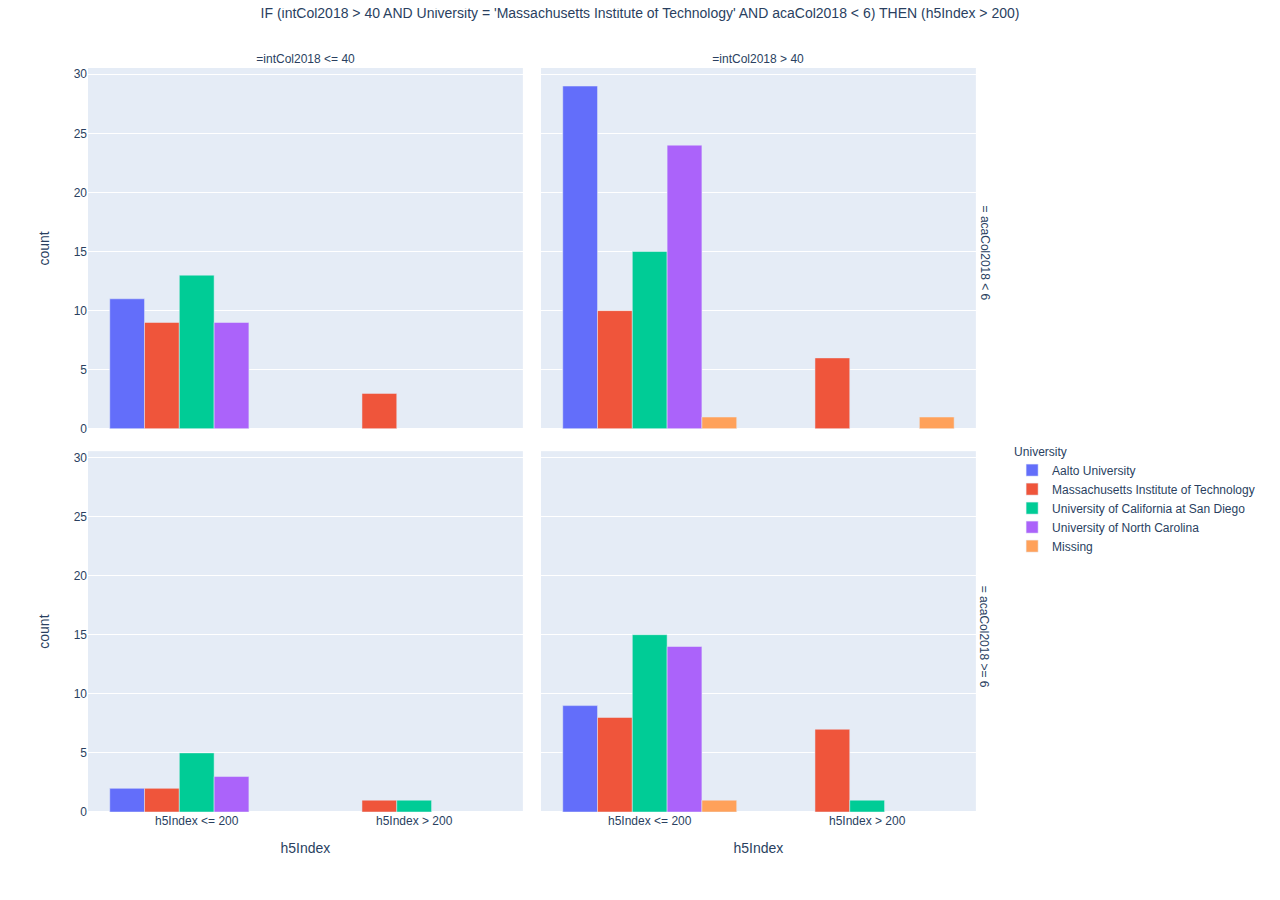
==== graph.html @ a20111b9 "first version modifying the functioning of the code" ====
<html>
<head><meta charset="utf-8" /></head>
<body>
    <div>                        <script type="text/javascript">window.PlotlyConfig = {MathJaxConfig: 'local'};</script>
        <script type="text/javascript">/**
* plotly.js v1.56.0
* Copyright 2012-2020, Plotly, Inc.
* All rights reserved.
* Licensed under the MIT license
*/
!function(t){if("object"==typeof exports&&"undefined"!=typeof module)module.exports=t();else if("function"==typeof define&&define.amd)define([],t);else{("undefined"!=typeof window?window:"undefined"!=typeof global?global:"undefined"!=typeof self?self:this).Plotly=t()}}((function(){return function t(e,r,n){function a(o,s){if(!r[o]){if(!e[o]){var l="function"==typeof require&&require;if(!s&&l)return l(o,!0);if(i)return i(o,!0);var c=new Error("Cannot find module '"+o+"'");throw c.code="MODULE_NOT_FOUND",c}var u=r[o]={exports:{}};e[o][0].call(u.exports,(function(t){return a(e[o][1][t]||t)}),u,u.exports,t,e,r,n)}return r[o].exports}for(var i="function"==typeof require&&require,o=0;o<n.length;o++)a(n[o]);return a}({1:[function(t,e,r){"use strict";var n=t("../src/lib"),a={"X,X div":"direction:ltr;font-family:'Open Sans', verdana, arial, sans-serif;margin:0;padding:0;","X input,X button":"font-family:'Open Sans', verdana, arial, sans-serif;","X input:focus,X button:focus":"outline:none;","X a":"text-decoration:none;","X a:hover":"text-decoration:none;","X .crisp":"shape-rendering:crispEdges;","X .user-select-none":"-webkit-user-select:none;-moz-user-select:none;-ms-user-select:none;-o-user-select:none;user-select:none;","X svg":"overflow:hidden;","X svg a":"fill:#447adb;","X svg a:hover":"fill:#3c6dc5;","X .main-svg":"position:absolute;top:0;left:0;pointer-events:none;","X .main-svg .draglayer":"pointer-events:all;","X .cursor-default":"cursor:default;","X .cursor-pointer":"cursor:pointer;","X .cursor-crosshair":"cursor:crosshair;","X .cursor-move":"cursor:move;","X .cursor-col-resize":"cursor:col-resize;","X .cursor-row-resize":"cursor:row-resize;","X .cursor-ns-resize":"cursor:ns-resize;","X .cursor-ew-resize":"cursor:ew-resize;","X .cursor-sw-resize":"cursor:sw-resize;","X .cursor-s-resize":"cursor:s-resize;","X .cursor-se-resize":"cursor:se-resize;","X .cursor-w-resize":"cursor:w-resize;","X .cursor-e-resize":"cursor:e-resize;","X .cursor-nw-resize":"cursor:nw-resize;","X .cursor-n-resize":"cursor:n-resize;","X .cursor-ne-resize":"cursor:ne-resize;","X .cursor-grab":"cursor:-webkit-grab;cursor:grab;","X .modebar":"position:absolute;top:2px;right:2px;","X .ease-bg":"-webkit-transition:background-color 0.3s ease 0s;-moz-transition:background-color 0.3s ease 0s;-ms-transition:background-color 0.3s ease 0s;-o-transition:background-color 0.3s ease 0s;transition:background-color 0.3s ease 0s;","X .modebar--hover>:not(.watermark)":"opacity:0;-webkit-transition:opacity 0.3s ease 0s;-moz-transition:opacity 0.3s ease 0s;-ms-transition:opacity 0.3s ease 0s;-o-transition:opacity 0.3s ease 0s;transition:opacity 0.3s ease 0s;","X:hover .modebar--hover .modebar-group":"opacity:1;","X .modebar-group":"float:left;display:inline-block;box-sizing:border-box;padding-left:8px;position:relative;vertical-align:middle;white-space:nowrap;","X .modebar-btn":"position:relative;font-size:16px;padding:3px 4px;height:22px;cursor:pointer;line-height:normal;box-sizing:border-box;","X .modebar-btn svg":"position:relative;top:2px;","X .modebar.vertical":"display:flex;flex-direction:column;flex-wrap:wrap;align-content:flex-end;max-height:100%;","X .modebar.vertical svg":"top:-1px;","X .modebar.vertical .modebar-group":"display:block;float:none;padding-left:0px;padding-bottom:8px;","X .modebar.vertical .modebar-group .modebar-btn":"display:block;text-align:center;","X [data-title]:before,X [data-title]:after":"position:absolute;-webkit-transform:translate3d(0, 0, 0);-moz-transform:translate3d(0, 0, 0);-ms-transform:translate3d(0, 0, 0);-o-transform:translate3d(0, 0, 0);transform:translate3d(0, 0, 0);display:none;opacity:0;z-index:1001;pointer-events:none;top:110%;right:50%;","X [data-title]:hover:before,X [data-title]:hover:after":"display:block;opacity:1;","X [data-title]:before":"content:'';position:absolute;background:transparent;border:6px solid transparent;z-index:1002;margin-top:-12px;border-bottom-color:#69738a;margin-right:-6px;","X [data-title]:after":"content:attr(data-title);background:#69738a;color:white;padding:8px 10px;font-size:12px;line-height:12px;white-space:nowrap;margin-right:-18px;border-radius:2px;","X .vertical [data-title]:before,X .vertical [data-title]:after":"top:0%;right:200%;","X .vertical [data-title]:before":"border:6px solid transparent;border-left-color:#69738a;margin-top:8px;margin-right:-30px;","X .select-outline":"fill:none;stroke-width:1;shape-rendering:crispEdges;","X .select-outline-1":"stroke:white;","X .select-outline-2":"stroke:black;stroke-dasharray:2px 2px;",Y:"font-family:'Open Sans', verdana, arial, sans-serif;position:fixed;top:50px;right:20px;z-index:10000;font-size:10pt;max-width:180px;","Y p":"margin:0;","Y .notifier-note":"min-width:180px;max-width:250px;border:1px solid #fff;z-index:3000;margin:0;background-color:#8c97af;background-color:rgba(140,151,175,0.9);color:#fff;padding:10px;overflow-wrap:break-word;word-wrap:break-word;-ms-hyphens:auto;-webkit-hyphens:auto;hyphens:auto;","Y .notifier-close":"color:#fff;opacity:0.8;float:right;padding:0 5px;background:none;border:none;font-size:20px;font-weight:bold;line-height:20px;","Y .notifier-close:hover":"color:#444;text-decoration:none;cursor:pointer;"};for(var i in a){var o=i.replace(/^,/," ,").replace(/X/g,".js-plotly-plot .plotly").replace(/Y/g,".plotly-notifier");n.addStyleRule(o,a[i])}},{"../src/lib":749}],2:[function(t,e,r){"use strict";e.exports=t("../src/transforms/aggregate")},{"../src/transforms/aggregate":1334}],3:[function(t,e,r){"use strict";e.exports=t("../src/traces/bar")},{"../src/traces/bar":899}],4:[function(t,e,r){"use strict";e.exports=t("../src/traces/barpolar")},{"../src/traces/barpolar":912}],5:[function(t,e,r){"use strict";e.exports=t("../src/traces/box")},{"../src/traces/box":922}],6:[function(t,e,r){"use strict";e.exports=t("../src/components/calendars")},{"../src/components/calendars":613}],7:[function(t,e,r){"use strict";e.exports=t("../src/traces/candlestick")},{"../src/traces/candlestick":931}],8:[function(t,e,r){"use strict";e.exports=t("../src/traces/carpet")},{"../src/traces/carpet":950}],9:[function(t,e,r){"use strict";e.exports=t("../src/traces/choropleth")},{"../src/traces/choropleth":964}],10:[function(t,e,r){"use strict";e.exports=t("../src/traces/choroplethmapbox")},{"../src/traces/choroplethmapbox":971}],11:[function(t,e,r){"use strict";e.exports=t("../src/traces/cone")},{"../src/traces/cone":977}],12:[function(t,e,r){"use strict";e.exports=t("../src/traces/contour")},{"../src/traces/contour":992}],13:[function(t,e,r){"use strict";e.exports=t("../src/traces/contourcarpet")},{"../src/traces/contourcarpet":1003}],14:[function(t,e,r){"use strict";e.exports=t("../src/core")},{"../src/core":726}],15:[function(t,e,r){"use strict";e.exports=t("../src/traces/densitymapbox")},{"../src/traces/densitymapbox":1011}],16:[function(t,e,r){"use strict";e.exports=t("../src/transforms/filter")},{"../src/transforms/filter":1335}],17:[function(t,e,r){"use strict";e.exports=t("../src/traces/funnel")},{"../src/traces/funnel":1021}],18:[function(t,e,r){"use strict";e.exports=t("../src/traces/funnelarea")},{"../src/traces/funnelarea":1030}],19:[function(t,e,r){"use strict";e.exports=t("../src/transforms/groupby")},{"../src/transforms/groupby":1336}],20:[function(t,e,r){"use strict";e.exports=t("../src/traces/heatmap")},{"../src/traces/heatmap":1043}],21:[function(t,e,r){"use strict";e.exports=t("../src/traces/heatmapgl")},{"../src/traces/heatmapgl":1053}],22:[function(t,e,r){"use strict";e.exports=t("../src/traces/histogram")},{"../src/traces/histogram":1065}],23:[function(t,e,r){"use strict";e.exports=t("../src/traces/histogram2d")},{"../src/traces/histogram2d":1071}],24:[function(t,e,r){"use strict";e.exports=t("../src/traces/histogram2dcontour")},{"../src/traces/histogram2dcontour":1075}],25:[function(t,e,r){"use strict";e.exports=t("../src/traces/image")},{"../src/traces/image":1082}],26:[function(t,e,r){"use strict";var n=t("./core");n.register([t("./bar"),t("./box"),t("./heatmap"),t("./histogram"),t("./histogram2d"),t("./histogram2dcontour"),t("./contour"),t("./scatterternary"),t("./violin"),t("./funnel"),t("./waterfall"),t("./image"),t("./pie"),t("./sunburst"),t("./treemap"),t("./funnelarea"),t("./scatter3d"),t("./surface"),t("./isosurface"),t("./volume"),t("./mesh3d"),t("./cone"),t("./streamtube"),t("./scattergeo"),t("./choropleth"),t("./scattergl"),t("./splom"),t("./pointcloud"),t("./heatmapgl"),t("./parcoords"),t("./parcats"),t("./scattermapbox"),t("./choroplethmapbox"),t("./densitymapbox"),t("./sankey"),t("./indicator"),t("./table"),t("./carpet"),t("./scattercarpet"),t("./contourcarpet"),t("./ohlc"),t("./candlestick"),t("./scatterpolar"),t("./scatterpolargl"),t("./barpolar")]),n.register([t("./aggregate"),t("./filter"),t("./groupby"),t("./sort")]),n.register([t("./calendars")]),e.exports=n},{"./aggregate":2,"./bar":3,"./barpolar":4,"./box":5,"./calendars":6,"./candlestick":7,"./carpet":8,"./choropleth":9,"./choroplethmapbox":10,"./cone":11,"./contour":12,"./contourcarpet":13,"./core":14,"./densitymapbox":15,"./filter":16,"./funnel":17,"./funnelarea":18,"./groupby":19,"./heatmap":20,"./heatmapgl":21,"./histogram":22,"./histogram2d":23,"./histogram2dcontour":24,"./image":25,"./indicator":27,"./isosurface":28,"./mesh3d":29,"./ohlc":30,"./parcats":31,"./parcoords":32,"./pie":33,"./pointcloud":34,"./sankey":35,"./scatter3d":36,"./scattercarpet":37,"./scattergeo":38,"./scattergl":39,"./scattermapbox":40,"./scatterpolar":41,"./scatterpolargl":42,"./scatterternary":43,"./sort":44,"./splom":45,"./streamtube":46,"./sunburst":47,"./surface":48,"./table":49,"./treemap":50,"./violin":51,"./volume":52,"./waterfall":53}],27:[function(t,e,r){"use strict";e.exports=t("../src/traces/indicator")},{"../src/traces/indicator":1090}],28:[function(t,e,r){"use strict";e.exports=t("../src/traces/isosurface")},{"../src/traces/isosurface":1096}],29:[function(t,e,r){"use strict";e.exports=t("../src/traces/mesh3d")},{"../src/traces/mesh3d":1101}],30:[function(t,e,r){"use strict";e.exports=t("../src/traces/ohlc")},{"../src/traces/ohlc":1106}],31:[function(t,e,r){"use strict";e.exports=t("../src/traces/parcats")},{"../src/traces/parcats":1115}],32:[function(t,e,r){"use strict";e.exports=t("../src/traces/parcoords")},{"../src/traces/parcoords":1125}],33:[function(t,e,r){"use strict";e.exports=t("../src/traces/pie")},{"../src/traces/pie":1136}],34:[function(t,e,r){"use strict";e.exports=t("../src/traces/pointcloud")},{"../src/traces/pointcloud":1145}],35:[function(t,e,r){"use strict";e.exports=t("../src/traces/sankey")},{"../src/traces/sankey":1151}],36:[function(t,e,r){"use strict";e.exports=t("../src/traces/scatter3d")},{"../src/traces/scatter3d":1189}],37:[function(t,e,r){"use strict";e.exports=t("../src/traces/scattercarpet")},{"../src/traces/scattercarpet":1196}],38:[function(t,e,r){"use strict";e.exports=t("../src/traces/scattergeo")},{"../src/traces/scattergeo":1204}],39:[function(t,e,r){"use strict";e.exports=t("../src/traces/scattergl")},{"../src/traces/scattergl":1217}],40:[function(t,e,r){"use strict";e.exports=t("../src/traces/scattermapbox")},{"../src/traces/scattermapbox":1227}],41:[function(t,e,r){"use strict";e.exports=t("../src/traces/scatterpolar")},{"../src/traces/scatterpolar":1235}],42:[function(t,e,r){"use strict";e.exports=t("../src/traces/scatterpolargl")},{"../src/traces/scatterpolargl":1242}],43:[function(t,e,r){"use strict";e.exports=t("../src/traces/scatterternary")},{"../src/traces/scatterternary":1250}],44:[function(t,e,r){"use strict";e.exports=t("../src/transforms/sort")},{"../src/transforms/sort":1338}],45:[function(t,e,r){"use strict";e.exports=t("../src/traces/splom")},{"../src/traces/splom":1259}],46:[function(t,e,r){"use strict";e.exports=t("../src/traces/streamtube")},{"../src/traces/streamtube":1267}],47:[function(t,e,r){"use strict";e.exports=t("../src/traces/sunburst")},{"../src/traces/sunburst":1275}],48:[function(t,e,r){"use strict";e.exports=t("../src/traces/surface")},{"../src/traces/surface":1284}],49:[function(t,e,r){"use strict";e.exports=t("../src/traces/table")},{"../src/traces/table":1292}],50:[function(t,e,r){"use strict";e.exports=t("../src/traces/treemap")},{"../src/traces/treemap":1301}],51:[function(t,e,r){"use strict";e.exports=t("../src/traces/violin")},{"../src/traces/violin":1313}],52:[function(t,e,r){"use strict";e.exports=t("../src/traces/volume")},{"../src/traces/volume":1321}],53:[function(t,e,r){"use strict";e.exports=t("../src/traces/waterfall")},{"../src/traces/waterfall":1329}],54:[function(t,e,r){"use strict";e.exports=function(t){var e=(t=t||{}).eye||[0,0,1],r=t.center||[0,0,0],s=t.up||[0,1,0],l=t.distanceLimits||[0,1/0],c=t.mode||"turntable",u=n(),h=a(),f=i();return u.setDistanceLimits(l[0],l[1]),u.lookAt(0,e,r,s),h.setDistanceLimits(l[0],l[1]),h.lookAt(0,e,r,s),f.setDistanceLimits(l[0],l[1]),f.lookAt(0,e,r,s),new o({turntable:u,orbit:h,matrix:f},c)};var n=t("turntable-camera-controller"),a=t("orbit-camera-controller"),i=t("matrix-camera-controller");function o(t,e){this._controllerNames=Object.keys(t),this._controllerList=this._controllerNames.map((function(e){return t[e]})),this._mode=e,this._active=t[e],this._active||(this._mode="turntable",this._active=t.turntable),this.modes=this._controllerNames,this.computedMatrix=this._active.computedMatrix,this.computedEye=this._active.computedEye,this.computedUp=this._active.computedUp,this.computedCenter=this._active.computedCenter,this.computedRadius=this._active.computedRadius}var s=o.prototype;[["flush",1],["idle",1],["lookAt",4],["rotate",4],["pan",4],["translate",4],["setMatrix",2],["setDistanceLimits",2],["setDistance",2]].forEach((function(t){for(var e=t[0],r=[],n=0;n<t[1];++n)r.push("a"+n);var a="var cc=this._controllerList;for(var i=0;i<cc.length;++i){cc[i]."+t[0]+"("+r.join()+")}";s[e]=Function.apply(null,r.concat(a))})),s.recalcMatrix=function(t){this._active.recalcMatrix(t)},s.getDistance=function(t){return this._active.getDistance(t)},s.getDistanceLimits=function(t){return this._active.getDistanceLimits(t)},s.lastT=function(){return this._active.lastT()},s.setMode=function(t){if(t!==this._mode){var e=this._controllerNames.indexOf(t);if(!(e<0)){var r=this._active,n=this._controllerList[e],a=Math.max(r.lastT(),n.lastT());r.recalcMatrix(a),n.setMatrix(a,r.computedMatrix),this._active=n,this._mode=t,this.computedMatrix=this._active.computedMatrix,this.computedEye=this._active.computedEye,this.computedUp=this._active.computedUp,this.computedCenter=this._active.computedCenter,this.computedRadius=this._active.computedRadius}}},s.getMode=function(){return this._mode}},{"matrix-camera-controller":454,"orbit-camera-controller":475,"turntable-camera-controller":553}],55:[function(t,e,r){!function(n,a){"object"==typeof r&&"undefined"!=typeof e?a(r,t("d3-array"),t("d3-collection"),t("d3-shape"),t("elementary-circuits-directed-graph")):a(n.d3=n.d3||{},n.d3,n.d3,n.d3,null)}(this,(function(t,e,r,n,a){"use strict";function i(t){return t.target.depth}function o(t,e){return t.sourceLinks.length?t.depth:e-1}function s(t){return function(){return t}}a=a&&a.hasOwnProperty("default")?a.default:a;var l="function"==typeof Symbol&&"symbol"==typeof Symbol.iterator?function(t){return typeof t}:function(t){return t&&"function"==typeof Symbol&&t.constructor===Symbol&&t!==Symbol.prototype?"symbol":typeof t};function c(t,e){return h(t.source,e.source)||t.index-e.index}function u(t,e){return h(t.target,e.target)||t.index-e.index}function h(t,e){return t.partOfCycle===e.partOfCycle?t.y0-e.y0:"top"===t.circularLinkType||"bottom"===e.circularLinkType?-1:1}function f(t){return t.value}function p(t){return(t.y0+t.y1)/2}function d(t){return p(t.source)}function g(t){return p(t.target)}function m(t){return t.index}function v(t){return t.nodes}function y(t){return t.links}function x(t,e){var r=t.get(e);if(!r)throw new Error("missing: "+e);return r}function b(t,e){return e(t)}function _(t,e,r){var n=0;if(null===r){for(var i=[],o=0;o<t.links.length;o++){var s=t.links[o],l=s.source.index,c=s.target.index;i[l]||(i[l]=[]),i[c]||(i[c]=[]),-1===i[l].indexOf(c)&&i[l].push(c)}var u=a(i);u.sort((function(t,e){return t.length-e.length}));var h={};for(o=0;o<u.length;o++){var f=u[o].slice(-2);h[f[0]]||(h[f[0]]={}),h[f[0]][f[1]]=!0}t.links.forEach((function(t){var e=t.target.index,r=t.source.index;e===r||h[r]&&h[r][e]?(t.circular=!0,t.circularLinkID=n,n+=1):t.circular=!1}))}else t.links.forEach((function(t){t.source[r]<t.target[r]?t.circular=!1:(t.circular=!0,t.circularLinkID=n,n+=1)}))}function w(t,e){var r=0,n=0;t.links.forEach((function(a){a.circular&&(a.source.circularLinkType||a.target.circularLinkType?a.circularLinkType=a.source.circularLinkType?a.source.circularLinkType:a.target.circularLinkType:a.circularLinkType=r<n?"top":"bottom","top"==a.circularLinkType?r+=1:n+=1,t.nodes.forEach((function(t){b(t,e)!=b(a.source,e)&&b(t,e)!=b(a.target,e)||(t.circularLinkType=a.circularLinkType)})))})),t.links.forEach((function(t){t.circular&&(t.source.circularLinkType==t.target.circularLinkType&&(t.circularLinkType=t.source.circularLinkType),H(t,e)&&(t.circularLinkType=t.source.circularLinkType))}))}function T(t){var e=Math.abs(t.y1-t.y0),r=Math.abs(t.target.x0-t.source.x1);return Math.atan(r/e)}function k(t,e){var r=0;t.sourceLinks.forEach((function(t){r=t.circular&&!H(t,e)?r+1:r}));var n=0;return t.targetLinks.forEach((function(t){n=t.circular&&!H(t,e)?n+1:n})),r+n}function M(t){var e=t.source.sourceLinks,r=0;e.forEach((function(t){r=t.circular?r+1:r}));var n=t.target.targetLinks,a=0;return n.forEach((function(t){a=t.circular?a+1:a})),!(r>1||a>1)}function A(t,e,r){return t.sort(E),t.forEach((function(n,a){var i,o,s=0;if(H(n,r)&&M(n))n.circularPathData.verticalBuffer=s+n.width/2;else{for(var l=0;l<a;l++)if(i=t[a],o=t[l],!(i.source.column<o.target.column||i.target.column>o.source.column)){var c=t[l].circularPathData.verticalBuffer+t[l].width/2+e;s=c>s?c:s}n.circularPathData.verticalBuffer=s+n.width/2}})),t}function S(t,r,a,i){var o=e.min(t.links,(function(t){return t.source.y0}));t.links.forEach((function(t){t.circular&&(t.circularPathData={})})),A(t.links.filter((function(t){return"top"==t.circularLinkType})),r,i),A(t.links.filter((function(t){return"bottom"==t.circularLinkType})),r,i),t.links.forEach((function(e){if(e.circular){if(e.circularPathData.arcRadius=e.width+10,e.circularPathData.leftNodeBuffer=5,e.circularPathData.rightNodeBuffer=5,e.circularPathData.sourceWidth=e.source.x1-e.source.x0,e.circularPathData.sourceX=e.source.x0+e.circularPathData.sourceWidth,e.circularPathData.targetX=e.target.x0,e.circularPathData.sourceY=e.y0,e.circularPathData.targetY=e.y1,H(e,i)&&M(e))e.circularPathData.leftSmallArcRadius=10+e.width/2,e.circularPathData.leftLargeArcRadius=10+e.width/2,e.circularPathData.rightSmallArcRadius=10+e.width/2,e.circularPathData.rightLargeArcRadius=10+e.width/2,"bottom"==e.circularLinkType?(e.circularPathData.verticalFullExtent=e.source.y1+25+e.circularPathData.verticalBuffer,e.circularPathData.verticalLeftInnerExtent=e.circularPathData.verticalFullExtent-e.circularPathData.leftLargeArcRadius,e.circularPathData.verticalRightInnerExtent=e.circularPathData.verticalFullExtent-e.circularPathData.rightLargeArcRadius):(e.circularPathData.verticalFullExtent=e.source.y0-25-e.circularPathData.verticalBuffer,e.circularPathData.verticalLeftInnerExtent=e.circularPathData.verticalFullExtent+e.circularPathData.leftLargeArcRadius,e.circularPathData.verticalRightInnerExtent=e.circularPathData.verticalFullExtent+e.circularPathData.rightLargeArcRadius);else{var s=e.source.column,l=e.circularLinkType,c=t.links.filter((function(t){return t.source.column==s&&t.circularLinkType==l}));"bottom"==e.circularLinkType?c.sort(L):c.sort(C);var u=0;c.forEach((function(t,n){t.circularLinkID==e.circularLinkID&&(e.circularPathData.leftSmallArcRadius=10+e.width/2+u,e.circularPathData.leftLargeArcRadius=10+e.width/2+n*r+u),u+=t.width})),s=e.target.column,c=t.links.filter((function(t){return t.target.column==s&&t.circularLinkType==l})),"bottom"==e.circularLinkType?c.sort(I):c.sort(P),u=0,c.forEach((function(t,n){t.circularLinkID==e.circularLinkID&&(e.circularPathData.rightSmallArcRadius=10+e.width/2+u,e.circularPathData.rightLargeArcRadius=10+e.width/2+n*r+u),u+=t.width})),"bottom"==e.circularLinkType?(e.circularPathData.verticalFullExtent=Math.max(a,e.source.y1,e.target.y1)+25+e.circularPathData.verticalBuffer,e.circularPathData.verticalLeftInnerExtent=e.circularPathData.verticalFullExtent-e.circularPathData.leftLargeArcRadius,e.circularPathData.verticalRightInnerExtent=e.circularPathData.verticalFullExtent-e.circularPathData.rightLargeArcRadius):(e.circularPathData.verticalFullExtent=o-25-e.circularPathData.verticalBuffer,e.circularPathData.verticalLeftInnerExtent=e.circularPathData.verticalFullExtent+e.circularPathData.leftLargeArcRadius,e.circularPathData.verticalRightInnerExtent=e.circularPathData.verticalFullExtent+e.circularPathData.rightLargeArcRadius)}e.circularPathData.leftInnerExtent=e.circularPathData.sourceX+e.circularPathData.leftNodeBuffer,e.circularPathData.rightInnerExtent=e.circularPathData.targetX-e.circularPathData.rightNodeBuffer,e.circularPathData.leftFullExtent=e.circularPathData.sourceX+e.circularPathData.leftLargeArcRadius+e.circularPathData.leftNodeBuffer,e.circularPathData.rightFullExtent=e.circularPathData.targetX-e.circularPathData.rightLargeArcRadius-e.circularPathData.rightNodeBuffer}if(e.circular)e.path=function(t){var e="";e="top"==t.circularLinkType?"M"+t.circularPathData.sourceX+" "+t.circularPathData.sourceY+" L"+t.circularPathData.leftInnerExtent+" "+t.circularPathData.sourceY+" A"+t.circularPathData.leftLargeArcRadius+" "+t.circularPathData.leftSmallArcRadius+" 0 0 0 "+t.circularPathData.leftFullExtent+" "+(t.circularPathData.sourceY-t.circularPathData.leftSmallArcRadius)+" L"+t.circularPathData.leftFullExtent+" "+t.circularPathData.verticalLeftInnerExtent+" A"+t.circularPathData.leftLargeArcRadius+" "+t.circularPathData.leftLargeArcRadius+" 0 0 0 "+t.circularPathData.leftInnerExtent+" "+t.circularPathData.verticalFullExtent+" L"+t.circularPathData.rightInnerExtent+" "+t.circularPathData.verticalFullExtent+" A"+t.circularPathData.rightLargeArcRadius+" "+t.circularPathData.rightLargeArcRadius+" 0 0 0 "+t.circularPathData.rightFullExtent+" "+t.circularPathData.verticalRightInnerExtent+" L"+t.circularPathData.rightFullExtent+" "+(t.circularPathData.targetY-t.circularPathData.rightSmallArcRadius)+" A"+t.circularPathData.rightLargeArcRadius+" "+t.circularPathData.rightSmallArcRadius+" 0 0 0 "+t.circularPathData.rightInnerExtent+" "+t.circularPathData.targetY+" L"+t.circularPathData.targetX+" "+t.circularPathData.targetY:"M"+t.circularPathData.sourceX+" "+t.circularPathData.sourceY+" L"+t.circularPathData.leftInnerExtent+" "+t.circularPathData.sourceY+" A"+t.circularPathData.leftLargeArcRadius+" "+t.circularPathData.leftSmallArcRadius+" 0 0 1 "+t.circularPathData.leftFullExtent+" "+(t.circularPathData.sourceY+t.circularPathData.leftSmallArcRadius)+" L"+t.circularPathData.leftFullExtent+" "+t.circularPathData.verticalLeftInnerExtent+" A"+t.circularPathData.leftLargeArcRadius+" "+t.circularPathData.leftLargeArcRadius+" 0 0 1 "+t.circularPathData.leftInnerExtent+" "+t.circularPathData.verticalFullExtent+" L"+t.circularPathData.rightInnerExtent+" "+t.circularPathData.verticalFullExtent+" A"+t.circularPathData.rightLargeArcRadius+" "+t.circularPathData.rightLargeArcRadius+" 0 0 1 "+t.circularPathData.rightFullExtent+" "+t.circularPathData.verticalRightInnerExtent+" L"+t.circularPathData.rightFullExtent+" "+(t.circularPathData.targetY+t.circularPathData.rightSmallArcRadius)+" A"+t.circularPathData.rightLargeArcRadius+" "+t.circularPathData.rightSmallArcRadius+" 0 0 1 "+t.circularPathData.rightInnerExtent+" "+t.circularPathData.targetY+" L"+t.circularPathData.targetX+" "+t.circularPathData.targetY;return e}(e);else{var h=n.linkHorizontal().source((function(t){return[t.source.x0+(t.source.x1-t.source.x0),t.y0]})).target((function(t){return[t.target.x0,t.y1]}));e.path=h(e)}}))}function E(t,e){return z(t)==z(e)?"bottom"==t.circularLinkType?L(t,e):C(t,e):z(e)-z(t)}function C(t,e){return t.y0-e.y0}function L(t,e){return e.y0-t.y0}function P(t,e){return t.y1-e.y1}function I(t,e){return e.y1-t.y1}function z(t){return t.target.column-t.source.column}function O(t){return t.target.x0-t.source.x1}function D(t,e){var r=T(t),n=O(e)/Math.tan(r);return"up"==q(t)?t.y1+n:t.y1-n}function R(t,e){var r=T(t),n=O(e)/Math.tan(r);return"up"==q(t)?t.y1-n:t.y1+n}function F(t,e,r,n){t.links.forEach((function(a){if(!a.circular&&a.target.column-a.source.column>1){var i=a.source.column+1,o=a.target.column-1,s=1,l=o-i+1;for(s=1;i<=o;i++,s++)t.nodes.forEach((function(o){if(o.column==i){var c,u=s/(l+1),h=Math.pow(1-u,3),f=3*u*Math.pow(1-u,2),p=3*Math.pow(u,2)*(1-u),d=Math.pow(u,3),g=h*a.y0+f*a.y0+p*a.y1+d*a.y1,m=g-a.width/2,v=g+a.width/2;m>o.y0&&m<o.y1?(c=o.y1-m+10,c="bottom"==o.circularLinkType?c:-c,o=N(o,c,e,r),t.nodes.forEach((function(t){b(t,n)!=b(o,n)&&t.column==o.column&&B(o,t)&&N(t,c,e,r)}))):(v>o.y0&&v<o.y1||m<o.y0&&v>o.y1)&&(c=v-o.y0+10,o=N(o,c,e,r),t.nodes.forEach((function(t){b(t,n)!=b(o,n)&&t.column==o.column&&t.y0<o.y1&&t.y1>o.y1&&N(t,c,e,r)})))}}))}}))}function B(t,e){return t.y0>e.y0&&t.y0<e.y1||(t.y1>e.y0&&t.y1<e.y1||t.y0<e.y0&&t.y1>e.y1)}function N(t,e,r,n){return t.y0+e>=r&&t.y1+e<=n&&(t.y0=t.y0+e,t.y1=t.y1+e,t.targetLinks.forEach((function(t){t.y1=t.y1+e})),t.sourceLinks.forEach((function(t){t.y0=t.y0+e}))),t}function j(t,e,r,n){t.nodes.forEach((function(a){n&&a.y+(a.y1-a.y0)>e&&(a.y=a.y-(a.y+(a.y1-a.y0)-e));var i=t.links.filter((function(t){return b(t.source,r)==b(a,r)})),o=i.length;o>1&&i.sort((function(t,e){if(!t.circular&&!e.circular){if(t.target.column==e.target.column)return t.y1-e.y1;if(!V(t,e))return t.y1-e.y1;if(t.target.column>e.target.column){var r=R(e,t);return t.y1-r}if(e.target.column>t.target.column)return R(t,e)-e.y1}return t.circular&&!e.circular?"top"==t.circularLinkType?-1:1:e.circular&&!t.circular?"top"==e.circularLinkType?1:-1:t.circular&&e.circular?t.circularLinkType===e.circularLinkType&&"top"==t.circularLinkType?t.target.column===e.target.column?t.target.y1-e.target.y1:e.target.column-t.target.column:t.circularLinkType===e.circularLinkType&&"bottom"==t.circularLinkType?t.target.column===e.target.column?e.target.y1-t.target.y1:t.target.column-e.target.column:"top"==t.circularLinkType?-1:1:void 0}));var s=a.y0;i.forEach((function(t){t.y0=s+t.width/2,s+=t.width})),i.forEach((function(t,e){if("bottom"==t.circularLinkType){for(var r=e+1,n=0;r<o;r++)n+=i[r].width;t.y0=a.y1-n-t.width/2}}))}))}function U(t,e,r){t.nodes.forEach((function(e){var n=t.links.filter((function(t){return b(t.target,r)==b(e,r)})),a=n.length;a>1&&n.sort((function(t,e){if(!t.circular&&!e.circular){if(t.source.column==e.source.column)return t.y0-e.y0;if(!V(t,e))return t.y0-e.y0;if(e.source.column<t.source.column){var r=D(e,t);return t.y0-r}if(t.source.column<e.source.column)return D(t,e)-e.y0}return t.circular&&!e.circular?"top"==t.circularLinkType?-1:1:e.circular&&!t.circular?"top"==e.circularLinkType?1:-1:t.circular&&e.circular?t.circularLinkType===e.circularLinkType&&"top"==t.circularLinkType?t.source.column===e.source.column?t.source.y1-e.source.y1:t.source.column-e.source.column:t.circularLinkType===e.circularLinkType&&"bottom"==t.circularLinkType?t.source.column===e.source.column?t.source.y1-e.source.y1:e.source.column-t.source.column:"top"==t.circularLinkType?-1:1:void 0}));var i=e.y0;n.forEach((function(t){t.y1=i+t.width/2,i+=t.width})),n.forEach((function(t,r){if("bottom"==t.circularLinkType){for(var i=r+1,o=0;i<a;i++)o+=n[i].width;t.y1=e.y1-o-t.width/2}}))}))}function V(t,e){return q(t)==q(e)}function q(t){return t.y0-t.y1>0?"up":"down"}function H(t,e){return b(t.source,e)==b(t.target,e)}function G(t,r,n){var a=t.nodes,i=t.links,o=!1,s=!1;if(i.forEach((function(t){"top"==t.circularLinkType?o=!0:"bottom"==t.circularLinkType&&(s=!0)})),0==o||0==s){var l=e.min(a,(function(t){return t.y0})),c=(n-r)/(e.max(a,(function(t){return t.y1}))-l);a.forEach((function(t){var e=(t.y1-t.y0)*c;t.y0=(t.y0-l)*c,t.y1=t.y0+e})),i.forEach((function(t){t.y0=(t.y0-l)*c,t.y1=(t.y1-l)*c,t.width=t.width*c}))}}t.sankeyCircular=function(){var t,n,a=0,i=0,b=1,T=1,M=24,A=m,E=o,C=v,L=y,P=32,I=2,z=null;function O(){var t={nodes:C.apply(null,arguments),links:L.apply(null,arguments)};D(t),_(t,A,z),R(t),B(t),w(t,A),N(t,P,A),V(t);for(var e=4,r=0;r<e;r++)j(t,T,A),U(t,T,A),F(t,i,T,A),j(t,T,A),U(t,T,A);return G(t,i,T),S(t,I,T,A),t}function D(t){t.nodes.forEach((function(t,e){t.index=e,t.sourceLinks=[],t.targetLinks=[]}));var e=r.map(t.nodes,A);return t.links.forEach((function(t,r){t.index=r;var n=t.source,a=t.target;"object"!==("undefined"==typeof n?"undefined":l(n))&&(n=t.source=x(e,n)),"object"!==("undefined"==typeof a?"undefined":l(a))&&(a=t.target=x(e,a)),n.sourceLinks.push(t),a.targetLinks.push(t)})),t}function R(t){t.nodes.forEach((function(t){t.partOfCycle=!1,t.value=Math.max(e.sum(t.sourceLinks,f),e.sum(t.targetLinks,f)),t.sourceLinks.forEach((function(e){e.circular&&(t.partOfCycle=!0,t.circularLinkType=e.circularLinkType)})),t.targetLinks.forEach((function(e){e.circular&&(t.partOfCycle=!0,t.circularLinkType=e.circularLinkType)}))}))}function B(t){var e,r,n;for(e=t.nodes,r=[],n=0;e.length;++n,e=r,r=[])e.forEach((function(t){t.depth=n,t.sourceLinks.forEach((function(t){r.indexOf(t.target)<0&&!t.circular&&r.push(t.target)}))}));for(e=t.nodes,r=[],n=0;e.length;++n,e=r,r=[])e.forEach((function(t){t.height=n,t.targetLinks.forEach((function(t){r.indexOf(t.source)<0&&!t.circular&&r.push(t.source)}))}));t.nodes.forEach((function(t){t.column=Math.floor(E.call(null,t,n))}))}function N(o,s,l){var c=r.nest().key((function(t){return t.column})).sortKeys(e.ascending).entries(o.nodes).map((function(t){return t.values}));!function(r){if(n){var s=1/0;c.forEach((function(t){var e=T*n/(t.length+1);s=e<s?e:s})),t=s}var l=e.min(c,(function(r){return(T-i-(r.length-1)*t)/e.sum(r,f)}));l*=.3,o.links.forEach((function(t){t.width=t.value*l}));var u=function(t){var r=0,n=0,a=0,i=0,o=e.max(t.nodes,(function(t){return t.column}));return t.links.forEach((function(t){t.circular&&("top"==t.circularLinkType?r+=t.width:n+=t.width,0==t.target.column&&(i+=t.width),t.source.column==o&&(a+=t.width))})),{top:r=r>0?r+25+10:r,bottom:n=n>0?n+25+10:n,left:i=i>0?i+25+10:i,right:a=a>0?a+25+10:a}}(o),h=function(t,r){var n=e.max(t.nodes,(function(t){return t.column})),o=b-a,s=T-i,l=o/(o+r.right+r.left),c=s/(s+r.top+r.bottom);return a=a*l+r.left,b=0==r.right?b:b*l,i=i*c+r.top,T*=c,t.nodes.forEach((function(t){t.x0=a+t.column*((b-a-M)/n),t.x1=t.x0+M})),c}(o,u);l*=h,o.links.forEach((function(t){t.width=t.value*l})),c.forEach((function(t){var e=t.length;t.forEach((function(t,n){t.depth==c.length-1&&1==e||0==t.depth&&1==e?(t.y0=T/2-t.value*l,t.y1=t.y0+t.value*l):t.partOfCycle?0==k(t,r)?(t.y0=T/2+n,t.y1=t.y0+t.value*l):"top"==t.circularLinkType?(t.y0=i+n,t.y1=t.y0+t.value*l):(t.y0=T-t.value*l-n,t.y1=t.y0+t.value*l):0==u.top||0==u.bottom?(t.y0=(T-i)/e*n,t.y1=t.y0+t.value*l):(t.y0=(T-i)/2-e/2+n,t.y1=t.y0+t.value*l)}))}))}(l),y();for(var u=1,m=s;m>0;--m)v(u*=.99,l),y();function v(t,r){var n=c.length;c.forEach((function(a){var i=a.length,o=a[0].depth;a.forEach((function(a){var s;if(a.sourceLinks.length||a.targetLinks.length)if(a.partOfCycle&&k(a,r)>0);else if(0==o&&1==i)s=a.y1-a.y0,a.y0=T/2-s/2,a.y1=T/2+s/2;else if(o==n-1&&1==i)s=a.y1-a.y0,a.y0=T/2-s/2,a.y1=T/2+s/2;else{var l=e.mean(a.sourceLinks,g),c=e.mean(a.targetLinks,d),u=((l&&c?(l+c)/2:l||c)-p(a))*t;a.y0+=u,a.y1+=u}}))}))}function y(){c.forEach((function(e){var r,n,a,o=i,s=e.length;for(e.sort(h),a=0;a<s;++a)(n=o-(r=e[a]).y0)>0&&(r.y0+=n,r.y1+=n),o=r.y1+t;if((n=o-t-T)>0)for(o=r.y0-=n,r.y1-=n,a=s-2;a>=0;--a)(n=(r=e[a]).y1+t-o)>0&&(r.y0-=n,r.y1-=n),o=r.y0}))}}function V(t){t.nodes.forEach((function(t){t.sourceLinks.sort(u),t.targetLinks.sort(c)})),t.nodes.forEach((function(t){var e=t.y0,r=e,n=t.y1,a=n;t.sourceLinks.forEach((function(t){t.circular?(t.y0=n-t.width/2,n-=t.width):(t.y0=e+t.width/2,e+=t.width)})),t.targetLinks.forEach((function(t){t.circular?(t.y1=a-t.width/2,a-=t.width):(t.y1=r+t.width/2,r+=t.width)}))}))}return O.nodeId=function(t){return arguments.length?(A="function"==typeof t?t:s(t),O):A},O.nodeAlign=function(t){return arguments.length?(E="function"==typeof t?t:s(t),O):E},O.nodeWidth=function(t){return arguments.length?(M=+t,O):M},O.nodePadding=function(e){return arguments.length?(t=+e,O):t},O.nodes=function(t){return arguments.length?(C="function"==typeof t?t:s(t),O):C},O.links=function(t){return arguments.length?(L="function"==typeof t?t:s(t),O):L},O.size=function(t){return arguments.length?(a=i=0,b=+t[0],T=+t[1],O):[b-a,T-i]},O.extent=function(t){return arguments.length?(a=+t[0][0],b=+t[1][0],i=+t[0][1],T=+t[1][1],O):[[a,i],[b,T]]},O.iterations=function(t){return arguments.length?(P=+t,O):P},O.circularLinkGap=function(t){return arguments.length?(I=+t,O):I},O.nodePaddingRatio=function(t){return arguments.length?(n=+t,O):n},O.sortNodes=function(t){return arguments.length?(z=t,O):z},O.update=function(t){return w(t,A),V(t),t.links.forEach((function(t){t.circular&&(t.circularLinkType=t.y0+t.y1<T?"top":"bottom",t.source.circularLinkType=t.circularLinkType,t.target.circularLinkType=t.circularLinkType)})),j(t,T,A,!1),U(t,T,A),S(t,I,T,A),t},O},t.sankeyCenter=function(t){return t.targetLinks.length?t.depth:t.sourceLinks.length?e.min(t.sourceLinks,i)-1:0},t.sankeyLeft=function(t){return t.depth},t.sankeyRight=function(t,e){return e-1-t.height},t.sankeyJustify=o,Object.defineProperty(t,"__esModule",{value:!0})}))},{"d3-array":156,"d3-collection":157,"d3-shape":165,"elementary-circuits-directed-graph":179}],56:[function(t,e,r){!function(n,a){"object"==typeof r&&"undefined"!=typeof e?a(r,t("d3-array"),t("d3-collection"),t("d3-shape")):a(n.d3=n.d3||{},n.d3,n.d3,n.d3)}(this,(function(t,e,r,n){"use strict";function a(t){return t.target.depth}function i(t,e){return t.sourceLinks.length?t.depth:e-1}function o(t){return function(){return t}}function s(t,e){return c(t.source,e.source)||t.index-e.index}function l(t,e){return c(t.target,e.target)||t.index-e.index}function c(t,e){return t.y0-e.y0}function u(t){return t.value}function h(t){return(t.y0+t.y1)/2}function f(t){return h(t.source)*t.value}function p(t){return h(t.target)*t.value}function d(t){return t.index}function g(t){return t.nodes}function m(t){return t.links}function v(t,e){var r=t.get(e);if(!r)throw new Error("missing: "+e);return r}function y(t){return[t.source.x1,t.y0]}function x(t){return[t.target.x0,t.y1]}t.sankey=function(){var t=0,n=0,a=1,y=1,x=24,b=8,_=d,w=i,T=g,k=m,M=32;function A(){var t={nodes:T.apply(null,arguments),links:k.apply(null,arguments)};return S(t),E(t),C(t),L(t),P(t),t}function S(t){t.nodes.forEach((function(t,e){t.index=e,t.sourceLinks=[],t.targetLinks=[]}));var e=r.map(t.nodes,_);t.links.forEach((function(t,r){t.index=r;var n=t.source,a=t.target;"object"!=typeof n&&(n=t.source=v(e,n)),"object"!=typeof a&&(a=t.target=v(e,a)),n.sourceLinks.push(t),a.targetLinks.push(t)}))}function E(t){t.nodes.forEach((function(t){t.value=Math.max(e.sum(t.sourceLinks,u),e.sum(t.targetLinks,u))}))}function C(e){var r,n,i;for(r=e.nodes,n=[],i=0;r.length;++i,r=n,n=[])r.forEach((function(t){t.depth=i,t.sourceLinks.forEach((function(t){n.indexOf(t.target)<0&&n.push(t.target)}))}));for(r=e.nodes,n=[],i=0;r.length;++i,r=n,n=[])r.forEach((function(t){t.height=i,t.targetLinks.forEach((function(t){n.indexOf(t.source)<0&&n.push(t.source)}))}));var o=(a-t-x)/(i-1);e.nodes.forEach((function(e){e.x1=(e.x0=t+Math.max(0,Math.min(i-1,Math.floor(w.call(null,e,i))))*o)+x}))}function L(t){var a=r.nest().key((function(t){return t.x0})).sortKeys(e.ascending).entries(t.nodes).map((function(t){return t.values}));!function(){var r=e.max(a,(function(t){return t.length})),i=2/3*(y-n)/(r-1);b>i&&(b=i);var o=e.min(a,(function(t){return(y-n-(t.length-1)*b)/e.sum(t,u)}));a.forEach((function(t){t.forEach((function(t,e){t.y1=(t.y0=e)+t.value*o}))})),t.links.forEach((function(t){t.width=t.value*o}))}(),d();for(var i=1,o=M;o>0;--o)l(i*=.99),d(),s(i),d();function s(t){a.forEach((function(r){r.forEach((function(r){if(r.targetLinks.length){var n=(e.sum(r.targetLinks,f)/e.sum(r.targetLinks,u)-h(r))*t;r.y0+=n,r.y1+=n}}))}))}function l(t){a.slice().reverse().forEach((function(r){r.forEach((function(r){if(r.sourceLinks.length){var n=(e.sum(r.sourceLinks,p)/e.sum(r.sourceLinks,u)-h(r))*t;r.y0+=n,r.y1+=n}}))}))}function d(){a.forEach((function(t){var e,r,a,i=n,o=t.length;for(t.sort(c),a=0;a<o;++a)(r=i-(e=t[a]).y0)>0&&(e.y0+=r,e.y1+=r),i=e.y1+b;if((r=i-b-y)>0)for(i=e.y0-=r,e.y1-=r,a=o-2;a>=0;--a)(r=(e=t[a]).y1+b-i)>0&&(e.y0-=r,e.y1-=r),i=e.y0}))}}function P(t){t.nodes.forEach((function(t){t.sourceLinks.sort(l),t.targetLinks.sort(s)})),t.nodes.forEach((function(t){var e=t.y0,r=e;t.sourceLinks.forEach((function(t){t.y0=e+t.width/2,e+=t.width})),t.targetLinks.forEach((function(t){t.y1=r+t.width/2,r+=t.width}))}))}return A.update=function(t){return P(t),t},A.nodeId=function(t){return arguments.length?(_="function"==typeof t?t:o(t),A):_},A.nodeAlign=function(t){return arguments.length?(w="function"==typeof t?t:o(t),A):w},A.nodeWidth=function(t){return arguments.length?(x=+t,A):x},A.nodePadding=function(t){return arguments.length?(b=+t,A):b},A.nodes=function(t){return arguments.length?(T="function"==typeof t?t:o(t),A):T},A.links=function(t){return arguments.length?(k="function"==typeof t?t:o(t),A):k},A.size=function(e){return arguments.length?(t=n=0,a=+e[0],y=+e[1],A):[a-t,y-n]},A.extent=function(e){return arguments.length?(t=+e[0][0],a=+e[1][0],n=+e[0][1],y=+e[1][1],A):[[t,n],[a,y]]},A.iterations=function(t){return arguments.length?(M=+t,A):M},A},t.sankeyCenter=function(t){return t.targetLinks.length?t.depth:t.sourceLinks.length?e.min(t.sourceLinks,a)-1:0},t.sankeyLeft=function(t){return t.depth},t.sankeyRight=function(t,e){return e-1-t.height},t.sankeyJustify=i,t.sankeyLinkHorizontal=function(){return n.linkHorizontal().source(y).target(x)},Object.defineProperty(t,"__esModule",{value:!0})}))},{"d3-array":156,"d3-collection":157,"d3-shape":165}],57:[function(t,e,r){"use strict";e.exports=t("./quad")},{"./quad":58}],58:[function(t,e,r){"use strict";var n=t("binary-search-bounds"),a=t("clamp"),i=t("parse-rect"),o=t("array-bounds"),s=t("pick-by-alias"),l=t("defined"),c=t("flatten-vertex-data"),u=t("is-obj"),h=t("dtype"),f=t("math-log2");function p(t,e){for(var r=e[0],n=e[1],i=1/(e[2]-r),o=1/(e[3]-n),s=new Array(t.length),l=0,c=t.length/2;l<c;l++)s[2*l]=a((t[2*l]-r)*i,0,1),s[2*l+1]=a((t[2*l+1]-n)*o,0,1);return s}e.exports=function(t,e){e||(e={}),t=c(t,"float64"),e=s(e,{bounds:"range bounds dataBox databox",maxDepth:"depth maxDepth maxdepth level maxLevel maxlevel levels",dtype:"type dtype format out dst output destination"});var r=l(e.maxDepth,255),a=l(e.bounds,o(t,2));a[0]===a[2]&&a[2]++,a[1]===a[3]&&a[3]++;var d,g=p(t,a),m=t.length>>>1;e.dtype||(e.dtype="array"),"string"==typeof e.dtype?d=new(h(e.dtype))(m):e.dtype&&(d=e.dtype,Array.isArray(d)&&(d.length=m));for(var v=0;v<m;++v)d[v]=v;var y=[],x=[],b=[],_=[];!function t(e,n,a,i,o,s){if(!i.length)return null;var l=y[o]||(y[o]=[]),c=b[o]||(b[o]=[]),u=x[o]||(x[o]=[]),h=l.length;if(++o>r||s>1073741824){for(var f=0;f<i.length;f++)l.push(i[f]),c.push(s),u.push(null,null,null,null);return h}if(l.push(i[0]),c.push(s),i.length<=1)return u.push(null,null,null,null),h;for(var p=.5*a,d=e+p,m=n+p,v=[],_=[],w=[],T=[],k=1,M=i.length;k<M;k++){var A=i[k],S=g[2*A],E=g[2*A+1];S<d?E<m?v.push(A):_.push(A):E<m?w.push(A):T.push(A)}return s<<=2,u.push(t(e,n,p,v,o,s),t(e,m,p,_,o,s+1),t(d,n,p,w,o,s+2),t(d,m,p,T,o,s+3)),h}(0,0,1,d,0,1);for(var w=0,T=0;T<y.length;T++){var k=y[T];if(d.set)d.set(k,w);else for(var M=0,A=k.length;M<A;M++)d[M+w]=k[M];var S=w+y[T].length;_[T]=[w,S],w=S}return d.range=function(){var e,r=[],n=arguments.length;for(;n--;)r[n]=arguments[n];if(u(r[r.length-1])){var o=r.pop();r.length||null==o.x&&null==o.l&&null==o.left||(r=[o],e={}),e=s(o,{level:"level maxLevel",d:"d diam diameter r radius px pxSize pixel pixelSize maxD size minSize",lod:"lod details ranges offsets"})}else e={};r.length||(r=a);var c=i.apply(void 0,r),h=[Math.min(c.x,c.x+c.width),Math.min(c.y,c.y+c.height),Math.max(c.x,c.x+c.width),Math.max(c.y,c.y+c.height)],d=h[0],g=h[1],m=h[2],v=h[3],b=p([d,g,m,v],a),_=b[0],w=b[1],T=b[2],k=b[3],M=l(e.level,y.length);if(null!=e.d){var A;"number"==typeof e.d?A=[e.d,e.d]:e.d.length&&(A=e.d),M=Math.min(Math.max(Math.ceil(-f(Math.abs(A[0])/(a[2]-a[0]))),Math.ceil(-f(Math.abs(A[1])/(a[3]-a[1])))),M)}if(M=Math.min(M,y.length),e.lod)return E(_,w,T,k,M);var S=[];function C(e,r,n,a,i,o){if(null!==i&&null!==o&&!(_>e+n||w>r+n||T<e||k<r||a>=M||i===o)){var s=y[a];void 0===o&&(o=s.length);for(var l=i;l<o;l++){var c=s[l],u=t[2*c],h=t[2*c+1];u>=d&&u<=m&&h>=g&&h<=v&&S.push(c)}var f=x[a],p=f[4*i+0],b=f[4*i+1],A=f[4*i+2],E=f[4*i+3],P=L(f,i+1),I=.5*n,z=a+1;C(e,r,I,z,p,b||A||E||P),C(e,r+I,I,z,b,A||E||P),C(e+I,r,I,z,A,E||P),C(e+I,r+I,I,z,E,P)}}function L(t,e){for(var r=null,n=0;null===r;)if(r=t[4*e+n],++n>t.length)return null;return r}return C(0,0,1,0,0,1),S},d;function E(t,e,r,a,i){for(var o=[],s=0;s<i;s++){var l=b[s],c=_[s][0],u=C(t,e,s),h=C(r,a,s),f=n.ge(l,u),p=n.gt(l,h,f,l.length-1);o[s]=[f+c,p+c]}return o}function C(t,e,r){for(var n=1,a=.5,i=.5,o=.5,s=0;s<r;s++)n<<=2,n+=t<a?e<i?0:1:e<i?2:3,o*=.5,a+=t<a?-o:o,i+=e<i?-o:o;return n}}},{"array-bounds":70,"binary-search-bounds":96,clamp:120,defined:170,dtype:175,"flatten-vertex-data":244,"is-obj":442,"math-log2":453,"parse-rect":478,"pick-by-alias":485}],59:[function(t,e,r){"use strict";Object.defineProperty(r,"__esModule",{value:!0});var n=t("@turf/meta");function a(t){var e=0;if(t&&t.length>0){e+=Math.abs(i(t[0]));for(var r=1;r<t.length;r++)e-=Math.abs(i(t[r]))}return e}function i(t){var e,r,n,a,i,s,l=0,c=t.length;if(c>2){for(s=0;s<c;s++)s===c-2?(n=c-2,a=c-1,i=0):s===c-1?(n=c-1,a=0,i=1):(n=s,a=s+1,i=s+2),e=t[n],r=t[a],l+=(o(t[i][0])-o(e[0]))*Math.sin(o(r[1]));l=6378137*l*6378137/2}return l}function o(t){return t*Math.PI/180}r.default=function(t){return n.geomReduce(t,(function(t,e){return t+function(t){var e,r=0;switch(t.type){case"Polygon":return a(t.coordinates);case"MultiPolygon":for(e=0;e<t.coordinates.length;e++)r+=a(t.coordinates[e]);return r;case"Point":case"MultiPoint":case"LineString":case"MultiLineString":return 0}return 0}(e)}),0)}},{"@turf/meta":63}],60:[function(t,e,r){"use strict";Object.defineProperty(r,"__esModule",{value:!0});var n=t("@turf/meta");r.default=function(t){var e=[1/0,1/0,-1/0,-1/0];return n.coordEach(t,(function(t){e[0]>t[0]&&(e[0]=t[0]),e[1]>t[1]&&(e[1]=t[1]),e[2]<t[0]&&(e[2]=t[0]),e[3]<t[1]&&(e[3]=t[1])})),e}},{"@turf/meta":63}],61:[function(t,e,r){"use strict";Object.defineProperty(r,"__esModule",{value:!0});var n=t("@turf/meta"),a=t("@turf/helpers");r.default=function(t,e){void 0===e&&(e={});var r=0,i=0,o=0;return n.coordEach(t,(function(t){r+=t[0],i+=t[1],o++})),a.point([r/o,i/o],e.properties)}},{"@turf/helpers":62,"@turf/meta":63}],62:[function(t,e,r){"use strict";function n(t,e,r){void 0===r&&(r={});var n={type:"Feature"};return(0===r.id||r.id)&&(n.id=r.id),r.bbox&&(n.bbox=r.bbox),n.properties=e||{},n.geometry=t,n}function a(t,e,r){return void 0===r&&(r={}),n({type:"Point",coordinates:t},e,r)}function i(t,e,r){void 0===r&&(r={});for(var a=0,i=t;a<i.length;a++){var o=i[a];if(o.length<4)throw new Error("Each LinearRing of a Polygon must have 4 or more Positions.");for(var s=0;s<o[o.length-1].length;s++)if(o[o.length-1][s]!==o[0][s])throw new Error("First and last Position are not equivalent.")}return n({type:"Polygon",coordinates:t},e,r)}function o(t,e,r){if(void 0===r&&(r={}),t.length<2)throw new Error("coordinates must be an array of two or more positions");return n({type:"LineString",coordinates:t},e,r)}function s(t,e){void 0===e&&(e={});var r={type:"FeatureCollection"};return e.id&&(r.id=e.id),e.bbox&&(r.bbox=e.bbox),r.features=t,r}function l(t,e,r){return void 0===r&&(r={}),n({type:"MultiLineString",coordinates:t},e,r)}function c(t,e,r){return void 0===r&&(r={}),n({type:"MultiPoint",coordinates:t},e,r)}function u(t,e,r){return void 0===r&&(r={}),n({type:"MultiPolygon",coordinates:t},e,r)}function h(t,e){void 0===e&&(e="kilometers");var n=r.factors[e];if(!n)throw new Error(e+" units is invalid");return t*n}function f(t,e){void 0===e&&(e="kilometers");var n=r.factors[e];if(!n)throw new Error(e+" units is invalid");return t/n}function p(t){return 180*(t%(2*Math.PI))/Math.PI}function d(t){return!isNaN(t)&&null!==t&&!Array.isArray(t)&&!/^\s*$/.test(t)}Object.defineProperty(r,"__esModule",{value:!0}),r.earthRadius=6371008.8,r.factors={centimeters:100*r.earthRadius,centimetres:100*r.earthRadius,degrees:r.earthRadius/111325,feet:3.28084*r.earthRadius,inches:39.37*r.earthRadius,kilometers:r.earthRadius/1e3,kilometres:r.earthRadius/1e3,meters:r.earthRadius,metres:r.earthRadius,miles:r.earthRadius/1609.344,millimeters:1e3*r.earthRadius,millimetres:1e3*r.earthRadius,nauticalmiles:r.earthRadius/1852,radians:1,yards:r.earthRadius/1.0936},r.unitsFactors={centimeters:100,centimetres:100,degrees:1/111325,feet:3.28084,inches:39.37,kilometers:.001,kilometres:.001,meters:1,metres:1,miles:1/1609.344,millimeters:1e3,millimetres:1e3,nauticalmiles:1/1852,radians:1/r.earthRadius,yards:1/1.0936},r.areaFactors={acres:247105e-9,centimeters:1e4,centimetres:1e4,feet:10.763910417,inches:1550.003100006,kilometers:1e-6,kilometres:1e-6,meters:1,metres:1,miles:386e-9,millimeters:1e6,millimetres:1e6,yards:1.195990046},r.feature=n,r.geometry=function(t,e,r){switch(void 0===r&&(r={}),t){case"Point":return a(e).geometry;case"LineString":return o(e).geometry;case"Polygon":return i(e).geometry;case"MultiPoint":return c(e).geometry;case"MultiLineString":return l(e).geometry;case"MultiPolygon":return u(e).geometry;default:throw new Error(t+" is invalid")}},r.point=a,r.points=function(t,e,r){return void 0===r&&(r={}),s(t.map((function(t){return a(t,e)})),r)},r.polygon=i,r.polygons=function(t,e,r){return void 0===r&&(r={}),s(t.map((function(t){return i(t,e)})),r)},r.lineString=o,r.lineStrings=function(t,e,r){return void 0===r&&(r={}),s(t.map((function(t){return o(t,e)})),r)},r.featureCollection=s,r.multiLineString=l,r.multiPoint=c,r.multiPolygon=u,r.geometryCollection=function(t,e,r){return void 0===r&&(r={}),n({type:"GeometryCollection",geometries:t},e,r)},r.round=function(t,e){if(void 0===e&&(e=0),e&&!(e>=0))throw new Error("precision must be a positive number");var r=Math.pow(10,e||0);return Math.round(t*r)/r},r.radiansToLength=h,r.lengthToRadians=f,r.lengthToDegrees=function(t,e){return p(f(t,e))},r.bearingToAzimuth=function(t){var e=t%360;return e<0&&(e+=360),e},r.radiansToDegrees=p,r.degreesToRadians=function(t){return t%360*Math.PI/180},r.convertLength=function(t,e,r){if(void 0===e&&(e="kilometers"),void 0===r&&(r="kilometers"),!(t>=0))throw new Error("length must be a positive number");return h(f(t,e),r)},r.convertArea=function(t,e,n){if(void 0===e&&(e="meters"),void 0===n&&(n="kilometers"),!(t>=0))throw new Error("area must be a positive number");var a=r.areaFactors[e];if(!a)throw new Error("invalid original units");var i=r.areaFactors[n];if(!i)throw new Error("invalid final units");return t/a*i},r.isNumber=d,r.isObject=function(t){return!!t&&t.constructor===Object},r.validateBBox=function(t){if(!t)throw new Error("bbox is required");if(!Array.isArray(t))throw new Error("bbox must be an Array");if(4!==t.length&&6!==t.length)throw new Error("bbox must be an Array of 4 or 6 numbers");t.forEach((function(t){if(!d(t))throw new Error("bbox must only contain numbers")}))},r.validateId=function(t){if(!t)throw new Error("id is required");if(-1===["string","number"].indexOf(typeof t))throw new Error("id must be a number or a string")},r.radians2degrees=function(){throw new Error("method has been renamed to `radiansToDegrees`")},r.degrees2radians=function(){throw new Error("method has been renamed to `degreesToRadians`")},r.distanceToDegrees=function(){throw new Error("method has been renamed to `lengthToDegrees`")},r.distanceToRadians=function(){throw new Error("method has been renamed to `lengthToRadians`")},r.radiansToDistance=function(){throw new Error("method has been renamed to `radiansToLength`")},r.bearingToAngle=function(){throw new Error("method has been renamed to `bearingToAzimuth`")},r.convertDistance=function(){throw new Error("method has been renamed to `convertLength`")}},{}],63:[function(t,e,r){"use strict";Object.defineProperty(r,"__esModule",{value:!0});var n=t("@turf/helpers");function a(t,e,r){if(null!==t)for(var n,i,o,s,l,c,u,h,f=0,p=0,d=t.type,g="FeatureCollection"===d,m="Feature"===d,v=g?t.features.length:1,y=0;y<v;y++){l=(h=!!(u=g?t.features[y].geometry:m?t.geometry:t)&&"GeometryCollection"===u.type)?u.geometries.length:1;for(var x=0;x<l;x++){var b=0,_=0;if(null!==(s=h?u.geometries[x]:u)){c=s.coordinates;var w=s.type;switch(f=!r||"Polygon"!==w&&"MultiPolygon"!==w?0:1,w){case null:break;case"Point":if(!1===e(c,p,y,b,_))return!1;p++,b++;break;case"LineString":case"MultiPoint":for(n=0;n<c.length;n++){if(!1===e(c[n],p,y,b,_))return!1;p++,"MultiPoint"===w&&b++}"LineString"===w&&b++;break;case"Polygon":case"MultiLineString":for(n=0;n<c.length;n++){for(i=0;i<c[n].length-f;i++){if(!1===e(c[n][i],p,y,b,_))return!1;p++}"MultiLineString"===w&&b++,"Polygon"===w&&_++}"Polygon"===w&&b++;break;case"MultiPolygon":for(n=0;n<c.length;n++){for(_=0,i=0;i<c[n].length;i++){for(o=0;o<c[n][i].length-f;o++){if(!1===e(c[n][i][o],p,y,b,_))return!1;p++}_++}b++}break;case"GeometryCollection":for(n=0;n<s.geometries.length;n++)if(!1===a(s.geometries[n],e,r))return!1;break;default:throw new Error("Unknown Geometry Type")}}}}}function i(t,e){var r;switch(t.type){case"FeatureCollection":for(r=0;r<t.features.length&&!1!==e(t.features[r].properties,r);r++);break;case"Feature":e(t.properties,0)}}function o(t,e){if("Feature"===t.type)e(t,0);else if("FeatureCollection"===t.type)for(var r=0;r<t.features.length&&!1!==e(t.features[r],r);r++);}function s(t,e){var r,n,a,i,o,s,l,c,u,h,f=0,p="FeatureCollection"===t.type,d="Feature"===t.type,g=p?t.features.length:1;for(r=0;r<g;r++){for(s=p?t.features[r].geometry:d?t.geometry:t,c=p?t.features[r].properties:d?t.properties:{},u=p?t.features[r].bbox:d?t.bbox:void 0,h=p?t.features[r].id:d?t.id:void 0,o=(l=!!s&&"GeometryCollection"===s.type)?s.geometries.length:1,a=0;a<o;a++)if(null!==(i=l?s.geometries[a]:s))switch(i.type){case"Point":case"LineString":case"MultiPoint":case"Polygon":case"MultiLineString":case"MultiPolygon":if(!1===e(i,f,c,u,h))return!1;break;case"GeometryCollection":for(n=0;n<i.geometries.length;n++)if(!1===e(i.geometries[n],f,c,u,h))return!1;break;default:throw new Error("Unknown Geometry Type")}else if(!1===e(null,f,c,u,h))return!1;f++}}function l(t,e){s(t,(function(t,r,a,i,o){var s,l=null===t?null:t.type;switch(l){case null:case"Point":case"LineString":case"Polygon":return!1!==e(n.feature(t,a,{bbox:i,id:o}),r,0)&&void 0}switch(l){case"MultiPoint":s="Point";break;case"MultiLineString":s="LineString";break;case"MultiPolygon":s="Polygon"}for(var c=0;c<t.coordinates.length;c++){var u={type:s,coordinates:t.coordinates[c]};if(!1===e(n.feature(u,a),r,c))return!1}}))}function c(t,e){l(t,(function(t,r,i){var o=0;if(t.geometry){var s=t.geometry.type;if("Point"!==s&&"MultiPoint"!==s){var l,c=0,u=0,h=0;return!1!==a(t,(function(a,s,f,p,d){if(void 0===l||r>c||p>u||d>h)return l=a,c=r,u=p,h=d,void(o=0);var g=n.lineString([l,a],t.properties);if(!1===e(g,r,i,d,o))return!1;o++,l=a}))&&void 0}}}))}function u(t,e){if(!t)throw new Error("geojson is required");l(t,(function(t,r,a){if(null!==t.geometry){var i=t.geometry.type,o=t.geometry.coordinates;switch(i){case"LineString":if(!1===e(t,r,a,0,0))return!1;break;case"Polygon":for(var s=0;s<o.length;s++)if(!1===e(n.lineString(o[s],t.properties),r,a,s))return!1}}}))}r.coordEach=a,r.coordReduce=function(t,e,r,n){var i=r;return a(t,(function(t,n,a,o,s){i=0===n&&void 0===r?t:e(i,t,n,a,o,s)}),n),i},r.propEach=i,r.propReduce=function(t,e,r){var n=r;return i(t,(function(t,a){n=0===a&&void 0===r?t:e(n,t,a)})),n},r.featureEach=o,r.featureReduce=function(t,e,r){var n=r;return o(t,(function(t,a){n=0===a&&void 0===r?t:e(n,t,a)})),n},r.coordAll=function(t){var e=[];return a(t,(function(t){e.push(t)})),e},r.geomEach=s,r.geomReduce=function(t,e,r){var n=r;return s(t,(function(t,a,i,o,s){n=0===a&&void 0===r?t:e(n,t,a,i,o,s)})),n},r.flattenEach=l,r.flattenReduce=function(t,e,r){var n=r;return l(t,(function(t,a,i){n=0===a&&0===i&&void 0===r?t:e(n,t,a,i)})),n},r.segmentEach=c,r.segmentReduce=function(t,e,r){var n=r,a=!1;return c(t,(function(t,i,o,s,l){n=!1===a&&void 0===r?t:e(n,t,i,o,s,l),a=!0})),n},r.lineEach=u,r.lineReduce=function(t,e,r){var n=r;return u(t,(function(t,a,i,o){n=0===a&&void 0===r?t:e(n,t,a,i,o)})),n},r.findSegment=function(t,e){if(e=e||{},!n.isObject(e))throw new Error("options is invalid");var r,a=e.featureIndex||0,i=e.multiFeatureIndex||0,o=e.geometryIndex||0,s=e.segmentIndex||0,l=e.properties;switch(t.type){case"FeatureCollection":a<0&&(a=t.features.length+a),l=l||t.features[a].properties,r=t.features[a].geometry;break;case"Feature":l=l||t.properties,r=t.geometry;break;case"Point":case"MultiPoint":return null;case"LineString":case"Polygon":case"MultiLineString":case"MultiPolygon":r=t;break;default:throw new Error("geojson is invalid")}if(null===r)return null;var c=r.coordinates;switch(r.type){case"Point":case"MultiPoint":return null;case"LineString":return s<0&&(s=c.length+s-1),n.lineString([c[s],c[s+1]],l,e);case"Polygon":return o<0&&(o=c.length+o),s<0&&(s=c[o].length+s-1),n.lineString([c[o][s],c[o][s+1]],l,e);case"MultiLineString":return i<0&&(i=c.length+i),s<0&&(s=c[i].length+s-1),n.lineString([c[i][s],c[i][s+1]],l,e);case"MultiPolygon":return i<0&&(i=c.length+i),o<0&&(o=c[i].length+o),s<0&&(s=c[i][o].length-s-1),n.lineString([c[i][o][s],c[i][o][s+1]],l,e)}throw new Error("geojson is invalid")},r.findPoint=function(t,e){if(e=e||{},!n.isObject(e))throw new Error("options is invalid");var r,a=e.featureIndex||0,i=e.multiFeatureIndex||0,o=e.geometryIndex||0,s=e.coordIndex||0,l=e.properties;switch(t.type){case"FeatureCollection":a<0&&(a=t.features.length+a),l=l||t.features[a].properties,r=t.features[a].geometry;break;case"Feature":l=l||t.properties,r=t.geometry;break;case"Point":case"MultiPoint":return null;case"LineString":case"Polygon":case"MultiLineString":case"MultiPolygon":r=t;break;default:throw new Error("geojson is invalid")}if(null===r)return null;var c=r.coordinates;switch(r.type){case"Point":return n.point(c,l,e);case"MultiPoint":return i<0&&(i=c.length+i),n.point(c[i],l,e);case"LineString":return s<0&&(s=c.length+s),n.point(c[s],l,e);case"Polygon":return o<0&&(o=c.length+o),s<0&&(s=c[o].length+s),n.point(c[o][s],l,e);case"MultiLineString":return i<0&&(i=c.length+i),s<0&&(s=c[i].length+s),n.point(c[i][s],l,e);case"MultiPolygon":return i<0&&(i=c.length+i),o<0&&(o=c[i].length+o),s<0&&(s=c[i][o].length-s),n.point(c[i][o][s],l,e)}throw new Error("geojson is invalid")}},{"@turf/helpers":62}],64:[function(t,e,r){"use strict";var n="undefined"==typeof WeakMap?t("weak-map"):WeakMap,a=t("gl-buffer"),i=t("gl-vao"),o=new n;e.exports=function(t){var e=o.get(t),r=e&&(e._triangleBuffer.handle||e._triangleBuffer.buffer);if(!r||!t.isBuffer(r)){var n=a(t,new Float32Array([-1,-1,-1,4,4,-1]));(e=i(t,[{buffer:n,type:t.FLOAT,size:2}]))._triangleBuffer=n,o.set(t,e)}e.bind(),t.drawArrays(t.TRIANGLES,0,3),e.unbind()}},{"gl-buffer":258,"gl-vao":332,"weak-map":574}],65:[function(t,e,r){e.exports=function(t){var e=0,r=0,n=0,a=0;return t.map((function(t){var i=(t=t.slice())[0],o=i.toUpperCase();if(i!=o)switch(t[0]=o,i){case"a":t[6]+=n,t[7]+=a;break;case"v":t[1]+=a;break;case"h":t[1]+=n;break;default:for(var s=1;s<t.length;)t[s++]+=n,t[s++]+=a}switch(o){case"Z":n=e,a=r;break;case"H":n=t[1];break;case"V":a=t[1];break;case"M":n=e=t[1],a=r=t[2];break;default:n=t[t.length-2],a=t[t.length-1]}return t}))}},{}],66:[function(t,e,r){var n=t("pad-left");e.exports=function(t,e,r){e="number"==typeof e?e:1,r=r||": ";var a=t.split(/\r?\n/),i=String(a.length+e-1).length;return a.map((function(t,a){var o=a+e,s=String(o).length;return n(o,i-s)+r+t})).join("\n")}},{"pad-left":476}],67:[function(t,e,r){"use strict";e.exports=function(t){var e=t.length;if(0===e)return[];if(1===e)return[0];for(var r=t[0].length,n=[t[0]],i=[0],o=1;o<e;++o)if(n.push(t[o]),a(n,r)){if(i.push(o),i.length===r+1)return i}else n.pop();return i};var n=t("robust-orientation");function a(t,e){for(var r=new Array(e+1),a=0;a<t.length;++a)r[a]=t[a];for(a=0;a<=t.length;++a){for(var i=t.length;i<=e;++i){for(var o=new Array(e),s=0;s<e;++s)o[s]=Math.pow(i+1-a,s);r[i]=o}if(n.apply(void 0,r))return!0}return!1}},{"robust-orientation":520}],68:[function(t,e,r){"use strict";e.exports=function(t,e){return n(e).filter((function(r){for(var n=new Array(r.length),i=0;i<r.length;++i)n[i]=e[r[i]];return a(n)*t<1}))};var n=t("delaunay-triangulate"),a=t("circumradius")},{circumradius:119,"delaunay-triangulate":171}],69:[function(t,e,r){e.exports=function(t,e){return a(n(t,e))};var n=t("alpha-complex"),a=t("simplicial-complex-boundary")},{"alpha-complex":68,"simplicial-complex-boundary":527}],70:[function(t,e,r){"use strict";e.exports=function(t,e){if(!t||null==t.length)throw Error("Argument should be an array");e=null==e?1:Math.floor(e);for(var r=Array(2*e),n=0;n<e;n++){for(var a=-1/0,i=1/0,o=n,s=t.length;o<s;o+=e)t[o]>a&&(a=t[o]),t[o]<i&&(i=t[o]);r[n]=i,r[e+n]=a}return r}},{}],71:[function(t,e,r){"use strict";var n=t("array-bounds");e.exports=function(t,e,r){if(!t||null==t.length)throw Error("Argument should be an array");null==e&&(e=1);null==r&&(r=n(t,e));for(var a=0;a<e;a++){var i=r[e+a],o=r[a],s=a,l=t.length;if(i===1/0&&o===-1/0)for(s=a;s<l;s+=e)t[s]=t[s]===i?1:t[s]===o?0:.5;else if(i===1/0)for(s=a;s<l;s+=e)t[s]=t[s]===i?1:0;else if(o===-1/0)for(s=a;s<l;s+=e)t[s]=t[s]===o?0:1;else{var c=i-o;for(s=a;s<l;s+=e)isNaN(t[s])||(t[s]=0===c?.5:(t[s]-o)/c)}}return t}},{"array-bounds":70}],72:[function(t,e,r){e.exports=function(t,e){var r="number"==typeof t,n="number"==typeof e;r&&!n?(e=t,t=0):r||n||(t=0,e=0);var a=(e|=0)-(t|=0);if(a<0)throw new Error("array length must be positive");for(var i=new Array(a),o=0,s=t;o<a;o++,s++)i[o]=s;return i}},{}],73:[function(t,e,r){(function(r){"use strict";var n=t("object-assign");
/*!
 * The buffer module from node.js, for the browser.
 *
 * @author   Feross Aboukhadijeh <feross@feross.org> <http://feross.org>
 * @license  MIT
 */function a(t,e){if(t===e)return 0;for(var r=t.length,n=e.length,a=0,i=Math.min(r,n);a<i;++a)if(t[a]!==e[a]){r=t[a],n=e[a];break}return r<n?-1:n<r?1:0}function i(t){return r.Buffer&&"function"==typeof r.Buffer.isBuffer?r.Buffer.isBuffer(t):!(null==t||!t._isBuffer)}var o=t("util/"),s=Object.prototype.hasOwnProperty,l=Array.prototype.slice,c="foo"===function(){}.name;function u(t){return Object.prototype.toString.call(t)}function h(t){return!i(t)&&("function"==typeof r.ArrayBuffer&&("function"==typeof ArrayBuffer.isView?ArrayBuffer.isView(t):!!t&&(t instanceof DataView||!!(t.buffer&&t.buffer instanceof ArrayBuffer))))}var f=e.exports=y,p=/\s*function\s+([^\(\s]*)\s*/;function d(t){if(o.isFunction(t)){if(c)return t.name;var e=t.toString().match(p);return e&&e[1]}}function g(t,e){return"string"==typeof t?t.length<e?t:t.slice(0,e):t}function m(t){if(c||!o.isFunction(t))return o.inspect(t);var e=d(t);return"[Function"+(e?": "+e:"")+"]"}function v(t,e,r,n,a){throw new f.AssertionError({message:r,actual:t,expected:e,operator:n,stackStartFunction:a})}function y(t,e){t||v(t,!0,e,"==",f.ok)}function x(t,e,r,n){if(t===e)return!0;if(i(t)&&i(e))return 0===a(t,e);if(o.isDate(t)&&o.isDate(e))return t.getTime()===e.getTime();if(o.isRegExp(t)&&o.isRegExp(e))return t.source===e.source&&t.global===e.global&&t.multiline===e.multiline&&t.lastIndex===e.lastIndex&&t.ignoreCase===e.ignoreCase;if(null!==t&&"object"==typeof t||null!==e&&"object"==typeof e){if(h(t)&&h(e)&&u(t)===u(e)&&!(t instanceof Float32Array||t instanceof Float64Array))return 0===a(new Uint8Array(t.buffer),new Uint8Array(e.buffer));if(i(t)!==i(e))return!1;var s=(n=n||{actual:[],expected:[]}).actual.indexOf(t);return-1!==s&&s===n.expected.indexOf(e)||(n.actual.push(t),n.expected.push(e),function(t,e,r,n){if(null==t||null==e)return!1;if(o.isPrimitive(t)||o.isPrimitive(e))return t===e;if(r&&Object.getPrototypeOf(t)!==Object.getPrototypeOf(e))return!1;var a=b(t),i=b(e);if(a&&!i||!a&&i)return!1;if(a)return t=l.call(t),e=l.call(e),x(t,e,r);var s,c,u=T(t),h=T(e);if(u.length!==h.length)return!1;for(u.sort(),h.sort(),c=u.length-1;c>=0;c--)if(u[c]!==h[c])return!1;for(c=u.length-1;c>=0;c--)if(s=u[c],!x(t[s],e[s],r,n))return!1;return!0}(t,e,r,n))}return r?t===e:t==e}function b(t){return"[object Arguments]"==Object.prototype.toString.call(t)}function _(t,e){if(!t||!e)return!1;if("[object RegExp]"==Object.prototype.toString.call(e))return e.test(t);try{if(t instanceof e)return!0}catch(t){}return!Error.isPrototypeOf(e)&&!0===e.call({},t)}function w(t,e,r,n){var a;if("function"!=typeof e)throw new TypeError('"block" argument must be a function');"string"==typeof r&&(n=r,r=null),a=function(t){var e;try{t()}catch(t){e=t}return e}(e),n=(r&&r.name?" ("+r.name+").":".")+(n?" "+n:"."),t&&!a&&v(a,r,"Missing expected exception"+n);var i="string"==typeof n,s=!t&&a&&!r;if((!t&&o.isError(a)&&i&&_(a,r)||s)&&v(a,r,"Got unwanted exception"+n),t&&a&&r&&!_(a,r)||!t&&a)throw a}f.AssertionError=function(t){this.name="AssertionError",this.actual=t.actual,this.expected=t.expected,this.operator=t.operator,t.message?(this.message=t.message,this.generatedMessage=!1):(this.message=function(t){return g(m(t.actual),128)+" "+t.operator+" "+g(m(t.expected),128)}(this),this.generatedMessage=!0);var e=t.stackStartFunction||v;if(Error.captureStackTrace)Error.captureStackTrace(this,e);else{var r=new Error;if(r.stack){var n=r.stack,a=d(e),i=n.indexOf("\n"+a);if(i>=0){var o=n.indexOf("\n",i+1);n=n.substring(o+1)}this.stack=n}}},o.inherits(f.AssertionError,Error),f.fail=v,f.ok=y,f.equal=function(t,e,r){t!=e&&v(t,e,r,"==",f.equal)},f.notEqual=function(t,e,r){t==e&&v(t,e,r,"!=",f.notEqual)},f.deepEqual=function(t,e,r){x(t,e,!1)||v(t,e,r,"deepEqual",f.deepEqual)},f.deepStrictEqual=function(t,e,r){x(t,e,!0)||v(t,e,r,"deepStrictEqual",f.deepStrictEqual)},f.notDeepEqual=function(t,e,r){x(t,e,!1)&&v(t,e,r,"notDeepEqual",f.notDeepEqual)},f.notDeepStrictEqual=function t(e,r,n){x(e,r,!0)&&v(e,r,n,"notDeepStrictEqual",t)},f.strictEqual=function(t,e,r){t!==e&&v(t,e,r,"===",f.strictEqual)},f.notStrictEqual=function(t,e,r){t===e&&v(t,e,r,"!==",f.notStrictEqual)},f.throws=function(t,e,r){w(!0,t,e,r)},f.doesNotThrow=function(t,e,r){w(!1,t,e,r)},f.ifError=function(t){if(t)throw t},f.strict=n((function t(e,r){e||v(e,!0,r,"==",t)}),f,{equal:f.strictEqual,deepEqual:f.deepStrictEqual,notEqual:f.notStrictEqual,notDeepEqual:f.notDeepStrictEqual}),f.strict.strict=f.strict;var T=Object.keys||function(t){var e=[];for(var r in t)s.call(t,r)&&e.push(r);return e}}).call(this,"undefined"!=typeof global?global:"undefined"!=typeof self?self:"undefined"!=typeof window?window:{})},{"object-assign":473,"util/":76}],74:[function(t,e,r){"function"==typeof Object.create?e.exports=function(t,e){t.super_=e,t.prototype=Object.create(e.prototype,{constructor:{value:t,enumerable:!1,writable:!0,configurable:!0}})}:e.exports=function(t,e){t.super_=e;var r=function(){};r.prototype=e.prototype,t.prototype=new r,t.prototype.constructor=t}},{}],75:[function(t,e,r){e.exports=function(t){return t&&"object"==typeof t&&"function"==typeof t.copy&&"function"==typeof t.fill&&"function"==typeof t.readUInt8}},{}],76:[function(t,e,r){(function(e,n){var a=/%[sdj%]/g;r.format=function(t){if(!v(t)){for(var e=[],r=0;r<arguments.length;r++)e.push(s(arguments[r]));return e.join(" ")}r=1;for(var n=arguments,i=n.length,o=String(t).replace(a,(function(t){if("%%"===t)return"%";if(r>=i)return t;switch(t){case"%s":return String(n[r++]);case"%d":return Number(n[r++]);case"%j":try{return JSON.stringify(n[r++])}catch(t){return"[Circular]"}default:return t}})),l=n[r];r<i;l=n[++r])g(l)||!b(l)?o+=" "+l:o+=" "+s(l);return o},r.deprecate=function(t,a){if(y(n.process))return function(){return r.deprecate(t,a).apply(this,arguments)};if(!0===e.noDeprecation)return t;var i=!1;return function(){if(!i){if(e.throwDeprecation)throw new Error(a);e.traceDeprecation?console.trace(a):console.error(a),i=!0}return t.apply(this,arguments)}};var i,o={};function s(t,e){var n={seen:[],stylize:c};return arguments.length>=3&&(n.depth=arguments[2]),arguments.length>=4&&(n.colors=arguments[3]),d(e)?n.showHidden=e:e&&r._extend(n,e),y(n.showHidden)&&(n.showHidden=!1),y(n.depth)&&(n.depth=2),y(n.colors)&&(n.colors=!1),y(n.customInspect)&&(n.customInspect=!0),n.colors&&(n.stylize=l),u(n,t,n.depth)}function l(t,e){var r=s.styles[e];return r?"\x1b["+s.colors[r][0]+"m"+t+"\x1b["+s.colors[r][1]+"m":t}function c(t,e){return t}function u(t,e,n){if(t.customInspect&&e&&T(e.inspect)&&e.inspect!==r.inspect&&(!e.constructor||e.constructor.prototype!==e)){var a=e.inspect(n,t);return v(a)||(a=u(t,a,n)),a}var i=function(t,e){if(y(e))return t.stylize("undefined","undefined");if(v(e)){var r="'"+JSON.stringify(e).replace(/^"|"$/g,"").replace(/'/g,"\\'").replace(/\\"/g,'"')+"'";return t.stylize(r,"string")}if(m(e))return t.stylize(""+e,"number");if(d(e))return t.stylize(""+e,"boolean");if(g(e))return t.stylize("null","null")}(t,e);if(i)return i;var o=Object.keys(e),s=function(t){var e={};return t.forEach((function(t,r){e[t]=!0})),e}(o);if(t.showHidden&&(o=Object.getOwnPropertyNames(e)),w(e)&&(o.indexOf("message")>=0||o.indexOf("description")>=0))return h(e);if(0===o.length){if(T(e)){var l=e.name?": "+e.name:"";return t.stylize("[Function"+l+"]","special")}if(x(e))return t.stylize(RegExp.prototype.toString.call(e),"regexp");if(_(e))return t.stylize(Date.prototype.toString.call(e),"date");if(w(e))return h(e)}var c,b="",k=!1,M=["{","}"];(p(e)&&(k=!0,M=["[","]"]),T(e))&&(b=" [Function"+(e.name?": "+e.name:"")+"]");return x(e)&&(b=" "+RegExp.prototype.toString.call(e)),_(e)&&(b=" "+Date.prototype.toUTCString.call(e)),w(e)&&(b=" "+h(e)),0!==o.length||k&&0!=e.length?n<0?x(e)?t.stylize(RegExp.prototype.toString.call(e),"regexp"):t.stylize("[Object]","special"):(t.seen.push(e),c=k?function(t,e,r,n,a){for(var i=[],o=0,s=e.length;o<s;++o)E(e,String(o))?i.push(f(t,e,r,n,String(o),!0)):i.push("");return a.forEach((function(a){a.match(/^\d+$/)||i.push(f(t,e,r,n,a,!0))})),i}(t,e,n,s,o):o.map((function(r){return f(t,e,n,s,r,k)})),t.seen.pop(),function(t,e,r){if(t.reduce((function(t,e){return e.indexOf("\n")>=0&&0,t+e.replace(/\u001b\[\d\d?m/g,"").length+1}),0)>60)return r[0]+(""===e?"":e+"\n ")+" "+t.join(",\n  ")+" "+r[1];return r[0]+e+" "+t.join(", ")+" "+r[1]}(c,b,M)):M[0]+b+M[1]}function h(t){return"["+Error.prototype.toString.call(t)+"]"}function f(t,e,r,n,a,i){var o,s,l;if((l=Object.getOwnPropertyDescriptor(e,a)||{value:e[a]}).get?s=l.set?t.stylize("[Getter/Setter]","special"):t.stylize("[Getter]","special"):l.set&&(s=t.stylize("[Setter]","special")),E(n,a)||(o="["+a+"]"),s||(t.seen.indexOf(l.value)<0?(s=g(r)?u(t,l.value,null):u(t,l.value,r-1)).indexOf("\n")>-1&&(s=i?s.split("\n").map((function(t){return"  "+t})).join("\n").substr(2):"\n"+s.split("\n").map((function(t){return"   "+t})).join("\n")):s=t.stylize("[Circular]","special")),y(o)){if(i&&a.match(/^\d+$/))return s;(o=JSON.stringify(""+a)).match(/^"([a-zA-Z_][a-zA-Z_0-9]*)"$/)?(o=o.substr(1,o.length-2),o=t.stylize(o,"name")):(o=o.replace(/'/g,"\\'").replace(/\\"/g,'"').replace(/(^"|"$)/g,"'"),o=t.stylize(o,"string"))}return o+": "+s}function p(t){return Array.isArray(t)}function d(t){return"boolean"==typeof t}function g(t){return null===t}function m(t){return"number"==typeof t}function v(t){return"string"==typeof t}function y(t){return void 0===t}function x(t){return b(t)&&"[object RegExp]"===k(t)}function b(t){return"object"==typeof t&&null!==t}function _(t){return b(t)&&"[object Date]"===k(t)}function w(t){return b(t)&&("[object Error]"===k(t)||t instanceof Error)}function T(t){return"function"==typeof t}function k(t){return Object.prototype.toString.call(t)}function M(t){return t<10?"0"+t.toString(10):t.toString(10)}r.debuglog=function(t){if(y(i)&&(i=e.env.NODE_DEBUG||""),t=t.toUpperCase(),!o[t])if(new RegExp("\\b"+t+"\\b","i").test(i)){var n=e.pid;o[t]=function(){var e=r.format.apply(r,arguments);console.error("%s %d: %s",t,n,e)}}else o[t]=function(){};return o[t]},r.inspect=s,s.colors={bold:[1,22],italic:[3,23],underline:[4,24],inverse:[7,27],white:[37,39],grey:[90,39],black:[30,39],blue:[34,39],cyan:[36,39],green:[32,39],magenta:[35,39],red:[31,39],yellow:[33,39]},s.styles={special:"cyan",number:"yellow",boolean:"yellow",undefined:"grey",null:"bold",string:"green",date:"magenta",regexp:"red"},r.isArray=p,r.isBoolean=d,r.isNull=g,r.isNullOrUndefined=function(t){return null==t},r.isNumber=m,r.isString=v,r.isSymbol=function(t){return"symbol"==typeof t},r.isUndefined=y,r.isRegExp=x,r.isObject=b,r.isDate=_,r.isError=w,r.isFunction=T,r.isPrimitive=function(t){return null===t||"boolean"==typeof t||"number"==typeof t||"string"==typeof t||"symbol"==typeof t||"undefined"==typeof t},r.isBuffer=t("./support/isBuffer");var A=["Jan","Feb","Mar","Apr","May","Jun","Jul","Aug","Sep","Oct","Nov","Dec"];function S(){var t=new Date,e=[M(t.getHours()),M(t.getMinutes()),M(t.getSeconds())].join(":");return[t.getDate(),A[t.getMonth()],e].join(" ")}function E(t,e){return Object.prototype.hasOwnProperty.call(t,e)}r.log=function(){console.log("%s - %s",S(),r.format.apply(r,arguments))},r.inherits=t("inherits"),r._extend=function(t,e){if(!e||!b(e))return t;for(var r=Object.keys(e),n=r.length;n--;)t[r[n]]=e[r[n]];return t}}).call(this,t("_process"),"undefined"!=typeof global?global:"undefined"!=typeof self?self:"undefined"!=typeof window?window:{})},{"./support/isBuffer":75,_process:500,inherits:74}],77:[function(t,e,r){e.exports=function(t){return atob(t)}},{}],78:[function(t,e,r){"use strict";e.exports=function(t,e){for(var r=e.length,i=new Array(r+1),o=0;o<r;++o){for(var s=new Array(r+1),l=0;l<=r;++l)s[l]=t[l][o];i[o]=s}i[r]=new Array(r+1);for(o=0;o<=r;++o)i[r][o]=1;var c=new Array(r+1);for(o=0;o<r;++o)c[o]=e[o];c[r]=1;var u=n(i,c),h=a(u[r+1]);0===h&&(h=1);var f=new Array(r+1);for(o=0;o<=r;++o)f[o]=a(u[o])/h;return f};var n=t("robust-linear-solve");function a(t){for(var e=0,r=0;r<t.length;++r)e+=t[r];return e}},{"robust-linear-solve":519}],79:[function(t,e,r){"use strict";r.byteLength=function(t){var e=c(t),r=e[0],n=e[1];return 3*(r+n)/4-n},r.toByteArray=function(t){var e,r,n=c(t),o=n[0],s=n[1],l=new i(function(t,e,r){return 3*(e+r)/4-r}(0,o,s)),u=0,h=s>0?o-4:o;for(r=0;r<h;r+=4)e=a[t.charCodeAt(r)]<<18|a[t.charCodeAt(r+1)]<<12|a[t.charCodeAt(r+2)]<<6|a[t.charCodeAt(r+3)],l[u++]=e>>16&255,l[u++]=e>>8&255,l[u++]=255&e;2===s&&(e=a[t.charCodeAt(r)]<<2|a[t.charCodeAt(r+1)]>>4,l[u++]=255&e);1===s&&(e=a[t.charCodeAt(r)]<<10|a[t.charCodeAt(r+1)]<<4|a[t.charCodeAt(r+2)]>>2,l[u++]=e>>8&255,l[u++]=255&e);return l},r.fromByteArray=function(t){for(var e,r=t.length,a=r%3,i=[],o=0,s=r-a;o<s;o+=16383)i.push(u(t,o,o+16383>s?s:o+16383));1===a?(e=t[r-1],i.push(n[e>>2]+n[e<<4&63]+"==")):2===a&&(e=(t[r-2]<<8)+t[r-1],i.push(n[e>>10]+n[e>>4&63]+n[e<<2&63]+"="));return i.join("")};for(var n=[],a=[],i="undefined"!=typeof Uint8Array?Uint8Array:Array,o="ABCDEFGHIJKLMNOPQRSTUVWXYZabcdefghijklmnopqrstuvwxyz0123456789+/",s=0,l=o.length;s<l;++s)n[s]=o[s],a[o.charCodeAt(s)]=s;function c(t){var e=t.length;if(e%4>0)throw new Error("Invalid string. Length must be a multiple of 4");var r=t.indexOf("=");return-1===r&&(r=e),[r,r===e?0:4-r%4]}function u(t,e,r){for(var a,i,o=[],s=e;s<r;s+=3)a=(t[s]<<16&16711680)+(t[s+1]<<8&65280)+(255&t[s+2]),o.push(n[(i=a)>>18&63]+n[i>>12&63]+n[i>>6&63]+n[63&i]);return o.join("")}a["-".charCodeAt(0)]=62,a["_".charCodeAt(0)]=63},{}],80:[function(t,e,r){"use strict";var n=t("./lib/rationalize");e.exports=function(t,e){return n(t[0].mul(e[1]).add(e[0].mul(t[1])),t[1].mul(e[1]))}},{"./lib/rationalize":90}],81:[function(t,e,r){"use strict";e.exports=function(t,e){return t[0].mul(e[1]).cmp(e[0].mul(t[1]))}},{}],82:[function(t,e,r){"use strict";var n=t("./lib/rationalize");e.exports=function(t,e){return n(t[0].mul(e[1]),t[1].mul(e[0]))}},{"./lib/rationalize":90}],83:[function(t,e,r){"use strict";var n=t("./is-rat"),a=t("./lib/is-bn"),i=t("./lib/num-to-bn"),o=t("./lib/str-to-bn"),s=t("./lib/rationalize"),l=t("./div");e.exports=function t(e,r){if(n(e))return r?l(e,t(r)):[e[0].clone(),e[1].clone()];var c,u,h=0;if(a(e))c=e.clone();else if("string"==typeof e)c=o(e);else{if(0===e)return[i(0),i(1)];if(e===Math.floor(e))c=i(e);else{for(;e!==Math.floor(e);)e*=Math.pow(2,256),h-=256;c=i(e)}}if(n(r))c.mul(r[1]),u=r[0].clone();else if(a(r))u=r.clone();else if("string"==typeof r)u=o(r);else if(r)if(r===Math.floor(r))u=i(r);else{for(;r!==Math.floor(r);)r*=Math.pow(2,256),h+=256;u=i(r)}else u=i(1);h>0?c=c.ushln(h):h<0&&(u=u.ushln(-h));return s(c,u)}},{"./div":82,"./is-rat":84,"./lib/is-bn":88,"./lib/num-to-bn":89,"./lib/rationalize":90,"./lib/str-to-bn":91}],84:[function(t,e,r){"use strict";var n=t("./lib/is-bn");e.exports=function(t){return Array.isArray(t)&&2===t.length&&n(t[0])&&n(t[1])}},{"./lib/is-bn":88}],85:[function(t,e,r){"use strict";var n=t("bn.js");e.exports=function(t){return t.cmp(new n(0))}},{"bn.js":99}],86:[function(t,e,r){"use strict";var n=t("./bn-sign");e.exports=function(t){var e=t.length,r=t.words,a=0;if(1===e)a=r[0];else if(2===e)a=r[0]+67108864*r[1];else for(var i=0;i<e;i++){var o=r[i];a+=o*Math.pow(67108864,i)}return n(t)*a}},{"./bn-sign":85}],87:[function(t,e,r){"use strict";var n=t("double-bits"),a=t("bit-twiddle").countTrailingZeros;e.exports=function(t){var e=a(n.lo(t));if(e<32)return e;var r=a(n.hi(t));if(r>20)return 52;return r+32}},{"bit-twiddle":97,"double-bits":173}],88:[function(t,e,r){"use strict";t("bn.js");e.exports=function(t){return t&&"object"==typeof t&&Boolean(t.words)}},{"bn.js":99}],89:[function(t,e,r){"use strict";var n=t("bn.js"),a=t("double-bits");e.exports=function(t){var e=a.exponent(t);return e<52?new n(t):new n(t*Math.pow(2,52-e)).ushln(e-52)}},{"bn.js":99,"double-bits":173}],90:[function(t,e,r){"use strict";var n=t("./num-to-bn"),a=t("./bn-sign");e.exports=function(t,e){var r=a(t),i=a(e);if(0===r)return[n(0),n(1)];if(0===i)return[n(0),n(0)];i<0&&(t=t.neg(),e=e.neg());var o=t.gcd(e);if(o.cmpn(1))return[t.div(o),e.div(o)];return[t,e]}},{"./bn-sign":85,"./num-to-bn":89}],91:[function(t,e,r){"use strict";var n=t("bn.js");e.exports=function(t){return new n(t)}},{"bn.js":99}],92:[function(t,e,r){"use strict";var n=t("./lib/rationalize");e.exports=function(t,e){return n(t[0].mul(e[0]),t[1].mul(e[1]))}},{"./lib/rationalize":90}],93:[function(t,e,r){"use strict";var n=t("./lib/bn-sign");e.exports=function(t){return n(t[0])*n(t[1])}},{"./lib/bn-sign":85}],94:[function(t,e,r){"use strict";var n=t("./lib/rationalize");e.exports=function(t,e){return n(t[0].mul(e[1]).sub(t[1].mul(e[0])),t[1].mul(e[1]))}},{"./lib/rationalize":90}],95:[function(t,e,r){"use strict";var n=t("./lib/bn-to-num"),a=t("./lib/ctz");e.exports=function(t){var e=t[0],r=t[1];if(0===e.cmpn(0))return 0;var i=e.abs().divmod(r.abs()),o=i.div,s=n(o),l=i.mod,c=e.negative!==r.negative?-1:1;if(0===l.cmpn(0))return c*s;if(s){var u=a(s)+4,h=n(l.ushln(u).divRound(r));return c*(s+h*Math.pow(2,-u))}var f=r.bitLength()-l.bitLength()+53;h=n(l.ushln(f).divRound(r));return f<1023?c*h*Math.pow(2,-f):(h*=Math.pow(2,-1023),c*h*Math.pow(2,1023-f))}},{"./lib/bn-to-num":86,"./lib/ctz":87}],96:[function(t,e,r){"use strict";function n(t,e,r,n,a){var i=["function ",t,"(a,l,h,",n.join(","),"){",a?"":"var i=",r?"l-1":"h+1",";while(l<=h){var m=(l+h)>>>1,x=a[m]"];return a?e.indexOf("c")<0?i.push(";if(x===y){return m}else if(x<=y){"):i.push(";var p=c(x,y);if(p===0){return m}else if(p<=0){"):i.push(";if(",e,"){i=m;"),r?i.push("l=m+1}else{h=m-1}"):i.push("h=m-1}else{l=m+1}"),i.push("}"),a?i.push("return -1};"):i.push("return i};"),i.join("")}function a(t,e,r,a){return new Function([n("A","x"+t+"y",e,["y"],a),n("P","c(x,y)"+t+"0",e,["y","c"],a),"function dispatchBsearch",r,"(a,y,c,l,h){if(typeof(c)==='function'){return P(a,(l===void 0)?0:l|0,(h===void 0)?a.length-1:h|0,y,c)}else{return A(a,(c===void 0)?0:c|0,(l===void 0)?a.length-1:l|0,y)}}return dispatchBsearch",r].join(""))()}e.exports={ge:a(">=",!1,"GE"),gt:a(">",!1,"GT"),lt:a("<",!0,"LT"),le:a("<=",!0,"LE"),eq:a("-",!0,"EQ",!0)}},{}],97:[function(t,e,r){"use strict";function n(t){var e=32;return(t&=-t)&&e--,65535&t&&(e-=16),16711935&t&&(e-=8),252645135&t&&(e-=4),858993459&t&&(e-=2),1431655765&t&&(e-=1),e}r.INT_BITS=32,r.INT_MAX=2147483647,r.INT_MIN=-1<<31,r.sign=function(t){return(t>0)-(t<0)},r.abs=function(t){var e=t>>31;return(t^e)-e},r.min=function(t,e){return e^(t^e)&-(t<e)},r.max=function(t,e){return t^(t^e)&-(t<e)},r.isPow2=function(t){return!(t&t-1||!t)},r.log2=function(t){var e,r;return e=(t>65535)<<4,e|=r=((t>>>=e)>255)<<3,e|=r=((t>>>=r)>15)<<2,(e|=r=((t>>>=r)>3)<<1)|(t>>>=r)>>1},r.log10=function(t){return t>=1e9?9:t>=1e8?8:t>=1e7?7:t>=1e6?6:t>=1e5?5:t>=1e4?4:t>=1e3?3:t>=100?2:t>=10?1:0},r.popCount=function(t){return 16843009*((t=(858993459&(t-=t>>>1&1431655765))+(t>>>2&858993459))+(t>>>4)&252645135)>>>24},r.countTrailingZeros=n,r.nextPow2=function(t){return t+=0===t,--t,t|=t>>>1,t|=t>>>2,t|=t>>>4,t|=t>>>8,(t|=t>>>16)+1},r.prevPow2=function(t){return t|=t>>>1,t|=t>>>2,t|=t>>>4,t|=t>>>8,(t|=t>>>16)-(t>>>1)},r.parity=function(t){return t^=t>>>16,t^=t>>>8,t^=t>>>4,27030>>>(t&=15)&1};var a=new Array(256);!function(t){for(var e=0;e<256;++e){var r=e,n=e,a=7;for(r>>>=1;r;r>>>=1)n<<=1,n|=1&r,--a;t[e]=n<<a&255}}(a),r.reverse=function(t){return a[255&t]<<24|a[t>>>8&255]<<16|a[t>>>16&255]<<8|a[t>>>24&255]},r.interleave2=function(t,e){return(t=1431655765&((t=858993459&((t=252645135&((t=16711935&((t&=65535)|t<<8))|t<<4))|t<<2))|t<<1))|(e=1431655765&((e=858993459&((e=252645135&((e=16711935&((e&=65535)|e<<8))|e<<4))|e<<2))|e<<1))<<1},r.deinterleave2=function(t,e){return(t=65535&((t=16711935&((t=252645135&((t=858993459&((t=t>>>e&1431655765)|t>>>1))|t>>>2))|t>>>4))|t>>>16))<<16>>16},r.interleave3=function(t,e,r){return t=1227133513&((t=3272356035&((t=251719695&((t=4278190335&((t&=1023)|t<<16))|t<<8))|t<<4))|t<<2),(t|=(e=1227133513&((e=3272356035&((e=251719695&((e=4278190335&((e&=1023)|e<<16))|e<<8))|e<<4))|e<<2))<<1)|(r=1227133513&((r=3272356035&((r=251719695&((r=4278190335&((r&=1023)|r<<16))|r<<8))|r<<4))|r<<2))<<2},r.deinterleave3=function(t,e){return(t=1023&((t=4278190335&((t=251719695&((t=3272356035&((t=t>>>e&1227133513)|t>>>2))|t>>>4))|t>>>8))|t>>>16))<<22>>22},r.nextCombination=function(t){var e=t|t-1;return e+1|(~e&-~e)-1>>>n(t)+1}},{}],98:[function(t,e,r){"use strict";var n=t("clamp");e.exports=function(t,e){e||(e={});var r,o,s,l,c,u,h,f,p,d,g,m=null==e.cutoff?.25:e.cutoff,v=null==e.radius?8:e.radius,y=e.channel||0;if(ArrayBuffer.isView(t)||Array.isArray(t)){if(!e.width||!e.height)throw Error("For raw data width and height should be provided by options");r=e.width,o=e.height,l=t,u=e.stride?e.stride:Math.floor(t.length/r/o)}else window.HTMLCanvasElement&&t instanceof window.HTMLCanvasElement?(h=(f=t).getContext("2d"),r=f.width,o=f.height,p=h.getImageData(0,0,r,o),l=p.data,u=4):window.CanvasRenderingContext2D&&t instanceof window.CanvasRenderingContext2D?(f=t.canvas,h=t,r=f.width,o=f.height,p=h.getImageData(0,0,r,o),l=p.data,u=4):window.ImageData&&t instanceof window.ImageData&&(p=t,r=t.width,o=t.height,l=p.data,u=4);if(s=Math.max(r,o),window.Uint8ClampedArray&&l instanceof window.Uint8ClampedArray||window.Uint8Array&&l instanceof window.Uint8Array)for(c=l,l=Array(r*o),d=0,g=c.length;d<g;d++)l[d]=c[d*u+y]/255;else if(1!==u)throw Error("Raw data can have only 1 value per pixel");var x=Array(r*o),b=Array(r*o),_=Array(s),w=Array(s),T=Array(s+1),k=Array(s);for(d=0,g=r*o;d<g;d++){var M=l[d];x[d]=1===M?0:0===M?a:Math.pow(Math.max(0,.5-M),2),b[d]=1===M?a:0===M?0:Math.pow(Math.max(0,M-.5),2)}i(x,r,o,_,w,k,T),i(b,r,o,_,w,k,T);var A=window.Float32Array?new Float32Array(r*o):new Array(r*o);for(d=0,g=r*o;d<g;d++)A[d]=n(1-((x[d]-b[d])/v+m),0,1);return A};var a=1e20;function i(t,e,r,n,a,i,s){for(var l=0;l<e;l++){for(var c=0;c<r;c++)n[c]=t[c*e+l];for(o(n,a,i,s,r),c=0;c<r;c++)t[c*e+l]=a[c]}for(c=0;c<r;c++){for(l=0;l<e;l++)n[l]=t[c*e+l];for(o(n,a,i,s,e),l=0;l<e;l++)t[c*e+l]=Math.sqrt(a[l])}}function o(t,e,r,n,i){r[0]=0,n[0]=-a,n[1]=+a;for(var o=1,s=0;o<i;o++){for(var l=(t[o]+o*o-(t[r[s]]+r[s]*r[s]))/(2*o-2*r[s]);l<=n[s];)s--,l=(t[o]+o*o-(t[r[s]]+r[s]*r[s]))/(2*o-2*r[s]);r[++s]=o,n[s]=l,n[s+1]=+a}for(o=0,s=0;o<i;o++){for(;n[s+1]<o;)s++;e[o]=(o-r[s])*(o-r[s])+t[r[s]]}}},{clamp:120}],99:[function(t,e,r){!function(e,r){"use strict";function n(t,e){if(!t)throw new Error(e||"Assertion failed")}function a(t,e){t.super_=e;var r=function(){};r.prototype=e.prototype,t.prototype=new r,t.prototype.constructor=t}function i(t,e,r){if(i.isBN(t))return t;this.negative=0,this.words=null,this.length=0,this.red=null,null!==t&&("le"!==e&&"be"!==e||(r=e,e=10),this._init(t||0,e||10,r||"be"))}var o;"object"==typeof e?e.exports=i:r.BN=i,i.BN=i,i.wordSize=26;try{o=t("buffer").Buffer}catch(t){}function s(t,e,r){for(var n=0,a=Math.min(t.length,r),i=e;i<a;i++){var o=t.charCodeAt(i)-48;n<<=4,n|=o>=49&&o<=54?o-49+10:o>=17&&o<=22?o-17+10:15&o}return n}function l(t,e,r,n){for(var a=0,i=Math.min(t.length,r),o=e;o<i;o++){var s=t.charCodeAt(o)-48;a*=n,a+=s>=49?s-49+10:s>=17?s-17+10:s}return a}i.isBN=function(t){return t instanceof i||null!==t&&"object"==typeof t&&t.constructor.wordSize===i.wordSize&&Array.isArray(t.words)},i.max=function(t,e){return t.cmp(e)>0?t:e},i.min=function(t,e){return t.cmp(e)<0?t:e},i.prototype._init=function(t,e,r){if("number"==typeof t)return this._initNumber(t,e,r);if("object"==typeof t)return this._initArray(t,e,r);"hex"===e&&(e=16),n(e===(0|e)&&e>=2&&e<=36);var a=0;"-"===(t=t.toString().replace(/\s+/g,""))[0]&&a++,16===e?this._parseHex(t,a):this._parseBase(t,e,a),"-"===t[0]&&(this.negative=1),this.strip(),"le"===r&&this._initArray(this.toArray(),e,r)},i.prototype._initNumber=function(t,e,r){t<0&&(this.negative=1,t=-t),t<67108864?(this.words=[67108863&t],this.length=1):t<4503599627370496?(this.words=[67108863&t,t/67108864&67108863],this.length=2):(n(t<9007199254740992),this.words=[67108863&t,t/67108864&67108863,1],this.length=3),"le"===r&&this._initArray(this.toArray(),e,r)},i.prototype._initArray=function(t,e,r){if(n("number"==typeof t.length),t.length<=0)return this.words=[0],this.length=1,this;this.length=Math.ceil(t.length/3),this.words=new Array(this.length);for(var a=0;a<this.length;a++)this.words[a]=0;var i,o,s=0;if("be"===r)for(a=t.length-1,i=0;a>=0;a-=3)o=t[a]|t[a-1]<<8|t[a-2]<<16,this.words[i]|=o<<s&67108863,this.words[i+1]=o>>>26-s&67108863,(s+=24)>=26&&(s-=26,i++);else if("le"===r)for(a=0,i=0;a<t.length;a+=3)o=t[a]|t[a+1]<<8|t[a+2]<<16,this.words[i]|=o<<s&67108863,this.words[i+1]=o>>>26-s&67108863,(s+=24)>=26&&(s-=26,i++);return this.strip()},i.prototype._parseHex=function(t,e){this.length=Math.ceil((t.length-e)/6),this.words=new Array(this.length);for(var r=0;r<this.length;r++)this.words[r]=0;var n,a,i=0;for(r=t.length-6,n=0;r>=e;r-=6)a=s(t,r,r+6),this.words[n]|=a<<i&67108863,this.words[n+1]|=a>>>26-i&4194303,(i+=24)>=26&&(i-=26,n++);r+6!==e&&(a=s(t,e,r+6),this.words[n]|=a<<i&67108863,this.words[n+1]|=a>>>26-i&4194303),this.strip()},i.prototype._parseBase=function(t,e,r){this.words=[0],this.length=1;for(var n=0,a=1;a<=67108863;a*=e)n++;n--,a=a/e|0;for(var i=t.length-r,o=i%n,s=Math.min(i,i-o)+r,c=0,u=r;u<s;u+=n)c=l(t,u,u+n,e),this.imuln(a),this.words[0]+c<67108864?this.words[0]+=c:this._iaddn(c);if(0!==o){var h=1;for(c=l(t,u,t.length,e),u=0;u<o;u++)h*=e;this.imuln(h),this.words[0]+c<67108864?this.words[0]+=c:this._iaddn(c)}},i.prototype.copy=function(t){t.words=new Array(this.length);for(var e=0;e<this.length;e++)t.words[e]=this.words[e];t.length=this.length,t.negative=this.negative,t.red=this.red},i.prototype.clone=function(){var t=new i(null);return this.copy(t),t},i.prototype._expand=function(t){for(;this.length<t;)this.words[this.length++]=0;return this},i.prototype.strip=function(){for(;this.length>1&&0===this.words[this.length-1];)this.length--;return this._normSign()},i.prototype._normSign=function(){return 1===this.length&&0===this.words[0]&&(this.negative=0),this},i.prototype.inspect=function(){return(this.red?"<BN-R: ":"<BN: ")+this.toString(16)+">"};var c=["","0","00","000","0000","00000","000000","0000000","00000000","000000000","0000000000","00000000000","000000000000","0000000000000","00000000000000","000000000000000","0000000000000000","00000000000000000","000000000000000000","0000000000000000000","00000000000000000000","000000000000000000000","0000000000000000000000","00000000000000000000000","000000000000000000000000","0000000000000000000000000"],u=[0,0,25,16,12,11,10,9,8,8,7,7,7,7,6,6,6,6,6,6,6,5,5,5,5,5,5,5,5,5,5,5,5,5,5,5,5],h=[0,0,33554432,43046721,16777216,48828125,60466176,40353607,16777216,43046721,1e7,19487171,35831808,62748517,7529536,11390625,16777216,24137569,34012224,47045881,64e6,4084101,5153632,6436343,7962624,9765625,11881376,14348907,17210368,20511149,243e5,28629151,33554432,39135393,45435424,52521875,60466176];function f(t,e,r){r.negative=e.negative^t.negative;var n=t.length+e.length|0;r.length=n,n=n-1|0;var a=0|t.words[0],i=0|e.words[0],o=a*i,s=67108863&o,l=o/67108864|0;r.words[0]=s;for(var c=1;c<n;c++){for(var u=l>>>26,h=67108863&l,f=Math.min(c,e.length-1),p=Math.max(0,c-t.length+1);p<=f;p++){var d=c-p|0;u+=(o=(a=0|t.words[d])*(i=0|e.words[p])+h)/67108864|0,h=67108863&o}r.words[c]=0|h,l=0|u}return 0!==l?r.words[c]=0|l:r.length--,r.strip()}i.prototype.toString=function(t,e){var r;if(e=0|e||1,16===(t=t||10)||"hex"===t){r="";for(var a=0,i=0,o=0;o<this.length;o++){var s=this.words[o],l=(16777215&(s<<a|i)).toString(16);r=0!==(i=s>>>24-a&16777215)||o!==this.length-1?c[6-l.length]+l+r:l+r,(a+=2)>=26&&(a-=26,o--)}for(0!==i&&(r=i.toString(16)+r);r.length%e!=0;)r="0"+r;return 0!==this.negative&&(r="-"+r),r}if(t===(0|t)&&t>=2&&t<=36){var f=u[t],p=h[t];r="";var d=this.clone();for(d.negative=0;!d.isZero();){var g=d.modn(p).toString(t);r=(d=d.idivn(p)).isZero()?g+r:c[f-g.length]+g+r}for(this.isZero()&&(r="0"+r);r.length%e!=0;)r="0"+r;return 0!==this.negative&&(r="-"+r),r}n(!1,"Base should be between 2 and 36")},i.prototype.toNumber=function(){var t=this.words[0];return 2===this.length?t+=67108864*this.words[1]:3===this.length&&1===this.words[2]?t+=4503599627370496+67108864*this.words[1]:this.length>2&&n(!1,"Number can only safely store up to 53 bits"),0!==this.negative?-t:t},i.prototype.toJSON=function(){return this.toString(16)},i.prototype.toBuffer=function(t,e){return n("undefined"!=typeof o),this.toArrayLike(o,t,e)},i.prototype.toArray=function(t,e){return this.toArrayLike(Array,t,e)},i.prototype.toArrayLike=function(t,e,r){var a=this.byteLength(),i=r||Math.max(1,a);n(a<=i,"byte array longer than desired length"),n(i>0,"Requested array length <= 0"),this.strip();var o,s,l="le"===e,c=new t(i),u=this.clone();if(l){for(s=0;!u.isZero();s++)o=u.andln(255),u.iushrn(8),c[s]=o;for(;s<i;s++)c[s]=0}else{for(s=0;s<i-a;s++)c[s]=0;for(s=0;!u.isZero();s++)o=u.andln(255),u.iushrn(8),c[i-s-1]=o}return c},Math.clz32?i.prototype._countBits=function(t){return 32-Math.clz32(t)}:i.prototype._countBits=function(t){var e=t,r=0;return e>=4096&&(r+=13,e>>>=13),e>=64&&(r+=7,e>>>=7),e>=8&&(r+=4,e>>>=4),e>=2&&(r+=2,e>>>=2),r+e},i.prototype._zeroBits=function(t){if(0===t)return 26;var e=t,r=0;return 0==(8191&e)&&(r+=13,e>>>=13),0==(127&e)&&(r+=7,e>>>=7),0==(15&e)&&(r+=4,e>>>=4),0==(3&e)&&(r+=2,e>>>=2),0==(1&e)&&r++,r},i.prototype.bitLength=function(){var t=this.words[this.length-1],e=this._countBits(t);return 26*(this.length-1)+e},i.prototype.zeroBits=function(){if(this.isZero())return 0;for(var t=0,e=0;e<this.length;e++){var r=this._zeroBits(this.words[e]);if(t+=r,26!==r)break}return t},i.prototype.byteLength=function(){return Math.ceil(this.bitLength()/8)},i.prototype.toTwos=function(t){return 0!==this.negative?this.abs().inotn(t).iaddn(1):this.clone()},i.prototype.fromTwos=function(t){return this.testn(t-1)?this.notn(t).iaddn(1).ineg():this.clone()},i.prototype.isNeg=function(){return 0!==this.negative},i.prototype.neg=function(){return this.clone().ineg()},i.prototype.ineg=function(){return this.isZero()||(this.negative^=1),this},i.prototype.iuor=function(t){for(;this.length<t.length;)this.words[this.length++]=0;for(var e=0;e<t.length;e++)this.words[e]=this.words[e]|t.words[e];return this.strip()},i.prototype.ior=function(t){return n(0==(this.negative|t.negative)),this.iuor(t)},i.prototype.or=function(t){return this.length>t.length?this.clone().ior(t):t.clone().ior(this)},i.prototype.uor=function(t){return this.length>t.length?this.clone().iuor(t):t.clone().iuor(this)},i.prototype.iuand=function(t){var e;e=this.length>t.length?t:this;for(var r=0;r<e.length;r++)this.words[r]=this.words[r]&t.words[r];return this.length=e.length,this.strip()},i.prototype.iand=function(t){return n(0==(this.negative|t.negative)),this.iuand(t)},i.prototype.and=function(t){return this.length>t.length?this.clone().iand(t):t.clone().iand(this)},i.prototype.uand=function(t){return this.length>t.length?this.clone().iuand(t):t.clone().iuand(this)},i.prototype.iuxor=function(t){var e,r;this.length>t.length?(e=this,r=t):(e=t,r=this);for(var n=0;n<r.length;n++)this.words[n]=e.words[n]^r.words[n];if(this!==e)for(;n<e.length;n++)this.words[n]=e.words[n];return this.length=e.length,this.strip()},i.prototype.ixor=function(t){return n(0==(this.negative|t.negative)),this.iuxor(t)},i.prototype.xor=function(t){return this.length>t.length?this.clone().ixor(t):t.clone().ixor(this)},i.prototype.uxor=function(t){return this.length>t.length?this.clone().iuxor(t):t.clone().iuxor(this)},i.prototype.inotn=function(t){n("number"==typeof t&&t>=0);var e=0|Math.ceil(t/26),r=t%26;this._expand(e),r>0&&e--;for(var a=0;a<e;a++)this.words[a]=67108863&~this.words[a];return r>0&&(this.words[a]=~this.words[a]&67108863>>26-r),this.strip()},i.prototype.notn=function(t){return this.clone().inotn(t)},i.prototype.setn=function(t,e){n("number"==typeof t&&t>=0);var r=t/26|0,a=t%26;return this._expand(r+1),this.words[r]=e?this.words[r]|1<<a:this.words[r]&~(1<<a),this.strip()},i.prototype.iadd=function(t){var e,r,n;if(0!==this.negative&&0===t.negative)return this.negative=0,e=this.isub(t),this.negative^=1,this._normSign();if(0===this.negative&&0!==t.negative)return t.negative=0,e=this.isub(t),t.negative=1,e._normSign();this.length>t.length?(r=this,n=t):(r=t,n=this);for(var a=0,i=0;i<n.length;i++)e=(0|r.words[i])+(0|n.words[i])+a,this.words[i]=67108863&e,a=e>>>26;for(;0!==a&&i<r.length;i++)e=(0|r.words[i])+a,this.words[i]=67108863&e,a=e>>>26;if(this.length=r.length,0!==a)this.words[this.length]=a,this.length++;else if(r!==this)for(;i<r.length;i++)this.words[i]=r.words[i];return this},i.prototype.add=function(t){var e;return 0!==t.negative&&0===this.negative?(t.negative=0,e=this.sub(t),t.negative^=1,e):0===t.negative&&0!==this.negative?(this.negative=0,e=t.sub(this),this.negative=1,e):this.length>t.length?this.clone().iadd(t):t.clone().iadd(this)},i.prototype.isub=function(t){if(0!==t.negative){t.negative=0;var e=this.iadd(t);return t.negative=1,e._normSign()}if(0!==this.negative)return this.negative=0,this.iadd(t),this.negative=1,this._normSign();var r,n,a=this.cmp(t);if(0===a)return this.negative=0,this.length=1,this.words[0]=0,this;a>0?(r=this,n=t):(r=t,n=this);for(var i=0,o=0;o<n.length;o++)i=(e=(0|r.words[o])-(0|n.words[o])+i)>>26,this.words[o]=67108863&e;for(;0!==i&&o<r.length;o++)i=(e=(0|r.words[o])+i)>>26,this.words[o]=67108863&e;if(0===i&&o<r.length&&r!==this)for(;o<r.length;o++)this.words[o]=r.words[o];return this.length=Math.max(this.length,o),r!==this&&(this.negative=1),this.strip()},i.prototype.sub=function(t){return this.clone().isub(t)};var p=function(t,e,r){var n,a,i,o=t.words,s=e.words,l=r.words,c=0,u=0|o[0],h=8191&u,f=u>>>13,p=0|o[1],d=8191&p,g=p>>>13,m=0|o[2],v=8191&m,y=m>>>13,x=0|o[3],b=8191&x,_=x>>>13,w=0|o[4],T=8191&w,k=w>>>13,M=0|o[5],A=8191&M,S=M>>>13,E=0|o[6],C=8191&E,L=E>>>13,P=0|o[7],I=8191&P,z=P>>>13,O=0|o[8],D=8191&O,R=O>>>13,F=0|o[9],B=8191&F,N=F>>>13,j=0|s[0],U=8191&j,V=j>>>13,q=0|s[1],H=8191&q,G=q>>>13,Y=0|s[2],W=8191&Y,Z=Y>>>13,X=0|s[3],J=8191&X,K=X>>>13,Q=0|s[4],$=8191&Q,tt=Q>>>13,et=0|s[5],rt=8191&et,nt=et>>>13,at=0|s[6],it=8191&at,ot=at>>>13,st=0|s[7],lt=8191&st,ct=st>>>13,ut=0|s[8],ht=8191&ut,ft=ut>>>13,pt=0|s[9],dt=8191&pt,gt=pt>>>13;r.negative=t.negative^e.negative,r.length=19;var mt=(c+(n=Math.imul(h,U))|0)+((8191&(a=(a=Math.imul(h,V))+Math.imul(f,U)|0))<<13)|0;c=((i=Math.imul(f,V))+(a>>>13)|0)+(mt>>>26)|0,mt&=67108863,n=Math.imul(d,U),a=(a=Math.imul(d,V))+Math.imul(g,U)|0,i=Math.imul(g,V);var vt=(c+(n=n+Math.imul(h,H)|0)|0)+((8191&(a=(a=a+Math.imul(h,G)|0)+Math.imul(f,H)|0))<<13)|0;c=((i=i+Math.imul(f,G)|0)+(a>>>13)|0)+(vt>>>26)|0,vt&=67108863,n=Math.imul(v,U),a=(a=Math.imul(v,V))+Math.imul(y,U)|0,i=Math.imul(y,V),n=n+Math.imul(d,H)|0,a=(a=a+Math.imul(d,G)|0)+Math.imul(g,H)|0,i=i+Math.imul(g,G)|0;var yt=(c+(n=n+Math.imul(h,W)|0)|0)+((8191&(a=(a=a+Math.imul(h,Z)|0)+Math.imul(f,W)|0))<<13)|0;c=((i=i+Math.imul(f,Z)|0)+(a>>>13)|0)+(yt>>>26)|0,yt&=67108863,n=Math.imul(b,U),a=(a=Math.imul(b,V))+Math.imul(_,U)|0,i=Math.imul(_,V),n=n+Math.imul(v,H)|0,a=(a=a+Math.imul(v,G)|0)+Math.imul(y,H)|0,i=i+Math.imul(y,G)|0,n=n+Math.imul(d,W)|0,a=(a=a+Math.imul(d,Z)|0)+Math.imul(g,W)|0,i=i+Math.imul(g,Z)|0;var xt=(c+(n=n+Math.imul(h,J)|0)|0)+((8191&(a=(a=a+Math.imul(h,K)|0)+Math.imul(f,J)|0))<<13)|0;c=((i=i+Math.imul(f,K)|0)+(a>>>13)|0)+(xt>>>26)|0,xt&=67108863,n=Math.imul(T,U),a=(a=Math.imul(T,V))+Math.imul(k,U)|0,i=Math.imul(k,V),n=n+Math.imul(b,H)|0,a=(a=a+Math.imul(b,G)|0)+Math.imul(_,H)|0,i=i+Math.imul(_,G)|0,n=n+Math.imul(v,W)|0,a=(a=a+Math.imul(v,Z)|0)+Math.imul(y,W)|0,i=i+Math.imul(y,Z)|0,n=n+Math.imul(d,J)|0,a=(a=a+Math.imul(d,K)|0)+Math.imul(g,J)|0,i=i+Math.imul(g,K)|0;var bt=(c+(n=n+Math.imul(h,$)|0)|0)+((8191&(a=(a=a+Math.imul(h,tt)|0)+Math.imul(f,$)|0))<<13)|0;c=((i=i+Math.imul(f,tt)|0)+(a>>>13)|0)+(bt>>>26)|0,bt&=67108863,n=Math.imul(A,U),a=(a=Math.imul(A,V))+Math.imul(S,U)|0,i=Math.imul(S,V),n=n+Math.imul(T,H)|0,a=(a=a+Math.imul(T,G)|0)+Math.imul(k,H)|0,i=i+Math.imul(k,G)|0,n=n+Math.imul(b,W)|0,a=(a=a+Math.imul(b,Z)|0)+Math.imul(_,W)|0,i=i+Math.imul(_,Z)|0,n=n+Math.imul(v,J)|0,a=(a=a+Math.imul(v,K)|0)+Math.imul(y,J)|0,i=i+Math.imul(y,K)|0,n=n+Math.imul(d,$)|0,a=(a=a+Math.imul(d,tt)|0)+Math.imul(g,$)|0,i=i+Math.imul(g,tt)|0;var _t=(c+(n=n+Math.imul(h,rt)|0)|0)+((8191&(a=(a=a+Math.imul(h,nt)|0)+Math.imul(f,rt)|0))<<13)|0;c=((i=i+Math.imul(f,nt)|0)+(a>>>13)|0)+(_t>>>26)|0,_t&=67108863,n=Math.imul(C,U),a=(a=Math.imul(C,V))+Math.imul(L,U)|0,i=Math.imul(L,V),n=n+Math.imul(A,H)|0,a=(a=a+Math.imul(A,G)|0)+Math.imul(S,H)|0,i=i+Math.imul(S,G)|0,n=n+Math.imul(T,W)|0,a=(a=a+Math.imul(T,Z)|0)+Math.imul(k,W)|0,i=i+Math.imul(k,Z)|0,n=n+Math.imul(b,J)|0,a=(a=a+Math.imul(b,K)|0)+Math.imul(_,J)|0,i=i+Math.imul(_,K)|0,n=n+Math.imul(v,$)|0,a=(a=a+Math.imul(v,tt)|0)+Math.imul(y,$)|0,i=i+Math.imul(y,tt)|0,n=n+Math.imul(d,rt)|0,a=(a=a+Math.imul(d,nt)|0)+Math.imul(g,rt)|0,i=i+Math.imul(g,nt)|0;var wt=(c+(n=n+Math.imul(h,it)|0)|0)+((8191&(a=(a=a+Math.imul(h,ot)|0)+Math.imul(f,it)|0))<<13)|0;c=((i=i+Math.imul(f,ot)|0)+(a>>>13)|0)+(wt>>>26)|0,wt&=67108863,n=Math.imul(I,U),a=(a=Math.imul(I,V))+Math.imul(z,U)|0,i=Math.imul(z,V),n=n+Math.imul(C,H)|0,a=(a=a+Math.imul(C,G)|0)+Math.imul(L,H)|0,i=i+Math.imul(L,G)|0,n=n+Math.imul(A,W)|0,a=(a=a+Math.imul(A,Z)|0)+Math.imul(S,W)|0,i=i+Math.imul(S,Z)|0,n=n+Math.imul(T,J)|0,a=(a=a+Math.imul(T,K)|0)+Math.imul(k,J)|0,i=i+Math.imul(k,K)|0,n=n+Math.imul(b,$)|0,a=(a=a+Math.imul(b,tt)|0)+Math.imul(_,$)|0,i=i+Math.imul(_,tt)|0,n=n+Math.imul(v,rt)|0,a=(a=a+Math.imul(v,nt)|0)+Math.imul(y,rt)|0,i=i+Math.imul(y,nt)|0,n=n+Math.imul(d,it)|0,a=(a=a+Math.imul(d,ot)|0)+Math.imul(g,it)|0,i=i+Math.imul(g,ot)|0;var Tt=(c+(n=n+Math.imul(h,lt)|0)|0)+((8191&(a=(a=a+Math.imul(h,ct)|0)+Math.imul(f,lt)|0))<<13)|0;c=((i=i+Math.imul(f,ct)|0)+(a>>>13)|0)+(Tt>>>26)|0,Tt&=67108863,n=Math.imul(D,U),a=(a=Math.imul(D,V))+Math.imul(R,U)|0,i=Math.imul(R,V),n=n+Math.imul(I,H)|0,a=(a=a+Math.imul(I,G)|0)+Math.imul(z,H)|0,i=i+Math.imul(z,G)|0,n=n+Math.imul(C,W)|0,a=(a=a+Math.imul(C,Z)|0)+Math.imul(L,W)|0,i=i+Math.imul(L,Z)|0,n=n+Math.imul(A,J)|0,a=(a=a+Math.imul(A,K)|0)+Math.imul(S,J)|0,i=i+Math.imul(S,K)|0,n=n+Math.imul(T,$)|0,a=(a=a+Math.imul(T,tt)|0)+Math.imul(k,$)|0,i=i+Math.imul(k,tt)|0,n=n+Math.imul(b,rt)|0,a=(a=a+Math.imul(b,nt)|0)+Math.imul(_,rt)|0,i=i+Math.imul(_,nt)|0,n=n+Math.imul(v,it)|0,a=(a=a+Math.imul(v,ot)|0)+Math.imul(y,it)|0,i=i+Math.imul(y,ot)|0,n=n+Math.imul(d,lt)|0,a=(a=a+Math.imul(d,ct)|0)+Math.imul(g,lt)|0,i=i+Math.imul(g,ct)|0;var kt=(c+(n=n+Math.imul(h,ht)|0)|0)+((8191&(a=(a=a+Math.imul(h,ft)|0)+Math.imul(f,ht)|0))<<13)|0;c=((i=i+Math.imul(f,ft)|0)+(a>>>13)|0)+(kt>>>26)|0,kt&=67108863,n=Math.imul(B,U),a=(a=Math.imul(B,V))+Math.imul(N,U)|0,i=Math.imul(N,V),n=n+Math.imul(D,H)|0,a=(a=a+Math.imul(D,G)|0)+Math.imul(R,H)|0,i=i+Math.imul(R,G)|0,n=n+Math.imul(I,W)|0,a=(a=a+Math.imul(I,Z)|0)+Math.imul(z,W)|0,i=i+Math.imul(z,Z)|0,n=n+Math.imul(C,J)|0,a=(a=a+Math.imul(C,K)|0)+Math.imul(L,J)|0,i=i+Math.imul(L,K)|0,n=n+Math.imul(A,$)|0,a=(a=a+Math.imul(A,tt)|0)+Math.imul(S,$)|0,i=i+Math.imul(S,tt)|0,n=n+Math.imul(T,rt)|0,a=(a=a+Math.imul(T,nt)|0)+Math.imul(k,rt)|0,i=i+Math.imul(k,nt)|0,n=n+Math.imul(b,it)|0,a=(a=a+Math.imul(b,ot)|0)+Math.imul(_,it)|0,i=i+Math.imul(_,ot)|0,n=n+Math.imul(v,lt)|0,a=(a=a+Math.imul(v,ct)|0)+Math.imul(y,lt)|0,i=i+Math.imul(y,ct)|0,n=n+Math.imul(d,ht)|0,a=(a=a+Math.imul(d,ft)|0)+Math.imul(g,ht)|0,i=i+Math.imul(g,ft)|0;var Mt=(c+(n=n+Math.imul(h,dt)|0)|0)+((8191&(a=(a=a+Math.imul(h,gt)|0)+Math.imul(f,dt)|0))<<13)|0;c=((i=i+Math.imul(f,gt)|0)+(a>>>13)|0)+(Mt>>>26)|0,Mt&=67108863,n=Math.imul(B,H),a=(a=Math.imul(B,G))+Math.imul(N,H)|0,i=Math.imul(N,G),n=n+Math.imul(D,W)|0,a=(a=a+Math.imul(D,Z)|0)+Math.imul(R,W)|0,i=i+Math.imul(R,Z)|0,n=n+Math.imul(I,J)|0,a=(a=a+Math.imul(I,K)|0)+Math.imul(z,J)|0,i=i+Math.imul(z,K)|0,n=n+Math.imul(C,$)|0,a=(a=a+Math.imul(C,tt)|0)+Math.imul(L,$)|0,i=i+Math.imul(L,tt)|0,n=n+Math.imul(A,rt)|0,a=(a=a+Math.imul(A,nt)|0)+Math.imul(S,rt)|0,i=i+Math.imul(S,nt)|0,n=n+Math.imul(T,it)|0,a=(a=a+Math.imul(T,ot)|0)+Math.imul(k,it)|0,i=i+Math.imul(k,ot)|0,n=n+Math.imul(b,lt)|0,a=(a=a+Math.imul(b,ct)|0)+Math.imul(_,lt)|0,i=i+Math.imul(_,ct)|0,n=n+Math.imul(v,ht)|0,a=(a=a+Math.imul(v,ft)|0)+Math.imul(y,ht)|0,i=i+Math.imul(y,ft)|0;var At=(c+(n=n+Math.imul(d,dt)|0)|0)+((8191&(a=(a=a+Math.imul(d,gt)|0)+Math.imul(g,dt)|0))<<13)|0;c=((i=i+Math.imul(g,gt)|0)+(a>>>13)|0)+(At>>>26)|0,At&=67108863,n=Math.imul(B,W),a=(a=Math.imul(B,Z))+Math.imul(N,W)|0,i=Math.imul(N,Z),n=n+Math.imul(D,J)|0,a=(a=a+Math.imul(D,K)|0)+Math.imul(R,J)|0,i=i+Math.imul(R,K)|0,n=n+Math.imul(I,$)|0,a=(a=a+Math.imul(I,tt)|0)+Math.imul(z,$)|0,i=i+Math.imul(z,tt)|0,n=n+Math.imul(C,rt)|0,a=(a=a+Math.imul(C,nt)|0)+Math.imul(L,rt)|0,i=i+Math.imul(L,nt)|0,n=n+Math.imul(A,it)|0,a=(a=a+Math.imul(A,ot)|0)+Math.imul(S,it)|0,i=i+Math.imul(S,ot)|0,n=n+Math.imul(T,lt)|0,a=(a=a+Math.imul(T,ct)|0)+Math.imul(k,lt)|0,i=i+Math.imul(k,ct)|0,n=n+Math.imul(b,ht)|0,a=(a=a+Math.imul(b,ft)|0)+Math.imul(_,ht)|0,i=i+Math.imul(_,ft)|0;var St=(c+(n=n+Math.imul(v,dt)|0)|0)+((8191&(a=(a=a+Math.imul(v,gt)|0)+Math.imul(y,dt)|0))<<13)|0;c=((i=i+Math.imul(y,gt)|0)+(a>>>13)|0)+(St>>>26)|0,St&=67108863,n=Math.imul(B,J),a=(a=Math.imul(B,K))+Math.imul(N,J)|0,i=Math.imul(N,K),n=n+Math.imul(D,$)|0,a=(a=a+Math.imul(D,tt)|0)+Math.imul(R,$)|0,i=i+Math.imul(R,tt)|0,n=n+Math.imul(I,rt)|0,a=(a=a+Math.imul(I,nt)|0)+Math.imul(z,rt)|0,i=i+Math.imul(z,nt)|0,n=n+Math.imul(C,it)|0,a=(a=a+Math.imul(C,ot)|0)+Math.imul(L,it)|0,i=i+Math.imul(L,ot)|0,n=n+Math.imul(A,lt)|0,a=(a=a+Math.imul(A,ct)|0)+Math.imul(S,lt)|0,i=i+Math.imul(S,ct)|0,n=n+Math.imul(T,ht)|0,a=(a=a+Math.imul(T,ft)|0)+Math.imul(k,ht)|0,i=i+Math.imul(k,ft)|0;var Et=(c+(n=n+Math.imul(b,dt)|0)|0)+((8191&(a=(a=a+Math.imul(b,gt)|0)+Math.imul(_,dt)|0))<<13)|0;c=((i=i+Math.imul(_,gt)|0)+(a>>>13)|0)+(Et>>>26)|0,Et&=67108863,n=Math.imul(B,$),a=(a=Math.imul(B,tt))+Math.imul(N,$)|0,i=Math.imul(N,tt),n=n+Math.imul(D,rt)|0,a=(a=a+Math.imul(D,nt)|0)+Math.imul(R,rt)|0,i=i+Math.imul(R,nt)|0,n=n+Math.imul(I,it)|0,a=(a=a+Math.imul(I,ot)|0)+Math.imul(z,it)|0,i=i+Math.imul(z,ot)|0,n=n+Math.imul(C,lt)|0,a=(a=a+Math.imul(C,ct)|0)+Math.imul(L,lt)|0,i=i+Math.imul(L,ct)|0,n=n+Math.imul(A,ht)|0,a=(a=a+Math.imul(A,ft)|0)+Math.imul(S,ht)|0,i=i+Math.imul(S,ft)|0;var Ct=(c+(n=n+Math.imul(T,dt)|0)|0)+((8191&(a=(a=a+Math.imul(T,gt)|0)+Math.imul(k,dt)|0))<<13)|0;c=((i=i+Math.imul(k,gt)|0)+(a>>>13)|0)+(Ct>>>26)|0,Ct&=67108863,n=Math.imul(B,rt),a=(a=Math.imul(B,nt))+Math.imul(N,rt)|0,i=Math.imul(N,nt),n=n+Math.imul(D,it)|0,a=(a=a+Math.imul(D,ot)|0)+Math.imul(R,it)|0,i=i+Math.imul(R,ot)|0,n=n+Math.imul(I,lt)|0,a=(a=a+Math.imul(I,ct)|0)+Math.imul(z,lt)|0,i=i+Math.imul(z,ct)|0,n=n+Math.imul(C,ht)|0,a=(a=a+Math.imul(C,ft)|0)+Math.imul(L,ht)|0,i=i+Math.imul(L,ft)|0;var Lt=(c+(n=n+Math.imul(A,dt)|0)|0)+((8191&(a=(a=a+Math.imul(A,gt)|0)+Math.imul(S,dt)|0))<<13)|0;c=((i=i+Math.imul(S,gt)|0)+(a>>>13)|0)+(Lt>>>26)|0,Lt&=67108863,n=Math.imul(B,it),a=(a=Math.imul(B,ot))+Math.imul(N,it)|0,i=Math.imul(N,ot),n=n+Math.imul(D,lt)|0,a=(a=a+Math.imul(D,ct)|0)+Math.imul(R,lt)|0,i=i+Math.imul(R,ct)|0,n=n+Math.imul(I,ht)|0,a=(a=a+Math.imul(I,ft)|0)+Math.imul(z,ht)|0,i=i+Math.imul(z,ft)|0;var Pt=(c+(n=n+Math.imul(C,dt)|0)|0)+((8191&(a=(a=a+Math.imul(C,gt)|0)+Math.imul(L,dt)|0))<<13)|0;c=((i=i+Math.imul(L,gt)|0)+(a>>>13)|0)+(Pt>>>26)|0,Pt&=67108863,n=Math.imul(B,lt),a=(a=Math.imul(B,ct))+Math.imul(N,lt)|0,i=Math.imul(N,ct),n=n+Math.imul(D,ht)|0,a=(a=a+Math.imul(D,ft)|0)+Math.imul(R,ht)|0,i=i+Math.imul(R,ft)|0;var It=(c+(n=n+Math.imul(I,dt)|0)|0)+((8191&(a=(a=a+Math.imul(I,gt)|0)+Math.imul(z,dt)|0))<<13)|0;c=((i=i+Math.imul(z,gt)|0)+(a>>>13)|0)+(It>>>26)|0,It&=67108863,n=Math.imul(B,ht),a=(a=Math.imul(B,ft))+Math.imul(N,ht)|0,i=Math.imul(N,ft);var zt=(c+(n=n+Math.imul(D,dt)|0)|0)+((8191&(a=(a=a+Math.imul(D,gt)|0)+Math.imul(R,dt)|0))<<13)|0;c=((i=i+Math.imul(R,gt)|0)+(a>>>13)|0)+(zt>>>26)|0,zt&=67108863;var Ot=(c+(n=Math.imul(B,dt))|0)+((8191&(a=(a=Math.imul(B,gt))+Math.imul(N,dt)|0))<<13)|0;return c=((i=Math.imul(N,gt))+(a>>>13)|0)+(Ot>>>26)|0,Ot&=67108863,l[0]=mt,l[1]=vt,l[2]=yt,l[3]=xt,l[4]=bt,l[5]=_t,l[6]=wt,l[7]=Tt,l[8]=kt,l[9]=Mt,l[10]=At,l[11]=St,l[12]=Et,l[13]=Ct,l[14]=Lt,l[15]=Pt,l[16]=It,l[17]=zt,l[18]=Ot,0!==c&&(l[19]=c,r.length++),r};function d(t,e,r){return(new g).mulp(t,e,r)}function g(t,e){this.x=t,this.y=e}Math.imul||(p=f),i.prototype.mulTo=function(t,e){var r=this.length+t.length;return 10===this.length&&10===t.length?p(this,t,e):r<63?f(this,t,e):r<1024?function(t,e,r){r.negative=e.negative^t.negative,r.length=t.length+e.length;for(var n=0,a=0,i=0;i<r.length-1;i++){var o=a;a=0;for(var s=67108863&n,l=Math.min(i,e.length-1),c=Math.max(0,i-t.length+1);c<=l;c++){var u=i-c,h=(0|t.words[u])*(0|e.words[c]),f=67108863&h;s=67108863&(f=f+s|0),a+=(o=(o=o+(h/67108864|0)|0)+(f>>>26)|0)>>>26,o&=67108863}r.words[i]=s,n=o,o=a}return 0!==n?r.words[i]=n:r.length--,r.strip()}(this,t,e):d(this,t,e)},g.prototype.makeRBT=function(t){for(var e=new Array(t),r=i.prototype._countBits(t)-1,n=0;n<t;n++)e[n]=this.revBin(n,r,t);return e},g.prototype.revBin=function(t,e,r){if(0===t||t===r-1)return t;for(var n=0,a=0;a<e;a++)n|=(1&t)<<e-a-1,t>>=1;return n},g.prototype.permute=function(t,e,r,n,a,i){for(var o=0;o<i;o++)n[o]=e[t[o]],a[o]=r[t[o]]},g.prototype.transform=function(t,e,r,n,a,i){this.permute(i,t,e,r,n,a);for(var o=1;o<a;o<<=1)for(var s=o<<1,l=Math.cos(2*Math.PI/s),c=Math.sin(2*Math.PI/s),u=0;u<a;u+=s)for(var h=l,f=c,p=0;p<o;p++){var d=r[u+p],g=n[u+p],m=r[u+p+o],v=n[u+p+o],y=h*m-f*v;v=h*v+f*m,m=y,r[u+p]=d+m,n[u+p]=g+v,r[u+p+o]=d-m,n[u+p+o]=g-v,p!==s&&(y=l*h-c*f,f=l*f+c*h,h=y)}},g.prototype.guessLen13b=function(t,e){var r=1|Math.max(e,t),n=1&r,a=0;for(r=r/2|0;r;r>>>=1)a++;return 1<<a+1+n},g.prototype.conjugate=function(t,e,r){if(!(r<=1))for(var n=0;n<r/2;n++){var a=t[n];t[n]=t[r-n-1],t[r-n-1]=a,a=e[n],e[n]=-e[r-n-1],e[r-n-1]=-a}},g.prototype.normalize13b=function(t,e){for(var r=0,n=0;n<e/2;n++){var a=8192*Math.round(t[2*n+1]/e)+Math.round(t[2*n]/e)+r;t[n]=67108863&a,r=a<67108864?0:a/67108864|0}return t},g.prototype.convert13b=function(t,e,r,a){for(var i=0,o=0;o<e;o++)i+=0|t[o],r[2*o]=8191&i,i>>>=13,r[2*o+1]=8191&i,i>>>=13;for(o=2*e;o<a;++o)r[o]=0;n(0===i),n(0==(-8192&i))},g.prototype.stub=function(t){for(var e=new Array(t),r=0;r<t;r++)e[r]=0;return e},g.prototype.mulp=function(t,e,r){var n=2*this.guessLen13b(t.length,e.length),a=this.makeRBT(n),i=this.stub(n),o=new Array(n),s=new Array(n),l=new Array(n),c=new Array(n),u=new Array(n),h=new Array(n),f=r.words;f.length=n,this.convert13b(t.words,t.length,o,n),this.convert13b(e.words,e.length,c,n),this.transform(o,i,s,l,n,a),this.transform(c,i,u,h,n,a);for(var p=0;p<n;p++){var d=s[p]*u[p]-l[p]*h[p];l[p]=s[p]*h[p]+l[p]*u[p],s[p]=d}return this.conjugate(s,l,n),this.transform(s,l,f,i,n,a),this.conjugate(f,i,n),this.normalize13b(f,n),r.negative=t.negative^e.negative,r.length=t.length+e.length,r.strip()},i.prototype.mul=function(t){var e=new i(null);return e.words=new Array(this.length+t.length),this.mulTo(t,e)},i.prototype.mulf=function(t){var e=new i(null);return e.words=new Array(this.length+t.length),d(this,t,e)},i.prototype.imul=function(t){return this.clone().mulTo(t,this)},i.prototype.imuln=function(t){n("number"==typeof t),n(t<67108864);for(var e=0,r=0;r<this.length;r++){var a=(0|this.words[r])*t,i=(67108863&a)+(67108863&e);e>>=26,e+=a/67108864|0,e+=i>>>26,this.words[r]=67108863&i}return 0!==e&&(this.words[r]=e,this.length++),this},i.prototype.muln=function(t){return this.clone().imuln(t)},i.prototype.sqr=function(){return this.mul(this)},i.prototype.isqr=function(){return this.imul(this.clone())},i.prototype.pow=function(t){var e=function(t){for(var e=new Array(t.bitLength()),r=0;r<e.length;r++){var n=r/26|0,a=r%26;e[r]=(t.words[n]&1<<a)>>>a}return e}(t);if(0===e.length)return new i(1);for(var r=this,n=0;n<e.length&&0===e[n];n++,r=r.sqr());if(++n<e.length)for(var a=r.sqr();n<e.length;n++,a=a.sqr())0!==e[n]&&(r=r.mul(a));return r},i.prototype.iushln=function(t){n("number"==typeof t&&t>=0);var e,r=t%26,a=(t-r)/26,i=67108863>>>26-r<<26-r;if(0!==r){var o=0;for(e=0;e<this.length;e++){var s=this.words[e]&i,l=(0|this.words[e])-s<<r;this.words[e]=l|o,o=s>>>26-r}o&&(this.words[e]=o,this.length++)}if(0!==a){for(e=this.length-1;e>=0;e--)this.words[e+a]=this.words[e];for(e=0;e<a;e++)this.words[e]=0;this.length+=a}return this.strip()},i.prototype.ishln=function(t){return n(0===this.negative),this.iushln(t)},i.prototype.iushrn=function(t,e,r){var a;n("number"==typeof t&&t>=0),a=e?(e-e%26)/26:0;var i=t%26,o=Math.min((t-i)/26,this.length),s=67108863^67108863>>>i<<i,l=r;if(a-=o,a=Math.max(0,a),l){for(var c=0;c<o;c++)l.words[c]=this.words[c];l.length=o}if(0===o);else if(this.length>o)for(this.length-=o,c=0;c<this.length;c++)this.words[c]=this.words[c+o];else this.words[0]=0,this.length=1;var u=0;for(c=this.length-1;c>=0&&(0!==u||c>=a);c--){var h=0|this.words[c];this.words[c]=u<<26-i|h>>>i,u=h&s}return l&&0!==u&&(l.words[l.length++]=u),0===this.length&&(this.words[0]=0,this.length=1),this.strip()},i.prototype.ishrn=function(t,e,r){return n(0===this.negative),this.iushrn(t,e,r)},i.prototype.shln=function(t){return this.clone().ishln(t)},i.prototype.ushln=function(t){return this.clone().iushln(t)},i.prototype.shrn=function(t){return this.clone().ishrn(t)},i.prototype.ushrn=function(t){return this.clone().iushrn(t)},i.prototype.testn=function(t){n("number"==typeof t&&t>=0);var e=t%26,r=(t-e)/26,a=1<<e;return!(this.length<=r)&&!!(this.words[r]&a)},i.prototype.imaskn=function(t){n("number"==typeof t&&t>=0);var e=t%26,r=(t-e)/26;if(n(0===this.negative,"imaskn works only with positive numbers"),this.length<=r)return this;if(0!==e&&r++,this.length=Math.min(r,this.length),0!==e){var a=67108863^67108863>>>e<<e;this.words[this.length-1]&=a}return this.strip()},i.prototype.maskn=function(t){return this.clone().imaskn(t)},i.prototype.iaddn=function(t){return n("number"==typeof t),n(t<67108864),t<0?this.isubn(-t):0!==this.negative?1===this.length&&(0|this.words[0])<t?(this.words[0]=t-(0|this.words[0]),this.negative=0,this):(this.negative=0,this.isubn(t),this.negative=1,this):this._iaddn(t)},i.prototype._iaddn=function(t){this.words[0]+=t;for(var e=0;e<this.length&&this.words[e]>=67108864;e++)this.words[e]-=67108864,e===this.length-1?this.words[e+1]=1:this.words[e+1]++;return this.length=Math.max(this.length,e+1),this},i.prototype.isubn=function(t){if(n("number"==typeof t),n(t<67108864),t<0)return this.iaddn(-t);if(0!==this.negative)return this.negative=0,this.iaddn(t),this.negative=1,this;if(this.words[0]-=t,1===this.length&&this.words[0]<0)this.words[0]=-this.words[0],this.negative=1;else for(var e=0;e<this.length&&this.words[e]<0;e++)this.words[e]+=67108864,this.words[e+1]-=1;return this.strip()},i.prototype.addn=function(t){return this.clone().iaddn(t)},i.prototype.subn=function(t){return this.clone().isubn(t)},i.prototype.iabs=function(){return this.negative=0,this},i.prototype.abs=function(){return this.clone().iabs()},i.prototype._ishlnsubmul=function(t,e,r){var a,i,o=t.length+r;this._expand(o);var s=0;for(a=0;a<t.length;a++){i=(0|this.words[a+r])+s;var l=(0|t.words[a])*e;s=((i-=67108863&l)>>26)-(l/67108864|0),this.words[a+r]=67108863&i}for(;a<this.length-r;a++)s=(i=(0|this.words[a+r])+s)>>26,this.words[a+r]=67108863&i;if(0===s)return this.strip();for(n(-1===s),s=0,a=0;a<this.length;a++)s=(i=-(0|this.words[a])+s)>>26,this.words[a]=67108863&i;return this.negative=1,this.strip()},i.prototype._wordDiv=function(t,e){var r=(this.length,t.length),n=this.clone(),a=t,o=0|a.words[a.length-1];0!==(r=26-this._countBits(o))&&(a=a.ushln(r),n.iushln(r),o=0|a.words[a.length-1]);var s,l=n.length-a.length;if("mod"!==e){(s=new i(null)).length=l+1,s.words=new Array(s.length);for(var c=0;c<s.length;c++)s.words[c]=0}var u=n.clone()._ishlnsubmul(a,1,l);0===u.negative&&(n=u,s&&(s.words[l]=1));for(var h=l-1;h>=0;h--){var f=67108864*(0|n.words[a.length+h])+(0|n.words[a.length+h-1]);for(f=Math.min(f/o|0,67108863),n._ishlnsubmul(a,f,h);0!==n.negative;)f--,n.negative=0,n._ishlnsubmul(a,1,h),n.isZero()||(n.negative^=1);s&&(s.words[h]=f)}return s&&s.strip(),n.strip(),"div"!==e&&0!==r&&n.iushrn(r),{div:s||null,mod:n}},i.prototype.divmod=function(t,e,r){return n(!t.isZero()),this.isZero()?{div:new i(0),mod:new i(0)}:0!==this.negative&&0===t.negative?(s=this.neg().divmod(t,e),"mod"!==e&&(a=s.div.neg()),"div"!==e&&(o=s.mod.neg(),r&&0!==o.negative&&o.iadd(t)),{div:a,mod:o}):0===this.negative&&0!==t.negative?(s=this.divmod(t.neg(),e),"mod"!==e&&(a=s.div.neg()),{div:a,mod:s.mod}):0!=(this.negative&t.negative)?(s=this.neg().divmod(t.neg(),e),"div"!==e&&(o=s.mod.neg(),r&&0!==o.negative&&o.isub(t)),{div:s.div,mod:o}):t.length>this.length||this.cmp(t)<0?{div:new i(0),mod:this}:1===t.length?"div"===e?{div:this.divn(t.words[0]),mod:null}:"mod"===e?{div:null,mod:new i(this.modn(t.words[0]))}:{div:this.divn(t.words[0]),mod:new i(this.modn(t.words[0]))}:this._wordDiv(t,e);var a,o,s},i.prototype.div=function(t){return this.divmod(t,"div",!1).div},i.prototype.mod=function(t){return this.divmod(t,"mod",!1).mod},i.prototype.umod=function(t){return this.divmod(t,"mod",!0).mod},i.prototype.divRound=function(t){var e=this.divmod(t);if(e.mod.isZero())return e.div;var r=0!==e.div.negative?e.mod.isub(t):e.mod,n=t.ushrn(1),a=t.andln(1),i=r.cmp(n);return i<0||1===a&&0===i?e.div:0!==e.div.negative?e.div.isubn(1):e.div.iaddn(1)},i.prototype.modn=function(t){n(t<=67108863);for(var e=(1<<26)%t,r=0,a=this.length-1;a>=0;a--)r=(e*r+(0|this.words[a]))%t;return r},i.prototype.idivn=function(t){n(t<=67108863);for(var e=0,r=this.length-1;r>=0;r--){var a=(0|this.words[r])+67108864*e;this.words[r]=a/t|0,e=a%t}return this.strip()},i.prototype.divn=function(t){return this.clone().idivn(t)},i.prototype.egcd=function(t){n(0===t.negative),n(!t.isZero());var e=this,r=t.clone();e=0!==e.negative?e.umod(t):e.clone();for(var a=new i(1),o=new i(0),s=new i(0),l=new i(1),c=0;e.isEven()&&r.isEven();)e.iushrn(1),r.iushrn(1),++c;for(var u=r.clone(),h=e.clone();!e.isZero();){for(var f=0,p=1;0==(e.words[0]&p)&&f<26;++f,p<<=1);if(f>0)for(e.iushrn(f);f-- >0;)(a.isOdd()||o.isOdd())&&(a.iadd(u),o.isub(h)),a.iushrn(1),o.iushrn(1);for(var d=0,g=1;0==(r.words[0]&g)&&d<26;++d,g<<=1);if(d>0)for(r.iushrn(d);d-- >0;)(s.isOdd()||l.isOdd())&&(s.iadd(u),l.isub(h)),s.iushrn(1),l.iushrn(1);e.cmp(r)>=0?(e.isub(r),a.isub(s),o.isub(l)):(r.isub(e),s.isub(a),l.isub(o))}return{a:s,b:l,gcd:r.iushln(c)}},i.prototype._invmp=function(t){n(0===t.negative),n(!t.isZero());var e=this,r=t.clone();e=0!==e.negative?e.umod(t):e.clone();for(var a,o=new i(1),s=new i(0),l=r.clone();e.cmpn(1)>0&&r.cmpn(1)>0;){for(var c=0,u=1;0==(e.words[0]&u)&&c<26;++c,u<<=1);if(c>0)for(e.iushrn(c);c-- >0;)o.isOdd()&&o.iadd(l),o.iushrn(1);for(var h=0,f=1;0==(r.words[0]&f)&&h<26;++h,f<<=1);if(h>0)for(r.iushrn(h);h-- >0;)s.isOdd()&&s.iadd(l),s.iushrn(1);e.cmp(r)>=0?(e.isub(r),o.isub(s)):(r.isub(e),s.isub(o))}return(a=0===e.cmpn(1)?o:s).cmpn(0)<0&&a.iadd(t),a},i.prototype.gcd=function(t){if(this.isZero())return t.abs();if(t.isZero())return this.abs();var e=this.clone(),r=t.clone();e.negative=0,r.negative=0;for(var n=0;e.isEven()&&r.isEven();n++)e.iushrn(1),r.iushrn(1);for(;;){for(;e.isEven();)e.iushrn(1);for(;r.isEven();)r.iushrn(1);var a=e.cmp(r);if(a<0){var i=e;e=r,r=i}else if(0===a||0===r.cmpn(1))break;e.isub(r)}return r.iushln(n)},i.prototype.invm=function(t){return this.egcd(t).a.umod(t)},i.prototype.isEven=function(){return 0==(1&this.words[0])},i.prototype.isOdd=function(){return 1==(1&this.words[0])},i.prototype.andln=function(t){return this.words[0]&t},i.prototype.bincn=function(t){n("number"==typeof t);var e=t%26,r=(t-e)/26,a=1<<e;if(this.length<=r)return this._expand(r+1),this.words[r]|=a,this;for(var i=a,o=r;0!==i&&o<this.length;o++){var s=0|this.words[o];i=(s+=i)>>>26,s&=67108863,this.words[o]=s}return 0!==i&&(this.words[o]=i,this.length++),this},i.prototype.isZero=function(){return 1===this.length&&0===this.words[0]},i.prototype.cmpn=function(t){var e,r=t<0;if(0!==this.negative&&!r)return-1;if(0===this.negative&&r)return 1;if(this.strip(),this.length>1)e=1;else{r&&(t=-t),n(t<=67108863,"Number is too big");var a=0|this.words[0];e=a===t?0:a<t?-1:1}return 0!==this.negative?0|-e:e},i.prototype.cmp=function(t){if(0!==this.negative&&0===t.negative)return-1;if(0===this.negative&&0!==t.negative)return 1;var e=this.ucmp(t);return 0!==this.negative?0|-e:e},i.prototype.ucmp=function(t){if(this.length>t.length)return 1;if(this.length<t.length)return-1;for(var e=0,r=this.length-1;r>=0;r--){var n=0|this.words[r],a=0|t.words[r];if(n!==a){n<a?e=-1:n>a&&(e=1);break}}return e},i.prototype.gtn=function(t){return 1===this.cmpn(t)},i.prototype.gt=function(t){return 1===this.cmp(t)},i.prototype.gten=function(t){return this.cmpn(t)>=0},i.prototype.gte=function(t){return this.cmp(t)>=0},i.prototype.ltn=function(t){return-1===this.cmpn(t)},i.prototype.lt=function(t){return-1===this.cmp(t)},i.prototype.lten=function(t){return this.cmpn(t)<=0},i.prototype.lte=function(t){return this.cmp(t)<=0},i.prototype.eqn=function(t){return 0===this.cmpn(t)},i.prototype.eq=function(t){return 0===this.cmp(t)},i.red=function(t){return new w(t)},i.prototype.toRed=function(t){return n(!this.red,"Already a number in reduction context"),n(0===this.negative,"red works only with positives"),t.convertTo(this)._forceRed(t)},i.prototype.fromRed=function(){return n(this.red,"fromRed works only with numbers in reduction context"),this.red.convertFrom(this)},i.prototype._forceRed=function(t){return this.red=t,this},i.prototype.forceRed=function(t){return n(!this.red,"Already a number in reduction context"),this._forceRed(t)},i.prototype.redAdd=function(t){return n(this.red,"redAdd works only with red numbers"),this.red.add(this,t)},i.prototype.redIAdd=function(t){return n(this.red,"redIAdd works only with red numbers"),this.red.iadd(this,t)},i.prototype.redSub=function(t){return n(this.red,"redSub works only with red numbers"),this.red.sub(this,t)},i.prototype.redISub=function(t){return n(this.red,"redISub works only with red numbers"),this.red.isub(this,t)},i.prototype.redShl=function(t){return n(this.red,"redShl works only with red numbers"),this.red.shl(this,t)},i.prototype.redMul=function(t){return n(this.red,"redMul works only with red numbers"),this.red._verify2(this,t),this.red.mul(this,t)},i.prototype.redIMul=function(t){return n(this.red,"redMul works only with red numbers"),this.red._verify2(this,t),this.red.imul(this,t)},i.prototype.redSqr=function(){return n(this.red,"redSqr works only with red numbers"),this.red._verify1(this),this.red.sqr(this)},i.prototype.redISqr=function(){return n(this.red,"redISqr works only with red numbers"),this.red._verify1(this),this.red.isqr(this)},i.prototype.redSqrt=function(){return n(this.red,"redSqrt works only with red numbers"),this.red._verify1(this),this.red.sqrt(this)},i.prototype.redInvm=function(){return n(this.red,"redInvm works only with red numbers"),this.red._verify1(this),this.red.invm(this)},i.prototype.redNeg=function(){return n(this.red,"redNeg works only with red numbers"),this.red._verify1(this),this.red.neg(this)},i.prototype.redPow=function(t){return n(this.red&&!t.red,"redPow(normalNum)"),this.red._verify1(this),this.red.pow(this,t)};var m={k256:null,p224:null,p192:null,p25519:null};function v(t,e){this.name=t,this.p=new i(e,16),this.n=this.p.bitLength(),this.k=new i(1).iushln(this.n).isub(this.p),this.tmp=this._tmp()}function y(){v.call(this,"k256","ffffffff ffffffff ffffffff ffffffff ffffffff ffffffff fffffffe fffffc2f")}function x(){v.call(this,"p224","ffffffff ffffffff ffffffff ffffffff 00000000 00000000 00000001")}function b(){v.call(this,"p192","ffffffff ffffffff ffffffff fffffffe ffffffff ffffffff")}function _(){v.call(this,"25519","7fffffffffffffff ffffffffffffffff ffffffffffffffff ffffffffffffffed")}function w(t){if("string"==typeof t){var e=i._prime(t);this.m=e.p,this.prime=e}else n(t.gtn(1),"modulus must be greater than 1"),this.m=t,this.prime=null}function T(t){w.call(this,t),this.shift=this.m.bitLength(),this.shift%26!=0&&(this.shift+=26-this.shift%26),this.r=new i(1).iushln(this.shift),this.r2=this.imod(this.r.sqr()),this.rinv=this.r._invmp(this.m),this.minv=this.rinv.mul(this.r).isubn(1).div(this.m),this.minv=this.minv.umod(this.r),this.minv=this.r.sub(this.minv)}v.prototype._tmp=function(){var t=new i(null);return t.words=new Array(Math.ceil(this.n/13)),t},v.prototype.ireduce=function(t){var e,r=t;do{this.split(r,this.tmp),e=(r=(r=this.imulK(r)).iadd(this.tmp)).bitLength()}while(e>this.n);var n=e<this.n?-1:r.ucmp(this.p);return 0===n?(r.words[0]=0,r.length=1):n>0?r.isub(this.p):r.strip(),r},v.prototype.split=function(t,e){t.iushrn(this.n,0,e)},v.prototype.imulK=function(t){return t.imul(this.k)},a(y,v),y.prototype.split=function(t,e){for(var r=Math.min(t.length,9),n=0;n<r;n++)e.words[n]=t.words[n];if(e.length=r,t.length<=9)return t.words[0]=0,void(t.length=1);var a=t.words[9];for(e.words[e.length++]=4194303&a,n=10;n<t.length;n++){var i=0|t.words[n];t.words[n-10]=(4194303&i)<<4|a>>>22,a=i}a>>>=22,t.words[n-10]=a,0===a&&t.length>10?t.length-=10:t.length-=9},y.prototype.imulK=function(t){t.words[t.length]=0,t.words[t.length+1]=0,t.length+=2;for(var e=0,r=0;r<t.length;r++){var n=0|t.words[r];e+=977*n,t.words[r]=67108863&e,e=64*n+(e/67108864|0)}return 0===t.words[t.length-1]&&(t.length--,0===t.words[t.length-1]&&t.length--),t},a(x,v),a(b,v),a(_,v),_.prototype.imulK=function(t){for(var e=0,r=0;r<t.length;r++){var n=19*(0|t.words[r])+e,a=67108863&n;n>>>=26,t.words[r]=a,e=n}return 0!==e&&(t.words[t.length++]=e),t},i._prime=function(t){if(m[t])return m[t];var e;if("k256"===t)e=new y;else if("p224"===t)e=new x;else if("p192"===t)e=new b;else{if("p25519"!==t)throw new Error("Unknown prime "+t);e=new _}return m[t]=e,e},w.prototype._verify1=function(t){n(0===t.negative,"red works only with positives"),n(t.red,"red works only with red numbers")},w.prototype._verify2=function(t,e){n(0==(t.negative|e.negative),"red works only with positives"),n(t.red&&t.red===e.red,"red works only with red numbers")},w.prototype.imod=function(t){return this.prime?this.prime.ireduce(t)._forceRed(this):t.umod(this.m)._forceRed(this)},w.prototype.neg=function(t){return t.isZero()?t.clone():this.m.sub(t)._forceRed(this)},w.prototype.add=function(t,e){this._verify2(t,e);var r=t.add(e);return r.cmp(this.m)>=0&&r.isub(this.m),r._forceRed(this)},w.prototype.iadd=function(t,e){this._verify2(t,e);var r=t.iadd(e);return r.cmp(this.m)>=0&&r.isub(this.m),r},w.prototype.sub=function(t,e){this._verify2(t,e);var r=t.sub(e);return r.cmpn(0)<0&&r.iadd(this.m),r._forceRed(this)},w.prototype.isub=function(t,e){this._verify2(t,e);var r=t.isub(e);return r.cmpn(0)<0&&r.iadd(this.m),r},w.prototype.shl=function(t,e){return this._verify1(t),this.imod(t.ushln(e))},w.prototype.imul=function(t,e){return this._verify2(t,e),this.imod(t.imul(e))},w.prototype.mul=function(t,e){return this._verify2(t,e),this.imod(t.mul(e))},w.prototype.isqr=function(t){return this.imul(t,t.clone())},w.prototype.sqr=function(t){return this.mul(t,t)},w.prototype.sqrt=function(t){if(t.isZero())return t.clone();var e=this.m.andln(3);if(n(e%2==1),3===e){var r=this.m.add(new i(1)).iushrn(2);return this.pow(t,r)}for(var a=this.m.subn(1),o=0;!a.isZero()&&0===a.andln(1);)o++,a.iushrn(1);n(!a.isZero());var s=new i(1).toRed(this),l=s.redNeg(),c=this.m.subn(1).iushrn(1),u=this.m.bitLength();for(u=new i(2*u*u).toRed(this);0!==this.pow(u,c).cmp(l);)u.redIAdd(l);for(var h=this.pow(u,a),f=this.pow(t,a.addn(1).iushrn(1)),p=this.pow(t,a),d=o;0!==p.cmp(s);){for(var g=p,m=0;0!==g.cmp(s);m++)g=g.redSqr();n(m<d);var v=this.pow(h,new i(1).iushln(d-m-1));f=f.redMul(v),h=v.redSqr(),p=p.redMul(h),d=m}return f},w.prototype.invm=function(t){var e=t._invmp(this.m);return 0!==e.negative?(e.negative=0,this.imod(e).redNeg()):this.imod(e)},w.prototype.pow=function(t,e){if(e.isZero())return new i(1).toRed(this);if(0===e.cmpn(1))return t.clone();var r=new Array(16);r[0]=new i(1).toRed(this),r[1]=t;for(var n=2;n<r.length;n++)r[n]=this.mul(r[n-1],t);var a=r[0],o=0,s=0,l=e.bitLength()%26;for(0===l&&(l=26),n=e.length-1;n>=0;n--){for(var c=e.words[n],u=l-1;u>=0;u--){var h=c>>u&1;a!==r[0]&&(a=this.sqr(a)),0!==h||0!==o?(o<<=1,o|=h,(4===++s||0===n&&0===u)&&(a=this.mul(a,r[o]),s=0,o=0)):s=0}l=26}return a},w.prototype.convertTo=function(t){var e=t.umod(this.m);return e===t?e.clone():e},w.prototype.convertFrom=function(t){var e=t.clone();return e.red=null,e},i.mont=function(t){return new T(t)},a(T,w),T.prototype.convertTo=function(t){return this.imod(t.ushln(this.shift))},T.prototype.convertFrom=function(t){var e=this.imod(t.mul(this.rinv));return e.red=null,e},T.prototype.imul=function(t,e){if(t.isZero()||e.isZero())return t.words[0]=0,t.length=1,t;var r=t.imul(e),n=r.maskn(this.shift).mul(this.minv).imaskn(this.shift).mul(this.m),a=r.isub(n).iushrn(this.shift),i=a;return a.cmp(this.m)>=0?i=a.isub(this.m):a.cmpn(0)<0&&(i=a.iadd(this.m)),i._forceRed(this)},T.prototype.mul=function(t,e){if(t.isZero()||e.isZero())return new i(0)._forceRed(this);var r=t.mul(e),n=r.maskn(this.shift).mul(this.minv).imaskn(this.shift).mul(this.m),a=r.isub(n).iushrn(this.shift),o=a;return a.cmp(this.m)>=0?o=a.isub(this.m):a.cmpn(0)<0&&(o=a.iadd(this.m)),o._forceRed(this)},T.prototype.invm=function(t){return this.imod(t._invmp(this.m).mul(this.r2))._forceRed(this)}}("undefined"==typeof e||e,this)},{buffer:108}],100:[function(t,e,r){"use strict";e.exports=function(t){var e,r,n,a=t.length,i=0;for(e=0;e<a;++e)i+=t[e].length;var o=new Array(i),s=0;for(e=0;e<a;++e){var l=t[e],c=l.length;for(r=0;r<c;++r){var u=o[s++]=new Array(c-1),h=0;for(n=0;n<c;++n)n!==r&&(u[h++]=l[n]);if(1&r){var f=u[1];u[1]=u[0],u[0]=f}}}return o}},{}],101:[function(t,e,r){"use strict";e.exports=function(t,e,r){switch(arguments.length){case 1:return h(t);case 2:return"function"==typeof e?c(t,t,e,!0):f(t,e);case 3:return c(t,e,r,!1);default:throw new Error("box-intersect: Invalid arguments")}};var n,a=t("typedarray-pool"),i=t("./lib/sweep"),o=t("./lib/intersect");function s(t,e){for(var r=0;r<t;++r)if(!(e[r]<=e[r+t]))return!0;return!1}function l(t,e,r,n){for(var a=0,i=0,o=0,l=t.length;o<l;++o){var c=t[o];if(!s(e,c)){for(var u=0;u<2*e;++u)r[a++]=c[u];n[i++]=o}}return i}function c(t,e,r,n){var s=t.length,c=e.length;if(!(s<=0||c<=0)){var u=t[0].length>>>1;if(!(u<=0)){var h,f=a.mallocDouble(2*u*s),p=a.mallocInt32(s);if((s=l(t,u,f,p))>0){if(1===u&&n)i.init(s),h=i.sweepComplete(u,r,0,s,f,p,0,s,f,p);else{var d=a.mallocDouble(2*u*c),g=a.mallocInt32(c);(c=l(e,u,d,g))>0&&(i.init(s+c),h=1===u?i.sweepBipartite(u,r,0,s,f,p,0,c,d,g):o(u,r,n,s,f,p,c,d,g),a.free(d),a.free(g))}a.free(f),a.free(p)}return h}}}function u(t,e){n.push([t,e])}function h(t){return n=[],c(t,t,u,!0),n}function f(t,e){return n=[],c(t,e,u,!1),n}},{"./lib/intersect":103,"./lib/sweep":107,"typedarray-pool":567}],102:[function(t,e,r){"use strict";var n=["d","ax","vv","rs","re","rb","ri","bs","be","bb","bi"];function a(t){var e="bruteForce"+(t?"Full":"Partial"),r=[],a=n.slice();t||a.splice(3,0,"fp");var i=["function "+e+"("+a.join()+"){"];function o(e,a){var o=function(t,e,r){var a="bruteForce"+(t?"Red":"Blue")+(e?"Flip":"")+(r?"Full":""),i=["function ",a,"(",n.join(),"){","var ","es","=2*","d",";"],o="for(var i=rs,rp=es*rs;i<re;++i,rp+=es){var x0=rb[ax+rp],x1=rb[ax+rp+d],xi=ri[i];",s="for(var j=bs,bp=es*bs;j<be;++j,bp+=es){var y0=bb[ax+bp],"+(r?"y1=bb[ax+bp+d],":"")+"yi=bi[j];";return t?i.push(o,"Q",":",s):i.push(s,"Q",":",o),r?i.push("if(y1<x0||x1<y0)continue;"):e?i.push("if(y0<=x0||x1<y0)continue;"):i.push("if(y0<x0||x1<y0)continue;"),i.push("for(var k=ax+1;k<d;++k){var r0=rb[k+rp],r1=rb[k+d+rp],b0=bb[k+bp],b1=bb[k+d+bp];if(r1<b0||b1<r0)continue Q;}var rv=vv("),e?i.push("yi,xi"):i.push("xi,yi"),i.push(");if(rv!==void 0)return rv;}}}"),{name:a,code:i.join("")}}(e,a,t);r.push(o.code),i.push("return "+o.name+"("+n.join()+");")}i.push("if(re-rs>be-bs){"),t?(o(!0,!1),i.push("}else{"),o(!1,!1)):(i.push("if(fp){"),o(!0,!0),i.push("}else{"),o(!0,!1),i.push("}}else{if(fp){"),o(!1,!0),i.push("}else{"),o(!1,!1),i.push("}")),i.push("}}return "+e);var s=r.join("")+i.join("");return new Function(s)()}r.partial=a(!1),r.full=a(!0)},{}],103:[function(t,e,r){"use strict";e.exports=function(t,e,r,i,u,w,T,k,M){!function(t,e){var r=8*a.log2(e+1)*(t+1)|0,i=a.nextPow2(6*r);v.length<i&&(n.free(v),v=n.mallocInt32(i));var o=a.nextPow2(2*r);y.length<o&&(n.free(y),y=n.mallocDouble(o))}(t,i+T);var A,S=0,E=2*t;x(S++,0,0,i,0,T,r?16:0,-1/0,1/0),r||x(S++,0,0,T,0,i,1,-1/0,1/0);for(;S>0;){var C=6*(S-=1),L=v[C],P=v[C+1],I=v[C+2],z=v[C+3],O=v[C+4],D=v[C+5],R=2*S,F=y[R],B=y[R+1],N=1&D,j=!!(16&D),U=u,V=w,q=k,H=M;if(N&&(U=k,V=M,q=u,H=w),!(2&D&&(I=p(t,L,P,I,U,V,B),P>=I)||4&D&&(P=d(t,L,P,I,U,V,F))>=I)){var G=I-P,Y=O-z;if(j){if(t*G*(G+Y)<1<<22){if(void 0!==(A=l.scanComplete(t,L,e,P,I,U,V,z,O,q,H)))return A;continue}}else{if(t*Math.min(G,Y)<128){if(void 0!==(A=o(t,L,e,N,P,I,U,V,z,O,q,H)))return A;continue}if(t*G*Y<1<<22){if(void 0!==(A=l.scanBipartite(t,L,e,N,P,I,U,V,z,O,q,H)))return A;continue}}var W=h(t,L,P,I,U,V,F,B);if(P<W)if(t*(W-P)<128){if(void 0!==(A=s(t,L+1,e,P,W,U,V,z,O,q,H)))return A}else if(L===t-2){if(void 0!==(A=N?l.sweepBipartite(t,e,z,O,q,H,P,W,U,V):l.sweepBipartite(t,e,P,W,U,V,z,O,q,H)))return A}else x(S++,L+1,P,W,z,O,N,-1/0,1/0),x(S++,L+1,z,O,P,W,1^N,-1/0,1/0);if(W<I){var Z=c(t,L,z,O,q,H),X=q[E*Z+L],J=f(t,L,Z,O,q,H,X);if(J<O&&x(S++,L,W,I,J,O,(4|N)+(j?16:0),X,B),z<Z&&x(S++,L,W,I,z,Z,(2|N)+(j?16:0),F,X),Z+1===J){if(void 0!==(A=j?_(t,L,e,W,I,U,V,Z,q,H[Z]):b(t,L,e,N,W,I,U,V,Z,q,H[Z])))return A}else if(Z<J){var K;if(j){if(K=g(t,L,W,I,U,V,X),W<K){var Q=f(t,L,W,K,U,V,X);if(L===t-2){if(W<Q&&void 0!==(A=l.sweepComplete(t,e,W,Q,U,V,Z,J,q,H)))return A;if(Q<K&&void 0!==(A=l.sweepBipartite(t,e,Q,K,U,V,Z,J,q,H)))return A}else W<Q&&x(S++,L+1,W,Q,Z,J,16,-1/0,1/0),Q<K&&(x(S++,L+1,Q,K,Z,J,0,-1/0,1/0),x(S++,L+1,Z,J,Q,K,1,-1/0,1/0))}}else K=N?m(t,L,W,I,U,V,X):g(t,L,W,I,U,V,X),W<K&&(L===t-2?A=N?l.sweepBipartite(t,e,Z,J,q,H,W,K,U,V):l.sweepBipartite(t,e,W,K,U,V,Z,J,q,H):(x(S++,L+1,W,K,Z,J,N,-1/0,1/0),x(S++,L+1,Z,J,W,K,1^N,-1/0,1/0)))}}}}};var n=t("typedarray-pool"),a=t("bit-twiddle"),i=t("./brute"),o=i.partial,s=i.full,l=t("./sweep"),c=t("./median"),u=t("./partition"),h=u("!(lo>=p0)&&!(p1>=hi)",["p0","p1"]),f=u("lo===p0",["p0"]),p=u("lo<p0",["p0"]),d=u("hi<=p0",["p0"]),g=u("lo<=p0&&p0<=hi",["p0"]),m=u("lo<p0&&p0<=hi",["p0"]),v=n.mallocInt32(1024),y=n.mallocDouble(1024);function x(t,e,r,n,a,i,o,s,l){var c=6*t;v[c]=e,v[c+1]=r,v[c+2]=n,v[c+3]=a,v[c+4]=i,v[c+5]=o;var u=2*t;y[u]=s,y[u+1]=l}function b(t,e,r,n,a,i,o,s,l,c,u){var h=2*t,f=l*h,p=c[f+e];t:for(var d=a,g=a*h;d<i;++d,g+=h){var m=o[g+e],v=o[g+e+t];if(!(p<m||v<p)&&(!n||p!==m)){for(var y,x=s[d],b=e+1;b<t;++b){m=o[g+b],v=o[g+b+t];var _=c[f+b],w=c[f+b+t];if(v<_||w<m)continue t}if(void 0!==(y=n?r(u,x):r(x,u)))return y}}}function _(t,e,r,n,a,i,o,s,l,c){var u=2*t,h=s*u,f=l[h+e];t:for(var p=n,d=n*u;p<a;++p,d+=u){var g=o[p];if(g!==c){var m=i[d+e],v=i[d+e+t];if(!(f<m||v<f)){for(var y=e+1;y<t;++y){m=i[d+y],v=i[d+y+t];var x=l[h+y],b=l[h+y+t];if(v<x||b<m)continue t}var _=r(g,c);if(void 0!==_)return _}}}}},{"./brute":102,"./median":104,"./partition":105,"./sweep":107,"bit-twiddle":97,"typedarray-pool":567}],104:[function(t,e,r){"use strict";e.exports=function(t,e,r,i,o,s){if(i<=r+1)return r;var l=r,c=i,u=i+r>>>1,h=2*t,f=u,p=o[h*u+e];for(;l<c;){if(c-l<8){a(t,e,l,c,o,s),p=o[h*u+e];break}var d=c-l,g=Math.random()*d+l|0,m=o[h*g+e],v=Math.random()*d+l|0,y=o[h*v+e],x=Math.random()*d+l|0,b=o[h*x+e];m<=y?b>=y?(f=v,p=y):m>=b?(f=g,p=m):(f=x,p=b):y>=b?(f=v,p=y):b>=m?(f=g,p=m):(f=x,p=b);for(var _=h*(c-1),w=h*f,T=0;T<h;++T,++_,++w){var k=o[_];o[_]=o[w],o[w]=k}var M=s[c-1];s[c-1]=s[f],s[f]=M,f=n(t,e,l,c-1,o,s,p);for(_=h*(c-1),w=h*f,T=0;T<h;++T,++_,++w){k=o[_];o[_]=o[w],o[w]=k}M=s[c-1];if(s[c-1]=s[f],s[f]=M,u<f){for(c=f-1;l<c&&o[h*(c-1)+e]===p;)c-=1;c+=1}else{if(!(f<u))break;for(l=f+1;l<c&&o[h*l+e]===p;)l+=1}}return n(t,e,r,u,o,s,o[h*u+e])};var n=t("./partition")("lo<p0",["p0"]);function a(t,e,r,n,a,i){for(var o=2*t,s=o*(r+1)+e,l=r+1;l<n;++l,s+=o)for(var c=a[s],u=l,h=o*(l-1);u>r&&a[h+e]>c;--u,h-=o){for(var f=h,p=h+o,d=0;d<o;++d,++f,++p){var g=a[f];a[f]=a[p],a[p]=g}var m=i[u];i[u]=i[u-1],i[u-1]=m}}},{"./partition":105}],105:[function(t,e,r){"use strict";e.exports=function(t,e){var r="abcdef".split("").concat(e),n=[];t.indexOf("lo")>=0&&n.push("lo=e[k+n]");t.indexOf("hi")>=0&&n.push("hi=e[k+o]");return r.push("for(var j=2*a,k=j*c,l=k,m=c,n=b,o=a+b,p=c;d>p;++p,k+=j){var _;if($)if(m===p)m+=1,l+=j;else{for(var s=0;j>s;++s){var t=e[k+s];e[k+s]=e[l],e[l++]=t}var u=f[p];f[p]=f[m],f[m++]=u}}return m".replace("_",n.join()).replace("$",t)),Function.apply(void 0,r)}},{}],106:[function(t,e,r){"use strict";e.exports=function(t,e){e<=128?n(0,e-1,t):function t(e,r,u){var h=(r-e+1)/6|0,f=e+h,p=r-h,d=e+r>>1,g=d-h,m=d+h,v=f,y=g,x=d,b=m,_=p,w=e+1,T=r-1,k=0;l(v,y,u)&&(k=v,v=y,y=k);l(b,_,u)&&(k=b,b=_,_=k);l(v,x,u)&&(k=v,v=x,x=k);l(y,x,u)&&(k=y,y=x,x=k);l(v,b,u)&&(k=v,v=b,b=k);l(x,b,u)&&(k=x,x=b,b=k);l(y,_,u)&&(k=y,y=_,_=k);l(y,x,u)&&(k=y,y=x,x=k);l(b,_,u)&&(k=b,b=_,_=k);for(var M=u[2*y],A=u[2*y+1],S=u[2*b],E=u[2*b+1],C=2*v,L=2*x,P=2*_,I=2*f,z=2*d,O=2*p,D=0;D<2;++D){var R=u[C+D],F=u[L+D],B=u[P+D];u[I+D]=R,u[z+D]=F,u[O+D]=B}i(g,e,u),i(m,r,u);for(var N=w;N<=T;++N)if(c(N,M,A,u))N!==w&&a(N,w,u),++w;else if(!c(N,S,E,u))for(;;){if(c(T,S,E,u)){c(T,M,A,u)?(o(N,w,T,u),++w,--T):(a(N,T,u),--T);break}if(--T<N)break}s(e,w-1,M,A,u),s(r,T+1,S,E,u),w-2-e<=32?n(e,w-2,u):t(e,w-2,u);r-(T+2)<=32?n(T+2,r,u):t(T+2,r,u);T-w<=32?n(w,T,u):t(w,T,u)}(0,e-1,t)};function n(t,e,r){for(var n=2*(t+1),a=t+1;a<=e;++a){for(var i=r[n++],o=r[n++],s=a,l=n-2;s-- >t;){var c=r[l-2],u=r[l-1];if(c<i)break;if(c===i&&u<o)break;r[l]=c,r[l+1]=u,l-=2}r[l]=i,r[l+1]=o}}function a(t,e,r){e*=2;var n=r[t*=2],a=r[t+1];r[t]=r[e],r[t+1]=r[e+1],r[e]=n,r[e+1]=a}function i(t,e,r){e*=2,r[t*=2]=r[e],r[t+1]=r[e+1]}function o(t,e,r,n){e*=2,r*=2;var a=n[t*=2],i=n[t+1];n[t]=n[e],n[t+1]=n[e+1],n[e]=n[r],n[e+1]=n[r+1],n[r]=a,n[r+1]=i}function s(t,e,r,n,a){e*=2,a[t*=2]=a[e],a[e]=r,a[t+1]=a[e+1],a[e+1]=n}function l(t,e,r){e*=2;var n=r[t*=2],a=r[e];return!(n<a)&&(n!==a||r[t+1]>r[e+1])}function c(t,e,r,n){var a=n[t*=2];return a<e||a===e&&n[t+1]<r}},{}],107:[function(t,e,r){"use strict";e.exports={init:function(t){var e=a.nextPow2(t);o.length<e&&(n.free(o),o=n.mallocInt32(e));s.length<e&&(n.free(s),s=n.mallocInt32(e));l.length<e&&(n.free(l),l=n.mallocInt32(e));c.length<e&&(n.free(c),c=n.mallocInt32(e));u.length<e&&(n.free(u),u=n.mallocInt32(e));h.length<e&&(n.free(h),h=n.mallocInt32(e));var r=8*e;f.length<r&&(n.free(f),f=n.mallocDouble(r))},sweepBipartite:function(t,e,r,n,a,u,h,g,m,v){for(var y=0,x=2*t,b=t-1,_=x-1,w=r;w<n;++w){var T=u[w],k=x*w;f[y++]=a[k+b],f[y++]=-(T+1),f[y++]=a[k+_],f[y++]=T}for(w=h;w<g;++w){T=v[w]+(1<<28);var M=x*w;f[y++]=m[M+b],f[y++]=-T,f[y++]=m[M+_],f[y++]=T}var A=y>>>1;i(f,A);var S=0,E=0;for(w=0;w<A;++w){var C=0|f[2*w+1];if(C>=1<<28)p(l,c,E--,C=C-(1<<28)|0);else if(C>=0)p(o,s,S--,C);else if(C<=-(1<<28)){C=-C-(1<<28)|0;for(var L=0;L<S;++L){if(void 0!==(P=e(o[L],C)))return P}d(l,c,E++,C)}else{C=-C-1|0;for(L=0;L<E;++L){var P;if(void 0!==(P=e(C,l[L])))return P}d(o,s,S++,C)}}},sweepComplete:function(t,e,r,n,a,g,m,v,y,x){for(var b=0,_=2*t,w=t-1,T=_-1,k=r;k<n;++k){var M=g[k]+1<<1,A=_*k;f[b++]=a[A+w],f[b++]=-M,f[b++]=a[A+T],f[b++]=M}for(k=m;k<v;++k){M=x[k]+1<<1;var S=_*k;f[b++]=y[S+w],f[b++]=1|-M,f[b++]=y[S+T],f[b++]=1|M}var E=b>>>1;i(f,E);var C=0,L=0,P=0;for(k=0;k<E;++k){var I=0|f[2*k+1],z=1&I;if(k<E-1&&I>>1==f[2*k+3]>>1&&(z=2,k+=1),I<0){for(var O=-(I>>1)-1,D=0;D<P;++D){if(void 0!==(R=e(u[D],O)))return R}if(0!==z)for(D=0;D<C;++D){if(void 0!==(R=e(o[D],O)))return R}if(1!==z)for(D=0;D<L;++D){var R;if(void 0!==(R=e(l[D],O)))return R}0===z?d(o,s,C++,O):1===z?d(l,c,L++,O):2===z&&d(u,h,P++,O)}else{O=(I>>1)-1;0===z?p(o,s,C--,O):1===z?p(l,c,L--,O):2===z&&p(u,h,P--,O)}}},scanBipartite:function(t,e,r,n,a,l,c,u,h,g,m,v){var y=0,x=2*t,b=e,_=e+t,w=1,T=1;n?T=1<<28:w=1<<28;for(var k=a;k<l;++k){var M=k+w,A=x*k;f[y++]=c[A+b],f[y++]=-M,f[y++]=c[A+_],f[y++]=M}for(k=h;k<g;++k){M=k+T;var S=x*k;f[y++]=m[S+b],f[y++]=-M}var E=y>>>1;i(f,E);var C=0;for(k=0;k<E;++k){var L=0|f[2*k+1];if(L<0){var P=!1;if((M=-L)>=1<<28?(P=!n,M-=1<<28):(P=!!n,M-=1),P)d(o,s,C++,M);else{var I=v[M],z=x*M,O=m[z+e+1],D=m[z+e+1+t];t:for(var R=0;R<C;++R){var F=o[R],B=x*F;if(!(D<c[B+e+1]||c[B+e+1+t]<O)){for(var N=e+2;N<t;++N)if(m[z+N+t]<c[B+N]||c[B+N+t]<m[z+N])continue t;var j,U=u[F];if(void 0!==(j=n?r(I,U):r(U,I)))return j}}}}else p(o,s,C--,L-w)}},scanComplete:function(t,e,r,n,a,s,l,c,u,h,p){for(var d=0,g=2*t,m=e,v=e+t,y=n;y<a;++y){var x=y+(1<<28),b=g*y;f[d++]=s[b+m],f[d++]=-x,f[d++]=s[b+v],f[d++]=x}for(y=c;y<u;++y){x=y+1;var _=g*y;f[d++]=h[_+m],f[d++]=-x}var w=d>>>1;i(f,w);var T=0;for(y=0;y<w;++y){var k=0|f[2*y+1];if(k<0){if((x=-k)>=1<<28)o[T++]=x-(1<<28);else{var M=p[x-=1],A=g*x,S=h[A+e+1],E=h[A+e+1+t];t:for(var C=0;C<T;++C){var L=o[C],P=l[L];if(P===M)break;var I=g*L;if(!(E<s[I+e+1]||s[I+e+1+t]<S)){for(var z=e+2;z<t;++z)if(h[A+z+t]<s[I+z]||s[I+z+t]<h[A+z])continue t;var O=r(P,M);if(void 0!==O)return O}}}}else{for(x=k-(1<<28),C=T-1;C>=0;--C)if(o[C]===x){for(z=C+1;z<T;++z)o[z-1]=o[z];break}--T}}}};var n=t("typedarray-pool"),a=t("bit-twiddle"),i=t("./sort"),o=n.mallocInt32(1024),s=n.mallocInt32(1024),l=n.mallocInt32(1024),c=n.mallocInt32(1024),u=n.mallocInt32(1024),h=n.mallocInt32(1024),f=n.mallocDouble(8192);function p(t,e,r,n){var a=e[n],i=t[r-1];t[a]=i,e[i]=a}function d(t,e,r,n){t[r]=n,e[n]=r}},{"./sort":106,"bit-twiddle":97,"typedarray-pool":567}],108:[function(t,e,r){},{}],109:[function(t,e,r){arguments[4][108][0].apply(r,arguments)},{dup:108}],110:[function(t,e,r){var n=Object.create||function(t){var e=function(){};return e.prototype=t,new e},a=Object.keys||function(t){var e=[];for(var r in t)Object.prototype.hasOwnProperty.call(t,r)&&e.push(r);return r},i=Function.prototype.bind||function(t){var e=this;return function(){return e.apply(t,arguments)}};function o(){this._events&&Object.prototype.hasOwnProperty.call(this,"_events")||(this._events=n(null),this._eventsCount=0),this._maxListeners=this._maxListeners||void 0}e.exports=o,o.EventEmitter=o,o.prototype._events=void 0,o.prototype._maxListeners=void 0;var s,l=10;try{var c={};Object.defineProperty&&Object.defineProperty(c,"x",{value:0}),s=0===c.x}catch(t){s=!1}function u(t){return void 0===t._maxListeners?o.defaultMaxListeners:t._maxListeners}function h(t,e,r){if(e)t.call(r);else for(var n=t.length,a=_(t,n),i=0;i<n;++i)a[i].call(r)}function f(t,e,r,n){if(e)t.call(r,n);else for(var a=t.length,i=_(t,a),o=0;o<a;++o)i[o].call(r,n)}function p(t,e,r,n,a){if(e)t.call(r,n,a);else for(var i=t.length,o=_(t,i),s=0;s<i;++s)o[s].call(r,n,a)}function d(t,e,r,n,a,i){if(e)t.call(r,n,a,i);else for(var o=t.length,s=_(t,o),l=0;l<o;++l)s[l].call(r,n,a,i)}function g(t,e,r,n){if(e)t.apply(r,n);else for(var a=t.length,i=_(t,a),o=0;o<a;++o)i[o].apply(r,n)}function m(t,e,r,a){var i,o,s;if("function"!=typeof r)throw new TypeError('"listener" argument must be a function');if((o=t._events)?(o.newListener&&(t.emit("newListener",e,r.listener?r.listener:r),o=t._events),s=o[e]):(o=t._events=n(null),t._eventsCount=0),s){if("function"==typeof s?s=o[e]=a?[r,s]:[s,r]:a?s.unshift(r):s.push(r),!s.warned&&(i=u(t))&&i>0&&s.length>i){s.warned=!0;var l=new Error("Possible EventEmitter memory leak detected. "+s.length+' "'+String(e)+'" listeners added. Use emitter.setMaxListeners() to increase limit.');l.name="MaxListenersExceededWarning",l.emitter=t,l.type=e,l.count=s.length,"object"==typeof console&&console.warn&&console.warn("%s: %s",l.name,l.message)}}else s=o[e]=r,++t._eventsCount;return t}function v(){if(!this.fired)switch(this.target.removeListener(this.type,this.wrapFn),this.fired=!0,arguments.length){case 0:return this.listener.call(this.target);case 1:return this.listener.call(this.target,arguments[0]);case 2:return this.listener.call(this.target,arguments[0],arguments[1]);case 3:return this.listener.call(this.target,arguments[0],arguments[1],arguments[2]);default:for(var t=new Array(arguments.length),e=0;e<t.length;++e)t[e]=arguments[e];this.listener.apply(this.target,t)}}function y(t,e,r){var n={fired:!1,wrapFn:void 0,target:t,type:e,listener:r},a=i.call(v,n);return a.listener=r,n.wrapFn=a,a}function x(t,e,r){var n=t._events;if(!n)return[];var a=n[e];return a?"function"==typeof a?r?[a.listener||a]:[a]:r?function(t){for(var e=new Array(t.length),r=0;r<e.length;++r)e[r]=t[r].listener||t[r];return e}(a):_(a,a.length):[]}function b(t){var e=this._events;if(e){var r=e[t];if("function"==typeof r)return 1;if(r)return r.length}return 0}function _(t,e){for(var r=new Array(e),n=0;n<e;++n)r[n]=t[n];return r}s?Object.defineProperty(o,"defaultMaxListeners",{enumerable:!0,get:function(){return l},set:function(t){if("number"!=typeof t||t<0||t!=t)throw new TypeError('"defaultMaxListeners" must be a positive number');l=t}}):o.defaultMaxListeners=l,o.prototype.setMaxListeners=function(t){if("number"!=typeof t||t<0||isNaN(t))throw new TypeError('"n" argument must be a positive number');return this._maxListeners=t,this},o.prototype.getMaxListeners=function(){return u(this)},o.prototype.emit=function(t){var e,r,n,a,i,o,s="error"===t;if(o=this._events)s=s&&null==o.error;else if(!s)return!1;if(s){if(arguments.length>1&&(e=arguments[1]),e instanceof Error)throw e;var l=new Error('Unhandled "error" event. ('+e+")");throw l.context=e,l}if(!(r=o[t]))return!1;var c="function"==typeof r;switch(n=arguments.length){case 1:h(r,c,this);break;case 2:f(r,c,this,arguments[1]);break;case 3:p(r,c,this,arguments[1],arguments[2]);break;case 4:d(r,c,this,arguments[1],arguments[2],arguments[3]);break;default:for(a=new Array(n-1),i=1;i<n;i++)a[i-1]=arguments[i];g(r,c,this,a)}return!0},o.prototype.addListener=function(t,e){return m(this,t,e,!1)},o.prototype.on=o.prototype.addListener,o.prototype.prependListener=function(t,e){return m(this,t,e,!0)},o.prototype.once=function(t,e){if("function"!=typeof e)throw new TypeError('"listener" argument must be a function');return this.on(t,y(this,t,e)),this},o.prototype.prependOnceListener=function(t,e){if("function"!=typeof e)throw new TypeError('"listener" argument must be a function');return this.prependListener(t,y(this,t,e)),this},o.prototype.removeListener=function(t,e){var r,a,i,o,s;if("function"!=typeof e)throw new TypeError('"listener" argument must be a function');if(!(a=this._events))return this;if(!(r=a[t]))return this;if(r===e||r.listener===e)0==--this._eventsCount?this._events=n(null):(delete a[t],a.removeListener&&this.emit("removeListener",t,r.listener||e));else if("function"!=typeof r){for(i=-1,o=r.length-1;o>=0;o--)if(r[o]===e||r[o].listener===e){s=r[o].listener,i=o;break}if(i<0)return this;0===i?r.shift():function(t,e){for(var r=e,n=r+1,a=t.length;n<a;r+=1,n+=1)t[r]=t[n];t.pop()}(r,i),1===r.length&&(a[t]=r[0]),a.removeListener&&this.emit("removeListener",t,s||e)}return this},o.prototype.removeAllListeners=function(t){var e,r,i;if(!(r=this._events))return this;if(!r.removeListener)return 0===arguments.length?(this._events=n(null),this._eventsCount=0):r[t]&&(0==--this._eventsCount?this._events=n(null):delete r[t]),this;if(0===arguments.length){var o,s=a(r);for(i=0;i<s.length;++i)"removeListener"!==(o=s[i])&&this.removeAllListeners(o);return this.removeAllListeners("removeListener"),this._events=n(null),this._eventsCount=0,this}if("function"==typeof(e=r[t]))this.removeListener(t,e);else if(e)for(i=e.length-1;i>=0;i--)this.removeListener(t,e[i]);return this},o.prototype.listeners=function(t){return x(this,t,!0)},o.prototype.rawListeners=function(t){return x(this,t,!1)},o.listenerCount=function(t,e){return"function"==typeof t.listenerCount?t.listenerCount(e):b.call(t,e)},o.prototype.listenerCount=b,o.prototype.eventNames=function(){return this._eventsCount>0?Reflect.ownKeys(this._events):[]}},{}],111:[function(t,e,r){(function(e){
/*!
 * The buffer module from node.js, for the browser.
 *
 * @author   Feross Aboukhadijeh <https://feross.org>
 * @license  MIT
 */
"use strict";var n=t("base64-js"),a=t("ieee754");r.Buffer=e,r.SlowBuffer=function(t){+t!=t&&(t=0);return e.alloc(+t)},r.INSPECT_MAX_BYTES=50;function i(t){if(t>2147483647)throw new RangeError('The value "'+t+'" is invalid for option "size"');var r=new Uint8Array(t);return r.__proto__=e.prototype,r}function e(t,e,r){if("number"==typeof t){if("string"==typeof e)throw new TypeError('The "string" argument must be of type string. Received type number');return l(t)}return o(t,e,r)}function o(t,r,n){if("string"==typeof t)return function(t,r){"string"==typeof r&&""!==r||(r="utf8");if(!e.isEncoding(r))throw new TypeError("Unknown encoding: "+r);var n=0|h(t,r),a=i(n),o=a.write(t,r);o!==n&&(a=a.slice(0,o));return a}(t,r);if(ArrayBuffer.isView(t))return c(t);if(null==t)throw TypeError("The first argument must be one of type string, Buffer, ArrayBuffer, Array, or Array-like Object. Received type "+typeof t);if(B(t,ArrayBuffer)||t&&B(t.buffer,ArrayBuffer))return function(t,r,n){if(r<0||t.byteLength<r)throw new RangeError('"offset" is outside of buffer bounds');if(t.byteLength<r+(n||0))throw new RangeError('"length" is outside of buffer bounds');var a;a=void 0===r&&void 0===n?new Uint8Array(t):void 0===n?new Uint8Array(t,r):new Uint8Array(t,r,n);return a.__proto__=e.prototype,a}(t,r,n);if("number"==typeof t)throw new TypeError('The "value" argument must not be of type number. Received type number');var a=t.valueOf&&t.valueOf();if(null!=a&&a!==t)return e.from(a,r,n);var o=function(t){if(e.isBuffer(t)){var r=0|u(t.length),n=i(r);return 0===n.length||t.copy(n,0,0,r),n}if(void 0!==t.length)return"number"!=typeof t.length||N(t.length)?i(0):c(t);if("Buffer"===t.type&&Array.isArray(t.data))return c(t.data)}(t);if(o)return o;if("undefined"!=typeof Symbol&&null!=Symbol.toPrimitive&&"function"==typeof t[Symbol.toPrimitive])return e.from(t[Symbol.toPrimitive]("string"),r,n);throw new TypeError("The first argument must be one of type string, Buffer, ArrayBuffer, Array, or Array-like Object. Received type "+typeof t)}function s(t){if("number"!=typeof t)throw new TypeError('"size" argument must be of type number');if(t<0)throw new RangeError('The value "'+t+'" is invalid for option "size"')}function l(t){return s(t),i(t<0?0:0|u(t))}function c(t){for(var e=t.length<0?0:0|u(t.length),r=i(e),n=0;n<e;n+=1)r[n]=255&t[n];return r}function u(t){if(t>=2147483647)throw new RangeError("Attempt to allocate Buffer larger than maximum size: 0x"+2147483647..toString(16)+" bytes");return 0|t}function h(t,r){if(e.isBuffer(t))return t.length;if(ArrayBuffer.isView(t)||B(t,ArrayBuffer))return t.byteLength;if("string"!=typeof t)throw new TypeError('The "string" argument must be one of type string, Buffer, or ArrayBuffer. Received type '+typeof t);var n=t.length,a=arguments.length>2&&!0===arguments[2];if(!a&&0===n)return 0;for(var i=!1;;)switch(r){case"ascii":case"latin1":case"binary":return n;case"utf8":case"utf-8":return D(t).length;case"ucs2":case"ucs-2":case"utf16le":case"utf-16le":return 2*n;case"hex":return n>>>1;case"base64":return R(t).length;default:if(i)return a?-1:D(t).length;r=(""+r).toLowerCase(),i=!0}}function f(t,e,r){var n=!1;if((void 0===e||e<0)&&(e=0),e>this.length)return"";if((void 0===r||r>this.length)&&(r=this.length),r<=0)return"";if((r>>>=0)<=(e>>>=0))return"";for(t||(t="utf8");;)switch(t){case"hex":return A(this,e,r);case"utf8":case"utf-8":return T(this,e,r);case"ascii":return k(this,e,r);case"latin1":case"binary":return M(this,e,r);case"base64":return w(this,e,r);case"ucs2":case"ucs-2":case"utf16le":case"utf-16le":return S(this,e,r);default:if(n)throw new TypeError("Unknown encoding: "+t);t=(t+"").toLowerCase(),n=!0}}function p(t,e,r){var n=t[e];t[e]=t[r],t[r]=n}function d(t,r,n,a,i){if(0===t.length)return-1;if("string"==typeof n?(a=n,n=0):n>2147483647?n=2147483647:n<-2147483648&&(n=-2147483648),N(n=+n)&&(n=i?0:t.length-1),n<0&&(n=t.length+n),n>=t.length){if(i)return-1;n=t.length-1}else if(n<0){if(!i)return-1;n=0}if("string"==typeof r&&(r=e.from(r,a)),e.isBuffer(r))return 0===r.length?-1:g(t,r,n,a,i);if("number"==typeof r)return r&=255,"function"==typeof Uint8Array.prototype.indexOf?i?Uint8Array.prototype.indexOf.call(t,r,n):Uint8Array.prototype.lastIndexOf.call(t,r,n):g(t,[r],n,a,i);throw new TypeError("val must be string, number or Buffer")}function g(t,e,r,n,a){var i,o=1,s=t.length,l=e.length;if(void 0!==n&&("ucs2"===(n=String(n).toLowerCase())||"ucs-2"===n||"utf16le"===n||"utf-16le"===n)){if(t.length<2||e.length<2)return-1;o=2,s/=2,l/=2,r/=2}function c(t,e){return 1===o?t[e]:t.readUInt16BE(e*o)}if(a){var u=-1;for(i=r;i<s;i++)if(c(t,i)===c(e,-1===u?0:i-u)){if(-1===u&&(u=i),i-u+1===l)return u*o}else-1!==u&&(i-=i-u),u=-1}else for(r+l>s&&(r=s-l),i=r;i>=0;i--){for(var h=!0,f=0;f<l;f++)if(c(t,i+f)!==c(e,f)){h=!1;break}if(h)return i}return-1}function m(t,e,r,n){r=Number(r)||0;var a=t.length-r;n?(n=Number(n))>a&&(n=a):n=a;var i=e.length;n>i/2&&(n=i/2);for(var o=0;o<n;++o){var s=parseInt(e.substr(2*o,2),16);if(N(s))return o;t[r+o]=s}return o}function v(t,e,r,n){return F(D(e,t.length-r),t,r,n)}function y(t,e,r,n){return F(function(t){for(var e=[],r=0;r<t.length;++r)e.push(255&t.charCodeAt(r));return e}(e),t,r,n)}function x(t,e,r,n){return y(t,e,r,n)}function b(t,e,r,n){return F(R(e),t,r,n)}function _(t,e,r,n){return F(function(t,e){for(var r,n,a,i=[],o=0;o<t.length&&!((e-=2)<0);++o)r=t.charCodeAt(o),n=r>>8,a=r%256,i.push(a),i.push(n);return i}(e,t.length-r),t,r,n)}function w(t,e,r){return 0===e&&r===t.length?n.fromByteArray(t):n.fromByteArray(t.slice(e,r))}function T(t,e,r){r=Math.min(t.length,r);for(var n=[],a=e;a<r;){var i,o,s,l,c=t[a],u=null,h=c>239?4:c>223?3:c>191?2:1;if(a+h<=r)switch(h){case 1:c<128&&(u=c);break;case 2:128==(192&(i=t[a+1]))&&(l=(31&c)<<6|63&i)>127&&(u=l);break;case 3:i=t[a+1],o=t[a+2],128==(192&i)&&128==(192&o)&&(l=(15&c)<<12|(63&i)<<6|63&o)>2047&&(l<55296||l>57343)&&(u=l);break;case 4:i=t[a+1],o=t[a+2],s=t[a+3],128==(192&i)&&128==(192&o)&&128==(192&s)&&(l=(15&c)<<18|(63&i)<<12|(63&o)<<6|63&s)>65535&&l<1114112&&(u=l)}null===u?(u=65533,h=1):u>65535&&(u-=65536,n.push(u>>>10&1023|55296),u=56320|1023&u),n.push(u),a+=h}return function(t){var e=t.length;if(e<=4096)return String.fromCharCode.apply(String,t);var r="",n=0;for(;n<e;)r+=String.fromCharCode.apply(String,t.slice(n,n+=4096));return r}(n)}r.kMaxLength=2147483647,e.TYPED_ARRAY_SUPPORT=function(){try{var t=new Uint8Array(1);return t.__proto__={__proto__:Uint8Array.prototype,foo:function(){return 42}},42===t.foo()}catch(t){return!1}}(),e.TYPED_ARRAY_SUPPORT||"undefined"==typeof console||"function"!=typeof console.error||console.error("This browser lacks typed array (Uint8Array) support which is required by `buffer` v5.x. Use `buffer` v4.x if you require old browser support."),Object.defineProperty(e.prototype,"parent",{enumerable:!0,get:function(){if(e.isBuffer(this))return this.buffer}}),Object.defineProperty(e.prototype,"offset",{enumerable:!0,get:function(){if(e.isBuffer(this))return this.byteOffset}}),"undefined"!=typeof Symbol&&null!=Symbol.species&&e[Symbol.species]===e&&Object.defineProperty(e,Symbol.species,{value:null,configurable:!0,enumerable:!1,writable:!1}),e.poolSize=8192,e.from=function(t,e,r){return o(t,e,r)},e.prototype.__proto__=Uint8Array.prototype,e.__proto__=Uint8Array,e.alloc=function(t,e,r){return function(t,e,r){return s(t),t<=0?i(t):void 0!==e?"string"==typeof r?i(t).fill(e,r):i(t).fill(e):i(t)}(t,e,r)},e.allocUnsafe=function(t){return l(t)},e.allocUnsafeSlow=function(t){return l(t)},e.isBuffer=function(t){return null!=t&&!0===t._isBuffer&&t!==e.prototype},e.compare=function(t,r){if(B(t,Uint8Array)&&(t=e.from(t,t.offset,t.byteLength)),B(r,Uint8Array)&&(r=e.from(r,r.offset,r.byteLength)),!e.isBuffer(t)||!e.isBuffer(r))throw new TypeError('The "buf1", "buf2" arguments must be one of type Buffer or Uint8Array');if(t===r)return 0;for(var n=t.length,a=r.length,i=0,o=Math.min(n,a);i<o;++i)if(t[i]!==r[i]){n=t[i],a=r[i];break}return n<a?-1:a<n?1:0},e.isEncoding=function(t){switch(String(t).toLowerCase()){case"hex":case"utf8":case"utf-8":case"ascii":case"latin1":case"binary":case"base64":case"ucs2":case"ucs-2":case"utf16le":case"utf-16le":return!0;default:return!1}},e.concat=function(t,r){if(!Array.isArray(t))throw new TypeError('"list" argument must be an Array of Buffers');if(0===t.length)return e.alloc(0);var n;if(void 0===r)for(r=0,n=0;n<t.length;++n)r+=t[n].length;var a=e.allocUnsafe(r),i=0;for(n=0;n<t.length;++n){var o=t[n];if(B(o,Uint8Array)&&(o=e.from(o)),!e.isBuffer(o))throw new TypeError('"list" argument must be an Array of Buffers');o.copy(a,i),i+=o.length}return a},e.byteLength=h,e.prototype._isBuffer=!0,e.prototype.swap16=function(){var t=this.length;if(t%2!=0)throw new RangeError("Buffer size must be a multiple of 16-bits");for(var e=0;e<t;e+=2)p(this,e,e+1);return this},e.prototype.swap32=function(){var t=this.length;if(t%4!=0)throw new RangeError("Buffer size must be a multiple of 32-bits");for(var e=0;e<t;e+=4)p(this,e,e+3),p(this,e+1,e+2);return this},e.prototype.swap64=function(){var t=this.length;if(t%8!=0)throw new RangeError("Buffer size must be a multiple of 64-bits");for(var e=0;e<t;e+=8)p(this,e,e+7),p(this,e+1,e+6),p(this,e+2,e+5),p(this,e+3,e+4);return this},e.prototype.toString=function(){var t=this.length;return 0===t?"":0===arguments.length?T(this,0,t):f.apply(this,arguments)},e.prototype.toLocaleString=e.prototype.toString,e.prototype.equals=function(t){if(!e.isBuffer(t))throw new TypeError("Argument must be a Buffer");return this===t||0===e.compare(this,t)},e.prototype.inspect=function(){var t="",e=r.INSPECT_MAX_BYTES;return t=this.toString("hex",0,e).replace(/(.{2})/g,"$1 ").trim(),this.length>e&&(t+=" ... "),"<Buffer "+t+">"},e.prototype.compare=function(t,r,n,a,i){if(B(t,Uint8Array)&&(t=e.from(t,t.offset,t.byteLength)),!e.isBuffer(t))throw new TypeError('The "target" argument must be one of type Buffer or Uint8Array. Received type '+typeof t);if(void 0===r&&(r=0),void 0===n&&(n=t?t.length:0),void 0===a&&(a=0),void 0===i&&(i=this.length),r<0||n>t.length||a<0||i>this.length)throw new RangeError("out of range index");if(a>=i&&r>=n)return 0;if(a>=i)return-1;if(r>=n)return 1;if(this===t)return 0;for(var o=(i>>>=0)-(a>>>=0),s=(n>>>=0)-(r>>>=0),l=Math.min(o,s),c=this.slice(a,i),u=t.slice(r,n),h=0;h<l;++h)if(c[h]!==u[h]){o=c[h],s=u[h];break}return o<s?-1:s<o?1:0},e.prototype.includes=function(t,e,r){return-1!==this.indexOf(t,e,r)},e.prototype.indexOf=function(t,e,r){return d(this,t,e,r,!0)},e.prototype.lastIndexOf=function(t,e,r){return d(this,t,e,r,!1)},e.prototype.write=function(t,e,r,n){if(void 0===e)n="utf8",r=this.length,e=0;else if(void 0===r&&"string"==typeof e)n=e,r=this.length,e=0;else{if(!isFinite(e))throw new Error("Buffer.write(string, encoding, offset[, length]) is no longer supported");e>>>=0,isFinite(r)?(r>>>=0,void 0===n&&(n="utf8")):(n=r,r=void 0)}var a=this.length-e;if((void 0===r||r>a)&&(r=a),t.length>0&&(r<0||e<0)||e>this.length)throw new RangeError("Attempt to write outside buffer bounds");n||(n="utf8");for(var i=!1;;)switch(n){case"hex":return m(this,t,e,r);case"utf8":case"utf-8":return v(this,t,e,r);case"ascii":return y(this,t,e,r);case"latin1":case"binary":return x(this,t,e,r);case"base64":return b(this,t,e,r);case"ucs2":case"ucs-2":case"utf16le":case"utf-16le":return _(this,t,e,r);default:if(i)throw new TypeError("Unknown encoding: "+n);n=(""+n).toLowerCase(),i=!0}},e.prototype.toJSON=function(){return{type:"Buffer",data:Array.prototype.slice.call(this._arr||this,0)}};function k(t,e,r){var n="";r=Math.min(t.length,r);for(var a=e;a<r;++a)n+=String.fromCharCode(127&t[a]);return n}function M(t,e,r){var n="";r=Math.min(t.length,r);for(var a=e;a<r;++a)n+=String.fromCharCode(t[a]);return n}function A(t,e,r){var n=t.length;(!e||e<0)&&(e=0),(!r||r<0||r>n)&&(r=n);for(var a="",i=e;i<r;++i)a+=O(t[i]);return a}function S(t,e,r){for(var n=t.slice(e,r),a="",i=0;i<n.length;i+=2)a+=String.fromCharCode(n[i]+256*n[i+1]);return a}function E(t,e,r){if(t%1!=0||t<0)throw new RangeError("offset is not uint");if(t+e>r)throw new RangeError("Trying to access beyond buffer length")}function C(t,r,n,a,i,o){if(!e.isBuffer(t))throw new TypeError('"buffer" argument must be a Buffer instance');if(r>i||r<o)throw new RangeError('"value" argument is out of bounds');if(n+a>t.length)throw new RangeError("Index out of range")}function L(t,e,r,n,a,i){if(r+n>t.length)throw new RangeError("Index out of range");if(r<0)throw new RangeError("Index out of range")}function P(t,e,r,n,i){return e=+e,r>>>=0,i||L(t,0,r,4),a.write(t,e,r,n,23,4),r+4}function I(t,e,r,n,i){return e=+e,r>>>=0,i||L(t,0,r,8),a.write(t,e,r,n,52,8),r+8}e.prototype.slice=function(t,r){var n=this.length;(t=~~t)<0?(t+=n)<0&&(t=0):t>n&&(t=n),(r=void 0===r?n:~~r)<0?(r+=n)<0&&(r=0):r>n&&(r=n),r<t&&(r=t);var a=this.subarray(t,r);return a.__proto__=e.prototype,a},e.prototype.readUIntLE=function(t,e,r){t>>>=0,e>>>=0,r||E(t,e,this.length);for(var n=this[t],a=1,i=0;++i<e&&(a*=256);)n+=this[t+i]*a;return n},e.prototype.readUIntBE=function(t,e,r){t>>>=0,e>>>=0,r||E(t,e,this.length);for(var n=this[t+--e],a=1;e>0&&(a*=256);)n+=this[t+--e]*a;return n},e.prototype.readUInt8=function(t,e){return t>>>=0,e||E(t,1,this.length),this[t]},e.prototype.readUInt16LE=function(t,e){return t>>>=0,e||E(t,2,this.length),this[t]|this[t+1]<<8},e.prototype.readUInt16BE=function(t,e){return t>>>=0,e||E(t,2,this.length),this[t]<<8|this[t+1]},e.prototype.readUInt32LE=function(t,e){return t>>>=0,e||E(t,4,this.length),(this[t]|this[t+1]<<8|this[t+2]<<16)+16777216*this[t+3]},e.prototype.readUInt32BE=function(t,e){return t>>>=0,e||E(t,4,this.length),16777216*this[t]+(this[t+1]<<16|this[t+2]<<8|this[t+3])},e.prototype.readIntLE=function(t,e,r){t>>>=0,e>>>=0,r||E(t,e,this.length);for(var n=this[t],a=1,i=0;++i<e&&(a*=256);)n+=this[t+i]*a;return n>=(a*=128)&&(n-=Math.pow(2,8*e)),n},e.prototype.readIntBE=function(t,e,r){t>>>=0,e>>>=0,r||E(t,e,this.length);for(var n=e,a=1,i=this[t+--n];n>0&&(a*=256);)i+=this[t+--n]*a;return i>=(a*=128)&&(i-=Math.pow(2,8*e)),i},e.prototype.readInt8=function(t,e){return t>>>=0,e||E(t,1,this.length),128&this[t]?-1*(255-this[t]+1):this[t]},e.prototype.readInt16LE=function(t,e){t>>>=0,e||E(t,2,this.length);var r=this[t]|this[t+1]<<8;return 32768&r?4294901760|r:r},e.prototype.readInt16BE=function(t,e){t>>>=0,e||E(t,2,this.length);var r=this[t+1]|this[t]<<8;return 32768&r?4294901760|r:r},e.prototype.readInt32LE=function(t,e){return t>>>=0,e||E(t,4,this.length),this[t]|this[t+1]<<8|this[t+2]<<16|this[t+3]<<24},e.prototype.readInt32BE=function(t,e){return t>>>=0,e||E(t,4,this.length),this[t]<<24|this[t+1]<<16|this[t+2]<<8|this[t+3]},e.prototype.readFloatLE=function(t,e){return t>>>=0,e||E(t,4,this.length),a.read(this,t,!0,23,4)},e.prototype.readFloatBE=function(t,e){return t>>>=0,e||E(t,4,this.length),a.read(this,t,!1,23,4)},e.prototype.readDoubleLE=function(t,e){return t>>>=0,e||E(t,8,this.length),a.read(this,t,!0,52,8)},e.prototype.readDoubleBE=function(t,e){return t>>>=0,e||E(t,8,this.length),a.read(this,t,!1,52,8)},e.prototype.writeUIntLE=function(t,e,r,n){(t=+t,e>>>=0,r>>>=0,n)||C(this,t,e,r,Math.pow(2,8*r)-1,0);var a=1,i=0;for(this[e]=255&t;++i<r&&(a*=256);)this[e+i]=t/a&255;return e+r},e.prototype.writeUIntBE=function(t,e,r,n){(t=+t,e>>>=0,r>>>=0,n)||C(this,t,e,r,Math.pow(2,8*r)-1,0);var a=r-1,i=1;for(this[e+a]=255&t;--a>=0&&(i*=256);)this[e+a]=t/i&255;return e+r},e.prototype.writeUInt8=function(t,e,r){return t=+t,e>>>=0,r||C(this,t,e,1,255,0),this[e]=255&t,e+1},e.prototype.writeUInt16LE=function(t,e,r){return t=+t,e>>>=0,r||C(this,t,e,2,65535,0),this[e]=255&t,this[e+1]=t>>>8,e+2},e.prototype.writeUInt16BE=function(t,e,r){return t=+t,e>>>=0,r||C(this,t,e,2,65535,0),this[e]=t>>>8,this[e+1]=255&t,e+2},e.prototype.writeUInt32LE=function(t,e,r){return t=+t,e>>>=0,r||C(this,t,e,4,4294967295,0),this[e+3]=t>>>24,this[e+2]=t>>>16,this[e+1]=t>>>8,this[e]=255&t,e+4},e.prototype.writeUInt32BE=function(t,e,r){return t=+t,e>>>=0,r||C(this,t,e,4,4294967295,0),this[e]=t>>>24,this[e+1]=t>>>16,this[e+2]=t>>>8,this[e+3]=255&t,e+4},e.prototype.writeIntLE=function(t,e,r,n){if(t=+t,e>>>=0,!n){var a=Math.pow(2,8*r-1);C(this,t,e,r,a-1,-a)}var i=0,o=1,s=0;for(this[e]=255&t;++i<r&&(o*=256);)t<0&&0===s&&0!==this[e+i-1]&&(s=1),this[e+i]=(t/o>>0)-s&255;return e+r},e.prototype.writeIntBE=function(t,e,r,n){if(t=+t,e>>>=0,!n){var a=Math.pow(2,8*r-1);C(this,t,e,r,a-1,-a)}var i=r-1,o=1,s=0;for(this[e+i]=255&t;--i>=0&&(o*=256);)t<0&&0===s&&0!==this[e+i+1]&&(s=1),this[e+i]=(t/o>>0)-s&255;return e+r},e.prototype.writeInt8=function(t,e,r){return t=+t,e>>>=0,r||C(this,t,e,1,127,-128),t<0&&(t=255+t+1),this[e]=255&t,e+1},e.prototype.writeInt16LE=function(t,e,r){return t=+t,e>>>=0,r||C(this,t,e,2,32767,-32768),this[e]=255&t,this[e+1]=t>>>8,e+2},e.prototype.writeInt16BE=function(t,e,r){return t=+t,e>>>=0,r||C(this,t,e,2,32767,-32768),this[e]=t>>>8,this[e+1]=255&t,e+2},e.prototype.writeInt32LE=function(t,e,r){return t=+t,e>>>=0,r||C(this,t,e,4,2147483647,-2147483648),this[e]=255&t,this[e+1]=t>>>8,this[e+2]=t>>>16,this[e+3]=t>>>24,e+4},e.prototype.writeInt32BE=function(t,e,r){return t=+t,e>>>=0,r||C(this,t,e,4,2147483647,-2147483648),t<0&&(t=4294967295+t+1),this[e]=t>>>24,this[e+1]=t>>>16,this[e+2]=t>>>8,this[e+3]=255&t,e+4},e.prototype.writeFloatLE=function(t,e,r){return P(this,t,e,!0,r)},e.prototype.writeFloatBE=function(t,e,r){return P(this,t,e,!1,r)},e.prototype.writeDoubleLE=function(t,e,r){return I(this,t,e,!0,r)},e.prototype.writeDoubleBE=function(t,e,r){return I(this,t,e,!1,r)},e.prototype.copy=function(t,r,n,a){if(!e.isBuffer(t))throw new TypeError("argument should be a Buffer");if(n||(n=0),a||0===a||(a=this.length),r>=t.length&&(r=t.length),r||(r=0),a>0&&a<n&&(a=n),a===n)return 0;if(0===t.length||0===this.length)return 0;if(r<0)throw new RangeError("targetStart out of bounds");if(n<0||n>=this.length)throw new RangeError("Index out of range");if(a<0)throw new RangeError("sourceEnd out of bounds");a>this.length&&(a=this.length),t.length-r<a-n&&(a=t.length-r+n);var i=a-n;if(this===t&&"function"==typeof Uint8Array.prototype.copyWithin)this.copyWithin(r,n,a);else if(this===t&&n<r&&r<a)for(var o=i-1;o>=0;--o)t[o+r]=this[o+n];else Uint8Array.prototype.set.call(t,this.subarray(n,a),r);return i},e.prototype.fill=function(t,r,n,a){if("string"==typeof t){if("string"==typeof r?(a=r,r=0,n=this.length):"string"==typeof n&&(a=n,n=this.length),void 0!==a&&"string"!=typeof a)throw new TypeError("encoding must be a string");if("string"==typeof a&&!e.isEncoding(a))throw new TypeError("Unknown encoding: "+a);if(1===t.length){var i=t.charCodeAt(0);("utf8"===a&&i<128||"latin1"===a)&&(t=i)}}else"number"==typeof t&&(t&=255);if(r<0||this.length<r||this.length<n)throw new RangeError("Out of range index");if(n<=r)return this;var o;if(r>>>=0,n=void 0===n?this.length:n>>>0,t||(t=0),"number"==typeof t)for(o=r;o<n;++o)this[o]=t;else{var s=e.isBuffer(t)?t:e.from(t,a),l=s.length;if(0===l)throw new TypeError('The value "'+t+'" is invalid for argument "value"');for(o=0;o<n-r;++o)this[o+r]=s[o%l]}return this};var z=/[^+/0-9A-Za-z-_]/g;function O(t){return t<16?"0"+t.toString(16):t.toString(16)}function D(t,e){var r;e=e||1/0;for(var n=t.length,a=null,i=[],o=0;o<n;++o){if((r=t.charCodeAt(o))>55295&&r<57344){if(!a){if(r>56319){(e-=3)>-1&&i.push(239,191,189);continue}if(o+1===n){(e-=3)>-1&&i.push(239,191,189);continue}a=r;continue}if(r<56320){(e-=3)>-1&&i.push(239,191,189),a=r;continue}r=65536+(a-55296<<10|r-56320)}else a&&(e-=3)>-1&&i.push(239,191,189);if(a=null,r<128){if((e-=1)<0)break;i.push(r)}else if(r<2048){if((e-=2)<0)break;i.push(r>>6|192,63&r|128)}else if(r<65536){if((e-=3)<0)break;i.push(r>>12|224,r>>6&63|128,63&r|128)}else{if(!(r<1114112))throw new Error("Invalid code point");if((e-=4)<0)break;i.push(r>>18|240,r>>12&63|128,r>>6&63|128,63&r|128)}}return i}function R(t){return n.toByteArray(function(t){if((t=(t=t.split("=")[0]).trim().replace(z,"")).length<2)return"";for(;t.length%4!=0;)t+="=";return t}(t))}function F(t,e,r,n){for(var a=0;a<n&&!(a+r>=e.length||a>=t.length);++a)e[a+r]=t[a];return a}function B(t,e){return t instanceof e||null!=t&&null!=t.constructor&&null!=t.constructor.name&&t.constructor.name===e.name}function N(t){return t!=t}}).call(this,t("buffer").Buffer)},{"base64-js":79,buffer:111,ieee754:416}],112:[function(t,e,r){"use strict";var n=t("./lib/monotone"),a=t("./lib/triangulation"),i=t("./lib/delaunay"),o=t("./lib/filter");function s(t){return[Math.min(t[0],t[1]),Math.max(t[0],t[1])]}function l(t,e){return t[0]-e[0]||t[1]-e[1]}function c(t,e,r){return e in t?t[e]:r}e.exports=function(t,e,r){Array.isArray(e)?(r=r||{},e=e||[]):(r=e||{},e=[]);var u=!!c(r,"delaunay",!0),h=!!c(r,"interior",!0),f=!!c(r,"exterior",!0),p=!!c(r,"infinity",!1);if(!h&&!f||0===t.length)return[];var d=n(t,e);if(u||h!==f||p){for(var g=a(t.length,function(t){return t.map(s).sort(l)}(e)),m=0;m<d.length;++m){var v=d[m];g.addTriangle(v[0],v[1],v[2])}return u&&i(t,g),f?h?p?o(g,0,p):g.cells():o(g,1,p):o(g,-1)}return d}},{"./lib/delaunay":113,"./lib/filter":114,"./lib/monotone":115,"./lib/triangulation":116}],113:[function(t,e,r){"use strict";var n=t("robust-in-sphere")[4];t("binary-search-bounds");function a(t,e,r,a,i,o){var s=e.opposite(a,i);if(!(s<0)){if(i<a){var l=a;a=i,i=l,l=o,o=s,s=l}e.isConstraint(a,i)||n(t[a],t[i],t[o],t[s])<0&&r.push(a,i)}}e.exports=function(t,e){for(var r=[],i=t.length,o=e.stars,s=0;s<i;++s)for(var l=o[s],c=1;c<l.length;c+=2){if(!((p=l[c])<s)&&!e.isConstraint(s,p)){for(var u=l[c-1],h=-1,f=1;f<l.length;f+=2)if(l[f-1]===p){h=l[f];break}h<0||n(t[s],t[p],t[u],t[h])<0&&r.push(s,p)}}for(;r.length>0;){for(var p=r.pop(),d=(s=r.pop(),u=-1,h=-1,l=o[s],1);d<l.length;d+=2){var g=l[d-1],m=l[d];g===p?h=m:m===p&&(u=g)}u<0||h<0||(n(t[s],t[p],t[u],t[h])>=0||(e.flip(s,p),a(t,e,r,u,s,h),a(t,e,r,s,h,u),a(t,e,r,h,p,u),a(t,e,r,p,u,h)))}}},{"binary-search-bounds":96,"robust-in-sphere":518}],114:[function(t,e,r){"use strict";var n,a=t("binary-search-bounds");function i(t,e,r,n,a,i,o){this.cells=t,this.neighbor=e,this.flags=n,this.constraint=r,this.active=a,this.next=i,this.boundary=o}function o(t,e){return t[0]-e[0]||t[1]-e[1]||t[2]-e[2]}e.exports=function(t,e,r){var n=function(t,e){for(var r=t.cells(),n=r.length,a=0;a<n;++a){var s=(v=r[a])[0],l=v[1],c=v[2];l<c?l<s&&(v[0]=l,v[1]=c,v[2]=s):c<s&&(v[0]=c,v[1]=s,v[2]=l)}r.sort(o);var u=new Array(n);for(a=0;a<u.length;++a)u[a]=0;var h=[],f=[],p=new Array(3*n),d=new Array(3*n),g=null;e&&(g=[]);var m=new i(r,p,d,u,h,f,g);for(a=0;a<n;++a)for(var v=r[a],y=0;y<3;++y){s=v[y],l=v[(y+1)%3];var x=p[3*a+y]=m.locate(l,s,t.opposite(l,s)),b=d[3*a+y]=t.isConstraint(s,l);x<0&&(b?f.push(a):(h.push(a),u[a]=1),e&&g.push([l,s,-1]))}return m}(t,r);if(0===e)return r?n.cells.concat(n.boundary):n.cells;var a=1,s=n.active,l=n.next,c=n.flags,u=n.cells,h=n.constraint,f=n.neighbor;for(;s.length>0||l.length>0;){for(;s.length>0;){var p=s.pop();if(c[p]!==-a){c[p]=a;u[p];for(var d=0;d<3;++d){var g=f[3*p+d];g>=0&&0===c[g]&&(h[3*p+d]?l.push(g):(s.push(g),c[g]=a))}}}var m=l;l=s,s=m,l.length=0,a=-a}var v=function(t,e,r){for(var n=0,a=0;a<t.length;++a)e[a]===r&&(t[n++]=t[a]);return t.length=n,t}(u,c,e);if(r)return v.concat(n.boundary);return v},i.prototype.locate=(n=[0,0,0],function(t,e,r){var i=t,s=e,l=r;return e<r?e<t&&(i=e,s=r,l=t):r<t&&(i=r,s=t,l=e),i<0?-1:(n[0]=i,n[1]=s,n[2]=l,a.eq(this.cells,n,o))})},{"binary-search-bounds":96}],115:[function(t,e,r){"use strict";var n=t("binary-search-bounds"),a=t("robust-orientation")[3];function i(t,e,r,n,a){this.a=t,this.b=e,this.idx=r,this.lowerIds=n,this.upperIds=a}function o(t,e,r,n){this.a=t,this.b=e,this.type=r,this.idx=n}function s(t,e){var r=t.a[0]-e.a[0]||t.a[1]-e.a[1]||t.type-e.type;return r||(0!==t.type&&(r=a(t.a,t.b,e.b))?r:t.idx-e.idx)}function l(t,e){return a(t.a,t.b,e)}function c(t,e,r,i,o){for(var s=n.lt(e,i,l),c=n.gt(e,i,l),u=s;u<c;++u){for(var h=e[u],f=h.lowerIds,p=f.length;p>1&&a(r[f[p-2]],r[f[p-1]],i)>0;)t.push([f[p-1],f[p-2],o]),p-=1;f.length=p,f.push(o);var d=h.upperIds;for(p=d.length;p>1&&a(r[d[p-2]],r[d[p-1]],i)<0;)t.push([d[p-2],d[p-1],o]),p-=1;d.length=p,d.push(o)}}function u(t,e){var r;return(r=t.a[0]<e.a[0]?a(t.a,t.b,e.a):a(e.b,e.a,t.a))?r:(r=e.b[0]<t.b[0]?a(t.a,t.b,e.b):a(e.b,e.a,t.b))||t.idx-e.idx}function h(t,e,r){var a=n.le(t,r,u),o=t[a],s=o.upperIds,l=s[s.length-1];o.upperIds=[l],t.splice(a+1,0,new i(r.a,r.b,r.idx,[l],s))}function f(t,e,r){var a=r.a;r.a=r.b,r.b=a;var i=n.eq(t,r,u),o=t[i];t[i-1].upperIds=o.upperIds,t.splice(i,1)}e.exports=function(t,e){for(var r=t.length,n=e.length,a=[],l=0;l<r;++l)a.push(new o(t[l],null,0,l));for(l=0;l<n;++l){var u=e[l],p=t[u[0]],d=t[u[1]];p[0]<d[0]?a.push(new o(p,d,2,l),new o(d,p,1,l)):p[0]>d[0]&&a.push(new o(d,p,2,l),new o(p,d,1,l))}a.sort(s);for(var g=a[0].a[0]-(1+Math.abs(a[0].a[0]))*Math.pow(2,-52),m=[new i([g,1],[g,0],-1,[],[],[],[])],v=[],y=(l=0,a.length);l<y;++l){var x=a[l],b=x.type;0===b?c(v,m,t,x.a,x.idx):2===b?h(m,t,x):f(m,t,x)}return v}},{"binary-search-bounds":96,"robust-orientation":520}],116:[function(t,e,r){"use strict";var n=t("binary-search-bounds");function a(t,e){this.stars=t,this.edges=e}e.exports=function(t,e){for(var r=new Array(t),n=0;n<t;++n)r[n]=[];return new a(r,e)};var i=a.prototype;function o(t,e,r){for(var n=1,a=t.length;n<a;n+=2)if(t[n-1]===e&&t[n]===r)return t[n-1]=t[a-2],t[n]=t[a-1],void(t.length=a-2)}i.isConstraint=function(){var t=[0,0];function e(t,e){return t[0]-e[0]||t[1]-e[1]}return function(r,a){return t[0]=Math.min(r,a),t[1]=Math.max(r,a),n.eq(this.edges,t,e)>=0}}(),i.removeTriangle=function(t,e,r){var n=this.stars;o(n[t],e,r),o(n[e],r,t),o(n[r],t,e)},i.addTriangle=function(t,e,r){var n=this.stars;n[t].push(e,r),n[e].push(r,t),n[r].push(t,e)},i.opposite=function(t,e){for(var r=this.stars[e],n=1,a=r.length;n<a;n+=2)if(r[n]===t)return r[n-1];return-1},i.flip=function(t,e){var r=this.opposite(t,e),n=this.opposite(e,t);this.removeTriangle(t,e,r),this.removeTriangle(e,t,n),this.addTriangle(t,n,r),this.addTriangle(e,r,n)},i.edges=function(){for(var t=this.stars,e=[],r=0,n=t.length;r<n;++r)for(var a=t[r],i=0,o=a.length;i<o;i+=2)e.push([a[i],a[i+1]]);return e},i.cells=function(){for(var t=this.stars,e=[],r=0,n=t.length;r<n;++r)for(var a=t[r],i=0,o=a.length;i<o;i+=2){var s=a[i],l=a[i+1];r<Math.min(s,l)&&e.push([r,s,l])}return e}},{"binary-search-bounds":96}],117:[function(t,e,r){"use strict";e.exports=function(t){for(var e=1,r=1;r<t.length;++r)for(var n=0;n<r;++n)if(t[r]<t[n])e=-e;else if(t[n]===t[r])return 0;return e}},{}],118:[function(t,e,r){"use strict";var n=t("dup"),a=t("robust-linear-solve");function i(t,e){for(var r=0,n=t.length,a=0;a<n;++a)r+=t[a]*e[a];return r}function o(t){var e=t.length;if(0===e)return[];t[0].length;var r=n([t.length+1,t.length+1],1),o=n([t.length+1],1);r[e][e]=0;for(var s=0;s<e;++s){for(var l=0;l<=s;++l)r[l][s]=r[s][l]=2*i(t[s],t[l]);o[s]=i(t[s],t[s])}var c=a(r,o),u=0,h=c[e+1];for(s=0;s<h.length;++s)u+=h[s];var f=new Array(e);for(s=0;s<e;++s){h=c[s];var p=0;for(l=0;l<h.length;++l)p+=h[l];f[s]=p/u}return f}function s(t){if(0===t.length)return[];for(var e=t[0].length,r=n([e]),a=o(t),i=0;i<t.length;++i)for(var s=0;s<e;++s)r[s]+=t[i][s]*a[i];return r}s.barycenetric=o,e.exports=s},{dup:176,"robust-linear-solve":519}],119:[function(t,e,r){e.exports=function(t){for(var e=n(t),r=0,a=0;a<t.length;++a)for(var i=t[a],o=0;o<e.length;++o)r+=Math.pow(i[o]-e[o],2);return Math.sqrt(r/t.length)};var n=t("circumcenter")},{circumcenter:118}],120:[function(t,e,r){e.exports=function(t,e,r){return e<r?t<e?e:t>r?r:t:t<r?r:t>e?e:t}},{}],121:[function(t,e,r){"use strict";e.exports=function(t,e,r){var n;if(r){n=e;for(var a=new Array(e.length),i=0;i<e.length;++i){var o=e[i];a[i]=[o[0],o[1],r[i]]}e=a}var s=function(t,e,r){var n=d(t,[],p(t));return v(e,n,r),!!n}(t,e,!!r);for(;y(t,e,!!r);)s=!0;if(r&&s){n.length=0,r.length=0;for(i=0;i<e.length;++i){o=e[i];n.push([o[0],o[1]]),r.push(o[2])}}return s};var n=t("union-find"),a=t("box-intersect"),i=t("robust-segment-intersect"),o=t("big-rat"),s=t("big-rat/cmp"),l=t("big-rat/to-float"),c=t("rat-vec"),u=t("nextafter"),h=t("./lib/rat-seg-intersect");function f(t){var e=l(t);return[u(e,-1/0),u(e,1/0)]}function p(t){for(var e=new Array(t.length),r=0;r<t.length;++r){var n=t[r];e[r]=[u(n[0],-1/0),u(n[1],-1/0),u(n[0],1/0),u(n[1],1/0)]}return e}function d(t,e,r){for(var i=e.length,o=new n(i),s=[],l=0;l<e.length;++l){var c=e[l],h=f(c[0]),p=f(c[1]);s.push([u(h[0],-1/0),u(p[0],-1/0),u(h[1],1/0),u(p[1],1/0)])}a(s,(function(t,e){o.link(t,e)}));var d=!0,g=new Array(i);for(l=0;l<i;++l){(v=o.find(l))!==l&&(d=!1,t[v]=[Math.min(t[l][0],t[v][0]),Math.min(t[l][1],t[v][1])])}if(d)return null;var m=0;for(l=0;l<i;++l){var v;(v=o.find(l))===l?(g[l]=m,t[m++]=t[l]):g[l]=-1}t.length=m;for(l=0;l<i;++l)g[l]<0&&(g[l]=g[o.find(l)]);return g}function g(t,e){return t[0]-e[0]||t[1]-e[1]}function m(t,e){var r=t[0]-e[0]||t[1]-e[1];return r||(t[2]<e[2]?-1:t[2]>e[2]?1:0)}function v(t,e,r){if(0!==t.length){if(e)for(var n=0;n<t.length;++n){var a=e[(o=t[n])[0]],i=e[o[1]];o[0]=Math.min(a,i),o[1]=Math.max(a,i)}else for(n=0;n<t.length;++n){var o;a=(o=t[n])[0],i=o[1];o[0]=Math.min(a,i),o[1]=Math.max(a,i)}r?t.sort(m):t.sort(g);var s=1;for(n=1;n<t.length;++n){var l=t[n-1],c=t[n];(c[0]!==l[0]||c[1]!==l[1]||r&&c[2]!==l[2])&&(t[s++]=c)}t.length=s}}function y(t,e,r){var n=function(t,e){for(var r=new Array(e.length),n=0;n<e.length;++n){var a=e[n],i=t[a[0]],o=t[a[1]];r[n]=[u(Math.min(i[0],o[0]),-1/0),u(Math.min(i[1],o[1]),-1/0),u(Math.max(i[0],o[0]),1/0),u(Math.max(i[1],o[1]),1/0)]}return r}(t,e),f=function(t,e,r){var n=[];return a(r,(function(r,a){var o=e[r],s=e[a];if(o[0]!==s[0]&&o[0]!==s[1]&&o[1]!==s[0]&&o[1]!==s[1]){var l=t[o[0]],c=t[o[1]],u=t[s[0]],h=t[s[1]];i(l,c,u,h)&&n.push([r,a])}})),n}(t,e,n),g=p(t),m=function(t,e,r,n){var o=[];return a(r,n,(function(r,n){var a=e[r];if(a[0]!==n&&a[1]!==n){var s=t[n],l=t[a[0]],c=t[a[1]];i(l,c,s,s)&&o.push([r,n])}})),o}(t,e,n,g),y=d(t,function(t,e,r,n,a){var i,u,f=t.map((function(t){return[o(t[0]),o(t[1])]}));for(i=0;i<r.length;++i){var p=r[i];u=p[0];var d=p[1],g=e[u],m=e[d],v=h(c(t[g[0]]),c(t[g[1]]),c(t[m[0]]),c(t[m[1]]));if(v){var y=t.length;t.push([l(v[0]),l(v[1])]),f.push(v),n.push([u,y],[d,y])}}for(n.sort((function(t,e){if(t[0]!==e[0])return t[0]-e[0];var r=f[t[1]],n=f[e[1]];return s(r[0],n[0])||s(r[1],n[1])})),i=n.length-1;i>=0;--i){var x=e[u=(S=n[i])[0]],b=x[0],_=x[1],w=t[b],T=t[_];if((w[0]-T[0]||w[1]-T[1])<0){var k=b;b=_,_=k}x[0]=b;var M,A=x[1]=S[1];for(a&&(M=x[2]);i>0&&n[i-1][0]===u;){var S,E=(S=n[--i])[1];a?e.push([A,E,M]):e.push([A,E]),A=E}a?e.push([A,_,M]):e.push([A,_])}return f}(t,e,f,m,r));return v(e,y,r),!!y||(f.length>0||m.length>0)}},{"./lib/rat-seg-intersect":122,"big-rat":83,"big-rat/cmp":81,"big-rat/to-float":95,"box-intersect":101,nextafter:470,"rat-vec":504,"robust-segment-intersect":523,"union-find":568}],122:[function(t,e,r){"use strict";e.exports=function(t,e,r,n){var i=s(e,t),h=s(n,r),f=u(i,h);if(0===o(f))return null;var p=s(t,r),d=u(h,p),g=a(d,f),m=c(i,g);return l(t,m)};var n=t("big-rat/mul"),a=t("big-rat/div"),i=t("big-rat/sub"),o=t("big-rat/sign"),s=t("rat-vec/sub"),l=t("rat-vec/add"),c=t("rat-vec/muls");function u(t,e){return i(n(t[0],e[1]),n(t[1],e[0]))}},{"big-rat/div":82,"big-rat/mul":92,"big-rat/sign":93,"big-rat/sub":94,"rat-vec/add":503,"rat-vec/muls":505,"rat-vec/sub":506}],123:[function(t,e,r){"use strict";var n=t("clamp");function a(t,e){null==e&&(e=!0);var r=t[0],a=t[1],i=t[2],o=t[3];return null==o&&(o=e?1:255),e&&(r*=255,a*=255,i*=255,o*=255),16777216*(r=255&n(r,0,255))+((a=255&n(a,0,255))<<16)+((i=255&n(i,0,255))<<8)+(o=255&n(o,0,255))}e.exports=a,e.exports.to=a,e.exports.from=function(t,e){var r=(t=+t)>>>24,n=(16711680&t)>>>16,a=(65280&t)>>>8,i=255&t;return!1===e?[r,n,a,i]:[r/255,n/255,a/255,i/255]}},{clamp:120}],124:[function(t,e,r){"use strict";e.exports={aliceblue:[240,248,255],antiquewhite:[250,235,215],aqua:[0,255,255],aquamarine:[127,255,212],azure:[240,255,255],beige:[245,245,220],bisque:[255,228,196],black:[0,0,0],blanchedalmond:[255,235,205],blue:[0,0,255],blueviolet:[138,43,226],brown:[165,42,42],burlywood:[222,184,135],cadetblue:[95,158,160],chartreuse:[127,255,0],chocolate:[210,105,30],coral:[255,127,80],cornflowerblue:[100,149,237],cornsilk:[255,248,220],crimson:[220,20,60],cyan:[0,255,255],darkblue:[0,0,139],darkcyan:[0,139,139],darkgoldenrod:[184,134,11],darkgray:[169,169,169],darkgreen:[0,100,0],darkgrey:[169,169,169],darkkhaki:[189,183,107],darkmagenta:[139,0,139],darkolivegreen:[85,107,47],darkorange:[255,140,0],darkorchid:[153,50,204],darkred:[139,0,0],darksalmon:[233,150,122],darkseagreen:[143,188,143],darkslateblue:[72,61,139],darkslategray:[47,79,79],darkslategrey:[47,79,79],darkturquoise:[0,206,209],darkviolet:[148,0,211],deeppink:[255,20,147],deepskyblue:[0,191,255],dimgray:[105,105,105],dimgrey:[105,105,105],dodgerblue:[30,144,255],firebrick:[178,34,34],floralwhite:[255,250,240],forestgreen:[34,139,34],fuchsia:[255,0,255],gainsboro:[220,220,220],ghostwhite:[248,248,255],gold:[255,215,0],goldenrod:[218,165,32],gray:[128,128,128],green:[0,128,0],greenyellow:[173,255,47],grey:[128,128,128],honeydew:[240,255,240],hotpink:[255,105,180],indianred:[205,92,92],indigo:[75,0,130],ivory:[255,255,240],khaki:[240,230,140],lavender:[230,230,250],lavenderblush:[255,240,245],lawngreen:[124,252,0],lemonchiffon:[255,250,205],lightblue:[173,216,230],lightcoral:[240,128,128],lightcyan:[224,255,255],lightgoldenrodyellow:[250,250,210],lightgray:[211,211,211],lightgreen:[144,238,144],lightgrey:[211,211,211],lightpink:[255,182,193],lightsalmon:[255,160,122],lightseagreen:[32,178,170],lightskyblue:[135,206,250],lightslategray:[119,136,153],lightslategrey:[119,136,153],lightsteelblue:[176,196,222],lightyellow:[255,255,224],lime:[0,255,0],limegreen:[50,205,50],linen:[250,240,230],magenta:[255,0,255],maroon:[128,0,0],mediumaquamarine:[102,205,170],mediumblue:[0,0,205],mediumorchid:[186,85,211],mediumpurple:[147,112,219],mediumseagreen:[60,179,113],mediumslateblue:[123,104,238],mediumspringgreen:[0,250,154],mediumturquoise:[72,209,204],mediumvioletred:[199,21,133],midnightblue:[25,25,112],mintcream:[245,255,250],mistyrose:[255,228,225],moccasin:[255,228,181],navajowhite:[255,222,173],navy:[0,0,128],oldlace:[253,245,230],olive:[128,128,0],olivedrab:[107,142,35],orange:[255,165,0],orangered:[255,69,0],orchid:[218,112,214],palegoldenrod:[238,232,170],palegreen:[152,251,152],paleturquoise:[175,238,238],palevioletred:[219,112,147],papayawhip:[255,239,213],peachpuff:[255,218,185],peru:[205,133,63],pink:[255,192,203],plum:[221,160,221],powderblue:[176,224,230],purple:[128,0,128],rebeccapurple:[102,51,153],red:[255,0,0],rosybrown:[188,143,143],royalblue:[65,105,225],saddlebrown:[139,69,19],salmon:[250,128,114],sandybrown:[244,164,96],seagreen:[46,139,87],seashell:[255,245,238],sienna:[160,82,45],silver:[192,192,192],skyblue:[135,206,235],slateblue:[106,90,205],slategray:[112,128,144],slategrey:[112,128,144],snow:[255,250,250],springgreen:[0,255,127],steelblue:[70,130,180],tan:[210,180,140],teal:[0,128,128],thistle:[216,191,216],tomato:[255,99,71],turquoise:[64,224,208],violet:[238,130,238],wheat:[245,222,179],white:[255,255,255],whitesmoke:[245,245,245],yellow:[255,255,0],yellowgreen:[154,205,50]}},{}],125:[function(t,e,r){"use strict";var n=t("color-rgba"),a=t("dtype");e.exports=function(t,e){"float"!==e&&e||(e="array"),"uint"===e&&(e="uint8"),"uint_clamped"===e&&(e="uint8_clamped");var r=new(a(e))(4),i="uint8"!==e&&"uint8_clamped"!==e;return t.length&&"string"!=typeof t||((t=n(t))[0]/=255,t[1]/=255,t[2]/=255),function(t){return t instanceof Uint8Array||t instanceof Uint8ClampedArray||!!(Array.isArray(t)&&(t[0]>1||0===t[0])&&(t[1]>1||0===t[1])&&(t[2]>1||0===t[2])&&(!t[3]||t[3]>1))}(t)?(r[0]=t[0],r[1]=t[1],r[2]=t[2],r[3]=null!=t[3]?t[3]:255,i&&(r[0]/=255,r[1]/=255,r[2]/=255,r[3]/=255),r):(i?(r[0]=t[0],r[1]=t[1],r[2]=t[2],r[3]=null!=t[3]?t[3]:1):(r[0]=Math.min(Math.max(Math.floor(255*t[0]),0),255),r[1]=Math.min(Math.max(Math.floor(255*t[1]),0),255),r[2]=Math.min(Math.max(Math.floor(255*t[2]),0),255),r[3]=null==t[3]?255:Math.min(Math.max(Math.floor(255*t[3]),0),255)),r)}},{"color-rgba":126,dtype:175}],126:[function(t,e,r){"use strict";var n=t("color-parse"),a=t("color-space/hsl");e.exports=function(t){var e;Array.isArray(t)&&t.raw&&(t=String.raw.apply(null,arguments));var r=n(t);return r.space?((e=Array(3))[0]=Math.min(Math.max(r.values[0],0),255),e[1]=Math.min(Math.max(r.values[1],0),255),e[2]=Math.min(Math.max(r.values[2],0),255),"h"===r.space[0]&&(e=a.rgb(e)),e.push(Math.min(Math.max(r.alpha,0),1)),e):[]}},{"color-parse":127,"color-space/hsl":128}],127:[function(t,e,r){"use strict";var n=t("color-name");e.exports=function(t){var e,r,i=[],o=1;if("string"==typeof t)if(n[t])i=n[t].slice(),r="rgb";else if("transparent"===t)o=0,r="rgb",i=[0,0,0];else if(/^#[A-Fa-f0-9]+$/.test(t)){var s=(u=t.slice(1)).length;o=1,s<=4?(i=[parseInt(u[0]+u[0],16),parseInt(u[1]+u[1],16),parseInt(u[2]+u[2],16)],4===s&&(o=parseInt(u[3]+u[3],16)/255)):(i=[parseInt(u[0]+u[1],16),parseInt(u[2]+u[3],16),parseInt(u[4]+u[5],16)],8===s&&(o=parseInt(u[6]+u[7],16)/255)),i[0]||(i[0]=0),i[1]||(i[1]=0),i[2]||(i[2]=0),r="rgb"}else if(e=/^((?:rgb|hs[lvb]|hwb|cmyk?|xy[zy]|gray|lab|lchu?v?|[ly]uv|lms)a?)\s*\(([^\)]*)\)/.exec(t)){var l=e[1],c="rgb"===l,u=l.replace(/a$/,"");r=u;s="cmyk"===u?4:"gray"===u?1:3;i=e[2].trim().split(/\s*[,\/]\s*|\s+/).map((function(t,e){if(/%$/.test(t))return e===s?parseFloat(t)/100:"rgb"===u?255*parseFloat(t)/100:parseFloat(t);if("h"===u[e]){if(/deg$/.test(t))return parseFloat(t);if(void 0!==a[t])return a[t]}return parseFloat(t)})),l===u&&i.push(1),o=c||void 0===i[s]?1:i[s],i=i.slice(0,s)}else t.length>10&&/[0-9](?:\s|\/)/.test(t)&&(i=t.match(/([0-9]+)/g).map((function(t){return parseFloat(t)})),r=t.match(/([a-z])/gi).join("").toLowerCase());else isNaN(t)?Array.isArray(t)||t.length?(i=[t[0],t[1],t[2]],r="rgb",o=4===t.length?t[3]:1):t instanceof Object&&(null!=t.r||null!=t.red||null!=t.R?(r="rgb",i=[t.r||t.red||t.R||0,t.g||t.green||t.G||0,t.b||t.blue||t.B||0]):(r="hsl",i=[t.h||t.hue||t.H||0,t.s||t.saturation||t.S||0,t.l||t.lightness||t.L||t.b||t.brightness]),o=t.a||t.alpha||t.opacity||1,null!=t.opacity&&(o/=100)):(r="rgb",i=[t>>>16,(65280&t)>>>8,255&t]);return{space:r,values:i,alpha:o}};var a={red:0,orange:60,yellow:120,green:180,blue:240,purple:300}},{"color-name":124}],128:[function(t,e,r){"use strict";var n=t("./rgb");e.exports={name:"hsl",min:[0,0,0],max:[360,100,100],channel:["hue","saturation","lightness"],alias:["HSL"],rgb:function(t){var e,r,n,a,i,o=t[0]/360,s=t[1]/100,l=t[2]/100;if(0===s)return[i=255*l,i,i];e=2*l-(r=l<.5?l*(1+s):l+s-l*s),a=[0,0,0];for(var c=0;c<3;c++)(n=o+1/3*-(c-1))<0?n++:n>1&&n--,i=6*n<1?e+6*(r-e)*n:2*n<1?r:3*n<2?e+(r-e)*(2/3-n)*6:e,a[c]=255*i;return a}},n.hsl=function(t){var e,r,n=t[0]/255,a=t[1]/255,i=t[2]/255,o=Math.min(n,a,i),s=Math.max(n,a,i),l=s-o;return s===o?e=0:n===s?e=(a-i)/l:a===s?e=2+(i-n)/l:i===s&&(e=4+(n-a)/l),(e=Math.min(60*e,360))<0&&(e+=360),r=(o+s)/2,[e,100*(s===o?0:r<=.5?l/(s+o):l/(2-s-o)),100*r]}},{"./rgb":129}],129:[function(t,e,r){"use strict";e.exports={name:"rgb",min:[0,0,0],max:[255,255,255],channel:["red","green","blue"],alias:["RGB"]}},{}],130:[function(t,e,r){e.exports={jet:[{index:0,rgb:[0,0,131]},{index:.125,rgb:[0,60,170]},{index:.375,rgb:[5,255,255]},{index:.625,rgb:[255,255,0]},{index:.875,rgb:[250,0,0]},{index:1,rgb:[128,0,0]}],hsv:[{index:0,rgb:[255,0,0]},{index:.169,rgb:[253,255,2]},{index:.173,rgb:[247,255,2]},{index:.337,rgb:[0,252,4]},{index:.341,rgb:[0,252,10]},{index:.506,rgb:[1,249,255]},{index:.671,rgb:[2,0,253]},{index:.675,rgb:[8,0,253]},{index:.839,rgb:[255,0,251]},{index:.843,rgb:[255,0,245]},{index:1,rgb:[255,0,6]}],hot:[{index:0,rgb:[0,0,0]},{index:.3,rgb:[230,0,0]},{index:.6,rgb:[255,210,0]},{index:1,rgb:[255,255,255]}],cool:[{index:0,rgb:[0,255,255]},{index:1,rgb:[255,0,255]}],spring:[{index:0,rgb:[255,0,255]},{index:1,rgb:[255,255,0]}],summer:[{index:0,rgb:[0,128,102]},{index:1,rgb:[255,255,102]}],autumn:[{index:0,rgb:[255,0,0]},{index:1,rgb:[255,255,0]}],winter:[{index:0,rgb:[0,0,255]},{index:1,rgb:[0,255,128]}],bone:[{index:0,rgb:[0,0,0]},{index:.376,rgb:[84,84,116]},{index:.753,rgb:[169,200,200]},{index:1,rgb:[255,255,255]}],copper:[{index:0,rgb:[0,0,0]},{index:.804,rgb:[255,160,102]},{index:1,rgb:[255,199,127]}],greys:[{index:0,rgb:[0,0,0]},{index:1,rgb:[255,255,255]}],yignbu:[{index:0,rgb:[8,29,88]},{index:.125,rgb:[37,52,148]},{index:.25,rgb:[34,94,168]},{index:.375,rgb:[29,145,192]},{index:.5,rgb:[65,182,196]},{index:.625,rgb:[127,205,187]},{index:.75,rgb:[199,233,180]},{index:.875,rgb:[237,248,217]},{index:1,rgb:[255,255,217]}],greens:[{index:0,rgb:[0,68,27]},{index:.125,rgb:[0,109,44]},{index:.25,rgb:[35,139,69]},{index:.375,rgb:[65,171,93]},{index:.5,rgb:[116,196,118]},{index:.625,rgb:[161,217,155]},{index:.75,rgb:[199,233,192]},{index:.875,rgb:[229,245,224]},{index:1,rgb:[247,252,245]}],yiorrd:[{index:0,rgb:[128,0,38]},{index:.125,rgb:[189,0,38]},{index:.25,rgb:[227,26,28]},{index:.375,rgb:[252,78,42]},{index:.5,rgb:[253,141,60]},{index:.625,rgb:[254,178,76]},{index:.75,rgb:[254,217,118]},{index:.875,rgb:[255,237,160]},{index:1,rgb:[255,255,204]}],bluered:[{index:0,rgb:[0,0,255]},{index:1,rgb:[255,0,0]}],rdbu:[{index:0,rgb:[5,10,172]},{index:.35,rgb:[106,137,247]},{index:.5,rgb:[190,190,190]},{index:.6,rgb:[220,170,132]},{index:.7,rgb:[230,145,90]},{index:1,rgb:[178,10,28]}],picnic:[{index:0,rgb:[0,0,255]},{index:.1,rgb:[51,153,255]},{index:.2,rgb:[102,204,255]},{index:.3,rgb:[153,204,255]},{index:.4,rgb:[204,204,255]},{index:.5,rgb:[255,255,255]},{index:.6,rgb:[255,204,255]},{index:.7,rgb:[255,153,255]},{index:.8,rgb:[255,102,204]},{index:.9,rgb:[255,102,102]},{index:1,rgb:[255,0,0]}],rainbow:[{index:0,rgb:[150,0,90]},{index:.125,rgb:[0,0,200]},{index:.25,rgb:[0,25,255]},{index:.375,rgb:[0,152,255]},{index:.5,rgb:[44,255,150]},{index:.625,rgb:[151,255,0]},{index:.75,rgb:[255,234,0]},{index:.875,rgb:[255,111,0]},{index:1,rgb:[255,0,0]}],portland:[{index:0,rgb:[12,51,131]},{index:.25,rgb:[10,136,186]},{index:.5,rgb:[242,211,56]},{index:.75,rgb:[242,143,56]},{index:1,rgb:[217,30,30]}],blackbody:[{index:0,rgb:[0,0,0]},{index:.2,rgb:[230,0,0]},{index:.4,rgb:[230,210,0]},{index:.7,rgb:[255,255,255]},{index:1,rgb:[160,200,255]}],earth:[{index:0,rgb:[0,0,130]},{index:.1,rgb:[0,180,180]},{index:.2,rgb:[40,210,40]},{index:.4,rgb:[230,230,50]},{index:.6,rgb:[120,70,20]},{index:1,rgb:[255,255,255]}],electric:[{index:0,rgb:[0,0,0]},{index:.15,rgb:[30,0,100]},{index:.4,rgb:[120,0,100]},{index:.6,rgb:[160,90,0]},{index:.8,rgb:[230,200,0]},{index:1,rgb:[255,250,220]}],alpha:[{index:0,rgb:[255,255,255,0]},{index:1,rgb:[255,255,255,1]}],viridis:[{index:0,rgb:[68,1,84]},{index:.13,rgb:[71,44,122]},{index:.25,rgb:[59,81,139]},{index:.38,rgb:[44,113,142]},{index:.5,rgb:[33,144,141]},{index:.63,rgb:[39,173,129]},{index:.75,rgb:[92,200,99]},{index:.88,rgb:[170,220,50]},{index:1,rgb:[253,231,37]}],inferno:[{index:0,rgb:[0,0,4]},{index:.13,rgb:[31,12,72]},{index:.25,rgb:[85,15,109]},{index:.38,rgb:[136,34,106]},{index:.5,rgb:[186,54,85]},{index:.63,rgb:[227,89,51]},{index:.75,rgb:[249,140,10]},{index:.88,rgb:[249,201,50]},{index:1,rgb:[252,255,164]}],magma:[{index:0,rgb:[0,0,4]},{index:.13,rgb:[28,16,68]},{index:.25,rgb:[79,18,123]},{index:.38,rgb:[129,37,129]},{index:.5,rgb:[181,54,122]},{index:.63,rgb:[229,80,100]},{index:.75,rgb:[251,135,97]},{index:.88,rgb:[254,194,135]},{index:1,rgb:[252,253,191]}],plasma:[{index:0,rgb:[13,8,135]},{index:.13,rgb:[75,3,161]},{index:.25,rgb:[125,3,168]},{index:.38,rgb:[168,34,150]},{index:.5,rgb:[203,70,121]},{index:.63,rgb:[229,107,93]},{index:.75,rgb:[248,148,65]},{index:.88,rgb:[253,195,40]},{index:1,rgb:[240,249,33]}],warm:[{index:0,rgb:[125,0,179]},{index:.13,rgb:[172,0,187]},{index:.25,rgb:[219,0,170]},{index:.38,rgb:[255,0,130]},{index:.5,rgb:[255,63,74]},{index:.63,rgb:[255,123,0]},{index:.75,rgb:[234,176,0]},{index:.88,rgb:[190,228,0]},{index:1,rgb:[147,255,0]}],cool:[{index:0,rgb:[125,0,179]},{index:.13,rgb:[116,0,218]},{index:.25,rgb:[98,74,237]},{index:.38,rgb:[68,146,231]},{index:.5,rgb:[0,204,197]},{index:.63,rgb:[0,247,146]},{index:.75,rgb:[0,255,88]},{index:.88,rgb:[40,255,8]},{index:1,rgb:[147,255,0]}],"rainbow-soft":[{index:0,rgb:[125,0,179]},{index:.1,rgb:[199,0,180]},{index:.2,rgb:[255,0,121]},{index:.3,rgb:[255,108,0]},{index:.4,rgb:[222,194,0]},{index:.5,rgb:[150,255,0]},{index:.6,rgb:[0,255,55]},{index:.7,rgb:[0,246,150]},{index:.8,rgb:[50,167,222]},{index:.9,rgb:[103,51,235]},{index:1,rgb:[124,0,186]}],bathymetry:[{index:0,rgb:[40,26,44]},{index:.13,rgb:[59,49,90]},{index:.25,rgb:[64,76,139]},{index:.38,rgb:[63,110,151]},{index:.5,rgb:[72,142,158]},{index:.63,rgb:[85,174,163]},{index:.75,rgb:[120,206,163]},{index:.88,rgb:[187,230,172]},{index:1,rgb:[253,254,204]}],cdom:[{index:0,rgb:[47,15,62]},{index:.13,rgb:[87,23,86]},{index:.25,rgb:[130,28,99]},{index:.38,rgb:[171,41,96]},{index:.5,rgb:[206,67,86]},{index:.63,rgb:[230,106,84]},{index:.75,rgb:[242,149,103]},{index:.88,rgb:[249,193,135]},{index:1,rgb:[254,237,176]}],chlorophyll:[{index:0,rgb:[18,36,20]},{index:.13,rgb:[25,63,41]},{index:.25,rgb:[24,91,59]},{index:.38,rgb:[13,119,72]},{index:.5,rgb:[18,148,80]},{index:.63,rgb:[80,173,89]},{index:.75,rgb:[132,196,122]},{index:.88,rgb:[175,221,162]},{index:1,rgb:[215,249,208]}],density:[{index:0,rgb:[54,14,36]},{index:.13,rgb:[89,23,80]},{index:.25,rgb:[110,45,132]},{index:.38,rgb:[120,77,178]},{index:.5,rgb:[120,113,213]},{index:.63,rgb:[115,151,228]},{index:.75,rgb:[134,185,227]},{index:.88,rgb:[177,214,227]},{index:1,rgb:[230,241,241]}],"freesurface-blue":[{index:0,rgb:[30,4,110]},{index:.13,rgb:[47,14,176]},{index:.25,rgb:[41,45,236]},{index:.38,rgb:[25,99,212]},{index:.5,rgb:[68,131,200]},{index:.63,rgb:[114,156,197]},{index:.75,rgb:[157,181,203]},{index:.88,rgb:[200,208,216]},{index:1,rgb:[241,237,236]}],"freesurface-red":[{index:0,rgb:[60,9,18]},{index:.13,rgb:[100,17,27]},{index:.25,rgb:[142,20,29]},{index:.38,rgb:[177,43,27]},{index:.5,rgb:[192,87,63]},{index:.63,rgb:[205,125,105]},{index:.75,rgb:[216,162,148]},{index:.88,rgb:[227,199,193]},{index:1,rgb:[241,237,236]}],oxygen:[{index:0,rgb:[64,5,5]},{index:.13,rgb:[106,6,15]},{index:.25,rgb:[144,26,7]},{index:.38,rgb:[168,64,3]},{index:.5,rgb:[188,100,4]},{index:.63,rgb:[206,136,11]},{index:.75,rgb:[220,174,25]},{index:.88,rgb:[231,215,44]},{index:1,rgb:[248,254,105]}],par:[{index:0,rgb:[51,20,24]},{index:.13,rgb:[90,32,35]},{index:.25,rgb:[129,44,34]},{index:.38,rgb:[159,68,25]},{index:.5,rgb:[182,99,19]},{index:.63,rgb:[199,134,22]},{index:.75,rgb:[212,171,35]},{index:.88,rgb:[221,210,54]},{index:1,rgb:[225,253,75]}],phase:[{index:0,rgb:[145,105,18]},{index:.13,rgb:[184,71,38]},{index:.25,rgb:[186,58,115]},{index:.38,rgb:[160,71,185]},{index:.5,rgb:[110,97,218]},{index:.63,rgb:[50,123,164]},{index:.75,rgb:[31,131,110]},{index:.88,rgb:[77,129,34]},{index:1,rgb:[145,105,18]}],salinity:[{index:0,rgb:[42,24,108]},{index:.13,rgb:[33,50,162]},{index:.25,rgb:[15,90,145]},{index:.38,rgb:[40,118,137]},{index:.5,rgb:[59,146,135]},{index:.63,rgb:[79,175,126]},{index:.75,rgb:[120,203,104]},{index:.88,rgb:[193,221,100]},{index:1,rgb:[253,239,154]}],temperature:[{index:0,rgb:[4,35,51]},{index:.13,rgb:[23,51,122]},{index:.25,rgb:[85,59,157]},{index:.38,rgb:[129,79,143]},{index:.5,rgb:[175,95,130]},{index:.63,rgb:[222,112,101]},{index:.75,rgb:[249,146,66]},{index:.88,rgb:[249,196,65]},{index:1,rgb:[232,250,91]}],turbidity:[{index:0,rgb:[34,31,27]},{index:.13,rgb:[65,50,41]},{index:.25,rgb:[98,69,52]},{index:.38,rgb:[131,89,57]},{index:.5,rgb:[161,112,59]},{index:.63,rgb:[185,140,66]},{index:.75,rgb:[202,174,88]},{index:.88,rgb:[216,209,126]},{index:1,rgb:[233,246,171]}],"velocity-blue":[{index:0,rgb:[17,32,64]},{index:.13,rgb:[35,52,116]},{index:.25,rgb:[29,81,156]},{index:.38,rgb:[31,113,162]},{index:.5,rgb:[50,144,169]},{index:.63,rgb:[87,173,176]},{index:.75,rgb:[149,196,189]},{index:.88,rgb:[203,221,211]},{index:1,rgb:[254,251,230]}],"velocity-green":[{index:0,rgb:[23,35,19]},{index:.13,rgb:[24,64,38]},{index:.25,rgb:[11,95,45]},{index:.38,rgb:[39,123,35]},{index:.5,rgb:[95,146,12]},{index:.63,rgb:[152,165,18]},{index:.75,rgb:[201,186,69]},{index:.88,rgb:[233,216,137]},{index:1,rgb:[255,253,205]}],cubehelix:[{index:0,rgb:[0,0,0]},{index:.07,rgb:[22,5,59]},{index:.13,rgb:[60,4,105]},{index:.2,rgb:[109,1,135]},{index:.27,rgb:[161,0,147]},{index:.33,rgb:[210,2,142]},{index:.4,rgb:[251,11,123]},{index:.47,rgb:[255,29,97]},{index:.53,rgb:[255,54,69]},{index:.6,rgb:[255,85,46]},{index:.67,rgb:[255,120,34]},{index:.73,rgb:[255,157,37]},{index:.8,rgb:[241,191,57]},{index:.87,rgb:[224,220,93]},{index:.93,rgb:[218,241,142]},{index:1,rgb:[227,253,198]}]}},{}],131:[function(t,e,r){"use strict";var n=t("./colorScale"),a=t("lerp");function i(t){return[t[0]/255,t[1]/255,t[2]/255,t[3]]}function o(t){for(var e,r="#",n=0;n<3;++n)r+=("00"+(e=(e=t[n]).toString(16))).substr(e.length);return r}function s(t){return"rgba("+t.join(",")+")"}e.exports=function(t){var e,r,l,c,u,h,f,p,d,g;t||(t={});p=(t.nshades||72)-1,f=t.format||"hex",(h=t.colormap)||(h="jet");if("string"==typeof h){if(h=h.toLowerCase(),!n[h])throw Error(h+" not a supported colorscale");u=n[h]}else{if(!Array.isArray(h))throw Error("unsupported colormap option",h);u=h.slice()}if(u.length>p+1)throw new Error(h+" map requires nshades to be at least size "+u.length);d=Array.isArray(t.alpha)?2!==t.alpha.length?[1,1]:t.alpha.slice():"number"==typeof t.alpha?[t.alpha,t.alpha]:[1,1];e=u.map((function(t){return Math.round(t.index*p)})),d[0]=Math.min(Math.max(d[0],0),1),d[1]=Math.min(Math.max(d[1],0),1);var m=u.map((function(t,e){var r=u[e].index,n=u[e].rgb.slice();return 4===n.length&&n[3]>=0&&n[3]<=1||(n[3]=d[0]+(d[1]-d[0])*r),n})),v=[];for(g=0;g<e.length-1;++g){c=e[g+1]-e[g],r=m[g],l=m[g+1];for(var y=0;y<c;y++){var x=y/c;v.push([Math.round(a(r[0],l[0],x)),Math.round(a(r[1],l[1],x)),Math.round(a(r[2],l[2],x)),a(r[3],l[3],x)])}}v.push(u[u.length-1].rgb.concat(d[1])),"hex"===f?v=v.map(o):"rgbaString"===f?v=v.map(s):"float"===f&&(v=v.map(i));return v}},{"./colorScale":130,lerp:446}],132:[function(t,e,r){"use strict";e.exports=function(t,e,r,i){var o=n(e,r,i);if(0===o){var s=a(n(t,e,r)),c=a(n(t,e,i));if(s===c){if(0===s){var u=l(t,e,r),h=l(t,e,i);return u===h?0:u?1:-1}return 0}return 0===c?s>0||l(t,e,i)?-1:1:0===s?c>0||l(t,e,r)?1:-1:a(c-s)}var f=n(t,e,r);return f>0?o>0&&n(t,e,i)>0?1:-1:f<0?o>0||n(t,e,i)>0?1:-1:n(t,e,i)>0||l(t,e,r)?1:-1};var n=t("robust-orientation"),a=t("signum"),i=t("two-sum"),o=t("robust-product"),s=t("robust-sum");function l(t,e,r){var n=i(t[0],-e[0]),a=i(t[1],-e[1]),l=i(r[0],-e[0]),c=i(r[1],-e[1]),u=s(o(n,l),o(a,c));return u[u.length-1]>=0}},{"robust-orientation":520,"robust-product":521,"robust-sum":525,signum:526,"two-sum":555}],133:[function(t,e,r){e.exports=function(t,e){var r=t.length,i=t.length-e.length;if(i)return i;switch(r){case 0:return 0;case 1:return t[0]-e[0];case 2:return t[0]+t[1]-e[0]-e[1]||n(t[0],t[1])-n(e[0],e[1]);case 3:var o=t[0]+t[1],s=e[0]+e[1];if(i=o+t[2]-(s+e[2]))return i;var l=n(t[0],t[1]),c=n(e[0],e[1]);return n(l,t[2])-n(c,e[2])||n(l+t[2],o)-n(c+e[2],s);case 4:var u=t[0],h=t[1],f=t[2],p=t[3],d=e[0],g=e[1],m=e[2],v=e[3];return u+h+f+p-(d+g+m+v)||n(u,h,f,p)-n(d,g,m,v,d)||n(u+h,u+f,u+p,h+f,h+p,f+p)-n(d+g,d+m,d+v,g+m,g+v,m+v)||n(u+h+f,u+h+p,u+f+p,h+f+p)-n(d+g+m,d+g+v,d+m+v,g+m+v);default:for(var y=t.slice().sort(a),x=e.slice().sort(a),b=0;b<r;++b)if(i=y[b]-x[b])return i;return 0}};var n=Math.min;function a(t,e){return t-e}},{}],134:[function(t,e,r){"use strict";var n=t("compare-cell"),a=t("cell-orientation");e.exports=function(t,e){return n(t,e)||a(t)-a(e)}},{"cell-orientation":117,"compare-cell":133}],135:[function(t,e,r){"use strict";var n=t("./lib/ch1d"),a=t("./lib/ch2d"),i=t("./lib/chnd");e.exports=function(t){var e=t.length;if(0===e)return[];if(1===e)return[[0]];var r=t[0].length;if(0===r)return[];if(1===r)return n(t);if(2===r)return a(t);return i(t,r)}},{"./lib/ch1d":136,"./lib/ch2d":137,"./lib/chnd":138}],136:[function(t,e,r){"use strict";e.exports=function(t){for(var e=0,r=0,n=1;n<t.length;++n)t[n][0]<t[e][0]&&(e=n),t[n][0]>t[r][0]&&(r=n);return e<r?[[e],[r]]:e>r?[[r],[e]]:[[e]]}},{}],137:[function(t,e,r){"use strict";e.exports=function(t){var e=n(t),r=e.length;if(r<=2)return[];for(var a=new Array(r),i=e[r-1],o=0;o<r;++o){var s=e[o];a[o]=[i,s],i=s}return a};var n=t("monotone-convex-hull-2d")},{"monotone-convex-hull-2d":456}],138:[function(t,e,r){"use strict";e.exports=function(t,e){try{return n(t,!0)}catch(o){var r=a(t);if(r.length<=e)return[];var i=function(t,e){for(var r=t.length,n=new Array(r),a=0;a<e.length;++a)n[a]=t[e[a]];var i=e.length;for(a=0;a<r;++a)e.indexOf(a)<0&&(n[i++]=t[a]);return n}(t,r);return function(t,e){for(var r=t.length,n=e.length,a=0;a<r;++a)for(var i=t[a],o=0;o<i.length;++o){var s=i[o];if(s<n)i[o]=e[s];else{s-=n;for(var l=0;l<n;++l)s>=e[l]&&(s+=1);i[o]=s}}return t}(n(i,!0),r)}};var n=t("incremental-convex-hull"),a=t("affine-hull")},{"affine-hull":67,"incremental-convex-hull":433}],139:[function(t,e,r){e.exports={AFG:"afghan",ALA:"\\b\\wland",ALB:"albania",DZA:"algeria",ASM:"^(?=.*americ).*samoa",AND:"andorra",AGO:"angola",AIA:"anguill?a",ATA:"antarctica",ATG:"antigua",ARG:"argentin",ARM:"armenia",ABW:"^(?!.*bonaire).*\\baruba",AUS:"australia",AUT:"^(?!.*hungary).*austria|\\baustri.*\\bemp",AZE:"azerbaijan",BHS:"bahamas",BHR:"bahrain",BGD:"bangladesh|^(?=.*east).*paki?stan",BRB:"barbados",BLR:"belarus|byelo",BEL:"^(?!.*luxem).*belgium",BLZ:"belize|^(?=.*british).*honduras",BEN:"benin|dahome",BMU:"bermuda",BTN:"bhutan",BOL:"bolivia",BES:"^(?=.*bonaire).*eustatius|^(?=.*carib).*netherlands|\\bbes.?islands",BIH:"herzegovina|bosnia",BWA:"botswana|bechuana",BVT:"bouvet",BRA:"brazil",IOT:"british.?indian.?ocean",BRN:"brunei",BGR:"bulgaria",BFA:"burkina|\\bfaso|upper.?volta",BDI:"burundi",CPV:"verde",KHM:"cambodia|kampuchea|khmer",CMR:"cameroon",CAN:"canada",CYM:"cayman",CAF:"\\bcentral.african.republic",TCD:"\\bchad",CHL:"\\bchile",CHN:"^(?!.*\\bmac)(?!.*\\bhong)(?!.*\\btai)(?!.*\\brep).*china|^(?=.*peo)(?=.*rep).*china",CXR:"christmas",CCK:"\\bcocos|keeling",COL:"colombia",COM:"comoro",COG:"^(?!.*\\bdem)(?!.*\\bd[\\.]?r)(?!.*kinshasa)(?!.*zaire)(?!.*belg)(?!.*l.opoldville)(?!.*free).*\\bcongo",COK:"\\bcook",CRI:"costa.?rica",CIV:"ivoire|ivory",HRV:"croatia",CUB:"\\bcuba",CUW:"^(?!.*bonaire).*\\bcura(c|\xe7)ao",CYP:"cyprus",CSK:"czechoslovakia",CZE:"^(?=.*rep).*czech|czechia|bohemia",COD:"\\bdem.*congo|congo.*\\bdem|congo.*\\bd[\\.]?r|\\bd[\\.]?r.*congo|belgian.?congo|congo.?free.?state|kinshasa|zaire|l.opoldville|drc|droc|rdc",DNK:"denmark",DJI:"djibouti",DMA:"dominica(?!n)",DOM:"dominican.rep",ECU:"ecuador",EGY:"egypt",SLV:"el.?salvador",GNQ:"guine.*eq|eq.*guine|^(?=.*span).*guinea",ERI:"eritrea",EST:"estonia",ETH:"ethiopia|abyssinia",FLK:"falkland|malvinas",FRO:"faroe|faeroe",FJI:"fiji",FIN:"finland",FRA:"^(?!.*\\bdep)(?!.*martinique).*france|french.?republic|\\bgaul",GUF:"^(?=.*french).*guiana",PYF:"french.?polynesia|tahiti",ATF:"french.?southern",GAB:"gabon",GMB:"gambia",GEO:"^(?!.*south).*georgia",DDR:"german.?democratic.?republic|democratic.?republic.*germany|east.germany",DEU:"^(?!.*east).*germany|^(?=.*\\bfed.*\\brep).*german",GHA:"ghana|gold.?coast",GIB:"gibraltar",GRC:"greece|hellenic|hellas",GRL:"greenland",GRD:"grenada",GLP:"guadeloupe",GUM:"\\bguam",GTM:"guatemala",GGY:"guernsey",GIN:"^(?!.*eq)(?!.*span)(?!.*bissau)(?!.*portu)(?!.*new).*guinea",GNB:"bissau|^(?=.*portu).*guinea",GUY:"guyana|british.?guiana",HTI:"haiti",HMD:"heard.*mcdonald",VAT:"holy.?see|vatican|papal.?st",HND:"^(?!.*brit).*honduras",HKG:"hong.?kong",HUN:"^(?!.*austr).*hungary",ISL:"iceland",IND:"india(?!.*ocea)",IDN:"indonesia",IRN:"\\biran|persia",IRQ:"\\biraq|mesopotamia",IRL:"(^ireland)|(^republic.*ireland)",IMN:"^(?=.*isle).*\\bman",ISR:"israel",ITA:"italy",JAM:"jamaica",JPN:"japan",JEY:"jersey",JOR:"jordan",KAZ:"kazak",KEN:"kenya|british.?east.?africa|east.?africa.?prot",KIR:"kiribati",PRK:"^(?=.*democrat|people|north|d.*p.*.r).*\\bkorea|dprk|korea.*(d.*p.*r)",KWT:"kuwait",KGZ:"kyrgyz|kirghiz",LAO:"\\blaos?\\b",LVA:"latvia",LBN:"lebanon",LSO:"lesotho|basuto",LBR:"liberia",LBY:"libya",LIE:"liechtenstein",LTU:"lithuania",LUX:"^(?!.*belg).*luxem",MAC:"maca(o|u)",MDG:"madagascar|malagasy",MWI:"malawi|nyasa",MYS:"malaysia",MDV:"maldive",MLI:"\\bmali\\b",MLT:"\\bmalta",MHL:"marshall",MTQ:"martinique",MRT:"mauritania",MUS:"mauritius",MYT:"\\bmayotte",MEX:"\\bmexic",FSM:"fed.*micronesia|micronesia.*fed",MCO:"monaco",MNG:"mongolia",MNE:"^(?!.*serbia).*montenegro",MSR:"montserrat",MAR:"morocco|\\bmaroc",MOZ:"mozambique",MMR:"myanmar|burma",NAM:"namibia",NRU:"nauru",NPL:"nepal",NLD:"^(?!.*\\bant)(?!.*\\bcarib).*netherlands",ANT:"^(?=.*\\bant).*(nether|dutch)",NCL:"new.?caledonia",NZL:"new.?zealand",NIC:"nicaragua",NER:"\\bniger(?!ia)",NGA:"nigeria",NIU:"niue",NFK:"norfolk",MNP:"mariana",NOR:"norway",OMN:"\\boman|trucial",PAK:"^(?!.*east).*paki?stan",PLW:"palau",PSE:"palestin|\\bgaza|west.?bank",PAN:"panama",PNG:"papua|new.?guinea",PRY:"paraguay",PER:"peru",PHL:"philippines",PCN:"pitcairn",POL:"poland",PRT:"portugal",PRI:"puerto.?rico",QAT:"qatar",KOR:"^(?!.*d.*p.*r)(?!.*democrat)(?!.*people)(?!.*north).*\\bkorea(?!.*d.*p.*r)",MDA:"moldov|b(a|e)ssarabia",REU:"r(e|\xe9)union",ROU:"r(o|u|ou)mania",RUS:"\\brussia|soviet.?union|u\\.?s\\.?s\\.?r|socialist.?republics",RWA:"rwanda",BLM:"barth(e|\xe9)lemy",SHN:"helena",KNA:"kitts|\\bnevis",LCA:"\\blucia",MAF:"^(?=.*collectivity).*martin|^(?=.*france).*martin(?!ique)|^(?=.*french).*martin(?!ique)",SPM:"miquelon",VCT:"vincent",WSM:"^(?!.*amer).*samoa",SMR:"san.?marino",STP:"\\bs(a|\xe3)o.?tom(e|\xe9)",SAU:"\\bsa\\w*.?arabia",SEN:"senegal",SRB:"^(?!.*monte).*serbia",SYC:"seychell",SLE:"sierra",SGP:"singapore",SXM:"^(?!.*martin)(?!.*saba).*maarten",SVK:"^(?!.*cze).*slovak",SVN:"slovenia",SLB:"solomon",SOM:"somali",ZAF:"south.africa|s\\\\..?africa",SGS:"south.?georgia|sandwich",SSD:"\\bs\\w*.?sudan",ESP:"spain",LKA:"sri.?lanka|ceylon",SDN:"^(?!.*\\bs(?!u)).*sudan",SUR:"surinam|dutch.?guiana",SJM:"svalbard",SWZ:"swaziland",SWE:"sweden",CHE:"switz|swiss",SYR:"syria",TWN:"taiwan|taipei|formosa|^(?!.*peo)(?=.*rep).*china",TJK:"tajik",THA:"thailand|\\bsiam",MKD:"macedonia|fyrom",TLS:"^(?=.*leste).*timor|^(?=.*east).*timor",TGO:"togo",TKL:"tokelau",TON:"tonga",TTO:"trinidad|tobago",TUN:"tunisia",TUR:"turkey",TKM:"turkmen",TCA:"turks",TUV:"tuvalu",UGA:"uganda",UKR:"ukrain",ARE:"emirates|^u\\.?a\\.?e\\.?$|united.?arab.?em",GBR:"united.?kingdom|britain|^u\\.?k\\.?$",TZA:"tanzania",USA:"united.?states\\b(?!.*islands)|\\bu\\.?s\\.?a\\.?\\b|^\\s*u\\.?s\\.?\\b(?!.*islands)",UMI:"minor.?outlying.?is",URY:"uruguay",UZB:"uzbek",VUT:"vanuatu|new.?hebrides",VEN:"venezuela",VNM:"^(?!.*republic).*viet.?nam|^(?=.*socialist).*viet.?nam",VGB:"^(?=.*\\bu\\.?\\s?k).*virgin|^(?=.*brit).*virgin|^(?=.*kingdom).*virgin",VIR:"^(?=.*\\bu\\.?\\s?s).*virgin|^(?=.*states).*virgin",WLF:"futuna|wallis",ESH:"western.sahara",YEM:"^(?!.*arab)(?!.*north)(?!.*sana)(?!.*peo)(?!.*dem)(?!.*south)(?!.*aden)(?!.*\\bp\\.?d\\.?r).*yemen",YMD:"^(?=.*peo).*yemen|^(?!.*rep)(?=.*dem).*yemen|^(?=.*south).*yemen|^(?=.*aden).*yemen|^(?=.*\\bp\\.?d\\.?r).*yemen",YUG:"yugoslavia",ZMB:"zambia|northern.?rhodesia",EAZ:"zanzibar",ZWE:"zimbabwe|^(?!.*northern).*rhodesia"}},{}],140:[function(t,e,r){e.exports=["xx-small","x-small","small","medium","large","x-large","xx-large","larger","smaller"]},{}],141:[function(t,e,r){e.exports=["normal","condensed","semi-condensed","extra-condensed","ultra-condensed","expanded","semi-expanded","extra-expanded","ultra-expanded"]},{}],142:[function(t,e,r){e.exports=["normal","italic","oblique"]},{}],143:[function(t,e,r){e.exports=["normal","bold","bolder","lighter","100","200","300","400","500","600","700","800","900"]},{}],144:[function(t,e,r){"use strict";e.exports={parse:t("./parse"),stringify:t("./stringify")}},{"./parse":146,"./stringify":147}],145:[function(t,e,r){"use strict";var n=t("css-font-size-keywords");e.exports={isSize:function(t){return/^[\d\.]/.test(t)||-1!==t.indexOf("/")||-1!==n.indexOf(t)}}},{"css-font-size-keywords":140}],146:[function(t,e,r){"use strict";var n=t("unquote"),a=t("css-global-keywords"),i=t("css-system-font-keywords"),o=t("css-font-weight-keywords"),s=t("css-font-style-keywords"),l=t("css-font-stretch-keywords"),c=t("string-split-by"),u=t("./lib/util").isSize;e.exports=f;var h=f.cache={};function f(t){if("string"!=typeof t)throw new Error("Font argument must be a string.");if(h[t])return h[t];if(""===t)throw new Error("Cannot parse an empty string.");if(-1!==i.indexOf(t))return h[t]={system:t};for(var e,r={style:"normal",variant:"normal",weight:"normal",stretch:"normal",lineHeight:"normal",size:"1rem",family:["serif"]},f=c(t,/\s+/);e=f.shift();){if(-1!==a.indexOf(e))return["style","variant","weight","stretch"].forEach((function(t){r[t]=e})),h[t]=r;if(-1===s.indexOf(e))if("normal"!==e&&"small-caps"!==e)if(-1===l.indexOf(e)){if(-1===o.indexOf(e)){if(u(e)){var d=c(e,"/");if(r.size=d[0],null!=d[1]?r.lineHeight=p(d[1]):"/"===f[0]&&(f.shift(),r.lineHeight=p(f.shift())),!f.length)throw new Error("Missing required font-family.");return r.family=c(f.join(" "),/\s*,\s*/).map(n),h[t]=r}throw new Error("Unknown or unsupported font token: "+e)}r.weight=e}else r.stretch=e;else r.variant=e;else r.style=e}throw new Error("Missing required font-size.")}function p(t){var e=parseFloat(t);return e.toString()===t?e:t}},{"./lib/util":145,"css-font-stretch-keywords":141,"css-font-style-keywords":142,"css-font-weight-keywords":143,"css-global-keywords":148,"css-system-font-keywords":149,"string-split-by":540,unquote:570}],147:[function(t,e,r){"use strict";var n=t("pick-by-alias"),a=t("./lib/util").isSize,i=g(t("css-global-keywords")),o=g(t("css-system-font-keywords")),s=g(t("css-font-weight-keywords")),l=g(t("css-font-style-keywords")),c=g(t("css-font-stretch-keywords")),u={normal:1,"small-caps":1},h={serif:1,"sans-serif":1,monospace:1,cursive:1,fantasy:1,"system-ui":1},f="1rem",p="serif";function d(t,e){if(t&&!e[t]&&!i[t])throw Error("Unknown keyword `"+t+"`");return t}function g(t){for(var e={},r=0;r<t.length;r++)e[t[r]]=1;return e}e.exports=function(t){if((t=n(t,{style:"style fontstyle fontStyle font-style slope distinction",variant:"variant font-variant fontVariant fontvariant var capitalization",weight:"weight w font-weight fontWeight fontweight",stretch:"stretch font-stretch fontStretch fontstretch width",size:"size s font-size fontSize fontsize height em emSize",lineHeight:"lh line-height lineHeight lineheight leading",family:"font family fontFamily font-family fontfamily type typeface face",system:"system reserved default global"})).system)return t.system&&d(t.system,o),t.system;if(d(t.style,l),d(t.variant,u),d(t.weight,s),d(t.stretch,c),null==t.size&&(t.size=f),"number"==typeof t.size&&(t.size+="px"),!a)throw Error("Bad size value `"+t.size+"`");t.family||(t.family=p),Array.isArray(t.family)&&(t.family.length||(t.family=[p]),t.family=t.family.map((function(t){return h[t]?t:'"'+t+'"'})).join(", "));var e=[];return e.push(t.style),t.variant!==t.style&&e.push(t.variant),t.weight!==t.variant&&t.weight!==t.style&&e.push(t.weight),t.stretch!==t.weight&&t.stretch!==t.variant&&t.stretch!==t.style&&e.push(t.stretch),e.push(t.size+(null==t.lineHeight||"normal"===t.lineHeight||t.lineHeight+""=="1"?"":"/"+t.lineHeight)),e.push(t.family),e.filter(Boolean).join(" ")}},{"./lib/util":145,"css-font-stretch-keywords":141,"css-font-style-keywords":142,"css-font-weight-keywords":143,"css-global-keywords":148,"css-system-font-keywords":149,"pick-by-alias":485}],148:[function(t,e,r){e.exports=["inherit","initial","unset"]},{}],149:[function(t,e,r){e.exports=["caption","icon","menu","message-box","small-caption","status-bar"]},{}],150:[function(t,e,r){"use strict";e.exports=function(t,e,r,n,a,i){var o=a-1,s=a*a,l=o*o,c=(1+2*a)*l,u=a*l,h=s*(3-2*a),f=s*o;if(t.length){i||(i=new Array(t.length));for(var p=t.length-1;p>=0;--p)i[p]=c*t[p]+u*e[p]+h*r[p]+f*n[p];return i}return c*t+u*e+h*r+f*n},e.exports.derivative=function(t,e,r,n,a,i){var o=6*a*a-6*a,s=3*a*a-4*a+1,l=-6*a*a+6*a,c=3*a*a-2*a;if(t.length){i||(i=new Array(t.length));for(var u=t.length-1;u>=0;--u)i[u]=o*t[u]+s*e[u]+l*r[u]+c*n[u];return i}return o*t+s*e+l*r[u]+c*n}},{}],151:[function(t,e,r){"use strict";var n=t("./lib/thunk.js");function a(){this.argTypes=[],this.shimArgs=[],this.arrayArgs=[],this.arrayBlockIndices=[],this.scalarArgs=[],this.offsetArgs=[],this.offsetArgIndex=[],this.indexArgs=[],this.shapeArgs=[],this.funcName="",this.pre=null,this.body=null,this.post=null,this.debug=!1}e.exports=function(t){var e=new a;e.pre=t.pre,e.body=t.body,e.post=t.post;var r=t.args.slice(0);e.argTypes=r;for(var i=0;i<r.length;++i){var o=r[i];if("array"===o||"object"==typeof o&&o.blockIndices){if(e.argTypes[i]="array",e.arrayArgs.push(i),e.arrayBlockIndices.push(o.blockIndices?o.blockIndices:0),e.shimArgs.push("array"+i),i<e.pre.args.length&&e.pre.args[i].count>0)throw new Error("cwise: pre() block may not reference array args");if(i<e.post.args.length&&e.post.args[i].count>0)throw new Error("cwise: post() block may not reference array args")}else if("scalar"===o)e.scalarArgs.push(i),e.shimArgs.push("scalar"+i);else if("index"===o){if(e.indexArgs.push(i),i<e.pre.args.length&&e.pre.args[i].count>0)throw new Error("cwise: pre() block may not reference array index");if(i<e.body.args.length&&e.body.args[i].lvalue)throw new Error("cwise: body() block may not write to array index");if(i<e.post.args.length&&e.post.args[i].count>0)throw new Error("cwise: post() block may not reference array index")}else if("shape"===o){if(e.shapeArgs.push(i),i<e.pre.args.length&&e.pre.args[i].lvalue)throw new Error("cwise: pre() block may not write to array shape");if(i<e.body.args.length&&e.body.args[i].lvalue)throw new Error("cwise: body() block may not write to array shape");if(i<e.post.args.length&&e.post.args[i].lvalue)throw new Error("cwise: post() block may not write to array shape")}else{if("object"!=typeof o||!o.offset)throw new Error("cwise: Unknown argument type "+r[i]);e.argTypes[i]="offset",e.offsetArgs.push({array:o.array,offset:o.offset}),e.offsetArgIndex.push(i)}}if(e.arrayArgs.length<=0)throw new Error("cwise: No array arguments specified");if(e.pre.args.length>r.length)throw new Error("cwise: Too many arguments in pre() block");if(e.body.args.length>r.length)throw new Error("cwise: Too many arguments in body() block");if(e.post.args.length>r.length)throw new Error("cwise: Too many arguments in post() block");return e.debug=!!t.printCode||!!t.debug,e.funcName=t.funcName||"cwise",e.blockSize=t.blockSize||64,n(e)}},{"./lib/thunk.js":153}],152:[function(t,e,r){"use strict";var n=t("uniq");function a(t,e,r){var n,a,i=t.length,o=e.arrayArgs.length,s=e.indexArgs.length>0,l=[],c=[],u=0,h=0;for(n=0;n<i;++n)c.push(["i",n,"=0"].join(""));for(a=0;a<o;++a)for(n=0;n<i;++n)h=u,u=t[n],0===n?c.push(["d",a,"s",n,"=t",a,"p",u].join("")):c.push(["d",a,"s",n,"=(t",a,"p",u,"-s",h,"*t",a,"p",h,")"].join(""));for(c.length>0&&l.push("var "+c.join(",")),n=i-1;n>=0;--n)u=t[n],l.push(["for(i",n,"=0;i",n,"<s",u,";++i",n,"){"].join(""));for(l.push(r),n=0;n<i;++n){for(h=u,u=t[n],a=0;a<o;++a)l.push(["p",a,"+=d",a,"s",n].join(""));s&&(n>0&&l.push(["index[",h,"]-=s",h].join("")),l.push(["++index[",u,"]"].join(""))),l.push("}")}return l.join("\n")}function i(t,e,r){for(var n=t.body,a=[],i=[],o=0;o<t.args.length;++o){var s=t.args[o];if(!(s.count<=0)){var l=new RegExp(s.name,"g"),c="",u=e.arrayArgs.indexOf(o);switch(e.argTypes[o]){case"offset":var h=e.offsetArgIndex.indexOf(o);u=e.offsetArgs[h].array,c="+q"+h;case"array":c="p"+u+c;var f="l"+o,p="a"+u;if(0===e.arrayBlockIndices[u])1===s.count?"generic"===r[u]?s.lvalue?(a.push(["var ",f,"=",p,".get(",c,")"].join("")),n=n.replace(l,f),i.push([p,".set(",c,",",f,")"].join(""))):n=n.replace(l,[p,".get(",c,")"].join("")):n=n.replace(l,[p,"[",c,"]"].join("")):"generic"===r[u]?(a.push(["var ",f,"=",p,".get(",c,")"].join("")),n=n.replace(l,f),s.lvalue&&i.push([p,".set(",c,",",f,")"].join(""))):(a.push(["var ",f,"=",p,"[",c,"]"].join("")),n=n.replace(l,f),s.lvalue&&i.push([p,"[",c,"]=",f].join("")));else{for(var d=[s.name],g=[c],m=0;m<Math.abs(e.arrayBlockIndices[u]);m++)d.push("\\s*\\[([^\\]]+)\\]"),g.push("$"+(m+1)+"*t"+u+"b"+m);if(l=new RegExp(d.join(""),"g"),c=g.join("+"),"generic"===r[u])throw new Error("cwise: Generic arrays not supported in combination with blocks!");n=n.replace(l,[p,"[",c,"]"].join(""))}break;case"scalar":n=n.replace(l,"Y"+e.scalarArgs.indexOf(o));break;case"index":n=n.replace(l,"index");break;case"shape":n=n.replace(l,"shape")}}}return[a.join("\n"),n,i.join("\n")].join("\n").trim()}function o(t){for(var e=new Array(t.length),r=!0,n=0;n<t.length;++n){var a=t[n],i=a.match(/\d+/);i=i?i[0]:"",0===a.charAt(0)?e[n]="u"+a.charAt(1)+i:e[n]=a.charAt(0)+i,n>0&&(r=r&&e[n]===e[n-1])}return r?e[0]:e.join("")}e.exports=function(t,e){for(var r=e[1].length-Math.abs(t.arrayBlockIndices[0])|0,s=new Array(t.arrayArgs.length),l=new Array(t.arrayArgs.length),c=0;c<t.arrayArgs.length;++c)l[c]=e[2*c],s[c]=e[2*c+1];var u=[],h=[],f=[],p=[],d=[];for(c=0;c<t.arrayArgs.length;++c){t.arrayBlockIndices[c]<0?(f.push(0),p.push(r),u.push(r),h.push(r+t.arrayBlockIndices[c])):(f.push(t.arrayBlockIndices[c]),p.push(t.arrayBlockIndices[c]+r),u.push(0),h.push(t.arrayBlockIndices[c]));for(var g=[],m=0;m<s[c].length;m++)f[c]<=s[c][m]&&s[c][m]<p[c]&&g.push(s[c][m]-f[c]);d.push(g)}var v=["SS"],y=["'use strict'"],x=[];for(m=0;m<r;++m)x.push(["s",m,"=SS[",m,"]"].join(""));for(c=0;c<t.arrayArgs.length;++c){v.push("a"+c),v.push("t"+c),v.push("p"+c);for(m=0;m<r;++m)x.push(["t",c,"p",m,"=t",c,"[",f[c]+m,"]"].join(""));for(m=0;m<Math.abs(t.arrayBlockIndices[c]);++m)x.push(["t",c,"b",m,"=t",c,"[",u[c]+m,"]"].join(""))}for(c=0;c<t.scalarArgs.length;++c)v.push("Y"+c);if(t.shapeArgs.length>0&&x.push("shape=SS.slice(0)"),t.indexArgs.length>0){var b=new Array(r);for(c=0;c<r;++c)b[c]="0";x.push(["index=[",b.join(","),"]"].join(""))}for(c=0;c<t.offsetArgs.length;++c){var _=t.offsetArgs[c],w=[];for(m=0;m<_.offset.length;++m)0!==_.offset[m]&&(1===_.offset[m]?w.push(["t",_.array,"p",m].join("")):w.push([_.offset[m],"*t",_.array,"p",m].join("")));0===w.length?x.push("q"+c+"=0"):x.push(["q",c,"=",w.join("+")].join(""))}var T=n([].concat(t.pre.thisVars).concat(t.body.thisVars).concat(t.post.thisVars));for((x=x.concat(T)).length>0&&y.push("var "+x.join(",")),c=0;c<t.arrayArgs.length;++c)y.push("p"+c+"|=0");t.pre.body.length>3&&y.push(i(t.pre,t,l));var k=i(t.body,t,l),M=function(t){for(var e=0,r=t[0].length;e<r;){for(var n=1;n<t.length;++n)if(t[n][e]!==t[0][e])return e;++e}return e}(d);M<r?y.push(function(t,e,r,n){for(var i=e.length,o=r.arrayArgs.length,s=r.blockSize,l=r.indexArgs.length>0,c=[],u=0;u<o;++u)c.push(["var offset",u,"=p",u].join(""));for(u=t;u<i;++u)c.push(["for(var j"+u+"=SS[",e[u],"]|0;j",u,">0;){"].join("")),c.push(["if(j",u,"<",s,"){"].join("")),c.push(["s",e[u],"=j",u].join("")),c.push(["j",u,"=0"].join("")),c.push(["}else{s",e[u],"=",s].join("")),c.push(["j",u,"-=",s,"}"].join("")),l&&c.push(["index[",e[u],"]=j",u].join(""));for(u=0;u<o;++u){for(var h=["offset"+u],f=t;f<i;++f)h.push(["j",f,"*t",u,"p",e[f]].join(""));c.push(["p",u,"=(",h.join("+"),")"].join(""))}for(c.push(a(e,r,n)),u=t;u<i;++u)c.push("}");return c.join("\n")}(M,d[0],t,k)):y.push(a(d[0],t,k)),t.post.body.length>3&&y.push(i(t.post,t,l)),t.debug&&console.log("-----Generated cwise routine for ",e,":\n"+y.join("\n")+"\n----------");var A=[t.funcName||"unnamed","_cwise_loop_",s[0].join("s"),"m",M,o(l)].join("");return new Function(["function ",A,"(",v.join(","),"){",y.join("\n"),"} return ",A].join(""))()}},{uniq:569}],153:[function(t,e,r){"use strict";var n=t("./compile.js");e.exports=function(t){var e=["'use strict'","var CACHED={}"],r=[],a=t.funcName+"_cwise_thunk";e.push(["return function ",a,"(",t.shimArgs.join(","),"){"].join(""));for(var i=[],o=[],s=[["array",t.arrayArgs[0],".shape.slice(",Math.max(0,t.arrayBlockIndices[0]),t.arrayBlockIndices[0]<0?","+t.arrayBlockIndices[0]+")":")"].join("")],l=[],c=[],u=0;u<t.arrayArgs.length;++u){var h=t.arrayArgs[u];r.push(["t",h,"=array",h,".dtype,","r",h,"=array",h,".order"].join("")),i.push("t"+h),i.push("r"+h),o.push("t"+h),o.push("r"+h+".join()"),s.push("array"+h+".data"),s.push("array"+h+".stride"),s.push("array"+h+".offset|0"),u>0&&(l.push("array"+t.arrayArgs[0]+".shape.length===array"+h+".shape.length+"+(Math.abs(t.arrayBlockIndices[0])-Math.abs(t.arrayBlockIndices[u]))),c.push("array"+t.arrayArgs[0]+".shape[shapeIndex+"+Math.max(0,t.arrayBlockIndices[0])+"]===array"+h+".shape[shapeIndex+"+Math.max(0,t.arrayBlockIndices[u])+"]"))}for(t.arrayArgs.length>1&&(e.push("if (!("+l.join(" && ")+")) throw new Error('cwise: Arrays do not all have the same dimensionality!')"),e.push("for(var shapeIndex=array"+t.arrayArgs[0]+".shape.length-"+Math.abs(t.arrayBlockIndices[0])+"; shapeIndex--\x3e0;) {"),e.push("if (!("+c.join(" && ")+")) throw new Error('cwise: Arrays do not all have the same shape!')"),e.push("}")),u=0;u<t.scalarArgs.length;++u)s.push("scalar"+t.scalarArgs[u]);return r.push(["type=[",o.join(","),"].join()"].join("")),r.push("proc=CACHED[type]"),e.push("var "+r.join(",")),e.push(["if(!proc){","CACHED[type]=proc=compile([",i.join(","),"])}","return proc(",s.join(","),")}"].join("")),t.debug&&console.log("-----Generated thunk:\n"+e.join("\n")+"\n----------"),new Function("compile",e.join("\n"))(n.bind(void 0,t))}},{"./compile.js":152}],154:[function(t,e,r){"use strict";var n,a=t("type/value/is"),i=t("type/value/ensure"),o=t("type/plain-function/ensure"),s=t("es5-ext/object/copy"),l=t("es5-ext/object/normalize-options"),c=t("es5-ext/object/map"),u=Function.prototype.bind,h=Object.defineProperty,f=Object.prototype.hasOwnProperty;n=function(t,e,r){var n,a=i(e)&&o(e.value);return delete(n=s(e)).writable,delete n.value,n.get=function(){return!r.overwriteDefinition&&f.call(this,t)?a:(e.value=u.call(a,r.resolveContext?r.resolveContext(this):this),h(this,t,e),this[t])},n},e.exports=function(t){var e=l(arguments[1]);return a(e.resolveContext)&&o(e.resolveContext),c(t,(function(t,r){return n(r,t,e)}))}},{"es5-ext/object/copy":196,"es5-ext/object/map":204,"es5-ext/object/normalize-options":205,"type/plain-function/ensure":561,"type/value/ensure":565,"type/value/is":566}],155:[function(t,e,r){"use strict";var n=t("type/value/is"),a=t("type/plain-function/is"),i=t("es5-ext/object/assign"),o=t("es5-ext/object/normalize-options"),s=t("es5-ext/string/#/contains");(e.exports=function(t,e){var r,a,l,c,u;return arguments.length<2||"string"!=typeof t?(c=e,e=t,t=null):c=arguments[2],n(t)?(r=s.call(t,"c"),a=s.call(t,"e"),l=s.call(t,"w")):(r=l=!0,a=!1),u={value:e,configurable:r,enumerable:a,writable:l},c?i(o(c),u):u}).gs=function(t,e,r){var l,c,u,h;return"string"!=typeof t?(u=r,r=e,e=t,t=null):u=arguments[3],n(e)?a(e)?n(r)?a(r)||(u=r,r=void 0):r=void 0:(u=e,e=r=void 0):e=void 0,n(t)?(l=s.call(t,"c"),c=s.call(t,"e")):(l=!0,c=!1),h={get:e,set:r,configurable:l,enumerable:c},u?i(o(u),h):h}},{"es5-ext/object/assign":193,"es5-ext/object/normalize-options":205,"es5-ext/string/#/contains":212,"type/plain-function/is":562,"type/value/is":566}],156:[function(t,e,r){!function(t,n){n("object"==typeof r&&"undefined"!=typeof e?r:t.d3=t.d3||{})}(this,(function(t){"use strict";function e(t,e){return t<e?-1:t>e?1:t>=e?0:NaN}function r(t){var r;return 1===t.length&&(r=t,t=function(t,n){return e(r(t),n)}),{left:function(e,r,n,a){for(null==n&&(n=0),null==a&&(a=e.length);n<a;){var i=n+a>>>1;t(e[i],r)<0?n=i+1:a=i}return n},right:function(e,r,n,a){for(null==n&&(n=0),null==a&&(a=e.length);n<a;){var i=n+a>>>1;t(e[i],r)>0?a=i:n=i+1}return n}}}var n=r(e),a=n.right,i=n.left;function o(t,e){return[t,e]}function s(t){return null===t?NaN:+t}function l(t,e){var r,n,a=t.length,i=0,o=-1,l=0,c=0;if(null==e)for(;++o<a;)isNaN(r=s(t[o]))||(c+=(n=r-l)*(r-(l+=n/++i)));else for(;++o<a;)isNaN(r=s(e(t[o],o,t)))||(c+=(n=r-l)*(r-(l+=n/++i)));if(i>1)return c/(i-1)}function c(t,e){var r=l(t,e);return r?Math.sqrt(r):r}function u(t,e){var r,n,a,i=t.length,o=-1;if(null==e){for(;++o<i;)if(null!=(r=t[o])&&r>=r)for(n=a=r;++o<i;)null!=(r=t[o])&&(n>r&&(n=r),a<r&&(a=r))}else for(;++o<i;)if(null!=(r=e(t[o],o,t))&&r>=r)for(n=a=r;++o<i;)null!=(r=e(t[o],o,t))&&(n>r&&(n=r),a<r&&(a=r));return[n,a]}var h=Array.prototype,f=h.slice,p=h.map;function d(t){return function(){return t}}function g(t){return t}function m(t,e,r){t=+t,e=+e,r=(a=arguments.length)<2?(e=t,t=0,1):a<3?1:+r;for(var n=-1,a=0|Math.max(0,Math.ceil((e-t)/r)),i=new Array(a);++n<a;)i[n]=t+n*r;return i}var v=Math.sqrt(50),y=Math.sqrt(10),x=Math.sqrt(2);function b(t,e,r){var n=(e-t)/Math.max(0,r),a=Math.floor(Math.log(n)/Math.LN10),i=n/Math.pow(10,a);return a>=0?(i>=v?10:i>=y?5:i>=x?2:1)*Math.pow(10,a):-Math.pow(10,-a)/(i>=v?10:i>=y?5:i>=x?2:1)}function _(t,e,r){var n=Math.abs(e-t)/Math.max(0,r),a=Math.pow(10,Math.floor(Math.log(n)/Math.LN10)),i=n/a;return i>=v?a*=10:i>=y?a*=5:i>=x&&(a*=2),e<t?-a:a}function w(t){return Math.ceil(Math.log(t.length)/Math.LN2)+1}function T(t,e,r){if(null==r&&(r=s),n=t.length){if((e=+e)<=0||n<2)return+r(t[0],0,t);if(e>=1)return+r(t[n-1],n-1,t);var n,a=(n-1)*e,i=Math.floor(a),o=+r(t[i],i,t);return o+(+r(t[i+1],i+1,t)-o)*(a-i)}}function k(t,e){var r,n,a=t.length,i=-1;if(null==e){for(;++i<a;)if(null!=(r=t[i])&&r>=r)for(n=r;++i<a;)null!=(r=t[i])&&n>r&&(n=r)}else for(;++i<a;)if(null!=(r=e(t[i],i,t))&&r>=r)for(n=r;++i<a;)null!=(r=e(t[i],i,t))&&n>r&&(n=r);return n}function M(t){if(!(a=t.length))return[];for(var e=-1,r=k(t,A),n=new Array(r);++e<r;)for(var a,i=-1,o=n[e]=new Array(a);++i<a;)o[i]=t[i][e];return n}function A(t){return t.length}t.bisect=a,t.bisectRight=a,t.bisectLeft=i,t.ascending=e,t.bisector=r,t.cross=function(t,e,r){var n,a,i,s,l=t.length,c=e.length,u=new Array(l*c);for(null==r&&(r=o),n=i=0;n<l;++n)for(s=t[n],a=0;a<c;++a,++i)u[i]=r(s,e[a]);return u},t.descending=function(t,e){return e<t?-1:e>t?1:e>=t?0:NaN},t.deviation=c,t.extent=u,t.histogram=function(){var t=g,e=u,r=w;function n(n){var i,o,s=n.length,l=new Array(s);for(i=0;i<s;++i)l[i]=t(n[i],i,n);var c=e(l),u=c[0],h=c[1],f=r(l,u,h);Array.isArray(f)||(f=_(u,h,f),f=m(Math.ceil(u/f)*f,h,f));for(var p=f.length;f[0]<=u;)f.shift(),--p;for(;f[p-1]>h;)f.pop(),--p;var d,g=new Array(p+1);for(i=0;i<=p;++i)(d=g[i]=[]).x0=i>0?f[i-1]:u,d.x1=i<p?f[i]:h;for(i=0;i<s;++i)u<=(o=l[i])&&o<=h&&g[a(f,o,0,p)].push(n[i]);return g}return n.value=function(e){return arguments.length?(t="function"==typeof e?e:d(e),n):t},n.domain=function(t){return arguments.length?(e="function"==typeof t?t:d([t[0],t[1]]),n):e},n.thresholds=function(t){return arguments.length?(r="function"==typeof t?t:Array.isArray(t)?d(f.call(t)):d(t),n):r},n},t.thresholdFreedmanDiaconis=function(t,r,n){return t=p.call(t,s).sort(e),Math.ceil((n-r)/(2*(T(t,.75)-T(t,.25))*Math.pow(t.length,-1/3)))},t.thresholdScott=function(t,e,r){return Math.ceil((r-e)/(3.5*c(t)*Math.pow(t.length,-1/3)))},t.thresholdSturges=w,t.max=function(t,e){var r,n,a=t.length,i=-1;if(null==e){for(;++i<a;)if(null!=(r=t[i])&&r>=r)for(n=r;++i<a;)null!=(r=t[i])&&r>n&&(n=r)}else for(;++i<a;)if(null!=(r=e(t[i],i,t))&&r>=r)for(n=r;++i<a;)null!=(r=e(t[i],i,t))&&r>n&&(n=r);return n},t.mean=function(t,e){var r,n=t.length,a=n,i=-1,o=0;if(null==e)for(;++i<n;)isNaN(r=s(t[i]))?--a:o+=r;else for(;++i<n;)isNaN(r=s(e(t[i],i,t)))?--a:o+=r;if(a)return o/a},t.median=function(t,r){var n,a=t.length,i=-1,o=[];if(null==r)for(;++i<a;)isNaN(n=s(t[i]))||o.push(n);else for(;++i<a;)isNaN(n=s(r(t[i],i,t)))||o.push(n);return T(o.sort(e),.5)},t.merge=function(t){for(var e,r,n,a=t.length,i=-1,o=0;++i<a;)o+=t[i].length;for(r=new Array(o);--a>=0;)for(e=(n=t[a]).length;--e>=0;)r[--o]=n[e];return r},t.min=k,t.pairs=function(t,e){null==e&&(e=o);for(var r=0,n=t.length-1,a=t[0],i=new Array(n<0?0:n);r<n;)i[r]=e(a,a=t[++r]);return i},t.permute=function(t,e){for(var r=e.length,n=new Array(r);r--;)n[r]=t[e[r]];return n},t.quantile=T,t.range=m,t.scan=function(t,r){if(n=t.length){var n,a,i=0,o=0,s=t[o];for(null==r&&(r=e);++i<n;)(r(a=t[i],s)<0||0!==r(s,s))&&(s=a,o=i);return 0===r(s,s)?o:void 0}},t.shuffle=function(t,e,r){for(var n,a,i=(null==r?t.length:r)-(e=null==e?0:+e);i;)a=Math.random()*i--|0,n=t[i+e],t[i+e]=t[a+e],t[a+e]=n;return t},t.sum=function(t,e){var r,n=t.length,a=-1,i=0;if(null==e)for(;++a<n;)(r=+t[a])&&(i+=r);else for(;++a<n;)(r=+e(t[a],a,t))&&(i+=r);return i},t.ticks=function(t,e,r){var n,a,i,o,s=-1;if(r=+r,(t=+t)===(e=+e)&&r>0)return[t];if((n=e<t)&&(a=t,t=e,e=a),0===(o=b(t,e,r))||!isFinite(o))return[];if(o>0)for(t=Math.ceil(t/o),e=Math.floor(e/o),i=new Array(a=Math.ceil(e-t+1));++s<a;)i[s]=(t+s)*o;else for(t=Math.floor(t*o),e=Math.ceil(e*o),i=new Array(a=Math.ceil(t-e+1));++s<a;)i[s]=(t-s)/o;return n&&i.reverse(),i},t.tickIncrement=b,t.tickStep=_,t.transpose=M,t.variance=l,t.zip=function(){return M(arguments)},Object.defineProperty(t,"__esModule",{value:!0})}))},{}],157:[function(t,e,r){!function(t,n){n("object"==typeof r&&"undefined"!=typeof e?r:t.d3=t.d3||{})}(this,(function(t){"use strict";function e(){}function r(t,r){var n=new e;if(t instanceof e)t.each((function(t,e){n.set(e,t)}));else if(Array.isArray(t)){var a,i=-1,o=t.length;if(null==r)for(;++i<o;)n.set(i,t[i]);else for(;++i<o;)n.set(r(a=t[i],i,t),a)}else if(t)for(var s in t)n.set(s,t[s]);return n}function n(){return{}}function a(t,e,r){t[e]=r}function i(){return r()}function o(t,e,r){t.set(e,r)}function s(){}e.prototype=r.prototype={constructor:e,has:function(t){return"$"+t in this},get:function(t){return this["$"+t]},set:function(t,e){return this["$"+t]=e,this},remove:function(t){var e="$"+t;return e in this&&delete this[e]},clear:function(){for(var t in this)"$"===t[0]&&delete this[t]},keys:function(){var t=[];for(var e in this)"$"===e[0]&&t.push(e.slice(1));return t},values:function(){var t=[];for(var e in this)"$"===e[0]&&t.push(this[e]);return t},entries:function(){var t=[];for(var e in this)"$"===e[0]&&t.push({key:e.slice(1),value:this[e]});return t},size:function(){var t=0;for(var e in this)"$"===e[0]&&++t;return t},empty:function(){for(var t in this)if("$"===t[0])return!1;return!0},each:function(t){for(var e in this)"$"===e[0]&&t(this[e],e.slice(1),this)}};var l=r.prototype;function c(t,e){var r=new s;if(t instanceof s)t.each((function(t){r.add(t)}));else if(t){var n=-1,a=t.length;if(null==e)for(;++n<a;)r.add(t[n]);else for(;++n<a;)r.add(e(t[n],n,t))}return r}s.prototype=c.prototype={constructor:s,has:l.has,add:function(t){return this["$"+(t+="")]=t,this},remove:l.remove,clear:l.clear,values:l.keys,size:l.size,empty:l.empty,each:l.each},t.nest=function(){var t,e,s,l=[],c=[];function u(n,a,i,o){if(a>=l.length)return null!=t&&n.sort(t),null!=e?e(n):n;for(var s,c,h,f=-1,p=n.length,d=l[a++],g=r(),m=i();++f<p;)(h=g.get(s=d(c=n[f])+""))?h.push(c):g.set(s,[c]);return g.each((function(t,e){o(m,e,u(t,a,i,o))})),m}return s={object:function(t){return u(t,0,n,a)},map:function(t){return u(t,0,i,o)},entries:function(t){return function t(r,n){if(++n>l.length)return r;var a,i=c[n-1];return null!=e&&n>=l.length?a=r.entries():(a=[],r.each((function(e,r){a.push({key:r,values:t(e,n)})}))),null!=i?a.sort((function(t,e){return i(t.key,e.key)})):a}(u(t,0,i,o),0)},key:function(t){return l.push(t),s},sortKeys:function(t){return c[l.length-1]=t,s},sortValues:function(e){return t=e,s},rollup:function(t){return e=t,s}}},t.set=c,t.map=r,t.keys=function(t){var e=[];for(var r in t)e.push(r);return e},t.values=function(t){var e=[];for(var r in t)e.push(t[r]);return e},t.entries=function(t){var e=[];for(var r in t)e.push({key:r,value:t[r]});return e},Object.defineProperty(t,"__esModule",{value:!0})}))},{}],158:[function(t,e,r){!function(t,n){"object"==typeof r&&"undefined"!=typeof e?n(r):n((t=t||self).d3=t.d3||{})}(this,(function(t){"use strict";function e(t,e,r){t.prototype=e.prototype=r,r.constructor=t}function r(t,e){var r=Object.create(t.prototype);for(var n in e)r[n]=e[n];return r}function n(){}var a="\\s*([+-]?\\d+)\\s*",i="\\s*([+-]?\\d*\\.?\\d+(?:[eE][+-]?\\d+)?)\\s*",o="\\s*([+-]?\\d*\\.?\\d+(?:[eE][+-]?\\d+)?)%\\s*",s=/^#([0-9a-f]{3,8})$/,l=new RegExp("^rgb\\("+[a,a,a]+"\\)$"),c=new RegExp("^rgb\\("+[o,o,o]+"\\)$"),u=new RegExp("^rgba\\("+[a,a,a,i]+"\\)$"),h=new RegExp("^rgba\\("+[o,o,o,i]+"\\)$"),f=new RegExp("^hsl\\("+[i,o,o]+"\\)$"),p=new RegExp("^hsla\\("+[i,o,o,i]+"\\)$"),d={aliceblue:15792383,antiquewhite:16444375,aqua:65535,aquamarine:8388564,azure:15794175,beige:16119260,bisque:16770244,black:0,blanchedalmond:16772045,blue:255,blueviolet:9055202,brown:10824234,burlywood:14596231,cadetblue:6266528,chartreuse:8388352,chocolate:13789470,coral:16744272,cornflowerblue:6591981,cornsilk:16775388,crimson:14423100,cyan:65535,darkblue:139,darkcyan:35723,darkgoldenrod:12092939,darkgray:11119017,darkgreen:25600,darkgrey:11119017,darkkhaki:12433259,darkmagenta:9109643,darkolivegreen:5597999,darkorange:16747520,darkorchid:10040012,darkred:9109504,darksalmon:15308410,darkseagreen:9419919,darkslateblue:4734347,darkslategray:3100495,darkslategrey:3100495,darkturquoise:52945,darkviolet:9699539,deeppink:16716947,deepskyblue:49151,dimgray:6908265,dimgrey:6908265,dodgerblue:2003199,firebrick:11674146,floralwhite:16775920,forestgreen:2263842,fuchsia:16711935,gainsboro:14474460,ghostwhite:16316671,gold:16766720,goldenrod:14329120,gray:8421504,green:32768,greenyellow:11403055,grey:8421504,honeydew:15794160,hotpink:16738740,indianred:13458524,indigo:4915330,ivory:16777200,khaki:15787660,lavender:15132410,lavenderblush:16773365,lawngreen:8190976,lemonchiffon:16775885,lightblue:11393254,lightcoral:15761536,lightcyan:14745599,lightgoldenrodyellow:16448210,lightgray:13882323,lightgreen:9498256,lightgrey:13882323,lightpink:16758465,lightsalmon:16752762,lightseagreen:2142890,lightskyblue:8900346,lightslategray:7833753,lightslategrey:7833753,lightsteelblue:11584734,lightyellow:16777184,lime:65280,limegreen:3329330,linen:16445670,magenta:16711935,maroon:8388608,mediumaquamarine:6737322,mediumblue:205,mediumorchid:12211667,mediumpurple:9662683,mediumseagreen:3978097,mediumslateblue:8087790,mediumspringgreen:64154,mediumturquoise:4772300,mediumvioletred:13047173,midnightblue:1644912,mintcream:16121850,mistyrose:16770273,moccasin:16770229,navajowhite:16768685,navy:128,oldlace:16643558,olive:8421376,olivedrab:7048739,orange:16753920,orangered:16729344,orchid:14315734,palegoldenrod:15657130,palegreen:10025880,paleturquoise:11529966,palevioletred:14381203,papayawhip:16773077,peachpuff:16767673,peru:13468991,pink:16761035,plum:14524637,powderblue:11591910,purple:8388736,rebeccapurple:6697881,red:16711680,rosybrown:12357519,royalblue:4286945,saddlebrown:9127187,salmon:16416882,sandybrown:16032864,seagreen:3050327,seashell:16774638,sienna:10506797,silver:12632256,skyblue:8900331,slateblue:6970061,slategray:7372944,slategrey:7372944,snow:16775930,springgreen:65407,steelblue:4620980,tan:13808780,teal:32896,thistle:14204888,tomato:16737095,turquoise:4251856,violet:15631086,wheat:16113331,white:16777215,whitesmoke:16119285,yellow:16776960,yellowgreen:10145074};function g(){return this.rgb().formatHex()}function m(){return this.rgb().formatRgb()}function v(t){var e,r;return t=(t+"").trim().toLowerCase(),(e=s.exec(t))?(r=e[1].length,e=parseInt(e[1],16),6===r?y(e):3===r?new w(e>>8&15|e>>4&240,e>>4&15|240&e,(15&e)<<4|15&e,1):8===r?x(e>>24&255,e>>16&255,e>>8&255,(255&e)/255):4===r?x(e>>12&15|e>>8&240,e>>8&15|e>>4&240,e>>4&15|240&e,((15&e)<<4|15&e)/255):null):(e=l.exec(t))?new w(e[1],e[2],e[3],1):(e=c.exec(t))?new w(255*e[1]/100,255*e[2]/100,255*e[3]/100,1):(e=u.exec(t))?x(e[1],e[2],e[3],e[4]):(e=h.exec(t))?x(255*e[1]/100,255*e[2]/100,255*e[3]/100,e[4]):(e=f.exec(t))?A(e[1],e[2]/100,e[3]/100,1):(e=p.exec(t))?A(e[1],e[2]/100,e[3]/100,e[4]):d.hasOwnProperty(t)?y(d[t]):"transparent"===t?new w(NaN,NaN,NaN,0):null}function y(t){return new w(t>>16&255,t>>8&255,255&t,1)}function x(t,e,r,n){return n<=0&&(t=e=r=NaN),new w(t,e,r,n)}function b(t){return t instanceof n||(t=v(t)),t?new w((t=t.rgb()).r,t.g,t.b,t.opacity):new w}function _(t,e,r,n){return 1===arguments.length?b(t):new w(t,e,r,null==n?1:n)}function w(t,e,r,n){this.r=+t,this.g=+e,this.b=+r,this.opacity=+n}function T(){return"#"+M(this.r)+M(this.g)+M(this.b)}function k(){var t=this.opacity;return(1===(t=isNaN(t)?1:Math.max(0,Math.min(1,t)))?"rgb(":"rgba(")+Math.max(0,Math.min(255,Math.round(this.r)||0))+", "+Math.max(0,Math.min(255,Math.round(this.g)||0))+", "+Math.max(0,Math.min(255,Math.round(this.b)||0))+(1===t?")":", "+t+")")}function M(t){return((t=Math.max(0,Math.min(255,Math.round(t)||0)))<16?"0":"")+t.toString(16)}function A(t,e,r,n){return n<=0?t=e=r=NaN:r<=0||r>=1?t=e=NaN:e<=0&&(t=NaN),new C(t,e,r,n)}function S(t){if(t instanceof C)return new C(t.h,t.s,t.l,t.opacity);if(t instanceof n||(t=v(t)),!t)return new C;if(t instanceof C)return t;var e=(t=t.rgb()).r/255,r=t.g/255,a=t.b/255,i=Math.min(e,r,a),o=Math.max(e,r,a),s=NaN,l=o-i,c=(o+i)/2;return l?(s=e===o?(r-a)/l+6*(r<a):r===o?(a-e)/l+2:(e-r)/l+4,l/=c<.5?o+i:2-o-i,s*=60):l=c>0&&c<1?0:s,new C(s,l,c,t.opacity)}function E(t,e,r,n){return 1===arguments.length?S(t):new C(t,e,r,null==n?1:n)}function C(t,e,r,n){this.h=+t,this.s=+e,this.l=+r,this.opacity=+n}function L(t,e,r){return 255*(t<60?e+(r-e)*t/60:t<180?r:t<240?e+(r-e)*(240-t)/60:e)}e(n,v,{copy:function(t){return Object.assign(new this.constructor,this,t)},displayable:function(){return this.rgb().displayable()},hex:g,formatHex:g,formatHsl:function(){return S(this).formatHsl()},formatRgb:m,toString:m}),e(w,_,r(n,{brighter:function(t){return t=null==t?1/.7:Math.pow(1/.7,t),new w(this.r*t,this.g*t,this.b*t,this.opacity)},darker:function(t){return t=null==t?.7:Math.pow(.7,t),new w(this.r*t,this.g*t,this.b*t,this.opacity)},rgb:function(){return this},displayable:function(){return-.5<=this.r&&this.r<255.5&&-.5<=this.g&&this.g<255.5&&-.5<=this.b&&this.b<255.5&&0<=this.opacity&&this.opacity<=1},hex:T,formatHex:T,formatRgb:k,toString:k})),e(C,E,r(n,{brighter:function(t){return t=null==t?1/.7:Math.pow(1/.7,t),new C(this.h,this.s,this.l*t,this.opacity)},darker:function(t){return t=null==t?.7:Math.pow(.7,t),new C(this.h,this.s,this.l*t,this.opacity)},rgb:function(){var t=this.h%360+360*(this.h<0),e=isNaN(t)||isNaN(this.s)?0:this.s,r=this.l,n=r+(r<.5?r:1-r)*e,a=2*r-n;return new w(L(t>=240?t-240:t+120,a,n),L(t,a,n),L(t<120?t+240:t-120,a,n),this.opacity)},displayable:function(){return(0<=this.s&&this.s<=1||isNaN(this.s))&&0<=this.l&&this.l<=1&&0<=this.opacity&&this.opacity<=1},formatHsl:function(){var t=this.opacity;return(1===(t=isNaN(t)?1:Math.max(0,Math.min(1,t)))?"hsl(":"hsla(")+(this.h||0)+", "+100*(this.s||0)+"%, "+100*(this.l||0)+"%"+(1===t?")":", "+t+")")}}));var P=Math.PI/180,I=180/Math.PI,z=6/29,O=3*z*z;function D(t){if(t instanceof F)return new F(t.l,t.a,t.b,t.opacity);if(t instanceof H)return G(t);t instanceof w||(t=b(t));var e,r,n=U(t.r),a=U(t.g),i=U(t.b),o=B((.2225045*n+.7168786*a+.0606169*i)/1);return n===a&&a===i?e=r=o:(e=B((.4360747*n+.3850649*a+.1430804*i)/.96422),r=B((.0139322*n+.0971045*a+.7141733*i)/.82521)),new F(116*o-16,500*(e-o),200*(o-r),t.opacity)}function R(t,e,r,n){return 1===arguments.length?D(t):new F(t,e,r,null==n?1:n)}function F(t,e,r,n){this.l=+t,this.a=+e,this.b=+r,this.opacity=+n}function B(t){return t>.008856451679035631?Math.pow(t,1/3):t/O+4/29}function N(t){return t>z?t*t*t:O*(t-4/29)}function j(t){return 255*(t<=.0031308?12.92*t:1.055*Math.pow(t,1/2.4)-.055)}function U(t){return(t/=255)<=.04045?t/12.92:Math.pow((t+.055)/1.055,2.4)}function V(t){if(t instanceof H)return new H(t.h,t.c,t.l,t.opacity);if(t instanceof F||(t=D(t)),0===t.a&&0===t.b)return new H(NaN,0<t.l&&t.l<100?0:NaN,t.l,t.opacity);var e=Math.atan2(t.b,t.a)*I;return new H(e<0?e+360:e,Math.sqrt(t.a*t.a+t.b*t.b),t.l,t.opacity)}function q(t,e,r,n){return 1===arguments.length?V(t):new H(t,e,r,null==n?1:n)}function H(t,e,r,n){this.h=+t,this.c=+e,this.l=+r,this.opacity=+n}function G(t){if(isNaN(t.h))return new F(t.l,0,0,t.opacity);var e=t.h*P;return new F(t.l,Math.cos(e)*t.c,Math.sin(e)*t.c,t.opacity)}e(F,R,r(n,{brighter:function(t){return new F(this.l+18*(null==t?1:t),this.a,this.b,this.opacity)},darker:function(t){return new F(this.l-18*(null==t?1:t),this.a,this.b,this.opacity)},rgb:function(){var t=(this.l+16)/116,e=isNaN(this.a)?t:t+this.a/500,r=isNaN(this.b)?t:t-this.b/200;return new w(j(3.1338561*(e=.96422*N(e))-1.6168667*(t=1*N(t))-.4906146*(r=.82521*N(r))),j(-.9787684*e+1.9161415*t+.033454*r),j(.0719453*e-.2289914*t+1.4052427*r),this.opacity)}})),e(H,q,r(n,{brighter:function(t){return new H(this.h,this.c,this.l+18*(null==t?1:t),this.opacity)},darker:function(t){return new H(this.h,this.c,this.l-18*(null==t?1:t),this.opacity)},rgb:function(){return G(this).rgb()}}));var Y=-.14861,W=1.78277,Z=-.29227,X=-.90649,J=1.97294,K=J*X,Q=J*W,$=W*Z-X*Y;function tt(t){if(t instanceof rt)return new rt(t.h,t.s,t.l,t.opacity);t instanceof w||(t=b(t));var e=t.r/255,r=t.g/255,n=t.b/255,a=($*n+K*e-Q*r)/($+K-Q),i=n-a,o=(J*(r-a)-Z*i)/X,s=Math.sqrt(o*o+i*i)/(J*a*(1-a)),l=s?Math.atan2(o,i)*I-120:NaN;return new rt(l<0?l+360:l,s,a,t.opacity)}function et(t,e,r,n){return 1===arguments.length?tt(t):new rt(t,e,r,null==n?1:n)}function rt(t,e,r,n){this.h=+t,this.s=+e,this.l=+r,this.opacity=+n}e(rt,et,r(n,{brighter:function(t){return t=null==t?1/.7:Math.pow(1/.7,t),new rt(this.h,this.s,this.l*t,this.opacity)},darker:function(t){return t=null==t?.7:Math.pow(.7,t),new rt(this.h,this.s,this.l*t,this.opacity)},rgb:function(){var t=isNaN(this.h)?0:(this.h+120)*P,e=+this.l,r=isNaN(this.s)?0:this.s*e*(1-e),n=Math.cos(t),a=Math.sin(t);return new w(255*(e+r*(Y*n+W*a)),255*(e+r*(Z*n+X*a)),255*(e+r*(J*n)),this.opacity)}})),t.color=v,t.cubehelix=et,t.gray=function(t,e){return new F(t,0,0,null==e?1:e)},t.hcl=q,t.hsl=E,t.lab=R,t.lch=function(t,e,r,n){return 1===arguments.length?V(t):new H(r,e,t,null==n?1:n)},t.rgb=_,Object.defineProperty(t,"__esModule",{value:!0})}))},{}],159:[function(t,e,r){!function(t,n){"object"==typeof r&&"undefined"!=typeof e?n(r):n((t=t||self).d3=t.d3||{})}(this,(function(t){"use strict";var e={value:function(){}};function r(){for(var t,e=0,r=arguments.length,a={};e<r;++e){if(!(t=arguments[e]+"")||t in a||/[\s.]/.test(t))throw new Error("illegal type: "+t);a[t]=[]}return new n(a)}function n(t){this._=t}function a(t,e){return t.trim().split(/^|\s+/).map((function(t){var r="",n=t.indexOf(".");if(n>=0&&(r=t.slice(n+1),t=t.slice(0,n)),t&&!e.hasOwnProperty(t))throw new Error("unknown type: "+t);return{type:t,name:r}}))}function i(t,e){for(var r,n=0,a=t.length;n<a;++n)if((r=t[n]).name===e)return r.value}function o(t,r,n){for(var a=0,i=t.length;a<i;++a)if(t[a].name===r){t[a]=e,t=t.slice(0,a).concat(t.slice(a+1));break}return null!=n&&t.push({name:r,value:n}),t}n.prototype=r.prototype={constructor:n,on:function(t,e){var r,n=this._,s=a(t+"",n),l=-1,c=s.length;if(!(arguments.length<2)){if(null!=e&&"function"!=typeof e)throw new Error("invalid callback: "+e);for(;++l<c;)if(r=(t=s[l]).type)n[r]=o(n[r],t.name,e);else if(null==e)for(r in n)n[r]=o(n[r],t.name,null);return this}for(;++l<c;)if((r=(t=s[l]).type)&&(r=i(n[r],t.name)))return r},copy:function(){var t={},e=this._;for(var r in e)t[r]=e[r].slice();return new n(t)},call:function(t,e){if((r=arguments.length-2)>0)for(var r,n,a=new Array(r),i=0;i<r;++i)a[i]=arguments[i+2];if(!this._.hasOwnProperty(t))throw new Error("unknown type: "+t);for(i=0,r=(n=this._[t]).length;i<r;++i)n[i].value.apply(e,a)},apply:function(t,e,r){if(!this._.hasOwnProperty(t))throw new Error("unknown type: "+t);for(var n=this._[t],a=0,i=n.length;a<i;++a)n[a].value.apply(e,r)}},t.dispatch=r,Object.defineProperty(t,"__esModule",{value:!0})}))},{}],160:[function(t,e,r){!function(n,a){"object"==typeof r&&"undefined"!=typeof e?a(r,t("d3-quadtree"),t("d3-collection"),t("d3-dispatch"),t("d3-timer")):a(n.d3=n.d3||{},n.d3,n.d3,n.d3,n.d3)}(this,(function(t,e,r,n,a){"use strict";function i(t){return function(){return t}}function o(){return 1e-6*(Math.random()-.5)}function s(t){return t.x+t.vx}function l(t){return t.y+t.vy}function c(t){return t.index}function u(t,e){var r=t.get(e);if(!r)throw new Error("missing: "+e);return r}function h(t){return t.x}function f(t){return t.y}var p=Math.PI*(3-Math.sqrt(5));t.forceCenter=function(t,e){var r;function n(){var n,a,i=r.length,o=0,s=0;for(n=0;n<i;++n)o+=(a=r[n]).x,s+=a.y;for(o=o/i-t,s=s/i-e,n=0;n<i;++n)(a=r[n]).x-=o,a.y-=s}return null==t&&(t=0),null==e&&(e=0),n.initialize=function(t){r=t},n.x=function(e){return arguments.length?(t=+e,n):t},n.y=function(t){return arguments.length?(e=+t,n):e},n},t.forceCollide=function(t){var r,n,a=1,c=1;function u(){for(var t,i,u,f,p,d,g,m=r.length,v=0;v<c;++v)for(i=e.quadtree(r,s,l).visitAfter(h),t=0;t<m;++t)u=r[t],d=n[u.index],g=d*d,f=u.x+u.vx,p=u.y+u.vy,i.visit(y);function y(t,e,r,n,i){var s=t.data,l=t.r,c=d+l;if(!s)return e>f+c||n<f-c||r>p+c||i<p-c;if(s.index>u.index){var h=f-s.x-s.vx,m=p-s.y-s.vy,v=h*h+m*m;v<c*c&&(0===h&&(v+=(h=o())*h),0===m&&(v+=(m=o())*m),v=(c-(v=Math.sqrt(v)))/v*a,u.vx+=(h*=v)*(c=(l*=l)/(g+l)),u.vy+=(m*=v)*c,s.vx-=h*(c=1-c),s.vy-=m*c)}}}function h(t){if(t.data)return t.r=n[t.data.index];for(var e=t.r=0;e<4;++e)t[e]&&t[e].r>t.r&&(t.r=t[e].r)}function f(){if(r){var e,a,i=r.length;for(n=new Array(i),e=0;e<i;++e)a=r[e],n[a.index]=+t(a,e,r)}}return"function"!=typeof t&&(t=i(null==t?1:+t)),u.initialize=function(t){r=t,f()},u.iterations=function(t){return arguments.length?(c=+t,u):c},u.strength=function(t){return arguments.length?(a=+t,u):a},u.radius=function(e){return arguments.length?(t="function"==typeof e?e:i(+e),f(),u):t},u},t.forceLink=function(t){var e,n,a,s,l,h=c,f=function(t){return 1/Math.min(s[t.source.index],s[t.target.index])},p=i(30),d=1;function g(r){for(var a=0,i=t.length;a<d;++a)for(var s,c,u,h,f,p,g,m=0;m<i;++m)c=(s=t[m]).source,h=(u=s.target).x+u.vx-c.x-c.vx||o(),f=u.y+u.vy-c.y-c.vy||o(),h*=p=((p=Math.sqrt(h*h+f*f))-n[m])/p*r*e[m],f*=p,u.vx-=h*(g=l[m]),u.vy-=f*g,c.vx+=h*(g=1-g),c.vy+=f*g}function m(){if(a){var i,o,c=a.length,f=t.length,p=r.map(a,h);for(i=0,s=new Array(c);i<f;++i)(o=t[i]).index=i,"object"!=typeof o.source&&(o.source=u(p,o.source)),"object"!=typeof o.target&&(o.target=u(p,o.target)),s[o.source.index]=(s[o.source.index]||0)+1,s[o.target.index]=(s[o.target.index]||0)+1;for(i=0,l=new Array(f);i<f;++i)o=t[i],l[i]=s[o.source.index]/(s[o.source.index]+s[o.target.index]);e=new Array(f),v(),n=new Array(f),y()}}function v(){if(a)for(var r=0,n=t.length;r<n;++r)e[r]=+f(t[r],r,t)}function y(){if(a)for(var e=0,r=t.length;e<r;++e)n[e]=+p(t[e],e,t)}return null==t&&(t=[]),g.initialize=function(t){a=t,m()},g.links=function(e){return arguments.length?(t=e,m(),g):t},g.id=function(t){return arguments.length?(h=t,g):h},g.iterations=function(t){return arguments.length?(d=+t,g):d},g.strength=function(t){return arguments.length?(f="function"==typeof t?t:i(+t),v(),g):f},g.distance=function(t){return arguments.length?(p="function"==typeof t?t:i(+t),y(),g):p},g},t.forceManyBody=function(){var t,r,n,a,s=i(-30),l=1,c=1/0,u=.81;function p(a){var i,o=t.length,s=e.quadtree(t,h,f).visitAfter(g);for(n=a,i=0;i<o;++i)r=t[i],s.visit(m)}function d(){if(t){var e,r,n=t.length;for(a=new Array(n),e=0;e<n;++e)r=t[e],a[r.index]=+s(r,e,t)}}function g(t){var e,r,n,i,o,s=0,l=0;if(t.length){for(n=i=o=0;o<4;++o)(e=t[o])&&(r=Math.abs(e.value))&&(s+=e.value,l+=r,n+=r*e.x,i+=r*e.y);t.x=n/l,t.y=i/l}else{(e=t).x=e.data.x,e.y=e.data.y;do{s+=a[e.data.index]}while(e=e.next)}t.value=s}function m(t,e,i,s){if(!t.value)return!0;var h=t.x-r.x,f=t.y-r.y,p=s-e,d=h*h+f*f;if(p*p/u<d)return d<c&&(0===h&&(d+=(h=o())*h),0===f&&(d+=(f=o())*f),d<l&&(d=Math.sqrt(l*d)),r.vx+=h*t.value*n/d,r.vy+=f*t.value*n/d),!0;if(!(t.length||d>=c)){(t.data!==r||t.next)&&(0===h&&(d+=(h=o())*h),0===f&&(d+=(f=o())*f),d<l&&(d=Math.sqrt(l*d)));do{t.data!==r&&(p=a[t.data.index]*n/d,r.vx+=h*p,r.vy+=f*p)}while(t=t.next)}}return p.initialize=function(e){t=e,d()},p.strength=function(t){return arguments.length?(s="function"==typeof t?t:i(+t),d(),p):s},p.distanceMin=function(t){return arguments.length?(l=t*t,p):Math.sqrt(l)},p.distanceMax=function(t){return arguments.length?(c=t*t,p):Math.sqrt(c)},p.theta=function(t){return arguments.length?(u=t*t,p):Math.sqrt(u)},p},t.forceRadial=function(t,e,r){var n,a,o,s=i(.1);function l(t){for(var i=0,s=n.length;i<s;++i){var l=n[i],c=l.x-e||1e-6,u=l.y-r||1e-6,h=Math.sqrt(c*c+u*u),f=(o[i]-h)*a[i]*t/h;l.vx+=c*f,l.vy+=u*f}}function c(){if(n){var e,r=n.length;for(a=new Array(r),o=new Array(r),e=0;e<r;++e)o[e]=+t(n[e],e,n),a[e]=isNaN(o[e])?0:+s(n[e],e,n)}}return"function"!=typeof t&&(t=i(+t)),null==e&&(e=0),null==r&&(r=0),l.initialize=function(t){n=t,c()},l.strength=function(t){return arguments.length?(s="function"==typeof t?t:i(+t),c(),l):s},l.radius=function(e){return arguments.length?(t="function"==typeof e?e:i(+e),c(),l):t},l.x=function(t){return arguments.length?(e=+t,l):e},l.y=function(t){return arguments.length?(r=+t,l):r},l},t.forceSimulation=function(t){var e,i=1,o=.001,s=1-Math.pow(o,1/300),l=0,c=.6,u=r.map(),h=a.timer(d),f=n.dispatch("tick","end");function d(){g(),f.call("tick",e),i<o&&(h.stop(),f.call("end",e))}function g(r){var n,a,o=t.length;void 0===r&&(r=1);for(var h=0;h<r;++h)for(i+=(l-i)*s,u.each((function(t){t(i)})),n=0;n<o;++n)null==(a=t[n]).fx?a.x+=a.vx*=c:(a.x=a.fx,a.vx=0),null==a.fy?a.y+=a.vy*=c:(a.y=a.fy,a.vy=0);return e}function m(){for(var e,r=0,n=t.length;r<n;++r){if((e=t[r]).index=r,null!=e.fx&&(e.x=e.fx),null!=e.fy&&(e.y=e.fy),isNaN(e.x)||isNaN(e.y)){var a=10*Math.sqrt(r),i=r*p;e.x=a*Math.cos(i),e.y=a*Math.sin(i)}(isNaN(e.vx)||isNaN(e.vy))&&(e.vx=e.vy=0)}}function v(e){return e.initialize&&e.initialize(t),e}return null==t&&(t=[]),m(),e={tick:g,restart:function(){return h.restart(d),e},stop:function(){return h.stop(),e},nodes:function(r){return arguments.length?(t=r,m(),u.each(v),e):t},alpha:function(t){return arguments.length?(i=+t,e):i},alphaMin:function(t){return arguments.length?(o=+t,e):o},alphaDecay:function(t){return arguments.length?(s=+t,e):+s},alphaTarget:function(t){return arguments.length?(l=+t,e):l},velocityDecay:function(t){return arguments.length?(c=1-t,e):1-c},force:function(t,r){return arguments.length>1?(null==r?u.remove(t):u.set(t,v(r)),e):u.get(t)},find:function(e,r,n){var a,i,o,s,l,c=0,u=t.length;for(null==n?n=1/0:n*=n,c=0;c<u;++c)(o=(a=e-(s=t[c]).x)*a+(i=r-s.y)*i)<n&&(l=s,n=o);return l},on:function(t,r){return arguments.length>1?(f.on(t,r),e):f.on(t)}}},t.forceX=function(t){var e,r,n,a=i(.1);function o(t){for(var a,i=0,o=e.length;i<o;++i)(a=e[i]).vx+=(n[i]-a.x)*r[i]*t}function s(){if(e){var i,o=e.length;for(r=new Array(o),n=new Array(o),i=0;i<o;++i)r[i]=isNaN(n[i]=+t(e[i],i,e))?0:+a(e[i],i,e)}}return"function"!=typeof t&&(t=i(null==t?0:+t)),o.initialize=function(t){e=t,s()},o.strength=function(t){return arguments.length?(a="function"==typeof t?t:i(+t),s(),o):a},o.x=function(e){return arguments.length?(t="function"==typeof e?e:i(+e),s(),o):t},o},t.forceY=function(t){var e,r,n,a=i(.1);function o(t){for(var a,i=0,o=e.length;i<o;++i)(a=e[i]).vy+=(n[i]-a.y)*r[i]*t}function s(){if(e){var i,o=e.length;for(r=new Array(o),n=new Array(o),i=0;i<o;++i)r[i]=isNaN(n[i]=+t(e[i],i,e))?0:+a(e[i],i,e)}}return"function"!=typeof t&&(t=i(null==t?0:+t)),o.initialize=function(t){e=t,s()},o.strength=function(t){return arguments.length?(a="function"==typeof t?t:i(+t),s(),o):a},o.y=function(e){return arguments.length?(t="function"==typeof e?e:i(+e),s(),o):t},o},Object.defineProperty(t,"__esModule",{value:!0})}))},{"d3-collection":157,"d3-dispatch":159,"d3-quadtree":164,"d3-timer":168}],161:[function(t,e,r){!function(t,n){"object"==typeof r&&"undefined"!=typeof e?n(r):n((t=t||self).d3=t.d3||{})}(this,(function(t){"use strict";function e(t,e){return t.parent===e.parent?1:2}function r(t,e){return t+e.x}function n(t,e){return Math.max(t,e.y)}function a(t){var e=0,r=t.children,n=r&&r.length;if(n)for(;--n>=0;)e+=r[n].value;else e=1;t.value=e}function i(t,e){var r,n,a,i,s,u=new c(t),h=+t.value&&(u.value=t.value),f=[u];for(null==e&&(e=o);r=f.pop();)if(h&&(r.value=+r.data.value),(a=e(r.data))&&(s=a.length))for(r.children=new Array(s),i=s-1;i>=0;--i)f.push(n=r.children[i]=new c(a[i])),n.parent=r,n.depth=r.depth+1;return u.eachBefore(l)}function o(t){return t.children}function s(t){t.data=t.data.data}function l(t){var e=0;do{t.height=e}while((t=t.parent)&&t.height<++e)}function c(t){this.data=t,this.depth=this.height=0,this.parent=null}c.prototype=i.prototype={constructor:c,count:function(){return this.eachAfter(a)},each:function(t){var e,r,n,a,i=this,o=[i];do{for(e=o.reverse(),o=[];i=e.pop();)if(t(i),r=i.children)for(n=0,a=r.length;n<a;++n)o.push(r[n])}while(o.length);return this},eachAfter:function(t){for(var e,r,n,a=this,i=[a],o=[];a=i.pop();)if(o.push(a),e=a.children)for(r=0,n=e.length;r<n;++r)i.push(e[r]);for(;a=o.pop();)t(a);return this},eachBefore:function(t){for(var e,r,n=this,a=[n];n=a.pop();)if(t(n),e=n.children)for(r=e.length-1;r>=0;--r)a.push(e[r]);return this},sum:function(t){return this.eachAfter((function(e){for(var r=+t(e.data)||0,n=e.children,a=n&&n.length;--a>=0;)r+=n[a].value;e.value=r}))},sort:function(t){return this.eachBefore((function(e){e.children&&e.children.sort(t)}))},path:function(t){for(var e=this,r=function(t,e){if(t===e)return t;var r=t.ancestors(),n=e.ancestors(),a=null;t=r.pop(),e=n.pop();for(;t===e;)a=t,t=r.pop(),e=n.pop();return a}(e,t),n=[e];e!==r;)e=e.parent,n.push(e);for(var a=n.length;t!==r;)n.splice(a,0,t),t=t.parent;return n},ancestors:function(){for(var t=this,e=[t];t=t.parent;)e.push(t);return e},descendants:function(){var t=[];return this.each((function(e){t.push(e)})),t},leaves:function(){var t=[];return this.eachBefore((function(e){e.children||t.push(e)})),t},links:function(){var t=this,e=[];return t.each((function(r){r!==t&&e.push({source:r.parent,target:r})})),e},copy:function(){return i(this).eachBefore(s)}};var u=Array.prototype.slice;function h(t){for(var e,r,n=0,a=(t=function(t){for(var e,r,n=t.length;n;)r=Math.random()*n--|0,e=t[n],t[n]=t[r],t[r]=e;return t}(u.call(t))).length,i=[];n<a;)e=t[n],r&&d(r,e)?++n:(r=m(i=f(i,e)),n=0);return r}function f(t,e){var r,n;if(g(e,t))return[e];for(r=0;r<t.length;++r)if(p(e,t[r])&&g(v(t[r],e),t))return[t[r],e];for(r=0;r<t.length-1;++r)for(n=r+1;n<t.length;++n)if(p(v(t[r],t[n]),e)&&p(v(t[r],e),t[n])&&p(v(t[n],e),t[r])&&g(y(t[r],t[n],e),t))return[t[r],t[n],e];throw new Error}function p(t,e){var r=t.r-e.r,n=e.x-t.x,a=e.y-t.y;return r<0||r*r<n*n+a*a}function d(t,e){var r=t.r-e.r+1e-6,n=e.x-t.x,a=e.y-t.y;return r>0&&r*r>n*n+a*a}function g(t,e){for(var r=0;r<e.length;++r)if(!d(t,e[r]))return!1;return!0}function m(t){switch(t.length){case 1:return{x:(e=t[0]).x,y:e.y,r:e.r};case 2:return v(t[0],t[1]);case 3:return y(t[0],t[1],t[2])}var e}function v(t,e){var r=t.x,n=t.y,a=t.r,i=e.x,o=e.y,s=e.r,l=i-r,c=o-n,u=s-a,h=Math.sqrt(l*l+c*c);return{x:(r+i+l/h*u)/2,y:(n+o+c/h*u)/2,r:(h+a+s)/2}}function y(t,e,r){var n=t.x,a=t.y,i=t.r,o=e.x,s=e.y,l=e.r,c=r.x,u=r.y,h=r.r,f=n-o,p=n-c,d=a-s,g=a-u,m=l-i,v=h-i,y=n*n+a*a-i*i,x=y-o*o-s*s+l*l,b=y-c*c-u*u+h*h,_=p*d-f*g,w=(d*b-g*x)/(2*_)-n,T=(g*m-d*v)/_,k=(p*x-f*b)/(2*_)-a,M=(f*v-p*m)/_,A=T*T+M*M-1,S=2*(i+w*T+k*M),E=w*w+k*k-i*i,C=-(A?(S+Math.sqrt(S*S-4*A*E))/(2*A):E/S);return{x:n+w+T*C,y:a+k+M*C,r:C}}function x(t,e,r){var n,a,i,o,s=t.x-e.x,l=t.y-e.y,c=s*s+l*l;c?(a=e.r+r.r,a*=a,o=t.r+r.r,a>(o*=o)?(n=(c+o-a)/(2*c),i=Math.sqrt(Math.max(0,o/c-n*n)),r.x=t.x-n*s-i*l,r.y=t.y-n*l+i*s):(n=(c+a-o)/(2*c),i=Math.sqrt(Math.max(0,a/c-n*n)),r.x=e.x+n*s-i*l,r.y=e.y+n*l+i*s)):(r.x=e.x+r.r,r.y=e.y)}function b(t,e){var r=t.r+e.r-1e-6,n=e.x-t.x,a=e.y-t.y;return r>0&&r*r>n*n+a*a}function _(t){var e=t._,r=t.next._,n=e.r+r.r,a=(e.x*r.r+r.x*e.r)/n,i=(e.y*r.r+r.y*e.r)/n;return a*a+i*i}function w(t){this._=t,this.next=null,this.previous=null}function T(t){if(!(a=t.length))return 0;var e,r,n,a,i,o,s,l,c,u,f;if((e=t[0]).x=0,e.y=0,!(a>1))return e.r;if(r=t[1],e.x=-r.r,r.x=e.r,r.y=0,!(a>2))return e.r+r.r;x(r,e,n=t[2]),e=new w(e),r=new w(r),n=new w(n),e.next=n.previous=r,r.next=e.previous=n,n.next=r.previous=e;t:for(s=3;s<a;++s){x(e._,r._,n=t[s]),n=new w(n),l=r.next,c=e.previous,u=r._.r,f=e._.r;do{if(u<=f){if(b(l._,n._)){r=l,e.next=r,r.previous=e,--s;continue t}u+=l._.r,l=l.next}else{if(b(c._,n._)){(e=c).next=r,r.previous=e,--s;continue t}f+=c._.r,c=c.previous}}while(l!==c.next);for(n.previous=e,n.next=r,e.next=r.previous=r=n,i=_(e);(n=n.next)!==r;)(o=_(n))<i&&(e=n,i=o);r=e.next}for(e=[r._],n=r;(n=n.next)!==r;)e.push(n._);for(n=h(e),s=0;s<a;++s)(e=t[s]).x-=n.x,e.y-=n.y;return n.r}function k(t){return null==t?null:M(t)}function M(t){if("function"!=typeof t)throw new Error;return t}function A(){return 0}function S(t){return function(){return t}}function E(t){return Math.sqrt(t.value)}function C(t){return function(e){e.children||(e.r=Math.max(0,+t(e)||0))}}function L(t,e){return function(r){if(n=r.children){var n,a,i,o=n.length,s=t(r)*e||0;if(s)for(a=0;a<o;++a)n[a].r+=s;if(i=T(n),s)for(a=0;a<o;++a)n[a].r-=s;r.r=i+s}}}function P(t){return function(e){var r=e.parent;e.r*=t,r&&(e.x=r.x+t*e.x,e.y=r.y+t*e.y)}}function I(t){t.x0=Math.round(t.x0),t.y0=Math.round(t.y0),t.x1=Math.round(t.x1),t.y1=Math.round(t.y1)}function z(t,e,r,n,a){for(var i,o=t.children,s=-1,l=o.length,c=t.value&&(n-e)/t.value;++s<l;)(i=o[s]).y0=r,i.y1=a,i.x0=e,i.x1=e+=i.value*c}var O={depth:-1},D={};function R(t){return t.id}function F(t){return t.parentId}function B(t,e){return t.parent===e.parent?1:2}function N(t){var e=t.children;return e?e[0]:t.t}function j(t){var e=t.children;return e?e[e.length-1]:t.t}function U(t,e,r){var n=r/(e.i-t.i);e.c-=n,e.s+=r,t.c+=n,e.z+=r,e.m+=r}function V(t,e,r){return t.a.parent===e.parent?t.a:r}function q(t,e){this._=t,this.parent=null,this.children=null,this.A=null,this.a=this,this.z=0,this.m=0,this.c=0,this.s=0,this.t=null,this.i=e}function H(t,e,r,n,a){for(var i,o=t.children,s=-1,l=o.length,c=t.value&&(a-r)/t.value;++s<l;)(i=o[s]).x0=e,i.x1=n,i.y0=r,i.y1=r+=i.value*c}q.prototype=Object.create(c.prototype);var G=(1+Math.sqrt(5))/2;function Y(t,e,r,n,a,i){for(var o,s,l,c,u,h,f,p,d,g,m,v=[],y=e.children,x=0,b=0,_=y.length,w=e.value;x<_;){l=a-r,c=i-n;do{u=y[b++].value}while(!u&&b<_);for(h=f=u,m=u*u*(g=Math.max(c/l,l/c)/(w*t)),d=Math.max(f/m,m/h);b<_;++b){if(u+=s=y[b].value,s<h&&(h=s),s>f&&(f=s),m=u*u*g,(p=Math.max(f/m,m/h))>d){u-=s;break}d=p}v.push(o={value:u,dice:l<c,children:y.slice(x,b)}),o.dice?z(o,r,n,a,w?n+=c*u/w:i):H(o,r,n,w?r+=l*u/w:a,i),w-=u,x=b}return v}var W=function t(e){function r(t,r,n,a,i){Y(e,t,r,n,a,i)}return r.ratio=function(e){return t((e=+e)>1?e:1)},r}(G);var Z=function t(e){function r(t,r,n,a,i){if((o=t._squarify)&&o.ratio===e)for(var o,s,l,c,u,h=-1,f=o.length,p=t.value;++h<f;){for(l=(s=o[h]).children,c=s.value=0,u=l.length;c<u;++c)s.value+=l[c].value;s.dice?z(s,r,n,a,n+=(i-n)*s.value/p):H(s,r,n,r+=(a-r)*s.value/p,i),p-=s.value}else t._squarify=o=Y(e,t,r,n,a,i),o.ratio=e}return r.ratio=function(e){return t((e=+e)>1?e:1)},r}(G);t.cluster=function(){var t=e,a=1,i=1,o=!1;function s(e){var s,l=0;e.eachAfter((function(e){var a=e.children;a?(e.x=function(t){return t.reduce(r,0)/t.length}(a),e.y=function(t){return 1+t.reduce(n,0)}(a)):(e.x=s?l+=t(e,s):0,e.y=0,s=e)}));var c=function(t){for(var e;e=t.children;)t=e[0];return t}(e),u=function(t){for(var e;e=t.children;)t=e[e.length-1];return t}(e),h=c.x-t(c,u)/2,f=u.x+t(u,c)/2;return e.eachAfter(o?function(t){t.x=(t.x-e.x)*a,t.y=(e.y-t.y)*i}:function(t){t.x=(t.x-h)/(f-h)*a,t.y=(1-(e.y?t.y/e.y:1))*i})}return s.separation=function(e){return arguments.length?(t=e,s):t},s.size=function(t){return arguments.length?(o=!1,a=+t[0],i=+t[1],s):o?null:[a,i]},s.nodeSize=function(t){return arguments.length?(o=!0,a=+t[0],i=+t[1],s):o?[a,i]:null},s},t.hierarchy=i,t.pack=function(){var t=null,e=1,r=1,n=A;function a(a){return a.x=e/2,a.y=r/2,t?a.eachBefore(C(t)).eachAfter(L(n,.5)).eachBefore(P(1)):a.eachBefore(C(E)).eachAfter(L(A,1)).eachAfter(L(n,a.r/Math.min(e,r))).eachBefore(P(Math.min(e,r)/(2*a.r))),a}return a.radius=function(e){return arguments.length?(t=k(e),a):t},a.size=function(t){return arguments.length?(e=+t[0],r=+t[1],a):[e,r]},a.padding=function(t){return arguments.length?(n="function"==typeof t?t:S(+t),a):n},a},t.packEnclose=h,t.packSiblings=function(t){return T(t),t},t.partition=function(){var t=1,e=1,r=0,n=!1;function a(a){var i=a.height+1;return a.x0=a.y0=r,a.x1=t,a.y1=e/i,a.eachBefore(function(t,e){return function(n){n.children&&z(n,n.x0,t*(n.depth+1)/e,n.x1,t*(n.depth+2)/e);var a=n.x0,i=n.y0,o=n.x1-r,s=n.y1-r;o<a&&(a=o=(a+o)/2),s<i&&(i=s=(i+s)/2),n.x0=a,n.y0=i,n.x1=o,n.y1=s}}(e,i)),n&&a.eachBefore(I),a}return a.round=function(t){return arguments.length?(n=!!t,a):n},a.size=function(r){return arguments.length?(t=+r[0],e=+r[1],a):[t,e]},a.padding=function(t){return arguments.length?(r=+t,a):r},a},t.stratify=function(){var t=R,e=F;function r(r){var n,a,i,o,s,u,h,f=r.length,p=new Array(f),d={};for(a=0;a<f;++a)n=r[a],s=p[a]=new c(n),null!=(u=t(n,a,r))&&(u+="")&&(d[h="$"+(s.id=u)]=h in d?D:s);for(a=0;a<f;++a)if(s=p[a],null!=(u=e(r[a],a,r))&&(u+="")){if(!(o=d["$"+u]))throw new Error("missing: "+u);if(o===D)throw new Error("ambiguous: "+u);o.children?o.children.push(s):o.children=[s],s.parent=o}else{if(i)throw new Error("multiple roots");i=s}if(!i)throw new Error("no root");if(i.parent=O,i.eachBefore((function(t){t.depth=t.parent.depth+1,--f})).eachBefore(l),i.parent=null,f>0)throw new Error("cycle");return i}return r.id=function(e){return arguments.length?(t=M(e),r):t},r.parentId=function(t){return arguments.length?(e=M(t),r):e},r},t.tree=function(){var t=B,e=1,r=1,n=null;function a(a){var l=function(t){for(var e,r,n,a,i,o=new q(t,0),s=[o];e=s.pop();)if(n=e._.children)for(e.children=new Array(i=n.length),a=i-1;a>=0;--a)s.push(r=e.children[a]=new q(n[a],a)),r.parent=e;return(o.parent=new q(null,0)).children=[o],o}(a);if(l.eachAfter(i),l.parent.m=-l.z,l.eachBefore(o),n)a.eachBefore(s);else{var c=a,u=a,h=a;a.eachBefore((function(t){t.x<c.x&&(c=t),t.x>u.x&&(u=t),t.depth>h.depth&&(h=t)}));var f=c===u?1:t(c,u)/2,p=f-c.x,d=e/(u.x+f+p),g=r/(h.depth||1);a.eachBefore((function(t){t.x=(t.x+p)*d,t.y=t.depth*g}))}return a}function i(e){var r=e.children,n=e.parent.children,a=e.i?n[e.i-1]:null;if(r){!function(t){for(var e,r=0,n=0,a=t.children,i=a.length;--i>=0;)(e=a[i]).z+=r,e.m+=r,r+=e.s+(n+=e.c)}(e);var i=(r[0].z+r[r.length-1].z)/2;a?(e.z=a.z+t(e._,a._),e.m=e.z-i):e.z=i}else a&&(e.z=a.z+t(e._,a._));e.parent.A=function(e,r,n){if(r){for(var a,i=e,o=e,s=r,l=i.parent.children[0],c=i.m,u=o.m,h=s.m,f=l.m;s=j(s),i=N(i),s&&i;)l=N(l),(o=j(o)).a=e,(a=s.z+h-i.z-c+t(s._,i._))>0&&(U(V(s,e,n),e,a),c+=a,u+=a),h+=s.m,c+=i.m,f+=l.m,u+=o.m;s&&!j(o)&&(o.t=s,o.m+=h-u),i&&!N(l)&&(l.t=i,l.m+=c-f,n=e)}return n}(e,a,e.parent.A||n[0])}function o(t){t._.x=t.z+t.parent.m,t.m+=t.parent.m}function s(t){t.x*=e,t.y=t.depth*r}return a.separation=function(e){return arguments.length?(t=e,a):t},a.size=function(t){return arguments.length?(n=!1,e=+t[0],r=+t[1],a):n?null:[e,r]},a.nodeSize=function(t){return arguments.length?(n=!0,e=+t[0],r=+t[1],a):n?[e,r]:null},a},t.treemap=function(){var t=W,e=!1,r=1,n=1,a=[0],i=A,o=A,s=A,l=A,c=A;function u(t){return t.x0=t.y0=0,t.x1=r,t.y1=n,t.eachBefore(h),a=[0],e&&t.eachBefore(I),t}function h(e){var r=a[e.depth],n=e.x0+r,u=e.y0+r,h=e.x1-r,f=e.y1-r;h<n&&(n=h=(n+h)/2),f<u&&(u=f=(u+f)/2),e.x0=n,e.y0=u,e.x1=h,e.y1=f,e.children&&(r=a[e.depth+1]=i(e)/2,n+=c(e)-r,u+=o(e)-r,(h-=s(e)-r)<n&&(n=h=(n+h)/2),(f-=l(e)-r)<u&&(u=f=(u+f)/2),t(e,n,u,h,f))}return u.round=function(t){return arguments.length?(e=!!t,u):e},u.size=function(t){return arguments.length?(r=+t[0],n=+t[1],u):[r,n]},u.tile=function(e){return arguments.length?(t=M(e),u):t},u.padding=function(t){return arguments.length?u.paddingInner(t).paddingOuter(t):u.paddingInner()},u.paddingInner=function(t){return arguments.length?(i="function"==typeof t?t:S(+t),u):i},u.paddingOuter=function(t){return arguments.length?u.paddingTop(t).paddingRight(t).paddingBottom(t).paddingLeft(t):u.paddingTop()},u.paddingTop=function(t){return arguments.length?(o="function"==typeof t?t:S(+t),u):o},u.paddingRight=function(t){return arguments.length?(s="function"==typeof t?t:S(+t),u):s},u.paddingBottom=function(t){return arguments.length?(l="function"==typeof t?t:S(+t),u):l},u.paddingLeft=function(t){return arguments.length?(c="function"==typeof t?t:S(+t),u):c},u},t.treemapBinary=function(t,e,r,n,a){var i,o,s=t.children,l=s.length,c=new Array(l+1);for(c[0]=o=i=0;i<l;++i)c[i+1]=o+=s[i].value;!function t(e,r,n,a,i,o,l){if(e>=r-1){var u=s[e];return u.x0=a,u.y0=i,u.x1=o,void(u.y1=l)}var h=c[e],f=n/2+h,p=e+1,d=r-1;for(;p<d;){var g=p+d>>>1;c[g]<f?p=g+1:d=g}f-c[p-1]<c[p]-f&&e+1<p&&--p;var m=c[p]-h,v=n-m;if(o-a>l-i){var y=(a*v+o*m)/n;t(e,p,m,a,i,y,l),t(p,r,v,y,i,o,l)}else{var x=(i*v+l*m)/n;t(e,p,m,a,i,o,x),t(p,r,v,a,x,o,l)}}(0,l,t.value,e,r,n,a)},t.treemapDice=z,t.treemapResquarify=Z,t.treemapSlice=H,t.treemapSliceDice=function(t,e,r,n,a){(1&t.depth?H:z)(t,e,r,n,a)},t.treemapSquarify=W,Object.defineProperty(t,"__esModule",{value:!0})}))},{}],162:[function(t,e,r){!function(n,a){"object"==typeof r&&"undefined"!=typeof e?a(r,t("d3-color")):a((n=n||self).d3=n.d3||{},n.d3)}(this,(function(t,e){"use strict";function r(t,e,r,n,a){var i=t*t,o=i*t;return((1-3*t+3*i-o)*e+(4-6*i+3*o)*r+(1+3*t+3*i-3*o)*n+o*a)/6}function n(t){var e=t.length-1;return function(n){var a=n<=0?n=0:n>=1?(n=1,e-1):Math.floor(n*e),i=t[a],o=t[a+1],s=a>0?t[a-1]:2*i-o,l=a<e-1?t[a+2]:2*o-i;return r((n-a/e)*e,s,i,o,l)}}function a(t){var e=t.length;return function(n){var a=Math.floor(((n%=1)<0?++n:n)*e),i=t[(a+e-1)%e],o=t[a%e],s=t[(a+1)%e],l=t[(a+2)%e];return r((n-a/e)*e,i,o,s,l)}}function i(t){return function(){return t}}function o(t,e){return function(r){return t+r*e}}function s(t,e){var r=e-t;return r?o(t,r>180||r<-180?r-360*Math.round(r/360):r):i(isNaN(t)?e:t)}function l(t){return 1==(t=+t)?c:function(e,r){return r-e?function(t,e,r){return t=Math.pow(t,r),e=Math.pow(e,r)-t,r=1/r,function(n){return Math.pow(t+n*e,r)}}(e,r,t):i(isNaN(e)?r:e)}}function c(t,e){var r=e-t;return r?o(t,r):i(isNaN(t)?e:t)}var u=function t(r){var n=l(r);function a(t,r){var a=n((t=e.rgb(t)).r,(r=e.rgb(r)).r),i=n(t.g,r.g),o=n(t.b,r.b),s=c(t.opacity,r.opacity);return function(e){return t.r=a(e),t.g=i(e),t.b=o(e),t.opacity=s(e),t+""}}return a.gamma=t,a}(1);function h(t){return function(r){var n,a,i=r.length,o=new Array(i),s=new Array(i),l=new Array(i);for(n=0;n<i;++n)a=e.rgb(r[n]),o[n]=a.r||0,s[n]=a.g||0,l[n]=a.b||0;return o=t(o),s=t(s),l=t(l),a.opacity=1,function(t){return a.r=o(t),a.g=s(t),a.b=l(t),a+""}}}var f=h(n),p=h(a);function d(t,e){e||(e=[]);var r,n=t?Math.min(e.length,t.length):0,a=e.slice();return function(i){for(r=0;r<n;++r)a[r]=t[r]*(1-i)+e[r]*i;return a}}function g(t){return ArrayBuffer.isView(t)&&!(t instanceof DataView)}function m(t,e){var r,n=e?e.length:0,a=t?Math.min(n,t.length):0,i=new Array(a),o=new Array(n);for(r=0;r<a;++r)i[r]=T(t[r],e[r]);for(;r<n;++r)o[r]=e[r];return function(t){for(r=0;r<a;++r)o[r]=i[r](t);return o}}function v(t,e){var r=new Date;return t=+t,e=+e,function(n){return r.setTime(t*(1-n)+e*n),r}}function y(t,e){return t=+t,e=+e,function(r){return t*(1-r)+e*r}}function x(t,e){var r,n={},a={};for(r in null!==t&&"object"==typeof t||(t={}),null!==e&&"object"==typeof e||(e={}),e)r in t?n[r]=T(t[r],e[r]):a[r]=e[r];return function(t){for(r in n)a[r]=n[r](t);return a}}var b=/[-+]?(?:\d+\.?\d*|\.?\d+)(?:[eE][-+]?\d+)?/g,_=new RegExp(b.source,"g");function w(t,e){var r,n,a,i=b.lastIndex=_.lastIndex=0,o=-1,s=[],l=[];for(t+="",e+="";(r=b.exec(t))&&(n=_.exec(e));)(a=n.index)>i&&(a=e.slice(i,a),s[o]?s[o]+=a:s[++o]=a),(r=r[0])===(n=n[0])?s[o]?s[o]+=n:s[++o]=n:(s[++o]=null,l.push({i:o,x:y(r,n)})),i=_.lastIndex;return i<e.length&&(a=e.slice(i),s[o]?s[o]+=a:s[++o]=a),s.length<2?l[0]?function(t){return function(e){return t(e)+""}}(l[0].x):function(t){return function(){return t}}(e):(e=l.length,function(t){for(var r,n=0;n<e;++n)s[(r=l[n]).i]=r.x(t);return s.join("")})}function T(t,r){var n,a=typeof r;return null==r||"boolean"===a?i(r):("number"===a?y:"string"===a?(n=e.color(r))?(r=n,u):w:r instanceof e.color?u:r instanceof Date?v:g(r)?d:Array.isArray(r)?m:"function"!=typeof r.valueOf&&"function"!=typeof r.toString||isNaN(r)?x:y)(t,r)}var k,M,A,S,E=180/Math.PI,C={translateX:0,translateY:0,rotate:0,skewX:0,scaleX:1,scaleY:1};function L(t,e,r,n,a,i){var o,s,l;return(o=Math.sqrt(t*t+e*e))&&(t/=o,e/=o),(l=t*r+e*n)&&(r-=t*l,n-=e*l),(s=Math.sqrt(r*r+n*n))&&(r/=s,n/=s,l/=s),t*n<e*r&&(t=-t,e=-e,l=-l,o=-o),{translateX:a,translateY:i,rotate:Math.atan2(e,t)*E,skewX:Math.atan(l)*E,scaleX:o,scaleY:s}}function P(t,e,r,n){function a(t){return t.length?t.pop()+" ":""}return function(i,o){var s=[],l=[];return i=t(i),o=t(o),function(t,n,a,i,o,s){if(t!==a||n!==i){var l=o.push("translate(",null,e,null,r);s.push({i:l-4,x:y(t,a)},{i:l-2,x:y(n,i)})}else(a||i)&&o.push("translate("+a+e+i+r)}(i.translateX,i.translateY,o.translateX,o.translateY,s,l),function(t,e,r,i){t!==e?(t-e>180?e+=360:e-t>180&&(t+=360),i.push({i:r.push(a(r)+"rotate(",null,n)-2,x:y(t,e)})):e&&r.push(a(r)+"rotate("+e+n)}(i.rotate,o.rotate,s,l),function(t,e,r,i){t!==e?i.push({i:r.push(a(r)+"skewX(",null,n)-2,x:y(t,e)}):e&&r.push(a(r)+"skewX("+e+n)}(i.skewX,o.skewX,s,l),function(t,e,r,n,i,o){if(t!==r||e!==n){var s=i.push(a(i)+"scale(",null,",",null,")");o.push({i:s-4,x:y(t,r)},{i:s-2,x:y(e,n)})}else 1===r&&1===n||i.push(a(i)+"scale("+r+","+n+")")}(i.scaleX,i.scaleY,o.scaleX,o.scaleY,s,l),i=o=null,function(t){for(var e,r=-1,n=l.length;++r<n;)s[(e=l[r]).i]=e.x(t);return s.join("")}}}var I=P((function(t){return"none"===t?C:(k||(k=document.createElement("DIV"),M=document.documentElement,A=document.defaultView),k.style.transform=t,t=A.getComputedStyle(M.appendChild(k),null).getPropertyValue("transform"),M.removeChild(k),L(+(t=t.slice(7,-1).split(","))[0],+t[1],+t[2],+t[3],+t[4],+t[5]))}),"px, ","px)","deg)"),z=P((function(t){return null==t?C:(S||(S=document.createElementNS("http://www.w3.org/2000/svg","g")),S.setAttribute("transform",t),(t=S.transform.baseVal.consolidate())?L((t=t.matrix).a,t.b,t.c,t.d,t.e,t.f):C)}),", ",")",")"),O=Math.SQRT2;function D(t){return((t=Math.exp(t))+1/t)/2}function R(t){return function(r,n){var a=t((r=e.hsl(r)).h,(n=e.hsl(n)).h),i=c(r.s,n.s),o=c(r.l,n.l),s=c(r.opacity,n.opacity);return function(t){return r.h=a(t),r.s=i(t),r.l=o(t),r.opacity=s(t),r+""}}}var F=R(s),B=R(c);function N(t){return function(r,n){var a=t((r=e.hcl(r)).h,(n=e.hcl(n)).h),i=c(r.c,n.c),o=c(r.l,n.l),s=c(r.opacity,n.opacity);return function(t){return r.h=a(t),r.c=i(t),r.l=o(t),r.opacity=s(t),r+""}}}var j=N(s),U=N(c);function V(t){return function r(n){function a(r,a){var i=t((r=e.cubehelix(r)).h,(a=e.cubehelix(a)).h),o=c(r.s,a.s),s=c(r.l,a.l),l=c(r.opacity,a.opacity);return function(t){return r.h=i(t),r.s=o(t),r.l=s(Math.pow(t,n)),r.opacity=l(t),r+""}}return n=+n,a.gamma=r,a}(1)}var q=V(s),H=V(c);t.interpolate=T,t.interpolateArray=function(t,e){return(g(e)?d:m)(t,e)},t.interpolateBasis=n,t.interpolateBasisClosed=a,t.interpolateCubehelix=q,t.interpolateCubehelixLong=H,t.interpolateDate=v,t.interpolateDiscrete=function(t){var e=t.length;return function(r){return t[Math.max(0,Math.min(e-1,Math.floor(r*e)))]}},t.interpolateHcl=j,t.interpolateHclLong=U,t.interpolateHsl=F,t.interpolateHslLong=B,t.interpolateHue=function(t,e){var r=s(+t,+e);return function(t){var e=r(t);return e-360*Math.floor(e/360)}},t.interpolateLab=function(t,r){var n=c((t=e.lab(t)).l,(r=e.lab(r)).l),a=c(t.a,r.a),i=c(t.b,r.b),o=c(t.opacity,r.opacity);return function(e){return t.l=n(e),t.a=a(e),t.b=i(e),t.opacity=o(e),t+""}},t.interpolateNumber=y,t.interpolateNumberArray=d,t.interpolateObject=x,t.interpolateRgb=u,t.interpolateRgbBasis=f,t.interpolateRgbBasisClosed=p,t.interpolateRound=function(t,e){return t=+t,e=+e,function(r){return Math.round(t*(1-r)+e*r)}},t.interpolateString=w,t.interpolateTransformCss=I,t.interpolateTransformSvg=z,t.interpolateZoom=function(t,e){var r,n,a=t[0],i=t[1],o=t[2],s=e[0],l=e[1],c=e[2],u=s-a,h=l-i,f=u*u+h*h;if(f<1e-12)n=Math.log(c/o)/O,r=function(t){return[a+t*u,i+t*h,o*Math.exp(O*t*n)]};else{var p=Math.sqrt(f),d=(c*c-o*o+4*f)/(2*o*2*p),g=(c*c-o*o-4*f)/(2*c*2*p),m=Math.log(Math.sqrt(d*d+1)-d),v=Math.log(Math.sqrt(g*g+1)-g);n=(v-m)/O,r=function(t){var e,r=t*n,s=D(m),l=o/(2*p)*(s*(e=O*r+m,((e=Math.exp(2*e))-1)/(e+1))-function(t){return((t=Math.exp(t))-1/t)/2}(m));return[a+l*u,i+l*h,o*s/D(O*r+m)]}}return r.duration=1e3*n,r},t.piecewise=function(t,e){for(var r=0,n=e.length-1,a=e[0],i=new Array(n<0?0:n);r<n;)i[r]=t(a,a=e[++r]);return function(t){var e=Math.max(0,Math.min(n-1,Math.floor(t*=n)));return i[e](t-e)}},t.quantize=function(t,e){for(var r=new Array(e),n=0;n<e;++n)r[n]=t(n/(e-1));return r},Object.defineProperty(t,"__esModule",{value:!0})}))},{"d3-color":158}],163:[function(t,e,r){!function(t,n){"object"==typeof r&&"undefined"!=typeof e?n(r):n((t=t||self).d3=t.d3||{})}(this,(function(t){"use strict";var e=Math.PI,r=2*e,n=r-1e-6;function a(){this._x0=this._y0=this._x1=this._y1=null,this._=""}function i(){return new a}a.prototype=i.prototype={constructor:a,moveTo:function(t,e){this._+="M"+(this._x0=this._x1=+t)+","+(this._y0=this._y1=+e)},closePath:function(){null!==this._x1&&(this._x1=this._x0,this._y1=this._y0,this._+="Z")},lineTo:function(t,e){this._+="L"+(this._x1=+t)+","+(this._y1=+e)},quadraticCurveTo:function(t,e,r,n){this._+="Q"+ +t+","+ +e+","+(this._x1=+r)+","+(this._y1=+n)},bezierCurveTo:function(t,e,r,n,a,i){this._+="C"+ +t+","+ +e+","+ +r+","+ +n+","+(this._x1=+a)+","+(this._y1=+i)},arcTo:function(t,r,n,a,i){t=+t,r=+r,n=+n,a=+a,i=+i;var o=this._x1,s=this._y1,l=n-t,c=a-r,u=o-t,h=s-r,f=u*u+h*h;if(i<0)throw new Error("negative radius: "+i);if(null===this._x1)this._+="M"+(this._x1=t)+","+(this._y1=r);else if(f>1e-6)if(Math.abs(h*l-c*u)>1e-6&&i){var p=n-o,d=a-s,g=l*l+c*c,m=p*p+d*d,v=Math.sqrt(g),y=Math.sqrt(f),x=i*Math.tan((e-Math.acos((g+f-m)/(2*v*y)))/2),b=x/y,_=x/v;Math.abs(b-1)>1e-6&&(this._+="L"+(t+b*u)+","+(r+b*h)),this._+="A"+i+","+i+",0,0,"+ +(h*p>u*d)+","+(this._x1=t+_*l)+","+(this._y1=r+_*c)}else this._+="L"+(this._x1=t)+","+(this._y1=r);else;},arc:function(t,a,i,o,s,l){t=+t,a=+a,l=!!l;var c=(i=+i)*Math.cos(o),u=i*Math.sin(o),h=t+c,f=a+u,p=1^l,d=l?o-s:s-o;if(i<0)throw new Error("negative radius: "+i);null===this._x1?this._+="M"+h+","+f:(Math.abs(this._x1-h)>1e-6||Math.abs(this._y1-f)>1e-6)&&(this._+="L"+h+","+f),i&&(d<0&&(d=d%r+r),d>n?this._+="A"+i+","+i+",0,1,"+p+","+(t-c)+","+(a-u)+"A"+i+","+i+",0,1,"+p+","+(this._x1=h)+","+(this._y1=f):d>1e-6&&(this._+="A"+i+","+i+",0,"+ +(d>=e)+","+p+","+(this._x1=t+i*Math.cos(s))+","+(this._y1=a+i*Math.sin(s))))},rect:function(t,e,r,n){this._+="M"+(this._x0=this._x1=+t)+","+(this._y0=this._y1=+e)+"h"+ +r+"v"+ +n+"h"+-r+"Z"},toString:function(){return this._}},t.path=i,Object.defineProperty(t,"__esModule",{value:!0})}))},{}],164:[function(t,e,r){!function(t,n){"object"==typeof r&&"undefined"!=typeof e?n(r):n((t=t||self).d3=t.d3||{})}(this,(function(t){"use strict";function e(t,e,r,n){if(isNaN(e)||isNaN(r))return t;var a,i,o,s,l,c,u,h,f,p=t._root,d={data:n},g=t._x0,m=t._y0,v=t._x1,y=t._y1;if(!p)return t._root=d,t;for(;p.length;)if((c=e>=(i=(g+v)/2))?g=i:v=i,(u=r>=(o=(m+y)/2))?m=o:y=o,a=p,!(p=p[h=u<<1|c]))return a[h]=d,t;if(s=+t._x.call(null,p.data),l=+t._y.call(null,p.data),e===s&&r===l)return d.next=p,a?a[h]=d:t._root=d,t;do{a=a?a[h]=new Array(4):t._root=new Array(4),(c=e>=(i=(g+v)/2))?g=i:v=i,(u=r>=(o=(m+y)/2))?m=o:y=o}while((h=u<<1|c)==(f=(l>=o)<<1|s>=i));return a[f]=p,a[h]=d,t}function r(t,e,r,n,a){this.node=t,this.x0=e,this.y0=r,this.x1=n,this.y1=a}function n(t){return t[0]}function a(t){return t[1]}function i(t,e,r){var i=new o(null==e?n:e,null==r?a:r,NaN,NaN,NaN,NaN);return null==t?i:i.addAll(t)}function o(t,e,r,n,a,i){this._x=t,this._y=e,this._x0=r,this._y0=n,this._x1=a,this._y1=i,this._root=void 0}function s(t){for(var e={data:t.data},r=e;t=t.next;)r=r.next={data:t.data};return e}var l=i.prototype=o.prototype;l.copy=function(){var t,e,r=new o(this._x,this._y,this._x0,this._y0,this._x1,this._y1),n=this._root;if(!n)return r;if(!n.length)return r._root=s(n),r;for(t=[{source:n,target:r._root=new Array(4)}];n=t.pop();)for(var a=0;a<4;++a)(e=n.source[a])&&(e.length?t.push({source:e,target:n.target[a]=new Array(4)}):n.target[a]=s(e));return r},l.add=function(t){var r=+this._x.call(null,t),n=+this._y.call(null,t);return e(this.cover(r,n),r,n,t)},l.addAll=function(t){var r,n,a,i,o=t.length,s=new Array(o),l=new Array(o),c=1/0,u=1/0,h=-1/0,f=-1/0;for(n=0;n<o;++n)isNaN(a=+this._x.call(null,r=t[n]))||isNaN(i=+this._y.call(null,r))||(s[n]=a,l[n]=i,a<c&&(c=a),a>h&&(h=a),i<u&&(u=i),i>f&&(f=i));if(c>h||u>f)return this;for(this.cover(c,u).cover(h,f),n=0;n<o;++n)e(this,s[n],l[n],t[n]);return this},l.cover=function(t,e){if(isNaN(t=+t)||isNaN(e=+e))return this;var r=this._x0,n=this._y0,a=this._x1,i=this._y1;if(isNaN(r))a=(r=Math.floor(t))+1,i=(n=Math.floor(e))+1;else{for(var o,s,l=a-r,c=this._root;r>t||t>=a||n>e||e>=i;)switch(s=(e<n)<<1|t<r,(o=new Array(4))[s]=c,c=o,l*=2,s){case 0:a=r+l,i=n+l;break;case 1:r=a-l,i=n+l;break;case 2:a=r+l,n=i-l;break;case 3:r=a-l,n=i-l}this._root&&this._root.length&&(this._root=c)}return this._x0=r,this._y0=n,this._x1=a,this._y1=i,this},l.data=function(){var t=[];return this.visit((function(e){if(!e.length)do{t.push(e.data)}while(e=e.next)})),t},l.extent=function(t){return arguments.length?this.cover(+t[0][0],+t[0][1]).cover(+t[1][0],+t[1][1]):isNaN(this._x0)?void 0:[[this._x0,this._y0],[this._x1,this._y1]]},l.find=function(t,e,n){var a,i,o,s,l,c,u,h=this._x0,f=this._y0,p=this._x1,d=this._y1,g=[],m=this._root;for(m&&g.push(new r(m,h,f,p,d)),null==n?n=1/0:(h=t-n,f=e-n,p=t+n,d=e+n,n*=n);c=g.pop();)if(!(!(m=c.node)||(i=c.x0)>p||(o=c.y0)>d||(s=c.x1)<h||(l=c.y1)<f))if(m.length){var v=(i+s)/2,y=(o+l)/2;g.push(new r(m[3],v,y,s,l),new r(m[2],i,y,v,l),new r(m[1],v,o,s,y),new r(m[0],i,o,v,y)),(u=(e>=y)<<1|t>=v)&&(c=g[g.length-1],g[g.length-1]=g[g.length-1-u],g[g.length-1-u]=c)}else{var x=t-+this._x.call(null,m.data),b=e-+this._y.call(null,m.data),_=x*x+b*b;if(_<n){var w=Math.sqrt(n=_);h=t-w,f=e-w,p=t+w,d=e+w,a=m.data}}return a},l.remove=function(t){if(isNaN(i=+this._x.call(null,t))||isNaN(o=+this._y.call(null,t)))return this;var e,r,n,a,i,o,s,l,c,u,h,f,p=this._root,d=this._x0,g=this._y0,m=this._x1,v=this._y1;if(!p)return this;if(p.length)for(;;){if((c=i>=(s=(d+m)/2))?d=s:m=s,(u=o>=(l=(g+v)/2))?g=l:v=l,e=p,!(p=p[h=u<<1|c]))return this;if(!p.length)break;(e[h+1&3]||e[h+2&3]||e[h+3&3])&&(r=e,f=h)}for(;p.data!==t;)if(n=p,!(p=p.next))return this;return(a=p.next)&&delete p.next,n?(a?n.next=a:delete n.next,this):e?(a?e[h]=a:delete e[h],(p=e[0]||e[1]||e[2]||e[3])&&p===(e[3]||e[2]||e[1]||e[0])&&!p.length&&(r?r[f]=p:this._root=p),this):(this._root=a,this)},l.removeAll=function(t){for(var e=0,r=t.length;e<r;++e)this.remove(t[e]);return this},l.root=function(){return this._root},l.size=function(){var t=0;return this.visit((function(e){if(!e.length)do{++t}while(e=e.next)})),t},l.visit=function(t){var e,n,a,i,o,s,l=[],c=this._root;for(c&&l.push(new r(c,this._x0,this._y0,this._x1,this._y1));e=l.pop();)if(!t(c=e.node,a=e.x0,i=e.y0,o=e.x1,s=e.y1)&&c.length){var u=(a+o)/2,h=(i+s)/2;(n=c[3])&&l.push(new r(n,u,h,o,s)),(n=c[2])&&l.push(new r(n,a,h,u,s)),(n=c[1])&&l.push(new r(n,u,i,o,h)),(n=c[0])&&l.push(new r(n,a,i,u,h))}return this},l.visitAfter=function(t){var e,n=[],a=[];for(this._root&&n.push(new r(this._root,this._x0,this._y0,this._x1,this._y1));e=n.pop();){var i=e.node;if(i.length){var o,s=e.x0,l=e.y0,c=e.x1,u=e.y1,h=(s+c)/2,f=(l+u)/2;(o=i[0])&&n.push(new r(o,s,l,h,f)),(o=i[1])&&n.push(new r(o,h,l,c,f)),(o=i[2])&&n.push(new r(o,s,f,h,u)),(o=i[3])&&n.push(new r(o,h,f,c,u))}a.push(e)}for(;e=a.pop();)t(e.node,e.x0,e.y0,e.x1,e.y1);return this},l.x=function(t){return arguments.length?(this._x=t,this):this._x},l.y=function(t){return arguments.length?(this._y=t,this):this._y},t.quadtree=i,Object.defineProperty(t,"__esModule",{value:!0})}))},{}],165:[function(t,e,r){!function(n,a){"object"==typeof r&&"undefined"!=typeof e?a(r,t("d3-path")):a((n=n||self).d3=n.d3||{},n.d3)}(this,(function(t,e){"use strict";function r(t){return function(){return t}}var n=Math.abs,a=Math.atan2,i=Math.cos,o=Math.max,s=Math.min,l=Math.sin,c=Math.sqrt,u=Math.PI,h=u/2,f=2*u;function p(t){return t>1?0:t<-1?u:Math.acos(t)}function d(t){return t>=1?h:t<=-1?-h:Math.asin(t)}function g(t){return t.innerRadius}function m(t){return t.outerRadius}function v(t){return t.startAngle}function y(t){return t.endAngle}function x(t){return t&&t.padAngle}function b(t,e,r,n,a,i,o,s){var l=r-t,c=n-e,u=o-a,h=s-i,f=h*l-u*c;if(!(f*f<1e-12))return[t+(f=(u*(e-i)-h*(t-a))/f)*l,e+f*c]}function _(t,e,r,n,a,i,s){var l=t-r,u=e-n,h=(s?i:-i)/c(l*l+u*u),f=h*u,p=-h*l,d=t+f,g=e+p,m=r+f,v=n+p,y=(d+m)/2,x=(g+v)/2,b=m-d,_=v-g,w=b*b+_*_,T=a-i,k=d*v-m*g,M=(_<0?-1:1)*c(o(0,T*T*w-k*k)),A=(k*_-b*M)/w,S=(-k*b-_*M)/w,E=(k*_+b*M)/w,C=(-k*b+_*M)/w,L=A-y,P=S-x,I=E-y,z=C-x;return L*L+P*P>I*I+z*z&&(A=E,S=C),{cx:A,cy:S,x01:-f,y01:-p,x11:A*(a/T-1),y11:S*(a/T-1)}}function w(t){this._context=t}function T(t){return new w(t)}function k(t){return t[0]}function M(t){return t[1]}function A(){var t=k,n=M,a=r(!0),i=null,o=T,s=null;function l(r){var l,c,u,h=r.length,f=!1;for(null==i&&(s=o(u=e.path())),l=0;l<=h;++l)!(l<h&&a(c=r[l],l,r))===f&&((f=!f)?s.lineStart():s.lineEnd()),f&&s.point(+t(c,l,r),+n(c,l,r));if(u)return s=null,u+""||null}return l.x=function(e){return arguments.length?(t="function"==typeof e?e:r(+e),l):t},l.y=function(t){return arguments.length?(n="function"==typeof t?t:r(+t),l):n},l.defined=function(t){return arguments.length?(a="function"==typeof t?t:r(!!t),l):a},l.curve=function(t){return arguments.length?(o=t,null!=i&&(s=o(i)),l):o},l.context=function(t){return arguments.length?(null==t?i=s=null:s=o(i=t),l):i},l}function S(){var t=k,n=null,a=r(0),i=M,o=r(!0),s=null,l=T,c=null;function u(r){var u,h,f,p,d,g=r.length,m=!1,v=new Array(g),y=new Array(g);for(null==s&&(c=l(d=e.path())),u=0;u<=g;++u){if(!(u<g&&o(p=r[u],u,r))===m)if(m=!m)h=u,c.areaStart(),c.lineStart();else{for(c.lineEnd(),c.lineStart(),f=u-1;f>=h;--f)c.point(v[f],y[f]);c.lineEnd(),c.areaEnd()}m&&(v[u]=+t(p,u,r),y[u]=+a(p,u,r),c.point(n?+n(p,u,r):v[u],i?+i(p,u,r):y[u]))}if(d)return c=null,d+""||null}function h(){return A().defined(o).curve(l).context(s)}return u.x=function(e){return arguments.length?(t="function"==typeof e?e:r(+e),n=null,u):t},u.x0=function(e){return arguments.length?(t="function"==typeof e?e:r(+e),u):t},u.x1=function(t){return arguments.length?(n=null==t?null:"function"==typeof t?t:r(+t),u):n},u.y=function(t){return arguments.length?(a="function"==typeof t?t:r(+t),i=null,u):a},u.y0=function(t){return arguments.length?(a="function"==typeof t?t:r(+t),u):a},u.y1=function(t){return arguments.length?(i=null==t?null:"function"==typeof t?t:r(+t),u):i},u.lineX0=u.lineY0=function(){return h().x(t).y(a)},u.lineY1=function(){return h().x(t).y(i)},u.lineX1=function(){return h().x(n).y(a)},u.defined=function(t){return arguments.length?(o="function"==typeof t?t:r(!!t),u):o},u.curve=function(t){return arguments.length?(l=t,null!=s&&(c=l(s)),u):l},u.context=function(t){return arguments.length?(null==t?s=c=null:c=l(s=t),u):s},u}function E(t,e){return e<t?-1:e>t?1:e>=t?0:NaN}function C(t){return t}w.prototype={areaStart:function(){this._line=0},areaEnd:function(){this._line=NaN},lineStart:function(){this._point=0},lineEnd:function(){(this._line||0!==this._line&&1===this._point)&&this._context.closePath(),this._line=1-this._line},point:function(t,e){switch(t=+t,e=+e,this._point){case 0:this._point=1,this._line?this._context.lineTo(t,e):this._context.moveTo(t,e);break;case 1:this._point=2;default:this._context.lineTo(t,e)}}};var L=I(T);function P(t){this._curve=t}function I(t){function e(e){return new P(t(e))}return e._curve=t,e}function z(t){var e=t.curve;return t.angle=t.x,delete t.x,t.radius=t.y,delete t.y,t.curve=function(t){return arguments.length?e(I(t)):e()._curve},t}function O(){return z(A().curve(L))}function D(){var t=S().curve(L),e=t.curve,r=t.lineX0,n=t.lineX1,a=t.lineY0,i=t.lineY1;return t.angle=t.x,delete t.x,t.startAngle=t.x0,delete t.x0,t.endAngle=t.x1,delete t.x1,t.radius=t.y,delete t.y,t.innerRadius=t.y0,delete t.y0,t.outerRadius=t.y1,delete t.y1,t.lineStartAngle=function(){return z(r())},delete t.lineX0,t.lineEndAngle=function(){return z(n())},delete t.lineX1,t.lineInnerRadius=function(){return z(a())},delete t.lineY0,t.lineOuterRadius=function(){return z(i())},delete t.lineY1,t.curve=function(t){return arguments.length?e(I(t)):e()._curve},t}function R(t,e){return[(e=+e)*Math.cos(t-=Math.PI/2),e*Math.sin(t)]}P.prototype={areaStart:function(){this._curve.areaStart()},areaEnd:function(){this._curve.areaEnd()},lineStart:function(){this._curve.lineStart()},lineEnd:function(){this._curve.lineEnd()},point:function(t,e){this._curve.point(e*Math.sin(t),e*-Math.cos(t))}};var F=Array.prototype.slice;function B(t){return t.source}function N(t){return t.target}function j(t){var n=B,a=N,i=k,o=M,s=null;function l(){var r,l=F.call(arguments),c=n.apply(this,l),u=a.apply(this,l);if(s||(s=r=e.path()),t(s,+i.apply(this,(l[0]=c,l)),+o.apply(this,l),+i.apply(this,(l[0]=u,l)),+o.apply(this,l)),r)return s=null,r+""||null}return l.source=function(t){return arguments.length?(n=t,l):n},l.target=function(t){return arguments.length?(a=t,l):a},l.x=function(t){return arguments.length?(i="function"==typeof t?t:r(+t),l):i},l.y=function(t){return arguments.length?(o="function"==typeof t?t:r(+t),l):o},l.context=function(t){return arguments.length?(s=null==t?null:t,l):s},l}function U(t,e,r,n,a){t.moveTo(e,r),t.bezierCurveTo(e=(e+n)/2,r,e,a,n,a)}function V(t,e,r,n,a){t.moveTo(e,r),t.bezierCurveTo(e,r=(r+a)/2,n,r,n,a)}function q(t,e,r,n,a){var i=R(e,r),o=R(e,r=(r+a)/2),s=R(n,r),l=R(n,a);t.moveTo(i[0],i[1]),t.bezierCurveTo(o[0],o[1],s[0],s[1],l[0],l[1])}var H={draw:function(t,e){var r=Math.sqrt(e/u);t.moveTo(r,0),t.arc(0,0,r,0,f)}},G={draw:function(t,e){var r=Math.sqrt(e/5)/2;t.moveTo(-3*r,-r),t.lineTo(-r,-r),t.lineTo(-r,-3*r),t.lineTo(r,-3*r),t.lineTo(r,-r),t.lineTo(3*r,-r),t.lineTo(3*r,r),t.lineTo(r,r),t.lineTo(r,3*r),t.lineTo(-r,3*r),t.lineTo(-r,r),t.lineTo(-3*r,r),t.closePath()}},Y=Math.sqrt(1/3),W=2*Y,Z={draw:function(t,e){var r=Math.sqrt(e/W),n=r*Y;t.moveTo(0,-r),t.lineTo(n,0),t.lineTo(0,r),t.lineTo(-n,0),t.closePath()}},X=Math.sin(u/10)/Math.sin(7*u/10),J=Math.sin(f/10)*X,K=-Math.cos(f/10)*X,Q={draw:function(t,e){var r=Math.sqrt(.8908130915292852*e),n=J*r,a=K*r;t.moveTo(0,-r),t.lineTo(n,a);for(var i=1;i<5;++i){var o=f*i/5,s=Math.cos(o),l=Math.sin(o);t.lineTo(l*r,-s*r),t.lineTo(s*n-l*a,l*n+s*a)}t.closePath()}},$={draw:function(t,e){var r=Math.sqrt(e),n=-r/2;t.rect(n,n,r,r)}},tt=Math.sqrt(3),et={draw:function(t,e){var r=-Math.sqrt(e/(3*tt));t.moveTo(0,2*r),t.lineTo(-tt*r,-r),t.lineTo(tt*r,-r),t.closePath()}},rt=-.5,nt=Math.sqrt(3)/2,at=1/Math.sqrt(12),it=3*(at/2+1),ot={draw:function(t,e){var r=Math.sqrt(e/it),n=r/2,a=r*at,i=n,o=r*at+r,s=-i,l=o;t.moveTo(n,a),t.lineTo(i,o),t.lineTo(s,l),t.lineTo(rt*n-nt*a,nt*n+rt*a),t.lineTo(rt*i-nt*o,nt*i+rt*o),t.lineTo(rt*s-nt*l,nt*s+rt*l),t.lineTo(rt*n+nt*a,rt*a-nt*n),t.lineTo(rt*i+nt*o,rt*o-nt*i),t.lineTo(rt*s+nt*l,rt*l-nt*s),t.closePath()}},st=[H,G,Z,$,Q,et,ot];function lt(){}function ct(t,e,r){t._context.bezierCurveTo((2*t._x0+t._x1)/3,(2*t._y0+t._y1)/3,(t._x0+2*t._x1)/3,(t._y0+2*t._y1)/3,(t._x0+4*t._x1+e)/6,(t._y0+4*t._y1+r)/6)}function ut(t){this._context=t}function ht(t){this._context=t}function ft(t){this._context=t}function pt(t,e){this._basis=new ut(t),this._beta=e}ut.prototype={areaStart:function(){this._line=0},areaEnd:function(){this._line=NaN},lineStart:function(){this._x0=this._x1=this._y0=this._y1=NaN,this._point=0},lineEnd:function(){switch(this._point){case 3:ct(this,this._x1,this._y1);case 2:this._context.lineTo(this._x1,this._y1)}(this._line||0!==this._line&&1===this._point)&&this._context.closePath(),this._line=1-this._line},point:function(t,e){switch(t=+t,e=+e,this._point){case 0:this._point=1,this._line?this._context.lineTo(t,e):this._context.moveTo(t,e);break;case 1:this._point=2;break;case 2:this._point=3,this._context.lineTo((5*this._x0+this._x1)/6,(5*this._y0+this._y1)/6);default:ct(this,t,e)}this._x0=this._x1,this._x1=t,this._y0=this._y1,this._y1=e}},ht.prototype={areaStart:lt,areaEnd:lt,lineStart:function(){this._x0=this._x1=this._x2=this._x3=this._x4=this._y0=this._y1=this._y2=this._y3=this._y4=NaN,this._point=0},lineEnd:function(){switch(this._point){case 1:this._context.moveTo(this._x2,this._y2),this._context.closePath();break;case 2:this._context.moveTo((this._x2+2*this._x3)/3,(this._y2+2*this._y3)/3),this._context.lineTo((this._x3+2*this._x2)/3,(this._y3+2*this._y2)/3),this._context.closePath();break;case 3:this.point(this._x2,this._y2),this.point(this._x3,this._y3),this.point(this._x4,this._y4)}},point:function(t,e){switch(t=+t,e=+e,this._point){case 0:this._point=1,this._x2=t,this._y2=e;break;case 1:this._point=2,this._x3=t,this._y3=e;break;case 2:this._point=3,this._x4=t,this._y4=e,this._context.moveTo((this._x0+4*this._x1+t)/6,(this._y0+4*this._y1+e)/6);break;default:ct(this,t,e)}this._x0=this._x1,this._x1=t,this._y0=this._y1,this._y1=e}},ft.prototype={areaStart:function(){this._line=0},areaEnd:function(){this._line=NaN},lineStart:function(){this._x0=this._x1=this._y0=this._y1=NaN,this._point=0},lineEnd:function(){(this._line||0!==this._line&&3===this._point)&&this._context.closePath(),this._line=1-this._line},point:function(t,e){switch(t=+t,e=+e,this._point){case 0:this._point=1;break;case 1:this._point=2;break;case 2:this._point=3;var r=(this._x0+4*this._x1+t)/6,n=(this._y0+4*this._y1+e)/6;this._line?this._context.lineTo(r,n):this._context.moveTo(r,n);break;case 3:this._point=4;default:ct(this,t,e)}this._x0=this._x1,this._x1=t,this._y0=this._y1,this._y1=e}},pt.prototype={lineStart:function(){this._x=[],this._y=[],this._basis.lineStart()},lineEnd:function(){var t=this._x,e=this._y,r=t.length-1;if(r>0)for(var n,a=t[0],i=e[0],o=t[r]-a,s=e[r]-i,l=-1;++l<=r;)n=l/r,this._basis.point(this._beta*t[l]+(1-this._beta)*(a+n*o),this._beta*e[l]+(1-this._beta)*(i+n*s));this._x=this._y=null,this._basis.lineEnd()},point:function(t,e){this._x.push(+t),this._y.push(+e)}};var dt=function t(e){function r(t){return 1===e?new ut(t):new pt(t,e)}return r.beta=function(e){return t(+e)},r}(.85);function gt(t,e,r){t._context.bezierCurveTo(t._x1+t._k*(t._x2-t._x0),t._y1+t._k*(t._y2-t._y0),t._x2+t._k*(t._x1-e),t._y2+t._k*(t._y1-r),t._x2,t._y2)}function mt(t,e){this._context=t,this._k=(1-e)/6}mt.prototype={areaStart:function(){this._line=0},areaEnd:function(){this._line=NaN},lineStart:function(){this._x0=this._x1=this._x2=this._y0=this._y1=this._y2=NaN,this._point=0},lineEnd:function(){switch(this._point){case 2:this._context.lineTo(this._x2,this._y2);break;case 3:gt(this,this._x1,this._y1)}(this._line||0!==this._line&&1===this._point)&&this._context.closePath(),this._line=1-this._line},point:function(t,e){switch(t=+t,e=+e,this._point){case 0:this._point=1,this._line?this._context.lineTo(t,e):this._context.moveTo(t,e);break;case 1:this._point=2,this._x1=t,this._y1=e;break;case 2:this._point=3;default:gt(this,t,e)}this._x0=this._x1,this._x1=this._x2,this._x2=t,this._y0=this._y1,this._y1=this._y2,this._y2=e}};var vt=function t(e){function r(t){return new mt(t,e)}return r.tension=function(e){return t(+e)},r}(0);function yt(t,e){this._context=t,this._k=(1-e)/6}yt.prototype={areaStart:lt,areaEnd:lt,lineStart:function(){this._x0=this._x1=this._x2=this._x3=this._x4=this._x5=this._y0=this._y1=this._y2=this._y3=this._y4=this._y5=NaN,this._point=0},lineEnd:function(){switch(this._point){case 1:this._context.moveTo(this._x3,this._y3),this._context.closePath();break;case 2:this._context.lineTo(this._x3,this._y3),this._context.closePath();break;case 3:this.point(this._x3,this._y3),this.point(this._x4,this._y4),this.point(this._x5,this._y5)}},point:function(t,e){switch(t=+t,e=+e,this._point){case 0:this._point=1,this._x3=t,this._y3=e;break;case 1:this._point=2,this._context.moveTo(this._x4=t,this._y4=e);break;case 2:this._point=3,this._x5=t,this._y5=e;break;default:gt(this,t,e)}this._x0=this._x1,this._x1=this._x2,this._x2=t,this._y0=this._y1,this._y1=this._y2,this._y2=e}};var xt=function t(e){function r(t){return new yt(t,e)}return r.tension=function(e){return t(+e)},r}(0);function bt(t,e){this._context=t,this._k=(1-e)/6}bt.prototype={areaStart:function(){this._line=0},areaEnd:function(){this._line=NaN},lineStart:function(){this._x0=this._x1=this._x2=this._y0=this._y1=this._y2=NaN,this._point=0},lineEnd:function(){(this._line||0!==this._line&&3===this._point)&&this._context.closePath(),this._line=1-this._line},point:function(t,e){switch(t=+t,e=+e,this._point){case 0:this._point=1;break;case 1:this._point=2;break;case 2:this._point=3,this._line?this._context.lineTo(this._x2,this._y2):this._context.moveTo(this._x2,this._y2);break;case 3:this._point=4;default:gt(this,t,e)}this._x0=this._x1,this._x1=this._x2,this._x2=t,this._y0=this._y1,this._y1=this._y2,this._y2=e}};var _t=function t(e){function r(t){return new bt(t,e)}return r.tension=function(e){return t(+e)},r}(0);function wt(t,e,r){var n=t._x1,a=t._y1,i=t._x2,o=t._y2;if(t._l01_a>1e-12){var s=2*t._l01_2a+3*t._l01_a*t._l12_a+t._l12_2a,l=3*t._l01_a*(t._l01_a+t._l12_a);n=(n*s-t._x0*t._l12_2a+t._x2*t._l01_2a)/l,a=(a*s-t._y0*t._l12_2a+t._y2*t._l01_2a)/l}if(t._l23_a>1e-12){var c=2*t._l23_2a+3*t._l23_a*t._l12_a+t._l12_2a,u=3*t._l23_a*(t._l23_a+t._l12_a);i=(i*c+t._x1*t._l23_2a-e*t._l12_2a)/u,o=(o*c+t._y1*t._l23_2a-r*t._l12_2a)/u}t._context.bezierCurveTo(n,a,i,o,t._x2,t._y2)}function Tt(t,e){this._context=t,this._alpha=e}Tt.prototype={areaStart:function(){this._line=0},areaEnd:function(){this._line=NaN},lineStart:function(){this._x0=this._x1=this._x2=this._y0=this._y1=this._y2=NaN,this._l01_a=this._l12_a=this._l23_a=this._l01_2a=this._l12_2a=this._l23_2a=this._point=0},lineEnd:function(){switch(this._point){case 2:this._context.lineTo(this._x2,this._y2);break;case 3:this.point(this._x2,this._y2)}(this._line||0!==this._line&&1===this._point)&&this._context.closePath(),this._line=1-this._line},point:function(t,e){if(t=+t,e=+e,this._point){var r=this._x2-t,n=this._y2-e;this._l23_a=Math.sqrt(this._l23_2a=Math.pow(r*r+n*n,this._alpha))}switch(this._point){case 0:this._point=1,this._line?this._context.lineTo(t,e):this._context.moveTo(t,e);break;case 1:this._point=2;break;case 2:this._point=3;default:wt(this,t,e)}this._l01_a=this._l12_a,this._l12_a=this._l23_a,this._l01_2a=this._l12_2a,this._l12_2a=this._l23_2a,this._x0=this._x1,this._x1=this._x2,this._x2=t,this._y0=this._y1,this._y1=this._y2,this._y2=e}};var kt=function t(e){function r(t){return e?new Tt(t,e):new mt(t,0)}return r.alpha=function(e){return t(+e)},r}(.5);function Mt(t,e){this._context=t,this._alpha=e}Mt.prototype={areaStart:lt,areaEnd:lt,lineStart:function(){this._x0=this._x1=this._x2=this._x3=this._x4=this._x5=this._y0=this._y1=this._y2=this._y3=this._y4=this._y5=NaN,this._l01_a=this._l12_a=this._l23_a=this._l01_2a=this._l12_2a=this._l23_2a=this._point=0},lineEnd:function(){switch(this._point){case 1:this._context.moveTo(this._x3,this._y3),this._context.closePath();break;case 2:this._context.lineTo(this._x3,this._y3),this._context.closePath();break;case 3:this.point(this._x3,this._y3),this.point(this._x4,this._y4),this.point(this._x5,this._y5)}},point:function(t,e){if(t=+t,e=+e,this._point){var r=this._x2-t,n=this._y2-e;this._l23_a=Math.sqrt(this._l23_2a=Math.pow(r*r+n*n,this._alpha))}switch(this._point){case 0:this._point=1,this._x3=t,this._y3=e;break;case 1:this._point=2,this._context.moveTo(this._x4=t,this._y4=e);break;case 2:this._point=3,this._x5=t,this._y5=e;break;default:wt(this,t,e)}this._l01_a=this._l12_a,this._l12_a=this._l23_a,this._l01_2a=this._l12_2a,this._l12_2a=this._l23_2a,this._x0=this._x1,this._x1=this._x2,this._x2=t,this._y0=this._y1,this._y1=this._y2,this._y2=e}};var At=function t(e){function r(t){return e?new Mt(t,e):new yt(t,0)}return r.alpha=function(e){return t(+e)},r}(.5);function St(t,e){this._context=t,this._alpha=e}St.prototype={areaStart:function(){this._line=0},areaEnd:function(){this._line=NaN},lineStart:function(){this._x0=this._x1=this._x2=this._y0=this._y1=this._y2=NaN,this._l01_a=this._l12_a=this._l23_a=this._l01_2a=this._l12_2a=this._l23_2a=this._point=0},lineEnd:function(){(this._line||0!==this._line&&3===this._point)&&this._context.closePath(),this._line=1-this._line},point:function(t,e){if(t=+t,e=+e,this._point){var r=this._x2-t,n=this._y2-e;this._l23_a=Math.sqrt(this._l23_2a=Math.pow(r*r+n*n,this._alpha))}switch(this._point){case 0:this._point=1;break;case 1:this._point=2;break;case 2:this._point=3,this._line?this._context.lineTo(this._x2,this._y2):this._context.moveTo(this._x2,this._y2);break;case 3:this._point=4;default:wt(this,t,e)}this._l01_a=this._l12_a,this._l12_a=this._l23_a,this._l01_2a=this._l12_2a,this._l12_2a=this._l23_2a,this._x0=this._x1,this._x1=this._x2,this._x2=t,this._y0=this._y1,this._y1=this._y2,this._y2=e}};var Et=function t(e){function r(t){return e?new St(t,e):new bt(t,0)}return r.alpha=function(e){return t(+e)},r}(.5);function Ct(t){this._context=t}function Lt(t){return t<0?-1:1}function Pt(t,e,r){var n=t._x1-t._x0,a=e-t._x1,i=(t._y1-t._y0)/(n||a<0&&-0),o=(r-t._y1)/(a||n<0&&-0),s=(i*a+o*n)/(n+a);return(Lt(i)+Lt(o))*Math.min(Math.abs(i),Math.abs(o),.5*Math.abs(s))||0}function It(t,e){var r=t._x1-t._x0;return r?(3*(t._y1-t._y0)/r-e)/2:e}function zt(t,e,r){var n=t._x0,a=t._y0,i=t._x1,o=t._y1,s=(i-n)/3;t._context.bezierCurveTo(n+s,a+s*e,i-s,o-s*r,i,o)}function Ot(t){this._context=t}function Dt(t){this._context=new Rt(t)}function Rt(t){this._context=t}function Ft(t){this._context=t}function Bt(t){var e,r,n=t.length-1,a=new Array(n),i=new Array(n),o=new Array(n);for(a[0]=0,i[0]=2,o[0]=t[0]+2*t[1],e=1;e<n-1;++e)a[e]=1,i[e]=4,o[e]=4*t[e]+2*t[e+1];for(a[n-1]=2,i[n-1]=7,o[n-1]=8*t[n-1]+t[n],e=1;e<n;++e)r=a[e]/i[e-1],i[e]-=r,o[e]-=r*o[e-1];for(a[n-1]=o[n-1]/i[n-1],e=n-2;e>=0;--e)a[e]=(o[e]-a[e+1])/i[e];for(i[n-1]=(t[n]+a[n-1])/2,e=0;e<n-1;++e)i[e]=2*t[e+1]-a[e+1];return[a,i]}function Nt(t,e){this._context=t,this._t=e}function jt(t,e){if((a=t.length)>1)for(var r,n,a,i=1,o=t[e[0]],s=o.length;i<a;++i)for(n=o,o=t[e[i]],r=0;r<s;++r)o[r][1]+=o[r][0]=isNaN(n[r][1])?n[r][0]:n[r][1]}function Ut(t){for(var e=t.length,r=new Array(e);--e>=0;)r[e]=e;return r}function Vt(t,e){return t[e]}function qt(t){var e=t.map(Ht);return Ut(t).sort((function(t,r){return e[t]-e[r]}))}function Ht(t){for(var e,r=-1,n=0,a=t.length,i=-1/0;++r<a;)(e=+t[r][1])>i&&(i=e,n=r);return n}function Gt(t){var e=t.map(Yt);return Ut(t).sort((function(t,r){return e[t]-e[r]}))}function Yt(t){for(var e,r=0,n=-1,a=t.length;++n<a;)(e=+t[n][1])&&(r+=e);return r}Ct.prototype={areaStart:lt,areaEnd:lt,lineStart:function(){this._point=0},lineEnd:function(){this._point&&this._context.closePath()},point:function(t,e){t=+t,e=+e,this._point?this._context.lineTo(t,e):(this._point=1,this._context.moveTo(t,e))}},Ot.prototype={areaStart:function(){this._line=0},areaEnd:function(){this._line=NaN},lineStart:function(){this._x0=this._x1=this._y0=this._y1=this._t0=NaN,this._point=0},lineEnd:function(){switch(this._point){case 2:this._context.lineTo(this._x1,this._y1);break;case 3:zt(this,this._t0,It(this,this._t0))}(this._line||0!==this._line&&1===this._point)&&this._context.closePath(),this._line=1-this._line},point:function(t,e){var r=NaN;if(e=+e,(t=+t)!==this._x1||e!==this._y1){switch(this._point){case 0:this._point=1,this._line?this._context.lineTo(t,e):this._context.moveTo(t,e);break;case 1:this._point=2;break;case 2:this._point=3,zt(this,It(this,r=Pt(this,t,e)),r);break;default:zt(this,this._t0,r=Pt(this,t,e))}this._x0=this._x1,this._x1=t,this._y0=this._y1,this._y1=e,this._t0=r}}},(Dt.prototype=Object.create(Ot.prototype)).point=function(t,e){Ot.prototype.point.call(this,e,t)},Rt.prototype={moveTo:function(t,e){this._context.moveTo(e,t)},closePath:function(){this._context.closePath()},lineTo:function(t,e){this._context.lineTo(e,t)},bezierCurveTo:function(t,e,r,n,a,i){this._context.bezierCurveTo(e,t,n,r,i,a)}},Ft.prototype={areaStart:function(){this._line=0},areaEnd:function(){this._line=NaN},lineStart:function(){this._x=[],this._y=[]},lineEnd:function(){var t=this._x,e=this._y,r=t.length;if(r)if(this._line?this._context.lineTo(t[0],e[0]):this._context.moveTo(t[0],e[0]),2===r)this._context.lineTo(t[1],e[1]);else for(var n=Bt(t),a=Bt(e),i=0,o=1;o<r;++i,++o)this._context.bezierCurveTo(n[0][i],a[0][i],n[1][i],a[1][i],t[o],e[o]);(this._line||0!==this._line&&1===r)&&this._context.closePath(),this._line=1-this._line,this._x=this._y=null},point:function(t,e){this._x.push(+t),this._y.push(+e)}},Nt.prototype={areaStart:function(){this._line=0},areaEnd:function(){this._line=NaN},lineStart:function(){this._x=this._y=NaN,this._point=0},lineEnd:function(){0<this._t&&this._t<1&&2===this._point&&this._context.lineTo(this._x,this._y),(this._line||0!==this._line&&1===this._point)&&this._context.closePath(),this._line>=0&&(this._t=1-this._t,this._line=1-this._line)},point:function(t,e){switch(t=+t,e=+e,this._point){case 0:this._point=1,this._line?this._context.lineTo(t,e):this._context.moveTo(t,e);break;case 1:this._point=2;default:if(this._t<=0)this._context.lineTo(this._x,e),this._context.lineTo(t,e);else{var r=this._x*(1-this._t)+t*this._t;this._context.lineTo(r,this._y),this._context.lineTo(r,e)}}this._x=t,this._y=e}},t.arc=function(){var t=g,o=m,w=r(0),T=null,k=v,M=y,A=x,S=null;function E(){var r,g,m=+t.apply(this,arguments),v=+o.apply(this,arguments),y=k.apply(this,arguments)-h,x=M.apply(this,arguments)-h,E=n(x-y),C=x>y;if(S||(S=r=e.path()),v<m&&(g=v,v=m,m=g),v>1e-12)if(E>f-1e-12)S.moveTo(v*i(y),v*l(y)),S.arc(0,0,v,y,x,!C),m>1e-12&&(S.moveTo(m*i(x),m*l(x)),S.arc(0,0,m,x,y,C));else{var L,P,I=y,z=x,O=y,D=x,R=E,F=E,B=A.apply(this,arguments)/2,N=B>1e-12&&(T?+T.apply(this,arguments):c(m*m+v*v)),j=s(n(v-m)/2,+w.apply(this,arguments)),U=j,V=j;if(N>1e-12){var q=d(N/m*l(B)),H=d(N/v*l(B));(R-=2*q)>1e-12?(O+=q*=C?1:-1,D-=q):(R=0,O=D=(y+x)/2),(F-=2*H)>1e-12?(I+=H*=C?1:-1,z-=H):(F=0,I=z=(y+x)/2)}var G=v*i(I),Y=v*l(I),W=m*i(D),Z=m*l(D);if(j>1e-12){var X,J=v*i(z),K=v*l(z),Q=m*i(O),$=m*l(O);if(E<u&&(X=b(G,Y,Q,$,J,K,W,Z))){var tt=G-X[0],et=Y-X[1],rt=J-X[0],nt=K-X[1],at=1/l(p((tt*rt+et*nt)/(c(tt*tt+et*et)*c(rt*rt+nt*nt)))/2),it=c(X[0]*X[0]+X[1]*X[1]);U=s(j,(m-it)/(at-1)),V=s(j,(v-it)/(at+1))}}F>1e-12?V>1e-12?(L=_(Q,$,G,Y,v,V,C),P=_(J,K,W,Z,v,V,C),S.moveTo(L.cx+L.x01,L.cy+L.y01),V<j?S.arc(L.cx,L.cy,V,a(L.y01,L.x01),a(P.y01,P.x01),!C):(S.arc(L.cx,L.cy,V,a(L.y01,L.x01),a(L.y11,L.x11),!C),S.arc(0,0,v,a(L.cy+L.y11,L.cx+L.x11),a(P.cy+P.y11,P.cx+P.x11),!C),S.arc(P.cx,P.cy,V,a(P.y11,P.x11),a(P.y01,P.x01),!C))):(S.moveTo(G,Y),S.arc(0,0,v,I,z,!C)):S.moveTo(G,Y),m>1e-12&&R>1e-12?U>1e-12?(L=_(W,Z,J,K,m,-U,C),P=_(G,Y,Q,$,m,-U,C),S.lineTo(L.cx+L.x01,L.cy+L.y01),U<j?S.arc(L.cx,L.cy,U,a(L.y01,L.x01),a(P.y01,P.x01),!C):(S.arc(L.cx,L.cy,U,a(L.y01,L.x01),a(L.y11,L.x11),!C),S.arc(0,0,m,a(L.cy+L.y11,L.cx+L.x11),a(P.cy+P.y11,P.cx+P.x11),C),S.arc(P.cx,P.cy,U,a(P.y11,P.x11),a(P.y01,P.x01),!C))):S.arc(0,0,m,D,O,C):S.lineTo(W,Z)}else S.moveTo(0,0);if(S.closePath(),r)return S=null,r+""||null}return E.centroid=function(){var e=(+t.apply(this,arguments)+ +o.apply(this,arguments))/2,r=(+k.apply(this,arguments)+ +M.apply(this,arguments))/2-u/2;return[i(r)*e,l(r)*e]},E.innerRadius=function(e){return arguments.length?(t="function"==typeof e?e:r(+e),E):t},E.outerRadius=function(t){return arguments.length?(o="function"==typeof t?t:r(+t),E):o},E.cornerRadius=function(t){return arguments.length?(w="function"==typeof t?t:r(+t),E):w},E.padRadius=function(t){return arguments.length?(T=null==t?null:"function"==typeof t?t:r(+t),E):T},E.startAngle=function(t){return arguments.length?(k="function"==typeof t?t:r(+t),E):k},E.endAngle=function(t){return arguments.length?(M="function"==typeof t?t:r(+t),E):M},E.padAngle=function(t){return arguments.length?(A="function"==typeof t?t:r(+t),E):A},E.context=function(t){return arguments.length?(S=null==t?null:t,E):S},E},t.area=S,t.areaRadial=D,t.curveBasis=function(t){return new ut(t)},t.curveBasisClosed=function(t){return new ht(t)},t.curveBasisOpen=function(t){return new ft(t)},t.curveBundle=dt,t.curveCardinal=vt,t.curveCardinalClosed=xt,t.curveCardinalOpen=_t,t.curveCatmullRom=kt,t.curveCatmullRomClosed=At,t.curveCatmullRomOpen=Et,t.curveLinear=T,t.curveLinearClosed=function(t){return new Ct(t)},t.curveMonotoneX=function(t){return new Ot(t)},t.curveMonotoneY=function(t){return new Dt(t)},t.curveNatural=function(t){return new Ft(t)},t.curveStep=function(t){return new Nt(t,.5)},t.curveStepAfter=function(t){return new Nt(t,1)},t.curveStepBefore=function(t){return new Nt(t,0)},t.line=A,t.lineRadial=O,t.linkHorizontal=function(){return j(U)},t.linkRadial=function(){var t=j(q);return t.angle=t.x,delete t.x,t.radius=t.y,delete t.y,t},t.linkVertical=function(){return j(V)},t.pie=function(){var t=C,e=E,n=null,a=r(0),i=r(f),o=r(0);function s(r){var s,l,c,u,h,p=r.length,d=0,g=new Array(p),m=new Array(p),v=+a.apply(this,arguments),y=Math.min(f,Math.max(-f,i.apply(this,arguments)-v)),x=Math.min(Math.abs(y)/p,o.apply(this,arguments)),b=x*(y<0?-1:1);for(s=0;s<p;++s)(h=m[g[s]=s]=+t(r[s],s,r))>0&&(d+=h);for(null!=e?g.sort((function(t,r){return e(m[t],m[r])})):null!=n&&g.sort((function(t,e){return n(r[t],r[e])})),s=0,c=d?(y-p*b)/d:0;s<p;++s,v=u)l=g[s],u=v+((h=m[l])>0?h*c:0)+b,m[l]={data:r[l],index:s,value:h,startAngle:v,endAngle:u,padAngle:x};return m}return s.value=function(e){return arguments.length?(t="function"==typeof e?e:r(+e),s):t},s.sortValues=function(t){return arguments.length?(e=t,n=null,s):e},s.sort=function(t){return arguments.length?(n=t,e=null,s):n},s.startAngle=function(t){return arguments.length?(a="function"==typeof t?t:r(+t),s):a},s.endAngle=function(t){return arguments.length?(i="function"==typeof t?t:r(+t),s):i},s.padAngle=function(t){return arguments.length?(o="function"==typeof t?t:r(+t),s):o},s},t.pointRadial=R,t.radialArea=D,t.radialLine=O,t.stack=function(){var t=r([]),e=Ut,n=jt,a=Vt;function i(r){var i,o,s=t.apply(this,arguments),l=r.length,c=s.length,u=new Array(c);for(i=0;i<c;++i){for(var h,f=s[i],p=u[i]=new Array(l),d=0;d<l;++d)p[d]=h=[0,+a(r[d],f,d,r)],h.data=r[d];p.key=f}for(i=0,o=e(u);i<c;++i)u[o[i]].index=i;return n(u,o),u}return i.keys=function(e){return arguments.length?(t="function"==typeof e?e:r(F.call(e)),i):t},i.value=function(t){return arguments.length?(a="function"==typeof t?t:r(+t),i):a},i.order=function(t){return arguments.length?(e=null==t?Ut:"function"==typeof t?t:r(F.call(t)),i):e},i.offset=function(t){return arguments.length?(n=null==t?jt:t,i):n},i},t.stackOffsetDiverging=function(t,e){if((s=t.length)>0)for(var r,n,a,i,o,s,l=0,c=t[e[0]].length;l<c;++l)for(i=o=0,r=0;r<s;++r)(a=(n=t[e[r]][l])[1]-n[0])>0?(n[0]=i,n[1]=i+=a):a<0?(n[1]=o,n[0]=o+=a):(n[0]=0,n[1]=a)},t.stackOffsetExpand=function(t,e){if((n=t.length)>0){for(var r,n,a,i=0,o=t[0].length;i<o;++i){for(a=r=0;r<n;++r)a+=t[r][i][1]||0;if(a)for(r=0;r<n;++r)t[r][i][1]/=a}jt(t,e)}},t.stackOffsetNone=jt,t.stackOffsetSilhouette=function(t,e){if((r=t.length)>0){for(var r,n=0,a=t[e[0]],i=a.length;n<i;++n){for(var o=0,s=0;o<r;++o)s+=t[o][n][1]||0;a[n][1]+=a[n][0]=-s/2}jt(t,e)}},t.stackOffsetWiggle=function(t,e){if((a=t.length)>0&&(n=(r=t[e[0]]).length)>0){for(var r,n,a,i=0,o=1;o<n;++o){for(var s=0,l=0,c=0;s<a;++s){for(var u=t[e[s]],h=u[o][1]||0,f=(h-(u[o-1][1]||0))/2,p=0;p<s;++p){var d=t[e[p]];f+=(d[o][1]||0)-(d[o-1][1]||0)}l+=h,c+=f*h}r[o-1][1]+=r[o-1][0]=i,l&&(i-=c/l)}r[o-1][1]+=r[o-1][0]=i,jt(t,e)}},t.stackOrderAppearance=qt,t.stackOrderAscending=Gt,t.stackOrderDescending=function(t){return Gt(t).reverse()},t.stackOrderInsideOut=function(t){var e,r,n=t.length,a=t.map(Yt),i=qt(t),o=0,s=0,l=[],c=[];for(e=0;e<n;++e)r=i[e],o<s?(o+=a[r],l.push(r)):(s+=a[r],c.push(r));return c.reverse().concat(l)},t.stackOrderNone=Ut,t.stackOrderReverse=function(t){return Ut(t).reverse()},t.symbol=function(){var t=r(H),n=r(64),a=null;function i(){var r;if(a||(a=r=e.path()),t.apply(this,arguments).draw(a,+n.apply(this,arguments)),r)return a=null,r+""||null}return i.type=function(e){return arguments.length?(t="function"==typeof e?e:r(e),i):t},i.size=function(t){return arguments.length?(n="function"==typeof t?t:r(+t),i):n},i.context=function(t){return arguments.length?(a=null==t?null:t,i):a},i},t.symbolCircle=H,t.symbolCross=G,t.symbolDiamond=Z,t.symbolSquare=$,t.symbolStar=Q,t.symbolTriangle=et,t.symbolWye=ot,t.symbols=st,Object.defineProperty(t,"__esModule",{value:!0})}))},{"d3-path":163}],166:[function(t,e,r){!function(n,a){"object"==typeof r&&"undefined"!=typeof e?a(r,t("d3-time")):a((n=n||self).d3=n.d3||{},n.d3)}(this,(function(t,e){"use strict";function r(t){if(0<=t.y&&t.y<100){var e=new Date(-1,t.m,t.d,t.H,t.M,t.S,t.L);return e.setFullYear(t.y),e}return new Date(t.y,t.m,t.d,t.H,t.M,t.S,t.L)}function n(t){if(0<=t.y&&t.y<100){var e=new Date(Date.UTC(-1,t.m,t.d,t.H,t.M,t.S,t.L));return e.setUTCFullYear(t.y),e}return new Date(Date.UTC(t.y,t.m,t.d,t.H,t.M,t.S,t.L))}function a(t,e,r){return{y:t,m:e,d:r,H:0,M:0,S:0,L:0}}function i(t){var i=t.dateTime,o=t.date,l=t.time,c=t.periods,u=t.days,h=t.shortDays,f=t.months,yt=t.shortMonths,xt=p(c),bt=d(c),_t=p(u),wt=d(u),Tt=p(h),kt=d(h),Mt=p(f),At=d(f),St=p(yt),Et=d(yt),Ct={a:function(t){return h[t.getDay()]},A:function(t){return u[t.getDay()]},b:function(t){return yt[t.getMonth()]},B:function(t){return f[t.getMonth()]},c:null,d:D,e:D,f:j,H:R,I:F,j:B,L:N,m:U,M:V,p:function(t){return c[+(t.getHours()>=12)]},q:function(t){return 1+~~(t.getMonth()/3)},Q:mt,s:vt,S:q,u:H,U:G,V:Y,w:W,W:Z,x:null,X:null,y:X,Y:J,Z:K,"%":gt},Lt={a:function(t){return h[t.getUTCDay()]},A:function(t){return u[t.getUTCDay()]},b:function(t){return yt[t.getUTCMonth()]},B:function(t){return f[t.getUTCMonth()]},c:null,d:Q,e:Q,f:nt,H:$,I:tt,j:et,L:rt,m:at,M:it,p:function(t){return c[+(t.getUTCHours()>=12)]},q:function(t){return 1+~~(t.getUTCMonth()/3)},Q:mt,s:vt,S:ot,u:st,U:lt,V:ct,w:ut,W:ht,x:null,X:null,y:ft,Y:pt,Z:dt,"%":gt},Pt={a:function(t,e,r){var n=Tt.exec(e.slice(r));return n?(t.w=kt[n[0].toLowerCase()],r+n[0].length):-1},A:function(t,e,r){var n=_t.exec(e.slice(r));return n?(t.w=wt[n[0].toLowerCase()],r+n[0].length):-1},b:function(t,e,r){var n=St.exec(e.slice(r));return n?(t.m=Et[n[0].toLowerCase()],r+n[0].length):-1},B:function(t,e,r){var n=Mt.exec(e.slice(r));return n?(t.m=At[n[0].toLowerCase()],r+n[0].length):-1},c:function(t,e,r){return Ot(t,i,e,r)},d:M,e:M,f:P,H:S,I:S,j:A,L:L,m:k,M:E,p:function(t,e,r){var n=xt.exec(e.slice(r));return n?(t.p=bt[n[0].toLowerCase()],r+n[0].length):-1},q:T,Q:z,s:O,S:C,u:m,U:v,V:y,w:g,W:x,x:function(t,e,r){return Ot(t,o,e,r)},X:function(t,e,r){return Ot(t,l,e,r)},y:_,Y:b,Z:w,"%":I};function It(t,e){return function(r){var n,a,i,o=[],l=-1,c=0,u=t.length;for(r instanceof Date||(r=new Date(+r));++l<u;)37===t.charCodeAt(l)&&(o.push(t.slice(c,l)),null!=(a=s[n=t.charAt(++l)])?n=t.charAt(++l):a="e"===n?" ":"0",(i=e[n])&&(n=i(r,a)),o.push(n),c=l+1);return o.push(t.slice(c,l)),o.join("")}}function zt(t,i){return function(o){var s,l,c=a(1900,void 0,1);if(Ot(c,t,o+="",0)!=o.length)return null;if("Q"in c)return new Date(c.Q);if("s"in c)return new Date(1e3*c.s+("L"in c?c.L:0));if(i&&!("Z"in c)&&(c.Z=0),"p"in c&&(c.H=c.H%12+12*c.p),void 0===c.m&&(c.m="q"in c?c.q:0),"V"in c){if(c.V<1||c.V>53)return null;"w"in c||(c.w=1),"Z"in c?(l=(s=n(a(c.y,0,1))).getUTCDay(),s=l>4||0===l?e.utcMonday.ceil(s):e.utcMonday(s),s=e.utcDay.offset(s,7*(c.V-1)),c.y=s.getUTCFullYear(),c.m=s.getUTCMonth(),c.d=s.getUTCDate()+(c.w+6)%7):(l=(s=r(a(c.y,0,1))).getDay(),s=l>4||0===l?e.timeMonday.ceil(s):e.timeMonday(s),s=e.timeDay.offset(s,7*(c.V-1)),c.y=s.getFullYear(),c.m=s.getMonth(),c.d=s.getDate()+(c.w+6)%7)}else("W"in c||"U"in c)&&("w"in c||(c.w="u"in c?c.u%7:"W"in c?1:0),l="Z"in c?n(a(c.y,0,1)).getUTCDay():r(a(c.y,0,1)).getDay(),c.m=0,c.d="W"in c?(c.w+6)%7+7*c.W-(l+5)%7:c.w+7*c.U-(l+6)%7);return"Z"in c?(c.H+=c.Z/100|0,c.M+=c.Z%100,n(c)):r(c)}}function Ot(t,e,r,n){for(var a,i,o=0,l=e.length,c=r.length;o<l;){if(n>=c)return-1;if(37===(a=e.charCodeAt(o++))){if(a=e.charAt(o++),!(i=Pt[a in s?e.charAt(o++):a])||(n=i(t,r,n))<0)return-1}else if(a!=r.charCodeAt(n++))return-1}return n}return Ct.x=It(o,Ct),Ct.X=It(l,Ct),Ct.c=It(i,Ct),Lt.x=It(o,Lt),Lt.X=It(l,Lt),Lt.c=It(i,Lt),{format:function(t){var e=It(t+="",Ct);return e.toString=function(){return t},e},parse:function(t){var e=zt(t+="",!1);return e.toString=function(){return t},e},utcFormat:function(t){var e=It(t+="",Lt);return e.toString=function(){return t},e},utcParse:function(t){var e=zt(t+="",!0);return e.toString=function(){return t},e}}}var o,s={"-":"",_:" ",0:"0"},l=/^\s*\d+/,c=/^%/,u=/[\\^$*+?|[\]().{}]/g;function h(t,e,r){var n=t<0?"-":"",a=(n?-t:t)+"",i=a.length;return n+(i<r?new Array(r-i+1).join(e)+a:a)}function f(t){return t.replace(u,"\\$&")}function p(t){return new RegExp("^(?:"+t.map(f).join("|")+")","i")}function d(t){for(var e={},r=-1,n=t.length;++r<n;)e[t[r].toLowerCase()]=r;return e}function g(t,e,r){var n=l.exec(e.slice(r,r+1));return n?(t.w=+n[0],r+n[0].length):-1}function m(t,e,r){var n=l.exec(e.slice(r,r+1));return n?(t.u=+n[0],r+n[0].length):-1}function v(t,e,r){var n=l.exec(e.slice(r,r+2));return n?(t.U=+n[0],r+n[0].length):-1}function y(t,e,r){var n=l.exec(e.slice(r,r+2));return n?(t.V=+n[0],r+n[0].length):-1}function x(t,e,r){var n=l.exec(e.slice(r,r+2));return n?(t.W=+n[0],r+n[0].length):-1}function b(t,e,r){var n=l.exec(e.slice(r,r+4));return n?(t.y=+n[0],r+n[0].length):-1}function _(t,e,r){var n=l.exec(e.slice(r,r+2));return n?(t.y=+n[0]+(+n[0]>68?1900:2e3),r+n[0].length):-1}function w(t,e,r){var n=/^(Z)|([+-]\d\d)(?::?(\d\d))?/.exec(e.slice(r,r+6));return n?(t.Z=n[1]?0:-(n[2]+(n[3]||"00")),r+n[0].length):-1}function T(t,e,r){var n=l.exec(e.slice(r,r+1));return n?(t.q=3*n[0]-3,r+n[0].length):-1}function k(t,e,r){var n=l.exec(e.slice(r,r+2));return n?(t.m=n[0]-1,r+n[0].length):-1}function M(t,e,r){var n=l.exec(e.slice(r,r+2));return n?(t.d=+n[0],r+n[0].length):-1}function A(t,e,r){var n=l.exec(e.slice(r,r+3));return n?(t.m=0,t.d=+n[0],r+n[0].length):-1}function S(t,e,r){var n=l.exec(e.slice(r,r+2));return n?(t.H=+n[0],r+n[0].length):-1}function E(t,e,r){var n=l.exec(e.slice(r,r+2));return n?(t.M=+n[0],r+n[0].length):-1}function C(t,e,r){var n=l.exec(e.slice(r,r+2));return n?(t.S=+n[0],r+n[0].length):-1}function L(t,e,r){var n=l.exec(e.slice(r,r+3));return n?(t.L=+n[0],r+n[0].length):-1}function P(t,e,r){var n=l.exec(e.slice(r,r+6));return n?(t.L=Math.floor(n[0]/1e3),r+n[0].length):-1}function I(t,e,r){var n=c.exec(e.slice(r,r+1));return n?r+n[0].length:-1}function z(t,e,r){var n=l.exec(e.slice(r));return n?(t.Q=+n[0],r+n[0].length):-1}function O(t,e,r){var n=l.exec(e.slice(r));return n?(t.s=+n[0],r+n[0].length):-1}function D(t,e){return h(t.getDate(),e,2)}function R(t,e){return h(t.getHours(),e,2)}function F(t,e){return h(t.getHours()%12||12,e,2)}function B(t,r){return h(1+e.timeDay.count(e.timeYear(t),t),r,3)}function N(t,e){return h(t.getMilliseconds(),e,3)}function j(t,e){return N(t,e)+"000"}function U(t,e){return h(t.getMonth()+1,e,2)}function V(t,e){return h(t.getMinutes(),e,2)}function q(t,e){return h(t.getSeconds(),e,2)}function H(t){var e=t.getDay();return 0===e?7:e}function G(t,r){return h(e.timeSunday.count(e.timeYear(t)-1,t),r,2)}function Y(t,r){var n=t.getDay();return t=n>=4||0===n?e.timeThursday(t):e.timeThursday.ceil(t),h(e.timeThursday.count(e.timeYear(t),t)+(4===e.timeYear(t).getDay()),r,2)}function W(t){return t.getDay()}function Z(t,r){return h(e.timeMonday.count(e.timeYear(t)-1,t),r,2)}function X(t,e){return h(t.getFullYear()%100,e,2)}function J(t,e){return h(t.getFullYear()%1e4,e,4)}function K(t){var e=t.getTimezoneOffset();return(e>0?"-":(e*=-1,"+"))+h(e/60|0,"0",2)+h(e%60,"0",2)}function Q(t,e){return h(t.getUTCDate(),e,2)}function $(t,e){return h(t.getUTCHours(),e,2)}function tt(t,e){return h(t.getUTCHours()%12||12,e,2)}function et(t,r){return h(1+e.utcDay.count(e.utcYear(t),t),r,3)}function rt(t,e){return h(t.getUTCMilliseconds(),e,3)}function nt(t,e){return rt(t,e)+"000"}function at(t,e){return h(t.getUTCMonth()+1,e,2)}function it(t,e){return h(t.getUTCMinutes(),e,2)}function ot(t,e){return h(t.getUTCSeconds(),e,2)}function st(t){var e=t.getUTCDay();return 0===e?7:e}function lt(t,r){return h(e.utcSunday.count(e.utcYear(t)-1,t),r,2)}function ct(t,r){var n=t.getUTCDay();return t=n>=4||0===n?e.utcThursday(t):e.utcThursday.ceil(t),h(e.utcThursday.count(e.utcYear(t),t)+(4===e.utcYear(t).getUTCDay()),r,2)}function ut(t){return t.getUTCDay()}function ht(t,r){return h(e.utcMonday.count(e.utcYear(t)-1,t),r,2)}function ft(t,e){return h(t.getUTCFullYear()%100,e,2)}function pt(t,e){return h(t.getUTCFullYear()%1e4,e,4)}function dt(){return"+0000"}function gt(){return"%"}function mt(t){return+t}function vt(t){return Math.floor(+t/1e3)}function yt(e){return o=i(e),t.timeFormat=o.format,t.timeParse=o.parse,t.utcFormat=o.utcFormat,t.utcParse=o.utcParse,o}yt({dateTime:"%x, %X",date:"%-m/%-d/%Y",time:"%-I:%M:%S %p",periods:["AM","PM"],days:["Sunday","Monday","Tuesday","Wednesday","Thursday","Friday","Saturday"],shortDays:["Sun","Mon","Tue","Wed","Thu","Fri","Sat"],months:["January","February","March","April","May","June","July","August","September","October","November","December"],shortMonths:["Jan","Feb","Mar","Apr","May","Jun","Jul","Aug","Sep","Oct","Nov","Dec"]});var xt=Date.prototype.toISOString?function(t){return t.toISOString()}:t.utcFormat("%Y-%m-%dT%H:%M:%S.%LZ");var bt=+new Date("2000-01-01T00:00:00.000Z")?function(t){var e=new Date(t);return isNaN(e)?null:e}:t.utcParse("%Y-%m-%dT%H:%M:%S.%LZ");t.isoFormat=xt,t.isoParse=bt,t.timeFormatDefaultLocale=yt,t.timeFormatLocale=i,Object.defineProperty(t,"__esModule",{value:!0})}))},{"d3-time":167}],167:[function(t,e,r){!function(t,n){"object"==typeof r&&"undefined"!=typeof e?n(r):n((t=t||self).d3=t.d3||{})}(this,(function(t){"use strict";var e=new Date,r=new Date;function n(t,a,i,o){function s(e){return t(e=0===arguments.length?new Date:new Date(+e)),e}return s.floor=function(e){return t(e=new Date(+e)),e},s.ceil=function(e){return t(e=new Date(e-1)),a(e,1),t(e),e},s.round=function(t){var e=s(t),r=s.ceil(t);return t-e<r-t?e:r},s.offset=function(t,e){return a(t=new Date(+t),null==e?1:Math.floor(e)),t},s.range=function(e,r,n){var i,o=[];if(e=s.ceil(e),n=null==n?1:Math.floor(n),!(e<r&&n>0))return o;do{o.push(i=new Date(+e)),a(e,n),t(e)}while(i<e&&e<r);return o},s.filter=function(e){return n((function(r){if(r>=r)for(;t(r),!e(r);)r.setTime(r-1)}),(function(t,r){if(t>=t)if(r<0)for(;++r<=0;)for(;a(t,-1),!e(t););else for(;--r>=0;)for(;a(t,1),!e(t););}))},i&&(s.count=function(n,a){return e.setTime(+n),r.setTime(+a),t(e),t(r),Math.floor(i(e,r))},s.every=function(t){return t=Math.floor(t),isFinite(t)&&t>0?t>1?s.filter(o?function(e){return o(e)%t==0}:function(e){return s.count(0,e)%t==0}):s:null}),s}var a=n((function(){}),(function(t,e){t.setTime(+t+e)}),(function(t,e){return e-t}));a.every=function(t){return t=Math.floor(t),isFinite(t)&&t>0?t>1?n((function(e){e.setTime(Math.floor(e/t)*t)}),(function(e,r){e.setTime(+e+r*t)}),(function(e,r){return(r-e)/t})):a:null};var i=a.range,o=n((function(t){t.setTime(t-t.getMilliseconds())}),(function(t,e){t.setTime(+t+1e3*e)}),(function(t,e){return(e-t)/1e3}),(function(t){return t.getUTCSeconds()})),s=o.range,l=n((function(t){t.setTime(t-t.getMilliseconds()-1e3*t.getSeconds())}),(function(t,e){t.setTime(+t+6e4*e)}),(function(t,e){return(e-t)/6e4}),(function(t){return t.getMinutes()})),c=l.range,u=n((function(t){t.setTime(t-t.getMilliseconds()-1e3*t.getSeconds()-6e4*t.getMinutes())}),(function(t,e){t.setTime(+t+36e5*e)}),(function(t,e){return(e-t)/36e5}),(function(t){return t.getHours()})),h=u.range,f=n((function(t){t.setHours(0,0,0,0)}),(function(t,e){t.setDate(t.getDate()+e)}),(function(t,e){return(e-t-6e4*(e.getTimezoneOffset()-t.getTimezoneOffset()))/864e5}),(function(t){return t.getDate()-1})),p=f.range;function d(t){return n((function(e){e.setDate(e.getDate()-(e.getDay()+7-t)%7),e.setHours(0,0,0,0)}),(function(t,e){t.setDate(t.getDate()+7*e)}),(function(t,e){return(e-t-6e4*(e.getTimezoneOffset()-t.getTimezoneOffset()))/6048e5}))}var g=d(0),m=d(1),v=d(2),y=d(3),x=d(4),b=d(5),_=d(6),w=g.range,T=m.range,k=v.range,M=y.range,A=x.range,S=b.range,E=_.range,C=n((function(t){t.setDate(1),t.setHours(0,0,0,0)}),(function(t,e){t.setMonth(t.getMonth()+e)}),(function(t,e){return e.getMonth()-t.getMonth()+12*(e.getFullYear()-t.getFullYear())}),(function(t){return t.getMonth()})),L=C.range,P=n((function(t){t.setMonth(0,1),t.setHours(0,0,0,0)}),(function(t,e){t.setFullYear(t.getFullYear()+e)}),(function(t,e){return e.getFullYear()-t.getFullYear()}),(function(t){return t.getFullYear()}));P.every=function(t){return isFinite(t=Math.floor(t))&&t>0?n((function(e){e.setFullYear(Math.floor(e.getFullYear()/t)*t),e.setMonth(0,1),e.setHours(0,0,0,0)}),(function(e,r){e.setFullYear(e.getFullYear()+r*t)})):null};var I=P.range,z=n((function(t){t.setUTCSeconds(0,0)}),(function(t,e){t.setTime(+t+6e4*e)}),(function(t,e){return(e-t)/6e4}),(function(t){return t.getUTCMinutes()})),O=z.range,D=n((function(t){t.setUTCMinutes(0,0,0)}),(function(t,e){t.setTime(+t+36e5*e)}),(function(t,e){return(e-t)/36e5}),(function(t){return t.getUTCHours()})),R=D.range,F=n((function(t){t.setUTCHours(0,0,0,0)}),(function(t,e){t.setUTCDate(t.getUTCDate()+e)}),(function(t,e){return(e-t)/864e5}),(function(t){return t.getUTCDate()-1})),B=F.range;function N(t){return n((function(e){e.setUTCDate(e.getUTCDate()-(e.getUTCDay()+7-t)%7),e.setUTCHours(0,0,0,0)}),(function(t,e){t.setUTCDate(t.getUTCDate()+7*e)}),(function(t,e){return(e-t)/6048e5}))}var j=N(0),U=N(1),V=N(2),q=N(3),H=N(4),G=N(5),Y=N(6),W=j.range,Z=U.range,X=V.range,J=q.range,K=H.range,Q=G.range,$=Y.range,tt=n((function(t){t.setUTCDate(1),t.setUTCHours(0,0,0,0)}),(function(t,e){t.setUTCMonth(t.getUTCMonth()+e)}),(function(t,e){return e.getUTCMonth()-t.getUTCMonth()+12*(e.getUTCFullYear()-t.getUTCFullYear())}),(function(t){return t.getUTCMonth()})),et=tt.range,rt=n((function(t){t.setUTCMonth(0,1),t.setUTCHours(0,0,0,0)}),(function(t,e){t.setUTCFullYear(t.getUTCFullYear()+e)}),(function(t,e){return e.getUTCFullYear()-t.getUTCFullYear()}),(function(t){return t.getUTCFullYear()}));rt.every=function(t){return isFinite(t=Math.floor(t))&&t>0?n((function(e){e.setUTCFullYear(Math.floor(e.getUTCFullYear()/t)*t),e.setUTCMonth(0,1),e.setUTCHours(0,0,0,0)}),(function(e,r){e.setUTCFullYear(e.getUTCFullYear()+r*t)})):null};var nt=rt.range;t.timeDay=f,t.timeDays=p,t.timeFriday=b,t.timeFridays=S,t.timeHour=u,t.timeHours=h,t.timeInterval=n,t.timeMillisecond=a,t.timeMilliseconds=i,t.timeMinute=l,t.timeMinutes=c,t.timeMonday=m,t.timeMondays=T,t.timeMonth=C,t.timeMonths=L,t.timeSaturday=_,t.timeSaturdays=E,t.timeSecond=o,t.timeSeconds=s,t.timeSunday=g,t.timeSundays=w,t.timeThursday=x,t.timeThursdays=A,t.timeTuesday=v,t.timeTuesdays=k,t.timeWednesday=y,t.timeWednesdays=M,t.timeWeek=g,t.timeWeeks=w,t.timeYear=P,t.timeYears=I,t.utcDay=F,t.utcDays=B,t.utcFriday=G,t.utcFridays=Q,t.utcHour=D,t.utcHours=R,t.utcMillisecond=a,t.utcMilliseconds=i,t.utcMinute=z,t.utcMinutes=O,t.utcMonday=U,t.utcMondays=Z,t.utcMonth=tt,t.utcMonths=et,t.utcSaturday=Y,t.utcSaturdays=$,t.utcSecond=o,t.utcSeconds=s,t.utcSunday=j,t.utcSundays=W,t.utcThursday=H,t.utcThursdays=K,t.utcTuesday=V,t.utcTuesdays=X,t.utcWednesday=q,t.utcWednesdays=J,t.utcWeek=j,t.utcWeeks=W,t.utcYear=rt,t.utcYears=nt,Object.defineProperty(t,"__esModule",{value:!0})}))},{}],168:[function(t,e,r){!function(t,n){"object"==typeof r&&"undefined"!=typeof e?n(r):n((t=t||self).d3=t.d3||{})}(this,(function(t){"use strict";var e,r,n=0,a=0,i=0,o=0,s=0,l=0,c="object"==typeof performance&&performance.now?performance:Date,u="object"==typeof window&&window.requestAnimationFrame?window.requestAnimationFrame.bind(window):function(t){setTimeout(t,17)};function h(){return s||(u(f),s=c.now()+l)}function f(){s=0}function p(){this._call=this._time=this._next=null}function d(t,e,r){var n=new p;return n.restart(t,e,r),n}function g(){h(),++n;for(var t,r=e;r;)(t=s-r._time)>=0&&r._call.call(null,t),r=r._next;--n}function m(){s=(o=c.now())+l,n=a=0;try{g()}finally{n=0,function(){var t,n,a=e,i=1/0;for(;a;)a._call?(i>a._time&&(i=a._time),t=a,a=a._next):(n=a._next,a._next=null,a=t?t._next=n:e=n);r=t,y(i)}(),s=0}}function v(){var t=c.now(),e=t-o;e>1e3&&(l-=e,o=t)}function y(t){n||(a&&(a=clearTimeout(a)),t-s>24?(t<1/0&&(a=setTimeout(m,t-c.now()-l)),i&&(i=clearInterval(i))):(i||(o=c.now(),i=setInterval(v,1e3)),n=1,u(m)))}p.prototype=d.prototype={constructor:p,restart:function(t,n,a){if("function"!=typeof t)throw new TypeError("callback is not a function");a=(null==a?h():+a)+(null==n?0:+n),this._next||r===this||(r?r._next=this:e=this,r=this),this._call=t,this._time=a,y()},stop:function(){this._call&&(this._call=null,this._time=1/0,y())}},t.interval=function(t,e,r){var n=new p,a=e;return null==e?(n.restart(t,e,r),n):(e=+e,r=null==r?h():+r,n.restart((function i(o){o+=a,n.restart(i,a+=e,r),t(o)}),e,r),n)},t.now=h,t.timeout=function(t,e,r){var n=new p;return e=null==e?0:+e,n.restart((function(r){n.stop(),t(r+e)}),e,r),n},t.timer=d,t.timerFlush=g,Object.defineProperty(t,"__esModule",{value:!0})}))},{}],169:[function(t,e,r){!function(){var t={version:"3.5.17"},r=[].slice,n=function(t){return r.call(t)},a=this.document;function i(t){return t&&(t.ownerDocument||t.document||t).documentElement}function o(t){return t&&(t.ownerDocument&&t.ownerDocument.defaultView||t.document&&t||t.defaultView)}if(a)try{n(a.documentElement.childNodes)[0].nodeType}catch(t){n=function(t){for(var e=t.length,r=new Array(e);e--;)r[e]=t[e];return r}}if(Date.now||(Date.now=function(){return+new Date}),a)try{a.createElement("DIV").style.setProperty("opacity",0,"")}catch(t){var s=this.Element.prototype,l=s.setAttribute,c=s.setAttributeNS,u=this.CSSStyleDeclaration.prototype,h=u.setProperty;s.setAttribute=function(t,e){l.call(this,t,e+"")},s.setAttributeNS=function(t,e,r){c.call(this,t,e,r+"")},u.setProperty=function(t,e,r){h.call(this,t,e+"",r)}}function f(t,e){return t<e?-1:t>e?1:t>=e?0:NaN}function p(t){return null===t?NaN:+t}function d(t){return!isNaN(t)}function g(t){return{left:function(e,r,n,a){for(arguments.length<3&&(n=0),arguments.length<4&&(a=e.length);n<a;){var i=n+a>>>1;t(e[i],r)<0?n=i+1:a=i}return n},right:function(e,r,n,a){for(arguments.length<3&&(n=0),arguments.length<4&&(a=e.length);n<a;){var i=n+a>>>1;t(e[i],r)>0?a=i:n=i+1}return n}}}t.ascending=f,t.descending=function(t,e){return e<t?-1:e>t?1:e>=t?0:NaN},t.min=function(t,e){var r,n,a=-1,i=t.length;if(1===arguments.length){for(;++a<i;)if(null!=(n=t[a])&&n>=n){r=n;break}for(;++a<i;)null!=(n=t[a])&&r>n&&(r=n)}else{for(;++a<i;)if(null!=(n=e.call(t,t[a],a))&&n>=n){r=n;break}for(;++a<i;)null!=(n=e.call(t,t[a],a))&&r>n&&(r=n)}return r},t.max=function(t,e){var r,n,a=-1,i=t.length;if(1===arguments.length){for(;++a<i;)if(null!=(n=t[a])&&n>=n){r=n;break}for(;++a<i;)null!=(n=t[a])&&n>r&&(r=n)}else{for(;++a<i;)if(null!=(n=e.call(t,t[a],a))&&n>=n){r=n;break}for(;++a<i;)null!=(n=e.call(t,t[a],a))&&n>r&&(r=n)}return r},t.extent=function(t,e){var r,n,a,i=-1,o=t.length;if(1===arguments.length){for(;++i<o;)if(null!=(n=t[i])&&n>=n){r=a=n;break}for(;++i<o;)null!=(n=t[i])&&(r>n&&(r=n),a<n&&(a=n))}else{for(;++i<o;)if(null!=(n=e.call(t,t[i],i))&&n>=n){r=a=n;break}for(;++i<o;)null!=(n=e.call(t,t[i],i))&&(r>n&&(r=n),a<n&&(a=n))}return[r,a]},t.sum=function(t,e){var r,n=0,a=t.length,i=-1;if(1===arguments.length)for(;++i<a;)d(r=+t[i])&&(n+=r);else for(;++i<a;)d(r=+e.call(t,t[i],i))&&(n+=r);return n},t.mean=function(t,e){var r,n=0,a=t.length,i=-1,o=a;if(1===arguments.length)for(;++i<a;)d(r=p(t[i]))?n+=r:--o;else for(;++i<a;)d(r=p(e.call(t,t[i],i)))?n+=r:--o;if(o)return n/o},t.quantile=function(t,e){var r=(t.length-1)*e+1,n=Math.floor(r),a=+t[n-1],i=r-n;return i?a+i*(t[n]-a):a},t.median=function(e,r){var n,a=[],i=e.length,o=-1;if(1===arguments.length)for(;++o<i;)d(n=p(e[o]))&&a.push(n);else for(;++o<i;)d(n=p(r.call(e,e[o],o)))&&a.push(n);if(a.length)return t.quantile(a.sort(f),.5)},t.variance=function(t,e){var r,n,a=t.length,i=0,o=0,s=-1,l=0;if(1===arguments.length)for(;++s<a;)d(r=p(t[s]))&&(o+=(n=r-i)*(r-(i+=n/++l)));else for(;++s<a;)d(r=p(e.call(t,t[s],s)))&&(o+=(n=r-i)*(r-(i+=n/++l)));if(l>1)return o/(l-1)},t.deviation=function(){var e=t.variance.apply(this,arguments);return e?Math.sqrt(e):e};var m=g(f);function v(t){return t.length}t.bisectLeft=m.left,t.bisect=t.bisectRight=m.right,t.bisector=function(t){return g(1===t.length?function(e,r){return f(t(e),r)}:t)},t.shuffle=function(t,e,r){(i=arguments.length)<3&&(r=t.length,i<2&&(e=0));for(var n,a,i=r-e;i;)a=Math.random()*i--|0,n=t[i+e],t[i+e]=t[a+e],t[a+e]=n;return t},t.permute=function(t,e){for(var r=e.length,n=new Array(r);r--;)n[r]=t[e[r]];return n},t.pairs=function(t){for(var e=0,r=t.length-1,n=t[0],a=new Array(r<0?0:r);e<r;)a[e]=[n,n=t[++e]];return a},t.transpose=function(e){if(!(i=e.length))return[];for(var r=-1,n=t.min(e,v),a=new Array(n);++r<n;)for(var i,o=-1,s=a[r]=new Array(i);++o<i;)s[o]=e[o][r];return a},t.zip=function(){return t.transpose(arguments)},t.keys=function(t){var e=[];for(var r in t)e.push(r);return e},t.values=function(t){var e=[];for(var r in t)e.push(t[r]);return e},t.entries=function(t){var e=[];for(var r in t)e.push({key:r,value:t[r]});return e},t.merge=function(t){for(var e,r,n,a=t.length,i=-1,o=0;++i<a;)o+=t[i].length;for(r=new Array(o);--a>=0;)for(e=(n=t[a]).length;--e>=0;)r[--o]=n[e];return r};var y=Math.abs;function x(t){for(var e=1;t*e%1;)e*=10;return e}function b(t,e){for(var r in e)Object.defineProperty(t.prototype,r,{value:e[r],enumerable:!1})}function _(){this._=Object.create(null)}t.range=function(t,e,r){if(arguments.length<3&&(r=1,arguments.length<2&&(e=t,t=0)),(e-t)/r==1/0)throw new Error("infinite range");var n,a=[],i=x(y(r)),o=-1;if(t*=i,e*=i,(r*=i)<0)for(;(n=t+r*++o)>e;)a.push(n/i);else for(;(n=t+r*++o)<e;)a.push(n/i);return a},t.map=function(t,e){var r=new _;if(t instanceof _)t.forEach((function(t,e){r.set(t,e)}));else if(Array.isArray(t)){var n,a=-1,i=t.length;if(1===arguments.length)for(;++a<i;)r.set(a,t[a]);else for(;++a<i;)r.set(e.call(t,n=t[a],a),n)}else for(var o in t)r.set(o,t[o]);return r};function w(t){return"__proto__"==(t+="")||"\0"===t[0]?"\0"+t:t}function T(t){return"\0"===(t+="")[0]?t.slice(1):t}function k(t){return w(t)in this._}function M(t){return(t=w(t))in this._&&delete this._[t]}function A(){var t=[];for(var e in this._)t.push(T(e));return t}function S(){var t=0;for(var e in this._)++t;return t}function E(){for(var t in this._)return!1;return!0}function C(){this._=Object.create(null)}function L(t){return t}function P(t,e,r){return function(){var n=r.apply(e,arguments);return n===e?t:n}}function I(t,e){if(e in t)return e;e=e.charAt(0).toUpperCase()+e.slice(1);for(var r=0,n=z.length;r<n;++r){var a=z[r]+e;if(a in t)return a}}b(_,{has:k,get:function(t){return this._[w(t)]},set:function(t,e){return this._[w(t)]=e},remove:M,keys:A,values:function(){var t=[];for(var e in this._)t.push(this._[e]);return t},entries:function(){var t=[];for(var e in this._)t.push({key:T(e),value:this._[e]});return t},size:S,empty:E,forEach:function(t){for(var e in this._)t.call(this,T(e),this._[e])}}),t.nest=function(){var e,r,n={},a=[],i=[];function o(t,i,s){if(s>=a.length)return r?r.call(n,i):e?i.sort(e):i;for(var l,c,u,h,f=-1,p=i.length,d=a[s++],g=new _;++f<p;)(h=g.get(l=d(c=i[f])))?h.push(c):g.set(l,[c]);return t?(c=t(),u=function(e,r){c.set(e,o(t,r,s))}):(c={},u=function(e,r){c[e]=o(t,r,s)}),g.forEach(u),c}return n.map=function(t,e){return o(e,t,0)},n.entries=function(e){return function t(e,r){if(r>=a.length)return e;var n=[],o=i[r++];return e.forEach((function(e,a){n.push({key:e,values:t(a,r)})})),o?n.sort((function(t,e){return o(t.key,e.key)})):n}(o(t.map,e,0),0)},n.key=function(t){return a.push(t),n},n.sortKeys=function(t){return i[a.length-1]=t,n},n.sortValues=function(t){return e=t,n},n.rollup=function(t){return r=t,n},n},t.set=function(t){var e=new C;if(t)for(var r=0,n=t.length;r<n;++r)e.add(t[r]);return e},b(C,{has:k,add:function(t){return this._[w(t+="")]=!0,t},remove:M,values:A,size:S,empty:E,forEach:function(t){for(var e in this._)t.call(this,T(e))}}),t.behavior={},t.rebind=function(t,e){for(var r,n=1,a=arguments.length;++n<a;)t[r=arguments[n]]=P(t,e,e[r]);return t};var z=["webkit","ms","moz","Moz","o","O"];function O(){}function D(){}function R(t){var e=[],r=new _;function n(){for(var r,n=e,a=-1,i=n.length;++a<i;)(r=n[a].on)&&r.apply(this,arguments);return t}return n.on=function(n,a){var i,o=r.get(n);return arguments.length<2?o&&o.on:(o&&(o.on=null,e=e.slice(0,i=e.indexOf(o)).concat(e.slice(i+1)),r.remove(n)),a&&e.push(r.set(n,{on:a})),t)},n}function F(){t.event.preventDefault()}function B(){for(var e,r=t.event;e=r.sourceEvent;)r=e;return r}function N(e){for(var r=new D,n=0,a=arguments.length;++n<a;)r[arguments[n]]=R(r);return r.of=function(n,a){return function(i){try{var o=i.sourceEvent=t.event;i.target=e,t.event=i,r[i.type].apply(n,a)}finally{t.event=o}}},r}t.dispatch=function(){for(var t=new D,e=-1,r=arguments.length;++e<r;)t[arguments[e]]=R(t);return t},D.prototype.on=function(t,e){var r=t.indexOf("."),n="";if(r>=0&&(n=t.slice(r+1),t=t.slice(0,r)),t)return arguments.length<2?this[t].on(n):this[t].on(n,e);if(2===arguments.length){if(null==e)for(t in this)this.hasOwnProperty(t)&&this[t].on(n,null);return this}},t.event=null,t.requote=function(t){return t.replace(j,"\\$&")};var j=/[\\\^\$\*\+\?\|\[\]\(\)\.\{\}]/g,U={}.__proto__?function(t,e){t.__proto__=e}:function(t,e){for(var r in e)t[r]=e[r]};function V(t){return U(t,Y),t}var q=function(t,e){return e.querySelector(t)},H=function(t,e){return e.querySelectorAll(t)},G=function(t,e){var r=t.matches||t[I(t,"matchesSelector")];return(G=function(t,e){return r.call(t,e)})(t,e)};"function"==typeof Sizzle&&(q=function(t,e){return Sizzle(t,e)[0]||null},H=Sizzle,G=Sizzle.matchesSelector),t.selection=function(){return t.select(a.documentElement)};var Y=t.selection.prototype=[];function W(t){return"function"==typeof t?t:function(){return q(t,this)}}function Z(t){return"function"==typeof t?t:function(){return H(t,this)}}Y.select=function(t){var e,r,n,a,i=[];t=W(t);for(var o=-1,s=this.length;++o<s;){i.push(e=[]),e.parentNode=(n=this[o]).parentNode;for(var l=-1,c=n.length;++l<c;)(a=n[l])?(e.push(r=t.call(a,a.__data__,l,o)),r&&"__data__"in a&&(r.__data__=a.__data__)):e.push(null)}return V(i)},Y.selectAll=function(t){var e,r,a=[];t=Z(t);for(var i=-1,o=this.length;++i<o;)for(var s=this[i],l=-1,c=s.length;++l<c;)(r=s[l])&&(a.push(e=n(t.call(r,r.__data__,l,i))),e.parentNode=r);return V(a)};var X="http://www.w3.org/1999/xhtml",J={svg:"http://www.w3.org/2000/svg",xhtml:X,xlink:"http://www.w3.org/1999/xlink",xml:"http://www.w3.org/XML/1998/namespace",xmlns:"http://www.w3.org/2000/xmlns/"};function K(e,r){return e=t.ns.qualify(e),null==r?e.local?function(){this.removeAttributeNS(e.space,e.local)}:function(){this.removeAttribute(e)}:"function"==typeof r?e.local?function(){var t=r.apply(this,arguments);null==t?this.removeAttributeNS(e.space,e.local):this.setAttributeNS(e.space,e.local,t)}:function(){var t=r.apply(this,arguments);null==t?this.removeAttribute(e):this.setAttribute(e,t)}:e.local?function(){this.setAttributeNS(e.space,e.local,r)}:function(){this.setAttribute(e,r)}}function Q(t){return t.trim().replace(/\s+/g," ")}function $(e){return new RegExp("(?:^|\\s+)"+t.requote(e)+"(?:\\s+|$)","g")}function tt(t){return(t+"").trim().split(/^|\s+/)}function et(t,e){var r=(t=tt(t).map(rt)).length;return"function"==typeof e?function(){for(var n=-1,a=e.apply(this,arguments);++n<r;)t[n](this,a)}:function(){for(var n=-1;++n<r;)t[n](this,e)}}function rt(t){var e=$(t);return function(r,n){if(a=r.classList)return n?a.add(t):a.remove(t);var a=r.getAttribute("class")||"";n?(e.lastIndex=0,e.test(a)||r.setAttribute("class",Q(a+" "+t))):r.setAttribute("class",Q(a.replace(e," ")))}}function nt(t,e,r){return null==e?function(){this.style.removeProperty(t)}:"function"==typeof e?function(){var n=e.apply(this,arguments);null==n?this.style.removeProperty(t):this.style.setProperty(t,n,r)}:function(){this.style.setProperty(t,e,r)}}function at(t,e){return null==e?function(){delete this[t]}:"function"==typeof e?function(){var r=e.apply(this,arguments);null==r?delete this[t]:this[t]=r}:function(){this[t]=e}}function it(e){return"function"==typeof e?e:(e=t.ns.qualify(e)).local?function(){return this.ownerDocument.createElementNS(e.space,e.local)}:function(){var t=this.ownerDocument,r=this.namespaceURI;return r===X&&t.documentElement.namespaceURI===X?t.createElement(e):t.createElementNS(r,e)}}function ot(){var t=this.parentNode;t&&t.removeChild(this)}function st(t){return{__data__:t}}function lt(t){return function(){return G(this,t)}}function ct(t){return arguments.length||(t=f),function(e,r){return e&&r?t(e.__data__,r.__data__):!e-!r}}function ut(t,e){for(var r=0,n=t.length;r<n;r++)for(var a,i=t[r],o=0,s=i.length;o<s;o++)(a=i[o])&&e(a,o,r);return t}function ht(t){return U(t,ft),t}t.ns={prefix:J,qualify:function(t){var e=t.indexOf(":"),r=t;return e>=0&&"xmlns"!==(r=t.slice(0,e))&&(t=t.slice(e+1)),J.hasOwnProperty(r)?{space:J[r],local:t}:t}},Y.attr=function(e,r){if(arguments.length<2){if("string"==typeof e){var n=this.node();return(e=t.ns.qualify(e)).local?n.getAttributeNS(e.space,e.local):n.getAttribute(e)}for(r in e)this.each(K(r,e[r]));return this}return this.each(K(e,r))},Y.classed=function(t,e){if(arguments.length<2){if("string"==typeof t){var r=this.node(),n=(t=tt(t)).length,a=-1;if(e=r.classList){for(;++a<n;)if(!e.contains(t[a]))return!1}else for(e=r.getAttribute("class");++a<n;)if(!$(t[a]).test(e))return!1;return!0}for(e in t)this.each(et(e,t[e]));return this}return this.each(et(t,e))},Y.style=function(t,e,r){var n=arguments.length;if(n<3){if("string"!=typeof t){for(r in n<2&&(e=""),t)this.each(nt(r,t[r],e));return this}if(n<2){var a=this.node();return o(a).getComputedStyle(a,null).getPropertyValue(t)}r=""}return this.each(nt(t,e,r))},Y.property=function(t,e){if(arguments.length<2){if("string"==typeof t)return this.node()[t];for(e in t)this.each(at(e,t[e]));return this}return this.each(at(t,e))},Y.text=function(t){return arguments.length?this.each("function"==typeof t?function(){var e=t.apply(this,arguments);this.textContent=null==e?"":e}:null==t?function(){this.textContent=""}:function(){this.textContent=t}):this.node().textContent},Y.html=function(t){return arguments.length?this.each("function"==typeof t?function(){var e=t.apply(this,arguments);this.innerHTML=null==e?"":e}:null==t?function(){this.innerHTML=""}:function(){this.innerHTML=t}):this.node().innerHTML},Y.append=function(t){return t=it(t),this.select((function(){return this.appendChild(t.apply(this,arguments))}))},Y.insert=function(t,e){return t=it(t),e=W(e),this.select((function(){return this.insertBefore(t.apply(this,arguments),e.apply(this,arguments)||null)}))},Y.remove=function(){return this.each(ot)},Y.data=function(t,e){var r,n,a=-1,i=this.length;if(!arguments.length){for(t=new Array(i=(r=this[0]).length);++a<i;)(n=r[a])&&(t[a]=n.__data__);return t}function o(t,r){var n,a,i,o=t.length,u=r.length,h=Math.min(o,u),f=new Array(u),p=new Array(u),d=new Array(o);if(e){var g,m=new _,v=new Array(o);for(n=-1;++n<o;)(a=t[n])&&(m.has(g=e.call(a,a.__data__,n))?d[n]=a:m.set(g,a),v[n]=g);for(n=-1;++n<u;)(a=m.get(g=e.call(r,i=r[n],n)))?!0!==a&&(f[n]=a,a.__data__=i):p[n]=st(i),m.set(g,!0);for(n=-1;++n<o;)n in v&&!0!==m.get(v[n])&&(d[n]=t[n])}else{for(n=-1;++n<h;)a=t[n],i=r[n],a?(a.__data__=i,f[n]=a):p[n]=st(i);for(;n<u;++n)p[n]=st(r[n]);for(;n<o;++n)d[n]=t[n]}p.update=f,p.parentNode=f.parentNode=d.parentNode=t.parentNode,s.push(p),l.push(f),c.push(d)}var s=ht([]),l=V([]),c=V([]);if("function"==typeof t)for(;++a<i;)o(r=this[a],t.call(r,r.parentNode.__data__,a));else for(;++a<i;)o(r=this[a],t);return l.enter=function(){return s},l.exit=function(){return c},l},Y.datum=function(t){return arguments.length?this.property("__data__",t):this.property("__data__")},Y.filter=function(t){var e,r,n,a=[];"function"!=typeof t&&(t=lt(t));for(var i=0,o=this.length;i<o;i++){a.push(e=[]),e.parentNode=(r=this[i]).parentNode;for(var s=0,l=r.length;s<l;s++)(n=r[s])&&t.call(n,n.__data__,s,i)&&e.push(n)}return V(a)},Y.order=function(){for(var t=-1,e=this.length;++t<e;)for(var r,n=this[t],a=n.length-1,i=n[a];--a>=0;)(r=n[a])&&(i&&i!==r.nextSibling&&i.parentNode.insertBefore(r,i),i=r);return this},Y.sort=function(t){t=ct.apply(this,arguments);for(var e=-1,r=this.length;++e<r;)this[e].sort(t);return this.order()},Y.each=function(t){return ut(this,(function(e,r,n){t.call(e,e.__data__,r,n)}))},Y.call=function(t){var e=n(arguments);return t.apply(e[0]=this,e),this},Y.empty=function(){return!this.node()},Y.node=function(){for(var t=0,e=this.length;t<e;t++)for(var r=this[t],n=0,a=r.length;n<a;n++){var i=r[n];if(i)return i}return null},Y.size=function(){var t=0;return ut(this,(function(){++t})),t};var ft=[];function pt(t){var e,r;return function(n,a,i){var o,s=t[i].update,l=s.length;for(i!=r&&(r=i,e=0),a>=e&&(e=a+1);!(o=s[e])&&++e<l;);return o}}function dt(e,r,a){var i="__on"+e,o=e.indexOf("."),s=mt;o>0&&(e=e.slice(0,o));var l=gt.get(e);function c(){var t=this[i];t&&(this.removeEventListener(e,t,t.$),delete this[i])}return l&&(e=l,s=vt),o?r?function(){var t=s(r,n(arguments));c.call(this),this.addEventListener(e,this[i]=t,t.$=a),t._=r}:c:r?O:function(){var r,n=new RegExp("^__on([^.]+)"+t.requote(e)+"$");for(var a in this)if(r=a.match(n)){var i=this[a];this.removeEventListener(r[1],i,i.$),delete this[a]}}}t.selection.enter=ht,t.selection.enter.prototype=ft,ft.append=Y.append,ft.empty=Y.empty,ft.node=Y.node,ft.call=Y.call,ft.size=Y.size,ft.select=function(t){for(var e,r,n,a,i,o=[],s=-1,l=this.length;++s<l;){n=(a=this[s]).update,o.push(e=[]),e.parentNode=a.parentNode;for(var c=-1,u=a.length;++c<u;)(i=a[c])?(e.push(n[c]=r=t.call(a.parentNode,i.__data__,c,s)),r.__data__=i.__data__):e.push(null)}return V(o)},ft.insert=function(t,e){return arguments.length<2&&(e=pt(this)),Y.insert.call(this,t,e)},t.select=function(t){var e;return"string"==typeof t?(e=[q(t,a)]).parentNode=a.documentElement:(e=[t]).parentNode=i(t),V([e])},t.selectAll=function(t){var e;return"string"==typeof t?(e=n(H(t,a))).parentNode=a.documentElement:(e=n(t)).parentNode=null,V([e])},Y.on=function(t,e,r){var n=arguments.length;if(n<3){if("string"!=typeof t){for(r in n<2&&(e=!1),t)this.each(dt(r,t[r],e));return this}if(n<2)return(n=this.node()["__on"+t])&&n._;r=!1}return this.each(dt(t,e,r))};var gt=t.map({mouseenter:"mouseover",mouseleave:"mouseout"});function mt(e,r){return function(n){var a=t.event;t.event=n,r[0]=this.__data__;try{e.apply(this,r)}finally{t.event=a}}}function vt(t,e){var r=mt(t,e);return function(t){var e=t.relatedTarget;e&&(e===this||8&e.compareDocumentPosition(this))||r.call(this,t)}}a&&gt.forEach((function(t){"on"+t in a&&gt.remove(t)}));var yt,xt=0;function bt(e){var r=".dragsuppress-"+ ++xt,n="click"+r,a=t.select(o(e)).on("touchmove"+r,F).on("dragstart"+r,F).on("selectstart"+r,F);if(null==yt&&(yt=!("onselectstart"in e)&&I(e.style,"userSelect")),yt){var s=i(e).style,l=s[yt];s[yt]="none"}return function(t){if(a.on(r,null),yt&&(s[yt]=l),t){var e=function(){a.on(n,null)};a.on(n,(function(){F(),e()}),!0),setTimeout(e,0)}}}t.mouse=function(t){return wt(t,B())};var _t=this.navigator&&/WebKit/.test(this.navigator.userAgent)?-1:0;function wt(e,r){r.changedTouches&&(r=r.changedTouches[0]);var n=e.ownerSVGElement||e;if(n.createSVGPoint){var a=n.createSVGPoint();if(_t<0){var i=o(e);if(i.scrollX||i.scrollY){var s=(n=t.select("body").append("svg").style({position:"absolute",top:0,left:0,margin:0,padding:0,border:"none"},"important"))[0][0].getScreenCTM();_t=!(s.f||s.e),n.remove()}}return _t?(a.x=r.pageX,a.y=r.pageY):(a.x=r.clientX,a.y=r.clientY),[(a=a.matrixTransform(e.getScreenCTM().inverse())).x,a.y]}var l=e.getBoundingClientRect();return[r.clientX-l.left-e.clientLeft,r.clientY-l.top-e.clientTop]}function Tt(){return t.event.changedTouches[0].identifier}t.touch=function(t,e,r){if(arguments.length<3&&(r=e,e=B().changedTouches),e)for(var n,a=0,i=e.length;a<i;++a)if((n=e[a]).identifier===r)return wt(t,n)},t.behavior.drag=function(){var e=N(i,"drag","dragstart","dragend"),r=null,n=s(O,t.mouse,o,"mousemove","mouseup"),a=s(Tt,t.touch,L,"touchmove","touchend");function i(){this.on("mousedown.drag",n).on("touchstart.drag",a)}function s(n,a,i,o,s){return function(){var l,c=this,u=t.event.target.correspondingElement||t.event.target,h=c.parentNode,f=e.of(c,arguments),p=0,d=n(),g=".drag"+(null==d?"":"-"+d),m=t.select(i(u)).on(o+g,x).on(s+g,b),v=bt(u),y=a(h,d);function x(){var t,e,r=a(h,d);r&&(t=r[0]-y[0],e=r[1]-y[1],p|=t|e,y=r,f({type:"drag",x:r[0]+l[0],y:r[1]+l[1],dx:t,dy:e}))}function b(){a(h,d)&&(m.on(o+g,null).on(s+g,null),v(p),f({type:"dragend"}))}l=r?[(l=r.apply(c,arguments)).x-y[0],l.y-y[1]]:[0,0],f({type:"dragstart"})}}return i.origin=function(t){return arguments.length?(r=t,i):r},t.rebind(i,e,"on")},t.touches=function(t,e){return arguments.length<2&&(e=B().touches),e?n(e).map((function(e){var r=wt(t,e);return r.identifier=e.identifier,r})):[]};var kt=1e-6,Mt=1e-12,At=Math.PI,St=2*At,Et=St-kt,Ct=At/2,Lt=At/180,Pt=180/At;function It(t){return t>0?1:t<0?-1:0}function zt(t,e,r){return(e[0]-t[0])*(r[1]-t[1])-(e[1]-t[1])*(r[0]-t[0])}function Ot(t){return t>1?0:t<-1?At:Math.acos(t)}function Dt(t){return t>1?Ct:t<-1?-Ct:Math.asin(t)}function Rt(t){return((t=Math.exp(t))+1/t)/2}function Ft(t){return(t=Math.sin(t/2))*t}var Bt=Math.SQRT2;t.interpolateZoom=function(t,e){var r,n,a=t[0],i=t[1],o=t[2],s=e[0],l=e[1],c=e[2],u=s-a,h=l-i,f=u*u+h*h;if(f<Mt)n=Math.log(c/o)/Bt,r=function(t){return[a+t*u,i+t*h,o*Math.exp(Bt*t*n)]};else{var p=Math.sqrt(f),d=(c*c-o*o+4*f)/(2*o*2*p),g=(c*c-o*o-4*f)/(2*c*2*p),m=Math.log(Math.sqrt(d*d+1)-d),v=Math.log(Math.sqrt(g*g+1)-g);n=(v-m)/Bt,r=function(t){var e,r=t*n,s=Rt(m),l=o/(2*p)*(s*(e=Bt*r+m,((e=Math.exp(2*e))-1)/(e+1))-function(t){return((t=Math.exp(t))-1/t)/2}(m));return[a+l*u,i+l*h,o*s/Rt(Bt*r+m)]}}return r.duration=1e3*n,r},t.behavior.zoom=function(){var e,r,n,i,s,l,c,u,h,f={x:0,y:0,k:1},p=[960,500],d=Ut,g=250,m=0,v="mousedown.zoom",y="mousemove.zoom",x="mouseup.zoom",b="touchstart.zoom",_=N(w,"zoomstart","zoom","zoomend");function w(t){t.on(v,P).on(jt+".zoom",z).on("dblclick.zoom",O).on(b,I)}function T(t){return[(t[0]-f.x)/f.k,(t[1]-f.y)/f.k]}function k(t){f.k=Math.max(d[0],Math.min(d[1],t))}function M(t,e){e=function(t){return[t[0]*f.k+f.x,t[1]*f.k+f.y]}(e),f.x+=t[0]-e[0],f.y+=t[1]-e[1]}function A(e,n,a,i){e.__chart__={x:f.x,y:f.y,k:f.k},k(Math.pow(2,i)),M(r=n,a),e=t.select(e),g>0&&(e=e.transition().duration(g)),e.call(w.event)}function S(){c&&c.domain(l.range().map((function(t){return(t-f.x)/f.k})).map(l.invert)),h&&h.domain(u.range().map((function(t){return(t-f.y)/f.k})).map(u.invert))}function E(t){m++||t({type:"zoomstart"})}function C(t){S(),t({type:"zoom",scale:f.k,translate:[f.x,f.y]})}function L(t){--m||(t({type:"zoomend"}),r=null)}function P(){var e=this,r=_.of(e,arguments),n=0,a=t.select(o(e)).on(y,l).on(x,c),i=T(t.mouse(e)),s=bt(e);function l(){n=1,M(t.mouse(e),i),C(r)}function c(){a.on(y,null).on(x,null),s(n),L(r)}vs.call(e),E(r)}function I(){var e,r=this,n=_.of(r,arguments),a={},i=0,o=".zoom-"+t.event.changedTouches[0].identifier,l="touchmove"+o,c="touchend"+o,u=[],h=t.select(r),p=bt(r);function d(){var n=t.touches(r);return e=f.k,n.forEach((function(t){t.identifier in a&&(a[t.identifier]=T(t))})),n}function g(){var e=t.event.target;t.select(e).on(l,m).on(c,y),u.push(e);for(var n=t.event.changedTouches,o=0,h=n.length;o<h;++o)a[n[o].identifier]=null;var p=d(),g=Date.now();if(1===p.length){if(g-s<500){var v=p[0];A(r,v,a[v.identifier],Math.floor(Math.log(f.k)/Math.LN2)+1),F()}s=g}else if(p.length>1){v=p[0];var x=p[1],b=v[0]-x[0],_=v[1]-x[1];i=b*b+_*_}}function m(){var o,l,c,u,h=t.touches(r);vs.call(r);for(var f=0,p=h.length;f<p;++f,u=null)if(c=h[f],u=a[c.identifier]){if(l)break;o=c,l=u}if(u){var d=(d=c[0]-o[0])*d+(d=c[1]-o[1])*d,g=i&&Math.sqrt(d/i);o=[(o[0]+c[0])/2,(o[1]+c[1])/2],l=[(l[0]+u[0])/2,(l[1]+u[1])/2],k(g*e)}s=null,M(o,l),C(n)}function y(){if(t.event.touches.length){for(var e=t.event.changedTouches,r=0,i=e.length;r<i;++r)delete a[e[r].identifier];for(var s in a)return void d()}t.selectAll(u).on(o,null),h.on(v,P).on(b,I),p(),L(n)}g(),E(n),h.on(v,null).on(b,g)}function z(){var a=_.of(this,arguments);i?clearTimeout(i):(vs.call(this),e=T(r=n||t.mouse(this)),E(a)),i=setTimeout((function(){i=null,L(a)}),50),F(),k(Math.pow(2,.002*Nt())*f.k),M(r,e),C(a)}function O(){var e=t.mouse(this),r=Math.log(f.k)/Math.LN2;A(this,e,T(e),t.event.shiftKey?Math.ceil(r)-1:Math.floor(r)+1)}return jt||(jt="onwheel"in a?(Nt=function(){return-t.event.deltaY*(t.event.deltaMode?120:1)},"wheel"):"onmousewheel"in a?(Nt=function(){return t.event.wheelDelta},"mousewheel"):(Nt=function(){return-t.event.detail},"MozMousePixelScroll")),w.event=function(e){e.each((function(){var e=_.of(this,arguments),n=f;bs?t.select(this).transition().each("start.zoom",(function(){f=this.__chart__||{x:0,y:0,k:1},E(e)})).tween("zoom:zoom",(function(){var a=p[0],i=p[1],o=r?r[0]:a/2,s=r?r[1]:i/2,l=t.interpolateZoom([(o-f.x)/f.k,(s-f.y)/f.k,a/f.k],[(o-n.x)/n.k,(s-n.y)/n.k,a/n.k]);return function(t){var r=l(t),n=a/r[2];this.__chart__=f={x:o-r[0]*n,y:s-r[1]*n,k:n},C(e)}})).each("interrupt.zoom",(function(){L(e)})).each("end.zoom",(function(){L(e)})):(this.__chart__=f,E(e),C(e),L(e))}))},w.translate=function(t){return arguments.length?(f={x:+t[0],y:+t[1],k:f.k},S(),w):[f.x,f.y]},w.scale=function(t){return arguments.length?(f={x:f.x,y:f.y,k:null},k(+t),S(),w):f.k},w.scaleExtent=function(t){return arguments.length?(d=null==t?Ut:[+t[0],+t[1]],w):d},w.center=function(t){return arguments.length?(n=t&&[+t[0],+t[1]],w):n},w.size=function(t){return arguments.length?(p=t&&[+t[0],+t[1]],w):p},w.duration=function(t){return arguments.length?(g=+t,w):g},w.x=function(t){return arguments.length?(c=t,l=t.copy(),f={x:0,y:0,k:1},w):c},w.y=function(t){return arguments.length?(h=t,u=t.copy(),f={x:0,y:0,k:1},w):h},t.rebind(w,_,"on")};var Nt,jt,Ut=[0,1/0];function Vt(){}function qt(t,e,r){return this instanceof qt?(this.h=+t,this.s=+e,void(this.l=+r)):arguments.length<2?t instanceof qt?new qt(t.h,t.s,t.l):le(""+t,ce,qt):new qt(t,e,r)}t.color=Vt,Vt.prototype.toString=function(){return this.rgb()+""},t.hsl=qt;var Ht=qt.prototype=new Vt;function Gt(t,e,r){var n,a;function i(t){return Math.round(255*function(t){return t>360?t-=360:t<0&&(t+=360),t<60?n+(a-n)*t/60:t<180?a:t<240?n+(a-n)*(240-t)/60:n}(t))}return t=isNaN(t)?0:(t%=360)<0?t+360:t,e=isNaN(e)||e<0?0:e>1?1:e,n=2*(r=r<0?0:r>1?1:r)-(a=r<=.5?r*(1+e):r+e-r*e),new ne(i(t+120),i(t),i(t-120))}function Yt(e,r,n){return this instanceof Yt?(this.h=+e,this.c=+r,void(this.l=+n)):arguments.length<2?e instanceof Yt?new Yt(e.h,e.c,e.l):$t(e instanceof Xt?e.l:(e=ue((e=t.rgb(e)).r,e.g,e.b)).l,e.a,e.b):new Yt(e,r,n)}Ht.brighter=function(t){return t=Math.pow(.7,arguments.length?t:1),new qt(this.h,this.s,this.l/t)},Ht.darker=function(t){return t=Math.pow(.7,arguments.length?t:1),new qt(this.h,this.s,t*this.l)},Ht.rgb=function(){return Gt(this.h,this.s,this.l)},t.hcl=Yt;var Wt=Yt.prototype=new Vt;function Zt(t,e,r){return isNaN(t)&&(t=0),isNaN(e)&&(e=0),new Xt(r,Math.cos(t*=Lt)*e,Math.sin(t)*e)}function Xt(t,e,r){return this instanceof Xt?(this.l=+t,this.a=+e,void(this.b=+r)):arguments.length<2?t instanceof Xt?new Xt(t.l,t.a,t.b):t instanceof Yt?Zt(t.h,t.c,t.l):ue((t=ne(t)).r,t.g,t.b):new Xt(t,e,r)}Wt.brighter=function(t){return new Yt(this.h,this.c,Math.min(100,this.l+Jt*(arguments.length?t:1)))},Wt.darker=function(t){return new Yt(this.h,this.c,Math.max(0,this.l-Jt*(arguments.length?t:1)))},Wt.rgb=function(){return Zt(this.h,this.c,this.l).rgb()},t.lab=Xt;var Jt=18,Kt=Xt.prototype=new Vt;function Qt(t,e,r){var n=(t+16)/116,a=n+e/500,i=n-r/200;return new ne(re(3.2404542*(a=.95047*te(a))-1.5371385*(n=1*te(n))-.4985314*(i=1.08883*te(i))),re(-.969266*a+1.8760108*n+.041556*i),re(.0556434*a-.2040259*n+1.0572252*i))}function $t(t,e,r){return t>0?new Yt(Math.atan2(r,e)*Pt,Math.sqrt(e*e+r*r),t):new Yt(NaN,NaN,t)}function te(t){return t>.206893034?t*t*t:(t-4/29)/7.787037}function ee(t){return t>.008856?Math.pow(t,1/3):7.787037*t+4/29}function re(t){return Math.round(255*(t<=.00304?12.92*t:1.055*Math.pow(t,1/2.4)-.055))}function ne(t,e,r){return this instanceof ne?(this.r=~~t,this.g=~~e,void(this.b=~~r)):arguments.length<2?t instanceof ne?new ne(t.r,t.g,t.b):le(""+t,ne,Gt):new ne(t,e,r)}function ae(t){return new ne(t>>16,t>>8&255,255&t)}function ie(t){return ae(t)+""}Kt.brighter=function(t){return new Xt(Math.min(100,this.l+Jt*(arguments.length?t:1)),this.a,this.b)},Kt.darker=function(t){return new Xt(Math.max(0,this.l-Jt*(arguments.length?t:1)),this.a,this.b)},Kt.rgb=function(){return Qt(this.l,this.a,this.b)},t.rgb=ne;var oe=ne.prototype=new Vt;function se(t){return t<16?"0"+Math.max(0,t).toString(16):Math.min(255,t).toString(16)}function le(t,e,r){var n,a,i,o=0,s=0,l=0;if(n=/([a-z]+)\((.*)\)/.exec(t=t.toLowerCase()))switch(a=n[2].split(","),n[1]){case"hsl":return r(parseFloat(a[0]),parseFloat(a[1])/100,parseFloat(a[2])/100);case"rgb":return e(fe(a[0]),fe(a[1]),fe(a[2]))}return(i=pe.get(t))?e(i.r,i.g,i.b):(null==t||"#"!==t.charAt(0)||isNaN(i=parseInt(t.slice(1),16))||(4===t.length?(o=(3840&i)>>4,o|=o>>4,s=240&i,s|=s>>4,l=15&i,l|=l<<4):7===t.length&&(o=(16711680&i)>>16,s=(65280&i)>>8,l=255&i)),e(o,s,l))}function ce(t,e,r){var n,a,i=Math.min(t/=255,e/=255,r/=255),o=Math.max(t,e,r),s=o-i,l=(o+i)/2;return s?(a=l<.5?s/(o+i):s/(2-o-i),n=t==o?(e-r)/s+(e<r?6:0):e==o?(r-t)/s+2:(t-e)/s+4,n*=60):(n=NaN,a=l>0&&l<1?0:n),new qt(n,a,l)}function ue(t,e,r){var n=ee((.4124564*(t=he(t))+.3575761*(e=he(e))+.1804375*(r=he(r)))/.95047),a=ee((.2126729*t+.7151522*e+.072175*r)/1);return Xt(116*a-16,500*(n-a),200*(a-ee((.0193339*t+.119192*e+.9503041*r)/1.08883)))}function he(t){return(t/=255)<=.04045?t/12.92:Math.pow((t+.055)/1.055,2.4)}function fe(t){var e=parseFloat(t);return"%"===t.charAt(t.length-1)?Math.round(2.55*e):e}oe.brighter=function(t){t=Math.pow(.7,arguments.length?t:1);var e=this.r,r=this.g,n=this.b,a=30;return e||r||n?(e&&e<a&&(e=a),r&&r<a&&(r=a),n&&n<a&&(n=a),new ne(Math.min(255,e/t),Math.min(255,r/t),Math.min(255,n/t))):new ne(a,a,a)},oe.darker=function(t){return new ne((t=Math.pow(.7,arguments.length?t:1))*this.r,t*this.g,t*this.b)},oe.hsl=function(){return ce(this.r,this.g,this.b)},oe.toString=function(){return"#"+se(this.r)+se(this.g)+se(this.b)};var pe=t.map({aliceblue:15792383,antiquewhite:16444375,aqua:65535,aquamarine:8388564,azure:15794175,beige:16119260,bisque:16770244,black:0,blanchedalmond:16772045,blue:255,blueviolet:9055202,brown:10824234,burlywood:14596231,cadetblue:6266528,chartreuse:8388352,chocolate:13789470,coral:16744272,cornflowerblue:6591981,cornsilk:16775388,crimson:14423100,cyan:65535,darkblue:139,darkcyan:35723,darkgoldenrod:12092939,darkgray:11119017,darkgreen:25600,darkgrey:11119017,darkkhaki:12433259,darkmagenta:9109643,darkolivegreen:5597999,darkorange:16747520,darkorchid:10040012,darkred:9109504,darksalmon:15308410,darkseagreen:9419919,darkslateblue:4734347,darkslategray:3100495,darkslategrey:3100495,darkturquoise:52945,darkviolet:9699539,deeppink:16716947,deepskyblue:49151,dimgray:6908265,dimgrey:6908265,dodgerblue:2003199,firebrick:11674146,floralwhite:16775920,forestgreen:2263842,fuchsia:16711935,gainsboro:14474460,ghostwhite:16316671,gold:16766720,goldenrod:14329120,gray:8421504,green:32768,greenyellow:11403055,grey:8421504,honeydew:15794160,hotpink:16738740,indianred:13458524,indigo:4915330,ivory:16777200,khaki:15787660,lavender:15132410,lavenderblush:16773365,lawngreen:8190976,lemonchiffon:16775885,lightblue:11393254,lightcoral:15761536,lightcyan:14745599,lightgoldenrodyellow:16448210,lightgray:13882323,lightgreen:9498256,lightgrey:13882323,lightpink:16758465,lightsalmon:16752762,lightseagreen:2142890,lightskyblue:8900346,lightslategray:7833753,lightslategrey:7833753,lightsteelblue:11584734,lightyellow:16777184,lime:65280,limegreen:3329330,linen:16445670,magenta:16711935,maroon:8388608,mediumaquamarine:6737322,mediumblue:205,mediumorchid:12211667,mediumpurple:9662683,mediumseagreen:3978097,mediumslateblue:8087790,mediumspringgreen:64154,mediumturquoise:4772300,mediumvioletred:13047173,midnightblue:1644912,mintcream:16121850,mistyrose:16770273,moccasin:16770229,navajowhite:16768685,navy:128,oldlace:16643558,olive:8421376,olivedrab:7048739,orange:16753920,orangered:16729344,orchid:14315734,palegoldenrod:15657130,palegreen:10025880,paleturquoise:11529966,palevioletred:14381203,papayawhip:16773077,peachpuff:16767673,peru:13468991,pink:16761035,plum:14524637,powderblue:11591910,purple:8388736,rebeccapurple:6697881,red:16711680,rosybrown:12357519,royalblue:4286945,saddlebrown:9127187,salmon:16416882,sandybrown:16032864,seagreen:3050327,seashell:16774638,sienna:10506797,silver:12632256,skyblue:8900331,slateblue:6970061,slategray:7372944,slategrey:7372944,snow:16775930,springgreen:65407,steelblue:4620980,tan:13808780,teal:32896,thistle:14204888,tomato:16737095,turquoise:4251856,violet:15631086,wheat:16113331,white:16777215,whitesmoke:16119285,yellow:16776960,yellowgreen:10145074});function de(t){return"function"==typeof t?t:function(){return t}}function ge(t){return function(e,r,n){return 2===arguments.length&&"function"==typeof r&&(n=r,r=null),me(e,r,t,n)}}function me(e,r,a,i){var o={},s=t.dispatch("beforesend","progress","load","error"),l={},c=new XMLHttpRequest,u=null;function h(){var t,e=c.status;if(!e&&function(t){var e=t.responseType;return e&&"text"!==e?t.response:t.responseText}(c)||e>=200&&e<300||304===e){try{t=a.call(o,c)}catch(t){return void s.error.call(o,t)}s.load.call(o,t)}else s.error.call(o,c)}return this.XDomainRequest&&!("withCredentials"in c)&&/^(http(s)?:)?\/\//.test(e)&&(c=new XDomainRequest),"onload"in c?c.onload=c.onerror=h:c.onreadystatechange=function(){c.readyState>3&&h()},c.onprogress=function(e){var r=t.event;t.event=e;try{s.progress.call(o,c)}finally{t.event=r}},o.header=function(t,e){return t=(t+"").toLowerCase(),arguments.length<2?l[t]:(null==e?delete l[t]:l[t]=e+"",o)},o.mimeType=function(t){return arguments.length?(r=null==t?null:t+"",o):r},o.responseType=function(t){return arguments.length?(u=t,o):u},o.response=function(t){return a=t,o},["get","post"].forEach((function(t){o[t]=function(){return o.send.apply(o,[t].concat(n(arguments)))}})),o.send=function(t,n,a){if(2===arguments.length&&"function"==typeof n&&(a=n,n=null),c.open(t,e,!0),null==r||"accept"in l||(l.accept=r+",*/*"),c.setRequestHeader)for(var i in l)c.setRequestHeader(i,l[i]);return null!=r&&c.overrideMimeType&&c.overrideMimeType(r),null!=u&&(c.responseType=u),null!=a&&o.on("error",a).on("load",(function(t){a(null,t)})),s.beforesend.call(o,c),c.send(null==n?null:n),o},o.abort=function(){return c.abort(),o},t.rebind(o,s,"on"),null==i?o:o.get(function(t){return 1===t.length?function(e,r){t(null==e?r:null)}:t}(i))}pe.forEach((function(t,e){pe.set(t,ae(e))})),t.functor=de,t.xhr=ge(L),t.dsv=function(t,e){var r=new RegExp('["'+t+"\n]"),n=t.charCodeAt(0);function a(t,r,n){arguments.length<3&&(n=r,r=null);var a=me(t,e,null==r?i:o(r),n);return a.row=function(t){return arguments.length?a.response(null==(r=t)?i:o(t)):r},a}function i(t){return a.parse(t.responseText)}function o(t){return function(e){return a.parse(e.responseText,t)}}function s(e){return e.map(l).join(t)}function l(t){return r.test(t)?'"'+t.replace(/\"/g,'""')+'"':t}return a.parse=function(t,e){var r;return a.parseRows(t,(function(t,n){if(r)return r(t,n-1);var a=new Function("d","return {"+t.map((function(t,e){return JSON.stringify(t)+": d["+e+"]"})).join(",")+"}");r=e?function(t,r){return e(a(t),r)}:a}))},a.parseRows=function(t,e){var r,a,i={},o={},s=[],l=t.length,c=0,u=0;function h(){if(c>=l)return o;if(a)return a=!1,i;var e=c;if(34===t.charCodeAt(e)){for(var r=e;r++<l;)if(34===t.charCodeAt(r)){if(34!==t.charCodeAt(r+1))break;++r}return c=r+2,13===(s=t.charCodeAt(r+1))?(a=!0,10===t.charCodeAt(r+2)&&++c):10===s&&(a=!0),t.slice(e+1,r).replace(/""/g,'"')}for(;c<l;){var s,u=1;if(10===(s=t.charCodeAt(c++)))a=!0;else if(13===s)a=!0,10===t.charCodeAt(c)&&(++c,++u);else if(s!==n)continue;return t.slice(e,c-u)}return t.slice(e)}for(;(r=h())!==o;){for(var f=[];r!==i&&r!==o;)f.push(r),r=h();e&&null==(f=e(f,u++))||s.push(f)}return s},a.format=function(e){if(Array.isArray(e[0]))return a.formatRows(e);var r=new C,n=[];return e.forEach((function(t){for(var e in t)r.has(e)||n.push(r.add(e))})),[n.map(l).join(t)].concat(e.map((function(e){return n.map((function(t){return l(e[t])})).join(t)}))).join("\n")},a.formatRows=function(t){return t.map(s).join("\n")},a},t.csv=t.dsv(",","text/csv"),t.tsv=t.dsv("\t","text/tab-separated-values");var ve,ye,xe,be,_e=this[I(this,"requestAnimationFrame")]||function(t){setTimeout(t,17)};function we(t,e,r){var n=arguments.length;n<2&&(e=0),n<3&&(r=Date.now());var a=r+e,i={c:t,t:a,n:null};return ye?ye.n=i:ve=i,ye=i,xe||(be=clearTimeout(be),xe=1,_e(Te)),i}function Te(){var t=ke(),e=Me()-t;e>24?(isFinite(e)&&(clearTimeout(be),be=setTimeout(Te,e)),xe=0):(xe=1,_e(Te))}function ke(){for(var t=Date.now(),e=ve;e;)t>=e.t&&e.c(t-e.t)&&(e.c=null),e=e.n;return t}function Me(){for(var t,e=ve,r=1/0;e;)e.c?(e.t<r&&(r=e.t),e=(t=e).n):e=t?t.n=e.n:ve=e.n;return ye=t,r}function Ae(t,e){return e-(t?Math.ceil(Math.log(t)/Math.LN10):1)}t.timer=function(){we.apply(this,arguments)},t.timer.flush=function(){ke(),Me()},t.round=function(t,e){return e?Math.round(t*(e=Math.pow(10,e)))/e:Math.round(t)};var Se=["y","z","a","f","p","n","\xb5","m","","k","M","G","T","P","E","Z","Y"].map((function(t,e){var r=Math.pow(10,3*y(8-e));return{scale:e>8?function(t){return t/r}:function(t){return t*r},symbol:t}}));function Ee(e){var r=e.decimal,n=e.thousands,a=e.grouping,i=e.currency,o=a&&n?function(t,e){for(var r=t.length,i=[],o=0,s=a[0],l=0;r>0&&s>0&&(l+s+1>e&&(s=Math.max(1,e-l)),i.push(t.substring(r-=s,r+s)),!((l+=s+1)>e));)s=a[o=(o+1)%a.length];return i.reverse().join(n)}:L;return function(e){var n=Ce.exec(e),a=n[1]||" ",s=n[2]||">",l=n[3]||"-",c=n[4]||"",u=n[5],h=+n[6],f=n[7],p=n[8],d=n[9],g=1,m="",v="",y=!1,x=!0;switch(p&&(p=+p.substring(1)),(u||"0"===a&&"="===s)&&(u=a="0",s="="),d){case"n":f=!0,d="g";break;case"%":g=100,v="%",d="f";break;case"p":g=100,v="%",d="r";break;case"b":case"o":case"x":case"X":"#"===c&&(m="0"+d.toLowerCase());case"c":x=!1;case"d":y=!0,p=0;break;case"s":g=-1,d="r"}"$"===c&&(m=i[0],v=i[1]),"r"!=d||p||(d="g"),null!=p&&("g"==d?p=Math.max(1,Math.min(21,p)):"e"!=d&&"f"!=d||(p=Math.max(0,Math.min(20,p)))),d=Le.get(d)||Pe;var b=u&&f;return function(e){var n=v;if(y&&e%1)return"";var i=e<0||0===e&&1/e<0?(e=-e,"-"):"-"===l?"":l;if(g<0){var c=t.formatPrefix(e,p);e=c.scale(e),n=c.symbol+v}else e*=g;var _,w,T=(e=d(e,p)).lastIndexOf(".");if(T<0){var k=x?e.lastIndexOf("e"):-1;k<0?(_=e,w=""):(_=e.substring(0,k),w=e.substring(k))}else _=e.substring(0,T),w=r+e.substring(T+1);!u&&f&&(_=o(_,1/0));var M=m.length+_.length+w.length+(b?0:i.length),A=M<h?new Array(M=h-M+1).join(a):"";return b&&(_=o(A+_,A.length?h-w.length:1/0)),i+=m,e=_+w,("<"===s?i+e+A:">"===s?A+i+e:"^"===s?A.substring(0,M>>=1)+i+e+A.substring(M):i+(b?e:A+e))+n}}}t.formatPrefix=function(e,r){var n=0;return(e=+e)&&(e<0&&(e*=-1),r&&(e=t.round(e,Ae(e,r))),n=1+Math.floor(1e-12+Math.log(e)/Math.LN10),n=Math.max(-24,Math.min(24,3*Math.floor((n-1)/3)))),Se[8+n/3]};var Ce=/(?:([^{])?([<>=^]))?([+\- ])?([$#])?(0)?(\d+)?(,)?(\.-?\d+)?([a-z%])?/i,Le=t.map({b:function(t){return t.toString(2)},c:function(t){return String.fromCharCode(t)},o:function(t){return t.toString(8)},x:function(t){return t.toString(16)},X:function(t){return t.toString(16).toUpperCase()},g:function(t,e){return t.toPrecision(e)},e:function(t,e){return t.toExponential(e)},f:function(t,e){return t.toFixed(e)},r:function(e,r){return(e=t.round(e,Ae(e,r))).toFixed(Math.max(0,Math.min(20,Ae(e*(1+1e-15),r))))}});function Pe(t){return t+""}var Ie=t.time={},ze=Date;function Oe(){this._=new Date(arguments.length>1?Date.UTC.apply(this,arguments):arguments[0])}Oe.prototype={getDate:function(){return this._.getUTCDate()},getDay:function(){return this._.getUTCDay()},getFullYear:function(){return this._.getUTCFullYear()},getHours:function(){return this._.getUTCHours()},getMilliseconds:function(){return this._.getUTCMilliseconds()},getMinutes:function(){return this._.getUTCMinutes()},getMonth:function(){return this._.getUTCMonth()},getSeconds:function(){return this._.getUTCSeconds()},getTime:function(){return this._.getTime()},getTimezoneOffset:function(){return 0},valueOf:function(){return this._.valueOf()},setDate:function(){De.setUTCDate.apply(this._,arguments)},setDay:function(){De.setUTCDay.apply(this._,arguments)},setFullYear:function(){De.setUTCFullYear.apply(this._,arguments)},setHours:function(){De.setUTCHours.apply(this._,arguments)},setMilliseconds:function(){De.setUTCMilliseconds.apply(this._,arguments)},setMinutes:function(){De.setUTCMinutes.apply(this._,arguments)},setMonth:function(){De.setUTCMonth.apply(this._,arguments)},setSeconds:function(){De.setUTCSeconds.apply(this._,arguments)},setTime:function(){De.setTime.apply(this._,arguments)}};var De=Date.prototype;function Re(t,e,r){function n(e){var r=t(e),n=i(r,1);return e-r<n-e?r:n}function a(r){return e(r=t(new ze(r-1)),1),r}function i(t,r){return e(t=new ze(+t),r),t}function o(t,n,i){var o=a(t),s=[];if(i>1)for(;o<n;)r(o)%i||s.push(new Date(+o)),e(o,1);else for(;o<n;)s.push(new Date(+o)),e(o,1);return s}t.floor=t,t.round=n,t.ceil=a,t.offset=i,t.range=o;var s=t.utc=Fe(t);return s.floor=s,s.round=Fe(n),s.ceil=Fe(a),s.offset=Fe(i),s.range=function(t,e,r){try{ze=Oe;var n=new Oe;return n._=t,o(n,e,r)}finally{ze=Date}},t}function Fe(t){return function(e,r){try{ze=Oe;var n=new Oe;return n._=e,t(n,r)._}finally{ze=Date}}}function Be(e){var r=e.dateTime,n=e.date,a=e.time,i=e.periods,o=e.days,s=e.shortDays,l=e.months,c=e.shortMonths;function u(t){var e=t.length;function r(r){for(var n,a,i,o=[],s=-1,l=0;++s<e;)37===t.charCodeAt(s)&&(o.push(t.slice(l,s)),null!=(a=Ne[n=t.charAt(++s)])&&(n=t.charAt(++s)),(i=_[n])&&(n=i(r,null==a?"e"===n?" ":"0":a)),o.push(n),l=s+1);return o.push(t.slice(l,s)),o.join("")}return r.parse=function(e){var r={y:1900,m:0,d:1,H:0,M:0,S:0,L:0,Z:null};if(h(r,t,e,0)!=e.length)return null;"p"in r&&(r.H=r.H%12+12*r.p);var n=null!=r.Z&&ze!==Oe,a=new(n?Oe:ze);return"j"in r?a.setFullYear(r.y,0,r.j):"W"in r||"U"in r?("w"in r||(r.w="W"in r?1:0),a.setFullYear(r.y,0,1),a.setFullYear(r.y,0,"W"in r?(r.w+6)%7+7*r.W-(a.getDay()+5)%7:r.w+7*r.U-(a.getDay()+6)%7)):a.setFullYear(r.y,r.m,r.d),a.setHours(r.H+(r.Z/100|0),r.M+r.Z%100,r.S,r.L),n?a._:a},r.toString=function(){return t},r}function h(t,e,r,n){for(var a,i,o,s=0,l=e.length,c=r.length;s<l;){if(n>=c)return-1;if(37===(a=e.charCodeAt(s++))){if(o=e.charAt(s++),!(i=w[o in Ne?e.charAt(s++):o])||(n=i(t,r,n))<0)return-1}else if(a!=r.charCodeAt(n++))return-1}return n}u.utc=function(t){var e=u(t);function r(t){try{var r=new(ze=Oe);return r._=t,e(r)}finally{ze=Date}}return r.parse=function(t){try{ze=Oe;var r=e.parse(t);return r&&r._}finally{ze=Date}},r.toString=e.toString,r},u.multi=u.utc.multi=or;var f=t.map(),p=qe(o),d=He(o),g=qe(s),m=He(s),v=qe(l),y=He(l),x=qe(c),b=He(c);i.forEach((function(t,e){f.set(t.toLowerCase(),e)}));var _={a:function(t){return s[t.getDay()]},A:function(t){return o[t.getDay()]},b:function(t){return c[t.getMonth()]},B:function(t){return l[t.getMonth()]},c:u(r),d:function(t,e){return Ve(t.getDate(),e,2)},e:function(t,e){return Ve(t.getDate(),e,2)},H:function(t,e){return Ve(t.getHours(),e,2)},I:function(t,e){return Ve(t.getHours()%12||12,e,2)},j:function(t,e){return Ve(1+Ie.dayOfYear(t),e,3)},L:function(t,e){return Ve(t.getMilliseconds(),e,3)},m:function(t,e){return Ve(t.getMonth()+1,e,2)},M:function(t,e){return Ve(t.getMinutes(),e,2)},p:function(t){return i[+(t.getHours()>=12)]},S:function(t,e){return Ve(t.getSeconds(),e,2)},U:function(t,e){return Ve(Ie.sundayOfYear(t),e,2)},w:function(t){return t.getDay()},W:function(t,e){return Ve(Ie.mondayOfYear(t),e,2)},x:u(n),X:u(a),y:function(t,e){return Ve(t.getFullYear()%100,e,2)},Y:function(t,e){return Ve(t.getFullYear()%1e4,e,4)},Z:ar,"%":function(){return"%"}},w={a:function(t,e,r){g.lastIndex=0;var n=g.exec(e.slice(r));return n?(t.w=m.get(n[0].toLowerCase()),r+n[0].length):-1},A:function(t,e,r){p.lastIndex=0;var n=p.exec(e.slice(r));return n?(t.w=d.get(n[0].toLowerCase()),r+n[0].length):-1},b:function(t,e,r){x.lastIndex=0;var n=x.exec(e.slice(r));return n?(t.m=b.get(n[0].toLowerCase()),r+n[0].length):-1},B:function(t,e,r){v.lastIndex=0;var n=v.exec(e.slice(r));return n?(t.m=y.get(n[0].toLowerCase()),r+n[0].length):-1},c:function(t,e,r){return h(t,_.c.toString(),e,r)},d:Qe,e:Qe,H:tr,I:tr,j:$e,L:nr,m:Ke,M:er,p:function(t,e,r){var n=f.get(e.slice(r,r+=2).toLowerCase());return null==n?-1:(t.p=n,r)},S:rr,U:Ye,w:Ge,W:We,x:function(t,e,r){return h(t,_.x.toString(),e,r)},X:function(t,e,r){return h(t,_.X.toString(),e,r)},y:Xe,Y:Ze,Z:Je,"%":ir};return u}Ie.year=Re((function(t){return(t=Ie.day(t)).setMonth(0,1),t}),(function(t,e){t.setFullYear(t.getFullYear()+e)}),(function(t){return t.getFullYear()})),Ie.years=Ie.year.range,Ie.years.utc=Ie.year.utc.range,Ie.day=Re((function(t){var e=new ze(2e3,0);return e.setFullYear(t.getFullYear(),t.getMonth(),t.getDate()),e}),(function(t,e){t.setDate(t.getDate()+e)}),(function(t){return t.getDate()-1})),Ie.days=Ie.day.range,Ie.days.utc=Ie.day.utc.range,Ie.dayOfYear=function(t){var e=Ie.year(t);return Math.floor((t-e-6e4*(t.getTimezoneOffset()-e.getTimezoneOffset()))/864e5)},["sunday","monday","tuesday","wednesday","thursday","friday","saturday"].forEach((function(t,e){e=7-e;var r=Ie[t]=Re((function(t){return(t=Ie.day(t)).setDate(t.getDate()-(t.getDay()+e)%7),t}),(function(t,e){t.setDate(t.getDate()+7*Math.floor(e))}),(function(t){var r=Ie.year(t).getDay();return Math.floor((Ie.dayOfYear(t)+(r+e)%7)/7)-(r!==e)}));Ie[t+"s"]=r.range,Ie[t+"s"].utc=r.utc.range,Ie[t+"OfYear"]=function(t){var r=Ie.year(t).getDay();return Math.floor((Ie.dayOfYear(t)+(r+e)%7)/7)}})),Ie.week=Ie.sunday,Ie.weeks=Ie.sunday.range,Ie.weeks.utc=Ie.sunday.utc.range,Ie.weekOfYear=Ie.sundayOfYear;var Ne={"-":"",_:" ",0:"0"},je=/^\s*\d+/,Ue=/^%/;function Ve(t,e,r){var n=t<0?"-":"",a=(n?-t:t)+"",i=a.length;return n+(i<r?new Array(r-i+1).join(e)+a:a)}function qe(e){return new RegExp("^(?:"+e.map(t.requote).join("|")+")","i")}function He(t){for(var e=new _,r=-1,n=t.length;++r<n;)e.set(t[r].toLowerCase(),r);return e}function Ge(t,e,r){je.lastIndex=0;var n=je.exec(e.slice(r,r+1));return n?(t.w=+n[0],r+n[0].length):-1}function Ye(t,e,r){je.lastIndex=0;var n=je.exec(e.slice(r));return n?(t.U=+n[0],r+n[0].length):-1}function We(t,e,r){je.lastIndex=0;var n=je.exec(e.slice(r));return n?(t.W=+n[0],r+n[0].length):-1}function Ze(t,e,r){je.lastIndex=0;var n=je.exec(e.slice(r,r+4));return n?(t.y=+n[0],r+n[0].length):-1}function Xe(t,e,r){je.lastIndex=0;var n,a=je.exec(e.slice(r,r+2));return a?(t.y=(n=+a[0])+(n>68?1900:2e3),r+a[0].length):-1}function Je(t,e,r){return/^[+-]\d{4}$/.test(e=e.slice(r,r+5))?(t.Z=-e,r+5):-1}function Ke(t,e,r){je.lastIndex=0;var n=je.exec(e.slice(r,r+2));return n?(t.m=n[0]-1,r+n[0].length):-1}function Qe(t,e,r){je.lastIndex=0;var n=je.exec(e.slice(r,r+2));return n?(t.d=+n[0],r+n[0].length):-1}function $e(t,e,r){je.lastIndex=0;var n=je.exec(e.slice(r,r+3));return n?(t.j=+n[0],r+n[0].length):-1}function tr(t,e,r){je.lastIndex=0;var n=je.exec(e.slice(r,r+2));return n?(t.H=+n[0],r+n[0].length):-1}function er(t,e,r){je.lastIndex=0;var n=je.exec(e.slice(r,r+2));return n?(t.M=+n[0],r+n[0].length):-1}function rr(t,e,r){je.lastIndex=0;var n=je.exec(e.slice(r,r+2));return n?(t.S=+n[0],r+n[0].length):-1}function nr(t,e,r){je.lastIndex=0;var n=je.exec(e.slice(r,r+3));return n?(t.L=+n[0],r+n[0].length):-1}function ar(t){var e=t.getTimezoneOffset(),r=e>0?"-":"+",n=y(e)/60|0,a=y(e)%60;return r+Ve(n,"0",2)+Ve(a,"0",2)}function ir(t,e,r){Ue.lastIndex=0;var n=Ue.exec(e.slice(r,r+1));return n?r+n[0].length:-1}function or(t){for(var e=t.length,r=-1;++r<e;)t[r][0]=this(t[r][0]);return function(e){for(var r=0,n=t[r];!n[1](e);)n=t[++r];return n[0](e)}}t.locale=function(t){return{numberFormat:Ee(t),timeFormat:Be(t)}};var sr=t.locale({decimal:".",thousands:",",grouping:[3],currency:["$",""],dateTime:"%a %b %e %X %Y",date:"%m/%d/%Y",time:"%H:%M:%S",periods:["AM","PM"],days:["Sunday","Monday","Tuesday","Wednesday","Thursday","Friday","Saturday"],shortDays:["Sun","Mon","Tue","Wed","Thu","Fri","Sat"],months:["January","February","March","April","May","June","July","August","September","October","November","December"],shortMonths:["Jan","Feb","Mar","Apr","May","Jun","Jul","Aug","Sep","Oct","Nov","Dec"]});function lr(){}t.format=sr.numberFormat,t.geo={},lr.prototype={s:0,t:0,add:function(t){ur(t,this.t,cr),ur(cr.s,this.s,this),this.s?this.t+=cr.t:this.s=cr.t},reset:function(){this.s=this.t=0},valueOf:function(){return this.s}};var cr=new lr;function ur(t,e,r){var n=r.s=t+e,a=n-t,i=n-a;r.t=t-i+(e-a)}function hr(t,e){t&&pr.hasOwnProperty(t.type)&&pr[t.type](t,e)}t.geo.stream=function(t,e){t&&fr.hasOwnProperty(t.type)?fr[t.type](t,e):hr(t,e)};var fr={Feature:function(t,e){hr(t.geometry,e)},FeatureCollection:function(t,e){for(var r=t.features,n=-1,a=r.length;++n<a;)hr(r[n].geometry,e)}},pr={Sphere:function(t,e){e.sphere()},Point:function(t,e){t=t.coordinates,e.point(t[0],t[1],t[2])},MultiPoint:function(t,e){for(var r=t.coordinates,n=-1,a=r.length;++n<a;)t=r[n],e.point(t[0],t[1],t[2])},LineString:function(t,e){dr(t.coordinates,e,0)},MultiLineString:function(t,e){for(var r=t.coordinates,n=-1,a=r.length;++n<a;)dr(r[n],e,0)},Polygon:function(t,e){gr(t.coordinates,e)},MultiPolygon:function(t,e){for(var r=t.coordinates,n=-1,a=r.length;++n<a;)gr(r[n],e)},GeometryCollection:function(t,e){for(var r=t.geometries,n=-1,a=r.length;++n<a;)hr(r[n],e)}};function dr(t,e,r){var n,a=-1,i=t.length-r;for(e.lineStart();++a<i;)n=t[a],e.point(n[0],n[1],n[2]);e.lineEnd()}function gr(t,e){var r=-1,n=t.length;for(e.polygonStart();++r<n;)dr(t[r],e,1);e.polygonEnd()}t.geo.area=function(e){return mr=0,t.geo.stream(e,Cr),mr};var mr,vr,yr,xr,br,_r,wr,Tr,kr,Mr,Ar,Sr,Er=new lr,Cr={sphere:function(){mr+=4*At},point:O,lineStart:O,lineEnd:O,polygonStart:function(){Er.reset(),Cr.lineStart=Lr},polygonEnd:function(){var t=2*Er;mr+=t<0?4*At+t:t,Cr.lineStart=Cr.lineEnd=Cr.point=O}};function Lr(){var t,e,r,n,a;function i(t,e){e=e*Lt/2+At/4;var i=(t*=Lt)-r,o=i>=0?1:-1,s=o*i,l=Math.cos(e),c=Math.sin(e),u=a*c,h=n*l+u*Math.cos(s),f=u*o*Math.sin(s);Er.add(Math.atan2(f,h)),r=t,n=l,a=c}Cr.point=function(o,s){Cr.point=i,r=(t=o)*Lt,n=Math.cos(s=(e=s)*Lt/2+At/4),a=Math.sin(s)},Cr.lineEnd=function(){i(t,e)}}function Pr(t){var e=t[0],r=t[1],n=Math.cos(r);return[n*Math.cos(e),n*Math.sin(e),Math.sin(r)]}function Ir(t,e){return t[0]*e[0]+t[1]*e[1]+t[2]*e[2]}function zr(t,e){return[t[1]*e[2]-t[2]*e[1],t[2]*e[0]-t[0]*e[2],t[0]*e[1]-t[1]*e[0]]}function Or(t,e){t[0]+=e[0],t[1]+=e[1],t[2]+=e[2]}function Dr(t,e){return[t[0]*e,t[1]*e,t[2]*e]}function Rr(t){var e=Math.sqrt(t[0]*t[0]+t[1]*t[1]+t[2]*t[2]);t[0]/=e,t[1]/=e,t[2]/=e}function Fr(t){return[Math.atan2(t[1],t[0]),Dt(t[2])]}function Br(t,e){return y(t[0]-e[0])<kt&&y(t[1]-e[1])<kt}t.geo.bounds=function(){var e,r,n,a,i,o,s,l,c,u,h,f={point:p,lineStart:g,lineEnd:m,polygonStart:function(){f.point=v,f.lineStart=x,f.lineEnd=b,c=0,Cr.polygonStart()},polygonEnd:function(){Cr.polygonEnd(),f.point=p,f.lineStart=g,f.lineEnd=m,Er<0?(e=-(n=180),r=-(a=90)):c>kt?a=90:c<-kt&&(r=-90),h[0]=e,h[1]=n}};function p(t,i){u.push(h=[e=t,n=t]),i<r&&(r=i),i>a&&(a=i)}function d(t,o){var s=Pr([t*Lt,o*Lt]);if(l){var c=zr(l,s),u=zr([c[1],-c[0],0],c);Rr(u),u=Fr(u);var h=t-i,f=h>0?1:-1,d=u[0]*Pt*f,g=y(h)>180;if(g^(f*i<d&&d<f*t))(m=u[1]*Pt)>a&&(a=m);else if(g^(f*i<(d=(d+360)%360-180)&&d<f*t)){var m;(m=-u[1]*Pt)<r&&(r=m)}else o<r&&(r=o),o>a&&(a=o);g?t<i?_(e,t)>_(e,n)&&(n=t):_(t,n)>_(e,n)&&(e=t):n>=e?(t<e&&(e=t),t>n&&(n=t)):t>i?_(e,t)>_(e,n)&&(n=t):_(t,n)>_(e,n)&&(e=t)}else p(t,o);l=s,i=t}function g(){f.point=d}function m(){h[0]=e,h[1]=n,f.point=p,l=null}function v(t,e){if(l){var r=t-i;c+=y(r)>180?r+(r>0?360:-360):r}else o=t,s=e;Cr.point(t,e),d(t,e)}function x(){Cr.lineStart()}function b(){v(o,s),Cr.lineEnd(),y(c)>kt&&(e=-(n=180)),h[0]=e,h[1]=n,l=null}function _(t,e){return(e-=t)<0?e+360:e}function w(t,e){return t[0]-e[0]}function T(t,e){return e[0]<=e[1]?e[0]<=t&&t<=e[1]:t<e[0]||e[1]<t}return function(i){if(a=n=-(e=r=1/0),u=[],t.geo.stream(i,f),c=u.length){u.sort(w);for(var o=1,s=[g=u[0]];o<c;++o)T((p=u[o])[0],g)||T(p[1],g)?(_(g[0],p[1])>_(g[0],g[1])&&(g[1]=p[1]),_(p[0],g[1])>_(g[0],g[1])&&(g[0]=p[0])):s.push(g=p);for(var l,c,p,d=-1/0,g=(o=0,s[c=s.length-1]);o<=c;g=p,++o)p=s[o],(l=_(g[1],p[0]))>d&&(d=l,e=p[0],n=g[1])}return u=h=null,e===1/0||r===1/0?[[NaN,NaN],[NaN,NaN]]:[[e,r],[n,a]]}}(),t.geo.centroid=function(e){vr=yr=xr=br=_r=wr=Tr=kr=Mr=Ar=Sr=0,t.geo.stream(e,Nr);var r=Mr,n=Ar,a=Sr,i=r*r+n*n+a*a;return i<Mt&&(r=wr,n=Tr,a=kr,yr<kt&&(r=xr,n=br,a=_r),(i=r*r+n*n+a*a)<Mt)?[NaN,NaN]:[Math.atan2(n,r)*Pt,Dt(a/Math.sqrt(i))*Pt]};var Nr={sphere:O,point:jr,lineStart:Vr,lineEnd:qr,polygonStart:function(){Nr.lineStart=Hr},polygonEnd:function(){Nr.lineStart=Vr}};function jr(t,e){t*=Lt;var r=Math.cos(e*=Lt);Ur(r*Math.cos(t),r*Math.sin(t),Math.sin(e))}function Ur(t,e,r){++vr,xr+=(t-xr)/vr,br+=(e-br)/vr,_r+=(r-_r)/vr}function Vr(){var t,e,r;function n(n,a){n*=Lt;var i=Math.cos(a*=Lt),o=i*Math.cos(n),s=i*Math.sin(n),l=Math.sin(a),c=Math.atan2(Math.sqrt((c=e*l-r*s)*c+(c=r*o-t*l)*c+(c=t*s-e*o)*c),t*o+e*s+r*l);yr+=c,wr+=c*(t+(t=o)),Tr+=c*(e+(e=s)),kr+=c*(r+(r=l)),Ur(t,e,r)}Nr.point=function(a,i){a*=Lt;var o=Math.cos(i*=Lt);t=o*Math.cos(a),e=o*Math.sin(a),r=Math.sin(i),Nr.point=n,Ur(t,e,r)}}function qr(){Nr.point=jr}function Hr(){var t,e,r,n,a;function i(t,e){t*=Lt;var i=Math.cos(e*=Lt),o=i*Math.cos(t),s=i*Math.sin(t),l=Math.sin(e),c=n*l-a*s,u=a*o-r*l,h=r*s-n*o,f=Math.sqrt(c*c+u*u+h*h),p=r*o+n*s+a*l,d=f&&-Ot(p)/f,g=Math.atan2(f,p);Mr+=d*c,Ar+=d*u,Sr+=d*h,yr+=g,wr+=g*(r+(r=o)),Tr+=g*(n+(n=s)),kr+=g*(a+(a=l)),Ur(r,n,a)}Nr.point=function(o,s){t=o,e=s,Nr.point=i,o*=Lt;var l=Math.cos(s*=Lt);r=l*Math.cos(o),n=l*Math.sin(o),a=Math.sin(s),Ur(r,n,a)},Nr.lineEnd=function(){i(t,e),Nr.lineEnd=qr,Nr.point=jr}}function Gr(t,e){function r(r,n){return r=t(r,n),e(r[0],r[1])}return t.invert&&e.invert&&(r.invert=function(r,n){return(r=e.invert(r,n))&&t.invert(r[0],r[1])}),r}function Yr(){return!0}function Wr(t,e,r,n,a){var i=[],o=[];if(t.forEach((function(t){if(!((e=t.length-1)<=0)){var e,r=t[0],n=t[e];if(Br(r,n)){a.lineStart();for(var s=0;s<e;++s)a.point((r=t[s])[0],r[1]);a.lineEnd()}else{var l=new Xr(r,t,null,!0),c=new Xr(r,null,l,!1);l.o=c,i.push(l),o.push(c),l=new Xr(n,t,null,!1),c=new Xr(n,null,l,!0),l.o=c,i.push(l),o.push(c)}}})),o.sort(e),Zr(i),Zr(o),i.length){for(var s=0,l=r,c=o.length;s<c;++s)o[s].e=l=!l;for(var u,h,f=i[0];;){for(var p=f,d=!0;p.v;)if((p=p.n)===f)return;u=p.z,a.lineStart();do{if(p.v=p.o.v=!0,p.e){if(d)for(s=0,c=u.length;s<c;++s)a.point((h=u[s])[0],h[1]);else n(p.x,p.n.x,1,a);p=p.n}else{if(d)for(s=(u=p.p.z).length-1;s>=0;--s)a.point((h=u[s])[0],h[1]);else n(p.x,p.p.x,-1,a);p=p.p}u=(p=p.o).z,d=!d}while(!p.v);a.lineEnd()}}}function Zr(t){if(e=t.length){for(var e,r,n=0,a=t[0];++n<e;)a.n=r=t[n],r.p=a,a=r;a.n=r=t[0],r.p=a}}function Xr(t,e,r,n){this.x=t,this.z=e,this.o=r,this.e=n,this.v=!1,this.n=this.p=null}function Jr(e,r,n,a){return function(i,o){var s,l=r(o),c=i.invert(a[0],a[1]),u={point:h,lineStart:p,lineEnd:d,polygonStart:function(){u.point=b,u.lineStart=_,u.lineEnd=w,s=[],g=[]},polygonEnd:function(){u.point=h,u.lineStart=p,u.lineEnd=d,s=t.merge(s);var e=function(t,e){var r=t[0],n=t[1],a=[Math.sin(r),-Math.cos(r),0],i=0,o=0;Er.reset();for(var s=0,l=e.length;s<l;++s){var c=e[s],u=c.length;if(u)for(var h=c[0],f=h[0],p=h[1]/2+At/4,d=Math.sin(p),g=Math.cos(p),m=1;;){m===u&&(m=0);var v=(t=c[m])[0],y=t[1]/2+At/4,x=Math.sin(y),b=Math.cos(y),_=v-f,w=_>=0?1:-1,T=w*_,k=T>At,M=d*x;if(Er.add(Math.atan2(M*w*Math.sin(T),g*b+M*Math.cos(T))),i+=k?_+w*St:_,k^f>=r^v>=r){var A=zr(Pr(h),Pr(t));Rr(A);var S=zr(a,A);Rr(S);var E=(k^_>=0?-1:1)*Dt(S[2]);(n>E||n===E&&(A[0]||A[1]))&&(o+=k^_>=0?1:-1)}if(!m++)break;f=v,d=x,g=b,h=t}}return(i<-kt||i<kt&&Er<-kt)^1&o}(c,g);s.length?(x||(o.polygonStart(),x=!0),Wr(s,$r,e,n,o)):e&&(x||(o.polygonStart(),x=!0),o.lineStart(),n(null,null,1,o),o.lineEnd()),x&&(o.polygonEnd(),x=!1),s=g=null},sphere:function(){o.polygonStart(),o.lineStart(),n(null,null,1,o),o.lineEnd(),o.polygonEnd()}};function h(t,r){var n=i(t,r);e(t=n[0],r=n[1])&&o.point(t,r)}function f(t,e){var r=i(t,e);l.point(r[0],r[1])}function p(){u.point=f,l.lineStart()}function d(){u.point=h,l.lineEnd()}var g,m,v=Qr(),y=r(v),x=!1;function b(t,e){m.push([t,e]);var r=i(t,e);y.point(r[0],r[1])}function _(){y.lineStart(),m=[]}function w(){b(m[0][0],m[0][1]),y.lineEnd();var t,e=y.clean(),r=v.buffer(),n=r.length;if(m.pop(),g.push(m),m=null,n)if(1&e){var a,i=-1;if((n=(t=r[0]).length-1)>0){for(x||(o.polygonStart(),x=!0),o.lineStart();++i<n;)o.point((a=t[i])[0],a[1]);o.lineEnd()}}else n>1&&2&e&&r.push(r.pop().concat(r.shift())),s.push(r.filter(Kr))}return u}}function Kr(t){return t.length>1}function Qr(){var t,e=[];return{lineStart:function(){e.push(t=[])},point:function(e,r){t.push([e,r])},lineEnd:O,buffer:function(){var r=e;return e=[],t=null,r},rejoin:function(){e.length>1&&e.push(e.pop().concat(e.shift()))}}}function $r(t,e){return((t=t.x)[0]<0?t[1]-Ct-kt:Ct-t[1])-((e=e.x)[0]<0?e[1]-Ct-kt:Ct-e[1])}var tn=Jr(Yr,(function(t){var e,r=NaN,n=NaN,a=NaN;return{lineStart:function(){t.lineStart(),e=1},point:function(i,o){var s=i>0?At:-At,l=y(i-r);y(l-At)<kt?(t.point(r,n=(n+o)/2>0?Ct:-Ct),t.point(a,n),t.lineEnd(),t.lineStart(),t.point(s,n),t.point(i,n),e=0):a!==s&&l>=At&&(y(r-a)<kt&&(r-=a*kt),y(i-s)<kt&&(i-=s*kt),n=function(t,e,r,n){var a,i,o=Math.sin(t-r);return y(o)>kt?Math.atan((Math.sin(e)*(i=Math.cos(n))*Math.sin(r)-Math.sin(n)*(a=Math.cos(e))*Math.sin(t))/(a*i*o)):(e+n)/2}(r,n,i,o),t.point(a,n),t.lineEnd(),t.lineStart(),t.point(s,n),e=0),t.point(r=i,n=o),a=s},lineEnd:function(){t.lineEnd(),r=n=NaN},clean:function(){return 2-e}}}),(function(t,e,r,n){var a;if(null==t)a=r*Ct,n.point(-At,a),n.point(0,a),n.point(At,a),n.point(At,0),n.point(At,-a),n.point(0,-a),n.point(-At,-a),n.point(-At,0),n.point(-At,a);else if(y(t[0]-e[0])>kt){var i=t[0]<e[0]?At:-At;a=r*i/2,n.point(-i,a),n.point(0,a),n.point(i,a)}else n.point(e[0],e[1])}),[-At,-At/2]);function en(t){var e=Math.cos(t),r=e>0,n=y(e)>kt;return Jr(a,(function(t){var e,s,l,c,u;return{lineStart:function(){c=l=!1,u=1},point:function(h,f){var p,d=[h,f],g=a(h,f),m=r?g?0:o(h,f):g?o(h+(h<0?At:-At),f):0;if(!e&&(c=l=g)&&t.lineStart(),g!==l&&(p=i(e,d),(Br(e,p)||Br(d,p))&&(d[0]+=kt,d[1]+=kt,g=a(d[0],d[1]))),g!==l)u=0,g?(t.lineStart(),p=i(d,e),t.point(p[0],p[1])):(p=i(e,d),t.point(p[0],p[1]),t.lineEnd()),e=p;else if(n&&e&&r^g){var v;m&s||!(v=i(d,e,!0))||(u=0,r?(t.lineStart(),t.point(v[0][0],v[0][1]),t.point(v[1][0],v[1][1]),t.lineEnd()):(t.point(v[1][0],v[1][1]),t.lineEnd(),t.lineStart(),t.point(v[0][0],v[0][1])))}!g||e&&Br(e,d)||t.point(d[0],d[1]),e=d,l=g,s=m},lineEnd:function(){l&&t.lineEnd(),e=null},clean:function(){return u|(c&&l)<<1}}}),Bn(t,6*Lt),r?[0,-t]:[-At,t-At]);function a(t,r){return Math.cos(t)*Math.cos(r)>e}function i(t,r,n){var a=[1,0,0],i=zr(Pr(t),Pr(r)),o=Ir(i,i),s=i[0],l=o-s*s;if(!l)return!n&&t;var c=e*o/l,u=-e*s/l,h=zr(a,i),f=Dr(a,c);Or(f,Dr(i,u));var p=h,d=Ir(f,p),g=Ir(p,p),m=d*d-g*(Ir(f,f)-1);if(!(m<0)){var v=Math.sqrt(m),x=Dr(p,(-d-v)/g);if(Or(x,f),x=Fr(x),!n)return x;var b,_=t[0],w=r[0],T=t[1],k=r[1];w<_&&(b=_,_=w,w=b);var M=w-_,A=y(M-At)<kt;if(!A&&k<T&&(b=T,T=k,k=b),A||M<kt?A?T+k>0^x[1]<(y(x[0]-_)<kt?T:k):T<=x[1]&&x[1]<=k:M>At^(_<=x[0]&&x[0]<=w)){var S=Dr(p,(-d+v)/g);return Or(S,f),[x,Fr(S)]}}}function o(e,n){var a=r?t:At-t,i=0;return e<-a?i|=1:e>a&&(i|=2),n<-a?i|=4:n>a&&(i|=8),i}}function rn(t,e,r,n){return function(a){var i,o=a.a,s=a.b,l=o.x,c=o.y,u=0,h=1,f=s.x-l,p=s.y-c;if(i=t-l,f||!(i>0)){if(i/=f,f<0){if(i<u)return;i<h&&(h=i)}else if(f>0){if(i>h)return;i>u&&(u=i)}if(i=r-l,f||!(i<0)){if(i/=f,f<0){if(i>h)return;i>u&&(u=i)}else if(f>0){if(i<u)return;i<h&&(h=i)}if(i=e-c,p||!(i>0)){if(i/=p,p<0){if(i<u)return;i<h&&(h=i)}else if(p>0){if(i>h)return;i>u&&(u=i)}if(i=n-c,p||!(i<0)){if(i/=p,p<0){if(i>h)return;i>u&&(u=i)}else if(p>0){if(i<u)return;i<h&&(h=i)}return u>0&&(a.a={x:l+u*f,y:c+u*p}),h<1&&(a.b={x:l+h*f,y:c+h*p}),a}}}}}}function nn(e,r,n,a){return function(l){var c,u,h,f,p,d,g,m,v,y,x,b=l,_=Qr(),w=rn(e,r,n,a),T={point:A,lineStart:function(){T.point=S,u&&u.push(h=[]);y=!0,v=!1,g=m=NaN},lineEnd:function(){c&&(S(f,p),d&&v&&_.rejoin(),c.push(_.buffer()));T.point=A,v&&l.lineEnd()},polygonStart:function(){l=_,c=[],u=[],x=!0},polygonEnd:function(){l=b,c=t.merge(c);var r=function(t){for(var e=0,r=u.length,n=t[1],a=0;a<r;++a)for(var i,o=1,s=u[a],l=s.length,c=s[0];o<l;++o)i=s[o],c[1]<=n?i[1]>n&&zt(c,i,t)>0&&++e:i[1]<=n&&zt(c,i,t)<0&&--e,c=i;return 0!==e}([e,a]),n=x&&r,i=c.length;(n||i)&&(l.polygonStart(),n&&(l.lineStart(),k(null,null,1,l),l.lineEnd()),i&&Wr(c,o,r,k,l),l.polygonEnd()),c=u=h=null}};function k(t,o,l,c){var u=0,h=0;if(null==t||(u=i(t,l))!==(h=i(o,l))||s(t,o)<0^l>0)do{c.point(0===u||3===u?e:n,u>1?a:r)}while((u=(u+l+4)%4)!==h);else c.point(o[0],o[1])}function M(t,i){return e<=t&&t<=n&&r<=i&&i<=a}function A(t,e){M(t,e)&&l.point(t,e)}function S(t,e){var r=M(t=Math.max(-1e9,Math.min(1e9,t)),e=Math.max(-1e9,Math.min(1e9,e)));if(u&&h.push([t,e]),y)f=t,p=e,d=r,y=!1,r&&(l.lineStart(),l.point(t,e));else if(r&&v)l.point(t,e);else{var n={a:{x:g,y:m},b:{x:t,y:e}};w(n)?(v||(l.lineStart(),l.point(n.a.x,n.a.y)),l.point(n.b.x,n.b.y),r||l.lineEnd(),x=!1):r&&(l.lineStart(),l.point(t,e),x=!1)}g=t,m=e,v=r}return T};function i(t,a){return y(t[0]-e)<kt?a>0?0:3:y(t[0]-n)<kt?a>0?2:1:y(t[1]-r)<kt?a>0?1:0:a>0?3:2}function o(t,e){return s(t.x,e.x)}function s(t,e){var r=i(t,1),n=i(e,1);return r!==n?r-n:0===r?e[1]-t[1]:1===r?t[0]-e[0]:2===r?t[1]-e[1]:e[0]-t[0]}}function an(t){var e=0,r=At/3,n=Ln(t),a=n(e,r);return a.parallels=function(t){return arguments.length?n(e=t[0]*At/180,r=t[1]*At/180):[e/At*180,r/At*180]},a}function on(t,e){var r=Math.sin(t),n=(r+Math.sin(e))/2,a=1+r*(2*n-r),i=Math.sqrt(a)/n;function o(t,e){var r=Math.sqrt(a-2*n*Math.sin(e))/n;return[r*Math.sin(t*=n),i-r*Math.cos(t)]}return o.invert=function(t,e){var r=i-e;return[Math.atan2(t,r)/n,Dt((a-(t*t+r*r)*n*n)/(2*n))]},o}t.geo.clipExtent=function(){var t,e,r,n,a,i,o={stream:function(t){return a&&(a.valid=!1),(a=i(t)).valid=!0,a},extent:function(s){return arguments.length?(i=nn(t=+s[0][0],e=+s[0][1],r=+s[1][0],n=+s[1][1]),a&&(a.valid=!1,a=null),o):[[t,e],[r,n]]}};return o.extent([[0,0],[960,500]])},(t.geo.conicEqualArea=function(){return an(on)}).raw=on,t.geo.albers=function(){return t.geo.conicEqualArea().rotate([96,0]).center([-.6,38.7]).parallels([29.5,45.5]).scale(1070)},t.geo.albersUsa=function(){var e,r,n,a,i=t.geo.albers(),o=t.geo.conicEqualArea().rotate([154,0]).center([-2,58.5]).parallels([55,65]),s=t.geo.conicEqualArea().rotate([157,0]).center([-3,19.9]).parallels([8,18]),l={point:function(t,r){e=[t,r]}};function c(t){var i=t[0],o=t[1];return e=null,r(i,o),e||(n(i,o),e)||a(i,o),e}return c.invert=function(t){var e=i.scale(),r=i.translate(),n=(t[0]-r[0])/e,a=(t[1]-r[1])/e;return(a>=.12&&a<.234&&n>=-.425&&n<-.214?o:a>=.166&&a<.234&&n>=-.214&&n<-.115?s:i).invert(t)},c.stream=function(t){var e=i.stream(t),r=o.stream(t),n=s.stream(t);return{point:function(t,a){e.point(t,a),r.point(t,a),n.point(t,a)},sphere:function(){e.sphere(),r.sphere(),n.sphere()},lineStart:function(){e.lineStart(),r.lineStart(),n.lineStart()},lineEnd:function(){e.lineEnd(),r.lineEnd(),n.lineEnd()},polygonStart:function(){e.polygonStart(),r.polygonStart(),n.polygonStart()},polygonEnd:function(){e.polygonEnd(),r.polygonEnd(),n.polygonEnd()}}},c.precision=function(t){return arguments.length?(i.precision(t),o.precision(t),s.precision(t),c):i.precision()},c.scale=function(t){return arguments.length?(i.scale(t),o.scale(.35*t),s.scale(t),c.translate(i.translate())):i.scale()},c.translate=function(t){if(!arguments.length)return i.translate();var e=i.scale(),u=+t[0],h=+t[1];return r=i.translate(t).clipExtent([[u-.455*e,h-.238*e],[u+.455*e,h+.238*e]]).stream(l).point,n=o.translate([u-.307*e,h+.201*e]).clipExtent([[u-.425*e+kt,h+.12*e+kt],[u-.214*e-kt,h+.234*e-kt]]).stream(l).point,a=s.translate([u-.205*e,h+.212*e]).clipExtent([[u-.214*e+kt,h+.166*e+kt],[u-.115*e-kt,h+.234*e-kt]]).stream(l).point,c},c.scale(1070)};var sn,ln,cn,un,hn,fn,pn={point:O,lineStart:O,lineEnd:O,polygonStart:function(){ln=0,pn.lineStart=dn},polygonEnd:function(){pn.lineStart=pn.lineEnd=pn.point=O,sn+=y(ln/2)}};function dn(){var t,e,r,n;function a(t,e){ln+=n*t-r*e,r=t,n=e}pn.point=function(i,o){pn.point=a,t=r=i,e=n=o},pn.lineEnd=function(){a(t,e)}}var gn={point:function(t,e){t<cn&&(cn=t);t>hn&&(hn=t);e<un&&(un=e);e>fn&&(fn=e)},lineStart:O,lineEnd:O,polygonStart:O,polygonEnd:O};function mn(){var t=vn(4.5),e=[],r={point:n,lineStart:function(){r.point=a},lineEnd:o,polygonStart:function(){r.lineEnd=s},polygonEnd:function(){r.lineEnd=o,r.point=n},pointRadius:function(e){return t=vn(e),r},result:function(){if(e.length){var t=e.join("");return e=[],t}}};function n(r,n){e.push("M",r,",",n,t)}function a(t,n){e.push("M",t,",",n),r.point=i}function i(t,r){e.push("L",t,",",r)}function o(){r.point=n}function s(){e.push("Z")}return r}function vn(t){return"m0,"+t+"a"+t+","+t+" 0 1,1 0,"+-2*t+"a"+t+","+t+" 0 1,1 0,"+2*t+"z"}var yn,xn={point:bn,lineStart:_n,lineEnd:wn,polygonStart:function(){xn.lineStart=Tn},polygonEnd:function(){xn.point=bn,xn.lineStart=_n,xn.lineEnd=wn}};function bn(t,e){xr+=t,br+=e,++_r}function _n(){var t,e;function r(r,n){var a=r-t,i=n-e,o=Math.sqrt(a*a+i*i);wr+=o*(t+r)/2,Tr+=o*(e+n)/2,kr+=o,bn(t=r,e=n)}xn.point=function(n,a){xn.point=r,bn(t=n,e=a)}}function wn(){xn.point=bn}function Tn(){var t,e,r,n;function a(t,e){var a=t-r,i=e-n,o=Math.sqrt(a*a+i*i);wr+=o*(r+t)/2,Tr+=o*(n+e)/2,kr+=o,Mr+=(o=n*t-r*e)*(r+t),Ar+=o*(n+e),Sr+=3*o,bn(r=t,n=e)}xn.point=function(i,o){xn.point=a,bn(t=r=i,e=n=o)},xn.lineEnd=function(){a(t,e)}}function kn(t){var e=4.5,r={point:n,lineStart:function(){r.point=a},lineEnd:o,polygonStart:function(){r.lineEnd=s},polygonEnd:function(){r.lineEnd=o,r.point=n},pointRadius:function(t){return e=t,r},result:O};function n(r,n){t.moveTo(r+e,n),t.arc(r,n,e,0,St)}function a(e,n){t.moveTo(e,n),r.point=i}function i(e,r){t.lineTo(e,r)}function o(){r.point=n}function s(){t.closePath()}return r}function Mn(t){var e=.5,r=Math.cos(30*Lt),n=16;function a(t){return(n?o:i)(t)}function i(e){return En(e,(function(r,n){r=t(r,n),e.point(r[0],r[1])}))}function o(e){var r,a,i,o,l,c,u,h,f,p,d,g,m={point:v,lineStart:y,lineEnd:b,polygonStart:function(){e.polygonStart(),m.lineStart=_},polygonEnd:function(){e.polygonEnd(),m.lineStart=y}};function v(r,n){r=t(r,n),e.point(r[0],r[1])}function y(){h=NaN,m.point=x,e.lineStart()}function x(r,a){var i=Pr([r,a]),o=t(r,a);s(h,f,u,p,d,g,h=o[0],f=o[1],u=r,p=i[0],d=i[1],g=i[2],n,e),e.point(h,f)}function b(){m.point=v,e.lineEnd()}function _(){y(),m.point=w,m.lineEnd=T}function w(t,e){x(r=t,e),a=h,i=f,o=p,l=d,c=g,m.point=x}function T(){s(h,f,u,p,d,g,a,i,r,o,l,c,n,e),m.lineEnd=b,b()}return m}function s(n,a,i,o,l,c,u,h,f,p,d,g,m,v){var x=u-n,b=h-a,_=x*x+b*b;if(_>4*e&&m--){var w=o+p,T=l+d,k=c+g,M=Math.sqrt(w*w+T*T+k*k),A=Math.asin(k/=M),S=y(y(k)-1)<kt||y(i-f)<kt?(i+f)/2:Math.atan2(T,w),E=t(S,A),C=E[0],L=E[1],P=C-n,I=L-a,z=b*P-x*I;(z*z/_>e||y((x*P+b*I)/_-.5)>.3||o*p+l*d+c*g<r)&&(s(n,a,i,o,l,c,C,L,S,w/=M,T/=M,k,m,v),v.point(C,L),s(C,L,S,w,T,k,u,h,f,p,d,g,m,v))}}return a.precision=function(t){return arguments.length?(n=(e=t*t)>0&&16,a):Math.sqrt(e)},a}function An(t){var e=Mn((function(e,r){return t([e*Pt,r*Pt])}));return function(t){return Pn(e(t))}}function Sn(t){this.stream=t}function En(t,e){return{point:e,sphere:function(){t.sphere()},lineStart:function(){t.lineStart()},lineEnd:function(){t.lineEnd()},polygonStart:function(){t.polygonStart()},polygonEnd:function(){t.polygonEnd()}}}function Cn(t){return Ln((function(){return t}))()}function Ln(e){var r,n,a,i,o,s,l=Mn((function(t,e){return[(t=r(t,e))[0]*c+i,o-t[1]*c]})),c=150,u=480,h=250,f=0,p=0,d=0,g=0,m=0,v=tn,y=L,x=null,b=null;function _(t){return[(t=a(t[0]*Lt,t[1]*Lt))[0]*c+i,o-t[1]*c]}function w(t){return(t=a.invert((t[0]-i)/c,(o-t[1])/c))&&[t[0]*Pt,t[1]*Pt]}function T(){a=Gr(n=On(d,g,m),r);var t=r(f,p);return i=u-t[0]*c,o=h+t[1]*c,k()}function k(){return s&&(s.valid=!1,s=null),_}return _.stream=function(t){return s&&(s.valid=!1),(s=Pn(v(n,l(y(t))))).valid=!0,s},_.clipAngle=function(t){return arguments.length?(v=null==t?(x=t,tn):en((x=+t)*Lt),k()):x},_.clipExtent=function(t){return arguments.length?(b=t,y=t?nn(t[0][0],t[0][1],t[1][0],t[1][1]):L,k()):b},_.scale=function(t){return arguments.length?(c=+t,T()):c},_.translate=function(t){return arguments.length?(u=+t[0],h=+t[1],T()):[u,h]},_.center=function(t){return arguments.length?(f=t[0]%360*Lt,p=t[1]%360*Lt,T()):[f*Pt,p*Pt]},_.rotate=function(t){return arguments.length?(d=t[0]%360*Lt,g=t[1]%360*Lt,m=t.length>2?t[2]%360*Lt:0,T()):[d*Pt,g*Pt,m*Pt]},t.rebind(_,l,"precision"),function(){return r=e.apply(this,arguments),_.invert=r.invert&&w,T()}}function Pn(t){return En(t,(function(e,r){t.point(e*Lt,r*Lt)}))}function In(t,e){return[t,e]}function zn(t,e){return[t>At?t-St:t<-At?t+St:t,e]}function On(t,e,r){return t?e||r?Gr(Rn(t),Fn(e,r)):Rn(t):e||r?Fn(e,r):zn}function Dn(t){return function(e,r){return[(e+=t)>At?e-St:e<-At?e+St:e,r]}}function Rn(t){var e=Dn(t);return e.invert=Dn(-t),e}function Fn(t,e){var r=Math.cos(t),n=Math.sin(t),a=Math.cos(e),i=Math.sin(e);function o(t,e){var o=Math.cos(e),s=Math.cos(t)*o,l=Math.sin(t)*o,c=Math.sin(e),u=c*r+s*n;return[Math.atan2(l*a-u*i,s*r-c*n),Dt(u*a+l*i)]}return o.invert=function(t,e){var o=Math.cos(e),s=Math.cos(t)*o,l=Math.sin(t)*o,c=Math.sin(e),u=c*a-l*i;return[Math.atan2(l*a+c*i,s*r+u*n),Dt(u*r-s*n)]},o}function Bn(t,e){var r=Math.cos(t),n=Math.sin(t);return function(a,i,o,s){var l=o*e;null!=a?(a=Nn(r,a),i=Nn(r,i),(o>0?a<i:a>i)&&(a+=o*St)):(a=t+o*St,i=t-.5*l);for(var c,u=a;o>0?u>i:u<i;u-=l)s.point((c=Fr([r,-n*Math.cos(u),-n*Math.sin(u)]))[0],c[1])}}function Nn(t,e){var r=Pr(e);r[0]-=t,Rr(r);var n=Ot(-r[1]);return((-r[2]<0?-n:n)+2*Math.PI-kt)%(2*Math.PI)}function jn(e,r,n){var a=t.range(e,r-kt,n).concat(r);return function(t){return a.map((function(e){return[t,e]}))}}function Un(e,r,n){var a=t.range(e,r-kt,n).concat(r);return function(t){return a.map((function(e){return[e,t]}))}}function Vn(t){return t.source}function qn(t){return t.target}t.geo.path=function(){var e,r,n,a,i,o=4.5;function s(e){return e&&("function"==typeof o&&a.pointRadius(+o.apply(this,arguments)),i&&i.valid||(i=n(a)),t.geo.stream(e,i)),a.result()}function l(){return i=null,s}return s.area=function(e){return sn=0,t.geo.stream(e,n(pn)),sn},s.centroid=function(e){return xr=br=_r=wr=Tr=kr=Mr=Ar=Sr=0,t.geo.stream(e,n(xn)),Sr?[Mr/Sr,Ar/Sr]:kr?[wr/kr,Tr/kr]:_r?[xr/_r,br/_r]:[NaN,NaN]},s.bounds=function(e){return hn=fn=-(cn=un=1/0),t.geo.stream(e,n(gn)),[[cn,un],[hn,fn]]},s.projection=function(t){return arguments.length?(n=(e=t)?t.stream||An(t):L,l()):e},s.context=function(t){return arguments.length?(a=null==(r=t)?new mn:new kn(t),"function"!=typeof o&&a.pointRadius(o),l()):r},s.pointRadius=function(t){return arguments.length?(o="function"==typeof t?t:(a.pointRadius(+t),+t),s):o},s.projection(t.geo.albersUsa()).context(null)},t.geo.transform=function(t){return{stream:function(e){var r=new Sn(e);for(var n in t)r[n]=t[n];return r}}},Sn.prototype={point:function(t,e){this.stream.point(t,e)},sphere:function(){this.stream.sphere()},lineStart:function(){this.stream.lineStart()},lineEnd:function(){this.stream.lineEnd()},polygonStart:function(){this.stream.polygonStart()},polygonEnd:function(){this.stream.polygonEnd()}},t.geo.projection=Cn,t.geo.projectionMutator=Ln,(t.geo.equirectangular=function(){return Cn(In)}).raw=In.invert=In,t.geo.rotation=function(t){function e(e){return(e=t(e[0]*Lt,e[1]*Lt))[0]*=Pt,e[1]*=Pt,e}return t=On(t[0]%360*Lt,t[1]*Lt,t.length>2?t[2]*Lt:0),e.invert=function(e){return(e=t.invert(e[0]*Lt,e[1]*Lt))[0]*=Pt,e[1]*=Pt,e},e},zn.invert=In,t.geo.circle=function(){var t,e,r=[0,0],n=6;function a(){var t="function"==typeof r?r.apply(this,arguments):r,n=On(-t[0]*Lt,-t[1]*Lt,0).invert,a=[];return e(null,null,1,{point:function(t,e){a.push(t=n(t,e)),t[0]*=Pt,t[1]*=Pt}}),{type:"Polygon",coordinates:[a]}}return a.origin=function(t){return arguments.length?(r=t,a):r},a.angle=function(r){return arguments.length?(e=Bn((t=+r)*Lt,n*Lt),a):t},a.precision=function(r){return arguments.length?(e=Bn(t*Lt,(n=+r)*Lt),a):n},a.angle(90)},t.geo.distance=function(t,e){var r,n=(e[0]-t[0])*Lt,a=t[1]*Lt,i=e[1]*Lt,o=Math.sin(n),s=Math.cos(n),l=Math.sin(a),c=Math.cos(a),u=Math.sin(i),h=Math.cos(i);return Math.atan2(Math.sqrt((r=h*o)*r+(r=c*u-l*h*s)*r),l*u+c*h*s)},t.geo.graticule=function(){var e,r,n,a,i,o,s,l,c,u,h,f,p=10,d=p,g=90,m=360,v=2.5;function x(){return{type:"MultiLineString",coordinates:b()}}function b(){return t.range(Math.ceil(a/g)*g,n,g).map(h).concat(t.range(Math.ceil(l/m)*m,s,m).map(f)).concat(t.range(Math.ceil(r/p)*p,e,p).filter((function(t){return y(t%g)>kt})).map(c)).concat(t.range(Math.ceil(o/d)*d,i,d).filter((function(t){return y(t%m)>kt})).map(u))}return x.lines=function(){return b().map((function(t){return{type:"LineString",coordinates:t}}))},x.outline=function(){return{type:"Polygon",coordinates:[h(a).concat(f(s).slice(1),h(n).reverse().slice(1),f(l).reverse().slice(1))]}},x.extent=function(t){return arguments.length?x.majorExtent(t).minorExtent(t):x.minorExtent()},x.majorExtent=function(t){return arguments.length?(a=+t[0][0],n=+t[1][0],l=+t[0][1],s=+t[1][1],a>n&&(t=a,a=n,n=t),l>s&&(t=l,l=s,s=t),x.precision(v)):[[a,l],[n,s]]},x.minorExtent=function(t){return arguments.length?(r=+t[0][0],e=+t[1][0],o=+t[0][1],i=+t[1][1],r>e&&(t=r,r=e,e=t),o>i&&(t=o,o=i,i=t),x.precision(v)):[[r,o],[e,i]]},x.step=function(t){return arguments.length?x.majorStep(t).minorStep(t):x.minorStep()},x.majorStep=function(t){return arguments.length?(g=+t[0],m=+t[1],x):[g,m]},x.minorStep=function(t){return arguments.length?(p=+t[0],d=+t[1],x):[p,d]},x.precision=function(t){return arguments.length?(v=+t,c=jn(o,i,90),u=Un(r,e,v),h=jn(l,s,90),f=Un(a,n,v),x):v},x.majorExtent([[-180,-90+kt],[180,90-kt]]).minorExtent([[-180,-80-kt],[180,80+kt]])},t.geo.greatArc=function(){var e,r,n=Vn,a=qn;function i(){return{type:"LineString",coordinates:[e||n.apply(this,arguments),r||a.apply(this,arguments)]}}return i.distance=function(){return t.geo.distance(e||n.apply(this,arguments),r||a.apply(this,arguments))},i.source=function(t){return arguments.length?(n=t,e="function"==typeof t?null:t,i):n},i.target=function(t){return arguments.length?(a=t,r="function"==typeof t?null:t,i):a},i.precision=function(){return arguments.length?i:0},i},t.geo.interpolate=function(t,e){return r=t[0]*Lt,n=t[1]*Lt,a=e[0]*Lt,i=e[1]*Lt,o=Math.cos(n),s=Math.sin(n),l=Math.cos(i),c=Math.sin(i),u=o*Math.cos(r),h=o*Math.sin(r),f=l*Math.cos(a),p=l*Math.sin(a),d=2*Math.asin(Math.sqrt(Ft(i-n)+o*l*Ft(a-r))),g=1/Math.sin(d),(m=d?function(t){var e=Math.sin(t*=d)*g,r=Math.sin(d-t)*g,n=r*u+e*f,a=r*h+e*p,i=r*s+e*c;return[Math.atan2(a,n)*Pt,Math.atan2(i,Math.sqrt(n*n+a*a))*Pt]}:function(){return[r*Pt,n*Pt]}).distance=d,m;var r,n,a,i,o,s,l,c,u,h,f,p,d,g,m},t.geo.length=function(e){return yn=0,t.geo.stream(e,Hn),yn};var Hn={sphere:O,point:O,lineStart:function(){var t,e,r;function n(n,a){var i=Math.sin(a*=Lt),o=Math.cos(a),s=y((n*=Lt)-t),l=Math.cos(s);yn+=Math.atan2(Math.sqrt((s=o*Math.sin(s))*s+(s=r*i-e*o*l)*s),e*i+r*o*l),t=n,e=i,r=o}Hn.point=function(a,i){t=a*Lt,e=Math.sin(i*=Lt),r=Math.cos(i),Hn.point=n},Hn.lineEnd=function(){Hn.point=Hn.lineEnd=O}},lineEnd:O,polygonStart:O,polygonEnd:O};function Gn(t,e){function r(e,r){var n=Math.cos(e),a=Math.cos(r),i=t(n*a);return[i*a*Math.sin(e),i*Math.sin(r)]}return r.invert=function(t,r){var n=Math.sqrt(t*t+r*r),a=e(n),i=Math.sin(a),o=Math.cos(a);return[Math.atan2(t*i,n*o),Math.asin(n&&r*i/n)]},r}var Yn=Gn((function(t){return Math.sqrt(2/(1+t))}),(function(t){return 2*Math.asin(t/2)}));(t.geo.azimuthalEqualArea=function(){return Cn(Yn)}).raw=Yn;var Wn=Gn((function(t){var e=Math.acos(t);return e&&e/Math.sin(e)}),L);function Zn(t,e){var r=Math.cos(t),n=function(t){return Math.tan(At/4+t/2)},a=t===e?Math.sin(t):Math.log(r/Math.cos(e))/Math.log(n(e)/n(t)),i=r*Math.pow(n(t),a)/a;if(!a)return Kn;function o(t,e){i>0?e<-Ct+kt&&(e=-Ct+kt):e>Ct-kt&&(e=Ct-kt);var r=i/Math.pow(n(e),a);return[r*Math.sin(a*t),i-r*Math.cos(a*t)]}return o.invert=function(t,e){var r=i-e,n=It(a)*Math.sqrt(t*t+r*r);return[Math.atan2(t,r)/a,2*Math.atan(Math.pow(i/n,1/a))-Ct]},o}function Xn(t,e){var r=Math.cos(t),n=t===e?Math.sin(t):(r-Math.cos(e))/(e-t),a=r/n+t;if(y(n)<kt)return In;function i(t,e){var r=a-e;return[r*Math.sin(n*t),a-r*Math.cos(n*t)]}return i.invert=function(t,e){var r=a-e;return[Math.atan2(t,r)/n,a-It(n)*Math.sqrt(t*t+r*r)]},i}(t.geo.azimuthalEquidistant=function(){return Cn(Wn)}).raw=Wn,(t.geo.conicConformal=function(){return an(Zn)}).raw=Zn,(t.geo.conicEquidistant=function(){return an(Xn)}).raw=Xn;var Jn=Gn((function(t){return 1/t}),Math.atan);function Kn(t,e){return[t,Math.log(Math.tan(At/4+e/2))]}function Qn(t){var e,r=Cn(t),n=r.scale,a=r.translate,i=r.clipExtent;return r.scale=function(){var t=n.apply(r,arguments);return t===r?e?r.clipExtent(null):r:t},r.translate=function(){var t=a.apply(r,arguments);return t===r?e?r.clipExtent(null):r:t},r.clipExtent=function(t){var o=i.apply(r,arguments);if(o===r){if(e=null==t){var s=At*n(),l=a();i([[l[0]-s,l[1]-s],[l[0]+s,l[1]+s]])}}else e&&(o=null);return o},r.clipExtent(null)}(t.geo.gnomonic=function(){return Cn(Jn)}).raw=Jn,Kn.invert=function(t,e){return[t,2*Math.atan(Math.exp(e))-Ct]},(t.geo.mercator=function(){return Qn(Kn)}).raw=Kn;var $n=Gn((function(){return 1}),Math.asin);(t.geo.orthographic=function(){return Cn($n)}).raw=$n;var ta=Gn((function(t){return 1/(1+t)}),(function(t){return 2*Math.atan(t)}));function ea(t,e){return[Math.log(Math.tan(At/4+e/2)),-t]}function ra(t){return t[0]}function na(t){return t[1]}function aa(t){for(var e=t.length,r=[0,1],n=2,a=2;a<e;a++){for(;n>1&&zt(t[r[n-2]],t[r[n-1]],t[a])<=0;)--n;r[n++]=a}return r.slice(0,n)}function ia(t,e){return t[0]-e[0]||t[1]-e[1]}(t.geo.stereographic=function(){return Cn(ta)}).raw=ta,ea.invert=function(t,e){return[-e,2*Math.atan(Math.exp(t))-Ct]},(t.geo.transverseMercator=function(){var t=Qn(ea),e=t.center,r=t.rotate;return t.center=function(t){return t?e([-t[1],t[0]]):[(t=e())[1],-t[0]]},t.rotate=function(t){return t?r([t[0],t[1],t.length>2?t[2]+90:90]):[(t=r())[0],t[1],t[2]-90]},r([0,0,90])}).raw=ea,t.geom={},t.geom.hull=function(t){var e=ra,r=na;if(arguments.length)return n(t);function n(t){if(t.length<3)return[];var n,a=de(e),i=de(r),o=t.length,s=[],l=[];for(n=0;n<o;n++)s.push([+a.call(this,t[n],n),+i.call(this,t[n],n),n]);for(s.sort(ia),n=0;n<o;n++)l.push([s[n][0],-s[n][1]]);var c=aa(s),u=aa(l),h=u[0]===c[0],f=u[u.length-1]===c[c.length-1],p=[];for(n=c.length-1;n>=0;--n)p.push(t[s[c[n]][2]]);for(n=+h;n<u.length-f;++n)p.push(t[s[u[n]][2]]);return p}return n.x=function(t){return arguments.length?(e=t,n):e},n.y=function(t){return arguments.length?(r=t,n):r},n},t.geom.polygon=function(t){return U(t,oa),t};var oa=t.geom.polygon.prototype=[];function sa(t,e,r){return(r[0]-e[0])*(t[1]-e[1])<(r[1]-e[1])*(t[0]-e[0])}function la(t,e,r,n){var a=t[0],i=r[0],o=e[0]-a,s=n[0]-i,l=t[1],c=r[1],u=e[1]-l,h=n[1]-c,f=(s*(l-c)-h*(a-i))/(h*o-s*u);return[a+f*o,l+f*u]}function ca(t){var e=t[0],r=t[t.length-1];return!(e[0]-r[0]||e[1]-r[1])}oa.area=function(){for(var t,e=-1,r=this.length,n=this[r-1],a=0;++e<r;)t=n,n=this[e],a+=t[1]*n[0]-t[0]*n[1];return.5*a},oa.centroid=function(t){var e,r,n=-1,a=this.length,i=0,o=0,s=this[a-1];for(arguments.length||(t=-1/(6*this.area()));++n<a;)e=s,s=this[n],r=e[0]*s[1]-s[0]*e[1],i+=(e[0]+s[0])*r,o+=(e[1]+s[1])*r;return[i*t,o*t]},oa.clip=function(t){for(var e,r,n,a,i,o,s=ca(t),l=-1,c=this.length-ca(this),u=this[c-1];++l<c;){for(e=t.slice(),t.length=0,a=this[l],i=e[(n=e.length-s)-1],r=-1;++r<n;)sa(o=e[r],u,a)?(sa(i,u,a)||t.push(la(i,o,u,a)),t.push(o)):sa(i,u,a)&&t.push(la(i,o,u,a)),i=o;s&&t.push(t[0]),u=a}return t};var ua,ha,fa,pa,da,ga=[],ma=[];function va(){Ra(this),this.edge=this.site=this.circle=null}function ya(t){var e=ga.pop()||new va;return e.site=t,e}function xa(t){Ea(t),fa.remove(t),ga.push(t),Ra(t)}function ba(t){var e=t.circle,r=e.x,n=e.cy,a={x:r,y:n},i=t.P,o=t.N,s=[t];xa(t);for(var l=i;l.circle&&y(r-l.circle.x)<kt&&y(n-l.circle.cy)<kt;)i=l.P,s.unshift(l),xa(l),l=i;s.unshift(l),Ea(l);for(var c=o;c.circle&&y(r-c.circle.x)<kt&&y(n-c.circle.cy)<kt;)o=c.N,s.push(c),xa(c),c=o;s.push(c),Ea(c);var u,h=s.length;for(u=1;u<h;++u)c=s[u],l=s[u-1],za(c.edge,l.site,c.site,a);l=s[0],(c=s[h-1]).edge=Pa(l.site,c.site,null,a),Sa(l),Sa(c)}function _a(t){for(var e,r,n,a,i=t.x,o=t.y,s=fa._;s;)if((n=wa(s,o)-i)>kt)s=s.L;else{if(!((a=i-Ta(s,o))>kt)){n>-kt?(e=s.P,r=s):a>-kt?(e=s,r=s.N):e=r=s;break}if(!s.R){e=s;break}s=s.R}var l=ya(t);if(fa.insert(e,l),e||r){if(e===r)return Ea(e),r=ya(e.site),fa.insert(l,r),l.edge=r.edge=Pa(e.site,l.site),Sa(e),void Sa(r);if(r){Ea(e),Ea(r);var c=e.site,u=c.x,h=c.y,f=t.x-u,p=t.y-h,d=r.site,g=d.x-u,m=d.y-h,v=2*(f*m-p*g),y=f*f+p*p,x=g*g+m*m,b={x:(m*y-p*x)/v+u,y:(f*x-g*y)/v+h};za(r.edge,c,d,b),l.edge=Pa(c,t,null,b),r.edge=Pa(t,d,null,b),Sa(e),Sa(r)}else l.edge=Pa(e.site,l.site)}}function wa(t,e){var r=t.site,n=r.x,a=r.y,i=a-e;if(!i)return n;var o=t.P;if(!o)return-1/0;var s=(r=o.site).x,l=r.y,c=l-e;if(!c)return s;var u=s-n,h=1/i-1/c,f=u/c;return h?(-f+Math.sqrt(f*f-2*h*(u*u/(-2*c)-l+c/2+a-i/2)))/h+n:(n+s)/2}function Ta(t,e){var r=t.N;if(r)return wa(r,e);var n=t.site;return n.y===e?n.x:1/0}function ka(t){this.site=t,this.edges=[]}function Ma(t,e){return e.angle-t.angle}function Aa(){Ra(this),this.x=this.y=this.arc=this.site=this.cy=null}function Sa(t){var e=t.P,r=t.N;if(e&&r){var n=e.site,a=t.site,i=r.site;if(n!==i){var o=a.x,s=a.y,l=n.x-o,c=n.y-s,u=i.x-o,h=2*(l*(m=i.y-s)-c*u);if(!(h>=-Mt)){var f=l*l+c*c,p=u*u+m*m,d=(m*f-c*p)/h,g=(l*p-u*f)/h,m=g+s,v=ma.pop()||new Aa;v.arc=t,v.site=a,v.x=d+o,v.y=m+Math.sqrt(d*d+g*g),v.cy=m,t.circle=v;for(var y=null,x=da._;x;)if(v.y<x.y||v.y===x.y&&v.x<=x.x){if(!x.L){y=x.P;break}x=x.L}else{if(!x.R){y=x;break}x=x.R}da.insert(y,v),y||(pa=v)}}}}function Ea(t){var e=t.circle;e&&(e.P||(pa=e.N),da.remove(e),ma.push(e),Ra(e),t.circle=null)}function Ca(t,e){var r=t.b;if(r)return!0;var n,a,i=t.a,o=e[0][0],s=e[1][0],l=e[0][1],c=e[1][1],u=t.l,h=t.r,f=u.x,p=u.y,d=h.x,g=h.y,m=(f+d)/2,v=(p+g)/2;if(g===p){if(m<o||m>=s)return;if(f>d){if(i){if(i.y>=c)return}else i={x:m,y:l};r={x:m,y:c}}else{if(i){if(i.y<l)return}else i={x:m,y:c};r={x:m,y:l}}}else if(a=v-(n=(f-d)/(g-p))*m,n<-1||n>1)if(f>d){if(i){if(i.y>=c)return}else i={x:(l-a)/n,y:l};r={x:(c-a)/n,y:c}}else{if(i){if(i.y<l)return}else i={x:(c-a)/n,y:c};r={x:(l-a)/n,y:l}}else if(p<g){if(i){if(i.x>=s)return}else i={x:o,y:n*o+a};r={x:s,y:n*s+a}}else{if(i){if(i.x<o)return}else i={x:s,y:n*s+a};r={x:o,y:n*o+a}}return t.a=i,t.b=r,!0}function La(t,e){this.l=t,this.r=e,this.a=this.b=null}function Pa(t,e,r,n){var a=new La(t,e);return ua.push(a),r&&za(a,t,e,r),n&&za(a,e,t,n),ha[t.i].edges.push(new Oa(a,t,e)),ha[e.i].edges.push(new Oa(a,e,t)),a}function Ia(t,e,r){var n=new La(t,null);return n.a=e,n.b=r,ua.push(n),n}function za(t,e,r,n){t.a||t.b?t.l===r?t.b=n:t.a=n:(t.a=n,t.l=e,t.r=r)}function Oa(t,e,r){var n=t.a,a=t.b;this.edge=t,this.site=e,this.angle=r?Math.atan2(r.y-e.y,r.x-e.x):t.l===e?Math.atan2(a.x-n.x,n.y-a.y):Math.atan2(n.x-a.x,a.y-n.y)}function Da(){this._=null}function Ra(t){t.U=t.C=t.L=t.R=t.P=t.N=null}function Fa(t,e){var r=e,n=e.R,a=r.U;a?a.L===r?a.L=n:a.R=n:t._=n,n.U=a,r.U=n,r.R=n.L,r.R&&(r.R.U=r),n.L=r}function Ba(t,e){var r=e,n=e.L,a=r.U;a?a.L===r?a.L=n:a.R=n:t._=n,n.U=a,r.U=n,r.L=n.R,r.L&&(r.L.U=r),n.R=r}function Na(t){for(;t.L;)t=t.L;return t}function ja(t,e){var r,n,a,i=t.sort(Ua).pop();for(ua=[],ha=new Array(t.length),fa=new Da,da=new Da;;)if(a=pa,i&&(!a||i.y<a.y||i.y===a.y&&i.x<a.x))i.x===r&&i.y===n||(ha[i.i]=new ka(i),_a(i),r=i.x,n=i.y),i=t.pop();else{if(!a)break;ba(a.arc)}e&&(function(t){for(var e,r=ua,n=rn(t[0][0],t[0][1],t[1][0],t[1][1]),a=r.length;a--;)(!Ca(e=r[a],t)||!n(e)||y(e.a.x-e.b.x)<kt&&y(e.a.y-e.b.y)<kt)&&(e.a=e.b=null,r.splice(a,1))}(e),function(t){for(var e,r,n,a,i,o,s,l,c,u,h=t[0][0],f=t[1][0],p=t[0][1],d=t[1][1],g=ha,m=g.length;m--;)if((i=g[m])&&i.prepare())for(l=(s=i.edges).length,o=0;o<l;)n=(u=s[o].end()).x,a=u.y,e=(c=s[++o%l].start()).x,r=c.y,(y(n-e)>kt||y(a-r)>kt)&&(s.splice(o,0,new Oa(Ia(i.site,u,y(n-h)<kt&&d-a>kt?{x:h,y:y(e-h)<kt?r:d}:y(a-d)<kt&&f-n>kt?{x:y(r-d)<kt?e:f,y:d}:y(n-f)<kt&&a-p>kt?{x:f,y:y(e-f)<kt?r:p}:y(a-p)<kt&&n-h>kt?{x:y(r-p)<kt?e:h,y:p}:null),i.site,null)),++l)}(e));var o={cells:ha,edges:ua};return fa=da=ua=ha=null,o}function Ua(t,e){return e.y-t.y||e.x-t.x}ka.prototype.prepare=function(){for(var t,e=this.edges,r=e.length;r--;)(t=e[r].edge).b&&t.a||e.splice(r,1);return e.sort(Ma),e.length},Oa.prototype={start:function(){return this.edge.l===this.site?this.edge.a:this.edge.b},end:function(){return this.edge.l===this.site?this.edge.b:this.edge.a}},Da.prototype={insert:function(t,e){var r,n,a;if(t){if(e.P=t,e.N=t.N,t.N&&(t.N.P=e),t.N=e,t.R){for(t=t.R;t.L;)t=t.L;t.L=e}else t.R=e;r=t}else this._?(t=Na(this._),e.P=null,e.N=t,t.P=t.L=e,r=t):(e.P=e.N=null,this._=e,r=null);for(e.L=e.R=null,e.U=r,e.C=!0,t=e;r&&r.C;)r===(n=r.U).L?(a=n.R)&&a.C?(r.C=a.C=!1,n.C=!0,t=n):(t===r.R&&(Fa(this,r),r=(t=r).U),r.C=!1,n.C=!0,Ba(this,n)):(a=n.L)&&a.C?(r.C=a.C=!1,n.C=!0,t=n):(t===r.L&&(Ba(this,r),r=(t=r).U),r.C=!1,n.C=!0,Fa(this,n)),r=t.U;this._.C=!1},remove:function(t){t.N&&(t.N.P=t.P),t.P&&(t.P.N=t.N),t.N=t.P=null;var e,r,n,a=t.U,i=t.L,o=t.R;if(r=i?o?Na(o):i:o,a?a.L===t?a.L=r:a.R=r:this._=r,i&&o?(n=r.C,r.C=t.C,r.L=i,i.U=r,r!==o?(a=r.U,r.U=t.U,t=r.R,a.L=t,r.R=o,o.U=r):(r.U=a,a=r,t=r.R)):(n=t.C,t=r),t&&(t.U=a),!n)if(t&&t.C)t.C=!1;else{do{if(t===this._)break;if(t===a.L){if((e=a.R).C&&(e.C=!1,a.C=!0,Fa(this,a),e=a.R),e.L&&e.L.C||e.R&&e.R.C){e.R&&e.R.C||(e.L.C=!1,e.C=!0,Ba(this,e),e=a.R),e.C=a.C,a.C=e.R.C=!1,Fa(this,a),t=this._;break}}else if((e=a.L).C&&(e.C=!1,a.C=!0,Ba(this,a),e=a.L),e.L&&e.L.C||e.R&&e.R.C){e.L&&e.L.C||(e.R.C=!1,e.C=!0,Fa(this,e),e=a.L),e.C=a.C,a.C=e.L.C=!1,Ba(this,a),t=this._;break}e.C=!0,t=a,a=a.U}while(!t.C);t&&(t.C=!1)}}},t.geom.voronoi=function(t){var e=ra,r=na,n=e,a=r,i=Va;if(t)return o(t);function o(t){var e=new Array(t.length),r=i[0][0],n=i[0][1],a=i[1][0],o=i[1][1];return ja(s(t),i).cells.forEach((function(i,s){var l=i.edges,c=i.site;(e[s]=l.length?l.map((function(t){var e=t.start();return[e.x,e.y]})):c.x>=r&&c.x<=a&&c.y>=n&&c.y<=o?[[r,o],[a,o],[a,n],[r,n]]:[]).point=t[s]})),e}function s(t){return t.map((function(t,e){return{x:Math.round(n(t,e)/kt)*kt,y:Math.round(a(t,e)/kt)*kt,i:e}}))}return o.links=function(t){return ja(s(t)).edges.filter((function(t){return t.l&&t.r})).map((function(e){return{source:t[e.l.i],target:t[e.r.i]}}))},o.triangles=function(t){var e=[];return ja(s(t)).cells.forEach((function(r,n){for(var a,i,o,s,l=r.site,c=r.edges.sort(Ma),u=-1,h=c.length,f=c[h-1].edge,p=f.l===l?f.r:f.l;++u<h;)f,a=p,p=(f=c[u].edge).l===l?f.r:f.l,n<a.i&&n<p.i&&(o=a,s=p,((i=l).x-s.x)*(o.y-i.y)-(i.x-o.x)*(s.y-i.y)<0)&&e.push([t[n],t[a.i],t[p.i]])})),e},o.x=function(t){return arguments.length?(n=de(e=t),o):e},o.y=function(t){return arguments.length?(a=de(r=t),o):r},o.clipExtent=function(t){return arguments.length?(i=null==t?Va:t,o):i===Va?null:i},o.size=function(t){return arguments.length?o.clipExtent(t&&[[0,0],t]):i===Va?null:i&&i[1]},o};var Va=[[-1e6,-1e6],[1e6,1e6]];function qa(t){return t.x}function Ha(t){return t.y}function Ga(t,e,r,n,a,i){if(!t(e,r,n,a,i)){var o=.5*(r+a),s=.5*(n+i),l=e.nodes;l[0]&&Ga(t,l[0],r,n,o,s),l[1]&&Ga(t,l[1],o,n,a,s),l[2]&&Ga(t,l[2],r,s,o,i),l[3]&&Ga(t,l[3],o,s,a,i)}}function Ya(t,e,r,n,a,i,o){var s,l=1/0;return function t(c,u,h,f,p){if(!(u>i||h>o||f<n||p<a)){if(d=c.point){var d,g=e-c.x,m=r-c.y,v=g*g+m*m;if(v<l){var y=Math.sqrt(l=v);n=e-y,a=r-y,i=e+y,o=r+y,s=d}}for(var x=c.nodes,b=.5*(u+f),_=.5*(h+p),w=(r>=_)<<1|e>=b,T=w+4;w<T;++w)if(c=x[3&w])switch(3&w){case 0:t(c,u,h,b,_);break;case 1:t(c,b,h,f,_);break;case 2:t(c,u,_,b,p);break;case 3:t(c,b,_,f,p)}}}(t,n,a,i,o),s}function Wa(e,r){e=t.rgb(e),r=t.rgb(r);var n=e.r,a=e.g,i=e.b,o=r.r-n,s=r.g-a,l=r.b-i;return function(t){return"#"+se(Math.round(n+o*t))+se(Math.round(a+s*t))+se(Math.round(i+l*t))}}function Za(t,e){var r,n={},a={};for(r in t)r in e?n[r]=$a(t[r],e[r]):a[r]=t[r];for(r in e)r in t||(a[r]=e[r]);return function(t){for(r in n)a[r]=n[r](t);return a}}function Xa(t,e){return t=+t,e=+e,function(r){return t*(1-r)+e*r}}function Ja(t,e){var r,n,a,i=Ka.lastIndex=Qa.lastIndex=0,o=-1,s=[],l=[];for(t+="",e+="";(r=Ka.exec(t))&&(n=Qa.exec(e));)(a=n.index)>i&&(a=e.slice(i,a),s[o]?s[o]+=a:s[++o]=a),(r=r[0])===(n=n[0])?s[o]?s[o]+=n:s[++o]=n:(s[++o]=null,l.push({i:o,x:Xa(r,n)})),i=Qa.lastIndex;return i<e.length&&(a=e.slice(i),s[o]?s[o]+=a:s[++o]=a),s.length<2?l[0]?(e=l[0].x,function(t){return e(t)+""}):function(){return e}:(e=l.length,function(t){for(var r,n=0;n<e;++n)s[(r=l[n]).i]=r.x(t);return s.join("")})}t.geom.delaunay=function(e){return t.geom.voronoi().triangles(e)},t.geom.quadtree=function(t,e,r,n,a){var i,o=ra,s=na;if(i=arguments.length)return o=qa,s=Ha,3===i&&(a=r,n=e,r=e=0),l(t);function l(t){var l,c,u,h,f,p,d,g,m,v=de(o),x=de(s);if(null!=e)p=e,d=r,g=n,m=a;else if(g=m=-(p=d=1/0),c=[],u=[],f=t.length,i)for(h=0;h<f;++h)(l=t[h]).x<p&&(p=l.x),l.y<d&&(d=l.y),l.x>g&&(g=l.x),l.y>m&&(m=l.y),c.push(l.x),u.push(l.y);else for(h=0;h<f;++h){var b=+v(l=t[h],h),_=+x(l,h);b<p&&(p=b),_<d&&(d=_),b>g&&(g=b),_>m&&(m=_),c.push(b),u.push(_)}var w=g-p,T=m-d;function k(t,e,r,n,a,i,o,s){if(!isNaN(r)&&!isNaN(n))if(t.leaf){var l=t.x,c=t.y;if(null!=l)if(y(l-r)+y(c-n)<.01)M(t,e,r,n,a,i,o,s);else{var u=t.point;t.x=t.y=t.point=null,M(t,u,l,c,a,i,o,s),M(t,e,r,n,a,i,o,s)}else t.x=r,t.y=n,t.point=e}else M(t,e,r,n,a,i,o,s)}function M(t,e,r,n,a,i,o,s){var l=.5*(a+o),c=.5*(i+s),u=r>=l,h=n>=c,f=h<<1|u;t.leaf=!1,u?a=l:o=l,h?i=c:s=c,k(t=t.nodes[f]||(t.nodes[f]={leaf:!0,nodes:[],point:null,x:null,y:null}),e,r,n,a,i,o,s)}w>T?m=d+w:g=p+T;var A={leaf:!0,nodes:[],point:null,x:null,y:null,add:function(t){k(A,t,+v(t,++h),+x(t,h),p,d,g,m)},visit:function(t){Ga(t,A,p,d,g,m)},find:function(t){return Ya(A,t[0],t[1],p,d,g,m)}};if(h=-1,null==e){for(;++h<f;)k(A,t[h],c[h],u[h],p,d,g,m);--h}else t.forEach(A.add);return c=u=t=l=null,A}return l.x=function(t){return arguments.length?(o=t,l):o},l.y=function(t){return arguments.length?(s=t,l):s},l.extent=function(t){return arguments.length?(null==t?e=r=n=a=null:(e=+t[0][0],r=+t[0][1],n=+t[1][0],a=+t[1][1]),l):null==e?null:[[e,r],[n,a]]},l.size=function(t){return arguments.length?(null==t?e=r=n=a=null:(e=r=0,n=+t[0],a=+t[1]),l):null==e?null:[n-e,a-r]},l},t.interpolateRgb=Wa,t.interpolateObject=Za,t.interpolateNumber=Xa,t.interpolateString=Ja;var Ka=/[-+]?(?:\d+\.?\d*|\.?\d+)(?:[eE][-+]?\d+)?/g,Qa=new RegExp(Ka.source,"g");function $a(e,r){for(var n,a=t.interpolators.length;--a>=0&&!(n=t.interpolators[a](e,r)););return n}function ti(t,e){var r,n=[],a=[],i=t.length,o=e.length,s=Math.min(t.length,e.length);for(r=0;r<s;++r)n.push($a(t[r],e[r]));for(;r<i;++r)a[r]=t[r];for(;r<o;++r)a[r]=e[r];return function(t){for(r=0;r<s;++r)a[r]=n[r](t);return a}}t.interpolate=$a,t.interpolators=[function(t,e){var r=typeof e;return("string"===r?pe.has(e.toLowerCase())||/^(#|rgb\(|hsl\()/i.test(e)?Wa:Ja:e instanceof Vt?Wa:Array.isArray(e)?ti:"object"===r&&isNaN(e)?Za:Xa)(t,e)}],t.interpolateArray=ti;var ei=function(){return L},ri=t.map({linear:ei,poly:function(t){return function(e){return Math.pow(e,t)}},quad:function(){return si},cubic:function(){return li},sin:function(){return ui},exp:function(){return hi},circle:function(){return fi},elastic:function(t,e){var r;arguments.length<2&&(e=.45);arguments.length?r=e/St*Math.asin(1/t):(t=1,r=e/4);return function(n){return 1+t*Math.pow(2,-10*n)*Math.sin((n-r)*St/e)}},back:function(t){t||(t=1.70158);return function(e){return e*e*((t+1)*e-t)}},bounce:function(){return pi}}),ni=t.map({in:L,out:ii,"in-out":oi,"out-in":function(t){return oi(ii(t))}});function ai(t){return function(e){return e<=0?0:e>=1?1:t(e)}}function ii(t){return function(e){return 1-t(1-e)}}function oi(t){return function(e){return.5*(e<.5?t(2*e):2-t(2-2*e))}}function si(t){return t*t}function li(t){return t*t*t}function ci(t){if(t<=0)return 0;if(t>=1)return 1;var e=t*t,r=e*t;return 4*(t<.5?r:3*(t-e)+r-.75)}function ui(t){return 1-Math.cos(t*Ct)}function hi(t){return Math.pow(2,10*(t-1))}function fi(t){return 1-Math.sqrt(1-t*t)}function pi(t){return t<1/2.75?7.5625*t*t:t<2/2.75?7.5625*(t-=1.5/2.75)*t+.75:t<2.5/2.75?7.5625*(t-=2.25/2.75)*t+.9375:7.5625*(t-=2.625/2.75)*t+.984375}function di(t,e){return e-=t,function(r){return Math.round(t+e*r)}}function gi(t){var e,r,n,a=[t.a,t.b],i=[t.c,t.d],o=vi(a),s=mi(a,i),l=vi(((e=i)[0]+=(n=-s)*(r=a)[0],e[1]+=n*r[1],e))||0;a[0]*i[1]<i[0]*a[1]&&(a[0]*=-1,a[1]*=-1,o*=-1,s*=-1),this.rotate=(o?Math.atan2(a[1],a[0]):Math.atan2(-i[0],i[1]))*Pt,this.translate=[t.e,t.f],this.scale=[o,l],this.skew=l?Math.atan2(s,l)*Pt:0}function mi(t,e){return t[0]*e[0]+t[1]*e[1]}function vi(t){var e=Math.sqrt(mi(t,t));return e&&(t[0]/=e,t[1]/=e),e}t.ease=function(t){var e=t.indexOf("-"),n=e>=0?t.slice(0,e):t,a=e>=0?t.slice(e+1):"in";return n=ri.get(n)||ei,ai((a=ni.get(a)||L)(n.apply(null,r.call(arguments,1))))},t.interpolateHcl=function(e,r){e=t.hcl(e),r=t.hcl(r);var n=e.h,a=e.c,i=e.l,o=r.h-n,s=r.c-a,l=r.l-i;isNaN(s)&&(s=0,a=isNaN(a)?r.c:a);isNaN(o)?(o=0,n=isNaN(n)?r.h:n):o>180?o-=360:o<-180&&(o+=360);return function(t){return Zt(n+o*t,a+s*t,i+l*t)+""}},t.interpolateHsl=function(e,r){e=t.hsl(e),r=t.hsl(r);var n=e.h,a=e.s,i=e.l,o=r.h-n,s=r.s-a,l=r.l-i;isNaN(s)&&(s=0,a=isNaN(a)?r.s:a);isNaN(o)?(o=0,n=isNaN(n)?r.h:n):o>180?o-=360:o<-180&&(o+=360);return function(t){return Gt(n+o*t,a+s*t,i+l*t)+""}},t.interpolateLab=function(e,r){e=t.lab(e),r=t.lab(r);var n=e.l,a=e.a,i=e.b,o=r.l-n,s=r.a-a,l=r.b-i;return function(t){return Qt(n+o*t,a+s*t,i+l*t)+""}},t.interpolateRound=di,t.transform=function(e){var r=a.createElementNS(t.ns.prefix.svg,"g");return(t.transform=function(t){if(null!=t){r.setAttribute("transform",t);var e=r.transform.baseVal.consolidate()}return new gi(e?e.matrix:yi)})(e)},gi.prototype.toString=function(){return"translate("+this.translate+")rotate("+this.rotate+")skewX("+this.skew+")scale("+this.scale+")"};var yi={a:1,b:0,c:0,d:1,e:0,f:0};function xi(t){return t.length?t.pop()+",":""}function bi(e,r){var n=[],a=[];return e=t.transform(e),r=t.transform(r),function(t,e,r,n){if(t[0]!==e[0]||t[1]!==e[1]){var a=r.push("translate(",null,",",null,")");n.push({i:a-4,x:Xa(t[0],e[0])},{i:a-2,x:Xa(t[1],e[1])})}else(e[0]||e[1])&&r.push("translate("+e+")")}(e.translate,r.translate,n,a),function(t,e,r,n){t!==e?(t-e>180?e+=360:e-t>180&&(t+=360),n.push({i:r.push(xi(r)+"rotate(",null,")")-2,x:Xa(t,e)})):e&&r.push(xi(r)+"rotate("+e+")")}(e.rotate,r.rotate,n,a),function(t,e,r,n){t!==e?n.push({i:r.push(xi(r)+"skewX(",null,")")-2,x:Xa(t,e)}):e&&r.push(xi(r)+"skewX("+e+")")}(e.skew,r.skew,n,a),function(t,e,r,n){if(t[0]!==e[0]||t[1]!==e[1]){var a=r.push(xi(r)+"scale(",null,",",null,")");n.push({i:a-4,x:Xa(t[0],e[0])},{i:a-2,x:Xa(t[1],e[1])})}else 1===e[0]&&1===e[1]||r.push(xi(r)+"scale("+e+")")}(e.scale,r.scale,n,a),e=r=null,function(t){for(var e,r=-1,i=a.length;++r<i;)n[(e=a[r]).i]=e.x(t);return n.join("")}}function _i(t,e){return e=(e-=t=+t)||1/e,function(r){return(r-t)/e}}function wi(t,e){return e=(e-=t=+t)||1/e,function(r){return Math.max(0,Math.min(1,(r-t)/e))}}function Ti(t){for(var e=t.source,r=t.target,n=function(t,e){if(t===e)return t;var r=ki(t),n=ki(e),a=r.pop(),i=n.pop(),o=null;for(;a===i;)o=a,a=r.pop(),i=n.pop();return o}(e,r),a=[e];e!==n;)e=e.parent,a.push(e);for(var i=a.length;r!==n;)a.splice(i,0,r),r=r.parent;return a}function ki(t){for(var e=[],r=t.parent;null!=r;)e.push(t),t=r,r=r.parent;return e.push(t),e}function Mi(t){t.fixed|=2}function Ai(t){t.fixed&=-7}function Si(t){t.fixed|=4,t.px=t.x,t.py=t.y}function Ei(t){t.fixed&=-5}t.interpolateTransform=bi,t.layout={},t.layout.bundle=function(){return function(t){for(var e=[],r=-1,n=t.length;++r<n;)e.push(Ti(t[r]));return e}},t.layout.chord=function(){var e,r,n,a,i,o,s,l={},c=0;function u(){var l,u,f,p,d,g={},m=[],v=t.range(a),y=[];for(e=[],r=[],l=0,p=-1;++p<a;){for(u=0,d=-1;++d<a;)u+=n[p][d];m.push(u),y.push(t.range(a)),l+=u}for(i&&v.sort((function(t,e){return i(m[t],m[e])})),o&&y.forEach((function(t,e){t.sort((function(t,r){return o(n[e][t],n[e][r])}))})),l=(St-c*a)/l,u=0,p=-1;++p<a;){for(f=u,d=-1;++d<a;){var x=v[p],b=y[x][d],_=n[x][b],w=u,T=u+=_*l;g[x+"-"+b]={index:x,subindex:b,startAngle:w,endAngle:T,value:_}}r[x]={index:x,startAngle:f,endAngle:u,value:m[x]},u+=c}for(p=-1;++p<a;)for(d=p-1;++d<a;){var k=g[p+"-"+d],M=g[d+"-"+p];(k.value||M.value)&&e.push(k.value<M.value?{source:M,target:k}:{source:k,target:M})}s&&h()}function h(){e.sort((function(t,e){return s((t.source.value+t.target.value)/2,(e.source.value+e.target.value)/2)}))}return l.matrix=function(t){return arguments.length?(a=(n=t)&&n.length,e=r=null,l):n},l.padding=function(t){return arguments.length?(c=t,e=r=null,l):c},l.sortGroups=function(t){return arguments.length?(i=t,e=r=null,l):i},l.sortSubgroups=function(t){return arguments.length?(o=t,e=null,l):o},l.sortChords=function(t){return arguments.length?(s=t,e&&h(),l):s},l.chords=function(){return e||u(),e},l.groups=function(){return r||u(),r},l},t.layout.force=function(){var e,r,n,a,i,o,s={},l=t.dispatch("start","tick","end"),c=[1,1],u=.9,h=Ci,f=Li,p=-30,d=Pi,g=.1,m=.64,v=[],y=[];function x(t){return function(e,r,n,a){if(e.point!==t){var i=e.cx-t.x,o=e.cy-t.y,s=a-r,l=i*i+o*o;if(s*s/m<l){if(l<d){var c=e.charge/l;t.px-=i*c,t.py-=o*c}return!0}if(e.point&&l&&l<d){c=e.pointCharge/l;t.px-=i*c,t.py-=o*c}}return!e.charge}}function b(e){e.px=t.event.x,e.py=t.event.y,s.resume()}return s.tick=function(){if((n*=.99)<.005)return e=null,l.end({type:"end",alpha:n=0}),!0;var r,s,h,f,d,m,b,_,w,T=v.length,k=y.length;for(s=0;s<k;++s)f=(h=y[s]).source,(m=(_=(d=h.target).x-f.x)*_+(w=d.y-f.y)*w)&&(_*=m=n*i[s]*((m=Math.sqrt(m))-a[s])/m,w*=m,d.x-=_*(b=f.weight+d.weight?f.weight/(f.weight+d.weight):.5),d.y-=w*b,f.x+=_*(b=1-b),f.y+=w*b);if((b=n*g)&&(_=c[0]/2,w=c[1]/2,s=-1,b))for(;++s<T;)(h=v[s]).x+=(_-h.x)*b,h.y+=(w-h.y)*b;if(p)for(!function t(e,r,n){var a=0,i=0;if(e.charge=0,!e.leaf)for(var o,s=e.nodes,l=s.length,c=-1;++c<l;)null!=(o=s[c])&&(t(o,r,n),e.charge+=o.charge,a+=o.charge*o.cx,i+=o.charge*o.cy);if(e.point){e.leaf||(e.point.x+=Math.random()-.5,e.point.y+=Math.random()-.5);var u=r*n[e.point.index];e.charge+=e.pointCharge=u,a+=u*e.point.x,i+=u*e.point.y}e.cx=a/e.charge,e.cy=i/e.charge}(r=t.geom.quadtree(v),n,o),s=-1;++s<T;)(h=v[s]).fixed||r.visit(x(h));for(s=-1;++s<T;)(h=v[s]).fixed?(h.x=h.px,h.y=h.py):(h.x-=(h.px-(h.px=h.x))*u,h.y-=(h.py-(h.py=h.y))*u);l.tick({type:"tick",alpha:n})},s.nodes=function(t){return arguments.length?(v=t,s):v},s.links=function(t){return arguments.length?(y=t,s):y},s.size=function(t){return arguments.length?(c=t,s):c},s.linkDistance=function(t){return arguments.length?(h="function"==typeof t?t:+t,s):h},s.distance=s.linkDistance,s.linkStrength=function(t){return arguments.length?(f="function"==typeof t?t:+t,s):f},s.friction=function(t){return arguments.length?(u=+t,s):u},s.charge=function(t){return arguments.length?(p="function"==typeof t?t:+t,s):p},s.chargeDistance=function(t){return arguments.length?(d=t*t,s):Math.sqrt(d)},s.gravity=function(t){return arguments.length?(g=+t,s):g},s.theta=function(t){return arguments.length?(m=t*t,s):Math.sqrt(m)},s.alpha=function(t){return arguments.length?(t=+t,n?t>0?n=t:(e.c=null,e.t=NaN,e=null,l.end({type:"end",alpha:n=0})):t>0&&(l.start({type:"start",alpha:n=t}),e=we(s.tick)),s):n},s.start=function(){var t,e,r,n=v.length,l=y.length,u=c[0],d=c[1];for(t=0;t<n;++t)(r=v[t]).index=t,r.weight=0;for(t=0;t<l;++t)"number"==typeof(r=y[t]).source&&(r.source=v[r.source]),"number"==typeof r.target&&(r.target=v[r.target]),++r.source.weight,++r.target.weight;for(t=0;t<n;++t)r=v[t],isNaN(r.x)&&(r.x=g("x",u)),isNaN(r.y)&&(r.y=g("y",d)),isNaN(r.px)&&(r.px=r.x),isNaN(r.py)&&(r.py=r.y);if(a=[],"function"==typeof h)for(t=0;t<l;++t)a[t]=+h.call(this,y[t],t);else for(t=0;t<l;++t)a[t]=h;if(i=[],"function"==typeof f)for(t=0;t<l;++t)i[t]=+f.call(this,y[t],t);else for(t=0;t<l;++t)i[t]=f;if(o=[],"function"==typeof p)for(t=0;t<n;++t)o[t]=+p.call(this,v[t],t);else for(t=0;t<n;++t)o[t]=p;function g(r,a){if(!e){for(e=new Array(n),c=0;c<n;++c)e[c]=[];for(c=0;c<l;++c){var i=y[c];e[i.source.index].push(i.target),e[i.target.index].push(i.source)}}for(var o,s=e[t],c=-1,u=s.length;++c<u;)if(!isNaN(o=s[c][r]))return o;return Math.random()*a}return s.resume()},s.resume=function(){return s.alpha(.1)},s.stop=function(){return s.alpha(0)},s.drag=function(){if(r||(r=t.behavior.drag().origin(L).on("dragstart.force",Mi).on("drag.force",b).on("dragend.force",Ai)),!arguments.length)return r;this.on("mouseover.force",Si).on("mouseout.force",Ei).call(r)},t.rebind(s,l,"on")};var Ci=20,Li=1,Pi=1/0;function Ii(e,r){return t.rebind(e,r,"sort","children","value"),e.nodes=e,e.links=Bi,e}function zi(t,e){for(var r=[t];null!=(t=r.pop());)if(e(t),(a=t.children)&&(n=a.length))for(var n,a;--n>=0;)r.push(a[n])}function Oi(t,e){for(var r=[t],n=[];null!=(t=r.pop());)if(n.push(t),(i=t.children)&&(a=i.length))for(var a,i,o=-1;++o<a;)r.push(i[o]);for(;null!=(t=n.pop());)e(t)}function Di(t){return t.children}function Ri(t){return t.value}function Fi(t,e){return e.value-t.value}function Bi(e){return t.merge(e.map((function(t){return(t.children||[]).map((function(e){return{source:t,target:e}}))})))}t.layout.hierarchy=function(){var t=Fi,e=Di,r=Ri;function n(a){var i,o=[a],s=[];for(a.depth=0;null!=(i=o.pop());)if(s.push(i),(c=e.call(n,i,i.depth))&&(l=c.length)){for(var l,c,u;--l>=0;)o.push(u=c[l]),u.parent=i,u.depth=i.depth+1;r&&(i.value=0),i.children=c}else r&&(i.value=+r.call(n,i,i.depth)||0),delete i.children;return Oi(a,(function(e){var n,a;t&&(n=e.children)&&n.sort(t),r&&(a=e.parent)&&(a.value+=e.value)})),s}return n.sort=function(e){return arguments.length?(t=e,n):t},n.children=function(t){return arguments.length?(e=t,n):e},n.value=function(t){return arguments.length?(r=t,n):r},n.revalue=function(t){return r&&(zi(t,(function(t){t.children&&(t.value=0)})),Oi(t,(function(t){var e;t.children||(t.value=+r.call(n,t,t.depth)||0),(e=t.parent)&&(e.value+=t.value)}))),t},n},t.layout.partition=function(){var e=t.layout.hierarchy(),r=[1,1];function n(t,n){var a=e.call(this,t,n);return function t(e,r,n,a){var i=e.children;if(e.x=r,e.y=e.depth*a,e.dx=n,e.dy=a,i&&(o=i.length)){var o,s,l,c=-1;for(n=e.value?n/e.value:0;++c<o;)t(s=i[c],r,l=s.value*n,a),r+=l}}(a[0],0,r[0],r[1]/function t(e){var r=e.children,n=0;if(r&&(a=r.length))for(var a,i=-1;++i<a;)n=Math.max(n,t(r[i]));return 1+n}(a[0])),a}return n.size=function(t){return arguments.length?(r=t,n):r},Ii(n,e)},t.layout.pie=function(){var e=Number,r=Ni,n=0,a=St,i=0;function o(s){var l,c=s.length,u=s.map((function(t,r){return+e.call(o,t,r)})),h=+("function"==typeof n?n.apply(this,arguments):n),f=("function"==typeof a?a.apply(this,arguments):a)-h,p=Math.min(Math.abs(f)/c,+("function"==typeof i?i.apply(this,arguments):i)),d=p*(f<0?-1:1),g=t.sum(u),m=g?(f-c*d)/g:0,v=t.range(c),y=[];return null!=r&&v.sort(r===Ni?function(t,e){return u[e]-u[t]}:function(t,e){return r(s[t],s[e])}),v.forEach((function(t){y[t]={data:s[t],value:l=u[t],startAngle:h,endAngle:h+=l*m+d,padAngle:p}})),y}return o.value=function(t){return arguments.length?(e=t,o):e},o.sort=function(t){return arguments.length?(r=t,o):r},o.startAngle=function(t){return arguments.length?(n=t,o):n},o.endAngle=function(t){return arguments.length?(a=t,o):a},o.padAngle=function(t){return arguments.length?(i=t,o):i},o};var Ni={};function ji(t){return t.x}function Ui(t){return t.y}function Vi(t,e,r){t.y0=e,t.y=r}t.layout.stack=function(){var e=L,r=Gi,n=Yi,a=Vi,i=ji,o=Ui;function s(l,c){if(!(p=l.length))return l;var u=l.map((function(t,r){return e.call(s,t,r)})),h=u.map((function(t){return t.map((function(t,e){return[i.call(s,t,e),o.call(s,t,e)]}))})),f=r.call(s,h,c);u=t.permute(u,f),h=t.permute(h,f);var p,d,g,m,v=n.call(s,h,c),y=u[0].length;for(g=0;g<y;++g)for(a.call(s,u[0][g],m=v[g],h[0][g][1]),d=1;d<p;++d)a.call(s,u[d][g],m+=h[d-1][g][1],h[d][g][1]);return l}return s.values=function(t){return arguments.length?(e=t,s):e},s.order=function(t){return arguments.length?(r="function"==typeof t?t:qi.get(t)||Gi,s):r},s.offset=function(t){return arguments.length?(n="function"==typeof t?t:Hi.get(t)||Yi,s):n},s.x=function(t){return arguments.length?(i=t,s):i},s.y=function(t){return arguments.length?(o=t,s):o},s.out=function(t){return arguments.length?(a=t,s):a},s};var qi=t.map({"inside-out":function(e){var r,n,a=e.length,i=e.map(Wi),o=e.map(Zi),s=t.range(a).sort((function(t,e){return i[t]-i[e]})),l=0,c=0,u=[],h=[];for(r=0;r<a;++r)n=s[r],l<c?(l+=o[n],u.push(n)):(c+=o[n],h.push(n));return h.reverse().concat(u)},reverse:function(e){return t.range(e.length).reverse()},default:Gi}),Hi=t.map({silhouette:function(t){var e,r,n,a=t.length,i=t[0].length,o=[],s=0,l=[];for(r=0;r<i;++r){for(e=0,n=0;e<a;e++)n+=t[e][r][1];n>s&&(s=n),o.push(n)}for(r=0;r<i;++r)l[r]=(s-o[r])/2;return l},wiggle:function(t){var e,r,n,a,i,o,s,l,c,u=t.length,h=t[0],f=h.length,p=[];for(p[0]=l=c=0,r=1;r<f;++r){for(e=0,a=0;e<u;++e)a+=t[e][r][1];for(e=0,i=0,s=h[r][0]-h[r-1][0];e<u;++e){for(n=0,o=(t[e][r][1]-t[e][r-1][1])/(2*s);n<e;++n)o+=(t[n][r][1]-t[n][r-1][1])/s;i+=o*t[e][r][1]}p[r]=l-=a?i/a*s:0,l<c&&(c=l)}for(r=0;r<f;++r)p[r]-=c;return p},expand:function(t){var e,r,n,a=t.length,i=t[0].length,o=1/a,s=[];for(r=0;r<i;++r){for(e=0,n=0;e<a;e++)n+=t[e][r][1];if(n)for(e=0;e<a;e++)t[e][r][1]/=n;else for(e=0;e<a;e++)t[e][r][1]=o}for(r=0;r<i;++r)s[r]=0;return s},zero:Yi});function Gi(e){return t.range(e.length)}function Yi(t){for(var e=-1,r=t[0].length,n=[];++e<r;)n[e]=0;return n}function Wi(t){for(var e,r=1,n=0,a=t[0][1],i=t.length;r<i;++r)(e=t[r][1])>a&&(n=r,a=e);return n}function Zi(t){return t.reduce(Xi,0)}function Xi(t,e){return t+e[1]}function Ji(t,e){return Ki(t,Math.ceil(Math.log(e.length)/Math.LN2+1))}function Ki(t,e){for(var r=-1,n=+t[0],a=(t[1]-n)/e,i=[];++r<=e;)i[r]=a*r+n;return i}function Qi(e){return[t.min(e),t.max(e)]}function $i(t,e){return t.value-e.value}function to(t,e){var r=t._pack_next;t._pack_next=e,e._pack_prev=t,e._pack_next=r,r._pack_prev=e}function eo(t,e){t._pack_next=e,e._pack_prev=t}function ro(t,e){var r=e.x-t.x,n=e.y-t.y,a=t.r+e.r;return.999*a*a>r*r+n*n}function no(t){if((e=t.children)&&(l=e.length)){var e,r,n,a,i,o,s,l,c=1/0,u=-1/0,h=1/0,f=-1/0;if(e.forEach(ao),(r=e[0]).x=-r.r,r.y=0,x(r),l>1&&((n=e[1]).x=n.r,n.y=0,x(n),l>2))for(oo(r,n,a=e[2]),x(a),to(r,a),r._pack_prev=a,to(a,n),n=r._pack_next,i=3;i<l;i++){oo(r,n,a=e[i]);var p=0,d=1,g=1;for(o=n._pack_next;o!==n;o=o._pack_next,d++)if(ro(o,a)){p=1;break}if(1==p)for(s=r._pack_prev;s!==o._pack_prev&&!ro(s,a);s=s._pack_prev,g++);p?(d<g||d==g&&n.r<r.r?eo(r,n=o):eo(r=s,n),i--):(to(r,a),n=a,x(a))}var m=(c+u)/2,v=(h+f)/2,y=0;for(i=0;i<l;i++)(a=e[i]).x-=m,a.y-=v,y=Math.max(y,a.r+Math.sqrt(a.x*a.x+a.y*a.y));t.r=y,e.forEach(io)}function x(t){c=Math.min(t.x-t.r,c),u=Math.max(t.x+t.r,u),h=Math.min(t.y-t.r,h),f=Math.max(t.y+t.r,f)}}function ao(t){t._pack_next=t._pack_prev=t}function io(t){delete t._pack_next,delete t._pack_prev}function oo(t,e,r){var n=t.r+r.r,a=e.x-t.x,i=e.y-t.y;if(n&&(a||i)){var o=e.r+r.r,s=a*a+i*i,l=.5+((n*=n)-(o*=o))/(2*s),c=Math.sqrt(Math.max(0,2*o*(n+s)-(n-=s)*n-o*o))/(2*s);r.x=t.x+l*a+c*i,r.y=t.y+l*i-c*a}else r.x=t.x+n,r.y=t.y}function so(t,e){return t.parent==e.parent?1:2}function lo(t){var e=t.children;return e.length?e[0]:t.t}function co(t){var e,r=t.children;return(e=r.length)?r[e-1]:t.t}function uo(t,e,r){var n=r/(e.i-t.i);e.c-=n,e.s+=r,t.c+=n,e.z+=r,e.m+=r}function ho(t,e,r){return t.a.parent===e.parent?t.a:r}function fo(t){return{x:t.x,y:t.y,dx:t.dx,dy:t.dy}}function po(t,e){var r=t.x+e[3],n=t.y+e[0],a=t.dx-e[1]-e[3],i=t.dy-e[0]-e[2];return a<0&&(r+=a/2,a=0),i<0&&(n+=i/2,i=0),{x:r,y:n,dx:a,dy:i}}function go(t){var e=t[0],r=t[t.length-1];return e<r?[e,r]:[r,e]}function mo(t){return t.rangeExtent?t.rangeExtent():go(t.range())}function vo(t,e,r,n){var a=r(t[0],t[1]),i=n(e[0],e[1]);return function(t){return i(a(t))}}function yo(t,e){var r,n=0,a=t.length-1,i=t[n],o=t[a];return o<i&&(r=n,n=a,a=r,r=i,i=o,o=r),t[n]=e.floor(i),t[a]=e.ceil(o),t}function xo(t){return t?{floor:function(e){return Math.floor(e/t)*t},ceil:function(e){return Math.ceil(e/t)*t}}:bo}t.layout.histogram=function(){var e=!0,r=Number,n=Qi,a=Ji;function i(i,o){for(var s,l,c=[],u=i.map(r,this),h=n.call(this,u,o),f=a.call(this,h,u,o),p=(o=-1,u.length),d=f.length-1,g=e?1:1/p;++o<d;)(s=c[o]=[]).dx=f[o+1]-(s.x=f[o]),s.y=0;if(d>0)for(o=-1;++o<p;)(l=u[o])>=h[0]&&l<=h[1]&&((s=c[t.bisect(f,l,1,d)-1]).y+=g,s.push(i[o]));return c}return i.value=function(t){return arguments.length?(r=t,i):r},i.range=function(t){return arguments.length?(n=de(t),i):n},i.bins=function(t){return arguments.length?(a="number"==typeof t?function(e){return Ki(e,t)}:de(t),i):a},i.frequency=function(t){return arguments.length?(e=!!t,i):e},i},t.layout.pack=function(){var e,r=t.layout.hierarchy().sort($i),n=0,a=[1,1];function i(t,i){var o=r.call(this,t,i),s=o[0],l=a[0],c=a[1],u=null==e?Math.sqrt:"function"==typeof e?e:function(){return e};if(s.x=s.y=0,Oi(s,(function(t){t.r=+u(t.value)})),Oi(s,no),n){var h=n*(e?1:Math.max(2*s.r/l,2*s.r/c))/2;Oi(s,(function(t){t.r+=h})),Oi(s,no),Oi(s,(function(t){t.r-=h}))}return function t(e,r,n,a){var i=e.children;if(e.x=r+=a*e.x,e.y=n+=a*e.y,e.r*=a,i)for(var o=-1,s=i.length;++o<s;)t(i[o],r,n,a)}(s,l/2,c/2,e?1:1/Math.max(2*s.r/l,2*s.r/c)),o}return i.size=function(t){return arguments.length?(a=t,i):a},i.radius=function(t){return arguments.length?(e=null==t||"function"==typeof t?t:+t,i):e},i.padding=function(t){return arguments.length?(n=+t,i):n},Ii(i,r)},t.layout.tree=function(){var e=t.layout.hierarchy().sort(null).value(null),r=so,n=[1,1],a=null;function i(t,i){var c=e.call(this,t,i),u=c[0],h=function(t){var e,r={A:null,children:[t]},n=[r];for(;null!=(e=n.pop());)for(var a,i=e.children,o=0,s=i.length;o<s;++o)n.push((i[o]=a={_:i[o],parent:e,children:(a=i[o].children)&&a.slice()||[],A:null,a:null,z:0,m:0,c:0,s:0,t:null,i:o}).a=a);return r.children[0]}(u);if(Oi(h,o),h.parent.m=-h.z,zi(h,s),a)zi(u,l);else{var f=u,p=u,d=u;zi(u,(function(t){t.x<f.x&&(f=t),t.x>p.x&&(p=t),t.depth>d.depth&&(d=t)}));var g=r(f,p)/2-f.x,m=n[0]/(p.x+r(p,f)/2+g),v=n[1]/(d.depth||1);zi(u,(function(t){t.x=(t.x+g)*m,t.y=t.depth*v}))}return c}function o(t){var e=t.children,n=t.parent.children,a=t.i?n[t.i-1]:null;if(e.length){!function(t){var e,r=0,n=0,a=t.children,i=a.length;for(;--i>=0;)(e=a[i]).z+=r,e.m+=r,r+=e.s+(n+=e.c)}(t);var i=(e[0].z+e[e.length-1].z)/2;a?(t.z=a.z+r(t._,a._),t.m=t.z-i):t.z=i}else a&&(t.z=a.z+r(t._,a._));t.parent.A=function(t,e,n){if(e){for(var a,i=t,o=t,s=e,l=i.parent.children[0],c=i.m,u=o.m,h=s.m,f=l.m;s=co(s),i=lo(i),s&&i;)l=lo(l),(o=co(o)).a=t,(a=s.z+h-i.z-c+r(s._,i._))>0&&(uo(ho(s,t,n),t,a),c+=a,u+=a),h+=s.m,c+=i.m,f+=l.m,u+=o.m;s&&!co(o)&&(o.t=s,o.m+=h-u),i&&!lo(l)&&(l.t=i,l.m+=c-f,n=t)}return n}(t,a,t.parent.A||n[0])}function s(t){t._.x=t.z+t.parent.m,t.m+=t.parent.m}function l(t){t.x*=n[0],t.y=t.depth*n[1]}return i.separation=function(t){return arguments.length?(r=t,i):r},i.size=function(t){return arguments.length?(a=null==(n=t)?l:null,i):a?null:n},i.nodeSize=function(t){return arguments.length?(a=null==(n=t)?null:l,i):a?n:null},Ii(i,e)},t.layout.cluster=function(){var e=t.layout.hierarchy().sort(null).value(null),r=so,n=[1,1],a=!1;function i(i,o){var s,l=e.call(this,i,o),c=l[0],u=0;Oi(c,(function(e){var n=e.children;n&&n.length?(e.x=function(t){return t.reduce((function(t,e){return t+e.x}),0)/t.length}(n),e.y=function(e){return 1+t.max(e,(function(t){return t.y}))}(n)):(e.x=s?u+=r(e,s):0,e.y=0,s=e)}));var h=function t(e){var r=e.children;return r&&r.length?t(r[0]):e}(c),f=function t(e){var r,n=e.children;return n&&(r=n.length)?t(n[r-1]):e}(c),p=h.x-r(h,f)/2,d=f.x+r(f,h)/2;return Oi(c,a?function(t){t.x=(t.x-c.x)*n[0],t.y=(c.y-t.y)*n[1]}:function(t){t.x=(t.x-p)/(d-p)*n[0],t.y=(1-(c.y?t.y/c.y:1))*n[1]}),l}return i.separation=function(t){return arguments.length?(r=t,i):r},i.size=function(t){return arguments.length?(a=null==(n=t),i):a?null:n},i.nodeSize=function(t){return arguments.length?(a=null!=(n=t),i):a?n:null},Ii(i,e)},t.layout.treemap=function(){var e,r=t.layout.hierarchy(),n=Math.round,a=[1,1],i=null,o=fo,s=!1,l="squarify",c=.5*(1+Math.sqrt(5));function u(t,e){for(var r,n,a=-1,i=t.length;++a<i;)n=(r=t[a]).value*(e<0?0:e),r.area=isNaN(n)||n<=0?0:n}function h(t){var e=t.children;if(e&&e.length){var r,n,a,i=o(t),s=[],c=e.slice(),f=1/0,g="slice"===l?i.dx:"dice"===l?i.dy:"slice-dice"===l?1&t.depth?i.dy:i.dx:Math.min(i.dx,i.dy);for(u(c,i.dx*i.dy/t.value),s.area=0;(a=c.length)>0;)s.push(r=c[a-1]),s.area+=r.area,"squarify"!==l||(n=p(s,g))<=f?(c.pop(),f=n):(s.area-=s.pop().area,d(s,g,i,!1),g=Math.min(i.dx,i.dy),s.length=s.area=0,f=1/0);s.length&&(d(s,g,i,!0),s.length=s.area=0),e.forEach(h)}}function f(t){var e=t.children;if(e&&e.length){var r,n=o(t),a=e.slice(),i=[];for(u(a,n.dx*n.dy/t.value),i.area=0;r=a.pop();)i.push(r),i.area+=r.area,null!=r.z&&(d(i,r.z?n.dx:n.dy,n,!a.length),i.length=i.area=0);e.forEach(f)}}function p(t,e){for(var r,n=t.area,a=0,i=1/0,o=-1,s=t.length;++o<s;)(r=t[o].area)&&(r<i&&(i=r),r>a&&(a=r));return e*=e,(n*=n)?Math.max(e*a*c/n,n/(e*i*c)):1/0}function d(t,e,r,a){var i,o=-1,s=t.length,l=r.x,c=r.y,u=e?n(t.area/e):0;if(e==r.dx){for((a||u>r.dy)&&(u=r.dy);++o<s;)(i=t[o]).x=l,i.y=c,i.dy=u,l+=i.dx=Math.min(r.x+r.dx-l,u?n(i.area/u):0);i.z=!0,i.dx+=r.x+r.dx-l,r.y+=u,r.dy-=u}else{for((a||u>r.dx)&&(u=r.dx);++o<s;)(i=t[o]).x=l,i.y=c,i.dx=u,c+=i.dy=Math.min(r.y+r.dy-c,u?n(i.area/u):0);i.z=!1,i.dy+=r.y+r.dy-c,r.x+=u,r.dx-=u}}function g(t){var n=e||r(t),i=n[0];return i.x=i.y=0,i.value?(i.dx=a[0],i.dy=a[1]):i.dx=i.dy=0,e&&r.revalue(i),u([i],i.dx*i.dy/i.value),(e?f:h)(i),s&&(e=n),n}return g.size=function(t){return arguments.length?(a=t,g):a},g.padding=function(t){if(!arguments.length)return i;function e(e){var r=t.call(g,e,e.depth);return null==r?fo(e):po(e,"number"==typeof r?[r,r,r,r]:r)}function r(e){return po(e,t)}var n;return o=null==(i=t)?fo:"function"==(n=typeof t)?e:"number"===n?(t=[t,t,t,t],r):r,g},g.round=function(t){return arguments.length?(n=t?Math.round:Number,g):n!=Number},g.sticky=function(t){return arguments.length?(s=t,e=null,g):s},g.ratio=function(t){return arguments.length?(c=t,g):c},g.mode=function(t){return arguments.length?(l=t+"",g):l},Ii(g,r)},t.random={normal:function(t,e){var r=arguments.length;return r<2&&(e=1),r<1&&(t=0),function(){var r,n,a;do{a=(r=2*Math.random()-1)*r+(n=2*Math.random()-1)*n}while(!a||a>1);return t+e*r*Math.sqrt(-2*Math.log(a)/a)}},logNormal:function(){var e=t.random.normal.apply(t,arguments);return function(){return Math.exp(e())}},bates:function(e){var r=t.random.irwinHall(e);return function(){return r()/e}},irwinHall:function(t){return function(){for(var e=0,r=0;r<t;r++)e+=Math.random();return e}}},t.scale={};var bo={floor:L,ceil:L};function _o(e,r,n,a){var i=[],o=[],s=0,l=Math.min(e.length,r.length)-1;for(e[l]<e[0]&&(e=e.slice().reverse(),r=r.slice().reverse());++s<=l;)i.push(n(e[s-1],e[s])),o.push(a(r[s-1],r[s]));return function(r){var n=t.bisect(e,r,1,l)-1;return o[n](i[n](r))}}function wo(e,r){return t.rebind(e,r,"range","rangeRound","interpolate","clamp")}function To(t,e){return yo(t,xo(ko(t,e)[2])),yo(t,xo(ko(t,e)[2])),t}function ko(t,e){null==e&&(e=10);var r=go(t),n=r[1]-r[0],a=Math.pow(10,Math.floor(Math.log(n/e)/Math.LN10)),i=e/n*a;return i<=.15?a*=10:i<=.35?a*=5:i<=.75&&(a*=2),r[0]=Math.ceil(r[0]/a)*a,r[1]=Math.floor(r[1]/a)*a+.5*a,r[2]=a,r}function Mo(e,r){return t.range.apply(t,ko(e,r))}function Ao(e,r,n){var a=ko(e,r);if(n){var i=Ce.exec(n);if(i.shift(),"s"===i[8]){var o=t.formatPrefix(Math.max(y(a[0]),y(a[1])));return i[7]||(i[7]="."+Eo(o.scale(a[2]))),i[8]="f",n=t.format(i.join("")),function(t){return n(o.scale(t))+o.symbol}}i[7]||(i[7]="."+function(t,e){var r=Eo(e[2]);return t in So?Math.abs(r-Eo(Math.max(y(e[0]),y(e[1]))))+ +("e"!==t):r-2*("%"===t)}(i[8],a)),n=i.join("")}else n=",."+Eo(a[2])+"f";return t.format(n)}t.scale.linear=function(){return function t(e,r,n,a){var i,o;function s(){var t=Math.min(e.length,r.length)>2?_o:vo,s=a?wi:_i;return i=t(e,r,s,n),o=t(r,e,s,$a),l}function l(t){return i(t)}return l.invert=function(t){return o(t)},l.domain=function(t){return arguments.length?(e=t.map(Number),s()):e},l.range=function(t){return arguments.length?(r=t,s()):r},l.rangeRound=function(t){return l.range(t).interpolate(di)},l.clamp=function(t){return arguments.length?(a=t,s()):a},l.interpolate=function(t){return arguments.length?(n=t,s()):n},l.ticks=function(t){return Mo(e,t)},l.tickFormat=function(t,r){return Ao(e,t,r)},l.nice=function(t){return To(e,t),s()},l.copy=function(){return t(e,r,n,a)},s()}([0,1],[0,1],$a,!1)};var So={s:1,g:1,p:1,r:1,e:1};function Eo(t){return-Math.floor(Math.log(t)/Math.LN10+.01)}t.scale.log=function(){return function e(r,n,a,i){function o(t){return(a?Math.log(t<0?0:t):-Math.log(t>0?0:-t))/Math.log(n)}function s(t){return a?Math.pow(n,t):-Math.pow(n,-t)}function l(t){return r(o(t))}return l.invert=function(t){return s(r.invert(t))},l.domain=function(t){return arguments.length?(a=t[0]>=0,r.domain((i=t.map(Number)).map(o)),l):i},l.base=function(t){return arguments.length?(n=+t,r.domain(i.map(o)),l):n},l.nice=function(){var t=yo(i.map(o),a?Math:Lo);return r.domain(t),i=t.map(s),l},l.ticks=function(){var t=go(i),e=[],r=t[0],l=t[1],c=Math.floor(o(r)),u=Math.ceil(o(l)),h=n%1?2:n;if(isFinite(u-c)){if(a){for(;c<u;c++)for(var f=1;f<h;f++)e.push(s(c)*f);e.push(s(c))}else for(e.push(s(c));c++<u;)for(f=h-1;f>0;f--)e.push(s(c)*f);for(c=0;e[c]<r;c++);for(u=e.length;e[u-1]>l;u--);e=e.slice(c,u)}return e},l.tickFormat=function(e,r){if(!arguments.length)return Co;arguments.length<2?r=Co:"function"!=typeof r&&(r=t.format(r));var a=Math.max(1,n*e/l.ticks().length);return function(t){var e=t/s(Math.round(o(t)));return e*n<n-.5&&(e*=n),e<=a?r(t):""}},l.copy=function(){return e(r.copy(),n,a,i)},wo(l,r)}(t.scale.linear().domain([0,1]),10,!0,[1,10])};var Co=t.format(".0e"),Lo={floor:function(t){return-Math.ceil(-t)},ceil:function(t){return-Math.floor(-t)}};function Po(t){return function(e){return e<0?-Math.pow(-e,t):Math.pow(e,t)}}t.scale.pow=function(){return function t(e,r,n){var a=Po(r),i=Po(1/r);function o(t){return e(a(t))}return o.invert=function(t){return i(e.invert(t))},o.domain=function(t){return arguments.length?(e.domain((n=t.map(Number)).map(a)),o):n},o.ticks=function(t){return Mo(n,t)},o.tickFormat=function(t,e){return Ao(n,t,e)},o.nice=function(t){return o.domain(To(n,t))},o.exponent=function(t){return arguments.length?(a=Po(r=t),i=Po(1/r),e.domain(n.map(a)),o):r},o.copy=function(){return t(e.copy(),r,n)},wo(o,e)}(t.scale.linear(),1,[0,1])},t.scale.sqrt=function(){return t.scale.pow().exponent(.5)},t.scale.ordinal=function(){return function e(r,n){var a,i,o;function s(t){return i[((a.get(t)||("range"===n.t?a.set(t,r.push(t)):NaN))-1)%i.length]}function l(e,n){return t.range(r.length).map((function(t){return e+n*t}))}return s.domain=function(t){if(!arguments.length)return r;r=[],a=new _;for(var e,i=-1,o=t.length;++i<o;)a.has(e=t[i])||a.set(e,r.push(e));return s[n.t].apply(s,n.a)},s.range=function(t){return arguments.length?(i=t,o=0,n={t:"range",a:arguments},s):i},s.rangePoints=function(t,e){arguments.length<2&&(e=0);var a=t[0],c=t[1],u=r.length<2?(a=(a+c)/2,0):(c-a)/(r.length-1+e);return i=l(a+u*e/2,u),o=0,n={t:"rangePoints",a:arguments},s},s.rangeRoundPoints=function(t,e){arguments.length<2&&(e=0);var a=t[0],c=t[1],u=r.length<2?(a=c=Math.round((a+c)/2),0):(c-a)/(r.length-1+e)|0;return i=l(a+Math.round(u*e/2+(c-a-(r.length-1+e)*u)/2),u),o=0,n={t:"rangeRoundPoints",a:arguments},s},s.rangeBands=function(t,e,a){arguments.length<2&&(e=0),arguments.length<3&&(a=e);var c=t[1]<t[0],u=t[c-0],h=t[1-c],f=(h-u)/(r.length-e+2*a);return i=l(u+f*a,f),c&&i.reverse(),o=f*(1-e),n={t:"rangeBands",a:arguments},s},s.rangeRoundBands=function(t,e,a){arguments.length<2&&(e=0),arguments.length<3&&(a=e);var c=t[1]<t[0],u=t[c-0],h=t[1-c],f=Math.floor((h-u)/(r.length-e+2*a));return i=l(u+Math.round((h-u-(r.length-e)*f)/2),f),c&&i.reverse(),o=Math.round(f*(1-e)),n={t:"rangeRoundBands",a:arguments},s},s.rangeBand=function(){return o},s.rangeExtent=function(){return go(n.a[0])},s.copy=function(){return e(r,n)},s.domain(r)}([],{t:"range",a:[[]]})},t.scale.category10=function(){return t.scale.ordinal().range(Io)},t.scale.category20=function(){return t.scale.ordinal().range(zo)},t.scale.category20b=function(){return t.scale.ordinal().range(Oo)},t.scale.category20c=function(){return t.scale.ordinal().range(Do)};var Io=[2062260,16744206,2924588,14034728,9725885,9197131,14907330,8355711,12369186,1556175].map(ie),zo=[2062260,11454440,16744206,16759672,2924588,10018698,14034728,16750742,9725885,12955861,9197131,12885140,14907330,16234194,8355711,13092807,12369186,14408589,1556175,10410725].map(ie),Oo=[3750777,5395619,7040719,10264286,6519097,9216594,11915115,13556636,9202993,12426809,15186514,15190932,8666169,11356490,14049643,15177372,8077683,10834324,13528509,14589654].map(ie),Do=[3244733,7057110,10406625,13032431,15095053,16616764,16625259,16634018,3253076,7652470,10607003,13101504,7695281,10394312,12369372,14342891,6513507,9868950,12434877,14277081].map(ie);function Ro(){return 0}t.scale.quantile=function(){return function e(r,n){var a;function i(){var e=0,i=n.length;for(a=[];++e<i;)a[e-1]=t.quantile(r,e/i);return o}function o(e){if(!isNaN(e=+e))return n[t.bisect(a,e)]}return o.domain=function(t){return arguments.length?(r=t.map(p).filter(d).sort(f),i()):r},o.range=function(t){return arguments.length?(n=t,i()):n},o.quantiles=function(){return a},o.invertExtent=function(t){return(t=n.indexOf(t))<0?[NaN,NaN]:[t>0?a[t-1]:r[0],t<a.length?a[t]:r[r.length-1]]},o.copy=function(){return e(r,n)},i()}([],[])},t.scale.quantize=function(){return function t(e,r,n){var a,i;function o(t){return n[Math.max(0,Math.min(i,Math.floor(a*(t-e))))]}function s(){return a=n.length/(r-e),i=n.length-1,o}return o.domain=function(t){return arguments.length?(e=+t[0],r=+t[t.length-1],s()):[e,r]},o.range=function(t){return arguments.length?(n=t,s()):n},o.invertExtent=function(t){return[t=(t=n.indexOf(t))<0?NaN:t/a+e,t+1/a]},o.copy=function(){return t(e,r,n)},s()}(0,1,[0,1])},t.scale.threshold=function(){return function e(r,n){function a(e){if(e<=e)return n[t.bisect(r,e)]}return a.domain=function(t){return arguments.length?(r=t,a):r},a.range=function(t){return arguments.length?(n=t,a):n},a.invertExtent=function(t){return t=n.indexOf(t),[r[t-1],r[t]]},a.copy=function(){return e(r,n)},a}([.5],[0,1])},t.scale.identity=function(){return function t(e){function r(t){return+t}return r.invert=r,r.domain=r.range=function(t){return arguments.length?(e=t.map(r),r):e},r.ticks=function(t){return Mo(e,t)},r.tickFormat=function(t,r){return Ao(e,t,r)},r.copy=function(){return t(e)},r}([0,1])},t.svg={},t.svg.arc=function(){var t=Bo,e=No,r=Ro,n=Fo,a=jo,i=Uo,o=Vo;function s(){var s=Math.max(0,+t.apply(this,arguments)),c=Math.max(0,+e.apply(this,arguments)),u=a.apply(this,arguments)-Ct,h=i.apply(this,arguments)-Ct,f=Math.abs(h-u),p=u>h?0:1;if(c<s&&(d=c,c=s,s=d),f>=Et)return l(c,p)+(s?l(s,1-p):"")+"Z";var d,g,m,v,y,x,b,_,w,T,k,M,A=0,S=0,E=[];if((v=(+o.apply(this,arguments)||0)/2)&&(m=n===Fo?Math.sqrt(s*s+c*c):+n.apply(this,arguments),p||(S*=-1),c&&(S=Dt(m/c*Math.sin(v))),s&&(A=Dt(m/s*Math.sin(v)))),c){y=c*Math.cos(u+S),x=c*Math.sin(u+S),b=c*Math.cos(h-S),_=c*Math.sin(h-S);var C=Math.abs(h-u-2*S)<=At?0:1;if(S&&qo(y,x,b,_)===p^C){var L=(u+h)/2;y=c*Math.cos(L),x=c*Math.sin(L),b=_=null}}else y=x=0;if(s){w=s*Math.cos(h-A),T=s*Math.sin(h-A),k=s*Math.cos(u+A),M=s*Math.sin(u+A);var P=Math.abs(u-h+2*A)<=At?0:1;if(A&&qo(w,T,k,M)===1-p^P){var I=(u+h)/2;w=s*Math.cos(I),T=s*Math.sin(I),k=M=null}}else w=T=0;if(f>kt&&(d=Math.min(Math.abs(c-s)/2,+r.apply(this,arguments)))>.001){g=s<c^p?0:1;var z=d,O=d;if(f<At){var D=null==k?[w,T]:null==b?[y,x]:la([y,x],[k,M],[b,_],[w,T]),R=y-D[0],F=x-D[1],B=b-D[0],N=_-D[1],j=1/Math.sin(Math.acos((R*B+F*N)/(Math.sqrt(R*R+F*F)*Math.sqrt(B*B+N*N)))/2),U=Math.sqrt(D[0]*D[0]+D[1]*D[1]);O=Math.min(d,(s-U)/(j-1)),z=Math.min(d,(c-U)/(j+1))}if(null!=b){var V=Ho(null==k?[w,T]:[k,M],[y,x],c,z,p),q=Ho([b,_],[w,T],c,z,p);d===z?E.push("M",V[0],"A",z,",",z," 0 0,",g," ",V[1],"A",c,",",c," 0 ",1-p^qo(V[1][0],V[1][1],q[1][0],q[1][1]),",",p," ",q[1],"A",z,",",z," 0 0,",g," ",q[0]):E.push("M",V[0],"A",z,",",z," 0 1,",g," ",q[0])}else E.push("M",y,",",x);if(null!=k){var H=Ho([y,x],[k,M],s,-O,p),G=Ho([w,T],null==b?[y,x]:[b,_],s,-O,p);d===O?E.push("L",G[0],"A",O,",",O," 0 0,",g," ",G[1],"A",s,",",s," 0 ",p^qo(G[1][0],G[1][1],H[1][0],H[1][1]),",",1-p," ",H[1],"A",O,",",O," 0 0,",g," ",H[0]):E.push("L",G[0],"A",O,",",O," 0 0,",g," ",H[0])}else E.push("L",w,",",T)}else E.push("M",y,",",x),null!=b&&E.push("A",c,",",c," 0 ",C,",",p," ",b,",",_),E.push("L",w,",",T),null!=k&&E.push("A",s,",",s," 0 ",P,",",1-p," ",k,",",M);return E.push("Z"),E.join("")}function l(t,e){return"M0,"+t+"A"+t+","+t+" 0 1,"+e+" 0,"+-t+"A"+t+","+t+" 0 1,"+e+" 0,"+t}return s.innerRadius=function(e){return arguments.length?(t=de(e),s):t},s.outerRadius=function(t){return arguments.length?(e=de(t),s):e},s.cornerRadius=function(t){return arguments.length?(r=de(t),s):r},s.padRadius=function(t){return arguments.length?(n=t==Fo?Fo:de(t),s):n},s.startAngle=function(t){return arguments.length?(a=de(t),s):a},s.endAngle=function(t){return arguments.length?(i=de(t),s):i},s.padAngle=function(t){return arguments.length?(o=de(t),s):o},s.centroid=function(){var r=(+t.apply(this,arguments)+ +e.apply(this,arguments))/2,n=(+a.apply(this,arguments)+ +i.apply(this,arguments))/2-Ct;return[Math.cos(n)*r,Math.sin(n)*r]},s};var Fo="auto";function Bo(t){return t.innerRadius}function No(t){return t.outerRadius}function jo(t){return t.startAngle}function Uo(t){return t.endAngle}function Vo(t){return t&&t.padAngle}function qo(t,e,r,n){return(t-r)*e-(e-n)*t>0?0:1}function Ho(t,e,r,n,a){var i=t[0]-e[0],o=t[1]-e[1],s=(a?n:-n)/Math.sqrt(i*i+o*o),l=s*o,c=-s*i,u=t[0]+l,h=t[1]+c,f=e[0]+l,p=e[1]+c,d=(u+f)/2,g=(h+p)/2,m=f-u,v=p-h,y=m*m+v*v,x=r-n,b=u*p-f*h,_=(v<0?-1:1)*Math.sqrt(Math.max(0,x*x*y-b*b)),w=(b*v-m*_)/y,T=(-b*m-v*_)/y,k=(b*v+m*_)/y,M=(-b*m+v*_)/y,A=w-d,S=T-g,E=k-d,C=M-g;return A*A+S*S>E*E+C*C&&(w=k,T=M),[[w-l,T-c],[w*r/x,T*r/x]]}function Go(t){var e=ra,r=na,n=Yr,a=Wo,i=a.key,o=.7;function s(i){var s,l=[],c=[],u=-1,h=i.length,f=de(e),p=de(r);function d(){l.push("M",a(t(c),o))}for(;++u<h;)n.call(this,s=i[u],u)?c.push([+f.call(this,s,u),+p.call(this,s,u)]):c.length&&(d(),c=[]);return c.length&&d(),l.length?l.join(""):null}return s.x=function(t){return arguments.length?(e=t,s):e},s.y=function(t){return arguments.length?(r=t,s):r},s.defined=function(t){return arguments.length?(n=t,s):n},s.interpolate=function(t){return arguments.length?(i="function"==typeof t?a=t:(a=Yo.get(t)||Wo).key,s):i},s.tension=function(t){return arguments.length?(o=t,s):o},s}t.svg.line=function(){return Go(L)};var Yo=t.map({linear:Wo,"linear-closed":Zo,step:function(t){var e=0,r=t.length,n=t[0],a=[n[0],",",n[1]];for(;++e<r;)a.push("H",(n[0]+(n=t[e])[0])/2,"V",n[1]);r>1&&a.push("H",n[0]);return a.join("")},"step-before":Xo,"step-after":Jo,basis:$o,"basis-open":function(t){if(t.length<4)return Wo(t);var e,r=[],n=-1,a=t.length,i=[0],o=[0];for(;++n<3;)e=t[n],i.push(e[0]),o.push(e[1]);r.push(ts(ns,i)+","+ts(ns,o)),--n;for(;++n<a;)e=t[n],i.shift(),i.push(e[0]),o.shift(),o.push(e[1]),as(r,i,o);return r.join("")},"basis-closed":function(t){var e,r,n=-1,a=t.length,i=a+4,o=[],s=[];for(;++n<4;)r=t[n%a],o.push(r[0]),s.push(r[1]);e=[ts(ns,o),",",ts(ns,s)],--n;for(;++n<i;)r=t[n%a],o.shift(),o.push(r[0]),s.shift(),s.push(r[1]),as(e,o,s);return e.join("")},bundle:function(t,e){var r=t.length-1;if(r)for(var n,a,i=t[0][0],o=t[0][1],s=t[r][0]-i,l=t[r][1]-o,c=-1;++c<=r;)n=t[c],a=c/r,n[0]=e*n[0]+(1-e)*(i+a*s),n[1]=e*n[1]+(1-e)*(o+a*l);return $o(t)},cardinal:function(t,e){return t.length<3?Wo(t):t[0]+Ko(t,Qo(t,e))},"cardinal-open":function(t,e){return t.length<4?Wo(t):t[1]+Ko(t.slice(1,-1),Qo(t,e))},"cardinal-closed":function(t,e){return t.length<3?Zo(t):t[0]+Ko((t.push(t[0]),t),Qo([t[t.length-2]].concat(t,[t[1]]),e))},monotone:function(t){return t.length<3?Wo(t):t[0]+Ko(t,function(t){var e,r,n,a,i=[],o=function(t){var e=0,r=t.length-1,n=[],a=t[0],i=t[1],o=n[0]=is(a,i);for(;++e<r;)n[e]=(o+(o=is(a=i,i=t[e+1])))/2;return n[e]=o,n}(t),s=-1,l=t.length-1;for(;++s<l;)e=is(t[s],t[s+1]),y(e)<kt?o[s]=o[s+1]=0:(r=o[s]/e,n=o[s+1]/e,(a=r*r+n*n)>9&&(a=3*e/Math.sqrt(a),o[s]=a*r,o[s+1]=a*n));s=-1;for(;++s<=l;)a=(t[Math.min(l,s+1)][0]-t[Math.max(0,s-1)][0])/(6*(1+o[s]*o[s])),i.push([a||0,o[s]*a||0]);return i}(t))}});function Wo(t){return t.length>1?t.join("L"):t+"Z"}function Zo(t){return t.join("L")+"Z"}function Xo(t){for(var e=0,r=t.length,n=t[0],a=[n[0],",",n[1]];++e<r;)a.push("V",(n=t[e])[1],"H",n[0]);return a.join("")}function Jo(t){for(var e=0,r=t.length,n=t[0],a=[n[0],",",n[1]];++e<r;)a.push("H",(n=t[e])[0],"V",n[1]);return a.join("")}function Ko(t,e){if(e.length<1||t.length!=e.length&&t.length!=e.length+2)return Wo(t);var r=t.length!=e.length,n="",a=t[0],i=t[1],o=e[0],s=o,l=1;if(r&&(n+="Q"+(i[0]-2*o[0]/3)+","+(i[1]-2*o[1]/3)+","+i[0]+","+i[1],a=t[1],l=2),e.length>1){s=e[1],i=t[l],l++,n+="C"+(a[0]+o[0])+","+(a[1]+o[1])+","+(i[0]-s[0])+","+(i[1]-s[1])+","+i[0]+","+i[1];for(var c=2;c<e.length;c++,l++)i=t[l],s=e[c],n+="S"+(i[0]-s[0])+","+(i[1]-s[1])+","+i[0]+","+i[1]}if(r){var u=t[l];n+="Q"+(i[0]+2*s[0]/3)+","+(i[1]+2*s[1]/3)+","+u[0]+","+u[1]}return n}function Qo(t,e){for(var r,n=[],a=(1-e)/2,i=t[0],o=t[1],s=1,l=t.length;++s<l;)r=i,i=o,o=t[s],n.push([a*(o[0]-r[0]),a*(o[1]-r[1])]);return n}function $o(t){if(t.length<3)return Wo(t);var e=1,r=t.length,n=t[0],a=n[0],i=n[1],o=[a,a,a,(n=t[1])[0]],s=[i,i,i,n[1]],l=[a,",",i,"L",ts(ns,o),",",ts(ns,s)];for(t.push(t[r-1]);++e<=r;)n=t[e],o.shift(),o.push(n[0]),s.shift(),s.push(n[1]),as(l,o,s);return t.pop(),l.push("L",n),l.join("")}function ts(t,e){return t[0]*e[0]+t[1]*e[1]+t[2]*e[2]+t[3]*e[3]}Yo.forEach((function(t,e){e.key=t,e.closed=/-closed$/.test(t)}));var es=[0,2/3,1/3,0],rs=[0,1/3,2/3,0],ns=[0,1/6,2/3,1/6];function as(t,e,r){t.push("C",ts(es,e),",",ts(es,r),",",ts(rs,e),",",ts(rs,r),",",ts(ns,e),",",ts(ns,r))}function is(t,e){return(e[1]-t[1])/(e[0]-t[0])}function os(t){for(var e,r,n,a=-1,i=t.length;++a<i;)r=(e=t[a])[0],n=e[1]-Ct,e[0]=r*Math.cos(n),e[1]=r*Math.sin(n);return t}function ss(t){var e=ra,r=ra,n=0,a=na,i=Yr,o=Wo,s=o.key,l=o,c="L",u=.7;function h(s){var h,f,p,d=[],g=[],m=[],v=-1,y=s.length,x=de(e),b=de(n),_=e===r?function(){return f}:de(r),w=n===a?function(){return p}:de(a);function T(){d.push("M",o(t(m),u),c,l(t(g.reverse()),u),"Z")}for(;++v<y;)i.call(this,h=s[v],v)?(g.push([f=+x.call(this,h,v),p=+b.call(this,h,v)]),m.push([+_.call(this,h,v),+w.call(this,h,v)])):g.length&&(T(),g=[],m=[]);return g.length&&T(),d.length?d.join(""):null}return h.x=function(t){return arguments.length?(e=r=t,h):r},h.x0=function(t){return arguments.length?(e=t,h):e},h.x1=function(t){return arguments.length?(r=t,h):r},h.y=function(t){return arguments.length?(n=a=t,h):a},h.y0=function(t){return arguments.length?(n=t,h):n},h.y1=function(t){return arguments.length?(a=t,h):a},h.defined=function(t){return arguments.length?(i=t,h):i},h.interpolate=function(t){return arguments.length?(s="function"==typeof t?o=t:(o=Yo.get(t)||Wo).key,l=o.reverse||o,c=o.closed?"M":"L",h):s},h.tension=function(t){return arguments.length?(u=t,h):u},h}function ls(t){return t.radius}function cs(t){return[t.x,t.y]}function us(t){return function(){var e=t.apply(this,arguments),r=e[0],n=e[1]-Ct;return[r*Math.cos(n),r*Math.sin(n)]}}function hs(){return 64}function fs(){return"circle"}function ps(t){var e=Math.sqrt(t/At);return"M0,"+e+"A"+e+","+e+" 0 1,1 0,"+-e+"A"+e+","+e+" 0 1,1 0,"+e+"Z"}t.svg.line.radial=function(){var t=Go(os);return t.radius=t.x,delete t.x,t.angle=t.y,delete t.y,t},Xo.reverse=Jo,Jo.reverse=Xo,t.svg.area=function(){return ss(L)},t.svg.area.radial=function(){var t=ss(os);return t.radius=t.x,delete t.x,t.innerRadius=t.x0,delete t.x0,t.outerRadius=t.x1,delete t.x1,t.angle=t.y,delete t.y,t.startAngle=t.y0,delete t.y0,t.endAngle=t.y1,delete t.y1,t},t.svg.chord=function(){var t=Vn,e=qn,r=ls,n=jo,a=Uo;function i(r,n){var a,i,c=o(this,t,r,n),u=o(this,e,r,n);return"M"+c.p0+s(c.r,c.p1,c.a1-c.a0)+(i=u,((a=c).a0==i.a0&&a.a1==i.a1?l(c.r,c.p1,c.r,c.p0):l(c.r,c.p1,u.r,u.p0)+s(u.r,u.p1,u.a1-u.a0)+l(u.r,u.p1,c.r,c.p0))+"Z")}function o(t,e,i,o){var s=e.call(t,i,o),l=r.call(t,s,o),c=n.call(t,s,o)-Ct,u=a.call(t,s,o)-Ct;return{r:l,a0:c,a1:u,p0:[l*Math.cos(c),l*Math.sin(c)],p1:[l*Math.cos(u),l*Math.sin(u)]}}function s(t,e,r){return"A"+t+","+t+" 0 "+ +(r>At)+",1 "+e}function l(t,e,r,n){return"Q 0,0 "+n}return i.radius=function(t){return arguments.length?(r=de(t),i):r},i.source=function(e){return arguments.length?(t=de(e),i):t},i.target=function(t){return arguments.length?(e=de(t),i):e},i.startAngle=function(t){return arguments.length?(n=de(t),i):n},i.endAngle=function(t){return arguments.length?(a=de(t),i):a},i},t.svg.diagonal=function(){var t=Vn,e=qn,r=cs;function n(n,a){var i=t.call(this,n,a),o=e.call(this,n,a),s=(i.y+o.y)/2,l=[i,{x:i.x,y:s},{x:o.x,y:s},o];return"M"+(l=l.map(r))[0]+"C"+l[1]+" "+l[2]+" "+l[3]}return n.source=function(e){return arguments.length?(t=de(e),n):t},n.target=function(t){return arguments.length?(e=de(t),n):e},n.projection=function(t){return arguments.length?(r=t,n):r},n},t.svg.diagonal.radial=function(){var e=t.svg.diagonal(),r=cs,n=e.projection;return e.projection=function(t){return arguments.length?n(us(r=t)):r},e},t.svg.symbol=function(){var t=fs,e=hs;function r(r,n){return(ds.get(t.call(this,r,n))||ps)(e.call(this,r,n))}return r.type=function(e){return arguments.length?(t=de(e),r):t},r.size=function(t){return arguments.length?(e=de(t),r):e},r};var ds=t.map({circle:ps,cross:function(t){var e=Math.sqrt(t/5)/2;return"M"+-3*e+","+-e+"H"+-e+"V"+-3*e+"H"+e+"V"+-e+"H"+3*e+"V"+e+"H"+e+"V"+3*e+"H"+-e+"V"+e+"H"+-3*e+"Z"},diamond:function(t){var e=Math.sqrt(t/(2*ms)),r=e*ms;return"M0,"+-e+"L"+r+",0 0,"+e+" "+-r+",0Z"},square:function(t){var e=Math.sqrt(t)/2;return"M"+-e+","+-e+"L"+e+","+-e+" "+e+","+e+" "+-e+","+e+"Z"},"triangle-down":function(t){var e=Math.sqrt(t/gs),r=e*gs/2;return"M0,"+r+"L"+e+","+-r+" "+-e+","+-r+"Z"},"triangle-up":function(t){var e=Math.sqrt(t/gs),r=e*gs/2;return"M0,"+-r+"L"+e+","+r+" "+-e+","+r+"Z"}});t.svg.symbolTypes=ds.keys();var gs=Math.sqrt(3),ms=Math.tan(30*Lt);Y.transition=function(t){for(var e,r,n=bs||++Ts,a=As(t),i=[],o=_s||{time:Date.now(),ease:ci,delay:0,duration:250},s=-1,l=this.length;++s<l;){i.push(e=[]);for(var c=this[s],u=-1,h=c.length;++u<h;)(r=c[u])&&Ss(r,u,a,n,o),e.push(r)}return xs(i,a,n)},Y.interrupt=function(t){return this.each(null==t?vs:ys(As(t)))};var vs=ys(As());function ys(t){return function(){var e,r,n;(e=this[t])&&(n=e[r=e.active])&&(n.timer.c=null,n.timer.t=NaN,--e.count?delete e[r]:delete this[t],e.active+=.5,n.event&&n.event.interrupt.call(this,this.__data__,n.index))}}function xs(t,e,r){return U(t,ws),t.namespace=e,t.id=r,t}var bs,_s,ws=[],Ts=0;function ks(t,e,r,n){var a=t.id,i=t.namespace;return ut(t,"function"==typeof r?function(t,o,s){t[i][a].tween.set(e,n(r.call(t,t.__data__,o,s)))}:(r=n(r),function(t){t[i][a].tween.set(e,r)}))}function Ms(t){return null==t&&(t=""),function(){this.textContent=t}}function As(t){return null==t?"__transition__":"__transition_"+t+"__"}function Ss(t,e,r,n,a){var i,o,s,l,c,u=t[r]||(t[r]={active:0,count:0}),h=u[n];function f(r){var a=u.active,f=u[a];for(var d in f&&(f.timer.c=null,f.timer.t=NaN,--u.count,delete u[a],f.event&&f.event.interrupt.call(t,t.__data__,f.index)),u)if(+d<n){var g=u[d];g.timer.c=null,g.timer.t=NaN,--u.count,delete u[d]}o.c=p,we((function(){return o.c&&p(r||1)&&(o.c=null,o.t=NaN),1}),0,i),u.active=n,h.event&&h.event.start.call(t,t.__data__,e),c=[],h.tween.forEach((function(r,n){(n=n.call(t,t.__data__,e))&&c.push(n)})),l=h.ease,s=h.duration}function p(a){for(var i=a/s,o=l(i),f=c.length;f>0;)c[--f].call(t,o);if(i>=1)return h.event&&h.event.end.call(t,t.__data__,e),--u.count?delete u[n]:delete t[r],1}h||(i=a.time,o=we((function(t){var e=h.delay;if(o.t=e+i,e<=t)return f(t-e);o.c=f}),0,i),h=u[n]={tween:new _,time:i,timer:o,delay:a.delay,duration:a.duration,ease:a.ease,index:e},a=null,++u.count)}ws.call=Y.call,ws.empty=Y.empty,ws.node=Y.node,ws.size=Y.size,t.transition=function(e,r){return e&&e.transition?bs?e.transition(r):e:t.selection().transition(e)},t.transition.prototype=ws,ws.select=function(t){var e,r,n,a=this.id,i=this.namespace,o=[];t=W(t);for(var s=-1,l=this.length;++s<l;){o.push(e=[]);for(var c=this[s],u=-1,h=c.length;++u<h;)(n=c[u])&&(r=t.call(n,n.__data__,u,s))?("__data__"in n&&(r.__data__=n.__data__),Ss(r,u,i,a,n[i][a]),e.push(r)):e.push(null)}return xs(o,i,a)},ws.selectAll=function(t){var e,r,n,a,i,o=this.id,s=this.namespace,l=[];t=Z(t);for(var c=-1,u=this.length;++c<u;)for(var h=this[c],f=-1,p=h.length;++f<p;)if(n=h[f]){i=n[s][o],r=t.call(n,n.__data__,f,c),l.push(e=[]);for(var d=-1,g=r.length;++d<g;)(a=r[d])&&Ss(a,d,s,o,i),e.push(a)}return xs(l,s,o)},ws.filter=function(t){var e,r,n=[];"function"!=typeof t&&(t=lt(t));for(var a=0,i=this.length;a<i;a++){n.push(e=[]);for(var o,s=0,l=(o=this[a]).length;s<l;s++)(r=o[s])&&t.call(r,r.__data__,s,a)&&e.push(r)}return xs(n,this.namespace,this.id)},ws.tween=function(t,e){var r=this.id,n=this.namespace;return arguments.length<2?this.node()[n][r].tween.get(t):ut(this,null==e?function(e){e[n][r].tween.remove(t)}:function(a){a[n][r].tween.set(t,e)})},ws.attr=function(e,r){if(arguments.length<2){for(r in e)this.attr(r,e[r]);return this}var n="transform"==e?bi:$a,a=t.ns.qualify(e);function i(){this.removeAttribute(a)}function o(){this.removeAttributeNS(a.space,a.local)}function s(t){return null==t?i:(t+="",function(){var e,r=this.getAttribute(a);return r!==t&&(e=n(r,t),function(t){this.setAttribute(a,e(t))})})}function l(t){return null==t?o:(t+="",function(){var e,r=this.getAttributeNS(a.space,a.local);return r!==t&&(e=n(r,t),function(t){this.setAttributeNS(a.space,a.local,e(t))})})}return ks(this,"attr."+e,r,a.local?l:s)},ws.attrTween=function(e,r){var n=t.ns.qualify(e);return this.tween("attr."+e,n.local?function(t,e){var a=r.call(this,t,e,this.getAttributeNS(n.space,n.local));return a&&function(t){this.setAttributeNS(n.space,n.local,a(t))}}:function(t,e){var a=r.call(this,t,e,this.getAttribute(n));return a&&function(t){this.setAttribute(n,a(t))}})},ws.style=function(t,e,r){var n=arguments.length;if(n<3){if("string"!=typeof t){for(r in n<2&&(e=""),t)this.style(r,t[r],e);return this}r=""}function a(){this.style.removeProperty(t)}function i(e){return null==e?a:(e+="",function(){var n,a=o(this).getComputedStyle(this,null).getPropertyValue(t);return a!==e&&(n=$a(a,e),function(e){this.style.setProperty(t,n(e),r)})})}return ks(this,"style."+t,e,i)},ws.styleTween=function(t,e,r){function n(n,a){var i=e.call(this,n,a,o(this).getComputedStyle(this,null).getPropertyValue(t));return i&&function(e){this.style.setProperty(t,i(e),r)}}return arguments.length<3&&(r=""),this.tween("style."+t,n)},ws.text=function(t){return ks(this,"text",t,Ms)},ws.remove=function(){var t=this.namespace;return this.each("end.transition",(function(){var e;this[t].count<2&&(e=this.parentNode)&&e.removeChild(this)}))},ws.ease=function(e){var r=this.id,n=this.namespace;return arguments.length<1?this.node()[n][r].ease:("function"!=typeof e&&(e=t.ease.apply(t,arguments)),ut(this,(function(t){t[n][r].ease=e})))},ws.delay=function(t){var e=this.id,r=this.namespace;return arguments.length<1?this.node()[r][e].delay:ut(this,"function"==typeof t?function(n,a,i){n[r][e].delay=+t.call(n,n.__data__,a,i)}:(t=+t,function(n){n[r][e].delay=t}))},ws.duration=function(t){var e=this.id,r=this.namespace;return arguments.length<1?this.node()[r][e].duration:ut(this,"function"==typeof t?function(n,a,i){n[r][e].duration=Math.max(1,t.call(n,n.__data__,a,i))}:(t=Math.max(1,t),function(n){n[r][e].duration=t}))},ws.each=function(e,r){var n=this.id,a=this.namespace;if(arguments.length<2){var i=_s,o=bs;try{bs=n,ut(this,(function(t,r,i){_s=t[a][n],e.call(t,t.__data__,r,i)}))}finally{_s=i,bs=o}}else ut(this,(function(i){var o=i[a][n];(o.event||(o.event=t.dispatch("start","end","interrupt"))).on(e,r)}));return this},ws.transition=function(){for(var t,e,r,n=this.id,a=++Ts,i=this.namespace,o=[],s=0,l=this.length;s<l;s++){o.push(t=[]);for(var c,u=0,h=(c=this[s]).length;u<h;u++)(e=c[u])&&Ss(e,u,i,a,{time:(r=e[i][n]).time,ease:r.ease,delay:r.delay+r.duration,duration:r.duration}),t.push(e)}return xs(o,i,a)},t.svg.axis=function(){var e,r=t.scale.linear(),a=Es,i=6,o=6,s=3,l=[10],c=null;function u(n){n.each((function(){var n,u=t.select(this),h=this.__chart__||r,f=this.__chart__=r.copy(),p=null==c?f.ticks?f.ticks.apply(f,l):f.domain():c,d=null==e?f.tickFormat?f.tickFormat.apply(f,l):L:e,g=u.selectAll(".tick").data(p,f),m=g.enter().insert("g",".domain").attr("class","tick").style("opacity",kt),v=t.transition(g.exit()).style("opacity",kt).remove(),y=t.transition(g.order()).style("opacity",1),x=Math.max(i,0)+s,b=mo(f),_=u.selectAll(".domain").data([0]),w=(_.enter().append("path").attr("class","domain"),t.transition(_));m.append("line"),m.append("text");var T,k,M,A,S=m.select("line"),E=y.select("line"),C=g.select("text").text(d),P=m.select("text"),I=y.select("text"),z="top"===a||"left"===a?-1:1;if("bottom"===a||"top"===a?(n=Ls,T="x",M="y",k="x2",A="y2",C.attr("dy",z<0?"0em":".71em").style("text-anchor","middle"),w.attr("d","M"+b[0]+","+z*o+"V0H"+b[1]+"V"+z*o)):(n=Ps,T="y",M="x",k="y2",A="x2",C.attr("dy",".32em").style("text-anchor",z<0?"end":"start"),w.attr("d","M"+z*o+","+b[0]+"H0V"+b[1]+"H"+z*o)),S.attr(A,z*i),P.attr(M,z*x),E.attr(k,0).attr(A,z*i),I.attr(T,0).attr(M,z*x),f.rangeBand){var O=f,D=O.rangeBand()/2;h=f=function(t){return O(t)+D}}else h.rangeBand?h=f:v.call(n,f,h);m.call(n,h,f),y.call(n,f,f)}))}return u.scale=function(t){return arguments.length?(r=t,u):r},u.orient=function(t){return arguments.length?(a=t in Cs?t+"":Es,u):a},u.ticks=function(){return arguments.length?(l=n(arguments),u):l},u.tickValues=function(t){return arguments.length?(c=t,u):c},u.tickFormat=function(t){return arguments.length?(e=t,u):e},u.tickSize=function(t){var e=arguments.length;return e?(i=+t,o=+arguments[e-1],u):i},u.innerTickSize=function(t){return arguments.length?(i=+t,u):i},u.outerTickSize=function(t){return arguments.length?(o=+t,u):o},u.tickPadding=function(t){return arguments.length?(s=+t,u):s},u.tickSubdivide=function(){return arguments.length&&u},u};var Es="bottom",Cs={top:1,right:1,bottom:1,left:1};function Ls(t,e,r){t.attr("transform",(function(t){var n=e(t);return"translate("+(isFinite(n)?n:r(t))+",0)"}))}function Ps(t,e,r){t.attr("transform",(function(t){var n=e(t);return"translate(0,"+(isFinite(n)?n:r(t))+")"}))}t.svg.brush=function(){var e,r,n=N(f,"brushstart","brush","brushend"),a=null,i=null,s=[0,0],l=[0,0],c=!0,u=!0,h=zs[0];function f(e){e.each((function(){var e=t.select(this).style("pointer-events","all").style("-webkit-tap-highlight-color","rgba(0,0,0,0)").on("mousedown.brush",m).on("touchstart.brush",m),r=e.selectAll(".background").data([0]);r.enter().append("rect").attr("class","background").style("visibility","hidden").style("cursor","crosshair"),e.selectAll(".extent").data([0]).enter().append("rect").attr("class","extent").style("cursor","move");var n=e.selectAll(".resize").data(h,L);n.exit().remove(),n.enter().append("g").attr("class",(function(t){return"resize "+t})).style("cursor",(function(t){return Is[t]})).append("rect").attr("x",(function(t){return/[ew]$/.test(t)?-3:null})).attr("y",(function(t){return/^[ns]/.test(t)?-3:null})).attr("width",6).attr("height",6).style("visibility","hidden"),n.style("display",f.empty()?"none":null);var o,s=t.transition(e),l=t.transition(r);a&&(o=mo(a),l.attr("x",o[0]).attr("width",o[1]-o[0]),d(s)),i&&(o=mo(i),l.attr("y",o[0]).attr("height",o[1]-o[0]),g(s)),p(s)}))}function p(t){t.selectAll(".resize").attr("transform",(function(t){return"translate("+s[+/e$/.test(t)]+","+l[+/^s/.test(t)]+")"}))}function d(t){t.select(".extent").attr("x",s[0]),t.selectAll(".extent,.n>rect,.s>rect").attr("width",s[1]-s[0])}function g(t){t.select(".extent").attr("y",l[0]),t.selectAll(".extent,.e>rect,.w>rect").attr("height",l[1]-l[0])}function m(){var h,m,v=this,y=t.select(t.event.target),x=n.of(v,arguments),b=t.select(v),_=y.datum(),w=!/^(n|s)$/.test(_)&&a,T=!/^(e|w)$/.test(_)&&i,k=y.classed("extent"),M=bt(v),A=t.mouse(v),S=t.select(o(v)).on("keydown.brush",L).on("keyup.brush",P);if(t.event.changedTouches?S.on("touchmove.brush",I).on("touchend.brush",O):S.on("mousemove.brush",I).on("mouseup.brush",O),b.interrupt().selectAll("*").interrupt(),k)A[0]=s[0]-A[0],A[1]=l[0]-A[1];else if(_){var E=+/w$/.test(_),C=+/^n/.test(_);m=[s[1-E]-A[0],l[1-C]-A[1]],A[0]=s[E],A[1]=l[C]}else t.event.altKey&&(h=A.slice());function L(){32==t.event.keyCode&&(k||(h=null,A[0]-=s[1],A[1]-=l[1],k=2),F())}function P(){32==t.event.keyCode&&2==k&&(A[0]+=s[1],A[1]+=l[1],k=0,F())}function I(){var e=t.mouse(v),r=!1;m&&(e[0]+=m[0],e[1]+=m[1]),k||(t.event.altKey?(h||(h=[(s[0]+s[1])/2,(l[0]+l[1])/2]),A[0]=s[+(e[0]<h[0])],A[1]=l[+(e[1]<h[1])]):h=null),w&&z(e,a,0)&&(d(b),r=!0),T&&z(e,i,1)&&(g(b),r=!0),r&&(p(b),x({type:"brush",mode:k?"move":"resize"}))}function z(t,n,a){var i,o,f=mo(n),p=f[0],d=f[1],g=A[a],m=a?l:s,v=m[1]-m[0];if(k&&(p-=g,d-=v+g),i=(a?u:c)?Math.max(p,Math.min(d,t[a])):t[a],k?o=(i+=g)+v:(h&&(g=Math.max(p,Math.min(d,2*h[a]-i))),g<i?(o=i,i=g):o=g),m[0]!=i||m[1]!=o)return a?r=null:e=null,m[0]=i,m[1]=o,!0}function O(){I(),b.style("pointer-events","all").selectAll(".resize").style("display",f.empty()?"none":null),t.select("body").style("cursor",null),S.on("mousemove.brush",null).on("mouseup.brush",null).on("touchmove.brush",null).on("touchend.brush",null).on("keydown.brush",null).on("keyup.brush",null),M(),x({type:"brushend"})}b.style("pointer-events","none").selectAll(".resize").style("display",null),t.select("body").style("cursor",y.style("cursor")),x({type:"brushstart"}),I()}return f.event=function(a){a.each((function(){var a=n.of(this,arguments),i={x:s,y:l,i:e,j:r},o=this.__chart__||i;this.__chart__=i,bs?t.select(this).transition().each("start.brush",(function(){e=o.i,r=o.j,s=o.x,l=o.y,a({type:"brushstart"})})).tween("brush:brush",(function(){var t=ti(s,i.x),n=ti(l,i.y);return e=r=null,function(e){s=i.x=t(e),l=i.y=n(e),a({type:"brush",mode:"resize"})}})).each("end.brush",(function(){e=i.i,r=i.j,a({type:"brush",mode:"resize"}),a({type:"brushend"})})):(a({type:"brushstart"}),a({type:"brush",mode:"resize"}),a({type:"brushend"}))}))},f.x=function(t){return arguments.length?(h=zs[!(a=t)<<1|!i],f):a},f.y=function(t){return arguments.length?(h=zs[!a<<1|!(i=t)],f):i},f.clamp=function(t){return arguments.length?(a&&i?(c=!!t[0],u=!!t[1]):a?c=!!t:i&&(u=!!t),f):a&&i?[c,u]:a?c:i?u:null},f.extent=function(t){var n,o,c,u,h;return arguments.length?(a&&(n=t[0],o=t[1],i&&(n=n[0],o=o[0]),e=[n,o],a.invert&&(n=a(n),o=a(o)),o<n&&(h=n,n=o,o=h),n==s[0]&&o==s[1]||(s=[n,o])),i&&(c=t[0],u=t[1],a&&(c=c[1],u=u[1]),r=[c,u],i.invert&&(c=i(c),u=i(u)),u<c&&(h=c,c=u,u=h),c==l[0]&&u==l[1]||(l=[c,u])),f):(a&&(e?(n=e[0],o=e[1]):(n=s[0],o=s[1],a.invert&&(n=a.invert(n),o=a.invert(o)),o<n&&(h=n,n=o,o=h))),i&&(r?(c=r[0],u=r[1]):(c=l[0],u=l[1],i.invert&&(c=i.invert(c),u=i.invert(u)),u<c&&(h=c,c=u,u=h))),a&&i?[[n,c],[o,u]]:a?[n,o]:i&&[c,u])},f.clear=function(){return f.empty()||(s=[0,0],l=[0,0],e=r=null),f},f.empty=function(){return!!a&&s[0]==s[1]||!!i&&l[0]==l[1]},t.rebind(f,n,"on")};var Is={n:"ns-resize",e:"ew-resize",s:"ns-resize",w:"ew-resize",nw:"nwse-resize",ne:"nesw-resize",se:"nwse-resize",sw:"nesw-resize"},zs=[["n","e","s","w","nw","ne","se","sw"],["e","w"],["n","s"],[]],Os=Ie.format=sr.timeFormat,Ds=Os.utc,Rs=Ds("%Y-%m-%dT%H:%M:%S.%LZ");function Fs(t){return t.toISOString()}function Bs(e,r,n){function a(t){return e(t)}function i(e,n){var a=(e[1]-e[0])/n,i=t.bisect(js,a);return i==js.length?[r.year,ko(e.map((function(t){return t/31536e6})),n)[2]]:i?r[a/js[i-1]<js[i]/a?i-1:i]:[qs,ko(e,n)[2]]}return a.invert=function(t){return Ns(e.invert(t))},a.domain=function(t){return arguments.length?(e.domain(t),a):e.domain().map(Ns)},a.nice=function(t,e){var r=a.domain(),n=go(r),o=null==t?i(n,10):"number"==typeof t&&i(n,t);function s(r){return!isNaN(r)&&!t.range(r,Ns(+r+1),e).length}return o&&(t=o[0],e=o[1]),a.domain(yo(r,e>1?{floor:function(e){for(;s(e=t.floor(e));)e=Ns(e-1);return e},ceil:function(e){for(;s(e=t.ceil(e));)e=Ns(+e+1);return e}}:t))},a.ticks=function(t,e){var r=go(a.domain()),n=null==t?i(r,10):"number"==typeof t?i(r,t):!t.range&&[{range:t},e];return n&&(t=n[0],e=n[1]),t.range(r[0],Ns(+r[1]+1),e<1?1:e)},a.tickFormat=function(){return n},a.copy=function(){return Bs(e.copy(),r,n)},wo(a,e)}function Ns(t){return new Date(t)}Os.iso=Date.prototype.toISOString&&+new Date("2000-01-01T00:00:00.000Z")?Fs:Rs,Fs.parse=function(t){var e=new Date(t);return isNaN(e)?null:e},Fs.toString=Rs.toString,Ie.second=Re((function(t){return new ze(1e3*Math.floor(t/1e3))}),(function(t,e){t.setTime(t.getTime()+1e3*Math.floor(e))}),(function(t){return t.getSeconds()})),Ie.seconds=Ie.second.range,Ie.seconds.utc=Ie.second.utc.range,Ie.minute=Re((function(t){return new ze(6e4*Math.floor(t/6e4))}),(function(t,e){t.setTime(t.getTime()+6e4*Math.floor(e))}),(function(t){return t.getMinutes()})),Ie.minutes=Ie.minute.range,Ie.minutes.utc=Ie.minute.utc.range,Ie.hour=Re((function(t){var e=t.getTimezoneOffset()/60;return new ze(36e5*(Math.floor(t/36e5-e)+e))}),(function(t,e){t.setTime(t.getTime()+36e5*Math.floor(e))}),(function(t){return t.getHours()})),Ie.hours=Ie.hour.range,Ie.hours.utc=Ie.hour.utc.range,Ie.month=Re((function(t){return(t=Ie.day(t)).setDate(1),t}),(function(t,e){t.setMonth(t.getMonth()+e)}),(function(t){return t.getMonth()})),Ie.months=Ie.month.range,Ie.months.utc=Ie.month.utc.range;var js=[1e3,5e3,15e3,3e4,6e4,3e5,9e5,18e5,36e5,108e5,216e5,432e5,864e5,1728e5,6048e5,2592e6,7776e6,31536e6],Us=[[Ie.second,1],[Ie.second,5],[Ie.second,15],[Ie.second,30],[Ie.minute,1],[Ie.minute,5],[Ie.minute,15],[Ie.minute,30],[Ie.hour,1],[Ie.hour,3],[Ie.hour,6],[Ie.hour,12],[Ie.day,1],[Ie.day,2],[Ie.week,1],[Ie.month,1],[Ie.month,3],[Ie.year,1]],Vs=Os.multi([[".%L",function(t){return t.getMilliseconds()}],[":%S",function(t){return t.getSeconds()}],["%I:%M",function(t){return t.getMinutes()}],["%I %p",function(t){return t.getHours()}],["%a %d",function(t){return t.getDay()&&1!=t.getDate()}],["%b %d",function(t){return 1!=t.getDate()}],["%B",function(t){return t.getMonth()}],["%Y",Yr]]),qs={range:function(e,r,n){return t.range(Math.ceil(e/n)*n,+r,n).map(Ns)},floor:L,ceil:L};Us.year=Ie.year,Ie.scale=function(){return Bs(t.scale.linear(),Us,Vs)};var Hs=Us.map((function(t){return[t[0].utc,t[1]]})),Gs=Ds.multi([[".%L",function(t){return t.getUTCMilliseconds()}],[":%S",function(t){return t.getUTCSeconds()}],["%I:%M",function(t){return t.getUTCMinutes()}],["%I %p",function(t){return t.getUTCHours()}],["%a %d",function(t){return t.getUTCDay()&&1!=t.getUTCDate()}],["%b %d",function(t){return 1!=t.getUTCDate()}],["%B",function(t){return t.getUTCMonth()}],["%Y",Yr]]);function Ys(t){return JSON.parse(t.responseText)}function Ws(t){var e=a.createRange();return e.selectNode(a.body),e.createContextualFragment(t.responseText)}Hs.year=Ie.year.utc,Ie.scale.utc=function(){return Bs(t.scale.linear(),Hs,Gs)},t.text=ge((function(t){return t.responseText})),t.json=function(t,e){return me(t,"application/json",Ys,e)},t.html=function(t,e){return me(t,"text/html",Ws,e)},t.xml=ge((function(t){return t.responseXML})),"object"==typeof e&&e.exports?e.exports=t:this.d3=t}()},{}],170:[function(t,e,r){e.exports=function(){for(var t=0;t<arguments.length;t++)if(void 0!==arguments[t])return arguments[t]}},{}],171:[function(t,e,r){"use strict";var n=t("incremental-convex-hull"),a=t("uniq");function i(t,e){this.point=t,this.index=e}function o(t,e){for(var r=t.point,n=e.point,a=r.length,i=0;i<a;++i){var o=n[i]-r[i];if(o)return o}return 0}e.exports=function(t,e){var r=t.length;if(0===r)return[];var s=t[0].length;if(s<1)return[];if(1===s)return function(t,e,r){if(1===t)return r?[[-1,0]]:[];var n=e.map((function(t,e){return[t[0],e]}));n.sort((function(t,e){return t[0]-e[0]}));for(var a=new Array(t-1),i=1;i<t;++i){var o=n[i-1],s=n[i];a[i-1]=[o[1],s[1]]}r&&a.push([-1,a[0][1]],[a[t-1][1],-1]);return a}(r,t,e);for(var l=new Array(r),c=1,u=0;u<r;++u){for(var h=t[u],f=new Array(s+1),p=0,d=0;d<s;++d){var g=h[d];f[d]=g,p+=g*g}f[s]=p,l[u]=new i(f,u),c=Math.max(p,c)}a(l,o),r=l.length;var m=new Array(r+s+1),v=new Array(r+s+1),y=(s+1)*(s+1)*c,x=new Array(s+1);for(u=0;u<=s;++u)x[u]=0;x[s]=y,m[0]=x.slice(),v[0]=-1;for(u=0;u<=s;++u){(f=x.slice())[u]=1,m[u+1]=f,v[u+1]=-1}for(u=0;u<r;++u){var b=l[u];m[u+s+1]=b.point,v[u+s+1]=b.index}var _=n(m,!1);_=e?_.filter((function(t){for(var e=0,r=0;r<=s;++r){var n=v[t[r]];if(n<0&&++e>=2)return!1;t[r]=n}return!0})):_.filter((function(t){for(var e=0;e<=s;++e){var r=v[t[e]];if(r<0)return!1;t[e]=r}return!0}));if(1&s)for(u=0;u<_.length;++u){f=(b=_[u])[0];b[0]=b[1],b[1]=f}return _}},{"incremental-convex-hull":433,uniq:569}],172:[function(t,e,r){"use strict";e.exports=i;var n=(i.canvas=document.createElement("canvas")).getContext("2d"),a=o([32,126]);function i(t,e){Array.isArray(t)&&(t=t.join(", "));var r,i={},s=16,l=.05;e&&(2===e.length&&"number"==typeof e[0]?r=o(e):Array.isArray(e)?r=e:(e.o?r=o(e.o):e.pairs&&(r=e.pairs),e.fontSize&&(s=e.fontSize),null!=e.threshold&&(l=e.threshold))),r||(r=a),n.font=s+"px "+t;for(var c=0;c<r.length;c++){var u=r[c],h=n.measureText(u[0]).width+n.measureText(u[1]).width,f=n.measureText(u).width;if(Math.abs(h-f)>s*l){var p=(f-h)/s;i[u]=1e3*p}}return i}function o(t){for(var e=[],r=t[0];r<=t[1];r++)for(var n=String.fromCharCode(r),a=t[0];a<t[1];a++){var i=n+String.fromCharCode(a);e.push(i)}return e}i.createPairs=o,i.ascii=a},{}],173:[function(t,e,r){(function(t){var r=!1;if("undefined"!=typeof Float64Array){var n=new Float64Array(1),a=new Uint32Array(n.buffer);if(n[0]=1,r=!0,1072693248===a[1]){e.exports=function(t){return n[0]=t,[a[0],a[1]]},e.exports.pack=function(t,e){return a[0]=t,a[1]=e,n[0]},e.exports.lo=function(t){return n[0]=t,a[0]},e.exports.hi=function(t){return n[0]=t,a[1]}}else if(1072693248===a[0]){e.exports=function(t){return n[0]=t,[a[1],a[0]]},e.exports.pack=function(t,e){return a[1]=t,a[0]=e,n[0]},e.exports.lo=function(t){return n[0]=t,a[1]},e.exports.hi=function(t){return n[0]=t,a[0]}}else r=!1}if(!r){var i=new t(8);e.exports=function(t){return i.writeDoubleLE(t,0,!0),[i.readUInt32LE(0,!0),i.readUInt32LE(4,!0)]},e.exports.pack=function(t,e){return i.writeUInt32LE(t,0,!0),i.writeUInt32LE(e,4,!0),i.readDoubleLE(0,!0)},e.exports.lo=function(t){return i.writeDoubleLE(t,0,!0),i.readUInt32LE(0,!0)},e.exports.hi=function(t){return i.writeDoubleLE(t,0,!0),i.readUInt32LE(4,!0)}}e.exports.sign=function(t){return e.exports.hi(t)>>>31},e.exports.exponent=function(t){return(e.exports.hi(t)<<1>>>21)-1023},e.exports.fraction=function(t){var r=e.exports.lo(t),n=e.exports.hi(t),a=1048575&n;return 2146435072&n&&(a+=1<<20),[r,a]},e.exports.denormalized=function(t){return!(2146435072&e.exports.hi(t))}}).call(this,t("buffer").Buffer)},{buffer:111}],174:[function(t,e,r){var n=t("abs-svg-path"),a=t("normalize-svg-path"),i={M:"moveTo",C:"bezierCurveTo"};e.exports=function(t,e){t.beginPath(),a(n(e)).forEach((function(e){var r=e[0],n=e.slice(1);t[i[r]].apply(t,n)})),t.closePath()}},{"abs-svg-path":65,"normalize-svg-path":471}],175:[function(t,e,r){e.exports=function(t){switch(t){case"int8":return Int8Array;case"int16":return Int16Array;case"int32":return Int32Array;case"uint8":return Uint8Array;case"uint16":return Uint16Array;case"uint32":return Uint32Array;case"float32":return Float32Array;case"float64":return Float64Array;case"array":return Array;case"uint8_clamped":return Uint8ClampedArray}}},{}],176:[function(t,e,r){"use strict";e.exports=function(t,e){switch("undefined"==typeof e&&(e=0),typeof t){case"number":if(t>0)return function(t,e){var r,n;for(r=new Array(t),n=0;n<t;++n)r[n]=e;return r}(0|t,e);break;case"object":if("number"==typeof t.length)return function t(e,r,n){var a=0|e[n];if(a<=0)return[];var i,o=new Array(a);if(n===e.length-1)for(i=0;i<a;++i)o[i]=r;else for(i=0;i<a;++i)o[i]=t(e,r,n+1);return o}(t,e,0)}return[]}},{}],177:[function(t,e,r){"use strict";function n(t,e,r){r=r||2;var n,s,l,c,u,p,d,m=e&&e.length,v=m?e[0]*r:t.length,y=a(t,0,v,r,!0),x=[];if(!y||y.next===y.prev)return x;if(m&&(y=function(t,e,r,n){var o,s,l,c,u,p=[];for(o=0,s=e.length;o<s;o++)l=e[o]*n,c=o<s-1?e[o+1]*n:t.length,(u=a(t,l,c,n,!1))===u.next&&(u.steiner=!0),p.push(g(u));for(p.sort(h),o=0;o<p.length;o++)f(p[o],r),r=i(r,r.next);return r}(t,e,y,r)),t.length>80*r){n=l=t[0],s=c=t[1];for(var b=r;b<v;b+=r)(u=t[b])<n&&(n=u),(p=t[b+1])<s&&(s=p),u>l&&(l=u),p>c&&(c=p);d=0!==(d=Math.max(l-n,c-s))?1/d:0}return o(y,x,r,n,s,d),x}function a(t,e,r,n,a){var i,o;if(a===E(t,e,r,n)>0)for(i=e;i<r;i+=n)o=M(i,t[i],t[i+1],o);else for(i=r-n;i>=e;i-=n)o=M(i,t[i],t[i+1],o);return o&&x(o,o.next)&&(A(o),o=o.next),o}function i(t,e){if(!t)return t;e||(e=t);var r,n=t;do{if(r=!1,n.steiner||!x(n,n.next)&&0!==y(n.prev,n,n.next))n=n.next;else{if(A(n),(n=e=n.prev)===n.next)break;r=!0}}while(r||n!==e);return e}function o(t,e,r,n,a,h,f){if(t){!f&&h&&function(t,e,r,n){var a=t;do{null===a.z&&(a.z=d(a.x,a.y,e,r,n)),a.prevZ=a.prev,a.nextZ=a.next,a=a.next}while(a!==t);a.prevZ.nextZ=null,a.prevZ=null,function(t){var e,r,n,a,i,o,s,l,c=1;do{for(r=t,t=null,i=null,o=0;r;){for(o++,n=r,s=0,e=0;e<c&&(s++,n=n.nextZ);e++);for(l=c;s>0||l>0&&n;)0!==s&&(0===l||!n||r.z<=n.z)?(a=r,r=r.nextZ,s--):(a=n,n=n.nextZ,l--),i?i.nextZ=a:t=a,a.prevZ=i,i=a;r=n}i.nextZ=null,c*=2}while(o>1)}(a)}(t,n,a,h);for(var p,g,m=t;t.prev!==t.next;)if(p=t.prev,g=t.next,h?l(t,n,a,h):s(t))e.push(p.i/r),e.push(t.i/r),e.push(g.i/r),A(t),t=g.next,m=g.next;else if((t=g)===m){f?1===f?o(t=c(i(t),e,r),e,r,n,a,h,2):2===f&&u(t,e,r,n,a,h):o(i(t),e,r,n,a,h,1);break}}}function s(t){var e=t.prev,r=t,n=t.next;if(y(e,r,n)>=0)return!1;for(var a=t.next.next;a!==t.prev;){if(m(e.x,e.y,r.x,r.y,n.x,n.y,a.x,a.y)&&y(a.prev,a,a.next)>=0)return!1;a=a.next}return!0}function l(t,e,r,n){var a=t.prev,i=t,o=t.next;if(y(a,i,o)>=0)return!1;for(var s=a.x<i.x?a.x<o.x?a.x:o.x:i.x<o.x?i.x:o.x,l=a.y<i.y?a.y<o.y?a.y:o.y:i.y<o.y?i.y:o.y,c=a.x>i.x?a.x>o.x?a.x:o.x:i.x>o.x?i.x:o.x,u=a.y>i.y?a.y>o.y?a.y:o.y:i.y>o.y?i.y:o.y,h=d(s,l,e,r,n),f=d(c,u,e,r,n),p=t.prevZ,g=t.nextZ;p&&p.z>=h&&g&&g.z<=f;){if(p!==t.prev&&p!==t.next&&m(a.x,a.y,i.x,i.y,o.x,o.y,p.x,p.y)&&y(p.prev,p,p.next)>=0)return!1;if(p=p.prevZ,g!==t.prev&&g!==t.next&&m(a.x,a.y,i.x,i.y,o.x,o.y,g.x,g.y)&&y(g.prev,g,g.next)>=0)return!1;g=g.nextZ}for(;p&&p.z>=h;){if(p!==t.prev&&p!==t.next&&m(a.x,a.y,i.x,i.y,o.x,o.y,p.x,p.y)&&y(p.prev,p,p.next)>=0)return!1;p=p.prevZ}for(;g&&g.z<=f;){if(g!==t.prev&&g!==t.next&&m(a.x,a.y,i.x,i.y,o.x,o.y,g.x,g.y)&&y(g.prev,g,g.next)>=0)return!1;g=g.nextZ}return!0}function c(t,e,r){var n=t;do{var a=n.prev,o=n.next.next;!x(a,o)&&b(a,n,n.next,o)&&T(a,o)&&T(o,a)&&(e.push(a.i/r),e.push(n.i/r),e.push(o.i/r),A(n),A(n.next),n=t=o),n=n.next}while(n!==t);return i(n)}function u(t,e,r,n,a,s){var l=t;do{for(var c=l.next.next;c!==l.prev;){if(l.i!==c.i&&v(l,c)){var u=k(l,c);return l=i(l,l.next),u=i(u,u.next),o(l,e,r,n,a,s),void o(u,e,r,n,a,s)}c=c.next}l=l.next}while(l!==t)}function h(t,e){return t.x-e.x}function f(t,e){if(e=function(t,e){var r,n=e,a=t.x,i=t.y,o=-1/0;do{if(i<=n.y&&i>=n.next.y&&n.next.y!==n.y){var s=n.x+(i-n.y)*(n.next.x-n.x)/(n.next.y-n.y);if(s<=a&&s>o){if(o=s,s===a){if(i===n.y)return n;if(i===n.next.y)return n.next}r=n.x<n.next.x?n:n.next}}n=n.next}while(n!==e);if(!r)return null;if(a===o)return r;var l,c=r,u=r.x,h=r.y,f=1/0;n=r;do{a>=n.x&&n.x>=u&&a!==n.x&&m(i<h?a:o,i,u,h,i<h?o:a,i,n.x,n.y)&&(l=Math.abs(i-n.y)/(a-n.x),T(n,t)&&(l<f||l===f&&(n.x>r.x||n.x===r.x&&p(r,n)))&&(r=n,f=l)),n=n.next}while(n!==c);return r}(t,e)){var r=k(e,t);i(e,e.next),i(r,r.next)}}function p(t,e){return y(t.prev,t,e.prev)<0&&y(e.next,t,t.next)<0}function d(t,e,r,n,a){return(t=1431655765&((t=858993459&((t=252645135&((t=16711935&((t=32767*(t-r)*a)|t<<8))|t<<4))|t<<2))|t<<1))|(e=1431655765&((e=858993459&((e=252645135&((e=16711935&((e=32767*(e-n)*a)|e<<8))|e<<4))|e<<2))|e<<1))<<1}function g(t){var e=t,r=t;do{(e.x<r.x||e.x===r.x&&e.y<r.y)&&(r=e),e=e.next}while(e!==t);return r}function m(t,e,r,n,a,i,o,s){return(a-o)*(e-s)-(t-o)*(i-s)>=0&&(t-o)*(n-s)-(r-o)*(e-s)>=0&&(r-o)*(i-s)-(a-o)*(n-s)>=0}function v(t,e){return t.next.i!==e.i&&t.prev.i!==e.i&&!function(t,e){var r=t;do{if(r.i!==t.i&&r.next.i!==t.i&&r.i!==e.i&&r.next.i!==e.i&&b(r,r.next,t,e))return!0;r=r.next}while(r!==t);return!1}(t,e)&&(T(t,e)&&T(e,t)&&function(t,e){var r=t,n=!1,a=(t.x+e.x)/2,i=(t.y+e.y)/2;do{r.y>i!=r.next.y>i&&r.next.y!==r.y&&a<(r.next.x-r.x)*(i-r.y)/(r.next.y-r.y)+r.x&&(n=!n),r=r.next}while(r!==t);return n}(t,e)&&(y(t.prev,t,e.prev)||y(t,e.prev,e))||x(t,e)&&y(t.prev,t,t.next)>0&&y(e.prev,e,e.next)>0)}function y(t,e,r){return(e.y-t.y)*(r.x-e.x)-(e.x-t.x)*(r.y-e.y)}function x(t,e){return t.x===e.x&&t.y===e.y}function b(t,e,r,n){var a=w(y(t,e,r)),i=w(y(t,e,n)),o=w(y(r,n,t)),s=w(y(r,n,e));return a!==i&&o!==s||(!(0!==a||!_(t,r,e))||(!(0!==i||!_(t,n,e))||(!(0!==o||!_(r,t,n))||!(0!==s||!_(r,e,n)))))}function _(t,e,r){return e.x<=Math.max(t.x,r.x)&&e.x>=Math.min(t.x,r.x)&&e.y<=Math.max(t.y,r.y)&&e.y>=Math.min(t.y,r.y)}function w(t){return t>0?1:t<0?-1:0}function T(t,e){return y(t.prev,t,t.next)<0?y(t,e,t.next)>=0&&y(t,t.prev,e)>=0:y(t,e,t.prev)<0||y(t,t.next,e)<0}function k(t,e){var r=new S(t.i,t.x,t.y),n=new S(e.i,e.x,e.y),a=t.next,i=e.prev;return t.next=e,e.prev=t,r.next=a,a.prev=r,n.next=r,r.prev=n,i.next=n,n.prev=i,n}function M(t,e,r,n){var a=new S(t,e,r);return n?(a.next=n.next,a.prev=n,n.next.prev=a,n.next=a):(a.prev=a,a.next=a),a}function A(t){t.next.prev=t.prev,t.prev.next=t.next,t.prevZ&&(t.prevZ.nextZ=t.nextZ),t.nextZ&&(t.nextZ.prevZ=t.prevZ)}function S(t,e,r){this.i=t,this.x=e,this.y=r,this.prev=null,this.next=null,this.z=null,this.prevZ=null,this.nextZ=null,this.steiner=!1}function E(t,e,r,n){for(var a=0,i=e,o=r-n;i<r;i+=n)a+=(t[o]-t[i])*(t[i+1]+t[o+1]),o=i;return a}e.exports=n,e.exports.default=n,n.deviation=function(t,e,r,n){var a=e&&e.length,i=a?e[0]*r:t.length,o=Math.abs(E(t,0,i,r));if(a)for(var s=0,l=e.length;s<l;s++){var c=e[s]*r,u=s<l-1?e[s+1]*r:t.length;o-=Math.abs(E(t,c,u,r))}var h=0;for(s=0;s<n.length;s+=3){var f=n[s]*r,p=n[s+1]*r,d=n[s+2]*r;h+=Math.abs((t[f]-t[d])*(t[p+1]-t[f+1])-(t[f]-t[p])*(t[d+1]-t[f+1]))}return 0===o&&0===h?0:Math.abs((h-o)/o)},n.flatten=function(t){for(var e=t[0][0].length,r={vertices:[],holes:[],dimensions:e},n=0,a=0;a<t.length;a++){for(var i=0;i<t[a].length;i++)for(var o=0;o<e;o++)r.vertices.push(t[a][i][o]);a>0&&(n+=t[a-1].length,r.holes.push(n))}return r}},{}],178:[function(t,e,r){"use strict";e.exports=function(t,e){var r=t.length;if("number"!=typeof e){e=0;for(var a=0;a<r;++a){var i=t[a];e=Math.max(e,i[0],i[1])}e=1+(0|e)}e|=0;var o=new Array(e);for(a=0;a<e;++a)o[a]=[];for(a=0;a<r;++a){i=t[a];o[i[0]].push(i[1]),o[i[1]].push(i[0])}for(var s=0;s<e;++s)n(o[s],(function(t,e){return t-e}));return o};var n=t("uniq")},{uniq:569}],179:[function(t,e,r){var n=t("strongly-connected-components");e.exports=function(t,e){var r,a=[],i=[],o=[],s={},l=[];function c(t){var e,n,a=!1;for(i.push(t),o[t]=!0,e=0;e<l[t].length;e++)(n=l[t][e])===r?(u(r,i),a=!0):o[n]||(a=c(n));if(a)!function t(e){o[e]=!1,s.hasOwnProperty(e)&&Object.keys(s[e]).forEach((function(r){delete s[e][r],o[r]&&t(r)}))}(t);else for(e=0;e<l[t].length;e++){n=l[t][e];var h=s[n];h||(h={},s[n]=h),h[n]=!0}return i.pop(),a}function u(t,r){var n=[].concat(r).concat(t);e?e(c):a.push(n)}function h(e){!function(e){for(var r=0;r<t.length;r++)r<e&&(t[r]=[]),t[r]=t[r].filter((function(t){return t>=e}))}(e);for(var r,a=n(t).components.filter((function(t){return t.length>1})),i=1/0,o=0;o<a.length;o++)for(var s=0;s<a[o].length;s++)a[o][s]<i&&(i=a[o][s],r=o);var l=a[r];return!!l&&{leastVertex:i,adjList:t.map((function(t,e){return-1===l.indexOf(e)?[]:t.filter((function(t){return-1!==l.indexOf(t)}))}))}}r=0;for(var f=t.length;r<f;){var p=h(r);if(r=p.leastVertex,l=p.adjList){for(var d=0;d<l.length;d++)for(var g=0;g<l[d].length;g++){var m=l[d][g];o[+m]=!1,s[m]={}}c(r),r+=1}else r=f}return e?void 0:a}},{"strongly-connected-components":541}],180:[function(t,e,r){"use strict";var n=t("../../object/valid-value");e.exports=function(){return n(this).length=0,this}},{"../../object/valid-value":211}],181:[function(t,e,r){"use strict";e.exports=t("./is-implemented")()?Array.from:t("./shim")},{"./is-implemented":182,"./shim":183}],182:[function(t,e,r){"use strict";e.exports=function(){var t,e,r=Array.from;return"function"==typeof r&&(e=r(t=["raz","dwa"]),Boolean(e&&e!==t&&"dwa"===e[1]))}},{}],183:[function(t,e,r){"use strict";var n=t("es6-symbol").iterator,a=t("../../function/is-arguments"),i=t("../../function/is-function"),o=t("../../number/to-pos-integer"),s=t("../../object/valid-callable"),l=t("../../object/valid-value"),c=t("../../object/is-value"),u=t("../../string/is-string"),h=Array.isArray,f=Function.prototype.call,p={configurable:!0,enumerable:!0,writable:!0,value:null},d=Object.defineProperty;e.exports=function(t){var e,r,g,m,v,y,x,b,_,w,T=arguments[1],k=arguments[2];if(t=Object(l(t)),c(T)&&s(T),this&&this!==Array&&i(this))e=this;else{if(!T){if(a(t))return 1!==(v=t.length)?Array.apply(null,t):((m=new Array(1))[0]=t[0],m);if(h(t)){for(m=new Array(v=t.length),r=0;r<v;++r)m[r]=t[r];return m}}m=[]}if(!h(t))if(void 0!==(_=t[n])){for(x=s(_).call(t),e&&(m=new e),b=x.next(),r=0;!b.done;)w=T?f.call(T,k,b.value,r):b.value,e?(p.value=w,d(m,r,p)):m[r]=w,b=x.next(),++r;v=r}else if(u(t)){for(v=t.length,e&&(m=new e),r=0,g=0;r<v;++r)w=t[r],r+1<v&&(y=w.charCodeAt(0))>=55296&&y<=56319&&(w+=t[++r]),w=T?f.call(T,k,w,g):w,e?(p.value=w,d(m,g,p)):m[g]=w,++g;v=g}if(void 0===v)for(v=o(t.length),e&&(m=new e(v)),r=0;r<v;++r)w=T?f.call(T,k,t[r],r):t[r],e?(p.value=w,d(m,r,p)):m[r]=w;return e&&(p.value=null,m.length=v),m}},{"../../function/is-arguments":184,"../../function/is-function":185,"../../number/to-pos-integer":191,"../../object/is-value":200,"../../object/valid-callable":209,"../../object/valid-value":211,"../../string/is-string":215,"es6-symbol":225}],184:[function(t,e,r){"use strict";var n=Object.prototype.toString,a=n.call(function(){return arguments}());e.exports=function(t){return n.call(t)===a}},{}],185:[function(t,e,r){"use strict";var n=Object.prototype.toString,a=RegExp.prototype.test.bind(/^[object [A-Za-z0-9]*Function]$/);e.exports=function(t){return"function"==typeof t&&a(n.call(t))}},{}],186:[function(t,e,r){"use strict";e.exports=function(){}},{}],187:[function(t,e,r){"use strict";e.exports=t("./is-implemented")()?Math.sign:t("./shim")},{"./is-implemented":188,"./shim":189}],188:[function(t,e,r){"use strict";e.exports=function(){var t=Math.sign;return"function"==typeof t&&(1===t(10)&&-1===t(-20))}},{}],189:[function(t,e,r){"use strict";e.exports=function(t){return t=Number(t),isNaN(t)||0===t?t:t>0?1:-1}},{}],190:[function(t,e,r){"use strict";var n=t("../math/sign"),a=Math.abs,i=Math.floor;e.exports=function(t){return isNaN(t)?0:0!==(t=Number(t))&&isFinite(t)?n(t)*i(a(t)):t}},{"../math/sign":187}],191:[function(t,e,r){"use strict";var n=t("./to-integer"),a=Math.max;e.exports=function(t){return a(0,n(t))}},{"./to-integer":190}],192:[function(t,e,r){"use strict";var n=t("./valid-callable"),a=t("./valid-value"),i=Function.prototype.bind,o=Function.prototype.call,s=Object.keys,l=Object.prototype.propertyIsEnumerable;e.exports=function(t,e){return function(r,c){var u,h=arguments[2],f=arguments[3];return r=Object(a(r)),n(c),u=s(r),f&&u.sort("function"==typeof f?i.call(f,r):void 0),"function"!=typeof t&&(t=u[t]),o.call(t,u,(function(t,n){return l.call(r,t)?o.call(c,h,r[t],t,r,n):e}))}}},{"./valid-callable":209,"./valid-value":211}],193:[function(t,e,r){"use strict";e.exports=t("./is-implemented")()?Object.assign:t("./shim")},{"./is-implemented":194,"./shim":195}],194:[function(t,e,r){"use strict";e.exports=function(){var t,e=Object.assign;return"function"==typeof e&&(e(t={foo:"raz"},{bar:"dwa"},{trzy:"trzy"}),t.foo+t.bar+t.trzy==="razdwatrzy")}},{}],195:[function(t,e,r){"use strict";var n=t("../keys"),a=t("../valid-value"),i=Math.max;e.exports=function(t,e){var r,o,s,l=i(arguments.length,2);for(t=Object(a(t)),s=function(n){try{t[n]=e[n]}catch(t){r||(r=t)}},o=1;o<l;++o)n(e=arguments[o]).forEach(s);if(void 0!==r)throw r;return t}},{"../keys":201,"../valid-value":211}],196:[function(t,e,r){"use strict";var n=t("../array/from"),a=t("./assign"),i=t("./valid-value");e.exports=function(t){var e=Object(i(t)),r=arguments[1],o=Object(arguments[2]);if(e!==t&&!r)return e;var s={};return r?n(r,(function(e){(o.ensure||e in t)&&(s[e]=t[e])})):a(s,t),s}},{"../array/from":181,"./assign":193,"./valid-value":211}],197:[function(t,e,r){"use strict";var n,a,i,o,s=Object.create;t("./set-prototype-of/is-implemented")()||(n=t("./set-prototype-of/shim")),e.exports=n?1!==n.level?s:(a={},i={},o={configurable:!1,enumerable:!1,writable:!0,value:void 0},Object.getOwnPropertyNames(Object.prototype).forEach((function(t){i[t]="__proto__"!==t?o:{configurable:!0,enumerable:!1,writable:!0,value:void 0}})),Object.defineProperties(a,i),Object.defineProperty(n,"nullPolyfill",{configurable:!1,enumerable:!1,writable:!1,value:a}),function(t,e){return s(null===t?a:t,e)}):s},{"./set-prototype-of/is-implemented":207,"./set-prototype-of/shim":208}],198:[function(t,e,r){"use strict";e.exports=t("./_iterate")("forEach")},{"./_iterate":192}],199:[function(t,e,r){"use strict";var n=t("./is-value"),a={function:!0,object:!0};e.exports=function(t){return n(t)&&a[typeof t]||!1}},{"./is-value":200}],200:[function(t,e,r){"use strict";var n=t("../function/noop")();e.exports=function(t){return t!==n&&null!==t}},{"../function/noop":186}],201:[function(t,e,r){"use strict";e.exports=t("./is-implemented")()?Object.keys:t("./shim")},{"./is-implemented":202,"./shim":203}],202:[function(t,e,r){"use strict";e.exports=function(){try{return Object.keys("primitive"),!0}catch(t){return!1}}},{}],203:[function(t,e,r){"use strict";var n=t("../is-value"),a=Object.keys;e.exports=function(t){return a(n(t)?Object(t):t)}},{"../is-value":200}],204:[function(t,e,r){"use strict";var n=t("./valid-callable"),a=t("./for-each"),i=Function.prototype.call;e.exports=function(t,e){var r={},o=arguments[2];return n(e),a(t,(function(t,n,a,s){r[n]=i.call(e,o,t,n,a,s)})),r}},{"./for-each":198,"./valid-callable":209}],205:[function(t,e,r){"use strict";var n=t("./is-value"),a=Array.prototype.forEach,i=Object.create,o=function(t,e){var r;for(r in t)e[r]=t[r]};e.exports=function(t){var e=i(null);return a.call(arguments,(function(t){n(t)&&o(Object(t),e)})),e}},{"./is-value":200}],206:[function(t,e,r){"use strict";e.exports=t("./is-implemented")()?Object.setPrototypeOf:t("./shim")},{"./is-implemented":207,"./shim":208}],207:[function(t,e,r){"use strict";var n=Object.create,a=Object.getPrototypeOf,i={};e.exports=function(){var t=Object.setPrototypeOf,e=arguments[0]||n;return"function"==typeof t&&a(t(e(null),i))===i}},{}],208:[function(t,e,r){"use strict";var n,a=t("../is-object"),i=t("../valid-value"),o=Object.prototype.isPrototypeOf,s=Object.defineProperty,l={configurable:!0,enumerable:!1,writable:!0,value:void 0};n=function(t,e){if(i(t),null===e||a(e))return t;throw new TypeError("Prototype must be null or an object")},e.exports=function(t){var e,r;return t?(2===t.level?t.set?(r=t.set,e=function(t,e){return r.call(n(t,e),e),t}):e=function(t,e){return n(t,e).__proto__=e,t}:e=function t(e,r){var a;return n(e,r),(a=o.call(t.nullPolyfill,e))&&delete t.nullPolyfill.__proto__,null===r&&(r=t.nullPolyfill),e.__proto__=r,a&&s(t.nullPolyfill,"__proto__",l),e},Object.defineProperty(e,"level",{configurable:!1,enumerable:!1,writable:!1,value:t.level})):null}(function(){var t,e=Object.create(null),r={},n=Object.getOwnPropertyDescriptor(Object.prototype,"__proto__");if(n){try{(t=n.set).call(e,r)}catch(t){}if(Object.getPrototypeOf(e)===r)return{set:t,level:2}}return e.__proto__=r,Object.getPrototypeOf(e)===r?{level:2}:((e={}).__proto__=r,Object.getPrototypeOf(e)===r&&{level:1})}()),t("../create")},{"../create":197,"../is-object":199,"../valid-value":211}],209:[function(t,e,r){"use strict";e.exports=function(t){if("function"!=typeof t)throw new TypeError(t+" is not a function");return t}},{}],210:[function(t,e,r){"use strict";var n=t("./is-object");e.exports=function(t){if(!n(t))throw new TypeError(t+" is not an Object");return t}},{"./is-object":199}],211:[function(t,e,r){"use strict";var n=t("./is-value");e.exports=function(t){if(!n(t))throw new TypeError("Cannot use null or undefined");return t}},{"./is-value":200}],212:[function(t,e,r){"use strict";e.exports=t("./is-implemented")()?String.prototype.contains:t("./shim")},{"./is-implemented":213,"./shim":214}],213:[function(t,e,r){"use strict";var n="razdwatrzy";e.exports=function(){return"function"==typeof n.contains&&(!0===n.contains("dwa")&&!1===n.contains("foo"))}},{}],214:[function(t,e,r){"use strict";var n=String.prototype.indexOf;e.exports=function(t){return n.call(this,t,arguments[1])>-1}},{}],215:[function(t,e,r){"use strict";var n=Object.prototype.toString,a=n.call("");e.exports=function(t){return"string"==typeof t||t&&"object"==typeof t&&(t instanceof String||n.call(t)===a)||!1}},{}],216:[function(t,e,r){"use strict";var n=Object.create(null),a=Math.random;e.exports=function(){var t;do{t=a().toString(36).slice(2)}while(n[t]);return t}},{}],217:[function(t,e,r){"use strict";var n,a=t("es5-ext/object/set-prototype-of"),i=t("es5-ext/string/#/contains"),o=t("d"),s=t("es6-symbol"),l=t("./"),c=Object.defineProperty;n=e.exports=function(t,e){if(!(this instanceof n))throw new TypeError("Constructor requires 'new'");l.call(this,t),e=e?i.call(e,"key+value")?"key+value":i.call(e,"key")?"key":"value":"value",c(this,"__kind__",o("",e))},a&&a(n,l),delete n.prototype.constructor,n.prototype=Object.create(l.prototype,{_resolve:o((function(t){return"value"===this.__kind__?this.__list__[t]:"key+value"===this.__kind__?[t,this.__list__[t]]:t}))}),c(n.prototype,s.toStringTag,o("c","Array Iterator"))},{"./":220,d:155,"es5-ext/object/set-prototype-of":206,"es5-ext/string/#/contains":212,"es6-symbol":225}],218:[function(t,e,r){"use strict";var n=t("es5-ext/function/is-arguments"),a=t("es5-ext/object/valid-callable"),i=t("es5-ext/string/is-string"),o=t("./get"),s=Array.isArray,l=Function.prototype.call,c=Array.prototype.some;e.exports=function(t,e){var r,u,h,f,p,d,g,m,v=arguments[2];if(s(t)||n(t)?r="array":i(t)?r="string":t=o(t),a(e),h=function(){f=!0},"array"!==r)if("string"!==r)for(u=t.next();!u.done;){if(l.call(e,v,u.value,h),f)return;u=t.next()}else for(d=t.length,p=0;p<d&&(g=t[p],p+1<d&&(m=g.charCodeAt(0))>=55296&&m<=56319&&(g+=t[++p]),l.call(e,v,g,h),!f);++p);else c.call(t,(function(t){return l.call(e,v,t,h),f}))}},{"./get":219,"es5-ext/function/is-arguments":184,"es5-ext/object/valid-callable":209,"es5-ext/string/is-string":215}],219:[function(t,e,r){"use strict";var n=t("es5-ext/function/is-arguments"),a=t("es5-ext/string/is-string"),i=t("./array"),o=t("./string"),s=t("./valid-iterable"),l=t("es6-symbol").iterator;e.exports=function(t){return"function"==typeof s(t)[l]?t[l]():n(t)?new i(t):a(t)?new o(t):new i(t)}},{"./array":217,"./string":222,"./valid-iterable":223,"es5-ext/function/is-arguments":184,"es5-ext/string/is-string":215,"es6-symbol":225}],220:[function(t,e,r){"use strict";var n,a=t("es5-ext/array/#/clear"),i=t("es5-ext/object/assign"),o=t("es5-ext/object/valid-callable"),s=t("es5-ext/object/valid-value"),l=t("d"),c=t("d/auto-bind"),u=t("es6-symbol"),h=Object.defineProperty,f=Object.defineProperties;e.exports=n=function(t,e){if(!(this instanceof n))throw new TypeError("Constructor requires 'new'");f(this,{__list__:l("w",s(t)),__context__:l("w",e),__nextIndex__:l("w",0)}),e&&(o(e.on),e.on("_add",this._onAdd),e.on("_delete",this._onDelete),e.on("_clear",this._onClear))},delete n.prototype.constructor,f(n.prototype,i({_next:l((function(){var t;if(this.__list__)return this.__redo__&&void 0!==(t=this.__redo__.shift())?t:this.__nextIndex__<this.__list__.length?this.__nextIndex__++:void this._unBind()})),next:l((function(){return this._createResult(this._next())})),_createResult:l((function(t){return void 0===t?{done:!0,value:void 0}:{done:!1,value:this._resolve(t)}})),_resolve:l((function(t){return this.__list__[t]})),_unBind:l((function(){this.__list__=null,delete this.__redo__,this.__context__&&(this.__context__.off("_add",this._onAdd),this.__context__.off("_delete",this._onDelete),this.__context__.off("_clear",this._onClear),this.__context__=null)})),toString:l((function(){return"[object "+(this[u.toStringTag]||"Object")+"]"}))},c({_onAdd:l((function(t){t>=this.__nextIndex__||(++this.__nextIndex__,this.__redo__?(this.__redo__.forEach((function(e,r){e>=t&&(this.__redo__[r]=++e)}),this),this.__redo__.push(t)):h(this,"__redo__",l("c",[t])))})),_onDelete:l((function(t){var e;t>=this.__nextIndex__||(--this.__nextIndex__,this.__redo__&&(-1!==(e=this.__redo__.indexOf(t))&&this.__redo__.splice(e,1),this.__redo__.forEach((function(e,r){e>t&&(this.__redo__[r]=--e)}),this)))})),_onClear:l((function(){this.__redo__&&a.call(this.__redo__),this.__nextIndex__=0}))}))),h(n.prototype,u.iterator,l((function(){return this})))},{d:155,"d/auto-bind":154,"es5-ext/array/#/clear":180,"es5-ext/object/assign":193,"es5-ext/object/valid-callable":209,"es5-ext/object/valid-value":211,"es6-symbol":225}],221:[function(t,e,r){"use strict";var n=t("es5-ext/function/is-arguments"),a=t("es5-ext/object/is-value"),i=t("es5-ext/string/is-string"),o=t("es6-symbol").iterator,s=Array.isArray;e.exports=function(t){return!!a(t)&&(!!s(t)||(!!i(t)||(!!n(t)||"function"==typeof t[o])))}},{"es5-ext/function/is-arguments":184,"es5-ext/object/is-value":200,"es5-ext/string/is-string":215,"es6-symbol":225}],222:[function(t,e,r){"use strict";var n,a=t("es5-ext/object/set-prototype-of"),i=t("d"),o=t("es6-symbol"),s=t("./"),l=Object.defineProperty;n=e.exports=function(t){if(!(this instanceof n))throw new TypeError("Constructor requires 'new'");t=String(t),s.call(this,t),l(this,"__length__",i("",t.length))},a&&a(n,s),delete n.prototype.constructor,n.prototype=Object.create(s.prototype,{_next:i((function(){if(this.__list__)return this.__nextIndex__<this.__length__?this.__nextIndex__++:void this._unBind()})),_resolve:i((function(t){var e,r=this.__list__[t];return this.__nextIndex__===this.__length__?r:(e=r.charCodeAt(0))>=55296&&e<=56319?r+this.__list__[this.__nextIndex__++]:r}))}),l(n.prototype,o.toStringTag,i("c","String Iterator"))},{"./":220,d:155,"es5-ext/object/set-prototype-of":206,"es6-symbol":225}],223:[function(t,e,r){"use strict";var n=t("./is-iterable");e.exports=function(t){if(!n(t))throw new TypeError(t+" is not iterable");return t}},{"./is-iterable":221}],224:[function(t,e,r){(function(n,a){
/*!
 * @overview es6-promise - a tiny implementation of Promises/A+.
 * @copyright Copyright (c) 2014 Yehuda Katz, Tom Dale, Stefan Penner and contributors (Conversion to ES6 API by Jake Archibald)
 * @license   Licensed under MIT license
 *            See https://raw.githubusercontent.com/stefanpenner/es6-promise/master/LICENSE
 * @version   v4.2.8+1e68dce6
 */
!function(t,n){"object"==typeof r&&"undefined"!=typeof e?e.exports=n():t.ES6Promise=n()}(this,(function(){"use strict";function e(t){return"function"==typeof t}var r=Array.isArray?Array.isArray:function(t){return"[object Array]"===Object.prototype.toString.call(t)},i=0,o=void 0,s=void 0,l=function(t,e){g[i]=t,g[i+1]=e,2===(i+=2)&&(s?s(m):_())};var c="undefined"!=typeof window?window:void 0,u=c||{},h=u.MutationObserver||u.WebKitMutationObserver,f="undefined"==typeof self&&"undefined"!=typeof n&&"[object process]"==={}.toString.call(n),p="undefined"!=typeof Uint8ClampedArray&&"undefined"!=typeof importScripts&&"undefined"!=typeof MessageChannel;function d(){var t=setTimeout;return function(){return t(m,1)}}var g=new Array(1e3);function m(){for(var t=0;t<i;t+=2){(0,g[t])(g[t+1]),g[t]=void 0,g[t+1]=void 0}i=0}var v,y,x,b,_=void 0;function w(t,e){var r=this,n=new this.constructor(M);void 0===n[k]&&D(n);var a=r._state;if(a){var i=arguments[a-1];l((function(){return z(a,n,i,r._result)}))}else P(r,n,t,e);return n}function T(t){if(t&&"object"==typeof t&&t.constructor===this)return t;var e=new this(M);return S(e,t),e}f?_=function(){return n.nextTick(m)}:h?(y=0,x=new h(m),b=document.createTextNode(""),x.observe(b,{characterData:!0}),_=function(){b.data=y=++y%2}):p?((v=new MessageChannel).port1.onmessage=m,_=function(){return v.port2.postMessage(0)}):_=void 0===c&&"function"==typeof t?function(){try{var t=Function("return this")().require("vertx");return"undefined"!=typeof(o=t.runOnLoop||t.runOnContext)?function(){o(m)}:d()}catch(t){return d()}}():d();var k=Math.random().toString(36).substring(2);function M(){}function A(t,r,n){r.constructor===t.constructor&&n===w&&r.constructor.resolve===T?function(t,e){1===e._state?C(t,e._result):2===e._state?L(t,e._result):P(e,void 0,(function(e){return S(t,e)}),(function(e){return L(t,e)}))}(t,r):void 0===n?C(t,r):e(n)?function(t,e,r){l((function(t){var n=!1,a=function(t,e,r,n){try{t.call(e,r,n)}catch(t){return t}}(r,e,(function(r){n||(n=!0,e!==r?S(t,r):C(t,r))}),(function(e){n||(n=!0,L(t,e))}),t._label);!n&&a&&(n=!0,L(t,a))}),t)}(t,r,n):C(t,r)}function S(t,e){if(t===e)L(t,new TypeError("You cannot resolve a promise with itself"));else if(a=typeof(n=e),null===n||"object"!==a&&"function"!==a)C(t,e);else{var r=void 0;try{r=e.then}catch(e){return void L(t,e)}A(t,e,r)}var n,a}function E(t){t._onerror&&t._onerror(t._result),I(t)}function C(t,e){void 0===t._state&&(t._result=e,t._state=1,0!==t._subscribers.length&&l(I,t))}function L(t,e){void 0===t._state&&(t._state=2,t._result=e,l(E,t))}function P(t,e,r,n){var a=t._subscribers,i=a.length;t._onerror=null,a[i]=e,a[i+1]=r,a[i+2]=n,0===i&&t._state&&l(I,t)}function I(t){var e=t._subscribers,r=t._state;if(0!==e.length){for(var n=void 0,a=void 0,i=t._result,o=0;o<e.length;o+=3)n=e[o],a=e[o+r],n?z(r,n,a,i):a(i);t._subscribers.length=0}}function z(t,r,n,a){var i=e(n),o=void 0,s=void 0,l=!0;if(i){try{o=n(a)}catch(t){l=!1,s=t}if(r===o)return void L(r,new TypeError("A promises callback cannot return that same promise."))}else o=a;void 0!==r._state||(i&&l?S(r,o):!1===l?L(r,s):1===t?C(r,o):2===t&&L(r,o))}var O=0;function D(t){t[k]=O++,t._state=void 0,t._result=void 0,t._subscribers=[]}var R=function(){function t(t,e){this._instanceConstructor=t,this.promise=new t(M),this.promise[k]||D(this.promise),r(e)?(this.length=e.length,this._remaining=e.length,this._result=new Array(this.length),0===this.length?C(this.promise,this._result):(this.length=this.length||0,this._enumerate(e),0===this._remaining&&C(this.promise,this._result))):L(this.promise,new Error("Array Methods must be provided an Array"))}return t.prototype._enumerate=function(t){for(var e=0;void 0===this._state&&e<t.length;e++)this._eachEntry(t[e],e)},t.prototype._eachEntry=function(t,e){var r=this._instanceConstructor,n=r.resolve;if(n===T){var a=void 0,i=void 0,o=!1;try{a=t.then}catch(t){o=!0,i=t}if(a===w&&void 0!==t._state)this._settledAt(t._state,e,t._result);else if("function"!=typeof a)this._remaining--,this._result[e]=t;else if(r===F){var s=new r(M);o?L(s,i):A(s,t,a),this._willSettleAt(s,e)}else this._willSettleAt(new r((function(e){return e(t)})),e)}else this._willSettleAt(n(t),e)},t.prototype._settledAt=function(t,e,r){var n=this.promise;void 0===n._state&&(this._remaining--,2===t?L(n,r):this._result[e]=r),0===this._remaining&&C(n,this._result)},t.prototype._willSettleAt=function(t,e){var r=this;P(t,void 0,(function(t){return r._settledAt(1,e,t)}),(function(t){return r._settledAt(2,e,t)}))},t}();var F=function(){function t(e){this[k]=O++,this._result=this._state=void 0,this._subscribers=[],M!==e&&("function"!=typeof e&&function(){throw new TypeError("You must pass a resolver function as the first argument to the promise constructor")}(),this instanceof t?function(t,e){try{e((function(e){S(t,e)}),(function(e){L(t,e)}))}catch(e){L(t,e)}}(this,e):function(){throw new TypeError("Failed to construct 'Promise': Please use the 'new' operator, this object constructor cannot be called as a function.")}())}return t.prototype.catch=function(t){return this.then(null,t)},t.prototype.finally=function(t){var r=this.constructor;return e(t)?this.then((function(e){return r.resolve(t()).then((function(){return e}))}),(function(e){return r.resolve(t()).then((function(){throw e}))})):this.then(t,t)},t}();return F.prototype.then=w,F.all=function(t){return new R(this,t).promise},F.race=function(t){var e=this;return r(t)?new e((function(r,n){for(var a=t.length,i=0;i<a;i++)e.resolve(t[i]).then(r,n)})):new e((function(t,e){return e(new TypeError("You must pass an array to race."))}))},F.resolve=T,F.reject=function(t){var e=new this(M);return L(e,t),e},F._setScheduler=function(t){s=t},F._setAsap=function(t){l=t},F._asap=l,F.polyfill=function(){var t=void 0;if("undefined"!=typeof a)t=a;else if("undefined"!=typeof self)t=self;else try{t=Function("return this")()}catch(t){throw new Error("polyfill failed because global object is unavailable in this environment")}var e=t.Promise;if(e){var r=null;try{r=Object.prototype.toString.call(e.resolve())}catch(t){}if("[object Promise]"===r&&!e.cast)return}t.Promise=F},F.Promise=F,F}))}).call(this,t("_process"),"undefined"!=typeof global?global:"undefined"!=typeof self?self:"undefined"!=typeof window?window:{})},{_process:500}],225:[function(t,e,r){"use strict";e.exports=t("./is-implemented")()?t("ext/global-this").Symbol:t("./polyfill")},{"./is-implemented":226,"./polyfill":231,"ext/global-this":238}],226:[function(t,e,r){"use strict";var n=t("ext/global-this"),a={object:!0,symbol:!0};e.exports=function(){var t,e=n.Symbol;if("function"!=typeof e)return!1;t=e("test symbol");try{String(t)}catch(t){return!1}return!!a[typeof e.iterator]&&(!!a[typeof e.toPrimitive]&&!!a[typeof e.toStringTag])}},{"ext/global-this":238}],227:[function(t,e,r){"use strict";e.exports=function(t){return!!t&&("symbol"==typeof t||!!t.constructor&&("Symbol"===t.constructor.name&&"Symbol"===t[t.constructor.toStringTag]))}},{}],228:[function(t,e,r){"use strict";var n=t("d"),a=Object.create,i=Object.defineProperty,o=Object.prototype,s=a(null);e.exports=function(t){for(var e,r,a=0;s[t+(a||"")];)++a;return s[t+=a||""]=!0,i(o,e="@@"+t,n.gs(null,(function(t){r||(r=!0,i(this,e,n(t)),r=!1)}))),e}},{d:155}],229:[function(t,e,r){"use strict";var n=t("d"),a=t("ext/global-this").Symbol;e.exports=function(t){return Object.defineProperties(t,{hasInstance:n("",a&&a.hasInstance||t("hasInstance")),isConcatSpreadable:n("",a&&a.isConcatSpreadable||t("isConcatSpreadable")),iterator:n("",a&&a.iterator||t("iterator")),match:n("",a&&a.match||t("match")),replace:n("",a&&a.replace||t("replace")),search:n("",a&&a.search||t("search")),species:n("",a&&a.species||t("species")),split:n("",a&&a.split||t("split")),toPrimitive:n("",a&&a.toPrimitive||t("toPrimitive")),toStringTag:n("",a&&a.toStringTag||t("toStringTag")),unscopables:n("",a&&a.unscopables||t("unscopables"))})}},{d:155,"ext/global-this":238}],230:[function(t,e,r){"use strict";var n=t("d"),a=t("../../../validate-symbol"),i=Object.create(null);e.exports=function(t){return Object.defineProperties(t,{for:n((function(e){return i[e]?i[e]:i[e]=t(String(e))})),keyFor:n((function(t){var e;for(e in a(t),i)if(i[e]===t)return e}))})}},{"../../../validate-symbol":232,d:155}],231:[function(t,e,r){"use strict";var n,a,i,o=t("d"),s=t("./validate-symbol"),l=t("ext/global-this").Symbol,c=t("./lib/private/generate-name"),u=t("./lib/private/setup/standard-symbols"),h=t("./lib/private/setup/symbol-registry"),f=Object.create,p=Object.defineProperties,d=Object.defineProperty;if("function"==typeof l)try{String(l()),i=!0}catch(t){}else l=null;a=function(t){if(this instanceof a)throw new TypeError("Symbol is not a constructor");return n(t)},e.exports=n=function t(e){var r;if(this instanceof t)throw new TypeError("Symbol is not a constructor");return i?l(e):(r=f(a.prototype),e=void 0===e?"":String(e),p(r,{__description__:o("",e),__name__:o("",c(e))}))},u(n),h(n),p(a.prototype,{constructor:o(n),toString:o("",(function(){return this.__name__}))}),p(n.prototype,{toString:o((function(){return"Symbol ("+s(this).__description__+")"})),valueOf:o((function(){return s(this)}))}),d(n.prototype,n.toPrimitive,o("",(function(){var t=s(this);return"symbol"==typeof t?t:t.toString()}))),d(n.prototype,n.toStringTag,o("c","Symbol")),d(a.prototype,n.toStringTag,o("c",n.prototype[n.toStringTag])),d(a.prototype,n.toPrimitive,o("c",n.prototype[n.toPrimitive]))},{"./lib/private/generate-name":228,"./lib/private/setup/standard-symbols":229,"./lib/private/setup/symbol-registry":230,"./validate-symbol":232,d:155,"ext/global-this":238}],232:[function(t,e,r){"use strict";var n=t("./is-symbol");e.exports=function(t){if(!n(t))throw new TypeError(t+" is not a symbol");return t}},{"./is-symbol":227}],233:[function(t,e,r){"use strict";e.exports=t("./is-implemented")()?WeakMap:t("./polyfill")},{"./is-implemented":234,"./polyfill":236}],234:[function(t,e,r){"use strict";e.exports=function(){var t,e;if("function"!=typeof WeakMap)return!1;try{t=new WeakMap([[e={},"one"],[{},"two"],[{},"three"]])}catch(t){return!1}return"[object WeakMap]"===String(t)&&("function"==typeof t.set&&(t.set({},1)===t&&("function"==typeof t.delete&&("function"==typeof t.has&&"one"===t.get(e)))))}},{}],235:[function(t,e,r){"use strict";e.exports="function"==typeof WeakMap&&"[object WeakMap]"===Object.prototype.toString.call(new WeakMap)},{}],236:[function(t,e,r){"use strict";var n,a=t("es5-ext/object/is-value"),i=t("es5-ext/object/set-prototype-of"),o=t("es5-ext/object/valid-object"),s=t("es5-ext/object/valid-value"),l=t("es5-ext/string/random-uniq"),c=t("d"),u=t("es6-iterator/get"),h=t("es6-iterator/for-of"),f=t("es6-symbol").toStringTag,p=t("./is-native-implemented"),d=Array.isArray,g=Object.defineProperty,m=Object.prototype.hasOwnProperty,v=Object.getPrototypeOf;e.exports=n=function(){var t,e=arguments[0];if(!(this instanceof n))throw new TypeError("Constructor requires 'new'");return t=p&&i&&WeakMap!==n?i(new WeakMap,v(this)):this,a(e)&&(d(e)||(e=u(e))),g(t,"__weakMapData__",c("c","$weakMap$"+l())),e?(h(e,(function(e){s(e),t.set(e[0],e[1])})),t):t},p&&(i&&i(n,WeakMap),n.prototype=Object.create(WeakMap.prototype,{constructor:c(n)})),Object.defineProperties(n.prototype,{delete:c((function(t){return!!m.call(o(t),this.__weakMapData__)&&(delete t[this.__weakMapData__],!0)})),get:c((function(t){if(m.call(o(t),this.__weakMapData__))return t[this.__weakMapData__]})),has:c((function(t){return m.call(o(t),this.__weakMapData__)})),set:c((function(t,e){return g(o(t),this.__weakMapData__,c("c",e)),this})),toString:c((function(){return"[object WeakMap]"}))}),g(n.prototype,f,c("c","WeakMap"))},{"./is-native-implemented":235,d:155,"es5-ext/object/is-value":200,"es5-ext/object/set-prototype-of":206,"es5-ext/object/valid-object":210,"es5-ext/object/valid-value":211,"es5-ext/string/random-uniq":216,"es6-iterator/for-of":218,"es6-iterator/get":219,"es6-symbol":225}],237:[function(t,e,r){var n=function(){if("object"==typeof self&&self)return self;if("object"==typeof window&&window)return window;throw new Error("Unable to resolve global `this`")};e.exports=function(){if(this)return this;try{Object.defineProperty(Object.prototype,"__global__",{get:function(){return this},configurable:!0})}catch(t){return n()}try{return __global__||n()}finally{delete Object.prototype.__global__}}()},{}],238:[function(t,e,r){"use strict";e.exports=t("./is-implemented")()?globalThis:t("./implementation")},{"./implementation":237,"./is-implemented":239}],239:[function(t,e,r){"use strict";e.exports=function(){return"object"==typeof globalThis&&(!!globalThis&&globalThis.Array===Array)}},{}],240:[function(t,e,r){"use strict";e.exports=function(t,e,r){var n=e||0,a=r||1;return[[t[12]+t[0],t[13]+t[1],t[14]+t[2],t[15]+t[3]],[t[12]-t[0],t[13]-t[1],t[14]-t[2],t[15]-t[3]],[t[12]+t[4],t[13]+t[5],t[14]+t[6],t[15]+t[7]],[t[12]-t[4],t[13]-t[5],t[14]-t[6],t[15]-t[7]],[n*t[12]+t[8],n*t[13]+t[9],n*t[14]+t[10],n*t[15]+t[11]],[a*t[12]-t[8],a*t[13]-t[9],a*t[14]-t[10],a*t[15]-t[11]]]}},{}],241:[function(t,e,r){"use strict";var n=t("is-string-blank");e.exports=function(t){var e=typeof t;if("string"===e){var r=t;if(0===(t=+t)&&n(r))return!1}else if("number"!==e)return!1;return t-t<1}},{"is-string-blank":444}],242:[function(t,e,r){"use strict";e.exports=function(t,e,r){switch(arguments.length){case 0:return new o([0],[0],0);case 1:return"number"==typeof t?new o(n=l(t),n,0):new o(t,l(t.length),0);case 2:if("number"==typeof e){var n=l(t.length);return new o(t,n,+e)}r=0;case 3:if(t.length!==e.length)throw new Error("state and velocity lengths must match");return new o(t,e,r)}};var n=t("cubic-hermite"),a=t("binary-search-bounds");function i(t,e,r){return Math.min(e,Math.max(t,r))}function o(t,e,r){this.dimension=t.length,this.bounds=[new Array(this.dimension),new Array(this.dimension)];for(var n=0;n<this.dimension;++n)this.bounds[0][n]=-1/0,this.bounds[1][n]=1/0;this._state=t.slice().reverse(),this._velocity=e.slice().reverse(),this._time=[r],this._scratch=[t.slice(),t.slice(),t.slice(),t.slice(),t.slice()]}var s=o.prototype;function l(t){for(var e=new Array(t),r=0;r<t;++r)e[r]=0;return e}s.flush=function(t){var e=a.gt(this._time,t)-1;e<=0||(this._time.splice(0,e),this._state.splice(0,e*this.dimension),this._velocity.splice(0,e*this.dimension))},s.curve=function(t){var e=this._time,r=e.length,o=a.le(e,t),s=this._scratch[0],l=this._state,c=this._velocity,u=this.dimension,h=this.bounds;if(o<0)for(var f=u-1,p=0;p<u;++p,--f)s[p]=l[f];else if(o>=r-1){f=l.length-1;var d=t-e[r-1];for(p=0;p<u;++p,--f)s[p]=l[f]+d*c[f]}else{f=u*(o+1)-1;var g=e[o],m=e[o+1]-g||1,v=this._scratch[1],y=this._scratch[2],x=this._scratch[3],b=this._scratch[4],_=!0;for(p=0;p<u;++p,--f)v[p]=l[f],x[p]=c[f]*m,y[p]=l[f+u],b[p]=c[f+u]*m,_=_&&v[p]===y[p]&&x[p]===b[p]&&0===x[p];if(_)for(p=0;p<u;++p)s[p]=v[p];else n(v,x,y,b,(t-g)/m,s)}var w=h[0],T=h[1];for(p=0;p<u;++p)s[p]=i(w[p],T[p],s[p]);return s},s.dcurve=function(t){var e=this._time,r=e.length,i=a.le(e,t),o=this._scratch[0],s=this._state,l=this._velocity,c=this.dimension;if(i>=r-1)for(var u=s.length-1,h=(e[r-1],0);h<c;++h,--u)o[h]=l[u];else{u=c*(i+1)-1;var f=e[i],p=e[i+1]-f||1,d=this._scratch[1],g=this._scratch[2],m=this._scratch[3],v=this._scratch[4],y=!0;for(h=0;h<c;++h,--u)d[h]=s[u],m[h]=l[u]*p,g[h]=s[u+c],v[h]=l[u+c]*p,y=y&&d[h]===g[h]&&m[h]===v[h]&&0===m[h];if(y)for(h=0;h<c;++h)o[h]=0;else{n.derivative(d,m,g,v,(t-f)/p,o);for(h=0;h<c;++h)o[h]/=p}}return o},s.lastT=function(){var t=this._time;return t[t.length-1]},s.stable=function(){for(var t=this._velocity,e=t.length,r=this.dimension-1;r>=0;--r)if(t[--e])return!1;return!0},s.jump=function(t){var e=this.lastT(),r=this.dimension;if(!(t<e||arguments.length!==r+1)){var n=this._state,a=this._velocity,o=n.length-this.dimension,s=this.bounds,l=s[0],c=s[1];this._time.push(e,t);for(var u=0;u<2;++u)for(var h=0;h<r;++h)n.push(n[o++]),a.push(0);this._time.push(t);for(h=r;h>0;--h)n.push(i(l[h-1],c[h-1],arguments[h])),a.push(0)}},s.push=function(t){var e=this.lastT(),r=this.dimension;if(!(t<e||arguments.length!==r+1)){var n=this._state,a=this._velocity,o=n.length-this.dimension,s=t-e,l=this.bounds,c=l[0],u=l[1],h=s>1e-6?1/s:0;this._time.push(t);for(var f=r;f>0;--f){var p=i(c[f-1],u[f-1],arguments[f]);n.push(p),a.push((p-n[o++])*h)}}},s.set=function(t){var e=this.dimension;if(!(t<this.lastT()||arguments.length!==e+1)){var r=this._state,n=this._velocity,a=this.bounds,o=a[0],s=a[1];this._time.push(t);for(var l=e;l>0;--l)r.push(i(o[l-1],s[l-1],arguments[l])),n.push(0)}},s.move=function(t){var e=this.lastT(),r=this.dimension;if(!(t<=e||arguments.length!==r+1)){var n=this._state,a=this._velocity,o=n.length-this.dimension,s=this.bounds,l=s[0],c=s[1],u=t-e,h=u>1e-6?1/u:0;this._time.push(t);for(var f=r;f>0;--f){var p=arguments[f];n.push(i(l[f-1],c[f-1],n[o++]+p)),a.push(p*h)}}},s.idle=function(t){var e=this.lastT();if(!(t<e)){var r=this.dimension,n=this._state,a=this._velocity,o=n.length-r,s=this.bounds,l=s[0],c=s[1],u=t-e;this._time.push(t);for(var h=r-1;h>=0;--h)n.push(i(l[h],c[h],n[o]+u*a[o])),a.push(0),o+=1}}},{"binary-search-bounds":243,"cubic-hermite":150}],243:[function(t,e,r){"use strict";function n(t,e,r,n,a,i){var o=["function ",t,"(a,l,h,",n.join(","),"){",i?"":"var i=",r?"l-1":"h+1",";while(l<=h){var m=(l+h)>>>1,x=a",a?".get(m)":"[m]"];return i?e.indexOf("c")<0?o.push(";if(x===y){return m}else if(x<=y){"):o.push(";var p=c(x,y);if(p===0){return m}else if(p<=0){"):o.push(";if(",e,"){i=m;"),r?o.push("l=m+1}else{h=m-1}"):o.push("h=m-1}else{l=m+1}"),o.push("}"),i?o.push("return -1};"):o.push("return i};"),o.join("")}function a(t,e,r,a){return new Function([n("A","x"+t+"y",e,["y"],!1,a),n("B","x"+t+"y",e,["y"],!0,a),n("P","c(x,y)"+t+"0",e,["y","c"],!1,a),n("Q","c(x,y)"+t+"0",e,["y","c"],!0,a),"function dispatchBsearch",r,"(a,y,c,l,h){if(a.shape){if(typeof(c)==='function'){return Q(a,(l===undefined)?0:l|0,(h===undefined)?a.shape[0]-1:h|0,y,c)}else{return B(a,(c===undefined)?0:c|0,(l===undefined)?a.shape[0]-1:l|0,y)}}else{if(typeof(c)==='function'){return P(a,(l===undefined)?0:l|0,(h===undefined)?a.length-1:h|0,y,c)}else{return A(a,(c===undefined)?0:c|0,(l===undefined)?a.length-1:l|0,y)}}}return dispatchBsearch",r].join(""))()}e.exports={ge:a(">=",!1,"GE"),gt:a(">",!1,"GT"),lt:a("<",!0,"LT"),le:a("<=",!0,"LE"),eq:a("-",!0,"EQ",!0)}},{}],244:[function(t,e,r){var n=t("dtype");e.exports=function(t,e,r){if(!t)throw new TypeError("must specify data as first parameter");if(r=0|+(r||0),Array.isArray(t)&&t[0]&&"number"==typeof t[0][0]){var a,i,o,s,l=t[0].length,c=t.length*l;e&&"string"!=typeof e||(e=new(n(e||"float32"))(c+r));var u=e.length-r;if(c!==u)throw new Error("source length "+c+" ("+l+"x"+t.length+") does not match destination length "+u);for(a=0,o=r;a<t.length;a++)for(i=0;i<l;i++)e[o++]=null===t[a][i]?NaN:t[a][i]}else if(e&&"string"!=typeof e)e.set(t,r);else{var h=n(e||"float32");if(Array.isArray(t)||"array"===e)for(e=new h(t.length+r),a=0,o=r,s=e.length;o<s;o++,a++)e[o]=null===t[a]?NaN:t[a];else 0===r?e=new h(t):(e=new h(t.length+r)).set(t,r)}return e}},{dtype:175}],245:[function(t,e,r){"use strict";var n=t("css-font/stringify"),a=[32,126];e.exports=function(t){var e=(t=t||{}).shape?t.shape:t.canvas?[t.canvas.width,t.canvas.height]:[512,512],r=t.canvas||document.createElement("canvas"),i=t.font,o="number"==typeof t.step?[t.step,t.step]:t.step||[32,32],s=t.chars||a;i&&"string"!=typeof i&&(i=n(i));if(Array.isArray(s)){if(2===s.length&&"number"==typeof s[0]&&"number"==typeof s[1]){for(var l=[],c=s[0],u=0;c<=s[1];c++)l[u++]=String.fromCharCode(c);s=l}}else s=String(s).split("");e=e.slice(),r.width=e[0],r.height=e[1];var h=r.getContext("2d");h.fillStyle="#000",h.fillRect(0,0,r.width,r.height),h.font=i,h.textAlign="center",h.textBaseline="middle",h.fillStyle="#fff";var f=o[0]/2,p=o[1]/2;for(c=0;c<s.length;c++)h.fillText(s[c],f,p),(f+=o[0])>e[0]-o[0]/2&&(f=o[0]/2,p+=o[1]);return r}},{"css-font/stringify":147}],246:[function(t,e,r){"use strict";function n(t,e){e||(e={}),("string"==typeof t||Array.isArray(t))&&(e.family=t);var r=Array.isArray(e.family)?e.family.join(", "):e.family;if(!r)throw Error("`family` must be defined");var s=e.size||e.fontSize||e.em||48,l=e.weight||e.fontWeight||"",c=(t=[e.style||e.fontStyle||"",l,s].join(" ")+"px "+r,e.origin||"top");if(n.cache[r]&&s<=n.cache[r].em)return a(n.cache[r],c);var u=e.canvas||n.canvas,h=u.getContext("2d"),f={upper:void 0!==e.upper?e.upper:"H",lower:void 0!==e.lower?e.lower:"x",descent:void 0!==e.descent?e.descent:"p",ascent:void 0!==e.ascent?e.ascent:"h",tittle:void 0!==e.tittle?e.tittle:"i",overshoot:void 0!==e.overshoot?e.overshoot:"O"},p=Math.ceil(1.5*s);u.height=p,u.width=.5*p,h.font=t;var d={top:0};h.clearRect(0,0,p,p),h.textBaseline="top",h.fillStyle="black",h.fillText("H",0,0);var g=i(h.getImageData(0,0,p,p));h.clearRect(0,0,p,p),h.textBaseline="bottom",h.fillText("H",0,p);var m=i(h.getImageData(0,0,p,p));d.lineHeight=d.bottom=p-m+g,h.clearRect(0,0,p,p),h.textBaseline="alphabetic",h.fillText("H",0,p);var v=p-i(h.getImageData(0,0,p,p))-1+g;d.baseline=d.alphabetic=v,h.clearRect(0,0,p,p),h.textBaseline="middle",h.fillText("H",0,.5*p);var y=i(h.getImageData(0,0,p,p));d.median=d.middle=p-y-1+g-.5*p,h.clearRect(0,0,p,p),h.textBaseline="hanging",h.fillText("H",0,.5*p);var x=i(h.getImageData(0,0,p,p));d.hanging=p-x-1+g-.5*p,h.clearRect(0,0,p,p),h.textBaseline="ideographic",h.fillText("H",0,p);var b=i(h.getImageData(0,0,p,p));if(d.ideographic=p-b-1+g,f.upper&&(h.clearRect(0,0,p,p),h.textBaseline="top",h.fillText(f.upper,0,0),d.upper=i(h.getImageData(0,0,p,p)),d.capHeight=d.baseline-d.upper),f.lower&&(h.clearRect(0,0,p,p),h.textBaseline="top",h.fillText(f.lower,0,0),d.lower=i(h.getImageData(0,0,p,p)),d.xHeight=d.baseline-d.lower),f.tittle&&(h.clearRect(0,0,p,p),h.textBaseline="top",h.fillText(f.tittle,0,0),d.tittle=i(h.getImageData(0,0,p,p))),f.ascent&&(h.clearRect(0,0,p,p),h.textBaseline="top",h.fillText(f.ascent,0,0),d.ascent=i(h.getImageData(0,0,p,p))),f.descent&&(h.clearRect(0,0,p,p),h.textBaseline="top",h.fillText(f.descent,0,0),d.descent=o(h.getImageData(0,0,p,p))),f.overshoot){h.clearRect(0,0,p,p),h.textBaseline="top",h.fillText(f.overshoot,0,0);var _=o(h.getImageData(0,0,p,p));d.overshoot=_-v}for(var w in d)d[w]/=s;return d.em=s,n.cache[r]=d,a(d,c)}function a(t,e){var r={};for(var n in"string"==typeof e&&(e=t[e]),t)"em"!==n&&(r[n]=t[n]-e);return r}function i(t){for(var e=t.height,r=t.data,n=3;n<r.length;n+=4)if(0!==r[n])return Math.floor(.25*(n-3)/e)}function o(t){for(var e=t.height,r=t.data,n=r.length-1;n>0;n-=4)if(0!==r[n])return Math.floor(.25*(n-3)/e)}e.exports=n,n.canvas=document.createElement("canvas"),n.cache={}},{}],247:[function(t,e,r){"use strict";e.exports=function(t){return new s(t||g,null)};function n(t,e,r,n,a,i){this._color=t,this.key=e,this.value=r,this.left=n,this.right=a,this._count=i}function a(t){return new n(t._color,t.key,t.value,t.left,t.right,t._count)}function i(t,e){return new n(t,e.key,e.value,e.left,e.right,e._count)}function o(t){t._count=1+(t.left?t.left._count:0)+(t.right?t.right._count:0)}function s(t,e){this._compare=t,this.root=e}var l=s.prototype;function c(t,e){var r;if(e.left&&(r=c(t,e.left)))return r;return(r=t(e.key,e.value))||(e.right?c(t,e.right):void 0)}function u(t,e,r,n){if(e(t,n.key)<=0){var a;if(n.left)if(a=u(t,e,r,n.left))return a;if(a=r(n.key,n.value))return a}if(n.right)return u(t,e,r,n.right)}function h(t,e,r,n,a){var i,o=r(t,a.key),s=r(e,a.key);if(o<=0){if(a.left&&(i=h(t,e,r,n,a.left)))return i;if(s>0&&(i=n(a.key,a.value)))return i}if(s>0&&a.right)return h(t,e,r,n,a.right)}function f(t,e){this.tree=t,this._stack=e}Object.defineProperty(l,"keys",{get:function(){var t=[];return this.forEach((function(e,r){t.push(e)})),t}}),Object.defineProperty(l,"values",{get:function(){var t=[];return this.forEach((function(e,r){t.push(r)})),t}}),Object.defineProperty(l,"length",{get:function(){return this.root?this.root._count:0}}),l.insert=function(t,e){for(var r=this._compare,a=this.root,l=[],c=[];a;){var u=r(t,a.key);l.push(a),c.push(u),a=u<=0?a.left:a.right}l.push(new n(0,t,e,null,null,1));for(var h=l.length-2;h>=0;--h){a=l[h];c[h]<=0?l[h]=new n(a._color,a.key,a.value,l[h+1],a.right,a._count+1):l[h]=new n(a._color,a.key,a.value,a.left,l[h+1],a._count+1)}for(h=l.length-1;h>1;--h){var f=l[h-1];a=l[h];if(1===f._color||1===a._color)break;var p=l[h-2];if(p.left===f)if(f.left===a){if(!(d=p.right)||0!==d._color){if(p._color=0,p.left=f.right,f._color=1,f.right=p,l[h-2]=f,l[h-1]=a,o(p),o(f),h>=3)(g=l[h-3]).left===p?g.left=f:g.right=f;break}f._color=1,p.right=i(1,d),p._color=0,h-=1}else{if(!(d=p.right)||0!==d._color){if(f.right=a.left,p._color=0,p.left=a.right,a._color=1,a.left=f,a.right=p,l[h-2]=a,l[h-1]=f,o(p),o(f),o(a),h>=3)(g=l[h-3]).left===p?g.left=a:g.right=a;break}f._color=1,p.right=i(1,d),p._color=0,h-=1}else if(f.right===a){if(!(d=p.left)||0!==d._color){if(p._color=0,p.right=f.left,f._color=1,f.left=p,l[h-2]=f,l[h-1]=a,o(p),o(f),h>=3)(g=l[h-3]).right===p?g.right=f:g.left=f;break}f._color=1,p.left=i(1,d),p._color=0,h-=1}else{var d;if(!(d=p.left)||0!==d._color){var g;if(f.left=a.right,p._color=0,p.right=a.left,a._color=1,a.right=f,a.left=p,l[h-2]=a,l[h-1]=f,o(p),o(f),o(a),h>=3)(g=l[h-3]).right===p?g.right=a:g.left=a;break}f._color=1,p.left=i(1,d),p._color=0,h-=1}}return l[0]._color=1,new s(r,l[0])},l.forEach=function(t,e,r){if(this.root)switch(arguments.length){case 1:return c(t,this.root);case 2:return u(e,this._compare,t,this.root);case 3:if(this._compare(e,r)>=0)return;return h(e,r,this._compare,t,this.root)}},Object.defineProperty(l,"begin",{get:function(){for(var t=[],e=this.root;e;)t.push(e),e=e.left;return new f(this,t)}}),Object.defineProperty(l,"end",{get:function(){for(var t=[],e=this.root;e;)t.push(e),e=e.right;return new f(this,t)}}),l.at=function(t){if(t<0)return new f(this,[]);for(var e=this.root,r=[];;){if(r.push(e),e.left){if(t<e.left._count){e=e.left;continue}t-=e.left._count}if(!t)return new f(this,r);if(t-=1,!e.right)break;if(t>=e.right._count)break;e=e.right}return new f(this,[])},l.ge=function(t){for(var e=this._compare,r=this.root,n=[],a=0;r;){var i=e(t,r.key);n.push(r),i<=0&&(a=n.length),r=i<=0?r.left:r.right}return n.length=a,new f(this,n)},l.gt=function(t){for(var e=this._compare,r=this.root,n=[],a=0;r;){var i=e(t,r.key);n.push(r),i<0&&(a=n.length),r=i<0?r.left:r.right}return n.length=a,new f(this,n)},l.lt=function(t){for(var e=this._compare,r=this.root,n=[],a=0;r;){var i=e(t,r.key);n.push(r),i>0&&(a=n.length),r=i<=0?r.left:r.right}return n.length=a,new f(this,n)},l.le=function(t){for(var e=this._compare,r=this.root,n=[],a=0;r;){var i=e(t,r.key);n.push(r),i>=0&&(a=n.length),r=i<0?r.left:r.right}return n.length=a,new f(this,n)},l.find=function(t){for(var e=this._compare,r=this.root,n=[];r;){var a=e(t,r.key);if(n.push(r),0===a)return new f(this,n);r=a<=0?r.left:r.right}return new f(this,[])},l.remove=function(t){var e=this.find(t);return e?e.remove():this},l.get=function(t){for(var e=this._compare,r=this.root;r;){var n=e(t,r.key);if(0===n)return r.value;r=n<=0?r.left:r.right}};var p=f.prototype;function d(t,e){t.key=e.key,t.value=e.value,t.left=e.left,t.right=e.right,t._color=e._color,t._count=e._count}function g(t,e){return t<e?-1:t>e?1:0}Object.defineProperty(p,"valid",{get:function(){return this._stack.length>0}}),Object.defineProperty(p,"node",{get:function(){return this._stack.length>0?this._stack[this._stack.length-1]:null},enumerable:!0}),p.clone=function(){return new f(this.tree,this._stack.slice())},p.remove=function(){var t=this._stack;if(0===t.length)return this.tree;var e=new Array(t.length),r=t[t.length-1];e[e.length-1]=new n(r._color,r.key,r.value,r.left,r.right,r._count);for(var l=t.length-2;l>=0;--l){(r=t[l]).left===t[l+1]?e[l]=new n(r._color,r.key,r.value,e[l+1],r.right,r._count):e[l]=new n(r._color,r.key,r.value,r.left,e[l+1],r._count)}if((r=e[e.length-1]).left&&r.right){var c=e.length;for(r=r.left;r.right;)e.push(r),r=r.right;var u=e[c-1];e.push(new n(r._color,u.key,u.value,r.left,r.right,r._count)),e[c-1].key=r.key,e[c-1].value=r.value;for(l=e.length-2;l>=c;--l)r=e[l],e[l]=new n(r._color,r.key,r.value,r.left,e[l+1],r._count);e[c-1].left=e[c]}if(0===(r=e[e.length-1])._color){var h=e[e.length-2];h.left===r?h.left=null:h.right===r&&(h.right=null),e.pop();for(l=0;l<e.length;++l)e[l]._count--;return new s(this.tree._compare,e[0])}if(r.left||r.right){r.left?d(r,r.left):r.right&&d(r,r.right),r._color=1;for(l=0;l<e.length-1;++l)e[l]._count--;return new s(this.tree._compare,e[0])}if(1===e.length)return new s(this.tree._compare,null);for(l=0;l<e.length;++l)e[l]._count--;var f=e[e.length-2];return function(t){for(var e,r,n,s,l=t.length-1;l>=0;--l){if(e=t[l],0===l)return void(e._color=1);if((r=t[l-1]).left===e){if((n=r.right).right&&0===n.right._color){if(s=(n=r.right=a(n)).right=a(n.right),r.right=n.left,n.left=r,n.right=s,n._color=r._color,e._color=1,r._color=1,s._color=1,o(r),o(n),l>1)(c=t[l-2]).left===r?c.left=n:c.right=n;return void(t[l-1]=n)}if(n.left&&0===n.left._color){if(s=(n=r.right=a(n)).left=a(n.left),r.right=s.left,n.left=s.right,s.left=r,s.right=n,s._color=r._color,r._color=1,n._color=1,e._color=1,o(r),o(n),o(s),l>1)(c=t[l-2]).left===r?c.left=s:c.right=s;return void(t[l-1]=s)}if(1===n._color){if(0===r._color)return r._color=1,void(r.right=i(0,n));r.right=i(0,n);continue}n=a(n),r.right=n.left,n.left=r,n._color=r._color,r._color=0,o(r),o(n),l>1&&((c=t[l-2]).left===r?c.left=n:c.right=n),t[l-1]=n,t[l]=r,l+1<t.length?t[l+1]=e:t.push(e),l+=2}else{if((n=r.left).left&&0===n.left._color){if(s=(n=r.left=a(n)).left=a(n.left),r.left=n.right,n.right=r,n.left=s,n._color=r._color,e._color=1,r._color=1,s._color=1,o(r),o(n),l>1)(c=t[l-2]).right===r?c.right=n:c.left=n;return void(t[l-1]=n)}if(n.right&&0===n.right._color){if(s=(n=r.left=a(n)).right=a(n.right),r.left=s.right,n.right=s.left,s.right=r,s.left=n,s._color=r._color,r._color=1,n._color=1,e._color=1,o(r),o(n),o(s),l>1)(c=t[l-2]).right===r?c.right=s:c.left=s;return void(t[l-1]=s)}if(1===n._color){if(0===r._color)return r._color=1,void(r.left=i(0,n));r.left=i(0,n);continue}var c;n=a(n),r.left=n.right,n.right=r,n._color=r._color,r._color=0,o(r),o(n),l>1&&((c=t[l-2]).right===r?c.right=n:c.left=n),t[l-1]=n,t[l]=r,l+1<t.length?t[l+1]=e:t.push(e),l+=2}}}(e),f.left===r?f.left=null:f.right=null,new s(this.tree._compare,e[0])},Object.defineProperty(p,"key",{get:function(){if(this._stack.length>0)return this._stack[this._stack.length-1].key},enumerable:!0}),Object.defineProperty(p,"value",{get:function(){if(this._stack.length>0)return this._stack[this._stack.length-1].value},enumerable:!0}),Object.defineProperty(p,"index",{get:function(){var t=0,e=this._stack;if(0===e.length){var r=this.tree.root;return r?r._count:0}e[e.length-1].left&&(t=e[e.length-1].left._count);for(var n=e.length-2;n>=0;--n)e[n+1]===e[n].right&&(++t,e[n].left&&(t+=e[n].left._count));return t},enumerable:!0}),p.next=function(){var t=this._stack;if(0!==t.length){var e=t[t.length-1];if(e.right)for(e=e.right;e;)t.push(e),e=e.left;else for(t.pop();t.length>0&&t[t.length-1].right===e;)e=t[t.length-1],t.pop()}},Object.defineProperty(p,"hasNext",{get:function(){var t=this._stack;if(0===t.length)return!1;if(t[t.length-1].right)return!0;for(var e=t.length-1;e>0;--e)if(t[e-1].left===t[e])return!0;return!1}}),p.update=function(t){var e=this._stack;if(0===e.length)throw new Error("Can't update empty node!");var r=new Array(e.length),a=e[e.length-1];r[r.length-1]=new n(a._color,a.key,t,a.left,a.right,a._count);for(var i=e.length-2;i>=0;--i)(a=e[i]).left===e[i+1]?r[i]=new n(a._color,a.key,a.value,r[i+1],a.right,a._count):r[i]=new n(a._color,a.key,a.value,a.left,r[i+1],a._count);return new s(this.tree._compare,r[0])},p.prev=function(){var t=this._stack;if(0!==t.length){var e=t[t.length-1];if(e.left)for(e=e.left;e;)t.push(e),e=e.right;else for(t.pop();t.length>0&&t[t.length-1].left===e;)e=t[t.length-1],t.pop()}},Object.defineProperty(p,"hasPrev",{get:function(){var t=this._stack;if(0===t.length)return!1;if(t[t.length-1].left)return!0;for(var e=t.length-1;e>0;--e)if(t[e-1].right===t[e])return!0;return!1}})},{}],248:[function(t,e,r){var n=[.9999999999998099,676.5203681218851,-1259.1392167224028,771.3234287776531,-176.6150291621406,12.507343278686905,-.13857109526572012,9984369578019572e-21,1.5056327351493116e-7],a=[.9999999999999971,57.15623566586292,-59.59796035547549,14.136097974741746,-.4919138160976202,3399464998481189e-20,4652362892704858e-20,-9837447530487956e-20,.0001580887032249125,-.00021026444172410488,.00021743961811521265,-.0001643181065367639,8441822398385275e-20,-26190838401581408e-21,36899182659531625e-22];function i(t){if(t<0)return Number("0/0");for(var e=a[0],r=a.length-1;r>0;--r)e+=a[r]/(t+r);var n=t+607/128+.5;return.5*Math.log(2*Math.PI)+(t+.5)*Math.log(n)-n+Math.log(e)-Math.log(t)}e.exports=function t(e){if(e<.5)return Math.PI/(Math.sin(Math.PI*e)*t(1-e));if(e>100)return Math.exp(i(e));e-=1;for(var r=n[0],a=1;a<9;a++)r+=n[a]/(e+a);var o=e+7+.5;return Math.sqrt(2*Math.PI)*Math.pow(o,e+.5)*Math.exp(-o)*r},e.exports.log=i},{}],249:[function(t,e,r){e.exports=function(t,e){if("string"!=typeof t)throw new TypeError("must specify type string");if(e=e||{},"undefined"==typeof document&&!e.canvas)return null;var r=e.canvas||document.createElement("canvas");"number"==typeof e.width&&(r.width=e.width);"number"==typeof e.height&&(r.height=e.height);var n,a=e;try{var i=[t];0===t.indexOf("webgl")&&i.push("experimental-"+t);for(var o=0;o<i.length;o++)if(n=r.getContext(i[o],a))return n}catch(t){n=null}return n||null}},{}],250:[function(t,e,r){"use strict";e.exports=function(t,e){var r=new u(t);return r.update(e),r};var n=t("./lib/text.js"),a=t("./lib/lines.js"),i=t("./lib/background.js"),o=t("./lib/cube.js"),s=t("./lib/ticks.js"),l=new Float32Array([1,0,0,0,0,1,0,0,0,0,1,0,0,0,0,1]);function c(t,e){return t[0]=e[0],t[1]=e[1],t[2]=e[2],t}function u(t){this.gl=t,this.pixelRatio=1,this.bounds=[[-10,-10,-10],[10,10,10]],this.ticks=[[],[],[]],this.autoTicks=!0,this.tickSpacing=[1,1,1],this.tickEnable=[!0,!0,!0],this.tickFont=["sans-serif","sans-serif","sans-serif"],this.tickSize=[12,12,12],this.tickAngle=[0,0,0],this.tickAlign=["auto","auto","auto"],this.tickColor=[[0,0,0,1],[0,0,0,1],[0,0,0,1]],this.tickPad=[10,10,10],this.lastCubeProps={cubeEdges:[0,0,0],axis:[0,0,0]},this.labels=["x","y","z"],this.labelEnable=[!0,!0,!0],this.labelFont="sans-serif",this.labelSize=[20,20,20],this.labelAngle=[0,0,0],this.labelAlign=["auto","auto","auto"],this.labelColor=[[0,0,0,1],[0,0,0,1],[0,0,0,1]],this.labelPad=[10,10,10],this.lineEnable=[!0,!0,!0],this.lineMirror=[!1,!1,!1],this.lineWidth=[1,1,1],this.lineColor=[[0,0,0,1],[0,0,0,1],[0,0,0,1]],this.lineTickEnable=[!0,!0,!0],this.lineTickMirror=[!1,!1,!1],this.lineTickLength=[0,0,0],this.lineTickWidth=[1,1,1],this.lineTickColor=[[0,0,0,1],[0,0,0,1],[0,0,0,1]],this.gridEnable=[!0,!0,!0],this.gridWidth=[1,1,1],this.gridColor=[[0,0,0,1],[0,0,0,1],[0,0,0,1]],this.zeroEnable=[!0,!0,!0],this.zeroLineColor=[[0,0,0,1],[0,0,0,1],[0,0,0,1]],this.zeroLineWidth=[2,2,2],this.backgroundEnable=[!1,!1,!1],this.backgroundColor=[[.8,.8,.8,.5],[.8,.8,.8,.5],[.8,.8,.8,.5]],this._firstInit=!0,this._text=null,this._lines=null,this._background=i(t)}var h=u.prototype;function f(){this.primalOffset=[0,0,0],this.primalMinor=[0,0,0],this.mirrorOffset=[0,0,0],this.mirrorMinor=[0,0,0]}h.update=function(t){function e(e,r,n){if(n in t){var a,i=t[n],o=this[n];(e?Array.isArray(i)&&Array.isArray(i[0]):Array.isArray(i))?this[n]=a=[r(i[0]),r(i[1]),r(i[2])]:this[n]=a=[r(i),r(i),r(i)];for(var s=0;s<3;++s)if(a[s]!==o[s])return!0}return!1}t=t||{};var r,i=e.bind(this,!1,Number),o=e.bind(this,!1,Boolean),l=e.bind(this,!1,String),c=e.bind(this,!0,(function(t){if(Array.isArray(t)){if(3===t.length)return[+t[0],+t[1],+t[2],1];if(4===t.length)return[+t[0],+t[1],+t[2],+t[3]]}return[0,0,0,1]})),u=!1,h=!1;if("bounds"in t)for(var f=t.bounds,p=0;p<2;++p)for(var d=0;d<3;++d)f[p][d]!==this.bounds[p][d]&&(h=!0),this.bounds[p][d]=f[p][d];if("ticks"in t){r=t.ticks,u=!0,this.autoTicks=!1;for(p=0;p<3;++p)this.tickSpacing[p]=0}else i("tickSpacing")&&(this.autoTicks=!0,h=!0);if(this._firstInit&&("ticks"in t||"tickSpacing"in t||(this.autoTicks=!0),h=!0,u=!0,this._firstInit=!1),h&&this.autoTicks&&(r=s.create(this.bounds,this.tickSpacing),u=!0),u){for(p=0;p<3;++p)r[p].sort((function(t,e){return t.x-e.x}));s.equal(r,this.ticks)?u=!1:this.ticks=r}o("tickEnable"),l("tickFont")&&(u=!0),i("tickSize"),i("tickAngle"),i("tickPad"),c("tickColor");var g=l("labels");l("labelFont")&&(g=!0),o("labelEnable"),i("labelSize"),i("labelPad"),c("labelColor"),o("lineEnable"),o("lineMirror"),i("lineWidth"),c("lineColor"),o("lineTickEnable"),o("lineTickMirror"),i("lineTickLength"),i("lineTickWidth"),c("lineTickColor"),o("gridEnable"),i("gridWidth"),c("gridColor"),o("zeroEnable"),c("zeroLineColor"),i("zeroLineWidth"),o("backgroundEnable"),c("backgroundColor"),this._text?this._text&&(g||u)&&this._text.update(this.bounds,this.labels,this.labelFont,this.ticks,this.tickFont):this._text=n(this.gl,this.bounds,this.labels,this.labelFont,this.ticks,this.tickFont),this._lines&&u&&(this._lines.dispose(),this._lines=null),this._lines||(this._lines=a(this.gl,this.bounds,this.ticks))};var p=[new f,new f,new f];function d(t,e,r,n,a){for(var i=t.primalOffset,o=t.primalMinor,s=t.mirrorOffset,l=t.mirrorMinor,c=n[e],u=0;u<3;++u)if(e!==u){var h=i,f=s,p=o,d=l;c&1<<u&&(h=s,f=i,p=l,d=o),h[u]=r[0][u],f[u]=r[1][u],a[u]>0?(p[u]=-1,d[u]=0):(p[u]=0,d[u]=1)}}var g=[0,0,0],m={model:l,view:l,projection:l,_ortho:!1};h.isOpaque=function(){return!0},h.isTransparent=function(){return!1},h.drawTransparent=function(t){};var v=[0,0,0],y=[0,0,0],x=[0,0,0];h.draw=function(t){t=t||m;for(var e=this.gl,r=t.model||l,n=t.view||l,a=t.projection||l,i=this.bounds,s=t._ortho||!1,u=o(r,n,a,i,s),h=u.cubeEdges,f=u.axis,b=n[12],_=n[13],w=n[14],T=n[15],k=(s?2:1)*this.pixelRatio*(a[3]*b+a[7]*_+a[11]*w+a[15]*T)/e.drawingBufferHeight,M=0;M<3;++M)this.lastCubeProps.cubeEdges[M]=h[M],this.lastCubeProps.axis[M]=f[M];var A=p;for(M=0;M<3;++M)d(p[M],M,this.bounds,h,f);e=this.gl;var S,E=g;for(M=0;M<3;++M)this.backgroundEnable[M]?E[M]=f[M]:E[M]=0;this._background.draw(r,n,a,i,E,this.backgroundColor),this._lines.bind(r,n,a,this);for(M=0;M<3;++M){var C=[0,0,0];f[M]>0?C[M]=i[1][M]:C[M]=i[0][M];for(var L=0;L<2;++L){var P=(M+1+L)%3,I=(M+1+(1^L))%3;this.gridEnable[P]&&this._lines.drawGrid(P,I,this.bounds,C,this.gridColor[P],this.gridWidth[P]*this.pixelRatio)}for(L=0;L<2;++L){P=(M+1+L)%3,I=(M+1+(1^L))%3;this.zeroEnable[I]&&Math.min(i[0][I],i[1][I])<=0&&Math.max(i[0][I],i[1][I])>=0&&this._lines.drawZero(P,I,this.bounds,C,this.zeroLineColor[I],this.zeroLineWidth[I]*this.pixelRatio)}}for(M=0;M<3;++M){this.lineEnable[M]&&this._lines.drawAxisLine(M,this.bounds,A[M].primalOffset,this.lineColor[M],this.lineWidth[M]*this.pixelRatio),this.lineMirror[M]&&this._lines.drawAxisLine(M,this.bounds,A[M].mirrorOffset,this.lineColor[M],this.lineWidth[M]*this.pixelRatio);var z=c(v,A[M].primalMinor),O=c(y,A[M].mirrorMinor),D=this.lineTickLength;for(L=0;L<3;++L){var R=k/r[5*L];z[L]*=D[L]*R,O[L]*=D[L]*R}this.lineTickEnable[M]&&this._lines.drawAxisTicks(M,A[M].primalOffset,z,this.lineTickColor[M],this.lineTickWidth[M]*this.pixelRatio),this.lineTickMirror[M]&&this._lines.drawAxisTicks(M,A[M].mirrorOffset,O,this.lineTickColor[M],this.lineTickWidth[M]*this.pixelRatio)}this._lines.unbind(),this._text.bind(r,n,a,this.pixelRatio);var F,B;function N(t){(B=[0,0,0])[t]=1}function j(t,e,r){var n=(t+1)%3,a=(t+2)%3,i=e[n],o=e[a],s=r[n],l=r[a];i>0&&l>0||i>0&&l<0||i<0&&l>0||i<0&&l<0?N(n):(o>0&&s>0||o>0&&s<0||o<0&&s>0||o<0&&s<0)&&N(a)}for(M=0;M<3;++M){var U=A[M].primalMinor,V=A[M].mirrorMinor,q=c(x,A[M].primalOffset);for(L=0;L<3;++L)this.lineTickEnable[M]&&(q[L]+=k*U[L]*Math.max(this.lineTickLength[L],0)/r[5*L]);var H=[0,0,0];if(H[M]=1,this.tickEnable[M]){-3600===this.tickAngle[M]?(this.tickAngle[M]=0,this.tickAlign[M]="auto"):this.tickAlign[M]=-1,F=1,"auto"===(S=[this.tickAlign[M],.5,F])[0]?S[0]=0:S[0]=parseInt(""+S[0]),B=[0,0,0],j(M,U,V);for(L=0;L<3;++L)q[L]+=k*U[L]*this.tickPad[L]/r[5*L];this._text.drawTicks(M,this.tickSize[M],this.tickAngle[M],q,this.tickColor[M],H,B,S)}if(this.labelEnable[M]){F=0,B=[0,0,0],this.labels[M].length>4&&(N(M),F=1),"auto"===(S=[this.labelAlign[M],.5,F])[0]?S[0]=0:S[0]=parseInt(""+S[0]);for(L=0;L<3;++L)q[L]+=k*U[L]*this.labelPad[L]/r[5*L];q[M]+=.5*(i[0][M]+i[1][M]),this._text.drawLabel(M,this.labelSize[M],this.labelAngle[M],q,this.labelColor[M],[0,0,0],B,S)}}this._text.unbind()},h.dispose=function(){this._text.dispose(),this._lines.dispose(),this._background.dispose(),this._lines=null,this._text=null,this._background=null,this.gl=null}},{"./lib/background.js":251,"./lib/cube.js":252,"./lib/lines.js":253,"./lib/text.js":255,"./lib/ticks.js":256}],251:[function(t,e,r){"use strict";e.exports=function(t){for(var e=[],r=[],s=0,l=0;l<3;++l)for(var c=(l+1)%3,u=(l+2)%3,h=[0,0,0],f=[0,0,0],p=-1;p<=1;p+=2){r.push(s,s+2,s+1,s+1,s+2,s+3),h[l]=p,f[l]=p;for(var d=-1;d<=1;d+=2){h[c]=d;for(var g=-1;g<=1;g+=2)h[u]=g,e.push(h[0],h[1],h[2],f[0],f[1],f[2]),s+=1}var m=c;c=u,u=m}var v=n(t,new Float32Array(e)),y=n(t,new Uint16Array(r),t.ELEMENT_ARRAY_BUFFER),x=a(t,[{buffer:v,type:t.FLOAT,size:3,offset:0,stride:24},{buffer:v,type:t.FLOAT,size:3,offset:12,stride:24}],y),b=i(t);return b.attributes.position.location=0,b.attributes.normal.location=1,new o(t,v,x,b)};var n=t("gl-buffer"),a=t("gl-vao"),i=t("./shaders").bg;function o(t,e,r,n){this.gl=t,this.buffer=e,this.vao=r,this.shader=n}var s=o.prototype;s.draw=function(t,e,r,n,a,i){for(var o=!1,s=0;s<3;++s)o=o||a[s];if(o){var l=this.gl;l.enable(l.POLYGON_OFFSET_FILL),l.polygonOffset(1,2),this.shader.bind(),this.shader.uniforms={model:t,view:e,projection:r,bounds:n,enable:a,colors:i},this.vao.bind(),this.vao.draw(this.gl.TRIANGLES,36),this.vao.unbind(),l.disable(l.POLYGON_OFFSET_FILL)}},s.dispose=function(){this.vao.dispose(),this.buffer.dispose(),this.shader.dispose()}},{"./shaders":254,"gl-buffer":258,"gl-vao":332}],252:[function(t,e,r){"use strict";e.exports=function(t,e,r,i,p){a(s,e,t),a(s,r,s);for(var y=0,x=0;x<2;++x){u[2]=i[x][2];for(var b=0;b<2;++b){u[1]=i[b][1];for(var _=0;_<2;++_)u[0]=i[_][0],f(l[y],u,s),y+=1}}var w=-1;for(x=0;x<8;++x){for(var T=l[x][3],k=0;k<3;++k)c[x][k]=l[x][k]/T;p&&(c[x][2]*=-1),T<0&&(w<0||c[x][2]<c[w][2])&&(w=x)}if(w<0){w=0;for(var M=0;M<3;++M){for(var A=(M+2)%3,S=(M+1)%3,E=-1,C=-1,L=0;L<2;++L){var P=(z=L<<M)+(L<<A)+(1-L<<S),I=z+(1-L<<A)+(L<<S);o(c[z],c[P],c[I],h)<0||(L?E=1:C=1)}if(E<0||C<0)C>E&&(w|=1<<M);else{for(L=0;L<2;++L){P=(z=L<<M)+(L<<A)+(1-L<<S),I=z+(1-L<<A)+(L<<S);var z,O=d([l[z],l[P],l[I],l[z+(1<<A)+(1<<S)]]);L?E=O:C=O}C>E&&(w|=1<<M)}}}var D=7^w,R=-1;for(x=0;x<8;++x)x!==w&&x!==D&&(R<0||c[R][1]>c[x][1])&&(R=x);var F=-1;for(x=0;x<3;++x){if((N=R^1<<x)!==w&&N!==D)F<0&&(F=N),(S=c[N])[0]<c[F][0]&&(F=N)}var B=-1;for(x=0;x<3;++x){var N;if((N=R^1<<x)!==w&&N!==D&&N!==F)B<0&&(B=N),(S=c[N])[0]>c[B][0]&&(B=N)}var j=g;j[0]=j[1]=j[2]=0,j[n.log2(F^R)]=R&F,j[n.log2(R^B)]=R&B;var U=7^B;U===w||U===D?(U=7^F,j[n.log2(B^U)]=U&B):j[n.log2(F^U)]=U&F;var V=m,q=w;for(M=0;M<3;++M)V[M]=q&1<<M?-1:1;return v};var n=t("bit-twiddle"),a=t("gl-mat4/multiply"),i=t("split-polygon"),o=t("robust-orientation"),s=new Array(16),l=new Array(8),c=new Array(8),u=new Array(3),h=[0,0,0];function f(t,e,r){for(var n=0;n<4;++n){t[n]=r[12+n];for(var a=0;a<3;++a)t[n]+=e[a]*r[4*a+n]}}!function(){for(var t=0;t<8;++t)l[t]=[1,1,1,1],c[t]=[1,1,1]}();var p=[[0,0,1,0,0],[0,0,-1,1,0],[0,-1,0,1,0],[0,1,0,1,0],[-1,0,0,1,0],[1,0,0,1,0]];function d(t){for(var e=0;e<p.length;++e)if((t=i.positive(t,p[e])).length<3)return 0;var r=t[0],n=r[0]/r[3],a=r[1]/r[3],o=0;for(e=1;e+1<t.length;++e){var s=t[e],l=t[e+1],c=s[0]/s[3]-n,u=s[1]/s[3]-a,h=l[0]/l[3]-n,f=l[1]/l[3]-a;o+=Math.abs(c*f-u*h)}return o}var g=[1,1,1],m=[0,0,0],v={cubeEdges:g,axis:m}},{"bit-twiddle":97,"gl-mat4/multiply":280,"robust-orientation":520,"split-polygon":538}],253:[function(t,e,r){"use strict";e.exports=function(t,e,r){var o=[],s=[0,0,0],l=[0,0,0],c=[0,0,0],u=[0,0,0];o.push(0,0,1,0,1,1,0,0,-1,0,0,-1,0,1,1,0,1,-1);for(var h=0;h<3;++h){for(var f=o.length/3|0,d=0;d<r[h].length;++d){var g=+r[h][d].x;o.push(g,0,1,g,1,1,g,0,-1,g,0,-1,g,1,1,g,1,-1)}var m=o.length/3|0;s[h]=f,l[h]=m-f;f=o.length/3|0;for(var v=0;v<r[h].length;++v){g=+r[h][v].x;o.push(g,0,1,g,1,1,g,0,-1,g,0,-1,g,1,1,g,1,-1)}m=o.length/3|0;c[h]=f,u[h]=m-f}var y=n(t,new Float32Array(o)),x=a(t,[{buffer:y,type:t.FLOAT,size:3,stride:0,offset:0}]),b=i(t);return b.attributes.position.location=0,new p(t,y,x,b,l,s,u,c)};var n=t("gl-buffer"),a=t("gl-vao"),i=t("./shaders").line,o=[0,0,0],s=[0,0,0],l=[0,0,0],c=[0,0,0],u=[1,1];function h(t){return t[0]=t[1]=t[2]=0,t}function f(t,e){return t[0]=e[0],t[1]=e[1],t[2]=e[2],t}function p(t,e,r,n,a,i,o,s){this.gl=t,this.vertBuffer=e,this.vao=r,this.shader=n,this.tickCount=a,this.tickOffset=i,this.gridCount=o,this.gridOffset=s}var d=p.prototype;d.bind=function(t,e,r){this.shader.bind(),this.shader.uniforms.model=t,this.shader.uniforms.view=e,this.shader.uniforms.projection=r,u[0]=this.gl.drawingBufferWidth,u[1]=this.gl.drawingBufferHeight,this.shader.uniforms.screenShape=u,this.vao.bind()},d.unbind=function(){this.vao.unbind()},d.drawAxisLine=function(t,e,r,n,a){var i=h(s);this.shader.uniforms.majorAxis=s,i[t]=e[1][t]-e[0][t],this.shader.uniforms.minorAxis=i;var o,u=f(c,r);u[t]+=e[0][t],this.shader.uniforms.offset=u,this.shader.uniforms.lineWidth=a,this.shader.uniforms.color=n,(o=h(l))[(t+2)%3]=1,this.shader.uniforms.screenAxis=o,this.vao.draw(this.gl.TRIANGLES,6),(o=h(l))[(t+1)%3]=1,this.shader.uniforms.screenAxis=o,this.vao.draw(this.gl.TRIANGLES,6)},d.drawAxisTicks=function(t,e,r,n,a){if(this.tickCount[t]){var i=h(o);i[t]=1,this.shader.uniforms.majorAxis=i,this.shader.uniforms.offset=e,this.shader.uniforms.minorAxis=r,this.shader.uniforms.color=n,this.shader.uniforms.lineWidth=a;var s=h(l);s[t]=1,this.shader.uniforms.screenAxis=s,this.vao.draw(this.gl.TRIANGLES,this.tickCount[t],this.tickOffset[t])}},d.drawGrid=function(t,e,r,n,a,i){if(this.gridCount[t]){var u=h(s);u[e]=r[1][e]-r[0][e],this.shader.uniforms.minorAxis=u;var p=f(c,n);p[e]+=r[0][e],this.shader.uniforms.offset=p;var d=h(o);d[t]=1,this.shader.uniforms.majorAxis=d;var g=h(l);g[t]=1,this.shader.uniforms.screenAxis=g,this.shader.uniforms.lineWidth=i,this.shader.uniforms.color=a,this.vao.draw(this.gl.TRIANGLES,this.gridCount[t],this.gridOffset[t])}},d.drawZero=function(t,e,r,n,a,i){var o=h(s);this.shader.uniforms.majorAxis=o,o[t]=r[1][t]-r[0][t],this.shader.uniforms.minorAxis=o;var u=f(c,n);u[t]+=r[0][t],this.shader.uniforms.offset=u;var p=h(l);p[e]=1,this.shader.uniforms.screenAxis=p,this.shader.uniforms.lineWidth=i,this.shader.uniforms.color=a,this.vao.draw(this.gl.TRIANGLES,6)},d.dispose=function(){this.vao.dispose(),this.vertBuffer.dispose(),this.shader.dispose()}},{"./shaders":254,"gl-buffer":258,"gl-vao":332}],254:[function(t,e,r){"use strict";var n=t("glslify"),a=t("gl-shader"),i=n(["precision highp float;\n#define GLSLIFY 1\n\nattribute vec3 position;\n\nuniform mat4 model, view, projection;\nuniform vec3 offset, majorAxis, minorAxis, screenAxis;\nuniform float lineWidth;\nuniform vec2 screenShape;\n\nvec3 project(vec3 p) {\n  vec4 pp = projection * view * model * vec4(p, 1.0);\n  return pp.xyz / max(pp.w, 0.0001);\n}\n\nvoid main() {\n  vec3 major = position.x * majorAxis;\n  vec3 minor = position.y * minorAxis;\n\n  vec3 vPosition = major + minor + offset;\n  vec3 pPosition = project(vPosition);\n  vec3 offset = project(vPosition + screenAxis * position.z);\n\n  vec2 screen = normalize((offset - pPosition).xy * screenShape) / screenShape;\n\n  gl_Position = vec4(pPosition + vec3(0.5 * screen * lineWidth, 0), 1.0);\n}\n"]),o=n(["precision highp float;\n#define GLSLIFY 1\n\nuniform vec4 color;\nvoid main() {\n  gl_FragColor = color;\n}"]);r.line=function(t){return a(t,i,o,null,[{name:"position",type:"vec3"}])};var s=n(["precision highp float;\n#define GLSLIFY 1\n\nattribute vec3 position;\n\nuniform mat4 model, view, projection;\nuniform vec3 offset, axis, alignDir, alignOpt;\nuniform float scale, angle, pixelScale;\nuniform vec2 resolution;\n\nvec3 project(vec3 p) {\n  vec4 pp = projection * view * model * vec4(p, 1.0);\n  return pp.xyz / max(pp.w, 0.0001);\n}\n\nfloat computeViewAngle(vec3 a, vec3 b) {\n  vec3 A = project(a);\n  vec3 B = project(b);\n\n  return atan(\n    (B.y - A.y) * resolution.y,\n    (B.x - A.x) * resolution.x\n  );\n}\n\nconst float PI = 3.141592;\nconst float TWO_PI = 2.0 * PI;\nconst float HALF_PI = 0.5 * PI;\nconst float ONE_AND_HALF_PI = 1.5 * PI;\n\nint option = int(floor(alignOpt.x + 0.001));\nfloat hv_ratio =       alignOpt.y;\nbool enableAlign =    (alignOpt.z != 0.0);\n\nfloat mod_angle(float a) {\n  return mod(a, PI);\n}\n\nfloat positive_angle(float a) {\n  return mod_angle((a < 0.0) ?\n    a + TWO_PI :\n    a\n  );\n}\n\nfloat look_upwards(float a) {\n  float b = positive_angle(a);\n  return ((b > HALF_PI) && (b <= ONE_AND_HALF_PI)) ?\n    b - PI :\n    b;\n}\n\nfloat look_horizontal_or_vertical(float a, float ratio) {\n  // ratio controls the ratio between being horizontal to (vertical + horizontal)\n  // if ratio is set to 0.5 then it is 50%, 50%.\n  // when using a higher ratio e.g. 0.75 the result would\n  // likely be more horizontal than vertical.\n\n  float b = positive_angle(a);\n\n  return\n    (b < (      ratio) * HALF_PI) ? 0.0 :\n    (b < (2.0 - ratio) * HALF_PI) ? -HALF_PI :\n    (b < (2.0 + ratio) * HALF_PI) ? 0.0 :\n    (b < (4.0 - ratio) * HALF_PI) ? HALF_PI :\n                                    0.0;\n}\n\nfloat roundTo(float a, float b) {\n  return float(b * floor((a + 0.5 * b) / b));\n}\n\nfloat look_round_n_directions(float a, int n) {\n  float b = positive_angle(a);\n  float div = TWO_PI / float(n);\n  float c = roundTo(b, div);\n  return look_upwards(c);\n}\n\nfloat applyAlignOption(float rawAngle, float delta) {\n  return\n    (option >  2) ? look_round_n_directions(rawAngle + delta, option) :       // option 3-n: round to n directions\n    (option == 2) ? look_horizontal_or_vertical(rawAngle + delta, hv_ratio) : // horizontal or vertical\n    (option == 1) ? rawAngle + delta :       // use free angle, and flip to align with one direction of the axis\n    (option == 0) ? look_upwards(rawAngle) : // use free angle, and stay upwards\n    (option ==-1) ? 0.0 :                    // useful for backward compatibility, all texts remains horizontal\n                    rawAngle;                // otherwise return back raw input angle\n}\n\nbool isAxisTitle = (axis.x == 0.0) &&\n                   (axis.y == 0.0) &&\n                   (axis.z == 0.0);\n\nvoid main() {\n  //Compute world offset\n  float axisDistance = position.z;\n  vec3 dataPosition = axisDistance * axis + offset;\n\n  float beta = angle; // i.e. user defined attributes for each tick\n\n  float axisAngle;\n  float clipAngle;\n  float flip;\n\n  if (enableAlign) {\n    axisAngle = (isAxisTitle) ? HALF_PI :\n                      computeViewAngle(dataPosition, dataPosition + axis);\n    clipAngle = computeViewAngle(dataPosition, dataPosition + alignDir);\n\n    axisAngle += (sin(axisAngle) < 0.0) ? PI : 0.0;\n    clipAngle += (sin(clipAngle) < 0.0) ? PI : 0.0;\n\n    flip = (dot(vec2(cos(axisAngle), sin(axisAngle)),\n                vec2(sin(clipAngle),-cos(clipAngle))) > 0.0) ? 1.0 : 0.0;\n\n    beta += applyAlignOption(clipAngle, flip * PI);\n  }\n\n  //Compute plane offset\n  vec2 planeCoord = position.xy * pixelScale;\n\n  mat2 planeXform = scale * mat2(\n     cos(beta), sin(beta),\n    -sin(beta), cos(beta)\n  );\n\n  vec2 viewOffset = 2.0 * planeXform * planeCoord / resolution;\n\n  //Compute clip position\n  vec3 clipPosition = project(dataPosition);\n\n  //Apply text offset in clip coordinates\n  clipPosition += vec3(viewOffset, 0.0);\n\n  //Done\n  gl_Position = vec4(clipPosition, 1.0);\n}"]),l=n(["precision highp float;\n#define GLSLIFY 1\n\nuniform vec4 color;\nvoid main() {\n  gl_FragColor = color;\n}"]);r.text=function(t){return a(t,s,l,null,[{name:"position",type:"vec3"}])};var c=n(["precision highp float;\n#define GLSLIFY 1\n\nattribute vec3 position;\nattribute vec3 normal;\n\nuniform mat4 model, view, projection;\nuniform vec3 enable;\nuniform vec3 bounds[2];\n\nvarying vec3 colorChannel;\n\nvoid main() {\n\n  vec3 signAxis = sign(bounds[1] - bounds[0]);\n\n  vec3 realNormal = signAxis * normal;\n\n  if(dot(realNormal, enable) > 0.0) {\n    vec3 minRange = min(bounds[0], bounds[1]);\n    vec3 maxRange = max(bounds[0], bounds[1]);\n    vec3 nPosition = mix(minRange, maxRange, 0.5 * (position + 1.0));\n    gl_Position = projection * view * model * vec4(nPosition, 1.0);\n  } else {\n    gl_Position = vec4(0,0,0,0);\n  }\n\n  colorChannel = abs(realNormal);\n}"]),u=n(["precision highp float;\n#define GLSLIFY 1\n\nuniform vec4 colors[3];\n\nvarying vec3 colorChannel;\n\nvoid main() {\n  gl_FragColor = colorChannel.x * colors[0] +\n                 colorChannel.y * colors[1] +\n                 colorChannel.z * colors[2];\n}"]);r.bg=function(t){return a(t,c,u,null,[{name:"position",type:"vec3"},{name:"normal",type:"vec3"}])}},{"gl-shader":312,glslify:413}],255:[function(t,e,r){(function(r){"use strict";e.exports=function(t,e,r,i,s,l){var u=n(t),h=a(t,[{buffer:u,size:3}]),f=o(t);f.attributes.position.location=0;var p=new c(t,f,u,h);return p.update(e,r,i,s,l),p};var n=t("gl-buffer"),a=t("gl-vao"),i=t("vectorize-text"),o=t("./shaders").text,s=window||r.global||{},l=s.__TEXT_CACHE||{};s.__TEXT_CACHE={};function c(t,e,r,n){this.gl=t,this.shader=e,this.buffer=r,this.vao=n,this.tickOffset=this.tickCount=this.labelOffset=this.labelCount=null}var u=c.prototype,h=[0,0];u.bind=function(t,e,r,n){this.vao.bind(),this.shader.bind();var a=this.shader.uniforms;a.model=t,a.view=e,a.projection=r,a.pixelScale=n,h[0]=this.gl.drawingBufferWidth,h[1]=this.gl.drawingBufferHeight,this.shader.uniforms.resolution=h},u.unbind=function(){this.vao.unbind()},u.update=function(t,e,r,n,a){var o=[];function s(t,e,r,n,a,s){var c=l[r];c||(c=l[r]={});var u=c[e];u||(u=c[e]=function(t,e){try{return i(t,e)}catch(e){return console.warn('error vectorizing text:"'+t+'" error:',e),{cells:[],positions:[]}}}(e,{triangles:!0,font:r,textAlign:"center",textBaseline:"middle",lineSpacing:a,styletags:s}));for(var h=(n||12)/12,f=u.positions,p=u.cells,d=0,g=p.length;d<g;++d)for(var m=p[d],v=2;v>=0;--v){var y=f[m[v]];o.push(h*y[0],-h*y[1],t)}}for(var c=[0,0,0],u=[0,0,0],h=[0,0,0],f=[0,0,0],p={breaklines:!0,bolds:!0,italics:!0,subscripts:!0,superscripts:!0},d=0;d<3;++d){h[d]=o.length/3|0,s(.5*(t[0][d]+t[1][d]),e[d],r[d],12,1.25,p),f[d]=(o.length/3|0)-h[d],c[d]=o.length/3|0;for(var g=0;g<n[d].length;++g)n[d][g].text&&s(n[d][g].x,n[d][g].text,n[d][g].font||a,n[d][g].fontSize||12,1.25,p);u[d]=(o.length/3|0)-c[d]}this.buffer.update(o),this.tickOffset=c,this.tickCount=u,this.labelOffset=h,this.labelCount=f},u.drawTicks=function(t,e,r,n,a,i,o,s){this.tickCount[t]&&(this.shader.uniforms.axis=i,this.shader.uniforms.color=a,this.shader.uniforms.angle=r,this.shader.uniforms.scale=e,this.shader.uniforms.offset=n,this.shader.uniforms.alignDir=o,this.shader.uniforms.alignOpt=s,this.vao.draw(this.gl.TRIANGLES,this.tickCount[t],this.tickOffset[t]))},u.drawLabel=function(t,e,r,n,a,i,o,s){this.labelCount[t]&&(this.shader.uniforms.axis=i,this.shader.uniforms.color=a,this.shader.uniforms.angle=r,this.shader.uniforms.scale=e,this.shader.uniforms.offset=n,this.shader.uniforms.alignDir=o,this.shader.uniforms.alignOpt=s,this.vao.draw(this.gl.TRIANGLES,this.labelCount[t],this.labelOffset[t]))},u.dispose=function(){this.shader.dispose(),this.vao.dispose(),this.buffer.dispose()}}).call(this,t("_process"))},{"./shaders":254,_process:500,"gl-buffer":258,"gl-vao":332,"vectorize-text":572}],256:[function(t,e,r){"use strict";function n(t,e){var r=t+"",n=r.indexOf("."),a=0;n>=0&&(a=r.length-n-1);var i=Math.pow(10,a),o=Math.round(t*e*i),s=o+"";if(s.indexOf("e")>=0)return s;var l=o/i,c=o%i;o<0?(l=0|-Math.ceil(l),c=0|-c):(l=0|Math.floor(l),c|=0);var u=""+l;if(o<0&&(u="-"+u),a){for(var h=""+c;h.length<a;)h="0"+h;return u+"."+h}return u}r.create=function(t,e){for(var r=[],a=0;a<3;++a){for(var i=[],o=(t[0][a],t[1][a],0);o*e[a]<=t[1][a];++o)i.push({x:o*e[a],text:n(e[a],o)});for(o=-1;o*e[a]>=t[0][a];--o)i.push({x:o*e[a],text:n(e[a],o)});r.push(i)}return r},r.equal=function(t,e){for(var r=0;r<3;++r){if(t[r].length!==e[r].length)return!1;for(var n=0;n<t[r].length;++n){var a=t[r][n],i=e[r][n];if(a.x!==i.x||a.text!==i.text||a.font!==i.font||a.fontColor!==i.fontColor||a.fontSize!==i.fontSize||a.dx!==i.dx||a.dy!==i.dy)return!1}}return!0}},{}],257:[function(t,e,r){"use strict";e.exports=function(t,e,r,l,h){var f=e.model||c,p=e.view||c,v=e.projection||c,y=e._ortho||!1,x=t.bounds,b=(h=h||i(f,p,v,x,y)).axis;o(u,p,f),o(u,v,u);for(var _=g,w=0;w<3;++w)_[w].lo=1/0,_[w].hi=-1/0,_[w].pixelsPerDataUnit=1/0;var T=n(s(u,u));s(u,u);for(var k=0;k<3;++k){var M=(k+1)%3,A=(k+2)%3,S=m;t:for(w=0;w<2;++w){var E=[];if(b[k]<0!=!!w){S[k]=x[w][k];for(var C=0;C<2;++C){S[M]=x[C^w][M];for(var L=0;L<2;++L)S[A]=x[L^C^w][A],E.push(S.slice())}var P=y?5:4;for(C=P;C===P;++C){if(0===E.length)continue t;E=a.positive(E,T[C])}for(C=0;C<E.length;++C){A=E[C];var I=d(m,u,A,r,l);for(L=0;L<3;++L)_[L].lo=Math.min(_[L].lo,A[L]),_[L].hi=Math.max(_[L].hi,A[L]),L!==k&&(_[L].pixelsPerDataUnit=Math.min(_[L].pixelsPerDataUnit,Math.abs(I[L])))}}}}return _};var n=t("extract-frustum-planes"),a=t("split-polygon"),i=t("./lib/cube.js"),o=t("gl-mat4/multiply"),s=t("gl-mat4/transpose"),l=t("gl-vec4/transformMat4"),c=new Float32Array([1,0,0,0,0,1,0,0,0,0,1,0,0,0,0,1]),u=new Float32Array(16);function h(t,e,r){this.lo=t,this.hi=e,this.pixelsPerDataUnit=r}var f=[0,0,0,1],p=[0,0,0,1];function d(t,e,r,n,a){for(var i=0;i<3;++i){for(var o=f,s=p,c=0;c<3;++c)s[c]=o[c]=r[c];s[3]=o[3]=1,s[i]+=1,l(s,s,e),s[3]<0&&(t[i]=1/0),o[i]-=1,l(o,o,e),o[3]<0&&(t[i]=1/0);var u=(o[0]/o[3]-s[0]/s[3])*n,h=(o[1]/o[3]-s[1]/s[3])*a;t[i]=.25*Math.sqrt(u*u+h*h)}return t}var g=[new h(1/0,-1/0,1/0),new h(1/0,-1/0,1/0),new h(1/0,-1/0,1/0)],m=[0,0,0]},{"./lib/cube.js":252,"extract-frustum-planes":240,"gl-mat4/multiply":280,"gl-mat4/transpose":289,"gl-vec4/transformMat4":403,"split-polygon":538}],258:[function(t,e,r){"use strict";var n=t("typedarray-pool"),a=t("ndarray-ops"),i=t("ndarray"),o=["uint8","uint8_clamped","uint16","uint32","int8","int16","int32","float32"];function s(t,e,r,n,a){this.gl=t,this.type=e,this.handle=r,this.length=n,this.usage=a}var l=s.prototype;function c(t,e,r,n,a,i){var o=a.length*a.BYTES_PER_ELEMENT;if(i<0)return t.bufferData(e,a,n),o;if(o+i>r)throw new Error("gl-buffer: If resizing buffer, must not specify offset");return t.bufferSubData(e,i,a),r}function u(t,e){for(var r=n.malloc(t.length,e),a=t.length,i=0;i<a;++i)r[i]=t[i];return r}l.bind=function(){this.gl.bindBuffer(this.type,this.handle)},l.unbind=function(){this.gl.bindBuffer(this.type,null)},l.dispose=function(){this.gl.deleteBuffer(this.handle)},l.update=function(t,e){if("number"!=typeof e&&(e=-1),this.bind(),"object"==typeof t&&"undefined"!=typeof t.shape){var r=t.dtype;if(o.indexOf(r)<0&&(r="float32"),this.type===this.gl.ELEMENT_ARRAY_BUFFER)r=gl.getExtension("OES_element_index_uint")&&"uint16"!==r?"uint32":"uint16";if(r===t.dtype&&function(t,e){for(var r=1,n=e.length-1;n>=0;--n){if(e[n]!==r)return!1;r*=t[n]}return!0}(t.shape,t.stride))0===t.offset&&t.data.length===t.shape[0]?this.length=c(this.gl,this.type,this.length,this.usage,t.data,e):this.length=c(this.gl,this.type,this.length,this.usage,t.data.subarray(t.offset,t.shape[0]),e);else{var s=n.malloc(t.size,r),l=i(s,t.shape);a.assign(l,t),this.length=c(this.gl,this.type,this.length,this.usage,e<0?s:s.subarray(0,t.size),e),n.free(s)}}else if(Array.isArray(t)){var h;h=this.type===this.gl.ELEMENT_ARRAY_BUFFER?u(t,"uint16"):u(t,"float32"),this.length=c(this.gl,this.type,this.length,this.usage,e<0?h:h.subarray(0,t.length),e),n.free(h)}else if("object"==typeof t&&"number"==typeof t.length)this.length=c(this.gl,this.type,this.length,this.usage,t,e);else{if("number"!=typeof t&&void 0!==t)throw new Error("gl-buffer: Invalid data type");if(e>=0)throw new Error("gl-buffer: Cannot specify offset when resizing buffer");(t|=0)<=0&&(t=1),this.gl.bufferData(this.type,0|t,this.usage),this.length=t}},e.exports=function(t,e,r,n){if(r=r||t.ARRAY_BUFFER,n=n||t.DYNAMIC_DRAW,r!==t.ARRAY_BUFFER&&r!==t.ELEMENT_ARRAY_BUFFER)throw new Error("gl-buffer: Invalid type for webgl buffer, must be either gl.ARRAY_BUFFER or gl.ELEMENT_ARRAY_BUFFER");if(n!==t.DYNAMIC_DRAW&&n!==t.STATIC_DRAW&&n!==t.STREAM_DRAW)throw new Error("gl-buffer: Invalid usage for buffer, must be either gl.DYNAMIC_DRAW, gl.STATIC_DRAW or gl.STREAM_DRAW");var a=t.createBuffer(),i=new s(t,r,a,0,n);return i.update(e),i}},{ndarray:469,"ndarray-ops":464,"typedarray-pool":567}],259:[function(t,e,r){"use strict";var n=t("gl-vec3");e.exports=function(t,e){var r=t.positions,a=t.vectors,i={positions:[],vertexIntensity:[],vertexIntensityBounds:t.vertexIntensityBounds,vectors:[],cells:[],coneOffset:t.coneOffset,colormap:t.colormap};if(0===t.positions.length)return e&&(e[0]=[0,0,0],e[1]=[0,0,0]),i;for(var o=0,s=1/0,l=-1/0,c=1/0,u=-1/0,h=1/0,f=-1/0,p=null,d=null,g=[],m=1/0,v=!1,y=0;y<r.length;y++){var x=r[y];s=Math.min(x[0],s),l=Math.max(x[0],l),c=Math.min(x[1],c),u=Math.max(x[1],u),h=Math.min(x[2],h),f=Math.max(x[2],f);var b=a[y];if(n.length(b)>o&&(o=n.length(b)),y){var _=2*n.distance(p,x)/(n.length(d)+n.length(b));_?(m=Math.min(m,_),v=!1):v=!0}v||(p=x,d=b),g.push(b)}var w=[s,c,h],T=[l,u,f];e&&(e[0]=w,e[1]=T),0===o&&(o=1);var k=1/o;isFinite(m)||(m=1),i.vectorScale=m;var M=t.coneSize||.5;t.absoluteConeSize&&(M=t.absoluteConeSize*k),i.coneScale=M;y=0;for(var A=0;y<r.length;y++)for(var S=(x=r[y])[0],E=x[1],C=x[2],L=g[y],P=n.length(L)*k,I=0;I<8;I++){i.positions.push([S,E,C,A++]),i.positions.push([S,E,C,A++]),i.positions.push([S,E,C,A++]),i.positions.push([S,E,C,A++]),i.positions.push([S,E,C,A++]),i.positions.push([S,E,C,A++]),i.vectors.push(L),i.vectors.push(L),i.vectors.push(L),i.vectors.push(L),i.vectors.push(L),i.vectors.push(L),i.vertexIntensity.push(P,P,P),i.vertexIntensity.push(P,P,P);var z=i.positions.length;i.cells.push([z-6,z-5,z-4],[z-3,z-2,z-1])}return i};var a=t("./lib/shaders");e.exports.createMesh=t("./create_mesh"),e.exports.createConeMesh=function(t,r){return e.exports.createMesh(t,r,{shaders:a,traceType:"cone"})}},{"./create_mesh":260,"./lib/shaders":261,"gl-vec3":351}],260:[function(t,e,r){"use strict";var n=t("gl-shader"),a=t("gl-buffer"),i=t("gl-vao"),o=t("gl-texture2d"),s=t("gl-mat4/multiply"),l=t("gl-mat4/invert"),c=t("ndarray"),u=t("colormap"),h=[1,0,0,0,0,1,0,0,0,0,1,0,0,0,0,1];function f(t,e,r,n,a,i,o,s,l,c,u){this.gl=t,this.pixelRatio=1,this.cells=[],this.positions=[],this.intensity=[],this.texture=e,this.dirty=!0,this.triShader=r,this.pickShader=n,this.trianglePositions=a,this.triangleVectors=i,this.triangleColors=s,this.triangleUVs=l,this.triangleIds=o,this.triangleVAO=c,this.triangleCount=0,this.pickId=1,this.bounds=[[1/0,1/0,1/0],[-1/0,-1/0,-1/0]],this.clipBounds=[[-1/0,-1/0,-1/0],[1/0,1/0,1/0]],this.lightPosition=[1e5,1e5,0],this.ambientLight=.8,this.diffuseLight=.8,this.specularLight=2,this.roughness=.5,this.fresnel=1.5,this.opacity=1,this.traceType=u,this.tubeScale=1,this.coneScale=2,this.vectorScale=1,this.coneOffset=.25,this._model=h,this._view=h,this._projection=h,this._resolution=[1,1]}var p=f.prototype;function d(t,e){var r=n(t,e.meshShader.vertex,e.meshShader.fragment,null,e.meshShader.attributes);return r.attributes.position.location=0,r.attributes.color.location=2,r.attributes.uv.location=3,r.attributes.vector.location=4,r}function g(t,e){var r=n(t,e.pickShader.vertex,e.pickShader.fragment,null,e.pickShader.attributes);return r.attributes.position.location=0,r.attributes.id.location=1,r.attributes.vector.location=4,r}p.isOpaque=function(){return this.opacity>=1},p.isTransparent=function(){return this.opacity<1},p.pickSlots=1,p.setPickBase=function(t){this.pickId=t},p.update=function(t){t=t||{};var e=this.gl;this.dirty=!0,"lightPosition"in t&&(this.lightPosition=t.lightPosition),"opacity"in t&&(this.opacity=t.opacity),"ambient"in t&&(this.ambientLight=t.ambient),"diffuse"in t&&(this.diffuseLight=t.diffuse),"specular"in t&&(this.specularLight=t.specular),"roughness"in t&&(this.roughness=t.roughness),"fresnel"in t&&(this.fresnel=t.fresnel),void 0!==t.tubeScale&&(this.tubeScale=t.tubeScale),void 0!==t.vectorScale&&(this.vectorScale=t.vectorScale),void 0!==t.coneScale&&(this.coneScale=t.coneScale),void 0!==t.coneOffset&&(this.coneOffset=t.coneOffset),t.colormap&&(this.texture.shape=[256,256],this.texture.minFilter=e.LINEAR_MIPMAP_LINEAR,this.texture.magFilter=e.LINEAR,this.texture.setPixels(function(t){for(var e=u({colormap:t,nshades:256,format:"rgba"}),r=new Uint8Array(1024),n=0;n<256;++n){for(var a=e[n],i=0;i<3;++i)r[4*n+i]=a[i];r[4*n+3]=255*a[3]}return c(r,[256,256,4],[4,0,1])}(t.colormap)),this.texture.generateMipmap());var r=t.cells,n=t.positions,a=t.vectors;if(n&&r&&a){var i=[],o=[],s=[],l=[],h=[];this.cells=r,this.positions=n,this.vectors=a;var f=t.meshColor||[1,1,1,1],p=t.vertexIntensity,d=1/0,g=-1/0;if(p)if(t.vertexIntensityBounds)d=+t.vertexIntensityBounds[0],g=+t.vertexIntensityBounds[1];else for(var m=0;m<p.length;++m){var v=p[m];d=Math.min(d,v),g=Math.max(g,v)}else for(m=0;m<n.length;++m){v=n[m][2];d=Math.min(d,v),g=Math.max(g,v)}this.intensity=p||function(t){for(var e=t.length,r=new Array(e),n=0;n<e;++n)r[n]=t[n][2];return r}(n),this.bounds=[[1/0,1/0,1/0],[-1/0,-1/0,-1/0]];for(m=0;m<n.length;++m)for(var y=n[m],x=0;x<3;++x)!isNaN(y[x])&&isFinite(y[x])&&(this.bounds[0][x]=Math.min(this.bounds[0][x],y[x]),this.bounds[1][x]=Math.max(this.bounds[1][x],y[x]));var b=0;t:for(m=0;m<r.length;++m){var _=r[m];switch(_.length){case 3:for(x=0;x<3;++x){y=n[T=_[x]];for(var w=0;w<3;++w)if(isNaN(y[w])||!isFinite(y[w]))continue t}for(x=0;x<3;++x){var T;y=n[T=_[2-x]];i.push(y[0],y[1],y[2],y[3]);var k=a[T];o.push(k[0],k[1],k[2],k[3]||0);var M,A=f;3===A.length?s.push(A[0],A[1],A[2],1):s.push(A[0],A[1],A[2],A[3]),M=p?[(p[T]-d)/(g-d),0]:[(y[2]-d)/(g-d),0],l.push(M[0],M[1]),h.push(m)}b+=1}}this.triangleCount=b,this.trianglePositions.update(i),this.triangleVectors.update(o),this.triangleColors.update(s),this.triangleUVs.update(l),this.triangleIds.update(new Uint32Array(h))}},p.drawTransparent=p.draw=function(t){t=t||{};for(var e=this.gl,r=t.model||h,n=t.view||h,a=t.projection||h,i=[[-1e6,-1e6,-1e6],[1e6,1e6,1e6]],o=0;o<3;++o)i[0][o]=Math.max(i[0][o],this.clipBounds[0][o]),i[1][o]=Math.min(i[1][o],this.clipBounds[1][o]);var c={model:r,view:n,projection:a,inverseModel:h.slice(),clipBounds:i,kambient:this.ambientLight,kdiffuse:this.diffuseLight,kspecular:this.specularLight,roughness:this.roughness,fresnel:this.fresnel,eyePosition:[0,0,0],lightPosition:[0,0,0],opacity:this.opacity,tubeScale:this.tubeScale,vectorScale:this.vectorScale,coneScale:this.coneScale,coneOffset:this.coneOffset,texture:0};c.inverseModel=l(c.inverseModel,c.model),e.disable(e.CULL_FACE),this.texture.bind(0);var u=new Array(16);s(u,c.view,c.model),s(u,c.projection,u),l(u,u);for(o=0;o<3;++o)c.eyePosition[o]=u[12+o]/u[15];var f=u[15];for(o=0;o<3;++o)f+=this.lightPosition[o]*u[4*o+3];for(o=0;o<3;++o){for(var p=u[12+o],d=0;d<3;++d)p+=u[4*d+o]*this.lightPosition[d];c.lightPosition[o]=p/f}if(this.triangleCount>0){var g=this.triShader;g.bind(),g.uniforms=c,this.triangleVAO.bind(),e.drawArrays(e.TRIANGLES,0,3*this.triangleCount),this.triangleVAO.unbind()}},p.drawPick=function(t){t=t||{};for(var e=this.gl,r=t.model||h,n=t.view||h,a=t.projection||h,i=[[-1e6,-1e6,-1e6],[1e6,1e6,1e6]],o=0;o<3;++o)i[0][o]=Math.max(i[0][o],this.clipBounds[0][o]),i[1][o]=Math.min(i[1][o],this.clipBounds[1][o]);this._model=[].slice.call(r),this._view=[].slice.call(n),this._projection=[].slice.call(a),this._resolution=[e.drawingBufferWidth,e.drawingBufferHeight];var s={model:r,view:n,projection:a,clipBounds:i,tubeScale:this.tubeScale,vectorScale:this.vectorScale,coneScale:this.coneScale,coneOffset:this.coneOffset,pickId:this.pickId/255},l=this.pickShader;l.bind(),l.uniforms=s,this.triangleCount>0&&(this.triangleVAO.bind(),e.drawArrays(e.TRIANGLES,0,3*this.triangleCount),this.triangleVAO.unbind())},p.pick=function(t){if(!t)return null;if(t.id!==this.pickId)return null;var e=t.value[0]+256*t.value[1]+65536*t.value[2],r=this.cells[e],n=this.positions[r[1]].slice(0,3),a={position:n,dataCoordinate:n,index:Math.floor(r[1]/48)};return"cone"===this.traceType?a.index=Math.floor(r[1]/48):"streamtube"===this.traceType&&(a.intensity=this.intensity[r[1]],a.velocity=this.vectors[r[1]].slice(0,3),a.divergence=this.vectors[r[1]][3],a.index=e),a},p.dispose=function(){this.texture.dispose(),this.triShader.dispose(),this.pickShader.dispose(),this.triangleVAO.dispose(),this.trianglePositions.dispose(),this.triangleVectors.dispose(),this.triangleColors.dispose(),this.triangleUVs.dispose(),this.triangleIds.dispose()},e.exports=function(t,e,r){var n=r.shaders;1===arguments.length&&(t=(e=t).gl);var s=d(t,n),l=g(t,n),u=o(t,c(new Uint8Array([255,255,255,255]),[1,1,4]));u.generateMipmap(),u.minFilter=t.LINEAR_MIPMAP_LINEAR,u.magFilter=t.LINEAR;var h=a(t),p=a(t),m=a(t),v=a(t),y=a(t),x=i(t,[{buffer:h,type:t.FLOAT,size:4},{buffer:y,type:t.UNSIGNED_BYTE,size:4,normalized:!0},{buffer:m,type:t.FLOAT,size:4},{buffer:v,type:t.FLOAT,size:2},{buffer:p,type:t.FLOAT,size:4}]),b=new f(t,u,s,l,h,p,y,m,v,x,r.traceType||"cone");return b.update(e),b}},{colormap:131,"gl-buffer":258,"gl-mat4/invert":278,"gl-mat4/multiply":280,"gl-shader":312,"gl-texture2d":327,"gl-vao":332,ndarray:469}],261:[function(t,e,r){var n=t("glslify"),a=n(["precision highp float;\n\nprecision highp float;\n#define GLSLIFY 1\n\nvec3 getOrthogonalVector(vec3 v) {\n  // Return up-vector for only-z vector.\n  // Return ax + by + cz = 0, a point that lies on the plane that has v as a normal and that isn't (0,0,0).\n  // From the above if-statement we have ||a|| > 0  U  ||b|| > 0.\n  // Assign z = 0, x = -b, y = a:\n  // a*-b + b*a + c*0 = -ba + ba + 0 = 0\n  if (v.x*v.x > v.z*v.z || v.y*v.y > v.z*v.z) {\n    return normalize(vec3(-v.y, v.x, 0.0));\n  } else {\n    return normalize(vec3(0.0, v.z, -v.y));\n  }\n}\n\n// Calculate the cone vertex and normal at the given index.\n//\n// The returned vertex is for a cone with its top at origin and height of 1.0,\n// pointing in the direction of the vector attribute.\n//\n// Each cone is made up of a top vertex, a center base vertex and base perimeter vertices.\n// These vertices are used to make up the triangles of the cone by the following:\n//   segment + 0 top vertex\n//   segment + 1 perimeter vertex a+1\n//   segment + 2 perimeter vertex a\n//   segment + 3 center base vertex\n//   segment + 4 perimeter vertex a\n//   segment + 5 perimeter vertex a+1\n// Where segment is the number of the radial segment * 6 and a is the angle at that radial segment.\n// To go from index to segment, floor(index / 6)\n// To go from segment to angle, 2*pi * (segment/segmentCount)\n// To go from index to segment index, index - (segment*6)\n//\nvec3 getConePosition(vec3 d, float rawIndex, float coneOffset, out vec3 normal) {\n\n  const float segmentCount = 8.0;\n\n  float index = rawIndex - floor(rawIndex /\n    (segmentCount * 6.0)) *\n    (segmentCount * 6.0);\n\n  float segment = floor(0.001 + index/6.0);\n  float segmentIndex = index - (segment*6.0);\n\n  normal = -normalize(d);\n\n  if (segmentIndex > 2.99 && segmentIndex < 3.01) {\n    return mix(vec3(0.0), -d, coneOffset);\n  }\n\n  float nextAngle = (\n    (segmentIndex > 0.99 &&  segmentIndex < 1.01) ||\n    (segmentIndex > 4.99 &&  segmentIndex < 5.01)\n  ) ? 1.0 : 0.0;\n  float angle = 2.0 * 3.14159 * ((segment + nextAngle) / segmentCount);\n\n  vec3 v1 = mix(d, vec3(0.0), coneOffset);\n  vec3 v2 = v1 - d;\n\n  vec3 u = getOrthogonalVector(d);\n  vec3 v = normalize(cross(u, d));\n\n  vec3 x = u * cos(angle) * length(d)*0.25;\n  vec3 y = v * sin(angle) * length(d)*0.25;\n  vec3 v3 = v2 + x + y;\n  if (segmentIndex < 3.0) {\n    vec3 tx = u * sin(angle);\n    vec3 ty = v * -cos(angle);\n    vec3 tangent = tx + ty;\n    normal = normalize(cross(v3 - v1, tangent));\n  }\n\n  if (segmentIndex == 0.0) {\n    return mix(d, vec3(0.0), coneOffset);\n  }\n  return v3;\n}\n\nattribute vec3 vector;\nattribute vec4 color, position;\nattribute vec2 uv;\n\nuniform float vectorScale, coneScale, coneOffset;\nuniform mat4 model, view, projection, inverseModel;\nuniform vec3 eyePosition, lightPosition;\n\nvarying vec3 f_normal, f_lightDirection, f_eyeDirection, f_data, f_position;\nvarying vec4 f_color;\nvarying vec2 f_uv;\n\nvoid main() {\n  // Scale the vector magnitude to stay constant with\n  // model & view changes.\n  vec3 normal;\n  vec3 XYZ = getConePosition(mat3(model) * ((vectorScale * coneScale) * vector), position.w, coneOffset, normal);\n  vec4 conePosition = model * vec4(position.xyz, 1.0) + vec4(XYZ, 0.0);\n\n  //Lighting geometry parameters\n  vec4 cameraCoordinate = view * conePosition;\n  cameraCoordinate.xyz /= cameraCoordinate.w;\n  f_lightDirection = lightPosition - cameraCoordinate.xyz;\n  f_eyeDirection   = eyePosition - cameraCoordinate.xyz;\n  f_normal = normalize((vec4(normal, 0.0) * inverseModel).xyz);\n\n  // vec4 m_position  = model * vec4(conePosition, 1.0);\n  vec4 t_position  = view * conePosition;\n  gl_Position      = projection * t_position;\n\n  f_color          = color;\n  f_data           = conePosition.xyz;\n  f_position       = position.xyz;\n  f_uv             = uv;\n}\n"]),i=n(["#extension GL_OES_standard_derivatives : enable\n\nprecision highp float;\n#define GLSLIFY 1\n\nfloat beckmannDistribution(float x, float roughness) {\n  float NdotH = max(x, 0.0001);\n  float cos2Alpha = NdotH * NdotH;\n  float tan2Alpha = (cos2Alpha - 1.0) / cos2Alpha;\n  float roughness2 = roughness * roughness;\n  float denom = 3.141592653589793 * roughness2 * cos2Alpha * cos2Alpha;\n  return exp(tan2Alpha / roughness2) / denom;\n}\n\nfloat cookTorranceSpecular(\n  vec3 lightDirection,\n  vec3 viewDirection,\n  vec3 surfaceNormal,\n  float roughness,\n  float fresnel) {\n\n  float VdotN = max(dot(viewDirection, surfaceNormal), 0.0);\n  float LdotN = max(dot(lightDirection, surfaceNormal), 0.0);\n\n  //Half angle vector\n  vec3 H = normalize(lightDirection + viewDirection);\n\n  //Geometric term\n  float NdotH = max(dot(surfaceNormal, H), 0.0);\n  float VdotH = max(dot(viewDirection, H), 0.000001);\n  float LdotH = max(dot(lightDirection, H), 0.000001);\n  float G1 = (2.0 * NdotH * VdotN) / VdotH;\n  float G2 = (2.0 * NdotH * LdotN) / LdotH;\n  float G = min(1.0, min(G1, G2));\n  \n  //Distribution term\n  float D = beckmannDistribution(NdotH, roughness);\n\n  //Fresnel term\n  float F = pow(1.0 - VdotN, fresnel);\n\n  //Multiply terms and done\n  return  G * F * D / max(3.14159265 * VdotN, 0.000001);\n}\n\nbool outOfRange(float a, float b, float p) {\n  return ((p > max(a, b)) || \n          (p < min(a, b)));\n}\n\nbool outOfRange(vec2 a, vec2 b, vec2 p) {\n  return (outOfRange(a.x, b.x, p.x) ||\n          outOfRange(a.y, b.y, p.y));\n}\n\nbool outOfRange(vec3 a, vec3 b, vec3 p) {\n  return (outOfRange(a.x, b.x, p.x) ||\n          outOfRange(a.y, b.y, p.y) ||\n          outOfRange(a.z, b.z, p.z));\n}\n\nbool outOfRange(vec4 a, vec4 b, vec4 p) {\n  return outOfRange(a.xyz, b.xyz, p.xyz);\n}\n\nuniform vec3 clipBounds[2];\nuniform float roughness, fresnel, kambient, kdiffuse, kspecular, opacity;\nuniform sampler2D texture;\n\nvarying vec3 f_normal, f_lightDirection, f_eyeDirection, f_data, f_position;\nvarying vec4 f_color;\nvarying vec2 f_uv;\n\nvoid main() {\n  if (outOfRange(clipBounds[0], clipBounds[1], f_position)) discard;\n  vec3 N = normalize(f_normal);\n  vec3 L = normalize(f_lightDirection);\n  vec3 V = normalize(f_eyeDirection);\n\n  if(gl_FrontFacing) {\n    N = -N;\n  }\n\n  float specular = min(1.0, max(0.0, cookTorranceSpecular(L, V, N, roughness, fresnel)));\n  float diffuse  = min(kambient + kdiffuse * max(dot(N, L), 0.0), 1.0);\n\n  vec4 surfaceColor = f_color * texture2D(texture, f_uv);\n  vec4 litColor = surfaceColor.a * vec4(diffuse * surfaceColor.rgb + kspecular * vec3(1,1,1) * specular,  1.0);\n\n  gl_FragColor = litColor * opacity;\n}\n"]),o=n(["precision highp float;\n\nprecision highp float;\n#define GLSLIFY 1\n\nvec3 getOrthogonalVector(vec3 v) {\n  // Return up-vector for only-z vector.\n  // Return ax + by + cz = 0, a point that lies on the plane that has v as a normal and that isn't (0,0,0).\n  // From the above if-statement we have ||a|| > 0  U  ||b|| > 0.\n  // Assign z = 0, x = -b, y = a:\n  // a*-b + b*a + c*0 = -ba + ba + 0 = 0\n  if (v.x*v.x > v.z*v.z || v.y*v.y > v.z*v.z) {\n    return normalize(vec3(-v.y, v.x, 0.0));\n  } else {\n    return normalize(vec3(0.0, v.z, -v.y));\n  }\n}\n\n// Calculate the cone vertex and normal at the given index.\n//\n// The returned vertex is for a cone with its top at origin and height of 1.0,\n// pointing in the direction of the vector attribute.\n//\n// Each cone is made up of a top vertex, a center base vertex and base perimeter vertices.\n// These vertices are used to make up the triangles of the cone by the following:\n//   segment + 0 top vertex\n//   segment + 1 perimeter vertex a+1\n//   segment + 2 perimeter vertex a\n//   segment + 3 center base vertex\n//   segment + 4 perimeter vertex a\n//   segment + 5 perimeter vertex a+1\n// Where segment is the number of the radial segment * 6 and a is the angle at that radial segment.\n// To go from index to segment, floor(index / 6)\n// To go from segment to angle, 2*pi * (segment/segmentCount)\n// To go from index to segment index, index - (segment*6)\n//\nvec3 getConePosition(vec3 d, float rawIndex, float coneOffset, out vec3 normal) {\n\n  const float segmentCount = 8.0;\n\n  float index = rawIndex - floor(rawIndex /\n    (segmentCount * 6.0)) *\n    (segmentCount * 6.0);\n\n  float segment = floor(0.001 + index/6.0);\n  float segmentIndex = index - (segment*6.0);\n\n  normal = -normalize(d);\n\n  if (segmentIndex > 2.99 && segmentIndex < 3.01) {\n    return mix(vec3(0.0), -d, coneOffset);\n  }\n\n  float nextAngle = (\n    (segmentIndex > 0.99 &&  segmentIndex < 1.01) ||\n    (segmentIndex > 4.99 &&  segmentIndex < 5.01)\n  ) ? 1.0 : 0.0;\n  float angle = 2.0 * 3.14159 * ((segment + nextAngle) / segmentCount);\n\n  vec3 v1 = mix(d, vec3(0.0), coneOffset);\n  vec3 v2 = v1 - d;\n\n  vec3 u = getOrthogonalVector(d);\n  vec3 v = normalize(cross(u, d));\n\n  vec3 x = u * cos(angle) * length(d)*0.25;\n  vec3 y = v * sin(angle) * length(d)*0.25;\n  vec3 v3 = v2 + x + y;\n  if (segmentIndex < 3.0) {\n    vec3 tx = u * sin(angle);\n    vec3 ty = v * -cos(angle);\n    vec3 tangent = tx + ty;\n    normal = normalize(cross(v3 - v1, tangent));\n  }\n\n  if (segmentIndex == 0.0) {\n    return mix(d, vec3(0.0), coneOffset);\n  }\n  return v3;\n}\n\nattribute vec4 vector;\nattribute vec4 position;\nattribute vec4 id;\n\nuniform mat4 model, view, projection;\nuniform float vectorScale, coneScale, coneOffset;\n\nvarying vec3 f_position;\nvarying vec4 f_id;\n\nvoid main() {\n  vec3 normal;\n  vec3 XYZ = getConePosition(mat3(model) * ((vectorScale * coneScale) * vector.xyz), position.w, coneOffset, normal);\n  vec4 conePosition = model * vec4(position.xyz, 1.0) + vec4(XYZ, 0.0);\n  gl_Position = projection * view * conePosition;\n  f_id        = id;\n  f_position  = position.xyz;\n}\n"]),s=n(["precision highp float;\n#define GLSLIFY 1\n\nbool outOfRange(float a, float b, float p) {\n  return ((p > max(a, b)) || \n          (p < min(a, b)));\n}\n\nbool outOfRange(vec2 a, vec2 b, vec2 p) {\n  return (outOfRange(a.x, b.x, p.x) ||\n          outOfRange(a.y, b.y, p.y));\n}\n\nbool outOfRange(vec3 a, vec3 b, vec3 p) {\n  return (outOfRange(a.x, b.x, p.x) ||\n          outOfRange(a.y, b.y, p.y) ||\n          outOfRange(a.z, b.z, p.z));\n}\n\nbool outOfRange(vec4 a, vec4 b, vec4 p) {\n  return outOfRange(a.xyz, b.xyz, p.xyz);\n}\n\nuniform vec3  clipBounds[2];\nuniform float pickId;\n\nvarying vec3 f_position;\nvarying vec4 f_id;\n\nvoid main() {\n  if (outOfRange(clipBounds[0], clipBounds[1], f_position)) discard;\n\n  gl_FragColor = vec4(pickId, f_id.xyz);\n}"]);r.meshShader={vertex:a,fragment:i,attributes:[{name:"position",type:"vec4"},{name:"color",type:"vec4"},{name:"uv",type:"vec2"},{name:"vector",type:"vec3"}]},r.pickShader={vertex:o,fragment:s,attributes:[{name:"position",type:"vec4"},{name:"id",type:"vec4"},{name:"vector",type:"vec3"}]}},{glslify:413}],262:[function(t,e,r){e.exports={0:"NONE",1:"ONE",2:"LINE_LOOP",3:"LINE_STRIP",4:"TRIANGLES",5:"TRIANGLE_STRIP",6:"TRIANGLE_FAN",256:"DEPTH_BUFFER_BIT",512:"NEVER",513:"LESS",514:"EQUAL",515:"LEQUAL",516:"GREATER",517:"NOTEQUAL",518:"GEQUAL",519:"ALWAYS",768:"SRC_COLOR",769:"ONE_MINUS_SRC_COLOR",770:"SRC_ALPHA",771:"ONE_MINUS_SRC_ALPHA",772:"DST_ALPHA",773:"ONE_MINUS_DST_ALPHA",774:"DST_COLOR",775:"ONE_MINUS_DST_COLOR",776:"SRC_ALPHA_SATURATE",1024:"STENCIL_BUFFER_BIT",1028:"FRONT",1029:"BACK",1032:"FRONT_AND_BACK",1280:"INVALID_ENUM",1281:"INVALID_VALUE",1282:"INVALID_OPERATION",1285:"OUT_OF_MEMORY",1286:"INVALID_FRAMEBUFFER_OPERATION",2304:"CW",2305:"CCW",2849:"LINE_WIDTH",2884:"CULL_FACE",2885:"CULL_FACE_MODE",2886:"FRONT_FACE",2928:"DEPTH_RANGE",2929:"DEPTH_TEST",2930:"DEPTH_WRITEMASK",2931:"DEPTH_CLEAR_VALUE",2932:"DEPTH_FUNC",2960:"STENCIL_TEST",2961:"STENCIL_CLEAR_VALUE",2962:"STENCIL_FUNC",2963:"STENCIL_VALUE_MASK",2964:"STENCIL_FAIL",2965:"STENCIL_PASS_DEPTH_FAIL",2966:"STENCIL_PASS_DEPTH_PASS",2967:"STENCIL_REF",2968:"STENCIL_WRITEMASK",2978:"VIEWPORT",3024:"DITHER",3042:"BLEND",3088:"SCISSOR_BOX",3089:"SCISSOR_TEST",3106:"COLOR_CLEAR_VALUE",3107:"COLOR_WRITEMASK",3317:"UNPACK_ALIGNMENT",3333:"PACK_ALIGNMENT",3379:"MAX_TEXTURE_SIZE",3386:"MAX_VIEWPORT_DIMS",3408:"SUBPIXEL_BITS",3410:"RED_BITS",3411:"GREEN_BITS",3412:"BLUE_BITS",3413:"ALPHA_BITS",3414:"DEPTH_BITS",3415:"STENCIL_BITS",3553:"TEXTURE_2D",4352:"DONT_CARE",4353:"FASTEST",4354:"NICEST",5120:"BYTE",5121:"UNSIGNED_BYTE",5122:"SHORT",5123:"UNSIGNED_SHORT",5124:"INT",5125:"UNSIGNED_INT",5126:"FLOAT",5386:"INVERT",5890:"TEXTURE",6401:"STENCIL_INDEX",6402:"DEPTH_COMPONENT",6406:"ALPHA",6407:"RGB",6408:"RGBA",6409:"LUMINANCE",6410:"LUMINANCE_ALPHA",7680:"KEEP",7681:"REPLACE",7682:"INCR",7683:"DECR",7936:"VENDOR",7937:"RENDERER",7938:"VERSION",9728:"NEAREST",9729:"LINEAR",9984:"NEAREST_MIPMAP_NEAREST",9985:"LINEAR_MIPMAP_NEAREST",9986:"NEAREST_MIPMAP_LINEAR",9987:"LINEAR_MIPMAP_LINEAR",10240:"TEXTURE_MAG_FILTER",10241:"TEXTURE_MIN_FILTER",10242:"TEXTURE_WRAP_S",10243:"TEXTURE_WRAP_T",10497:"REPEAT",10752:"POLYGON_OFFSET_UNITS",16384:"COLOR_BUFFER_BIT",32769:"CONSTANT_COLOR",32770:"ONE_MINUS_CONSTANT_COLOR",32771:"CONSTANT_ALPHA",32772:"ONE_MINUS_CONSTANT_ALPHA",32773:"BLEND_COLOR",32774:"FUNC_ADD",32777:"BLEND_EQUATION_RGB",32778:"FUNC_SUBTRACT",32779:"FUNC_REVERSE_SUBTRACT",32819:"UNSIGNED_SHORT_4_4_4_4",32820:"UNSIGNED_SHORT_5_5_5_1",32823:"POLYGON_OFFSET_FILL",32824:"POLYGON_OFFSET_FACTOR",32854:"RGBA4",32855:"RGB5_A1",32873:"TEXTURE_BINDING_2D",32926:"SAMPLE_ALPHA_TO_COVERAGE",32928:"SAMPLE_COVERAGE",32936:"SAMPLE_BUFFERS",32937:"SAMPLES",32938:"SAMPLE_COVERAGE_VALUE",32939:"SAMPLE_COVERAGE_INVERT",32968:"BLEND_DST_RGB",32969:"BLEND_SRC_RGB",32970:"BLEND_DST_ALPHA",32971:"BLEND_SRC_ALPHA",33071:"CLAMP_TO_EDGE",33170:"GENERATE_MIPMAP_HINT",33189:"DEPTH_COMPONENT16",33306:"DEPTH_STENCIL_ATTACHMENT",33635:"UNSIGNED_SHORT_5_6_5",33648:"MIRRORED_REPEAT",33901:"ALIASED_POINT_SIZE_RANGE",33902:"ALIASED_LINE_WIDTH_RANGE",33984:"TEXTURE0",33985:"TEXTURE1",33986:"TEXTURE2",33987:"TEXTURE3",33988:"TEXTURE4",33989:"TEXTURE5",33990:"TEXTURE6",33991:"TEXTURE7",33992:"TEXTURE8",33993:"TEXTURE9",33994:"TEXTURE10",33995:"TEXTURE11",33996:"TEXTURE12",33997:"TEXTURE13",33998:"TEXTURE14",33999:"TEXTURE15",34e3:"TEXTURE16",34001:"TEXTURE17",34002:"TEXTURE18",34003:"TEXTURE19",34004:"TEXTURE20",34005:"TEXTURE21",34006:"TEXTURE22",34007:"TEXTURE23",34008:"TEXTURE24",34009:"TEXTURE25",34010:"TEXTURE26",34011:"TEXTURE27",34012:"TEXTURE28",34013:"TEXTURE29",34014:"TEXTURE30",34015:"TEXTURE31",34016:"ACTIVE_TEXTURE",34024:"MAX_RENDERBUFFER_SIZE",34041:"DEPTH_STENCIL",34055:"INCR_WRAP",34056:"DECR_WRAP",34067:"TEXTURE_CUBE_MAP",34068:"TEXTURE_BINDING_CUBE_MAP",34069:"TEXTURE_CUBE_MAP_POSITIVE_X",34070:"TEXTURE_CUBE_MAP_NEGATIVE_X",34071:"TEXTURE_CUBE_MAP_POSITIVE_Y",34072:"TEXTURE_CUBE_MAP_NEGATIVE_Y",34073:"TEXTURE_CUBE_MAP_POSITIVE_Z",34074:"TEXTURE_CUBE_MAP_NEGATIVE_Z",34076:"MAX_CUBE_MAP_TEXTURE_SIZE",34338:"VERTEX_ATTRIB_ARRAY_ENABLED",34339:"VERTEX_ATTRIB_ARRAY_SIZE",34340:"VERTEX_ATTRIB_ARRAY_STRIDE",34341:"VERTEX_ATTRIB_ARRAY_TYPE",34342:"CURRENT_VERTEX_ATTRIB",34373:"VERTEX_ATTRIB_ARRAY_POINTER",34466:"NUM_COMPRESSED_TEXTURE_FORMATS",34467:"COMPRESSED_TEXTURE_FORMATS",34660:"BUFFER_SIZE",34661:"BUFFER_USAGE",34816:"STENCIL_BACK_FUNC",34817:"STENCIL_BACK_FAIL",34818:"STENCIL_BACK_PASS_DEPTH_FAIL",34819:"STENCIL_BACK_PASS_DEPTH_PASS",34877:"BLEND_EQUATION_ALPHA",34921:"MAX_VERTEX_ATTRIBS",34922:"VERTEX_ATTRIB_ARRAY_NORMALIZED",34930:"MAX_TEXTURE_IMAGE_UNITS",34962:"ARRAY_BUFFER",34963:"ELEMENT_ARRAY_BUFFER",34964:"ARRAY_BUFFER_BINDING",34965:"ELEMENT_ARRAY_BUFFER_BINDING",34975:"VERTEX_ATTRIB_ARRAY_BUFFER_BINDING",35040:"STREAM_DRAW",35044:"STATIC_DRAW",35048:"DYNAMIC_DRAW",35632:"FRAGMENT_SHADER",35633:"VERTEX_SHADER",35660:"MAX_VERTEX_TEXTURE_IMAGE_UNITS",35661:"MAX_COMBINED_TEXTURE_IMAGE_UNITS",35663:"SHADER_TYPE",35664:"FLOAT_VEC2",35665:"FLOAT_VEC3",35666:"FLOAT_VEC4",35667:"INT_VEC2",35668:"INT_VEC3",35669:"INT_VEC4",35670:"BOOL",35671:"BOOL_VEC2",35672:"BOOL_VEC3",35673:"BOOL_VEC4",35674:"FLOAT_MAT2",35675:"FLOAT_MAT3",35676:"FLOAT_MAT4",35678:"SAMPLER_2D",35680:"SAMPLER_CUBE",35712:"DELETE_STATUS",35713:"COMPILE_STATUS",35714:"LINK_STATUS",35715:"VALIDATE_STATUS",35716:"INFO_LOG_LENGTH",35717:"ATTACHED_SHADERS",35718:"ACTIVE_UNIFORMS",35719:"ACTIVE_UNIFORM_MAX_LENGTH",35720:"SHADER_SOURCE_LENGTH",35721:"ACTIVE_ATTRIBUTES",35722:"ACTIVE_ATTRIBUTE_MAX_LENGTH",35724:"SHADING_LANGUAGE_VERSION",35725:"CURRENT_PROGRAM",36003:"STENCIL_BACK_REF",36004:"STENCIL_BACK_VALUE_MASK",36005:"STENCIL_BACK_WRITEMASK",36006:"FRAMEBUFFER_BINDING",36007:"RENDERBUFFER_BINDING",36048:"FRAMEBUFFER_ATTACHMENT_OBJECT_TYPE",36049:"FRAMEBUFFER_ATTACHMENT_OBJECT_NAME",36050:"FRAMEBUFFER_ATTACHMENT_TEXTURE_LEVEL",36051:"FRAMEBUFFER_ATTACHMENT_TEXTURE_CUBE_MAP_FACE",36053:"FRAMEBUFFER_COMPLETE",36054:"FRAMEBUFFER_INCOMPLETE_ATTACHMENT",36055:"FRAMEBUFFER_INCOMPLETE_MISSING_ATTACHMENT",36057:"FRAMEBUFFER_INCOMPLETE_DIMENSIONS",36061:"FRAMEBUFFER_UNSUPPORTED",36064:"COLOR_ATTACHMENT0",36096:"DEPTH_ATTACHMENT",36128:"STENCIL_ATTACHMENT",36160:"FRAMEBUFFER",36161:"RENDERBUFFER",36162:"RENDERBUFFER_WIDTH",36163:"RENDERBUFFER_HEIGHT",36164:"RENDERBUFFER_INTERNAL_FORMAT",36168:"STENCIL_INDEX8",36176:"RENDERBUFFER_RED_SIZE",36177:"RENDERBUFFER_GREEN_SIZE",36178:"RENDERBUFFER_BLUE_SIZE",36179:"RENDERBUFFER_ALPHA_SIZE",36180:"RENDERBUFFER_DEPTH_SIZE",36181:"RENDERBUFFER_STENCIL_SIZE",36194:"RGB565",36336:"LOW_FLOAT",36337:"MEDIUM_FLOAT",36338:"HIGH_FLOAT",36339:"LOW_INT",36340:"MEDIUM_INT",36341:"HIGH_INT",36346:"SHADER_COMPILER",36347:"MAX_VERTEX_UNIFORM_VECTORS",36348:"MAX_VARYING_VECTORS",36349:"MAX_FRAGMENT_UNIFORM_VECTORS",37440:"UNPACK_FLIP_Y_WEBGL",37441:"UNPACK_PREMULTIPLY_ALPHA_WEBGL",37442:"CONTEXT_LOST_WEBGL",37443:"UNPACK_COLORSPACE_CONVERSION_WEBGL",37444:"BROWSER_DEFAULT_WEBGL"}},{}],263:[function(t,e,r){var n=t("./1.0/numbers");e.exports=function(t){return n[t]}},{"./1.0/numbers":262}],264:[function(t,e,r){"use strict";e.exports=function(t){var e=t.gl,r=n(e),o=a(e,[{buffer:r,type:e.FLOAT,size:3,offset:0,stride:40},{buffer:r,type:e.FLOAT,size:4,offset:12,stride:40},{buffer:r,type:e.FLOAT,size:3,offset:28,stride:40}]),l=i(e);l.attributes.position.location=0,l.attributes.color.location=1,l.attributes.offset.location=2;var c=new s(e,r,o,l);return c.update(t),c};var n=t("gl-buffer"),a=t("gl-vao"),i=t("./shaders/index"),o=[1,0,0,0,0,1,0,0,0,0,1,0,0,0,0,1];function s(t,e,r,n){this.gl=t,this.shader=n,this.buffer=e,this.vao=r,this.pixelRatio=1,this.bounds=[[1/0,1/0,1/0],[-1/0,-1/0,-1/0]],this.clipBounds=[[-1/0,-1/0,-1/0],[1/0,1/0,1/0]],this.lineWidth=[1,1,1],this.capSize=[10,10,10],this.lineCount=[0,0,0],this.lineOffset=[0,0,0],this.opacity=1,this.hasAlpha=!1}var l=s.prototype;function c(t,e){for(var r=0;r<3;++r)t[0][r]=Math.min(t[0][r],e[r]),t[1][r]=Math.max(t[1][r],e[r])}l.isOpaque=function(){return!this.hasAlpha},l.isTransparent=function(){return this.hasAlpha},l.drawTransparent=l.draw=function(t){var e=this.gl,r=this.shader.uniforms;this.shader.bind();var n=r.view=t.view||o,a=r.projection=t.projection||o;r.model=t.model||o,r.clipBounds=this.clipBounds,r.opacity=this.opacity;var i=n[12],s=n[13],l=n[14],c=n[15],u=(t._ortho||!1?2:1)*this.pixelRatio*(a[3]*i+a[7]*s+a[11]*l+a[15]*c)/e.drawingBufferHeight;this.vao.bind();for(var h=0;h<3;++h)e.lineWidth(this.lineWidth[h]*this.pixelRatio),r.capSize=this.capSize[h]*u,this.lineCount[h]&&e.drawArrays(e.LINES,this.lineOffset[h],this.lineCount[h]);this.vao.unbind()};var u=function(){for(var t=new Array(3),e=0;e<3;++e){for(var r=[],n=1;n<=2;++n)for(var a=-1;a<=1;a+=2){var i=[0,0,0];i[(n+e)%3]=a,r.push(i)}t[e]=r}return t}();function h(t,e,r,n){for(var a=u[n],i=0;i<a.length;++i){var o=a[i];t.push(e[0],e[1],e[2],r[0],r[1],r[2],r[3],o[0],o[1],o[2])}return a.length}l.update=function(t){"lineWidth"in(t=t||{})&&(this.lineWidth=t.lineWidth,Array.isArray(this.lineWidth)||(this.lineWidth=[this.lineWidth,this.lineWidth,this.lineWidth])),"capSize"in t&&(this.capSize=t.capSize,Array.isArray(this.capSize)||(this.capSize=[this.capSize,this.capSize,this.capSize])),this.hasAlpha=!1,"opacity"in t&&(this.opacity=+t.opacity,this.opacity<1&&(this.hasAlpha=!0));var e=t.color||[[0,0,0],[0,0,0],[0,0,0]],r=t.position,n=t.error;if(Array.isArray(e[0])||(e=[e,e,e]),r&&n){var a=[],i=r.length,o=0;this.bounds=[[1/0,1/0,1/0],[-1/0,-1/0,-1/0]],this.lineCount=[0,0,0];for(var s=0;s<3;++s){this.lineOffset[s]=o;t:for(var l=0;l<i;++l){for(var u=r[l],f=0;f<3;++f)if(isNaN(u[f])||!isFinite(u[f]))continue t;var p=n[l],d=e[s];if(Array.isArray(d[0])&&(d=e[l]),3===d.length?d=[d[0],d[1],d[2],1]:4===d.length&&(d=[d[0],d[1],d[2],d[3]],!this.hasAlpha&&d[3]<1&&(this.hasAlpha=!0)),!isNaN(p[0][s])&&!isNaN(p[1][s])){var g;if(p[0][s]<0)(g=u.slice())[s]+=p[0][s],a.push(u[0],u[1],u[2],d[0],d[1],d[2],d[3],0,0,0,g[0],g[1],g[2],d[0],d[1],d[2],d[3],0,0,0),c(this.bounds,g),o+=2+h(a,g,d,s);if(p[1][s]>0)(g=u.slice())[s]+=p[1][s],a.push(u[0],u[1],u[2],d[0],d[1],d[2],d[3],0,0,0,g[0],g[1],g[2],d[0],d[1],d[2],d[3],0,0,0),c(this.bounds,g),o+=2+h(a,g,d,s)}}this.lineCount[s]=o-this.lineOffset[s]}this.buffer.update(a)}},l.dispose=function(){this.shader.dispose(),this.buffer.dispose(),this.vao.dispose()}},{"./shaders/index":265,"gl-buffer":258,"gl-vao":332}],265:[function(t,e,r){"use strict";var n=t("glslify"),a=t("gl-shader"),i=n(["precision highp float;\n#define GLSLIFY 1\n\nattribute vec3 position, offset;\nattribute vec4 color;\nuniform mat4 model, view, projection;\nuniform float capSize;\nvarying vec4 fragColor;\nvarying vec3 fragPosition;\n\nvoid main() {\n  vec4 worldPosition  = model * vec4(position, 1.0);\n  worldPosition       = (worldPosition / worldPosition.w) + vec4(capSize * offset, 0.0);\n  gl_Position         = projection * view * worldPosition;\n  fragColor           = color;\n  fragPosition        = position;\n}"]),o=n(["precision highp float;\n#define GLSLIFY 1\n\nbool outOfRange(float a, float b, float p) {\n  return ((p > max(a, b)) || \n          (p < min(a, b)));\n}\n\nbool outOfRange(vec2 a, vec2 b, vec2 p) {\n  return (outOfRange(a.x, b.x, p.x) ||\n          outOfRange(a.y, b.y, p.y));\n}\n\nbool outOfRange(vec3 a, vec3 b, vec3 p) {\n  return (outOfRange(a.x, b.x, p.x) ||\n          outOfRange(a.y, b.y, p.y) ||\n          outOfRange(a.z, b.z, p.z));\n}\n\nbool outOfRange(vec4 a, vec4 b, vec4 p) {\n  return outOfRange(a.xyz, b.xyz, p.xyz);\n}\n\nuniform vec3 clipBounds[2];\nuniform float opacity;\nvarying vec3 fragPosition;\nvarying vec4 fragColor;\n\nvoid main() {\n  if (\n    outOfRange(clipBounds[0], clipBounds[1], fragPosition) ||\n    fragColor.a * opacity == 0.\n  ) discard;\n\n  gl_FragColor = opacity * fragColor;\n}"]);e.exports=function(t){return a(t,i,o,null,[{name:"position",type:"vec3"},{name:"color",type:"vec4"},{name:"offset",type:"vec3"}])}},{"gl-shader":312,glslify:413}],266:[function(t,e,r){"use strict";var n=t("gl-texture2d");e.exports=function(t,e,r,n){a||(a=t.FRAMEBUFFER_UNSUPPORTED,i=t.FRAMEBUFFER_INCOMPLETE_ATTACHMENT,o=t.FRAMEBUFFER_INCOMPLETE_DIMENSIONS,s=t.FRAMEBUFFER_INCOMPLETE_MISSING_ATTACHMENT);var c=t.getExtension("WEBGL_draw_buffers");!l&&c&&function(t,e){var r=t.getParameter(e.MAX_COLOR_ATTACHMENTS_WEBGL);l=new Array(r+1);for(var n=0;n<=r;++n){for(var a=new Array(r),i=0;i<n;++i)a[i]=t.COLOR_ATTACHMENT0+i;for(i=n;i<r;++i)a[i]=t.NONE;l[n]=a}}(t,c);Array.isArray(e)&&(n=r,r=0|e[1],e=0|e[0]);if("number"!=typeof e)throw new Error("gl-fbo: Missing shape parameter");var u=t.getParameter(t.MAX_RENDERBUFFER_SIZE);if(e<0||e>u||r<0||r>u)throw new Error("gl-fbo: Parameters are too large for FBO");var h=1;if("color"in(n=n||{})){if((h=Math.max(0|n.color,0))<0)throw new Error("gl-fbo: Must specify a nonnegative number of colors");if(h>1){if(!c)throw new Error("gl-fbo: Multiple draw buffer extension not supported");if(h>t.getParameter(c.MAX_COLOR_ATTACHMENTS_WEBGL))throw new Error("gl-fbo: Context does not support "+h+" draw buffers")}}var f=t.UNSIGNED_BYTE,p=t.getExtension("OES_texture_float");if(n.float&&h>0){if(!p)throw new Error("gl-fbo: Context does not support floating point textures");f=t.FLOAT}else n.preferFloat&&h>0&&p&&(f=t.FLOAT);var g=!0;"depth"in n&&(g=!!n.depth);var m=!1;"stencil"in n&&(m=!!n.stencil);return new d(t,e,r,f,h,g,m,c)};var a,i,o,s,l=null;function c(t){return[t.getParameter(t.FRAMEBUFFER_BINDING),t.getParameter(t.RENDERBUFFER_BINDING),t.getParameter(t.TEXTURE_BINDING_2D)]}function u(t,e){t.bindFramebuffer(t.FRAMEBUFFER,e[0]),t.bindRenderbuffer(t.RENDERBUFFER,e[1]),t.bindTexture(t.TEXTURE_2D,e[2])}function h(t){switch(t){case a:throw new Error("gl-fbo: Framebuffer unsupported");case i:throw new Error("gl-fbo: Framebuffer incomplete attachment");case o:throw new Error("gl-fbo: Framebuffer incomplete dimensions");case s:throw new Error("gl-fbo: Framebuffer incomplete missing attachment");default:throw new Error("gl-fbo: Framebuffer failed for unspecified reason")}}function f(t,e,r,a,i,o){if(!a)return null;var s=n(t,e,r,i,a);return s.magFilter=t.NEAREST,s.minFilter=t.NEAREST,s.mipSamples=1,s.bind(),t.framebufferTexture2D(t.FRAMEBUFFER,o,t.TEXTURE_2D,s.handle,0),s}function p(t,e,r,n,a){var i=t.createRenderbuffer();return t.bindRenderbuffer(t.RENDERBUFFER,i),t.renderbufferStorage(t.RENDERBUFFER,n,e,r),t.framebufferRenderbuffer(t.FRAMEBUFFER,a,t.RENDERBUFFER,i),i}function d(t,e,r,n,a,i,o,s){this.gl=t,this._shape=[0|e,0|r],this._destroyed=!1,this._ext=s,this.color=new Array(a);for(var d=0;d<a;++d)this.color[d]=null;this._color_rb=null,this.depth=null,this._depth_rb=null,this._colorType=n,this._useDepth=i,this._useStencil=o;var g=this,m=[0|e,0|r];Object.defineProperties(m,{0:{get:function(){return g._shape[0]},set:function(t){return g.width=t}},1:{get:function(){return g._shape[1]},set:function(t){return g.height=t}}}),this._shapeVector=m,function(t){var e=c(t.gl),r=t.gl,n=t.handle=r.createFramebuffer(),a=t._shape[0],i=t._shape[1],o=t.color.length,s=t._ext,d=t._useStencil,g=t._useDepth,m=t._colorType;r.bindFramebuffer(r.FRAMEBUFFER,n);for(var v=0;v<o;++v)t.color[v]=f(r,a,i,m,r.RGBA,r.COLOR_ATTACHMENT0+v);0===o?(t._color_rb=p(r,a,i,r.RGBA4,r.COLOR_ATTACHMENT0),s&&s.drawBuffersWEBGL(l[0])):o>1&&s.drawBuffersWEBGL(l[o]);var y=r.getExtension("WEBGL_depth_texture");y?d?t.depth=f(r,a,i,y.UNSIGNED_INT_24_8_WEBGL,r.DEPTH_STENCIL,r.DEPTH_STENCIL_ATTACHMENT):g&&(t.depth=f(r,a,i,r.UNSIGNED_SHORT,r.DEPTH_COMPONENT,r.DEPTH_ATTACHMENT)):g&&d?t._depth_rb=p(r,a,i,r.DEPTH_STENCIL,r.DEPTH_STENCIL_ATTACHMENT):g?t._depth_rb=p(r,a,i,r.DEPTH_COMPONENT16,r.DEPTH_ATTACHMENT):d&&(t._depth_rb=p(r,a,i,r.STENCIL_INDEX,r.STENCIL_ATTACHMENT));var x=r.checkFramebufferStatus(r.FRAMEBUFFER);if(x!==r.FRAMEBUFFER_COMPLETE){t._destroyed=!0,r.bindFramebuffer(r.FRAMEBUFFER,null),r.deleteFramebuffer(t.handle),t.handle=null,t.depth&&(t.depth.dispose(),t.depth=null),t._depth_rb&&(r.deleteRenderbuffer(t._depth_rb),t._depth_rb=null);for(v=0;v<t.color.length;++v)t.color[v].dispose(),t.color[v]=null;t._color_rb&&(r.deleteRenderbuffer(t._color_rb),t._color_rb=null),u(r,e),h(x)}u(r,e)}(this)}var g=d.prototype;function m(t,e,r){if(t._destroyed)throw new Error("gl-fbo: Can't resize destroyed FBO");if(t._shape[0]!==e||t._shape[1]!==r){var n=t.gl,a=n.getParameter(n.MAX_RENDERBUFFER_SIZE);if(e<0||e>a||r<0||r>a)throw new Error("gl-fbo: Can't resize FBO, invalid dimensions");t._shape[0]=e,t._shape[1]=r;for(var i=c(n),o=0;o<t.color.length;++o)t.color[o].shape=t._shape;t._color_rb&&(n.bindRenderbuffer(n.RENDERBUFFER,t._color_rb),n.renderbufferStorage(n.RENDERBUFFER,n.RGBA4,t._shape[0],t._shape[1])),t.depth&&(t.depth.shape=t._shape),t._depth_rb&&(n.bindRenderbuffer(n.RENDERBUFFER,t._depth_rb),t._useDepth&&t._useStencil?n.renderbufferStorage(n.RENDERBUFFER,n.DEPTH_STENCIL,t._shape[0],t._shape[1]):t._useDepth?n.renderbufferStorage(n.RENDERBUFFER,n.DEPTH_COMPONENT16,t._shape[0],t._shape[1]):t._useStencil&&n.renderbufferStorage(n.RENDERBUFFER,n.STENCIL_INDEX,t._shape[0],t._shape[1])),n.bindFramebuffer(n.FRAMEBUFFER,t.handle);var s=n.checkFramebufferStatus(n.FRAMEBUFFER);s!==n.FRAMEBUFFER_COMPLETE&&(t.dispose(),u(n,i),h(s)),u(n,i)}}Object.defineProperties(g,{shape:{get:function(){return this._destroyed?[0,0]:this._shapeVector},set:function(t){if(Array.isArray(t)||(t=[0|t,0|t]),2!==t.length)throw new Error("gl-fbo: Shape vector must be length 2");var e=0|t[0],r=0|t[1];return m(this,e,r),[e,r]},enumerable:!1},width:{get:function(){return this._destroyed?0:this._shape[0]},set:function(t){return m(this,t|=0,this._shape[1]),t},enumerable:!1},height:{get:function(){return this._destroyed?0:this._shape[1]},set:function(t){return t|=0,m(this,this._shape[0],t),t},enumerable:!1}}),g.bind=function(){if(!this._destroyed){var t=this.gl;t.bindFramebuffer(t.FRAMEBUFFER,this.handle),t.viewport(0,0,this._shape[0],this._shape[1])}},g.dispose=function(){if(!this._destroyed){this._destroyed=!0;var t=this.gl;t.deleteFramebuffer(this.handle),this.handle=null,this.depth&&(this.depth.dispose(),this.depth=null),this._depth_rb&&(t.deleteRenderbuffer(this._depth_rb),this._depth_rb=null);for(var e=0;e<this.color.length;++e)this.color[e].dispose(),this.color[e]=null;this._color_rb&&(t.deleteRenderbuffer(this._color_rb),this._color_rb=null)}}},{"gl-texture2d":327}],267:[function(t,e,r){var n=t("sprintf-js").sprintf,a=t("gl-constants/lookup"),i=t("glsl-shader-name"),o=t("add-line-numbers");e.exports=function(t,e,r){"use strict";var s=i(e)||"of unknown name (see npm glsl-shader-name)",l="unknown type";void 0!==r&&(l=r===a.FRAGMENT_SHADER?"fragment":"vertex");for(var c=n("Error compiling %s shader %s:\n",l,s),u=n("%s%s",c,t),h=t.split("\n"),f={},p=0;p<h.length;p++){var d=h[p];if(""!==d&&"\0"!==d){var g=parseInt(d.split(":")[2]);if(isNaN(g))throw new Error(n("Could not parse error: %s",d));f[g]=d}}var m=o(e).split("\n");for(p=0;p<m.length;p++)if(f[p+3]||f[p+2]||f[p+1]){var v=m[p];if(c+=v+"\n",f[p+1]){var y=f[p+1];y=y.substr(y.split(":",3).join(":").length+1).trim(),c+=n("^^^ %s\n\n",y)}}return{long:c.trim(),short:u.trim()}}},{"add-line-numbers":66,"gl-constants/lookup":263,"glsl-shader-name":405,"sprintf-js":539}],268:[function(t,e,r){"use strict";e.exports=function(t,e){var r=t.gl,n=o(r,l.vertex,l.fragment),a=o(r,l.pickVertex,l.pickFragment),i=s(r),u=s(r),h=s(r),f=s(r),p=new c(t,n,a,i,u,h,f);return p.update(e),t.addObject(p),p};var n=t("binary-search-bounds"),a=t("iota-array"),i=t("typedarray-pool"),o=t("gl-shader"),s=t("gl-buffer"),l=t("./lib/shaders");function c(t,e,r,n,a,i,o){this.plot=t,this.shader=e,this.pickShader=r,this.positionBuffer=n,this.weightBuffer=a,this.colorBuffer=i,this.idBuffer=o,this.xData=[],this.yData=[],this.shape=[0,0],this.bounds=[1/0,1/0,-1/0,-1/0],this.pickOffset=0}var u,h=c.prototype,f=[0,0,1,0,0,1,1,0,1,1,0,1];h.draw=(u=[1,0,0,0,1,0,0,0,1],function(){var t=this.plot,e=this.shader,r=this.bounds,n=this.numVertices;if(!(n<=0)){var a=t.gl,i=t.dataBox,o=r[2]-r[0],s=r[3]-r[1],l=i[2]-i[0],c=i[3]-i[1];u[0]=2*o/l,u[4]=2*s/c,u[6]=2*(r[0]-i[0])/l-1,u[7]=2*(r[1]-i[1])/c-1,e.bind();var h=e.uniforms;h.viewTransform=u,h.shape=this.shape;var f=e.attributes;this.positionBuffer.bind(),f.position.pointer(),this.weightBuffer.bind(),f.weight.pointer(a.UNSIGNED_BYTE,!1),this.colorBuffer.bind(),f.color.pointer(a.UNSIGNED_BYTE,!0),a.drawArrays(a.TRIANGLES,0,n)}}),h.drawPick=function(){var t=[1,0,0,0,1,0,0,0,1],e=[0,0,0,0];return function(r){var n=this.plot,a=this.pickShader,i=this.bounds,o=this.numVertices;if(!(o<=0)){var s=n.gl,l=n.dataBox,c=i[2]-i[0],u=i[3]-i[1],h=l[2]-l[0],f=l[3]-l[1];t[0]=2*c/h,t[4]=2*u/f,t[6]=2*(i[0]-l[0])/h-1,t[7]=2*(i[1]-l[1])/f-1;for(var p=0;p<4;++p)e[p]=r>>8*p&255;this.pickOffset=r,a.bind();var d=a.uniforms;d.viewTransform=t,d.pickOffset=e,d.shape=this.shape;var g=a.attributes;return this.positionBuffer.bind(),g.position.pointer(),this.weightBuffer.bind(),g.weight.pointer(s.UNSIGNED_BYTE,!1),this.idBuffer.bind(),g.pickId.pointer(s.UNSIGNED_BYTE,!1),s.drawArrays(s.TRIANGLES,0,o),r+this.shape[0]*this.shape[1]}}}(),h.pick=function(t,e,r){var n=this.pickOffset,a=this.shape[0]*this.shape[1];if(r<n||r>=n+a)return null;var i=r-n,o=this.xData,s=this.yData;return{object:this,pointId:i,dataCoord:[o[i%this.shape[0]],s[i/this.shape[0]|0]]}},h.update=function(t){var e=(t=t||{}).shape||[0,0],r=t.x||a(e[0]),o=t.y||a(e[1]),s=t.z||new Float32Array(e[0]*e[1]),l=!1!==t.zsmooth;this.xData=r,this.yData=o;var c,u,h,p,d=t.colorLevels||[0],g=t.colorValues||[0,0,0,1],m=d.length,v=this.bounds;l?(c=v[0]=r[0],u=v[1]=o[0],h=v[2]=r[r.length-1],p=v[3]=o[o.length-1]):(c=v[0]=r[0]+(r[1]-r[0])/2,u=v[1]=o[0]+(o[1]-o[0])/2,h=v[2]=r[r.length-1]+(r[r.length-1]-r[r.length-2])/2,p=v[3]=o[o.length-1]+(o[o.length-1]-o[o.length-2])/2);var y=1/(h-c),x=1/(p-u),b=e[0],_=e[1];this.shape=[b,_];var w=(l?(b-1)*(_-1):b*_)*(f.length>>>1);this.numVertices=w;for(var T=i.mallocUint8(4*w),k=i.mallocFloat32(2*w),M=i.mallocUint8(2*w),A=i.mallocUint32(w),S=0,E=l?b-1:b,C=l?_-1:_,L=0;L<C;++L){var P,I;l?(P=x*(o[L]-u),I=x*(o[L+1]-u)):(P=L<_-1?x*(o[L]-(o[L+1]-o[L])/2-u):x*(o[L]-(o[L]-o[L-1])/2-u),I=L<_-1?x*(o[L]+(o[L+1]-o[L])/2-u):x*(o[L]+(o[L]-o[L-1])/2-u));for(var z=0;z<E;++z){var O,D;l?(O=y*(r[z]-c),D=y*(r[z+1]-c)):(O=z<b-1?y*(r[z]-(r[z+1]-r[z])/2-c):y*(r[z]-(r[z]-r[z-1])/2-c),D=z<b-1?y*(r[z]+(r[z+1]-r[z])/2-c):y*(r[z]+(r[z]-r[z-1])/2-c));for(var R=0;R<f.length;R+=2){var F,B,N,j,U=f[R],V=f[R+1],q=s[l?(L+V)*b+(z+U):L*b+z],H=n.le(d,q);if(H<0)F=g[0],B=g[1],N=g[2],j=g[3];else if(H===m-1)F=g[4*m-4],B=g[4*m-3],N=g[4*m-2],j=g[4*m-1];else{var G=(q-d[H])/(d[H+1]-d[H]),Y=1-G,W=4*H,Z=4*(H+1);F=Y*g[W]+G*g[Z],B=Y*g[W+1]+G*g[Z+1],N=Y*g[W+2]+G*g[Z+2],j=Y*g[W+3]+G*g[Z+3]}T[4*S]=255*F,T[4*S+1]=255*B,T[4*S+2]=255*N,T[4*S+3]=255*j,k[2*S]=.5*O+.5*D,k[2*S+1]=.5*P+.5*I,M[2*S]=U,M[2*S+1]=V,A[S]=L*b+z,S+=1}}}this.positionBuffer.update(k),this.weightBuffer.update(M),this.colorBuffer.update(T),this.idBuffer.update(A),i.free(k),i.free(T),i.free(M),i.free(A)},h.dispose=function(){this.shader.dispose(),this.pickShader.dispose(),this.positionBuffer.dispose(),this.weightBuffer.dispose(),this.colorBuffer.dispose(),this.idBuffer.dispose(),this.plot.removeObject(this)}},{"./lib/shaders":269,"binary-search-bounds":96,"gl-buffer":258,"gl-shader":312,"iota-array":437,"typedarray-pool":567}],269:[function(t,e,r){"use strict";var n=t("glslify");e.exports={fragment:n(["precision lowp float;\n#define GLSLIFY 1\nvarying vec4 fragColor;\nvoid main() {\n  gl_FragColor = vec4(fragColor.rgb * fragColor.a, fragColor.a);\n}\n"]),vertex:n(["precision mediump float;\n#define GLSLIFY 1\n\nattribute vec2 position;\nattribute vec4 color;\nattribute vec2 weight;\n\nuniform vec2 shape;\nuniform mat3 viewTransform;\n\nvarying vec4 fragColor;\n\nvoid main() {\n  vec3 vPosition = viewTransform * vec3( position + (weight-.5)/(shape-1.) , 1.0);\n  fragColor = color;\n  gl_Position = vec4(vPosition.xy, 0, vPosition.z);\n}\n"]),pickFragment:n(["precision mediump float;\n#define GLSLIFY 1\n\nvarying vec4 fragId;\nvarying vec2 vWeight;\n\nuniform vec2 shape;\nuniform vec4 pickOffset;\n\nvoid main() {\n  vec2 d = step(.5, vWeight);\n  vec4 id = fragId + pickOffset;\n  id.x += d.x + d.y*shape.x;\n\n  id.y += floor(id.x / 256.0);\n  id.x -= floor(id.x / 256.0) * 256.0;\n\n  id.z += floor(id.y / 256.0);\n  id.y -= floor(id.y / 256.0) * 256.0;\n\n  id.w += floor(id.z / 256.0);\n  id.z -= floor(id.z / 256.0) * 256.0;\n\n  gl_FragColor = id/255.;\n}\n"]),pickVertex:n(["precision mediump float;\n#define GLSLIFY 1\n\nattribute vec2 position;\nattribute vec4 pickId;\nattribute vec2 weight;\n\nuniform vec2 shape;\nuniform mat3 viewTransform;\n\nvarying vec4 fragId;\nvarying vec2 vWeight;\n\nvoid main() {\n  vWeight = weight;\n\n  fragId = pickId;\n\n  vec3 vPosition = viewTransform * vec3( position + (weight-.5)/(shape-1.) , 1.0);\n  gl_Position = vec4(vPosition.xy, 0, vPosition.z);\n}\n"])}},{glslify:413}],270:[function(t,e,r){var n=t("glslify"),a=t("gl-shader"),i=n(["precision highp float;\n#define GLSLIFY 1\n\nattribute vec3 position, nextPosition;\nattribute float arcLength, lineWidth;\nattribute vec4 color;\n\nuniform vec2 screenShape;\nuniform float pixelRatio;\nuniform mat4 model, view, projection;\n\nvarying vec4 fragColor;\nvarying vec3 worldPosition;\nvarying float pixelArcLength;\n\nvec4 project(vec3 p) {\n  return projection * view * model * vec4(p, 1.0);\n}\n\nvoid main() {\n  vec4 startPoint = project(position);\n  vec4 endPoint   = project(nextPosition);\n\n  vec2 A = startPoint.xy / startPoint.w;\n  vec2 B =   endPoint.xy /   endPoint.w;\n\n  float clipAngle = atan(\n    (B.y - A.y) * screenShape.y,\n    (B.x - A.x) * screenShape.x\n  );\n\n  vec2 offset = 0.5 * pixelRatio * lineWidth * vec2(\n    sin(clipAngle),\n    -cos(clipAngle)\n  ) / screenShape;\n\n  gl_Position = vec4(startPoint.xy + startPoint.w * offset, startPoint.zw);\n\n  worldPosition = position;\n  pixelArcLength = arcLength;\n  fragColor = color;\n}\n"]),o=n(["precision highp float;\n#define GLSLIFY 1\n\nbool outOfRange(float a, float b, float p) {\n  return ((p > max(a, b)) || \n          (p < min(a, b)));\n}\n\nbool outOfRange(vec2 a, vec2 b, vec2 p) {\n  return (outOfRange(a.x, b.x, p.x) ||\n          outOfRange(a.y, b.y, p.y));\n}\n\nbool outOfRange(vec3 a, vec3 b, vec3 p) {\n  return (outOfRange(a.x, b.x, p.x) ||\n          outOfRange(a.y, b.y, p.y) ||\n          outOfRange(a.z, b.z, p.z));\n}\n\nbool outOfRange(vec4 a, vec4 b, vec4 p) {\n  return outOfRange(a.xyz, b.xyz, p.xyz);\n}\n\nuniform vec3      clipBounds[2];\nuniform sampler2D dashTexture;\nuniform float     dashScale;\nuniform float     opacity;\n\nvarying vec3    worldPosition;\nvarying float   pixelArcLength;\nvarying vec4    fragColor;\n\nvoid main() {\n  if (\n    outOfRange(clipBounds[0], clipBounds[1], worldPosition) ||\n    fragColor.a * opacity == 0.\n  ) discard;\n\n  float dashWeight = texture2D(dashTexture, vec2(dashScale * pixelArcLength, 0)).r;\n  if(dashWeight < 0.5) {\n    discard;\n  }\n  gl_FragColor = fragColor * opacity;\n}\n"]),s=n(["precision highp float;\n#define GLSLIFY 1\n\n#define FLOAT_MAX  1.70141184e38\n#define FLOAT_MIN  1.17549435e-38\n\n// https://github.com/mikolalysenko/glsl-read-float/blob/master/index.glsl\nvec4 packFloat(float v) {\n  float av = abs(v);\n\n  //Handle special cases\n  if(av < FLOAT_MIN) {\n    return vec4(0.0, 0.0, 0.0, 0.0);\n  } else if(v > FLOAT_MAX) {\n    return vec4(127.0, 128.0, 0.0, 0.0) / 255.0;\n  } else if(v < -FLOAT_MAX) {\n    return vec4(255.0, 128.0, 0.0, 0.0) / 255.0;\n  }\n\n  vec4 c = vec4(0,0,0,0);\n\n  //Compute exponent and mantissa\n  float e = floor(log2(av));\n  float m = av * pow(2.0, -e) - 1.0;\n\n  //Unpack mantissa\n  c[1] = floor(128.0 * m);\n  m -= c[1] / 128.0;\n  c[2] = floor(32768.0 * m);\n  m -= c[2] / 32768.0;\n  c[3] = floor(8388608.0 * m);\n\n  //Unpack exponent\n  float ebias = e + 127.0;\n  c[0] = floor(ebias / 2.0);\n  ebias -= c[0] * 2.0;\n  c[1] += floor(ebias) * 128.0;\n\n  //Unpack sign bit\n  c[0] += 128.0 * step(0.0, -v);\n\n  //Scale back to range\n  return c / 255.0;\n}\n\nbool outOfRange(float a, float b, float p) {\n  return ((p > max(a, b)) || \n          (p < min(a, b)));\n}\n\nbool outOfRange(vec2 a, vec2 b, vec2 p) {\n  return (outOfRange(a.x, b.x, p.x) ||\n          outOfRange(a.y, b.y, p.y));\n}\n\nbool outOfRange(vec3 a, vec3 b, vec3 p) {\n  return (outOfRange(a.x, b.x, p.x) ||\n          outOfRange(a.y, b.y, p.y) ||\n          outOfRange(a.z, b.z, p.z));\n}\n\nbool outOfRange(vec4 a, vec4 b, vec4 p) {\n  return outOfRange(a.xyz, b.xyz, p.xyz);\n}\n\nuniform float pickId;\nuniform vec3 clipBounds[2];\n\nvarying vec3 worldPosition;\nvarying float pixelArcLength;\nvarying vec4 fragColor;\n\nvoid main() {\n  if (outOfRange(clipBounds[0], clipBounds[1], worldPosition)) discard;\n\n  gl_FragColor = vec4(pickId/255.0, packFloat(pixelArcLength).xyz);\n}"]),l=[{name:"position",type:"vec3"},{name:"nextPosition",type:"vec3"},{name:"arcLength",type:"float"},{name:"lineWidth",type:"float"},{name:"color",type:"vec4"}];r.createShader=function(t){return a(t,i,o,null,l)},r.createPickShader=function(t){return a(t,i,s,null,l)}},{"gl-shader":312,glslify:413}],271:[function(t,e,r){"use strict";e.exports=function(t){var e=t.gl||t.scene&&t.scene.gl,r=h(e);r.attributes.position.location=0,r.attributes.nextPosition.location=1,r.attributes.arcLength.location=2,r.attributes.lineWidth.location=3,r.attributes.color.location=4;var o=f(e);o.attributes.position.location=0,o.attributes.nextPosition.location=1,o.attributes.arcLength.location=2,o.attributes.lineWidth.location=3,o.attributes.color.location=4;for(var s=n(e),l=a(e,[{buffer:s,size:3,offset:0,stride:48},{buffer:s,size:3,offset:12,stride:48},{buffer:s,size:1,offset:24,stride:48},{buffer:s,size:1,offset:28,stride:48},{buffer:s,size:4,offset:32,stride:48}]),u=c(new Array(1024),[256,1,4]),p=0;p<1024;++p)u.data[p]=255;var d=i(e,u);d.wrap=e.REPEAT;var g=new v(e,r,o,s,l,d);return g.update(t),g};var n=t("gl-buffer"),a=t("gl-vao"),i=t("gl-texture2d"),o=new Uint8Array(4),s=new Float32Array(o.buffer);var l=t("binary-search-bounds"),c=t("ndarray"),u=t("./lib/shaders"),h=u.createShader,f=u.createPickShader,p=[1,0,0,0,0,1,0,0,0,0,1,0,0,0,0,1];function d(t,e){for(var r=0,n=0;n<3;++n){var a=t[n]-e[n];r+=a*a}return Math.sqrt(r)}function g(t){for(var e=[[-1e6,-1e6,-1e6],[1e6,1e6,1e6]],r=0;r<3;++r)e[0][r]=Math.max(t[0][r],e[0][r]),e[1][r]=Math.min(t[1][r],e[1][r]);return e}function m(t,e,r,n){this.arcLength=t,this.position=e,this.index=r,this.dataCoordinate=n}function v(t,e,r,n,a,i){this.gl=t,this.shader=e,this.pickShader=r,this.buffer=n,this.vao=a,this.clipBounds=[[-1/0,-1/0,-1/0],[1/0,1/0,1/0]],this.points=[],this.arcLength=[],this.vertexCount=0,this.bounds=[[0,0,0],[0,0,0]],this.pickId=0,this.lineWidth=1,this.texture=i,this.dashScale=1,this.opacity=1,this.hasAlpha=!1,this.dirty=!0,this.pixelRatio=1}var y=v.prototype;y.isTransparent=function(){return this.hasAlpha},y.isOpaque=function(){return!this.hasAlpha},y.pickSlots=1,y.setPickBase=function(t){this.pickId=t},y.drawTransparent=y.draw=function(t){if(this.vertexCount){var e=this.gl,r=this.shader,n=this.vao;r.bind(),r.uniforms={model:t.model||p,view:t.view||p,projection:t.projection||p,clipBounds:g(this.clipBounds),dashTexture:this.texture.bind(),dashScale:this.dashScale/this.arcLength[this.arcLength.length-1],opacity:this.opacity,screenShape:[e.drawingBufferWidth,e.drawingBufferHeight],pixelRatio:this.pixelRatio},n.bind(),n.draw(e.TRIANGLE_STRIP,this.vertexCount),n.unbind()}},y.drawPick=function(t){if(this.vertexCount){var e=this.gl,r=this.pickShader,n=this.vao;r.bind(),r.uniforms={model:t.model||p,view:t.view||p,projection:t.projection||p,pickId:this.pickId,clipBounds:g(this.clipBounds),screenShape:[e.drawingBufferWidth,e.drawingBufferHeight],pixelRatio:this.pixelRatio},n.bind(),n.draw(e.TRIANGLE_STRIP,this.vertexCount),n.unbind()}},y.update=function(t){var e,r;this.dirty=!0;var n=!!t.connectGaps;"dashScale"in t&&(this.dashScale=t.dashScale),this.hasAlpha=!1,"opacity"in t&&(this.opacity=+t.opacity,this.opacity<1&&(this.hasAlpha=!0));var a=[],i=[],o=[],s=0,u=0,h=[[1/0,1/0,1/0],[-1/0,-1/0,-1/0]],f=t.position||t.positions;if(f){var p=t.color||t.colors||[0,0,0,1],g=t.lineWidth||1,m=!1;t:for(e=1;e<f.length;++e){var v,y,x,b=f[e-1],_=f[e];for(i.push(s),o.push(b.slice()),r=0;r<3;++r){if(isNaN(b[r])||isNaN(_[r])||!isFinite(b[r])||!isFinite(_[r])){if(!n&&a.length>0){for(var w=0;w<24;++w)a.push(a[a.length-12]);u+=2,m=!0}continue t}h[0][r]=Math.min(h[0][r],b[r],_[r]),h[1][r]=Math.max(h[1][r],b[r],_[r])}Array.isArray(p[0])?(v=p.length>e-1?p[e-1]:p.length>0?p[p.length-1]:[0,0,0,1],y=p.length>e?p[e]:p.length>0?p[p.length-1]:[0,0,0,1]):v=y=p,3===v.length&&(v=[v[0],v[1],v[2],1]),3===y.length&&(y=[y[0],y[1],y[2],1]),!this.hasAlpha&&v[3]<1&&(this.hasAlpha=!0),x=Array.isArray(g)?g.length>e-1?g[e-1]:g.length>0?g[g.length-1]:[0,0,0,1]:g;var T=s;if(s+=d(b,_),m){for(r=0;r<2;++r)a.push(b[0],b[1],b[2],_[0],_[1],_[2],T,x,v[0],v[1],v[2],v[3]);u+=2,m=!1}a.push(b[0],b[1],b[2],_[0],_[1],_[2],T,x,v[0],v[1],v[2],v[3],b[0],b[1],b[2],_[0],_[1],_[2],T,-x,v[0],v[1],v[2],v[3],_[0],_[1],_[2],b[0],b[1],b[2],s,-x,y[0],y[1],y[2],y[3],_[0],_[1],_[2],b[0],b[1],b[2],s,x,y[0],y[1],y[2],y[3]),u+=4}}if(this.buffer.update(a),i.push(s),o.push(f[f.length-1].slice()),this.bounds=h,this.vertexCount=u,this.points=o,this.arcLength=i,"dashes"in t){var k=t.dashes.slice();for(k.unshift(0),e=1;e<k.length;++e)k[e]=k[e-1]+k[e];var M=c(new Array(1024),[256,1,4]);for(e=0;e<256;++e){for(r=0;r<4;++r)M.set(e,0,r,0);1&l.le(k,k[k.length-1]*e/255)?M.set(e,0,0,0):M.set(e,0,0,255)}this.texture.setPixels(M)}},y.dispose=function(){this.shader.dispose(),this.vao.dispose(),this.buffer.dispose()},y.pick=function(t){if(!t)return null;if(t.id!==this.pickId)return null;var e=function(t,e,r,n){return o[0]=n,o[1]=r,o[2]=e,o[3]=t,s[0]}(t.value[0],t.value[1],t.value[2],0),r=l.le(this.arcLength,e);if(r<0)return null;if(r===this.arcLength.length-1)return new m(this.arcLength[this.arcLength.length-1],this.points[this.points.length-1].slice(),r);for(var n=this.points[r],a=this.points[Math.min(r+1,this.points.length-1)],i=(e-this.arcLength[r])/(this.arcLength[r+1]-this.arcLength[r]),c=1-i,u=[0,0,0],h=0;h<3;++h)u[h]=c*n[h]+i*a[h];var f=Math.min(i<.5?r:r+1,this.points.length-1);return new m(e,u,f,this.points[f])}},{"./lib/shaders":270,"binary-search-bounds":96,"gl-buffer":258,"gl-texture2d":327,"gl-vao":332,ndarray:469}],272:[function(t,e,r){e.exports=function(t){var e=new Float32Array(16);return e[0]=t[0],e[1]=t[1],e[2]=t[2],e[3]=t[3],e[4]=t[4],e[5]=t[5],e[6]=t[6],e[7]=t[7],e[8]=t[8],e[9]=t[9],e[10]=t[10],e[11]=t[11],e[12]=t[12],e[13]=t[13],e[14]=t[14],e[15]=t[15],e}},{}],273:[function(t,e,r){e.exports=function(){var t=new Float32Array(16);return t[0]=1,t[1]=0,t[2]=0,t[3]=0,t[4]=0,t[5]=1,t[6]=0,t[7]=0,t[8]=0,t[9]=0,t[10]=1,t[11]=0,t[12]=0,t[13]=0,t[14]=0,t[15]=1,t}},{}],274:[function(t,e,r){e.exports=function(t){var e=t[0],r=t[1],n=t[2],a=t[3],i=t[4],o=t[5],s=t[6],l=t[7],c=t[8],u=t[9],h=t[10],f=t[11],p=t[12],d=t[13],g=t[14],m=t[15];return(e*o-r*i)*(h*m-f*g)-(e*s-n*i)*(u*m-f*d)+(e*l-a*i)*(u*g-h*d)+(r*s-n*o)*(c*m-f*p)-(r*l-a*o)*(c*g-h*p)+(n*l-a*s)*(c*d-u*p)}},{}],275:[function(t,e,r){e.exports=function(t,e){var r=e[0],n=e[1],a=e[2],i=e[3],o=r+r,s=n+n,l=a+a,c=r*o,u=n*o,h=n*s,f=a*o,p=a*s,d=a*l,g=i*o,m=i*s,v=i*l;return t[0]=1-h-d,t[1]=u+v,t[2]=f-m,t[3]=0,t[4]=u-v,t[5]=1-c-d,t[6]=p+g,t[7]=0,t[8]=f+m,t[9]=p-g,t[10]=1-c-h,t[11]=0,t[12]=0,t[13]=0,t[14]=0,t[15]=1,t}},{}],276:[function(t,e,r){e.exports=function(t,e,r){var n=e[0],a=e[1],i=e[2],o=e[3],s=n+n,l=a+a,c=i+i,u=n*s,h=n*l,f=n*c,p=a*l,d=a*c,g=i*c,m=o*s,v=o*l,y=o*c;return t[0]=1-(p+g),t[1]=h+y,t[2]=f-v,t[3]=0,t[4]=h-y,t[5]=1-(u+g),t[6]=d+m,t[7]=0,t[8]=f+v,t[9]=d-m,t[10]=1-(u+p),t[11]=0,t[12]=r[0],t[13]=r[1],t[14]=r[2],t[15]=1,t}},{}],277:[function(t,e,r){e.exports=function(t){return t[0]=1,t[1]=0,t[2]=0,t[3]=0,t[4]=0,t[5]=1,t[6]=0,t[7]=0,t[8]=0,t[9]=0,t[10]=1,t[11]=0,t[12]=0,t[13]=0,t[14]=0,t[15]=1,t}},{}],278:[function(t,e,r){e.exports=function(t,e){var r=e[0],n=e[1],a=e[2],i=e[3],o=e[4],s=e[5],l=e[6],c=e[7],u=e[8],h=e[9],f=e[10],p=e[11],d=e[12],g=e[13],m=e[14],v=e[15],y=r*s-n*o,x=r*l-a*o,b=r*c-i*o,_=n*l-a*s,w=n*c-i*s,T=a*c-i*l,k=u*g-h*d,M=u*m-f*d,A=u*v-p*d,S=h*m-f*g,E=h*v-p*g,C=f*v-p*m,L=y*C-x*E+b*S+_*A-w*M+T*k;if(!L)return null;return L=1/L,t[0]=(s*C-l*E+c*S)*L,t[1]=(a*E-n*C-i*S)*L,t[2]=(g*T-m*w+v*_)*L,t[3]=(f*w-h*T-p*_)*L,t[4]=(l*A-o*C-c*M)*L,t[5]=(r*C-a*A+i*M)*L,t[6]=(m*b-d*T-v*x)*L,t[7]=(u*T-f*b+p*x)*L,t[8]=(o*E-s*A+c*k)*L,t[9]=(n*A-r*E-i*k)*L,t[10]=(d*w-g*b+v*y)*L,t[11]=(h*b-u*w-p*y)*L,t[12]=(s*M-o*S-l*k)*L,t[13]=(r*S-n*M+a*k)*L,t[14]=(g*x-d*_-m*y)*L,t[15]=(u*_-h*x+f*y)*L,t}},{}],279:[function(t,e,r){var n=t("./identity");e.exports=function(t,e,r,a){var i,o,s,l,c,u,h,f,p,d,g=e[0],m=e[1],v=e[2],y=a[0],x=a[1],b=a[2],_=r[0],w=r[1],T=r[2];if(Math.abs(g-_)<1e-6&&Math.abs(m-w)<1e-6&&Math.abs(v-T)<1e-6)return n(t);h=g-_,f=m-w,p=v-T,d=1/Math.sqrt(h*h+f*f+p*p),i=x*(p*=d)-b*(f*=d),o=b*(h*=d)-y*p,s=y*f-x*h,(d=Math.sqrt(i*i+o*o+s*s))?(i*=d=1/d,o*=d,s*=d):(i=0,o=0,s=0);l=f*s-p*o,c=p*i-h*s,u=h*o-f*i,(d=Math.sqrt(l*l+c*c+u*u))?(l*=d=1/d,c*=d,u*=d):(l=0,c=0,u=0);return t[0]=i,t[1]=l,t[2]=h,t[3]=0,t[4]=o,t[5]=c,t[6]=f,t[7]=0,t[8]=s,t[9]=u,t[10]=p,t[11]=0,t[12]=-(i*g+o*m+s*v),t[13]=-(l*g+c*m+u*v),t[14]=-(h*g+f*m+p*v),t[15]=1,t}},{"./identity":277}],280:[function(t,e,r){e.exports=function(t,e,r){var n=e[0],a=e[1],i=e[2],o=e[3],s=e[4],l=e[5],c=e[6],u=e[7],h=e[8],f=e[9],p=e[10],d=e[11],g=e[12],m=e[13],v=e[14],y=e[15],x=r[0],b=r[1],_=r[2],w=r[3];return t[0]=x*n+b*s+_*h+w*g,t[1]=x*a+b*l+_*f+w*m,t[2]=x*i+b*c+_*p+w*v,t[3]=x*o+b*u+_*d+w*y,x=r[4],b=r[5],_=r[6],w=r[7],t[4]=x*n+b*s+_*h+w*g,t[5]=x*a+b*l+_*f+w*m,t[6]=x*i+b*c+_*p+w*v,t[7]=x*o+b*u+_*d+w*y,x=r[8],b=r[9],_=r[10],w=r[11],t[8]=x*n+b*s+_*h+w*g,t[9]=x*a+b*l+_*f+w*m,t[10]=x*i+b*c+_*p+w*v,t[11]=x*o+b*u+_*d+w*y,x=r[12],b=r[13],_=r[14],w=r[15],t[12]=x*n+b*s+_*h+w*g,t[13]=x*a+b*l+_*f+w*m,t[14]=x*i+b*c+_*p+w*v,t[15]=x*o+b*u+_*d+w*y,t}},{}],281:[function(t,e,r){e.exports=function(t,e,r,n,a,i,o){var s=1/(e-r),l=1/(n-a),c=1/(i-o);return t[0]=-2*s,t[1]=0,t[2]=0,t[3]=0,t[4]=0,t[5]=-2*l,t[6]=0,t[7]=0,t[8]=0,t[9]=0,t[10]=2*c,t[11]=0,t[12]=(e+r)*s,t[13]=(a+n)*l,t[14]=(o+i)*c,t[15]=1,t}},{}],282:[function(t,e,r){e.exports=function(t,e,r,n,a){var i=1/Math.tan(e/2),o=1/(n-a);return t[0]=i/r,t[1]=0,t[2]=0,t[3]=0,t[4]=0,t[5]=i,t[6]=0,t[7]=0,t[8]=0,t[9]=0,t[10]=(a+n)*o,t[11]=-1,t[12]=0,t[13]=0,t[14]=2*a*n*o,t[15]=0,t}},{}],283:[function(t,e,r){e.exports=function(t,e,r,n){var a,i,o,s,l,c,u,h,f,p,d,g,m,v,y,x,b,_,w,T,k,M,A,S,E=n[0],C=n[1],L=n[2],P=Math.sqrt(E*E+C*C+L*L);if(Math.abs(P)<1e-6)return null;E*=P=1/P,C*=P,L*=P,a=Math.sin(r),i=Math.cos(r),o=1-i,s=e[0],l=e[1],c=e[2],u=e[3],h=e[4],f=e[5],p=e[6],d=e[7],g=e[8],m=e[9],v=e[10],y=e[11],x=E*E*o+i,b=C*E*o+L*a,_=L*E*o-C*a,w=E*C*o-L*a,T=C*C*o+i,k=L*C*o+E*a,M=E*L*o+C*a,A=C*L*o-E*a,S=L*L*o+i,t[0]=s*x+h*b+g*_,t[1]=l*x+f*b+m*_,t[2]=c*x+p*b+v*_,t[3]=u*x+d*b+y*_,t[4]=s*w+h*T+g*k,t[5]=l*w+f*T+m*k,t[6]=c*w+p*T+v*k,t[7]=u*w+d*T+y*k,t[8]=s*M+h*A+g*S,t[9]=l*M+f*A+m*S,t[10]=c*M+p*A+v*S,t[11]=u*M+d*A+y*S,e!==t&&(t[12]=e[12],t[13]=e[13],t[14]=e[14],t[15]=e[15]);return t}},{}],284:[function(t,e,r){e.exports=function(t,e,r){var n=Math.sin(r),a=Math.cos(r),i=e[4],o=e[5],s=e[6],l=e[7],c=e[8],u=e[9],h=e[10],f=e[11];e!==t&&(t[0]=e[0],t[1]=e[1],t[2]=e[2],t[3]=e[3],t[12]=e[12],t[13]=e[13],t[14]=e[14],t[15]=e[15]);return t[4]=i*a+c*n,t[5]=o*a+u*n,t[6]=s*a+h*n,t[7]=l*a+f*n,t[8]=c*a-i*n,t[9]=u*a-o*n,t[10]=h*a-s*n,t[11]=f*a-l*n,t}},{}],285:[function(t,e,r){e.exports=function(t,e,r){var n=Math.sin(r),a=Math.cos(r),i=e[0],o=e[1],s=e[2],l=e[3],c=e[8],u=e[9],h=e[10],f=e[11];e!==t&&(t[4]=e[4],t[5]=e[5],t[6]=e[6],t[7]=e[7],t[12]=e[12],t[13]=e[13],t[14]=e[14],t[15]=e[15]);return t[0]=i*a-c*n,t[1]=o*a-u*n,t[2]=s*a-h*n,t[3]=l*a-f*n,t[8]=i*n+c*a,t[9]=o*n+u*a,t[10]=s*n+h*a,t[11]=l*n+f*a,t}},{}],286:[function(t,e,r){e.exports=function(t,e,r){var n=Math.sin(r),a=Math.cos(r),i=e[0],o=e[1],s=e[2],l=e[3],c=e[4],u=e[5],h=e[6],f=e[7];e!==t&&(t[8]=e[8],t[9]=e[9],t[10]=e[10],t[11]=e[11],t[12]=e[12],t[13]=e[13],t[14]=e[14],t[15]=e[15]);return t[0]=i*a+c*n,t[1]=o*a+u*n,t[2]=s*a+h*n,t[3]=l*a+f*n,t[4]=c*a-i*n,t[5]=u*a-o*n,t[6]=h*a-s*n,t[7]=f*a-l*n,t}},{}],287:[function(t,e,r){e.exports=function(t,e,r){var n=r[0],a=r[1],i=r[2];return t[0]=e[0]*n,t[1]=e[1]*n,t[2]=e[2]*n,t[3]=e[3]*n,t[4]=e[4]*a,t[5]=e[5]*a,t[6]=e[6]*a,t[7]=e[7]*a,t[8]=e[8]*i,t[9]=e[9]*i,t[10]=e[10]*i,t[11]=e[11]*i,t[12]=e[12],t[13]=e[13],t[14]=e[14],t[15]=e[15],t}},{}],288:[function(t,e,r){e.exports=function(t,e,r){var n,a,i,o,s,l,c,u,h,f,p,d,g=r[0],m=r[1],v=r[2];e===t?(t[12]=e[0]*g+e[4]*m+e[8]*v+e[12],t[13]=e[1]*g+e[5]*m+e[9]*v+e[13],t[14]=e[2]*g+e[6]*m+e[10]*v+e[14],t[15]=e[3]*g+e[7]*m+e[11]*v+e[15]):(n=e[0],a=e[1],i=e[2],o=e[3],s=e[4],l=e[5],c=e[6],u=e[7],h=e[8],f=e[9],p=e[10],d=e[11],t[0]=n,t[1]=a,t[2]=i,t[3]=o,t[4]=s,t[5]=l,t[6]=c,t[7]=u,t[8]=h,t[9]=f,t[10]=p,t[11]=d,t[12]=n*g+s*m+h*v+e[12],t[13]=a*g+l*m+f*v+e[13],t[14]=i*g+c*m+p*v+e[14],t[15]=o*g+u*m+d*v+e[15]);return t}},{}],289:[function(t,e,r){e.exports=function(t,e){if(t===e){var r=e[1],n=e[2],a=e[3],i=e[6],o=e[7],s=e[11];t[1]=e[4],t[2]=e[8],t[3]=e[12],t[4]=r,t[6]=e[9],t[7]=e[13],t[8]=n,t[9]=i,t[11]=e[14],t[12]=a,t[13]=o,t[14]=s}else t[0]=e[0],t[1]=e[4],t[2]=e[8],t[3]=e[12],t[4]=e[1],t[5]=e[5],t[6]=e[9],t[7]=e[13],t[8]=e[2],t[9]=e[6],t[10]=e[10],t[11]=e[14],t[12]=e[3],t[13]=e[7],t[14]=e[11],t[15]=e[15];return t}},{}],290:[function(t,e,r){"use strict";var n=t("barycentric"),a=t("polytope-closest-point/lib/closest_point_2d.js");function i(t,e){for(var r=[0,0,0,0],n=0;n<4;++n)for(var a=0;a<4;++a)r[a]+=t[4*n+a]*e[n];return r}function o(t,e,r,n,a){for(var o=i(n,i(r,i(e,[t[0],t[1],t[2],1]))),s=0;s<3;++s)o[s]/=o[3];return[.5*a[0]*(1+o[0]),.5*a[1]*(1-o[1])]}function s(t,e){for(var r=[0,0,0],n=0;n<t.length;++n)for(var a=t[n],i=e[n],o=0;o<3;++o)r[o]+=i*a[o];return r}e.exports=function(t,e,r,i,l,c){if(1===t.length)return[0,t[0].slice()];for(var u=new Array(t.length),h=0;h<t.length;++h)u[h]=o(t[h],r,i,l,c);var f=0,p=1/0;for(h=0;h<u.length;++h){for(var d=0,g=0;g<2;++g)d+=Math.pow(u[h][g]-e[g],2);d<p&&(p=d,f=h)}var m=function(t,e){if(2===t.length){for(var r=0,i=0,o=0;o<2;++o)r+=Math.pow(e[o]-t[0][o],2),i+=Math.pow(e[o]-t[1][o],2);return r=Math.sqrt(r),i=Math.sqrt(i),r+i<1e-6?[1,0]:[i/(r+i),r/(i+r)]}if(3===t.length){var s=[0,0];return a(t[0],t[1],t[2],e,s),n(t,s)}return[]}(u,e),v=0;for(h=0;h<3;++h){if(m[h]<-.001||m[h]>1.0001)return null;v+=m[h]}if(Math.abs(v-1)>.001)return null;return[f,s(t,m),m]}},{barycentric:78,"polytope-closest-point/lib/closest_point_2d.js":499}],291:[function(t,e,r){var n=t("glslify"),a=n(["precision highp float;\n#define GLSLIFY 1\n\nattribute vec3 position, normal;\nattribute vec4 color;\nattribute vec2 uv;\n\nuniform mat4 model\n           , view\n           , projection\n           , inverseModel;\nuniform vec3 eyePosition\n           , lightPosition;\n\nvarying vec3 f_normal\n           , f_lightDirection\n           , f_eyeDirection\n           , f_data;\nvarying vec4 f_color;\nvarying vec2 f_uv;\n\nvec4 project(vec3 p) {\n  return projection * view * model * vec4(p, 1.0);\n}\n\nvoid main() {\n  gl_Position      = project(position);\n\n  //Lighting geometry parameters\n  vec4 cameraCoordinate = view * vec4(position , 1.0);\n  cameraCoordinate.xyz /= cameraCoordinate.w;\n  f_lightDirection = lightPosition - cameraCoordinate.xyz;\n  f_eyeDirection   = eyePosition - cameraCoordinate.xyz;\n  f_normal  = normalize((vec4(normal, 0.0) * inverseModel).xyz);\n\n  f_color          = color;\n  f_data           = position;\n  f_uv             = uv;\n}\n"]),i=n(["#extension GL_OES_standard_derivatives : enable\n\nprecision highp float;\n#define GLSLIFY 1\n\nfloat beckmannDistribution(float x, float roughness) {\n  float NdotH = max(x, 0.0001);\n  float cos2Alpha = NdotH * NdotH;\n  float tan2Alpha = (cos2Alpha - 1.0) / cos2Alpha;\n  float roughness2 = roughness * roughness;\n  float denom = 3.141592653589793 * roughness2 * cos2Alpha * cos2Alpha;\n  return exp(tan2Alpha / roughness2) / denom;\n}\n\nfloat cookTorranceSpecular(\n  vec3 lightDirection,\n  vec3 viewDirection,\n  vec3 surfaceNormal,\n  float roughness,\n  float fresnel) {\n\n  float VdotN = max(dot(viewDirection, surfaceNormal), 0.0);\n  float LdotN = max(dot(lightDirection, surfaceNormal), 0.0);\n\n  //Half angle vector\n  vec3 H = normalize(lightDirection + viewDirection);\n\n  //Geometric term\n  float NdotH = max(dot(surfaceNormal, H), 0.0);\n  float VdotH = max(dot(viewDirection, H), 0.000001);\n  float LdotH = max(dot(lightDirection, H), 0.000001);\n  float G1 = (2.0 * NdotH * VdotN) / VdotH;\n  float G2 = (2.0 * NdotH * LdotN) / LdotH;\n  float G = min(1.0, min(G1, G2));\n  \n  //Distribution term\n  float D = beckmannDistribution(NdotH, roughness);\n\n  //Fresnel term\n  float F = pow(1.0 - VdotN, fresnel);\n\n  //Multiply terms and done\n  return  G * F * D / max(3.14159265 * VdotN, 0.000001);\n}\n\n//#pragma glslify: beckmann = require(glsl-specular-beckmann) // used in gl-surface3d\n\nbool outOfRange(float a, float b, float p) {\n  return ((p > max(a, b)) || \n          (p < min(a, b)));\n}\n\nbool outOfRange(vec2 a, vec2 b, vec2 p) {\n  return (outOfRange(a.x, b.x, p.x) ||\n          outOfRange(a.y, b.y, p.y));\n}\n\nbool outOfRange(vec3 a, vec3 b, vec3 p) {\n  return (outOfRange(a.x, b.x, p.x) ||\n          outOfRange(a.y, b.y, p.y) ||\n          outOfRange(a.z, b.z, p.z));\n}\n\nbool outOfRange(vec4 a, vec4 b, vec4 p) {\n  return outOfRange(a.xyz, b.xyz, p.xyz);\n}\n\nuniform vec3 clipBounds[2];\nuniform float roughness\n            , fresnel\n            , kambient\n            , kdiffuse\n            , kspecular;\nuniform sampler2D texture;\n\nvarying vec3 f_normal\n           , f_lightDirection\n           , f_eyeDirection\n           , f_data;\nvarying vec4 f_color;\nvarying vec2 f_uv;\n\nvoid main() {\n  if (f_color.a == 0.0 ||\n    outOfRange(clipBounds[0], clipBounds[1], f_data)\n  ) discard;\n\n  vec3 N = normalize(f_normal);\n  vec3 L = normalize(f_lightDirection);\n  vec3 V = normalize(f_eyeDirection);\n\n  if(gl_FrontFacing) {\n    N = -N;\n  }\n\n  float specular = min(1.0, max(0.0, cookTorranceSpecular(L, V, N, roughness, fresnel)));\n  //float specular = max(0.0, beckmann(L, V, N, roughness)); // used in gl-surface3d\n\n  float diffuse  = min(kambient + kdiffuse * max(dot(N, L), 0.0), 1.0);\n\n  vec4 surfaceColor = vec4(f_color.rgb, 1.0) * texture2D(texture, f_uv);\n  vec4 litColor = surfaceColor.a * vec4(diffuse * surfaceColor.rgb + kspecular * vec3(1,1,1) * specular,  1.0);\n\n  gl_FragColor = litColor * f_color.a;\n}\n"]),o=n(["precision highp float;\n#define GLSLIFY 1\n\nattribute vec3 position;\nattribute vec4 color;\nattribute vec2 uv;\n\nuniform mat4 model, view, projection;\n\nvarying vec4 f_color;\nvarying vec3 f_data;\nvarying vec2 f_uv;\n\nvoid main() {\n  gl_Position = projection * view * model * vec4(position, 1.0);\n  f_color = color;\n  f_data  = position;\n  f_uv    = uv;\n}"]),s=n(["precision highp float;\n#define GLSLIFY 1\n\nbool outOfRange(float a, float b, float p) {\n  return ((p > max(a, b)) || \n          (p < min(a, b)));\n}\n\nbool outOfRange(vec2 a, vec2 b, vec2 p) {\n  return (outOfRange(a.x, b.x, p.x) ||\n          outOfRange(a.y, b.y, p.y));\n}\n\nbool outOfRange(vec3 a, vec3 b, vec3 p) {\n  return (outOfRange(a.x, b.x, p.x) ||\n          outOfRange(a.y, b.y, p.y) ||\n          outOfRange(a.z, b.z, p.z));\n}\n\nbool outOfRange(vec4 a, vec4 b, vec4 p) {\n  return outOfRange(a.xyz, b.xyz, p.xyz);\n}\n\nuniform vec3 clipBounds[2];\nuniform sampler2D texture;\nuniform float opacity;\n\nvarying vec4 f_color;\nvarying vec3 f_data;\nvarying vec2 f_uv;\n\nvoid main() {\n  if (outOfRange(clipBounds[0], clipBounds[1], f_data)) discard;\n\n  gl_FragColor = f_color * texture2D(texture, f_uv) * opacity;\n}"]),l=n(["precision highp float;\n#define GLSLIFY 1\n\nbool outOfRange(float a, float b, float p) {\n  return ((p > max(a, b)) || \n          (p < min(a, b)));\n}\n\nbool outOfRange(vec2 a, vec2 b, vec2 p) {\n  return (outOfRange(a.x, b.x, p.x) ||\n          outOfRange(a.y, b.y, p.y));\n}\n\nbool outOfRange(vec3 a, vec3 b, vec3 p) {\n  return (outOfRange(a.x, b.x, p.x) ||\n          outOfRange(a.y, b.y, p.y) ||\n          outOfRange(a.z, b.z, p.z));\n}\n\nbool outOfRange(vec4 a, vec4 b, vec4 p) {\n  return outOfRange(a.xyz, b.xyz, p.xyz);\n}\n\nattribute vec3 position;\nattribute vec4 color;\nattribute vec2 uv;\nattribute float pointSize;\n\nuniform mat4 model, view, projection;\nuniform vec3 clipBounds[2];\n\nvarying vec4 f_color;\nvarying vec2 f_uv;\n\nvoid main() {\n  if (outOfRange(clipBounds[0], clipBounds[1], position)) {\n\n    gl_Position = vec4(0.0, 0.0 ,0.0 ,0.0);\n  } else {\n    gl_Position = projection * view * model * vec4(position, 1.0);\n  }\n  gl_PointSize = pointSize;\n  f_color = color;\n  f_uv = uv;\n}"]),c=n(["precision highp float;\n#define GLSLIFY 1\n\nuniform sampler2D texture;\nuniform float opacity;\n\nvarying vec4 f_color;\nvarying vec2 f_uv;\n\nvoid main() {\n  vec2 pointR = gl_PointCoord.xy - vec2(0.5, 0.5);\n  if(dot(pointR, pointR) > 0.25) {\n    discard;\n  }\n  gl_FragColor = f_color * texture2D(texture, f_uv) * opacity;\n}"]),u=n(["precision highp float;\n#define GLSLIFY 1\n\nattribute vec3 position;\nattribute vec4 id;\n\nuniform mat4 model, view, projection;\n\nvarying vec3 f_position;\nvarying vec4 f_id;\n\nvoid main() {\n  gl_Position = projection * view * model * vec4(position, 1.0);\n  f_id        = id;\n  f_position  = position;\n}"]),h=n(["precision highp float;\n#define GLSLIFY 1\n\nbool outOfRange(float a, float b, float p) {\n  return ((p > max(a, b)) || \n          (p < min(a, b)));\n}\n\nbool outOfRange(vec2 a, vec2 b, vec2 p) {\n  return (outOfRange(a.x, b.x, p.x) ||\n          outOfRange(a.y, b.y, p.y));\n}\n\nbool outOfRange(vec3 a, vec3 b, vec3 p) {\n  return (outOfRange(a.x, b.x, p.x) ||\n          outOfRange(a.y, b.y, p.y) ||\n          outOfRange(a.z, b.z, p.z));\n}\n\nbool outOfRange(vec4 a, vec4 b, vec4 p) {\n  return outOfRange(a.xyz, b.xyz, p.xyz);\n}\n\nuniform vec3  clipBounds[2];\nuniform float pickId;\n\nvarying vec3 f_position;\nvarying vec4 f_id;\n\nvoid main() {\n  if (outOfRange(clipBounds[0], clipBounds[1], f_position)) discard;\n\n  gl_FragColor = vec4(pickId, f_id.xyz);\n}"]),f=n(["precision highp float;\n#define GLSLIFY 1\n\nbool outOfRange(float a, float b, float p) {\n  return ((p > max(a, b)) || \n          (p < min(a, b)));\n}\n\nbool outOfRange(vec2 a, vec2 b, vec2 p) {\n  return (outOfRange(a.x, b.x, p.x) ||\n          outOfRange(a.y, b.y, p.y));\n}\n\nbool outOfRange(vec3 a, vec3 b, vec3 p) {\n  return (outOfRange(a.x, b.x, p.x) ||\n          outOfRange(a.y, b.y, p.y) ||\n          outOfRange(a.z, b.z, p.z));\n}\n\nbool outOfRange(vec4 a, vec4 b, vec4 p) {\n  return outOfRange(a.xyz, b.xyz, p.xyz);\n}\n\nattribute vec3  position;\nattribute float pointSize;\nattribute vec4  id;\n\nuniform mat4 model, view, projection;\nuniform vec3 clipBounds[2];\n\nvarying vec3 f_position;\nvarying vec4 f_id;\n\nvoid main() {\n  if (outOfRange(clipBounds[0], clipBounds[1], position)) {\n\n    gl_Position = vec4(0.0, 0.0, 0.0, 0.0);\n  } else {\n    gl_Position  = projection * view * model * vec4(position, 1.0);\n    gl_PointSize = pointSize;\n  }\n  f_id         = id;\n  f_position   = position;\n}"]),p=n(["precision highp float;\n#define GLSLIFY 1\n\nattribute vec3 position;\n\nuniform mat4 model, view, projection;\n\nvoid main() {\n  gl_Position = projection * view * model * vec4(position, 1.0);\n}"]),d=n(["precision highp float;\n#define GLSLIFY 1\n\nuniform vec3 contourColor;\n\nvoid main() {\n  gl_FragColor = vec4(contourColor, 1.0);\n}\n"]);r.meshShader={vertex:a,fragment:i,attributes:[{name:"position",type:"vec3"},{name:"normal",type:"vec3"},{name:"color",type:"vec4"},{name:"uv",type:"vec2"}]},r.wireShader={vertex:o,fragment:s,attributes:[{name:"position",type:"vec3"},{name:"color",type:"vec4"},{name:"uv",type:"vec2"}]},r.pointShader={vertex:l,fragment:c,attributes:[{name:"position",type:"vec3"},{name:"color",type:"vec4"},{name:"uv",type:"vec2"},{name:"pointSize",type:"float"}]},r.pickShader={vertex:u,fragment:h,attributes:[{name:"position",type:"vec3"},{name:"id",type:"vec4"}]},r.pointPickShader={vertex:f,fragment:h,attributes:[{name:"position",type:"vec3"},{name:"pointSize",type:"float"},{name:"id",type:"vec4"}]},r.contourShader={vertex:p,fragment:d,attributes:[{name:"position",type:"vec3"}]}},{glslify:413}],292:[function(t,e,r){"use strict";var n=t("gl-shader"),a=t("gl-buffer"),i=t("gl-vao"),o=t("gl-texture2d"),s=t("normals"),l=t("gl-mat4/multiply"),c=t("gl-mat4/invert"),u=t("ndarray"),h=t("colormap"),f=t("simplicial-complex-contour"),p=t("typedarray-pool"),d=t("./lib/shaders"),g=t("./lib/closest-point"),m=d.meshShader,v=d.wireShader,y=d.pointShader,x=d.pickShader,b=d.pointPickShader,_=d.contourShader,w=[1,0,0,0,0,1,0,0,0,0,1,0,0,0,0,1];function T(t,e,r,n,a,i,o,s,l,c,u,h,f,p,d,g,m,v,y,x,b,_,T,k,M,A,S){this.gl=t,this.pixelRatio=1,this.cells=[],this.positions=[],this.intensity=[],this.texture=e,this.dirty=!0,this.triShader=r,this.lineShader=n,this.pointShader=a,this.pickShader=i,this.pointPickShader=o,this.contourShader=s,this.trianglePositions=l,this.triangleColors=u,this.triangleNormals=f,this.triangleUVs=h,this.triangleIds=c,this.triangleVAO=p,this.triangleCount=0,this.lineWidth=1,this.edgePositions=d,this.edgeColors=m,this.edgeUVs=v,this.edgeIds=g,this.edgeVAO=y,this.edgeCount=0,this.pointPositions=x,this.pointColors=_,this.pointUVs=T,this.pointSizes=k,this.pointIds=b,this.pointVAO=M,this.pointCount=0,this.contourLineWidth=1,this.contourPositions=A,this.contourVAO=S,this.contourCount=0,this.contourColor=[0,0,0],this.contourEnable=!0,this.pickVertex=!0,this.pickId=1,this.bounds=[[1/0,1/0,1/0],[-1/0,-1/0,-1/0]],this.clipBounds=[[-1/0,-1/0,-1/0],[1/0,1/0,1/0]],this.lightPosition=[1e5,1e5,0],this.ambientLight=.8,this.diffuseLight=.8,this.specularLight=2,this.roughness=.5,this.fresnel=1.5,this.opacity=1,this.hasAlpha=!1,this.opacityscale=!1,this._model=w,this._view=w,this._projection=w,this._resolution=[1,1]}var k=T.prototype;function M(t,e){if(!e)return 1;if(!e.length)return 1;for(var r=0;r<e.length;++r){if(e.length<2)return 1;if(e[r][0]===t)return e[r][1];if(e[r][0]>t&&r>0){var n=(e[r][0]-t)/(e[r][0]-e[r-1][0]);return e[r][1]*(1-n)+n*e[r-1][1]}}return 1}function A(t){var e=n(t,m.vertex,m.fragment);return e.attributes.position.location=0,e.attributes.color.location=2,e.attributes.uv.location=3,e.attributes.normal.location=4,e}function S(t){var e=n(t,v.vertex,v.fragment);return e.attributes.position.location=0,e.attributes.color.location=2,e.attributes.uv.location=3,e}function E(t){var e=n(t,y.vertex,y.fragment);return e.attributes.position.location=0,e.attributes.color.location=2,e.attributes.uv.location=3,e.attributes.pointSize.location=4,e}function C(t){var e=n(t,x.vertex,x.fragment);return e.attributes.position.location=0,e.attributes.id.location=1,e}function L(t){var e=n(t,b.vertex,b.fragment);return e.attributes.position.location=0,e.attributes.id.location=1,e.attributes.pointSize.location=4,e}function P(t){var e=n(t,_.vertex,_.fragment);return e.attributes.position.location=0,e}k.isOpaque=function(){return!this.hasAlpha},k.isTransparent=function(){return this.hasAlpha},k.pickSlots=1,k.setPickBase=function(t){this.pickId=t},k.highlight=function(t){if(t&&this.contourEnable){for(var e=f(this.cells,this.intensity,t.intensity),r=e.cells,n=e.vertexIds,a=e.vertexWeights,i=r.length,o=p.mallocFloat32(6*i),s=0,l=0;l<i;++l)for(var c=r[l],u=0;u<2;++u){var h=c[0];2===c.length&&(h=c[u]);for(var d=n[h][0],g=n[h][1],m=a[h],v=1-m,y=this.positions[d],x=this.positions[g],b=0;b<3;++b)o[s++]=m*y[b]+v*x[b]}this.contourCount=s/3|0,this.contourPositions.update(o.subarray(0,s)),p.free(o)}else this.contourCount=0},k.update=function(t){t=t||{};var e=this.gl;this.dirty=!0,"contourEnable"in t&&(this.contourEnable=t.contourEnable),"contourColor"in t&&(this.contourColor=t.contourColor),"lineWidth"in t&&(this.lineWidth=t.lineWidth),"lightPosition"in t&&(this.lightPosition=t.lightPosition),this.hasAlpha=!1,"opacity"in t&&(this.opacity=t.opacity,this.opacity<1&&(this.hasAlpha=!0)),"opacityscale"in t&&(this.opacityscale=t.opacityscale,this.hasAlpha=!0),"ambient"in t&&(this.ambientLight=t.ambient),"diffuse"in t&&(this.diffuseLight=t.diffuse),"specular"in t&&(this.specularLight=t.specular),"roughness"in t&&(this.roughness=t.roughness),"fresnel"in t&&(this.fresnel=t.fresnel),t.texture?(this.texture.dispose(),this.texture=o(e,t.texture)):t.colormap&&(this.texture.shape=[256,256],this.texture.minFilter=e.LINEAR_MIPMAP_LINEAR,this.texture.magFilter=e.LINEAR,this.texture.setPixels(function(t,e){for(var r=h({colormap:t,nshades:256,format:"rgba"}),n=new Uint8Array(1024),a=0;a<256;++a){for(var i=r[a],o=0;o<3;++o)n[4*a+o]=i[o];n[4*a+3]=e?255*M(a/255,e):255*i[3]}return u(n,[256,256,4],[4,0,1])}(t.colormap,this.opacityscale)),this.texture.generateMipmap());var r=t.cells,n=t.positions;if(n&&r){var a=[],i=[],l=[],c=[],f=[],p=[],d=[],g=[],m=[],v=[],y=[],x=[],b=[],_=[];this.cells=r,this.positions=n;var w=t.vertexNormals,T=t.cellNormals,k=void 0===t.vertexNormalsEpsilon?1e-6:t.vertexNormalsEpsilon,A=void 0===t.faceNormalsEpsilon?1e-6:t.faceNormalsEpsilon;t.useFacetNormals&&!T&&(T=s.faceNormals(r,n,A)),T||w||(w=s.vertexNormals(r,n,k));var S=t.vertexColors,E=t.cellColors,C=t.meshColor||[1,1,1,1],L=t.vertexUVs,P=t.vertexIntensity,I=t.cellUVs,z=t.cellIntensity,O=1/0,D=-1/0;if(!L&&!I)if(P)if(t.vertexIntensityBounds)O=+t.vertexIntensityBounds[0],D=+t.vertexIntensityBounds[1];else for(var R=0;R<P.length;++R){var F=P[R];O=Math.min(O,F),D=Math.max(D,F)}else if(z)if(t.cellIntensityBounds)O=+t.cellIntensityBounds[0],D=+t.cellIntensityBounds[1];else for(R=0;R<z.length;++R){F=z[R];O=Math.min(O,F),D=Math.max(D,F)}else for(R=0;R<n.length;++R){F=n[R][2];O=Math.min(O,F),D=Math.max(D,F)}this.intensity=P||(z||function(t){for(var e=t.length,r=new Array(e),n=0;n<e;++n)r[n]=t[n][2];return r}(n)),this.pickVertex=!(z||E);var B=t.pointSizes,N=t.pointSize||1;this.bounds=[[1/0,1/0,1/0],[-1/0,-1/0,-1/0]];for(R=0;R<n.length;++R)for(var j=n[R],U=0;U<3;++U)!isNaN(j[U])&&isFinite(j[U])&&(this.bounds[0][U]=Math.min(this.bounds[0][U],j[U]),this.bounds[1][U]=Math.max(this.bounds[1][U],j[U]));var V=0,q=0,H=0;t:for(R=0;R<r.length;++R){var G=r[R];switch(G.length){case 1:for(j=n[W=G[0]],U=0;U<3;++U)if(isNaN(j[U])||!isFinite(j[U]))continue t;v.push(j[0],j[1],j[2]),Z=S?S[W]:E?E[R]:C,this.opacityscale&&P?i.push(Z[0],Z[1],Z[2],this.opacity*M((P[W]-O)/(D-O),this.opacityscale)):3===Z.length?y.push(Z[0],Z[1],Z[2],this.opacity):(y.push(Z[0],Z[1],Z[2],Z[3]*this.opacity),Z[3]<1&&(this.hasAlpha=!0)),X=L?L[W]:P?[(P[W]-O)/(D-O),0]:I?I[R]:z?[(z[R]-O)/(D-O),0]:[(j[2]-O)/(D-O),0],x.push(X[0],X[1]),B?b.push(B[W]):b.push(N),_.push(R),H+=1;break;case 2:for(U=0;U<2;++U){j=n[W=G[U]];for(var Y=0;Y<3;++Y)if(isNaN(j[Y])||!isFinite(j[Y]))continue t}for(U=0;U<2;++U){j=n[W=G[U]];p.push(j[0],j[1],j[2]),Z=S?S[W]:E?E[R]:C,this.opacityscale&&P?i.push(Z[0],Z[1],Z[2],this.opacity*M((P[W]-O)/(D-O),this.opacityscale)):3===Z.length?d.push(Z[0],Z[1],Z[2],this.opacity):(d.push(Z[0],Z[1],Z[2],Z[3]*this.opacity),Z[3]<1&&(this.hasAlpha=!0)),X=L?L[W]:P?[(P[W]-O)/(D-O),0]:I?I[R]:z?[(z[R]-O)/(D-O),0]:[(j[2]-O)/(D-O),0],g.push(X[0],X[1]),m.push(R)}q+=1;break;case 3:for(U=0;U<3;++U)for(j=n[W=G[U]],Y=0;Y<3;++Y)if(isNaN(j[Y])||!isFinite(j[Y]))continue t;for(U=0;U<3;++U){var W,Z,X,J;j=n[W=G[2-U]];a.push(j[0],j[1],j[2]),(Z=S?S[W]:E?E[R]:C)?this.opacityscale&&P?i.push(Z[0],Z[1],Z[2],this.opacity*M((P[W]-O)/(D-O),this.opacityscale)):3===Z.length?i.push(Z[0],Z[1],Z[2],this.opacity):(i.push(Z[0],Z[1],Z[2],Z[3]*this.opacity),Z[3]<1&&(this.hasAlpha=!0)):i.push(.5,.5,.5,1),X=L?L[W]:P?[(P[W]-O)/(D-O),0]:I?I[R]:z?[(z[R]-O)/(D-O),0]:[(j[2]-O)/(D-O),0],c.push(X[0],X[1]),J=w?w[W]:T[R],l.push(J[0],J[1],J[2]),f.push(R)}V+=1}}this.pointCount=H,this.edgeCount=q,this.triangleCount=V,this.pointPositions.update(v),this.pointColors.update(y),this.pointUVs.update(x),this.pointSizes.update(b),this.pointIds.update(new Uint32Array(_)),this.edgePositions.update(p),this.edgeColors.update(d),this.edgeUVs.update(g),this.edgeIds.update(new Uint32Array(m)),this.trianglePositions.update(a),this.triangleColors.update(i),this.triangleUVs.update(c),this.triangleNormals.update(l),this.triangleIds.update(new Uint32Array(f))}},k.drawTransparent=k.draw=function(t){t=t||{};for(var e=this.gl,r=t.model||w,n=t.view||w,a=t.projection||w,i=[[-1e6,-1e6,-1e6],[1e6,1e6,1e6]],o=0;o<3;++o)i[0][o]=Math.max(i[0][o],this.clipBounds[0][o]),i[1][o]=Math.min(i[1][o],this.clipBounds[1][o]);var s={model:r,view:n,projection:a,inverseModel:w.slice(),clipBounds:i,kambient:this.ambientLight,kdiffuse:this.diffuseLight,kspecular:this.specularLight,roughness:this.roughness,fresnel:this.fresnel,eyePosition:[0,0,0],lightPosition:[0,0,0],contourColor:this.contourColor,texture:0};s.inverseModel=c(s.inverseModel,s.model),e.disable(e.CULL_FACE),this.texture.bind(0);var u=new Array(16);l(u,s.view,s.model),l(u,s.projection,u),c(u,u);for(o=0;o<3;++o)s.eyePosition[o]=u[12+o]/u[15];var h,f=u[15];for(o=0;o<3;++o)f+=this.lightPosition[o]*u[4*o+3];for(o=0;o<3;++o){for(var p=u[12+o],d=0;d<3;++d)p+=u[4*d+o]*this.lightPosition[d];s.lightPosition[o]=p/f}this.triangleCount>0&&((h=this.triShader).bind(),h.uniforms=s,this.triangleVAO.bind(),e.drawArrays(e.TRIANGLES,0,3*this.triangleCount),this.triangleVAO.unbind());this.edgeCount>0&&this.lineWidth>0&&((h=this.lineShader).bind(),h.uniforms=s,this.edgeVAO.bind(),e.lineWidth(this.lineWidth*this.pixelRatio),e.drawArrays(e.LINES,0,2*this.edgeCount),this.edgeVAO.unbind());this.pointCount>0&&((h=this.pointShader).bind(),h.uniforms=s,this.pointVAO.bind(),e.drawArrays(e.POINTS,0,this.pointCount),this.pointVAO.unbind());this.contourEnable&&this.contourCount>0&&this.contourLineWidth>0&&((h=this.contourShader).bind(),h.uniforms=s,this.contourVAO.bind(),e.drawArrays(e.LINES,0,this.contourCount),this.contourVAO.unbind())},k.drawPick=function(t){t=t||{};for(var e=this.gl,r=t.model||w,n=t.view||w,a=t.projection||w,i=[[-1e6,-1e6,-1e6],[1e6,1e6,1e6]],o=0;o<3;++o)i[0][o]=Math.max(i[0][o],this.clipBounds[0][o]),i[1][o]=Math.min(i[1][o],this.clipBounds[1][o]);this._model=[].slice.call(r),this._view=[].slice.call(n),this._projection=[].slice.call(a),this._resolution=[e.drawingBufferWidth,e.drawingBufferHeight];var s,l={model:r,view:n,projection:a,clipBounds:i,pickId:this.pickId/255};((s=this.pickShader).bind(),s.uniforms=l,this.triangleCount>0&&(this.triangleVAO.bind(),e.drawArrays(e.TRIANGLES,0,3*this.triangleCount),this.triangleVAO.unbind()),this.edgeCount>0&&(this.edgeVAO.bind(),e.lineWidth(this.lineWidth*this.pixelRatio),e.drawArrays(e.LINES,0,2*this.edgeCount),this.edgeVAO.unbind()),this.pointCount>0)&&((s=this.pointPickShader).bind(),s.uniforms=l,this.pointVAO.bind(),e.drawArrays(e.POINTS,0,this.pointCount),this.pointVAO.unbind())},k.pick=function(t){if(!t)return null;if(t.id!==this.pickId)return null;for(var e=t.value[0]+256*t.value[1]+65536*t.value[2],r=this.cells[e],n=this.positions,a=new Array(r.length),i=0;i<r.length;++i)a[i]=n[r[i]];var o=t.coord[0],s=t.coord[1];if(!this.pickVertex){var l=this.positions[r[0]],c=this.positions[r[1]],u=this.positions[r[2]],h=[(l[0]+c[0]+u[0])/3,(l[1]+c[1]+u[1])/3,(l[2]+c[2]+u[2])/3];return{_cellCenter:!0,position:[o,s],index:e,cell:r,cellId:e,intensity:this.intensity[e],dataCoordinate:h}}var f=g(a,[o*this.pixelRatio,this._resolution[1]-s*this.pixelRatio],this._model,this._view,this._projection,this._resolution);if(!f)return null;var p=f[2],d=0;for(i=0;i<r.length;++i)d+=p[i]*this.intensity[r[i]];return{position:f[1],index:r[f[0]],cell:r,cellId:e,intensity:d,dataCoordinate:this.positions[r[f[0]]]}},k.dispose=function(){this.texture.dispose(),this.triShader.dispose(),this.lineShader.dispose(),this.pointShader.dispose(),this.pickShader.dispose(),this.pointPickShader.dispose(),this.triangleVAO.dispose(),this.trianglePositions.dispose(),this.triangleColors.dispose(),this.triangleUVs.dispose(),this.triangleNormals.dispose(),this.triangleIds.dispose(),this.edgeVAO.dispose(),this.edgePositions.dispose(),this.edgeColors.dispose(),this.edgeUVs.dispose(),this.edgeIds.dispose(),this.pointVAO.dispose(),this.pointPositions.dispose(),this.pointColors.dispose(),this.pointUVs.dispose(),this.pointSizes.dispose(),this.pointIds.dispose(),this.contourVAO.dispose(),this.contourPositions.dispose(),this.contourShader.dispose()},e.exports=function(t,e){1===arguments.length&&(t=(e=t).gl);var r=t.getExtension("OES_standard_derivatives")||t.getExtension("MOZ_OES_standard_derivatives")||t.getExtension("WEBKIT_OES_standard_derivatives");if(!r)throw new Error("derivatives not supported");var n=A(t),s=S(t),l=E(t),c=C(t),h=L(t),f=P(t),p=o(t,u(new Uint8Array([255,255,255,255]),[1,1,4]));p.generateMipmap(),p.minFilter=t.LINEAR_MIPMAP_LINEAR,p.magFilter=t.LINEAR;var d=a(t),g=a(t),m=a(t),v=a(t),y=a(t),x=i(t,[{buffer:d,type:t.FLOAT,size:3},{buffer:y,type:t.UNSIGNED_BYTE,size:4,normalized:!0},{buffer:g,type:t.FLOAT,size:4},{buffer:m,type:t.FLOAT,size:2},{buffer:v,type:t.FLOAT,size:3}]),b=a(t),_=a(t),w=a(t),k=a(t),M=i(t,[{buffer:b,type:t.FLOAT,size:3},{buffer:k,type:t.UNSIGNED_BYTE,size:4,normalized:!0},{buffer:_,type:t.FLOAT,size:4},{buffer:w,type:t.FLOAT,size:2}]),I=a(t),z=a(t),O=a(t),D=a(t),R=a(t),F=i(t,[{buffer:I,type:t.FLOAT,size:3},{buffer:R,type:t.UNSIGNED_BYTE,size:4,normalized:!0},{buffer:z,type:t.FLOAT,size:4},{buffer:O,type:t.FLOAT,size:2},{buffer:D,type:t.FLOAT,size:1}]),B=a(t),N=i(t,[{buffer:B,type:t.FLOAT,size:3}]),j=new T(t,p,n,s,l,c,h,f,d,y,g,m,v,x,b,k,_,w,M,I,R,z,O,D,F,B,N);return j.update(e),j}},{"./lib/closest-point":290,"./lib/shaders":291,colormap:131,"gl-buffer":258,"gl-mat4/invert":278,"gl-mat4/multiply":280,"gl-shader":312,"gl-texture2d":327,"gl-vao":332,ndarray:469,normals:472,"simplicial-complex-contour":528,"typedarray-pool":567}],293:[function(t,e,r){"use strict";e.exports=function(t){var e=t.gl,r=n(e,[0,0,0,1,1,0,1,1]),s=a(e,i.boxVert,i.lineFrag);return new o(t,r,s)};var n=t("gl-buffer"),a=t("gl-shader"),i=t("./shaders");function o(t,e,r){this.plot=t,this.vbo=e,this.shader=r}var s,l,c=o.prototype;c.bind=function(){var t=this.shader;this.vbo.bind(),this.shader.bind(),t.attributes.coord.pointer(),t.uniforms.screenBox=this.plot.screenBox},c.drawBox=(s=[0,0],l=[0,0],function(t,e,r,n,a){var i=this.plot,o=this.shader,c=i.gl;s[0]=t,s[1]=e,l[0]=r,l[1]=n,o.uniforms.lo=s,o.uniforms.hi=l,o.uniforms.color=a,c.drawArrays(c.TRIANGLE_STRIP,0,4)}),c.dispose=function(){this.vbo.dispose(),this.shader.dispose()}},{"./shaders":296,"gl-buffer":258,"gl-shader":312}],294:[function(t,e,r){"use strict";e.exports=function(t){var e=t.gl,r=n(e),i=a(e,o.gridVert,o.gridFrag),l=a(e,o.tickVert,o.gridFrag);return new s(t,r,i,l)};var n=t("gl-buffer"),a=t("gl-shader"),i=t("binary-search-bounds"),o=t("./shaders");function s(t,e,r,n){this.plot=t,this.vbo=e,this.shader=r,this.tickShader=n,this.ticks=[[],[]]}function l(t,e){return t-e}var c,u,h,f,p,d=s.prototype;d.draw=(c=[0,0],u=[0,0],h=[0,0],function(){for(var t=this.plot,e=this.vbo,r=this.shader,n=this.ticks,a=t.gl,i=t._tickBounds,o=t.dataBox,s=t.viewBox,l=t.gridLineWidth,f=t.gridLineColor,p=t.gridLineEnable,d=t.pixelRatio,g=0;g<2;++g){var m=i[g],v=i[g+2]-m,y=.5*(o[g+2]+o[g]),x=o[g+2]-o[g];u[g]=2*v/x,c[g]=2*(m-y)/x}r.bind(),e.bind(),r.attributes.dataCoord.pointer(),r.uniforms.dataShift=c,r.uniforms.dataScale=u;var b=0;for(g=0;g<2;++g){h[0]=h[1]=0,h[g]=1,r.uniforms.dataAxis=h,r.uniforms.lineWidth=l[g]/(s[g+2]-s[g])*d,r.uniforms.color=f[g];var _=6*n[g].length;p[g]&&_&&a.drawArrays(a.TRIANGLES,b,_),b+=_}}),d.drawTickMarks=function(){var t=[0,0],e=[0,0],r=[1,0],n=[0,1],a=[0,0],o=[0,0];return function(){for(var s=this.plot,c=this.vbo,u=this.tickShader,h=this.ticks,f=s.gl,p=s._tickBounds,d=s.dataBox,g=s.viewBox,m=s.pixelRatio,v=s.screenBox,y=v[2]-v[0],x=v[3]-v[1],b=g[2]-g[0],_=g[3]-g[1],w=0;w<2;++w){var T=p[w],k=p[w+2]-T,M=.5*(d[w+2]+d[w]),A=d[w+2]-d[w];e[w]=2*k/A,t[w]=2*(T-M)/A}e[0]*=b/y,t[0]*=b/y,e[1]*=_/x,t[1]*=_/x,u.bind(),c.bind(),u.attributes.dataCoord.pointer();var S=u.uniforms;S.dataShift=t,S.dataScale=e;var E=s.tickMarkLength,C=s.tickMarkWidth,L=s.tickMarkColor,P=6*h[0].length,I=Math.min(i.ge(h[0],(d[0]-p[0])/(p[2]-p[0]),l),h[0].length),z=Math.min(i.gt(h[0],(d[2]-p[0])/(p[2]-p[0]),l),h[0].length),O=0+6*I,D=6*Math.max(0,z-I),R=Math.min(i.ge(h[1],(d[1]-p[1])/(p[3]-p[1]),l),h[1].length),F=Math.min(i.gt(h[1],(d[3]-p[1])/(p[3]-p[1]),l),h[1].length),B=P+6*R,N=6*Math.max(0,F-R);a[0]=2*(g[0]-E[1])/y-1,a[1]=(g[3]+g[1])/x-1,o[0]=E[1]*m/y,o[1]=C[1]*m/x,N&&(S.color=L[1],S.tickScale=o,S.dataAxis=n,S.screenOffset=a,f.drawArrays(f.TRIANGLES,B,N)),a[0]=(g[2]+g[0])/y-1,a[1]=2*(g[1]-E[0])/x-1,o[0]=C[0]*m/y,o[1]=E[0]*m/x,D&&(S.color=L[0],S.tickScale=o,S.dataAxis=r,S.screenOffset=a,f.drawArrays(f.TRIANGLES,O,D)),a[0]=2*(g[2]+E[3])/y-1,a[1]=(g[3]+g[1])/x-1,o[0]=E[3]*m/y,o[1]=C[3]*m/x,N&&(S.color=L[3],S.tickScale=o,S.dataAxis=n,S.screenOffset=a,f.drawArrays(f.TRIANGLES,B,N)),a[0]=(g[2]+g[0])/y-1,a[1]=2*(g[3]+E[2])/x-1,o[0]=C[2]*m/y,o[1]=E[2]*m/x,D&&(S.color=L[2],S.tickScale=o,S.dataAxis=r,S.screenOffset=a,f.drawArrays(f.TRIANGLES,O,D))}}(),d.update=(f=[1,1,-1,-1,1,-1],p=[1,-1,1,1,-1,-1],function(t){for(var e=t.ticks,r=t.bounds,n=new Float32Array(18*(e[0].length+e[1].length)),a=(this.plot.zeroLineEnable,0),i=[[],[]],o=0;o<2;++o)for(var s=i[o],l=e[o],c=r[o],u=r[o+2],h=0;h<l.length;++h){var d=(l[h].x-c)/(u-c);s.push(d);for(var g=0;g<6;++g)n[a++]=d,n[a++]=f[g],n[a++]=p[g]}this.ticks=i,this.vbo.update(n)}),d.dispose=function(){this.vbo.dispose(),this.shader.dispose(),this.tickShader.dispose()}},{"./shaders":296,"binary-search-bounds":96,"gl-buffer":258,"gl-shader":312}],295:[function(t,e,r){"use strict";e.exports=function(t){var e=t.gl,r=n(e,[-1,-1,-1,1,1,-1,1,1]),s=a(e,i.lineVert,i.lineFrag);return new o(t,r,s)};var n=t("gl-buffer"),a=t("gl-shader"),i=t("./shaders");function o(t,e,r){this.plot=t,this.vbo=e,this.shader=r}var s,l,c=o.prototype;c.bind=function(){var t=this.shader;this.vbo.bind(),this.shader.bind(),t.attributes.coord.pointer(),t.uniforms.screenBox=this.plot.screenBox},c.drawLine=(s=[0,0],l=[0,0],function(t,e,r,n,a,i){var o=this.plot,c=this.shader,u=o.gl;s[0]=t,s[1]=e,l[0]=r,l[1]=n,c.uniforms.start=s,c.uniforms.end=l,c.uniforms.width=a*o.pixelRatio,c.uniforms.color=i,u.drawArrays(u.TRIANGLE_STRIP,0,4)}),c.dispose=function(){this.vbo.dispose(),this.shader.dispose()}},{"./shaders":296,"gl-buffer":258,"gl-shader":312}],296:[function(t,e,r){"use strict";var n=t("glslify"),a=n(["precision lowp float;\n#define GLSLIFY 1\nuniform vec4 color;\nvoid main() {\n  gl_FragColor = vec4(color.xyz * color.w, color.w);\n}\n"]);e.exports={lineVert:n(["precision mediump float;\n#define GLSLIFY 1\n\nattribute vec2 coord;\n\nuniform vec4 screenBox;\nuniform vec2 start, end;\nuniform float width;\n\nvec2 perp(vec2 v) {\n  return vec2(v.y, -v.x);\n}\n\nvec2 screen(vec2 v) {\n  return 2.0 * (v - screenBox.xy) / (screenBox.zw - screenBox.xy) - 1.0;\n}\n\nvoid main() {\n  vec2 delta = normalize(perp(start - end));\n  vec2 offset = mix(start, end, 0.5 * (coord.y+1.0));\n  gl_Position = vec4(screen(offset + 0.5 * width * delta * coord.x), 0, 1);\n}\n"]),lineFrag:a,textVert:n(["#define GLSLIFY 1\nattribute vec3 textCoordinate;\n\nuniform vec2 dataScale, dataShift, dataAxis, screenOffset, textScale;\nuniform float angle;\n\nvoid main() {\n  float dataOffset  = textCoordinate.z;\n  vec2 glyphOffset  = textCoordinate.xy;\n  mat2 glyphMatrix = mat2(cos(angle), sin(angle), -sin(angle), cos(angle));\n  vec2 screenCoordinate = dataAxis * (dataScale * dataOffset + dataShift) +\n    glyphMatrix * glyphOffset * textScale + screenOffset;\n  gl_Position = vec4(screenCoordinate, 0, 1);\n}\n"]),textFrag:a,gridVert:n(["precision mediump float;\n#define GLSLIFY 1\n\nattribute vec3 dataCoord;\n\nuniform vec2 dataAxis, dataShift, dataScale;\nuniform float lineWidth;\n\nvoid main() {\n  vec2 pos = dataAxis * (dataScale * dataCoord.x + dataShift);\n  pos += 10.0 * dataCoord.y * vec2(dataAxis.y, -dataAxis.x) + dataCoord.z * lineWidth;\n  gl_Position = vec4(pos, 0, 1);\n}\n"]),gridFrag:a,boxVert:n(["precision mediump float;\n#define GLSLIFY 1\n\nattribute vec2 coord;\n\nuniform vec4 screenBox;\nuniform vec2 lo, hi;\n\nvec2 screen(vec2 v) {\n  return 2.0 * (v - screenBox.xy) / (screenBox.zw - screenBox.xy) - 1.0;\n}\n\nvoid main() {\n  gl_Position = vec4(screen(mix(lo, hi, coord)), 0, 1);\n}\n"]),tickVert:n(["precision mediump float;\n#define GLSLIFY 1\n\nattribute vec3 dataCoord;\n\nuniform vec2 dataAxis, dataShift, dataScale, screenOffset, tickScale;\n\nvoid main() {\n  vec2 pos = dataAxis * (dataScale * dataCoord.x + dataShift);\n  gl_Position = vec4(pos + tickScale*dataCoord.yz + screenOffset, 0, 1);\n}\n"])}},{glslify:413}],297:[function(t,e,r){"use strict";e.exports=function(t){var e=t.gl,r=n(e),i=a(e,s.textVert,s.textFrag);return new l(t,r,i)};var n=t("gl-buffer"),a=t("gl-shader"),i=t("text-cache"),o=t("binary-search-bounds"),s=t("./shaders");function l(t,e,r){this.plot=t,this.vbo=e,this.shader=r,this.tickOffset=[[],[]],this.tickX=[[],[]],this.labelOffset=[0,0],this.labelCount=[0,0]}var c,u,h,f,p,d,g=l.prototype;g.drawTicks=(c=[0,0],u=[0,0],h=[0,0],function(t){var e=this.plot,r=this.shader,n=this.tickX[t],a=this.tickOffset[t],i=e.gl,s=e.viewBox,l=e.dataBox,f=e.screenBox,p=e.pixelRatio,d=e.tickEnable,g=e.tickPad,m=e.tickColor,v=e.tickAngle,y=e.labelEnable,x=e.labelPad,b=e.labelColor,_=e.labelAngle,w=this.labelOffset[t],T=this.labelCount[t],k=o.lt(n,l[t]),M=o.le(n,l[t+2]);c[0]=c[1]=0,c[t]=1,u[t]=(s[2+t]+s[t])/(f[2+t]-f[t])-1;var A=2/f[2+(1^t)]-f[1^t];u[1^t]=A*s[1^t]-1,d[t]&&(u[1^t]-=A*p*g[t],k<M&&a[M]>a[k]&&(r.uniforms.dataAxis=c,r.uniforms.screenOffset=u,r.uniforms.color=m[t],r.uniforms.angle=v[t],i.drawArrays(i.TRIANGLES,a[k],a[M]-a[k]))),y[t]&&T&&(u[1^t]-=A*p*x[t],r.uniforms.dataAxis=h,r.uniforms.screenOffset=u,r.uniforms.color=b[t],r.uniforms.angle=_[t],i.drawArrays(i.TRIANGLES,w,T)),u[1^t]=A*s[2+(1^t)]-1,d[t+2]&&(u[1^t]+=A*p*g[t+2],k<M&&a[M]>a[k]&&(r.uniforms.dataAxis=c,r.uniforms.screenOffset=u,r.uniforms.color=m[t+2],r.uniforms.angle=v[t+2],i.drawArrays(i.TRIANGLES,a[k],a[M]-a[k]))),y[t+2]&&T&&(u[1^t]+=A*p*x[t+2],r.uniforms.dataAxis=h,r.uniforms.screenOffset=u,r.uniforms.color=b[t+2],r.uniforms.angle=_[t+2],i.drawArrays(i.TRIANGLES,w,T))}),g.drawTitle=function(){var t=[0,0],e=[0,0];return function(){var r=this.plot,n=this.shader,a=r.gl,i=r.screenBox,o=r.titleCenter,s=r.titleAngle,l=r.titleColor,c=r.pixelRatio;if(this.titleCount){for(var u=0;u<2;++u)e[u]=2*(o[u]*c-i[u])/(i[2+u]-i[u])-1;n.bind(),n.uniforms.dataAxis=t,n.uniforms.screenOffset=e,n.uniforms.angle=s,n.uniforms.color=l,a.drawArrays(a.TRIANGLES,this.titleOffset,this.titleCount)}}}(),g.bind=(f=[0,0],p=[0,0],d=[0,0],function(){var t=this.plot,e=this.shader,r=t._tickBounds,n=t.dataBox,a=t.screenBox,i=t.viewBox;e.bind();for(var o=0;o<2;++o){var s=r[o],l=r[o+2]-s,c=.5*(n[o+2]+n[o]),u=n[o+2]-n[o],h=i[o],g=i[o+2]-h,m=a[o],v=a[o+2]-m;p[o]=2*l/u*g/v,f[o]=2*(s-c)/u*g/v}d[1]=2*t.pixelRatio/(a[3]-a[1]),d[0]=d[1]*(a[3]-a[1])/(a[2]-a[0]),e.uniforms.dataScale=p,e.uniforms.dataShift=f,e.uniforms.textScale=d,this.vbo.bind(),e.attributes.textCoordinate.pointer()}),g.update=function(t){var e,r,n,a,o,s=[],l=t.ticks,c=t.bounds;for(o=0;o<2;++o){var u=[Math.floor(s.length/3)],h=[-1/0],f=l[o];for(e=0;e<f.length;++e){var p=f[e],d=p.x,g=p.text,m=p.font||"sans-serif";a=p.fontSize||12;for(var v=1/(c[o+2]-c[o]),y=c[o],x=g.split("\n"),b=0;b<x.length;b++)for(n=i(m,x[b]).data,r=0;r<n.length;r+=2)s.push(n[r]*a,-n[r+1]*a-b*a*1.2,(d-y)*v);u.push(Math.floor(s.length/3)),h.push(d)}this.tickOffset[o]=u,this.tickX[o]=h}for(o=0;o<2;++o){for(this.labelOffset[o]=Math.floor(s.length/3),n=i(t.labelFont[o],t.labels[o],{textAlign:"center"}).data,a=t.labelSize[o],e=0;e<n.length;e+=2)s.push(n[e]*a,-n[e+1]*a,0);this.labelCount[o]=Math.floor(s.length/3)-this.labelOffset[o]}for(this.titleOffset=Math.floor(s.length/3),n=i(t.titleFont,t.title).data,a=t.titleSize,e=0;e<n.length;e+=2)s.push(n[e]*a,-n[e+1]*a,0);this.titleCount=Math.floor(s.length/3)-this.titleOffset,this.vbo.update(s)},g.dispose=function(){this.vbo.dispose(),this.shader.dispose()}},{"./shaders":296,"binary-search-bounds":96,"gl-buffer":258,"gl-shader":312,"text-cache":547}],298:[function(t,e,r){"use strict";e.exports=function(t){var e=t.gl,r=n(e,[e.drawingBufferWidth,e.drawingBufferHeight]),c=new l(e,r);return c.grid=a(c),c.text=i(c),c.line=o(c),c.box=s(c),c.update(t),c};var n=t("gl-select-static"),a=t("./lib/grid"),i=t("./lib/text"),o=t("./lib/line"),s=t("./lib/box");function l(t,e){this.gl=t,this.pickBuffer=e,this.screenBox=[0,0,t.drawingBufferWidth,t.drawingBufferHeight],this.viewBox=[0,0,0,0],this.dataBox=[-10,-10,10,10],this.gridLineEnable=[!0,!0],this.gridLineWidth=[1,1],this.gridLineColor=[[0,0,0,1],[0,0,0,1]],this.pixelRatio=1,this.tickMarkLength=[0,0,0,0],this.tickMarkWidth=[0,0,0,0],this.tickMarkColor=[[0,0,0,1],[0,0,0,1],[0,0,0,1],[0,0,0,1]],this.tickPad=[15,15,15,15],this.tickAngle=[0,0,0,0],this.tickEnable=[!0,!0,!0,!0],this.tickColor=[[0,0,0,1],[0,0,0,1],[0,0,0,1],[0,0,0,1]],this.labelPad=[15,15,15,15],this.labelAngle=[0,Math.PI/2,0,3*Math.PI/2],this.labelEnable=[!0,!0,!0,!0],this.labelColor=[[0,0,0,1],[0,0,0,1],[0,0,0,1],[0,0,0,1]],this.titleCenter=[0,0],this.titleEnable=!0,this.titleAngle=0,this.titleColor=[0,0,0,1],this.borderColor=[0,0,0,0],this.backgroundColor=[0,0,0,0],this.zeroLineEnable=[!0,!0],this.zeroLineWidth=[4,4],this.zeroLineColor=[[0,0,0,1],[0,0,0,1]],this.borderLineEnable=[!0,!0,!0,!0],this.borderLineWidth=[2,2,2,2],this.borderLineColor=[[0,0,0,1],[0,0,0,1],[0,0,0,1],[0,0,0,1]],this.grid=null,this.text=null,this.line=null,this.box=null,this.objects=[],this.overlays=[],this._tickBounds=[1/0,1/0,-1/0,-1/0],this.static=!1,this.dirty=!1,this.pickDirty=!1,this.pickDelay=120,this.pickRadius=10,this._pickTimeout=null,this._drawPick=this.drawPick.bind(this),this._depthCounter=0}var c=l.prototype;function u(t){for(var e=t.slice(),r=0;r<e.length;++r)e[r]=e[r].slice();return e}function h(t,e){return t.x-e.x}c.setDirty=function(){this.dirty=this.pickDirty=!0},c.setOverlayDirty=function(){this.dirty=!0},c.nextDepthValue=function(){return this._depthCounter++/65536},c.draw=function(){var t=this.gl,e=this.screenBox,r=this.viewBox,n=this.dataBox,a=this.pixelRatio,i=this.grid,o=this.line,s=this.text,l=this.objects;if(this._depthCounter=0,this.pickDirty&&(this._pickTimeout&&clearTimeout(this._pickTimeout),this.pickDirty=!1,this._pickTimeout=setTimeout(this._drawPick,this.pickDelay)),this.dirty){if(this.dirty=!1,t.bindFramebuffer(t.FRAMEBUFFER,null),t.enable(t.SCISSOR_TEST),t.disable(t.DEPTH_TEST),t.depthFunc(t.LESS),t.depthMask(!1),t.enable(t.BLEND),t.blendEquation(t.FUNC_ADD,t.FUNC_ADD),t.blendFunc(t.ONE,t.ONE_MINUS_SRC_ALPHA),this.borderColor){t.scissor(e[0],e[1],e[2]-e[0],e[3]-e[1]);var c=this.borderColor;t.clearColor(c[0]*c[3],c[1]*c[3],c[2]*c[3],c[3]),t.clear(t.COLOR_BUFFER_BIT|t.DEPTH_BUFFER_BIT)}t.scissor(r[0],r[1],r[2]-r[0],r[3]-r[1]),t.viewport(r[0],r[1],r[2]-r[0],r[3]-r[1]);var u=this.backgroundColor;t.clearColor(u[0]*u[3],u[1]*u[3],u[2]*u[3],u[3]),t.clear(t.COLOR_BUFFER_BIT),i.draw();var h=this.zeroLineEnable,f=this.zeroLineColor,p=this.zeroLineWidth;if(h[0]||h[1]){o.bind();for(var d=0;d<2;++d)if(h[d]&&n[d]<=0&&n[d+2]>=0){var g=e[d]-n[d]*(e[d+2]-e[d])/(n[d+2]-n[d]);0===d?o.drawLine(g,e[1],g,e[3],p[d],f[d]):o.drawLine(e[0],g,e[2],g,p[d],f[d])}}for(d=0;d<l.length;++d)l[d].draw();t.viewport(e[0],e[1],e[2]-e[0],e[3]-e[1]),t.scissor(e[0],e[1],e[2]-e[0],e[3]-e[1]),this.grid.drawTickMarks(),o.bind();var m=this.borderLineEnable,v=this.borderLineWidth,y=this.borderLineColor;for(m[1]&&o.drawLine(r[0],r[1]-.5*v[1]*a,r[0],r[3]+.5*v[3]*a,v[1],y[1]),m[0]&&o.drawLine(r[0]-.5*v[0]*a,r[1],r[2]+.5*v[2]*a,r[1],v[0],y[0]),m[3]&&o.drawLine(r[2],r[1]-.5*v[1]*a,r[2],r[3]+.5*v[3]*a,v[3],y[3]),m[2]&&o.drawLine(r[0]-.5*v[0]*a,r[3],r[2]+.5*v[2]*a,r[3],v[2],y[2]),s.bind(),d=0;d<2;++d)s.drawTicks(d);this.titleEnable&&s.drawTitle();var x=this.overlays;for(d=0;d<x.length;++d)x[d].draw();t.disable(t.SCISSOR_TEST),t.disable(t.BLEND),t.depthMask(!0)}},c.drawPick=function(){if(!this.static){var t=this.pickBuffer;this.gl,this._pickTimeout=null,t.begin();for(var e=1,r=this.objects,n=0;n<r.length;++n)e=r[n].drawPick(e);t.end()}},c.pick=function(t,e){if(!this.static){var r=this.pixelRatio,n=this.pickPixelRatio,a=this.viewBox,i=0|Math.round((t-a[0]/r)*n),o=0|Math.round((e-a[1]/r)*n),s=this.pickBuffer.query(i,o,this.pickRadius);if(!s)return null;for(var l=s.id+(s.value[0]<<8)+(s.value[1]<<16)+(s.value[2]<<24),c=this.objects,u=0;u<c.length;++u){var h=c[u].pick(i,o,l);if(h)return h}return null}},c.setScreenBox=function(t){var e=this.screenBox,r=this.pixelRatio;e[0]=0|Math.round(t[0]*r),e[1]=0|Math.round(t[1]*r),e[2]=0|Math.round(t[2]*r),e[3]=0|Math.round(t[3]*r),this.setDirty()},c.setDataBox=function(t){var e=this.dataBox;(e[0]!==t[0]||e[1]!==t[1]||e[2]!==t[2]||e[3]!==t[3])&&(e[0]=t[0],e[1]=t[1],e[2]=t[2],e[3]=t[3],this.setDirty())},c.setViewBox=function(t){var e=this.pixelRatio,r=this.viewBox;r[0]=0|Math.round(t[0]*e),r[1]=0|Math.round(t[1]*e),r[2]=0|Math.round(t[2]*e),r[3]=0|Math.round(t[3]*e);var n=this.pickPixelRatio;this.pickBuffer.shape=[0|Math.round((t[2]-t[0])*n),0|Math.round((t[3]-t[1])*n)],this.setDirty()},c.update=function(t){t=t||{};var e=this.gl;this.pixelRatio=t.pixelRatio||1;var r=this.pixelRatio;this.pickPixelRatio=Math.max(r,1),this.setScreenBox(t.screenBox||[0,0,e.drawingBufferWidth/r,e.drawingBufferHeight/r]);this.screenBox;this.setViewBox(t.viewBox||[.125*(this.screenBox[2]-this.screenBox[0])/r,.125*(this.screenBox[3]-this.screenBox[1])/r,.875*(this.screenBox[2]-this.screenBox[0])/r,.875*(this.screenBox[3]-this.screenBox[1])/r]);var n=this.viewBox,a=(n[2]-n[0])/(n[3]-n[1]);this.setDataBox(t.dataBox||[-10,-10/a,10,10/a]),this.borderColor=!1!==t.borderColor&&(t.borderColor||[0,0,0,0]).slice(),this.backgroundColor=(t.backgroundColor||[0,0,0,0]).slice(),this.gridLineEnable=(t.gridLineEnable||[!0,!0]).slice(),this.gridLineWidth=(t.gridLineWidth||[1,1]).slice(),this.gridLineColor=u(t.gridLineColor||[[.5,.5,.5,1],[.5,.5,.5,1]]),this.zeroLineEnable=(t.zeroLineEnable||[!0,!0]).slice(),this.zeroLineWidth=(t.zeroLineWidth||[4,4]).slice(),this.zeroLineColor=u(t.zeroLineColor||[[0,0,0,1],[0,0,0,1]]),this.tickMarkLength=(t.tickMarkLength||[0,0,0,0]).slice(),this.tickMarkWidth=(t.tickMarkWidth||[0,0,0,0]).slice(),this.tickMarkColor=u(t.tickMarkColor||[[0,0,0,1],[0,0,0,1],[0,0,0,1],[0,0,0,1]]),this.titleCenter=(t.titleCenter||[.5*(n[0]+n[2])/r,(n[3]+120)/r]).slice(),this.titleEnable=!("titleEnable"in t)||!!t.titleEnable,this.titleAngle=t.titleAngle||0,this.titleColor=(t.titleColor||[0,0,0,1]).slice(),this.labelPad=(t.labelPad||[15,15,15,15]).slice(),this.labelAngle=(t.labelAngle||[0,Math.PI/2,0,3*Math.PI/2]).slice(),this.labelEnable=(t.labelEnable||[!0,!0,!0,!0]).slice(),this.labelColor=u(t.labelColor||[[0,0,0,1],[0,0,0,1],[0,0,0,1],[0,0,0,1]]),this.tickPad=(t.tickPad||[15,15,15,15]).slice(),this.tickAngle=(t.tickAngle||[0,0,0,0]).slice(),this.tickEnable=(t.tickEnable||[!0,!0,!0,!0]).slice(),this.tickColor=u(t.tickColor||[[0,0,0,1],[0,0,0,1],[0,0,0,1],[0,0,0,1]]),this.borderLineEnable=(t.borderLineEnable||[!0,!0,!0,!0]).slice(),this.borderLineWidth=(t.borderLineWidth||[2,2,2,2]).slice(),this.borderLineColor=u(t.borderLineColor||[[0,0,0,1],[0,0,0,1],[0,0,0,1],[0,0,0,1]]);var i=t.ticks||[[],[]],o=this._tickBounds;o[0]=o[1]=1/0,o[2]=o[3]=-1/0;for(var s=0;s<2;++s){var l=i[s].slice(0);0!==l.length&&(l.sort(h),o[s]=Math.min(o[s],l[0].x),o[s+2]=Math.max(o[s+2],l[l.length-1].x))}this.grid.update({bounds:o,ticks:i}),this.text.update({bounds:o,ticks:i,labels:t.labels||["x","y"],labelSize:t.labelSize||[12,12],labelFont:t.labelFont||["sans-serif","sans-serif"],title:t.title||"",titleSize:t.titleSize||18,titleFont:t.titleFont||"sans-serif"}),this.static=!!t.static,this.setDirty()},c.dispose=function(){this.box.dispose(),this.grid.dispose(),this.text.dispose(),this.line.dispose();for(var t=this.objects.length-1;t>=0;--t)this.objects[t].dispose();this.objects.length=0;for(t=this.overlays.length-1;t>=0;--t)this.overlays[t].dispose();this.overlays.length=0,this.gl=null},c.addObject=function(t){this.objects.indexOf(t)<0&&(this.objects.push(t),this.setDirty())},c.removeObject=function(t){for(var e=this.objects,r=0;r<e.length;++r)if(e[r]===t){e.splice(r,1),this.setDirty();break}},c.addOverlay=function(t){this.overlays.indexOf(t)<0&&(this.overlays.push(t),this.setOverlayDirty())},c.removeOverlay=function(t){for(var e=this.overlays,r=0;r<e.length;++r)if(e[r]===t){e.splice(r,1),this.setOverlayDirty();break}}},{"./lib/box":293,"./lib/grid":294,"./lib/line":295,"./lib/text":297,"gl-select-static":311}],299:[function(t,e,r){"use strict";e.exports=function(t,e){t=t||document.body,e=e||{};var r=[.01,1/0];"distanceLimits"in e&&(r[0]=e.distanceLimits[0],r[1]=e.distanceLimits[1]);"zoomMin"in e&&(r[0]=e.zoomMin);"zoomMax"in e&&(r[1]=e.zoomMax);var c=a({center:e.center||[0,0,0],up:e.up||[0,1,0],eye:e.eye||[0,0,10],mode:e.mode||"orbit",distanceLimits:r}),u=[0,0,0,0,0,0,0,0,0,0,0,0,0,0,0,0],h=0,f=t.clientWidth,p=t.clientHeight,d={keyBindingMode:"rotate",enableWheel:!0,view:c,element:t,delay:e.delay||16,rotateSpeed:e.rotateSpeed||1,zoomSpeed:e.zoomSpeed||1,translateSpeed:e.translateSpeed||1,flipX:!!e.flipX,flipY:!!e.flipY,modes:c.modes,_ortho:e._ortho||e.projection&&"orthographic"===e.projection.type||!1,tick:function(){var e=n(),r=this.delay,a=e-2*r;c.idle(e-r),c.recalcMatrix(a),c.flush(e-(100+2*r));for(var i=!0,o=c.computedMatrix,s=0;s<16;++s)i=i&&u[s]===o[s],u[s]=o[s];var l=t.clientWidth===f&&t.clientHeight===p;return f=t.clientWidth,p=t.clientHeight,i?!l:(h=Math.exp(c.computedRadius[0]),!0)},lookAt:function(t,e,r){c.lookAt(c.lastT(),t,e,r)},rotate:function(t,e,r){c.rotate(c.lastT(),t,e,r)},pan:function(t,e,r){c.pan(c.lastT(),t,e,r)},translate:function(t,e,r){c.translate(c.lastT(),t,e,r)}};return Object.defineProperties(d,{matrix:{get:function(){return c.computedMatrix},set:function(t){return c.setMatrix(c.lastT(),t),c.computedMatrix},enumerable:!0},mode:{get:function(){return c.getMode()},set:function(t){var e=c.computedUp.slice(),r=c.computedEye.slice(),a=c.computedCenter.slice();if(c.setMode(t),"turntable"===t){var i=n();c._active.lookAt(i,r,a,e),c._active.lookAt(i+500,r,a,[0,0,1]),c._active.flush(i)}return c.getMode()},enumerable:!0},center:{get:function(){return c.computedCenter},set:function(t){return c.lookAt(c.lastT(),null,t),c.computedCenter},enumerable:!0},eye:{get:function(){return c.computedEye},set:function(t){return c.lookAt(c.lastT(),t),c.computedEye},enumerable:!0},up:{get:function(){return c.computedUp},set:function(t){return c.lookAt(c.lastT(),null,null,t),c.computedUp},enumerable:!0},distance:{get:function(){return h},set:function(t){return c.setDistance(c.lastT(),t),t},enumerable:!0},distanceLimits:{get:function(){return c.getDistanceLimits(r)},set:function(t){return c.setDistanceLimits(t),t},enumerable:!0}}),t.addEventListener("contextmenu",(function(t){return t.preventDefault(),!1})),d._lastX=-1,d._lastY=-1,d._lastMods={shift:!1,control:!1,alt:!1,meta:!1},d.enableMouseListeners=function(){function e(e,r,a,i){var o=d.keyBindingMode;if(!1!==o){var s="rotate"===o,l="pan"===o,u="zoom"===o,f=!!i.control,p=!!i.alt,g=!!i.shift,m=!!(1&e),v=!!(2&e),y=!!(4&e),x=1/t.clientHeight,b=x*(r-d._lastX),_=x*(a-d._lastY),w=d.flipX?1:-1,T=d.flipY?1:-1,k=Math.PI*d.rotateSpeed,M=n();if(-1!==d._lastX&&-1!==d._lastY&&((s&&m&&!f&&!p&&!g||m&&!f&&!p&&g)&&c.rotate(M,w*k*b,-T*k*_,0),(l&&m&&!f&&!p&&!g||v||m&&f&&!p&&!g)&&c.pan(M,-d.translateSpeed*b*h,d.translateSpeed*_*h,0),u&&m&&!f&&!p&&!g||y||m&&!f&&p&&!g)){var A=-d.zoomSpeed*_/window.innerHeight*(M-c.lastT())*100;c.pan(M,0,0,h*(Math.exp(A)-1))}return d._lastX=r,d._lastY=a,d._lastMods=i,!0}}d.mouseListener=i(t,e),t.addEventListener("touchstart",(function(r){var n=s(r.changedTouches[0],t);e(0,n[0],n[1],d._lastMods),e(1,n[0],n[1],d._lastMods),r.preventDefault()}),!!l&&{passive:!1}),t.addEventListener("touchmove",(function(r){var n=s(r.changedTouches[0],t);e(1,n[0],n[1],d._lastMods),r.preventDefault()}),!!l&&{passive:!1}),t.addEventListener("touchend",(function(t){e(0,d._lastX,d._lastY,d._lastMods),t.preventDefault()}),!!l&&{passive:!1}),d.wheelListener=o(t,(function(t,e){if(!1!==d.keyBindingMode&&d.enableWheel){var r=d.flipX?1:-1,a=d.flipY?1:-1,i=n();if(Math.abs(t)>Math.abs(e))c.rotate(i,0,0,-t*r*Math.PI*d.rotateSpeed/window.innerWidth);else if(!d._ortho){var o=-d.zoomSpeed*a*e/window.innerHeight*(i-c.lastT())/20;c.pan(i,0,0,h*(Math.exp(o)-1))}}}),!0)},d.enableMouseListeners(),d};var n=t("right-now"),a=t("3d-view"),i=t("mouse-change"),o=t("mouse-wheel"),s=t("mouse-event-offset"),l=t("has-passive-events")},{"3d-view":54,"has-passive-events":415,"mouse-change":457,"mouse-event-offset":458,"mouse-wheel":460,"right-now":514}],300:[function(t,e,r){var n=t("glslify"),a=t("gl-shader"),i=n(["precision mediump float;\n#define GLSLIFY 1\nattribute vec2 position;\nvarying vec2 uv;\nvoid main() {\n  uv = position;\n  gl_Position = vec4(position, 0, 1);\n}"]),o=n(["precision mediump float;\n#define GLSLIFY 1\n\nuniform sampler2D accumBuffer;\nvarying vec2 uv;\n\nvoid main() {\n  vec4 accum = texture2D(accumBuffer, 0.5 * (uv + 1.0));\n  gl_FragColor = min(vec4(1,1,1,1), accum);\n}"]);e.exports=function(t){return a(t,i,o,null,[{name:"position",type:"vec2"}])}},{"gl-shader":312,glslify:413}],301:[function(t,e,r){"use strict";var n=t("./camera.js"),a=t("gl-axes3d"),i=t("gl-axes3d/properties"),o=t("gl-spikes3d"),s=t("gl-select-static"),l=t("gl-fbo"),c=t("a-big-triangle"),u=t("mouse-change"),h=t("gl-mat4/perspective"),f=t("gl-mat4/ortho"),p=t("./lib/shader"),d=t("is-mobile")({tablet:!0,featureDetect:!0});function g(){this.mouse=[-1,-1],this.screen=null,this.distance=1/0,this.index=null,this.dataCoordinate=null,this.dataPosition=null,this.object=null,this.data=null}function m(t){var e=Math.round(Math.log(Math.abs(t))/Math.log(10));if(e<0){var r=Math.round(Math.pow(10,-e));return Math.ceil(t*r)/r}if(e>0){r=Math.round(Math.pow(10,e));return Math.ceil(t/r)*r}return Math.ceil(t)}function v(t){return"boolean"!=typeof t||t}e.exports={createScene:function(t){(t=t||{}).camera=t.camera||{};var e=t.canvas;if(!e){if(e=document.createElement("canvas"),t.container)t.container.appendChild(e);else document.body.appendChild(e)}var r=t.gl;r||(t.glOptions&&(d=!!t.glOptions.preserveDrawingBuffer),r=function(t,e){var r=null;try{(r=t.getContext("webgl",e))||(r=t.getContext("experimental-webgl",e))}catch(t){return null}return r}(e,t.glOptions||{premultipliedAlpha:!0,antialias:!0,preserveDrawingBuffer:d}));if(!r)throw new Error("webgl not supported");var y=t.bounds||[[-10,-10,-10],[10,10,10]],x=new g,b=l(r,r.drawingBufferWidth,r.drawingBufferHeight,{preferFloat:!d}),_=p(r),w=t.cameraObject&&!0===t.cameraObject._ortho||t.camera.projection&&"orthographic"===t.camera.projection.type||!1,T={eye:t.camera.eye||[2,0,0],center:t.camera.center||[0,0,0],up:t.camera.up||[0,1,0],zoomMin:t.camera.zoomMax||.1,zoomMax:t.camera.zoomMin||100,mode:t.camera.mode||"turntable",_ortho:w},k=t.axes||{},M=a(r,k);M.enable=!k.disable;var A=t.spikes||{},S=o(r,A),E=[],C=[],L=[],P=[],I=!0,z=!0,O=new Array(16),D=new Array(16),R={view:null,projection:O,model:D,_ortho:!1},F=(z=!0,[r.drawingBufferWidth,r.drawingBufferHeight]),B=t.cameraObject||n(e,T),N={gl:r,contextLost:!1,pixelRatio:t.pixelRatio||1,canvas:e,selection:x,camera:B,axes:M,axesPixels:null,spikes:S,bounds:y,objects:E,shape:F,aspect:t.aspectRatio||[1,1,1],pickRadius:t.pickRadius||10,zNear:t.zNear||.01,zFar:t.zFar||1e3,fovy:t.fovy||Math.PI/4,clearColor:t.clearColor||[0,0,0,0],autoResize:v(t.autoResize),autoBounds:v(t.autoBounds),autoScale:!!t.autoScale,autoCenter:v(t.autoCenter),clipToBounds:v(t.clipToBounds),snapToData:!!t.snapToData,onselect:t.onselect||null,onrender:t.onrender||null,onclick:t.onclick||null,cameraParams:R,oncontextloss:null,mouseListener:null,_stopped:!1,getAspectratio:function(){return{x:this.aspect[0],y:this.aspect[1],z:this.aspect[2]}},setAspectratio:function(t){this.aspect[0]=t.x,this.aspect[1]=t.y,this.aspect[2]=t.z,z=!0},setBounds:function(t,e){this.bounds[0][t]=e.min,this.bounds[1][t]=e.max},setClearColor:function(t){this.clearColor=t},clearRGBA:function(){this.gl.clearColor(this.clearColor[0],this.clearColor[1],this.clearColor[2],this.clearColor[3]),this.gl.clear(this.gl.COLOR_BUFFER_BIT|this.gl.DEPTH_BUFFER_BIT)}},j=[r.drawingBufferWidth/N.pixelRatio|0,r.drawingBufferHeight/N.pixelRatio|0];function U(){if(!N._stopped&&N.autoResize){var t=e.parentNode,r=1,n=1;t&&t!==document.body?(r=t.clientWidth,n=t.clientHeight):(r=window.innerWidth,n=window.innerHeight);var a=0|Math.ceil(r*N.pixelRatio),i=0|Math.ceil(n*N.pixelRatio);if(a!==e.width||i!==e.height){e.width=a,e.height=i;var o=e.style;o.position=o.position||"absolute",o.left="0px",o.top="0px",o.width=r+"px",o.height=n+"px",I=!0}}}N.autoResize&&U();function V(){for(var t=E.length,e=P.length,n=0;n<e;++n)L[n]=0;t:for(n=0;n<t;++n){var a=E[n],i=a.pickSlots;if(i){for(var o=0;o<e;++o)if(L[o]+i<255){C[n]=o,a.setPickBase(L[o]+1),L[o]+=i;continue t}var l=s(r,F);C[n]=e,P.push(l),L.push(i),a.setPickBase(1),e+=1}else C[n]=-1}for(;e>0&&0===L[e-1];)L.pop(),P.pop().dispose()}function q(){if(N.contextLost)return!0;r.isContextLost()&&(N.contextLost=!0,N.mouseListener.enabled=!1,N.selection.object=null,N.oncontextloss&&N.oncontextloss())}window.addEventListener("resize",U),N.update=function(t){N._stopped||(t=t||{},I=!0,z=!0)},N.add=function(t){N._stopped||(t.axes=M,E.push(t),C.push(-1),I=!0,z=!0,V())},N.remove=function(t){if(!N._stopped){var e=E.indexOf(t);e<0||(E.splice(e,1),C.pop(),I=!0,z=!0,V())}},N.dispose=function(){if(!N._stopped&&(N._stopped=!0,window.removeEventListener("resize",U),e.removeEventListener("webglcontextlost",q),N.mouseListener.enabled=!1,!N.contextLost)){M.dispose(),S.dispose();for(var t=0;t<E.length;++t)E[t].dispose();b.dispose();for(t=0;t<P.length;++t)P[t].dispose();_.dispose(),r=null,M=null,S=null,E=[]}},N._mouseRotating=!1,N._prevButtons=0,N.enableMouseListeners=function(){N.mouseListener=u(e,(function(t,e,r){if(!N._stopped){var n=P.length,a=E.length,i=x.object;x.distance=1/0,x.mouse[0]=e,x.mouse[1]=r,x.object=null,x.screen=null,x.dataCoordinate=x.dataPosition=null;var o=!1;if(t&&N._prevButtons)N._mouseRotating=!0;else{N._mouseRotating&&(z=!0),N._mouseRotating=!1;for(var s=0;s<n;++s){var l=P[s].query(e,j[1]-r-1,N.pickRadius);if(l){if(l.distance>x.distance)continue;for(var c=0;c<a;++c){var u=E[c];if(C[c]===s){var h=u.pick(l);h&&(x.buttons=t,x.screen=l.coord,x.distance=l.distance,x.object=u,x.index=h.distance,x.dataPosition=h.position,x.dataCoordinate=h.dataCoordinate,x.data=h,o=!0)}}}}}i&&i!==x.object&&(i.highlight&&i.highlight(null),I=!0),x.object&&(x.object.highlight&&x.object.highlight(x.data),I=!0),(o=o||x.object!==i)&&N.onselect&&N.onselect(x),1&t&&!(1&N._prevButtons)&&N.onclick&&N.onclick(x),N._prevButtons=t}}))},e.addEventListener("webglcontextlost",q);var H=[[1/0,1/0,1/0],[-1/0,-1/0,-1/0]],G=[H[0].slice(),H[1].slice()];function Y(){if(!q()){U();var t=N.camera.tick();R.view=N.camera.matrix,I=I||t,z=z||t,M.pixelRatio=N.pixelRatio,S.pixelRatio=N.pixelRatio;var e=E.length,n=H[0],a=H[1];n[0]=n[1]=n[2]=1/0,a[0]=a[1]=a[2]=-1/0;for(var o=0;o<e;++o){(L=E[o]).pixelRatio=N.pixelRatio,L.axes=N.axes,I=I||!!L.dirty,z=z||!!L.dirty;var s=L.bounds;if(s)for(var l=s[0],u=s[1],p=0;p<3;++p)n[p]=Math.min(n[p],l[p]),a[p]=Math.max(a[p],u[p])}var d=N.bounds;if(N.autoBounds)for(p=0;p<3;++p){if(a[p]<n[p])n[p]=-1,a[p]=1;else{n[p]===a[p]&&(n[p]-=1,a[p]+=1);var g=.05*(a[p]-n[p]);n[p]=n[p]-g,a[p]=a[p]+g}d[0][p]=n[p],d[1][p]=a[p]}var v=!1;for(p=0;p<3;++p)v=v||G[0][p]!==d[0][p]||G[1][p]!==d[1][p],G[0][p]=d[0][p],G[1][p]=d[1][p];if(z=z||v,I=I||v){if(v){var y=[0,0,0];for(o=0;o<3;++o)y[o]=m((d[1][o]-d[0][o])/10);M.autoTicks?M.update({bounds:d,tickSpacing:y}):M.update({bounds:d})}var T=r.drawingBufferWidth,k=r.drawingBufferHeight;F[0]=T,F[1]=k,j[0]=0|Math.max(T/N.pixelRatio,1),j[1]=0|Math.max(k/N.pixelRatio,1),function(t,e){var r=t.bounds,n=t.cameraParams,a=n.projection,i=n.model,o=t.gl.drawingBufferWidth,s=t.gl.drawingBufferHeight,l=t.zNear,c=t.zFar,u=t.fovy,p=o/s;e?(f(a,-p,p,-1,1,l,c),n._ortho=!0):(h(a,u,p,l,c),n._ortho=!1);for(var d=0;d<16;++d)i[d]=0;i[15]=1;var g=0;for(d=0;d<3;++d)g=Math.max(g,r[1][d]-r[0][d]);for(d=0;d<3;++d)t.autoScale?i[5*d]=t.aspect[d]/(r[1][d]-r[0][d]):i[5*d]=1/g,t.autoCenter&&(i[12+d]=.5*-i[5*d]*(r[0][d]+r[1][d]))}(N,w);for(o=0;o<e;++o){(L=E[o]).axesBounds=d,N.clipToBounds&&(L.clipBounds=d)}x.object&&(N.snapToData?S.position=x.dataCoordinate:S.position=x.dataPosition,S.bounds=d),z&&(z=!1,function(){if(!q()){r.colorMask(!0,!0,!0,!0),r.depthMask(!0),r.disable(r.BLEND),r.enable(r.DEPTH_TEST),r.depthFunc(r.LEQUAL);for(var t=E.length,e=P.length,n=0;n<e;++n){var a=P[n];a.shape=j,a.begin();for(var i=0;i<t;++i)if(C[i]===n){var o=E[i];o.drawPick&&(o.pixelRatio=1,o.drawPick(R))}a.end()}}}()),N.axesPixels=i(N.axes,R,T,k),N.onrender&&N.onrender(),r.bindFramebuffer(r.FRAMEBUFFER,null),r.viewport(0,0,T,k),N.clearRGBA(),r.depthMask(!0),r.colorMask(!0,!0,!0,!0),r.enable(r.DEPTH_TEST),r.depthFunc(r.LEQUAL),r.disable(r.BLEND),r.disable(r.CULL_FACE);var A=!1;M.enable&&(A=A||M.isTransparent(),M.draw(R)),S.axes=M,x.object&&S.draw(R),r.disable(r.CULL_FACE);for(o=0;o<e;++o){(L=E[o]).axes=M,L.pixelRatio=N.pixelRatio,L.isOpaque&&L.isOpaque()&&L.draw(R),L.isTransparent&&L.isTransparent()&&(A=!0)}if(A){b.shape=F,b.bind(),r.clear(r.DEPTH_BUFFER_BIT),r.colorMask(!1,!1,!1,!1),r.depthMask(!0),r.depthFunc(r.LESS),M.enable&&M.isTransparent()&&M.drawTransparent(R);for(o=0;o<e;++o){(L=E[o]).isOpaque&&L.isOpaque()&&L.draw(R)}r.enable(r.BLEND),r.blendEquation(r.FUNC_ADD),r.blendFunc(r.ONE,r.ONE_MINUS_SRC_ALPHA),r.colorMask(!0,!0,!0,!0),r.depthMask(!1),r.clearColor(0,0,0,0),r.clear(r.COLOR_BUFFER_BIT),M.isTransparent()&&M.drawTransparent(R);for(o=0;o<e;++o){var L;(L=E[o]).isTransparent&&L.isTransparent()&&L.drawTransparent(R)}r.bindFramebuffer(r.FRAMEBUFFER,null),r.blendFunc(r.ONE,r.ONE_MINUS_SRC_ALPHA),r.disable(r.DEPTH_TEST),_.bind(),b.color[0].bind(0),_.uniforms.accumBuffer=0,c(r),r.disable(r.BLEND)}I=!1;for(o=0;o<e;++o)E[o].dirty=!1}}}return N.enableMouseListeners(),function t(){if(N._stopped||N.contextLost)return;Y(),requestAnimationFrame(t)}(),N.redraw=function(){N._stopped||(I=!0,Y())},N},createCamera:n}},{"./camera.js":299,"./lib/shader":300,"a-big-triangle":64,"gl-axes3d":250,"gl-axes3d/properties":257,"gl-fbo":266,"gl-mat4/ortho":281,"gl-mat4/perspective":282,"gl-select-static":311,"gl-spikes3d":321,"is-mobile":441,"mouse-change":457}],302:[function(t,e,r){var n=t("glslify");r.pointVertex=n(["precision mediump float;\n#define GLSLIFY 1\n\nattribute vec2 position;\n\nuniform mat3 matrix;\nuniform float pointSize;\nuniform float pointCloud;\n\nhighp float rand(vec2 co) {\n  highp float a = 12.9898;\n  highp float b = 78.233;\n  highp float c = 43758.5453;\n  highp float d = dot(co.xy, vec2(a, b));\n  highp float e = mod(d, 3.14);\n  return fract(sin(e) * c);\n}\n\nvoid main() {\n  vec3 hgPosition = matrix * vec3(position, 1);\n  gl_Position  = vec4(hgPosition.xy, 0, hgPosition.z);\n    // if we don't jitter the point size a bit, overall point cloud\n    // saturation 'jumps' on zooming, which is disturbing and confusing\n  gl_PointSize = pointSize * ((19.5 + rand(position)) / 20.0);\n  if(pointCloud != 0.0) { // pointCloud is truthy\n    // get the same square surface as circle would be\n    gl_PointSize *= 0.886;\n  }\n}"]),r.pointFragment=n(["precision mediump float;\n#define GLSLIFY 1\n\nuniform vec4 color, borderColor;\nuniform float centerFraction;\nuniform float pointCloud;\n\nvoid main() {\n  float radius;\n  vec4 baseColor;\n  if(pointCloud != 0.0) { // pointCloud is truthy\n    if(centerFraction == 1.0) {\n      gl_FragColor = color;\n    } else {\n      gl_FragColor = mix(borderColor, color, centerFraction);\n    }\n  } else {\n    radius = length(2.0 * gl_PointCoord.xy - 1.0);\n    if(radius > 1.0) {\n      discard;\n    }\n    baseColor = mix(borderColor, color, step(radius, centerFraction));\n    gl_FragColor = vec4(baseColor.rgb * baseColor.a, baseColor.a);\n  }\n}\n"]),r.pickVertex=n(["precision mediump float;\n#define GLSLIFY 1\n\nattribute vec2 position;\nattribute vec4 pickId;\n\nuniform mat3 matrix;\nuniform float pointSize;\nuniform vec4 pickOffset;\n\nvarying vec4 fragId;\n\nvoid main() {\n  vec3 hgPosition = matrix * vec3(position, 1);\n  gl_Position  = vec4(hgPosition.xy, 0, hgPosition.z);\n  gl_PointSize = pointSize;\n\n  vec4 id = pickId + pickOffset;\n  id.y += floor(id.x / 256.0);\n  id.x -= floor(id.x / 256.0) * 256.0;\n\n  id.z += floor(id.y / 256.0);\n  id.y -= floor(id.y / 256.0) * 256.0;\n\n  id.w += floor(id.z / 256.0);\n  id.z -= floor(id.z / 256.0) * 256.0;\n\n  fragId = id;\n}\n"]),r.pickFragment=n(["precision mediump float;\n#define GLSLIFY 1\n\nvarying vec4 fragId;\n\nvoid main() {\n  float radius = length(2.0 * gl_PointCoord.xy - 1.0);\n  if(radius > 1.0) {\n    discard;\n  }\n  gl_FragColor = fragId / 255.0;\n}\n"])},{glslify:413}],303:[function(t,e,r){"use strict";var n=t("gl-shader"),a=t("gl-buffer"),i=t("typedarray-pool"),o=t("./lib/shader");function s(t,e,r,n,a){this.plot=t,this.offsetBuffer=e,this.pickBuffer=r,this.shader=n,this.pickShader=a,this.sizeMin=.5,this.sizeMinCap=2,this.sizeMax=20,this.areaRatio=1,this.pointCount=0,this.color=[1,0,0,1],this.borderColor=[0,0,0,1],this.blend=!1,this.pickOffset=0,this.points=null}e.exports=function(t,e){var r=t.gl,i=a(r),l=a(r),c=n(r,o.pointVertex,o.pointFragment),u=n(r,o.pickVertex,o.pickFragment),h=new s(t,i,l,c,u);return h.update(e),t.addObject(h),h};var l,c,u=s.prototype;u.dispose=function(){this.shader.dispose(),this.pickShader.dispose(),this.offsetBuffer.dispose(),this.pickBuffer.dispose(),this.plot.removeObject(this)},u.update=function(t){var e;function r(e,r){return e in t?t[e]:r}t=t||{},this.sizeMin=r("sizeMin",.5),this.sizeMax=r("sizeMax",20),this.color=r("color",[1,0,0,1]).slice(),this.areaRatio=r("areaRatio",1),this.borderColor=r("borderColor",[0,0,0,1]).slice(),this.blend=r("blend",!1);var n=t.positions.length>>>1,a=t.positions instanceof Float32Array,o=t.idToIndex instanceof Int32Array&&t.idToIndex.length>=n,s=t.positions,l=a?s:i.mallocFloat32(s.length),c=o?t.idToIndex:i.mallocInt32(n);if(a||l.set(s),!o)for(l.set(s),e=0;e<n;e++)c[e]=e;this.points=s,this.offsetBuffer.update(l),this.pickBuffer.update(c),a||i.free(l),o||i.free(c),this.pointCount=n,this.pickOffset=0},u.unifiedDraw=(l=[1,0,0,0,1,0,0,0,1],c=[0,0,0,0],function(t){var e=void 0!==t,r=e?this.pickShader:this.shader,n=this.plot.gl,a=this.plot.dataBox;if(0===this.pointCount)return t;var i=a[2]-a[0],o=a[3]-a[1],s=function(t,e){var r,n=0,a=t.length>>>1;for(r=0;r<a;r++){var i=t[2*r],o=t[2*r+1];i>=e[0]&&i<=e[2]&&o>=e[1]&&o<=e[3]&&n++}return n}(this.points,a),u=this.plot.pickPixelRatio*Math.max(Math.min(this.sizeMinCap,this.sizeMin),Math.min(this.sizeMax,this.sizeMax/Math.pow(s,.33333)));l[0]=2/i,l[4]=2/o,l[6]=-2*a[0]/i-1,l[7]=-2*a[1]/o-1,this.offsetBuffer.bind(),r.bind(),r.attributes.position.pointer(),r.uniforms.matrix=l,r.uniforms.color=this.color,r.uniforms.borderColor=this.borderColor,r.uniforms.pointCloud=u<5,r.uniforms.pointSize=u,r.uniforms.centerFraction=Math.min(1,Math.max(0,Math.sqrt(1-this.areaRatio))),e&&(c[0]=255&t,c[1]=t>>8&255,c[2]=t>>16&255,c[3]=t>>24&255,this.pickBuffer.bind(),r.attributes.pickId.pointer(n.UNSIGNED_BYTE),r.uniforms.pickOffset=c,this.pickOffset=t);var h=n.getParameter(n.BLEND),f=n.getParameter(n.DITHER);return h&&!this.blend&&n.disable(n.BLEND),f&&n.disable(n.DITHER),n.drawArrays(n.POINTS,0,this.pointCount),h&&!this.blend&&n.enable(n.BLEND),f&&n.enable(n.DITHER),t+this.pointCount}),u.draw=u.unifiedDraw,u.drawPick=u.unifiedDraw,u.pick=function(t,e,r){var n=this.pickOffset,a=this.pointCount;if(r<n||r>=n+a)return null;var i=r-n,o=this.points;return{object:this,pointId:i,dataCoord:[o[2*i],o[2*i+1]]}}},{"./lib/shader":302,"gl-buffer":258,"gl-shader":312,"typedarray-pool":567}],304:[function(t,e,r){e.exports=function(t,e,r,n){var a,i,o,s,l,c=e[0],u=e[1],h=e[2],f=e[3],p=r[0],d=r[1],g=r[2],m=r[3];(i=c*p+u*d+h*g+f*m)<0&&(i=-i,p=-p,d=-d,g=-g,m=-m);1-i>1e-6?(a=Math.acos(i),o=Math.sin(a),s=Math.sin((1-n)*a)/o,l=Math.sin(n*a)/o):(s=1-n,l=n);return t[0]=s*c+l*p,t[1]=s*u+l*d,t[2]=s*h+l*g,t[3]=s*f+l*m,t}},{}],305:[function(t,e,r){"use strict";e.exports=function(t){return t||0===t?t.toString():""}},{}],306:[function(t,e,r){"use strict";var n=t("vectorize-text");e.exports=function(t,e,r){var i=a[e];i||(i=a[e]={});if(t in i)return i[t];var o={textAlign:"center",textBaseline:"middle",lineHeight:1,font:e,lineSpacing:1.25,styletags:{breaklines:!0,bolds:!0,italics:!0,subscripts:!0,superscripts:!0},triangles:!0},s=n(t,o);o.triangles=!1;var l,c,u=n(t,o);if(r&&1!==r){for(l=0;l<s.positions.length;++l)for(c=0;c<s.positions[l].length;++c)s.positions[l][c]/=r;for(l=0;l<u.positions.length;++l)for(c=0;c<u.positions[l].length;++c)u.positions[l][c]/=r}var h=[[1/0,1/0],[-1/0,-1/0]],f=u.positions.length;for(l=0;l<f;++l){var p=u.positions[l];for(c=0;c<2;++c)h[0][c]=Math.min(h[0][c],p[c]),h[1][c]=Math.max(h[1][c],p[c])}return i[t]=[s,u,h]};var a={}},{"vectorize-text":572}],307:[function(t,e,r){var n=t("gl-shader"),a=t("glslify"),i=a(["precision highp float;\n#define GLSLIFY 1\n\nbool outOfRange(float a, float b, float p) {\n  return ((p > max(a, b)) || \n          (p < min(a, b)));\n}\n\nbool outOfRange(vec2 a, vec2 b, vec2 p) {\n  return (outOfRange(a.x, b.x, p.x) ||\n          outOfRange(a.y, b.y, p.y));\n}\n\nbool outOfRange(vec3 a, vec3 b, vec3 p) {\n  return (outOfRange(a.x, b.x, p.x) ||\n          outOfRange(a.y, b.y, p.y) ||\n          outOfRange(a.z, b.z, p.z));\n}\n\nbool outOfRange(vec4 a, vec4 b, vec4 p) {\n  return outOfRange(a.xyz, b.xyz, p.xyz);\n}\n\nattribute vec3 position;\nattribute vec4 color;\nattribute vec2 glyph;\nattribute vec4 id;\n\nuniform vec4 highlightId;\nuniform float highlightScale;\nuniform mat4 model, view, projection;\nuniform vec3 clipBounds[2];\n\nvarying vec4 interpColor;\nvarying vec4 pickId;\nvarying vec3 dataCoordinate;\n\nvoid main() {\n  if (outOfRange(clipBounds[0], clipBounds[1], position)) {\n\n    gl_Position = vec4(0,0,0,0);\n  } else {\n    float scale = 1.0;\n    if(distance(highlightId, id) < 0.0001) {\n      scale = highlightScale;\n    }\n\n    vec4 worldPosition = model * vec4(position, 1);\n    vec4 viewPosition = view * worldPosition;\n    viewPosition = viewPosition / viewPosition.w;\n    vec4 clipPosition = projection * (viewPosition + scale * vec4(glyph.x, -glyph.y, 0, 0));\n\n    gl_Position = clipPosition;\n    interpColor = color;\n    pickId = id;\n    dataCoordinate = position;\n  }\n}"]),o=a(["precision highp float;\n#define GLSLIFY 1\n\nbool outOfRange(float a, float b, float p) {\n  return ((p > max(a, b)) || \n          (p < min(a, b)));\n}\n\nbool outOfRange(vec2 a, vec2 b, vec2 p) {\n  return (outOfRange(a.x, b.x, p.x) ||\n          outOfRange(a.y, b.y, p.y));\n}\n\nbool outOfRange(vec3 a, vec3 b, vec3 p) {\n  return (outOfRange(a.x, b.x, p.x) ||\n          outOfRange(a.y, b.y, p.y) ||\n          outOfRange(a.z, b.z, p.z));\n}\n\nbool outOfRange(vec4 a, vec4 b, vec4 p) {\n  return outOfRange(a.xyz, b.xyz, p.xyz);\n}\n\nattribute vec3 position;\nattribute vec4 color;\nattribute vec2 glyph;\nattribute vec4 id;\n\nuniform mat4 model, view, projection;\nuniform vec2 screenSize;\nuniform vec3 clipBounds[2];\nuniform float highlightScale, pixelRatio;\nuniform vec4 highlightId;\n\nvarying vec4 interpColor;\nvarying vec4 pickId;\nvarying vec3 dataCoordinate;\n\nvoid main() {\n  if (outOfRange(clipBounds[0], clipBounds[1], position)) {\n\n    gl_Position = vec4(0,0,0,0);\n  } else {\n    float scale = pixelRatio;\n    if(distance(highlightId.bgr, id.bgr) < 0.001) {\n      scale *= highlightScale;\n    }\n\n    vec4 worldPosition = model * vec4(position, 1.0);\n    vec4 viewPosition = view * worldPosition;\n    vec4 clipPosition = projection * viewPosition;\n    clipPosition /= clipPosition.w;\n\n    gl_Position = clipPosition + vec4(screenSize * scale * vec2(glyph.x, -glyph.y), 0.0, 0.0);\n    interpColor = color;\n    pickId = id;\n    dataCoordinate = position;\n  }\n}"]),s=a(["precision highp float;\n#define GLSLIFY 1\n\nbool outOfRange(float a, float b, float p) {\n  return ((p > max(a, b)) || \n          (p < min(a, b)));\n}\n\nbool outOfRange(vec2 a, vec2 b, vec2 p) {\n  return (outOfRange(a.x, b.x, p.x) ||\n          outOfRange(a.y, b.y, p.y));\n}\n\nbool outOfRange(vec3 a, vec3 b, vec3 p) {\n  return (outOfRange(a.x, b.x, p.x) ||\n          outOfRange(a.y, b.y, p.y) ||\n          outOfRange(a.z, b.z, p.z));\n}\n\nbool outOfRange(vec4 a, vec4 b, vec4 p) {\n  return outOfRange(a.xyz, b.xyz, p.xyz);\n}\n\nattribute vec3 position;\nattribute vec4 color;\nattribute vec2 glyph;\nattribute vec4 id;\n\nuniform float highlightScale;\nuniform vec4 highlightId;\nuniform vec3 axes[2];\nuniform mat4 model, view, projection;\nuniform vec2 screenSize;\nuniform vec3 clipBounds[2];\nuniform float scale, pixelRatio;\n\nvarying vec4 interpColor;\nvarying vec4 pickId;\nvarying vec3 dataCoordinate;\n\nvoid main() {\n  if (outOfRange(clipBounds[0], clipBounds[1], position)) {\n\n    gl_Position = vec4(0,0,0,0);\n  } else {\n    float lscale = pixelRatio * scale;\n    if(distance(highlightId, id) < 0.0001) {\n      lscale *= highlightScale;\n    }\n\n    vec4 clipCenter   = projection * view * model * vec4(position, 1);\n    vec3 dataPosition = position + 0.5*lscale*(axes[0] * glyph.x + axes[1] * glyph.y) * clipCenter.w * screenSize.y;\n    vec4 clipPosition = projection * view * model * vec4(dataPosition, 1);\n\n    gl_Position = clipPosition;\n    interpColor = color;\n    pickId = id;\n    dataCoordinate = dataPosition;\n  }\n}\n"]),l=a(["precision highp float;\n#define GLSLIFY 1\n\nbool outOfRange(float a, float b, float p) {\n  return ((p > max(a, b)) || \n          (p < min(a, b)));\n}\n\nbool outOfRange(vec2 a, vec2 b, vec2 p) {\n  return (outOfRange(a.x, b.x, p.x) ||\n          outOfRange(a.y, b.y, p.y));\n}\n\nbool outOfRange(vec3 a, vec3 b, vec3 p) {\n  return (outOfRange(a.x, b.x, p.x) ||\n          outOfRange(a.y, b.y, p.y) ||\n          outOfRange(a.z, b.z, p.z));\n}\n\nbool outOfRange(vec4 a, vec4 b, vec4 p) {\n  return outOfRange(a.xyz, b.xyz, p.xyz);\n}\n\nuniform vec3 fragClipBounds[2];\nuniform float opacity;\n\nvarying vec4 interpColor;\nvarying vec3 dataCoordinate;\n\nvoid main() {\n  if (\n    outOfRange(fragClipBounds[0], fragClipBounds[1], dataCoordinate) ||\n    interpColor.a * opacity == 0.\n  ) discard;\n  gl_FragColor = interpColor * opacity;\n}\n"]),c=a(["precision highp float;\n#define GLSLIFY 1\n\nbool outOfRange(float a, float b, float p) {\n  return ((p > max(a, b)) || \n          (p < min(a, b)));\n}\n\nbool outOfRange(vec2 a, vec2 b, vec2 p) {\n  return (outOfRange(a.x, b.x, p.x) ||\n          outOfRange(a.y, b.y, p.y));\n}\n\nbool outOfRange(vec3 a, vec3 b, vec3 p) {\n  return (outOfRange(a.x, b.x, p.x) ||\n          outOfRange(a.y, b.y, p.y) ||\n          outOfRange(a.z, b.z, p.z));\n}\n\nbool outOfRange(vec4 a, vec4 b, vec4 p) {\n  return outOfRange(a.xyz, b.xyz, p.xyz);\n}\n\nuniform vec3 fragClipBounds[2];\nuniform float pickGroup;\n\nvarying vec4 pickId;\nvarying vec3 dataCoordinate;\n\nvoid main() {\n  if (outOfRange(fragClipBounds[0], fragClipBounds[1], dataCoordinate)) discard;\n\n  gl_FragColor = vec4(pickGroup, pickId.bgr);\n}"]),u=[{name:"position",type:"vec3"},{name:"color",type:"vec4"},{name:"glyph",type:"vec2"},{name:"id",type:"vec4"}],h={vertex:i,fragment:l,attributes:u},f={vertex:o,fragment:l,attributes:u},p={vertex:s,fragment:l,attributes:u},d={vertex:i,fragment:c,attributes:u},g={vertex:o,fragment:c,attributes:u},m={vertex:s,fragment:c,attributes:u};function v(t,e){var r=n(t,e),a=r.attributes;return a.position.location=0,a.color.location=1,a.glyph.location=2,a.id.location=3,r}r.createPerspective=function(t){return v(t,h)},r.createOrtho=function(t){return v(t,f)},r.createProject=function(t){return v(t,p)},r.createPickPerspective=function(t){return v(t,d)},r.createPickOrtho=function(t){return v(t,g)},r.createPickProject=function(t){return v(t,m)}},{"gl-shader":312,glslify:413}],308:[function(t,e,r){"use strict";var n=t("is-string-blank"),a=t("gl-buffer"),i=t("gl-vao"),o=t("typedarray-pool"),s=t("gl-mat4/multiply"),l=t("./lib/shaders"),c=t("./lib/glyphs"),u=t("./lib/get-simple-string"),h=[1,0,0,0,0,1,0,0,0,0,1,0,0,0,0,1];function f(t,e){var r=t[0],n=t[1],a=t[2],i=t[3];return t[0]=e[0]*r+e[4]*n+e[8]*a+e[12]*i,t[1]=e[1]*r+e[5]*n+e[9]*a+e[13]*i,t[2]=e[2]*r+e[6]*n+e[10]*a+e[14]*i,t[3]=e[3]*r+e[7]*n+e[11]*a+e[15]*i,t}function p(t,e,r,n){return f(n,n),f(n,n),f(n,n)}function d(t,e){this.index=t,this.dataCoordinate=this.position=e}function g(t){return!0===t||t>1?1:t}function m(t,e,r,n,a,i,o,s,l,c,u,h){this.gl=t,this.pixelRatio=1,this.shader=e,this.orthoShader=r,this.projectShader=n,this.pointBuffer=a,this.colorBuffer=i,this.glyphBuffer=o,this.idBuffer=s,this.vao=l,this.vertexCount=0,this.lineVertexCount=0,this.opacity=1,this.hasAlpha=!1,this.lineWidth=0,this.projectScale=[2/3,2/3,2/3],this.projectOpacity=[1,1,1],this.projectHasAlpha=!1,this.pickId=0,this.pickPerspectiveShader=c,this.pickOrthoShader=u,this.pickProjectShader=h,this.points=[],this._selectResult=new d(0,[0,0,0]),this.useOrtho=!0,this.bounds=[[1/0,1/0,1/0],[-1/0,-1/0,-1/0]],this.axesProject=[!0,!0,!0],this.axesBounds=[[-1/0,-1/0,-1/0],[1/0,1/0,1/0]],this.highlightId=[1,1,1,1],this.highlightScale=2,this.clipBounds=[[-1/0,-1/0,-1/0],[1/0,1/0,1/0]],this.dirty=!0}e.exports=function(t){var e=t.gl,r=l.createPerspective(e),n=l.createOrtho(e),o=l.createProject(e),s=l.createPickPerspective(e),c=l.createPickOrtho(e),u=l.createPickProject(e),h=a(e),f=a(e),p=a(e),d=a(e),g=i(e,[{buffer:h,size:3,type:e.FLOAT},{buffer:f,size:4,type:e.FLOAT},{buffer:p,size:2,type:e.FLOAT},{buffer:d,size:4,type:e.UNSIGNED_BYTE,normalized:!0}]),v=new m(e,r,n,o,h,f,p,d,g,s,c,u);return v.update(t),v};var v=m.prototype;v.pickSlots=1,v.setPickBase=function(t){this.pickId=t},v.isTransparent=function(){if(this.hasAlpha)return!0;for(var t=0;t<3;++t)if(this.axesProject[t]&&this.projectHasAlpha)return!0;return!1},v.isOpaque=function(){if(!this.hasAlpha)return!0;for(var t=0;t<3;++t)if(this.axesProject[t]&&!this.projectHasAlpha)return!0;return!1};var y=[0,0],x=[0,0,0],b=[0,0,0],_=[0,0,0,1],w=[0,0,0,1],T=h.slice(),k=[0,0,0],M=[[0,0,0],[0,0,0]];function A(t){return t[0]=t[1]=t[2]=0,t}function S(t,e){return t[0]=e[0],t[1]=e[1],t[2]=e[2],t[3]=1,t}function E(t,e,r,n){return t[0]=e[0],t[1]=e[1],t[2]=e[2],t[r]=n,t}function C(t,e,r,n){var a,i=e.axesProject,o=e.gl,l=t.uniforms,c=r.model||h,u=r.view||h,f=r.projection||h,d=e.axesBounds,g=function(t){for(var e=M,r=0;r<2;++r)for(var n=0;n<3;++n)e[r][n]=Math.max(Math.min(t[r][n],1e8),-1e8);return e}(e.clipBounds);a=e.axes&&e.axes.lastCubeProps?e.axes.lastCubeProps.axis:[1,1,1],y[0]=2/o.drawingBufferWidth,y[1]=2/o.drawingBufferHeight,t.bind(),l.view=u,l.projection=f,l.screenSize=y,l.highlightId=e.highlightId,l.highlightScale=e.highlightScale,l.clipBounds=g,l.pickGroup=e.pickId/255,l.pixelRatio=n;for(var m=0;m<3;++m)if(i[m]){l.scale=e.projectScale[m],l.opacity=e.projectOpacity[m];for(var v=T,C=0;C<16;++C)v[C]=0;for(C=0;C<4;++C)v[5*C]=1;v[5*m]=0,a[m]<0?v[12+m]=d[0][m]:v[12+m]=d[1][m],s(v,c,v),l.model=v;var L=(m+1)%3,P=(m+2)%3,I=A(x),z=A(b);I[L]=1,z[P]=1;var O=p(0,0,0,S(_,I)),D=p(0,0,0,S(w,z));if(Math.abs(O[1])>Math.abs(D[1])){var R=O;O=D,D=R,R=I,I=z,z=R;var F=L;L=P,P=F}O[0]<0&&(I[L]=-1),D[1]>0&&(z[P]=-1);var B=0,N=0;for(C=0;C<4;++C)B+=Math.pow(c[4*L+C],2),N+=Math.pow(c[4*P+C],2);I[L]/=Math.sqrt(B),z[P]/=Math.sqrt(N),l.axes[0]=I,l.axes[1]=z,l.fragClipBounds[0]=E(k,g[0],m,-1e8),l.fragClipBounds[1]=E(k,g[1],m,1e8),e.vao.bind(),e.vao.draw(o.TRIANGLES,e.vertexCount),e.lineWidth>0&&(o.lineWidth(e.lineWidth*n),e.vao.draw(o.LINES,e.lineVertexCount,e.vertexCount)),e.vao.unbind()}}var L=[[-1e8,-1e8,-1e8],[1e8,1e8,1e8]];function P(t,e,r,n,a,i,o){var s=r.gl;if((i===r.projectHasAlpha||o)&&C(e,r,n,a),i===r.hasAlpha||o){t.bind();var l=t.uniforms;l.model=n.model||h,l.view=n.view||h,l.projection=n.projection||h,y[0]=2/s.drawingBufferWidth,y[1]=2/s.drawingBufferHeight,l.screenSize=y,l.highlightId=r.highlightId,l.highlightScale=r.highlightScale,l.fragClipBounds=L,l.clipBounds=r.axes.bounds,l.opacity=r.opacity,l.pickGroup=r.pickId/255,l.pixelRatio=a,r.vao.bind(),r.vao.draw(s.TRIANGLES,r.vertexCount),r.lineWidth>0&&(s.lineWidth(r.lineWidth*a),r.vao.draw(s.LINES,r.lineVertexCount,r.vertexCount)),r.vao.unbind()}}function I(t,e,r,a){var i;i=Array.isArray(t)?e<t.length?t[e]:void 0:t,i=u(i);var o=!0;n(i)&&(i="\u25bc",o=!1);var s=c(i,r,a);return{mesh:s[0],lines:s[1],bounds:s[2],visible:o}}v.draw=function(t){P(this.useOrtho?this.orthoShader:this.shader,this.projectShader,this,t,this.pixelRatio,!1,!1)},v.drawTransparent=function(t){P(this.useOrtho?this.orthoShader:this.shader,this.projectShader,this,t,this.pixelRatio,!0,!1)},v.drawPick=function(t){P(this.useOrtho?this.pickOrthoShader:this.pickPerspectiveShader,this.pickProjectShader,this,t,1,!0,!0)},v.pick=function(t){if(!t)return null;if(t.id!==this.pickId)return null;var e=t.value[2]+(t.value[1]<<8)+(t.value[0]<<16);if(e>=this.pointCount||e<0)return null;var r=this.points[e],n=this._selectResult;n.index=e;for(var a=0;a<3;++a)n.position[a]=n.dataCoordinate[a]=r[a];return n},v.highlight=function(t){if(t){var e=t.index,r=255&e,n=e>>8&255,a=e>>16&255;this.highlightId=[r/255,n/255,a/255,0]}else this.highlightId=[1,1,1,1]},v.update=function(t){if("perspective"in(t=t||{})&&(this.useOrtho=!t.perspective),"orthographic"in t&&(this.useOrtho=!!t.orthographic),"lineWidth"in t&&(this.lineWidth=t.lineWidth),"project"in t)if(Array.isArray(t.project))this.axesProject=t.project;else{var e=!!t.project;this.axesProject=[e,e,e]}if("projectScale"in t)if(Array.isArray(t.projectScale))this.projectScale=t.projectScale.slice();else{var r=+t.projectScale;this.projectScale=[r,r,r]}if(this.projectHasAlpha=!1,"projectOpacity"in t){if(Array.isArray(t.projectOpacity))this.projectOpacity=t.projectOpacity.slice();else{r=+t.projectOpacity;this.projectOpacity=[r,r,r]}for(var n=0;n<3;++n)this.projectOpacity[n]=g(this.projectOpacity[n]),this.projectOpacity[n]<1&&(this.projectHasAlpha=!0)}this.hasAlpha=!1,"opacity"in t&&(this.opacity=g(t.opacity),this.opacity<1&&(this.hasAlpha=!0)),this.dirty=!0;var a,i,s=t.position,l=t.font||"normal",c=t.alignment||[0,0];if(2===c.length)a=c[0],i=c[1];else{a=[],i=[];for(n=0;n<c.length;++n)a[n]=c[n][0],i[n]=c[n][1]}var u=[1/0,1/0,1/0],h=[-1/0,-1/0,-1/0],f=t.glyph,p=t.color,d=t.size,m=t.angle,v=t.lineColor,y=-1,x=0,b=0,_=0;if(s.length){_=s.length;t:for(n=0;n<_;++n){for(var w=s[n],T=0;T<3;++T)if(isNaN(w[T])||!isFinite(w[T]))continue t;var k=(N=I(f,n,l,this.pixelRatio)).mesh,M=N.lines,A=N.bounds;x+=3*k.cells.length,b+=2*M.edges.length}}var S=x+b,E=o.mallocFloat(3*S),C=o.mallocFloat(4*S),L=o.mallocFloat(2*S),P=o.mallocUint32(S);if(S>0){var z=0,O=x,D=[0,0,0,1],R=[0,0,0,1],F=Array.isArray(p)&&Array.isArray(p[0]),B=Array.isArray(v)&&Array.isArray(v[0]);t:for(n=0;n<_;++n){y+=1;for(w=s[n],T=0;T<3;++T){if(isNaN(w[T])||!isFinite(w[T]))continue t;h[T]=Math.max(h[T],w[T]),u[T]=Math.min(u[T],w[T])}k=(N=I(f,n,l,this.pixelRatio)).mesh,M=N.lines,A=N.bounds;var N,j=N.visible;if(j)if(Array.isArray(p)){if(3===(U=F?n<p.length?p[n]:[0,0,0,0]:p).length){for(T=0;T<3;++T)D[T]=U[T];D[3]=1}else if(4===U.length){for(T=0;T<4;++T)D[T]=U[T];!this.hasAlpha&&U[3]<1&&(this.hasAlpha=!0)}}else D[0]=D[1]=D[2]=0,D[3]=1;else D=[1,1,1,0];if(j)if(Array.isArray(v)){var U;if(3===(U=B?n<v.length?v[n]:[0,0,0,0]:v).length){for(T=0;T<3;++T)R[T]=U[T];R[T]=1}else if(4===U.length){for(T=0;T<4;++T)R[T]=U[T];!this.hasAlpha&&U[3]<1&&(this.hasAlpha=!0)}}else R[0]=R[1]=R[2]=0,R[3]=1;else R=[1,1,1,0];var V=.5;j?Array.isArray(d)?V=n<d.length?+d[n]:12:d?V=+d:this.useOrtho&&(V=12):V=0;var q=0;Array.isArray(m)?q=n<m.length?+m[n]:0:m&&(q=+m);var H=Math.cos(q),G=Math.sin(q);for(w=s[n],T=0;T<3;++T)h[T]=Math.max(h[T],w[T]),u[T]=Math.min(u[T],w[T]);var Y=a,W=i;Y=0;Array.isArray(a)?Y=n<a.length?a[n]:0:a&&(Y=a);W=0;Array.isArray(i)?W=n<i.length?i[n]:0:i&&(W=i);var Z=[Y*=Y>0?1-A[0][0]:Y<0?1+A[1][0]:1,W*=W>0?1-A[0][1]:W<0?1+A[1][1]:1],X=k.cells||[],J=k.positions||[];for(T=0;T<X.length;++T)for(var K=X[T],Q=0;Q<3;++Q){for(var $=0;$<3;++$)E[3*z+$]=w[$];for($=0;$<4;++$)C[4*z+$]=D[$];P[z]=y;var tt=J[K[Q]];L[2*z]=V*(H*tt[0]-G*tt[1]+Z[0]),L[2*z+1]=V*(G*tt[0]+H*tt[1]+Z[1]),z+=1}for(X=M.edges,J=M.positions,T=0;T<X.length;++T)for(K=X[T],Q=0;Q<2;++Q){for($=0;$<3;++$)E[3*O+$]=w[$];for($=0;$<4;++$)C[4*O+$]=R[$];P[O]=y;tt=J[K[Q]];L[2*O]=V*(H*tt[0]-G*tt[1]+Z[0]),L[2*O+1]=V*(G*tt[0]+H*tt[1]+Z[1]),O+=1}}}this.bounds=[u,h],this.points=s,this.pointCount=s.length,this.vertexCount=x,this.lineVertexCount=b,this.pointBuffer.update(E),this.colorBuffer.update(C),this.glyphBuffer.update(L),this.idBuffer.update(P),o.free(E),o.free(C),o.free(L),o.free(P)},v.dispose=function(){this.shader.dispose(),this.orthoShader.dispose(),this.pickPerspectiveShader.dispose(),this.pickOrthoShader.dispose(),this.vao.dispose(),this.pointBuffer.dispose(),this.colorBuffer.dispose(),this.glyphBuffer.dispose(),this.idBuffer.dispose()}},{"./lib/get-simple-string":305,"./lib/glyphs":306,"./lib/shaders":307,"gl-buffer":258,"gl-mat4/multiply":280,"gl-vao":332,"is-string-blank":444,"typedarray-pool":567}],309:[function(t,e,r){"use strict";var n=t("glslify");r.boxVertex=n(["precision mediump float;\n#define GLSLIFY 1\n\nattribute vec2 vertex;\n\nuniform vec2 cornerA, cornerB;\n\nvoid main() {\n  gl_Position = vec4(mix(cornerA, cornerB, vertex), 0, 1);\n}\n"]),r.boxFragment=n(["precision mediump float;\n#define GLSLIFY 1\n\nuniform vec4 color;\n\nvoid main() {\n  gl_FragColor = color;\n}\n"])},{glslify:413}],310:[function(t,e,r){"use strict";var n=t("gl-shader"),a=t("gl-buffer"),i=t("./lib/shaders");function o(t,e,r){this.plot=t,this.boxBuffer=e,this.boxShader=r,this.enabled=!0,this.selectBox=[1/0,1/0,-1/0,-1/0],this.borderColor=[0,0,0,1],this.innerFill=!1,this.innerColor=[0,0,0,.25],this.outerFill=!0,this.outerColor=[0,0,0,.5],this.borderWidth=10}e.exports=function(t,e){var r=t.gl,s=a(r,[0,0,0,1,1,0,1,1]),l=n(r,i.boxVertex,i.boxFragment),c=new o(t,s,l);return c.update(e),t.addOverlay(c),c};var s=o.prototype;s.draw=function(){if(this.enabled){var t=this.plot,e=this.selectBox,r=this.borderWidth,n=(this.innerFill,this.innerColor),a=(this.outerFill,this.outerColor),i=this.borderColor,o=t.box,s=t.screenBox,l=t.dataBox,c=t.viewBox,u=t.pixelRatio,h=(e[0]-l[0])*(c[2]-c[0])/(l[2]-l[0])+c[0],f=(e[1]-l[1])*(c[3]-c[1])/(l[3]-l[1])+c[1],p=(e[2]-l[0])*(c[2]-c[0])/(l[2]-l[0])+c[0],d=(e[3]-l[1])*(c[3]-c[1])/(l[3]-l[1])+c[1];if(h=Math.max(h,c[0]),f=Math.max(f,c[1]),p=Math.min(p,c[2]),d=Math.min(d,c[3]),!(p<h||d<f)){o.bind();var g=s[2]-s[0],m=s[3]-s[1];if(this.outerFill&&(o.drawBox(0,0,g,f,a),o.drawBox(0,f,h,d,a),o.drawBox(0,d,g,m,a),o.drawBox(p,f,g,d,a)),this.innerFill&&o.drawBox(h,f,p,d,n),r>0){var v=r*u;o.drawBox(h-v,f-v,p+v,f+v,i),o.drawBox(h-v,d-v,p+v,d+v,i),o.drawBox(h-v,f-v,h+v,d+v,i),o.drawBox(p-v,f-v,p+v,d+v,i)}}}},s.update=function(t){t=t||{},this.innerFill=!!t.innerFill,this.outerFill=!!t.outerFill,this.innerColor=(t.innerColor||[0,0,0,.5]).slice(),this.outerColor=(t.outerColor||[0,0,0,.5]).slice(),this.borderColor=(t.borderColor||[0,0,0,1]).slice(),this.borderWidth=t.borderWidth||0,this.selectBox=(t.selectBox||this.selectBox).slice()},s.dispose=function(){this.boxBuffer.dispose(),this.boxShader.dispose(),this.plot.removeOverlay(this)}},{"./lib/shaders":309,"gl-buffer":258,"gl-shader":312}],311:[function(t,e,r){"use strict";e.exports=function(t,e){var r=e[0],i=e[1],o=n(t,r,i,{}),s=a.mallocUint8(r*i*4);return new l(t,o,s)};var n=t("gl-fbo"),a=t("typedarray-pool"),i=t("ndarray"),o=t("bit-twiddle").nextPow2;function s(t,e,r,n,a){this.coord=[t,e],this.id=r,this.value=n,this.distance=a}function l(t,e,r){this.gl=t,this.fbo=e,this.buffer=r,this._readTimeout=null;var n=this;this._readCallback=function(){n.gl&&(e.bind(),t.readPixels(0,0,e.shape[0],e.shape[1],t.RGBA,t.UNSIGNED_BYTE,n.buffer),n._readTimeout=null)}}var c=l.prototype;Object.defineProperty(c,"shape",{get:function(){return this.gl?this.fbo.shape.slice():[0,0]},set:function(t){if(this.gl){this.fbo.shape=t;var e=this.fbo.shape[0],r=this.fbo.shape[1];if(r*e*4>this.buffer.length){a.free(this.buffer);for(var n=this.buffer=a.mallocUint8(o(r*e*4)),i=0;i<r*e*4;++i)n[i]=255}return t}}}),c.begin=function(){var t=this.gl;this.shape;t&&(this.fbo.bind(),t.clearColor(1,1,1,1),t.clear(t.COLOR_BUFFER_BIT|t.DEPTH_BUFFER_BIT))},c.end=function(){var t=this.gl;t&&(t.bindFramebuffer(t.FRAMEBUFFER,null),this._readTimeout||clearTimeout(this._readTimeout),this._readTimeout=setTimeout(this._readCallback,1))},c.query=function(t,e,r){if(!this.gl)return null;var n=this.fbo.shape.slice();t|=0,e|=0,"number"!=typeof r&&(r=1);var a=0|Math.min(Math.max(t-r,0),n[0]),o=0|Math.min(Math.max(t+r,0),n[0]),l=0|Math.min(Math.max(e-r,0),n[1]),c=0|Math.min(Math.max(e+r,0),n[1]);if(o<=a||c<=l)return null;var u=[o-a,c-l],h=i(this.buffer,[u[0],u[1],4],[4,4*n[0],1],4*(a+n[0]*l)),f=function(t,e,r){for(var n=1e8,a=-1,i=-1,o=t.shape[0],s=t.shape[1],l=0;l<o;l++)for(var c=0;c<s;c++){var u=t.get(l,c,0),h=t.get(l,c,1),f=t.get(l,c,2),p=t.get(l,c,3);if(u<255||h<255||f<255||p<255){var d=e-l,g=r-c,m=d*d+g*g;m<n&&(n=m,a=l,i=c)}}return[a,i,n]}(h.hi(u[0],u[1],1),r,r),p=f[0],d=f[1];return p<0||Math.pow(this.radius,2)<f[2]?null:new s(p+a|0,d+l|0,h.get(p,d,0),[h.get(p,d,1),h.get(p,d,2),h.get(p,d,3)],Math.sqrt(f[2]))},c.dispose=function(){this.gl&&(this.fbo.dispose(),a.free(this.buffer),this.gl=null,this._readTimeout&&clearTimeout(this._readTimeout))}},{"bit-twiddle":97,"gl-fbo":266,ndarray:469,"typedarray-pool":567}],312:[function(t,e,r){"use strict";var n=t("./lib/create-uniforms"),a=t("./lib/create-attributes"),i=t("./lib/reflect"),o=t("./lib/shader-cache"),s=t("./lib/runtime-reflect"),l=t("./lib/GLError");function c(t){this.gl=t,this.gl.lastAttribCount=0,this._vref=this._fref=this._relink=this.vertShader=this.fragShader=this.program=this.attributes=this.uniforms=this.types=null}var u=c.prototype;function h(t,e){return t.name<e.name?-1:1}u.bind=function(){var t;this.program||this._relink();var e=this.gl.getProgramParameter(this.program,this.gl.ACTIVE_ATTRIBUTES),r=this.gl.lastAttribCount;if(e>r)for(t=r;t<e;t++)this.gl.enableVertexAttribArray(t);else if(r>e)for(t=e;t<r;t++)this.gl.disableVertexAttribArray(t);this.gl.lastAttribCount=e,this.gl.useProgram(this.program)},u.dispose=function(){for(var t=this.gl.lastAttribCount,e=0;e<t;e++)this.gl.disableVertexAttribArray(e);this.gl.lastAttribCount=0,this._fref&&this._fref.dispose(),this._vref&&this._vref.dispose(),this.attributes=this.types=this.vertShader=this.fragShader=this.program=this._relink=this._fref=this._vref=null},u.update=function(t,e,r,c){if(!e||1===arguments.length){var u=t;t=u.vertex,e=u.fragment,r=u.uniforms,c=u.attributes}var f=this,p=f.gl,d=f._vref;f._vref=o.shader(p,p.VERTEX_SHADER,t),d&&d.dispose(),f.vertShader=f._vref.shader;var g=this._fref;if(f._fref=o.shader(p,p.FRAGMENT_SHADER,e),g&&g.dispose(),f.fragShader=f._fref.shader,!r||!c){var m=p.createProgram();if(p.attachShader(m,f.fragShader),p.attachShader(m,f.vertShader),p.linkProgram(m),!p.getProgramParameter(m,p.LINK_STATUS)){var v=p.getProgramInfoLog(m);throw new l(v,"Error linking program:"+v)}r=r||s.uniforms(p,m),c=c||s.attributes(p,m),p.deleteProgram(m)}(c=c.slice()).sort(h);var y,x=[],b=[],_=[];for(y=0;y<c.length;++y){var w=c[y];if(w.type.indexOf("mat")>=0){for(var T=0|w.type.charAt(w.type.length-1),k=new Array(T),M=0;M<T;++M)k[M]=_.length,b.push(w.name+"["+M+"]"),"number"==typeof w.location?_.push(w.location+M):Array.isArray(w.location)&&w.location.length===T&&"number"==typeof w.location[M]?_.push(0|w.location[M]):_.push(-1);x.push({name:w.name,type:w.type,locations:k})}else x.push({name:w.name,type:w.type,locations:[_.length]}),b.push(w.name),"number"==typeof w.location?_.push(0|w.location):_.push(-1)}var A=0;for(y=0;y<_.length;++y)if(_[y]<0){for(;_.indexOf(A)>=0;)A+=1;_[y]=A}var S=new Array(r.length);function E(){f.program=o.program(p,f._vref,f._fref,b,_);for(var t=0;t<r.length;++t)S[t]=p.getUniformLocation(f.program,r[t].name)}E(),f._relink=E,f.types={uniforms:i(r),attributes:i(c)},f.attributes=a(p,f,x,_),Object.defineProperty(f,"uniforms",n(p,f,r,S))},e.exports=function(t,e,r,n,a){var i=new c(t);return i.update(e,r,n,a),i}},{"./lib/GLError":313,"./lib/create-attributes":314,"./lib/create-uniforms":315,"./lib/reflect":316,"./lib/runtime-reflect":317,"./lib/shader-cache":318}],313:[function(t,e,r){function n(t,e,r){this.shortMessage=e||"",this.longMessage=r||"",this.rawError=t||"",this.message="gl-shader: "+(e||t||"")+(r?"\n"+r:""),this.stack=(new Error).stack}n.prototype=new Error,n.prototype.name="GLError",n.prototype.constructor=n,e.exports=n},{}],314:[function(t,e,r){"use strict";e.exports=function(t,e,r,a){for(var i={},l=0,c=r.length;l<c;++l){var u=r[l],h=u.name,f=u.type,p=u.locations;switch(f){case"bool":case"int":case"float":o(t,e,p[0],a,1,i,h);break;default:if(f.indexOf("vec")>=0){if((d=f.charCodeAt(f.length-1)-48)<2||d>4)throw new n("","Invalid data type for attribute "+h+": "+f);o(t,e,p[0],a,d,i,h)}else{if(!(f.indexOf("mat")>=0))throw new n("","Unknown data type for attribute "+h+": "+f);var d;if((d=f.charCodeAt(f.length-1)-48)<2||d>4)throw new n("","Invalid data type for attribute "+h+": "+f);s(t,e,p,a,d,i,h)}}}return i};var n=t("./GLError");function a(t,e,r,n,a,i){this._gl=t,this._wrapper=e,this._index=r,this._locations=n,this._dimension=a,this._constFunc=i}var i=a.prototype;function o(t,e,r,n,i,o,s){for(var l=["gl","v"],c=[],u=0;u<i;++u)l.push("x"+u),c.push("x"+u);l.push("if(x0.length===void 0){return gl.vertexAttrib"+i+"f(v,"+c.join()+")}else{return gl.vertexAttrib"+i+"fv(v,x0)}");var h=Function.apply(null,l),f=new a(t,e,r,n,i,h);Object.defineProperty(o,s,{set:function(e){return t.disableVertexAttribArray(n[r]),h(t,n[r],e),e},get:function(){return f},enumerable:!0})}function s(t,e,r,n,a,i,s){for(var l=new Array(a),c=new Array(a),u=0;u<a;++u)o(t,e,r[u],n,a,l,u),c[u]=l[u];Object.defineProperty(l,"location",{set:function(t){if(Array.isArray(t))for(var e=0;e<a;++e)c[e].location=t[e];else for(e=0;e<a;++e)c[e].location=t+e;return t},get:function(){for(var t=new Array(a),e=0;e<a;++e)t[e]=n[r[e]];return t},enumerable:!0}),l.pointer=function(e,i,o,s){e=e||t.FLOAT,i=!!i,o=o||a*a,s=s||0;for(var l=0;l<a;++l){var c=n[r[l]];t.vertexAttribPointer(c,a,e,i,o,s+l*a),t.enableVertexAttribArray(c)}};var h=new Array(a),f=t["vertexAttrib"+a+"fv"];Object.defineProperty(i,s,{set:function(e){for(var i=0;i<a;++i){var o=n[r[i]];if(t.disableVertexAttribArray(o),Array.isArray(e[0]))f.call(t,o,e[i]);else{for(var s=0;s<a;++s)h[s]=e[a*i+s];f.call(t,o,h)}}return e},get:function(){return l},enumerable:!0})}i.pointer=function(t,e,r,n){var a=this._gl,i=this._locations[this._index];a.vertexAttribPointer(i,this._dimension,t||a.FLOAT,!!e,r||0,n||0),a.enableVertexAttribArray(i)},i.set=function(t,e,r,n){return this._constFunc(this._locations[this._index],t,e,r,n)},Object.defineProperty(i,"location",{get:function(){return this._locations[this._index]},set:function(t){return t!==this._locations[this._index]&&(this._locations[this._index]=0|t,this._wrapper.program=null),0|t}})},{"./GLError":313}],315:[function(t,e,r){"use strict";var n=t("./reflect"),a=t("./GLError");function i(t){return new Function("y","return function(){return y}")(t)}function o(t,e){for(var r=new Array(t),n=0;n<t;++n)r[n]=e;return r}e.exports=function(t,e,r,s){function l(t,e,r){switch(r){case"bool":case"int":case"sampler2D":case"samplerCube":return"gl.uniform1i(locations["+e+"],obj"+t+")";case"float":return"gl.uniform1f(locations["+e+"],obj"+t+")";default:var n=r.indexOf("vec");if(!(0<=n&&n<=1&&r.length===4+n)){if(0===r.indexOf("mat")&&4===r.length){var i;if((i=r.charCodeAt(r.length-1)-48)<2||i>4)throw new a("","Invalid uniform dimension type for matrix "+name+": "+r);return"gl.uniformMatrix"+i+"fv(locations["+e+"],false,obj"+t+")"}throw new a("","Unknown uniform data type for "+name+": "+r)}if((i=r.charCodeAt(r.length-1)-48)<2||i>4)throw new a("","Invalid data type");switch(r.charAt(0)){case"b":case"i":return"gl.uniform"+i+"iv(locations["+e+"],obj"+t+")";case"v":return"gl.uniform"+i+"fv(locations["+e+"],obj"+t+")";default:throw new a("","Unrecognized data type for vector "+name+": "+r)}}}function c(e){for(var n=["return function updateProperty(obj){"],a=function t(e,r){if("object"!=typeof r)return[[e,r]];var n=[];for(var a in r){var i=r[a],o=e;parseInt(a)+""===a?o+="["+a+"]":o+="."+a,"object"==typeof i?n.push.apply(n,t(o,i)):n.push([o,i])}return n}("",e),i=0;i<a.length;++i){var o=a[i],c=o[0],u=o[1];s[u]&&n.push(l(c,u,r[u].type))}return n.push("return obj}"),new Function("gl","locations",n.join("\n"))(t,s)}function u(n,l,u){if("object"==typeof u){var f=h(u);Object.defineProperty(n,l,{get:i(f),set:c(u),enumerable:!0,configurable:!1})}else s[u]?Object.defineProperty(n,l,{get:(p=u,new Function("gl","wrapper","locations","return function(){return gl.getUniform(wrapper.program,locations["+p+"])}")(t,e,s)),set:c(u),enumerable:!0,configurable:!1}):n[l]=function(t){switch(t){case"bool":return!1;case"int":case"sampler2D":case"samplerCube":case"float":return 0;default:var e=t.indexOf("vec");if(0<=e&&e<=1&&t.length===4+e){if((r=t.charCodeAt(t.length-1)-48)<2||r>4)throw new a("","Invalid data type");return"b"===t.charAt(0)?o(r,!1):o(r,0)}if(0===t.indexOf("mat")&&4===t.length){var r;if((r=t.charCodeAt(t.length-1)-48)<2||r>4)throw new a("","Invalid uniform dimension type for matrix "+name+": "+t);return o(r*r,0)}throw new a("","Unknown uniform data type for "+name+": "+t)}}(r[u].type);var p}function h(t){var e;if(Array.isArray(t)){e=new Array(t.length);for(var r=0;r<t.length;++r)u(e,r,t[r])}else for(var n in e={},t)u(e,n,t[n]);return e}var f=n(r,!0);return{get:i(h(f)),set:c(f),enumerable:!0,configurable:!0}}},{"./GLError":313,"./reflect":316}],316:[function(t,e,r){"use strict";e.exports=function(t,e){for(var r={},n=0;n<t.length;++n)for(var a=t[n].name.split("."),i=r,o=0;o<a.length;++o){var s=a[o].split("[");if(s.length>1){s[0]in i||(i[s[0]]=[]),i=i[s[0]];for(var l=1;l<s.length;++l){var c=parseInt(s[l]);l<s.length-1||o<a.length-1?(c in i||(l<s.length-1?i[c]=[]:i[c]={}),i=i[c]):i[c]=e?n:t[n].type}}else o<a.length-1?(s[0]in i||(i[s[0]]={}),i=i[s[0]]):i[s[0]]=e?n:t[n].type}return r}},{}],317:[function(t,e,r){"use strict";r.uniforms=function(t,e){for(var r=t.getProgramParameter(e,t.ACTIVE_UNIFORMS),n=[],a=0;a<r;++a){var o=t.getActiveUniform(e,a);if(o){var s=i(t,o.type);if(o.size>1)for(var l=0;l<o.size;++l)n.push({name:o.name.replace("[0]","["+l+"]"),type:s});else n.push({name:o.name,type:s})}}return n},r.attributes=function(t,e){for(var r=t.getProgramParameter(e,t.ACTIVE_ATTRIBUTES),n=[],a=0;a<r;++a){var o=t.getActiveAttrib(e,a);o&&n.push({name:o.name,type:i(t,o.type)})}return n};var n={FLOAT:"float",FLOAT_VEC2:"vec2",FLOAT_VEC3:"vec3",FLOAT_VEC4:"vec4",INT:"int",INT_VEC2:"ivec2",INT_VEC3:"ivec3",INT_VEC4:"ivec4",BOOL:"bool",BOOL_VEC2:"bvec2",BOOL_VEC3:"bvec3",BOOL_VEC4:"bvec4",FLOAT_MAT2:"mat2",FLOAT_MAT3:"mat3",FLOAT_MAT4:"mat4",SAMPLER_2D:"sampler2D",SAMPLER_CUBE:"samplerCube"},a=null;function i(t,e){if(!a){var r=Object.keys(n);a={};for(var i=0;i<r.length;++i){var o=r[i];a[t[o]]=n[o]}}return a[e]}},{}],318:[function(t,e,r){"use strict";r.shader=function(t,e,r){return u(t).getShaderReference(e,r)},r.program=function(t,e,r,n,a){return u(t).getProgram(e,r,n,a)};var n=t("./GLError"),a=t("gl-format-compiler-error"),i=new("undefined"==typeof WeakMap?t("weakmap-shim"):WeakMap),o=0;function s(t,e,r,n,a,i,o){this.id=t,this.src=e,this.type=r,this.shader=n,this.count=i,this.programs=[],this.cache=o}function l(t){this.gl=t,this.shaders=[{},{}],this.programs={}}s.prototype.dispose=function(){if(0==--this.count){for(var t=this.cache,e=t.gl,r=this.programs,n=0,a=r.length;n<a;++n){var i=t.programs[r[n]];i&&(delete t.programs[n],e.deleteProgram(i))}e.deleteShader(this.shader),delete t.shaders[this.type===e.FRAGMENT_SHADER|0][this.src]}};var c=l.prototype;function u(t){var e=i.get(t);return e||(e=new l(t),i.set(t,e)),e}c.getShaderReference=function(t,e){var r=this.gl,i=this.shaders[t===r.FRAGMENT_SHADER|0],l=i[e];if(l&&r.isShader(l.shader))l.count+=1;else{var c=function(t,e,r){var i=t.createShader(e);if(t.shaderSource(i,r),t.compileShader(i),!t.getShaderParameter(i,t.COMPILE_STATUS)){var o=t.getShaderInfoLog(i);try{var s=a(o,r,e)}catch(t){throw console.warn("Failed to format compiler error: "+t),new n(o,"Error compiling shader:\n"+o)}throw new n(o,s.short,s.long)}return i}(r,t,e);l=i[e]=new s(o++,e,t,c,[],1,this)}return l},c.getProgram=function(t,e,r,a){var i=[t.id,e.id,r.join(":"),a.join(":")].join("@"),o=this.programs[i];return o&&this.gl.isProgram(o)||(this.programs[i]=o=function(t,e,r,a,i){var o=t.createProgram();t.attachShader(o,e),t.attachShader(o,r);for(var s=0;s<a.length;++s)t.bindAttribLocation(o,i[s],a[s]);if(t.linkProgram(o),!t.getProgramParameter(o,t.LINK_STATUS)){var l=t.getProgramInfoLog(o);throw new n(l,"Error linking program: "+l)}return o}(this.gl,t.shader,e.shader,r,a),t.programs.push(i),e.programs.push(i)),o}},{"./GLError":313,"gl-format-compiler-error":267,"weakmap-shim":577}],319:[function(t,e,r){"use strict";function n(t){this.plot=t,this.enable=[!0,!0,!1,!1],this.width=[1,1,1,1],this.color=[[0,0,0,1],[0,0,0,1],[0,0,0,1],[0,0,0,1]],this.center=[1/0,1/0]}e.exports=function(t,e){var r=new n(t);return r.update(e),t.addOverlay(r),r};var a=n.prototype;a.update=function(t){t=t||{},this.enable=(t.enable||[!0,!0,!1,!1]).slice(),this.width=(t.width||[1,1,1,1]).slice(),this.color=(t.color||[[0,0,0,1],[0,0,0,1],[0,0,0,1],[0,0,0,1]]).map((function(t){return t.slice()})),this.center=(t.center||[1/0,1/0]).slice(),this.plot.setOverlayDirty()},a.draw=function(){var t=this.enable,e=this.width,r=this.color,n=this.center,a=this.plot,i=a.line,o=a.dataBox,s=a.viewBox;if(i.bind(),o[0]<=n[0]&&n[0]<=o[2]&&o[1]<=n[1]&&n[1]<=o[3]){var l=s[0]+(n[0]-o[0])/(o[2]-o[0])*(s[2]-s[0]),c=s[1]+(n[1]-o[1])/(o[3]-o[1])*(s[3]-s[1]);t[0]&&i.drawLine(l,c,s[0],c,e[0],r[0]),t[1]&&i.drawLine(l,c,l,s[1],e[1],r[1]),t[2]&&i.drawLine(l,c,s[2],c,e[2],r[2]),t[3]&&i.drawLine(l,c,l,s[3],e[3],r[3])}},a.dispose=function(){this.plot.removeOverlay(this)}},{}],320:[function(t,e,r){"use strict";var n=t("glslify"),a=t("gl-shader"),i=n(["precision mediump float;\n#define GLSLIFY 1\n\nattribute vec3 position, color;\nattribute float weight;\n\nuniform mat4 model, view, projection;\nuniform vec3 coordinates[3];\nuniform vec4 colors[3];\nuniform vec2 screenShape;\nuniform float lineWidth;\n\nvarying vec4 fragColor;\n\nvoid main() {\n  vec3 vertexPosition = mix(coordinates[0],\n    mix(coordinates[2], coordinates[1], 0.5 * (position + 1.0)), abs(position));\n\n  vec4 clipPos = projection * view * model * vec4(vertexPosition, 1.0);\n  vec2 clipOffset = (projection * view * model * vec4(color, 0.0)).xy;\n  vec2 delta = weight * clipOffset * screenShape;\n  vec2 lineOffset = normalize(vec2(delta.y, -delta.x)) / screenShape;\n\n  gl_Position   = vec4(clipPos.xy + clipPos.w * 0.5 * lineWidth * lineOffset, clipPos.z, clipPos.w);\n  fragColor     = color.x * colors[0] + color.y * colors[1] + color.z * colors[2];\n}\n"]),o=n(["precision mediump float;\n#define GLSLIFY 1\n\nvarying vec4 fragColor;\n\nvoid main() {\n  gl_FragColor = fragColor;\n}"]);e.exports=function(t){return a(t,i,o,null,[{name:"position",type:"vec3"},{name:"color",type:"vec3"},{name:"weight",type:"float"}])}},{"gl-shader":312,glslify:413}],321:[function(t,e,r){"use strict";var n=t("gl-buffer"),a=t("gl-vao"),i=t("./shaders/index");e.exports=function(t,e){var r=[];function o(t,e,n,a,i,o){var s=[t,e,n,0,0,0,1];s[a+3]=1,s[a]=i,r.push.apply(r,s),s[6]=-1,r.push.apply(r,s),s[a]=o,r.push.apply(r,s),r.push.apply(r,s),s[6]=1,r.push.apply(r,s),s[a]=i,r.push.apply(r,s)}o(0,0,0,0,0,1),o(0,0,0,1,0,1),o(0,0,0,2,0,1),o(1,0,0,1,-1,1),o(1,0,0,2,-1,1),o(0,1,0,0,-1,1),o(0,1,0,2,-1,1),o(0,0,1,0,-1,1),o(0,0,1,1,-1,1);var l=n(t,r),c=a(t,[{type:t.FLOAT,buffer:l,size:3,offset:0,stride:28},{type:t.FLOAT,buffer:l,size:3,offset:12,stride:28},{type:t.FLOAT,buffer:l,size:1,offset:24,stride:28}]),u=i(t);u.attributes.position.location=0,u.attributes.color.location=1,u.attributes.weight.location=2;var h=new s(t,l,c,u);return h.update(e),h};var o=[1,0,0,0,0,1,0,0,0,0,1,0,0,0,0,1];function s(t,e,r,n){this.gl=t,this.buffer=e,this.vao=r,this.shader=n,this.pixelRatio=1,this.bounds=[[-1e3,-1e3,-1e3],[1e3,1e3,1e3]],this.position=[0,0,0],this.lineWidth=[2,2,2],this.colors=[[0,0,0,1],[0,0,0,1],[0,0,0,1]],this.enabled=[!0,!0,!0],this.drawSides=[!0,!0,!0],this.axes=null}var l=s.prototype,c=[0,0,0],u=[0,0,0],h=[0,0];l.isTransparent=function(){return!1},l.drawTransparent=function(t){},l.draw=function(t){var e=this.gl,r=this.vao,n=this.shader;r.bind(),n.bind();var a,i=t.model||o,s=t.view||o,l=t.projection||o;this.axes&&(a=this.axes.lastCubeProps.axis);for(var f=c,p=u,d=0;d<3;++d)a&&a[d]<0?(f[d]=this.bounds[0][d],p[d]=this.bounds[1][d]):(f[d]=this.bounds[1][d],p[d]=this.bounds[0][d]);h[0]=e.drawingBufferWidth,h[1]=e.drawingBufferHeight,n.uniforms.model=i,n.uniforms.view=s,n.uniforms.projection=l,n.uniforms.coordinates=[this.position,f,p],n.uniforms.colors=this.colors,n.uniforms.screenShape=h;for(d=0;d<3;++d)n.uniforms.lineWidth=this.lineWidth[d]*this.pixelRatio,this.enabled[d]&&(r.draw(e.TRIANGLES,6,6*d),this.drawSides[d]&&r.draw(e.TRIANGLES,12,18+12*d));r.unbind()},l.update=function(t){t&&("bounds"in t&&(this.bounds=t.bounds),"position"in t&&(this.position=t.position),"lineWidth"in t&&(this.lineWidth=t.lineWidth),"colors"in t&&(this.colors=t.colors),"enabled"in t&&(this.enabled=t.enabled),"drawSides"in t&&(this.drawSides=t.drawSides))},l.dispose=function(){this.vao.dispose(),this.buffer.dispose(),this.shader.dispose()}},{"./shaders/index":320,"gl-buffer":258,"gl-vao":332}],322:[function(t,e,r){var n=t("glslify"),a=n(["precision highp float;\n\nprecision highp float;\n#define GLSLIFY 1\n\nvec3 getOrthogonalVector(vec3 v) {\n  // Return up-vector for only-z vector.\n  // Return ax + by + cz = 0, a point that lies on the plane that has v as a normal and that isn't (0,0,0).\n  // From the above if-statement we have ||a|| > 0  U  ||b|| > 0.\n  // Assign z = 0, x = -b, y = a:\n  // a*-b + b*a + c*0 = -ba + ba + 0 = 0\n  if (v.x*v.x > v.z*v.z || v.y*v.y > v.z*v.z) {\n    return normalize(vec3(-v.y, v.x, 0.0));\n  } else {\n    return normalize(vec3(0.0, v.z, -v.y));\n  }\n}\n\n// Calculate the tube vertex and normal at the given index.\n//\n// The returned vertex is for a tube ring with its center at origin, radius of length(d), pointing in the direction of d.\n//\n// Each tube segment is made up of a ring of vertices.\n// These vertices are used to make up the triangles of the tube by connecting them together in the vertex array.\n// The indexes of tube segments run from 0 to 8.\n//\nvec3 getTubePosition(vec3 d, float index, out vec3 normal) {\n  float segmentCount = 8.0;\n\n  float angle = 2.0 * 3.14159 * (index / segmentCount);\n\n  vec3 u = getOrthogonalVector(d);\n  vec3 v = normalize(cross(u, d));\n\n  vec3 x = u * cos(angle) * length(d);\n  vec3 y = v * sin(angle) * length(d);\n  vec3 v3 = x + y;\n\n  normal = normalize(v3);\n\n  return v3;\n}\n\nattribute vec4 vector;\nattribute vec4 color, position;\nattribute vec2 uv;\n\nuniform float vectorScale, tubeScale;\nuniform mat4 model, view, projection, inverseModel;\nuniform vec3 eyePosition, lightPosition;\n\nvarying vec3 f_normal, f_lightDirection, f_eyeDirection, f_data, f_position;\nvarying vec4 f_color;\nvarying vec2 f_uv;\n\nvoid main() {\n  // Scale the vector magnitude to stay constant with\n  // model & view changes.\n  vec3 normal;\n  vec3 XYZ = getTubePosition(mat3(model) * (tubeScale * vector.w * normalize(vector.xyz)), position.w, normal);\n  vec4 tubePosition = model * vec4(position.xyz, 1.0) + vec4(XYZ, 0.0);\n\n  //Lighting geometry parameters\n  vec4 cameraCoordinate = view * tubePosition;\n  cameraCoordinate.xyz /= cameraCoordinate.w;\n  f_lightDirection = lightPosition - cameraCoordinate.xyz;\n  f_eyeDirection   = eyePosition - cameraCoordinate.xyz;\n  f_normal = normalize((vec4(normal, 0.0) * inverseModel).xyz);\n\n  // vec4 m_position  = model * vec4(tubePosition, 1.0);\n  vec4 t_position  = view * tubePosition;\n  gl_Position      = projection * t_position;\n\n  f_color          = color;\n  f_data           = tubePosition.xyz;\n  f_position       = position.xyz;\n  f_uv             = uv;\n}\n"]),i=n(["#extension GL_OES_standard_derivatives : enable\n\nprecision highp float;\n#define GLSLIFY 1\n\nfloat beckmannDistribution(float x, float roughness) {\n  float NdotH = max(x, 0.0001);\n  float cos2Alpha = NdotH * NdotH;\n  float tan2Alpha = (cos2Alpha - 1.0) / cos2Alpha;\n  float roughness2 = roughness * roughness;\n  float denom = 3.141592653589793 * roughness2 * cos2Alpha * cos2Alpha;\n  return exp(tan2Alpha / roughness2) / denom;\n}\n\nfloat cookTorranceSpecular(\n  vec3 lightDirection,\n  vec3 viewDirection,\n  vec3 surfaceNormal,\n  float roughness,\n  float fresnel) {\n\n  float VdotN = max(dot(viewDirection, surfaceNormal), 0.0);\n  float LdotN = max(dot(lightDirection, surfaceNormal), 0.0);\n\n  //Half angle vector\n  vec3 H = normalize(lightDirection + viewDirection);\n\n  //Geometric term\n  float NdotH = max(dot(surfaceNormal, H), 0.0);\n  float VdotH = max(dot(viewDirection, H), 0.000001);\n  float LdotH = max(dot(lightDirection, H), 0.000001);\n  float G1 = (2.0 * NdotH * VdotN) / VdotH;\n  float G2 = (2.0 * NdotH * LdotN) / LdotH;\n  float G = min(1.0, min(G1, G2));\n  \n  //Distribution term\n  float D = beckmannDistribution(NdotH, roughness);\n\n  //Fresnel term\n  float F = pow(1.0 - VdotN, fresnel);\n\n  //Multiply terms and done\n  return  G * F * D / max(3.14159265 * VdotN, 0.000001);\n}\n\nbool outOfRange(float a, float b, float p) {\n  return ((p > max(a, b)) || \n          (p < min(a, b)));\n}\n\nbool outOfRange(vec2 a, vec2 b, vec2 p) {\n  return (outOfRange(a.x, b.x, p.x) ||\n          outOfRange(a.y, b.y, p.y));\n}\n\nbool outOfRange(vec3 a, vec3 b, vec3 p) {\n  return (outOfRange(a.x, b.x, p.x) ||\n          outOfRange(a.y, b.y, p.y) ||\n          outOfRange(a.z, b.z, p.z));\n}\n\nbool outOfRange(vec4 a, vec4 b, vec4 p) {\n  return outOfRange(a.xyz, b.xyz, p.xyz);\n}\n\nuniform vec3 clipBounds[2];\nuniform float roughness, fresnel, kambient, kdiffuse, kspecular, opacity;\nuniform sampler2D texture;\n\nvarying vec3 f_normal, f_lightDirection, f_eyeDirection, f_data, f_position;\nvarying vec4 f_color;\nvarying vec2 f_uv;\n\nvoid main() {\n  if (outOfRange(clipBounds[0], clipBounds[1], f_position)) discard;\n  vec3 N = normalize(f_normal);\n  vec3 L = normalize(f_lightDirection);\n  vec3 V = normalize(f_eyeDirection);\n\n  if(gl_FrontFacing) {\n    N = -N;\n  }\n\n  float specular = min(1.0, max(0.0, cookTorranceSpecular(L, V, N, roughness, fresnel)));\n  float diffuse  = min(kambient + kdiffuse * max(dot(N, L), 0.0), 1.0);\n\n  vec4 surfaceColor = f_color * texture2D(texture, f_uv);\n  vec4 litColor = surfaceColor.a * vec4(diffuse * surfaceColor.rgb + kspecular * vec3(1,1,1) * specular,  1.0);\n\n  gl_FragColor = litColor * opacity;\n}\n"]),o=n(["precision highp float;\n\nprecision highp float;\n#define GLSLIFY 1\n\nvec3 getOrthogonalVector(vec3 v) {\n  // Return up-vector for only-z vector.\n  // Return ax + by + cz = 0, a point that lies on the plane that has v as a normal and that isn't (0,0,0).\n  // From the above if-statement we have ||a|| > 0  U  ||b|| > 0.\n  // Assign z = 0, x = -b, y = a:\n  // a*-b + b*a + c*0 = -ba + ba + 0 = 0\n  if (v.x*v.x > v.z*v.z || v.y*v.y > v.z*v.z) {\n    return normalize(vec3(-v.y, v.x, 0.0));\n  } else {\n    return normalize(vec3(0.0, v.z, -v.y));\n  }\n}\n\n// Calculate the tube vertex and normal at the given index.\n//\n// The returned vertex is for a tube ring with its center at origin, radius of length(d), pointing in the direction of d.\n//\n// Each tube segment is made up of a ring of vertices.\n// These vertices are used to make up the triangles of the tube by connecting them together in the vertex array.\n// The indexes of tube segments run from 0 to 8.\n//\nvec3 getTubePosition(vec3 d, float index, out vec3 normal) {\n  float segmentCount = 8.0;\n\n  float angle = 2.0 * 3.14159 * (index / segmentCount);\n\n  vec3 u = getOrthogonalVector(d);\n  vec3 v = normalize(cross(u, d));\n\n  vec3 x = u * cos(angle) * length(d);\n  vec3 y = v * sin(angle) * length(d);\n  vec3 v3 = x + y;\n\n  normal = normalize(v3);\n\n  return v3;\n}\n\nattribute vec4 vector;\nattribute vec4 position;\nattribute vec4 id;\n\nuniform mat4 model, view, projection;\nuniform float tubeScale;\n\nvarying vec3 f_position;\nvarying vec4 f_id;\n\nvoid main() {\n  vec3 normal;\n  vec3 XYZ = getTubePosition(mat3(model) * (tubeScale * vector.w * normalize(vector.xyz)), position.w, normal);\n  vec4 tubePosition = model * vec4(position.xyz, 1.0) + vec4(XYZ, 0.0);\n\n  gl_Position = projection * view * tubePosition;\n  f_id        = id;\n  f_position  = position.xyz;\n}\n"]),s=n(["precision highp float;\n#define GLSLIFY 1\n\nbool outOfRange(float a, float b, float p) {\n  return ((p > max(a, b)) || \n          (p < min(a, b)));\n}\n\nbool outOfRange(vec2 a, vec2 b, vec2 p) {\n  return (outOfRange(a.x, b.x, p.x) ||\n          outOfRange(a.y, b.y, p.y));\n}\n\nbool outOfRange(vec3 a, vec3 b, vec3 p) {\n  return (outOfRange(a.x, b.x, p.x) ||\n          outOfRange(a.y, b.y, p.y) ||\n          outOfRange(a.z, b.z, p.z));\n}\n\nbool outOfRange(vec4 a, vec4 b, vec4 p) {\n  return outOfRange(a.xyz, b.xyz, p.xyz);\n}\n\nuniform vec3  clipBounds[2];\nuniform float pickId;\n\nvarying vec3 f_position;\nvarying vec4 f_id;\n\nvoid main() {\n  if (outOfRange(clipBounds[0], clipBounds[1], f_position)) discard;\n\n  gl_FragColor = vec4(pickId, f_id.xyz);\n}"]);r.meshShader={vertex:a,fragment:i,attributes:[{name:"position",type:"vec4"},{name:"color",type:"vec4"},{name:"uv",type:"vec2"},{name:"vector",type:"vec4"}]},r.pickShader={vertex:o,fragment:s,attributes:[{name:"position",type:"vec4"},{name:"id",type:"vec4"},{name:"vector",type:"vec4"}]}},{glslify:413}],323:[function(t,e,r){"use strict";var n=t("gl-vec3"),a=t("gl-vec4"),i=["xyz","xzy","yxz","yzx","zxy","zyx"],o=function(t,e,r,i){for(var o=0,s=0;s<t.length;s++)for(var l=t[s].velocities,c=0;c<l.length;c++)o=Math.max(o,n.length(l[c]));var u=t.map((function(t){return function(t,e,r,i){for(var o=t.points,s=t.velocities,l=t.divergences,c=[],u=[],h=[],f=[],p=[],d=[],g=0,m=0,v=a.create(),y=a.create(),x=0;x<o.length;x++){var b=o[x],_=s[x],w=l[x];0===e&&(w=.05*r),m=n.length(_)/i,v=a.create(),n.copy(v,_),v[3]=w;for(var T=0;T<8;T++)p[T]=[b[0],b[1],b[2],T];if(f.length>0)for(T=0;T<8;T++){var k=(T+1)%8;c.push(f[T],p[T],p[k],p[k],f[k],f[T]),h.push(y,v,v,v,y,y),d.push(g,m,m,m,g,g);var M=c.length;u.push([M-6,M-5,M-4],[M-3,M-2,M-1])}var A=f;f=p,p=A;var S=y;y=v,v=S;var E=g;g=m,m=E}return{positions:c,cells:u,vectors:h,vertexIntensity:d}}(t,r,i,o)})),h=[],f=[],p=[],d=[];for(s=0;s<u.length;s++){var g=u[s],m=h.length;h=h.concat(g.positions),p=p.concat(g.vectors),d=d.concat(g.vertexIntensity);for(c=0;c<g.cells.length;c++){var v=g.cells[c],y=[];f.push(y);for(var x=0;x<v.length;x++)y.push(v[x]+m)}}return{positions:h,cells:f,vectors:p,vertexIntensity:d,colormap:e}},s=function(t,e){var r,n=t.length;for(r=0;r<n;r++){var a=t[r];if(a===e)return r;if(a>e)return r-1}return r},l=function(t,e,r){return t<e?e:t>r?r:t},c=function(t){var e=1/0;t.sort((function(t,e){return t-e}));for(var r=t.length,n=1;n<r;n++){var a=Math.abs(t[n]-t[n-1]);a<e&&(e=a)}return e};e.exports=function(t,e){var r=t.startingPositions,a=t.maxLength||1e3,u=t.tubeSize||1,h=t.absoluteTubeSize,f=t.gridFill||"+x+y+z",p={};-1!==f.indexOf("-x")&&(p.reversedX=!0),-1!==f.indexOf("-y")&&(p.reversedY=!0),-1!==f.indexOf("-z")&&(p.reversedZ=!0),p.filled=i.indexOf(f.replace(/-/g,"").replace(/\+/g,""));var d=t.getVelocity||function(e){return function(t,e,r){var a=e.vectors,i=e.meshgrid,o=t[0],c=t[1],u=t[2],h=i[0].length,f=i[1].length,p=i[2].length,d=s(i[0],o),g=s(i[1],c),m=s(i[2],u),v=d+1,y=g+1,x=m+1;if(d=l(d,0,h-1),v=l(v,0,h-1),g=l(g,0,f-1),y=l(y,0,f-1),m=l(m,0,p-1),x=l(x,0,p-1),d<0||g<0||m<0||v>h-1||y>f-1||x>p-1)return n.create();var b,_,w,T,k,M,A=i[0][d],S=i[0][v],E=i[1][g],C=i[1][y],L=i[2][m],P=(o-A)/(S-A),I=(c-E)/(C-E),z=(u-L)/(i[2][x]-L);switch(isFinite(P)||(P=.5),isFinite(I)||(I=.5),isFinite(z)||(z=.5),r.reversedX&&(d=h-1-d,v=h-1-v),r.reversedY&&(g=f-1-g,y=f-1-y),r.reversedZ&&(m=p-1-m,x=p-1-x),r.filled){case 5:k=m,M=x,w=g*p,T=y*p,b=d*p*f,_=v*p*f;break;case 4:k=m,M=x,b=d*p,_=v*p,w=g*p*h,T=y*p*h;break;case 3:w=g,T=y,k=m*f,M=x*f,b=d*f*p,_=v*f*p;break;case 2:w=g,T=y,b=d*f,_=v*f,k=m*f*h,M=x*f*h;break;case 1:b=d,_=v,k=m*h,M=x*h,w=g*h*p,T=y*h*p;break;default:b=d,_=v,w=g*h,T=y*h,k=m*h*f,M=x*h*f}var O=a[b+w+k],D=a[b+w+M],R=a[b+T+k],F=a[b+T+M],B=a[_+w+k],N=a[_+w+M],j=a[_+T+k],U=a[_+T+M],V=n.create(),q=n.create(),H=n.create(),G=n.create();n.lerp(V,O,B,P),n.lerp(q,D,N,P),n.lerp(H,R,j,P),n.lerp(G,F,U,P);var Y=n.create(),W=n.create();n.lerp(Y,V,H,I),n.lerp(W,q,G,I);var Z=n.create();return n.lerp(Z,Y,W,z),Z}(e,t,p)},g=t.getDivergence||function(t,e){var r=n.create(),a=1e-4;n.add(r,t,[a,0,0]);var i=d(r);n.subtract(i,i,e),n.scale(i,i,1/a),n.add(r,t,[0,a,0]);var o=d(r);n.subtract(o,o,e),n.scale(o,o,1/a),n.add(r,t,[0,0,a]);var s=d(r);return n.subtract(s,s,e),n.scale(s,s,1/a),n.add(r,i,o),n.add(r,r,s),r},m=[],v=e[0][0],y=e[0][1],x=e[0][2],b=e[1][0],_=e[1][1],w=e[1][2],T=function(t){var e=t[0],r=t[1],n=t[2];return!(e<v||e>b||r<y||r>_||n<x||n>w)},k=10*n.distance(e[0],e[1])/a,M=k*k,A=1,S=0,E=r.length;E>1&&(A=function(t){for(var e=[],r=[],n=[],a={},i={},o={},s=t.length,l=0;l<s;l++){var u=t[l],h=u[0],f=u[1],p=u[2];a[h]||(e.push(h),a[h]=!0),i[f]||(r.push(f),i[f]=!0),o[p]||(n.push(p),o[p]=!0)}var d=c(e),g=c(r),m=c(n),v=Math.min(d,g,m);return isFinite(v)?v:1}(r));for(var C=0;C<E;C++){var L=n.create();n.copy(L,r[C]);var P=[L],I=[],z=d(L),O=L;I.push(z);var D=[],R=g(L,z),F=n.length(R);isFinite(F)&&F>S&&(S=F),D.push(F),m.push({points:P,velocities:I,divergences:D});for(var B=0;B<100*a&&P.length<a&&T(L);){B++;var N=n.clone(z),j=n.squaredLength(N);if(0===j)break;if(j>M&&n.scale(N,N,k/Math.sqrt(j)),n.add(N,N,L),z=d(N),n.squaredDistance(O,N)-M>-1e-4*M){P.push(N),O=N,I.push(z);R=g(N,z),F=n.length(R);isFinite(F)&&F>S&&(S=F),D.push(F)}L=N}}var U=o(m,t.colormap,S,A);return h?U.tubeScale=h:(0===S&&(S=1),U.tubeScale=.5*u*A/S),U};var u=t("./lib/shaders"),h=t("gl-cone3d").createMesh;e.exports.createTubeMesh=function(t,e){return h(t,e,{shaders:u,traceType:"streamtube"})}},{"./lib/shaders":322,"gl-cone3d":259,"gl-vec3":351,"gl-vec4":387}],324:[function(t,e,r){var n=t("gl-shader"),a=t("glslify"),i=a(["precision highp float;\n#define GLSLIFY 1\n\nattribute vec4 uv;\nattribute vec3 f;\nattribute vec3 normal;\n\nuniform vec3 objectOffset;\nuniform mat4 model, view, projection, inverseModel;\nuniform vec3 lightPosition, eyePosition;\nuniform sampler2D colormap;\n\nvarying float value, kill;\nvarying vec3 worldCoordinate;\nvarying vec2 planeCoordinate;\nvarying vec3 lightDirection, eyeDirection, surfaceNormal;\nvarying vec4 vColor;\n\nvoid main() {\n  vec3 localCoordinate = vec3(uv.zw, f.x);\n  worldCoordinate = objectOffset + localCoordinate;\n  vec4 worldPosition = model * vec4(worldCoordinate, 1.0);\n  vec4 clipPosition = projection * view * worldPosition;\n  gl_Position = clipPosition;\n  kill = f.y;\n  value = f.z;\n  planeCoordinate = uv.xy;\n\n  vColor = texture2D(colormap, vec2(value, value));\n\n  //Lighting geometry parameters\n  vec4 cameraCoordinate = view * worldPosition;\n  cameraCoordinate.xyz /= cameraCoordinate.w;\n  lightDirection = lightPosition - cameraCoordinate.xyz;\n  eyeDirection   = eyePosition - cameraCoordinate.xyz;\n  surfaceNormal  = normalize((vec4(normal,0) * inverseModel).xyz);\n}\n"]),o=a(["precision highp float;\n#define GLSLIFY 1\n\nfloat beckmannDistribution(float x, float roughness) {\n  float NdotH = max(x, 0.0001);\n  float cos2Alpha = NdotH * NdotH;\n  float tan2Alpha = (cos2Alpha - 1.0) / cos2Alpha;\n  float roughness2 = roughness * roughness;\n  float denom = 3.141592653589793 * roughness2 * cos2Alpha * cos2Alpha;\n  return exp(tan2Alpha / roughness2) / denom;\n}\n\nfloat beckmannSpecular(\n  vec3 lightDirection,\n  vec3 viewDirection,\n  vec3 surfaceNormal,\n  float roughness) {\n  return beckmannDistribution(dot(surfaceNormal, normalize(lightDirection + viewDirection)), roughness);\n}\n\nbool outOfRange(float a, float b, float p) {\n  return ((p > max(a, b)) || \n          (p < min(a, b)));\n}\n\nbool outOfRange(vec2 a, vec2 b, vec2 p) {\n  return (outOfRange(a.x, b.x, p.x) ||\n          outOfRange(a.y, b.y, p.y));\n}\n\nbool outOfRange(vec3 a, vec3 b, vec3 p) {\n  return (outOfRange(a.x, b.x, p.x) ||\n          outOfRange(a.y, b.y, p.y) ||\n          outOfRange(a.z, b.z, p.z));\n}\n\nbool outOfRange(vec4 a, vec4 b, vec4 p) {\n  return outOfRange(a.xyz, b.xyz, p.xyz);\n}\n\nuniform vec3 lowerBound, upperBound;\nuniform float contourTint;\nuniform vec4 contourColor;\nuniform sampler2D colormap;\nuniform vec3 clipBounds[2];\nuniform float roughness, fresnel, kambient, kdiffuse, kspecular, opacity;\nuniform float vertexColor;\n\nvarying float value, kill;\nvarying vec3 worldCoordinate;\nvarying vec3 lightDirection, eyeDirection, surfaceNormal;\nvarying vec4 vColor;\n\nvoid main() {\n  if (\n    kill > 0.0 ||\n    vColor.a == 0.0 ||\n    outOfRange(clipBounds[0], clipBounds[1], worldCoordinate)\n  ) discard;\n\n  vec3 N = normalize(surfaceNormal);\n  vec3 V = normalize(eyeDirection);\n  vec3 L = normalize(lightDirection);\n\n  if(gl_FrontFacing) {\n    N = -N;\n  }\n\n  float specular = max(beckmannSpecular(L, V, N, roughness), 0.);\n  float diffuse  = min(kambient + kdiffuse * max(dot(N, L), 0.0), 1.0);\n\n  //decide how to interpolate color \u2014 in vertex or in fragment\n  vec4 surfaceColor =\n    step(vertexColor, .5) * texture2D(colormap, vec2(value, value)) +\n    step(.5, vertexColor) * vColor;\n\n  vec4 litColor = surfaceColor.a * vec4(diffuse * surfaceColor.rgb + kspecular * vec3(1,1,1) * specular,  1.0);\n\n  gl_FragColor = mix(litColor, contourColor, contourTint) * opacity;\n}\n"]),s=a(["precision highp float;\n#define GLSLIFY 1\n\nattribute vec4 uv;\nattribute float f;\n\nuniform vec3 objectOffset;\nuniform mat3 permutation;\nuniform mat4 model, view, projection;\nuniform float height, zOffset;\nuniform sampler2D colormap;\n\nvarying float value, kill;\nvarying vec3 worldCoordinate;\nvarying vec2 planeCoordinate;\nvarying vec3 lightDirection, eyeDirection, surfaceNormal;\nvarying vec4 vColor;\n\nvoid main() {\n  vec3 dataCoordinate = permutation * vec3(uv.xy, height);\n  worldCoordinate = objectOffset + dataCoordinate;\n  vec4 worldPosition = model * vec4(worldCoordinate, 1.0);\n\n  vec4 clipPosition = projection * view * worldPosition;\n  clipPosition.z += zOffset;\n\n  gl_Position = clipPosition;\n  value = f + objectOffset.z;\n  kill = -1.0;\n  planeCoordinate = uv.zw;\n\n  vColor = texture2D(colormap, vec2(value, value));\n\n  //Don't do lighting for contours\n  surfaceNormal   = vec3(1,0,0);\n  eyeDirection    = vec3(0,1,0);\n  lightDirection  = vec3(0,0,1);\n}\n"]),l=a(["precision highp float;\n#define GLSLIFY 1\n\nbool outOfRange(float a, float b, float p) {\n  return ((p > max(a, b)) || \n          (p < min(a, b)));\n}\n\nbool outOfRange(vec2 a, vec2 b, vec2 p) {\n  return (outOfRange(a.x, b.x, p.x) ||\n          outOfRange(a.y, b.y, p.y));\n}\n\nbool outOfRange(vec3 a, vec3 b, vec3 p) {\n  return (outOfRange(a.x, b.x, p.x) ||\n          outOfRange(a.y, b.y, p.y) ||\n          outOfRange(a.z, b.z, p.z));\n}\n\nbool outOfRange(vec4 a, vec4 b, vec4 p) {\n  return outOfRange(a.xyz, b.xyz, p.xyz);\n}\n\nuniform vec2 shape;\nuniform vec3 clipBounds[2];\nuniform float pickId;\n\nvarying float value, kill;\nvarying vec3 worldCoordinate;\nvarying vec2 planeCoordinate;\nvarying vec3 surfaceNormal;\n\nvec2 splitFloat(float v) {\n  float vh = 255.0 * v;\n  float upper = floor(vh);\n  float lower = fract(vh);\n  return vec2(upper / 255.0, floor(lower * 16.0) / 16.0);\n}\n\nvoid main() {\n  if ((kill > 0.0) ||\n      (outOfRange(clipBounds[0], clipBounds[1], worldCoordinate))) discard;\n\n  vec2 ux = splitFloat(planeCoordinate.x / shape.x);\n  vec2 uy = splitFloat(planeCoordinate.y / shape.y);\n  gl_FragColor = vec4(pickId, ux.x, uy.x, ux.y + (uy.y/16.0));\n}\n"]);r.createShader=function(t){var e=n(t,i,o,null,[{name:"uv",type:"vec4"},{name:"f",type:"vec3"},{name:"normal",type:"vec3"}]);return e.attributes.uv.location=0,e.attributes.f.location=1,e.attributes.normal.location=2,e},r.createPickShader=function(t){var e=n(t,i,l,null,[{name:"uv",type:"vec4"},{name:"f",type:"vec3"},{name:"normal",type:"vec3"}]);return e.attributes.uv.location=0,e.attributes.f.location=1,e.attributes.normal.location=2,e},r.createContourShader=function(t){var e=n(t,s,o,null,[{name:"uv",type:"vec4"},{name:"f",type:"float"}]);return e.attributes.uv.location=0,e.attributes.f.location=1,e},r.createPickContourShader=function(t){var e=n(t,s,l,null,[{name:"uv",type:"vec4"},{name:"f",type:"float"}]);return e.attributes.uv.location=0,e.attributes.f.location=1,e}},{"gl-shader":312,glslify:413}],325:[function(t,e,r){"use strict";e.exports=function(t){var e=t.gl,r=y(e),n=b(e),s=x(e),l=_(e),c=a(e),u=i(e,[{buffer:c,size:4,stride:40,offset:0},{buffer:c,size:3,stride:40,offset:16},{buffer:c,size:3,stride:40,offset:28}]),h=a(e),f=i(e,[{buffer:h,size:4,stride:20,offset:0},{buffer:h,size:1,stride:20,offset:16}]),p=a(e),d=i(e,[{buffer:p,size:2,type:e.FLOAT}]),g=o(e,1,256,e.RGBA,e.UNSIGNED_BYTE);g.minFilter=e.LINEAR,g.magFilter=e.LINEAR;var m=new A(e,[0,0],[[0,0,0],[0,0,0]],r,n,c,u,g,s,l,h,f,p,d,[0,0,0]),v={levels:[[],[],[]]};for(var w in t)v[w]=t[w];return v.colormap=v.colormap||"jet",m.update(v),m};var n=t("bit-twiddle"),a=t("gl-buffer"),i=t("gl-vao"),o=t("gl-texture2d"),s=t("typedarray-pool"),l=t("colormap"),c=t("ndarray-ops"),u=t("ndarray-pack"),h=t("ndarray"),f=t("surface-nets"),p=t("gl-mat4/multiply"),d=t("gl-mat4/invert"),g=t("binary-search-bounds"),m=t("ndarray-gradient"),v=t("./lib/shaders"),y=v.createShader,x=v.createContourShader,b=v.createPickShader,_=v.createPickContourShader,w=[1,0,0,0,0,1,0,0,0,0,1,0,0,0,0,1],T=[[0,0],[0,1],[1,0],[1,1],[1,0],[0,1]],k=[[0,0,0,0,0,0,0,0,0],[0,0,0,0,0,0,0,0,0],[0,0,0,0,0,0,0,0,0]];function M(t,e,r,n,a){this.position=t,this.index=e,this.uv=r,this.level=n,this.dataCoordinate=a}!function(){for(var t=0;t<3;++t){var e=k[t],r=(t+2)%3;e[(t+1)%3+0]=1,e[r+3]=1,e[t+6]=1}}();function A(t,e,r,n,a,i,o,l,c,u,f,p,d,g,m){this.gl=t,this.shape=e,this.bounds=r,this.objectOffset=m,this.intensityBounds=[],this._shader=n,this._pickShader=a,this._coordinateBuffer=i,this._vao=o,this._colorMap=l,this._contourShader=c,this._contourPickShader=u,this._contourBuffer=f,this._contourVAO=p,this._contourOffsets=[[],[],[]],this._contourCounts=[[],[],[]],this._vertexCount=0,this._pickResult=new M([0,0,0],[0,0],[0,0],[0,0,0],[0,0,0]),this._dynamicBuffer=d,this._dynamicVAO=g,this._dynamicOffsets=[0,0,0],this._dynamicCounts=[0,0,0],this.contourWidth=[1,1,1],this.contourLevels=[[1],[1],[1]],this.contourTint=[0,0,0],this.contourColor=[[.5,.5,.5,1],[.5,.5,.5,1],[.5,.5,.5,1]],this.showContour=!0,this.showSurface=!0,this.enableHighlight=[!0,!0,!0],this.highlightColor=[[0,0,0,1],[0,0,0,1],[0,0,0,1]],this.highlightTint=[1,1,1],this.highlightLevel=[-1,-1,-1],this.enableDynamic=[!0,!0,!0],this.dynamicLevel=[NaN,NaN,NaN],this.dynamicColor=[[0,0,0,1],[0,0,0,1],[0,0,0,1]],this.dynamicTint=[1,1,1],this.dynamicWidth=[1,1,1],this.axesBounds=[[1/0,1/0,1/0],[-1/0,-1/0,-1/0]],this.surfaceProject=[!1,!1,!1],this.contourProject=[[!1,!1,!1],[!1,!1,!1],[!1,!1,!1]],this.colorBounds=[!1,!1],this._field=[h(s.mallocFloat(1024),[0,0]),h(s.mallocFloat(1024),[0,0]),h(s.mallocFloat(1024),[0,0])],this.pickId=1,this.clipBounds=[[-1/0,-1/0,-1/0],[1/0,1/0,1/0]],this.snapToData=!1,this.pixelRatio=1,this.opacity=1,this.lightPosition=[10,1e4,0],this.ambientLight=.8,this.diffuseLight=.8,this.specularLight=2,this.roughness=.5,this.fresnel=1.5,this.vertexColor=0,this.dirty=!0}var S=A.prototype;S.genColormap=function(t,e){var r=!1,n=u([l({colormap:t,nshades:256,format:"rgba"}).map((function(t,n){var a=e?function(t,e){if(!e)return 1;if(!e.length)return 1;for(var r=0;r<e.length;++r){if(e.length<2)return 1;if(e[r][0]===t)return e[r][1];if(e[r][0]>t&&r>0){var n=(e[r][0]-t)/(e[r][0]-e[r-1][0]);return e[r][1]*(1-n)+n*e[r-1][1]}}return 1}(n/255,e):t[3];return a<1&&(r=!0),[t[0],t[1],t[2],255*a]}))]);return c.divseq(n,255),this.hasAlphaScale=r,n},S.isTransparent=function(){return this.opacity<1||this.hasAlphaScale},S.isOpaque=function(){return!this.isTransparent()},S.pickSlots=1,S.setPickBase=function(t){this.pickId=t};var E=[0,0,0],C={showSurface:!1,showContour:!1,projections:[w.slice(),w.slice(),w.slice()],clipBounds:[[[0,0,0],[0,0,0]],[[0,0,0],[0,0,0]],[[0,0,0],[0,0,0]]]};function L(t,e){var r,n,a,i=e.axes&&e.axes.lastCubeProps.axis||E,o=e.showSurface,s=e.showContour;for(r=0;r<3;++r)for(o=o||e.surfaceProject[r],n=0;n<3;++n)s=s||e.contourProject[r][n];for(r=0;r<3;++r){var l=C.projections[r];for(n=0;n<16;++n)l[n]=0;for(n=0;n<4;++n)l[5*n]=1;l[5*r]=0,l[12+r]=e.axesBounds[+(i[r]>0)][r],p(l,t.model,l);var c=C.clipBounds[r];for(a=0;a<2;++a)for(n=0;n<3;++n)c[a][n]=t.clipBounds[a][n];c[0][r]=-1e8,c[1][r]=1e8}return C.showSurface=o,C.showContour=s,C}var P={model:w,view:w,projection:w,inverseModel:w.slice(),lowerBound:[0,0,0],upperBound:[0,0,0],colorMap:0,clipBounds:[[0,0,0],[0,0,0]],height:0,contourTint:0,contourColor:[0,0,0,1],permutation:[1,0,0,0,1,0,0,0,1],zOffset:-1e-4,objectOffset:[0,0,0],kambient:1,kdiffuse:1,kspecular:1,lightPosition:[1e3,1e3,1e3],eyePosition:[0,0,0],roughness:1,fresnel:1,opacity:1,vertexColor:0},I=w.slice(),z=[1,0,0,0,1,0,0,0,1];function O(t,e){t=t||{};var r=this.gl;r.disable(r.CULL_FACE),this._colorMap.bind(0);var n=P;n.model=t.model||w,n.view=t.view||w,n.projection=t.projection||w,n.lowerBound=[this.bounds[0][0],this.bounds[0][1],this.colorBounds[0]||this.bounds[0][2]],n.upperBound=[this.bounds[1][0],this.bounds[1][1],this.colorBounds[1]||this.bounds[1][2]],n.objectOffset=this.objectOffset,n.contourColor=this.contourColor[0],n.inverseModel=d(n.inverseModel,n.model);for(var a=0;a<2;++a)for(var i=n.clipBounds[a],o=0;o<3;++o)i[o]=Math.min(Math.max(this.clipBounds[a][o],-1e8),1e8);n.kambient=this.ambientLight,n.kdiffuse=this.diffuseLight,n.kspecular=this.specularLight,n.roughness=this.roughness,n.fresnel=this.fresnel,n.opacity=this.opacity,n.height=0,n.permutation=z,n.vertexColor=this.vertexColor;var s=I;for(p(s,n.view,n.model),p(s,n.projection,s),d(s,s),a=0;a<3;++a)n.eyePosition[a]=s[12+a]/s[15];var l=s[15];for(a=0;a<3;++a)l+=this.lightPosition[a]*s[4*a+3];for(a=0;a<3;++a){var c=s[12+a];for(o=0;o<3;++o)c+=s[4*o+a]*this.lightPosition[o];n.lightPosition[a]=c/l}var u=L(n,this);if(u.showSurface){for(this._shader.bind(),this._shader.uniforms=n,this._vao.bind(),this.showSurface&&this._vertexCount&&this._vao.draw(r.TRIANGLES,this._vertexCount),a=0;a<3;++a)this.surfaceProject[a]&&this.vertexCount&&(this._shader.uniforms.model=u.projections[a],this._shader.uniforms.clipBounds=u.clipBounds[a],this._vao.draw(r.TRIANGLES,this._vertexCount));this._vao.unbind()}if(u.showContour){var h=this._contourShader;n.kambient=1,n.kdiffuse=0,n.kspecular=0,n.opacity=1,h.bind(),h.uniforms=n;var f=this._contourVAO;for(f.bind(),a=0;a<3;++a)for(h.uniforms.permutation=k[a],r.lineWidth(this.contourWidth[a]*this.pixelRatio),o=0;o<this.contourLevels[a].length;++o)o===this.highlightLevel[a]?(h.uniforms.contourColor=this.highlightColor[a],h.uniforms.contourTint=this.highlightTint[a]):0!==o&&o-1!==this.highlightLevel[a]||(h.uniforms.contourColor=this.contourColor[a],h.uniforms.contourTint=this.contourTint[a]),this._contourCounts[a][o]&&(h.uniforms.height=this.contourLevels[a][o],f.draw(r.LINES,this._contourCounts[a][o],this._contourOffsets[a][o]));for(a=0;a<3;++a)for(h.uniforms.model=u.projections[a],h.uniforms.clipBounds=u.clipBounds[a],o=0;o<3;++o)if(this.contourProject[a][o]){h.uniforms.permutation=k[o],r.lineWidth(this.contourWidth[o]*this.pixelRatio);for(var g=0;g<this.contourLevels[o].length;++g)g===this.highlightLevel[o]?(h.uniforms.contourColor=this.highlightColor[o],h.uniforms.contourTint=this.highlightTint[o]):0!==g&&g-1!==this.highlightLevel[o]||(h.uniforms.contourColor=this.contourColor[o],h.uniforms.contourTint=this.contourTint[o]),this._contourCounts[o][g]&&(h.uniforms.height=this.contourLevels[o][g],f.draw(r.LINES,this._contourCounts[o][g],this._contourOffsets[o][g]))}for(f.unbind(),(f=this._dynamicVAO).bind(),a=0;a<3;++a)if(0!==this._dynamicCounts[a])for(h.uniforms.model=n.model,h.uniforms.clipBounds=n.clipBounds,h.uniforms.permutation=k[a],r.lineWidth(this.dynamicWidth[a]*this.pixelRatio),h.uniforms.contourColor=this.dynamicColor[a],h.uniforms.contourTint=this.dynamicTint[a],h.uniforms.height=this.dynamicLevel[a],f.draw(r.LINES,this._dynamicCounts[a],this._dynamicOffsets[a]),o=0;o<3;++o)this.contourProject[o][a]&&(h.uniforms.model=u.projections[o],h.uniforms.clipBounds=u.clipBounds[o],f.draw(r.LINES,this._dynamicCounts[a],this._dynamicOffsets[a]));f.unbind()}}S.draw=function(t){return O.call(this,t,!1)},S.drawTransparent=function(t){return O.call(this,t,!0)};var D={model:w,view:w,projection:w,inverseModel:w,clipBounds:[[0,0,0],[0,0,0]],height:0,shape:[0,0],pickId:0,lowerBound:[0,0,0],upperBound:[0,0,0],zOffset:0,objectOffset:[0,0,0],permutation:[1,0,0,0,1,0,0,0,1],lightPosition:[0,0,0],eyePosition:[0,0,0]};function R(t,e){return Array.isArray(t)?[e(t[0]),e(t[1]),e(t[2])]:[e(t),e(t),e(t)]}function F(t){return Array.isArray(t)?3===t.length?[t[0],t[1],t[2],1]:[t[0],t[1],t[2],t[3]]:[0,0,0,1]}function B(t){if(Array.isArray(t)){if(Array.isArray(t))return[F(t[0]),F(t[1]),F(t[2])];var e=F(t);return[e.slice(),e.slice(),e.slice()]}}S.drawPick=function(t){t=t||{};var e=this.gl;e.disable(e.CULL_FACE);var r=D;r.model=t.model||w,r.view=t.view||w,r.projection=t.projection||w,r.shape=this._field[2].shape,r.pickId=this.pickId/255,r.lowerBound=this.bounds[0],r.upperBound=this.bounds[1],r.objectOffset=this.objectOffset,r.permutation=z;for(var n=0;n<2;++n)for(var a=r.clipBounds[n],i=0;i<3;++i)a[i]=Math.min(Math.max(this.clipBounds[n][i],-1e8),1e8);var o=L(r,this);if(o.showSurface){for(this._pickShader.bind(),this._pickShader.uniforms=r,this._vao.bind(),this._vao.draw(e.TRIANGLES,this._vertexCount),n=0;n<3;++n)this.surfaceProject[n]&&(this._pickShader.uniforms.model=o.projections[n],this._pickShader.uniforms.clipBounds=o.clipBounds[n],this._vao.draw(e.TRIANGLES,this._vertexCount));this._vao.unbind()}if(o.showContour){var s=this._contourPickShader;s.bind(),s.uniforms=r;var l=this._contourVAO;for(l.bind(),i=0;i<3;++i)for(e.lineWidth(this.contourWidth[i]*this.pixelRatio),s.uniforms.permutation=k[i],n=0;n<this.contourLevels[i].length;++n)this._contourCounts[i][n]&&(s.uniforms.height=this.contourLevels[i][n],l.draw(e.LINES,this._contourCounts[i][n],this._contourOffsets[i][n]));for(n=0;n<3;++n)for(s.uniforms.model=o.projections[n],s.uniforms.clipBounds=o.clipBounds[n],i=0;i<3;++i)if(this.contourProject[n][i]){s.uniforms.permutation=k[i],e.lineWidth(this.contourWidth[i]*this.pixelRatio);for(var c=0;c<this.contourLevels[i].length;++c)this._contourCounts[i][c]&&(s.uniforms.height=this.contourLevels[i][c],l.draw(e.LINES,this._contourCounts[i][c],this._contourOffsets[i][c]))}l.unbind()}},S.pick=function(t){if(!t)return null;if(t.id!==this.pickId)return null;var e=this._field[2].shape,r=this._pickResult,n=e[0]*(t.value[0]+(t.value[2]>>4)/16)/255,a=Math.floor(n),i=n-a,o=e[1]*(t.value[1]+(15&t.value[2])/16)/255,s=Math.floor(o),l=o-s;a+=1,s+=1;var c=r.position;c[0]=c[1]=c[2]=0;for(var u=0;u<2;++u)for(var h=u?i:1-i,f=0;f<2;++f)for(var p=a+u,d=s+f,m=h*(f?l:1-l),v=0;v<3;++v)c[v]+=this._field[v].get(p,d)*m;for(var y=this._pickResult.level,x=0;x<3;++x)if(y[x]=g.le(this.contourLevels[x],c[x]),y[x]<0)this.contourLevels[x].length>0&&(y[x]=0);else if(y[x]<this.contourLevels[x].length-1){var b=this.contourLevels[x][y[x]],_=this.contourLevels[x][y[x]+1];Math.abs(b-c[x])>Math.abs(_-c[x])&&(y[x]+=1)}for(r.index[0]=i<.5?a:a+1,r.index[1]=l<.5?s:s+1,r.uv[0]=n/e[0],r.uv[1]=o/e[1],v=0;v<3;++v)r.dataCoordinate[v]=this._field[v].get(r.index[0],r.index[1]);return r},S.padField=function(t,e){var r=e.shape.slice(),n=t.shape.slice();c.assign(t.lo(1,1).hi(r[0],r[1]),e),c.assign(t.lo(1).hi(r[0],1),e.hi(r[0],1)),c.assign(t.lo(1,n[1]-1).hi(r[0],1),e.lo(0,r[1]-1).hi(r[0],1)),c.assign(t.lo(0,1).hi(1,r[1]),e.hi(1)),c.assign(t.lo(n[0]-1,1).hi(1,r[1]),e.lo(r[0]-1)),t.set(0,0,e.get(0,0)),t.set(0,n[1]-1,e.get(0,r[1]-1)),t.set(n[0]-1,0,e.get(r[0]-1,0)),t.set(n[0]-1,n[1]-1,e.get(r[0]-1,r[1]-1))},S.update=function(t){t=t||{},this.objectOffset=t.objectOffset||this.objectOffset,this.dirty=!0,"contourWidth"in t&&(this.contourWidth=R(t.contourWidth,Number)),"showContour"in t&&(this.showContour=R(t.showContour,Boolean)),"showSurface"in t&&(this.showSurface=!!t.showSurface),"contourTint"in t&&(this.contourTint=R(t.contourTint,Boolean)),"contourColor"in t&&(this.contourColor=B(t.contourColor)),"contourProject"in t&&(this.contourProject=R(t.contourProject,(function(t){return R(t,Boolean)}))),"surfaceProject"in t&&(this.surfaceProject=t.surfaceProject),"dynamicColor"in t&&(this.dynamicColor=B(t.dynamicColor)),"dynamicTint"in t&&(this.dynamicTint=R(t.dynamicTint,Number)),"dynamicWidth"in t&&(this.dynamicWidth=R(t.dynamicWidth,Number)),"opacity"in t&&(this.opacity=t.opacity),"opacityscale"in t&&(this.opacityscale=t.opacityscale),"colorBounds"in t&&(this.colorBounds=t.colorBounds),"vertexColor"in t&&(this.vertexColor=t.vertexColor?1:0),"colormap"in t&&this._colorMap.setPixels(this.genColormap(t.colormap,this.opacityscale));var e=t.field||t.coords&&t.coords[2]||null,r=!1;if(e||(e=this._field[2].shape[0]||this._field[2].shape[2]?this._field[2].lo(1,1).hi(this._field[2].shape[0]-2,this._field[2].shape[1]-2):this._field[2].hi(0,0)),"field"in t||"coords"in t){var a=(e.shape[0]+2)*(e.shape[1]+2);a>this._field[2].data.length&&(s.freeFloat(this._field[2].data),this._field[2].data=s.mallocFloat(n.nextPow2(a))),this._field[2]=h(this._field[2].data,[e.shape[0]+2,e.shape[1]+2]),this.padField(this._field[2],e),this.shape=e.shape.slice();for(var i=this.shape,o=0;o<2;++o)this._field[2].size>this._field[o].data.length&&(s.freeFloat(this._field[o].data),this._field[o].data=s.mallocFloat(this._field[2].size)),this._field[o]=h(this._field[o].data,[i[0]+2,i[1]+2]);if(t.coords){var l=t.coords;if(!Array.isArray(l)||3!==l.length)throw new Error("gl-surface: invalid coordinates for x/y");for(o=0;o<2;++o){var c=l[o];for(v=0;v<2;++v)if(c.shape[v]!==i[v])throw new Error("gl-surface: coords have incorrect shape");this.padField(this._field[o],c)}}else if(t.ticks){var u=t.ticks;if(!Array.isArray(u)||2!==u.length)throw new Error("gl-surface: invalid ticks");for(o=0;o<2;++o){var p=u[o];if((Array.isArray(p)||p.length)&&(p=h(p)),p.shape[0]!==i[o])throw new Error("gl-surface: invalid tick length");var d=h(p.data,i);d.stride[o]=p.stride[0],d.stride[1^o]=0,this.padField(this._field[o],d)}}else{for(o=0;o<2;++o){var g=[0,0];g[o]=1,this._field[o]=h(this._field[o].data,[i[0]+2,i[1]+2],g,0)}this._field[0].set(0,0,0);for(var v=0;v<i[0];++v)this._field[0].set(v+1,0,v);for(this._field[0].set(i[0]+1,0,i[0]-1),this._field[1].set(0,0,0),v=0;v<i[1];++v)this._field[1].set(0,v+1,v);this._field[1].set(0,i[1]+1,i[1]-1)}var y=this._field,x=h(s.mallocFloat(3*y[2].size*2),[3,i[0]+2,i[1]+2,2]);for(o=0;o<3;++o)m(x.pick(o),y[o],"mirror");var b=h(s.mallocFloat(3*y[2].size),[i[0]+2,i[1]+2,3]);for(o=0;o<i[0]+2;++o)for(v=0;v<i[1]+2;++v){var _=x.get(0,o,v,0),w=x.get(0,o,v,1),k=x.get(1,o,v,0),M=x.get(1,o,v,1),A=x.get(2,o,v,0),S=x.get(2,o,v,1),E=k*S-M*A,C=A*w-S*_,L=_*M-w*k,P=Math.sqrt(E*E+C*C+L*L);P<1e-8?(P=Math.max(Math.abs(E),Math.abs(C),Math.abs(L)))<1e-8?(L=1,C=E=0,P=1):P=1/P:P=1/Math.sqrt(P),b.set(o,v,0,E*P),b.set(o,v,1,C*P),b.set(o,v,2,L*P)}s.free(x.data);var I=[1/0,1/0,1/0],z=[-1/0,-1/0,-1/0],O=1/0,D=-1/0,F=(i[0]-1)*(i[1]-1)*6,N=s.mallocFloat(n.nextPow2(10*F)),j=0,U=0;for(o=0;o<i[0]-1;++o)t:for(v=0;v<i[1]-1;++v){for(var V=0;V<2;++V)for(var q=0;q<2;++q)for(var H=0;H<3;++H){var G=this._field[H].get(1+o+V,1+v+q);if(isNaN(G)||!isFinite(G))continue t}for(H=0;H<6;++H){var Y=o+T[H][0],W=v+T[H][1],Z=this._field[0].get(Y+1,W+1),X=this._field[1].get(Y+1,W+1);G=this._field[2].get(Y+1,W+1),E=b.get(Y+1,W+1,0),C=b.get(Y+1,W+1,1),L=b.get(Y+1,W+1,2),t.intensity&&(J=t.intensity.get(Y,W));var J=t.intensity?t.intensity.get(Y,W):G+this.objectOffset[2];N[j++]=Y,N[j++]=W,N[j++]=Z,N[j++]=X,N[j++]=G,N[j++]=0,N[j++]=J,N[j++]=E,N[j++]=C,N[j++]=L,I[0]=Math.min(I[0],Z+this.objectOffset[0]),I[1]=Math.min(I[1],X+this.objectOffset[1]),I[2]=Math.min(I[2],G+this.objectOffset[2]),O=Math.min(O,J),z[0]=Math.max(z[0],Z+this.objectOffset[0]),z[1]=Math.max(z[1],X+this.objectOffset[1]),z[2]=Math.max(z[2],G+this.objectOffset[2]),D=Math.max(D,J),U+=1}}for(t.intensityBounds&&(O=+t.intensityBounds[0],D=+t.intensityBounds[1]),o=6;o<j;o+=10)N[o]=(N[o]-O)/(D-O);this._vertexCount=U,this._coordinateBuffer.update(N.subarray(0,j)),s.freeFloat(N),s.free(b.data),this.bounds=[I,z],this.intensity=t.intensity||this._field[2],this.intensityBounds[0]===O&&this.intensityBounds[1]===D||(r=!0),this.intensityBounds=[O,D]}if("levels"in t){var K=t.levels;for(K=Array.isArray(K[0])?K.slice():[[],[],K],o=0;o<3;++o)K[o]=K[o].slice(),K[o].sort((function(t,e){return t-e}));for(o=0;o<3;++o)for(v=0;v<K[o].length;++v)K[o][v]-=this.objectOffset[o];t:for(o=0;o<3;++o){if(K[o].length!==this.contourLevels[o].length){r=!0;break}for(v=0;v<K[o].length;++v)if(K[o][v]!==this.contourLevels[o][v]){r=!0;break t}}this.contourLevels=K}if(r){y=this._field,i=this.shape;for(var Q=[],$=0;$<3;++$){var tt=this.contourLevels[$],et=[],rt=[],nt=[0,0,0];for(o=0;o<tt.length;++o){var at=f(this._field[$],tt[o]);et.push(Q.length/5|0),U=0;t:for(v=0;v<at.cells.length;++v){var it=at.cells[v];for(H=0;H<2;++H){var ot=at.positions[it[H]],st=ot[0],lt=0|Math.floor(st),ct=st-lt,ut=ot[1],ht=0|Math.floor(ut),ft=ut-ht,pt=!1;e:for(var dt=0;dt<3;++dt){nt[dt]=0;var gt=($+dt+1)%3;for(V=0;V<2;++V){var mt=V?ct:1-ct;for(Y=0|Math.min(Math.max(lt+V,0),i[0]),q=0;q<2;++q){var vt=q?ft:1-ft;if(W=0|Math.min(Math.max(ht+q,0),i[1]),G=dt<2?this._field[gt].get(Y,W):(this.intensity.get(Y,W)-this.intensityBounds[0])/(this.intensityBounds[1]-this.intensityBounds[0]),!isFinite(G)||isNaN(G)){pt=!0;break e}var yt=mt*vt;nt[dt]+=yt*G}}}if(pt){if(H>0){for(var xt=0;xt<5;++xt)Q.pop();U-=1}continue t}Q.push(nt[0],nt[1],ot[0],ot[1],nt[2]),U+=1}}rt.push(U)}this._contourOffsets[$]=et,this._contourCounts[$]=rt}var bt=s.mallocFloat(Q.length);for(o=0;o<Q.length;++o)bt[o]=Q[o];this._contourBuffer.update(bt),s.freeFloat(bt)}},S.dispose=function(){this._shader.dispose(),this._vao.dispose(),this._coordinateBuffer.dispose(),this._colorMap.dispose(),this._contourBuffer.dispose(),this._contourVAO.dispose(),this._contourShader.dispose(),this._contourPickShader.dispose(),this._dynamicBuffer.dispose(),this._dynamicVAO.dispose();for(var t=0;t<3;++t)s.freeFloat(this._field[t].data)},S.highlight=function(t){var e,r;if(!t)return this._dynamicCounts=[0,0,0],this.dyanamicLevel=[NaN,NaN,NaN],void(this.highlightLevel=[-1,-1,-1]);for(e=0;e<3;++e)this.enableHighlight[e]?this.highlightLevel[e]=t.level[e]:this.highlightLevel[e]=-1;for(r=this.snapToData?t.dataCoordinate:t.position,e=0;e<3;++e)r[e]-=this.objectOffset[e];if(this.enableDynamic[0]&&r[0]!==this.dynamicLevel[0]||this.enableDynamic[1]&&r[1]!==this.dynamicLevel[1]||this.enableDynamic[2]&&r[2]!==this.dynamicLevel[2]){for(var n=0,a=this.shape,i=s.mallocFloat(12*a[0]*a[1]),o=0;o<3;++o)if(this.enableDynamic[o]){this.dynamicLevel[o]=r[o];var l=(o+1)%3,c=(o+2)%3,u=this._field[o],h=this._field[l],p=this._field[c],d=f(u,r[o]),g=d.cells,m=d.positions;for(this._dynamicOffsets[o]=n,e=0;e<g.length;++e)for(var v=g[e],y=0;y<2;++y){var x=m[v[y]],b=+x[0],_=0|b,w=0|Math.min(_+1,a[0]),T=b-_,k=1-T,M=+x[1],A=0|M,S=0|Math.min(A+1,a[1]),E=M-A,C=1-E,L=k*C,P=k*E,I=T*C,z=T*E,O=L*h.get(_,A)+P*h.get(_,S)+I*h.get(w,A)+z*h.get(w,S),D=L*p.get(_,A)+P*p.get(_,S)+I*p.get(w,A)+z*p.get(w,S);if(isNaN(O)||isNaN(D)){y&&(n-=1);break}i[2*n+0]=O,i[2*n+1]=D,n+=1}this._dynamicCounts[o]=n-this._dynamicOffsets[o]}else this.dynamicLevel[o]=NaN,this._dynamicCounts[o]=0;this._dynamicBuffer.update(i.subarray(0,2*n)),s.freeFloat(i)}}},{"./lib/shaders":324,"binary-search-bounds":96,"bit-twiddle":97,colormap:131,"gl-buffer":258,"gl-mat4/invert":278,"gl-mat4/multiply":280,"gl-texture2d":327,"gl-vao":332,ndarray:469,"ndarray-gradient":462,"ndarray-ops":464,"ndarray-pack":465,"surface-nets":542,"typedarray-pool":567}],326:[function(t,e,r){"use strict";var n=t("css-font"),a=t("pick-by-alias"),i=t("regl"),o=t("gl-util/context"),s=t("es6-weak-map"),l=t("color-normalize"),c=t("font-atlas"),u=t("typedarray-pool"),h=t("parse-rect"),f=t("is-plain-obj"),p=t("parse-unit"),d=t("to-px"),g=t("detect-kerning"),m=t("object-assign"),v=t("font-measure"),y=t("flatten-vertex-data"),x=t("bit-twiddle").nextPow2,b=new s,_=!1;if(document.body){var w=document.body.appendChild(document.createElement("div"));w.style.font="italic small-caps bold condensed 16px/2 cursive",getComputedStyle(w).fontStretch&&(_=!0),document.body.removeChild(w)}var T=function(t){!function(t){return"function"==typeof t&&t._gl&&t.prop&&t.texture&&t.buffer}(t)?this.gl=o(t):(t={regl:t},this.gl=t.regl._gl),this.shader=b.get(this.gl),this.shader?this.regl=this.shader.regl:this.regl=t.regl||i({gl:this.gl}),this.charBuffer=this.regl.buffer({type:"uint8",usage:"stream"}),this.sizeBuffer=this.regl.buffer({type:"float",usage:"stream"}),this.shader||(this.shader=this.createShader(),b.set(this.gl,this.shader)),this.batch=[],this.fontSize=[],this.font=[],this.fontAtlas=[],this.draw=this.shader.draw.bind(this),this.render=function(){this.regl._refresh(),this.draw(this.batch)},this.canvas=this.gl.canvas,this.update(f(t)?t:{})};T.prototype.createShader=function(){var t=this.regl,e=t({blend:{enable:!0,color:[0,0,0,1],func:{srcRGB:"src alpha",dstRGB:"one minus src alpha",srcAlpha:"one minus dst alpha",dstAlpha:"one"}},stencil:{enable:!1},depth:{enable:!1},count:t.prop("count"),offset:t.prop("offset"),attributes:{charOffset:{offset:4,stride:8,buffer:t.this("sizeBuffer")},width:{offset:0,stride:8,buffer:t.this("sizeBuffer")},char:t.this("charBuffer"),position:t.this("position")},uniforms:{atlasSize:function(t,e){return[e.atlas.width,e.atlas.height]},atlasDim:function(t,e){return[e.atlas.cols,e.atlas.rows]},atlas:function(t,e){return e.atlas.texture},charStep:function(t,e){return e.atlas.step},em:function(t,e){return e.atlas.em},color:t.prop("color"),opacity:t.prop("opacity"),viewport:t.this("viewportArray"),scale:t.this("scale"),align:t.prop("align"),baseline:t.prop("baseline"),translate:t.this("translate"),positionOffset:t.prop("positionOffset")},primitive:"points",viewport:t.this("viewport"),vert:"\n\t\t\tprecision highp float;\n\t\t\tattribute float width, charOffset, char;\n\t\t\tattribute vec2 position;\n\t\t\tuniform float fontSize, charStep, em, align, baseline;\n\t\t\tuniform vec4 viewport;\n\t\t\tuniform vec4 color;\n\t\t\tuniform vec2 atlasSize, atlasDim, scale, translate, positionOffset;\n\t\t\tvarying vec2 charCoord, charId;\n\t\t\tvarying float charWidth;\n\t\t\tvarying vec4 fontColor;\n\t\t\tvoid main () {\n\t\t\t\t"+(T.normalViewport?"":"vec2 positionOffset = vec2(positionOffset.x,- positionOffset.y);")+"\n\n\t\t\t\tvec2 offset = floor(em * (vec2(align + charOffset, baseline)\n\t\t\t\t\t+ positionOffset))\n\t\t\t\t\t/ (viewport.zw * scale.xy);\n\n\t\t\t\tvec2 position = (position + translate) * scale;\n\t\t\t\tposition += offset * scale;\n\n\t\t\t\t"+(T.normalViewport?"position.y = 1. - position.y;":"")+"\n\n\t\t\t\tcharCoord = position * viewport.zw + viewport.xy;\n\n\t\t\t\tgl_Position = vec4(position * 2. - 1., 0, 1);\n\n\t\t\t\tgl_PointSize = charStep;\n\n\t\t\t\tcharId.x = mod(char, atlasDim.x);\n\t\t\t\tcharId.y = floor(char / atlasDim.x);\n\n\t\t\t\tcharWidth = width * em;\n\n\t\t\t\tfontColor = color / 255.;\n\t\t\t}",frag:"\n\t\t\tprecision highp float;\n\t\t\tuniform sampler2D atlas;\n\t\t\tuniform float fontSize, charStep, opacity;\n\t\t\tuniform vec2 atlasSize;\n\t\t\tuniform vec4 viewport;\n\t\t\tvarying vec4 fontColor;\n\t\t\tvarying vec2 charCoord, charId;\n\t\t\tvarying float charWidth;\n\n\t\t\tfloat lightness(vec4 color) {\n\t\t\t\treturn color.r * 0.299 + color.g * 0.587 + color.b * 0.114;\n\t\t\t}\n\n\t\t\tvoid main () {\n\t\t\t\tvec2 uv = gl_FragCoord.xy - charCoord + charStep * .5;\n\t\t\t\tfloat halfCharStep = floor(charStep * .5 + .5);\n\n\t\t\t\t// invert y and shift by 1px (FF expecially needs that)\n\t\t\t\tuv.y = charStep - uv.y;\n\n\t\t\t\t// ignore points outside of character bounding box\n\t\t\t\tfloat halfCharWidth = ceil(charWidth * .5);\n\t\t\t\tif (floor(uv.x) > halfCharStep + halfCharWidth ||\n\t\t\t\t\tfloor(uv.x) < halfCharStep - halfCharWidth) return;\n\n\t\t\t\tuv += charId * charStep;\n\t\t\t\tuv = uv / atlasSize;\n\n\t\t\t\tvec4 color = fontColor;\n\t\t\t\tvec4 mask = texture2D(atlas, uv);\n\n\t\t\t\tfloat maskY = lightness(mask);\n\t\t\t\t// float colorY = lightness(color);\n\t\t\t\tcolor.a *= maskY;\n\t\t\t\tcolor.a *= opacity;\n\n\t\t\t\t// color.a += .1;\n\n\t\t\t\t// antialiasing, see yiq color space y-channel formula\n\t\t\t\t// color.rgb += (1. - color.rgb) * (1. - mask.rgb);\n\n\t\t\t\tgl_FragColor = color;\n\t\t\t}"});return{regl:t,draw:e,atlas:{}}},T.prototype.update=function(t){var e=this;if("string"==typeof t)t={text:t};else if(!t)return;null!=(t=a(t,{position:"position positions coord coords coordinates",font:"font fontFace fontface typeface cssFont css-font family fontFamily",fontSize:"fontSize fontsize size font-size",text:"text texts chars characters value values symbols",align:"align alignment textAlign textbaseline",baseline:"baseline textBaseline textbaseline",direction:"dir direction textDirection",color:"color colour fill fill-color fillColor textColor textcolor",kerning:"kerning kern",range:"range dataBox",viewport:"vp viewport viewBox viewbox viewPort",opacity:"opacity alpha transparency visible visibility opaque",offset:"offset positionOffset padding shift indent indentation"},!0)).opacity&&(Array.isArray(t.opacity)?this.opacity=t.opacity.map((function(t){return parseFloat(t)})):this.opacity=parseFloat(t.opacity)),null!=t.viewport&&(this.viewport=h(t.viewport),T.normalViewport&&(this.viewport.y=this.canvas.height-this.viewport.y-this.viewport.height),this.viewportArray=[this.viewport.x,this.viewport.y,this.viewport.width,this.viewport.height]),null==this.viewport&&(this.viewport={x:0,y:0,width:this.gl.drawingBufferWidth,height:this.gl.drawingBufferHeight},this.viewportArray=[this.viewport.x,this.viewport.y,this.viewport.width,this.viewport.height]),null!=t.kerning&&(this.kerning=t.kerning),null!=t.offset&&("number"==typeof t.offset&&(t.offset=[t.offset,0]),this.positionOffset=y(t.offset)),t.direction&&(this.direction=t.direction),t.range&&(this.range=t.range,this.scale=[1/(t.range[2]-t.range[0]),1/(t.range[3]-t.range[1])],this.translate=[-t.range[0],-t.range[1]]),t.scale&&(this.scale=t.scale),t.translate&&(this.translate=t.translate),this.scale||(this.scale=[1/this.viewport.width,1/this.viewport.height]),this.translate||(this.translate=[0,0]),this.font.length||t.font||(t.font=T.baseFontSize+"px sans-serif");var r,i=!1,o=!1;if(t.font&&(Array.isArray(t.font)?t.font:[t.font]).forEach((function(t,r){if("string"==typeof t)try{t=n.parse(t)}catch(e){t=n.parse(T.baseFontSize+"px "+t)}else t=n.parse(n.stringify(t));var a=n.stringify({size:T.baseFontSize,family:t.family,stretch:_?t.stretch:void 0,variant:t.variant,weight:t.weight,style:t.style}),s=p(t.size),l=Math.round(s[0]*d(s[1]));if(l!==e.fontSize[r]&&(o=!0,e.fontSize[r]=l),!(e.font[r]&&a==e.font[r].baseString||(i=!0,e.font[r]=T.fonts[a],e.font[r]))){var c=t.family.join(", "),u=[t.style];t.style!=t.variant&&u.push(t.variant),t.variant!=t.weight&&u.push(t.weight),_&&t.weight!=t.stretch&&u.push(t.stretch),e.font[r]={baseString:a,family:c,weight:t.weight,stretch:t.stretch,style:t.style,variant:t.variant,width:{},kerning:{},metrics:v(c,{origin:"top",fontSize:T.baseFontSize,fontStyle:u.join(" ")})},T.fonts[a]=e.font[r]}})),(i||o)&&this.font.forEach((function(r,a){var i=n.stringify({size:e.fontSize[a],family:r.family,stretch:_?r.stretch:void 0,variant:r.variant,weight:r.weight,style:r.style});if(e.fontAtlas[a]=e.shader.atlas[i],!e.fontAtlas[a]){var o=r.metrics;e.shader.atlas[i]=e.fontAtlas[a]={fontString:i,step:2*Math.ceil(e.fontSize[a]*o.bottom*.5),em:e.fontSize[a],cols:0,rows:0,height:0,width:0,chars:[],ids:{},texture:e.regl.texture()}}null==t.text&&(t.text=e.text)})),"string"==typeof t.text&&t.position&&t.position.length>2){for(var s=Array(.5*t.position.length),f=0;f<s.length;f++)s[f]=t.text;t.text=s}if(null!=t.text||i){if(this.textOffsets=[0],Array.isArray(t.text)){this.count=t.text[0].length,this.counts=[this.count];for(var b=1;b<t.text.length;b++)this.textOffsets[b]=this.textOffsets[b-1]+t.text[b-1].length,this.count+=t.text[b].length,this.counts.push(t.text[b].length);this.text=t.text.join("")}else this.text=t.text,this.count=this.text.length,this.counts=[this.count];r=[],this.font.forEach((function(t,n){T.atlasContext.font=t.baseString;for(var a=e.fontAtlas[n],i=0;i<e.text.length;i++){var o=e.text.charAt(i);if(null==a.ids[o]&&(a.ids[o]=a.chars.length,a.chars.push(o),r.push(o)),null==t.width[o]&&(t.width[o]=T.atlasContext.measureText(o).width/T.baseFontSize,e.kerning)){var s=[];for(var l in t.width)s.push(l+o,o+l);m(t.kerning,g(t.family,{pairs:s}))}}}))}if(t.position)if(t.position.length>2){for(var w=!t.position[0].length,k=u.mallocFloat(2*this.count),M=0,A=0;M<this.counts.length;M++){var S=this.counts[M];if(w)for(var E=0;E<S;E++)k[A++]=t.position[2*M],k[A++]=t.position[2*M+1];else for(var C=0;C<S;C++)k[A++]=t.position[M][0],k[A++]=t.position[M][1]}this.position.call?this.position({type:"float",data:k}):this.position=this.regl.buffer({type:"float",data:k}),u.freeFloat(k)}else this.position.destroy&&this.position.destroy(),this.position={constant:t.position};if(t.text||i){var L=u.mallocUint8(this.count),P=u.mallocFloat(2*this.count);this.textWidth=[];for(var I=0,z=0;I<this.counts.length;I++){for(var O=this.counts[I],D=this.font[I]||this.font[0],R=this.fontAtlas[I]||this.fontAtlas[0],F=0;F<O;F++){var B=this.text.charAt(z),N=this.text.charAt(z-1);if(L[z]=R.ids[B],P[2*z]=D.width[B],F){var j=P[2*z-2],U=P[2*z],V=P[2*z-1]+.5*j+.5*U;if(this.kerning){var q=D.kerning[N+B];q&&(V+=.001*q)}P[2*z+1]=V}else P[2*z+1]=.5*P[2*z];z++}this.textWidth.push(P.length?.5*P[2*z-2]+P[2*z-1]:0)}t.align||(t.align=this.align),this.charBuffer({data:L,type:"uint8",usage:"stream"}),this.sizeBuffer({data:P,type:"float",usage:"stream"}),u.freeUint8(L),u.freeFloat(P),r.length&&this.font.forEach((function(t,r){var n=e.fontAtlas[r],a=n.step,i=Math.floor(T.maxAtlasSize/a),o=Math.min(i,n.chars.length),s=Math.ceil(n.chars.length/o),l=x(o*a),u=x(s*a);n.width=l,n.height=u,n.rows=s,n.cols=o,n.em&&n.texture({data:c({canvas:T.atlasCanvas,font:n.fontString,chars:n.chars,shape:[l,u],step:[a,a]})})}))}if(t.align&&(this.align=t.align,this.alignOffset=this.textWidth.map((function(t,r){var n=Array.isArray(e.align)?e.align.length>1?e.align[r]:e.align[0]:e.align;if("number"==typeof n)return n;switch(n){case"right":case"end":return-t;case"center":case"centre":case"middle":return.5*-t}return 0}))),null==this.baseline&&null==t.baseline&&(t.baseline=0),null!=t.baseline&&(this.baseline=t.baseline,Array.isArray(this.baseline)||(this.baseline=[this.baseline]),this.baselineOffset=this.baseline.map((function(t,r){var n=(e.font[r]||e.font[0]).metrics,a=0;return a+=.5*n.bottom,a+="number"==typeof t?t-n.baseline:-n[t],T.normalViewport||(a*=-1),a}))),null!=t.color)if(t.color||(t.color="transparent"),"string"!=typeof t.color&&isNaN(t.color)){var H;if("number"==typeof t.color[0]&&t.color.length>this.counts.length){var G=t.color.length;H=u.mallocUint8(G);for(var Y=(t.color.subarray||t.color.slice).bind(t.color),W=0;W<G;W+=4)H.set(l(Y(W,W+4),"uint8"),W)}else{var Z=t.color.length;H=u.mallocUint8(4*Z);for(var X=0;X<Z;X++)H.set(l(t.color[X]||0,"uint8"),4*X)}this.color=H}else this.color=l(t.color,"uint8");if(t.position||t.text||t.color||t.baseline||t.align||t.font||t.offset||t.opacity)if(this.color.length>4||this.baselineOffset.length>1||this.align&&this.align.length>1||this.fontAtlas.length>1||this.positionOffset.length>2){var J=Math.max(.5*this.position.length||0,.25*this.color.length||0,this.baselineOffset.length||0,this.alignOffset.length||0,this.font.length||0,this.opacity.length||0,.5*this.positionOffset.length||0);this.batch=Array(J);for(var K=0;K<this.batch.length;K++)this.batch[K]={count:this.counts.length>1?this.counts[K]:this.counts[0],offset:this.textOffsets.length>1?this.textOffsets[K]:this.textOffsets[0],color:this.color?this.color.length<=4?this.color:this.color.subarray(4*K,4*K+4):[0,0,0,255],opacity:Array.isArray(this.opacity)?this.opacity[K]:this.opacity,baseline:null!=this.baselineOffset[K]?this.baselineOffset[K]:this.baselineOffset[0],align:this.align?null!=this.alignOffset[K]?this.alignOffset[K]:this.alignOffset[0]:0,atlas:this.fontAtlas[K]||this.fontAtlas[0],positionOffset:this.positionOffset.length>2?this.positionOffset.subarray(2*K,2*K+2):this.positionOffset}}else this.count?this.batch=[{count:this.count,offset:0,color:this.color||[0,0,0,255],opacity:Array.isArray(this.opacity)?this.opacity[0]:this.opacity,baseline:this.baselineOffset[0],align:this.alignOffset?this.alignOffset[0]:0,atlas:this.fontAtlas[0],positionOffset:this.positionOffset}]:this.batch=[]},T.prototype.destroy=function(){},T.prototype.kerning=!0,T.prototype.position={constant:new Float32Array(2)},T.prototype.translate=null,T.prototype.scale=null,T.prototype.font=null,T.prototype.text="",T.prototype.positionOffset=[0,0],T.prototype.opacity=1,T.prototype.color=new Uint8Array([0,0,0,255]),T.prototype.alignOffset=[0,0],T.normalViewport=!1,T.maxAtlasSize=1024,T.atlasCanvas=document.createElement("canvas"),T.atlasContext=T.atlasCanvas.getContext("2d",{alpha:!1}),T.baseFontSize=64,T.fonts={},e.exports=T},{"bit-twiddle":97,"color-normalize":125,"css-font":144,"detect-kerning":172,"es6-weak-map":233,"flatten-vertex-data":244,"font-atlas":245,"font-measure":246,"gl-util/context":328,"is-plain-obj":443,"object-assign":473,"parse-rect":478,"parse-unit":480,"pick-by-alias":485,regl:512,"to-px":550,"typedarray-pool":567}],327:[function(t,e,r){"use strict";var n=t("ndarray"),a=t("ndarray-ops"),i=t("typedarray-pool");e.exports=function(t){if(arguments.length<=1)throw new Error("gl-texture2d: Missing arguments for texture2d constructor");o||c(t);if("number"==typeof arguments[1])return v(t,arguments[1],arguments[2],arguments[3]||t.RGBA,arguments[4]||t.UNSIGNED_BYTE);if(Array.isArray(arguments[1]))return v(t,0|arguments[1][0],0|arguments[1][1],arguments[2]||t.RGBA,arguments[3]||t.UNSIGNED_BYTE);if("object"==typeof arguments[1]){var e=arguments[1],r=u(e)?e:e.raw;if(r)return y(t,r,0|e.width,0|e.height,arguments[2]||t.RGBA,arguments[3]||t.UNSIGNED_BYTE);if(e.shape&&e.data&&e.stride)return x(t,e)}throw new Error("gl-texture2d: Invalid arguments for texture2d constructor")};var o=null,s=null,l=null;function c(t){o=[t.LINEAR,t.NEAREST_MIPMAP_LINEAR,t.LINEAR_MIPMAP_NEAREST,t.LINEAR_MIPMAP_NEAREST],s=[t.NEAREST,t.LINEAR,t.NEAREST_MIPMAP_NEAREST,t.NEAREST_MIPMAP_LINEAR,t.LINEAR_MIPMAP_NEAREST,t.LINEAR_MIPMAP_LINEAR],l=[t.REPEAT,t.CLAMP_TO_EDGE,t.MIRRORED_REPEAT]}function u(t){return"undefined"!=typeof HTMLCanvasElement&&t instanceof HTMLCanvasElement||"undefined"!=typeof HTMLImageElement&&t instanceof HTMLImageElement||"undefined"!=typeof HTMLVideoElement&&t instanceof HTMLVideoElement||"undefined"!=typeof ImageData&&t instanceof ImageData}var h=function(t,e){a.muls(t,e,255)};function f(t,e,r){var n=t.gl,a=n.getParameter(n.MAX_TEXTURE_SIZE);if(e<0||e>a||r<0||r>a)throw new Error("gl-texture2d: Invalid texture size");return t._shape=[e,r],t.bind(),n.texImage2D(n.TEXTURE_2D,0,t.format,e,r,0,t.format,t.type,null),t._mipLevels=[0],t}function p(t,e,r,n,a,i){this.gl=t,this.handle=e,this.format=a,this.type=i,this._shape=[r,n],this._mipLevels=[0],this._magFilter=t.NEAREST,this._minFilter=t.NEAREST,this._wrapS=t.CLAMP_TO_EDGE,this._wrapT=t.CLAMP_TO_EDGE,this._anisoSamples=1;var o=this,s=[this._wrapS,this._wrapT];Object.defineProperties(s,[{get:function(){return o._wrapS},set:function(t){return o.wrapS=t}},{get:function(){return o._wrapT},set:function(t){return o.wrapT=t}}]),this._wrapVector=s;var l=[this._shape[0],this._shape[1]];Object.defineProperties(l,[{get:function(){return o._shape[0]},set:function(t){return o.width=t}},{get:function(){return o._shape[1]},set:function(t){return o.height=t}}]),this._shapeVector=l}var d=p.prototype;function g(t,e){return 3===t.length?1===e[2]&&e[1]===t[0]*t[2]&&e[0]===t[2]:1===e[0]&&e[1]===t[0]}function m(t){var e=t.createTexture();return t.bindTexture(t.TEXTURE_2D,e),t.texParameteri(t.TEXTURE_2D,t.TEXTURE_MIN_FILTER,t.NEAREST),t.texParameteri(t.TEXTURE_2D,t.TEXTURE_MAG_FILTER,t.NEAREST),t.texParameteri(t.TEXTURE_2D,t.TEXTURE_WRAP_S,t.CLAMP_TO_EDGE),t.texParameteri(t.TEXTURE_2D,t.TEXTURE_WRAP_T,t.CLAMP_TO_EDGE),e}function v(t,e,r,n,a){var i=t.getParameter(t.MAX_TEXTURE_SIZE);if(e<0||e>i||r<0||r>i)throw new Error("gl-texture2d: Invalid texture shape");if(a===t.FLOAT&&!t.getExtension("OES_texture_float"))throw new Error("gl-texture2d: Floating point textures not supported on this platform");var o=m(t);return t.texImage2D(t.TEXTURE_2D,0,n,e,r,0,n,a,null),new p(t,o,e,r,n,a)}function y(t,e,r,n,a,i){var o=m(t);return t.texImage2D(t.TEXTURE_2D,0,a,a,i,e),new p(t,o,r,n,a,i)}function x(t,e){var r=e.dtype,o=e.shape.slice(),s=t.getParameter(t.MAX_TEXTURE_SIZE);if(o[0]<0||o[0]>s||o[1]<0||o[1]>s)throw new Error("gl-texture2d: Invalid texture size");var l=g(o,e.stride.slice()),c=0;"float32"===r?c=t.FLOAT:"float64"===r?(c=t.FLOAT,l=!1,r="float32"):"uint8"===r?c=t.UNSIGNED_BYTE:(c=t.UNSIGNED_BYTE,l=!1,r="uint8");var u,f,d=0;if(2===o.length)d=t.LUMINANCE,o=[o[0],o[1],1],e=n(e.data,o,[e.stride[0],e.stride[1],1],e.offset);else{if(3!==o.length)throw new Error("gl-texture2d: Invalid shape for texture");if(1===o[2])d=t.ALPHA;else if(2===o[2])d=t.LUMINANCE_ALPHA;else if(3===o[2])d=t.RGB;else{if(4!==o[2])throw new Error("gl-texture2d: Invalid shape for pixel coords");d=t.RGBA}}c!==t.FLOAT||t.getExtension("OES_texture_float")||(c=t.UNSIGNED_BYTE,l=!1);var v=e.size;if(l)u=0===e.offset&&e.data.length===v?e.data:e.data.subarray(e.offset,e.offset+v);else{var y=[o[2],o[2]*o[0],1];f=i.malloc(v,r);var x=n(f,o,y,0);"float32"!==r&&"float64"!==r||c!==t.UNSIGNED_BYTE?a.assign(x,e):h(x,e),u=f.subarray(0,v)}var b=m(t);return t.texImage2D(t.TEXTURE_2D,0,d,o[0],o[1],0,d,c,u),l||i.free(f),new p(t,b,o[0],o[1],d,c)}Object.defineProperties(d,{minFilter:{get:function(){return this._minFilter},set:function(t){this.bind();var e=this.gl;if(this.type===e.FLOAT&&o.indexOf(t)>=0&&(e.getExtension("OES_texture_float_linear")||(t=e.NEAREST)),s.indexOf(t)<0)throw new Error("gl-texture2d: Unknown filter mode "+t);return e.texParameteri(e.TEXTURE_2D,e.TEXTURE_MIN_FILTER,t),this._minFilter=t}},magFilter:{get:function(){return this._magFilter},set:function(t){this.bind();var e=this.gl;if(this.type===e.FLOAT&&o.indexOf(t)>=0&&(e.getExtension("OES_texture_float_linear")||(t=e.NEAREST)),s.indexOf(t)<0)throw new Error("gl-texture2d: Unknown filter mode "+t);return e.texParameteri(e.TEXTURE_2D,e.TEXTURE_MAG_FILTER,t),this._magFilter=t}},mipSamples:{get:function(){return this._anisoSamples},set:function(t){var e=this._anisoSamples;if(this._anisoSamples=0|Math.max(t,1),e!==this._anisoSamples){var r=this.gl.getExtension("EXT_texture_filter_anisotropic");r&&this.gl.texParameterf(this.gl.TEXTURE_2D,r.TEXTURE_MAX_ANISOTROPY_EXT,this._anisoSamples)}return this._anisoSamples}},wrapS:{get:function(){return this._wrapS},set:function(t){if(this.bind(),l.indexOf(t)<0)throw new Error("gl-texture2d: Unknown wrap mode "+t);return this.gl.texParameteri(this.gl.TEXTURE_2D,this.gl.TEXTURE_WRAP_S,t),this._wrapS=t}},wrapT:{get:function(){return this._wrapT},set:function(t){if(this.bind(),l.indexOf(t)<0)throw new Error("gl-texture2d: Unknown wrap mode "+t);return this.gl.texParameteri(this.gl.TEXTURE_2D,this.gl.TEXTURE_WRAP_T,t),this._wrapT=t}},wrap:{get:function(){return this._wrapVector},set:function(t){if(Array.isArray(t)||(t=[t,t]),2!==t.length)throw new Error("gl-texture2d: Must specify wrap mode for rows and columns");for(var e=0;e<2;++e)if(l.indexOf(t[e])<0)throw new Error("gl-texture2d: Unknown wrap mode "+t);this._wrapS=t[0],this._wrapT=t[1];var r=this.gl;return this.bind(),r.texParameteri(r.TEXTURE_2D,r.TEXTURE_WRAP_S,this._wrapS),r.texParameteri(r.TEXTURE_2D,r.TEXTURE_WRAP_T,this._wrapT),t}},shape:{get:function(){return this._shapeVector},set:function(t){if(Array.isArray(t)){if(2!==t.length)throw new Error("gl-texture2d: Invalid texture shape")}else t=[0|t,0|t];return f(this,0|t[0],0|t[1]),[0|t[0],0|t[1]]}},width:{get:function(){return this._shape[0]},set:function(t){return f(this,t|=0,this._shape[1]),t}},height:{get:function(){return this._shape[1]},set:function(t){return t|=0,f(this,this._shape[0],t),t}}}),d.bind=function(t){var e=this.gl;return void 0!==t&&e.activeTexture(e.TEXTURE0+(0|t)),e.bindTexture(e.TEXTURE_2D,this.handle),void 0!==t?0|t:e.getParameter(e.ACTIVE_TEXTURE)-e.TEXTURE0},d.dispose=function(){this.gl.deleteTexture(this.handle)},d.generateMipmap=function(){this.bind(),this.gl.generateMipmap(this.gl.TEXTURE_2D);for(var t=Math.min(this._shape[0],this._shape[1]),e=0;t>0;++e,t>>>=1)this._mipLevels.indexOf(e)<0&&this._mipLevels.push(e)},d.setPixels=function(t,e,r,o){var s=this.gl;this.bind(),Array.isArray(e)?(o=r,r=0|e[1],e=0|e[0]):(e=e||0,r=r||0),o=o||0;var l=u(t)?t:t.raw;if(l){this._mipLevels.indexOf(o)<0?(s.texImage2D(s.TEXTURE_2D,0,this.format,this.format,this.type,l),this._mipLevels.push(o)):s.texSubImage2D(s.TEXTURE_2D,o,e,r,this.format,this.type,l)}else{if(!(t.shape&&t.stride&&t.data))throw new Error("gl-texture2d: Unsupported data type");if(t.shape.length<2||e+t.shape[1]>this._shape[1]>>>o||r+t.shape[0]>this._shape[0]>>>o||e<0||r<0)throw new Error("gl-texture2d: Texture dimensions are out of bounds");!function(t,e,r,o,s,l,c,u){var f=u.dtype,p=u.shape.slice();if(p.length<2||p.length>3)throw new Error("gl-texture2d: Invalid ndarray, must be 2d or 3d");var d=0,m=0,v=g(p,u.stride.slice());"float32"===f?d=t.FLOAT:"float64"===f?(d=t.FLOAT,v=!1,f="float32"):"uint8"===f?d=t.UNSIGNED_BYTE:(d=t.UNSIGNED_BYTE,v=!1,f="uint8");if(2===p.length)m=t.LUMINANCE,p=[p[0],p[1],1],u=n(u.data,p,[u.stride[0],u.stride[1],1],u.offset);else{if(3!==p.length)throw new Error("gl-texture2d: Invalid shape for texture");if(1===p[2])m=t.ALPHA;else if(2===p[2])m=t.LUMINANCE_ALPHA;else if(3===p[2])m=t.RGB;else{if(4!==p[2])throw new Error("gl-texture2d: Invalid shape for pixel coords");m=t.RGBA}p[2]}m!==t.LUMINANCE&&m!==t.ALPHA||s!==t.LUMINANCE&&s!==t.ALPHA||(m=s);if(m!==s)throw new Error("gl-texture2d: Incompatible texture format for setPixels");var y=u.size,x=c.indexOf(o)<0;x&&c.push(o);if(d===l&&v)0===u.offset&&u.data.length===y?x?t.texImage2D(t.TEXTURE_2D,o,s,p[0],p[1],0,s,l,u.data):t.texSubImage2D(t.TEXTURE_2D,o,e,r,p[0],p[1],s,l,u.data):x?t.texImage2D(t.TEXTURE_2D,o,s,p[0],p[1],0,s,l,u.data.subarray(u.offset,u.offset+y)):t.texSubImage2D(t.TEXTURE_2D,o,e,r,p[0],p[1],s,l,u.data.subarray(u.offset,u.offset+y));else{var b;b=l===t.FLOAT?i.mallocFloat32(y):i.mallocUint8(y);var _=n(b,p,[p[2],p[2]*p[0],1]);d===t.FLOAT&&l===t.UNSIGNED_BYTE?h(_,u):a.assign(_,u),x?t.texImage2D(t.TEXTURE_2D,o,s,p[0],p[1],0,s,l,b.subarray(0,y)):t.texSubImage2D(t.TEXTURE_2D,o,e,r,p[0],p[1],s,l,b.subarray(0,y)),l===t.FLOAT?i.freeFloat32(b):i.freeUint8(b)}}(s,e,r,o,this.format,this.type,this._mipLevels,t)}}},{ndarray:469,"ndarray-ops":464,"typedarray-pool":567}],328:[function(t,e,r){(function(r){"use strict";var n=t("pick-by-alias");function a(t){if(t.container)if(t.container==document.body)document.body.style.width||(t.canvas.width=t.width||t.pixelRatio*r.innerWidth),document.body.style.height||(t.canvas.height=t.height||t.pixelRatio*r.innerHeight);else{var e=t.container.getBoundingClientRect();t.canvas.width=t.width||e.right-e.left,t.canvas.height=t.height||e.bottom-e.top}}function i(t){return"function"==typeof t.getContext&&"width"in t&&"height"in t}function o(){var t=document.createElement("canvas");return t.style.position="absolute",t.style.top=0,t.style.left=0,t}e.exports=function(t){var e;if(t?"string"==typeof t&&(t={container:t}):t={},i(t)?t={container:t}:t="string"==typeof(e=t).nodeName&&"function"==typeof e.appendChild&&"function"==typeof e.getBoundingClientRect?{container:t}:function(t){return"function"==typeof t.drawArrays||"function"==typeof t.drawElements}(t)?{gl:t}:n(t,{container:"container target element el canvas holder parent parentNode wrapper use ref root node",gl:"gl context webgl glContext",attrs:"attributes attrs contextAttributes",pixelRatio:"pixelRatio pxRatio px ratio pxratio pixelratio",width:"w width",height:"h height"},!0),t.pixelRatio||(t.pixelRatio=r.pixelRatio||1),t.gl)return t.gl;if(t.canvas&&(t.container=t.canvas.parentNode),t.container){if("string"==typeof t.container){var s=document.querySelector(t.container);if(!s)throw Error("Element "+t.container+" is not found");t.container=s}i(t.container)?(t.canvas=t.container,t.container=t.canvas.parentNode):t.canvas||(t.canvas=o(),t.container.appendChild(t.canvas),a(t))}else if(!t.canvas){if("undefined"==typeof document)throw Error("Not DOM environment. Use headless-gl.");t.container=document.body||document.documentElement,t.canvas=o(),t.container.appendChild(t.canvas),a(t)}if(!t.gl)try{t.gl=t.canvas.getContext("webgl",t.attrs)}catch(e){try{t.gl=t.canvas.getContext("experimental-webgl",t.attrs)}catch(e){t.gl=t.canvas.getContext("webgl-experimental",t.attrs)}}return t.gl}}).call(this,"undefined"!=typeof global?global:"undefined"!=typeof self?self:"undefined"!=typeof window?window:{})},{"pick-by-alias":485}],329:[function(t,e,r){"use strict";e.exports=function(t,e,r){e?e.bind():t.bindBuffer(t.ELEMENT_ARRAY_BUFFER,null);var n=0|t.getParameter(t.MAX_VERTEX_ATTRIBS);if(r){if(r.length>n)throw new Error("gl-vao: Too many vertex attributes");for(var a=0;a<r.length;++a){var i=r[a];if(i.buffer){var o=i.buffer,s=i.size||4,l=i.type||t.FLOAT,c=!!i.normalized,u=i.stride||0,h=i.offset||0;o.bind(),t.enableVertexAttribArray(a),t.vertexAttribPointer(a,s,l,c,u,h)}else{if("number"==typeof i)t.vertexAttrib1f(a,i);else if(1===i.length)t.vertexAttrib1f(a,i[0]);else if(2===i.length)t.vertexAttrib2f(a,i[0],i[1]);else if(3===i.length)t.vertexAttrib3f(a,i[0],i[1],i[2]);else{if(4!==i.length)throw new Error("gl-vao: Invalid vertex attribute");t.vertexAttrib4f(a,i[0],i[1],i[2],i[3])}t.disableVertexAttribArray(a)}}for(;a<n;++a)t.disableVertexAttribArray(a)}else{t.bindBuffer(t.ARRAY_BUFFER,null);for(a=0;a<n;++a)t.disableVertexAttribArray(a)}}},{}],330:[function(t,e,r){"use strict";var n=t("./do-bind.js");function a(t){this.gl=t,this._elements=null,this._attributes=null,this._elementsType=t.UNSIGNED_SHORT}a.prototype.bind=function(){n(this.gl,this._elements,this._attributes)},a.prototype.update=function(t,e,r){this._elements=e,this._attributes=t,this._elementsType=r||this.gl.UNSIGNED_SHORT},a.prototype.dispose=function(){},a.prototype.unbind=function(){},a.prototype.draw=function(t,e,r){r=r||0;var n=this.gl;this._elements?n.drawElements(t,e,this._elementsType,r):n.drawArrays(t,r,e)},e.exports=function(t){return new a(t)}},{"./do-bind.js":329}],331:[function(t,e,r){"use strict";var n=t("./do-bind.js");function a(t,e,r,n,a,i){this.location=t,this.dimension=e,this.a=r,this.b=n,this.c=a,this.d=i}function i(t,e,r){this.gl=t,this._ext=e,this.handle=r,this._attribs=[],this._useElements=!1,this._elementsType=t.UNSIGNED_SHORT}a.prototype.bind=function(t){switch(this.dimension){case 1:t.vertexAttrib1f(this.location,this.a);break;case 2:t.vertexAttrib2f(this.location,this.a,this.b);break;case 3:t.vertexAttrib3f(this.location,this.a,this.b,this.c);break;case 4:t.vertexAttrib4f(this.location,this.a,this.b,this.c,this.d)}},i.prototype.bind=function(){this._ext.bindVertexArrayOES(this.handle);for(var t=0;t<this._attribs.length;++t)this._attribs[t].bind(this.gl)},i.prototype.unbind=function(){this._ext.bindVertexArrayOES(null)},i.prototype.dispose=function(){this._ext.deleteVertexArrayOES(this.handle)},i.prototype.update=function(t,e,r){if(this.bind(),n(this.gl,e,t),this.unbind(),this._attribs.length=0,t)for(var i=0;i<t.length;++i){var o=t[i];"number"==typeof o?this._attribs.push(new a(i,1,o)):Array.isArray(o)&&this._attribs.push(new a(i,o.length,o[0],o[1],o[2],o[3]))}this._useElements=!!e,this._elementsType=r||this.gl.UNSIGNED_SHORT},i.prototype.draw=function(t,e,r){r=r||0;var n=this.gl;this._useElements?n.drawElements(t,e,this._elementsType,r):n.drawArrays(t,r,e)},e.exports=function(t,e){return new i(t,e,e.createVertexArrayOES())}},{"./do-bind.js":329}],332:[function(t,e,r){"use strict";var n=t("./lib/vao-native.js"),a=t("./lib/vao-emulated.js");function i(t){this.bindVertexArrayOES=t.bindVertexArray.bind(t),this.createVertexArrayOES=t.createVertexArray.bind(t),this.deleteVertexArrayOES=t.deleteVertexArray.bind(t)}e.exports=function(t,e,r,o){var s,l=t.createVertexArray?new i(t):t.getExtension("OES_vertex_array_object");return(s=l?n(t,l):a(t)).update(e,r,o),s}},{"./lib/vao-emulated.js":330,"./lib/vao-native.js":331}],333:[function(t,e,r){e.exports=function(t,e,r){return t[0]=e[0]+r[0],t[1]=e[1]+r[1],t[2]=e[2]+r[2],t}},{}],334:[function(t,e,r){e.exports=function(t,e){var r=n(t[0],t[1],t[2]),o=n(e[0],e[1],e[2]);a(r,r),a(o,o);var s=i(r,o);return s>1?0:Math.acos(s)};var n=t("./fromValues"),a=t("./normalize"),i=t("./dot")},{"./dot":344,"./fromValues":350,"./normalize":361}],335:[function(t,e,r){e.exports=function(t,e){return t[0]=Math.ceil(e[0]),t[1]=Math.ceil(e[1]),t[2]=Math.ceil(e[2]),t}},{}],336:[function(t,e,r){e.exports=function(t){var e=new Float32Array(3);return e[0]=t[0],e[1]=t[1],e[2]=t[2],e}},{}],337:[function(t,e,r){e.exports=function(t,e){return t[0]=e[0],t[1]=e[1],t[2]=e[2],t}},{}],338:[function(t,e,r){e.exports=function(){var t=new Float32Array(3);return t[0]=0,t[1]=0,t[2]=0,t}},{}],339:[function(t,e,r){e.exports=function(t,e,r){var n=e[0],a=e[1],i=e[2],o=r[0],s=r[1],l=r[2];return t[0]=a*l-i*s,t[1]=i*o-n*l,t[2]=n*s-a*o,t}},{}],340:[function(t,e,r){e.exports=t("./distance")},{"./distance":341}],341:[function(t,e,r){e.exports=function(t,e){var r=e[0]-t[0],n=e[1]-t[1],a=e[2]-t[2];return Math.sqrt(r*r+n*n+a*a)}},{}],342:[function(t,e,r){e.exports=t("./divide")},{"./divide":343}],343:[function(t,e,r){e.exports=function(t,e,r){return t[0]=e[0]/r[0],t[1]=e[1]/r[1],t[2]=e[2]/r[2],t}},{}],344:[function(t,e,r){e.exports=function(t,e){return t[0]*e[0]+t[1]*e[1]+t[2]*e[2]}},{}],345:[function(t,e,r){e.exports=1e-6},{}],346:[function(t,e,r){e.exports=function(t,e){var r=t[0],a=t[1],i=t[2],o=e[0],s=e[1],l=e[2];return Math.abs(r-o)<=n*Math.max(1,Math.abs(r),Math.abs(o))&&Math.abs(a-s)<=n*Math.max(1,Math.abs(a),Math.abs(s))&&Math.abs(i-l)<=n*Math.max(1,Math.abs(i),Math.abs(l))};var n=t("./epsilon")},{"./epsilon":345}],347:[function(t,e,r){e.exports=function(t,e){return t[0]===e[0]&&t[1]===e[1]&&t[2]===e[2]}},{}],348:[function(t,e,r){e.exports=function(t,e){return t[0]=Math.floor(e[0]),t[1]=Math.floor(e[1]),t[2]=Math.floor(e[2]),t}},{}],349:[function(t,e,r){e.exports=function(t,e,r,a,i,o){var s,l;e||(e=3);r||(r=0);l=a?Math.min(a*e+r,t.length):t.length;for(s=r;s<l;s+=e)n[0]=t[s],n[1]=t[s+1],n[2]=t[s+2],i(n,n,o),t[s]=n[0],t[s+1]=n[1],t[s+2]=n[2];return t};var n=t("./create")()},{"./create":338}],350:[function(t,e,r){e.exports=function(t,e,r){var n=new Float32Array(3);return n[0]=t,n[1]=e,n[2]=r,n}},{}],351:[function(t,e,r){e.exports={EPSILON:t("./epsilon"),create:t("./create"),clone:t("./clone"),angle:t("./angle"),fromValues:t("./fromValues"),copy:t("./copy"),set:t("./set"),equals:t("./equals"),exactEquals:t("./exactEquals"),add:t("./add"),subtract:t("./subtract"),sub:t("./sub"),multiply:t("./multiply"),mul:t("./mul"),divide:t("./divide"),div:t("./div"),min:t("./min"),max:t("./max"),floor:t("./floor"),ceil:t("./ceil"),round:t("./round"),scale:t("./scale"),scaleAndAdd:t("./scaleAndAdd"),distance:t("./distance"),dist:t("./dist"),squaredDistance:t("./squaredDistance"),sqrDist:t("./sqrDist"),length:t("./length"),len:t("./len"),squaredLength:t("./squaredLength"),sqrLen:t("./sqrLen"),negate:t("./negate"),inverse:t("./inverse"),normalize:t("./normalize"),dot:t("./dot"),cross:t("./cross"),lerp:t("./lerp"),random:t("./random"),transformMat4:t("./transformMat4"),transformMat3:t("./transformMat3"),transformQuat:t("./transformQuat"),rotateX:t("./rotateX"),rotateY:t("./rotateY"),rotateZ:t("./rotateZ"),forEach:t("./forEach")}},{"./add":333,"./angle":334,"./ceil":335,"./clone":336,"./copy":337,"./create":338,"./cross":339,"./dist":340,"./distance":341,"./div":342,"./divide":343,"./dot":344,"./epsilon":345,"./equals":346,"./exactEquals":347,"./floor":348,"./forEach":349,"./fromValues":350,"./inverse":352,"./len":353,"./length":354,"./lerp":355,"./max":356,"./min":357,"./mul":358,"./multiply":359,"./negate":360,"./normalize":361,"./random":362,"./rotateX":363,"./rotateY":364,"./rotateZ":365,"./round":366,"./scale":367,"./scaleAndAdd":368,"./set":369,"./sqrDist":370,"./sqrLen":371,"./squaredDistance":372,"./squaredLength":373,"./sub":374,"./subtract":375,"./transformMat3":376,"./transformMat4":377,"./transformQuat":378}],352:[function(t,e,r){e.exports=function(t,e){return t[0]=1/e[0],t[1]=1/e[1],t[2]=1/e[2],t}},{}],353:[function(t,e,r){e.exports=t("./length")},{"./length":354}],354:[function(t,e,r){e.exports=function(t){var e=t[0],r=t[1],n=t[2];return Math.sqrt(e*e+r*r+n*n)}},{}],355:[function(t,e,r){e.exports=function(t,e,r,n){var a=e[0],i=e[1],o=e[2];return t[0]=a+n*(r[0]-a),t[1]=i+n*(r[1]-i),t[2]=o+n*(r[2]-o),t}},{}],356:[function(t,e,r){e.exports=function(t,e,r){return t[0]=Math.max(e[0],r[0]),t[1]=Math.max(e[1],r[1]),t[2]=Math.max(e[2],r[2]),t}},{}],357:[function(t,e,r){e.exports=function(t,e,r){return t[0]=Math.min(e[0],r[0]),t[1]=Math.min(e[1],r[1]),t[2]=Math.min(e[2],r[2]),t}},{}],358:[function(t,e,r){e.exports=t("./multiply")},{"./multiply":359}],359:[function(t,e,r){e.exports=function(t,e,r){return t[0]=e[0]*r[0],t[1]=e[1]*r[1],t[2]=e[2]*r[2],t}},{}],360:[function(t,e,r){e.exports=function(t,e){return t[0]=-e[0],t[1]=-e[1],t[2]=-e[2],t}},{}],361:[function(t,e,r){e.exports=function(t,e){var r=e[0],n=e[1],a=e[2],i=r*r+n*n+a*a;i>0&&(i=1/Math.sqrt(i),t[0]=e[0]*i,t[1]=e[1]*i,t[2]=e[2]*i);return t}},{}],362:[function(t,e,r){e.exports=function(t,e){e=e||1;var r=2*Math.random()*Math.PI,n=2*Math.random()-1,a=Math.sqrt(1-n*n)*e;return t[0]=Math.cos(r)*a,t[1]=Math.sin(r)*a,t[2]=n*e,t}},{}],363:[function(t,e,r){e.exports=function(t,e,r,n){var a=r[1],i=r[2],o=e[1]-a,s=e[2]-i,l=Math.sin(n),c=Math.cos(n);return t[0]=e[0],t[1]=a+o*c-s*l,t[2]=i+o*l+s*c,t}},{}],364:[function(t,e,r){e.exports=function(t,e,r,n){var a=r[0],i=r[2],o=e[0]-a,s=e[2]-i,l=Math.sin(n),c=Math.cos(n);return t[0]=a+s*l+o*c,t[1]=e[1],t[2]=i+s*c-o*l,t}},{}],365:[function(t,e,r){e.exports=function(t,e,r,n){var a=r[0],i=r[1],o=e[0]-a,s=e[1]-i,l=Math.sin(n),c=Math.cos(n);return t[0]=a+o*c-s*l,t[1]=i+o*l+s*c,t[2]=e[2],t}},{}],366:[function(t,e,r){e.exports=function(t,e){return t[0]=Math.round(e[0]),t[1]=Math.round(e[1]),t[2]=Math.round(e[2]),t}},{}],367:[function(t,e,r){e.exports=function(t,e,r){return t[0]=e[0]*r,t[1]=e[1]*r,t[2]=e[2]*r,t}},{}],368:[function(t,e,r){e.exports=function(t,e,r,n){return t[0]=e[0]+r[0]*n,t[1]=e[1]+r[1]*n,t[2]=e[2]+r[2]*n,t}},{}],369:[function(t,e,r){e.exports=function(t,e,r,n){return t[0]=e,t[1]=r,t[2]=n,t}},{}],370:[function(t,e,r){e.exports=t("./squaredDistance")},{"./squaredDistance":372}],371:[function(t,e,r){e.exports=t("./squaredLength")},{"./squaredLength":373}],372:[function(t,e,r){e.exports=function(t,e){var r=e[0]-t[0],n=e[1]-t[1],a=e[2]-t[2];return r*r+n*n+a*a}},{}],373:[function(t,e,r){e.exports=function(t){var e=t[0],r=t[1],n=t[2];return e*e+r*r+n*n}},{}],374:[function(t,e,r){e.exports=t("./subtract")},{"./subtract":375}],375:[function(t,e,r){e.exports=function(t,e,r){return t[0]=e[0]-r[0],t[1]=e[1]-r[1],t[2]=e[2]-r[2],t}},{}],376:[function(t,e,r){e.exports=function(t,e,r){var n=e[0],a=e[1],i=e[2];return t[0]=n*r[0]+a*r[3]+i*r[6],t[1]=n*r[1]+a*r[4]+i*r[7],t[2]=n*r[2]+a*r[5]+i*r[8],t}},{}],377:[function(t,e,r){e.exports=function(t,e,r){var n=e[0],a=e[1],i=e[2],o=r[3]*n+r[7]*a+r[11]*i+r[15];return o=o||1,t[0]=(r[0]*n+r[4]*a+r[8]*i+r[12])/o,t[1]=(r[1]*n+r[5]*a+r[9]*i+r[13])/o,t[2]=(r[2]*n+r[6]*a+r[10]*i+r[14])/o,t}},{}],378:[function(t,e,r){e.exports=function(t,e,r){var n=e[0],a=e[1],i=e[2],o=r[0],s=r[1],l=r[2],c=r[3],u=c*n+s*i-l*a,h=c*a+l*n-o*i,f=c*i+o*a-s*n,p=-o*n-s*a-l*i;return t[0]=u*c+p*-o+h*-l-f*-s,t[1]=h*c+p*-s+f*-o-u*-l,t[2]=f*c+p*-l+u*-s-h*-o,t}},{}],379:[function(t,e,r){e.exports=function(t,e,r){return t[0]=e[0]+r[0],t[1]=e[1]+r[1],t[2]=e[2]+r[2],t[3]=e[3]+r[3],t}},{}],380:[function(t,e,r){e.exports=function(t){var e=new Float32Array(4);return e[0]=t[0],e[1]=t[1],e[2]=t[2],e[3]=t[3],e}},{}],381:[function(t,e,r){e.exports=function(t,e){return t[0]=e[0],t[1]=e[1],t[2]=e[2],t[3]=e[3],t}},{}],382:[function(t,e,r){e.exports=function(){var t=new Float32Array(4);return t[0]=0,t[1]=0,t[2]=0,t[3]=0,t}},{}],383:[function(t,e,r){e.exports=function(t,e){var r=e[0]-t[0],n=e[1]-t[1],a=e[2]-t[2],i=e[3]-t[3];return Math.sqrt(r*r+n*n+a*a+i*i)}},{}],384:[function(t,e,r){e.exports=function(t,e,r){return t[0]=e[0]/r[0],t[1]=e[1]/r[1],t[2]=e[2]/r[2],t[3]=e[3]/r[3],t}},{}],385:[function(t,e,r){e.exports=function(t,e){return t[0]*e[0]+t[1]*e[1]+t[2]*e[2]+t[3]*e[3]}},{}],386:[function(t,e,r){e.exports=function(t,e,r,n){var a=new Float32Array(4);return a[0]=t,a[1]=e,a[2]=r,a[3]=n,a}},{}],387:[function(t,e,r){e.exports={create:t("./create"),clone:t("./clone"),fromValues:t("./fromValues"),copy:t("./copy"),set:t("./set"),add:t("./add"),subtract:t("./subtract"),multiply:t("./multiply"),divide:t("./divide"),min:t("./min"),max:t("./max"),scale:t("./scale"),scaleAndAdd:t("./scaleAndAdd"),distance:t("./distance"),squaredDistance:t("./squaredDistance"),length:t("./length"),squaredLength:t("./squaredLength"),negate:t("./negate"),inverse:t("./inverse"),normalize:t("./normalize"),dot:t("./dot"),lerp:t("./lerp"),random:t("./random"),transformMat4:t("./transformMat4"),transformQuat:t("./transformQuat")}},{"./add":379,"./clone":380,"./copy":381,"./create":382,"./distance":383,"./divide":384,"./dot":385,"./fromValues":386,"./inverse":388,"./length":389,"./lerp":390,"./max":391,"./min":392,"./multiply":393,"./negate":394,"./normalize":395,"./random":396,"./scale":397,"./scaleAndAdd":398,"./set":399,"./squaredDistance":400,"./squaredLength":401,"./subtract":402,"./transformMat4":403,"./transformQuat":404}],388:[function(t,e,r){e.exports=function(t,e){return t[0]=1/e[0],t[1]=1/e[1],t[2]=1/e[2],t[3]=1/e[3],t}},{}],389:[function(t,e,r){e.exports=function(t){var e=t[0],r=t[1],n=t[2],a=t[3];return Math.sqrt(e*e+r*r+n*n+a*a)}},{}],390:[function(t,e,r){e.exports=function(t,e,r,n){var a=e[0],i=e[1],o=e[2],s=e[3];return t[0]=a+n*(r[0]-a),t[1]=i+n*(r[1]-i),t[2]=o+n*(r[2]-o),t[3]=s+n*(r[3]-s),t}},{}],391:[function(t,e,r){e.exports=function(t,e,r){return t[0]=Math.max(e[0],r[0]),t[1]=Math.max(e[1],r[1]),t[2]=Math.max(e[2],r[2]),t[3]=Math.max(e[3],r[3]),t}},{}],392:[function(t,e,r){e.exports=function(t,e,r){return t[0]=Math.min(e[0],r[0]),t[1]=Math.min(e[1],r[1]),t[2]=Math.min(e[2],r[2]),t[3]=Math.min(e[3],r[3]),t}},{}],393:[function(t,e,r){e.exports=function(t,e,r){return t[0]=e[0]*r[0],t[1]=e[1]*r[1],t[2]=e[2]*r[2],t[3]=e[3]*r[3],t}},{}],394:[function(t,e,r){e.exports=function(t,e){return t[0]=-e[0],t[1]=-e[1],t[2]=-e[2],t[3]=-e[3],t}},{}],395:[function(t,e,r){e.exports=function(t,e){var r=e[0],n=e[1],a=e[2],i=e[3],o=r*r+n*n+a*a+i*i;o>0&&(o=1/Math.sqrt(o),t[0]=r*o,t[1]=n*o,t[2]=a*o,t[3]=i*o);return t}},{}],396:[function(t,e,r){var n=t("./normalize"),a=t("./scale");e.exports=function(t,e){return e=e||1,t[0]=Math.random(),t[1]=Math.random(),t[2]=Math.random(),t[3]=Math.random(),n(t,t),a(t,t,e),t}},{"./normalize":395,"./scale":397}],397:[function(t,e,r){e.exports=function(t,e,r){return t[0]=e[0]*r,t[1]=e[1]*r,t[2]=e[2]*r,t[3]=e[3]*r,t}},{}],398:[function(t,e,r){e.exports=function(t,e,r,n){return t[0]=e[0]+r[0]*n,t[1]=e[1]+r[1]*n,t[2]=e[2]+r[2]*n,t[3]=e[3]+r[3]*n,t}},{}],399:[function(t,e,r){e.exports=function(t,e,r,n,a){return t[0]=e,t[1]=r,t[2]=n,t[3]=a,t}},{}],400:[function(t,e,r){e.exports=function(t,e){var r=e[0]-t[0],n=e[1]-t[1],a=e[2]-t[2],i=e[3]-t[3];return r*r+n*n+a*a+i*i}},{}],401:[function(t,e,r){e.exports=function(t){var e=t[0],r=t[1],n=t[2],a=t[3];return e*e+r*r+n*n+a*a}},{}],402:[function(t,e,r){e.exports=function(t,e,r){return t[0]=e[0]-r[0],t[1]=e[1]-r[1],t[2]=e[2]-r[2],t[3]=e[3]-r[3],t}},{}],403:[function(t,e,r){e.exports=function(t,e,r){var n=e[0],a=e[1],i=e[2],o=e[3];return t[0]=r[0]*n+r[4]*a+r[8]*i+r[12]*o,t[1]=r[1]*n+r[5]*a+r[9]*i+r[13]*o,t[2]=r[2]*n+r[6]*a+r[10]*i+r[14]*o,t[3]=r[3]*n+r[7]*a+r[11]*i+r[15]*o,t}},{}],404:[function(t,e,r){e.exports=function(t,e,r){var n=e[0],a=e[1],i=e[2],o=r[0],s=r[1],l=r[2],c=r[3],u=c*n+s*i-l*a,h=c*a+l*n-o*i,f=c*i+o*a-s*n,p=-o*n-s*a-l*i;return t[0]=u*c+p*-o+h*-l-f*-s,t[1]=h*c+p*-s+f*-o-u*-l,t[2]=f*c+p*-l+u*-s-h*-o,t[3]=e[3],t}},{}],405:[function(t,e,r){var n=t("glsl-tokenizer"),a=t("atob-lite");e.exports=function(t){for(var e=Array.isArray(t)?t:n(t),r=0;r<e.length;r++){var i=e[r];if("preprocessor"===i.type){var o=i.data.match(/\#define\s+SHADER_NAME(_B64)?\s+(.+)$/);if(o&&o[2]){var s=o[1],l=o[2];return(s?a(l):l).trim()}}}}},{"atob-lite":77,"glsl-tokenizer":412}],406:[function(t,e,r){e.exports=function(t){var e,r,c,u=0,h=0,f=999,p=[],d=[],g=1,m=0,v=0,y=!1,x=!1,b="",_=i,w=n;"300 es"===(t=t||{}).version&&(_=s,w=o);var T={},k={};for(u=0;u<_.length;u++)T[_[u]]=!0;for(u=0;u<w.length;u++)k[w[u]]=!0;return function(t){return d=[],null!==t?function(t){u=0,t.toString&&(t=t.toString());var r;b+=t.replace(/\r\n/g,"\n"),c=b.length;for(;e=b[u],u<c;){switch(r=u,f){case 0:u=C();break;case 1:case 2:u=E();break;case 3:u=L();break;case 4:u=z();break;case 11:u=I();break;case 5:u=O();break;case 9999:u=D();break;case 9:u=S();break;case 999:u=A()}if(r!==u)switch(b[r]){case"\n":m=0,++g;break;default:++m}}return h+=u,b=b.slice(u),d}(t):function(t){p.length&&M(p.join(""));return f=10,M("(eof)"),d}()};function M(t){t.length&&d.push({type:l[f],data:t,position:v,line:g,column:m})}function A(){return p=p.length?[]:p,"/"===r&&"*"===e?(v=h+u-1,f=0,r=e,u+1):"/"===r&&"/"===e?(v=h+u-1,f=1,r=e,u+1):"#"===e?(f=2,v=h+u,u):/\s/.test(e)?(f=9,v=h+u,u):(y=/\d/.test(e),x=/[^\w_]/.test(e),v=h+u,f=y?4:x?3:9999,u)}function S(){return/[^\s]/g.test(e)?(M(p.join("")),f=999,u):(p.push(e),r=e,u+1)}function E(){return"\r"!==e&&"\n"!==e||"\\"===r?(p.push(e),r=e,u+1):(M(p.join("")),f=999,u)}function C(){return"/"===e&&"*"===r?(p.push(e),M(p.join("")),f=999,u+1):(p.push(e),r=e,u+1)}function L(){if("."===r&&/\d/.test(e))return f=5,u;if("/"===r&&"*"===e)return f=0,u;if("/"===r&&"/"===e)return f=1,u;if("."===e&&p.length){for(;P(p););return f=5,u}if(";"===e||")"===e||"("===e){if(p.length)for(;P(p););return M(e),f=999,u+1}var t=2===p.length&&"="!==e;if(/[\w_\d\s]/.test(e)||t){for(;P(p););return f=999,u}return p.push(e),r=e,u+1}function P(t){for(var e,r,n=0;;){if(e=a.indexOf(t.slice(0,t.length+n).join("")),r=a[e],-1===e){if(n--+t.length>0)continue;r=t.slice(0,1).join("")}return M(r),v+=r.length,(p=p.slice(r.length)).length}}function I(){return/[^a-fA-F0-9]/.test(e)?(M(p.join("")),f=999,u):(p.push(e),r=e,u+1)}function z(){return"."===e||/[eE]/.test(e)?(p.push(e),f=5,r=e,u+1):"x"===e&&1===p.length&&"0"===p[0]?(f=11,p.push(e),r=e,u+1):/[^\d]/.test(e)?(M(p.join("")),f=999,u):(p.push(e),r=e,u+1)}function O(){return"f"===e&&(p.push(e),r=e,u+=1),/[eE]/.test(e)?(p.push(e),r=e,u+1):("-"!==e&&"+"!==e||!/[eE]/.test(r))&&/[^\d]/.test(e)?(M(p.join("")),f=999,u):(p.push(e),r=e,u+1)}function D(){if(/[^\d\w_]/.test(e)){var t=p.join("");return f=k[t]?8:T[t]?7:6,M(p.join("")),f=999,u}return p.push(e),r=e,u+1}};var n=t("./lib/literals"),a=t("./lib/operators"),i=t("./lib/builtins"),o=t("./lib/literals-300es"),s=t("./lib/builtins-300es"),l=["block-comment","line-comment","preprocessor","operator","integer","float","ident","builtin","keyword","whitespace","eof","integer"]},{"./lib/builtins":408,"./lib/builtins-300es":407,"./lib/literals":410,"./lib/literals-300es":409,"./lib/operators":411}],407:[function(t,e,r){var n=t("./builtins");n=n.slice().filter((function(t){return!/^(gl\_|texture)/.test(t)})),e.exports=n.concat(["gl_VertexID","gl_InstanceID","gl_Position","gl_PointSize","gl_FragCoord","gl_FrontFacing","gl_FragDepth","gl_PointCoord","gl_MaxVertexAttribs","gl_MaxVertexUniformVectors","gl_MaxVertexOutputVectors","gl_MaxFragmentInputVectors","gl_MaxVertexTextureImageUnits","gl_MaxCombinedTextureImageUnits","gl_MaxTextureImageUnits","gl_MaxFragmentUniformVectors","gl_MaxDrawBuffers","gl_MinProgramTexelOffset","gl_MaxProgramTexelOffset","gl_DepthRangeParameters","gl_DepthRange","trunc","round","roundEven","isnan","isinf","floatBitsToInt","floatBitsToUint","intBitsToFloat","uintBitsToFloat","packSnorm2x16","unpackSnorm2x16","packUnorm2x16","unpackUnorm2x16","packHalf2x16","unpackHalf2x16","outerProduct","transpose","determinant","inverse","texture","textureSize","textureProj","textureLod","textureOffset","texelFetch","texelFetchOffset","textureProjOffset","textureLodOffset","textureProjLod","textureProjLodOffset","textureGrad","textureGradOffset","textureProjGrad","textureProjGradOffset"])},{"./builtins":408}],408:[function(t,e,r){e.exports=["abs","acos","all","any","asin","atan","ceil","clamp","cos","cross","dFdx","dFdy","degrees","distance","dot","equal","exp","exp2","faceforward","floor","fract","gl_BackColor","gl_BackLightModelProduct","gl_BackLightProduct","gl_BackMaterial","gl_BackSecondaryColor","gl_ClipPlane","gl_ClipVertex","gl_Color","gl_DepthRange","gl_DepthRangeParameters","gl_EyePlaneQ","gl_EyePlaneR","gl_EyePlaneS","gl_EyePlaneT","gl_Fog","gl_FogCoord","gl_FogFragCoord","gl_FogParameters","gl_FragColor","gl_FragCoord","gl_FragData","gl_FragDepth","gl_FragDepthEXT","gl_FrontColor","gl_FrontFacing","gl_FrontLightModelProduct","gl_FrontLightProduct","gl_FrontMaterial","gl_FrontSecondaryColor","gl_LightModel","gl_LightModelParameters","gl_LightModelProducts","gl_LightProducts","gl_LightSource","gl_LightSourceParameters","gl_MaterialParameters","gl_MaxClipPlanes","gl_MaxCombinedTextureImageUnits","gl_MaxDrawBuffers","gl_MaxFragmentUniformComponents","gl_MaxLights","gl_MaxTextureCoords","gl_MaxTextureImageUnits","gl_MaxTextureUnits","gl_MaxVaryingFloats","gl_MaxVertexAttribs","gl_MaxVertexTextureImageUnits","gl_MaxVertexUniformComponents","gl_ModelViewMatrix","gl_ModelViewMatrixInverse","gl_ModelViewMatrixInverseTranspose","gl_ModelViewMatrixTranspose","gl_ModelViewProjectionMatrix","gl_ModelViewProjectionMatrixInverse","gl_ModelViewProjectionMatrixInverseTranspose","gl_ModelViewProjectionMatrixTranspose","gl_MultiTexCoord0","gl_MultiTexCoord1","gl_MultiTexCoord2","gl_MultiTexCoord3","gl_MultiTexCoord4","gl_MultiTexCoord5","gl_MultiTexCoord6","gl_MultiTexCoord7","gl_Normal","gl_NormalMatrix","gl_NormalScale","gl_ObjectPlaneQ","gl_ObjectPlaneR","gl_ObjectPlaneS","gl_ObjectPlaneT","gl_Point","gl_PointCoord","gl_PointParameters","gl_PointSize","gl_Position","gl_ProjectionMatrix","gl_ProjectionMatrixInverse","gl_ProjectionMatrixInverseTranspose","gl_ProjectionMatrixTranspose","gl_SecondaryColor","gl_TexCoord","gl_TextureEnvColor","gl_TextureMatrix","gl_TextureMatrixInverse","gl_TextureMatrixInverseTranspose","gl_TextureMatrixTranspose","gl_Vertex","greaterThan","greaterThanEqual","inversesqrt","length","lessThan","lessThanEqual","log","log2","matrixCompMult","max","min","mix","mod","normalize","not","notEqual","pow","radians","reflect","refract","sign","sin","smoothstep","sqrt","step","tan","texture2D","texture2DLod","texture2DProj","texture2DProjLod","textureCube","textureCubeLod","texture2DLodEXT","texture2DProjLodEXT","textureCubeLodEXT","texture2DGradEXT","texture2DProjGradEXT","textureCubeGradEXT"]},{}],409:[function(t,e,r){var n=t("./literals");e.exports=n.slice().concat(["layout","centroid","smooth","case","mat2x2","mat2x3","mat2x4","mat3x2","mat3x3","mat3x4","mat4x2","mat4x3","mat4x4","uvec2","uvec3","uvec4","samplerCubeShadow","sampler2DArray","sampler2DArrayShadow","isampler2D","isampler3D","isamplerCube","isampler2DArray","usampler2D","usampler3D","usamplerCube","usampler2DArray","coherent","restrict","readonly","writeonly","resource","atomic_uint","noperspective","patch","sample","subroutine","common","partition","active","filter","image1D","image2D","image3D","imageCube","iimage1D","iimage2D","iimage3D","iimageCube","uimage1D","uimage2D","uimage3D","uimageCube","image1DArray","image2DArray","iimage1DArray","iimage2DArray","uimage1DArray","uimage2DArray","image1DShadow","image2DShadow","image1DArrayShadow","image2DArrayShadow","imageBuffer","iimageBuffer","uimageBuffer","sampler1DArray","sampler1DArrayShadow","isampler1D","isampler1DArray","usampler1D","usampler1DArray","isampler2DRect","usampler2DRect","samplerBuffer","isamplerBuffer","usamplerBuffer","sampler2DMS","isampler2DMS","usampler2DMS","sampler2DMSArray","isampler2DMSArray","usampler2DMSArray"])},{"./literals":410}],410:[function(t,e,r){e.exports=["precision","highp","mediump","lowp","attribute","const","uniform","varying","break","continue","do","for","while","if","else","in","out","inout","float","int","uint","void","bool","true","false","discard","return","mat2","mat3","mat4","vec2","vec3","vec4","ivec2","ivec3","ivec4","bvec2","bvec3","bvec4","sampler1D","sampler2D","sampler3D","samplerCube","sampler1DShadow","sampler2DShadow","struct","asm","class","union","enum","typedef","template","this","packed","goto","switch","default","inline","noinline","volatile","public","static","extern","external","interface","long","short","double","half","fixed","unsigned","input","output","hvec2","hvec3","hvec4","dvec2","dvec3","dvec4","fvec2","fvec3","fvec4","sampler2DRect","sampler3DRect","sampler2DRectShadow","sizeof","cast","namespace","using"]},{}],411:[function(t,e,r){e.exports=["<<=",">>=","++","--","<<",">>","<=",">=","==","!=","&&","||","+=","-=","*=","/=","%=","&=","^^","^=","|=","(",")","[","]",".","!","~","*","/","%","+","-","<",">","&","^","|","?",":","=",",",";","{","}"]},{}],412:[function(t,e,r){var n=t("./index");e.exports=function(t,e){var r=n(e),a=[];return a=(a=a.concat(r(t))).concat(r(null))}},{"./index":406}],413:[function(t,e,r){e.exports=function(t){"string"==typeof t&&(t=[t]);for(var e=[].slice.call(arguments,1),r=[],n=0;n<t.length-1;n++)r.push(t[n],e[n]||"");return r.push(t[n]),r.join("")}},{}],414:[function(t,e,r){(function(r){"use strict";var n,a=t("is-browser");n="function"==typeof r.matchMedia?!r.matchMedia("(hover: none)").matches:a,e.exports=n}).call(this,"undefined"!=typeof global?global:"undefined"!=typeof self?self:"undefined"!=typeof window?window:{})},{"is-browser":438}],415:[function(t,e,r){"use strict";var n=t("is-browser");e.exports=n&&function(){var t=!1;try{var e=Object.defineProperty({},"passive",{get:function(){t=!0}});window.addEventListener("test",null,e),window.removeEventListener("test",null,e)}catch(e){t=!1}return t}()},{"is-browser":438}],416:[function(t,e,r){r.read=function(t,e,r,n,a){var i,o,s=8*a-n-1,l=(1<<s)-1,c=l>>1,u=-7,h=r?a-1:0,f=r?-1:1,p=t[e+h];for(h+=f,i=p&(1<<-u)-1,p>>=-u,u+=s;u>0;i=256*i+t[e+h],h+=f,u-=8);for(o=i&(1<<-u)-1,i>>=-u,u+=n;u>0;o=256*o+t[e+h],h+=f,u-=8);if(0===i)i=1-c;else{if(i===l)return o?NaN:1/0*(p?-1:1);o+=Math.pow(2,n),i-=c}return(p?-1:1)*o*Math.pow(2,i-n)},r.write=function(t,e,r,n,a,i){var o,s,l,c=8*i-a-1,u=(1<<c)-1,h=u>>1,f=23===a?Math.pow(2,-24)-Math.pow(2,-77):0,p=n?0:i-1,d=n?1:-1,g=e<0||0===e&&1/e<0?1:0;for(e=Math.abs(e),isNaN(e)||e===1/0?(s=isNaN(e)?1:0,o=u):(o=Math.floor(Math.log(e)/Math.LN2),e*(l=Math.pow(2,-o))<1&&(o--,l*=2),(e+=o+h>=1?f/l:f*Math.pow(2,1-h))*l>=2&&(o++,l/=2),o+h>=u?(s=0,o=u):o+h>=1?(s=(e*l-1)*Math.pow(2,a),o+=h):(s=e*Math.pow(2,h-1)*Math.pow(2,a),o=0));a>=8;t[r+p]=255&s,p+=d,s/=256,a-=8);for(o=o<<a|s,c+=a;c>0;t[r+p]=255&o,p+=d,o/=256,c-=8);t[r+p-d]|=128*g}},{}],417:[function(t,e,r){"use strict";var n=t("./types");e.exports=function(t,e){var r;for(r in n)if(n[r].detect(t,e))return r}},{"./types":420}],418:[function(t,e,r){(function(r){"use strict";var n=t("fs"),a=t("path"),i=t("./types"),o=t("./detector");function s(t,e){var r=o(t,e);if(r in i){var n=i[r].calculate(t,e);if(!1!==n)return n.type=r,n}throw new TypeError("unsupported file type: "+r+" (file: "+e+")")}e.exports=function(t,e){if(r.isBuffer(t))return s(t);if("string"!=typeof t)throw new TypeError("invalid invocation");var i=a.resolve(t);if("function"!=typeof e)return s(function(t){var e=n.openSync(t,"r"),a=n.fstatSync(e).size,i=Math.min(a,524288),o=r.alloc(i);return n.readSync(e,o,0,i,0),n.closeSync(e),o}(i),i);!function(t,e){n.open(t,"r",(function(a,i){if(a)return e(a);n.fstat(i,(function(a,o){if(a)return e(a);var s=o.size;if(s<=0)return e(new Error("File size is not greater than 0 \u2014\u2014 "+t));var l=Math.min(s,524288),c=r.alloc(l);n.read(i,c,0,l,0,(function(t){if(t)return e(t);n.close(i,(function(t){e(t,c)}))}))}))}))}(i,(function(t,r){if(t)return e(t);var n;try{n=s(r,i)}catch(e){t=e}e(t,n)}))},e.exports.types=Object.keys(i)}).call(this,t("buffer").Buffer)},{"./detector":417,"./types":420,buffer:111,fs:109,path:481}],419:[function(t,e,r){"use strict";e.exports=function(t,e,r,n){return r=r||0,t["readUInt"+e+(n?"BE":"LE")].call(t,r)}},{}],420:[function(t,e,r){"use strict";var n={bmp:t("./types/bmp"),cur:t("./types/cur"),dds:t("./types/dds"),gif:t("./types/gif"),icns:t("./types/icns"),ico:t("./types/ico"),jpg:t("./types/jpg"),png:t("./types/png"),psd:t("./types/psd"),svg:t("./types/svg"),tiff:t("./types/tiff"),webp:t("./types/webp")};e.exports=n},{"./types/bmp":421,"./types/cur":422,"./types/dds":423,"./types/gif":424,"./types/icns":425,"./types/ico":426,"./types/jpg":427,"./types/png":428,"./types/psd":429,"./types/svg":430,"./types/tiff":431,"./types/webp":432}],421:[function(t,e,r){"use strict";e.exports={detect:function(t){return"BM"===t.toString("ascii",0,2)},calculate:function(t){return{width:t.readUInt32LE(18),height:Math.abs(t.readInt32LE(22))}}}},{}],422:[function(t,e,r){"use strict";e.exports={detect:function(t){return 0===t.readUInt16LE(0)&&2===t.readUInt16LE(2)},calculate:t("./ico").calculate}},{"./ico":426}],423:[function(t,e,r){"use strict";e.exports={detect:function(t){return 542327876===t.readUInt32LE(0)},calculate:function(t){return{height:t.readUInt32LE(12),width:t.readUInt32LE(16)}}}},{}],424:[function(t,e,r){"use strict";var n=/^GIF8[79]a/;e.exports={detect:function(t){var e=t.toString("ascii",0,6);return n.test(e)},calculate:function(t){return{width:t.readUInt16LE(6),height:t.readUInt16LE(8)}}}},{}],425:[function(t,e,r){"use strict";var n={ICON:32,"ICN#":32,"icm#":16,icm4:16,icm8:16,"ics#":16,ics4:16,ics8:16,is32:16,s8mk:16,icp4:16,icl4:32,icl8:32,il32:32,l8mk:32,icp5:32,ic11:32,ich4:48,ich8:48,ih32:48,h8mk:48,icp6:64,ic12:32,it32:128,t8mk:128,ic07:128,ic08:256,ic13:256,ic09:512,ic14:512,ic10:1024};function a(t,e){var r=e+4;return[t.toString("ascii",e,r),t.readUInt32BE(r)]}function i(t){var e=n[t];return{width:e,height:e,type:t}}e.exports={detect:function(t){return"icns"===t.toString("ascii",0,4)},calculate:function(t){var e,r,n,o=t.length,s=8,l=t.readUInt32BE(4);if(r=i((e=a(t,s))[0]),(s+=e[1])===l)return r;for(n={width:r.width,height:r.height,images:[r]};s<l&&s<o;)r=i((e=a(t,s))[0]),s+=e[1],n.images.push(r);return n}}},{}],426:[function(t,e,r){"use strict";function n(t,e){var r=t.readUInt8(e);return 0===r?256:r}function a(t,e){var r=6+16*e;return{width:n(t,r),height:n(t,r+1)}}e.exports={detect:function(t){return 0===t.readUInt16LE(0)&&1===t.readUInt16LE(2)},calculate:function(t){var e,r=t.readUInt16LE(4),n=a(t,0);if(1===r)return n;for(n.images=[{width:n.width,height:n.height}],e=1;e<r;e+=1)n.images.push(a(t,e));return n}}},{}],427:[function(t,e,r){"use strict";var n=t("../readUInt");function a(t){return"45786966"===t.toString("hex",2,6)}function i(t,e){return{height:t.readUInt16BE(e),width:t.readUInt16BE(e+2)}}function o(t,e){var r=t.slice(2,e),a=r.toString("hex",6,8),i="4d4d"===a;if(i||"4949"===a)return function(t,e){for(var r,a,i=n(t,16,14,e),o=0;o<i;o++){if(a=(r=16+12*o)+12,r>t.length)return;var s=t.slice(r,a);if(274===n(s,16,0,e)){if(3!==n(s,16,2,e))return;if(1!==n(s,32,4,e))return;return n(s,16,8,e)}}}(r,i)}function s(t,e){if(e>t.length)throw new TypeError("Corrupt JPG, exceeded buffer limits");if(255!==t[e])throw new TypeError("Invalid JPG, marker table corrupted")}e.exports={detect:function(t){return"ffd8"===t.toString("hex",0,2)},calculate:function(t){var e,r,n;for(t=t.slice(4);t.length;){if(r=t.readUInt16BE(0),a(t)&&(e=o(t,r)),s(t,r),192===(n=t[r+1])||193===n||194===n){var l=i(t,r+5);return e?{width:l.width,height:l.height,orientation:e}:l}t=t.slice(r+2)}throw new TypeError("Invalid JPG, no size found")}}},{"../readUInt":419}],428:[function(t,e,r){"use strict";e.exports={detect:function(t){if("PNG\r\n\x1a\n"===t.toString("ascii",1,8)){var e=t.toString("ascii",12,16);if("CgBI"===e&&(e=t.toString("ascii",28,32)),"IHDR"!==e)throw new TypeError("invalid png");return!0}},calculate:function(t){return"CgBI"===t.toString("ascii",12,16)?{width:t.readUInt32BE(32),height:t.readUInt32BE(36)}:{width:t.readUInt32BE(16),height:t.readUInt32BE(20)}}}},{}],429:[function(t,e,r){"use strict";e.exports={detect:function(t){return"8BPS"===t.toString("ascii",0,4)},calculate:function(t){return{width:t.readUInt32BE(18),height:t.readUInt32BE(14)}}}},{}],430:[function(t,e,r){"use strict";var n=/<svg\s([^>"']|"[^"]*"|'[^']*')*>/;var a={root:n,width:/\swidth=(['"])([^%]+?)\1/,height:/\sheight=(['"])([^%]+?)\1/,viewbox:/\sviewBox=(['"])(.+?)\1/},i={cm:96/2.54,mm:96/2.54/10,m:96/2.54*100,pt:96/72,pc:96/72/12,em:16,ex:8};function o(t){var e=/([0-9.]+)([a-z]*)/.exec(t);if(e)return Math.round(parseFloat(e[1])*(i[e[2]]||1))}function s(t){var e=t.split(" ");return{width:o(e[2]),height:o(e[3])}}e.exports={detect:function(t){return n.test(t)},calculate:function(t){var e=t.toString("utf8").match(a.root);if(e){var r=function(t){var e=t.match(a.width),r=t.match(a.height),n=t.match(a.viewbox);return{width:e&&o(e[2]),height:r&&o(r[2]),viewbox:n&&s(n[2])}}(e[0]);if(r.width&&r.height)return function(t){return{width:t.width,height:t.height}}(r);if(r.viewbox)return function(t){var e=t.viewbox.width/t.viewbox.height;return t.width?{width:t.width,height:Math.floor(t.width/e)}:t.height?{width:Math.floor(t.height*e),height:t.height}:{width:t.viewbox.width,height:t.viewbox.height}}(r)}throw new TypeError("invalid svg")}}},{}],431:[function(t,e,r){(function(r){"use strict";var n=t("fs"),a=t("../readUInt");function i(t,e){var r=a(t,16,8,e);return(a(t,16,10,e)<<16)+r}function o(t){if(t.length>24)return t.slice(12)}e.exports={detect:function(t){var e=t.toString("hex",0,4);return"49492a00"===e||"4d4d002a"===e},calculate:function(t,e){if(!e)throw new TypeError("Tiff doesn't support buffer");var s="BE"===function(t){var e=t.toString("ascii",0,2);return"II"===e?"LE":"MM"===e?"BE":void 0}(t),l=function(t,e){for(var r,n,s,l={};t&&t.length&&(r=a(t,16,0,e),n=a(t,16,2,e),s=a(t,32,4,e),0!==r);)1!==s||3!==n&&4!==n||(l[r]=i(t,e)),t=o(t);return l}(function(t,e,i){var o=a(t,32,4,i),s=1024,l=n.statSync(e).size;o+s>l&&(s=l-o-10);var c=r.alloc(s),u=n.openSync(e,"r");return n.readSync(u,c,0,s,o),c.slice(2)}(t,e,s),s),c=l[256],u=l[257];if(!c||!u)throw new TypeError("Invalid Tiff, missing tags");return{width:c,height:u}}}}).call(this,t("buffer").Buffer)},{"../readUInt":419,buffer:111,fs:109}],432:[function(t,e,r){"use strict";e.exports={detect:function(t){var e="RIFF"===t.toString("ascii",0,4),r="WEBP"===t.toString("ascii",8,12),n="VP8"===t.toString("ascii",12,15);return e&&r&&n},calculate:function(t){var e=t.toString("ascii",12,16);if(t=t.slice(20,30),"VP8X"===e){var r=t[0];return!(!(0==(192&r))||!(0==(1&r)))&&function(t){return{width:1+t.readUIntLE(4,3),height:1+t.readUIntLE(7,3)}}(t)}if("VP8 "===e&&47!==t[0])return function(t){return{width:16383&t.readInt16LE(6),height:16383&t.readInt16LE(8)}}(t);var n=t.toString("hex",3,6);return"VP8L"===e&&"9d012a"!==n&&function(t){return{width:1+((63&t[2])<<8|t[1]),height:1+((15&t[4])<<10|t[3]<<2|(192&t[2])>>6)}}(t)}}},{}],433:[function(t,e,r){"use strict";e.exports=function(t,e){var r=t.length;if(0===r)throw new Error("Must have at least d+1 points");var a=t[0].length;if(r<=a)throw new Error("Must input at least d+1 points");var o=t.slice(0,a+1),s=n.apply(void 0,o);if(0===s)throw new Error("Input not in general position");for(var l=new Array(a+1),u=0;u<=a;++u)l[u]=u;s<0&&(l[0]=1,l[1]=0);var h=new i(l,new Array(a+1),!1),f=h.adjacent,p=new Array(a+2);for(u=0;u<=a;++u){for(var d=l.slice(),g=0;g<=a;++g)g===u&&(d[g]=-1);var m=d[0];d[0]=d[1],d[1]=m;var v=new i(d,new Array(a+1),!0);f[u]=v,p[u]=v}p[a+1]=h;for(u=0;u<=a;++u){d=f[u].vertices;var y=f[u].adjacent;for(g=0;g<=a;++g){var x=d[g];if(x<0)y[g]=h;else for(var b=0;b<=a;++b)f[b].vertices.indexOf(x)<0&&(y[g]=f[b])}}var _=new c(a,o,p),w=!!e;for(u=a+1;u<r;++u)_.insert(t[u],w);return _.boundary()};var n=t("robust-orientation"),a=t("simplicial-complex").compareCells;function i(t,e,r){this.vertices=t,this.adjacent=e,this.boundary=r,this.lastVisited=-1}function o(t,e,r){this.vertices=t,this.cell=e,this.index=r}function s(t,e){return a(t.vertices,e.vertices)}i.prototype.flip=function(){var t=this.vertices[0];this.vertices[0]=this.vertices[1],this.vertices[1]=t;var e=this.adjacent[0];this.adjacent[0]=this.adjacent[1],this.adjacent[1]=e};var l=[];function c(t,e,r){this.dimension=t,this.vertices=e,this.simplices=r,this.interior=r.filter((function(t){return!t.boundary})),this.tuple=new Array(t+1);for(var a=0;a<=t;++a)this.tuple[a]=this.vertices[a];var i=l[t];i||(i=l[t]=function(t){for(var e=["function orient(){var tuple=this.tuple;return test("],r=0;r<=t;++r)r>0&&e.push(","),e.push("tuple[",r,"]");e.push(")}return orient");var a=new Function("test",e.join("")),i=n[t+1];return i||(i=n),a(i)}(t)),this.orient=i}var u=c.prototype;u.handleBoundaryDegeneracy=function(t,e){var r=this.dimension,n=this.vertices.length-1,a=this.tuple,i=this.vertices,o=[t];for(t.lastVisited=-n;o.length>0;){(t=o.pop()).vertices;for(var s=t.adjacent,l=0;l<=r;++l){var c=s[l];if(c.boundary&&!(c.lastVisited<=-n)){for(var u=c.vertices,h=0;h<=r;++h){var f=u[h];a[h]=f<0?e:i[f]}var p=this.orient();if(p>0)return c;c.lastVisited=-n,0===p&&o.push(c)}}}return null},u.walk=function(t,e){var r=this.vertices.length-1,n=this.dimension,a=this.vertices,i=this.tuple,o=e?this.interior.length*Math.random()|0:this.interior.length-1,s=this.interior[o];t:for(;!s.boundary;){for(var l=s.vertices,c=s.adjacent,u=0;u<=n;++u)i[u]=a[l[u]];s.lastVisited=r;for(u=0;u<=n;++u){var h=c[u];if(!(h.lastVisited>=r)){var f=i[u];i[u]=t;var p=this.orient();if(i[u]=f,p<0){s=h;continue t}h.boundary?h.lastVisited=-r:h.lastVisited=r}}return}return s},u.addPeaks=function(t,e){var r=this.vertices.length-1,n=this.dimension,a=this.vertices,l=this.tuple,c=this.interior,u=this.simplices,h=[e];e.lastVisited=r,e.vertices[e.vertices.indexOf(-1)]=r,e.boundary=!1,c.push(e);for(var f=[];h.length>0;){var p=(e=h.pop()).vertices,d=e.adjacent,g=p.indexOf(r);if(!(g<0))for(var m=0;m<=n;++m)if(m!==g){var v=d[m];if(v.boundary&&!(v.lastVisited>=r)){var y=v.vertices;if(v.lastVisited!==-r){for(var x=0,b=0;b<=n;++b)y[b]<0?(x=b,l[b]=t):l[b]=a[y[b]];if(this.orient()>0){y[x]=r,v.boundary=!1,c.push(v),h.push(v),v.lastVisited=r;continue}v.lastVisited=-r}var _=v.adjacent,w=p.slice(),T=d.slice(),k=new i(w,T,!0);u.push(k);var M=_.indexOf(e);if(!(M<0)){_[M]=k,T[g]=v,w[m]=-1,T[m]=e,d[m]=k,k.flip();for(b=0;b<=n;++b){var A=w[b];if(!(A<0||A===r)){for(var S=new Array(n-1),E=0,C=0;C<=n;++C){var L=w[C];L<0||C===b||(S[E++]=L)}f.push(new o(S,k,b))}}}}}}f.sort(s);for(m=0;m+1<f.length;m+=2){var P=f[m],I=f[m+1],z=P.index,O=I.index;z<0||O<0||(P.cell.adjacent[P.index]=I.cell,I.cell.adjacent[I.index]=P.cell)}},u.insert=function(t,e){var r=this.vertices;r.push(t);var n=this.walk(t,e);if(n){for(var a=this.dimension,i=this.tuple,o=0;o<=a;++o){var s=n.vertices[o];i[o]=s<0?t:r[s]}var l=this.orient(i);l<0||(0!==l||(n=this.handleBoundaryDegeneracy(n,t)))&&this.addPeaks(t,n)}},u.boundary=function(){for(var t=this.dimension,e=[],r=this.simplices,n=r.length,a=0;a<n;++a){var i=r[a];if(i.boundary){for(var o=new Array(t),s=i.vertices,l=0,c=0,u=0;u<=t;++u)s[u]>=0?o[l++]=s[u]:c=1&u;if(c===(1&t)){var h=o[0];o[0]=o[1],o[1]=h}e.push(o)}}return e}},{"robust-orientation":520,"simplicial-complex":530}],434:[function(t,e,r){"use strict";var n=t("binary-search-bounds");function a(t,e,r,n,a){this.mid=t,this.left=e,this.right=r,this.leftPoints=n,this.rightPoints=a,this.count=(e?e.count:0)+(r?r.count:0)+n.length}e.exports=function(t){if(!t||0===t.length)return new v(null);return new v(m(t))};var i=a.prototype;function o(t,e){t.mid=e.mid,t.left=e.left,t.right=e.right,t.leftPoints=e.leftPoints,t.rightPoints=e.rightPoints,t.count=e.count}function s(t,e){var r=m(e);t.mid=r.mid,t.left=r.left,t.right=r.right,t.leftPoints=r.leftPoints,t.rightPoints=r.rightPoints,t.count=r.count}function l(t,e){var r=t.intervals([]);r.push(e),s(t,r)}function c(t,e){var r=t.intervals([]),n=r.indexOf(e);return n<0?0:(r.splice(n,1),s(t,r),1)}function u(t,e,r){for(var n=0;n<t.length&&t[n][0]<=e;++n){var a=r(t[n]);if(a)return a}}function h(t,e,r){for(var n=t.length-1;n>=0&&t[n][1]>=e;--n){var a=r(t[n]);if(a)return a}}function f(t,e){for(var r=0;r<t.length;++r){var n=e(t[r]);if(n)return n}}function p(t,e){return t-e}function d(t,e){var r=t[0]-e[0];return r||t[1]-e[1]}function g(t,e){var r=t[1]-e[1];return r||t[0]-e[0]}function m(t){if(0===t.length)return null;for(var e=[],r=0;r<t.length;++r)e.push(t[r][0],t[r][1]);e.sort(p);var n=e[e.length>>1],i=[],o=[],s=[];for(r=0;r<t.length;++r){var l=t[r];l[1]<n?i.push(l):n<l[0]?o.push(l):s.push(l)}var c=s,u=s.slice();return c.sort(d),u.sort(g),new a(n,m(i),m(o),c,u)}function v(t){this.root=t}i.intervals=function(t){return t.push.apply(t,this.leftPoints),this.left&&this.left.intervals(t),this.right&&this.right.intervals(t),t},i.insert=function(t){var e=this.count-this.leftPoints.length;if(this.count+=1,t[1]<this.mid)this.left?4*(this.left.count+1)>3*(e+1)?l(this,t):this.left.insert(t):this.left=m([t]);else if(t[0]>this.mid)this.right?4*(this.right.count+1)>3*(e+1)?l(this,t):this.right.insert(t):this.right=m([t]);else{var r=n.ge(this.leftPoints,t,d),a=n.ge(this.rightPoints,t,g);this.leftPoints.splice(r,0,t),this.rightPoints.splice(a,0,t)}},i.remove=function(t){var e=this.count-this.leftPoints;if(t[1]<this.mid)return this.left?4*(this.right?this.right.count:0)>3*(e-1)?c(this,t):2===(s=this.left.remove(t))?(this.left=null,this.count-=1,1):(1===s&&(this.count-=1),s):0;if(t[0]>this.mid)return this.right?4*(this.left?this.left.count:0)>3*(e-1)?c(this,t):2===(s=this.right.remove(t))?(this.right=null,this.count-=1,1):(1===s&&(this.count-=1),s):0;if(1===this.count)return this.leftPoints[0]===t?2:0;if(1===this.leftPoints.length&&this.leftPoints[0]===t){if(this.left&&this.right){for(var r=this,a=this.left;a.right;)r=a,a=a.right;if(r===this)a.right=this.right;else{var i=this.left,s=this.right;r.count-=a.count,r.right=a.left,a.left=i,a.right=s}o(this,a),this.count=(this.left?this.left.count:0)+(this.right?this.right.count:0)+this.leftPoints.length}else this.left?o(this,this.left):o(this,this.right);return 1}for(i=n.ge(this.leftPoints,t,d);i<this.leftPoints.length&&this.leftPoints[i][0]===t[0];++i)if(this.leftPoints[i]===t){this.count-=1,this.leftPoints.splice(i,1);for(s=n.ge(this.rightPoints,t,g);s<this.rightPoints.length&&this.rightPoints[s][1]===t[1];++s)if(this.rightPoints[s]===t)return this.rightPoints.splice(s,1),1}return 0},i.queryPoint=function(t,e){if(t<this.mid){if(this.left)if(r=this.left.queryPoint(t,e))return r;return u(this.leftPoints,t,e)}if(t>this.mid){var r;if(this.right)if(r=this.right.queryPoint(t,e))return r;return h(this.rightPoints,t,e)}return f(this.leftPoints,e)},i.queryInterval=function(t,e,r){var n;if(t<this.mid&&this.left&&(n=this.left.queryInterval(t,e,r)))return n;if(e>this.mid&&this.right&&(n=this.right.queryInterval(t,e,r)))return n;return e<this.mid?u(this.leftPoints,e,r):t>this.mid?h(this.rightPoints,t,r):f(this.leftPoints,r)};var y=v.prototype;y.insert=function(t){this.root?this.root.insert(t):this.root=new a(t[0],null,null,[t],[t])},y.remove=function(t){if(this.root){var e=this.root.remove(t);return 2===e&&(this.root=null),0!==e}return!1},y.queryPoint=function(t,e){if(this.root)return this.root.queryPoint(t,e)},y.queryInterval=function(t,e,r){if(t<=e&&this.root)return this.root.queryInterval(t,e,r)},Object.defineProperty(y,"count",{get:function(){return this.root?this.root.count:0}}),Object.defineProperty(y,"intervals",{get:function(){return this.root?this.root.intervals([]):[]}})},{"binary-search-bounds":435}],435:[function(t,e,r){arguments[4][243][0].apply(r,arguments)},{dup:243}],436:[function(t,e,r){"use strict";e.exports=function(t,e){e=e||new Array(t.length);for(var r=0;r<t.length;++r)e[t[r]]=r;return e}},{}],437:[function(t,e,r){"use strict";e.exports=function(t){for(var e=new Array(t),r=0;r<t;++r)e[r]=r;return e}},{}],438:[function(t,e,r){e.exports=!0},{}],439:[function(t,e,r){function n(t){return!!t.constructor&&"function"==typeof t.constructor.isBuffer&&t.constructor.isBuffer(t)}
/*!
 * Determine if an object is a Buffer
 *
 * @author   Feross Aboukhadijeh <https://feross.org>
 * @license  MIT
 */
e.exports=function(t){return null!=t&&(n(t)||function(t){return"function"==typeof t.readFloatLE&&"function"==typeof t.slice&&n(t.slice(0,0))}(t)||!!t._isBuffer)}},{}],440:[function(t,e,r){"use strict";e.exports="undefined"!=typeof navigator&&(/MSIE/.test(navigator.userAgent)||/Trident\//.test(navigator.appVersion))},{}],441:[function(t,e,r){"use strict";e.exports=i,e.exports.isMobile=i,e.exports.default=i;var n=/(android|bb\d+|meego).+mobile|avantgo|bada\/|blackberry|blazer|compal|elaine|fennec|hiptop|iemobile|ip(hone|od)|iris|kindle|lge |maemo|midp|mmp|mobile.+firefox|netfront|opera m(ob|in)i|palm( os)?|phone|p(ixi|re)\/|plucker|pocket|psp|series[46]0|symbian|treo|up\.(browser|link)|vodafone|wap|windows (ce|phone)|xda|xiino/i,a=/(android|bb\d+|meego).+mobile|avantgo|bada\/|blackberry|blazer|compal|elaine|fennec|hiptop|iemobile|ip(hone|od)|iris|kindle|lge |maemo|midp|mmp|mobile.+firefox|netfront|opera m(ob|in)i|palm( os)?|phone|p(ixi|re)\/|plucker|pocket|psp|series[46]0|symbian|treo|up\.(browser|link)|vodafone|wap|windows (ce|phone)|xda|xiino|android|ipad|playbook|silk/i;function i(t){t||(t={});var e=t.ua;if(e||"undefined"==typeof navigator||(e=navigator.userAgent),e&&e.headers&&"string"==typeof e.headers["user-agent"]&&(e=e.headers["user-agent"]),"string"!=typeof e)return!1;var r=t.tablet?a.test(e):n.test(e);return!r&&t.tablet&&t.featureDetect&&navigator&&navigator.maxTouchPoints>1&&-1!==e.indexOf("Macintosh")&&-1!==e.indexOf("Safari")&&(r=!0),r}},{}],442:[function(t,e,r){"use strict";e.exports=function(t){var e=typeof t;return null!==t&&("object"===e||"function"===e)}},{}],443:[function(t,e,r){"use strict";var n=Object.prototype.toString;e.exports=function(t){var e;return"[object Object]"===n.call(t)&&(null===(e=Object.getPrototypeOf(t))||e===Object.getPrototypeOf({}))}},{}],444:[function(t,e,r){"use strict";e.exports=function(t){for(var e,r=t.length,n=0;n<r;n++)if(((e=t.charCodeAt(n))<9||e>13)&&32!==e&&133!==e&&160!==e&&5760!==e&&6158!==e&&(e<8192||e>8205)&&8232!==e&&8233!==e&&8239!==e&&8287!==e&&8288!==e&&12288!==e&&65279!==e)return!1;return!0}},{}],445:[function(t,e,r){"use strict";e.exports=function(t){return"string"==typeof t&&(t=t.trim(),!!(/^[mzlhvcsqta]\s*[-+.0-9][^mlhvzcsqta]+/i.test(t)&&/[\dz]$/i.test(t)&&t.length>4))}},{}],446:[function(t,e,r){e.exports=function(t,e,r){return t*(1-r)+e*r}},{}],447:[function(t,e,r){!function(t,n){"object"==typeof r&&"undefined"!=typeof e?e.exports=n():(t=t||self).mapboxgl=n()}(this,(function(){"use strict";var t,e,r;function n(n,a){if(t)if(e){var i="var sharedChunk = {}; ("+t+")(sharedChunk); ("+e+")(sharedChunk);",o={};t(o),(r=a(o)).workerUrl=window.URL.createObjectURL(new Blob([i],{type:"text/javascript"}))}else e=a;else t=a}return n(0,(function(t){function e(t,e){return t(e={exports:{}},e.exports),e.exports}var r=n;function n(t,e,r,n){this.cx=3*t,this.bx=3*(r-t)-this.cx,this.ax=1-this.cx-this.bx,this.cy=3*e,this.by=3*(n-e)-this.cy,this.ay=1-this.cy-this.by,this.p1x=t,this.p1y=n,this.p2x=r,this.p2y=n}n.prototype.sampleCurveX=function(t){return((this.ax*t+this.bx)*t+this.cx)*t},n.prototype.sampleCurveY=function(t){return((this.ay*t+this.by)*t+this.cy)*t},n.prototype.sampleCurveDerivativeX=function(t){return(3*this.ax*t+2*this.bx)*t+this.cx},n.prototype.solveCurveX=function(t,e){var r,n,a,i,o;for(void 0===e&&(e=1e-6),a=t,o=0;o<8;o++){if(i=this.sampleCurveX(a)-t,Math.abs(i)<e)return a;var s=this.sampleCurveDerivativeX(a);if(Math.abs(s)<1e-6)break;a-=i/s}if((a=t)<(r=0))return r;if(a>(n=1))return n;for(;r<n;){if(i=this.sampleCurveX(a),Math.abs(i-t)<e)return a;t>i?r=a:n=a,a=.5*(n-r)+r}return a},n.prototype.solve=function(t,e){return this.sampleCurveY(this.solveCurveX(t,e))};var a=i;function i(t,e){this.x=t,this.y=e}function o(t,e,n,a){var i=new r(t,e,n,a);return function(t){return i.solve(t)}}i.prototype={clone:function(){return new i(this.x,this.y)},add:function(t){return this.clone()._add(t)},sub:function(t){return this.clone()._sub(t)},multByPoint:function(t){return this.clone()._multByPoint(t)},divByPoint:function(t){return this.clone()._divByPoint(t)},mult:function(t){return this.clone()._mult(t)},div:function(t){return this.clone()._div(t)},rotate:function(t){return this.clone()._rotate(t)},rotateAround:function(t,e){return this.clone()._rotateAround(t,e)},matMult:function(t){return this.clone()._matMult(t)},unit:function(){return this.clone()._unit()},perp:function(){return this.clone()._perp()},round:function(){return this.clone()._round()},mag:function(){return Math.sqrt(this.x*this.x+this.y*this.y)},equals:function(t){return this.x===t.x&&this.y===t.y},dist:function(t){return Math.sqrt(this.distSqr(t))},distSqr:function(t){var e=t.x-this.x,r=t.y-this.y;return e*e+r*r},angle:function(){return Math.atan2(this.y,this.x)},angleTo:function(t){return Math.atan2(this.y-t.y,this.x-t.x)},angleWith:function(t){return this.angleWithSep(t.x,t.y)},angleWithSep:function(t,e){return Math.atan2(this.x*e-this.y*t,this.x*t+this.y*e)},_matMult:function(t){var e=t[2]*this.x+t[3]*this.y;return this.x=t[0]*this.x+t[1]*this.y,this.y=e,this},_add:function(t){return this.x+=t.x,this.y+=t.y,this},_sub:function(t){return this.x-=t.x,this.y-=t.y,this},_mult:function(t){return this.x*=t,this.y*=t,this},_div:function(t){return this.x/=t,this.y/=t,this},_multByPoint:function(t){return this.x*=t.x,this.y*=t.y,this},_divByPoint:function(t){return this.x/=t.x,this.y/=t.y,this},_unit:function(){return this._div(this.mag()),this},_perp:function(){var t=this.y;return this.y=this.x,this.x=-t,this},_rotate:function(t){var e=Math.cos(t),r=Math.sin(t),n=r*this.x+e*this.y;return this.x=e*this.x-r*this.y,this.y=n,this},_rotateAround:function(t,e){var r=Math.cos(t),n=Math.sin(t),a=e.y+n*(this.x-e.x)+r*(this.y-e.y);return this.x=e.x+r*(this.x-e.x)-n*(this.y-e.y),this.y=a,this},_round:function(){return this.x=Math.round(this.x),this.y=Math.round(this.y),this}},i.convert=function(t){return t instanceof i?t:Array.isArray(t)?new i(t[0],t[1]):t};var s=o(.25,.1,.25,1);function l(t,e,r){return Math.min(r,Math.max(e,t))}function c(t,e,r){var n=r-e,a=((t-e)%n+n)%n+e;return a===e?r:a}function u(t){for(var e=[],r=arguments.length-1;r-- >0;)e[r]=arguments[r+1];for(var n=0,a=e;n<a.length;n+=1){var i=a[n];for(var o in i)t[o]=i[o]}return t}var h=1;function f(){return h++}function p(){return function t(e){return e?(e^16*Math.random()>>e/4).toString(16):([1e7]+-[1e3]+-4e3+-8e3+-1e11).replace(/[018]/g,t)}()}function d(t){return!!t&&/^[0-9a-f]{8}-[0-9a-f]{4}-[4][0-9a-f]{3}-[89ab][0-9a-f]{3}-[0-9a-f]{12}$/i.test(t)}function g(t,e){t.forEach((function(t){e[t]&&(e[t]=e[t].bind(e))}))}function m(t,e){return-1!==t.indexOf(e,t.length-e.length)}function v(t,e,r){var n={};for(var a in t)n[a]=e.call(r||this,t[a],a,t);return n}function y(t,e,r){var n={};for(var a in t)e.call(r||this,t[a],a,t)&&(n[a]=t[a]);return n}function x(t){return Array.isArray(t)?t.map(x):"object"==typeof t&&t?v(t,x):t}var b={};function _(t){b[t]||("undefined"!=typeof console&&console.warn(t),b[t]=!0)}function w(t,e,r){return(r.y-t.y)*(e.x-t.x)>(e.y-t.y)*(r.x-t.x)}function T(t){for(var e=0,r=0,n=t.length,a=n-1,i=void 0,o=void 0;r<n;a=r++)e+=((o=t[a]).x-(i=t[r]).x)*(i.y+o.y);return e}function k(){return"undefined"!=typeof WorkerGlobalScope&&"undefined"!=typeof self&&self instanceof WorkerGlobalScope}function M(t){var e={};if(t.replace(/(?:^|(?:\s*\,\s*))([^\x00-\x20\(\)<>@\,;\:\\"\/\[\]\?\=\{\}\x7F]+)(?:\=(?:([^\x00-\x20\(\)<>@\,;\:\\"\/\[\]\?\=\{\}\x7F]+)|(?:\"((?:[^"\\]|\\.)*)\")))?/g,(function(t,r,n,a){var i=n||a;return e[r]=!i||i.toLowerCase(),""})),e["max-age"]){var r=parseInt(e["max-age"],10);isNaN(r)?delete e["max-age"]:e["max-age"]=r}return e}var A=null;function S(t){if(null==A){var e=t.navigator?t.navigator.userAgent:null;A=!!t.safari||!(!e||!(/\b(iPad|iPhone|iPod)\b/.test(e)||e.match("Safari")&&!e.match("Chrome")))}return A}function E(t){try{var e=self[t];return e.setItem("_mapbox_test_",1),e.removeItem("_mapbox_test_"),!0}catch(t){return!1}}var C,L,P,I,z=self.performance&&self.performance.now?self.performance.now.bind(self.performance):Date.now.bind(Date),O=self.requestAnimationFrame||self.mozRequestAnimationFrame||self.webkitRequestAnimationFrame||self.msRequestAnimationFrame,D=self.cancelAnimationFrame||self.mozCancelAnimationFrame||self.webkitCancelAnimationFrame||self.msCancelAnimationFrame,R={now:z,frame:function(t){var e=O(t);return{cancel:function(){return D(e)}}},getImageData:function(t,e){void 0===e&&(e=0);var r=self.document.createElement("canvas"),n=r.getContext("2d");if(!n)throw new Error("failed to create canvas 2d context");return r.width=t.width,r.height=t.height,n.drawImage(t,0,0,t.width,t.height),n.getImageData(-e,-e,t.width+2*e,t.height+2*e)},resolveURL:function(t){return C||(C=self.document.createElement("a")),C.href=t,C.href},hardwareConcurrency:self.navigator.hardwareConcurrency||4,get devicePixelRatio(){return self.devicePixelRatio},get prefersReducedMotion(){return!!self.matchMedia&&(null==L&&(L=self.matchMedia("(prefers-reduced-motion: reduce)")),L.matches)}},F={API_URL:"https://api.mapbox.com",get EVENTS_URL(){return this.API_URL?0===this.API_URL.indexOf("https://api.mapbox.cn")?"https://events.mapbox.cn/events/v2":0===this.API_URL.indexOf("https://api.mapbox.com")?"https://events.mapbox.com/events/v2":null:null},FEEDBACK_URL:"https://apps.mapbox.com/feedback",REQUIRE_ACCESS_TOKEN:!0,ACCESS_TOKEN:null,MAX_PARALLEL_IMAGE_REQUESTS:16},B={supported:!1,testSupport:function(t){!N&&I&&(j?U(t):P=t)}},N=!1,j=!1;function U(t){var e=t.createTexture();t.bindTexture(t.TEXTURE_2D,e);try{if(t.texImage2D(t.TEXTURE_2D,0,t.RGBA,t.RGBA,t.UNSIGNED_BYTE,I),t.isContextLost())return;B.supported=!0}catch(t){}t.deleteTexture(e),N=!0}self.document&&((I=self.document.createElement("img")).onload=function(){P&&U(P),P=null,j=!0},I.onerror=function(){N=!0,P=null},I.src="[data-uri]");var V="01",q=function(t,e){this._transformRequestFn=t,this._customAccessToken=e,this._createSkuToken()};function H(t){return 0===t.indexOf("mapbox:")}q.prototype._createSkuToken=function(){var t=function(){for(var t="",e=0;e<10;e++)t+="0123456789abcdefghijklmnopqrstuvwxyzABCDEFGHIJKLMNOPQRSTUVWXYZ"[Math.floor(62*Math.random())];return{token:["1",V,t].join(""),tokenExpiresAt:Date.now()+432e5}}();this._skuToken=t.token,this._skuTokenExpiresAt=t.tokenExpiresAt},q.prototype._isSkuTokenExpired=function(){return Date.now()>this._skuTokenExpiresAt},q.prototype.transformRequest=function(t,e){return this._transformRequestFn&&this._transformRequestFn(t,e)||{url:t}},q.prototype.normalizeStyleURL=function(t,e){if(!H(t))return t;var r=Z(t);return r.path="/styles/v1"+r.path,this._makeAPIURL(r,this._customAccessToken||e)},q.prototype.normalizeGlyphsURL=function(t,e){if(!H(t))return t;var r=Z(t);return r.path="/fonts/v1"+r.path,this._makeAPIURL(r,this._customAccessToken||e)},q.prototype.normalizeSourceURL=function(t,e){if(!H(t))return t;var r=Z(t);return r.path="/v4/"+r.authority+".json",r.params.push("secure"),this._makeAPIURL(r,this._customAccessToken||e)},q.prototype.normalizeSpriteURL=function(t,e,r,n){var a=Z(t);return H(t)?(a.path="/styles/v1"+a.path+"/sprite"+e+r,this._makeAPIURL(a,this._customAccessToken||n)):(a.path+=""+e+r,X(a))},q.prototype.normalizeTileURL=function(t,e){if(this._isSkuTokenExpired()&&this._createSkuToken(),t&&!H(t))return t;var r=Z(t);r.path=r.path.replace(/(\.(png|jpg)\d*)(?=$)/,(R.devicePixelRatio>=2||512===e?"@2x":"")+(B.supported?".webp":"$1")),r.path=r.path.replace(/^.+\/v4\//,"/"),r.path="/v4"+r.path;var n=this._customAccessToken||function(t){for(var e=0,r=t;e<r.length;e+=1){var n=r[e].match(/^access_token=(.*)$/);if(n)return n[1]}return null}(r.params)||F.ACCESS_TOKEN;return F.REQUIRE_ACCESS_TOKEN&&n&&this._skuToken&&r.params.push("sku="+this._skuToken),this._makeAPIURL(r,n)},q.prototype.canonicalizeTileURL=function(t,e){var r=Z(t);if(!r.path.match(/(^\/v4\/)/)||!r.path.match(/\.[\w]+$/))return t;var n="mapbox://tiles/";n+=r.path.replace("/v4/","");var a=r.params;return e&&(a=a.filter((function(t){return!t.match(/^access_token=/)}))),a.length&&(n+="?"+a.join("&")),n},q.prototype.canonicalizeTileset=function(t,e){for(var r=!!e&&H(e),n=[],a=0,i=t.tiles||[];a<i.length;a+=1){var o=i[a];Y(o)?n.push(this.canonicalizeTileURL(o,r)):n.push(o)}return n},q.prototype._makeAPIURL=function(t,e){var r="See https://www.mapbox.com/api-documentation/#access-tokens-and-token-scopes",n=Z(F.API_URL);if(t.protocol=n.protocol,t.authority=n.authority,"/"!==n.path&&(t.path=""+n.path+t.path),!F.REQUIRE_ACCESS_TOKEN)return X(t);if(!(e=e||F.ACCESS_TOKEN))throw new Error("An API access token is required to use Mapbox GL. "+r);if("s"===e[0])throw new Error("Use a public access token (pk.*) with Mapbox GL, not a secret access token (sk.*). "+r);return t.params=t.params.filter((function(t){return-1===t.indexOf("access_token")})),t.params.push("access_token="+e),X(t)};var G=/^((https?:)?\/\/)?([^\/]+\.)?mapbox\.c(n|om)(\/|\?|$)/i;function Y(t){return G.test(t)}var W=/^(\w+):\/\/([^/?]*)(\/[^?]+)?\??(.+)?/;function Z(t){var e=t.match(W);if(!e)throw new Error("Unable to parse URL object");return{protocol:e[1],authority:e[2],path:e[3]||"/",params:e[4]?e[4].split("&"):[]}}function X(t){var e=t.params.length?"?"+t.params.join("&"):"";return t.protocol+"://"+t.authority+t.path+e}function J(t){if(!t)return null;var e=t.split(".");if(!e||3!==e.length)return null;try{return JSON.parse(decodeURIComponent(self.atob(e[1]).split("").map((function(t){return"%"+("00"+t.charCodeAt(0).toString(16)).slice(-2)})).join("")))}catch(t){return null}}var K=function(t){this.type=t,this.anonId=null,this.eventData={},this.queue=[],this.pendingRequest=null};K.prototype.getStorageKey=function(t){var e,r=J(F.ACCESS_TOKEN);return e=r&&r.u?self.btoa(encodeURIComponent(r.u).replace(/%([0-9A-F]{2})/g,(function(t,e){return String.fromCharCode(Number("0x"+e))}))):F.ACCESS_TOKEN||"",t?"mapbox.eventData."+t+":"+e:"mapbox.eventData:"+e},K.prototype.fetchEventData=function(){var t=E("localStorage"),e=this.getStorageKey(),r=this.getStorageKey("uuid");if(t)try{var n=self.localStorage.getItem(e);n&&(this.eventData=JSON.parse(n));var a=self.localStorage.getItem(r);a&&(this.anonId=a)}catch(t){_("Unable to read from LocalStorage")}},K.prototype.saveEventData=function(){var t=E("localStorage"),e=this.getStorageKey(),r=this.getStorageKey("uuid");if(t)try{self.localStorage.setItem(r,this.anonId),Object.keys(this.eventData).length>=1&&self.localStorage.setItem(e,JSON.stringify(this.eventData))}catch(t){_("Unable to write to LocalStorage")}},K.prototype.processRequests=function(t){},K.prototype.postEvent=function(t,e,r,n){var a=this;if(F.EVENTS_URL){var i=Z(F.EVENTS_URL);i.params.push("access_token="+(n||F.ACCESS_TOKEN||""));var o={event:this.type,created:new Date(t).toISOString(),sdkIdentifier:"mapbox-gl-js",sdkVersion:"1.10.1",skuId:V,userId:this.anonId},s=e?u(o,e):o,l={url:X(i),headers:{"Content-Type":"text/plain"},body:JSON.stringify([s])};this.pendingRequest=xt(l,(function(t){a.pendingRequest=null,r(t),a.saveEventData(),a.processRequests(n)}))}},K.prototype.queueRequest=function(t,e){this.queue.push(t),this.processRequests(e)};var Q,$,tt=function(t){function e(){t.call(this,"map.load"),this.success={},this.skuToken=""}return t&&(e.__proto__=t),(e.prototype=Object.create(t&&t.prototype)).constructor=e,e.prototype.postMapLoadEvent=function(t,e,r,n){this.skuToken=r,(F.EVENTS_URL&&n||F.ACCESS_TOKEN&&Array.isArray(t)&&t.some((function(t){return H(t)||Y(t)})))&&this.queueRequest({id:e,timestamp:Date.now()},n)},e.prototype.processRequests=function(t){var e=this;if(!this.pendingRequest&&0!==this.queue.length){var r=this.queue.shift(),n=r.id,a=r.timestamp;n&&this.success[n]||(this.anonId||this.fetchEventData(),d(this.anonId)||(this.anonId=p()),this.postEvent(a,{skuToken:this.skuToken},(function(t){t||n&&(e.success[n]=!0)}),t))}},e}(K),et=new(function(t){function e(e){t.call(this,"appUserTurnstile"),this._customAccessToken=e}return t&&(e.__proto__=t),(e.prototype=Object.create(t&&t.prototype)).constructor=e,e.prototype.postTurnstileEvent=function(t,e){F.EVENTS_URL&&F.ACCESS_TOKEN&&Array.isArray(t)&&t.some((function(t){return H(t)||Y(t)}))&&this.queueRequest(Date.now(),e)},e.prototype.processRequests=function(t){var e=this;if(!this.pendingRequest&&0!==this.queue.length){this.anonId&&this.eventData.lastSuccess&&this.eventData.tokenU||this.fetchEventData();var r=J(F.ACCESS_TOKEN),n=r?r.u:F.ACCESS_TOKEN,a=n!==this.eventData.tokenU;d(this.anonId)||(this.anonId=p(),a=!0);var i=this.queue.shift();if(this.eventData.lastSuccess){var o=new Date(this.eventData.lastSuccess),s=new Date(i),l=(i-this.eventData.lastSuccess)/864e5;a=a||l>=1||l<-1||o.getDate()!==s.getDate()}else a=!0;if(!a)return this.processRequests();this.postEvent(i,{"enabled.telemetry":!1},(function(t){t||(e.eventData.lastSuccess=i,e.eventData.tokenU=n)}),t)}},e}(K)),rt=et.postTurnstileEvent.bind(et),nt=new tt,at=nt.postMapLoadEvent.bind(nt),it=500,ot=50;function st(){self.caches&&!Q&&(Q=self.caches.open("mapbox-tiles"))}function lt(t){var e=t.indexOf("?");return e<0?t:t.slice(0,e)}var ct,ut=1/0;function ht(){return null==ct&&(ct=self.OffscreenCanvas&&new self.OffscreenCanvas(1,1).getContext("2d")&&"function"==typeof self.createImageBitmap),ct}var ft={Unknown:"Unknown",Style:"Style",Source:"Source",Tile:"Tile",Glyphs:"Glyphs",SpriteImage:"SpriteImage",SpriteJSON:"SpriteJSON",Image:"Image"};"function"==typeof Object.freeze&&Object.freeze(ft);var pt,dt,gt=function(t){function e(e,r,n){401===r&&Y(n)&&(e+=": you may have provided an invalid Mapbox access token. See https://www.mapbox.com/api-documentation/#access-tokens-and-token-scopes"),t.call(this,e),this.status=r,this.url=n,this.name=this.constructor.name,this.message=e}return t&&(e.__proto__=t),(e.prototype=Object.create(t&&t.prototype)).constructor=e,e.prototype.toString=function(){return this.name+": "+this.message+" ("+this.status+"): "+this.url},e}(Error),mt=k()?function(){return self.worker&&self.worker.referrer}:function(){return("blob:"===self.location.protocol?self.parent:self).location.href},vt=function(t,e){if(!(/^file:/.test(r=t.url)||/^file:/.test(mt())&&!/^\w+:/.test(r))){if(self.fetch&&self.Request&&self.AbortController&&self.Request.prototype.hasOwnProperty("signal"))return function(t,e){var r,n=new self.AbortController,a=new self.Request(t.url,{method:t.method||"GET",body:t.body,credentials:t.credentials,headers:t.headers,referrer:mt(),signal:n.signal}),i=!1,o=!1,s=(r=a.url).indexOf("sku=")>0&&Y(r);"json"===t.type&&a.headers.set("Accept","application/json");var l=function(r,n,i){if(!o){if(r&&"SecurityError"!==r.message&&_(r),n&&i)return c(n);var l=Date.now();self.fetch(a).then((function(r){if(r.ok){var n=s?r.clone():null;return c(r,n,l)}return e(new gt(r.statusText,r.status,t.url))})).catch((function(t){20!==t.code&&e(new Error(t.message))}))}},c=function(r,n,s){("arrayBuffer"===t.type?r.arrayBuffer():"json"===t.type?r.json():r.text()).then((function(t){o||(n&&s&&function(t,e,r){if(st(),Q){var n={status:e.status,statusText:e.statusText,headers:new self.Headers};e.headers.forEach((function(t,e){return n.headers.set(e,t)}));var a=M(e.headers.get("Cache-Control")||"");a["no-store"]||(a["max-age"]&&n.headers.set("Expires",new Date(r+1e3*a["max-age"]).toUTCString()),new Date(n.headers.get("Expires")).getTime()-r<42e4||function(t,e){if(void 0===$)try{new Response(new ReadableStream),$=!0}catch(t){$=!1}$?e(t.body):t.blob().then(e)}(e,(function(e){var r=new self.Response(e,n);st(),Q&&Q.then((function(e){return e.put(lt(t.url),r)})).catch((function(t){return _(t.message)}))})))}}(a,n,s),i=!0,e(null,t,r.headers.get("Cache-Control"),r.headers.get("Expires")))})).catch((function(t){o||e(new Error(t.message))}))};return s?function(t,e){if(st(),!Q)return e(null);var r=lt(t.url);Q.then((function(t){t.match(r).then((function(n){var a=function(t){if(!t)return!1;var e=new Date(t.headers.get("Expires")||0),r=M(t.headers.get("Cache-Control")||"");return e>Date.now()&&!r["no-cache"]}(n);t.delete(r),a&&t.put(r,n.clone()),e(null,n,a)})).catch(e)})).catch(e)}(a,l):l(null,null),{cancel:function(){o=!0,i||n.abort()}}}(t,e);if(k()&&self.worker&&self.worker.actor)return self.worker.actor.send("getResource",t,e,void 0,!0)}var r;return function(t,e){var r=new self.XMLHttpRequest;for(var n in r.open(t.method||"GET",t.url,!0),"arrayBuffer"===t.type&&(r.responseType="arraybuffer"),t.headers)r.setRequestHeader(n,t.headers[n]);return"json"===t.type&&(r.responseType="text",r.setRequestHeader("Accept","application/json")),r.withCredentials="include"===t.credentials,r.onerror=function(){e(new Error(r.statusText))},r.onload=function(){if((r.status>=200&&r.status<300||0===r.status)&&null!==r.response){var n=r.response;if("json"===t.type)try{n=JSON.parse(r.response)}catch(t){return e(t)}e(null,n,r.getResponseHeader("Cache-Control"),r.getResponseHeader("Expires"))}else e(new gt(r.statusText,r.status,t.url))},r.send(t.body),{cancel:function(){return r.abort()}}}(t,e)},yt=function(t,e){return vt(u(t,{type:"arrayBuffer"}),e)},xt=function(t,e){return vt(u(t,{method:"POST"}),e)};pt=[],dt=0;var bt=function(t,e){if(B.supported&&(t.headers||(t.headers={}),t.headers.accept="image/webp,*/*"),dt>=F.MAX_PARALLEL_IMAGE_REQUESTS){var r={requestParameters:t,callback:e,cancelled:!1,cancel:function(){this.cancelled=!0}};return pt.push(r),r}dt++;var n=!1,a=function(){if(!n)for(n=!0,dt--;pt.length&&dt<F.MAX_PARALLEL_IMAGE_REQUESTS;){var t=pt.shift();t.cancelled||(t.cancel=bt(t.requestParameters,t.callback).cancel)}},i=yt(t,(function(t,r,n,i){a(),t?e(t):r&&(ht()?function(t,e){var r=new self.Blob([new Uint8Array(t)],{type:"image/png"});self.createImageBitmap(r).then((function(t){e(null,t)})).catch((function(t){e(new Error("Could not load image because of "+t.message+". Please make sure to use a supported image type such as PNG or JPEG. Note that SVGs are not supported."))}))}(r,e):function(t,e,r,n){var a=new self.Image,i=self.URL;a.onload=function(){e(null,a),i.revokeObjectURL(a.src)},a.onerror=function(){return e(new Error("Could not load image. Please make sure to use a supported image type such as PNG or JPEG. Note that SVGs are not supported."))};var o=new self.Blob([new Uint8Array(t)],{type:"image/png"});a.cacheControl=r,a.expires=n,a.src=t.byteLength?i.createObjectURL(o):"[data-uri]"}(r,e,n,i))}));return{cancel:function(){i.cancel(),a()}}};function _t(t,e,r){r[t]&&-1!==r[t].indexOf(e)||(r[t]=r[t]||[],r[t].push(e))}function wt(t,e,r){if(r&&r[t]){var n=r[t].indexOf(e);-1!==n&&r[t].splice(n,1)}}var Tt=function(t,e){void 0===e&&(e={}),u(this,e),this.type=t},kt=function(t){function e(e,r){void 0===r&&(r={}),t.call(this,"error",u({error:e},r))}return t&&(e.__proto__=t),(e.prototype=Object.create(t&&t.prototype)).constructor=e,e}(Tt),Mt=function(){};Mt.prototype.on=function(t,e){return this._listeners=this._listeners||{},_t(t,e,this._listeners),this},Mt.prototype.off=function(t,e){return wt(t,e,this._listeners),wt(t,e,this._oneTimeListeners),this},Mt.prototype.once=function(t,e){return this._oneTimeListeners=this._oneTimeListeners||{},_t(t,e,this._oneTimeListeners),this},Mt.prototype.fire=function(t,e){"string"==typeof t&&(t=new Tt(t,e||{}));var r=t.type;if(this.listens(r)){t.target=this;for(var n=0,a=this._listeners&&this._listeners[r]?this._listeners[r].slice():[];n<a.length;n+=1)a[n].call(this,t);for(var i=0,o=this._oneTimeListeners&&this._oneTimeListeners[r]?this._oneTimeListeners[r].slice():[];i<o.length;i+=1){var s=o[i];wt(r,s,this._oneTimeListeners),s.call(this,t)}var l=this._eventedParent;l&&(u(t,"function"==typeof this._eventedParentData?this._eventedParentData():this._eventedParentData),l.fire(t))}else t instanceof kt&&console.error(t.error);return this},Mt.prototype.listens=function(t){return this._listeners&&this._listeners[t]&&this._listeners[t].length>0||this._oneTimeListeners&&this._oneTimeListeners[t]&&this._oneTimeListeners[t].length>0||this._eventedParent&&this._eventedParent.listens(t)},Mt.prototype.setEventedParent=function(t,e){return this._eventedParent=t,this._eventedParentData=e,this};var At={$version:8,$root:{version:{required:!0,type:"enum",values:[8]},name:{type:"string"},metadata:{type:"*"},center:{type:"array",value:"number"},zoom:{type:"number"},bearing:{type:"number",default:0,period:360,units:"degrees"},pitch:{type:"number",default:0,units:"degrees"},light:{type:"light"},sources:{required:!0,type:"sources"},sprite:{type:"string"},glyphs:{type:"string"},transition:{type:"transition"},layers:{required:!0,type:"array",value:"layer"}},sources:{"*":{type:"source"}},source:["source_vector","source_raster","source_raster_dem","source_geojson","source_video","source_image"],source_vector:{type:{required:!0,type:"enum",values:{vector:{}}},url:{type:"string"},tiles:{type:"array",value:"string"},bounds:{type:"array",value:"number",length:4,default:[-180,-85.051129,180,85.051129]},scheme:{type:"enum",values:{xyz:{},tms:{}},default:"xyz"},minzoom:{type:"number",default:0},maxzoom:{type:"number",default:22},attribution:{type:"string"},promoteId:{type:"promoteId"},"*":{type:"*"}},source_raster:{type:{required:!0,type:"enum",values:{raster:{}}},url:{type:"string"},tiles:{type:"array",value:"string"},bounds:{type:"array",value:"number",length:4,default:[-180,-85.051129,180,85.051129]},minzoom:{type:"number",default:0},maxzoom:{type:"number",default:22},tileSize:{type:"number",default:512,units:"pixels"},scheme:{type:"enum",values:{xyz:{},tms:{}},default:"xyz"},attribution:{type:"string"},"*":{type:"*"}},source_raster_dem:{type:{required:!0,type:"enum",values:{"raster-dem":{}}},url:{type:"string"},tiles:{type:"array",value:"string"},bounds:{type:"array",value:"number",length:4,default:[-180,-85.051129,180,85.051129]},minzoom:{type:"number",default:0},maxzoom:{type:"number",default:22},tileSize:{type:"number",default:512,units:"pixels"},attribution:{type:"string"},encoding:{type:"enum",values:{terrarium:{},mapbox:{}},default:"mapbox"},"*":{type:"*"}},source_geojson:{type:{required:!0,type:"enum",values:{geojson:{}}},data:{type:"*"},maxzoom:{type:"number",default:18},attribution:{type:"string"},buffer:{type:"number",default:128,maximum:512,minimum:0},tolerance:{type:"number",default:.375},cluster:{type:"boolean",default:!1},clusterRadius:{type:"number",default:50,minimum:0},clusterMaxZoom:{type:"number"},clusterProperties:{type:"*"},lineMetrics:{type:"boolean",default:!1},generateId:{type:"boolean",default:!1},promoteId:{type:"promoteId"}},source_video:{type:{required:!0,type:"enum",values:{video:{}}},urls:{required:!0,type:"array",value:"string"},coordinates:{required:!0,type:"array",length:4,value:{type:"array",length:2,value:"number"}}},source_image:{type:{required:!0,type:"enum",values:{image:{}}},url:{required:!0,type:"string"},coordinates:{required:!0,type:"array",length:4,value:{type:"array",length:2,value:"number"}}},layer:{id:{type:"string",required:!0},type:{type:"enum",values:{fill:{},line:{},symbol:{},circle:{},heatmap:{},"fill-extrusion":{},raster:{},hillshade:{},background:{}},required:!0},metadata:{type:"*"},source:{type:"string"},"source-layer":{type:"string"},minzoom:{type:"number",minimum:0,maximum:24},maxzoom:{type:"number",minimum:0,maximum:24},filter:{type:"filter"},layout:{type:"layout"},paint:{type:"paint"}},layout:["layout_fill","layout_line","layout_circle","layout_heatmap","layout_fill-extrusion","layout_symbol","layout_raster","layout_hillshade","layout_background"],layout_background:{visibility:{type:"enum",values:{visible:{},none:{}},default:"visible","property-type":"constant"}},layout_fill:{"fill-sort-key":{type:"number",expression:{interpolated:!1,parameters:["zoom","feature"]},"property-type":"data-driven"},visibility:{type:"enum",values:{visible:{},none:{}},default:"visible","property-type":"constant"}},layout_circle:{"circle-sort-key":{type:"number",expression:{interpolated:!1,parameters:["zoom","feature"]},"property-type":"data-driven"},visibility:{type:"enum",values:{visible:{},none:{}},default:"visible","property-type":"constant"}},layout_heatmap:{visibility:{type:"enum",values:{visible:{},none:{}},default:"visible","property-type":"constant"}},"layout_fill-extrusion":{visibility:{type:"enum",values:{visible:{},none:{}},default:"visible","property-type":"constant"}},layout_line:{"line-cap":{type:"enum",values:{butt:{},round:{},square:{}},default:"butt",expression:{interpolated:!1,parameters:["zoom"]},"property-type":"data-constant"},"line-join":{type:"enum",values:{bevel:{},round:{},miter:{}},default:"miter",expression:{interpolated:!1,parameters:["zoom","feature"]},"property-type":"data-driven"},"line-miter-limit":{type:"number",default:2,requires:[{"line-join":"miter"}],expression:{interpolated:!0,parameters:["zoom"]},"property-type":"data-constant"},"line-round-limit":{type:"number",default:1.05,requires:[{"line-join":"round"}],expression:{interpolated:!0,parameters:["zoom"]},"property-type":"data-constant"},"line-sort-key":{type:"number",expression:{interpolated:!1,parameters:["zoom","feature"]},"property-type":"data-driven"},visibility:{type:"enum",values:{visible:{},none:{}},default:"visible","property-type":"constant"}},layout_symbol:{"symbol-placement":{type:"enum",values:{point:{},line:{},"line-center":{}},default:"point",expression:{interpolated:!1,parameters:["zoom"]},"property-type":"data-constant"},"symbol-spacing":{type:"number",default:250,minimum:1,units:"pixels",requires:[{"symbol-placement":"line"}],expression:{interpolated:!0,parameters:["zoom"]},"property-type":"data-constant"},"symbol-avoid-edges":{type:"boolean",default:!1,expression:{interpolated:!1,parameters:["zoom"]},"property-type":"data-constant"},"symbol-sort-key":{type:"number",expression:{interpolated:!1,parameters:["zoom","feature"]},"property-type":"data-driven"},"symbol-z-order":{type:"enum",values:{auto:{},"viewport-y":{},source:{}},default:"auto",expression:{interpolated:!1,parameters:["zoom"]},"property-type":"data-constant"},"icon-allow-overlap":{type:"boolean",default:!1,requires:["icon-image"],expression:{interpolated:!1,parameters:["zoom"]},"property-type":"data-constant"},"icon-ignore-placement":{type:"boolean",default:!1,requires:["icon-image"],expression:{interpolated:!1,parameters:["zoom"]},"property-type":"data-constant"},"icon-optional":{type:"boolean",default:!1,requires:["icon-image","text-field"],expression:{interpolated:!1,parameters:["zoom"]},"property-type":"data-constant"},"icon-rotation-alignment":{type:"enum",values:{map:{},viewport:{},auto:{}},default:"auto",requires:["icon-image"],expression:{interpolated:!1,parameters:["zoom"]},"property-type":"data-constant"},"icon-size":{type:"number",default:1,minimum:0,units:"factor of the original icon size",requires:["icon-image"],expression:{interpolated:!0,parameters:["zoom","feature"]},"property-type":"data-driven"},"icon-text-fit":{type:"enum",values:{none:{},width:{},height:{},both:{}},default:"none",requires:["icon-image","text-field"],expression:{interpolated:!1,parameters:["zoom"]},"property-type":"data-constant"},"icon-text-fit-padding":{type:"array",value:"number",length:4,default:[0,0,0,0],units:"pixels",requires:["icon-image","text-field",{"icon-text-fit":["both","width","height"]}],expression:{interpolated:!0,parameters:["zoom"]},"property-type":"data-constant"},"icon-image":{type:"resolvedImage",tokens:!0,expression:{interpolated:!1,parameters:["zoom","feature"]},"property-type":"data-driven"},"icon-rotate":{type:"number",default:0,period:360,units:"degrees",requires:["icon-image"],expression:{interpolated:!0,parameters:["zoom","feature"]},"property-type":"data-driven"},"icon-padding":{type:"number",default:2,minimum:0,units:"pixels",requires:["icon-image"],expression:{interpolated:!0,parameters:["zoom"]},"property-type":"data-constant"},"icon-keep-upright":{type:"boolean",default:!1,requires:["icon-image",{"icon-rotation-alignment":"map"},{"symbol-placement":["line","line-center"]}],expression:{interpolated:!1,parameters:["zoom"]},"property-type":"data-constant"},"icon-offset":{type:"array",value:"number",length:2,default:[0,0],requires:["icon-image"],expression:{interpolated:!0,parameters:["zoom","feature"]},"property-type":"data-driven"},"icon-anchor":{type:"enum",values:{center:{},left:{},right:{},top:{},bottom:{},"top-left":{},"top-right":{},"bottom-left":{},"bottom-right":{}},default:"center",requires:["icon-image"],expression:{interpolated:!1,parameters:["zoom","feature"]},"property-type":"data-driven"},"icon-pitch-alignment":{type:"enum",values:{map:{},viewport:{},auto:{}},default:"auto",requires:["icon-image"],expression:{interpolated:!1,parameters:["zoom"]},"property-type":"data-constant"},"text-pitch-alignment":{type:"enum",values:{map:{},viewport:{},auto:{}},default:"auto",requires:["text-field"],expression:{interpolated:!1,parameters:["zoom"]},"property-type":"data-constant"},"text-rotation-alignment":{type:"enum",values:{map:{},viewport:{},auto:{}},default:"auto",requires:["text-field"],expression:{interpolated:!1,parameters:["zoom"]},"property-type":"data-constant"},"text-field":{type:"formatted",default:"",tokens:!0,expression:{interpolated:!1,parameters:["zoom","feature"]},"property-type":"data-driven"},"text-font":{type:"array",value:"string",default:["Open Sans Regular","Arial Unicode MS Regular"],requires:["text-field"],expression:{interpolated:!1,parameters:["zoom","feature"]},"property-type":"data-driven"},"text-size":{type:"number",default:16,minimum:0,units:"pixels",requires:["text-field"],expression:{interpolated:!0,parameters:["zoom","feature"]},"property-type":"data-driven"},"text-max-width":{type:"number",default:10,minimum:0,units:"ems",requires:["text-field"],expression:{interpolated:!0,parameters:["zoom","feature"]},"property-type":"data-driven"},"text-line-height":{type:"number",default:1.2,units:"ems",requires:["text-field"],expression:{interpolated:!0,parameters:["zoom"]},"property-type":"data-constant"},"text-letter-spacing":{type:"number",default:0,units:"ems",requires:["text-field"],expression:{interpolated:!0,parameters:["zoom","feature"]},"property-type":"data-driven"},"text-justify":{type:"enum",values:{auto:{},left:{},center:{},right:{}},default:"center",requires:["text-field"],expression:{interpolated:!1,parameters:["zoom","feature"]},"property-type":"data-driven"},"text-radial-offset":{type:"number",units:"ems",default:0,requires:["text-field"],"property-type":"data-driven",expression:{interpolated:!0,parameters:["zoom","feature"]}},"text-variable-anchor":{type:"array",value:"enum",values:{center:{},left:{},right:{},top:{},bottom:{},"top-left":{},"top-right":{},"bottom-left":{},"bottom-right":{}},requires:["text-field",{"symbol-placement":["point"]}],expression:{interpolated:!1,parameters:["zoom"]},"property-type":"data-constant"},"text-anchor":{type:"enum",values:{center:{},left:{},right:{},top:{},bottom:{},"top-left":{},"top-right":{},"bottom-left":{},"bottom-right":{}},default:"center",requires:["text-field",{"!":"text-variable-anchor"}],expression:{interpolated:!1,parameters:["zoom","feature"]},"property-type":"data-driven"},"text-max-angle":{type:"number",default:45,units:"degrees",requires:["text-field",{"symbol-placement":["line","line-center"]}],expression:{interpolated:!0,parameters:["zoom"]},"property-type":"data-constant"},"text-writing-mode":{type:"array",value:"enum",values:{horizontal:{},vertical:{}},requires:["text-field",{"symbol-placement":["point"]}],expression:{interpolated:!1,parameters:["zoom"]},"property-type":"data-constant"},"text-rotate":{type:"number",default:0,period:360,units:"degrees",requires:["text-field"],expression:{interpolated:!0,parameters:["zoom","feature"]},"property-type":"data-driven"},"text-padding":{type:"number",default:2,minimum:0,units:"pixels",requires:["text-field"],expression:{interpolated:!0,parameters:["zoom"]},"property-type":"data-constant"},"text-keep-upright":{type:"boolean",default:!0,requires:["text-field",{"text-rotation-alignment":"map"},{"symbol-placement":["line","line-center"]}],expression:{interpolated:!1,parameters:["zoom"]},"property-type":"data-constant"},"text-transform":{type:"enum",values:{none:{},uppercase:{},lowercase:{}},default:"none",requires:["text-field"],expression:{interpolated:!1,parameters:["zoom","feature"]},"property-type":"data-driven"},"text-offset":{type:"array",value:"number",units:"ems",length:2,default:[0,0],requires:["text-field",{"!":"text-radial-offset"}],expression:{interpolated:!0,parameters:["zoom","feature"]},"property-type":"data-driven"},"text-allow-overlap":{type:"boolean",default:!1,requires:["text-field"],expression:{interpolated:!1,parameters:["zoom"]},"property-type":"data-constant"},"text-ignore-placement":{type:"boolean",default:!1,requires:["text-field"],expression:{interpolated:!1,parameters:["zoom"]},"property-type":"data-constant"},"text-optional":{type:"boolean",default:!1,requires:["text-field","icon-image"],expression:{interpolated:!1,parameters:["zoom"]},"property-type":"data-constant"},visibility:{type:"enum",values:{visible:{},none:{}},default:"visible","property-type":"constant"}},layout_raster:{visibility:{type:"enum",values:{visible:{},none:{}},default:"visible","property-type":"constant"}},layout_hillshade:{visibility:{type:"enum",values:{visible:{},none:{}},default:"visible","property-type":"constant"}},filter:{type:"array",value:"*"},filter_operator:{type:"enum",values:{"==":{},"!=":{},">":{},">=":{},"<":{},"<=":{},in:{},"!in":{},all:{},any:{},none:{},has:{},"!has":{},within:{}}},geometry_type:{type:"enum",values:{Point:{},LineString:{},Polygon:{}}},function:{expression:{type:"expression"},stops:{type:"array",value:"function_stop"},base:{type:"number",default:1,minimum:0},property:{type:"string",default:"$zoom"},type:{type:"enum",values:{identity:{},exponential:{},interval:{},categorical:{}},default:"exponential"},colorSpace:{type:"enum",values:{rgb:{},lab:{},hcl:{}},default:"rgb"},default:{type:"*",required:!1}},function_stop:{type:"array",minimum:0,maximum:24,value:["number","color"],length:2},expression:{type:"array",value:"*",minimum:1},expression_name:{type:"enum",values:{let:{group:"Variable binding"},var:{group:"Variable binding"},literal:{group:"Types"},array:{group:"Types"},at:{group:"Lookup"},in:{group:"Lookup"},"index-of":{group:"Lookup"},slice:{group:"Lookup"},case:{group:"Decision"},match:{group:"Decision"},coalesce:{group:"Decision"},step:{group:"Ramps, scales, curves"},interpolate:{group:"Ramps, scales, curves"},"interpolate-hcl":{group:"Ramps, scales, curves"},"interpolate-lab":{group:"Ramps, scales, curves"},ln2:{group:"Math"},pi:{group:"Math"},e:{group:"Math"},typeof:{group:"Types"},string:{group:"Types"},number:{group:"Types"},boolean:{group:"Types"},object:{group:"Types"},collator:{group:"Types"},format:{group:"Types"},image:{group:"Types"},"number-format":{group:"Types"},"to-string":{group:"Types"},"to-number":{group:"Types"},"to-boolean":{group:"Types"},"to-rgba":{group:"Color"},"to-color":{group:"Types"},rgb:{group:"Color"},rgba:{group:"Color"},get:{group:"Lookup"},has:{group:"Lookup"},length:{group:"Lookup"},properties:{group:"Feature data"},"feature-state":{group:"Feature data"},"geometry-type":{group:"Feature data"},id:{group:"Feature data"},zoom:{group:"Zoom"},"heatmap-density":{group:"Heatmap"},"line-progress":{group:"Feature data"},accumulated:{group:"Feature data"},"+":{group:"Math"},"*":{group:"Math"},"-":{group:"Math"},"/":{group:"Math"},"%":{group:"Math"},"^":{group:"Math"},sqrt:{group:"Math"},log10:{group:"Math"},ln:{group:"Math"},log2:{group:"Math"},sin:{group:"Math"},cos:{group:"Math"},tan:{group:"Math"},asin:{group:"Math"},acos:{group:"Math"},atan:{group:"Math"},min:{group:"Math"},max:{group:"Math"},round:{group:"Math"},abs:{group:"Math"},ceil:{group:"Math"},floor:{group:"Math"},distance:{group:"Math"},"==":{group:"Decision"},"!=":{group:"Decision"},">":{group:"Decision"},"<":{group:"Decision"},">=":{group:"Decision"},"<=":{group:"Decision"},all:{group:"Decision"},any:{group:"Decision"},"!":{group:"Decision"},within:{group:"Decision"},"is-supported-script":{group:"String"},upcase:{group:"String"},downcase:{group:"String"},concat:{group:"String"},"resolved-locale":{group:"String"}}},light:{anchor:{type:"enum",default:"viewport",values:{map:{},viewport:{}},"property-type":"data-constant",transition:!1,expression:{interpolated:!1,parameters:["zoom"]}},position:{type:"array",default:[1.15,210,30],length:3,value:"number","property-type":"data-constant",transition:!0,expression:{interpolated:!0,parameters:["zoom"]}},color:{type:"color","property-type":"data-constant",default:"#ffffff",expression:{interpolated:!0,parameters:["zoom"]},transition:!0},intensity:{type:"number","property-type":"data-constant",default:.5,minimum:0,maximum:1,expression:{interpolated:!0,parameters:["zoom"]},transition:!0}},paint:["paint_fill","paint_line","paint_circle","paint_heatmap","paint_fill-extrusion","paint_symbol","paint_raster","paint_hillshade","paint_background"],paint_fill:{"fill-antialias":{type:"boolean",default:!0,expression:{interpolated:!1,parameters:["zoom"]},"property-type":"data-constant"},"fill-opacity":{type:"number",default:1,minimum:0,maximum:1,transition:!0,expression:{interpolated:!0,parameters:["zoom","feature","feature-state"]},"property-type":"data-driven"},"fill-color":{type:"color",default:"#000000",transition:!0,requires:[{"!":"fill-pattern"}],expression:{interpolated:!0,parameters:["zoom","feature","feature-state"]},"property-type":"data-driven"},"fill-outline-color":{type:"color",transition:!0,requires:[{"!":"fill-pattern"},{"fill-antialias":!0}],expression:{interpolated:!0,parameters:["zoom","feature","feature-state"]},"property-type":"data-driven"},"fill-translate":{type:"array",value:"number",length:2,default:[0,0],transition:!0,units:"pixels",expression:{interpolated:!0,parameters:["zoom"]},"property-type":"data-constant"},"fill-translate-anchor":{type:"enum",values:{map:{},viewport:{}},default:"map",requires:["fill-translate"],expression:{interpolated:!1,parameters:["zoom"]},"property-type":"data-constant"},"fill-pattern":{type:"resolvedImage",transition:!0,expression:{interpolated:!1,parameters:["zoom","feature"]},"property-type":"cross-faded-data-driven"}},"paint_fill-extrusion":{"fill-extrusion-opacity":{type:"number",default:1,minimum:0,maximum:1,transition:!0,expression:{interpolated:!0,parameters:["zoom"]},"property-type":"data-constant"},"fill-extrusion-color":{type:"color",default:"#000000",transition:!0,requires:[{"!":"fill-extrusion-pattern"}],expression:{interpolated:!0,parameters:["zoom","feature","feature-state"]},"property-type":"data-driven"},"fill-extrusion-translate":{type:"array",value:"number",length:2,default:[0,0],transition:!0,units:"pixels",expression:{interpolated:!0,parameters:["zoom"]},"property-type":"data-constant"},"fill-extrusion-translate-anchor":{type:"enum",values:{map:{},viewport:{}},default:"map",requires:["fill-extrusion-translate"],expression:{interpolated:!1,parameters:["zoom"]},"property-type":"data-constant"},"fill-extrusion-pattern":{type:"resolvedImage",transition:!0,expression:{interpolated:!1,parameters:["zoom","feature"]},"property-type":"cross-faded-data-driven"},"fill-extrusion-height":{type:"number",default:0,minimum:0,units:"meters",transition:!0,expression:{interpolated:!0,parameters:["zoom","feature","feature-state"]},"property-type":"data-driven"},"fill-extrusion-base":{type:"number",default:0,minimum:0,units:"meters",transition:!0,requires:["fill-extrusion-height"],expression:{interpolated:!0,parameters:["zoom","feature","feature-state"]},"property-type":"data-driven"},"fill-extrusion-vertical-gradient":{type:"boolean",default:!0,transition:!1,expression:{interpolated:!1,parameters:["zoom"]},"property-type":"data-constant"}},paint_line:{"line-opacity":{type:"number",default:1,minimum:0,maximum:1,transition:!0,expression:{interpolated:!0,parameters:["zoom","feature","feature-state"]},"property-type":"data-driven"},"line-color":{type:"color",default:"#000000",transition:!0,requires:[{"!":"line-pattern"}],expression:{interpolated:!0,parameters:["zoom","feature","feature-state"]},"property-type":"data-driven"},"line-translate":{type:"array",value:"number",length:2,default:[0,0],transition:!0,units:"pixels",expression:{interpolated:!0,parameters:["zoom"]},"property-type":"data-constant"},"line-translate-anchor":{type:"enum",values:{map:{},viewport:{}},default:"map",requires:["line-translate"],expression:{interpolated:!1,parameters:["zoom"]},"property-type":"data-constant"},"line-width":{type:"number",default:1,minimum:0,transition:!0,units:"pixels",expression:{interpolated:!0,parameters:["zoom","feature","feature-state"]},"property-type":"data-driven"},"line-gap-width":{type:"number",default:0,minimum:0,transition:!0,units:"pixels",expression:{interpolated:!0,parameters:["zoom","feature","feature-state"]},"property-type":"data-driven"},"line-offset":{type:"number",default:0,transition:!0,units:"pixels",expression:{interpolated:!0,parameters:["zoom","feature","feature-state"]},"property-type":"data-driven"},"line-blur":{type:"number",default:0,minimum:0,transition:!0,units:"pixels",expression:{interpolated:!0,parameters:["zoom","feature","feature-state"]},"property-type":"data-driven"},"line-dasharray":{type:"array",value:"number",minimum:0,transition:!0,units:"line widths",requires:[{"!":"line-pattern"}],expression:{interpolated:!1,parameters:["zoom"]},"property-type":"cross-faded"},"line-pattern":{type:"resolvedImage",transition:!0,expression:{interpolated:!1,parameters:["zoom","feature"]},"property-type":"cross-faded-data-driven"},"line-gradient":{type:"color",transition:!1,requires:[{"!":"line-dasharray"},{"!":"line-pattern"},{source:"geojson",has:{lineMetrics:!0}}],expression:{interpolated:!0,parameters:["line-progress"]},"property-type":"color-ramp"}},paint_circle:{"circle-radius":{type:"number",default:5,minimum:0,transition:!0,units:"pixels",expression:{interpolated:!0,parameters:["zoom","feature","feature-state"]},"property-type":"data-driven"},"circle-color":{type:"color",default:"#000000",transition:!0,expression:{interpolated:!0,parameters:["zoom","feature","feature-state"]},"property-type":"data-driven"},"circle-blur":{type:"number",default:0,transition:!0,expression:{interpolated:!0,parameters:["zoom","feature","feature-state"]},"property-type":"data-driven"},"circle-opacity":{type:"number",default:1,minimum:0,maximum:1,transition:!0,expression:{interpolated:!0,parameters:["zoom","feature","feature-state"]},"property-type":"data-driven"},"circle-translate":{type:"array",value:"number",length:2,default:[0,0],transition:!0,units:"pixels",expression:{interpolated:!0,parameters:["zoom"]},"property-type":"data-constant"},"circle-translate-anchor":{type:"enum",values:{map:{},viewport:{}},default:"map",requires:["circle-translate"],expression:{interpolated:!1,parameters:["zoom"]},"property-type":"data-constant"},"circle-pitch-scale":{type:"enum",values:{map:{},viewport:{}},default:"map",expression:{interpolated:!1,parameters:["zoom"]},"property-type":"data-constant"},"circle-pitch-alignment":{type:"enum",values:{map:{},viewport:{}},default:"viewport",expression:{interpolated:!1,parameters:["zoom"]},"property-type":"data-constant"},"circle-stroke-width":{type:"number",default:0,minimum:0,transition:!0,units:"pixels",expression:{interpolated:!0,parameters:["zoom","feature","feature-state"]},"property-type":"data-driven"},"circle-stroke-color":{type:"color",default:"#000000",transition:!0,expression:{interpolated:!0,parameters:["zoom","feature","feature-state"]},"property-type":"data-driven"},"circle-stroke-opacity":{type:"number",default:1,minimum:0,maximum:1,transition:!0,expression:{interpolated:!0,parameters:["zoom","feature","feature-state"]},"property-type":"data-driven"}},paint_heatmap:{"heatmap-radius":{type:"number",default:30,minimum:1,transition:!0,units:"pixels",expression:{interpolated:!0,parameters:["zoom","feature","feature-state"]},"property-type":"data-driven"},"heatmap-weight":{type:"number",default:1,minimum:0,transition:!1,expression:{interpolated:!0,parameters:["zoom","feature","feature-state"]},"property-type":"data-driven"},"heatmap-intensity":{type:"number",default:1,minimum:0,transition:!0,expression:{interpolated:!0,parameters:["zoom"]},"property-type":"data-constant"},"heatmap-color":{type:"color",default:["interpolate",["linear"],["heatmap-density"],0,"rgba(0, 0, 255, 0)",.1,"royalblue",.3,"cyan",.5,"lime",.7,"yellow",1,"red"],transition:!1,expression:{interpolated:!0,parameters:["heatmap-density"]},"property-type":"color-ramp"},"heatmap-opacity":{type:"number",default:1,minimum:0,maximum:1,transition:!0,expression:{interpolated:!0,parameters:["zoom"]},"property-type":"data-constant"}},paint_symbol:{"icon-opacity":{type:"number",default:1,minimum:0,maximum:1,transition:!0,requires:["icon-image"],expression:{interpolated:!0,parameters:["zoom","feature","feature-state"]},"property-type":"data-driven"},"icon-color":{type:"color",default:"#000000",transition:!0,requires:["icon-image"],expression:{interpolated:!0,parameters:["zoom","feature","feature-state"]},"property-type":"data-driven"},"icon-halo-color":{type:"color",default:"rgba(0, 0, 0, 0)",transition:!0,requires:["icon-image"],expression:{interpolated:!0,parameters:["zoom","feature","feature-state"]},"property-type":"data-driven"},"icon-halo-width":{type:"number",default:0,minimum:0,transition:!0,units:"pixels",requires:["icon-image"],expression:{interpolated:!0,parameters:["zoom","feature","feature-state"]},"property-type":"data-driven"},"icon-halo-blur":{type:"number",default:0,minimum:0,transition:!0,units:"pixels",requires:["icon-image"],expression:{interpolated:!0,parameters:["zoom","feature","feature-state"]},"property-type":"data-driven"},"icon-translate":{type:"array",value:"number",length:2,default:[0,0],transition:!0,units:"pixels",requires:["icon-image"],expression:{interpolated:!0,parameters:["zoom"]},"property-type":"data-constant"},"icon-translate-anchor":{type:"enum",values:{map:{},viewport:{}},default:"map",requires:["icon-image","icon-translate"],expression:{interpolated:!1,parameters:["zoom"]},"property-type":"data-constant"},"text-opacity":{type:"number",default:1,minimum:0,maximum:1,transition:!0,requires:["text-field"],expression:{interpolated:!0,parameters:["zoom","feature","feature-state"]},"property-type":"data-driven"},"text-color":{type:"color",default:"#000000",transition:!0,overridable:!0,requires:["text-field"],expression:{interpolated:!0,parameters:["zoom","feature","feature-state"]},"property-type":"data-driven"},"text-halo-color":{type:"color",default:"rgba(0, 0, 0, 0)",transition:!0,requires:["text-field"],expression:{interpolated:!0,parameters:["zoom","feature","feature-state"]},"property-type":"data-driven"},"text-halo-width":{type:"number",default:0,minimum:0,transition:!0,units:"pixels",requires:["text-field"],expression:{interpolated:!0,parameters:["zoom","feature","feature-state"]},"property-type":"data-driven"},"text-halo-blur":{type:"number",default:0,minimum:0,transition:!0,units:"pixels",requires:["text-field"],expression:{interpolated:!0,parameters:["zoom","feature","feature-state"]},"property-type":"data-driven"},"text-translate":{type:"array",value:"number",length:2,default:[0,0],transition:!0,units:"pixels",requires:["text-field"],expression:{interpolated:!0,parameters:["zoom"]},"property-type":"data-constant"},"text-translate-anchor":{type:"enum",values:{map:{},viewport:{}},default:"map",requires:["text-field","text-translate"],expression:{interpolated:!1,parameters:["zoom"]},"property-type":"data-constant"}},paint_raster:{"raster-opacity":{type:"number",default:1,minimum:0,maximum:1,transition:!0,expression:{interpolated:!0,parameters:["zoom"]},"property-type":"data-constant"},"raster-hue-rotate":{type:"number",default:0,period:360,transition:!0,units:"degrees",expression:{interpolated:!0,parameters:["zoom"]},"property-type":"data-constant"},"raster-brightness-min":{type:"number",default:0,minimum:0,maximum:1,transition:!0,expression:{interpolated:!0,parameters:["zoom"]},"property-type":"data-constant"},"raster-brightness-max":{type:"number",default:1,minimum:0,maximum:1,transition:!0,expression:{interpolated:!0,parameters:["zoom"]},"property-type":"data-constant"},"raster-saturation":{type:"number",default:0,minimum:-1,maximum:1,transition:!0,expression:{interpolated:!0,parameters:["zoom"]},"property-type":"data-constant"},"raster-contrast":{type:"number",default:0,minimum:-1,maximum:1,transition:!0,expression:{interpolated:!0,parameters:["zoom"]},"property-type":"data-constant"},"raster-resampling":{type:"enum",values:{linear:{},nearest:{}},default:"linear",expression:{interpolated:!1,parameters:["zoom"]},"property-type":"data-constant"},"raster-fade-duration":{type:"number",default:300,minimum:0,transition:!1,units:"milliseconds",expression:{interpolated:!0,parameters:["zoom"]},"property-type":"data-constant"}},paint_hillshade:{"hillshade-illumination-direction":{type:"number",default:335,minimum:0,maximum:359,transition:!1,expression:{interpolated:!0,parameters:["zoom"]},"property-type":"data-constant"},"hillshade-illumination-anchor":{type:"enum",values:{map:{},viewport:{}},default:"viewport",expression:{interpolated:!1,parameters:["zoom"]},"property-type":"data-constant"},"hillshade-exaggeration":{type:"number",default:.5,minimum:0,maximum:1,transition:!0,expression:{interpolated:!0,parameters:["zoom"]},"property-type":"data-constant"},"hillshade-shadow-color":{type:"color",default:"#000000",transition:!0,expression:{interpolated:!0,parameters:["zoom"]},"property-type":"data-constant"},"hillshade-highlight-color":{type:"color",default:"#FFFFFF",transition:!0,expression:{interpolated:!0,parameters:["zoom"]},"property-type":"data-constant"},"hillshade-accent-color":{type:"color",default:"#000000",transition:!0,expression:{interpolated:!0,parameters:["zoom"]},"property-type":"data-constant"}},paint_background:{"background-color":{type:"color",default:"#000000",transition:!0,requires:[{"!":"background-pattern"}],expression:{interpolated:!0,parameters:["zoom"]},"property-type":"data-constant"},"background-pattern":{type:"resolvedImage",transition:!0,expression:{interpolated:!1,parameters:["zoom"]},"property-type":"cross-faded"},"background-opacity":{type:"number",default:1,minimum:0,maximum:1,transition:!0,expression:{interpolated:!0,parameters:["zoom"]},"property-type":"data-constant"}},transition:{duration:{type:"number",default:300,minimum:0,units:"milliseconds"},delay:{type:"number",default:0,minimum:0,units:"milliseconds"}},"property-type":{"data-driven":{type:"property-type"},"cross-faded":{type:"property-type"},"cross-faded-data-driven":{type:"property-type"},"color-ramp":{type:"property-type"},"data-constant":{type:"property-type"},constant:{type:"property-type"}},promoteId:{"*":{type:"string"}}},St=function(t,e,r,n){this.message=(t?t+": ":"")+r,n&&(this.identifier=n),null!=e&&e.__line__&&(this.line=e.__line__)};function Et(t){var e=t.value;return e?[new St(t.key,e,"constants have been deprecated as of v8")]:[]}function Ct(t){for(var e=[],r=arguments.length-1;r-- >0;)e[r]=arguments[r+1];for(var n=0,a=e;n<a.length;n+=1){var i=a[n];for(var o in i)t[o]=i[o]}return t}function Lt(t){return t instanceof Number||t instanceof String||t instanceof Boolean?t.valueOf():t}function Pt(t){if(Array.isArray(t))return t.map(Pt);if(t instanceof Object&&!(t instanceof Number||t instanceof String||t instanceof Boolean)){var e={};for(var r in t)e[r]=Pt(t[r]);return e}return Lt(t)}var It=function(t){function e(e,r){t.call(this,r),this.message=r,this.key=e}return t&&(e.__proto__=t),(e.prototype=Object.create(t&&t.prototype)).constructor=e,e}(Error),zt=function(t,e){void 0===e&&(e=[]),this.parent=t,this.bindings={};for(var r=0,n=e;r<n.length;r+=1){var a=n[r];this.bindings[a[0]]=a[1]}};zt.prototype.concat=function(t){return new zt(this,t)},zt.prototype.get=function(t){if(this.bindings[t])return this.bindings[t];if(this.parent)return this.parent.get(t);throw new Error(t+" not found in scope.")},zt.prototype.has=function(t){return!!this.bindings[t]||!!this.parent&&this.parent.has(t)};var Ot={kind:"null"},Dt={kind:"number"},Rt={kind:"string"},Ft={kind:"boolean"},Bt={kind:"color"},Nt={kind:"object"},jt={kind:"value"},Ut={kind:"collator"},Vt={kind:"formatted"},qt={kind:"resolvedImage"};function Ht(t,e){return{kind:"array",itemType:t,N:e}}function Gt(t){if("array"===t.kind){var e=Gt(t.itemType);return"number"==typeof t.N?"array<"+e+", "+t.N+">":"value"===t.itemType.kind?"array":"array<"+e+">"}return t.kind}var Yt=[Ot,Dt,Rt,Ft,Bt,Vt,Nt,Ht(jt),qt];function Wt(t,e){if("error"===e.kind)return null;if("array"===t.kind){if("array"===e.kind&&(0===e.N&&"value"===e.itemType.kind||!Wt(t.itemType,e.itemType))&&("number"!=typeof t.N||t.N===e.N))return null}else{if(t.kind===e.kind)return null;if("value"===t.kind)for(var r=0,n=Yt;r<n.length;r+=1)if(!Wt(n[r],e))return null}return"Expected "+Gt(t)+" but found "+Gt(e)+" instead."}function Zt(t,e){return e.some((function(e){return e.kind===t.kind}))}function Xt(t,e){return e.some((function(e){return"null"===e?null===t:"array"===e?Array.isArray(t):"object"===e?t&&!Array.isArray(t)&&"object"==typeof t:e===typeof t}))}var Jt=e((function(t,e){var r={transparent:[0,0,0,0],aliceblue:[240,248,255,1],antiquewhite:[250,235,215,1],aqua:[0,255,255,1],aquamarine:[127,255,212,1],azure:[240,255,255,1],beige:[245,245,220,1],bisque:[255,228,196,1],black:[0,0,0,1],blanchedalmond:[255,235,205,1],blue:[0,0,255,1],blueviolet:[138,43,226,1],brown:[165,42,42,1],burlywood:[222,184,135,1],cadetblue:[95,158,160,1],chartreuse:[127,255,0,1],chocolate:[210,105,30,1],coral:[255,127,80,1],cornflowerblue:[100,149,237,1],cornsilk:[255,248,220,1],crimson:[220,20,60,1],cyan:[0,255,255,1],darkblue:[0,0,139,1],darkcyan:[0,139,139,1],darkgoldenrod:[184,134,11,1],darkgray:[169,169,169,1],darkgreen:[0,100,0,1],darkgrey:[169,169,169,1],darkkhaki:[189,183,107,1],darkmagenta:[139,0,139,1],darkolivegreen:[85,107,47,1],darkorange:[255,140,0,1],darkorchid:[153,50,204,1],darkred:[139,0,0,1],darksalmon:[233,150,122,1],darkseagreen:[143,188,143,1],darkslateblue:[72,61,139,1],darkslategray:[47,79,79,1],darkslategrey:[47,79,79,1],darkturquoise:[0,206,209,1],darkviolet:[148,0,211,1],deeppink:[255,20,147,1],deepskyblue:[0,191,255,1],dimgray:[105,105,105,1],dimgrey:[105,105,105,1],dodgerblue:[30,144,255,1],firebrick:[178,34,34,1],floralwhite:[255,250,240,1],forestgreen:[34,139,34,1],fuchsia:[255,0,255,1],gainsboro:[220,220,220,1],ghostwhite:[248,248,255,1],gold:[255,215,0,1],goldenrod:[218,165,32,1],gray:[128,128,128,1],green:[0,128,0,1],greenyellow:[173,255,47,1],grey:[128,128,128,1],honeydew:[240,255,240,1],hotpink:[255,105,180,1],indianred:[205,92,92,1],indigo:[75,0,130,1],ivory:[255,255,240,1],khaki:[240,230,140,1],lavender:[230,230,250,1],lavenderblush:[255,240,245,1],lawngreen:[124,252,0,1],lemonchiffon:[255,250,205,1],lightblue:[173,216,230,1],lightcoral:[240,128,128,1],lightcyan:[224,255,255,1],lightgoldenrodyellow:[250,250,210,1],lightgray:[211,211,211,1],lightgreen:[144,238,144,1],lightgrey:[211,211,211,1],lightpink:[255,182,193,1],lightsalmon:[255,160,122,1],lightseagreen:[32,178,170,1],lightskyblue:[135,206,250,1],lightslategray:[119,136,153,1],lightslategrey:[119,136,153,1],lightsteelblue:[176,196,222,1],lightyellow:[255,255,224,1],lime:[0,255,0,1],limegreen:[50,205,50,1],linen:[250,240,230,1],magenta:[255,0,255,1],maroon:[128,0,0,1],mediumaquamarine:[102,205,170,1],mediumblue:[0,0,205,1],mediumorchid:[186,85,211,1],mediumpurple:[147,112,219,1],mediumseagreen:[60,179,113,1],mediumslateblue:[123,104,238,1],mediumspringgreen:[0,250,154,1],mediumturquoise:[72,209,204,1],mediumvioletred:[199,21,133,1],midnightblue:[25,25,112,1],mintcream:[245,255,250,1],mistyrose:[255,228,225,1],moccasin:[255,228,181,1],navajowhite:[255,222,173,1],navy:[0,0,128,1],oldlace:[253,245,230,1],olive:[128,128,0,1],olivedrab:[107,142,35,1],orange:[255,165,0,1],orangered:[255,69,0,1],orchid:[218,112,214,1],palegoldenrod:[238,232,170,1],palegreen:[152,251,152,1],paleturquoise:[175,238,238,1],palevioletred:[219,112,147,1],papayawhip:[255,239,213,1],peachpuff:[255,218,185,1],peru:[205,133,63,1],pink:[255,192,203,1],plum:[221,160,221,1],powderblue:[176,224,230,1],purple:[128,0,128,1],rebeccapurple:[102,51,153,1],red:[255,0,0,1],rosybrown:[188,143,143,1],royalblue:[65,105,225,1],saddlebrown:[139,69,19,1],salmon:[250,128,114,1],sandybrown:[244,164,96,1],seagreen:[46,139,87,1],seashell:[255,245,238,1],sienna:[160,82,45,1],silver:[192,192,192,1],skyblue:[135,206,235,1],slateblue:[106,90,205,1],slategray:[112,128,144,1],slategrey:[112,128,144,1],snow:[255,250,250,1],springgreen:[0,255,127,1],steelblue:[70,130,180,1],tan:[210,180,140,1],teal:[0,128,128,1],thistle:[216,191,216,1],tomato:[255,99,71,1],turquoise:[64,224,208,1],violet:[238,130,238,1],wheat:[245,222,179,1],white:[255,255,255,1],whitesmoke:[245,245,245,1],yellow:[255,255,0,1],yellowgreen:[154,205,50,1]};function n(t){return(t=Math.round(t))<0?0:t>255?255:t}function a(t){return n("%"===t[t.length-1]?parseFloat(t)/100*255:parseInt(t))}function i(t){return(e="%"===t[t.length-1]?parseFloat(t)/100:parseFloat(t))<0?0:e>1?1:e;var e}function o(t,e,r){return r<0?r+=1:r>1&&(r-=1),6*r<1?t+(e-t)*r*6:2*r<1?e:3*r<2?t+(e-t)*(2/3-r)*6:t}try{e.parseCSSColor=function(t){var e,s=t.replace(/ /g,"").toLowerCase();if(s in r)return r[s].slice();if("#"===s[0])return 4===s.length?(e=parseInt(s.substr(1),16))>=0&&e<=4095?[(3840&e)>>4|(3840&e)>>8,240&e|(240&e)>>4,15&e|(15&e)<<4,1]:null:7===s.length&&(e=parseInt(s.substr(1),16))>=0&&e<=16777215?[(16711680&e)>>16,(65280&e)>>8,255&e,1]:null;var l=s.indexOf("("),c=s.indexOf(")");if(-1!==l&&c+1===s.length){var u=s.substr(0,l),h=s.substr(l+1,c-(l+1)).split(","),f=1;switch(u){case"rgba":if(4!==h.length)return null;f=i(h.pop());case"rgb":return 3!==h.length?null:[a(h[0]),a(h[1]),a(h[2]),f];case"hsla":if(4!==h.length)return null;f=i(h.pop());case"hsl":if(3!==h.length)return null;var p=(parseFloat(h[0])%360+360)%360/360,d=i(h[1]),g=i(h[2]),m=g<=.5?g*(d+1):g+d-g*d,v=2*g-m;return[n(255*o(v,m,p+1/3)),n(255*o(v,m,p)),n(255*o(v,m,p-1/3)),f];default:return null}}return null}}catch(t){}})).parseCSSColor,Kt=function(t,e,r,n){void 0===n&&(n=1),this.r=t,this.g=e,this.b=r,this.a=n};Kt.parse=function(t){if(t){if(t instanceof Kt)return t;if("string"==typeof t){var e=Jt(t);if(e)return new Kt(e[0]/255*e[3],e[1]/255*e[3],e[2]/255*e[3],e[3])}}},Kt.prototype.toString=function(){var t=this.toArray(),e=t[1],r=t[2],n=t[3];return"rgba("+Math.round(t[0])+","+Math.round(e)+","+Math.round(r)+","+n+")"},Kt.prototype.toArray=function(){var t=this.a;return 0===t?[0,0,0,0]:[255*this.r/t,255*this.g/t,255*this.b/t,t]},Kt.black=new Kt(0,0,0,1),Kt.white=new Kt(1,1,1,1),Kt.transparent=new Kt(0,0,0,0),Kt.red=new Kt(1,0,0,1);var Qt=function(t,e,r){this.sensitivity=t?e?"variant":"case":e?"accent":"base",this.locale=r,this.collator=new Intl.Collator(this.locale?this.locale:[],{sensitivity:this.sensitivity,usage:"search"})};Qt.prototype.compare=function(t,e){return this.collator.compare(t,e)},Qt.prototype.resolvedLocale=function(){return new Intl.Collator(this.locale?this.locale:[]).resolvedOptions().locale};var $t=function(t,e,r,n,a){this.text=t,this.image=e,this.scale=r,this.fontStack=n,this.textColor=a},te=function(t){this.sections=t};te.fromString=function(t){return new te([new $t(t,null,null,null,null)])},te.prototype.isEmpty=function(){return 0===this.sections.length||!this.sections.some((function(t){return 0!==t.text.length||t.image&&0!==t.image.name.length}))},te.factory=function(t){return t instanceof te?t:te.fromString(t)},te.prototype.toString=function(){return 0===this.sections.length?"":this.sections.map((function(t){return t.text})).join("")},te.prototype.serialize=function(){for(var t=["format"],e=0,r=this.sections;e<r.length;e+=1){var n=r[e];if(n.image)t.push(["image",n.image.name]);else{t.push(n.text);var a={};n.fontStack&&(a["text-font"]=["literal",n.fontStack.split(",")]),n.scale&&(a["font-scale"]=n.scale),n.textColor&&(a["text-color"]=["rgba"].concat(n.textColor.toArray())),t.push(a)}}return t};var ee=function(t){this.name=t.name,this.available=t.available};function re(t,e,r,n){return"number"==typeof t&&t>=0&&t<=255&&"number"==typeof e&&e>=0&&e<=255&&"number"==typeof r&&r>=0&&r<=255?void 0===n||"number"==typeof n&&n>=0&&n<=1?null:"Invalid rgba value ["+[t,e,r,n].join(", ")+"]: 'a' must be between 0 and 1.":"Invalid rgba value ["+("number"==typeof n?[t,e,r,n]:[t,e,r]).join(", ")+"]: 'r', 'g', and 'b' must be between 0 and 255."}function ne(t){if(null===t)return!0;if("string"==typeof t)return!0;if("boolean"==typeof t)return!0;if("number"==typeof t)return!0;if(t instanceof Kt)return!0;if(t instanceof Qt)return!0;if(t instanceof te)return!0;if(t instanceof ee)return!0;if(Array.isArray(t)){for(var e=0,r=t;e<r.length;e+=1)if(!ne(r[e]))return!1;return!0}if("object"==typeof t){for(var n in t)if(!ne(t[n]))return!1;return!0}return!1}function ae(t){if(null===t)return Ot;if("string"==typeof t)return Rt;if("boolean"==typeof t)return Ft;if("number"==typeof t)return Dt;if(t instanceof Kt)return Bt;if(t instanceof Qt)return Ut;if(t instanceof te)return Vt;if(t instanceof ee)return qt;if(Array.isArray(t)){for(var e,r=t.length,n=0,a=t;n<a.length;n+=1){var i=ae(a[n]);if(e){if(e===i)continue;e=jt;break}e=i}return Ht(e||jt,r)}return Nt}function ie(t){var e=typeof t;return null===t?"":"string"===e||"number"===e||"boolean"===e?String(t):t instanceof Kt||t instanceof te||t instanceof ee?t.toString():JSON.stringify(t)}ee.prototype.toString=function(){return this.name},ee.fromString=function(t){return t?new ee({name:t,available:!1}):null},ee.prototype.serialize=function(){return["image",this.name]};var oe=function(t,e){this.type=t,this.value=e};oe.parse=function(t,e){if(2!==t.length)return e.error("'literal' expression requires exactly one argument, but found "+(t.length-1)+" instead.");if(!ne(t[1]))return e.error("invalid value");var r=t[1],n=ae(r),a=e.expectedType;return"array"!==n.kind||0!==n.N||!a||"array"!==a.kind||"number"==typeof a.N&&0!==a.N||(n=a),new oe(n,r)},oe.prototype.evaluate=function(){return this.value},oe.prototype.eachChild=function(){},oe.prototype.outputDefined=function(){return!0},oe.prototype.serialize=function(){return"array"===this.type.kind||"object"===this.type.kind?["literal",this.value]:this.value instanceof Kt?["rgba"].concat(this.value.toArray()):this.value instanceof te?this.value.serialize():this.value};var se=function(t){this.name="ExpressionEvaluationError",this.message=t};se.prototype.toJSON=function(){return this.message};var le={string:Rt,number:Dt,boolean:Ft,object:Nt},ce=function(t,e){this.type=t,this.args=e};ce.parse=function(t,e){if(t.length<2)return e.error("Expected at least one argument.");var r,n=1,a=t[0];if("array"===a){var i,o;if(t.length>2){var s=t[1];if("string"!=typeof s||!(s in le)||"object"===s)return e.error('The item type argument of "array" must be one of string, number, boolean',1);i=le[s],n++}else i=jt;if(t.length>3){if(null!==t[2]&&("number"!=typeof t[2]||t[2]<0||t[2]!==Math.floor(t[2])))return e.error('The length argument to "array" must be a positive integer literal',2);o=t[2],n++}r=Ht(i,o)}else r=le[a];for(var l=[];n<t.length;n++){var c=e.parse(t[n],n,jt);if(!c)return null;l.push(c)}return new ce(r,l)},ce.prototype.evaluate=function(t){for(var e=0;e<this.args.length;e++){var r=this.args[e].evaluate(t);if(!Wt(this.type,ae(r)))return r;if(e===this.args.length-1)throw new se("Expected value to be of type "+Gt(this.type)+", but found "+Gt(ae(r))+" instead.")}return null},ce.prototype.eachChild=function(t){this.args.forEach(t)},ce.prototype.outputDefined=function(){return this.args.every((function(t){return t.outputDefined()}))},ce.prototype.serialize=function(){var t=this.type,e=[t.kind];if("array"===t.kind){var r=t.itemType;if("string"===r.kind||"number"===r.kind||"boolean"===r.kind){e.push(r.kind);var n=t.N;("number"==typeof n||this.args.length>1)&&e.push(n)}}return e.concat(this.args.map((function(t){return t.serialize()})))};var ue=function(t){this.type=Vt,this.sections=t};ue.parse=function(t,e){if(t.length<2)return e.error("Expected at least one argument.");var r=t[1];if(!Array.isArray(r)&&"object"==typeof r)return e.error("First argument must be an image or text section.");for(var n=[],a=!1,i=1;i<=t.length-1;++i){var o=t[i];if(a&&"object"==typeof o&&!Array.isArray(o)){a=!1;var s=null;if(o["font-scale"]&&!(s=e.parse(o["font-scale"],1,Dt)))return null;var l=null;if(o["text-font"]&&!(l=e.parse(o["text-font"],1,Ht(Rt))))return null;var c=null;if(o["text-color"]&&!(c=e.parse(o["text-color"],1,Bt)))return null;var u=n[n.length-1];u.scale=s,u.font=l,u.textColor=c}else{var h=e.parse(t[i],1,jt);if(!h)return null;var f=h.type.kind;if("string"!==f&&"value"!==f&&"null"!==f&&"resolvedImage"!==f)return e.error("Formatted text type must be 'string', 'value', 'image' or 'null'.");a=!0,n.push({content:h,scale:null,font:null,textColor:null})}}return new ue(n)},ue.prototype.evaluate=function(t){return new te(this.sections.map((function(e){var r=e.content.evaluate(t);return ae(r)===qt?new $t("",r,null,null,null):new $t(ie(r),null,e.scale?e.scale.evaluate(t):null,e.font?e.font.evaluate(t).join(","):null,e.textColor?e.textColor.evaluate(t):null)})))},ue.prototype.eachChild=function(t){for(var e=0,r=this.sections;e<r.length;e+=1){var n=r[e];t(n.content),n.scale&&t(n.scale),n.font&&t(n.font),n.textColor&&t(n.textColor)}},ue.prototype.outputDefined=function(){return!1},ue.prototype.serialize=function(){for(var t=["format"],e=0,r=this.sections;e<r.length;e+=1){var n=r[e];t.push(n.content.serialize());var a={};n.scale&&(a["font-scale"]=n.scale.serialize()),n.font&&(a["text-font"]=n.font.serialize()),n.textColor&&(a["text-color"]=n.textColor.serialize()),t.push(a)}return t};var he=function(t){this.type=qt,this.input=t};he.parse=function(t,e){if(2!==t.length)return e.error("Expected two arguments.");var r=e.parse(t[1],1,Rt);return r?new he(r):e.error("No image name provided.")},he.prototype.evaluate=function(t){var e=this.input.evaluate(t),r=ee.fromString(e);return r&&t.availableImages&&(r.available=t.availableImages.indexOf(e)>-1),r},he.prototype.eachChild=function(t){t(this.input)},he.prototype.outputDefined=function(){return!1},he.prototype.serialize=function(){return["image",this.input.serialize()]};var fe={"to-boolean":Ft,"to-color":Bt,"to-number":Dt,"to-string":Rt},pe=function(t,e){this.type=t,this.args=e};pe.parse=function(t,e){if(t.length<2)return e.error("Expected at least one argument.");var r=t[0];if(("to-boolean"===r||"to-string"===r)&&2!==t.length)return e.error("Expected one argument.");for(var n=fe[r],a=[],i=1;i<t.length;i++){var o=e.parse(t[i],i,jt);if(!o)return null;a.push(o)}return new pe(n,a)},pe.prototype.evaluate=function(t){if("boolean"===this.type.kind)return Boolean(this.args[0].evaluate(t));if("color"===this.type.kind){for(var e,r,n=0,a=this.args;n<a.length;n+=1){if(r=null,(e=a[n].evaluate(t))instanceof Kt)return e;if("string"==typeof e){var i=t.parseColor(e);if(i)return i}else if(Array.isArray(e)&&!(r=e.length<3||e.length>4?"Invalid rbga value "+JSON.stringify(e)+": expected an array containing either three or four numeric values.":re(e[0],e[1],e[2],e[3])))return new Kt(e[0]/255,e[1]/255,e[2]/255,e[3])}throw new se(r||"Could not parse color from value '"+("string"==typeof e?e:String(JSON.stringify(e)))+"'")}if("number"===this.type.kind){for(var o=null,s=0,l=this.args;s<l.length;s+=1){if(null===(o=l[s].evaluate(t)))return 0;var c=Number(o);if(!isNaN(c))return c}throw new se("Could not convert "+JSON.stringify(o)+" to number.")}return"formatted"===this.type.kind?te.fromString(ie(this.args[0].evaluate(t))):"resolvedImage"===this.type.kind?ee.fromString(ie(this.args[0].evaluate(t))):ie(this.args[0].evaluate(t))},pe.prototype.eachChild=function(t){this.args.forEach(t)},pe.prototype.outputDefined=function(){return this.args.every((function(t){return t.outputDefined()}))},pe.prototype.serialize=function(){if("formatted"===this.type.kind)return new ue([{content:this.args[0],scale:null,font:null,textColor:null}]).serialize();if("resolvedImage"===this.type.kind)return new he(this.args[0]).serialize();var t=["to-"+this.type.kind];return this.eachChild((function(e){t.push(e.serialize())})),t};var de=["Unknown","Point","LineString","Polygon"],ge=function(){this.globals=null,this.feature=null,this.featureState=null,this.formattedSection=null,this._parseColorCache={},this.availableImages=null,this.canonical=null};ge.prototype.id=function(){return this.feature&&"id"in this.feature?this.feature.id:null},ge.prototype.geometryType=function(){return this.feature?"number"==typeof this.feature.type?de[this.feature.type]:this.feature.type:null},ge.prototype.geometry=function(){return this.feature&&"geometry"in this.feature?this.feature.geometry:null},ge.prototype.canonicalID=function(){return this.canonical},ge.prototype.properties=function(){return this.feature&&this.feature.properties||{}},ge.prototype.parseColor=function(t){var e=this._parseColorCache[t];return e||(e=this._parseColorCache[t]=Kt.parse(t)),e};var me=function(t,e,r,n){this.name=t,this.type=e,this._evaluate=r,this.args=n};me.prototype.evaluate=function(t){return this._evaluate(t,this.args)},me.prototype.eachChild=function(t){this.args.forEach(t)},me.prototype.outputDefined=function(){return!1},me.prototype.serialize=function(){return[this.name].concat(this.args.map((function(t){return t.serialize()})))},me.parse=function(t,e){var r,n=t[0],a=me.definitions[n];if(!a)return e.error('Unknown expression "'+n+'". If you wanted a literal array, use ["literal", [...]].',0);for(var i=Array.isArray(a)?a[0]:a.type,o=Array.isArray(a)?[[a[1],a[2]]]:a.overloads,s=o.filter((function(e){var r=e[0];return!Array.isArray(r)||r.length===t.length-1})),l=null,c=0,u=s;c<u.length;c+=1){var h=u[c],f=h[0],p=h[1];l=new Be(e.registry,e.path,null,e.scope);for(var d=[],g=!1,m=1;m<t.length;m++){var v=t[m],y=Array.isArray(f)?f[m-1]:f.type,x=l.parse(v,1+d.length,y);if(!x){g=!0;break}d.push(x)}if(!g)if(Array.isArray(f)&&f.length!==d.length)l.error("Expected "+f.length+" arguments, but found "+d.length+" instead.");else{for(var b=0;b<d.length;b++){var _=Array.isArray(f)?f[b]:f.type,w=d[b];l.concat(b+1).checkSubtype(_,w.type)}if(0===l.errors.length)return new me(n,i,p,d)}}if(1===s.length)(r=e.errors).push.apply(r,l.errors);else{for(var T=(s.length?s:o).map((function(t){var e;return e=t[0],Array.isArray(e)?"("+e.map(Gt).join(", ")+")":"("+Gt(e.type)+"...)"})).join(" | "),k=[],M=1;M<t.length;M++){var A=e.parse(t[M],1+k.length);if(!A)return null;k.push(Gt(A.type))}e.error("Expected arguments of type "+T+", but found ("+k.join(", ")+") instead.")}return null},me.register=function(t,e){for(var r in me.definitions=e,e)t[r]=me};var ve=function(t,e,r){this.type=Ut,this.locale=r,this.caseSensitive=t,this.diacriticSensitive=e};function ye(t,e){t[0]=Math.min(t[0],e[0]),t[1]=Math.min(t[1],e[1]),t[2]=Math.max(t[2],e[0]),t[3]=Math.max(t[3],e[1])}function xe(t,e){return!(t[0]<=e[0]||t[2]>=e[2]||t[1]<=e[1]||t[3]>=e[3])}function be(t,e){var r=(180+t[0])/360,n=(180-180/Math.PI*Math.log(Math.tan(Math.PI/4+t[1]*Math.PI/360)))/360,a=Math.pow(2,e.z);return[Math.round(r*a*8192),Math.round(n*a*8192)]}function _e(t,e,r){return e[1]>t[1]!=r[1]>t[1]&&t[0]<(r[0]-e[0])*(t[1]-e[1])/(r[1]-e[1])+e[0]}function we(t,e){for(var r,n,a,i,o,s,l,c=!1,u=0,h=e.length;u<h;u++)for(var f=e[u],p=0,d=f.length;p<d-1;p++){if((i=(r=t)[0]-(n=f[p])[0])*(l=r[1]-(a=f[p+1])[1])-(s=r[0]-a[0])*(o=r[1]-n[1])==0&&i*s<=0&&o*l<=0)return!1;_e(t,f[p],f[p+1])&&(c=!c)}return c}function Te(t,e){for(var r=0;r<e.length;r++)if(we(t,e[r]))return!0;return!1}function ke(t,e,r,n){var a=n[0]-r[0],i=n[1]-r[1],o=(t[0]-r[0])*i-a*(t[1]-r[1]),s=(e[0]-r[0])*i-a*(e[1]-r[1]);return o>0&&s<0||o<0&&s>0}function Me(t,e,r){for(var n=0,a=r;n<a.length;n+=1)for(var i=a[n],o=0;o<i.length-1;++o)if(0!=(h=[(u=i[o+1])[0]-(c=i[o])[0],u[1]-c[1]])[0]*(f=[(l=e)[0]-(s=t)[0],l[1]-s[1]])[1]-h[1]*f[0]&&ke(s,l,c,u)&&ke(c,u,s,l))return!0;var s,l,c,u,h,f;return!1}function Ae(t,e){for(var r=0;r<t.length;++r)if(!we(t[r],e))return!1;for(var n=0;n<t.length-1;++n)if(Me(t[n],t[n+1],e))return!1;return!0}function Se(t,e){for(var r=0;r<e.length;r++)if(Ae(t,e[r]))return!0;return!1}function Ee(t,e,r){for(var n=[],a=0;a<t.length;a++){for(var i=[],o=0;o<t[a].length;o++){var s=be(t[a][o],r);ye(e,s),i.push(s)}n.push(i)}return n}function Ce(t,e,r){for(var n=[],a=0;a<t.length;a++){var i=Ee(t[a],e,r);n.push(i)}return n}function Le(t,e,r,n){if(t[0]<r[0]||t[0]>r[2]){var a=.5*n,i=t[0]-r[0]>a?-n:r[0]-t[0]>a?n:0;0===i&&(i=t[0]-r[2]>a?-n:r[2]-t[0]>a?n:0),t[0]+=i}ye(e,t)}function Pe(t,e,r,n){for(var a=8192*Math.pow(2,n.z),i=[8192*n.x,8192*n.y],o=[],s=0,l=t;s<l.length;s+=1)for(var c=0,u=l[s];c<u.length;c+=1){var h=u[c],f=[h.x+i[0],h.y+i[1]];Le(f,e,r,a),o.push(f)}return o}function Ie(t,e,r,n){for(var a,i=8192*Math.pow(2,n.z),o=[8192*n.x,8192*n.y],s=[],l=0,c=t;l<c.length;l+=1){for(var u=[],h=0,f=c[l];h<f.length;h+=1){var p=f[h],d=[p.x+o[0],p.y+o[1]];ye(e,d),u.push(d)}s.push(u)}if(e[2]-e[0]<=i/2){(a=e)[0]=a[1]=1/0,a[2]=a[3]=-1/0;for(var g=0,m=s;g<m.length;g+=1)for(var v=0,y=m[g];v<y.length;v+=1)Le(y[v],e,r,i)}return s}ve.parse=function(t,e){if(2!==t.length)return e.error("Expected one argument.");var r=t[1];if("object"!=typeof r||Array.isArray(r))return e.error("Collator options argument must be an object.");var n=e.parse(void 0!==r["case-sensitive"]&&r["case-sensitive"],1,Ft);if(!n)return null;var a=e.parse(void 0!==r["diacritic-sensitive"]&&r["diacritic-sensitive"],1,Ft);if(!a)return null;var i=null;return r.locale&&!(i=e.parse(r.locale,1,Rt))?null:new ve(n,a,i)},ve.prototype.evaluate=function(t){return new Qt(this.caseSensitive.evaluate(t),this.diacriticSensitive.evaluate(t),this.locale?this.locale.evaluate(t):null)},ve.prototype.eachChild=function(t){t(this.caseSensitive),t(this.diacriticSensitive),this.locale&&t(this.locale)},ve.prototype.outputDefined=function(){return!1},ve.prototype.serialize=function(){var t={};return t["case-sensitive"]=this.caseSensitive.serialize(),t["diacritic-sensitive"]=this.diacriticSensitive.serialize(),this.locale&&(t.locale=this.locale.serialize()),["collator",t]};var ze=function(t,e){this.type=Ft,this.geojson=t,this.geometries=e};function Oe(t){if(t instanceof me){if("get"===t.name&&1===t.args.length)return!1;if("feature-state"===t.name)return!1;if("has"===t.name&&1===t.args.length)return!1;if("properties"===t.name||"geometry-type"===t.name||"id"===t.name)return!1;if(/^filter-/.test(t.name))return!1}if(t instanceof ze)return!1;var e=!0;return t.eachChild((function(t){e&&!Oe(t)&&(e=!1)})),e}function De(t){if(t instanceof me&&"feature-state"===t.name)return!1;var e=!0;return t.eachChild((function(t){e&&!De(t)&&(e=!1)})),e}function Re(t,e){if(t instanceof me&&e.indexOf(t.name)>=0)return!1;var r=!0;return t.eachChild((function(t){r&&!Re(t,e)&&(r=!1)})),r}ze.parse=function(t,e){if(2!==t.length)return e.error("'within' expression requires exactly one argument, but found "+(t.length-1)+" instead.");if(ne(t[1])){var r=t[1];if("FeatureCollection"===r.type)for(var n=0;n<r.features.length;++n){var a=r.features[n].geometry.type;if("Polygon"===a||"MultiPolygon"===a)return new ze(r,r.features[n].geometry)}else if("Feature"===r.type){var i=r.geometry.type;if("Polygon"===i||"MultiPolygon"===i)return new ze(r,r.geometry)}else if("Polygon"===r.type||"MultiPolygon"===r.type)return new ze(r,r)}return e.error("'within' expression requires valid geojson object that contains polygon geometry type.")},ze.prototype.evaluate=function(t){if(null!=t.geometry()&&null!=t.canonicalID()){if("Point"===t.geometryType())return function(t,e){var r=[1/0,1/0,-1/0,-1/0],n=[1/0,1/0,-1/0,-1/0],a=t.canonicalID();if("Polygon"===e.type){var i=Ee(e.coordinates,n,a),o=Pe(t.geometry(),r,n,a);if(!xe(r,n))return!1;for(var s=0,l=o;s<l.length;s+=1)if(!we(l[s],i))return!1}if("MultiPolygon"===e.type){var c=Ce(e.coordinates,n,a),u=Pe(t.geometry(),r,n,a);if(!xe(r,n))return!1;for(var h=0,f=u;h<f.length;h+=1)if(!Te(f[h],c))return!1}return!0}(t,this.geometries);if("LineString"===t.geometryType())return function(t,e){var r=[1/0,1/0,-1/0,-1/0],n=[1/0,1/0,-1/0,-1/0],a=t.canonicalID();if("Polygon"===e.type){var i=Ee(e.coordinates,n,a),o=Ie(t.geometry(),r,n,a);if(!xe(r,n))return!1;for(var s=0,l=o;s<l.length;s+=1)if(!Ae(l[s],i))return!1}if("MultiPolygon"===e.type){var c=Ce(e.coordinates,n,a),u=Ie(t.geometry(),r,n,a);if(!xe(r,n))return!1;for(var h=0,f=u;h<f.length;h+=1)if(!Se(f[h],c))return!1}return!0}(t,this.geometries)}return!1},ze.prototype.eachChild=function(){},ze.prototype.outputDefined=function(){return!0},ze.prototype.serialize=function(){return["within",this.geojson]};var Fe=function(t,e){this.type=e.type,this.name=t,this.boundExpression=e};Fe.parse=function(t,e){if(2!==t.length||"string"!=typeof t[1])return e.error("'var' expression requires exactly one string literal argument.");var r=t[1];return e.scope.has(r)?new Fe(r,e.scope.get(r)):e.error('Unknown variable "'+r+'". Make sure "'+r+'" has been bound in an enclosing "let" expression before using it.',1)},Fe.prototype.evaluate=function(t){return this.boundExpression.evaluate(t)},Fe.prototype.eachChild=function(){},Fe.prototype.outputDefined=function(){return!1},Fe.prototype.serialize=function(){return["var",this.name]};var Be=function(t,e,r,n,a){void 0===e&&(e=[]),void 0===n&&(n=new zt),void 0===a&&(a=[]),this.registry=t,this.path=e,this.key=e.map((function(t){return"["+t+"]"})).join(""),this.scope=n,this.errors=a,this.expectedType=r};function Ne(t,e){for(var r,n=t.length-1,a=0,i=n,o=0;a<=i;)if((r=t[o=Math.floor((a+i)/2)])<=e){if(o===n||e<t[o+1])return o;a=o+1}else{if(!(r>e))throw new se("Input is not a number.");i=o-1}return 0}Be.prototype.parse=function(t,e,r,n,a){return void 0===a&&(a={}),e?this.concat(e,r,n)._parse(t,a):this._parse(t,a)},Be.prototype._parse=function(t,e){function r(t,e,r){return"assert"===r?new ce(e,[t]):"coerce"===r?new pe(e,[t]):t}if(null!==t&&"string"!=typeof t&&"boolean"!=typeof t&&"number"!=typeof t||(t=["literal",t]),Array.isArray(t)){if(0===t.length)return this.error('Expected an array with at least one element. If you wanted a literal array, use ["literal", []].');var n=t[0];if("string"!=typeof n)return this.error("Expression name must be a string, but found "+typeof n+' instead. If you wanted a literal array, use ["literal", [...]].',0),null;var a=this.registry[n];if(a){var i=a.parse(t,this);if(!i)return null;if(this.expectedType){var o=this.expectedType,s=i.type;if("string"!==o.kind&&"number"!==o.kind&&"boolean"!==o.kind&&"object"!==o.kind&&"array"!==o.kind||"value"!==s.kind)if("color"!==o.kind&&"formatted"!==o.kind&&"resolvedImage"!==o.kind||"value"!==s.kind&&"string"!==s.kind){if(this.checkSubtype(o,s))return null}else i=r(i,o,e.typeAnnotation||"coerce");else i=r(i,o,e.typeAnnotation||"assert")}if(!(i instanceof oe)&&"resolvedImage"!==i.type.kind&&function t(e){if(e instanceof Fe)return t(e.boundExpression);if(e instanceof me&&"error"===e.name)return!1;if(e instanceof ve)return!1;if(e instanceof ze)return!1;var r=e instanceof pe||e instanceof ce,n=!0;return e.eachChild((function(e){n=r?n&&t(e):n&&e instanceof oe})),!!n&&Oe(e)&&Re(e,["zoom","heatmap-density","line-progress","accumulated","is-supported-script"])}(i)){var l=new ge;try{i=new oe(i.type,i.evaluate(l))}catch(t){return this.error(t.message),null}}return i}return this.error('Unknown expression "'+n+'". If you wanted a literal array, use ["literal", [...]].',0)}return this.error(void 0===t?"'undefined' value invalid. Use null instead.":"object"==typeof t?'Bare objects invalid. Use ["literal", {...}] instead.':"Expected an array, but found "+typeof t+" instead.")},Be.prototype.concat=function(t,e,r){var n="number"==typeof t?this.path.concat(t):this.path,a=r?this.scope.concat(r):this.scope;return new Be(this.registry,n,e||null,a,this.errors)},Be.prototype.error=function(t){for(var e=[],r=arguments.length-1;r-- >0;)e[r]=arguments[r+1];var n=""+this.key+e.map((function(t){return"["+t+"]"})).join("");this.errors.push(new It(n,t))},Be.prototype.checkSubtype=function(t,e){var r=Wt(t,e);return r&&this.error(r),r};var je=function(t,e,r){this.type=t,this.input=e,this.labels=[],this.outputs=[];for(var n=0,a=r;n<a.length;n+=1){var i=a[n],o=i[1];this.labels.push(i[0]),this.outputs.push(o)}};function Ue(t,e,r){return t*(1-r)+e*r}je.parse=function(t,e){if(t.length-1<4)return e.error("Expected at least 4 arguments, but found only "+(t.length-1)+".");if((t.length-1)%2!=0)return e.error("Expected an even number of arguments.");var r=e.parse(t[1],1,Dt);if(!r)return null;var n=[],a=null;e.expectedType&&"value"!==e.expectedType.kind&&(a=e.expectedType);for(var i=1;i<t.length;i+=2){var o=1===i?-1/0:t[i],s=t[i+1],l=i,c=i+1;if("number"!=typeof o)return e.error('Input/output pairs for "step" expressions must be defined using literal numeric values (not computed expressions) for the input values.',l);if(n.length&&n[n.length-1][0]>=o)return e.error('Input/output pairs for "step" expressions must be arranged with input values in strictly ascending order.',l);var u=e.parse(s,c,a);if(!u)return null;a=a||u.type,n.push([o,u])}return new je(a,r,n)},je.prototype.evaluate=function(t){var e=this.labels,r=this.outputs;if(1===e.length)return r[0].evaluate(t);var n=this.input.evaluate(t);if(n<=e[0])return r[0].evaluate(t);var a=e.length;return n>=e[a-1]?r[a-1].evaluate(t):r[Ne(e,n)].evaluate(t)},je.prototype.eachChild=function(t){t(this.input);for(var e=0,r=this.outputs;e<r.length;e+=1)t(r[e])},je.prototype.outputDefined=function(){return this.outputs.every((function(t){return t.outputDefined()}))},je.prototype.serialize=function(){for(var t=["step",this.input.serialize()],e=0;e<this.labels.length;e++)e>0&&t.push(this.labels[e]),t.push(this.outputs[e].serialize());return t};var Ve=Object.freeze({__proto__:null,number:Ue,color:function(t,e,r){return new Kt(Ue(t.r,e.r,r),Ue(t.g,e.g,r),Ue(t.b,e.b,r),Ue(t.a,e.a,r))},array:function(t,e,r){return t.map((function(t,n){return Ue(t,e[n],r)}))}}),qe=6/29*3*(6/29),He=Math.PI/180,Ge=180/Math.PI;function Ye(t){return t>.008856451679035631?Math.pow(t,1/3):t/qe+4/29}function We(t){return t>6/29?t*t*t:qe*(t-4/29)}function Ze(t){return 255*(t<=.0031308?12.92*t:1.055*Math.pow(t,1/2.4)-.055)}function Xe(t){return(t/=255)<=.04045?t/12.92:Math.pow((t+.055)/1.055,2.4)}function Je(t){var e=Xe(t.r),r=Xe(t.g),n=Xe(t.b),a=Ye((.4124564*e+.3575761*r+.1804375*n)/.95047),i=Ye((.2126729*e+.7151522*r+.072175*n)/1);return{l:116*i-16,a:500*(a-i),b:200*(i-Ye((.0193339*e+.119192*r+.9503041*n)/1.08883)),alpha:t.a}}function Ke(t){var e=(t.l+16)/116,r=isNaN(t.a)?e:e+t.a/500,n=isNaN(t.b)?e:e-t.b/200;return e=1*We(e),r=.95047*We(r),n=1.08883*We(n),new Kt(Ze(3.2404542*r-1.5371385*e-.4985314*n),Ze(-.969266*r+1.8760108*e+.041556*n),Ze(.0556434*r-.2040259*e+1.0572252*n),t.alpha)}function Qe(t,e,r){var n=e-t;return t+r*(n>180||n<-180?n-360*Math.round(n/360):n)}var $e={forward:Je,reverse:Ke,interpolate:function(t,e,r){return{l:Ue(t.l,e.l,r),a:Ue(t.a,e.a,r),b:Ue(t.b,e.b,r),alpha:Ue(t.alpha,e.alpha,r)}}},tr={forward:function(t){var e=Je(t),r=e.l,n=e.a,a=e.b,i=Math.atan2(a,n)*Ge;return{h:i<0?i+360:i,c:Math.sqrt(n*n+a*a),l:r,alpha:t.a}},reverse:function(t){var e=t.h*He,r=t.c;return Ke({l:t.l,a:Math.cos(e)*r,b:Math.sin(e)*r,alpha:t.alpha})},interpolate:function(t,e,r){return{h:Qe(t.h,e.h,r),c:Ue(t.c,e.c,r),l:Ue(t.l,e.l,r),alpha:Ue(t.alpha,e.alpha,r)}}},er=Object.freeze({__proto__:null,lab:$e,hcl:tr}),rr=function(t,e,r,n,a){this.type=t,this.operator=e,this.interpolation=r,this.input=n,this.labels=[],this.outputs=[];for(var i=0,o=a;i<o.length;i+=1){var s=o[i],l=s[1];this.labels.push(s[0]),this.outputs.push(l)}};function nr(t,e,r,n){var a=n-r,i=t-r;return 0===a?0:1===e?i/a:(Math.pow(e,i)-1)/(Math.pow(e,a)-1)}rr.interpolationFactor=function(t,e,n,a){var i=0;if("exponential"===t.name)i=nr(e,t.base,n,a);else if("linear"===t.name)i=nr(e,1,n,a);else if("cubic-bezier"===t.name){var o=t.controlPoints;i=new r(o[0],o[1],o[2],o[3]).solve(nr(e,1,n,a))}return i},rr.parse=function(t,e){var r=t[0],n=t[1],a=t[2],i=t.slice(3);if(!Array.isArray(n)||0===n.length)return e.error("Expected an interpolation type expression.",1);if("linear"===n[0])n={name:"linear"};else if("exponential"===n[0]){var o=n[1];if("number"!=typeof o)return e.error("Exponential interpolation requires a numeric base.",1,1);n={name:"exponential",base:o}}else{if("cubic-bezier"!==n[0])return e.error("Unknown interpolation type "+String(n[0]),1,0);var s=n.slice(1);if(4!==s.length||s.some((function(t){return"number"!=typeof t||t<0||t>1})))return e.error("Cubic bezier interpolation requires four numeric arguments with values between 0 and 1.",1);n={name:"cubic-bezier",controlPoints:s}}if(t.length-1<4)return e.error("Expected at least 4 arguments, but found only "+(t.length-1)+".");if((t.length-1)%2!=0)return e.error("Expected an even number of arguments.");if(!(a=e.parse(a,2,Dt)))return null;var l=[],c=null;"interpolate-hcl"===r||"interpolate-lab"===r?c=Bt:e.expectedType&&"value"!==e.expectedType.kind&&(c=e.expectedType);for(var u=0;u<i.length;u+=2){var h=i[u],f=i[u+1],p=u+3,d=u+4;if("number"!=typeof h)return e.error('Input/output pairs for "interpolate" expressions must be defined using literal numeric values (not computed expressions) for the input values.',p);if(l.length&&l[l.length-1][0]>=h)return e.error('Input/output pairs for "interpolate" expressions must be arranged with input values in strictly ascending order.',p);var g=e.parse(f,d,c);if(!g)return null;c=c||g.type,l.push([h,g])}return"number"===c.kind||"color"===c.kind||"array"===c.kind&&"number"===c.itemType.kind&&"number"==typeof c.N?new rr(c,r,n,a,l):e.error("Type "+Gt(c)+" is not interpolatable.")},rr.prototype.evaluate=function(t){var e=this.labels,r=this.outputs;if(1===e.length)return r[0].evaluate(t);var n=this.input.evaluate(t);if(n<=e[0])return r[0].evaluate(t);var a=e.length;if(n>=e[a-1])return r[a-1].evaluate(t);var i=Ne(e,n),o=rr.interpolationFactor(this.interpolation,n,e[i],e[i+1]),s=r[i].evaluate(t),l=r[i+1].evaluate(t);return"interpolate"===this.operator?Ve[this.type.kind.toLowerCase()](s,l,o):"interpolate-hcl"===this.operator?tr.reverse(tr.interpolate(tr.forward(s),tr.forward(l),o)):$e.reverse($e.interpolate($e.forward(s),$e.forward(l),o))},rr.prototype.eachChild=function(t){t(this.input);for(var e=0,r=this.outputs;e<r.length;e+=1)t(r[e])},rr.prototype.outputDefined=function(){return this.outputs.every((function(t){return t.outputDefined()}))},rr.prototype.serialize=function(){var t;t="linear"===this.interpolation.name?["linear"]:"exponential"===this.interpolation.name?1===this.interpolation.base?["linear"]:["exponential",this.interpolation.base]:["cubic-bezier"].concat(this.interpolation.controlPoints);for(var e=[this.operator,t,this.input.serialize()],r=0;r<this.labels.length;r++)e.push(this.labels[r],this.outputs[r].serialize());return e};var ar=function(t,e){this.type=t,this.args=e};ar.parse=function(t,e){if(t.length<2)return e.error("Expectected at least one argument.");var r=null,n=e.expectedType;n&&"value"!==n.kind&&(r=n);for(var a=[],i=0,o=t.slice(1);i<o.length;i+=1){var s=e.parse(o[i],1+a.length,r,void 0,{typeAnnotation:"omit"});if(!s)return null;r=r||s.type,a.push(s)}var l=n&&a.some((function(t){return Wt(n,t.type)}));return new ar(l?jt:r,a)},ar.prototype.evaluate=function(t){for(var e,r=null,n=0,a=0,i=this.args;a<i.length&&(n++,(r=i[a].evaluate(t))&&r instanceof ee&&!r.available&&(e||(e=r.name),r=null,n===this.args.length&&(r=e)),null===r);a+=1);return r},ar.prototype.eachChild=function(t){this.args.forEach(t)},ar.prototype.outputDefined=function(){return this.args.every((function(t){return t.outputDefined()}))},ar.prototype.serialize=function(){var t=["coalesce"];return this.eachChild((function(e){t.push(e.serialize())})),t};var ir=function(t,e){this.type=e.type,this.bindings=[].concat(t),this.result=e};ir.prototype.evaluate=function(t){return this.result.evaluate(t)},ir.prototype.eachChild=function(t){for(var e=0,r=this.bindings;e<r.length;e+=1)t(r[e][1]);t(this.result)},ir.parse=function(t,e){if(t.length<4)return e.error("Expected at least 3 arguments, but found "+(t.length-1)+" instead.");for(var r=[],n=1;n<t.length-1;n+=2){var a=t[n];if("string"!=typeof a)return e.error("Expected string, but found "+typeof a+" instead.",n);if(/[^a-zA-Z0-9_]/.test(a))return e.error("Variable names must contain only alphanumeric characters or '_'.",n);var i=e.parse(t[n+1],n+1);if(!i)return null;r.push([a,i])}var o=e.parse(t[t.length-1],t.length-1,e.expectedType,r);return o?new ir(r,o):null},ir.prototype.outputDefined=function(){return this.result.outputDefined()},ir.prototype.serialize=function(){for(var t=["let"],e=0,r=this.bindings;e<r.length;e+=1){var n=r[e];t.push(n[0],n[1].serialize())}return t.push(this.result.serialize()),t};var or=function(t,e,r){this.type=t,this.index=e,this.input=r};or.parse=function(t,e){if(3!==t.length)return e.error("Expected 2 arguments, but found "+(t.length-1)+" instead.");var r=e.parse(t[1],1,Dt),n=e.parse(t[2],2,Ht(e.expectedType||jt));return r&&n?new or(n.type.itemType,r,n):null},or.prototype.evaluate=function(t){var e=this.index.evaluate(t),r=this.input.evaluate(t);if(e<0)throw new se("Array index out of bounds: "+e+" < 0.");if(e>=r.length)throw new se("Array index out of bounds: "+e+" > "+(r.length-1)+".");if(e!==Math.floor(e))throw new se("Array index must be an integer, but found "+e+" instead.");return r[e]},or.prototype.eachChild=function(t){t(this.index),t(this.input)},or.prototype.outputDefined=function(){return!1},or.prototype.serialize=function(){return["at",this.index.serialize(),this.input.serialize()]};var sr=function(t,e){this.type=Ft,this.needle=t,this.haystack=e};sr.parse=function(t,e){if(3!==t.length)return e.error("Expected 2 arguments, but found "+(t.length-1)+" instead.");var r=e.parse(t[1],1,jt),n=e.parse(t[2],2,jt);return r&&n?Zt(r.type,[Ft,Rt,Dt,Ot,jt])?new sr(r,n):e.error("Expected first argument to be of type boolean, string, number or null, but found "+Gt(r.type)+" instead"):null},sr.prototype.evaluate=function(t){var e=this.needle.evaluate(t),r=this.haystack.evaluate(t);if(!r)return!1;if(!Xt(e,["boolean","string","number","null"]))throw new se("Expected first argument to be of type boolean, string, number or null, but found "+Gt(ae(e))+" instead.");if(!Xt(r,["string","array"]))throw new se("Expected second argument to be of type array or string, but found "+Gt(ae(r))+" instead.");return r.indexOf(e)>=0},sr.prototype.eachChild=function(t){t(this.needle),t(this.haystack)},sr.prototype.outputDefined=function(){return!0},sr.prototype.serialize=function(){return["in",this.needle.serialize(),this.haystack.serialize()]};var lr=function(t,e,r){this.type=Dt,this.needle=t,this.haystack=e,this.fromIndex=r};lr.parse=function(t,e){if(t.length<=2||t.length>=5)return e.error("Expected 3 or 4 arguments, but found "+(t.length-1)+" instead.");var r=e.parse(t[1],1,jt),n=e.parse(t[2],2,jt);if(!r||!n)return null;if(!Zt(r.type,[Ft,Rt,Dt,Ot,jt]))return e.error("Expected first argument to be of type boolean, string, number or null, but found "+Gt(r.type)+" instead");if(4===t.length){var a=e.parse(t[3],3,Dt);return a?new lr(r,n,a):null}return new lr(r,n)},lr.prototype.evaluate=function(t){var e=this.needle.evaluate(t),r=this.haystack.evaluate(t);if(!Xt(e,["boolean","string","number","null"]))throw new se("Expected first argument to be of type boolean, string, number or null, but found "+Gt(ae(e))+" instead.");if(!Xt(r,["string","array"]))throw new se("Expected second argument to be of type array or string, but found "+Gt(ae(r))+" instead.");if(this.fromIndex){var n=this.fromIndex.evaluate(t);return r.indexOf(e,n)}return r.indexOf(e)},lr.prototype.eachChild=function(t){t(this.needle),t(this.haystack),this.fromIndex&&t(this.fromIndex)},lr.prototype.outputDefined=function(){return!1},lr.prototype.serialize=function(){if(null!=this.fromIndex&&void 0!==this.fromIndex){var t=this.fromIndex.serialize();return["index-of",this.needle.serialize(),this.haystack.serialize(),t]}return["index-of",this.needle.serialize(),this.haystack.serialize()]};var cr=function(t,e,r,n,a,i){this.inputType=t,this.type=e,this.input=r,this.cases=n,this.outputs=a,this.otherwise=i};cr.parse=function(t,e){if(t.length<5)return e.error("Expected at least 4 arguments, but found only "+(t.length-1)+".");if(t.length%2!=1)return e.error("Expected an even number of arguments.");var r,n;e.expectedType&&"value"!==e.expectedType.kind&&(n=e.expectedType);for(var a={},i=[],o=2;o<t.length-1;o+=2){var s=t[o],l=t[o+1];Array.isArray(s)||(s=[s]);var c=e.concat(o);if(0===s.length)return c.error("Expected at least one branch label.");for(var u=0,h=s;u<h.length;u+=1){var f=h[u];if("number"!=typeof f&&"string"!=typeof f)return c.error("Branch labels must be numbers or strings.");if("number"==typeof f&&Math.abs(f)>Number.MAX_SAFE_INTEGER)return c.error("Branch labels must be integers no larger than "+Number.MAX_SAFE_INTEGER+".");if("number"==typeof f&&Math.floor(f)!==f)return c.error("Numeric branch labels must be integer values.");if(r){if(c.checkSubtype(r,ae(f)))return null}else r=ae(f);if(void 0!==a[String(f)])return c.error("Branch labels must be unique.");a[String(f)]=i.length}var p=e.parse(l,o,n);if(!p)return null;n=n||p.type,i.push(p)}var d=e.parse(t[1],1,jt);if(!d)return null;var g=e.parse(t[t.length-1],t.length-1,n);return g?"value"!==d.type.kind&&e.concat(1).checkSubtype(r,d.type)?null:new cr(r,n,d,a,i,g):null},cr.prototype.evaluate=function(t){var e=this.input.evaluate(t);return(ae(e)===this.inputType&&this.outputs[this.cases[e]]||this.otherwise).evaluate(t)},cr.prototype.eachChild=function(t){t(this.input),this.outputs.forEach(t),t(this.otherwise)},cr.prototype.outputDefined=function(){return this.outputs.every((function(t){return t.outputDefined()}))&&this.otherwise.outputDefined()},cr.prototype.serialize=function(){for(var t=this,e=["match",this.input.serialize()],r=[],n={},a=0,i=Object.keys(this.cases).sort();a<i.length;a+=1){var o=i[a];void 0===(h=n[this.cases[o]])?(n[this.cases[o]]=r.length,r.push([this.cases[o],[o]])):r[h][1].push(o)}for(var s=function(e){return"number"===t.inputType.kind?Number(e):e},l=0,c=r;l<c.length;l+=1){var u=c[l],h=u[0],f=u[1];e.push(1===f.length?s(f[0]):f.map(s)),e.push(this.outputs[outputIndex$1].serialize())}return e.push(this.otherwise.serialize()),e};var ur=function(t,e,r){this.type=t,this.branches=e,this.otherwise=r};ur.parse=function(t,e){if(t.length<4)return e.error("Expected at least 3 arguments, but found only "+(t.length-1)+".");if(t.length%2!=0)return e.error("Expected an odd number of arguments.");var r;e.expectedType&&"value"!==e.expectedType.kind&&(r=e.expectedType);for(var n=[],a=1;a<t.length-1;a+=2){var i=e.parse(t[a],a,Ft);if(!i)return null;var o=e.parse(t[a+1],a+1,r);if(!o)return null;n.push([i,o]),r=r||o.type}var s=e.parse(t[t.length-1],t.length-1,r);return s?new ur(r,n,s):null},ur.prototype.evaluate=function(t){for(var e=0,r=this.branches;e<r.length;e+=1){var n=r[e],a=n[1];if(n[0].evaluate(t))return a.evaluate(t)}return this.otherwise.evaluate(t)},ur.prototype.eachChild=function(t){for(var e=0,r=this.branches;e<r.length;e+=1){var n=r[e],a=n[1];t(n[0]),t(a)}t(this.otherwise)},ur.prototype.outputDefined=function(){return this.branches.every((function(t){return t[1].outputDefined()}))&&this.otherwise.outputDefined()},ur.prototype.serialize=function(){var t=["case"];return this.eachChild((function(e){t.push(e.serialize())})),t};var hr=function(t,e,r,n){this.type=t,this.input=e,this.beginIndex=r,this.endIndex=n};function fr(t,e){return"=="===t||"!="===t?"boolean"===e.kind||"string"===e.kind||"number"===e.kind||"null"===e.kind||"value"===e.kind:"string"===e.kind||"number"===e.kind||"value"===e.kind}function pr(t,e,r,n){return 0===n.compare(e,r)}function dr(t,e,r){var n="=="!==t&&"!="!==t;return function(){function a(t,e,r){this.type=Ft,this.lhs=t,this.rhs=e,this.collator=r,this.hasUntypedArgument="value"===t.type.kind||"value"===e.type.kind}return a.parse=function(t,e){if(3!==t.length&&4!==t.length)return e.error("Expected two or three arguments.");var r=t[0],i=e.parse(t[1],1,jt);if(!i)return null;if(!fr(r,i.type))return e.concat(1).error('"'+r+"\" comparisons are not supported for type '"+Gt(i.type)+"'.");var o=e.parse(t[2],2,jt);if(!o)return null;if(!fr(r,o.type))return e.concat(2).error('"'+r+"\" comparisons are not supported for type '"+Gt(o.type)+"'.");if(i.type.kind!==o.type.kind&&"value"!==i.type.kind&&"value"!==o.type.kind)return e.error("Cannot compare types '"+Gt(i.type)+"' and '"+Gt(o.type)+"'.");n&&("value"===i.type.kind&&"value"!==o.type.kind?i=new ce(o.type,[i]):"value"!==i.type.kind&&"value"===o.type.kind&&(o=new ce(i.type,[o])));var s=null;if(4===t.length){if("string"!==i.type.kind&&"string"!==o.type.kind&&"value"!==i.type.kind&&"value"!==o.type.kind)return e.error("Cannot use collator to compare non-string types.");if(!(s=e.parse(t[3],3,Ut)))return null}return new a(i,o,s)},a.prototype.evaluate=function(a){var i=this.lhs.evaluate(a),o=this.rhs.evaluate(a);if(n&&this.hasUntypedArgument){var s=ae(i),l=ae(o);if(s.kind!==l.kind||"string"!==s.kind&&"number"!==s.kind)throw new se('Expected arguments for "'+t+'" to be (string, string) or (number, number), but found ('+s.kind+", "+l.kind+") instead.")}if(this.collator&&!n&&this.hasUntypedArgument){var c=ae(i),u=ae(o);if("string"!==c.kind||"string"!==u.kind)return e(a,i,o)}return this.collator?r(a,i,o,this.collator.evaluate(a)):e(a,i,o)},a.prototype.eachChild=function(t){t(this.lhs),t(this.rhs),this.collator&&t(this.collator)},a.prototype.outputDefined=function(){return!0},a.prototype.serialize=function(){var e=[t];return this.eachChild((function(t){e.push(t.serialize())})),e},a}()}hr.parse=function(t,e){if(t.length<=2||t.length>=5)return e.error("Expected 3 or 4 arguments, but found "+(t.length-1)+" instead.");var r=e.parse(t[1],1,jt),n=e.parse(t[2],2,Dt);if(!r||!n)return null;if(!Zt(r.type,[Ht(jt),Rt,jt]))return e.error("Expected first argument to be of type array or string, but found "+Gt(r.type)+" instead");if(4===t.length){var a=e.parse(t[3],3,Dt);return a?new hr(r.type,r,n,a):null}return new hr(r.type,r,n)},hr.prototype.evaluate=function(t){var e=this.input.evaluate(t),r=this.beginIndex.evaluate(t);if(!Xt(e,["string","array"]))throw new se("Expected first argument to be of type array or string, but found "+Gt(ae(e))+" instead.");if(this.endIndex){var n=this.endIndex.evaluate(t);return e.slice(r,n)}return e.slice(r)},hr.prototype.eachChild=function(t){t(this.input),t(this.beginIndex),this.endIndex&&t(this.endIndex)},hr.prototype.outputDefined=function(){return!1},hr.prototype.serialize=function(){if(null!=this.endIndex&&void 0!==this.endIndex){var t=this.endIndex.serialize();return["slice",this.input.serialize(),this.beginIndex.serialize(),t]}return["slice",this.input.serialize(),this.beginIndex.serialize()]};var gr=dr("==",(function(t,e,r){return e===r}),pr),mr=dr("!=",(function(t,e,r){return e!==r}),(function(t,e,r,n){return!pr(0,e,r,n)})),vr=dr("<",(function(t,e,r){return e<r}),(function(t,e,r,n){return n.compare(e,r)<0})),yr=dr(">",(function(t,e,r){return e>r}),(function(t,e,r,n){return n.compare(e,r)>0})),xr=dr("<=",(function(t,e,r){return e<=r}),(function(t,e,r,n){return n.compare(e,r)<=0})),br=dr(">=",(function(t,e,r){return e>=r}),(function(t,e,r,n){return n.compare(e,r)>=0})),_r=function(t,e,r,n,a){this.type=Rt,this.number=t,this.locale=e,this.currency=r,this.minFractionDigits=n,this.maxFractionDigits=a};_r.parse=function(t,e){if(3!==t.length)return e.error("Expected two arguments.");var r=e.parse(t[1],1,Dt);if(!r)return null;var n=t[2];if("object"!=typeof n||Array.isArray(n))return e.error("NumberFormat options argument must be an object.");var a=null;if(n.locale&&!(a=e.parse(n.locale,1,Rt)))return null;var i=null;if(n.currency&&!(i=e.parse(n.currency,1,Rt)))return null;var o=null;if(n["min-fraction-digits"]&&!(o=e.parse(n["min-fraction-digits"],1,Dt)))return null;var s=null;return n["max-fraction-digits"]&&!(s=e.parse(n["max-fraction-digits"],1,Dt))?null:new _r(r,a,i,o,s)},_r.prototype.evaluate=function(t){return new Intl.NumberFormat(this.locale?this.locale.evaluate(t):[],{style:this.currency?"currency":"decimal",currency:this.currency?this.currency.evaluate(t):void 0,minimumFractionDigits:this.minFractionDigits?this.minFractionDigits.evaluate(t):void 0,maximumFractionDigits:this.maxFractionDigits?this.maxFractionDigits.evaluate(t):void 0}).format(this.number.evaluate(t))},_r.prototype.eachChild=function(t){t(this.number),this.locale&&t(this.locale),this.currency&&t(this.currency),this.minFractionDigits&&t(this.minFractionDigits),this.maxFractionDigits&&t(this.maxFractionDigits)},_r.prototype.outputDefined=function(){return!1},_r.prototype.serialize=function(){var t={};return this.locale&&(t.locale=this.locale.serialize()),this.currency&&(t.currency=this.currency.serialize()),this.minFractionDigits&&(t["min-fraction-digits"]=this.minFractionDigits.serialize()),this.maxFractionDigits&&(t["max-fraction-digits"]=this.maxFractionDigits.serialize()),["number-format",this.number.serialize(),t]};var wr=function(t){this.type=Dt,this.input=t};wr.parse=function(t,e){if(2!==t.length)return e.error("Expected 1 argument, but found "+(t.length-1)+" instead.");var r=e.parse(t[1],1);return r?"array"!==r.type.kind&&"string"!==r.type.kind&&"value"!==r.type.kind?e.error("Expected argument of type string or array, but found "+Gt(r.type)+" instead."):new wr(r):null},wr.prototype.evaluate=function(t){var e=this.input.evaluate(t);if("string"==typeof e)return e.length;if(Array.isArray(e))return e.length;throw new se("Expected value to be of type string or array, but found "+Gt(ae(e))+" instead.")},wr.prototype.eachChild=function(t){t(this.input)},wr.prototype.outputDefined=function(){return!1},wr.prototype.serialize=function(){var t=["length"];return this.eachChild((function(e){t.push(e.serialize())})),t};var Tr={"==":gr,"!=":mr,">":yr,"<":vr,">=":br,"<=":xr,array:ce,at:or,boolean:ce,case:ur,coalesce:ar,collator:ve,format:ue,image:he,in:sr,"index-of":lr,interpolate:rr,"interpolate-hcl":rr,"interpolate-lab":rr,length:wr,let:ir,literal:oe,match:cr,number:ce,"number-format":_r,object:ce,slice:hr,step:je,string:ce,"to-boolean":pe,"to-color":pe,"to-number":pe,"to-string":pe,var:Fe,within:ze};function kr(t,e){var r=e[0],n=e[1],a=e[2],i=e[3];r=r.evaluate(t),n=n.evaluate(t),a=a.evaluate(t);var o=i?i.evaluate(t):1,s=re(r,n,a,o);if(s)throw new se(s);return new Kt(r/255*o,n/255*o,a/255*o,o)}function Mr(t,e){return t in e}function Ar(t,e){var r=e[t];return void 0===r?null:r}function Sr(t){return{type:t}}function Er(t){return{result:"success",value:t}}function Cr(t){return{result:"error",value:t}}function Lr(t){return"data-driven"===t["property-type"]||"cross-faded-data-driven"===t["property-type"]}function Pr(t){return!!t.expression&&t.expression.parameters.indexOf("zoom")>-1}function Ir(t){return!!t.expression&&t.expression.interpolated}function zr(t){return t instanceof Number?"number":t instanceof String?"string":t instanceof Boolean?"boolean":Array.isArray(t)?"array":null===t?"null":typeof t}function Or(t){return"object"==typeof t&&null!==t&&!Array.isArray(t)}function Dr(t){return t}function Rr(t,e,r){return void 0!==t?t:void 0!==e?e:void 0!==r?r:void 0}function Fr(t,e,r,n,a){return Rr(typeof r===a?n[r]:void 0,t.default,e.default)}function Br(t,e,r){if("number"!==zr(r))return Rr(t.default,e.default);var n=t.stops.length;if(1===n)return t.stops[0][1];if(r<=t.stops[0][0])return t.stops[0][1];if(r>=t.stops[n-1][0])return t.stops[n-1][1];var a=Ne(t.stops.map((function(t){return t[0]})),r);return t.stops[a][1]}function Nr(t,e,r){var n=void 0!==t.base?t.base:1;if("number"!==zr(r))return Rr(t.default,e.default);var a=t.stops.length;if(1===a)return t.stops[0][1];if(r<=t.stops[0][0])return t.stops[0][1];if(r>=t.stops[a-1][0])return t.stops[a-1][1];var i=Ne(t.stops.map((function(t){return t[0]})),r),o=function(t,e,r,n){var a=n-r,i=t-r;return 0===a?0:1===e?i/a:(Math.pow(e,i)-1)/(Math.pow(e,a)-1)}(r,n,t.stops[i][0],t.stops[i+1][0]),s=t.stops[i][1],l=t.stops[i+1][1],c=Ve[e.type]||Dr;if(t.colorSpace&&"rgb"!==t.colorSpace){var u=er[t.colorSpace];c=function(t,e){return u.reverse(u.interpolate(u.forward(t),u.forward(e),o))}}return"function"==typeof s.evaluate?{evaluate:function(){for(var t=[],e=arguments.length;e--;)t[e]=arguments[e];var r=s.evaluate.apply(void 0,t),n=l.evaluate.apply(void 0,t);if(void 0!==r&&void 0!==n)return c(r,n,o)}}:c(s,l,o)}function jr(t,e,r){return"color"===e.type?r=Kt.parse(r):"formatted"===e.type?r=te.fromString(r.toString()):"resolvedImage"===e.type?r=ee.fromString(r.toString()):zr(r)===e.type||"enum"===e.type&&e.values[r]||(r=void 0),Rr(r,t.default,e.default)}me.register(Tr,{error:[{kind:"error"},[Rt],function(t,e){throw new se(e[0].evaluate(t))}],typeof:[Rt,[jt],function(t,e){return Gt(ae(e[0].evaluate(t)))}],"to-rgba":[Ht(Dt,4),[Bt],function(t,e){return e[0].evaluate(t).toArray()}],rgb:[Bt,[Dt,Dt,Dt],kr],rgba:[Bt,[Dt,Dt,Dt,Dt],kr],has:{type:Ft,overloads:[[[Rt],function(t,e){return Mr(e[0].evaluate(t),t.properties())}],[[Rt,Nt],function(t,e){var r=e[1];return Mr(e[0].evaluate(t),r.evaluate(t))}]]},get:{type:jt,overloads:[[[Rt],function(t,e){return Ar(e[0].evaluate(t),t.properties())}],[[Rt,Nt],function(t,e){var r=e[1];return Ar(e[0].evaluate(t),r.evaluate(t))}]]},"feature-state":[jt,[Rt],function(t,e){return Ar(e[0].evaluate(t),t.featureState||{})}],properties:[Nt,[],function(t){return t.properties()}],"geometry-type":[Rt,[],function(t){return t.geometryType()}],id:[jt,[],function(t){return t.id()}],zoom:[Dt,[],function(t){return t.globals.zoom}],"heatmap-density":[Dt,[],function(t){return t.globals.heatmapDensity||0}],"line-progress":[Dt,[],function(t){return t.globals.lineProgress||0}],accumulated:[jt,[],function(t){return void 0===t.globals.accumulated?null:t.globals.accumulated}],"+":[Dt,Sr(Dt),function(t,e){for(var r=0,n=0,a=e;n<a.length;n+=1)r+=a[n].evaluate(t);return r}],"*":[Dt,Sr(Dt),function(t,e){for(var r=1,n=0,a=e;n<a.length;n+=1)r*=a[n].evaluate(t);return r}],"-":{type:Dt,overloads:[[[Dt,Dt],function(t,e){var r=e[1];return e[0].evaluate(t)-r.evaluate(t)}],[[Dt],function(t,e){return-e[0].evaluate(t)}]]},"/":[Dt,[Dt,Dt],function(t,e){var r=e[1];return e[0].evaluate(t)/r.evaluate(t)}],"%":[Dt,[Dt,Dt],function(t,e){var r=e[1];return e[0].evaluate(t)%r.evaluate(t)}],ln2:[Dt,[],function(){return Math.LN2}],pi:[Dt,[],function(){return Math.PI}],e:[Dt,[],function(){return Math.E}],"^":[Dt,[Dt,Dt],function(t,e){var r=e[1];return Math.pow(e[0].evaluate(t),r.evaluate(t))}],sqrt:[Dt,[Dt],function(t,e){return Math.sqrt(e[0].evaluate(t))}],log10:[Dt,[Dt],function(t,e){return Math.log(e[0].evaluate(t))/Math.LN10}],ln:[Dt,[Dt],function(t,e){return Math.log(e[0].evaluate(t))}],log2:[Dt,[Dt],function(t,e){return Math.log(e[0].evaluate(t))/Math.LN2}],sin:[Dt,[Dt],function(t,e){return Math.sin(e[0].evaluate(t))}],cos:[Dt,[Dt],function(t,e){return Math.cos(e[0].evaluate(t))}],tan:[Dt,[Dt],function(t,e){return Math.tan(e[0].evaluate(t))}],asin:[Dt,[Dt],function(t,e){return Math.asin(e[0].evaluate(t))}],acos:[Dt,[Dt],function(t,e){return Math.acos(e[0].evaluate(t))}],atan:[Dt,[Dt],function(t,e){return Math.atan(e[0].evaluate(t))}],min:[Dt,Sr(Dt),function(t,e){return Math.min.apply(Math,e.map((function(e){return e.evaluate(t)})))}],max:[Dt,Sr(Dt),function(t,e){return Math.max.apply(Math,e.map((function(e){return e.evaluate(t)})))}],abs:[Dt,[Dt],function(t,e){return Math.abs(e[0].evaluate(t))}],round:[Dt,[Dt],function(t,e){var r=e[0].evaluate(t);return r<0?-Math.round(-r):Math.round(r)}],floor:[Dt,[Dt],function(t,e){return Math.floor(e[0].evaluate(t))}],ceil:[Dt,[Dt],function(t,e){return Math.ceil(e[0].evaluate(t))}],"filter-==":[Ft,[Rt,jt],function(t,e){var r=e[0],n=e[1];return t.properties()[r.value]===n.value}],"filter-id-==":[Ft,[jt],function(t,e){var r=e[0];return t.id()===r.value}],"filter-type-==":[Ft,[Rt],function(t,e){var r=e[0];return t.geometryType()===r.value}],"filter-<":[Ft,[Rt,jt],function(t,e){var r=e[0],n=e[1],a=t.properties()[r.value],i=n.value;return typeof a==typeof i&&a<i}],"filter-id-<":[Ft,[jt],function(t,e){var r=e[0],n=t.id(),a=r.value;return typeof n==typeof a&&n<a}],"filter->":[Ft,[Rt,jt],function(t,e){var r=e[0],n=e[1],a=t.properties()[r.value],i=n.value;return typeof a==typeof i&&a>i}],"filter-id->":[Ft,[jt],function(t,e){var r=e[0],n=t.id(),a=r.value;return typeof n==typeof a&&n>a}],"filter-<=":[Ft,[Rt,jt],function(t,e){var r=e[0],n=e[1],a=t.properties()[r.value],i=n.value;return typeof a==typeof i&&a<=i}],"filter-id-<=":[Ft,[jt],function(t,e){var r=e[0],n=t.id(),a=r.value;return typeof n==typeof a&&n<=a}],"filter->=":[Ft,[Rt,jt],function(t,e){var r=e[0],n=e[1],a=t.properties()[r.value],i=n.value;return typeof a==typeof i&&a>=i}],"filter-id->=":[Ft,[jt],function(t,e){var r=e[0],n=t.id(),a=r.value;return typeof n==typeof a&&n>=a}],"filter-has":[Ft,[jt],function(t,e){return e[0].value in t.properties()}],"filter-has-id":[Ft,[],function(t){return null!==t.id()&&void 0!==t.id()}],"filter-type-in":[Ft,[Ht(Rt)],function(t,e){return e[0].value.indexOf(t.geometryType())>=0}],"filter-id-in":[Ft,[Ht(jt)],function(t,e){return e[0].value.indexOf(t.id())>=0}],"filter-in-small":[Ft,[Rt,Ht(jt)],function(t,e){var r=e[0];return e[1].value.indexOf(t.properties()[r.value])>=0}],"filter-in-large":[Ft,[Rt,Ht(jt)],function(t,e){var r=e[0],n=e[1];return function(t,e,r,n){for(;r<=n;){var a=r+n>>1;if(e[a]===t)return!0;e[a]>t?n=a-1:r=a+1}return!1}(t.properties()[r.value],n.value,0,n.value.length-1)}],all:{type:Ft,overloads:[[[Ft,Ft],function(t,e){var r=e[1];return e[0].evaluate(t)&&r.evaluate(t)}],[Sr(Ft),function(t,e){for(var r=0,n=e;r<n.length;r+=1)if(!n[r].evaluate(t))return!1;return!0}]]},any:{type:Ft,overloads:[[[Ft,Ft],function(t,e){var r=e[1];return e[0].evaluate(t)||r.evaluate(t)}],[Sr(Ft),function(t,e){for(var r=0,n=e;r<n.length;r+=1)if(n[r].evaluate(t))return!0;return!1}]]},"!":[Ft,[Ft],function(t,e){return!e[0].evaluate(t)}],"is-supported-script":[Ft,[Rt],function(t,e){var r=t.globals&&t.globals.isSupportedScript;return!r||r(e[0].evaluate(t))}],upcase:[Rt,[Rt],function(t,e){return e[0].evaluate(t).toUpperCase()}],downcase:[Rt,[Rt],function(t,e){return e[0].evaluate(t).toLowerCase()}],concat:[Rt,Sr(jt),function(t,e){return e.map((function(e){return ie(e.evaluate(t))})).join("")}],"resolved-locale":[Rt,[Ut],function(t,e){return e[0].evaluate(t).resolvedLocale()}]});var Ur=function(t,e){this.expression=t,this._warningHistory={},this._evaluator=new ge,this._defaultValue=e?function(t){return"color"===t.type&&Or(t.default)?new Kt(0,0,0,0):"color"===t.type?Kt.parse(t.default)||null:void 0===t.default?null:t.default}(e):null,this._enumValues=e&&"enum"===e.type?e.values:null};function Vr(t){return Array.isArray(t)&&t.length>0&&"string"==typeof t[0]&&t[0]in Tr}function qr(t,e){var r=new Be(Tr,[],e?function(t){var e={color:Bt,string:Rt,number:Dt,enum:Rt,boolean:Ft,formatted:Vt,resolvedImage:qt};return"array"===t.type?Ht(e[t.value]||jt,t.length):e[t.type]}(e):void 0),n=r.parse(t,void 0,void 0,void 0,e&&"string"===e.type?{typeAnnotation:"coerce"}:void 0);return n?Er(new Ur(n,e)):Cr(r.errors)}Ur.prototype.evaluateWithoutErrorHandling=function(t,e,r,n,a,i){return this._evaluator.globals=t,this._evaluator.feature=e,this._evaluator.featureState=r,this._evaluator.canonical=n,this._evaluator.availableImages=a||null,this._evaluator.formattedSection=i,this.expression.evaluate(this._evaluator)},Ur.prototype.evaluate=function(t,e,r,n,a,i){this._evaluator.globals=t,this._evaluator.feature=e||null,this._evaluator.featureState=r||null,this._evaluator.canonical=n,this._evaluator.availableImages=a||null,this._evaluator.formattedSection=i||null;try{var o=this.expression.evaluate(this._evaluator);if(null==o||"number"==typeof o&&o!=o)return this._defaultValue;if(this._enumValues&&!(o in this._enumValues))throw new se("Expected value to be one of "+Object.keys(this._enumValues).map((function(t){return JSON.stringify(t)})).join(", ")+", but found "+JSON.stringify(o)+" instead.");return o}catch(t){return this._warningHistory[t.message]||(this._warningHistory[t.message]=!0,"undefined"!=typeof console&&console.warn(t.message)),this._defaultValue}};var Hr=function(t,e){this.kind=t,this._styleExpression=e,this.isStateDependent="constant"!==t&&!De(e.expression)};Hr.prototype.evaluateWithoutErrorHandling=function(t,e,r,n,a,i){return this._styleExpression.evaluateWithoutErrorHandling(t,e,r,n,a,i)},Hr.prototype.evaluate=function(t,e,r,n,a,i){return this._styleExpression.evaluate(t,e,r,n,a,i)};var Gr=function(t,e,r,n){this.kind=t,this.zoomStops=r,this._styleExpression=e,this.isStateDependent="camera"!==t&&!De(e.expression),this.interpolationType=n};function Yr(t,e){if("error"===(t=qr(t,e)).result)return t;var r=t.value.expression,n=Oe(r);if(!n&&!Lr(e))return Cr([new It("","data expressions not supported")]);var a=Re(r,["zoom"]);if(!a&&!Pr(e))return Cr([new It("","zoom expressions not supported")]);var i=function t(e){var r=null;if(e instanceof ir)r=t(e.result);else if(e instanceof ar)for(var n=0,a=e.args;n<a.length&&!(r=t(a[n]));n+=1);else(e instanceof je||e instanceof rr)&&e.input instanceof me&&"zoom"===e.input.name&&(r=e);return r instanceof It||e.eachChild((function(e){var n=t(e);n instanceof It?r=n:!r&&n?r=new It("",'"zoom" expression may only be used as input to a top-level "step" or "interpolate" expression.'):r&&n&&r!==n&&(r=new It("",'Only one zoom-based "step" or "interpolate" subexpression may be used in an expression.'))})),r}(r);return i||a?i instanceof It?Cr([i]):i instanceof rr&&!Ir(e)?Cr([new It("",'"interpolate" expressions cannot be used with this property')]):Er(i?new Gr(n?"camera":"composite",t.value,i.labels,i instanceof rr?i.interpolation:void 0):new Hr(n?"constant":"source",t.value)):Cr([new It("",'"zoom" expression may only be used as input to a top-level "step" or "interpolate" expression.')])}Gr.prototype.evaluateWithoutErrorHandling=function(t,e,r,n,a,i){return this._styleExpression.evaluateWithoutErrorHandling(t,e,r,n,a,i)},Gr.prototype.evaluate=function(t,e,r,n,a,i){return this._styleExpression.evaluate(t,e,r,n,a,i)},Gr.prototype.interpolationFactor=function(t,e,r){return this.interpolationType?rr.interpolationFactor(this.interpolationType,t,e,r):0};var Wr=function(t,e){this._parameters=t,this._specification=e,Ct(this,function t(e,r){var n,a,i,o="color"===r.type,s=e.stops&&"object"==typeof e.stops[0][0],l=s||!(s||void 0!==e.property),c=e.type||(Ir(r)?"exponential":"interval");if(o&&((e=Ct({},e)).stops&&(e.stops=e.stops.map((function(t){return[t[0],Kt.parse(t[1])]}))),e.default=Kt.parse(e.default?e.default:r.default)),e.colorSpace&&"rgb"!==e.colorSpace&&!er[e.colorSpace])throw new Error("Unknown color space: "+e.colorSpace);if("exponential"===c)n=Nr;else if("interval"===c)n=Br;else if("categorical"===c){n=Fr,a=Object.create(null);for(var u=0,h=e.stops;u<h.length;u+=1){var f=h[u];a[f[0]]=f[1]}i=typeof e.stops[0][0]}else{if("identity"!==c)throw new Error('Unknown function type "'+c+'"');n=jr}if(s){for(var p={},d=[],g=0;g<e.stops.length;g++){var m=e.stops[g],v=m[0].zoom;void 0===p[v]&&(p[v]={zoom:v,type:e.type,property:e.property,default:e.default,stops:[]},d.push(v)),p[v].stops.push([m[0].value,m[1]])}for(var y=[],x=0,b=d;x<b.length;x+=1){var _=b[x];y.push([p[_].zoom,t(p[_],r)])}var w={name:"linear"};return{kind:"composite",interpolationType:w,interpolationFactor:rr.interpolationFactor.bind(void 0,w),zoomStops:y.map((function(t){return t[0]})),evaluate:function(t,n){var a=t.zoom;return Nr({stops:y,base:e.base},r,a).evaluate(a,n)}}}if(l){var T="exponential"===c?{name:"exponential",base:void 0!==e.base?e.base:1}:null;return{kind:"camera",interpolationType:T,interpolationFactor:rr.interpolationFactor.bind(void 0,T),zoomStops:e.stops.map((function(t){return t[0]})),evaluate:function(t){return n(e,r,t.zoom,a,i)}}}return{kind:"source",evaluate:function(t,o){var s=o&&o.properties?o.properties[e.property]:void 0;return void 0===s?Rr(e.default,r.default):n(e,r,s,a,i)}}}(this._parameters,this._specification))};function Zr(t){var e=t.key,r=t.value,n=t.valueSpec||{},a=t.objectElementValidators||{},i=t.style,o=t.styleSpec,s=[],l=zr(r);if("object"!==l)return[new St(e,r,"object expected, "+l+" found")];for(var c in r){var u=c.split(".")[0],h=n[u]||n["*"],f=void 0;if(a[u])f=a[u];else if(n[u])f=bn;else if(a["*"])f=a["*"];else{if(!n["*"]){s.push(new St(e,r[c],'unknown property "'+c+'"'));continue}f=bn}s=s.concat(f({key:(e?e+".":e)+c,value:r[c],valueSpec:h,style:i,styleSpec:o,object:r,objectKey:c},r))}for(var p in n)a[p]||n[p].required&&void 0===n[p].default&&void 0===r[p]&&s.push(new St(e,r,'missing required property "'+p+'"'));return s}function Xr(t){var e=t.value,r=t.valueSpec,n=t.style,a=t.styleSpec,i=t.key,o=t.arrayElementValidator||bn;if("array"!==zr(e))return[new St(i,e,"array expected, "+zr(e)+" found")];if(r.length&&e.length!==r.length)return[new St(i,e,"array length "+r.length+" expected, length "+e.length+" found")];if(r["min-length"]&&e.length<r["min-length"])return[new St(i,e,"array length at least "+r["min-length"]+" expected, length "+e.length+" found")];var s={type:r.value,values:r.values};a.$version<7&&(s.function=r.function),"object"===zr(r.value)&&(s=r.value);for(var l=[],c=0;c<e.length;c++)l=l.concat(o({array:e,arrayIndex:c,value:e[c],valueSpec:s,style:n,styleSpec:a,key:i+"["+c+"]"}));return l}function Jr(t){var e=t.key,r=t.value,n=t.valueSpec,a=zr(r);return"number"===a&&r!=r&&(a="NaN"),"number"!==a?[new St(e,r,"number expected, "+a+" found")]:"minimum"in n&&r<n.minimum?[new St(e,r,r+" is less than the minimum value "+n.minimum)]:"maximum"in n&&r>n.maximum?[new St(e,r,r+" is greater than the maximum value "+n.maximum)]:[]}function Kr(t){var e,r,n,a=t.valueSpec,i=Lt(t.value.type),o={},s="categorical"!==i&&void 0===t.value.property,l=!s,c="array"===zr(t.value.stops)&&"array"===zr(t.value.stops[0])&&"object"===zr(t.value.stops[0][0]),u=Zr({key:t.key,value:t.value,valueSpec:t.styleSpec.function,style:t.style,styleSpec:t.styleSpec,objectElementValidators:{stops:function(t){if("identity"===i)return[new St(t.key,t.value,'identity function may not have a "stops" property')];var e=[],r=t.value;return e=e.concat(Xr({key:t.key,value:r,valueSpec:t.valueSpec,style:t.style,styleSpec:t.styleSpec,arrayElementValidator:h})),"array"===zr(r)&&0===r.length&&e.push(new St(t.key,r,"array must have at least one stop")),e},default:function(t){return bn({key:t.key,value:t.value,valueSpec:a,style:t.style,styleSpec:t.styleSpec})}}});return"identity"===i&&s&&u.push(new St(t.key,t.value,'missing required property "property"')),"identity"===i||t.value.stops||u.push(new St(t.key,t.value,'missing required property "stops"')),"exponential"===i&&t.valueSpec.expression&&!Ir(t.valueSpec)&&u.push(new St(t.key,t.value,"exponential functions not supported")),t.styleSpec.$version>=8&&(l&&!Lr(t.valueSpec)?u.push(new St(t.key,t.value,"property functions not supported")):s&&!Pr(t.valueSpec)&&u.push(new St(t.key,t.value,"zoom functions not supported"))),"categorical"!==i&&!c||void 0!==t.value.property||u.push(new St(t.key,t.value,'"property" property is required')),u;function h(t){var e=[],i=t.value,s=t.key;if("array"!==zr(i))return[new St(s,i,"array expected, "+zr(i)+" found")];if(2!==i.length)return[new St(s,i,"array length 2 expected, length "+i.length+" found")];if(c){if("object"!==zr(i[0]))return[new St(s,i,"object expected, "+zr(i[0])+" found")];if(void 0===i[0].zoom)return[new St(s,i,"object stop key must have zoom")];if(void 0===i[0].value)return[new St(s,i,"object stop key must have value")];if(n&&n>Lt(i[0].zoom))return[new St(s,i[0].zoom,"stop zoom values must appear in ascending order")];Lt(i[0].zoom)!==n&&(n=Lt(i[0].zoom),r=void 0,o={}),e=e.concat(Zr({key:s+"[0]",value:i[0],valueSpec:{zoom:{}},style:t.style,styleSpec:t.styleSpec,objectElementValidators:{zoom:Jr,value:f}}))}else e=e.concat(f({key:s+"[0]",value:i[0],valueSpec:{},style:t.style,styleSpec:t.styleSpec},i));return Vr(Pt(i[1]))?e.concat([new St(s+"[1]",i[1],"expressions are not allowed in function stops.")]):e.concat(bn({key:s+"[1]",value:i[1],valueSpec:a,style:t.style,styleSpec:t.styleSpec}))}function f(t,n){var s=zr(t.value),l=Lt(t.value),c=null!==t.value?t.value:n;if(e){if(s!==e)return[new St(t.key,c,s+" stop domain type must match previous stop domain type "+e)]}else e=s;if("number"!==s&&"string"!==s&&"boolean"!==s)return[new St(t.key,c,"stop domain value must be a number, string, or boolean")];if("number"!==s&&"categorical"!==i){var u="number expected, "+s+" found";return Lr(a)&&void 0===i&&(u+='\nIf you intended to use a categorical function, specify `"type": "categorical"`.'),[new St(t.key,c,u)]}return"categorical"!==i||"number"!==s||isFinite(l)&&Math.floor(l)===l?"categorical"!==i&&"number"===s&&void 0!==r&&l<r?[new St(t.key,c,"stop domain values must appear in ascending order")]:(r=l,"categorical"===i&&l in o?[new St(t.key,c,"stop domain values must be unique")]:(o[l]=!0,[])):[new St(t.key,c,"integer expected, found "+l)]}}function Qr(t){var e=("property"===t.expressionContext?Yr:qr)(Pt(t.value),t.valueSpec);if("error"===e.result)return e.value.map((function(e){return new St(""+t.key+e.key,t.value,e.message)}));var r=e.value.expression||e.value._styleExpression.expression;if("property"===t.expressionContext&&"text-font"===t.propertyKey&&!r.outputDefined())return[new St(t.key,t.value,'Invalid data expression for "'+t.propertyKey+'". Output values must be contained as literals within the expression.')];if("property"===t.expressionContext&&"layout"===t.propertyType&&!De(r))return[new St(t.key,t.value,'"feature-state" data expressions are not supported with layout properties.')];if("filter"===t.expressionContext&&!De(r))return[new St(t.key,t.value,'"feature-state" data expressions are not supported with filters.')];if(t.expressionContext&&0===t.expressionContext.indexOf("cluster")){if(!Re(r,["zoom","feature-state"]))return[new St(t.key,t.value,'"zoom" and "feature-state" expressions are not supported with cluster properties.')];if("cluster-initial"===t.expressionContext&&!Oe(r))return[new St(t.key,t.value,"Feature data expressions are not supported with initial expression part of cluster properties.")]}return[]}function $r(t){var e=t.key,r=t.value,n=t.valueSpec,a=[];return Array.isArray(n.values)?-1===n.values.indexOf(Lt(r))&&a.push(new St(e,r,"expected one of ["+n.values.join(", ")+"], "+JSON.stringify(r)+" found")):-1===Object.keys(n.values).indexOf(Lt(r))&&a.push(new St(e,r,"expected one of ["+Object.keys(n.values).join(", ")+"], "+JSON.stringify(r)+" found")),a}function tn(t){if(!0===t||!1===t)return!0;if(!Array.isArray(t)||0===t.length)return!1;switch(t[0]){case"has":return t.length>=2&&"$id"!==t[1]&&"$type"!==t[1];case"in":return t.length>=3&&("string"!=typeof t[1]||Array.isArray(t[2]));case"!in":case"!has":case"none":return!1;case"==":case"!=":case">":case">=":case"<":case"<=":return 3!==t.length||Array.isArray(t[1])||Array.isArray(t[2]);case"any":case"all":for(var e=0,r=t.slice(1);e<r.length;e+=1){var n=r[e];if(!tn(n)&&"boolean"!=typeof n)return!1}return!0;default:return!0}}Wr.deserialize=function(t){return new Wr(t._parameters,t._specification)},Wr.serialize=function(t){return{_parameters:t._parameters,_specification:t._specification}};var en={type:"boolean",default:!1,transition:!1,"property-type":"data-driven",expression:{interpolated:!1,parameters:["zoom","feature"]}};function rn(t){if(null==t)return{filter:function(){return!0},needGeometry:!1};tn(t)||(t=an(t));var e=qr(t,en);if("error"===e.result)throw new Error(e.value.map((function(t){return t.key+": "+t.message})).join(", "));return{filter:function(t,r,n){return e.value.evaluate(t,r,{},n)},needGeometry:function t(e){if(!Array.isArray(e))return!1;if("within"===e[0])return!0;for(var r=1;r<e.length;r++)if(t(e[r]))return!0;return!1}(t)}}function nn(t,e){return t<e?-1:t>e?1:0}function an(t){if(!t)return!0;var e,r=t[0];return t.length<=1?"any"!==r:"=="===r?on(t[1],t[2],"=="):"!="===r?cn(on(t[1],t[2],"==")):"<"===r||">"===r||"<="===r||">="===r?on(t[1],t[2],r):"any"===r?(e=t.slice(1),["any"].concat(e.map(an))):"all"===r?["all"].concat(t.slice(1).map(an)):"none"===r?["all"].concat(t.slice(1).map(an).map(cn)):"in"===r?sn(t[1],t.slice(2)):"!in"===r?cn(sn(t[1],t.slice(2))):"has"===r?ln(t[1]):"!has"===r?cn(ln(t[1])):"within"!==r||t}function on(t,e,r){switch(t){case"$type":return["filter-type-"+r,e];case"$id":return["filter-id-"+r,e];default:return["filter-"+r,t,e]}}function sn(t,e){if(0===e.length)return!1;switch(t){case"$type":return["filter-type-in",["literal",e]];case"$id":return["filter-id-in",["literal",e]];default:return e.length>200&&!e.some((function(t){return typeof t!=typeof e[0]}))?["filter-in-large",t,["literal",e.sort(nn)]]:["filter-in-small",t,["literal",e]]}}function ln(t){switch(t){case"$type":return!0;case"$id":return["filter-has-id"];default:return["filter-has",t]}}function cn(t){return["!",t]}function un(t){return tn(Pt(t.value))?Qr(Ct({},t,{expressionContext:"filter",valueSpec:{value:"boolean"}})):function t(e){var r=e.value,n=e.key;if("array"!==zr(r))return[new St(n,r,"array expected, "+zr(r)+" found")];var a,i=e.styleSpec,o=[];if(r.length<1)return[new St(n,r,"filter array must have at least 1 element")];switch(o=o.concat($r({key:n+"[0]",value:r[0],valueSpec:i.filter_operator,style:e.style,styleSpec:e.styleSpec})),Lt(r[0])){case"<":case"<=":case">":case">=":r.length>=2&&"$type"===Lt(r[1])&&o.push(new St(n,r,'"$type" cannot be use with operator "'+r[0]+'"'));case"==":case"!=":3!==r.length&&o.push(new St(n,r,'filter array for operator "'+r[0]+'" must have 3 elements'));case"in":case"!in":r.length>=2&&"string"!==(a=zr(r[1]))&&o.push(new St(n+"[1]",r[1],"string expected, "+a+" found"));for(var s=2;s<r.length;s++)a=zr(r[s]),"$type"===Lt(r[1])?o=o.concat($r({key:n+"["+s+"]",value:r[s],valueSpec:i.geometry_type,style:e.style,styleSpec:e.styleSpec})):"string"!==a&&"number"!==a&&"boolean"!==a&&o.push(new St(n+"["+s+"]",r[s],"string, number, or boolean expected, "+a+" found"));break;case"any":case"all":case"none":for(var l=1;l<r.length;l++)o=o.concat(t({key:n+"["+l+"]",value:r[l],style:e.style,styleSpec:e.styleSpec}));break;case"has":case"!has":a=zr(r[1]),2!==r.length?o.push(new St(n,r,'filter array for "'+r[0]+'" operator must have 2 elements')):"string"!==a&&o.push(new St(n+"[1]",r[1],"string expected, "+a+" found"));break;case"within":a=zr(r[1]),2!==r.length?o.push(new St(n,r,'filter array for "'+r[0]+'" operator must have 2 elements')):"object"!==a&&o.push(new St(n+"[1]",r[1],"object expected, "+a+" found"))}return o}(t)}function hn(t,e){var r=t.key,n=t.style,a=t.styleSpec,i=t.value,o=t.objectKey,s=a[e+"_"+t.layerType];if(!s)return[];var l=o.match(/^(.*)-transition$/);if("paint"===e&&l&&s[l[1]]&&s[l[1]].transition)return bn({key:r,value:i,valueSpec:a.transition,style:n,styleSpec:a});var c,u=t.valueSpec||s[o];if(!u)return[new St(r,i,'unknown property "'+o+'"')];if("string"===zr(i)&&Lr(u)&&!u.tokens&&(c=/^{([^}]+)}$/.exec(i)))return[new St(r,i,'"'+o+'" does not support interpolation syntax\nUse an identity property function instead: `{ "type": "identity", "property": '+JSON.stringify(c[1])+" }`.")];var h=[];return"symbol"===t.layerType&&("text-field"===o&&n&&!n.glyphs&&h.push(new St(r,i,'use of "text-field" requires a style "glyphs" property')),"text-font"===o&&Or(Pt(i))&&"identity"===Lt(i.type)&&h.push(new St(r,i,'"text-font" does not support identity functions'))),h.concat(bn({key:t.key,value:i,valueSpec:u,style:n,styleSpec:a,expressionContext:"property",propertyType:e,propertyKey:o}))}function fn(t){return hn(t,"paint")}function pn(t){return hn(t,"layout")}function dn(t){var e=[],r=t.value,n=t.key,a=t.style,i=t.styleSpec;r.type||r.ref||e.push(new St(n,r,'either "type" or "ref" is required'));var o,s=Lt(r.type),l=Lt(r.ref);if(r.id)for(var c=Lt(r.id),u=0;u<t.arrayIndex;u++){var h=a.layers[u];Lt(h.id)===c&&e.push(new St(n,r.id,'duplicate layer id "'+r.id+'", previously used at line '+h.id.__line__))}if("ref"in r)["type","source","source-layer","filter","layout"].forEach((function(t){t in r&&e.push(new St(n,r[t],'"'+t+'" is prohibited for ref layers'))})),a.layers.forEach((function(t){Lt(t.id)===l&&(o=t)})),o?o.ref?e.push(new St(n,r.ref,"ref cannot reference another ref layer")):s=Lt(o.type):e.push(new St(n,r.ref,'ref layer "'+l+'" not found'));else if("background"!==s)if(r.source){var f=a.sources&&a.sources[r.source],p=f&&Lt(f.type);f?"vector"===p&&"raster"===s?e.push(new St(n,r.source,'layer "'+r.id+'" requires a raster source')):"raster"===p&&"raster"!==s?e.push(new St(n,r.source,'layer "'+r.id+'" requires a vector source')):"vector"!==p||r["source-layer"]?"raster-dem"===p&&"hillshade"!==s?e.push(new St(n,r.source,"raster-dem source can only be used with layer type 'hillshade'.")):"line"!==s||!r.paint||!r.paint["line-gradient"]||"geojson"===p&&f.lineMetrics||e.push(new St(n,r,'layer "'+r.id+'" specifies a line-gradient, which requires a GeoJSON source with `lineMetrics` enabled.')):e.push(new St(n,r,'layer "'+r.id+'" must specify a "source-layer"')):e.push(new St(n,r.source,'source "'+r.source+'" not found'))}else e.push(new St(n,r,'missing required property "source"'));return e=e.concat(Zr({key:n,value:r,valueSpec:i.layer,style:t.style,styleSpec:t.styleSpec,objectElementValidators:{"*":function(){return[]},type:function(){return bn({key:n+".type",value:r.type,valueSpec:i.layer.type,style:t.style,styleSpec:t.styleSpec,object:r,objectKey:"type"})},filter:un,layout:function(t){return Zr({layer:r,key:t.key,value:t.value,style:t.style,styleSpec:t.styleSpec,objectElementValidators:{"*":function(t){return pn(Ct({layerType:s},t))}}})},paint:function(t){return Zr({layer:r,key:t.key,value:t.value,style:t.style,styleSpec:t.styleSpec,objectElementValidators:{"*":function(t){return fn(Ct({layerType:s},t))}}})}}}))}function gn(t){var e=t.value,r=t.key,n=zr(e);return"string"!==n?[new St(r,e,"string expected, "+n+" found")]:[]}var mn={promoteId:function(t){var e=t.key,r=t.value;if("string"===zr(r))return gn({key:e,value:r});var n=[];for(var a in r)n.push.apply(n,gn({key:e+"."+a,value:r[a]}));return n}};function vn(t){var e=t.value,r=t.key,n=t.styleSpec,a=t.style;if(!e.type)return[new St(r,e,'"type" is required')];var i,o=Lt(e.type);switch(o){case"vector":case"raster":case"raster-dem":return Zr({key:r,value:e,valueSpec:n["source_"+o.replace("-","_")],style:t.style,styleSpec:n,objectElementValidators:mn});case"geojson":if(i=Zr({key:r,value:e,valueSpec:n.source_geojson,style:a,styleSpec:n,objectElementValidators:mn}),e.cluster)for(var s in e.clusterProperties){var l=e.clusterProperties[s],c=l[0],u="string"==typeof c?[c,["accumulated"],["get",s]]:c;i.push.apply(i,Qr({key:r+"."+s+".map",value:l[1],expressionContext:"cluster-map"})),i.push.apply(i,Qr({key:r+"."+s+".reduce",value:u,expressionContext:"cluster-reduce"}))}return i;case"video":return Zr({key:r,value:e,valueSpec:n.source_video,style:a,styleSpec:n});case"image":return Zr({key:r,value:e,valueSpec:n.source_image,style:a,styleSpec:n});case"canvas":return[new St(r,null,"Please use runtime APIs to add canvas sources, rather than including them in stylesheets.","source.canvas")];default:return $r({key:r+".type",value:e.type,valueSpec:{values:["vector","raster","raster-dem","geojson","video","image"]},style:a,styleSpec:n})}}function yn(t){var e=t.value,r=t.styleSpec,n=r.light,a=t.style,i=[],o=zr(e);if(void 0===e)return i;if("object"!==o)return i.concat([new St("light",e,"object expected, "+o+" found")]);for(var s in e){var l=s.match(/^(.*)-transition$/);i=i.concat(l&&n[l[1]]&&n[l[1]].transition?bn({key:s,value:e[s],valueSpec:r.transition,style:a,styleSpec:r}):n[s]?bn({key:s,value:e[s],valueSpec:n[s],style:a,styleSpec:r}):[new St(s,e[s],'unknown property "'+s+'"')])}return i}var xn={"*":function(){return[]},array:Xr,boolean:function(t){var e=t.value,r=t.key,n=zr(e);return"boolean"!==n?[new St(r,e,"boolean expected, "+n+" found")]:[]},number:Jr,color:function(t){var e=t.key,r=t.value,n=zr(r);return"string"!==n?[new St(e,r,"color expected, "+n+" found")]:null===Jt(r)?[new St(e,r,'color expected, "'+r+'" found')]:[]},constants:Et,enum:$r,filter:un,function:Kr,layer:dn,object:Zr,source:vn,light:yn,string:gn,formatted:function(t){return 0===gn(t).length?[]:Qr(t)},resolvedImage:function(t){return 0===gn(t).length?[]:Qr(t)}};function bn(t){var e=t.value,r=t.valueSpec,n=t.styleSpec;return r.expression&&Or(Lt(e))?Kr(t):r.expression&&Vr(Pt(e))?Qr(t):r.type&&xn[r.type]?xn[r.type](t):Zr(Ct({},t,{valueSpec:r.type?n[r.type]:r}))}function _n(t){var e=t.value,r=t.key,n=gn(t);return n.length||(-1===e.indexOf("{fontstack}")&&n.push(new St(r,e,'"glyphs" url must include a "{fontstack}" token')),-1===e.indexOf("{range}")&&n.push(new St(r,e,'"glyphs" url must include a "{range}" token'))),n}function wn(t,e){void 0===e&&(e=At);var r=[];return r=r.concat(bn({key:"",value:t,valueSpec:e.$root,styleSpec:e,style:t,objectElementValidators:{glyphs:_n,"*":function(){return[]}}})),t.constants&&(r=r.concat(Et({key:"constants",value:t.constants,style:t,styleSpec:e}))),Tn(r)}function Tn(t){return[].concat(t).sort((function(t,e){return t.line-e.line}))}function kn(t){return function(){for(var e=[],r=arguments.length;r--;)e[r]=arguments[r];return Tn(t.apply(this,e))}}wn.source=kn(vn),wn.light=kn(yn),wn.layer=kn(dn),wn.filter=kn(un),wn.paintProperty=kn(fn),wn.layoutProperty=kn(pn);var Mn=wn,An=Mn.light,Sn=Mn.paintProperty,En=Mn.layoutProperty;function Cn(t,e){var r=!1;if(e&&e.length)for(var n=0,a=e;n<a.length;n+=1)t.fire(new kt(new Error(a[n].message))),r=!0;return r}var Ln=Pn;function Pn(t,e,r){var n=this.cells=[];if(t instanceof ArrayBuffer){this.arrayBuffer=t;var a=new Int32Array(this.arrayBuffer);t=a[0],this.d=(e=a[1])+2*(r=a[2]);for(var i=0;i<this.d*this.d;i++){var o=a[3+i],s=a[3+i+1];n.push(o===s?null:a.subarray(o,s))}var l=a[3+n.length+1];this.keys=a.subarray(a[3+n.length],l),this.bboxes=a.subarray(l),this.insert=this._insertReadonly}else{this.d=e+2*r;for(var c=0;c<this.d*this.d;c++)n.push([]);this.keys=[],this.bboxes=[]}this.n=e,this.extent=t,this.padding=r,this.scale=e/t,this.uid=0;var u=r/e*t;this.min=-u,this.max=t+u}Pn.prototype.insert=function(t,e,r,n,a){this._forEachCell(e,r,n,a,this._insertCell,this.uid++),this.keys.push(t),this.bboxes.push(e),this.bboxes.push(r),this.bboxes.push(n),this.bboxes.push(a)},Pn.prototype._insertReadonly=function(){throw"Cannot insert into a GridIndex created from an ArrayBuffer."},Pn.prototype._insertCell=function(t,e,r,n,a,i){this.cells[a].push(i)},Pn.prototype.query=function(t,e,r,n,a){var i=this.min,o=this.max;if(t<=i&&e<=i&&o<=r&&o<=n&&!a)return Array.prototype.slice.call(this.keys);var s=[];return this._forEachCell(t,e,r,n,this._queryCell,s,{},a),s},Pn.prototype._queryCell=function(t,e,r,n,a,i,o,s){var l=this.cells[a];if(null!==l)for(var c=this.keys,u=this.bboxes,h=0;h<l.length;h++){var f=l[h];if(void 0===o[f]){var p=4*f;(s?s(u[p+0],u[p+1],u[p+2],u[p+3]):t<=u[p+2]&&e<=u[p+3]&&r>=u[p+0]&&n>=u[p+1])?(o[f]=!0,i.push(c[f])):o[f]=!1}}},Pn.prototype._forEachCell=function(t,e,r,n,a,i,o,s){for(var l=this._convertToCellCoord(t),c=this._convertToCellCoord(e),u=this._convertToCellCoord(r),h=this._convertToCellCoord(n),f=l;f<=u;f++)for(var p=c;p<=h;p++){var d=this.d*p+f;if((!s||s(this._convertFromCellCoord(f),this._convertFromCellCoord(p),this._convertFromCellCoord(f+1),this._convertFromCellCoord(p+1)))&&a.call(this,t,e,r,n,d,i,o,s))return}},Pn.prototype._convertFromCellCoord=function(t){return(t-this.padding)/this.scale},Pn.prototype._convertToCellCoord=function(t){return Math.max(0,Math.min(this.d-1,Math.floor(t*this.scale)+this.padding))},Pn.prototype.toArrayBuffer=function(){if(this.arrayBuffer)return this.arrayBuffer;for(var t=this.cells,e=3+this.cells.length+1+1,r=0,n=0;n<this.cells.length;n++)r+=this.cells[n].length;var a=new Int32Array(e+r+this.keys.length+this.bboxes.length);a[0]=this.extent,a[1]=this.n,a[2]=this.padding;for(var i=e,o=0;o<t.length;o++){var s=t[o];a[3+o]=i,a.set(s,i),i+=s.length}return a[3+t.length]=i,a.set(this.keys,i),a[3+t.length+1]=i+=this.keys.length,a.set(this.bboxes,i),i+=this.bboxes.length,a.buffer};var In=self.ImageData,zn=self.ImageBitmap,On={};function Dn(t,e,r){void 0===r&&(r={}),Object.defineProperty(e,"_classRegistryKey",{value:t,writeable:!1}),On[t]={klass:e,omit:r.omit||[],shallow:r.shallow||[]}}for(var Rn in Dn("Object",Object),Ln.serialize=function(t,e){var r=t.toArrayBuffer();return e&&e.push(r),{buffer:r}},Ln.deserialize=function(t){return new Ln(t.buffer)},Dn("Grid",Ln),Dn("Color",Kt),Dn("Error",Error),Dn("ResolvedImage",ee),Dn("StylePropertyFunction",Wr),Dn("StyleExpression",Ur,{omit:["_evaluator"]}),Dn("ZoomDependentExpression",Gr),Dn("ZoomConstantExpression",Hr),Dn("CompoundExpression",me,{omit:["_evaluate"]}),Tr)Tr[Rn]._classRegistryKey||Dn("Expression_"+Rn,Tr[Rn]);function Fn(t){return t&&"undefined"!=typeof ArrayBuffer&&(t instanceof ArrayBuffer||t.constructor&&"ArrayBuffer"===t.constructor.name)}function Bn(t){return zn&&t instanceof zn}function Nn(t,e){if(null==t||"boolean"==typeof t||"number"==typeof t||"string"==typeof t||t instanceof Boolean||t instanceof Number||t instanceof String||t instanceof Date||t instanceof RegExp)return t;if(Fn(t)||Bn(t))return e&&e.push(t),t;if(ArrayBuffer.isView(t)){var r=t;return e&&e.push(r.buffer),r}if(t instanceof In)return e&&e.push(t.data.buffer),t;if(Array.isArray(t)){for(var n=[],a=0,i=t;a<i.length;a+=1)n.push(Nn(i[a],e));return n}if("object"==typeof t){var o=t.constructor,s=o._classRegistryKey;if(!s)throw new Error("can't serialize object of unregistered class");var l=o.serialize?o.serialize(t,e):{};if(!o.serialize){for(var c in t)if(t.hasOwnProperty(c)&&!(On[s].omit.indexOf(c)>=0)){var u=t[c];l[c]=On[s].shallow.indexOf(c)>=0?u:Nn(u,e)}t instanceof Error&&(l.message=t.message)}if(l.$name)throw new Error("$name property is reserved for worker serialization logic.");return"Object"!==s&&(l.$name=s),l}throw new Error("can't serialize object of type "+typeof t)}function jn(t){if(null==t||"boolean"==typeof t||"number"==typeof t||"string"==typeof t||t instanceof Boolean||t instanceof Number||t instanceof String||t instanceof Date||t instanceof RegExp||Fn(t)||Bn(t)||ArrayBuffer.isView(t)||t instanceof In)return t;if(Array.isArray(t))return t.map(jn);if("object"==typeof t){var e=t.$name||"Object",r=On[e].klass;if(!r)throw new Error("can't deserialize unregistered class "+e);if(r.deserialize)return r.deserialize(t);for(var n=Object.create(r.prototype),a=0,i=Object.keys(t);a<i.length;a+=1){var o=i[a];if("$name"!==o){var s=t[o];n[o]=On[e].shallow.indexOf(o)>=0?s:jn(s)}}return n}throw new Error("can't deserialize object of type "+typeof t)}var Un=function(){this.first=!0};Un.prototype.update=function(t,e){var r=Math.floor(t);return this.first?(this.first=!1,this.lastIntegerZoom=r,this.lastIntegerZoomTime=0,this.lastZoom=t,this.lastFloorZoom=r,!0):(this.lastFloorZoom>r?(this.lastIntegerZoom=r+1,this.lastIntegerZoomTime=e):this.lastFloorZoom<r&&(this.lastIntegerZoom=r,this.lastIntegerZoomTime=e),t!==this.lastZoom&&(this.lastZoom=t,this.lastFloorZoom=r,!0))};var Vn={"Latin-1 Supplement":function(t){return t>=128&&t<=255},Arabic:function(t){return t>=1536&&t<=1791},"Arabic Supplement":function(t){return t>=1872&&t<=1919},"Arabic Extended-A":function(t){return t>=2208&&t<=2303},"Hangul Jamo":function(t){return t>=4352&&t<=4607},"Unified Canadian Aboriginal Syllabics":function(t){return t>=5120&&t<=5759},Khmer:function(t){return t>=6016&&t<=6143},"Unified Canadian Aboriginal Syllabics Extended":function(t){return t>=6320&&t<=6399},"General Punctuation":function(t){return t>=8192&&t<=8303},"Letterlike Symbols":function(t){return t>=8448&&t<=8527},"Number Forms":function(t){return t>=8528&&t<=8591},"Miscellaneous Technical":function(t){return t>=8960&&t<=9215},"Control Pictures":function(t){return t>=9216&&t<=9279},"Optical Character Recognition":function(t){return t>=9280&&t<=9311},"Enclosed Alphanumerics":function(t){return t>=9312&&t<=9471},"Geometric Shapes":function(t){return t>=9632&&t<=9727},"Miscellaneous Symbols":function(t){return t>=9728&&t<=9983},"Miscellaneous Symbols and Arrows":function(t){return t>=11008&&t<=11263},"CJK Radicals Supplement":function(t){return t>=11904&&t<=12031},"Kangxi Radicals":function(t){return t>=12032&&t<=12255},"Ideographic Description Characters":function(t){return t>=12272&&t<=12287},"CJK Symbols and Punctuation":function(t){return t>=12288&&t<=12351},Hiragana:function(t){return t>=12352&&t<=12447},Katakana:function(t){return t>=12448&&t<=12543},Bopomofo:function(t){return t>=12544&&t<=12591},"Hangul Compatibility Jamo":function(t){return t>=12592&&t<=12687},Kanbun:function(t){return t>=12688&&t<=12703},"Bopomofo Extended":function(t){return t>=12704&&t<=12735},"CJK Strokes":function(t){return t>=12736&&t<=12783},"Katakana Phonetic Extensions":function(t){return t>=12784&&t<=12799},"Enclosed CJK Letters and Months":function(t){return t>=12800&&t<=13055},"CJK Compatibility":function(t){return t>=13056&&t<=13311},"CJK Unified Ideographs Extension A":function(t){return t>=13312&&t<=19903},"Yijing Hexagram Symbols":function(t){return t>=19904&&t<=19967},"CJK Unified Ideographs":function(t){return t>=19968&&t<=40959},"Yi Syllables":function(t){return t>=40960&&t<=42127},"Yi Radicals":function(t){return t>=42128&&t<=42191},"Hangul Jamo Extended-A":function(t){return t>=43360&&t<=43391},"Hangul Syllables":function(t){return t>=44032&&t<=55215},"Hangul Jamo Extended-B":function(t){return t>=55216&&t<=55295},"Private Use Area":function(t){return t>=57344&&t<=63743},"CJK Compatibility Ideographs":function(t){return t>=63744&&t<=64255},"Arabic Presentation Forms-A":function(t){return t>=64336&&t<=65023},"Vertical Forms":function(t){return t>=65040&&t<=65055},"CJK Compatibility Forms":function(t){return t>=65072&&t<=65103},"Small Form Variants":function(t){return t>=65104&&t<=65135},"Arabic Presentation Forms-B":function(t){return t>=65136&&t<=65279},"Halfwidth and Fullwidth Forms":function(t){return t>=65280&&t<=65519}};function qn(t){for(var e=0,r=t;e<r.length;e+=1)if(Hn(r[e].charCodeAt(0)))return!0;return!1}function Hn(t){return!(746!==t&&747!==t&&(t<4352||!(Vn["Bopomofo Extended"](t)||Vn.Bopomofo(t)||Vn["CJK Compatibility Forms"](t)&&!(t>=65097&&t<=65103)||Vn["CJK Compatibility Ideographs"](t)||Vn["CJK Compatibility"](t)||Vn["CJK Radicals Supplement"](t)||Vn["CJK Strokes"](t)||!(!Vn["CJK Symbols and Punctuation"](t)||t>=12296&&t<=12305||t>=12308&&t<=12319||12336===t)||Vn["CJK Unified Ideographs Extension A"](t)||Vn["CJK Unified Ideographs"](t)||Vn["Enclosed CJK Letters and Months"](t)||Vn["Hangul Compatibility Jamo"](t)||Vn["Hangul Jamo Extended-A"](t)||Vn["Hangul Jamo Extended-B"](t)||Vn["Hangul Jamo"](t)||Vn["Hangul Syllables"](t)||Vn.Hiragana(t)||Vn["Ideographic Description Characters"](t)||Vn.Kanbun(t)||Vn["Kangxi Radicals"](t)||Vn["Katakana Phonetic Extensions"](t)||Vn.Katakana(t)&&12540!==t||!(!Vn["Halfwidth and Fullwidth Forms"](t)||65288===t||65289===t||65293===t||t>=65306&&t<=65310||65339===t||65341===t||65343===t||t>=65371&&t<=65503||65507===t||t>=65512&&t<=65519)||!(!Vn["Small Form Variants"](t)||t>=65112&&t<=65118||t>=65123&&t<=65126)||Vn["Unified Canadian Aboriginal Syllabics"](t)||Vn["Unified Canadian Aboriginal Syllabics Extended"](t)||Vn["Vertical Forms"](t)||Vn["Yijing Hexagram Symbols"](t)||Vn["Yi Syllables"](t)||Vn["Yi Radicals"](t))))}function Gn(t){return!(Hn(t)||function(t){return!!(Vn["Latin-1 Supplement"](t)&&(167===t||169===t||174===t||177===t||188===t||189===t||190===t||215===t||247===t)||Vn["General Punctuation"](t)&&(8214===t||8224===t||8225===t||8240===t||8241===t||8251===t||8252===t||8258===t||8263===t||8264===t||8265===t||8273===t)||Vn["Letterlike Symbols"](t)||Vn["Number Forms"](t)||Vn["Miscellaneous Technical"](t)&&(t>=8960&&t<=8967||t>=8972&&t<=8991||t>=8996&&t<=9e3||9003===t||t>=9085&&t<=9114||t>=9150&&t<=9165||9167===t||t>=9169&&t<=9179||t>=9186&&t<=9215)||Vn["Control Pictures"](t)&&9251!==t||Vn["Optical Character Recognition"](t)||Vn["Enclosed Alphanumerics"](t)||Vn["Geometric Shapes"](t)||Vn["Miscellaneous Symbols"](t)&&!(t>=9754&&t<=9759)||Vn["Miscellaneous Symbols and Arrows"](t)&&(t>=11026&&t<=11055||t>=11088&&t<=11097||t>=11192&&t<=11243)||Vn["CJK Symbols and Punctuation"](t)||Vn.Katakana(t)||Vn["Private Use Area"](t)||Vn["CJK Compatibility Forms"](t)||Vn["Small Form Variants"](t)||Vn["Halfwidth and Fullwidth Forms"](t)||8734===t||8756===t||8757===t||t>=9984&&t<=10087||t>=10102&&t<=10131||65532===t||65533===t)}(t))}function Yn(t){return t>=1424&&t<=2303||Vn["Arabic Presentation Forms-A"](t)||Vn["Arabic Presentation Forms-B"](t)}function Wn(t,e){return!(!e&&Yn(t)||t>=2304&&t<=3583||t>=3840&&t<=4255||Vn.Khmer(t))}function Zn(t){for(var e=0,r=t;e<r.length;e+=1)if(Yn(r[e].charCodeAt(0)))return!0;return!1}var Xn=null,Jn="unavailable",Kn=null,Qn=function(t){t&&"string"==typeof t&&t.indexOf("NetworkError")>-1&&(Jn="error"),Xn&&Xn(t)};function $n(){ta.fire(new Tt("pluginStateChange",{pluginStatus:Jn,pluginURL:Kn}))}var ta=new Mt,ea=function(){return Jn},ra=function(){if("deferred"!==Jn||!Kn)throw new Error("rtl-text-plugin cannot be downloaded unless a pluginURL is specified");Jn="loading",$n(),Kn&&yt({url:Kn},(function(t){t?Qn(t):(Jn="loaded",$n())}))},na={applyArabicShaping:null,processBidirectionalText:null,processStyledBidirectionalText:null,isLoaded:function(){return"loaded"===Jn||null!=na.applyArabicShaping},isLoading:function(){return"loading"===Jn},setState:function(t){Jn=t.pluginStatus,Kn=t.pluginURL},isParsed:function(){return null!=na.applyArabicShaping&&null!=na.processBidirectionalText&&null!=na.processStyledBidirectionalText},getPluginURL:function(){return Kn}},aa=function(t,e){this.zoom=t,e?(this.now=e.now,this.fadeDuration=e.fadeDuration,this.zoomHistory=e.zoomHistory,this.transition=e.transition):(this.now=0,this.fadeDuration=0,this.zoomHistory=new Un,this.transition={})};aa.prototype.isSupportedScript=function(t){return function(t,e){for(var r=0,n=t;r<n.length;r+=1)if(!Wn(n[r].charCodeAt(0),e))return!1;return!0}(t,na.isLoaded())},aa.prototype.crossFadingFactor=function(){return 0===this.fadeDuration?1:Math.min((this.now-this.zoomHistory.lastIntegerZoomTime)/this.fadeDuration,1)},aa.prototype.getCrossfadeParameters=function(){var t=this.zoom,e=t-Math.floor(t),r=this.crossFadingFactor();return t>this.zoomHistory.lastIntegerZoom?{fromScale:2,toScale:1,t:e+(1-e)*r}:{fromScale:.5,toScale:1,t:1-(1-r)*e}};var ia=function(t,e){this.property=t,this.value=e,this.expression=function(t,e){if(Or(t))return new Wr(t,e);if(Vr(t)){var r=Yr(t,e);if("error"===r.result)throw new Error(r.value.map((function(t){return t.key+": "+t.message})).join(", "));return r.value}var n=t;return"string"==typeof t&&"color"===e.type&&(n=Kt.parse(t)),{kind:"constant",evaluate:function(){return n}}}(void 0===e?t.specification.default:e,t.specification)};ia.prototype.isDataDriven=function(){return"source"===this.expression.kind||"composite"===this.expression.kind},ia.prototype.possiblyEvaluate=function(t,e,r){return this.property.possiblyEvaluate(this,t,e,r)};var oa=function(t){this.property=t,this.value=new ia(t,void 0)};oa.prototype.transitioned=function(t,e){return new la(this.property,this.value,e,u({},t.transition,this.transition),t.now)},oa.prototype.untransitioned=function(){return new la(this.property,this.value,null,{},0)};var sa=function(t){this._properties=t,this._values=Object.create(t.defaultTransitionablePropertyValues)};sa.prototype.getValue=function(t){return x(this._values[t].value.value)},sa.prototype.setValue=function(t,e){this._values.hasOwnProperty(t)||(this._values[t]=new oa(this._values[t].property)),this._values[t].value=new ia(this._values[t].property,null===e?void 0:x(e))},sa.prototype.getTransition=function(t){return x(this._values[t].transition)},sa.prototype.setTransition=function(t,e){this._values.hasOwnProperty(t)||(this._values[t]=new oa(this._values[t].property)),this._values[t].transition=x(e)||void 0},sa.prototype.serialize=function(){for(var t={},e=0,r=Object.keys(this._values);e<r.length;e+=1){var n=r[e],a=this.getValue(n);void 0!==a&&(t[n]=a);var i=this.getTransition(n);void 0!==i&&(t[n+"-transition"]=i)}return t},sa.prototype.transitioned=function(t,e){for(var r=new ca(this._properties),n=0,a=Object.keys(this._values);n<a.length;n+=1){var i=a[n];r._values[i]=this._values[i].transitioned(t,e._values[i])}return r},sa.prototype.untransitioned=function(){for(var t=new ca(this._properties),e=0,r=Object.keys(this._values);e<r.length;e+=1){var n=r[e];t._values[n]=this._values[n].untransitioned()}return t};var la=function(t,e,r,n,a){this.property=t,this.value=e,this.begin=a+n.delay||0,this.end=this.begin+n.duration||0,t.specification.transition&&(n.delay||n.duration)&&(this.prior=r)};la.prototype.possiblyEvaluate=function(t,e,r){var n=t.now||0,a=this.value.possiblyEvaluate(t,e,r),i=this.prior;if(i){if(n>this.end)return this.prior=null,a;if(this.value.isDataDriven())return this.prior=null,a;if(n<this.begin)return i.possiblyEvaluate(t,e,r);var o=(n-this.begin)/(this.end-this.begin);return this.property.interpolate(i.possiblyEvaluate(t,e,r),a,function(t){if(t<=0)return 0;if(t>=1)return 1;var e=t*t,r=e*t;return 4*(t<.5?r:3*(t-e)+r-.75)}(o))}return a};var ca=function(t){this._properties=t,this._values=Object.create(t.defaultTransitioningPropertyValues)};ca.prototype.possiblyEvaluate=function(t,e,r){for(var n=new fa(this._properties),a=0,i=Object.keys(this._values);a<i.length;a+=1){var o=i[a];n._values[o]=this._values[o].possiblyEvaluate(t,e,r)}return n},ca.prototype.hasTransition=function(){for(var t=0,e=Object.keys(this._values);t<e.length;t+=1)if(this._values[e[t]].prior)return!0;return!1};var ua=function(t){this._properties=t,this._values=Object.create(t.defaultPropertyValues)};ua.prototype.getValue=function(t){return x(this._values[t].value)},ua.prototype.setValue=function(t,e){this._values[t]=new ia(this._values[t].property,null===e?void 0:x(e))},ua.prototype.serialize=function(){for(var t={},e=0,r=Object.keys(this._values);e<r.length;e+=1){var n=r[e],a=this.getValue(n);void 0!==a&&(t[n]=a)}return t},ua.prototype.possiblyEvaluate=function(t,e,r){for(var n=new fa(this._properties),a=0,i=Object.keys(this._values);a<i.length;a+=1){var o=i[a];n._values[o]=this._values[o].possiblyEvaluate(t,e,r)}return n};var ha=function(t,e,r){this.property=t,this.value=e,this.parameters=r};ha.prototype.isConstant=function(){return"constant"===this.value.kind},ha.prototype.constantOr=function(t){return"constant"===this.value.kind?this.value.value:t},ha.prototype.evaluate=function(t,e,r,n){return this.property.evaluate(this.value,this.parameters,t,e,r,n)};var fa=function(t){this._properties=t,this._values=Object.create(t.defaultPossiblyEvaluatedValues)};fa.prototype.get=function(t){return this._values[t]};var pa=function(t){this.specification=t};pa.prototype.possiblyEvaluate=function(t,e){return t.expression.evaluate(e)},pa.prototype.interpolate=function(t,e,r){var n=Ve[this.specification.type];return n?n(t,e,r):t};var da=function(t,e){this.specification=t,this.overrides=e};da.prototype.possiblyEvaluate=function(t,e,r,n){return new ha(this,"constant"===t.expression.kind||"camera"===t.expression.kind?{kind:"constant",value:t.expression.evaluate(e,null,{},r,n)}:t.expression,e)},da.prototype.interpolate=function(t,e,r){if("constant"!==t.value.kind||"constant"!==e.value.kind)return t;if(void 0===t.value.value||void 0===e.value.value)return new ha(this,{kind:"constant",value:void 0},t.parameters);var n=Ve[this.specification.type];return n?new ha(this,{kind:"constant",value:n(t.value.value,e.value.value,r)},t.parameters):t},da.prototype.evaluate=function(t,e,r,n,a,i){return"constant"===t.kind?t.value:t.evaluate(e,r,n,a,i)};var ga=function(t){function e(){t.apply(this,arguments)}return t&&(e.__proto__=t),(e.prototype=Object.create(t&&t.prototype)).constructor=e,e.prototype.possiblyEvaluate=function(t,e,r,n){if(void 0===t.value)return new ha(this,{kind:"constant",value:void 0},e);if("constant"===t.expression.kind){var a=t.expression.evaluate(e,null,{},r,n),i="resolvedImage"===t.property.specification.type&&"string"!=typeof a?a.name:a,o=this._calculate(i,i,i,e);return new ha(this,{kind:"constant",value:o},e)}if("camera"===t.expression.kind){var s=this._calculate(t.expression.evaluate({zoom:e.zoom-1}),t.expression.evaluate({zoom:e.zoom}),t.expression.evaluate({zoom:e.zoom+1}),e);return new ha(this,{kind:"constant",value:s},e)}return new ha(this,t.expression,e)},e.prototype.evaluate=function(t,e,r,n,a,i){if("source"===t.kind){var o=t.evaluate(e,r,n,a,i);return this._calculate(o,o,o,e)}return"composite"===t.kind?this._calculate(t.evaluate({zoom:Math.floor(e.zoom)-1},r,n),t.evaluate({zoom:Math.floor(e.zoom)},r,n),t.evaluate({zoom:Math.floor(e.zoom)+1},r,n),e):t.value},e.prototype._calculate=function(t,e,r,n){return n.zoom>n.zoomHistory.lastIntegerZoom?{from:t,to:e}:{from:r,to:e}},e.prototype.interpolate=function(t){return t},e}(da),ma=function(t){this.specification=t};ma.prototype.possiblyEvaluate=function(t,e,r,n){if(void 0!==t.value){if("constant"===t.expression.kind){var a=t.expression.evaluate(e,null,{},r,n);return this._calculate(a,a,a,e)}return this._calculate(t.expression.evaluate(new aa(Math.floor(e.zoom-1),e)),t.expression.evaluate(new aa(Math.floor(e.zoom),e)),t.expression.evaluate(new aa(Math.floor(e.zoom+1),e)),e)}},ma.prototype._calculate=function(t,e,r,n){return n.zoom>n.zoomHistory.lastIntegerZoom?{from:t,to:e}:{from:r,to:e}},ma.prototype.interpolate=function(t){return t};var va=function(t){this.specification=t};va.prototype.possiblyEvaluate=function(t,e,r,n){return!!t.expression.evaluate(e,null,{},r,n)},va.prototype.interpolate=function(){return!1};var ya=function(t){for(var e in this.properties=t,this.defaultPropertyValues={},this.defaultTransitionablePropertyValues={},this.defaultTransitioningPropertyValues={},this.defaultPossiblyEvaluatedValues={},this.overridableProperties=[],t){var r=t[e];r.specification.overridable&&this.overridableProperties.push(e);var n=this.defaultPropertyValues[e]=new ia(r,void 0),a=this.defaultTransitionablePropertyValues[e]=new oa(r);this.defaultTransitioningPropertyValues[e]=a.untransitioned(),this.defaultPossiblyEvaluatedValues[e]=n.possiblyEvaluate({})}};Dn("DataDrivenProperty",da),Dn("DataConstantProperty",pa),Dn("CrossFadedDataDrivenProperty",ga),Dn("CrossFadedProperty",ma),Dn("ColorRampProperty",va);var xa=function(t){function e(e,r){if(t.call(this),this.id=e.id,this.type=e.type,this._featureFilter={filter:function(){return!0},needGeometry:!1},"custom"!==e.type&&(this.metadata=(e=e).metadata,this.minzoom=e.minzoom,this.maxzoom=e.maxzoom,"background"!==e.type&&(this.source=e.source,this.sourceLayer=e["source-layer"],this.filter=e.filter),r.layout&&(this._unevaluatedLayout=new ua(r.layout)),r.paint)){for(var n in this._transitionablePaint=new sa(r.paint),e.paint)this.setPaintProperty(n,e.paint[n],{validate:!1});for(var a in e.layout)this.setLayoutProperty(a,e.layout[a],{validate:!1});this._transitioningPaint=this._transitionablePaint.untransitioned(),this.paint=new fa(r.paint)}}return t&&(e.__proto__=t),(e.prototype=Object.create(t&&t.prototype)).constructor=e,e.prototype.getCrossfadeParameters=function(){return this._crossfadeParameters},e.prototype.getLayoutProperty=function(t){return"visibility"===t?this.visibility:this._unevaluatedLayout.getValue(t)},e.prototype.setLayoutProperty=function(t,e,r){void 0===r&&(r={}),null!=e&&this._validate(En,"layers."+this.id+".layout."+t,t,e,r)||("visibility"!==t?this._unevaluatedLayout.setValue(t,e):this.visibility=e)},e.prototype.getPaintProperty=function(t){return m(t,"-transition")?this._transitionablePaint.getTransition(t.slice(0,-"-transition".length)):this._transitionablePaint.getValue(t)},e.prototype.setPaintProperty=function(t,e,r){if(void 0===r&&(r={}),null!=e&&this._validate(Sn,"layers."+this.id+".paint."+t,t,e,r))return!1;if(m(t,"-transition"))return this._transitionablePaint.setTransition(t.slice(0,-"-transition".length),e||void 0),!1;var n=this._transitionablePaint._values[t],a="cross-faded-data-driven"===n.property.specification["property-type"],i=n.value.isDataDriven(),o=n.value;this._transitionablePaint.setValue(t,e),this._handleSpecialPaintPropertyUpdate(t);var s=this._transitionablePaint._values[t].value;return s.isDataDriven()||i||a||this._handleOverridablePaintPropertyUpdate(t,o,s)},e.prototype._handleSpecialPaintPropertyUpdate=function(t){},e.prototype._handleOverridablePaintPropertyUpdate=function(t,e,r){return!1},e.prototype.isHidden=function(t){return!!(this.minzoom&&t<this.minzoom)||!!(this.maxzoom&&t>=this.maxzoom)||"none"===this.visibility},e.prototype.updateTransitions=function(t){this._transitioningPaint=this._transitionablePaint.transitioned(t,this._transitioningPaint)},e.prototype.hasTransition=function(){return this._transitioningPaint.hasTransition()},e.prototype.recalculate=function(t,e){t.getCrossfadeParameters&&(this._crossfadeParameters=t.getCrossfadeParameters()),this._unevaluatedLayout&&(this.layout=this._unevaluatedLayout.possiblyEvaluate(t,void 0,e)),this.paint=this._transitioningPaint.possiblyEvaluate(t,void 0,e)},e.prototype.serialize=function(){var t={id:this.id,type:this.type,source:this.source,"source-layer":this.sourceLayer,metadata:this.metadata,minzoom:this.minzoom,maxzoom:this.maxzoom,filter:this.filter,layout:this._unevaluatedLayout&&this._unevaluatedLayout.serialize(),paint:this._transitionablePaint&&this._transitionablePaint.serialize()};return this.visibility&&(t.layout=t.layout||{},t.layout.visibility=this.visibility),y(t,(function(t,e){return!(void 0===t||"layout"===e&&!Object.keys(t).length||"paint"===e&&!Object.keys(t).length)}))},e.prototype._validate=function(t,e,r,n,a){return void 0===a&&(a={}),(!a||!1!==a.validate)&&Cn(this,t.call(Mn,{key:e,layerType:this.type,objectKey:r,value:n,styleSpec:At,style:{glyphs:!0,sprite:!0}}))},e.prototype.is3D=function(){return!1},e.prototype.isTileClipped=function(){return!1},e.prototype.hasOffscreenPass=function(){return!1},e.prototype.resize=function(){},e.prototype.isStateDependent=function(){for(var t in this.paint._values){var e=this.paint.get(t);if(e instanceof ha&&Lr(e.property.specification)&&("source"===e.value.kind||"composite"===e.value.kind)&&e.value.isStateDependent)return!0}return!1},e}(Mt),ba={Int8:Int8Array,Uint8:Uint8Array,Int16:Int16Array,Uint16:Uint16Array,Int32:Int32Array,Uint32:Uint32Array,Float32:Float32Array},_a=function(t,e){this._structArray=t,this._pos1=e*this.size,this._pos2=this._pos1/2,this._pos4=this._pos1/4,this._pos8=this._pos1/8},wa=function(){this.isTransferred=!1,this.capacity=-1,this.resize(0)};function Ta(t,e){void 0===e&&(e=1);var r=0,n=0;return{members:t.map((function(t){var a=ba[t.type].BYTES_PER_ELEMENT,i=r=ka(r,Math.max(e,a)),o=t.components||1;return n=Math.max(n,a),r+=a*o,{name:t.name,type:t.type,components:o,offset:i}})),size:ka(r,Math.max(n,e)),alignment:e}}function ka(t,e){return Math.ceil(t/e)*e}wa.serialize=function(t,e){return t._trim(),e&&(t.isTransferred=!0,e.push(t.arrayBuffer)),{length:t.length,arrayBuffer:t.arrayBuffer}},wa.deserialize=function(t){var e=Object.create(this.prototype);return e.arrayBuffer=t.arrayBuffer,e.length=t.length,e.capacity=t.arrayBuffer.byteLength/e.bytesPerElement,e._refreshViews(),e},wa.prototype._trim=function(){this.length!==this.capacity&&(this.capacity=this.length,this.arrayBuffer=this.arrayBuffer.slice(0,this.length*this.bytesPerElement),this._refreshViews())},wa.prototype.clear=function(){this.length=0},wa.prototype.resize=function(t){this.reserve(t),this.length=t},wa.prototype.reserve=function(t){if(t>this.capacity){this.capacity=Math.max(t,Math.floor(5*this.capacity),128),this.arrayBuffer=new ArrayBuffer(this.capacity*this.bytesPerElement);var e=this.uint8;this._refreshViews(),e&&this.uint8.set(e)}},wa.prototype._refreshViews=function(){throw new Error("_refreshViews() must be implemented by each concrete StructArray layout")};var Ma=function(t){function e(){t.apply(this,arguments)}return t&&(e.__proto__=t),(e.prototype=Object.create(t&&t.prototype)).constructor=e,e.prototype._refreshViews=function(){this.uint8=new Uint8Array(this.arrayBuffer),this.int16=new Int16Array(this.arrayBuffer)},e.prototype.emplaceBack=function(t,e){var r=this.length;return this.resize(r+1),this.emplace(r,t,e)},e.prototype.emplace=function(t,e,r){var n=2*t;return this.int16[n+0]=e,this.int16[n+1]=r,t},e}(wa);Ma.prototype.bytesPerElement=4,Dn("StructArrayLayout2i4",Ma);var Aa=function(t){function e(){t.apply(this,arguments)}return t&&(e.__proto__=t),(e.prototype=Object.create(t&&t.prototype)).constructor=e,e.prototype._refreshViews=function(){this.uint8=new Uint8Array(this.arrayBuffer),this.int16=new Int16Array(this.arrayBuffer)},e.prototype.emplaceBack=function(t,e,r,n){var a=this.length;return this.resize(a+1),this.emplace(a,t,e,r,n)},e.prototype.emplace=function(t,e,r,n,a){var i=4*t;return this.int16[i+0]=e,this.int16[i+1]=r,this.int16[i+2]=n,this.int16[i+3]=a,t},e}(wa);Aa.prototype.bytesPerElement=8,Dn("StructArrayLayout4i8",Aa);var Sa=function(t){function e(){t.apply(this,arguments)}return t&&(e.__proto__=t),(e.prototype=Object.create(t&&t.prototype)).constructor=e,e.prototype._refreshViews=function(){this.uint8=new Uint8Array(this.arrayBuffer),this.int16=new Int16Array(this.arrayBuffer)},e.prototype.emplaceBack=function(t,e,r,n,a,i){var o=this.length;return this.resize(o+1),this.emplace(o,t,e,r,n,a,i)},e.prototype.emplace=function(t,e,r,n,a,i,o){var s=6*t;return this.int16[s+0]=e,this.int16[s+1]=r,this.int16[s+2]=n,this.int16[s+3]=a,this.int16[s+4]=i,this.int16[s+5]=o,t},e}(wa);Sa.prototype.bytesPerElement=12,Dn("StructArrayLayout2i4i12",Sa);var Ea=function(t){function e(){t.apply(this,arguments)}return t&&(e.__proto__=t),(e.prototype=Object.create(t&&t.prototype)).constructor=e,e.prototype._refreshViews=function(){this.uint8=new Uint8Array(this.arrayBuffer),this.int16=new Int16Array(this.arrayBuffer)},e.prototype.emplaceBack=function(t,e,r,n,a,i){var o=this.length;return this.resize(o+1),this.emplace(o,t,e,r,n,a,i)},e.prototype.emplace=function(t,e,r,n,a,i,o){var s=4*t,l=8*t;return this.int16[s+0]=e,this.int16[s+1]=r,this.uint8[l+4]=n,this.uint8[l+5]=a,this.uint8[l+6]=i,this.uint8[l+7]=o,t},e}(wa);Ea.prototype.bytesPerElement=8,Dn("StructArrayLayout2i4ub8",Ea);var Ca=function(t){function e(){t.apply(this,arguments)}return t&&(e.__proto__=t),(e.prototype=Object.create(t&&t.prototype)).constructor=e,e.prototype._refreshViews=function(){this.uint8=new Uint8Array(this.arrayBuffer),this.uint16=new Uint16Array(this.arrayBuffer)},e.prototype.emplaceBack=function(t,e,r,n,a,i,o,s,l,c){var u=this.length;return this.resize(u+1),this.emplace(u,t,e,r,n,a,i,o,s,l,c)},e.prototype.emplace=function(t,e,r,n,a,i,o,s,l,c,u){var h=9*t,f=18*t;return this.uint16[h+0]=e,this.uint16[h+1]=r,this.uint16[h+2]=n,this.uint16[h+3]=a,this.uint16[h+4]=i,this.uint16[h+5]=o,this.uint16[h+6]=s,this.uint16[h+7]=l,this.uint8[f+16]=c,this.uint8[f+17]=u,t},e}(wa);Ca.prototype.bytesPerElement=18,Dn("StructArrayLayout8ui2ub18",Ca);var La=function(t){function e(){t.apply(this,arguments)}return t&&(e.__proto__=t),(e.prototype=Object.create(t&&t.prototype)).constructor=e,e.prototype._refreshViews=function(){this.uint8=new Uint8Array(this.arrayBuffer),this.int16=new Int16Array(this.arrayBuffer),this.uint16=new Uint16Array(this.arrayBuffer)},e.prototype.emplaceBack=function(t,e,r,n,a,i,o,s,l,c,u,h){var f=this.length;return this.resize(f+1),this.emplace(f,t,e,r,n,a,i,o,s,l,c,u,h)},e.prototype.emplace=function(t,e,r,n,a,i,o,s,l,c,u,h,f){var p=12*t;return this.int16[p+0]=e,this.int16[p+1]=r,this.int16[p+2]=n,this.int16[p+3]=a,this.uint16[p+4]=i,this.uint16[p+5]=o,this.uint16[p+6]=s,this.uint16[p+7]=l,this.int16[p+8]=c,this.int16[p+9]=u,this.int16[p+10]=h,this.int16[p+11]=f,t},e}(wa);La.prototype.bytesPerElement=24,Dn("StructArrayLayout4i4ui4i24",La);var Pa=function(t){function e(){t.apply(this,arguments)}return t&&(e.__proto__=t),(e.prototype=Object.create(t&&t.prototype)).constructor=e,e.prototype._refreshViews=function(){this.uint8=new Uint8Array(this.arrayBuffer),this.float32=new Float32Array(this.arrayBuffer)},e.prototype.emplaceBack=function(t,e,r){var n=this.length;return this.resize(n+1),this.emplace(n,t,e,r)},e.prototype.emplace=function(t,e,r,n){var a=3*t;return this.float32[a+0]=e,this.float32[a+1]=r,this.float32[a+2]=n,t},e}(wa);Pa.prototype.bytesPerElement=12,Dn("StructArrayLayout3f12",Pa);var Ia=function(t){function e(){t.apply(this,arguments)}return t&&(e.__proto__=t),(e.prototype=Object.create(t&&t.prototype)).constructor=e,e.prototype._refreshViews=function(){this.uint8=new Uint8Array(this.arrayBuffer),this.uint32=new Uint32Array(this.arrayBuffer)},e.prototype.emplaceBack=function(t){var e=this.length;return this.resize(e+1),this.emplace(e,t)},e.prototype.emplace=function(t,e){return this.uint32[1*t+0]=e,t},e}(wa);Ia.prototype.bytesPerElement=4,Dn("StructArrayLayout1ul4",Ia);var za=function(t){function e(){t.apply(this,arguments)}return t&&(e.__proto__=t),(e.prototype=Object.create(t&&t.prototype)).constructor=e,e.prototype._refreshViews=function(){this.uint8=new Uint8Array(this.arrayBuffer),this.int16=new Int16Array(this.arrayBuffer),this.uint32=new Uint32Array(this.arrayBuffer),this.uint16=new Uint16Array(this.arrayBuffer)},e.prototype.emplaceBack=function(t,e,r,n,a,i,o,s,l){var c=this.length;return this.resize(c+1),this.emplace(c,t,e,r,n,a,i,o,s,l)},e.prototype.emplace=function(t,e,r,n,a,i,o,s,l,c){var u=10*t,h=5*t;return this.int16[u+0]=e,this.int16[u+1]=r,this.int16[u+2]=n,this.int16[u+3]=a,this.int16[u+4]=i,this.int16[u+5]=o,this.uint32[h+3]=s,this.uint16[u+8]=l,this.uint16[u+9]=c,t},e}(wa);za.prototype.bytesPerElement=20,Dn("StructArrayLayout6i1ul2ui20",za);var Oa=function(t){function e(){t.apply(this,arguments)}return t&&(e.__proto__=t),(e.prototype=Object.create(t&&t.prototype)).constructor=e,e.prototype._refreshViews=function(){this.uint8=new Uint8Array(this.arrayBuffer),this.int16=new Int16Array(this.arrayBuffer)},e.prototype.emplaceBack=function(t,e,r,n,a,i){var o=this.length;return this.resize(o+1),this.emplace(o,t,e,r,n,a,i)},e.prototype.emplace=function(t,e,r,n,a,i,o){var s=6*t;return this.int16[s+0]=e,this.int16[s+1]=r,this.int16[s+2]=n,this.int16[s+3]=a,this.int16[s+4]=i,this.int16[s+5]=o,t},e}(wa);Oa.prototype.bytesPerElement=12,Dn("StructArrayLayout2i2i2i12",Oa);var Da=function(t){function e(){t.apply(this,arguments)}return t&&(e.__proto__=t),(e.prototype=Object.create(t&&t.prototype)).constructor=e,e.prototype._refreshViews=function(){this.uint8=new Uint8Array(this.arrayBuffer),this.float32=new Float32Array(this.arrayBuffer),this.int16=new Int16Array(this.arrayBuffer)},e.prototype.emplaceBack=function(t,e,r,n,a){var i=this.length;return this.resize(i+1),this.emplace(i,t,e,r,n,a)},e.prototype.emplace=function(t,e,r,n,a,i){var o=4*t,s=8*t;return this.float32[o+0]=e,this.float32[o+1]=r,this.float32[o+2]=n,this.int16[s+6]=a,this.int16[s+7]=i,t},e}(wa);Da.prototype.bytesPerElement=16,Dn("StructArrayLayout2f1f2i16",Da);var Ra=function(t){function e(){t.apply(this,arguments)}return t&&(e.__proto__=t),(e.prototype=Object.create(t&&t.prototype)).constructor=e,e.prototype._refreshViews=function(){this.uint8=new Uint8Array(this.arrayBuffer),this.float32=new Float32Array(this.arrayBuffer)},e.prototype.emplaceBack=function(t,e,r,n){var a=this.length;return this.resize(a+1),this.emplace(a,t,e,r,n)},e.prototype.emplace=function(t,e,r,n,a){var i=12*t,o=3*t;return this.uint8[i+0]=e,this.uint8[i+1]=r,this.float32[o+1]=n,this.float32[o+2]=a,t},e}(wa);Ra.prototype.bytesPerElement=12,Dn("StructArrayLayout2ub2f12",Ra);var Fa=function(t){function e(){t.apply(this,arguments)}return t&&(e.__proto__=t),(e.prototype=Object.create(t&&t.prototype)).constructor=e,e.prototype._refreshViews=function(){this.uint8=new Uint8Array(this.arrayBuffer),this.uint16=new Uint16Array(this.arrayBuffer)},e.prototype.emplaceBack=function(t,e,r){var n=this.length;return this.resize(n+1),this.emplace(n,t,e,r)},e.prototype.emplace=function(t,e,r,n){var a=3*t;return this.uint16[a+0]=e,this.uint16[a+1]=r,this.uint16[a+2]=n,t},e}(wa);Fa.prototype.bytesPerElement=6,Dn("StructArrayLayout3ui6",Fa);var Ba=function(t){function e(){t.apply(this,arguments)}return t&&(e.__proto__=t),(e.prototype=Object.create(t&&t.prototype)).constructor=e,e.prototype._refreshViews=function(){this.uint8=new Uint8Array(this.arrayBuffer),this.int16=new Int16Array(this.arrayBuffer),this.uint16=new Uint16Array(this.arrayBuffer),this.uint32=new Uint32Array(this.arrayBuffer),this.float32=new Float32Array(this.arrayBuffer)},e.prototype.emplaceBack=function(t,e,r,n,a,i,o,s,l,c,u,h,f,p,d,g,m){var v=this.length;return this.resize(v+1),this.emplace(v,t,e,r,n,a,i,o,s,l,c,u,h,f,p,d,g,m)},e.prototype.emplace=function(t,e,r,n,a,i,o,s,l,c,u,h,f,p,d,g,m,v){var y=24*t,x=12*t,b=48*t;return this.int16[y+0]=e,this.int16[y+1]=r,this.uint16[y+2]=n,this.uint16[y+3]=a,this.uint32[x+2]=i,this.uint32[x+3]=o,this.uint32[x+4]=s,this.uint16[y+10]=l,this.uint16[y+11]=c,this.uint16[y+12]=u,this.float32[x+7]=h,this.float32[x+8]=f,this.uint8[b+36]=p,this.uint8[b+37]=d,this.uint8[b+38]=g,this.uint32[x+10]=m,this.int16[y+22]=v,t},e}(wa);Ba.prototype.bytesPerElement=48,Dn("StructArrayLayout2i2ui3ul3ui2f3ub1ul1i48",Ba);var Na=function(t){function e(){t.apply(this,arguments)}return t&&(e.__proto__=t),(e.prototype=Object.create(t&&t.prototype)).constructor=e,e.prototype._refreshViews=function(){this.uint8=new Uint8Array(this.arrayBuffer),this.int16=new Int16Array(this.arrayBuffer),this.uint16=new Uint16Array(this.arrayBuffer),this.uint32=new Uint32Array(this.arrayBuffer),this.float32=new Float32Array(this.arrayBuffer)},e.prototype.emplaceBack=function(t,e,r,n,a,i,o,s,l,c,u,h,f,p,d,g,m,v,y,x,b,_,w,T,k,M,A,S){var E=this.length;return this.resize(E+1),this.emplace(E,t,e,r,n,a,i,o,s,l,c,u,h,f,p,d,g,m,v,y,x,b,_,w,T,k,M,A,S)},e.prototype.emplace=function(t,e,r,n,a,i,o,s,l,c,u,h,f,p,d,g,m,v,y,x,b,_,w,T,k,M,A,S,E){var C=34*t,L=17*t;return this.int16[C+0]=e,this.int16[C+1]=r,this.int16[C+2]=n,this.int16[C+3]=a,this.int16[C+4]=i,this.int16[C+5]=o,this.int16[C+6]=s,this.int16[C+7]=l,this.uint16[C+8]=c,this.uint16[C+9]=u,this.uint16[C+10]=h,this.uint16[C+11]=f,this.uint16[C+12]=p,this.uint16[C+13]=d,this.uint16[C+14]=g,this.uint16[C+15]=m,this.uint16[C+16]=v,this.uint16[C+17]=y,this.uint16[C+18]=x,this.uint16[C+19]=b,this.uint16[C+20]=_,this.uint16[C+21]=w,this.uint16[C+22]=T,this.uint32[L+12]=k,this.float32[L+13]=M,this.float32[L+14]=A,this.float32[L+15]=S,this.float32[L+16]=E,t},e}(wa);Na.prototype.bytesPerElement=68,Dn("StructArrayLayout8i15ui1ul4f68",Na);var ja=function(t){function e(){t.apply(this,arguments)}return t&&(e.__proto__=t),(e.prototype=Object.create(t&&t.prototype)).constructor=e,e.prototype._refreshViews=function(){this.uint8=new Uint8Array(this.arrayBuffer),this.float32=new Float32Array(this.arrayBuffer)},e.prototype.emplaceBack=function(t){var e=this.length;return this.resize(e+1),this.emplace(e,t)},e.prototype.emplace=function(t,e){return this.float32[1*t+0]=e,t},e}(wa);ja.prototype.bytesPerElement=4,Dn("StructArrayLayout1f4",ja);var Ua=function(t){function e(){t.apply(this,arguments)}return t&&(e.__proto__=t),(e.prototype=Object.create(t&&t.prototype)).constructor=e,e.prototype._refreshViews=function(){this.uint8=new Uint8Array(this.arrayBuffer),this.int16=new Int16Array(this.arrayBuffer)},e.prototype.emplaceBack=function(t,e,r){var n=this.length;return this.resize(n+1),this.emplace(n,t,e,r)},e.prototype.emplace=function(t,e,r,n){var a=3*t;return this.int16[a+0]=e,this.int16[a+1]=r,this.int16[a+2]=n,t},e}(wa);Ua.prototype.bytesPerElement=6,Dn("StructArrayLayout3i6",Ua);var Va=function(t){function e(){t.apply(this,arguments)}return t&&(e.__proto__=t),(e.prototype=Object.create(t&&t.prototype)).constructor=e,e.prototype._refreshViews=function(){this.uint8=new Uint8Array(this.arrayBuffer),this.uint32=new Uint32Array(this.arrayBuffer),this.uint16=new Uint16Array(this.arrayBuffer)},e.prototype.emplaceBack=function(t,e,r){var n=this.length;return this.resize(n+1),this.emplace(n,t,e,r)},e.prototype.emplace=function(t,e,r,n){var a=4*t;return this.uint32[2*t+0]=e,this.uint16[a+2]=r,this.uint16[a+3]=n,t},e}(wa);Va.prototype.bytesPerElement=8,Dn("StructArrayLayout1ul2ui8",Va);var qa=function(t){function e(){t.apply(this,arguments)}return t&&(e.__proto__=t),(e.prototype=Object.create(t&&t.prototype)).constructor=e,e.prototype._refreshViews=function(){this.uint8=new Uint8Array(this.arrayBuffer),this.uint16=new Uint16Array(this.arrayBuffer)},e.prototype.emplaceBack=function(t,e){var r=this.length;return this.resize(r+1),this.emplace(r,t,e)},e.prototype.emplace=function(t,e,r){var n=2*t;return this.uint16[n+0]=e,this.uint16[n+1]=r,t},e}(wa);qa.prototype.bytesPerElement=4,Dn("StructArrayLayout2ui4",qa);var Ha=function(t){function e(){t.apply(this,arguments)}return t&&(e.__proto__=t),(e.prototype=Object.create(t&&t.prototype)).constructor=e,e.prototype._refreshViews=function(){this.uint8=new Uint8Array(this.arrayBuffer),this.uint16=new Uint16Array(this.arrayBuffer)},e.prototype.emplaceBack=function(t){var e=this.length;return this.resize(e+1),this.emplace(e,t)},e.prototype.emplace=function(t,e){return this.uint16[1*t+0]=e,t},e}(wa);Ha.prototype.bytesPerElement=2,Dn("StructArrayLayout1ui2",Ha);var Ga=function(t){function e(){t.apply(this,arguments)}return t&&(e.__proto__=t),(e.prototype=Object.create(t&&t.prototype)).constructor=e,e.prototype._refreshViews=function(){this.uint8=new Uint8Array(this.arrayBuffer),this.float32=new Float32Array(this.arrayBuffer)},e.prototype.emplaceBack=function(t,e){var r=this.length;return this.resize(r+1),this.emplace(r,t,e)},e.prototype.emplace=function(t,e,r){var n=2*t;return this.float32[n+0]=e,this.float32[n+1]=r,t},e}(wa);Ga.prototype.bytesPerElement=8,Dn("StructArrayLayout2f8",Ga);var Ya=function(t){function e(){t.apply(this,arguments)}return t&&(e.__proto__=t),(e.prototype=Object.create(t&&t.prototype)).constructor=e,e.prototype._refreshViews=function(){this.uint8=new Uint8Array(this.arrayBuffer),this.float32=new Float32Array(this.arrayBuffer)},e.prototype.emplaceBack=function(t,e,r,n){var a=this.length;return this.resize(a+1),this.emplace(a,t,e,r,n)},e.prototype.emplace=function(t,e,r,n,a){var i=4*t;return this.float32[i+0]=e,this.float32[i+1]=r,this.float32[i+2]=n,this.float32[i+3]=a,t},e}(wa);Ya.prototype.bytesPerElement=16,Dn("StructArrayLayout4f16",Ya);var Wa=function(t){function e(){t.apply(this,arguments)}t&&(e.__proto__=t),(e.prototype=Object.create(t&&t.prototype)).constructor=e;var r={anchorPointX:{configurable:!0},anchorPointY:{configurable:!0},x1:{configurable:!0},y1:{configurable:!0},x2:{configurable:!0},y2:{configurable:!0},featureIndex:{configurable:!0},sourceLayerIndex:{configurable:!0},bucketIndex:{configurable:!0},anchorPoint:{configurable:!0}};return r.anchorPointX.get=function(){return this._structArray.int16[this._pos2+0]},r.anchorPointY.get=function(){return this._structArray.int16[this._pos2+1]},r.x1.get=function(){return this._structArray.int16[this._pos2+2]},r.y1.get=function(){return this._structArray.int16[this._pos2+3]},r.x2.get=function(){return this._structArray.int16[this._pos2+4]},r.y2.get=function(){return this._structArray.int16[this._pos2+5]},r.featureIndex.get=function(){return this._structArray.uint32[this._pos4+3]},r.sourceLayerIndex.get=function(){return this._structArray.uint16[this._pos2+8]},r.bucketIndex.get=function(){return this._structArray.uint16[this._pos2+9]},r.anchorPoint.get=function(){return new a(this.anchorPointX,this.anchorPointY)},Object.defineProperties(e.prototype,r),e}(_a);Wa.prototype.size=20;var Za=function(t){function e(){t.apply(this,arguments)}return t&&(e.__proto__=t),(e.prototype=Object.create(t&&t.prototype)).constructor=e,e.prototype.get=function(t){return new Wa(this,t)},e}(za);Dn("CollisionBoxArray",Za);var Xa=function(t){function e(){t.apply(this,arguments)}t&&(e.__proto__=t),(e.prototype=Object.create(t&&t.prototype)).constructor=e;var r={anchorX:{configurable:!0},anchorY:{configurable:!0},glyphStartIndex:{configurable:!0},numGlyphs:{configurable:!0},vertexStartIndex:{configurable:!0},lineStartIndex:{configurable:!0},lineLength:{configurable:!0},segment:{configurable:!0},lowerSize:{configurable:!0},upperSize:{configurable:!0},lineOffsetX:{configurable:!0},lineOffsetY:{configurable:!0},writingMode:{configurable:!0},placedOrientation:{configurable:!0},hidden:{configurable:!0},crossTileID:{configurable:!0},associatedIconIndex:{configurable:!0}};return r.anchorX.get=function(){return this._structArray.int16[this._pos2+0]},r.anchorY.get=function(){return this._structArray.int16[this._pos2+1]},r.glyphStartIndex.get=function(){return this._structArray.uint16[this._pos2+2]},r.numGlyphs.get=function(){return this._structArray.uint16[this._pos2+3]},r.vertexStartIndex.get=function(){return this._structArray.uint32[this._pos4+2]},r.lineStartIndex.get=function(){return this._structArray.uint32[this._pos4+3]},r.lineLength.get=function(){return this._structArray.uint32[this._pos4+4]},r.segment.get=function(){return this._structArray.uint16[this._pos2+10]},r.lowerSize.get=function(){return this._structArray.uint16[this._pos2+11]},r.upperSize.get=function(){return this._structArray.uint16[this._pos2+12]},r.lineOffsetX.get=function(){return this._structArray.float32[this._pos4+7]},r.lineOffsetY.get=function(){return this._structArray.float32[this._pos4+8]},r.writingMode.get=function(){return this._structArray.uint8[this._pos1+36]},r.placedOrientation.get=function(){return this._structArray.uint8[this._pos1+37]},r.placedOrientation.set=function(t){this._structArray.uint8[this._pos1+37]=t},r.hidden.get=function(){return this._structArray.uint8[this._pos1+38]},r.hidden.set=function(t){this._structArray.uint8[this._pos1+38]=t},r.crossTileID.get=function(){return this._structArray.uint32[this._pos4+10]},r.crossTileID.set=function(t){this._structArray.uint32[this._pos4+10]=t},r.associatedIconIndex.get=function(){return this._structArray.int16[this._pos2+22]},Object.defineProperties(e.prototype,r),e}(_a);Xa.prototype.size=48;var Ja=function(t){function e(){t.apply(this,arguments)}return t&&(e.__proto__=t),(e.prototype=Object.create(t&&t.prototype)).constructor=e,e.prototype.get=function(t){return new Xa(this,t)},e}(Ba);Dn("PlacedSymbolArray",Ja);var Ka=function(t){function e(){t.apply(this,arguments)}t&&(e.__proto__=t),(e.prototype=Object.create(t&&t.prototype)).constructor=e;var r={anchorX:{configurable:!0},anchorY:{configurable:!0},rightJustifiedTextSymbolIndex:{configurable:!0},centerJustifiedTextSymbolIndex:{configurable:!0},leftJustifiedTextSymbolIndex:{configurable:!0},verticalPlacedTextSymbolIndex:{configurable:!0},placedIconSymbolIndex:{configurable:!0},verticalPlacedIconSymbolIndex:{configurable:!0},key:{configurable:!0},textBoxStartIndex:{configurable:!0},textBoxEndIndex:{configurable:!0},verticalTextBoxStartIndex:{configurable:!0},verticalTextBoxEndIndex:{configurable:!0},iconBoxStartIndex:{configurable:!0},iconBoxEndIndex:{configurable:!0},verticalIconBoxStartIndex:{configurable:!0},verticalIconBoxEndIndex:{configurable:!0},featureIndex:{configurable:!0},numHorizontalGlyphVertices:{configurable:!0},numVerticalGlyphVertices:{configurable:!0},numIconVertices:{configurable:!0},numVerticalIconVertices:{configurable:!0},useRuntimeCollisionCircles:{configurable:!0},crossTileID:{configurable:!0},textBoxScale:{configurable:!0},textOffset0:{configurable:!0},textOffset1:{configurable:!0},collisionCircleDiameter:{configurable:!0}};return r.anchorX.get=function(){return this._structArray.int16[this._pos2+0]},r.anchorY.get=function(){return this._structArray.int16[this._pos2+1]},r.rightJustifiedTextSymbolIndex.get=function(){return this._structArray.int16[this._pos2+2]},r.centerJustifiedTextSymbolIndex.get=function(){return this._structArray.int16[this._pos2+3]},r.leftJustifiedTextSymbolIndex.get=function(){return this._structArray.int16[this._pos2+4]},r.verticalPlacedTextSymbolIndex.get=function(){return this._structArray.int16[this._pos2+5]},r.placedIconSymbolIndex.get=function(){return this._structArray.int16[this._pos2+6]},r.verticalPlacedIconSymbolIndex.get=function(){return this._structArray.int16[this._pos2+7]},r.key.get=function(){return this._structArray.uint16[this._pos2+8]},r.textBoxStartIndex.get=function(){return this._structArray.uint16[this._pos2+9]},r.textBoxEndIndex.get=function(){return this._structArray.uint16[this._pos2+10]},r.verticalTextBoxStartIndex.get=function(){return this._structArray.uint16[this._pos2+11]},r.verticalTextBoxEndIndex.get=function(){return this._structArray.uint16[this._pos2+12]},r.iconBoxStartIndex.get=function(){return this._structArray.uint16[this._pos2+13]},r.iconBoxEndIndex.get=function(){return this._structArray.uint16[this._pos2+14]},r.verticalIconBoxStartIndex.get=function(){return this._structArray.uint16[this._pos2+15]},r.verticalIconBoxEndIndex.get=function(){return this._structArray.uint16[this._pos2+16]},r.featureIndex.get=function(){return this._structArray.uint16[this._pos2+17]},r.numHorizontalGlyphVertices.get=function(){return this._structArray.uint16[this._pos2+18]},r.numVerticalGlyphVertices.get=function(){return this._structArray.uint16[this._pos2+19]},r.numIconVertices.get=function(){return this._structArray.uint16[this._pos2+20]},r.numVerticalIconVertices.get=function(){return this._structArray.uint16[this._pos2+21]},r.useRuntimeCollisionCircles.get=function(){return this._structArray.uint16[this._pos2+22]},r.crossTileID.get=function(){return this._structArray.uint32[this._pos4+12]},r.crossTileID.set=function(t){this._structArray.uint32[this._pos4+12]=t},r.textBoxScale.get=function(){return this._structArray.float32[this._pos4+13]},r.textOffset0.get=function(){return this._structArray.float32[this._pos4+14]},r.textOffset1.get=function(){return this._structArray.float32[this._pos4+15]},r.collisionCircleDiameter.get=function(){return this._structArray.float32[this._pos4+16]},Object.defineProperties(e.prototype,r),e}(_a);Ka.prototype.size=68;var Qa=function(t){function e(){t.apply(this,arguments)}return t&&(e.__proto__=t),(e.prototype=Object.create(t&&t.prototype)).constructor=e,e.prototype.get=function(t){return new Ka(this,t)},e}(Na);Dn("SymbolInstanceArray",Qa);var $a=function(t){function e(){t.apply(this,arguments)}return t&&(e.__proto__=t),(e.prototype=Object.create(t&&t.prototype)).constructor=e,e.prototype.getoffsetX=function(t){return this.float32[1*t+0]},e}(ja);Dn("GlyphOffsetArray",$a);var ti=function(t){function e(){t.apply(this,arguments)}return t&&(e.__proto__=t),(e.prototype=Object.create(t&&t.prototype)).constructor=e,e.prototype.getx=function(t){return this.int16[3*t+0]},e.prototype.gety=function(t){return this.int16[3*t+1]},e.prototype.gettileUnitDistanceFromAnchor=function(t){return this.int16[3*t+2]},e}(Ua);Dn("SymbolLineVertexArray",ti);var ei=function(t){function e(){t.apply(this,arguments)}t&&(e.__proto__=t),(e.prototype=Object.create(t&&t.prototype)).constructor=e;var r={featureIndex:{configurable:!0},sourceLayerIndex:{configurable:!0},bucketIndex:{configurable:!0}};return r.featureIndex.get=function(){return this._structArray.uint32[this._pos4+0]},r.sourceLayerIndex.get=function(){return this._structArray.uint16[this._pos2+2]},r.bucketIndex.get=function(){return this._structArray.uint16[this._pos2+3]},Object.defineProperties(e.prototype,r),e}(_a);ei.prototype.size=8;var ri=function(t){function e(){t.apply(this,arguments)}return t&&(e.__proto__=t),(e.prototype=Object.create(t&&t.prototype)).constructor=e,e.prototype.get=function(t){return new ei(this,t)},e}(Va);Dn("FeatureIndexArray",ri);var ni=Ta([{name:"a_pos",components:2,type:"Int16"}],4).members,ai=function(t){void 0===t&&(t=[]),this.segments=t};function ii(t,e){return 256*(t=l(Math.floor(t),0,255))+l(Math.floor(e),0,255)}ai.prototype.prepareSegment=function(t,e,r,n){var a=this.segments[this.segments.length-1];return t>ai.MAX_VERTEX_ARRAY_LENGTH&&_("Max vertices per segment is "+ai.MAX_VERTEX_ARRAY_LENGTH+": bucket requested "+t),(!a||a.vertexLength+t>ai.MAX_VERTEX_ARRAY_LENGTH||a.sortKey!==n)&&(a={vertexOffset:e.length,primitiveOffset:r.length,vertexLength:0,primitiveLength:0},void 0!==n&&(a.sortKey=n),this.segments.push(a)),a},ai.prototype.get=function(){return this.segments},ai.prototype.destroy=function(){for(var t=0,e=this.segments;t<e.length;t+=1){var r=e[t];for(var n in r.vaos)r.vaos[n].destroy()}},ai.simpleSegment=function(t,e,r,n){return new ai([{vertexOffset:t,primitiveOffset:e,vertexLength:r,primitiveLength:n,vaos:{},sortKey:0}])},ai.MAX_VERTEX_ARRAY_LENGTH=Math.pow(2,16)-1,Dn("SegmentVector",ai);var oi=Ta([{name:"a_pattern_from",components:4,type:"Uint16"},{name:"a_pattern_to",components:4,type:"Uint16"},{name:"a_pixel_ratio_from",components:1,type:"Uint8"},{name:"a_pixel_ratio_to",components:1,type:"Uint8"}]),si=e((function(t){t.exports=function(t,e){var r,n,a,i,o,s,l,c;for(n=t.length-(r=3&t.length),a=e,o=3432918353,s=461845907,c=0;c<n;)l=255&t.charCodeAt(c)|(255&t.charCodeAt(++c))<<8|(255&t.charCodeAt(++c))<<16|(255&t.charCodeAt(++c))<<24,++c,a=27492+(65535&(i=5*(65535&(a=(a^=l=(65535&(l=(l=(65535&l)*o+(((l>>>16)*o&65535)<<16)&4294967295)<<15|l>>>17))*s+(((l>>>16)*s&65535)<<16)&4294967295)<<13|a>>>19))+((5*(a>>>16)&65535)<<16)&4294967295))+((58964+(i>>>16)&65535)<<16);switch(l=0,r){case 3:l^=(255&t.charCodeAt(c+2))<<16;case 2:l^=(255&t.charCodeAt(c+1))<<8;case 1:a^=l=(65535&(l=(l=(65535&(l^=255&t.charCodeAt(c)))*o+(((l>>>16)*o&65535)<<16)&4294967295)<<15|l>>>17))*s+(((l>>>16)*s&65535)<<16)&4294967295}return a^=t.length,a=2246822507*(65535&(a^=a>>>16))+((2246822507*(a>>>16)&65535)<<16)&4294967295,a=3266489909*(65535&(a^=a>>>13))+((3266489909*(a>>>16)&65535)<<16)&4294967295,(a^=a>>>16)>>>0}})),li=e((function(t){t.exports=function(t,e){for(var r,n=t.length,a=e^n,i=0;n>=4;)r=1540483477*(65535&(r=255&t.charCodeAt(i)|(255&t.charCodeAt(++i))<<8|(255&t.charCodeAt(++i))<<16|(255&t.charCodeAt(++i))<<24))+((1540483477*(r>>>16)&65535)<<16),a=1540483477*(65535&a)+((1540483477*(a>>>16)&65535)<<16)^(r=1540483477*(65535&(r^=r>>>24))+((1540483477*(r>>>16)&65535)<<16)),n-=4,++i;switch(n){case 3:a^=(255&t.charCodeAt(i+2))<<16;case 2:a^=(255&t.charCodeAt(i+1))<<8;case 1:a=1540483477*(65535&(a^=255&t.charCodeAt(i)))+((1540483477*(a>>>16)&65535)<<16)}return a=1540483477*(65535&(a^=a>>>13))+((1540483477*(a>>>16)&65535)<<16),(a^=a>>>15)>>>0}})),ci=si,ui=li;ci.murmur3=si,ci.murmur2=ui;var hi=function(){this.ids=[],this.positions=[],this.indexed=!1};hi.prototype.add=function(t,e,r,n){this.ids.push(pi(t)),this.positions.push(e,r,n)},hi.prototype.getPositions=function(t){for(var e=pi(t),r=0,n=this.ids.length-1;r<n;){var a=r+n>>1;this.ids[a]>=e?n=a:r=a+1}for(var i=[];this.ids[r]===e;)i.push({index:this.positions[3*r],start:this.positions[3*r+1],end:this.positions[3*r+2]}),r++;return i},hi.serialize=function(t,e){var r=new Float64Array(t.ids),n=new Uint32Array(t.positions);return function t(e,r,n,a){for(;n<a;){for(var i=e[n+a>>1],o=n-1,s=a+1;;){do{o++}while(e[o]<i);do{s--}while(e[s]>i);if(o>=s)break;di(e,o,s),di(r,3*o,3*s),di(r,3*o+1,3*s+1),di(r,3*o+2,3*s+2)}s-n<a-s?(t(e,r,n,s),n=s+1):(t(e,r,s+1,a),a=s)}}(r,n,0,r.length-1),e&&e.push(r.buffer,n.buffer),{ids:r,positions:n}},hi.deserialize=function(t){var e=new hi;return e.ids=t.ids,e.positions=t.positions,e.indexed=!0,e};var fi=Math.pow(2,53)-1;function pi(t){var e=+t;return!isNaN(e)&&e<=fi?e:ci(String(t))}function di(t,e,r){var n=t[e];t[e]=t[r],t[r]=n}Dn("FeaturePositionMap",hi);var gi=function(t,e){this.gl=t.gl,this.location=e},mi=function(t){function e(e,r){t.call(this,e,r),this.current=0}return t&&(e.__proto__=t),(e.prototype=Object.create(t&&t.prototype)).constructor=e,e.prototype.set=function(t){this.current!==t&&(this.current=t,this.gl.uniform1i(this.location,t))},e}(gi),vi=function(t){function e(e,r){t.call(this,e,r),this.current=0}return t&&(e.__proto__=t),(e.prototype=Object.create(t&&t.prototype)).constructor=e,e.prototype.set=function(t){this.current!==t&&(this.current=t,this.gl.uniform1f(this.location,t))},e}(gi),yi=function(t){function e(e,r){t.call(this,e,r),this.current=[0,0]}return t&&(e.__proto__=t),(e.prototype=Object.create(t&&t.prototype)).constructor=e,e.prototype.set=function(t){t[0]===this.current[0]&&t[1]===this.current[1]||(this.current=t,this.gl.uniform2f(this.location,t[0],t[1]))},e}(gi),xi=function(t){function e(e,r){t.call(this,e,r),this.current=[0,0,0]}return t&&(e.__proto__=t),(e.prototype=Object.create(t&&t.prototype)).constructor=e,e.prototype.set=function(t){t[0]===this.current[0]&&t[1]===this.current[1]&&t[2]===this.current[2]||(this.current=t,this.gl.uniform3f(this.location,t[0],t[1],t[2]))},e}(gi),bi=function(t){function e(e,r){t.call(this,e,r),this.current=[0,0,0,0]}return t&&(e.__proto__=t),(e.prototype=Object.create(t&&t.prototype)).constructor=e,e.prototype.set=function(t){t[0]===this.current[0]&&t[1]===this.current[1]&&t[2]===this.current[2]&&t[3]===this.current[3]||(this.current=t,this.gl.uniform4f(this.location,t[0],t[1],t[2],t[3]))},e}(gi),_i=function(t){function e(e,r){t.call(this,e,r),this.current=Kt.transparent}return t&&(e.__proto__=t),(e.prototype=Object.create(t&&t.prototype)).constructor=e,e.prototype.set=function(t){t.r===this.current.r&&t.g===this.current.g&&t.b===this.current.b&&t.a===this.current.a||(this.current=t,this.gl.uniform4f(this.location,t.r,t.g,t.b,t.a))},e}(gi),wi=new Float32Array(16),Ti=function(t){function e(e,r){t.call(this,e,r),this.current=wi}return t&&(e.__proto__=t),(e.prototype=Object.create(t&&t.prototype)).constructor=e,e.prototype.set=function(t){if(t[12]!==this.current[12]||t[0]!==this.current[0])return this.current=t,void this.gl.uniformMatrix4fv(this.location,!1,t);for(var e=1;e<16;e++)if(t[e]!==this.current[e]){this.current=t,this.gl.uniformMatrix4fv(this.location,!1,t);break}},e}(gi);function ki(t){return[ii(255*t.r,255*t.g),ii(255*t.b,255*t.a)]}var Mi=function(t,e,r){this.value=t,this.uniformNames=e.map((function(t){return"u_"+t})),this.type=r};Mi.prototype.setUniform=function(t,e,r){t.set(r.constantOr(this.value))},Mi.prototype.getBinding=function(t,e,r){return"color"===this.type?new _i(t,e):new vi(t,e)};var Ai=function(t,e){this.uniformNames=e.map((function(t){return"u_"+t})),this.patternFrom=null,this.patternTo=null,this.pixelRatioFrom=1,this.pixelRatioTo=1};Ai.prototype.setConstantPatternPositions=function(t,e){this.pixelRatioFrom=e.pixelRatio,this.pixelRatioTo=t.pixelRatio,this.patternFrom=e.tlbr,this.patternTo=t.tlbr},Ai.prototype.setUniform=function(t,e,r,n){var a="u_pattern_to"===n?this.patternTo:"u_pattern_from"===n?this.patternFrom:"u_pixel_ratio_to"===n?this.pixelRatioTo:"u_pixel_ratio_from"===n?this.pixelRatioFrom:null;a&&t.set(a)},Ai.prototype.getBinding=function(t,e,r){return"u_pattern"===r.substr(0,9)?new bi(t,e):new vi(t,e)};var Si=function(t,e,r,n){this.expression=t,this.type=r,this.maxValue=0,this.paintVertexAttributes=e.map((function(t){return{name:"a_"+t,type:"Float32",components:"color"===r?2:1,offset:0}})),this.paintVertexArray=new n};Si.prototype.populatePaintArray=function(t,e,r,n,a){var i=this.paintVertexArray.length,o=this.expression.evaluate(new aa(0),e,{},n,[],a);this.paintVertexArray.resize(t),this._setPaintValue(i,t,o)},Si.prototype.updatePaintArray=function(t,e,r,n){var a=this.expression.evaluate({zoom:0},r,n);this._setPaintValue(t,e,a)},Si.prototype._setPaintValue=function(t,e,r){if("color"===this.type)for(var n=ki(r),a=t;a<e;a++)this.paintVertexArray.emplace(a,n[0],n[1]);else{for(var i=t;i<e;i++)this.paintVertexArray.emplace(i,r);this.maxValue=Math.max(this.maxValue,Math.abs(r))}},Si.prototype.upload=function(t){this.paintVertexArray&&this.paintVertexArray.arrayBuffer&&(this.paintVertexBuffer&&this.paintVertexBuffer.buffer?this.paintVertexBuffer.updateData(this.paintVertexArray):this.paintVertexBuffer=t.createVertexBuffer(this.paintVertexArray,this.paintVertexAttributes,this.expression.isStateDependent))},Si.prototype.destroy=function(){this.paintVertexBuffer&&this.paintVertexBuffer.destroy()};var Ei=function(t,e,r,n,a,i){this.expression=t,this.uniformNames=e.map((function(t){return"u_"+t+"_t"})),this.type=r,this.useIntegerZoom=n,this.zoom=a,this.maxValue=0,this.paintVertexAttributes=e.map((function(t){return{name:"a_"+t,type:"Float32",components:"color"===r?4:2,offset:0}})),this.paintVertexArray=new i};Ei.prototype.populatePaintArray=function(t,e,r,n,a){var i=this.expression.evaluate(new aa(this.zoom),e,{},n,[],a),o=this.expression.evaluate(new aa(this.zoom+1),e,{},n,[],a),s=this.paintVertexArray.length;this.paintVertexArray.resize(t),this._setPaintValue(s,t,i,o)},Ei.prototype.updatePaintArray=function(t,e,r,n){var a=this.expression.evaluate({zoom:this.zoom},r,n),i=this.expression.evaluate({zoom:this.zoom+1},r,n);this._setPaintValue(t,e,a,i)},Ei.prototype._setPaintValue=function(t,e,r,n){if("color"===this.type)for(var a=ki(r),i=ki(n),o=t;o<e;o++)this.paintVertexArray.emplace(o,a[0],a[1],i[0],i[1]);else{for(var s=t;s<e;s++)this.paintVertexArray.emplace(s,r,n);this.maxValue=Math.max(this.maxValue,Math.abs(r),Math.abs(n))}},Ei.prototype.upload=function(t){this.paintVertexArray&&this.paintVertexArray.arrayBuffer&&(this.paintVertexBuffer&&this.paintVertexBuffer.buffer?this.paintVertexBuffer.updateData(this.paintVertexArray):this.paintVertexBuffer=t.createVertexBuffer(this.paintVertexArray,this.paintVertexAttributes,this.expression.isStateDependent))},Ei.prototype.destroy=function(){this.paintVertexBuffer&&this.paintVertexBuffer.destroy()},Ei.prototype.setUniform=function(t,e){var r=this.useIntegerZoom?Math.floor(e.zoom):e.zoom,n=l(this.expression.interpolationFactor(r,this.zoom,this.zoom+1),0,1);t.set(n)},Ei.prototype.getBinding=function(t,e,r){return new vi(t,e)};var Ci=function(t,e,r,n,a,i){this.expression=t,this.type=e,this.useIntegerZoom=r,this.zoom=n,this.layerId=i,this.zoomInPaintVertexArray=new a,this.zoomOutPaintVertexArray=new a};Ci.prototype.populatePaintArray=function(t,e,r){var n=this.zoomInPaintVertexArray.length;this.zoomInPaintVertexArray.resize(t),this.zoomOutPaintVertexArray.resize(t),this._setPaintValues(n,t,e.patterns&&e.patterns[this.layerId],r)},Ci.prototype.updatePaintArray=function(t,e,r,n,a){this._setPaintValues(t,e,r.patterns&&r.patterns[this.layerId],a)},Ci.prototype._setPaintValues=function(t,e,r,n){if(n&&r){var a=n[r.min],i=n[r.mid],o=n[r.max];if(a&&i&&o)for(var s=t;s<e;s++)this.zoomInPaintVertexArray.emplace(s,i.tl[0],i.tl[1],i.br[0],i.br[1],a.tl[0],a.tl[1],a.br[0],a.br[1],i.pixelRatio,a.pixelRatio),this.zoomOutPaintVertexArray.emplace(s,i.tl[0],i.tl[1],i.br[0],i.br[1],o.tl[0],o.tl[1],o.br[0],o.br[1],i.pixelRatio,o.pixelRatio)}},Ci.prototype.upload=function(t){this.zoomInPaintVertexArray&&this.zoomInPaintVertexArray.arrayBuffer&&this.zoomOutPaintVertexArray&&this.zoomOutPaintVertexArray.arrayBuffer&&(this.zoomInPaintVertexBuffer=t.createVertexBuffer(this.zoomInPaintVertexArray,oi.members,this.expression.isStateDependent),this.zoomOutPaintVertexBuffer=t.createVertexBuffer(this.zoomOutPaintVertexArray,oi.members,this.expression.isStateDependent))},Ci.prototype.destroy=function(){this.zoomOutPaintVertexBuffer&&this.zoomOutPaintVertexBuffer.destroy(),this.zoomInPaintVertexBuffer&&this.zoomInPaintVertexBuffer.destroy()};var Li=function(t,e,r,n){this.binders={},this.layoutAttributes=n,this._buffers=[];var a=[];for(var i in t.paint._values)if(r(i)){var o=t.paint.get(i);if(o instanceof ha&&Lr(o.property.specification)){var s=Ii(i,t.type),l=o.value,c=o.property.specification.type,u=o.property.useIntegerZoom,h=o.property.specification["property-type"],f="cross-faded"===h||"cross-faded-data-driven"===h;if("constant"===l.kind)this.binders[i]=f?new Ai(l.value,s):new Mi(l.value,s,c),a.push("/u_"+i);else if("source"===l.kind||f){var p=zi(i,c,"source");this.binders[i]=f?new Ci(l,c,u,e,p,t.id):new Si(l,s,c,p),a.push("/a_"+i)}else{var d=zi(i,c,"composite");this.binders[i]=new Ei(l,s,c,u,e,d),a.push("/z_"+i)}}}this.cacheKey=a.sort().join("")};Li.prototype.getMaxValue=function(t){var e=this.binders[t];return e instanceof Si||e instanceof Ei?e.maxValue:0},Li.prototype.populatePaintArrays=function(t,e,r,n,a){for(var i in this.binders){var o=this.binders[i];(o instanceof Si||o instanceof Ei||o instanceof Ci)&&o.populatePaintArray(t,e,r,n,a)}},Li.prototype.setConstantPatternPositions=function(t,e){for(var r in this.binders){var n=this.binders[r];n instanceof Ai&&n.setConstantPatternPositions(t,e)}},Li.prototype.updatePaintArrays=function(t,e,r,n,a){var i=!1;for(var o in t)for(var s=0,l=e.getPositions(o);s<l.length;s+=1){var c=l[s],u=r.feature(c.index);for(var h in this.binders){var f=this.binders[h];if((f instanceof Si||f instanceof Ei||f instanceof Ci)&&!0===f.expression.isStateDependent){var p=n.paint.get(h);f.expression=p.value,f.updatePaintArray(c.start,c.end,u,t[o],a),i=!0}}}return i},Li.prototype.defines=function(){var t=[];for(var e in this.binders){var r=this.binders[e];(r instanceof Mi||r instanceof Ai)&&t.push.apply(t,r.uniformNames.map((function(t){return"#define HAS_UNIFORM_"+t})))}return t},Li.prototype.getPaintVertexBuffers=function(){return this._buffers},Li.prototype.getUniforms=function(t,e){var r=[];for(var n in this.binders){var a=this.binders[n];if(a instanceof Mi||a instanceof Ai||a instanceof Ei)for(var i=0,o=a.uniformNames;i<o.length;i+=1){var s=o[i];if(e[s]){var l=a.getBinding(t,e[s],s);r.push({name:s,property:n,binding:l})}}}return r},Li.prototype.setUniforms=function(t,e,r,n){for(var a=0,i=e;a<i.length;a+=1){var o=i[a],s=o.name,l=o.property;this.binders[l].setUniform(o.binding,n,r.get(l),s)}},Li.prototype.updatePaintBuffers=function(t){for(var e in this._buffers=[],this.binders){var r=this.binders[e];if(t&&r instanceof Ci){var n=2===t.fromScale?r.zoomInPaintVertexBuffer:r.zoomOutPaintVertexBuffer;n&&this._buffers.push(n)}else(r instanceof Si||r instanceof Ei)&&r.paintVertexBuffer&&this._buffers.push(r.paintVertexBuffer)}},Li.prototype.upload=function(t){for(var e in this.binders){var r=this.binders[e];(r instanceof Si||r instanceof Ei||r instanceof Ci)&&r.upload(t)}this.updatePaintBuffers()},Li.prototype.destroy=function(){for(var t in this.binders){var e=this.binders[t];(e instanceof Si||e instanceof Ei||e instanceof Ci)&&e.destroy()}};var Pi=function(t,e,r,n){void 0===n&&(n=function(){return!0}),this.programConfigurations={};for(var a=0,i=e;a<i.length;a+=1){var o=i[a];this.programConfigurations[o.id]=new Li(o,r,n,t)}this.needsUpload=!1,this._featureMap=new hi,this._bufferOffset=0};function Ii(t,e){return{"text-opacity":["opacity"],"icon-opacity":["opacity"],"text-color":["fill_color"],"icon-color":["fill_color"],"text-halo-color":["halo_color"],"icon-halo-color":["halo_color"],"text-halo-blur":["halo_blur"],"icon-halo-blur":["halo_blur"],"text-halo-width":["halo_width"],"icon-halo-width":["halo_width"],"line-gap-width":["gapwidth"],"line-pattern":["pattern_to","pattern_from","pixel_ratio_to","pixel_ratio_from"],"fill-pattern":["pattern_to","pattern_from","pixel_ratio_to","pixel_ratio_from"],"fill-extrusion-pattern":["pattern_to","pattern_from","pixel_ratio_to","pixel_ratio_from"]}[t]||[t.replace(e+"-","").replace(/-/g,"_")]}function zi(t,e,r){var n={color:{source:Ga,composite:Ya},number:{source:ja,composite:Ga}},a=function(t){return{"line-pattern":{source:Ca,composite:Ca},"fill-pattern":{source:Ca,composite:Ca},"fill-extrusion-pattern":{source:Ca,composite:Ca}}[t]}(t);return a&&a[r]||n[e][r]}Pi.prototype.populatePaintArrays=function(t,e,r,n,a,i){for(var o in this.programConfigurations)this.programConfigurations[o].populatePaintArrays(t,e,n,a,i);void 0!==e.id&&this._featureMap.add(e.id,r,this._bufferOffset,t),this._bufferOffset=t,this.needsUpload=!0},Pi.prototype.updatePaintArrays=function(t,e,r,n){for(var a=0,i=r;a<i.length;a+=1){var o=i[a];this.needsUpload=this.programConfigurations[o.id].updatePaintArrays(t,this._featureMap,e,o,n)||this.needsUpload}},Pi.prototype.get=function(t){return this.programConfigurations[t]},Pi.prototype.upload=function(t){if(this.needsUpload){for(var e in this.programConfigurations)this.programConfigurations[e].upload(t);this.needsUpload=!1}},Pi.prototype.destroy=function(){for(var t in this.programConfigurations)this.programConfigurations[t].destroy()},Dn("ConstantBinder",Mi),Dn("CrossFadedConstantBinder",Ai),Dn("SourceExpressionBinder",Si),Dn("CrossFadedCompositeBinder",Ci),Dn("CompositeExpressionBinder",Ei),Dn("ProgramConfiguration",Li,{omit:["_buffers"]}),Dn("ProgramConfigurationSet",Pi);var Oi={min:-1*Math.pow(2,14),max:Math.pow(2,14)-1};function Di(t){for(var e=8192/t.extent,r=t.loadGeometry(),n=0;n<r.length;n++)for(var a=r[n],i=0;i<a.length;i++){var o=a[i];o.x=Math.round(o.x*e),o.y=Math.round(o.y*e),(o.x<Oi.min||o.x>Oi.max||o.y<Oi.min||o.y>Oi.max)&&(_("Geometry exceeds allowed extent, reduce your vector tile buffer size"),o.x=l(o.x,Oi.min,Oi.max),o.y=l(o.y,Oi.min,Oi.max))}return r}function Ri(t,e,r,n,a){t.emplaceBack(2*e+(n+1)/2,2*r+(a+1)/2)}var Fi=function(t){this.zoom=t.zoom,this.overscaling=t.overscaling,this.layers=t.layers,this.layerIds=this.layers.map((function(t){return t.id})),this.index=t.index,this.hasPattern=!1,this.layoutVertexArray=new Ma,this.indexArray=new Fa,this.segments=new ai,this.programConfigurations=new Pi(ni,t.layers,t.zoom),this.stateDependentLayerIds=this.layers.filter((function(t){return t.isStateDependent()})).map((function(t){return t.id}))};function Bi(t,e){for(var r=0;r<t.length;r++)if(Wi(e,t[r]))return!0;for(var n=0;n<e.length;n++)if(Wi(t,e[n]))return!0;return!!Vi(t,e)}function Ni(t,e,r){return!!Wi(t,e)||!!Hi(e,t,r)}function ji(t,e){if(1===t.length)return Yi(e,t[0]);for(var r=0;r<e.length;r++)for(var n=e[r],a=0;a<n.length;a++)if(Wi(t,n[a]))return!0;for(var i=0;i<t.length;i++)if(Yi(e,t[i]))return!0;for(var o=0;o<e.length;o++)if(Vi(t,e[o]))return!0;return!1}function Ui(t,e,r){if(t.length>1){if(Vi(t,e))return!0;for(var n=0;n<e.length;n++)if(Hi(e[n],t,r))return!0}for(var a=0;a<t.length;a++)if(Hi(t[a],e,r))return!0;return!1}function Vi(t,e){if(0===t.length||0===e.length)return!1;for(var r=0;r<t.length-1;r++)for(var n=t[r],a=t[r+1],i=0;i<e.length-1;i++)if(qi(n,a,e[i],e[i+1]))return!0;return!1}function qi(t,e,r,n){return w(t,r,n)!==w(e,r,n)&&w(t,e,r)!==w(t,e,n)}function Hi(t,e,r){var n=r*r;if(1===e.length)return t.distSqr(e[0])<n;for(var a=1;a<e.length;a++)if(Gi(t,e[a-1],e[a])<n)return!0;return!1}function Gi(t,e,r){var n=e.distSqr(r);if(0===n)return t.distSqr(e);var a=((t.x-e.x)*(r.x-e.x)+(t.y-e.y)*(r.y-e.y))/n;return t.distSqr(a<0?e:a>1?r:r.sub(e)._mult(a)._add(e))}function Yi(t,e){for(var r,n,a,i=!1,o=0;o<t.length;o++)for(var s=0,l=(r=t[o]).length-1;s<r.length;l=s++)(n=r[s]).y>e.y!=(a=r[l]).y>e.y&&e.x<(a.x-n.x)*(e.y-n.y)/(a.y-n.y)+n.x&&(i=!i);return i}function Wi(t,e){for(var r=!1,n=0,a=t.length-1;n<t.length;a=n++){var i=t[n],o=t[a];i.y>e.y!=o.y>e.y&&e.x<(o.x-i.x)*(e.y-i.y)/(o.y-i.y)+i.x&&(r=!r)}return r}function Zi(t,e,r){var n=r[0],a=r[2];if(t.x<n.x&&e.x<n.x||t.x>a.x&&e.x>a.x||t.y<n.y&&e.y<n.y||t.y>a.y&&e.y>a.y)return!1;var i=w(t,e,r[0]);return i!==w(t,e,r[1])||i!==w(t,e,r[2])||i!==w(t,e,r[3])}function Xi(t,e,r){var n=e.paint.get(t).value;return"constant"===n.kind?n.value:r.programConfigurations.get(e.id).getMaxValue(t)}function Ji(t){return Math.sqrt(t[0]*t[0]+t[1]*t[1])}function Ki(t,e,r,n,i){if(!e[0]&&!e[1])return t;var o=a.convert(e)._mult(i);"viewport"===r&&o._rotate(-n);for(var s=[],l=0;l<t.length;l++)s.push(t[l].sub(o));return s}Fi.prototype.populate=function(t,e,r){var n=this.layers[0],a=[],i=null;"circle"===n.type&&(i=n.layout.get("circle-sort-key"));for(var o=0,s=t;o<s.length;o+=1){var l=s[o],c=l.feature,u=l.id,h=l.index,f=l.sourceLayerIndex,p=this.layers[0]._featureFilter.needGeometry,d={type:c.type,id:u,properties:c.properties,geometry:p?Di(c):[]};if(this.layers[0]._featureFilter.filter(new aa(this.zoom),d,r)){p||(d.geometry=Di(c));var g=i?i.evaluate(d,{},r):void 0;a.push({id:u,properties:c.properties,type:c.type,sourceLayerIndex:f,index:h,geometry:d.geometry,patterns:{},sortKey:g})}}i&&a.sort((function(t,e){return t.sortKey-e.sortKey}));for(var m=0,v=a;m<v.length;m+=1){var y=v[m],x=y.geometry,b=y.index,_=y.sourceLayerIndex,w=t[b].feature;this.addFeature(y,x,b,r),e.featureIndex.insert(w,x,b,_,this.index)}},Fi.prototype.update=function(t,e,r){this.stateDependentLayers.length&&this.programConfigurations.updatePaintArrays(t,e,this.stateDependentLayers,r)},Fi.prototype.isEmpty=function(){return 0===this.layoutVertexArray.length},Fi.prototype.uploadPending=function(){return!this.uploaded||this.programConfigurations.needsUpload},Fi.prototype.upload=function(t){this.uploaded||(this.layoutVertexBuffer=t.createVertexBuffer(this.layoutVertexArray,ni),this.indexBuffer=t.createIndexBuffer(this.indexArray)),this.programConfigurations.upload(t),this.uploaded=!0},Fi.prototype.destroy=function(){this.layoutVertexBuffer&&(this.layoutVertexBuffer.destroy(),this.indexBuffer.destroy(),this.programConfigurations.destroy(),this.segments.destroy())},Fi.prototype.addFeature=function(t,e,r,n){for(var a=0,i=e;a<i.length;a+=1)for(var o=0,s=i[a];o<s.length;o+=1){var l=s[o],c=l.x,u=l.y;if(!(c<0||c>=8192||u<0||u>=8192)){var h=this.segments.prepareSegment(4,this.layoutVertexArray,this.indexArray,t.sortKey),f=h.vertexLength;Ri(this.layoutVertexArray,c,u,-1,-1),Ri(this.layoutVertexArray,c,u,1,-1),Ri(this.layoutVertexArray,c,u,1,1),Ri(this.layoutVertexArray,c,u,-1,1),this.indexArray.emplaceBack(f,f+1,f+2),this.indexArray.emplaceBack(f,f+3,f+2),h.vertexLength+=4,h.primitiveLength+=2}}this.programConfigurations.populatePaintArrays(this.layoutVertexArray.length,t,r,{},n)},Dn("CircleBucket",Fi,{omit:["layers"]});var Qi=new ya({"circle-sort-key":new da(At.layout_circle["circle-sort-key"])}),$i={paint:new ya({"circle-radius":new da(At.paint_circle["circle-radius"]),"circle-color":new da(At.paint_circle["circle-color"]),"circle-blur":new da(At.paint_circle["circle-blur"]),"circle-opacity":new da(At.paint_circle["circle-opacity"]),"circle-translate":new pa(At.paint_circle["circle-translate"]),"circle-translate-anchor":new pa(At.paint_circle["circle-translate-anchor"]),"circle-pitch-scale":new pa(At.paint_circle["circle-pitch-scale"]),"circle-pitch-alignment":new pa(At.paint_circle["circle-pitch-alignment"]),"circle-stroke-width":new da(At.paint_circle["circle-stroke-width"]),"circle-stroke-color":new da(At.paint_circle["circle-stroke-color"]),"circle-stroke-opacity":new da(At.paint_circle["circle-stroke-opacity"])}),layout:Qi},to="undefined"!=typeof Float32Array?Float32Array:Array;function eo(t){return t[0]=1,t[1]=0,t[2]=0,t[3]=0,t[4]=0,t[5]=1,t[6]=0,t[7]=0,t[8]=0,t[9]=0,t[10]=1,t[11]=0,t[12]=0,t[13]=0,t[14]=0,t[15]=1,t}function ro(t,e,r){var n=e[0],a=e[1],i=e[2],o=e[3],s=e[4],l=e[5],c=e[6],u=e[7],h=e[8],f=e[9],p=e[10],d=e[11],g=e[12],m=e[13],v=e[14],y=e[15],x=r[0],b=r[1],_=r[2],w=r[3];return t[0]=x*n+b*s+_*h+w*g,t[1]=x*a+b*l+_*f+w*m,t[2]=x*i+b*c+_*p+w*v,t[3]=x*o+b*u+_*d+w*y,t[4]=(x=r[4])*n+(b=r[5])*s+(_=r[6])*h+(w=r[7])*g,t[5]=x*a+b*l+_*f+w*m,t[6]=x*i+b*c+_*p+w*v,t[7]=x*o+b*u+_*d+w*y,t[8]=(x=r[8])*n+(b=r[9])*s+(_=r[10])*h+(w=r[11])*g,t[9]=x*a+b*l+_*f+w*m,t[10]=x*i+b*c+_*p+w*v,t[11]=x*o+b*u+_*d+w*y,t[12]=(x=r[12])*n+(b=r[13])*s+(_=r[14])*h+(w=r[15])*g,t[13]=x*a+b*l+_*f+w*m,t[14]=x*i+b*c+_*p+w*v,t[15]=x*o+b*u+_*d+w*y,t}Math.hypot||(Math.hypot=function(){for(var t=arguments,e=0,r=arguments.length;r--;)e+=t[r]*t[r];return Math.sqrt(e)});var no,ao=ro;function io(t,e,r){var n=e[0],a=e[1],i=e[2],o=e[3];return t[0]=r[0]*n+r[4]*a+r[8]*i+r[12]*o,t[1]=r[1]*n+r[5]*a+r[9]*i+r[13]*o,t[2]=r[2]*n+r[6]*a+r[10]*i+r[14]*o,t[3]=r[3]*n+r[7]*a+r[11]*i+r[15]*o,t}no=new to(3),to!=Float32Array&&(no[0]=0,no[1]=0,no[2]=0),function(){var t=new to(4);to!=Float32Array&&(t[0]=0,t[1]=0,t[2]=0,t[3]=0)}();var oo=(function(){var t=new to(2);to!=Float32Array&&(t[0]=0,t[1]=0)}(),function(t){function e(e){t.call(this,e,$i)}return t&&(e.__proto__=t),(e.prototype=Object.create(t&&t.prototype)).constructor=e,e.prototype.createBucket=function(t){return new Fi(t)},e.prototype.queryRadius=function(t){var e=t;return Xi("circle-radius",this,e)+Xi("circle-stroke-width",this,e)+Ji(this.paint.get("circle-translate"))},e.prototype.queryIntersectsFeature=function(t,e,r,n,a,i,o,s){for(var l=Ki(t,this.paint.get("circle-translate"),this.paint.get("circle-translate-anchor"),i.angle,o),c=this.paint.get("circle-radius").evaluate(e,r)+this.paint.get("circle-stroke-width").evaluate(e,r),u="map"===this.paint.get("circle-pitch-alignment"),h=u?l:function(t,e){return t.map((function(t){return so(t,e)}))}(l,s),f=u?c*o:c,p=0,d=n;p<d.length;p+=1)for(var g=0,m=d[p];g<m.length;g+=1){var v=m[g],y=u?v:so(v,s),x=f,b=io([],[v.x,v.y,0,1],s);if("viewport"===this.paint.get("circle-pitch-scale")&&"map"===this.paint.get("circle-pitch-alignment")?x*=b[3]/i.cameraToCenterDistance:"map"===this.paint.get("circle-pitch-scale")&&"viewport"===this.paint.get("circle-pitch-alignment")&&(x*=i.cameraToCenterDistance/b[3]),Ni(h,y,x))return!0}return!1},e}(xa));function so(t,e){var r=io([],[t.x,t.y,0,1],e);return new a(r[0]/r[3],r[1]/r[3])}var lo=function(t){function e(){t.apply(this,arguments)}return t&&(e.__proto__=t),(e.prototype=Object.create(t&&t.prototype)).constructor=e,e}(Fi);function co(t,e,r,n){var a=e.width,i=e.height;if(n){if(n instanceof Uint8ClampedArray)n=new Uint8Array(n.buffer);else if(n.length!==a*i*r)throw new RangeError("mismatched image size")}else n=new Uint8Array(a*i*r);return t.width=a,t.height=i,t.data=n,t}function uo(t,e,r){var n=e.width,a=e.height;if(n!==t.width||a!==t.height){var i=co({},{width:n,height:a},r);ho(t,i,{x:0,y:0},{x:0,y:0},{width:Math.min(t.width,n),height:Math.min(t.height,a)},r),t.width=n,t.height=a,t.data=i.data}}function ho(t,e,r,n,a,i){if(0===a.width||0===a.height)return e;if(a.width>t.width||a.height>t.height||r.x>t.width-a.width||r.y>t.height-a.height)throw new RangeError("out of range source coordinates for image copy");if(a.width>e.width||a.height>e.height||n.x>e.width-a.width||n.y>e.height-a.height)throw new RangeError("out of range destination coordinates for image copy");for(var o=t.data,s=e.data,l=0;l<a.height;l++)for(var c=((r.y+l)*t.width+r.x)*i,u=((n.y+l)*e.width+n.x)*i,h=0;h<a.width*i;h++)s[u+h]=o[c+h];return e}Dn("HeatmapBucket",lo,{omit:["layers"]});var fo=function(t,e){co(this,t,1,e)};fo.prototype.resize=function(t){uo(this,t,1)},fo.prototype.clone=function(){return new fo({width:this.width,height:this.height},new Uint8Array(this.data))},fo.copy=function(t,e,r,n,a){ho(t,e,r,n,a,1)};var po=function(t,e){co(this,t,4,e)};po.prototype.resize=function(t){uo(this,t,4)},po.prototype.replace=function(t,e){e?this.data.set(t):this.data=t instanceof Uint8ClampedArray?new Uint8Array(t.buffer):t},po.prototype.clone=function(){return new po({width:this.width,height:this.height},new Uint8Array(this.data))},po.copy=function(t,e,r,n,a){ho(t,e,r,n,a,4)},Dn("AlphaImage",fo),Dn("RGBAImage",po);var go={paint:new ya({"heatmap-radius":new da(At.paint_heatmap["heatmap-radius"]),"heatmap-weight":new da(At.paint_heatmap["heatmap-weight"]),"heatmap-intensity":new pa(At.paint_heatmap["heatmap-intensity"]),"heatmap-color":new va(At.paint_heatmap["heatmap-color"]),"heatmap-opacity":new pa(At.paint_heatmap["heatmap-opacity"])})};function mo(t,e){for(var r=new Uint8Array(1024),n={},a=0,i=0;a<256;a++,i+=4){n[e]=a/255;var o=t.evaluate(n);r[i+0]=Math.floor(255*o.r/o.a),r[i+1]=Math.floor(255*o.g/o.a),r[i+2]=Math.floor(255*o.b/o.a),r[i+3]=Math.floor(255*o.a)}return new po({width:256,height:1},r)}var vo=function(t){function e(e){t.call(this,e,go),this._updateColorRamp()}return t&&(e.__proto__=t),(e.prototype=Object.create(t&&t.prototype)).constructor=e,e.prototype.createBucket=function(t){return new lo(t)},e.prototype._handleSpecialPaintPropertyUpdate=function(t){"heatmap-color"===t&&this._updateColorRamp()},e.prototype._updateColorRamp=function(){this.colorRamp=mo(this._transitionablePaint._values["heatmap-color"].value.expression,"heatmapDensity"),this.colorRampTexture=null},e.prototype.resize=function(){this.heatmapFbo&&(this.heatmapFbo.destroy(),this.heatmapFbo=null)},e.prototype.queryRadius=function(){return 0},e.prototype.queryIntersectsFeature=function(){return!1},e.prototype.hasOffscreenPass=function(){return 0!==this.paint.get("heatmap-opacity")&&"none"!==this.visibility},e}(xa),yo={paint:new ya({"hillshade-illumination-direction":new pa(At.paint_hillshade["hillshade-illumination-direction"]),"hillshade-illumination-anchor":new pa(At.paint_hillshade["hillshade-illumination-anchor"]),"hillshade-exaggeration":new pa(At.paint_hillshade["hillshade-exaggeration"]),"hillshade-shadow-color":new pa(At.paint_hillshade["hillshade-shadow-color"]),"hillshade-highlight-color":new pa(At.paint_hillshade["hillshade-highlight-color"]),"hillshade-accent-color":new pa(At.paint_hillshade["hillshade-accent-color"])})},xo=function(t){function e(e){t.call(this,e,yo)}return t&&(e.__proto__=t),(e.prototype=Object.create(t&&t.prototype)).constructor=e,e.prototype.hasOffscreenPass=function(){return 0!==this.paint.get("hillshade-exaggeration")&&"none"!==this.visibility},e}(xa),bo=Ta([{name:"a_pos",components:2,type:"Int16"}],4).members,_o=To,wo=To;function To(t,e,r){r=r||2;var n,a,i,o,s,l,c,u=e&&e.length,h=u?e[0]*r:t.length,f=ko(t,0,h,r,!0),p=[];if(!f||f.next===f.prev)return p;if(u&&(f=function(t,e,r,n){var a,i,o,s=[];for(a=0,i=e.length;a<i;a++)(o=ko(t,e[a]*n,a<i-1?e[a+1]*n:t.length,n,!1))===o.next&&(o.steiner=!0),s.push(Do(o));for(s.sort(Po),a=0;a<s.length;a++)Io(s[a],r),r=Mo(r,r.next);return r}(t,e,f,r)),t.length>80*r){n=i=t[0],a=o=t[1];for(var d=r;d<h;d+=r)(s=t[d])<n&&(n=s),(l=t[d+1])<a&&(a=l),s>i&&(i=s),l>o&&(o=l);c=0!==(c=Math.max(i-n,o-a))?1/c:0}return Ao(f,p,r,n,a,c),p}function ko(t,e,r,n,a){var i,o;if(a===Zo(t,e,r,n)>0)for(i=e;i<r;i+=n)o=Go(i,t[i],t[i+1],o);else for(i=r-n;i>=e;i-=n)o=Go(i,t[i],t[i+1],o);return o&&No(o,o.next)&&(Yo(o),o=o.next),o}function Mo(t,e){if(!t)return t;e||(e=t);var r,n=t;do{if(r=!1,n.steiner||!No(n,n.next)&&0!==Bo(n.prev,n,n.next))n=n.next;else{if(Yo(n),(n=e=n.prev)===n.next)break;r=!0}}while(r||n!==e);return e}function Ao(t,e,r,n,a,i,o){if(t){!o&&i&&function(t,e,r,n){var a=t;do{null===a.z&&(a.z=Oo(a.x,a.y,e,r,n)),a.prevZ=a.prev,a.nextZ=a.next,a=a.next}while(a!==t);a.prevZ.nextZ=null,a.prevZ=null,function(t){var e,r,n,a,i,o,s,l,c=1;do{for(r=t,t=null,i=null,o=0;r;){for(o++,n=r,s=0,e=0;e<c&&(s++,n=n.nextZ);e++);for(l=c;s>0||l>0&&n;)0!==s&&(0===l||!n||r.z<=n.z)?(a=r,r=r.nextZ,s--):(a=n,n=n.nextZ,l--),i?i.nextZ=a:t=a,a.prevZ=i,i=a;r=n}i.nextZ=null,c*=2}while(o>1)}(a)}(t,n,a,i);for(var s,l,c=t;t.prev!==t.next;)if(s=t.prev,l=t.next,i?Eo(t,n,a,i):So(t))e.push(s.i/r),e.push(t.i/r),e.push(l.i/r),Yo(t),t=l.next,c=l.next;else if((t=l)===c){o?1===o?Ao(t=Co(Mo(t),e,r),e,r,n,a,i,2):2===o&&Lo(t,e,r,n,a,i):Ao(Mo(t),e,r,n,a,i,1);break}}}function So(t){var e=t.prev,r=t,n=t.next;if(Bo(e,r,n)>=0)return!1;for(var a=t.next.next;a!==t.prev;){if(Ro(e.x,e.y,r.x,r.y,n.x,n.y,a.x,a.y)&&Bo(a.prev,a,a.next)>=0)return!1;a=a.next}return!0}function Eo(t,e,r,n){var a=t.prev,i=t,o=t.next;if(Bo(a,i,o)>=0)return!1;for(var s=a.x>i.x?a.x>o.x?a.x:o.x:i.x>o.x?i.x:o.x,l=a.y>i.y?a.y>o.y?a.y:o.y:i.y>o.y?i.y:o.y,c=Oo(a.x<i.x?a.x<o.x?a.x:o.x:i.x<o.x?i.x:o.x,a.y<i.y?a.y<o.y?a.y:o.y:i.y<o.y?i.y:o.y,e,r,n),u=Oo(s,l,e,r,n),h=t.prevZ,f=t.nextZ;h&&h.z>=c&&f&&f.z<=u;){if(h!==t.prev&&h!==t.next&&Ro(a.x,a.y,i.x,i.y,o.x,o.y,h.x,h.y)&&Bo(h.prev,h,h.next)>=0)return!1;if(h=h.prevZ,f!==t.prev&&f!==t.next&&Ro(a.x,a.y,i.x,i.y,o.x,o.y,f.x,f.y)&&Bo(f.prev,f,f.next)>=0)return!1;f=f.nextZ}for(;h&&h.z>=c;){if(h!==t.prev&&h!==t.next&&Ro(a.x,a.y,i.x,i.y,o.x,o.y,h.x,h.y)&&Bo(h.prev,h,h.next)>=0)return!1;h=h.prevZ}for(;f&&f.z<=u;){if(f!==t.prev&&f!==t.next&&Ro(a.x,a.y,i.x,i.y,o.x,o.y,f.x,f.y)&&Bo(f.prev,f,f.next)>=0)return!1;f=f.nextZ}return!0}function Co(t,e,r){var n=t;do{var a=n.prev,i=n.next.next;!No(a,i)&&jo(a,n,n.next,i)&&qo(a,i)&&qo(i,a)&&(e.push(a.i/r),e.push(n.i/r),e.push(i.i/r),Yo(n),Yo(n.next),n=t=i),n=n.next}while(n!==t);return Mo(n)}function Lo(t,e,r,n,a,i){var o=t;do{for(var s=o.next.next;s!==o.prev;){if(o.i!==s.i&&Fo(o,s)){var l=Ho(o,s);return o=Mo(o,o.next),l=Mo(l,l.next),Ao(o,e,r,n,a,i),void Ao(l,e,r,n,a,i)}s=s.next}o=o.next}while(o!==t)}function Po(t,e){return t.x-e.x}function Io(t,e){if(e=function(t,e){var r,n=e,a=t.x,i=t.y,o=-1/0;do{if(i<=n.y&&i>=n.next.y&&n.next.y!==n.y){var s=n.x+(i-n.y)*(n.next.x-n.x)/(n.next.y-n.y);if(s<=a&&s>o){if(o=s,s===a){if(i===n.y)return n;if(i===n.next.y)return n.next}r=n.x<n.next.x?n:n.next}}n=n.next}while(n!==e);if(!r)return null;if(a===o)return r;var l,c=r,u=r.x,h=r.y,f=1/0;n=r;do{a>=n.x&&n.x>=u&&a!==n.x&&Ro(i<h?a:o,i,u,h,i<h?o:a,i,n.x,n.y)&&(l=Math.abs(i-n.y)/(a-n.x),qo(n,t)&&(l<f||l===f&&(n.x>r.x||n.x===r.x&&zo(r,n)))&&(r=n,f=l)),n=n.next}while(n!==c);return r}(t,e)){var r=Ho(e,t);Mo(e,e.next),Mo(r,r.next)}}function zo(t,e){return Bo(t.prev,t,e.prev)<0&&Bo(e.next,t,t.next)<0}function Oo(t,e,r,n,a){return(t=1431655765&((t=858993459&((t=252645135&((t=16711935&((t=32767*(t-r)*a)|t<<8))|t<<4))|t<<2))|t<<1))|(e=1431655765&((e=858993459&((e=252645135&((e=16711935&((e=32767*(e-n)*a)|e<<8))|e<<4))|e<<2))|e<<1))<<1}function Do(t){var e=t,r=t;do{(e.x<r.x||e.x===r.x&&e.y<r.y)&&(r=e),e=e.next}while(e!==t);return r}function Ro(t,e,r,n,a,i,o,s){return(a-o)*(e-s)-(t-o)*(i-s)>=0&&(t-o)*(n-s)-(r-o)*(e-s)>=0&&(r-o)*(i-s)-(a-o)*(n-s)>=0}function Fo(t,e){return t.next.i!==e.i&&t.prev.i!==e.i&&!function(t,e){var r=t;do{if(r.i!==t.i&&r.next.i!==t.i&&r.i!==e.i&&r.next.i!==e.i&&jo(r,r.next,t,e))return!0;r=r.next}while(r!==t);return!1}(t,e)&&(qo(t,e)&&qo(e,t)&&function(t,e){var r=t,n=!1,a=(t.x+e.x)/2,i=(t.y+e.y)/2;do{r.y>i!=r.next.y>i&&r.next.y!==r.y&&a<(r.next.x-r.x)*(i-r.y)/(r.next.y-r.y)+r.x&&(n=!n),r=r.next}while(r!==t);return n}(t,e)&&(Bo(t.prev,t,e.prev)||Bo(t,e.prev,e))||No(t,e)&&Bo(t.prev,t,t.next)>0&&Bo(e.prev,e,e.next)>0)}function Bo(t,e,r){return(e.y-t.y)*(r.x-e.x)-(e.x-t.x)*(r.y-e.y)}function No(t,e){return t.x===e.x&&t.y===e.y}function jo(t,e,r,n){var a=Vo(Bo(t,e,r)),i=Vo(Bo(t,e,n)),o=Vo(Bo(r,n,t)),s=Vo(Bo(r,n,e));return a!==i&&o!==s||!(0!==a||!Uo(t,r,e))||!(0!==i||!Uo(t,n,e))||!(0!==o||!Uo(r,t,n))||!(0!==s||!Uo(r,e,n))}function Uo(t,e,r){return e.x<=Math.max(t.x,r.x)&&e.x>=Math.min(t.x,r.x)&&e.y<=Math.max(t.y,r.y)&&e.y>=Math.min(t.y,r.y)}function Vo(t){return t>0?1:t<0?-1:0}function qo(t,e){return Bo(t.prev,t,t.next)<0?Bo(t,e,t.next)>=0&&Bo(t,t.prev,e)>=0:Bo(t,e,t.prev)<0||Bo(t,t.next,e)<0}function Ho(t,e){var r=new Wo(t.i,t.x,t.y),n=new Wo(e.i,e.x,e.y),a=t.next,i=e.prev;return t.next=e,e.prev=t,r.next=a,a.prev=r,n.next=r,r.prev=n,i.next=n,n.prev=i,n}function Go(t,e,r,n){var a=new Wo(t,e,r);return n?(a.next=n.next,a.prev=n,n.next.prev=a,n.next=a):(a.prev=a,a.next=a),a}function Yo(t){t.next.prev=t.prev,t.prev.next=t.next,t.prevZ&&(t.prevZ.nextZ=t.nextZ),t.nextZ&&(t.nextZ.prevZ=t.prevZ)}function Wo(t,e,r){this.i=t,this.x=e,this.y=r,this.prev=null,this.next=null,this.z=null,this.prevZ=null,this.nextZ=null,this.steiner=!1}function Zo(t,e,r,n){for(var a=0,i=e,o=r-n;i<r;i+=n)a+=(t[o]-t[i])*(t[i+1]+t[o+1]),o=i;return a}function Xo(t,e,r,n,a){!function t(e,r,n,a,i){for(;a>n;){if(a-n>600){var o=a-n+1,s=r-n+1,l=Math.log(o),c=.5*Math.exp(2*l/3),u=.5*Math.sqrt(l*c*(o-c)/o)*(s-o/2<0?-1:1);t(e,r,Math.max(n,Math.floor(r-s*c/o+u)),Math.min(a,Math.floor(r+(o-s)*c/o+u)),i)}var h=e[r],f=n,p=a;for(Jo(e,n,r),i(e[a],h)>0&&Jo(e,n,a);f<p;){for(Jo(e,f,p),f++,p--;i(e[f],h)<0;)f++;for(;i(e[p],h)>0;)p--}0===i(e[n],h)?Jo(e,n,p):Jo(e,++p,a),p<=r&&(n=p+1),r<=p&&(a=p-1)}}(t,e,r||0,n||t.length-1,a||Ko)}function Jo(t,e,r){var n=t[e];t[e]=t[r],t[r]=n}function Ko(t,e){return t<e?-1:t>e?1:0}function Qo(t,e){var r=t.length;if(r<=1)return[t];for(var n,a,i=[],o=0;o<r;o++){var s=T(t[o]);0!==s&&(t[o].area=Math.abs(s),void 0===a&&(a=s<0),a===s<0?(n&&i.push(n),n=[t[o]]):n.push(t[o]))}if(n&&i.push(n),e>1)for(var l=0;l<i.length;l++)i[l].length<=e||(Xo(i[l],e,1,i[l].length-1,$o),i[l]=i[l].slice(0,e));return i}function $o(t,e){return e.area-t.area}function ts(t,e,r){for(var n=r.patternDependencies,a=!1,i=0,o=e;i<o.length;i+=1){var s=o[i].paint.get(t+"-pattern");s.isConstant()||(a=!0);var l=s.constantOr(null);l&&(a=!0,n[l.to]=!0,n[l.from]=!0)}return a}function es(t,e,r,n,a){for(var i=a.patternDependencies,o=0,s=e;o<s.length;o+=1){var l=s[o],c=l.paint.get(t+"-pattern").value;if("constant"!==c.kind){var u=c.evaluate({zoom:n-1},r,{},a.availableImages),h=c.evaluate({zoom:n},r,{},a.availableImages),f=c.evaluate({zoom:n+1},r,{},a.availableImages);h=h&&h.name?h.name:h,f=f&&f.name?f.name:f,i[u=u&&u.name?u.name:u]=!0,i[h]=!0,i[f]=!0,r.patterns[l.id]={min:u,mid:h,max:f}}}return r}To.deviation=function(t,e,r,n){var a=e&&e.length,i=Math.abs(Zo(t,0,a?e[0]*r:t.length,r));if(a)for(var o=0,s=e.length;o<s;o++)i-=Math.abs(Zo(t,e[o]*r,o<s-1?e[o+1]*r:t.length,r));var l=0;for(o=0;o<n.length;o+=3){var c=n[o]*r,u=n[o+1]*r,h=n[o+2]*r;l+=Math.abs((t[c]-t[h])*(t[u+1]-t[c+1])-(t[c]-t[u])*(t[h+1]-t[c+1]))}return 0===i&&0===l?0:Math.abs((l-i)/i)},To.flatten=function(t){for(var e=t[0][0].length,r={vertices:[],holes:[],dimensions:e},n=0,a=0;a<t.length;a++){for(var i=0;i<t[a].length;i++)for(var o=0;o<e;o++)r.vertices.push(t[a][i][o]);a>0&&r.holes.push(n+=t[a-1].length)}return r},_o.default=wo;var rs=function(t){this.zoom=t.zoom,this.overscaling=t.overscaling,this.layers=t.layers,this.layerIds=this.layers.map((function(t){return t.id})),this.index=t.index,this.hasPattern=!1,this.patternFeatures=[],this.layoutVertexArray=new Ma,this.indexArray=new Fa,this.indexArray2=new qa,this.programConfigurations=new Pi(bo,t.layers,t.zoom),this.segments=new ai,this.segments2=new ai,this.stateDependentLayerIds=this.layers.filter((function(t){return t.isStateDependent()})).map((function(t){return t.id}))};rs.prototype.populate=function(t,e,r){this.hasPattern=ts("fill",this.layers,e);for(var n=this.layers[0].layout.get("fill-sort-key"),a=[],i=0,o=t;i<o.length;i+=1){var s=o[i],l=s.feature,c=s.id,u=s.index,h=s.sourceLayerIndex,f=this.layers[0]._featureFilter.needGeometry,p={type:l.type,id:c,properties:l.properties,geometry:f?Di(l):[]};if(this.layers[0]._featureFilter.filter(new aa(this.zoom),p,r)){f||(p.geometry=Di(l));var d=n?n.evaluate(p,{},r,e.availableImages):void 0;a.push({id:c,properties:l.properties,type:l.type,sourceLayerIndex:h,index:u,geometry:p.geometry,patterns:{},sortKey:d})}}n&&a.sort((function(t,e){return t.sortKey-e.sortKey}));for(var g=0,m=a;g<m.length;g+=1){var v=m[g],y=v.geometry,x=v.index,b=v.sourceLayerIndex;if(this.hasPattern){var _=es("fill",this.layers,v,this.zoom,e);this.patternFeatures.push(_)}else this.addFeature(v,y,x,r,{});e.featureIndex.insert(t[x].feature,y,x,b,this.index)}},rs.prototype.update=function(t,e,r){this.stateDependentLayers.length&&this.programConfigurations.updatePaintArrays(t,e,this.stateDependentLayers,r)},rs.prototype.addFeatures=function(t,e,r){for(var n=0,a=this.patternFeatures;n<a.length;n+=1){var i=a[n];this.addFeature(i,i.geometry,i.index,e,r)}},rs.prototype.isEmpty=function(){return 0===this.layoutVertexArray.length},rs.prototype.uploadPending=function(){return!this.uploaded||this.programConfigurations.needsUpload},rs.prototype.upload=function(t){this.uploaded||(this.layoutVertexBuffer=t.createVertexBuffer(this.layoutVertexArray,bo),this.indexBuffer=t.createIndexBuffer(this.indexArray),this.indexBuffer2=t.createIndexBuffer(this.indexArray2)),this.programConfigurations.upload(t),this.uploaded=!0},rs.prototype.destroy=function(){this.layoutVertexBuffer&&(this.layoutVertexBuffer.destroy(),this.indexBuffer.destroy(),this.indexBuffer2.destroy(),this.programConfigurations.destroy(),this.segments.destroy(),this.segments2.destroy())},rs.prototype.addFeature=function(t,e,r,n,a){for(var i=0,o=Qo(e,500);i<o.length;i+=1){for(var s=o[i],l=0,c=0,u=s;c<u.length;c+=1)l+=u[c].length;for(var h=this.segments.prepareSegment(l,this.layoutVertexArray,this.indexArray),f=h.vertexLength,p=[],d=[],g=0,m=s;g<m.length;g+=1){var v=m[g];if(0!==v.length){v!==s[0]&&d.push(p.length/2);var y=this.segments2.prepareSegment(v.length,this.layoutVertexArray,this.indexArray2),x=y.vertexLength;this.layoutVertexArray.emplaceBack(v[0].x,v[0].y),this.indexArray2.emplaceBack(x+v.length-1,x),p.push(v[0].x),p.push(v[0].y);for(var b=1;b<v.length;b++)this.layoutVertexArray.emplaceBack(v[b].x,v[b].y),this.indexArray2.emplaceBack(x+b-1,x+b),p.push(v[b].x),p.push(v[b].y);y.vertexLength+=v.length,y.primitiveLength+=v.length}}for(var _=_o(p,d),w=0;w<_.length;w+=3)this.indexArray.emplaceBack(f+_[w],f+_[w+1],f+_[w+2]);h.vertexLength+=l,h.primitiveLength+=_.length/3}this.programConfigurations.populatePaintArrays(this.layoutVertexArray.length,t,r,a,n)},Dn("FillBucket",rs,{omit:["layers","patternFeatures"]});var ns=new ya({"fill-sort-key":new da(At.layout_fill["fill-sort-key"])}),as={paint:new ya({"fill-antialias":new pa(At.paint_fill["fill-antialias"]),"fill-opacity":new da(At.paint_fill["fill-opacity"]),"fill-color":new da(At.paint_fill["fill-color"]),"fill-outline-color":new da(At.paint_fill["fill-outline-color"]),"fill-translate":new pa(At.paint_fill["fill-translate"]),"fill-translate-anchor":new pa(At.paint_fill["fill-translate-anchor"]),"fill-pattern":new ga(At.paint_fill["fill-pattern"])}),layout:ns},is=function(t){function e(e){t.call(this,e,as)}return t&&(e.__proto__=t),(e.prototype=Object.create(t&&t.prototype)).constructor=e,e.prototype.recalculate=function(e,r){t.prototype.recalculate.call(this,e,r);var n=this.paint._values["fill-outline-color"];"constant"===n.value.kind&&void 0===n.value.value&&(this.paint._values["fill-outline-color"]=this.paint._values["fill-color"])},e.prototype.createBucket=function(t){return new rs(t)},e.prototype.queryRadius=function(){return Ji(this.paint.get("fill-translate"))},e.prototype.queryIntersectsFeature=function(t,e,r,n,a,i,o){return ji(Ki(t,this.paint.get("fill-translate"),this.paint.get("fill-translate-anchor"),i.angle,o),n)},e.prototype.isTileClipped=function(){return!0},e}(xa),os=Ta([{name:"a_pos",components:2,type:"Int16"},{name:"a_normal_ed",components:4,type:"Int16"}],4).members,ss=ls;function ls(t,e,r,n,a){this.properties={},this.extent=r,this.type=0,this._pbf=t,this._geometry=-1,this._keys=n,this._values=a,t.readFields(cs,this,e)}function cs(t,e,r){1==t?e.id=r.readVarint():2==t?function(t,e){for(var r=t.readVarint()+t.pos;t.pos<r;){var n=e._keys[t.readVarint()],a=e._values[t.readVarint()];e.properties[n]=a}}(r,e):3==t?e.type=r.readVarint():4==t&&(e._geometry=r.pos)}function us(t){for(var e,r,n=0,a=0,i=t.length,o=i-1;a<i;o=a++)n+=((r=t[o]).x-(e=t[a]).x)*(e.y+r.y);return n}ls.types=["Unknown","Point","LineString","Polygon"],ls.prototype.loadGeometry=function(){var t=this._pbf;t.pos=this._geometry;for(var e,r=t.readVarint()+t.pos,n=1,i=0,o=0,s=0,l=[];t.pos<r;){if(i<=0){var c=t.readVarint();n=7&c,i=c>>3}if(i--,1===n||2===n)o+=t.readSVarint(),s+=t.readSVarint(),1===n&&(e&&l.push(e),e=[]),e.push(new a(o,s));else{if(7!==n)throw new Error("unknown command "+n);e&&e.push(e[0].clone())}}return e&&l.push(e),l},ls.prototype.bbox=function(){var t=this._pbf;t.pos=this._geometry;for(var e=t.readVarint()+t.pos,r=1,n=0,a=0,i=0,o=1/0,s=-1/0,l=1/0,c=-1/0;t.pos<e;){if(n<=0){var u=t.readVarint();r=7&u,n=u>>3}if(n--,1===r||2===r)(a+=t.readSVarint())<o&&(o=a),a>s&&(s=a),(i+=t.readSVarint())<l&&(l=i),i>c&&(c=i);else if(7!==r)throw new Error("unknown command "+r)}return[o,l,s,c]},ls.prototype.toGeoJSON=function(t,e,r){var n,a,i=this.extent*Math.pow(2,r),o=this.extent*t,s=this.extent*e,l=this.loadGeometry(),c=ls.types[this.type];function u(t){for(var e=0;e<t.length;e++){var r=t[e];t[e]=[360*(r.x+o)/i-180,360/Math.PI*Math.atan(Math.exp((180-360*(r.y+s)/i)*Math.PI/180))-90]}}switch(this.type){case 1:var h=[];for(n=0;n<l.length;n++)h[n]=l[n][0];u(l=h);break;case 2:for(n=0;n<l.length;n++)u(l[n]);break;case 3:for(l=function(t){var e=t.length;if(e<=1)return[t];for(var r,n,a=[],i=0;i<e;i++){var o=us(t[i]);0!==o&&(void 0===n&&(n=o<0),n===o<0?(r&&a.push(r),r=[t[i]]):r.push(t[i]))}return r&&a.push(r),a}(l),n=0;n<l.length;n++)for(a=0;a<l[n].length;a++)u(l[n][a])}1===l.length?l=l[0]:c="Multi"+c;var f={type:"Feature",geometry:{type:c,coordinates:l},properties:this.properties};return"id"in this&&(f.id=this.id),f};var hs=fs;function fs(t,e){this.version=1,this.name=null,this.extent=4096,this.length=0,this._pbf=t,this._keys=[],this._values=[],this._features=[],t.readFields(ps,this,e),this.length=this._features.length}function ps(t,e,r){15===t?e.version=r.readVarint():1===t?e.name=r.readString():5===t?e.extent=r.readVarint():2===t?e._features.push(r.pos):3===t?e._keys.push(r.readString()):4===t&&e._values.push(function(t){for(var e=null,r=t.readVarint()+t.pos;t.pos<r;){var n=t.readVarint()>>3;e=1===n?t.readString():2===n?t.readFloat():3===n?t.readDouble():4===n?t.readVarint64():5===n?t.readVarint():6===n?t.readSVarint():7===n?t.readBoolean():null}return e}(r))}function ds(t,e,r){if(3===t){var n=new hs(r,r.readVarint()+r.pos);n.length&&(e[n.name]=n)}}fs.prototype.feature=function(t){if(t<0||t>=this._features.length)throw new Error("feature index out of bounds");this._pbf.pos=this._features[t];var e=this._pbf.readVarint()+this._pbf.pos;return new ss(this._pbf,e,this.extent,this._keys,this._values)};var gs={VectorTile:function(t,e){this.layers=t.readFields(ds,{},e)},VectorTileFeature:ss,VectorTileLayer:hs},ms=gs.VectorTileFeature.types,vs=Math.pow(2,13);function ys(t,e,r,n,a,i,o,s){t.emplaceBack(e,r,2*Math.floor(n*vs)+o,a*vs*2,i*vs*2,Math.round(s))}var xs=function(t){this.zoom=t.zoom,this.overscaling=t.overscaling,this.layers=t.layers,this.layerIds=this.layers.map((function(t){return t.id})),this.index=t.index,this.hasPattern=!1,this.layoutVertexArray=new Sa,this.indexArray=new Fa,this.programConfigurations=new Pi(os,t.layers,t.zoom),this.segments=new ai,this.stateDependentLayerIds=this.layers.filter((function(t){return t.isStateDependent()})).map((function(t){return t.id}))};function bs(t,e){return t.x===e.x&&(t.x<0||t.x>8192)||t.y===e.y&&(t.y<0||t.y>8192)}xs.prototype.populate=function(t,e,r){this.features=[],this.hasPattern=ts("fill-extrusion",this.layers,e);for(var n=0,a=t;n<a.length;n+=1){var i=a[n],o=i.feature,s=i.id,l=i.index,c=i.sourceLayerIndex,u=this.layers[0]._featureFilter.needGeometry,h={type:o.type,id:s,properties:o.properties,geometry:u?Di(o):[]};if(this.layers[0]._featureFilter.filter(new aa(this.zoom),h,r)){var f={id:s,sourceLayerIndex:c,index:l,geometry:u?h.geometry:Di(o),properties:o.properties,type:o.type,patterns:{}};void 0!==o.id&&(f.id=o.id),this.hasPattern?this.features.push(es("fill-extrusion",this.layers,f,this.zoom,e)):this.addFeature(f,f.geometry,l,r,{}),e.featureIndex.insert(o,f.geometry,l,c,this.index,!0)}}},xs.prototype.addFeatures=function(t,e,r){for(var n=0,a=this.features;n<a.length;n+=1){var i=a[n];this.addFeature(i,i.geometry,i.index,e,r)}},xs.prototype.update=function(t,e,r){this.stateDependentLayers.length&&this.programConfigurations.updatePaintArrays(t,e,this.stateDependentLayers,r)},xs.prototype.isEmpty=function(){return 0===this.layoutVertexArray.length},xs.prototype.uploadPending=function(){return!this.uploaded||this.programConfigurations.needsUpload},xs.prototype.upload=function(t){this.uploaded||(this.layoutVertexBuffer=t.createVertexBuffer(this.layoutVertexArray,os),this.indexBuffer=t.createIndexBuffer(this.indexArray)),this.programConfigurations.upload(t),this.uploaded=!0},xs.prototype.destroy=function(){this.layoutVertexBuffer&&(this.layoutVertexBuffer.destroy(),this.indexBuffer.destroy(),this.programConfigurations.destroy(),this.segments.destroy())},xs.prototype.addFeature=function(t,e,r,n,a){for(var i=0,o=Qo(e,500);i<o.length;i+=1){for(var s=o[i],l=0,c=0,u=s;c<u.length;c+=1)l+=u[c].length;for(var h=this.segments.prepareSegment(4,this.layoutVertexArray,this.indexArray),f=0,p=s;f<p.length;f+=1){var d=p[f];if(0!==d.length&&!((I=d).every((function(t){return t.x<0}))||I.every((function(t){return t.x>8192}))||I.every((function(t){return t.y<0}))||I.every((function(t){return t.y>8192}))))for(var g=0,m=0;m<d.length;m++){var v=d[m];if(m>=1){var y=d[m-1];if(!bs(v,y)){h.vertexLength+4>ai.MAX_VERTEX_ARRAY_LENGTH&&(h=this.segments.prepareSegment(4,this.layoutVertexArray,this.indexArray));var x=v.sub(y)._perp()._unit(),b=y.dist(v);g+b>32768&&(g=0),ys(this.layoutVertexArray,v.x,v.y,x.x,x.y,0,0,g),ys(this.layoutVertexArray,v.x,v.y,x.x,x.y,0,1,g),ys(this.layoutVertexArray,y.x,y.y,x.x,x.y,0,0,g+=b),ys(this.layoutVertexArray,y.x,y.y,x.x,x.y,0,1,g);var _=h.vertexLength;this.indexArray.emplaceBack(_,_+2,_+1),this.indexArray.emplaceBack(_+1,_+2,_+3),h.vertexLength+=4,h.primitiveLength+=2}}}}if(h.vertexLength+l>ai.MAX_VERTEX_ARRAY_LENGTH&&(h=this.segments.prepareSegment(l,this.layoutVertexArray,this.indexArray)),"Polygon"===ms[t.type]){for(var w=[],T=[],k=h.vertexLength,M=0,A=s;M<A.length;M+=1){var S=A[M];if(0!==S.length){S!==s[0]&&T.push(w.length/2);for(var E=0;E<S.length;E++){var C=S[E];ys(this.layoutVertexArray,C.x,C.y,0,0,1,1,0),w.push(C.x),w.push(C.y)}}}for(var L=_o(w,T),P=0;P<L.length;P+=3)this.indexArray.emplaceBack(k+L[P],k+L[P+2],k+L[P+1]);h.primitiveLength+=L.length/3,h.vertexLength+=l}}var I;this.programConfigurations.populatePaintArrays(this.layoutVertexArray.length,t,r,a,n)},Dn("FillExtrusionBucket",xs,{omit:["layers","features"]});var _s={paint:new ya({"fill-extrusion-opacity":new pa(At["paint_fill-extrusion"]["fill-extrusion-opacity"]),"fill-extrusion-color":new da(At["paint_fill-extrusion"]["fill-extrusion-color"]),"fill-extrusion-translate":new pa(At["paint_fill-extrusion"]["fill-extrusion-translate"]),"fill-extrusion-translate-anchor":new pa(At["paint_fill-extrusion"]["fill-extrusion-translate-anchor"]),"fill-extrusion-pattern":new ga(At["paint_fill-extrusion"]["fill-extrusion-pattern"]),"fill-extrusion-height":new da(At["paint_fill-extrusion"]["fill-extrusion-height"]),"fill-extrusion-base":new da(At["paint_fill-extrusion"]["fill-extrusion-base"]),"fill-extrusion-vertical-gradient":new pa(At["paint_fill-extrusion"]["fill-extrusion-vertical-gradient"])})},ws=function(t){function e(e){t.call(this,e,_s)}return t&&(e.__proto__=t),(e.prototype=Object.create(t&&t.prototype)).constructor=e,e.prototype.createBucket=function(t){return new xs(t)},e.prototype.queryRadius=function(){return Ji(this.paint.get("fill-extrusion-translate"))},e.prototype.is3D=function(){return!0},e.prototype.queryIntersectsFeature=function(t,e,r,n,i,o,s,l){var c=Ki(t,this.paint.get("fill-extrusion-translate"),this.paint.get("fill-extrusion-translate-anchor"),o.angle,s),u=this.paint.get("fill-extrusion-height").evaluate(e,r),h=this.paint.get("fill-extrusion-base").evaluate(e,r),f=function(t,e,r,n){for(var i=[],o=0,s=t;o<s.length;o+=1){var l=s[o],c=[l.x,l.y,0,1];io(c,c,e),i.push(new a(c[0]/c[3],c[1]/c[3]))}return i}(c,l),p=function(t,e,r,n){for(var i=[],o=[],s=n[8]*e,l=n[9]*e,c=n[10]*e,u=n[11]*e,h=n[8]*r,f=n[9]*r,p=n[10]*r,d=n[11]*r,g=0,m=t;g<m.length;g+=1){for(var v=[],y=[],x=0,b=m[g];x<b.length;x+=1){var _=b[x],w=_.x,T=_.y,k=n[0]*w+n[4]*T+n[12],M=n[1]*w+n[5]*T+n[13],A=n[2]*w+n[6]*T+n[14],S=n[3]*w+n[7]*T+n[15],E=A+c,C=S+u,L=k+h,P=M+f,I=A+p,z=S+d,O=new a((k+s)/C,(M+l)/C);O.z=E/C,v.push(O);var D=new a(L/z,P/z);D.z=I/z,y.push(D)}i.push(v),o.push(y)}return[i,o]}(n,h,u,l);return function(t,e,r){var n=1/0;ji(r,e)&&(n=ks(r,e[0]));for(var a=0;a<e.length;a++)for(var i=e[a],o=t[a],s=0;s<i.length-1;s++){var l=i[s],c=[l,i[s+1],o[s+1],o[s],l];Bi(r,c)&&(n=Math.min(n,ks(r,c)))}return n!==1/0&&n}(p[0],p[1],f)},e}(xa);function Ts(t,e){return t.x*e.x+t.y*e.y}function ks(t,e){if(1===t.length){for(var r,n=0,a=e[n++];!r||a.equals(r);)if(!(r=e[n++]))return 1/0;for(;n<e.length;n++){var i=e[n],o=t[0],s=r.sub(a),l=i.sub(a),c=o.sub(a),u=Ts(s,s),h=Ts(s,l),f=Ts(l,l),p=Ts(c,s),d=Ts(c,l),g=u*f-h*h,m=(f*p-h*d)/g,v=(u*d-h*p)/g,y=a.z*(1-m-v)+r.z*m+i.z*v;if(isFinite(y))return y}return 1/0}for(var x=1/0,b=0,_=e;b<_.length;b+=1)x=Math.min(x,_[b].z);return x}var Ms=Ta([{name:"a_pos_normal",components:2,type:"Int16"},{name:"a_data",components:4,type:"Uint8"}],4).members,As=gs.VectorTileFeature.types,Ss=Math.cos(Math.PI/180*37.5),Es=Math.pow(2,14)/.5,Cs=function(t){this.zoom=t.zoom,this.overscaling=t.overscaling,this.layers=t.layers,this.layerIds=this.layers.map((function(t){return t.id})),this.index=t.index,this.hasPattern=!1,this.patternFeatures=[],this.layoutVertexArray=new Ea,this.indexArray=new Fa,this.programConfigurations=new Pi(Ms,t.layers,t.zoom),this.segments=new ai,this.stateDependentLayerIds=this.layers.filter((function(t){return t.isStateDependent()})).map((function(t){return t.id}))};Cs.prototype.populate=function(t,e,r){this.hasPattern=ts("line",this.layers,e);for(var n=this.layers[0].layout.get("line-sort-key"),a=[],i=0,o=t;i<o.length;i+=1){var s=o[i],l=s.feature,c=s.id,u=s.index,h=s.sourceLayerIndex,f=this.layers[0]._featureFilter.needGeometry,p={type:l.type,id:c,properties:l.properties,geometry:f?Di(l):[]};if(this.layers[0]._featureFilter.filter(new aa(this.zoom),p,r)){f||(p.geometry=Di(l));var d=n?n.evaluate(p,{},r):void 0;a.push({id:c,properties:l.properties,type:l.type,sourceLayerIndex:h,index:u,geometry:p.geometry,patterns:{},sortKey:d})}}n&&a.sort((function(t,e){return t.sortKey-e.sortKey}));for(var g=0,m=a;g<m.length;g+=1){var v=m[g],y=v.geometry,x=v.index,b=v.sourceLayerIndex;if(this.hasPattern){var _=es("line",this.layers,v,this.zoom,e);this.patternFeatures.push(_)}else this.addFeature(v,y,x,r,{});e.featureIndex.insert(t[x].feature,y,x,b,this.index)}},Cs.prototype.update=function(t,e,r){this.stateDependentLayers.length&&this.programConfigurations.updatePaintArrays(t,e,this.stateDependentLayers,r)},Cs.prototype.addFeatures=function(t,e,r){for(var n=0,a=this.patternFeatures;n<a.length;n+=1){var i=a[n];this.addFeature(i,i.geometry,i.index,e,r)}},Cs.prototype.isEmpty=function(){return 0===this.layoutVertexArray.length},Cs.prototype.uploadPending=function(){return!this.uploaded||this.programConfigurations.needsUpload},Cs.prototype.upload=function(t){this.uploaded||(this.layoutVertexBuffer=t.createVertexBuffer(this.layoutVertexArray,Ms),this.indexBuffer=t.createIndexBuffer(this.indexArray)),this.programConfigurations.upload(t),this.uploaded=!0},Cs.prototype.destroy=function(){this.layoutVertexBuffer&&(this.layoutVertexBuffer.destroy(),this.indexBuffer.destroy(),this.programConfigurations.destroy(),this.segments.destroy())},Cs.prototype.addFeature=function(t,e,r,n,a){for(var i=this.layers[0].layout,o=i.get("line-join").evaluate(t,{}),s=i.get("line-cap"),l=i.get("line-miter-limit"),c=i.get("line-round-limit"),u=0,h=e;u<h.length;u+=1)this.addLine(h[u],t,o,s,l,c);this.programConfigurations.populatePaintArrays(this.layoutVertexArray.length,t,r,a,n)},Cs.prototype.addLine=function(t,e,r,n,a,i){if(this.distance=0,this.scaledDistance=0,this.totalDistance=0,e.properties&&e.properties.hasOwnProperty("mapbox_clip_start")&&e.properties.hasOwnProperty("mapbox_clip_end")){this.clipStart=+e.properties.mapbox_clip_start,this.clipEnd=+e.properties.mapbox_clip_end;for(var o=0;o<t.length-1;o++)this.totalDistance+=t[o].dist(t[o+1]);this.updateScaledDistance()}for(var s="Polygon"===As[e.type],l=t.length;l>=2&&t[l-1].equals(t[l-2]);)l--;for(var c=0;c<l-1&&t[c].equals(t[c+1]);)c++;if(!(l<(s?3:2))){"bevel"===r&&(a=1.05);var u,h=this.overscaling<=16?122880/(512*this.overscaling):0,f=this.segments.prepareSegment(10*l,this.layoutVertexArray,this.indexArray),p=void 0,d=void 0,g=void 0,m=void 0;this.e1=this.e2=-1,s&&(m=t[c].sub(u=t[l-2])._unit()._perp());for(var v=c;v<l;v++)if(!(d=v===l-1?s?t[c+1]:void 0:t[v+1])||!t[v].equals(d)){m&&(g=m),u&&(p=u),u=t[v],m=d?d.sub(u)._unit()._perp():g;var y=(g=g||m).add(m);0===y.x&&0===y.y||y._unit();var x=g.x*m.x+g.y*m.y,b=y.x*m.x+y.y*m.y,_=0!==b?1/b:1/0,w=2*Math.sqrt(2-2*b),T=b<Ss&&p&&d,k=g.x*m.y-g.y*m.x>0;if(T&&v>c){var M=u.dist(p);if(M>2*h){var A=u.sub(u.sub(p)._mult(h/M)._round());this.updateDistance(p,A),this.addCurrentVertex(A,g,0,0,f),p=A}}var S=p&&d,E=S?r:s?"butt":n;if(S&&"round"===E&&(_<i?E="miter":_<=2&&(E="fakeround")),"miter"===E&&_>a&&(E="bevel"),"bevel"===E&&(_>2&&(E="flipbevel"),_<a&&(E="miter")),p&&this.updateDistance(p,u),"miter"===E)y._mult(_),this.addCurrentVertex(u,y,0,0,f);else if("flipbevel"===E){if(_>100)y=m.mult(-1);else{var C=_*g.add(m).mag()/g.sub(m).mag();y._perp()._mult(C*(k?-1:1))}this.addCurrentVertex(u,y,0,0,f),this.addCurrentVertex(u,y.mult(-1),0,0,f)}else if("bevel"===E||"fakeround"===E){var L=-Math.sqrt(_*_-1),P=k?L:0,I=k?0:L;if(p&&this.addCurrentVertex(u,g,P,I,f),"fakeround"===E)for(var z=Math.round(180*w/Math.PI/20),O=1;O<z;O++){var D=O/z;if(.5!==D){var R=D-.5;D+=D*R*(D-1)*((1.0904+x*(x*(3.55645-1.43519*x)-3.2452))*R*R+(.848013+x*(.215638*x-1.06021)))}var F=m.sub(g)._mult(D)._add(g)._unit()._mult(k?-1:1);this.addHalfVertex(u,F.x,F.y,!1,k,0,f)}d&&this.addCurrentVertex(u,m,-P,-I,f)}else if("butt"===E)this.addCurrentVertex(u,y,0,0,f);else if("square"===E){var B=p?1:-1;this.addCurrentVertex(u,y,B,B,f)}else"round"===E&&(p&&(this.addCurrentVertex(u,g,0,0,f),this.addCurrentVertex(u,g,1,1,f,!0)),d&&(this.addCurrentVertex(u,m,-1,-1,f,!0),this.addCurrentVertex(u,m,0,0,f)));if(T&&v<l-1){var N=u.dist(d);if(N>2*h){var j=u.add(d.sub(u)._mult(h/N)._round());this.updateDistance(u,j),this.addCurrentVertex(j,m,0,0,f),u=j}}}}},Cs.prototype.addCurrentVertex=function(t,e,r,n,a,i){void 0===i&&(i=!1);var o=e.y*n-e.x,s=-e.y-e.x*n;this.addHalfVertex(t,e.x+e.y*r,e.y-e.x*r,i,!1,r,a),this.addHalfVertex(t,o,s,i,!0,-n,a),this.distance>Es/2&&0===this.totalDistance&&(this.distance=0,this.addCurrentVertex(t,e,r,n,a,i))},Cs.prototype.addHalfVertex=function(t,e,r,n,a,i,o){var s=.5*this.scaledDistance;this.layoutVertexArray.emplaceBack((t.x<<1)+(n?1:0),(t.y<<1)+(a?1:0),Math.round(63*e)+128,Math.round(63*r)+128,1+(0===i?0:i<0?-1:1)|(63&s)<<2,s>>6);var l=o.vertexLength++;this.e1>=0&&this.e2>=0&&(this.indexArray.emplaceBack(this.e1,this.e2,l),o.primitiveLength++),a?this.e2=l:this.e1=l},Cs.prototype.updateScaledDistance=function(){this.scaledDistance=this.totalDistance>0?(this.clipStart+(this.clipEnd-this.clipStart)*this.distance/this.totalDistance)*(Es-1):this.distance},Cs.prototype.updateDistance=function(t,e){this.distance+=t.dist(e),this.updateScaledDistance()},Dn("LineBucket",Cs,{omit:["layers","patternFeatures"]});var Ls=new ya({"line-cap":new pa(At.layout_line["line-cap"]),"line-join":new da(At.layout_line["line-join"]),"line-miter-limit":new pa(At.layout_line["line-miter-limit"]),"line-round-limit":new pa(At.layout_line["line-round-limit"]),"line-sort-key":new da(At.layout_line["line-sort-key"])}),Ps={paint:new ya({"line-opacity":new da(At.paint_line["line-opacity"]),"line-color":new da(At.paint_line["line-color"]),"line-translate":new pa(At.paint_line["line-translate"]),"line-translate-anchor":new pa(At.paint_line["line-translate-anchor"]),"line-width":new da(At.paint_line["line-width"]),"line-gap-width":new da(At.paint_line["line-gap-width"]),"line-offset":new da(At.paint_line["line-offset"]),"line-blur":new da(At.paint_line["line-blur"]),"line-dasharray":new ma(At.paint_line["line-dasharray"]),"line-pattern":new ga(At.paint_line["line-pattern"]),"line-gradient":new va(At.paint_line["line-gradient"])}),layout:Ls},Is=new(function(t){function e(){t.apply(this,arguments)}return t&&(e.__proto__=t),(e.prototype=Object.create(t&&t.prototype)).constructor=e,e.prototype.possiblyEvaluate=function(e,r){return r=new aa(Math.floor(r.zoom),{now:r.now,fadeDuration:r.fadeDuration,zoomHistory:r.zoomHistory,transition:r.transition}),t.prototype.possiblyEvaluate.call(this,e,r)},e.prototype.evaluate=function(e,r,n,a){return r=u({},r,{zoom:Math.floor(r.zoom)}),t.prototype.evaluate.call(this,e,r,n,a)},e}(da))(Ps.paint.properties["line-width"].specification);Is.useIntegerZoom=!0;var zs=function(t){function e(e){t.call(this,e,Ps)}return t&&(e.__proto__=t),(e.prototype=Object.create(t&&t.prototype)).constructor=e,e.prototype._handleSpecialPaintPropertyUpdate=function(t){"line-gradient"===t&&this._updateGradient()},e.prototype._updateGradient=function(){this.gradient=mo(this._transitionablePaint._values["line-gradient"].value.expression,"lineProgress"),this.gradientTexture=null},e.prototype.recalculate=function(e,r){t.prototype.recalculate.call(this,e,r),this.paint._values["line-floorwidth"]=Is.possiblyEvaluate(this._transitioningPaint._values["line-width"].value,e)},e.prototype.createBucket=function(t){return new Cs(t)},e.prototype.queryRadius=function(t){var e=t,r=Os(Xi("line-width",this,e),Xi("line-gap-width",this,e)),n=Xi("line-offset",this,e);return r/2+Math.abs(n)+Ji(this.paint.get("line-translate"))},e.prototype.queryIntersectsFeature=function(t,e,r,n,i,o,s){var l=Ki(t,this.paint.get("line-translate"),this.paint.get("line-translate-anchor"),o.angle,s),c=s/2*Os(this.paint.get("line-width").evaluate(e,r),this.paint.get("line-gap-width").evaluate(e,r)),u=this.paint.get("line-offset").evaluate(e,r);return u&&(n=function(t,e){for(var r=[],n=new a(0,0),i=0;i<t.length;i++){for(var o=t[i],s=[],l=0;l<o.length;l++){var c=o[l],u=o[l+1],h=0===l?n:c.sub(o[l-1])._unit()._perp(),f=l===o.length-1?n:u.sub(c)._unit()._perp(),p=h._add(f)._unit();p._mult(1/(p.x*f.x+p.y*f.y)),s.push(p._mult(e)._add(c))}r.push(s)}return r}(n,u*s)),function(t,e,r){for(var n=0;n<e.length;n++){var a=e[n];if(t.length>=3)for(var i=0;i<a.length;i++)if(Wi(t,a[i]))return!0;if(Ui(t,a,r))return!0}return!1}(l,n,c)},e.prototype.isTileClipped=function(){return!0},e}(xa);function Os(t,e){return e>0?e+2*t:t}var Ds=Ta([{name:"a_pos_offset",components:4,type:"Int16"},{name:"a_data",components:4,type:"Uint16"},{name:"a_pixeloffset",components:4,type:"Int16"}],4),Rs=Ta([{name:"a_projected_pos",components:3,type:"Float32"}],4),Fs=(Ta([{name:"a_fade_opacity",components:1,type:"Uint32"}],4),Ta([{name:"a_placed",components:2,type:"Uint8"},{name:"a_shift",components:2,type:"Float32"}])),Bs=(Ta([{type:"Int16",name:"anchorPointX"},{type:"Int16",name:"anchorPointY"},{type:"Int16",name:"x1"},{type:"Int16",name:"y1"},{type:"Int16",name:"x2"},{type:"Int16",name:"y2"},{type:"Uint32",name:"featureIndex"},{type:"Uint16",name:"sourceLayerIndex"},{type:"Uint16",name:"bucketIndex"}]),Ta([{name:"a_pos",components:2,type:"Int16"},{name:"a_anchor_pos",components:2,type:"Int16"},{name:"a_extrude",components:2,type:"Int16"}],4)),Ns=Ta([{name:"a_pos",components:2,type:"Float32"},{name:"a_radius",components:1,type:"Float32"},{name:"a_flags",components:2,type:"Int16"}],4);function js(t,e,r){return t.sections.forEach((function(t){t.text=function(t,e,r){var n=e.layout.get("text-transform").evaluate(r,{});return"uppercase"===n?t=t.toLocaleUpperCase():"lowercase"===n&&(t=t.toLocaleLowerCase()),na.applyArabicShaping&&(t=na.applyArabicShaping(t)),t}(t.text,e,r)})),t}Ta([{name:"triangle",components:3,type:"Uint16"}]),Ta([{type:"Int16",name:"anchorX"},{type:"Int16",name:"anchorY"},{type:"Uint16",name:"glyphStartIndex"},{type:"Uint16",name:"numGlyphs"},{type:"Uint32",name:"vertexStartIndex"},{type:"Uint32",name:"lineStartIndex"},{type:"Uint32",name:"lineLength"},{type:"Uint16",name:"segment"},{type:"Uint16",name:"lowerSize"},{type:"Uint16",name:"upperSize"},{type:"Float32",name:"lineOffsetX"},{type:"Float32",name:"lineOffsetY"},{type:"Uint8",name:"writingMode"},{type:"Uint8",name:"placedOrientation"},{type:"Uint8",name:"hidden"},{type:"Uint32",name:"crossTileID"},{type:"Int16",name:"associatedIconIndex"}]),Ta([{type:"Int16",name:"anchorX"},{type:"Int16",name:"anchorY"},{type:"Int16",name:"rightJustifiedTextSymbolIndex"},{type:"Int16",name:"centerJustifiedTextSymbolIndex"},{type:"Int16",name:"leftJustifiedTextSymbolIndex"},{type:"Int16",name:"verticalPlacedTextSymbolIndex"},{type:"Int16",name:"placedIconSymbolIndex"},{type:"Int16",name:"verticalPlacedIconSymbolIndex"},{type:"Uint16",name:"key"},{type:"Uint16",name:"textBoxStartIndex"},{type:"Uint16",name:"textBoxEndIndex"},{type:"Uint16",name:"verticalTextBoxStartIndex"},{type:"Uint16",name:"verticalTextBoxEndIndex"},{type:"Uint16",name:"iconBoxStartIndex"},{type:"Uint16",name:"iconBoxEndIndex"},{type:"Uint16",name:"verticalIconBoxStartIndex"},{type:"Uint16",name:"verticalIconBoxEndIndex"},{type:"Uint16",name:"featureIndex"},{type:"Uint16",name:"numHorizontalGlyphVertices"},{type:"Uint16",name:"numVerticalGlyphVertices"},{type:"Uint16",name:"numIconVertices"},{type:"Uint16",name:"numVerticalIconVertices"},{type:"Uint16",name:"useRuntimeCollisionCircles"},{type:"Uint32",name:"crossTileID"},{type:"Float32",name:"textBoxScale"},{type:"Float32",components:2,name:"textOffset"},{type:"Float32",name:"collisionCircleDiameter"}]),Ta([{type:"Float32",name:"offsetX"}]),Ta([{type:"Int16",name:"x"},{type:"Int16",name:"y"},{type:"Int16",name:"tileUnitDistanceFromAnchor"}]);var Us={"!":"\ufe15","#":"\uff03",$:"\uff04","%":"\uff05","&":"\uff06","(":"\ufe35",")":"\ufe36","*":"\uff0a","+":"\uff0b",",":"\ufe10","-":"\ufe32",".":"\u30fb","/":"\uff0f",":":"\ufe13",";":"\ufe14","<":"\ufe3f","=":"\uff1d",">":"\ufe40","?":"\ufe16","@":"\uff20","[":"\ufe47","\\":"\uff3c","]":"\ufe48","^":"\uff3e",_:"\ufe33","`":"\uff40","{":"\ufe37","|":"\u2015","}":"\ufe38","~":"\uff5e","\xa2":"\uffe0","\xa3":"\uffe1","\xa5":"\uffe5","\xa6":"\uffe4","\xac":"\uffe2","\xaf":"\uffe3","\u2013":"\ufe32","\u2014":"\ufe31","\u2018":"\ufe43","\u2019":"\ufe44","\u201c":"\ufe41","\u201d":"\ufe42","\u2026":"\ufe19","\u2027":"\u30fb","\u20a9":"\uffe6","\u3001":"\ufe11","\u3002":"\ufe12","\u3008":"\ufe3f","\u3009":"\ufe40","\u300a":"\ufe3d","\u300b":"\ufe3e","\u300c":"\ufe41","\u300d":"\ufe42","\u300e":"\ufe43","\u300f":"\ufe44","\u3010":"\ufe3b","\u3011":"\ufe3c","\u3014":"\ufe39","\u3015":"\ufe3a","\u3016":"\ufe17","\u3017":"\ufe18","\uff01":"\ufe15","\uff08":"\ufe35","\uff09":"\ufe36","\uff0c":"\ufe10","\uff0d":"\ufe32","\uff0e":"\u30fb","\uff1a":"\ufe13","\uff1b":"\ufe14","\uff1c":"\ufe3f","\uff1e":"\ufe40","\uff1f":"\ufe16","\uff3b":"\ufe47","\uff3d":"\ufe48","\uff3f":"\ufe33","\uff5b":"\ufe37","\uff5c":"\u2015","\uff5d":"\ufe38","\uff5f":"\ufe35","\uff60":"\ufe36","\uff61":"\ufe12","\uff62":"\ufe41","\uff63":"\ufe42"},Vs=function(t,e,r,n,a){var i,o,s=8*a-n-1,l=(1<<s)-1,c=l>>1,u=-7,h=r?a-1:0,f=r?-1:1,p=t[e+h];for(h+=f,i=p&(1<<-u)-1,p>>=-u,u+=s;u>0;i=256*i+t[e+h],h+=f,u-=8);for(o=i&(1<<-u)-1,i>>=-u,u+=n;u>0;o=256*o+t[e+h],h+=f,u-=8);if(0===i)i=1-c;else{if(i===l)return o?NaN:1/0*(p?-1:1);o+=Math.pow(2,n),i-=c}return(p?-1:1)*o*Math.pow(2,i-n)},qs=function(t,e,r,n,a,i){var o,s,l,c=8*i-a-1,u=(1<<c)-1,h=u>>1,f=23===a?Math.pow(2,-24)-Math.pow(2,-77):0,p=n?0:i-1,d=n?1:-1,g=e<0||0===e&&1/e<0?1:0;for(e=Math.abs(e),isNaN(e)||e===1/0?(s=isNaN(e)?1:0,o=u):(o=Math.floor(Math.log(e)/Math.LN2),e*(l=Math.pow(2,-o))<1&&(o--,l*=2),(e+=o+h>=1?f/l:f*Math.pow(2,1-h))*l>=2&&(o++,l/=2),o+h>=u?(s=0,o=u):o+h>=1?(s=(e*l-1)*Math.pow(2,a),o+=h):(s=e*Math.pow(2,h-1)*Math.pow(2,a),o=0));a>=8;t[r+p]=255&s,p+=d,s/=256,a-=8);for(o=o<<a|s,c+=a;c>0;t[r+p]=255&o,p+=d,o/=256,c-=8);t[r+p-d]|=128*g},Hs=Gs;function Gs(t){this.buf=ArrayBuffer.isView&&ArrayBuffer.isView(t)?t:new Uint8Array(t||0),this.pos=0,this.type=0,this.length=this.buf.length}Gs.Varint=0,Gs.Fixed64=1,Gs.Bytes=2,Gs.Fixed32=5;var Ys="undefined"==typeof TextDecoder?null:new TextDecoder("utf8");function Ws(t){return t.type===Gs.Bytes?t.readVarint()+t.pos:t.pos+1}function Zs(t,e,r){return r?4294967296*e+(t>>>0):4294967296*(e>>>0)+(t>>>0)}function Xs(t,e,r){var n=e<=16383?1:e<=2097151?2:e<=268435455?3:Math.floor(Math.log(e)/(7*Math.LN2));r.realloc(n);for(var a=r.pos-1;a>=t;a--)r.buf[a+n]=r.buf[a]}function Js(t,e){for(var r=0;r<t.length;r++)e.writeVarint(t[r])}function Ks(t,e){for(var r=0;r<t.length;r++)e.writeSVarint(t[r])}function Qs(t,e){for(var r=0;r<t.length;r++)e.writeFloat(t[r])}function $s(t,e){for(var r=0;r<t.length;r++)e.writeDouble(t[r])}function tl(t,e){for(var r=0;r<t.length;r++)e.writeBoolean(t[r])}function el(t,e){for(var r=0;r<t.length;r++)e.writeFixed32(t[r])}function rl(t,e){for(var r=0;r<t.length;r++)e.writeSFixed32(t[r])}function nl(t,e){for(var r=0;r<t.length;r++)e.writeFixed64(t[r])}function al(t,e){for(var r=0;r<t.length;r++)e.writeSFixed64(t[r])}function il(t,e){return(t[e]|t[e+1]<<8|t[e+2]<<16)+16777216*t[e+3]}function ol(t,e,r){t[r]=e,t[r+1]=e>>>8,t[r+2]=e>>>16,t[r+3]=e>>>24}function sl(t,e){return(t[e]|t[e+1]<<8|t[e+2]<<16)+(t[e+3]<<24)}function ll(t,e,r){1===t&&r.readMessage(cl,e)}function cl(t,e,r){if(3===t){var n=r.readMessage(ul,{}),a=n.width,i=n.height,o=n.left,s=n.top,l=n.advance;e.push({id:n.id,bitmap:new fo({width:a+6,height:i+6},n.bitmap),metrics:{width:a,height:i,left:o,top:s,advance:l}})}}function ul(t,e,r){1===t?e.id=r.readVarint():2===t?e.bitmap=r.readBytes():3===t?e.width=r.readVarint():4===t?e.height=r.readVarint():5===t?e.left=r.readSVarint():6===t?e.top=r.readSVarint():7===t&&(e.advance=r.readVarint())}function hl(t){for(var e=0,r=0,n=0,a=t;n<a.length;n+=1){var i=a[n];e+=i.w*i.h,r=Math.max(r,i.w)}t.sort((function(t,e){return e.h-t.h}));for(var o=[{x:0,y:0,w:Math.max(Math.ceil(Math.sqrt(e/.95)),r),h:1/0}],s=0,l=0,c=0,u=t;c<u.length;c+=1)for(var h=u[c],f=o.length-1;f>=0;f--){var p=o[f];if(!(h.w>p.w||h.h>p.h)){if(h.x=p.x,h.y=p.y,l=Math.max(l,h.y+h.h),s=Math.max(s,h.x+h.w),h.w===p.w&&h.h===p.h){var d=o.pop();f<o.length&&(o[f]=d)}else h.h===p.h?(p.x+=h.w,p.w-=h.w):h.w===p.w?(p.y+=h.h,p.h-=h.h):(o.push({x:p.x+h.w,y:p.y,w:p.w-h.w,h:h.h}),p.y+=h.h,p.h-=h.h);break}}return{w:s,h:l,fill:e/(s*l)||0}}Gs.prototype={destroy:function(){this.buf=null},readFields:function(t,e,r){for(r=r||this.length;this.pos<r;){var n=this.readVarint(),a=n>>3,i=this.pos;this.type=7&n,t(a,e,this),this.pos===i&&this.skip(n)}return e},readMessage:function(t,e){return this.readFields(t,e,this.readVarint()+this.pos)},readFixed32:function(){var t=il(this.buf,this.pos);return this.pos+=4,t},readSFixed32:function(){var t=sl(this.buf,this.pos);return this.pos+=4,t},readFixed64:function(){var t=il(this.buf,this.pos)+4294967296*il(this.buf,this.pos+4);return this.pos+=8,t},readSFixed64:function(){var t=il(this.buf,this.pos)+4294967296*sl(this.buf,this.pos+4);return this.pos+=8,t},readFloat:function(){var t=Vs(this.buf,this.pos,!0,23,4);return this.pos+=4,t},readDouble:function(){var t=Vs(this.buf,this.pos,!0,52,8);return this.pos+=8,t},readVarint:function(t){var e,r,n=this.buf;return e=127&(r=n[this.pos++]),r<128?e:(e|=(127&(r=n[this.pos++]))<<7,r<128?e:(e|=(127&(r=n[this.pos++]))<<14,r<128?e:(e|=(127&(r=n[this.pos++]))<<21,r<128?e:function(t,e,r){var n,a,i=r.buf;if(n=(112&(a=i[r.pos++]))>>4,a<128)return Zs(t,n,e);if(n|=(127&(a=i[r.pos++]))<<3,a<128)return Zs(t,n,e);if(n|=(127&(a=i[r.pos++]))<<10,a<128)return Zs(t,n,e);if(n|=(127&(a=i[r.pos++]))<<17,a<128)return Zs(t,n,e);if(n|=(127&(a=i[r.pos++]))<<24,a<128)return Zs(t,n,e);if(n|=(1&(a=i[r.pos++]))<<31,a<128)return Zs(t,n,e);throw new Error("Expected varint not more than 10 bytes")}(e|=(15&(r=n[this.pos]))<<28,t,this))))},readVarint64:function(){return this.readVarint(!0)},readSVarint:function(){var t=this.readVarint();return t%2==1?(t+1)/-2:t/2},readBoolean:function(){return Boolean(this.readVarint())},readString:function(){var t=this.readVarint()+this.pos,e=this.pos;return this.pos=t,t-e>=12&&Ys?function(t,e,r){return Ys.decode(t.subarray(e,r))}(this.buf,e,t):function(t,e,r){for(var n="",a=e;a<r;){var i,o,s,l=t[a],c=null,u=l>239?4:l>223?3:l>191?2:1;if(a+u>r)break;1===u?l<128&&(c=l):2===u?128==(192&(i=t[a+1]))&&(c=(31&l)<<6|63&i)<=127&&(c=null):3===u?(o=t[a+2],128==(192&(i=t[a+1]))&&128==(192&o)&&((c=(15&l)<<12|(63&i)<<6|63&o)<=2047||c>=55296&&c<=57343)&&(c=null)):4===u&&(o=t[a+2],s=t[a+3],128==(192&(i=t[a+1]))&&128==(192&o)&&128==(192&s)&&((c=(15&l)<<18|(63&i)<<12|(63&o)<<6|63&s)<=65535||c>=1114112)&&(c=null)),null===c?(c=65533,u=1):c>65535&&(c-=65536,n+=String.fromCharCode(c>>>10&1023|55296),c=56320|1023&c),n+=String.fromCharCode(c),a+=u}return n}(this.buf,e,t)},readBytes:function(){var t=this.readVarint()+this.pos,e=this.buf.subarray(this.pos,t);return this.pos=t,e},readPackedVarint:function(t,e){if(this.type!==Gs.Bytes)return t.push(this.readVarint(e));var r=Ws(this);for(t=t||[];this.pos<r;)t.push(this.readVarint(e));return t},readPackedSVarint:function(t){if(this.type!==Gs.Bytes)return t.push(this.readSVarint());var e=Ws(this);for(t=t||[];this.pos<e;)t.push(this.readSVarint());return t},readPackedBoolean:function(t){if(this.type!==Gs.Bytes)return t.push(this.readBoolean());var e=Ws(this);for(t=t||[];this.pos<e;)t.push(this.readBoolean());return t},readPackedFloat:function(t){if(this.type!==Gs.Bytes)return t.push(this.readFloat());var e=Ws(this);for(t=t||[];this.pos<e;)t.push(this.readFloat());return t},readPackedDouble:function(t){if(this.type!==Gs.Bytes)return t.push(this.readDouble());var e=Ws(this);for(t=t||[];this.pos<e;)t.push(this.readDouble());return t},readPackedFixed32:function(t){if(this.type!==Gs.Bytes)return t.push(this.readFixed32());var e=Ws(this);for(t=t||[];this.pos<e;)t.push(this.readFixed32());return t},readPackedSFixed32:function(t){if(this.type!==Gs.Bytes)return t.push(this.readSFixed32());var e=Ws(this);for(t=t||[];this.pos<e;)t.push(this.readSFixed32());return t},readPackedFixed64:function(t){if(this.type!==Gs.Bytes)return t.push(this.readFixed64());var e=Ws(this);for(t=t||[];this.pos<e;)t.push(this.readFixed64());return t},readPackedSFixed64:function(t){if(this.type!==Gs.Bytes)return t.push(this.readSFixed64());var e=Ws(this);for(t=t||[];this.pos<e;)t.push(this.readSFixed64());return t},skip:function(t){var e=7&t;if(e===Gs.Varint)for(;this.buf[this.pos++]>127;);else if(e===Gs.Bytes)this.pos=this.readVarint()+this.pos;else if(e===Gs.Fixed32)this.pos+=4;else{if(e!==Gs.Fixed64)throw new Error("Unimplemented type: "+e);this.pos+=8}},writeTag:function(t,e){this.writeVarint(t<<3|e)},realloc:function(t){for(var e=this.length||16;e<this.pos+t;)e*=2;if(e!==this.length){var r=new Uint8Array(e);r.set(this.buf),this.buf=r,this.length=e}},finish:function(){return this.length=this.pos,this.pos=0,this.buf.subarray(0,this.length)},writeFixed32:function(t){this.realloc(4),ol(this.buf,t,this.pos),this.pos+=4},writeSFixed32:function(t){this.realloc(4),ol(this.buf,t,this.pos),this.pos+=4},writeFixed64:function(t){this.realloc(8),ol(this.buf,-1&t,this.pos),ol(this.buf,Math.floor(t*(1/4294967296)),this.pos+4),this.pos+=8},writeSFixed64:function(t){this.realloc(8),ol(this.buf,-1&t,this.pos),ol(this.buf,Math.floor(t*(1/4294967296)),this.pos+4),this.pos+=8},writeVarint:function(t){(t=+t||0)>268435455||t<0?function(t,e){var r,n;if(t>=0?(r=t%4294967296|0,n=t/4294967296|0):(n=~(-t/4294967296),4294967295^(r=~(-t%4294967296))?r=r+1|0:(r=0,n=n+1|0)),t>=0x10000000000000000||t<-0x10000000000000000)throw new Error("Given varint doesn't fit into 10 bytes");e.realloc(10),function(t,e,r){r.buf[r.pos++]=127&t|128,t>>>=7,r.buf[r.pos++]=127&t|128,t>>>=7,r.buf[r.pos++]=127&t|128,t>>>=7,r.buf[r.pos++]=127&t|128,r.buf[r.pos]=127&(t>>>=7)}(r,0,e),function(t,e){var r=(7&t)<<4;e.buf[e.pos++]|=r|((t>>>=3)?128:0),t&&(e.buf[e.pos++]=127&t|((t>>>=7)?128:0),t&&(e.buf[e.pos++]=127&t|((t>>>=7)?128:0),t&&(e.buf[e.pos++]=127&t|((t>>>=7)?128:0),t&&(e.buf[e.pos++]=127&t|((t>>>=7)?128:0),t&&(e.buf[e.pos++]=127&t)))))}(n,e)}(t,this):(this.realloc(4),this.buf[this.pos++]=127&t|(t>127?128:0),t<=127||(this.buf[this.pos++]=127&(t>>>=7)|(t>127?128:0),t<=127||(this.buf[this.pos++]=127&(t>>>=7)|(t>127?128:0),t<=127||(this.buf[this.pos++]=t>>>7&127))))},writeSVarint:function(t){this.writeVarint(t<0?2*-t-1:2*t)},writeBoolean:function(t){this.writeVarint(Boolean(t))},writeString:function(t){t=String(t),this.realloc(4*t.length),this.pos++;var e=this.pos;this.pos=function(t,e,r){for(var n,a,i=0;i<e.length;i++){if((n=e.charCodeAt(i))>55295&&n<57344){if(!a){n>56319||i+1===e.length?(t[r++]=239,t[r++]=191,t[r++]=189):a=n;continue}if(n<56320){t[r++]=239,t[r++]=191,t[r++]=189,a=n;continue}n=a-55296<<10|n-56320|65536,a=null}else a&&(t[r++]=239,t[r++]=191,t[r++]=189,a=null);n<128?t[r++]=n:(n<2048?t[r++]=n>>6|192:(n<65536?t[r++]=n>>12|224:(t[r++]=n>>18|240,t[r++]=n>>12&63|128),t[r++]=n>>6&63|128),t[r++]=63&n|128)}return r}(this.buf,t,this.pos);var r=this.pos-e;r>=128&&Xs(e,r,this),this.pos=e-1,this.writeVarint(r),this.pos+=r},writeFloat:function(t){this.realloc(4),qs(this.buf,t,this.pos,!0,23,4),this.pos+=4},writeDouble:function(t){this.realloc(8),qs(this.buf,t,this.pos,!0,52,8),this.pos+=8},writeBytes:function(t){var e=t.length;this.writeVarint(e),this.realloc(e);for(var r=0;r<e;r++)this.buf[this.pos++]=t[r]},writeRawMessage:function(t,e){this.pos++;var r=this.pos;t(e,this);var n=this.pos-r;n>=128&&Xs(r,n,this),this.pos=r-1,this.writeVarint(n),this.pos+=n},writeMessage:function(t,e,r){this.writeTag(t,Gs.Bytes),this.writeRawMessage(e,r)},writePackedVarint:function(t,e){e.length&&this.writeMessage(t,Js,e)},writePackedSVarint:function(t,e){e.length&&this.writeMessage(t,Ks,e)},writePackedBoolean:function(t,e){e.length&&this.writeMessage(t,tl,e)},writePackedFloat:function(t,e){e.length&&this.writeMessage(t,Qs,e)},writePackedDouble:function(t,e){e.length&&this.writeMessage(t,$s,e)},writePackedFixed32:function(t,e){e.length&&this.writeMessage(t,el,e)},writePackedSFixed32:function(t,e){e.length&&this.writeMessage(t,rl,e)},writePackedFixed64:function(t,e){e.length&&this.writeMessage(t,nl,e)},writePackedSFixed64:function(t,e){e.length&&this.writeMessage(t,al,e)},writeBytesField:function(t,e){this.writeTag(t,Gs.Bytes),this.writeBytes(e)},writeFixed32Field:function(t,e){this.writeTag(t,Gs.Fixed32),this.writeFixed32(e)},writeSFixed32Field:function(t,e){this.writeTag(t,Gs.Fixed32),this.writeSFixed32(e)},writeFixed64Field:function(t,e){this.writeTag(t,Gs.Fixed64),this.writeFixed64(e)},writeSFixed64Field:function(t,e){this.writeTag(t,Gs.Fixed64),this.writeSFixed64(e)},writeVarintField:function(t,e){this.writeTag(t,Gs.Varint),this.writeVarint(e)},writeSVarintField:function(t,e){this.writeTag(t,Gs.Varint),this.writeSVarint(e)},writeStringField:function(t,e){this.writeTag(t,Gs.Bytes),this.writeString(e)},writeFloatField:function(t,e){this.writeTag(t,Gs.Fixed32),this.writeFloat(e)},writeDoubleField:function(t,e){this.writeTag(t,Gs.Fixed64),this.writeDouble(e)},writeBooleanField:function(t,e){this.writeVarintField(t,Boolean(e))}};var fl=function(t,e){var r=e.pixelRatio,n=e.version,a=e.stretchX,i=e.stretchY,o=e.content;this.paddedRect=t,this.pixelRatio=r,this.stretchX=a,this.stretchY=i,this.content=o,this.version=n},pl={tl:{configurable:!0},br:{configurable:!0},tlbr:{configurable:!0},displaySize:{configurable:!0}};pl.tl.get=function(){return[this.paddedRect.x+1,this.paddedRect.y+1]},pl.br.get=function(){return[this.paddedRect.x+this.paddedRect.w-1,this.paddedRect.y+this.paddedRect.h-1]},pl.tlbr.get=function(){return this.tl.concat(this.br)},pl.displaySize.get=function(){return[(this.paddedRect.w-2)/this.pixelRatio,(this.paddedRect.h-2)/this.pixelRatio]},Object.defineProperties(fl.prototype,pl);var dl=function(t,e){var r={},n={};this.haveRenderCallbacks=[];var a=[];this.addImages(t,r,a),this.addImages(e,n,a);var i=hl(a),o=new po({width:i.w||1,height:i.h||1});for(var s in t){var l=t[s],c=r[s].paddedRect;po.copy(l.data,o,{x:0,y:0},{x:c.x+1,y:c.y+1},l.data)}for(var u in e){var h=e[u],f=n[u].paddedRect,p=f.x+1,d=f.y+1,g=h.data.width,m=h.data.height;po.copy(h.data,o,{x:0,y:0},{x:p,y:d},h.data),po.copy(h.data,o,{x:0,y:m-1},{x:p,y:d-1},{width:g,height:1}),po.copy(h.data,o,{x:0,y:0},{x:p,y:d+m},{width:g,height:1}),po.copy(h.data,o,{x:g-1,y:0},{x:p-1,y:d},{width:1,height:m}),po.copy(h.data,o,{x:0,y:0},{x:p+g,y:d},{width:1,height:m})}this.image=o,this.iconPositions=r,this.patternPositions=n};dl.prototype.addImages=function(t,e,r){for(var n in t){var a=t[n],i={x:0,y:0,w:a.data.width+2,h:a.data.height+2};r.push(i),e[n]=new fl(i,a),a.hasRenderCallback&&this.haveRenderCallbacks.push(n)}},dl.prototype.patchUpdatedImages=function(t,e){for(var r in t.dispatchRenderCallbacks(this.haveRenderCallbacks),t.updatedImages)this.patchUpdatedImage(this.iconPositions[r],t.getImage(r),e),this.patchUpdatedImage(this.patternPositions[r],t.getImage(r),e)},dl.prototype.patchUpdatedImage=function(t,e,r){if(t&&e&&t.version!==e.version){t.version=e.version;var n=t.tl;r.update(e.data,void 0,{x:n[0],y:n[1]})}},Dn("ImagePosition",fl),Dn("ImageAtlas",dl);var gl={horizontal:1,vertical:2,horizontalOnly:3},ml=function(){this.scale=1,this.fontStack="",this.imageName=null};ml.forText=function(t,e){var r=new ml;return r.scale=t||1,r.fontStack=e,r},ml.forImage=function(t){var e=new ml;return e.imageName=t,e};var vl=function(){this.text="",this.sectionIndex=[],this.sections=[],this.imageSectionID=null};function yl(t,e,r,n,a,i,o,s,l,c,u,h,f,p,d,g){var m,v=vl.fromFeature(t,a);h===gl.vertical&&v.verticalizePunctuation();var y=na.processBidirectionalText,x=na.processStyledBidirectionalText;if(y&&1===v.sections.length){m=[];for(var b=0,_=y(v.toString(),Ml(v,c,i,e,n,p,d));b<_.length;b+=1){var w=_[b],T=new vl;T.text=w,T.sections=v.sections;for(var k=0;k<w.length;k++)T.sectionIndex.push(0);m.push(T)}}else if(x){m=[];for(var M=0,A=x(v.text,v.sectionIndex,Ml(v,c,i,e,n,p,d));M<A.length;M+=1){var S=A[M],E=new vl;E.text=S[0],E.sectionIndex=S[1],E.sections=v.sections,m.push(E)}}else m=function(t,e){for(var r=[],n=t.text,a=0,i=0,o=e;i<o.length;i+=1){var s=o[i];r.push(t.substring(a,s)),a=s}return a<n.length&&r.push(t.substring(a,n.length)),r}(v,Ml(v,c,i,e,n,p,d));var C=[],L={positionedLines:C,text:v.toString(),top:u[1],bottom:u[1],left:u[0],right:u[0],writingMode:h,iconsInText:!1,verticalizable:!1};return function(t,e,r,n,a,i,o,s,l,c,u,h){for(var f=0,p=-17,d=0,g=0,m="right"===s?1:"left"===s?0:.5,v=0,y=0,x=a;y<x.length;y+=1){var b=x[y];b.trim();var _=b.getMaxScale(),w=24*(_-1),T={positionedGlyphs:[],lineOffset:0};t.positionedLines[v]=T;var k=T.positionedGlyphs,M=0;if(b.length()){for(var A=0;A<b.length();A++){var S=b.getSection(A),E=b.getSectionIndex(A),C=b.getCharCode(A),L=0,P=null,I=null,z=null,O=24,D=!(l===gl.horizontal||!u&&!Hn(C)||u&&(xl[C]||(H=C,Vn.Arabic(H)||Vn["Arabic Supplement"](H)||Vn["Arabic Extended-A"](H)||Vn["Arabic Presentation Forms-A"](H)||Vn["Arabic Presentation Forms-B"](H))));if(S.imageName){var R=n[S.imageName];if(!R)continue;z=S.imageName,t.iconsInText=t.iconsInText||!0,I=R.paddedRect;var F=R.displaySize;S.scale=24*S.scale/h,L=w+(24-F[1]*S.scale),O=(P={width:F[0],height:F[1],left:1,top:-3,advance:D?F[1]:F[0]}).advance;var B=D?F[0]*S.scale-24*_:F[1]*S.scale-24*_;B>0&&B>M&&(M=B)}else{var N=r[S.fontStack],j=N&&N[C];if(j&&j.rect)I=j.rect,P=j.metrics;else{var U=e[S.fontStack],V=U&&U[C];if(!V)continue;P=V.metrics}L=24*(_-S.scale)}D?(t.verticalizable=!0,k.push({glyph:C,imageName:z,x:f,y:p+L,vertical:D,scale:S.scale,fontStack:S.fontStack,sectionIndex:E,metrics:P,rect:I}),f+=O*S.scale+c):(k.push({glyph:C,imageName:z,x:f,y:p+L,vertical:D,scale:S.scale,fontStack:S.fontStack,sectionIndex:E,metrics:P,rect:I}),f+=P.advance*S.scale+c)}0!==k.length&&(d=Math.max(f-c,d),Sl(k,0,k.length-1,m,M)),f=0;var q=i*_+M;T.lineOffset=Math.max(M,w),p+=q,g=Math.max(q,g),++v}else p+=i,++v}var H,G=p- -17,Y=Al(o),W=Y.horizontalAlign,Z=Y.verticalAlign;(function(t,e,r,n,a,i,o,s,l){var c,u=(e-r)*a;c=i!==o?-s*n- -17:(-n*l+.5)*o;for(var h=0,f=t;h<f.length;h+=1)for(var p=0,d=f[h].positionedGlyphs;p<d.length;p+=1){var g=d[p];g.x+=u,g.y+=c}})(t.positionedLines,m,W,Z,d,g,i,G,a.length),t.top+=-Z*G,t.bottom=t.top+G,t.left+=-W*d,t.right=t.left+d}(L,e,r,n,m,o,s,l,h,c,f,g),!function(t){for(var e=0,r=t;e<r.length;e+=1)if(0!==r[e].positionedGlyphs.length)return!1;return!0}(C)&&L}vl.fromFeature=function(t,e){for(var r=new vl,n=0;n<t.sections.length;n++){var a=t.sections[n];a.image?r.addImageSection(a):r.addTextSection(a,e)}return r},vl.prototype.length=function(){return this.text.length},vl.prototype.getSection=function(t){return this.sections[this.sectionIndex[t]]},vl.prototype.getSectionIndex=function(t){return this.sectionIndex[t]},vl.prototype.getCharCode=function(t){return this.text.charCodeAt(t)},vl.prototype.verticalizePunctuation=function(){this.text=function(t){for(var e="",r=0;r<t.length;r++){var n=t.charCodeAt(r+1)||null,a=t.charCodeAt(r-1)||null;e+=n&&Gn(n)&&!Us[t[r+1]]||a&&Gn(a)&&!Us[t[r-1]]||!Us[t[r]]?t[r]:Us[t[r]]}return e}(this.text)},vl.prototype.trim=function(){for(var t=0,e=0;e<this.text.length&&xl[this.text.charCodeAt(e)];e++)t++;for(var r=this.text.length,n=this.text.length-1;n>=0&&n>=t&&xl[this.text.charCodeAt(n)];n--)r--;this.text=this.text.substring(t,r),this.sectionIndex=this.sectionIndex.slice(t,r)},vl.prototype.substring=function(t,e){var r=new vl;return r.text=this.text.substring(t,e),r.sectionIndex=this.sectionIndex.slice(t,e),r.sections=this.sections,r},vl.prototype.toString=function(){return this.text},vl.prototype.getMaxScale=function(){var t=this;return this.sectionIndex.reduce((function(e,r){return Math.max(e,t.sections[r].scale)}),0)},vl.prototype.addTextSection=function(t,e){this.text+=t.text,this.sections.push(ml.forText(t.scale,t.fontStack||e));for(var r=this.sections.length-1,n=0;n<t.text.length;++n)this.sectionIndex.push(r)},vl.prototype.addImageSection=function(t){var e=t.image?t.image.name:"";if(0!==e.length){var r=this.getNextImageSectionCharCode();r?(this.text+=String.fromCharCode(r),this.sections.push(ml.forImage(e)),this.sectionIndex.push(this.sections.length-1)):_("Reached maximum number of images 6401")}else _("Can't add FormattedSection with an empty image.")},vl.prototype.getNextImageSectionCharCode=function(){return this.imageSectionID?this.imageSectionID>=63743?null:++this.imageSectionID:(this.imageSectionID=57344,this.imageSectionID)};var xl={9:!0,10:!0,11:!0,12:!0,13:!0,32:!0},bl={};function _l(t,e,r,n,a,i){if(e.imageName){var o=n[e.imageName];return o?o.displaySize[0]*e.scale*24/i+a:0}var s=r[e.fontStack],l=s&&s[t];return l?l.metrics.advance*e.scale+a:0}function wl(t,e,r,n){var a=Math.pow(t-e,2);return n?t<e?a/2:2*a:a+Math.abs(r)*r}function Tl(t,e,r){var n=0;return 10===t&&(n-=1e4),r&&(n+=150),40!==t&&65288!==t||(n+=50),41!==e&&65289!==e||(n+=50),n}function kl(t,e,r,n,a,i){for(var o=null,s=wl(e,r,a,i),l=0,c=n;l<c.length;l+=1){var u=c[l],h=wl(e-u.x,r,a,i)+u.badness;h<=s&&(o=u,s=h)}return{index:t,x:e,priorBreak:o,badness:s}}function Ml(t,e,r,n,a,i,o){if("point"!==i)return[];if(!t)return[];for(var s,l=[],c=function(t,e,r,n,a,i){for(var o=0,s=0;s<t.length();s++){var l=t.getSection(s);o+=_l(t.getCharCode(s),l,n,a,e,i)}return o/Math.max(1,Math.ceil(o/r))}(t,e,r,n,a,o),u=t.text.indexOf("\u200b")>=0,h=0,f=0;f<t.length();f++){var p=t.getSection(f),d=t.getCharCode(f);if(xl[d]||(h+=_l(d,p,n,a,e,o)),f<t.length()-1){var g=!((s=d)<11904||!(Vn["Bopomofo Extended"](s)||Vn.Bopomofo(s)||Vn["CJK Compatibility Forms"](s)||Vn["CJK Compatibility Ideographs"](s)||Vn["CJK Compatibility"](s)||Vn["CJK Radicals Supplement"](s)||Vn["CJK Strokes"](s)||Vn["CJK Symbols and Punctuation"](s)||Vn["CJK Unified Ideographs Extension A"](s)||Vn["CJK Unified Ideographs"](s)||Vn["Enclosed CJK Letters and Months"](s)||Vn["Halfwidth and Fullwidth Forms"](s)||Vn.Hiragana(s)||Vn["Ideographic Description Characters"](s)||Vn["Kangxi Radicals"](s)||Vn["Katakana Phonetic Extensions"](s)||Vn.Katakana(s)||Vn["Vertical Forms"](s)||Vn["Yi Radicals"](s)||Vn["Yi Syllables"](s)));(bl[d]||g||p.imageName)&&l.push(kl(f+1,h,c,l,Tl(d,t.getCharCode(f+1),g&&u),!1))}}return function t(e){return e?t(e.priorBreak).concat(e.index):[]}(kl(t.length(),h,c,l,0,!0))}function Al(t){var e=.5,r=.5;switch(t){case"right":case"top-right":case"bottom-right":e=1;break;case"left":case"top-left":case"bottom-left":e=0}switch(t){case"bottom":case"bottom-right":case"bottom-left":r=1;break;case"top":case"top-right":case"top-left":r=0}return{horizontalAlign:e,verticalAlign:r}}function Sl(t,e,r,n,a){if(n||a)for(var i=t[r],o=(t[r].x+i.metrics.advance*i.scale)*n,s=e;s<=r;s++)t[s].x-=o,t[s].y+=a}function El(t,e,r,n,a,i){var o,s=t.image;if(s.content){var l=s.content,c=s.pixelRatio||1;o=[l[0]/c,l[1]/c,s.displaySize[0]-l[2]/c,s.displaySize[1]-l[3]/c]}var u,h,f,p,d=e.left*i,g=e.right*i;"width"===r||"both"===r?(p=a[0]+d-n[3],h=a[0]+g+n[1]):h=(p=a[0]+(d+g-s.displaySize[0])/2)+s.displaySize[0];var m=e.top*i,v=e.bottom*i;return"height"===r||"both"===r?(u=a[1]+m-n[0],f=a[1]+v+n[2]):f=(u=a[1]+(m+v-s.displaySize[1])/2)+s.displaySize[1],{image:s,top:u,right:h,bottom:f,left:p,collisionPadding:o}}bl[10]=!0,bl[32]=!0,bl[38]=!0,bl[40]=!0,bl[41]=!0,bl[43]=!0,bl[45]=!0,bl[47]=!0,bl[173]=!0,bl[183]=!0,bl[8203]=!0,bl[8208]=!0,bl[8211]=!0,bl[8231]=!0;var Cl=function(t){function e(e,r,n,a){t.call(this,e,r),this.angle=n,void 0!==a&&(this.segment=a)}return t&&(e.__proto__=t),(e.prototype=Object.create(t&&t.prototype)).constructor=e,e.prototype.clone=function(){return new e(this.x,this.y,this.angle,this.segment)},e}(a);function Ll(t,e){var r=e.expression;if("constant"===r.kind)return{kind:"constant",layoutSize:r.evaluate(new aa(t+1))};if("source"===r.kind)return{kind:"source"};for(var n=r.zoomStops,a=r.interpolationType,i=0;i<n.length&&n[i]<=t;)i++;for(var o=i=Math.max(0,i-1);o<n.length&&n[o]<t+1;)o++;o=Math.min(n.length-1,o);var s=n[i],l=n[o];return"composite"===r.kind?{kind:"composite",minZoom:s,maxZoom:l,interpolationType:a}:{kind:"camera",minZoom:s,maxZoom:l,minSize:r.evaluate(new aa(s)),maxSize:r.evaluate(new aa(l)),interpolationType:a}}function Pl(t,e,r){var n=e.uSize,a=r.lowerSize;return"source"===t.kind?a/128:"composite"===t.kind?Ue(a/128,r.upperSize/128,e.uSizeT):n}function Il(t,e){var r=0,n=0;if("constant"===t.kind)n=t.layoutSize;else if("source"!==t.kind){var a=t.interpolationType,i=a?l(rr.interpolationFactor(a,e,t.minZoom,t.maxZoom),0,1):0;"camera"===t.kind?n=Ue(t.minSize,t.maxSize,i):r=i}return{uSizeT:r,uSize:n}}Dn("Anchor",Cl);var zl=Object.freeze({__proto__:null,getSizeData:Ll,evaluateSizeForFeature:Pl,evaluateSizeForZoom:Il,SIZE_PACK_FACTOR:128});function Ol(t,e,r,n,a){if(void 0===e.segment)return!0;for(var i=e,o=e.segment+1,s=0;s>-r/2;){if(--o<0)return!1;s-=t[o].dist(i),i=t[o]}s+=t[o].dist(t[o+1]),o++;for(var l=[],c=0;s<r/2;){var u=t[o],h=t[o+1];if(!h)return!1;var f=t[o-1].angleTo(u)-u.angleTo(h);for(f=Math.abs((f+3*Math.PI)%(2*Math.PI)-Math.PI),l.push({distance:s,angleDelta:f}),c+=f;s-l[0].distance>n;)c-=l.shift().angleDelta;if(c>a)return!1;o++,s+=u.dist(h)}return!0}function Dl(t){for(var e=0,r=0;r<t.length-1;r++)e+=t[r].dist(t[r+1]);return e}function Rl(t,e,r){return t?.6*e*r:0}function Fl(t,e){return Math.max(t?t.right-t.left:0,e?e.right-e.left:0)}function Bl(t,e,r,n,a,i){for(var o=Rl(r,a,i),s=Fl(r,n)*i,l=0,c=Dl(t)/2,u=0;u<t.length-1;u++){var h=t[u],f=t[u+1],p=h.dist(f);if(l+p>c){var d=(c-l)/p,g=Ue(h.x,f.x,d),m=Ue(h.y,f.y,d),v=new Cl(g,m,f.angleTo(h),u);return v._round(),!o||Ol(t,v,s,o,e)?v:void 0}l+=p}}function Nl(t,e,r,n,a,i,o,s,l){var c=Rl(n,i,o),u=Fl(n,a),h=u*o,f=0===t[0].x||t[0].x===l||0===t[0].y||t[0].y===l;return e-h<e/4&&(e=h+e/4),function t(e,r,n,a,i,o,s,l,c){for(var u=o/2,h=Dl(e),f=0,p=r-n,d=[],g=0;g<e.length-1;g++){for(var m=e[g],v=e[g+1],y=m.dist(v),x=v.angleTo(m);p+n<f+y;){var b=((p+=n)-f)/y,_=Ue(m.x,v.x,b),w=Ue(m.y,v.y,b);if(_>=0&&_<c&&w>=0&&w<c&&p-u>=0&&p+u<=h){var T=new Cl(_,w,x,g);T._round(),a&&!Ol(e,T,o,a,i)||d.push(T)}}f+=y}return l||d.length||s||(d=t(e,f/2,n,a,i,o,s,!0,c)),d}(t,f?e/2*s%e:(u/2+2*i)*o*s%e,e,c,r,h,f,!1,l)}function jl(t,e,r,n,i){for(var o=[],s=0;s<t.length;s++)for(var l=t[s],c=void 0,u=0;u<l.length-1;u++){var h=l[u],f=l[u+1];h.x<e&&f.x<e||(h.x<e?h=new a(e,h.y+(e-h.x)/(f.x-h.x)*(f.y-h.y))._round():f.x<e&&(f=new a(e,h.y+(e-h.x)/(f.x-h.x)*(f.y-h.y))._round()),h.y<r&&f.y<r||(h.y<r?h=new a(h.x+(r-h.y)/(f.y-h.y)*(f.x-h.x),r)._round():f.y<r&&(f=new a(h.x+(r-h.y)/(f.y-h.y)*(f.x-h.x),r)._round()),h.x>=n&&f.x>=n||(h.x>=n?h=new a(n,h.y+(n-h.x)/(f.x-h.x)*(f.y-h.y))._round():f.x>=n&&(f=new a(n,h.y+(n-h.x)/(f.x-h.x)*(f.y-h.y))._round()),h.y>=i&&f.y>=i||(h.y>=i?h=new a(h.x+(i-h.y)/(f.y-h.y)*(f.x-h.x),i)._round():f.y>=i&&(f=new a(h.x+(i-h.y)/(f.y-h.y)*(f.x-h.x),i)._round()),c&&h.equals(c[c.length-1])||o.push(c=[h]),c.push(f)))))}return o}function Ul(t,e,r,n){var i=[],o=t.image,s=o.pixelRatio,l=o.paddedRect.w-2,c=o.paddedRect.h-2,u=t.right-t.left,h=t.bottom-t.top,f=o.stretchX||[[0,l]],p=o.stretchY||[[0,c]],d=function(t,e){return t+e[1]-e[0]},g=f.reduce(d,0),m=p.reduce(d,0),v=l-g,y=c-m,x=0,b=g,_=0,w=m,T=0,k=v,M=0,A=y;if(o.content&&n){var S=o.content;x=Vl(f,0,S[0]),_=Vl(p,0,S[1]),b=Vl(f,S[0],S[2]),w=Vl(p,S[1],S[3]),T=S[0]-x,M=S[1]-_,k=S[2]-S[0]-b,A=S[3]-S[1]-w}var E=function(n,i,l,c){var f=Hl(n.stretch-x,b,u,t.left),p=Gl(n.fixed-T,k,n.stretch,g),d=Hl(i.stretch-_,w,h,t.top),v=Gl(i.fixed-M,A,i.stretch,m),y=Hl(l.stretch-x,b,u,t.left),S=Gl(l.fixed-T,k,l.stretch,g),E=Hl(c.stretch-_,w,h,t.top),C=Gl(c.fixed-M,A,c.stretch,m),L=new a(f,d),P=new a(y,d),I=new a(y,E),z=new a(f,E),O=new a(p/s,v/s),D=new a(S/s,C/s),R=e*Math.PI/180;if(R){var F=Math.sin(R),B=Math.cos(R),N=[B,-F,F,B];L._matMult(N),P._matMult(N),z._matMult(N),I._matMult(N)}var j=n.stretch+n.fixed,U=i.stretch+i.fixed;return{tl:L,tr:P,bl:z,br:I,tex:{x:o.paddedRect.x+1+j,y:o.paddedRect.y+1+U,w:l.stretch+l.fixed-j,h:c.stretch+c.fixed-U},writingMode:void 0,glyphOffset:[0,0],sectionIndex:0,pixelOffsetTL:O,pixelOffsetBR:D,minFontScaleX:k/s/u,minFontScaleY:A/s/h,isSDF:r}};if(n&&(o.stretchX||o.stretchY))for(var C=ql(f,v,g),L=ql(p,y,m),P=0;P<C.length-1;P++)for(var I=C[P],z=C[P+1],O=0;O<L.length-1;O++)i.push(E(I,L[O],z,L[O+1]));else i.push(E({fixed:0,stretch:-1},{fixed:0,stretch:-1},{fixed:0,stretch:l+1},{fixed:0,stretch:c+1}));return i}function Vl(t,e,r){for(var n=0,a=0,i=t;a<i.length;a+=1){var o=i[a];n+=Math.max(e,Math.min(r,o[1]))-Math.max(e,Math.min(r,o[0]))}return n}function ql(t,e,r){for(var n=[{fixed:-1,stretch:0}],a=0,i=t;a<i.length;a+=1){var o=i[a],s=o[0],l=o[1],c=n[n.length-1];n.push({fixed:s-c.stretch,stretch:c.stretch}),n.push({fixed:s-c.stretch,stretch:c.stretch+(l-s)})}return n.push({fixed:e+1,stretch:r}),n}function Hl(t,e,r,n){return t/e*r+n}function Gl(t,e,r,n){return t-e*r/n}var Yl=function(t,e,r,n,i,o,s,l,c,u){if(this.boxStartIndex=t.length,c){var h=o.top,f=o.bottom,p=o.collisionPadding;p&&(h-=p[1],f+=p[3]);var d=f-h;d>0&&(d=Math.max(10,d),this.circleDiameter=d)}else{var g=o.top*s-l,m=o.bottom*s+l,v=o.left*s-l,y=o.right*s+l,x=o.collisionPadding;if(x&&(v-=x[0]*s,g-=x[1]*s,y+=x[2]*s,m+=x[3]*s),u){var b=new a(v,g),_=new a(y,g),w=new a(v,m),T=new a(y,m),k=u*Math.PI/180;b._rotate(k),_._rotate(k),w._rotate(k),T._rotate(k),v=Math.min(b.x,_.x,w.x,T.x),y=Math.max(b.x,_.x,w.x,T.x),g=Math.min(b.y,_.y,w.y,T.y),m=Math.max(b.y,_.y,w.y,T.y)}t.emplaceBack(e.x,e.y,v,g,y,m,r,n,i)}this.boxEndIndex=t.length},Wl=function(t,e){if(void 0===t&&(t=[]),void 0===e&&(e=Zl),this.data=t,this.length=this.data.length,this.compare=e,this.length>0)for(var r=(this.length>>1)-1;r>=0;r--)this._down(r)};function Zl(t,e){return t<e?-1:t>e?1:0}function Xl(t,e,r){void 0===e&&(e=1),void 0===r&&(r=!1);for(var n=1/0,i=1/0,o=-1/0,s=-1/0,l=t[0],c=0;c<l.length;c++){var u=l[c];(!c||u.x<n)&&(n=u.x),(!c||u.y<i)&&(i=u.y),(!c||u.x>o)&&(o=u.x),(!c||u.y>s)&&(s=u.y)}var h=Math.min(o-n,s-i),f=h/2,p=new Wl([],Jl);if(0===h)return new a(n,i);for(var d=n;d<o;d+=h)for(var g=i;g<s;g+=h)p.push(new Kl(d+f,g+f,f,t));for(var m=function(t){for(var e=0,r=0,n=0,a=t[0],i=0,o=a.length,s=o-1;i<o;s=i++){var l=a[i],c=a[s],u=l.x*c.y-c.x*l.y;r+=(l.x+c.x)*u,n+=(l.y+c.y)*u,e+=3*u}return new Kl(r/e,n/e,0,t)}(t),v=p.length;p.length;){var y=p.pop();(y.d>m.d||!m.d)&&(m=y,r&&console.log("found best %d after %d probes",Math.round(1e4*y.d)/1e4,v)),y.max-m.d<=e||(p.push(new Kl(y.p.x-(f=y.h/2),y.p.y-f,f,t)),p.push(new Kl(y.p.x+f,y.p.y-f,f,t)),p.push(new Kl(y.p.x-f,y.p.y+f,f,t)),p.push(new Kl(y.p.x+f,y.p.y+f,f,t)),v+=4)}return r&&(console.log("num probes: "+v),console.log("best distance: "+m.d)),m.p}function Jl(t,e){return e.max-t.max}function Kl(t,e,r,n){this.p=new a(t,e),this.h=r,this.d=function(t,e){for(var r=!1,n=1/0,a=0;a<e.length;a++)for(var i=e[a],o=0,s=i.length,l=s-1;o<s;l=o++){var c=i[o],u=i[l];c.y>t.y!=u.y>t.y&&t.x<(u.x-c.x)*(t.y-c.y)/(u.y-c.y)+c.x&&(r=!r),n=Math.min(n,Gi(t,c,u))}return(r?1:-1)*Math.sqrt(n)}(this.p,n),this.max=this.d+this.h*Math.SQRT2}Wl.prototype.push=function(t){this.data.push(t),this.length++,this._up(this.length-1)},Wl.prototype.pop=function(){if(0!==this.length){var t=this.data[0],e=this.data.pop();return this.length--,this.length>0&&(this.data[0]=e,this._down(0)),t}},Wl.prototype.peek=function(){return this.data[0]},Wl.prototype._up=function(t){for(var e=this.data,r=this.compare,n=e[t];t>0;){var a=t-1>>1,i=e[a];if(r(n,i)>=0)break;e[t]=i,t=a}e[t]=n},Wl.prototype._down=function(t){for(var e=this.data,r=this.compare,n=this.length>>1,a=e[t];t<n;){var i=1+(t<<1),o=e[i],s=i+1;if(s<this.length&&r(e[s],o)<0&&(i=s,o=e[s]),r(o,a)>=0)break;e[t]=o,t=i}e[t]=a};var Ql=Number.POSITIVE_INFINITY;function $l(t,e){return e[1]!==Ql?function(t,e,r){var n=0,a=0;switch(e=Math.abs(e),r=Math.abs(r),t){case"top-right":case"top-left":case"top":a=r-7;break;case"bottom-right":case"bottom-left":case"bottom":a=7-r}switch(t){case"top-right":case"bottom-right":case"right":n=-e;break;case"top-left":case"bottom-left":case"left":n=e}return[n,a]}(t,e[0],e[1]):function(t,e){var r=0,n=0;e<0&&(e=0);var a=e/Math.sqrt(2);switch(t){case"top-right":case"top-left":n=a-7;break;case"bottom-right":case"bottom-left":n=7-a;break;case"bottom":n=7-e;break;case"top":n=e-7}switch(t){case"top-right":case"bottom-right":r=-a;break;case"top-left":case"bottom-left":r=a;break;case"left":r=e;break;case"right":r=-e}return[r,n]}(t,e[0])}function tc(t){switch(t){case"right":case"top-right":case"bottom-right":return"right";case"left":case"top-left":case"bottom-left":return"left"}return"center"}function ec(t,e,r,n,i,o,s,l,c,u,h,f,p,d,g){var m=function(t,e,r,n,i,o,s,l){for(var c=n.layout.get("text-rotate").evaluate(o,{})*Math.PI/180,u=[],h=0,f=e.positionedLines;h<f.length;h+=1)for(var p=f[h],d=0,g=p.positionedGlyphs;d<g.length;d+=1){var m=g[d];if(m.rect){var v=m.rect||{},y=4,x=!0,b=1,_=0,w=(i||l)&&m.vertical,T=m.metrics.advance*m.scale/2;if(l&&e.verticalizable&&(_=p.lineOffset/2-(m.imageName?-(24-m.metrics.width*m.scale)/2:24*(m.scale-1))),m.imageName){var k=s[m.imageName];x=k.sdf,y=1/(b=k.pixelRatio)}var M=i?[m.x+T,m.y]:[0,0],A=i?[0,0]:[m.x+T+r[0],m.y+r[1]-_],S=[0,0];w&&(S=A,A=[0,0]);var E=(m.metrics.left-y)*m.scale-T+A[0],C=(-m.metrics.top-y)*m.scale+A[1],L=E+v.w*m.scale/b,P=C+v.h*m.scale/b,I=new a(E,C),z=new a(L,C),O=new a(E,P),D=new a(L,P);if(w){var R=new a(-T,T- -17),F=-Math.PI/2,B=12-T,N=new a(22-B,-(m.imageName?B:0)),j=new(Function.prototype.bind.apply(a,[null].concat(S)));I._rotateAround(F,R)._add(N)._add(j),z._rotateAround(F,R)._add(N)._add(j),O._rotateAround(F,R)._add(N)._add(j),D._rotateAround(F,R)._add(N)._add(j)}if(c){var U=Math.sin(c),V=Math.cos(c),q=[V,-U,U,V];I._matMult(q),z._matMult(q),O._matMult(q),D._matMult(q)}var H=new a(0,0),G=new a(0,0);u.push({tl:I,tr:z,bl:O,br:D,tex:v,writingMode:e.writingMode,glyphOffset:M,sectionIndex:m.sectionIndex,isSDF:x,pixelOffsetTL:H,pixelOffsetBR:G,minFontScaleX:0,minFontScaleY:0})}}return u}(0,r,l,i,o,s,n,t.allowVerticalPlacement),v=t.textSizeData,y=null;"source"===v.kind?(y=[128*i.layout.get("text-size").evaluate(s,{})])[0]>32640&&_(t.layerIds[0]+': Value for "text-size" is >= 255. Reduce your "text-size".'):"composite"===v.kind&&((y=[128*d.compositeTextSizes[0].evaluate(s,{},g),128*d.compositeTextSizes[1].evaluate(s,{},g)])[0]>32640||y[1]>32640)&&_(t.layerIds[0]+': Value for "text-size" is >= 255. Reduce your "text-size".'),t.addSymbols(t.text,m,y,l,o,s,u,e,c.lineStartIndex,c.lineLength,p,g);for(var x=0,b=h;x<b.length;x+=1)f[b[x]]=t.text.placedSymbolArray.length-1;return 4*m.length}function rc(t){for(var e in t)return t[e];return null}function nc(t,e,r,n){var a=t.compareText;if(e in a){for(var i=a[e],o=i.length-1;o>=0;o--)if(n.dist(i[o])<r)return!0}else a[e]=[];return a[e].push(n),!1}var ac=gs.VectorTileFeature.types,ic=[{name:"a_fade_opacity",components:1,type:"Uint8",offset:0}];function oc(t,e,r,n,a,i,o,s,l,c,u,h,f){var p=s?Math.min(32640,Math.round(s[0])):0,d=s?Math.min(32640,Math.round(s[1])):0;t.emplaceBack(e,r,Math.round(32*n),Math.round(32*a),i,o,(p<<1)+(l?1:0),d,16*c,16*u,256*h,256*f)}function sc(t,e,r){t.emplaceBack(e.x,e.y,r),t.emplaceBack(e.x,e.y,r),t.emplaceBack(e.x,e.y,r),t.emplaceBack(e.x,e.y,r)}function lc(t){for(var e=0,r=t.sections;e<r.length;e+=1)if(Zn(r[e].text))return!0;return!1}var cc=function(t){this.layoutVertexArray=new La,this.indexArray=new Fa,this.programConfigurations=t,this.segments=new ai,this.dynamicLayoutVertexArray=new Pa,this.opacityVertexArray=new Ia,this.placedSymbolArray=new Ja};cc.prototype.isEmpty=function(){return 0===this.layoutVertexArray.length&&0===this.indexArray.length&&0===this.dynamicLayoutVertexArray.length&&0===this.opacityVertexArray.length},cc.prototype.upload=function(t,e,r,n){this.isEmpty()||(r&&(this.layoutVertexBuffer=t.createVertexBuffer(this.layoutVertexArray,Ds.members),this.indexBuffer=t.createIndexBuffer(this.indexArray,e),this.dynamicLayoutVertexBuffer=t.createVertexBuffer(this.dynamicLayoutVertexArray,Rs.members,!0),this.opacityVertexBuffer=t.createVertexBuffer(this.opacityVertexArray,ic,!0),this.opacityVertexBuffer.itemSize=1),(r||n)&&this.programConfigurations.upload(t))},cc.prototype.destroy=function(){this.layoutVertexBuffer&&(this.layoutVertexBuffer.destroy(),this.indexBuffer.destroy(),this.programConfigurations.destroy(),this.segments.destroy(),this.dynamicLayoutVertexBuffer.destroy(),this.opacityVertexBuffer.destroy())},Dn("SymbolBuffers",cc);var uc=function(t,e,r){this.layoutVertexArray=new t,this.layoutAttributes=e,this.indexArray=new r,this.segments=new ai,this.collisionVertexArray=new Ra};uc.prototype.upload=function(t){this.layoutVertexBuffer=t.createVertexBuffer(this.layoutVertexArray,this.layoutAttributes),this.indexBuffer=t.createIndexBuffer(this.indexArray),this.collisionVertexBuffer=t.createVertexBuffer(this.collisionVertexArray,Fs.members,!0)},uc.prototype.destroy=function(){this.layoutVertexBuffer&&(this.layoutVertexBuffer.destroy(),this.indexBuffer.destroy(),this.segments.destroy(),this.collisionVertexBuffer.destroy())},Dn("CollisionBuffers",uc);var hc=function(t){this.collisionBoxArray=t.collisionBoxArray,this.zoom=t.zoom,this.overscaling=t.overscaling,this.layers=t.layers,this.layerIds=this.layers.map((function(t){return t.id})),this.index=t.index,this.pixelRatio=t.pixelRatio,this.sourceLayerIndex=t.sourceLayerIndex,this.hasPattern=!1,this.hasRTLText=!1,this.sortKeyRanges=[],this.collisionCircleArray=[],this.placementInvProjMatrix=eo([]),this.placementViewportMatrix=eo([]);var e=this.layers[0]._unevaluatedLayout._values;this.textSizeData=Ll(this.zoom,e["text-size"]),this.iconSizeData=Ll(this.zoom,e["icon-size"]);var r=this.layers[0].layout,n=r.get("symbol-sort-key"),a=r.get("symbol-z-order");this.sortFeaturesByKey="viewport-y"!==a&&void 0!==n.constantOr(1),this.sortFeaturesByY=("viewport-y"===a||"auto"===a&&!this.sortFeaturesByKey)&&(r.get("text-allow-overlap")||r.get("icon-allow-overlap")||r.get("text-ignore-placement")||r.get("icon-ignore-placement")),"point"===r.get("symbol-placement")&&(this.writingModes=r.get("text-writing-mode").map((function(t){return gl[t]}))),this.stateDependentLayerIds=this.layers.filter((function(t){return t.isStateDependent()})).map((function(t){return t.id})),this.sourceID=t.sourceID};hc.prototype.createArrays=function(){this.text=new cc(new Pi(Ds.members,this.layers,this.zoom,(function(t){return/^text/.test(t)}))),this.icon=new cc(new Pi(Ds.members,this.layers,this.zoom,(function(t){return/^icon/.test(t)}))),this.glyphOffsetArray=new $a,this.lineVertexArray=new ti,this.symbolInstances=new Qa},hc.prototype.calculateGlyphDependencies=function(t,e,r,n,a){for(var i=0;i<t.length;i++)if(e[t.charCodeAt(i)]=!0,(r||n)&&a){var o=Us[t.charAt(i)];o&&(e[o.charCodeAt(0)]=!0)}},hc.prototype.populate=function(t,e,r){var n=this.layers[0],a=n.layout,i=a.get("text-font"),o=a.get("text-field"),s=a.get("icon-image"),l=("constant"!==o.value.kind||o.value.value instanceof te&&!o.value.value.isEmpty()||o.value.value.toString().length>0)&&("constant"!==i.value.kind||i.value.value.length>0),c="constant"!==s.value.kind||!!s.value.value||Object.keys(s.parameters).length>0,u=a.get("symbol-sort-key");if(this.features=[],l||c){for(var h=e.iconDependencies,f=e.glyphDependencies,p=e.availableImages,d=new aa(this.zoom),g=0,m=t;g<m.length;g+=1){var v=m[g],y=v.feature,x=v.id,b=v.index,_=v.sourceLayerIndex,w=n._featureFilter.needGeometry,T={type:y.type,id:x,properties:y.properties,geometry:w?Di(y):[]};if(n._featureFilter.filter(d,T,r)){w||(T.geometry=Di(y));var k=void 0;if(l){var M=n.getValueAndResolveTokens("text-field",T,r,p),A=te.factory(M);lc(A)&&(this.hasRTLText=!0),(!this.hasRTLText||"unavailable"===ea()||this.hasRTLText&&na.isParsed())&&(k=js(A,n,T))}var S=void 0;if(c){var E=n.getValueAndResolveTokens("icon-image",T,r,p);S=E instanceof ee?E:ee.fromString(E)}if(k||S){var C=this.sortFeaturesByKey?u.evaluate(T,{},r):void 0,L={id:x,text:k,icon:S,index:b,sourceLayerIndex:_,geometry:Di(y),properties:y.properties,type:ac[y.type],sortKey:C};if(this.features.push(L),S&&(h[S.name]=!0),k){var P=i.evaluate(T,{},r).join(","),I="map"===a.get("text-rotation-alignment")&&"point"!==a.get("symbol-placement");this.allowVerticalPlacement=this.writingModes&&this.writingModes.indexOf(gl.vertical)>=0;for(var z=0,O=k.sections;z<O.length;z+=1){var D=O[z];if(D.image)h[D.image.name]=!0;else{var R=qn(k.toString()),F=D.fontStack||P,B=f[F]=f[F]||{};this.calculateGlyphDependencies(D.text,B,I,this.allowVerticalPlacement,R)}}}}}}"line"===a.get("symbol-placement")&&(this.features=function(t){var e={},r={},n=[],a=0;function i(e){n.push(t[e]),a++}function o(t,e,a){var i=r[t];return delete r[t],r[e]=i,n[i].geometry[0].pop(),n[i].geometry[0]=n[i].geometry[0].concat(a[0]),i}function s(t,r,a){var i=e[r];return delete e[r],e[t]=i,n[i].geometry[0].shift(),n[i].geometry[0]=a[0].concat(n[i].geometry[0]),i}function l(t,e,r){var n=r?e[0][e[0].length-1]:e[0][0];return t+":"+n.x+":"+n.y}for(var c=0;c<t.length;c++){var u=t[c],h=u.geometry,f=u.text?u.text.toString():null;if(f){var p=l(f,h),d=l(f,h,!0);if(p in r&&d in e&&r[p]!==e[d]){var g=s(p,d,h),m=o(p,d,n[g].geometry);delete e[p],delete r[d],r[l(f,n[m].geometry,!0)]=m,n[g].geometry=null}else p in r?o(p,d,h):d in e?s(p,d,h):(i(c),e[p]=a-1,r[d]=a-1)}else i(c)}return n.filter((function(t){return t.geometry}))}(this.features)),this.sortFeaturesByKey&&this.features.sort((function(t,e){return t.sortKey-e.sortKey}))}},hc.prototype.update=function(t,e,r){this.stateDependentLayers.length&&(this.text.programConfigurations.updatePaintArrays(t,e,this.layers,r),this.icon.programConfigurations.updatePaintArrays(t,e,this.layers,r))},hc.prototype.isEmpty=function(){return 0===this.symbolInstances.length&&!this.hasRTLText},hc.prototype.uploadPending=function(){return!this.uploaded||this.text.programConfigurations.needsUpload||this.icon.programConfigurations.needsUpload},hc.prototype.upload=function(t){!this.uploaded&&this.hasDebugData()&&(this.textCollisionBox.upload(t),this.iconCollisionBox.upload(t)),this.text.upload(t,this.sortFeaturesByY,!this.uploaded,this.text.programConfigurations.needsUpload),this.icon.upload(t,this.sortFeaturesByY,!this.uploaded,this.icon.programConfigurations.needsUpload),this.uploaded=!0},hc.prototype.destroyDebugData=function(){this.textCollisionBox.destroy(),this.iconCollisionBox.destroy()},hc.prototype.destroy=function(){this.text.destroy(),this.icon.destroy(),this.hasDebugData()&&this.destroyDebugData()},hc.prototype.addToLineVertexArray=function(t,e){var r=this.lineVertexArray.length;if(void 0!==t.segment){for(var n=t.dist(e[t.segment+1]),a=t.dist(e[t.segment]),i={},o=t.segment+1;o<e.length;o++)i[o]={x:e[o].x,y:e[o].y,tileUnitDistanceFromAnchor:n},o<e.length-1&&(n+=e[o+1].dist(e[o]));for(var s=t.segment||0;s>=0;s--)i[s]={x:e[s].x,y:e[s].y,tileUnitDistanceFromAnchor:a},s>0&&(a+=e[s-1].dist(e[s]));for(var l=0;l<e.length;l++){var c=i[l];this.lineVertexArray.emplaceBack(c.x,c.y,c.tileUnitDistanceFromAnchor)}}return{lineStartIndex:r,lineLength:this.lineVertexArray.length-r}},hc.prototype.addSymbols=function(t,e,r,n,a,i,o,s,l,c,u,h){for(var f=t.indexArray,p=t.layoutVertexArray,d=t.segments.prepareSegment(4*e.length,p,f,i.sortKey),g=this.glyphOffsetArray.length,m=d.vertexLength,v=this.allowVerticalPlacement&&o===gl.vertical?Math.PI/2:0,y=i.text&&i.text.sections,x=0;x<e.length;x++){var b=e[x],_=b.tl,w=b.tr,T=b.bl,k=b.br,M=b.tex,A=b.pixelOffsetTL,S=b.pixelOffsetBR,E=b.minFontScaleX,C=b.minFontScaleY,L=b.glyphOffset,P=b.isSDF,I=b.sectionIndex,z=d.vertexLength,O=L[1];oc(p,s.x,s.y,_.x,O+_.y,M.x,M.y,r,P,A.x,A.y,E,C),oc(p,s.x,s.y,w.x,O+w.y,M.x+M.w,M.y,r,P,S.x,A.y,E,C),oc(p,s.x,s.y,T.x,O+T.y,M.x,M.y+M.h,r,P,A.x,S.y,E,C),oc(p,s.x,s.y,k.x,O+k.y,M.x+M.w,M.y+M.h,r,P,S.x,S.y,E,C),sc(t.dynamicLayoutVertexArray,s,v),f.emplaceBack(z,z+1,z+2),f.emplaceBack(z+1,z+2,z+3),d.vertexLength+=4,d.primitiveLength+=2,this.glyphOffsetArray.emplaceBack(L[0]),x!==e.length-1&&I===e[x+1].sectionIndex||t.programConfigurations.populatePaintArrays(p.length,i,i.index,{},h,y&&y[I])}t.placedSymbolArray.emplaceBack(s.x,s.y,g,this.glyphOffsetArray.length-g,m,l,c,s.segment,r?r[0]:0,r?r[1]:0,n[0],n[1],o,0,!1,0,u)},hc.prototype._addCollisionDebugVertex=function(t,e,r,n,a,i){return e.emplaceBack(0,0),t.emplaceBack(r.x,r.y,n,a,Math.round(i.x),Math.round(i.y))},hc.prototype.addCollisionDebugVertices=function(t,e,r,n,i,o,s){var l=i.segments.prepareSegment(4,i.layoutVertexArray,i.indexArray),c=l.vertexLength,u=i.layoutVertexArray,h=i.collisionVertexArray,f=s.anchorX,p=s.anchorY;this._addCollisionDebugVertex(u,h,o,f,p,new a(t,e)),this._addCollisionDebugVertex(u,h,o,f,p,new a(r,e)),this._addCollisionDebugVertex(u,h,o,f,p,new a(r,n)),this._addCollisionDebugVertex(u,h,o,f,p,new a(t,n)),l.vertexLength+=4;var d=i.indexArray;d.emplaceBack(c,c+1),d.emplaceBack(c+1,c+2),d.emplaceBack(c+2,c+3),d.emplaceBack(c+3,c),l.primitiveLength+=4},hc.prototype.addDebugCollisionBoxes=function(t,e,r,n){for(var a=t;a<e;a++){var i=this.collisionBoxArray.get(a);this.addCollisionDebugVertices(i.x1,i.y1,i.x2,i.y2,n?this.textCollisionBox:this.iconCollisionBox,i.anchorPoint,r)}},hc.prototype.generateCollisionDebugBuffers=function(){this.hasDebugData()&&this.destroyDebugData(),this.textCollisionBox=new uc(Oa,Bs.members,qa),this.iconCollisionBox=new uc(Oa,Bs.members,qa);for(var t=0;t<this.symbolInstances.length;t++){var e=this.symbolInstances.get(t);this.addDebugCollisionBoxes(e.textBoxStartIndex,e.textBoxEndIndex,e,!0),this.addDebugCollisionBoxes(e.verticalTextBoxStartIndex,e.verticalTextBoxEndIndex,e,!0),this.addDebugCollisionBoxes(e.iconBoxStartIndex,e.iconBoxEndIndex,e,!1),this.addDebugCollisionBoxes(e.verticalIconBoxStartIndex,e.verticalIconBoxEndIndex,e,!1)}},hc.prototype._deserializeCollisionBoxesForSymbol=function(t,e,r,n,a,i,o,s,l){for(var c={},u=e;u<r;u++){var h=t.get(u);c.textBox={x1:h.x1,y1:h.y1,x2:h.x2,y2:h.y2,anchorPointX:h.anchorPointX,anchorPointY:h.anchorPointY},c.textFeatureIndex=h.featureIndex;break}for(var f=n;f<a;f++){var p=t.get(f);c.verticalTextBox={x1:p.x1,y1:p.y1,x2:p.x2,y2:p.y2,anchorPointX:p.anchorPointX,anchorPointY:p.anchorPointY},c.verticalTextFeatureIndex=p.featureIndex;break}for(var d=i;d<o;d++){var g=t.get(d);c.iconBox={x1:g.x1,y1:g.y1,x2:g.x2,y2:g.y2,anchorPointX:g.anchorPointX,anchorPointY:g.anchorPointY},c.iconFeatureIndex=g.featureIndex;break}for(var m=s;m<l;m++){var v=t.get(m);c.verticalIconBox={x1:v.x1,y1:v.y1,x2:v.x2,y2:v.y2,anchorPointX:v.anchorPointX,anchorPointY:v.anchorPointY},c.verticalIconFeatureIndex=v.featureIndex;break}return c},hc.prototype.deserializeCollisionBoxes=function(t){this.collisionArrays=[];for(var e=0;e<this.symbolInstances.length;e++){var r=this.symbolInstances.get(e);this.collisionArrays.push(this._deserializeCollisionBoxesForSymbol(t,r.textBoxStartIndex,r.textBoxEndIndex,r.verticalTextBoxStartIndex,r.verticalTextBoxEndIndex,r.iconBoxStartIndex,r.iconBoxEndIndex,r.verticalIconBoxStartIndex,r.verticalIconBoxEndIndex))}},hc.prototype.hasTextData=function(){return this.text.segments.get().length>0},hc.prototype.hasIconData=function(){return this.icon.segments.get().length>0},hc.prototype.hasDebugData=function(){return this.textCollisionBox&&this.iconCollisionBox},hc.prototype.hasTextCollisionBoxData=function(){return this.hasDebugData()&&this.textCollisionBox.segments.get().length>0},hc.prototype.hasIconCollisionBoxData=function(){return this.hasDebugData()&&this.iconCollisionBox.segments.get().length>0},hc.prototype.addIndicesForPlacedSymbol=function(t,e){for(var r=t.placedSymbolArray.get(e),n=r.vertexStartIndex+4*r.numGlyphs,a=r.vertexStartIndex;a<n;a+=4)t.indexArray.emplaceBack(a,a+1,a+2),t.indexArray.emplaceBack(a+1,a+2,a+3)},hc.prototype.getSortedSymbolIndexes=function(t){if(this.sortedAngle===t&&void 0!==this.symbolInstanceIndexes)return this.symbolInstanceIndexes;for(var e=Math.sin(t),r=Math.cos(t),n=[],a=[],i=[],o=0;o<this.symbolInstances.length;++o){i.push(o);var s=this.symbolInstances.get(o);n.push(0|Math.round(e*s.anchorX+r*s.anchorY)),a.push(s.featureIndex)}return i.sort((function(t,e){return n[t]-n[e]||a[e]-a[t]})),i},hc.prototype.addToSortKeyRanges=function(t,e){var r=this.sortKeyRanges[this.sortKeyRanges.length-1];r&&r.sortKey===e?r.symbolInstanceEnd=t+1:this.sortKeyRanges.push({sortKey:e,symbolInstanceStart:t,symbolInstanceEnd:t+1})},hc.prototype.sortFeatures=function(t){var e=this;if(this.sortFeaturesByY&&this.sortedAngle!==t&&!(this.text.segments.get().length>1||this.icon.segments.get().length>1)){this.symbolInstanceIndexes=this.getSortedSymbolIndexes(t),this.sortedAngle=t,this.text.indexArray.clear(),this.icon.indexArray.clear(),this.featureSortOrder=[];for(var r=0,n=this.symbolInstanceIndexes;r<n.length;r+=1){var a=this.symbolInstances.get(n[r]);this.featureSortOrder.push(a.featureIndex),[a.rightJustifiedTextSymbolIndex,a.centerJustifiedTextSymbolIndex,a.leftJustifiedTextSymbolIndex].forEach((function(t,r,n){t>=0&&n.indexOf(t)===r&&e.addIndicesForPlacedSymbol(e.text,t)})),a.verticalPlacedTextSymbolIndex>=0&&this.addIndicesForPlacedSymbol(this.text,a.verticalPlacedTextSymbolIndex),a.placedIconSymbolIndex>=0&&this.addIndicesForPlacedSymbol(this.icon,a.placedIconSymbolIndex),a.verticalPlacedIconSymbolIndex>=0&&this.addIndicesForPlacedSymbol(this.icon,a.verticalPlacedIconSymbolIndex)}this.text.indexBuffer&&this.text.indexBuffer.updateData(this.text.indexArray),this.icon.indexBuffer&&this.icon.indexBuffer.updateData(this.icon.indexArray)}},Dn("SymbolBucket",hc,{omit:["layers","collisionBoxArray","features","compareText"]}),hc.MAX_GLYPHS=65535,hc.addDynamicAttributes=sc;var fc=new ya({"symbol-placement":new pa(At.layout_symbol["symbol-placement"]),"symbol-spacing":new pa(At.layout_symbol["symbol-spacing"]),"symbol-avoid-edges":new pa(At.layout_symbol["symbol-avoid-edges"]),"symbol-sort-key":new da(At.layout_symbol["symbol-sort-key"]),"symbol-z-order":new pa(At.layout_symbol["symbol-z-order"]),"icon-allow-overlap":new pa(At.layout_symbol["icon-allow-overlap"]),"icon-ignore-placement":new pa(At.layout_symbol["icon-ignore-placement"]),"icon-optional":new pa(At.layout_symbol["icon-optional"]),"icon-rotation-alignment":new pa(At.layout_symbol["icon-rotation-alignment"]),"icon-size":new da(At.layout_symbol["icon-size"]),"icon-text-fit":new pa(At.layout_symbol["icon-text-fit"]),"icon-text-fit-padding":new pa(At.layout_symbol["icon-text-fit-padding"]),"icon-image":new da(At.layout_symbol["icon-image"]),"icon-rotate":new da(At.layout_symbol["icon-rotate"]),"icon-padding":new pa(At.layout_symbol["icon-padding"]),"icon-keep-upright":new pa(At.layout_symbol["icon-keep-upright"]),"icon-offset":new da(At.layout_symbol["icon-offset"]),"icon-anchor":new da(At.layout_symbol["icon-anchor"]),"icon-pitch-alignment":new pa(At.layout_symbol["icon-pitch-alignment"]),"text-pitch-alignment":new pa(At.layout_symbol["text-pitch-alignment"]),"text-rotation-alignment":new pa(At.layout_symbol["text-rotation-alignment"]),"text-field":new da(At.layout_symbol["text-field"]),"text-font":new da(At.layout_symbol["text-font"]),"text-size":new da(At.layout_symbol["text-size"]),"text-max-width":new da(At.layout_symbol["text-max-width"]),"text-line-height":new pa(At.layout_symbol["text-line-height"]),"text-letter-spacing":new da(At.layout_symbol["text-letter-spacing"]),"text-justify":new da(At.layout_symbol["text-justify"]),"text-radial-offset":new da(At.layout_symbol["text-radial-offset"]),"text-variable-anchor":new pa(At.layout_symbol["text-variable-anchor"]),"text-anchor":new da(At.layout_symbol["text-anchor"]),"text-max-angle":new pa(At.layout_symbol["text-max-angle"]),"text-writing-mode":new pa(At.layout_symbol["text-writing-mode"]),"text-rotate":new da(At.layout_symbol["text-rotate"]),"text-padding":new pa(At.layout_symbol["text-padding"]),"text-keep-upright":new pa(At.layout_symbol["text-keep-upright"]),"text-transform":new da(At.layout_symbol["text-transform"]),"text-offset":new da(At.layout_symbol["text-offset"]),"text-allow-overlap":new pa(At.layout_symbol["text-allow-overlap"]),"text-ignore-placement":new pa(At.layout_symbol["text-ignore-placement"]),"text-optional":new pa(At.layout_symbol["text-optional"])}),pc={paint:new ya({"icon-opacity":new da(At.paint_symbol["icon-opacity"]),"icon-color":new da(At.paint_symbol["icon-color"]),"icon-halo-color":new da(At.paint_symbol["icon-halo-color"]),"icon-halo-width":new da(At.paint_symbol["icon-halo-width"]),"icon-halo-blur":new da(At.paint_symbol["icon-halo-blur"]),"icon-translate":new pa(At.paint_symbol["icon-translate"]),"icon-translate-anchor":new pa(At.paint_symbol["icon-translate-anchor"]),"text-opacity":new da(At.paint_symbol["text-opacity"]),"text-color":new da(At.paint_symbol["text-color"],{runtimeType:Bt,getOverride:function(t){return t.textColor},hasOverride:function(t){return!!t.textColor}}),"text-halo-color":new da(At.paint_symbol["text-halo-color"]),"text-halo-width":new da(At.paint_symbol["text-halo-width"]),"text-halo-blur":new da(At.paint_symbol["text-halo-blur"]),"text-translate":new pa(At.paint_symbol["text-translate"]),"text-translate-anchor":new pa(At.paint_symbol["text-translate-anchor"])}),layout:fc},dc=function(t){this.type=t.property.overrides?t.property.overrides.runtimeType:Ot,this.defaultValue=t};dc.prototype.evaluate=function(t){if(t.formattedSection){var e=this.defaultValue.property.overrides;if(e&&e.hasOverride(t.formattedSection))return e.getOverride(t.formattedSection)}return t.feature&&t.featureState?this.defaultValue.evaluate(t.feature,t.featureState):this.defaultValue.property.specification.default},dc.prototype.eachChild=function(t){this.defaultValue.isConstant()||t(this.defaultValue.value._styleExpression.expression)},dc.prototype.outputDefined=function(){return!1},dc.prototype.serialize=function(){return null},Dn("FormatSectionOverride",dc,{omit:["defaultValue"]});var gc=function(t){function e(e){t.call(this,e,pc)}return t&&(e.__proto__=t),(e.prototype=Object.create(t&&t.prototype)).constructor=e,e.prototype.recalculate=function(e,r){if(t.prototype.recalculate.call(this,e,r),"auto"===this.layout.get("icon-rotation-alignment")&&(this.layout._values["icon-rotation-alignment"]="point"!==this.layout.get("symbol-placement")?"map":"viewport"),"auto"===this.layout.get("text-rotation-alignment")&&(this.layout._values["text-rotation-alignment"]="point"!==this.layout.get("symbol-placement")?"map":"viewport"),"auto"===this.layout.get("text-pitch-alignment")&&(this.layout._values["text-pitch-alignment"]=this.layout.get("text-rotation-alignment")),"auto"===this.layout.get("icon-pitch-alignment")&&(this.layout._values["icon-pitch-alignment"]=this.layout.get("icon-rotation-alignment")),"point"===this.layout.get("symbol-placement")){var n=this.layout.get("text-writing-mode");if(n){for(var a=[],i=0,o=n;i<o.length;i+=1){var s=o[i];a.indexOf(s)<0&&a.push(s)}this.layout._values["text-writing-mode"]=a}else this.layout._values["text-writing-mode"]=["horizontal"]}this._setPaintOverrides()},e.prototype.getValueAndResolveTokens=function(t,e,r,n){var a=this.layout.get(t).evaluate(e,{},r,n),i=this._unevaluatedLayout._values[t];return i.isDataDriven()||Vr(i.value)||!a?a:function(t,e){return e.replace(/{([^{}]+)}/g,(function(e,r){return r in t?String(t[r]):""}))}(e.properties,a)},e.prototype.createBucket=function(t){return new hc(t)},e.prototype.queryRadius=function(){return 0},e.prototype.queryIntersectsFeature=function(){return!1},e.prototype._setPaintOverrides=function(){for(var t=0,r=pc.paint.overridableProperties;t<r.length;t+=1){var n=r[t];if(e.hasPaintOverride(this.layout,n)){var a,i=this.paint.get(n),o=new dc(i),s=new Ur(o,i.property.specification);a="constant"===i.value.kind||"source"===i.value.kind?new Hr("source",s):new Gr("composite",s,i.value.zoomStops,i.value._interpolationType),this.paint._values[n]=new ha(i.property,a,i.parameters)}}},e.prototype._handleOverridablePaintPropertyUpdate=function(t,r,n){return!(!this.layout||r.isDataDriven()||n.isDataDriven())&&e.hasPaintOverride(this.layout,t)},e.hasPaintOverride=function(t,e){var r=t.get("text-field"),n=pc.paint.properties[e],a=!1,i=function(t){for(var e=0,r=t;e<r.length;e+=1)if(n.overrides&&n.overrides.hasOverride(r[e]))return void(a=!0)};if("constant"===r.value.kind&&r.value.value instanceof te)i(r.value.value.sections);else if("source"===r.value.kind){var o=function(t){a||(t instanceof oe&&ae(t.value)===Vt?i(t.value.sections):t instanceof ue?i(t.sections):t.eachChild(o))},s=r.value;s._styleExpression&&o(s._styleExpression.expression)}return a},e}(xa),mc={paint:new ya({"background-color":new pa(At.paint_background["background-color"]),"background-pattern":new ma(At.paint_background["background-pattern"]),"background-opacity":new pa(At.paint_background["background-opacity"])})},vc=function(t){function e(e){t.call(this,e,mc)}return t&&(e.__proto__=t),(e.prototype=Object.create(t&&t.prototype)).constructor=e,e}(xa),yc={paint:new ya({"raster-opacity":new pa(At.paint_raster["raster-opacity"]),"raster-hue-rotate":new pa(At.paint_raster["raster-hue-rotate"]),"raster-brightness-min":new pa(At.paint_raster["raster-brightness-min"]),"raster-brightness-max":new pa(At.paint_raster["raster-brightness-max"]),"raster-saturation":new pa(At.paint_raster["raster-saturation"]),"raster-contrast":new pa(At.paint_raster["raster-contrast"]),"raster-resampling":new pa(At.paint_raster["raster-resampling"]),"raster-fade-duration":new pa(At.paint_raster["raster-fade-duration"])})},xc=function(t){function e(e){t.call(this,e,yc)}return t&&(e.__proto__=t),(e.prototype=Object.create(t&&t.prototype)).constructor=e,e}(xa),bc=function(t){function e(e){t.call(this,e,{}),this.implementation=e}return t&&(e.__proto__=t),(e.prototype=Object.create(t&&t.prototype)).constructor=e,e.prototype.is3D=function(){return"3d"===this.implementation.renderingMode},e.prototype.hasOffscreenPass=function(){return void 0!==this.implementation.prerender},e.prototype.recalculate=function(){},e.prototype.updateTransitions=function(){},e.prototype.hasTransition=function(){},e.prototype.serialize=function(){},e.prototype.onAdd=function(t){this.implementation.onAdd&&this.implementation.onAdd(t,t.painter.context.gl)},e.prototype.onRemove=function(t){this.implementation.onRemove&&this.implementation.onRemove(t,t.painter.context.gl)},e}(xa),_c={circle:oo,heatmap:vo,hillshade:xo,fill:is,"fill-extrusion":ws,line:zs,symbol:gc,background:vc,raster:xc},wc=self.HTMLImageElement,Tc=self.HTMLCanvasElement,kc=self.HTMLVideoElement,Mc=self.ImageData,Ac=self.ImageBitmap,Sc=function(t,e,r,n){this.context=t,this.format=r,this.texture=t.gl.createTexture(),this.update(e,n)};Sc.prototype.update=function(t,e,r){var n=t.width,a=t.height,i=!(this.size&&this.size[0]===n&&this.size[1]===a||r),o=this.context,s=o.gl;if(this.useMipmap=Boolean(e&&e.useMipmap),s.bindTexture(s.TEXTURE_2D,this.texture),o.pixelStoreUnpackFlipY.set(!1),o.pixelStoreUnpack.set(1),o.pixelStoreUnpackPremultiplyAlpha.set(this.format===s.RGBA&&(!e||!1!==e.premultiply)),i)this.size=[n,a],t instanceof wc||t instanceof Tc||t instanceof kc||t instanceof Mc||Ac&&t instanceof Ac?s.texImage2D(s.TEXTURE_2D,0,this.format,this.format,s.UNSIGNED_BYTE,t):s.texImage2D(s.TEXTURE_2D,0,this.format,n,a,0,this.format,s.UNSIGNED_BYTE,t.data);else{var l=r||{x:0,y:0},c=l.x,u=l.y;t instanceof wc||t instanceof Tc||t instanceof kc||t instanceof Mc||Ac&&t instanceof Ac?s.texSubImage2D(s.TEXTURE_2D,0,c,u,s.RGBA,s.UNSIGNED_BYTE,t):s.texSubImage2D(s.TEXTURE_2D,0,c,u,n,a,s.RGBA,s.UNSIGNED_BYTE,t.data)}this.useMipmap&&this.isSizePowerOfTwo()&&s.generateMipmap(s.TEXTURE_2D)},Sc.prototype.bind=function(t,e,r){var n=this.context.gl;n.bindTexture(n.TEXTURE_2D,this.texture),r!==n.LINEAR_MIPMAP_NEAREST||this.isSizePowerOfTwo()||(r=n.LINEAR),t!==this.filter&&(n.texParameteri(n.TEXTURE_2D,n.TEXTURE_MAG_FILTER,t),n.texParameteri(n.TEXTURE_2D,n.TEXTURE_MIN_FILTER,r||t),this.filter=t),e!==this.wrap&&(n.texParameteri(n.TEXTURE_2D,n.TEXTURE_WRAP_S,e),n.texParameteri(n.TEXTURE_2D,n.TEXTURE_WRAP_T,e),this.wrap=e)},Sc.prototype.isSizePowerOfTwo=function(){return this.size[0]===this.size[1]&&Math.log(this.size[0])/Math.LN2%1==0},Sc.prototype.destroy=function(){this.context.gl.deleteTexture(this.texture),this.texture=null};var Ec=function(t){var e=this;this._callback=t,this._triggered=!1,"undefined"!=typeof MessageChannel&&(this._channel=new MessageChannel,this._channel.port2.onmessage=function(){e._triggered=!1,e._callback()})};Ec.prototype.trigger=function(){var t=this;this._triggered||(this._triggered=!0,this._channel?this._channel.port1.postMessage(!0):setTimeout((function(){t._triggered=!1,t._callback()}),0))},Ec.prototype.remove=function(){delete this._channel,this._callback=function(){}};var Cc=function(t,e,r){this.target=t,this.parent=e,this.mapId=r,this.callbacks={},this.tasks={},this.taskQueue=[],this.cancelCallbacks={},g(["receive","process"],this),this.invoker=new Ec(this.process),this.target.addEventListener("message",this.receive,!1),this.globalScope=k()?t:self};function Lc(t,e,r){var n=2*Math.PI*6378137/256/Math.pow(2,r);return[t*n-2*Math.PI*6378137/2,e*n-2*Math.PI*6378137/2]}Cc.prototype.send=function(t,e,r,n,a){var i=this;void 0===a&&(a=!1);var o=Math.round(1e18*Math.random()).toString(36).substring(0,10);r&&(this.callbacks[o]=r);var s=S(this.globalScope)?void 0:[];return this.target.postMessage({id:o,type:t,hasCallback:!!r,targetMapId:n,mustQueue:a,sourceMapId:this.mapId,data:Nn(e,s)},s),{cancel:function(){r&&delete i.callbacks[o],i.target.postMessage({id:o,type:"<cancel>",targetMapId:n,sourceMapId:i.mapId})}}},Cc.prototype.receive=function(t){var e=t.data,r=e.id;if(r&&(!e.targetMapId||this.mapId===e.targetMapId))if("<cancel>"===e.type){delete this.tasks[r];var n=this.cancelCallbacks[r];delete this.cancelCallbacks[r],n&&n()}else k()||e.mustQueue?(this.tasks[r]=e,this.taskQueue.push(r),this.invoker.trigger()):this.processTask(r,e)},Cc.prototype.process=function(){if(this.taskQueue.length){var t=this.taskQueue.shift(),e=this.tasks[t];delete this.tasks[t],this.taskQueue.length&&this.invoker.trigger(),e&&this.processTask(t,e)}},Cc.prototype.processTask=function(t,e){var r=this;if("<response>"===e.type){var n=this.callbacks[t];delete this.callbacks[t],n&&(e.error?n(jn(e.error)):n(null,jn(e.data)))}else{var a=!1,i=S(this.globalScope)?void 0:[],o=e.hasCallback?function(e,n){a=!0,delete r.cancelCallbacks[t],r.target.postMessage({id:t,type:"<response>",sourceMapId:r.mapId,error:e?Nn(e):null,data:Nn(n,i)},i)}:function(t){a=!0},s=null,l=jn(e.data);if(this.parent[e.type])s=this.parent[e.type](e.sourceMapId,l,o);else if(this.parent.getWorkerSource){var c=e.type.split(".");s=this.parent.getWorkerSource(e.sourceMapId,c[0],l.source)[c[1]](l,o)}else o(new Error("Could not find function "+e.type));!a&&s&&s.cancel&&(this.cancelCallbacks[t]=s.cancel)}},Cc.prototype.remove=function(){this.invoker.remove(),this.target.removeEventListener("message",this.receive,!1)};var Pc=function(t,e){t&&(e?this.setSouthWest(t).setNorthEast(e):4===t.length?this.setSouthWest([t[0],t[1]]).setNorthEast([t[2],t[3]]):this.setSouthWest(t[0]).setNorthEast(t[1]))};Pc.prototype.setNorthEast=function(t){return this._ne=t instanceof Ic?new Ic(t.lng,t.lat):Ic.convert(t),this},Pc.prototype.setSouthWest=function(t){return this._sw=t instanceof Ic?new Ic(t.lng,t.lat):Ic.convert(t),this},Pc.prototype.extend=function(t){var e,r,n=this._sw,a=this._ne;if(t instanceof Ic)e=t,r=t;else{if(!(t instanceof Pc))return Array.isArray(t)?4===t.length||t.every(Array.isArray)?this.extend(Pc.convert(t)):this.extend(Ic.convert(t)):this;if(r=t._ne,!(e=t._sw)||!r)return this}return n||a?(n.lng=Math.min(e.lng,n.lng),n.lat=Math.min(e.lat,n.lat),a.lng=Math.max(r.lng,a.lng),a.lat=Math.max(r.lat,a.lat)):(this._sw=new Ic(e.lng,e.lat),this._ne=new Ic(r.lng,r.lat)),this},Pc.prototype.getCenter=function(){return new Ic((this._sw.lng+this._ne.lng)/2,(this._sw.lat+this._ne.lat)/2)},Pc.prototype.getSouthWest=function(){return this._sw},Pc.prototype.getNorthEast=function(){return this._ne},Pc.prototype.getNorthWest=function(){return new Ic(this.getWest(),this.getNorth())},Pc.prototype.getSouthEast=function(){return new Ic(this.getEast(),this.getSouth())},Pc.prototype.getWest=function(){return this._sw.lng},Pc.prototype.getSouth=function(){return this._sw.lat},Pc.prototype.getEast=function(){return this._ne.lng},Pc.prototype.getNorth=function(){return this._ne.lat},Pc.prototype.toArray=function(){return[this._sw.toArray(),this._ne.toArray()]},Pc.prototype.toString=function(){return"LngLatBounds("+this._sw.toString()+", "+this._ne.toString()+")"},Pc.prototype.isEmpty=function(){return!(this._sw&&this._ne)},Pc.prototype.contains=function(t){var e=Ic.convert(t),r=e.lng,n=e.lat,a=this._sw.lng<=r&&r<=this._ne.lng;return this._sw.lng>this._ne.lng&&(a=this._sw.lng>=r&&r>=this._ne.lng),this._sw.lat<=n&&n<=this._ne.lat&&a},Pc.convert=function(t){return!t||t instanceof Pc?t:new Pc(t)};var Ic=function(t,e){if(isNaN(t)||isNaN(e))throw new Error("Invalid LngLat object: ("+t+", "+e+")");if(this.lng=+t,this.lat=+e,this.lat>90||this.lat<-90)throw new Error("Invalid LngLat latitude value: must be between -90 and 90")};Ic.prototype.wrap=function(){return new Ic(c(this.lng,-180,180),this.lat)},Ic.prototype.toArray=function(){return[this.lng,this.lat]},Ic.prototype.toString=function(){return"LngLat("+this.lng+", "+this.lat+")"},Ic.prototype.distanceTo=function(t){var e=Math.PI/180,r=this.lat*e,n=t.lat*e,a=Math.sin(r)*Math.sin(n)+Math.cos(r)*Math.cos(n)*Math.cos((t.lng-this.lng)*e);return 6371008.8*Math.acos(Math.min(a,1))},Ic.prototype.toBounds=function(t){void 0===t&&(t=0);var e=360*t/40075017,r=e/Math.cos(Math.PI/180*this.lat);return new Pc(new Ic(this.lng-r,this.lat-e),new Ic(this.lng+r,this.lat+e))},Ic.convert=function(t){if(t instanceof Ic)return t;if(Array.isArray(t)&&(2===t.length||3===t.length))return new Ic(Number(t[0]),Number(t[1]));if(!Array.isArray(t)&&"object"==typeof t&&null!==t)return new Ic(Number("lng"in t?t.lng:t.lon),Number(t.lat));throw new Error("`LngLatLike` argument must be specified as a LngLat instance, an object {lng: <lng>, lat: <lat>}, an object {lon: <lng>, lat: <lat>}, or an array of [<lng>, <lat>]")};var zc=2*Math.PI*6371008.8;function Oc(t){return zc*Math.cos(t*Math.PI/180)}function Dc(t){return(180+t)/360}function Rc(t){return(180-180/Math.PI*Math.log(Math.tan(Math.PI/4+t*Math.PI/360)))/360}function Fc(t,e){return t/Oc(e)}function Bc(t){return 360/Math.PI*Math.atan(Math.exp((180-360*t)*Math.PI/180))-90}var Nc=function(t,e,r){void 0===r&&(r=0),this.x=+t,this.y=+e,this.z=+r};Nc.fromLngLat=function(t,e){void 0===e&&(e=0);var r=Ic.convert(t);return new Nc(Dc(r.lng),Rc(r.lat),Fc(e,r.lat))},Nc.prototype.toLngLat=function(){return new Ic(360*this.x-180,Bc(this.y))},Nc.prototype.toAltitude=function(){return this.z*Oc(Bc(this.y))},Nc.prototype.meterInMercatorCoordinateUnits=function(){return 1/zc*(t=Bc(this.y),1/Math.cos(t*Math.PI/180));var t};var jc=function(t,e,r){this.z=t,this.x=e,this.y=r,this.key=qc(0,t,t,e,r)};jc.prototype.equals=function(t){return this.z===t.z&&this.x===t.x&&this.y===t.y},jc.prototype.url=function(t,e){var r,n,a,i,o,s=(n=this.y,a=this.z,i=Lc(256*(r=this.x),256*(n=Math.pow(2,a)-n-1),a),o=Lc(256*(r+1),256*(n+1),a),i[0]+","+i[1]+","+o[0]+","+o[1]),l=function(t,e,r){for(var n,a="",i=t;i>0;i--)a+=(e&(n=1<<i-1)?1:0)+(r&n?2:0);return a}(this.z,this.x,this.y);return t[(this.x+this.y)%t.length].replace("{prefix}",(this.x%16).toString(16)+(this.y%16).toString(16)).replace("{z}",String(this.z)).replace("{x}",String(this.x)).replace("{y}",String("tms"===e?Math.pow(2,this.z)-this.y-1:this.y)).replace("{quadkey}",l).replace("{bbox-epsg-3857}",s)},jc.prototype.getTilePoint=function(t){var e=Math.pow(2,this.z);return new a(8192*(t.x*e-this.x),8192*(t.y*e-this.y))},jc.prototype.toString=function(){return this.z+"/"+this.x+"/"+this.y};var Uc=function(t,e){this.wrap=t,this.canonical=e,this.key=qc(t,e.z,e.z,e.x,e.y)},Vc=function(t,e,r,n,a){this.overscaledZ=t,this.wrap=e,this.canonical=new jc(r,+n,+a),this.key=qc(e,t,r,n,a)};function qc(t,e,r,n,a){(t*=2)<0&&(t=-1*t-1);var i=1<<r;return(i*i*t+i*a+n).toString(36)+r.toString(36)+e.toString(36)}Vc.prototype.equals=function(t){return this.overscaledZ===t.overscaledZ&&this.wrap===t.wrap&&this.canonical.equals(t.canonical)},Vc.prototype.scaledTo=function(t){var e=this.canonical.z-t;return t>this.canonical.z?new Vc(t,this.wrap,this.canonical.z,this.canonical.x,this.canonical.y):new Vc(t,this.wrap,t,this.canonical.x>>e,this.canonical.y>>e)},Vc.prototype.calculateScaledKey=function(t,e){var r=this.canonical.z-t;return t>this.canonical.z?qc(this.wrap*+e,t,this.canonical.z,this.canonical.x,this.canonical.y):qc(this.wrap*+e,t,t,this.canonical.x>>r,this.canonical.y>>r)},Vc.prototype.isChildOf=function(t){if(t.wrap!==this.wrap)return!1;var e=this.canonical.z-t.canonical.z;return 0===t.overscaledZ||t.overscaledZ<this.overscaledZ&&t.canonical.x===this.canonical.x>>e&&t.canonical.y===this.canonical.y>>e},Vc.prototype.children=function(t){if(this.overscaledZ>=t)return[new Vc(this.overscaledZ+1,this.wrap,this.canonical.z,this.canonical.x,this.canonical.y)];var e=this.canonical.z+1,r=2*this.canonical.x,n=2*this.canonical.y;return[new Vc(e,this.wrap,e,r,n),new Vc(e,this.wrap,e,r+1,n),new Vc(e,this.wrap,e,r,n+1),new Vc(e,this.wrap,e,r+1,n+1)]},Vc.prototype.isLessThan=function(t){return this.wrap<t.wrap||!(this.wrap>t.wrap)&&(this.overscaledZ<t.overscaledZ||!(this.overscaledZ>t.overscaledZ)&&(this.canonical.x<t.canonical.x||!(this.canonical.x>t.canonical.x)&&this.canonical.y<t.canonical.y))},Vc.prototype.wrapped=function(){return new Vc(this.overscaledZ,0,this.canonical.z,this.canonical.x,this.canonical.y)},Vc.prototype.unwrapTo=function(t){return new Vc(this.overscaledZ,t,this.canonical.z,this.canonical.x,this.canonical.y)},Vc.prototype.overscaleFactor=function(){return Math.pow(2,this.overscaledZ-this.canonical.z)},Vc.prototype.toUnwrapped=function(){return new Uc(this.wrap,this.canonical)},Vc.prototype.toString=function(){return this.overscaledZ+"/"+this.canonical.x+"/"+this.canonical.y},Vc.prototype.getTilePoint=function(t){return this.canonical.getTilePoint(new Nc(t.x-this.wrap,t.y))},Dn("CanonicalTileID",jc),Dn("OverscaledTileID",Vc,{omit:["posMatrix"]});var Hc=function(t,e,r){if(this.uid=t,e.height!==e.width)throw new RangeError("DEM tiles must be square");if(r&&"mapbox"!==r&&"terrarium"!==r)return _('"'+r+'" is not a valid encoding type. Valid types include "mapbox" and "terrarium".');this.stride=e.height;var n=this.dim=e.height-2;this.data=new Uint32Array(e.data.buffer),this.encoding=r||"mapbox";for(var a=0;a<n;a++)this.data[this._idx(-1,a)]=this.data[this._idx(0,a)],this.data[this._idx(n,a)]=this.data[this._idx(n-1,a)],this.data[this._idx(a,-1)]=this.data[this._idx(a,0)],this.data[this._idx(a,n)]=this.data[this._idx(a,n-1)];this.data[this._idx(-1,-1)]=this.data[this._idx(0,0)],this.data[this._idx(n,-1)]=this.data[this._idx(n-1,0)],this.data[this._idx(-1,n)]=this.data[this._idx(0,n-1)],this.data[this._idx(n,n)]=this.data[this._idx(n-1,n-1)]};Hc.prototype.get=function(t,e){var r=new Uint8Array(this.data.buffer),n=4*this._idx(t,e);return("terrarium"===this.encoding?this._unpackTerrarium:this._unpackMapbox)(r[n],r[n+1],r[n+2])},Hc.prototype.getUnpackVector=function(){return"terrarium"===this.encoding?[256,1,1/256,32768]:[6553.6,25.6,.1,1e4]},Hc.prototype._idx=function(t,e){if(t<-1||t>=this.dim+1||e<-1||e>=this.dim+1)throw new RangeError("out of range source coordinates for DEM data");return(e+1)*this.stride+(t+1)},Hc.prototype._unpackMapbox=function(t,e,r){return(256*t*256+256*e+r)/10-1e4},Hc.prototype._unpackTerrarium=function(t,e,r){return 256*t+e+r/256-32768},Hc.prototype.getPixels=function(){return new po({width:this.stride,height:this.stride},new Uint8Array(this.data.buffer))},Hc.prototype.backfillBorder=function(t,e,r){if(this.dim!==t.dim)throw new Error("dem dimension mismatch");var n=e*this.dim,a=e*this.dim+this.dim,i=r*this.dim,o=r*this.dim+this.dim;switch(e){case-1:n=a-1;break;case 1:a=n+1}switch(r){case-1:i=o-1;break;case 1:o=i+1}for(var s=-e*this.dim,l=-r*this.dim,c=i;c<o;c++)for(var u=n;u<a;u++)this.data[this._idx(u,c)]=t.data[this._idx(u+s,c+l)]},Dn("DEMData",Hc);var Gc=function(t){this._stringToNumber={},this._numberToString=[];for(var e=0;e<t.length;e++){var r=t[e];this._stringToNumber[r]=e,this._numberToString[e]=r}};Gc.prototype.encode=function(t){return this._stringToNumber[t]},Gc.prototype.decode=function(t){return this._numberToString[t]};var Yc=function(t,e,r,n,a){this.type="Feature",this._vectorTileFeature=t,t._z=e,t._x=r,t._y=n,this.properties=t.properties,this.id=a},Wc={geometry:{configurable:!0}};Wc.geometry.get=function(){return void 0===this._geometry&&(this._geometry=this._vectorTileFeature.toGeoJSON(this._vectorTileFeature._x,this._vectorTileFeature._y,this._vectorTileFeature._z).geometry),this._geometry},Wc.geometry.set=function(t){this._geometry=t},Yc.prototype.toJSON=function(){var t={geometry:this.geometry};for(var e in this)"_geometry"!==e&&"_vectorTileFeature"!==e&&(t[e]=this[e]);return t},Object.defineProperties(Yc.prototype,Wc);var Zc=function(){this.state={},this.stateChanges={},this.deletedStates={}};Zc.prototype.updateState=function(t,e,r){var n=String(e);if(this.stateChanges[t]=this.stateChanges[t]||{},this.stateChanges[t][n]=this.stateChanges[t][n]||{},u(this.stateChanges[t][n],r),null===this.deletedStates[t])for(var a in this.deletedStates[t]={},this.state[t])a!==n&&(this.deletedStates[t][a]=null);else if(this.deletedStates[t]&&null===this.deletedStates[t][n])for(var i in this.deletedStates[t][n]={},this.state[t][n])r[i]||(this.deletedStates[t][n][i]=null);else for(var o in r)this.deletedStates[t]&&this.deletedStates[t][n]&&null===this.deletedStates[t][n][o]&&delete this.deletedStates[t][n][o]},Zc.prototype.removeFeatureState=function(t,e,r){if(null!==this.deletedStates[t]){var n=String(e);if(this.deletedStates[t]=this.deletedStates[t]||{},r&&void 0!==e)null!==this.deletedStates[t][n]&&(this.deletedStates[t][n]=this.deletedStates[t][n]||{},this.deletedStates[t][n][r]=null);else if(void 0!==e)if(this.stateChanges[t]&&this.stateChanges[t][n])for(r in this.deletedStates[t][n]={},this.stateChanges[t][n])this.deletedStates[t][n][r]=null;else this.deletedStates[t][n]=null;else this.deletedStates[t]=null}},Zc.prototype.getState=function(t,e){var r=String(e),n=u({},(this.state[t]||{})[r],(this.stateChanges[t]||{})[r]);if(null===this.deletedStates[t])return{};if(this.deletedStates[t]){var a=this.deletedStates[t][e];if(null===a)return{};for(var i in a)delete n[i]}return n},Zc.prototype.initializeTileState=function(t,e){t.setFeatureState(this.state,e)},Zc.prototype.coalesceChanges=function(t,e){var r={};for(var n in this.stateChanges){this.state[n]=this.state[n]||{};var a={};for(var i in this.stateChanges[n])this.state[n][i]||(this.state[n][i]={}),u(this.state[n][i],this.stateChanges[n][i]),a[i]=this.state[n][i];r[n]=a}for(var o in this.deletedStates){this.state[o]=this.state[o]||{};var s={};if(null===this.deletedStates[o])for(var l in this.state[o])s[l]={},this.state[o][l]={};else for(var c in this.deletedStates[o]){if(null===this.deletedStates[o][c])this.state[o][c]={};else for(var h=0,f=Object.keys(this.deletedStates[o][c]);h<f.length;h+=1)delete this.state[o][c][f[h]];s[c]=this.state[o][c]}r[o]=r[o]||{},u(r[o],s)}if(this.stateChanges={},this.deletedStates={},0!==Object.keys(r).length)for(var p in t)t[p].setFeatureState(r,e)};var Xc=function(t,e){this.tileID=t,this.x=t.canonical.x,this.y=t.canonical.y,this.z=t.canonical.z,this.grid=new Ln(8192,16,0),this.grid3D=new Ln(8192,16,0),this.featureIndexArray=new ri,this.promoteId=e};function Jc(t,e,r,n,a){return v(t,(function(t,i){var o=e instanceof fa?e.get(i):null;return o&&o.evaluate?o.evaluate(r,n,a):o}))}function Kc(t){for(var e=1/0,r=1/0,n=-1/0,a=-1/0,i=0,o=t;i<o.length;i+=1){var s=o[i];e=Math.min(e,s.x),r=Math.min(r,s.y),n=Math.max(n,s.x),a=Math.max(a,s.y)}return{minX:e,minY:r,maxX:n,maxY:a}}function Qc(t,e){return e-t}Xc.prototype.insert=function(t,e,r,n,a,i){var o=this.featureIndexArray.length;this.featureIndexArray.emplaceBack(r,n,a);for(var s=i?this.grid3D:this.grid,l=0;l<e.length;l++){for(var c=e[l],u=[1/0,1/0,-1/0,-1/0],h=0;h<c.length;h++){var f=c[h];u[0]=Math.min(u[0],f.x),u[1]=Math.min(u[1],f.y),u[2]=Math.max(u[2],f.x),u[3]=Math.max(u[3],f.y)}u[0]<8192&&u[1]<8192&&u[2]>=0&&u[3]>=0&&s.insert(o,u[0],u[1],u[2],u[3])}},Xc.prototype.loadVTLayers=function(){return this.vtLayers||(this.vtLayers=new gs.VectorTile(new Hs(this.rawTileData)).layers,this.sourceLayerCoder=new Gc(this.vtLayers?Object.keys(this.vtLayers).sort():["_geojsonTileLayer"])),this.vtLayers},Xc.prototype.query=function(t,e,r,n){var i=this;this.loadVTLayers();for(var o=t.params||{},s=8192/t.tileSize/t.scale,l=rn(o.filter),c=t.queryGeometry,u=t.queryPadding*s,h=Kc(c),f=this.grid.query(h.minX-u,h.minY-u,h.maxX+u,h.maxY+u),p=Kc(t.cameraQueryGeometry),d=0,g=this.grid3D.query(p.minX-u,p.minY-u,p.maxX+u,p.maxY+u,(function(e,r,n,i){return function(t,e,r,n,i){for(var o=0,s=t;o<s.length;o+=1){var l=s[o];if(e<=l.x&&r<=l.y&&n>=l.x&&i>=l.y)return!0}var c=[new a(e,r),new a(e,i),new a(n,i),new a(n,r)];if(t.length>2)for(var u=0,h=c;u<h.length;u+=1)if(Wi(t,h[u]))return!0;for(var f=0;f<t.length-1;f++)if(Zi(t[f],t[f+1],c))return!0;return!1}(t.cameraQueryGeometry,e-u,r-u,n+u,i+u)}));d<g.length;d+=1)f.push(g[d]);f.sort(Qc);for(var m,v={},y=function(a){var u=f[a];if(u!==m){m=u;var h=i.featureIndexArray.get(u),p=null;i.loadMatchingFeature(v,h.bucketIndex,h.sourceLayerIndex,h.featureIndex,l,o.layers,o.availableImages,e,r,n,(function(e,r,n){return p||(p=Di(e)),r.queryIntersectsFeature(c,e,n,p,i.z,t.transform,s,t.pixelPosMatrix)}))}},x=0;x<f.length;x++)y(x);return v},Xc.prototype.loadMatchingFeature=function(t,e,r,n,a,i,o,s,l,c,u){var h=this.bucketLayerIDs[e];if(!i||function(t,e){for(var r=0;r<t.length;r++)if(e.indexOf(t[r])>=0)return!0;return!1}(i,h)){var f=this.sourceLayerCoder.decode(r),p=this.vtLayers[f].feature(n);if(a.filter(new aa(this.tileID.overscaledZ),p))for(var d=this.getId(p,f),g=0;g<h.length;g++){var m=h[g];if(!(i&&i.indexOf(m)<0)){var v=s[m];if(v){var y={};void 0!==d&&c&&(y=c.getState(v.sourceLayer||"_geojsonTileLayer",d));var x=l[m];x.paint=Jc(x.paint,v.paint,p,y,o),x.layout=Jc(x.layout,v.layout,p,y,o);var b=!u||u(p,v,y);if(b){var _=new Yc(p,this.z,this.x,this.y,d);_.layer=x;var w=t[m];void 0===w&&(w=t[m]=[]),w.push({featureIndex:n,feature:_,intersectionZ:b})}}}}}},Xc.prototype.lookupSymbolFeatures=function(t,e,r,n,a,i,o,s){var l={};this.loadVTLayers();for(var c=rn(a),u=0,h=t;u<h.length;u+=1)this.loadMatchingFeature(l,r,n,h[u],c,i,o,s,e);return l},Xc.prototype.hasLayer=function(t){for(var e=0,r=this.bucketLayerIDs;e<r.length;e+=1)for(var n=0,a=r[e];n<a.length;n+=1)if(t===a[n])return!0;return!1},Xc.prototype.getId=function(t,e){var r=t.id;return this.promoteId&&"boolean"==typeof(r=t.properties["string"==typeof this.promoteId?this.promoteId:this.promoteId[e]])&&(r=Number(r)),r},Dn("FeatureIndex",Xc,{omit:["rawTileData","sourceLayerCoder"]});var $c=function(t,e){this.tileID=t,this.uid=f(),this.uses=0,this.tileSize=e,this.buckets={},this.expirationTime=null,this.queryPadding=0,this.hasSymbolBuckets=!1,this.hasRTLText=!1,this.dependencies={},this.expiredRequestCount=0,this.state="loading"};$c.prototype.registerFadeDuration=function(t){var e=t+this.timeAdded;e<R.now()||this.fadeEndTime&&e<this.fadeEndTime||(this.fadeEndTime=e)},$c.prototype.wasRequested=function(){return"errored"===this.state||"loaded"===this.state||"reloading"===this.state},$c.prototype.loadVectorData=function(t,e,r){if(this.hasData()&&this.unloadVectorData(),this.state="loaded",t){for(var n in t.featureIndex&&(this.latestFeatureIndex=t.featureIndex,t.rawTileData?(this.latestRawTileData=t.rawTileData,this.latestFeatureIndex.rawTileData=t.rawTileData):this.latestRawTileData&&(this.latestFeatureIndex.rawTileData=this.latestRawTileData)),this.collisionBoxArray=t.collisionBoxArray,this.buckets=function(t,e){var r={};if(!e)return r;for(var n=function(){var t=i[a],n=t.layerIds.map((function(t){return e.getLayer(t)})).filter(Boolean);if(0!==n.length){t.layers=n,t.stateDependentLayerIds&&(t.stateDependentLayers=t.stateDependentLayerIds.map((function(t){return n.filter((function(e){return e.id===t}))[0]})));for(var o=0,s=n;o<s.length;o+=1)r[s[o].id]=t}},a=0,i=t;a<i.length;a+=1)n();return r}(t.buckets,e.style),this.hasSymbolBuckets=!1,this.buckets){var a=this.buckets[n];if(a instanceof hc){if(this.hasSymbolBuckets=!0,!r)break;a.justReloaded=!0}}if(this.hasRTLText=!1,this.hasSymbolBuckets)for(var i in this.buckets){var o=this.buckets[i];if(o instanceof hc&&o.hasRTLText){this.hasRTLText=!0,na.isLoading()||na.isLoaded()||"deferred"!==ea()||ra();break}}for(var s in this.queryPadding=0,this.buckets){var l=this.buckets[s];this.queryPadding=Math.max(this.queryPadding,e.style.getLayer(s).queryRadius(l))}t.imageAtlas&&(this.imageAtlas=t.imageAtlas),t.glyphAtlasImage&&(this.glyphAtlasImage=t.glyphAtlasImage)}else this.collisionBoxArray=new Za},$c.prototype.unloadVectorData=function(){for(var t in this.buckets)this.buckets[t].destroy();this.buckets={},this.imageAtlasTexture&&this.imageAtlasTexture.destroy(),this.imageAtlas&&(this.imageAtlas=null),this.glyphAtlasTexture&&this.glyphAtlasTexture.destroy(),this.latestFeatureIndex=null,this.state="unloaded"},$c.prototype.getBucket=function(t){return this.buckets[t.id]},$c.prototype.upload=function(t){for(var e in this.buckets){var r=this.buckets[e];r.uploadPending()&&r.upload(t)}var n=t.gl;this.imageAtlas&&!this.imageAtlas.uploaded&&(this.imageAtlasTexture=new Sc(t,this.imageAtlas.image,n.RGBA),this.imageAtlas.uploaded=!0),this.glyphAtlasImage&&(this.glyphAtlasTexture=new Sc(t,this.glyphAtlasImage,n.ALPHA),this.glyphAtlasImage=null)},$c.prototype.prepare=function(t){this.imageAtlas&&this.imageAtlas.patchUpdatedImages(t,this.imageAtlasTexture)},$c.prototype.queryRenderedFeatures=function(t,e,r,n,a,i,o,s,l,c){return this.latestFeatureIndex&&this.latestFeatureIndex.rawTileData?this.latestFeatureIndex.query({queryGeometry:n,cameraQueryGeometry:a,scale:i,tileSize:this.tileSize,pixelPosMatrix:c,transform:s,params:o,queryPadding:this.queryPadding*l},t,e,r):{}},$c.prototype.querySourceFeatures=function(t,e){var r=this.latestFeatureIndex;if(r&&r.rawTileData){var n=r.loadVTLayers(),a=e?e.sourceLayer:"",i=n._geojsonTileLayer||n[a];if(i)for(var o=rn(e&&e.filter),s=this.tileID.canonical,l=s.z,c=s.x,u=s.y,h={z:l,x:c,y:u},f=0;f<i.length;f++){var p=i.feature(f);if(o.filter(new aa(this.tileID.overscaledZ),p)){var d=r.getId(p,a),g=new Yc(p,l,c,u,d);g.tile=h,t.push(g)}}}},$c.prototype.hasData=function(){return"loaded"===this.state||"reloading"===this.state||"expired"===this.state},$c.prototype.patternsLoaded=function(){return this.imageAtlas&&!!Object.keys(this.imageAtlas.patternPositions).length},$c.prototype.setExpiryData=function(t){var e=this.expirationTime;if(t.cacheControl){var r=M(t.cacheControl);r["max-age"]&&(this.expirationTime=Date.now()+1e3*r["max-age"])}else t.expires&&(this.expirationTime=new Date(t.expires).getTime());if(this.expirationTime){var n=Date.now(),a=!1;if(this.expirationTime>n)a=!1;else if(e)if(this.expirationTime<e)a=!0;else{var i=this.expirationTime-e;i?this.expirationTime=n+Math.max(i,3e4):a=!0}else a=!0;a?(this.expiredRequestCount++,this.state="expired"):this.expiredRequestCount=0}},$c.prototype.getExpiryTimeout=function(){if(this.expirationTime)return this.expiredRequestCount?1e3*(1<<Math.min(this.expiredRequestCount-1,31)):Math.min(this.expirationTime-(new Date).getTime(),Math.pow(2,31)-1)},$c.prototype.setFeatureState=function(t,e){if(this.latestFeatureIndex&&this.latestFeatureIndex.rawTileData&&0!==Object.keys(t).length){var r=this.latestFeatureIndex.loadVTLayers();for(var n in this.buckets)if(e.style.hasLayer(n)){var a=this.buckets[n],i=a.layers[0].sourceLayer||"_geojsonTileLayer",o=r[i],s=t[i];if(o&&s&&0!==Object.keys(s).length){a.update(s,o,this.imageAtlas&&this.imageAtlas.patternPositions||{});var l=e&&e.style&&e.style.getLayer(n);l&&(this.queryPadding=Math.max(this.queryPadding,l.queryRadius(a)))}}}},$c.prototype.holdingForFade=function(){return void 0!==this.symbolFadeHoldUntil},$c.prototype.symbolFadeFinished=function(){return!this.symbolFadeHoldUntil||this.symbolFadeHoldUntil<R.now()},$c.prototype.clearFadeHold=function(){this.symbolFadeHoldUntil=void 0},$c.prototype.setHoldDuration=function(t){this.symbolFadeHoldUntil=R.now()+t},$c.prototype.setDependencies=function(t,e){for(var r={},n=0,a=e;n<a.length;n+=1)r[a[n]]=!0;this.dependencies[t]=r},$c.prototype.hasDependency=function(t,e){for(var r=0,n=t;r<n.length;r+=1){var a=this.dependencies[n[r]];if(a)for(var i=0,o=e;i<o.length;i+=1)if(a[o[i]])return!0}return!1};var tu=self.performance,eu=function(t){this._marks={start:[t.url,"start"].join("#"),end:[t.url,"end"].join("#"),measure:t.url.toString()},tu.mark(this._marks.start)};eu.prototype.finish=function(){tu.mark(this._marks.end);var t=tu.getEntriesByName(this._marks.measure);return 0===t.length&&(tu.measure(this._marks.measure,this._marks.start,this._marks.end),t=tu.getEntriesByName(this._marks.measure),tu.clearMarks(this._marks.start),tu.clearMarks(this._marks.end),tu.clearMeasures(this._marks.measure)),t},t.Actor=Cc,t.AlphaImage=fo,t.CanonicalTileID=jc,t.CollisionBoxArray=Za,t.Color=Kt,t.DEMData=Hc,t.DataConstantProperty=pa,t.DictionaryCoder=Gc,t.EXTENT=8192,t.ErrorEvent=kt,t.EvaluationParameters=aa,t.Event=Tt,t.Evented=Mt,t.FeatureIndex=Xc,t.FillBucket=rs,t.FillExtrusionBucket=xs,t.ImageAtlas=dl,t.ImagePosition=fl,t.LineBucket=Cs,t.LngLat=Ic,t.LngLatBounds=Pc,t.MercatorCoordinate=Nc,t.ONE_EM=24,t.OverscaledTileID=Vc,t.Point=a,t.Point$1=a,t.Properties=ya,t.Protobuf=Hs,t.RGBAImage=po,t.RequestManager=q,t.RequestPerformance=eu,t.ResourceType=ft,t.SegmentVector=ai,t.SourceFeatureState=Zc,t.StructArrayLayout1ui2=Ha,t.StructArrayLayout2f1f2i16=Da,t.StructArrayLayout2i4=Ma,t.StructArrayLayout3ui6=Fa,t.StructArrayLayout4i8=Aa,t.SymbolBucket=hc,t.Texture=Sc,t.Tile=$c,t.Transitionable=sa,t.Uniform1f=vi,t.Uniform1i=mi,t.Uniform2f=yi,t.Uniform3f=xi,t.Uniform4f=bi,t.UniformColor=_i,t.UniformMatrix4f=Ti,t.UnwrappedTileID=Uc,t.ValidationError=St,t.WritingMode=gl,t.ZoomHistory=Un,t.add=function(t,e,r){return t[0]=e[0]+r[0],t[1]=e[1]+r[1],t[2]=e[2]+r[2],t},t.addDynamicAttributes=sc,t.asyncAll=function(t,e,r){if(!t.length)return r(null,[]);var n=t.length,a=new Array(t.length),i=null;t.forEach((function(t,o){e(t,(function(t,e){t&&(i=t),a[o]=e,0==--n&&r(i,a)}))}))},t.bezier=o,t.bindAll=g,t.browser=R,t.cacheEntryPossiblyAdded=function(t){++ut>ot&&(t.getActor().send("enforceCacheSizeLimit",it),ut=0)},t.clamp=l,t.clearTileCache=function(t){var e=self.caches.delete("mapbox-tiles");t&&e.catch(t).then((function(){return t()}))},t.clipLine=jl,t.clone=function(t){var e=new to(16);return e[0]=t[0],e[1]=t[1],e[2]=t[2],e[3]=t[3],e[4]=t[4],e[5]=t[5],e[6]=t[6],e[7]=t[7],e[8]=t[8],e[9]=t[9],e[10]=t[10],e[11]=t[11],e[12]=t[12],e[13]=t[13],e[14]=t[14],e[15]=t[15],e},t.clone$1=x,t.clone$2=function(t){var e=new to(3);return e[0]=t[0],e[1]=t[1],e[2]=t[2],e},t.collisionCircleLayout=Ns,t.config=F,t.create=function(){var t=new to(16);return to!=Float32Array&&(t[1]=0,t[2]=0,t[3]=0,t[4]=0,t[6]=0,t[7]=0,t[8]=0,t[9]=0,t[11]=0,t[12]=0,t[13]=0,t[14]=0),t[0]=1,t[5]=1,t[10]=1,t[15]=1,t},t.create$1=function(){var t=new to(9);return to!=Float32Array&&(t[1]=0,t[2]=0,t[3]=0,t[5]=0,t[6]=0,t[7]=0),t[0]=1,t[4]=1,t[8]=1,t},t.create$2=function(){var t=new to(4);return to!=Float32Array&&(t[1]=0,t[2]=0),t[0]=1,t[3]=1,t},t.createCommonjsModule=e,t.createExpression=qr,t.createLayout=Ta,t.createStyleLayer=function(t){return"custom"===t.type?new bc(t):new _c[t.type](t)},t.cross=function(t,e,r){var n=e[0],a=e[1],i=e[2],o=r[0],s=r[1],l=r[2];return t[0]=a*l-i*s,t[1]=i*o-n*l,t[2]=n*s-a*o,t},t.deepEqual=function t(e,r){if(Array.isArray(e)){if(!Array.isArray(r)||e.length!==r.length)return!1;for(var n=0;n<e.length;n++)if(!t(e[n],r[n]))return!1;return!0}if("object"==typeof e&&null!==e&&null!==r){if("object"!=typeof r)return!1;if(Object.keys(e).length!==Object.keys(r).length)return!1;for(var a in e)if(!t(e[a],r[a]))return!1;return!0}return e===r},t.dot=function(t,e){return t[0]*e[0]+t[1]*e[1]+t[2]*e[2]},t.dot$1=function(t,e){return t[0]*e[0]+t[1]*e[1]+t[2]*e[2]+t[3]*e[3]},t.ease=s,t.emitValidationErrors=Cn,t.endsWith=m,t.enforceCacheSizeLimit=function(t){st(),Q&&Q.then((function(e){e.keys().then((function(r){for(var n=0;n<r.length-t;n++)e.delete(r[n])}))}))},t.evaluateSizeForFeature=Pl,t.evaluateSizeForZoom=Il,t.evaluateVariableOffset=$l,t.evented=ta,t.extend=u,t.featureFilter=rn,t.filterObject=y,t.fromRotation=function(t,e){var r=Math.sin(e),n=Math.cos(e);return t[0]=n,t[1]=r,t[2]=0,t[3]=-r,t[4]=n,t[5]=0,t[6]=0,t[7]=0,t[8]=1,t},t.getAnchorAlignment=Al,t.getAnchorJustification=tc,t.getArrayBuffer=yt,t.getImage=bt,t.getJSON=function(t,e){return vt(u(t,{type:"json"}),e)},t.getRTLTextPluginStatus=ea,t.getReferrer=mt,t.getVideo=function(t,e){var r,n,a=self.document.createElement("video");a.muted=!0,a.onloadstart=function(){e(null,a)};for(var i=0;i<t.length;i++){var o=self.document.createElement("source");r=t[i],n=void 0,(n=self.document.createElement("a")).href=r,(n.protocol!==self.document.location.protocol||n.host!==self.document.location.host)&&(a.crossOrigin="Anonymous"),o.src=t[i],a.appendChild(o)}return{cancel:function(){}}},t.identity=eo,t.invert=function(t,e){var r=e[0],n=e[1],a=e[2],i=e[3],o=e[4],s=e[5],l=e[6],c=e[7],u=e[8],h=e[9],f=e[10],p=e[11],d=e[12],g=e[13],m=e[14],v=e[15],y=r*s-n*o,x=r*l-a*o,b=r*c-i*o,_=n*l-a*s,w=n*c-i*s,T=a*c-i*l,k=u*g-h*d,M=u*m-f*d,A=u*v-p*d,S=h*m-f*g,E=h*v-p*g,C=f*v-p*m,L=y*C-x*E+b*S+_*A-w*M+T*k;return L?(t[0]=(s*C-l*E+c*S)*(L=1/L),t[1]=(a*E-n*C-i*S)*L,t[2]=(g*T-m*w+v*_)*L,t[3]=(f*w-h*T-p*_)*L,t[4]=(l*A-o*C-c*M)*L,t[5]=(r*C-a*A+i*M)*L,t[6]=(m*b-d*T-v*x)*L,t[7]=(u*T-f*b+p*x)*L,t[8]=(o*E-s*A+c*k)*L,t[9]=(n*A-r*E-i*k)*L,t[10]=(d*w-g*b+v*y)*L,t[11]=(h*b-u*w-p*y)*L,t[12]=(s*M-o*S-l*k)*L,t[13]=(r*S-n*M+a*k)*L,t[14]=(g*x-d*_-m*y)*L,t[15]=(u*_-h*x+f*y)*L,t):null},t.isChar=Vn,t.isMapboxURL=H,t.keysDifference=function(t,e){var r=[];for(var n in t)n in e||r.push(n);return r},t.makeRequest=vt,t.mapObject=v,t.mercatorXfromLng=Dc,t.mercatorYfromLat=Rc,t.mercatorZfromAltitude=Fc,t.mul=ao,t.multiply=ro,t.mvt=gs,t.normalize=function(t,e){var r=e[0],n=e[1],a=e[2],i=r*r+n*n+a*a;return i>0&&(i=1/Math.sqrt(i)),t[0]=e[0]*i,t[1]=e[1]*i,t[2]=e[2]*i,t},t.number=Ue,t.offscreenCanvasSupported=ht,t.ortho=function(t,e,r,n,a,i,o){var s=1/(e-r),l=1/(n-a),c=1/(i-o);return t[0]=-2*s,t[1]=0,t[2]=0,t[3]=0,t[4]=0,t[5]=-2*l,t[6]=0,t[7]=0,t[8]=0,t[9]=0,t[10]=2*c,t[11]=0,t[12]=(e+r)*s,t[13]=(a+n)*l,t[14]=(o+i)*c,t[15]=1,t},t.parseGlyphPBF=function(t){return new Hs(t).readFields(ll,[])},t.pbf=Hs,t.performSymbolLayout=function(t,e,r,n,a,i,o){t.createArrays(),t.tilePixelRatio=8192/(512*t.overscaling),t.compareText={},t.iconsNeedLinear=!1;var s=t.layers[0].layout,l=t.layers[0]._unevaluatedLayout._values,c={};if("composite"===t.textSizeData.kind){var u=t.textSizeData,h=u.maxZoom;c.compositeTextSizes=[l["text-size"].possiblyEvaluate(new aa(u.minZoom),o),l["text-size"].possiblyEvaluate(new aa(h),o)]}if("composite"===t.iconSizeData.kind){var f=t.iconSizeData,p=f.maxZoom;c.compositeIconSizes=[l["icon-size"].possiblyEvaluate(new aa(f.minZoom),o),l["icon-size"].possiblyEvaluate(new aa(p),o)]}c.layoutTextSize=l["text-size"].possiblyEvaluate(new aa(t.zoom+1),o),c.layoutIconSize=l["icon-size"].possiblyEvaluate(new aa(t.zoom+1),o),c.textMaxSize=l["text-size"].possiblyEvaluate(new aa(18));for(var d=24*s.get("text-line-height"),g="map"===s.get("text-rotation-alignment")&&"point"!==s.get("symbol-placement"),m=s.get("text-keep-upright"),v=s.get("text-size"),y=function(){var i=b[x],l=s.get("text-font").evaluate(i,{},o).join(","),u=v.evaluate(i,{},o),h=c.layoutTextSize.evaluate(i,{},o),f=c.layoutIconSize.evaluate(i,{},o),p={horizontal:{},vertical:void 0},y=i.text,w=[0,0];if(y){var T=y.toString(),k=24*s.get("text-letter-spacing").evaluate(i,{},o),M=function(t){for(var e=0,r=t;e<r.length;e+=1)if(n=r[e].charCodeAt(0),Vn.Arabic(n)||Vn["Arabic Supplement"](n)||Vn["Arabic Extended-A"](n)||Vn["Arabic Presentation Forms-A"](n)||Vn["Arabic Presentation Forms-B"](n))return!1;var n;return!0}(T)?k:0,A=s.get("text-anchor").evaluate(i,{},o),S=s.get("text-variable-anchor");if(!S){var E=s.get("text-radial-offset").evaluate(i,{},o);w=E?$l(A,[24*E,Ql]):s.get("text-offset").evaluate(i,{},o).map((function(t){return 24*t}))}var C=g?"center":s.get("text-justify").evaluate(i,{},o),L=s.get("symbol-placement"),P="point"===L?24*s.get("text-max-width").evaluate(i,{},o):0,I=function(){t.allowVerticalPlacement&&qn(T)&&(p.vertical=yl(y,e,r,a,l,P,d,A,"left",M,w,gl.vertical,!0,L,h,u))};if(!g&&S){for(var z="auto"===C?S.map((function(t){return tc(t)})):[C],O=!1,D=0;D<z.length;D++){var R=z[D];if(!p.horizontal[R])if(O)p.horizontal[R]=p.horizontal[0];else{var F=yl(y,e,r,a,l,P,d,"center",R,M,w,gl.horizontal,!1,L,h,u);F&&(p.horizontal[R]=F,O=1===F.positionedLines.length)}}I()}else{"auto"===C&&(C=tc(A));var B=yl(y,e,r,a,l,P,d,A,C,M,w,gl.horizontal,!1,L,h,u);B&&(p.horizontal[C]=B),I(),qn(T)&&g&&m&&(p.vertical=yl(y,e,r,a,l,P,d,A,C,M,w,gl.vertical,!1,L,h,u))}}var N=void 0,j=!1;if(i.icon&&i.icon.name){var U=n[i.icon.name];U&&(N=function(t,e,r){var n=Al(r),a=e[0]-t.displaySize[0]*n.horizontalAlign,i=e[1]-t.displaySize[1]*n.verticalAlign;return{image:t,top:i,bottom:i+t.displaySize[1],left:a,right:a+t.displaySize[0]}}(a[i.icon.name],s.get("icon-offset").evaluate(i,{},o),s.get("icon-anchor").evaluate(i,{},o)),j=U.sdf,void 0===t.sdfIcons?t.sdfIcons=U.sdf:t.sdfIcons!==U.sdf&&_("Style sheet warning: Cannot mix SDF and non-SDF icons in one buffer"),(U.pixelRatio!==t.pixelRatio||0!==s.get("icon-rotate").constantOr(1))&&(t.iconsNeedLinear=!0))}var V=rc(p.horizontal)||p.vertical;t.iconsInText=!!V&&V.iconsInText,(V||N)&&function(t,e,r,n,a,i,o,s,l,c,u){var h=i.textMaxSize.evaluate(e,{});void 0===h&&(h=o);var f,p=t.layers[0].layout,d=p.get("icon-offset").evaluate(e,{},u),g=rc(r.horizontal),m=o/24,v=t.tilePixelRatio*m,y=t.tilePixelRatio*h/24,x=t.tilePixelRatio*s,b=t.tilePixelRatio*p.get("symbol-spacing"),w=p.get("text-padding")*t.tilePixelRatio,T=p.get("icon-padding")*t.tilePixelRatio,k=p.get("text-max-angle")/180*Math.PI,M="map"===p.get("text-rotation-alignment")&&"point"!==p.get("symbol-placement"),A="map"===p.get("icon-rotation-alignment")&&"point"!==p.get("symbol-placement"),S=p.get("symbol-placement"),E=b/2,C=p.get("icon-text-fit");n&&"none"!==C&&(t.allowVerticalPlacement&&r.vertical&&(f=El(n,r.vertical,C,p.get("icon-text-fit-padding"),d,m)),g&&(n=El(n,g,C,p.get("icon-text-fit-padding"),d,m)));var L=function(s,h){h.x<0||h.x>=8192||h.y<0||h.y>=8192||function(t,e,r,n,a,i,o,s,l,c,u,h,f,p,d,g,m,v,y,x,b,w,T,k,M){var A,S,E,C,L,P=t.addToLineVertexArray(e,r),I=0,z=0,O=0,D=0,R=-1,F=-1,B={},N=ci(""),j=0,U=0;if(void 0===s._unevaluatedLayout.getValue("text-radial-offset")?(j=(A=s.layout.get("text-offset").evaluate(b,{},k).map((function(t){return 24*t})))[0],U=A[1]):(j=24*s.layout.get("text-radial-offset").evaluate(b,{},k),U=Ql),t.allowVerticalPlacement&&n.vertical){var V=s.layout.get("text-rotate").evaluate(b,{},k)+90;C=new Yl(l,e,c,u,h,n.vertical,f,p,d,V),o&&(L=new Yl(l,e,c,u,h,o,m,v,d,V))}if(a){var q=s.layout.get("icon-rotate").evaluate(b,{}),H="none"!==s.layout.get("icon-text-fit"),G=Ul(a,q,T,H),Y=o?Ul(o,q,T,H):void 0;E=new Yl(l,e,c,u,h,a,m,v,!1,q),I=4*G.length;var W=t.iconSizeData,Z=null;"source"===W.kind?(Z=[128*s.layout.get("icon-size").evaluate(b,{})])[0]>32640&&_(t.layerIds[0]+': Value for "icon-size" is >= 255. Reduce your "icon-size".'):"composite"===W.kind&&((Z=[128*w.compositeIconSizes[0].evaluate(b,{},k),128*w.compositeIconSizes[1].evaluate(b,{},k)])[0]>32640||Z[1]>32640)&&_(t.layerIds[0]+': Value for "icon-size" is >= 255. Reduce your "icon-size".'),t.addSymbols(t.icon,G,Z,x,y,b,!1,e,P.lineStartIndex,P.lineLength,-1,k),R=t.icon.placedSymbolArray.length-1,Y&&(z=4*Y.length,t.addSymbols(t.icon,Y,Z,x,y,b,gl.vertical,e,P.lineStartIndex,P.lineLength,-1,k),F=t.icon.placedSymbolArray.length-1)}for(var X in n.horizontal){var J=n.horizontal[X];if(!S){N=ci(J.text);var K=s.layout.get("text-rotate").evaluate(b,{},k);S=new Yl(l,e,c,u,h,J,f,p,d,K)}var Q=1===J.positionedLines.length;if(O+=ec(t,e,J,i,s,d,b,g,P,n.vertical?gl.horizontal:gl.horizontalOnly,Q?Object.keys(n.horizontal):[X],B,R,w,k),Q)break}n.vertical&&(D+=ec(t,e,n.vertical,i,s,d,b,g,P,gl.vertical,["vertical"],B,F,w,k));var $=S?S.boxStartIndex:t.collisionBoxArray.length,tt=S?S.boxEndIndex:t.collisionBoxArray.length,et=C?C.boxStartIndex:t.collisionBoxArray.length,rt=C?C.boxEndIndex:t.collisionBoxArray.length,nt=E?E.boxStartIndex:t.collisionBoxArray.length,at=E?E.boxEndIndex:t.collisionBoxArray.length,it=L?L.boxStartIndex:t.collisionBoxArray.length,ot=L?L.boxEndIndex:t.collisionBoxArray.length,st=-1,lt=function(t,e){return t&&t.circleDiameter?Math.max(t.circleDiameter,e):e};st=lt(S,st),st=lt(C,st),st=lt(E,st);var ct=(st=lt(L,st))>-1?1:0;ct&&(st*=M/24),t.glyphOffsetArray.length>=hc.MAX_GLYPHS&&_("Too many glyphs being rendered in a tile. See https://github.com/mapbox/mapbox-gl-js/issues/2907"),void 0!==b.sortKey&&t.addToSortKeyRanges(t.symbolInstances.length,b.sortKey),t.symbolInstances.emplaceBack(e.x,e.y,B.right>=0?B.right:-1,B.center>=0?B.center:-1,B.left>=0?B.left:-1,B.vertical||-1,R,F,N,$,tt,et,rt,nt,at,it,ot,c,O,D,I,z,ct,0,f,j,U,st)}(t,h,s,r,n,a,f,t.layers[0],t.collisionBoxArray,e.index,e.sourceLayerIndex,t.index,v,w,M,l,x,T,A,d,e,i,c,u,o)};if("line"===S)for(var P=0,I=jl(e.geometry,0,0,8192,8192);P<I.length;P+=1)for(var z=I[P],O=0,D=Nl(z,b,k,r.vertical||g,n,24,y,t.overscaling,8192);O<D.length;O+=1){var R=D[O];g&&nc(t,g.text,E,R)||L(z,R)}else if("line-center"===S)for(var F=0,B=e.geometry;F<B.length;F+=1){var N=B[F];if(N.length>1){var j=Bl(N,k,r.vertical||g,n,24,y);j&&L(N,j)}}else if("Polygon"===e.type)for(var U=0,V=Qo(e.geometry,0);U<V.length;U+=1){var q=V[U],H=Xl(q,16);L(q[0],new Cl(H.x,H.y,0))}else if("LineString"===e.type)for(var G=0,Y=e.geometry;G<Y.length;G+=1){var W=Y[G];L(W,new Cl(W[0].x,W[0].y,0))}else if("Point"===e.type)for(var Z=0,X=e.geometry;Z<X.length;Z+=1)for(var J=0,K=X[Z];J<K.length;J+=1){var Q=K[J];L([Q],new Cl(Q.x,Q.y,0))}}(t,i,p,N,n,c,h,f,w,j,o)},x=0,b=t.features;x<b.length;x+=1)y();i&&t.generateCollisionDebugBuffers()},t.perspective=function(t,e,r,n,a){var i,o=1/Math.tan(e/2);return t[0]=o/r,t[1]=0,t[2]=0,t[3]=0,t[4]=0,t[5]=o,t[6]=0,t[7]=0,t[8]=0,t[9]=0,t[11]=-1,t[12]=0,t[13]=0,t[15]=0,null!=a&&a!==1/0?(t[10]=(a+n)*(i=1/(n-a)),t[14]=2*a*n*i):(t[10]=-1,t[14]=-2*n),t},t.pick=function(t,e){for(var r={},n=0;n<e.length;n++){var a=e[n];a in t&&(r[a]=t[a])}return r},t.plugin=na,t.polygonIntersectsPolygon=Bi,t.postMapLoadEvent=at,t.postTurnstileEvent=rt,t.potpack=hl,t.refProperties=["type","source","source-layer","minzoom","maxzoom","filter","layout"],t.register=Dn,t.registerForPluginStateChange=function(t){return t({pluginStatus:Jn,pluginURL:Kn}),ta.on("pluginStateChange",t),t},t.rotate=function(t,e,r){var n=e[0],a=e[1],i=e[2],o=e[3],s=Math.sin(r),l=Math.cos(r);return t[0]=n*l+i*s,t[1]=a*l+o*s,t[2]=n*-s+i*l,t[3]=a*-s+o*l,t},t.rotateX=function(t,e,r){var n=Math.sin(r),a=Math.cos(r),i=e[4],o=e[5],s=e[6],l=e[7],c=e[8],u=e[9],h=e[10],f=e[11];return e!==t&&(t[0]=e[0],t[1]=e[1],t[2]=e[2],t[3]=e[3],t[12]=e[12],t[13]=e[13],t[14]=e[14],t[15]=e[15]),t[4]=i*a+c*n,t[5]=o*a+u*n,t[6]=s*a+h*n,t[7]=l*a+f*n,t[8]=c*a-i*n,t[9]=u*a-o*n,t[10]=h*a-s*n,t[11]=f*a-l*n,t},t.rotateZ=function(t,e,r){var n=Math.sin(r),a=Math.cos(r),i=e[0],o=e[1],s=e[2],l=e[3],c=e[4],u=e[5],h=e[6],f=e[7];return e!==t&&(t[8]=e[8],t[9]=e[9],t[10]=e[10],t[11]=e[11],t[12]=e[12],t[13]=e[13],t[14]=e[14],t[15]=e[15]),t[0]=i*a+c*n,t[1]=o*a+u*n,t[2]=s*a+h*n,t[3]=l*a+f*n,t[4]=c*a-i*n,t[5]=u*a-o*n,t[6]=h*a-s*n,t[7]=f*a-l*n,t},t.scale=function(t,e,r){var n=r[0],a=r[1],i=r[2];return t[0]=e[0]*n,t[1]=e[1]*n,t[2]=e[2]*n,t[3]=e[3]*n,t[4]=e[4]*a,t[5]=e[5]*a,t[6]=e[6]*a,t[7]=e[7]*a,t[8]=e[8]*i,t[9]=e[9]*i,t[10]=e[10]*i,t[11]=e[11]*i,t[12]=e[12],t[13]=e[13],t[14]=e[14],t[15]=e[15],t},t.scale$1=function(t,e,r){return t[0]=e[0]*r,t[1]=e[1]*r,t[2]=e[2]*r,t[3]=e[3]*r,t},t.scale$2=function(t,e,r){return t[0]=e[0]*r,t[1]=e[1]*r,t[2]=e[2]*r,t},t.setCacheLimits=function(t,e){it=t,ot=e},t.setRTLTextPlugin=function(t,e,r){if(void 0===r&&(r=!1),"deferred"===Jn||"loading"===Jn||"loaded"===Jn)throw new Error("setRTLTextPlugin cannot be called multiple times.");Kn=R.resolveURL(t),Jn="deferred",Xn=e,$n(),r||ra()},t.sphericalToCartesian=function(t){var e=t[0],r=t[1],n=t[2];return r+=90,r*=Math.PI/180,n*=Math.PI/180,{x:e*Math.cos(r)*Math.sin(n),y:e*Math.sin(r)*Math.sin(n),z:e*Math.cos(n)}},t.sqrLen=function(t){var e=t[0],r=t[1];return e*e+r*r},t.styleSpec=At,t.sub=function(t,e,r){return t[0]=e[0]-r[0],t[1]=e[1]-r[1],t[2]=e[2]-r[2],t},t.symbolSize=zl,t.transformMat3=function(t,e,r){var n=e[0],a=e[1],i=e[2];return t[0]=n*r[0]+a*r[3]+i*r[6],t[1]=n*r[1]+a*r[4]+i*r[7],t[2]=n*r[2]+a*r[5]+i*r[8],t},t.transformMat4=io,t.translate=function(t,e,r){var n,a,i,o,s,l,c,u,h,f,p,d,g=r[0],m=r[1],v=r[2];return e===t?(t[12]=e[0]*g+e[4]*m+e[8]*v+e[12],t[13]=e[1]*g+e[5]*m+e[9]*v+e[13],t[14]=e[2]*g+e[6]*m+e[10]*v+e[14],t[15]=e[3]*g+e[7]*m+e[11]*v+e[15]):(a=e[1],i=e[2],o=e[3],s=e[4],l=e[5],c=e[6],u=e[7],h=e[8],f=e[9],p=e[10],d=e[11],t[0]=n=e[0],t[1]=a,t[2]=i,t[3]=o,t[4]=s,t[5]=l,t[6]=c,t[7]=u,t[8]=h,t[9]=f,t[10]=p,t[11]=d,t[12]=n*g+s*m+h*v+e[12],t[13]=a*g+l*m+f*v+e[13],t[14]=i*g+c*m+p*v+e[14],t[15]=o*g+u*m+d*v+e[15]),t},t.triggerPluginCompletionEvent=Qn,t.uniqueId=f,t.validateCustomStyleLayer=function(t){var e=[],r=t.id;return void 0===r&&e.push({message:"layers."+r+': missing required property "id"'}),void 0===t.render&&e.push({message:"layers."+r+': missing required method "render"'}),t.renderingMode&&"2d"!==t.renderingMode&&"3d"!==t.renderingMode&&e.push({message:"layers."+r+': property "renderingMode" must be either "2d" or "3d"'}),e},t.validateLight=An,t.validateStyle=Mn,t.values=function(t){var e=[];for(var r in t)e.push(t[r]);return e},t.vectorTile=gs,t.version="1.10.1",t.warnOnce=_,t.webpSupported=B,t.window=self,t.wrap=c})),n(0,(function(t){function e(t){var r=typeof t;if("number"===r||"boolean"===r||"string"===r||null==t)return JSON.stringify(t);if(Array.isArray(t)){for(var n="[",a=0,i=t;a<i.length;a+=1)n+=e(i[a])+",";return n+"]"}for(var o=Object.keys(t).sort(),s="{",l=0;l<o.length;l++)s+=JSON.stringify(o[l])+":"+e(t[o[l]])+",";return s+"}"}function r(r){for(var n="",a=0,i=t.refProperties;a<i.length;a+=1)n+="/"+e(r[i[a]]);return n}var n=function(t){this.keyCache={},t&&this.replace(t)};n.prototype.replace=function(t){this._layerConfigs={},this._layers={},this.update(t,[])},n.prototype.update=function(e,n){for(var a=this,i=0,o=e;i<o.length;i+=1){var s=o[i];this._layerConfigs[s.id]=s;var l=this._layers[s.id]=t.createStyleLayer(s);l._featureFilter=t.featureFilter(l.filter),this.keyCache[s.id]&&delete this.keyCache[s.id]}for(var c=0,u=n;c<u.length;c+=1){var h=u[c];delete this.keyCache[h],delete this._layerConfigs[h],delete this._layers[h]}this.familiesBySource={};for(var f=0,p=function(t,e){for(var n={},a=0;a<t.length;a++){var i=e&&e[t[a].id]||r(t[a]);e&&(e[t[a].id]=i);var o=n[i];o||(o=n[i]=[]),o.push(t[a])}var s=[];for(var l in n)s.push(n[l]);return s}(t.values(this._layerConfigs),this.keyCache);f<p.length;f+=1){var d=p[f].map((function(t){return a._layers[t.id]})),g=d[0];if("none"!==g.visibility){var m=g.source||"",v=this.familiesBySource[m];v||(v=this.familiesBySource[m]={});var y=g.sourceLayer||"_geojsonTileLayer",x=v[y];x||(x=v[y]=[]),x.push(d)}}};var a=function(e){var r={},n=[];for(var a in e){var i=e[a],o=r[a]={};for(var s in i){var l=i[+s];if(l&&0!==l.bitmap.width&&0!==l.bitmap.height){var c={x:0,y:0,w:l.bitmap.width+2,h:l.bitmap.height+2};n.push(c),o[s]={rect:c,metrics:l.metrics}}}}var u=t.potpack(n),h=new t.AlphaImage({width:u.w||1,height:u.h||1});for(var f in e){var p=e[f];for(var d in p){var g=p[+d];if(g&&0!==g.bitmap.width&&0!==g.bitmap.height){var m=r[f][d].rect;t.AlphaImage.copy(g.bitmap,h,{x:0,y:0},{x:m.x+1,y:m.y+1},g.bitmap)}}}this.image=h,this.positions=r};t.register("GlyphAtlas",a);var i=function(e){this.tileID=new t.OverscaledTileID(e.tileID.overscaledZ,e.tileID.wrap,e.tileID.canonical.z,e.tileID.canonical.x,e.tileID.canonical.y),this.uid=e.uid,this.zoom=e.zoom,this.pixelRatio=e.pixelRatio,this.tileSize=e.tileSize,this.source=e.source,this.overscaling=this.tileID.overscaleFactor(),this.showCollisionBoxes=e.showCollisionBoxes,this.collectResourceTiming=!!e.collectResourceTiming,this.returnDependencies=!!e.returnDependencies,this.promoteId=e.promoteId};function o(e,r,n){for(var a=new t.EvaluationParameters(r),i=0,o=e;i<o.length;i+=1)o[i].recalculate(a,n)}function s(e,r){var n=t.getArrayBuffer(e.request,(function(e,n,a,i){e?r(e):n&&r(null,{vectorTile:new t.vectorTile.VectorTile(new t.pbf(n)),rawData:n,cacheControl:a,expires:i})}));return function(){n.cancel(),r()}}i.prototype.parse=function(e,r,n,i,s){var l=this;this.status="parsing",this.data=e,this.collisionBoxArray=new t.CollisionBoxArray;var c=new t.DictionaryCoder(Object.keys(e.layers).sort()),u=new t.FeatureIndex(this.tileID,this.promoteId);u.bucketLayerIDs=[];var h,f,p,d,g={},m={featureIndex:u,iconDependencies:{},patternDependencies:{},glyphDependencies:{},availableImages:n},v=r.familiesBySource[this.source];for(var y in v){var x=e.layers[y];if(x){1===x.version&&t.warnOnce('Vector tile source "'+this.source+'" layer "'+y+'" does not use vector tile spec v2 and therefore may have some rendering errors.');for(var b=c.encode(y),_=[],w=0;w<x.length;w++){var T=x.feature(w),k=u.getId(T,y);_.push({feature:T,id:k,index:w,sourceLayerIndex:b})}for(var M=0,A=v[y];M<A.length;M+=1){var S=A[M],E=S[0];E.minzoom&&this.zoom<Math.floor(E.minzoom)||E.maxzoom&&this.zoom>=E.maxzoom||"none"!==E.visibility&&(o(S,this.zoom,n),(g[E.id]=E.createBucket({index:u.bucketLayerIDs.length,layers:S,zoom:this.zoom,pixelRatio:this.pixelRatio,overscaling:this.overscaling,collisionBoxArray:this.collisionBoxArray,sourceLayerIndex:b,sourceID:this.source})).populate(_,m,this.tileID.canonical),u.bucketLayerIDs.push(S.map((function(t){return t.id}))))}}}var C=t.mapObject(m.glyphDependencies,(function(t){return Object.keys(t).map(Number)}));Object.keys(C).length?i.send("getGlyphs",{uid:this.uid,stacks:C},(function(t,e){h||(h=t,f=e,I.call(l))})):f={};var L=Object.keys(m.iconDependencies);L.length?i.send("getImages",{icons:L,source:this.source,tileID:this.tileID,type:"icons"},(function(t,e){h||(h=t,p=e,I.call(l))})):p={};var P=Object.keys(m.patternDependencies);function I(){if(h)return s(h);if(f&&p&&d){var e=new a(f),r=new t.ImageAtlas(p,d);for(var i in g){var l=g[i];l instanceof t.SymbolBucket?(o(l.layers,this.zoom,n),t.performSymbolLayout(l,f,e.positions,p,r.iconPositions,this.showCollisionBoxes,this.tileID.canonical)):l.hasPattern&&(l instanceof t.LineBucket||l instanceof t.FillBucket||l instanceof t.FillExtrusionBucket)&&(o(l.layers,this.zoom,n),l.addFeatures(m,this.tileID.canonical,r.patternPositions))}this.status="done",s(null,{buckets:t.values(g).filter((function(t){return!t.isEmpty()})),featureIndex:u,collisionBoxArray:this.collisionBoxArray,glyphAtlasImage:e.image,imageAtlas:r,glyphMap:this.returnDependencies?f:null,iconMap:this.returnDependencies?p:null,glyphPositions:this.returnDependencies?e.positions:null})}}P.length?i.send("getImages",{icons:P,source:this.source,tileID:this.tileID,type:"patterns"},(function(t,e){h||(h=t,d=e,I.call(l))})):d={},I.call(this)};var l=function(t,e,r,n){this.actor=t,this.layerIndex=e,this.availableImages=r,this.loadVectorData=n||s,this.loading={},this.loaded={}};l.prototype.loadTile=function(e,r){var n=this,a=e.uid;this.loading||(this.loading={});var o=!!(e&&e.request&&e.request.collectResourceTiming)&&new t.RequestPerformance(e.request),s=this.loading[a]=new i(e);s.abort=this.loadVectorData(e,(function(e,i){if(delete n.loading[a],e||!i)return s.status="done",n.loaded[a]=s,r(e);var l=i.rawData,c={};i.expires&&(c.expires=i.expires),i.cacheControl&&(c.cacheControl=i.cacheControl);var u={};if(o){var h=o.finish();h&&(u.resourceTiming=JSON.parse(JSON.stringify(h)))}s.vectorTile=i.vectorTile,s.parse(i.vectorTile,n.layerIndex,n.availableImages,n.actor,(function(e,n){if(e||!n)return r(e);r(null,t.extend({rawTileData:l.slice(0)},n,c,u))})),n.loaded=n.loaded||{},n.loaded[a]=s}))},l.prototype.reloadTile=function(t,e){var r=this,n=this.loaded,a=t.uid,i=this;if(n&&n[a]){var o=n[a];o.showCollisionBoxes=t.showCollisionBoxes;var s=function(t,n){var a=o.reloadCallback;a&&(delete o.reloadCallback,o.parse(o.vectorTile,i.layerIndex,r.availableImages,i.actor,a)),e(t,n)};"parsing"===o.status?o.reloadCallback=s:"done"===o.status&&(o.vectorTile?o.parse(o.vectorTile,this.layerIndex,this.availableImages,this.actor,s):s())}},l.prototype.abortTile=function(t,e){var r=this.loading,n=t.uid;r&&r[n]&&r[n].abort&&(r[n].abort(),delete r[n]),e()},l.prototype.removeTile=function(t,e){var r=this.loaded,n=t.uid;r&&r[n]&&delete r[n],e()};var c=t.window.ImageBitmap,u=function(){this.loaded={}};function h(t,e){if(0!==t.length){f(t[0],e);for(var r=1;r<t.length;r++)f(t[r],!e)}}function f(t,e){for(var r=0,n=0,a=t.length,i=a-1;n<a;i=n++)r+=(t[n][0]-t[i][0])*(t[i][1]+t[n][1]);r>=0!=!!e&&t.reverse()}u.prototype.loadTile=function(e,r){var n=e.uid,a=e.encoding,i=e.rawImageData,o=c&&i instanceof c?this.getImageData(i):i,s=new t.DEMData(n,o,a);this.loaded=this.loaded||{},this.loaded[n]=s,r(null,s)},u.prototype.getImageData=function(e){this.offscreenCanvas&&this.offscreenCanvasContext||(this.offscreenCanvas=new OffscreenCanvas(e.width,e.height),this.offscreenCanvasContext=this.offscreenCanvas.getContext("2d")),this.offscreenCanvas.width=e.width,this.offscreenCanvas.height=e.height,this.offscreenCanvasContext.drawImage(e,0,0,e.width,e.height);var r=this.offscreenCanvasContext.getImageData(-1,-1,e.width+2,e.height+2);return this.offscreenCanvasContext.clearRect(0,0,this.offscreenCanvas.width,this.offscreenCanvas.height),new t.RGBAImage({width:r.width,height:r.height},r.data)},u.prototype.removeTile=function(t){var e=this.loaded,r=t.uid;e&&e[r]&&delete e[r]};var p=t.vectorTile.VectorTileFeature.prototype.toGeoJSON,d=function(e){this._feature=e,this.extent=t.EXTENT,this.type=e.type,this.properties=e.tags,"id"in e&&!isNaN(e.id)&&(this.id=parseInt(e.id,10))};d.prototype.loadGeometry=function(){if(1===this._feature.type){for(var e=[],r=0,n=this._feature.geometry;r<n.length;r+=1){var a=n[r];e.push([new t.Point$1(a[0],a[1])])}return e}for(var i=[],o=0,s=this._feature.geometry;o<s.length;o+=1){for(var l=[],c=0,u=s[o];c<u.length;c+=1){var h=u[c];l.push(new t.Point$1(h[0],h[1]))}i.push(l)}return i},d.prototype.toGeoJSON=function(t,e,r){return p.call(this,t,e,r)};var g=function(e){this.layers={_geojsonTileLayer:this},this.name="_geojsonTileLayer",this.extent=t.EXTENT,this.length=e.length,this._features=e};g.prototype.feature=function(t){return new d(this._features[t])};var m=t.vectorTile.VectorTileFeature,v=y;function y(t,e){this.options=e||{},this.features=t,this.length=t.length}function x(t,e){this.id="number"==typeof t.id?t.id:void 0,this.type=t.type,this.rawGeometry=1===t.type?[t.geometry]:t.geometry,this.properties=t.tags,this.extent=e||4096}y.prototype.feature=function(t){return new x(this.features[t],this.options.extent)},x.prototype.loadGeometry=function(){var e=this.rawGeometry;this.geometry=[];for(var r=0;r<e.length;r++){for(var n=e[r],a=[],i=0;i<n.length;i++)a.push(new t.Point$1(n[i][0],n[i][1]));this.geometry.push(a)}return this.geometry},x.prototype.bbox=function(){this.geometry||this.loadGeometry();for(var t=this.geometry,e=1/0,r=-1/0,n=1/0,a=-1/0,i=0;i<t.length;i++)for(var o=t[i],s=0;s<o.length;s++){var l=o[s];e=Math.min(e,l.x),r=Math.max(r,l.x),n=Math.min(n,l.y),a=Math.max(a,l.y)}return[e,n,r,a]},x.prototype.toGeoJSON=m.prototype.toGeoJSON;var b=w,_=v;function w(e){var r=new t.pbf;return function(t,e){for(var r in t.layers)e.writeMessage(3,T,t.layers[r])}(e,r),r.finish()}function T(t,e){var r;e.writeVarintField(15,t.version||1),e.writeStringField(1,t.name||""),e.writeVarintField(5,t.extent||4096);var n={keys:[],values:[],keycache:{},valuecache:{}};for(r=0;r<t.length;r++)n.feature=t.feature(r),e.writeMessage(2,k,n);var a=n.keys;for(r=0;r<a.length;r++)e.writeStringField(3,a[r]);var i=n.values;for(r=0;r<i.length;r++)e.writeMessage(4,C,i[r])}function k(t,e){var r=t.feature;void 0!==r.id&&e.writeVarintField(1,r.id),e.writeMessage(2,M,t),e.writeVarintField(3,r.type),e.writeMessage(4,E,r)}function M(t,e){var r=t.feature,n=t.keys,a=t.values,i=t.keycache,o=t.valuecache;for(var s in r.properties){var l=i[s];void 0===l&&(n.push(s),i[s]=l=n.length-1),e.writeVarint(l);var c=r.properties[s],u=typeof c;"string"!==u&&"boolean"!==u&&"number"!==u&&(c=JSON.stringify(c));var h=u+":"+c,f=o[h];void 0===f&&(a.push(c),o[h]=f=a.length-1),e.writeVarint(f)}}function A(t,e){return(e<<3)+(7&t)}function S(t){return t<<1^t>>31}function E(t,e){for(var r=t.loadGeometry(),n=t.type,a=0,i=0,o=r.length,s=0;s<o;s++){var l=r[s],c=1;1===n&&(c=l.length),e.writeVarint(A(1,c));for(var u=3===n?l.length-1:l.length,h=0;h<u;h++){1===h&&1!==n&&e.writeVarint(A(2,u-1));var f=l[h].x-a,p=l[h].y-i;e.writeVarint(S(f)),e.writeVarint(S(p)),a+=f,i+=p}3===n&&e.writeVarint(A(7,1))}}function C(t,e){var r=typeof t;"string"===r?e.writeStringField(1,t):"boolean"===r?e.writeBooleanField(7,t):"number"===r&&(t%1!=0?e.writeDoubleField(3,t):t<0?e.writeSVarintField(6,t):e.writeVarintField(5,t))}function L(t,e,r,n){P(t,r,n),P(e,2*r,2*n),P(e,2*r+1,2*n+1)}function P(t,e,r){var n=t[e];t[e]=t[r],t[r]=n}function I(t,e,r,n){var a=t-r,i=e-n;return a*a+i*i}b.fromVectorTileJs=w,b.fromGeojsonVt=function(t,e){e=e||{};var r={};for(var n in t)r[n]=new v(t[n].features,e),r[n].name=n,r[n].version=e.version,r[n].extent=e.extent;return w({layers:r})},b.GeoJSONWrapper=_;var z=function(t){return t[0]},O=function(t){return t[1]},D=function(t,e,r,n,a){void 0===e&&(e=z),void 0===r&&(r=O),void 0===n&&(n=64),void 0===a&&(a=Float64Array),this.nodeSize=n,this.points=t;for(var i=t.length<65536?Uint16Array:Uint32Array,o=this.ids=new i(t.length),s=this.coords=new a(2*t.length),l=0;l<t.length;l++)o[l]=l,s[2*l]=e(t[l]),s[2*l+1]=r(t[l]);!function t(e,r,n,a,i,o){if(!(i-a<=n)){var s=a+i>>1;!function t(e,r,n,a,i,o){for(;i>a;){if(i-a>600){var s=i-a+1,l=n-a+1,c=Math.log(s),u=.5*Math.exp(2*c/3),h=.5*Math.sqrt(c*u*(s-u)/s)*(l-s/2<0?-1:1);t(e,r,n,Math.max(a,Math.floor(n-l*u/s+h)),Math.min(i,Math.floor(n+(s-l)*u/s+h)),o)}var f=r[2*n+o],p=a,d=i;for(L(e,r,a,n),r[2*i+o]>f&&L(e,r,a,i);p<d;){for(L(e,r,p,d),p++,d--;r[2*p+o]<f;)p++;for(;r[2*d+o]>f;)d--}r[2*a+o]===f?L(e,r,a,d):L(e,r,++d,i),d<=n&&(a=d+1),n<=d&&(i=d-1)}}(e,r,s,a,i,o%2),t(e,r,n,a,s-1,o+1),t(e,r,n,s+1,i,o+1)}}(o,s,n,0,o.length-1,0)};D.prototype.range=function(t,e,r,n){return function(t,e,r,n,a,i,o){for(var s,l,c=[0,t.length-1,0],u=[];c.length;){var h=c.pop(),f=c.pop(),p=c.pop();if(f-p<=o)for(var d=p;d<=f;d++)l=e[2*d+1],(s=e[2*d])>=r&&s<=a&&l>=n&&l<=i&&u.push(t[d]);else{var g=Math.floor((p+f)/2);l=e[2*g+1],(s=e[2*g])>=r&&s<=a&&l>=n&&l<=i&&u.push(t[g]);var m=(h+1)%2;(0===h?r<=s:n<=l)&&(c.push(p),c.push(g-1),c.push(m)),(0===h?a>=s:i>=l)&&(c.push(g+1),c.push(f),c.push(m))}}return u}(this.ids,this.coords,t,e,r,n,this.nodeSize)},D.prototype.within=function(t,e,r){return function(t,e,r,n,a,i){for(var o=[0,t.length-1,0],s=[],l=a*a;o.length;){var c=o.pop(),u=o.pop(),h=o.pop();if(u-h<=i)for(var f=h;f<=u;f++)I(e[2*f],e[2*f+1],r,n)<=l&&s.push(t[f]);else{var p=Math.floor((h+u)/2),d=e[2*p],g=e[2*p+1];I(d,g,r,n)<=l&&s.push(t[p]);var m=(c+1)%2;(0===c?r-a<=d:n-a<=g)&&(o.push(h),o.push(p-1),o.push(m)),(0===c?r+a>=d:n+a>=g)&&(o.push(p+1),o.push(u),o.push(m))}}return s}(this.ids,this.coords,t,e,r,this.nodeSize)};var R={minZoom:0,maxZoom:16,radius:40,extent:512,nodeSize:64,log:!1,generateId:!1,reduce:null,map:function(t){return t}},F=function(t){this.options=H(Object.create(R),t),this.trees=new Array(this.options.maxZoom+1)};function B(t,e,r,n,a){return{x:t,y:e,zoom:1/0,id:r,parentId:-1,numPoints:n,properties:a}}function N(t,e){var r=t.geometry.coordinates,n=r[1];return{x:V(r[0]),y:q(n),zoom:1/0,index:e,parentId:-1}}function j(t){return{type:"Feature",id:t.id,properties:U(t),geometry:{type:"Point",coordinates:[(n=t.x,360*(n-.5)),(e=t.y,r=(180-360*e)*Math.PI/180,360*Math.atan(Math.exp(r))/Math.PI-90)]}};var e,r,n}function U(t){var e=t.numPoints,r=e>=1e4?Math.round(e/1e3)+"k":e>=1e3?Math.round(e/100)/10+"k":e;return H(H({},t.properties),{cluster:!0,cluster_id:t.id,point_count:e,point_count_abbreviated:r})}function V(t){return t/360+.5}function q(t){var e=Math.sin(t*Math.PI/180),r=.5-.25*Math.log((1+e)/(1-e))/Math.PI;return r<0?0:r>1?1:r}function H(t,e){for(var r in e)t[r]=e[r];return t}function G(t){return t.x}function Y(t){return t.y}function W(t,e,r,n,a,i){var o=a-r,s=i-n;if(0!==o||0!==s){var l=((t-r)*o+(e-n)*s)/(o*o+s*s);l>1?(r=a,n=i):l>0&&(r+=o*l,n+=s*l)}return(o=t-r)*o+(s=e-n)*s}function Z(t,e,r,n){var a={id:void 0===t?null:t,type:e,geometry:r,tags:n,minX:1/0,minY:1/0,maxX:-1/0,maxY:-1/0};return function(t){var e=t.geometry,r=t.type;if("Point"===r||"MultiPoint"===r||"LineString"===r)X(t,e);else if("Polygon"===r||"MultiLineString"===r)for(var n=0;n<e.length;n++)X(t,e[n]);else if("MultiPolygon"===r)for(n=0;n<e.length;n++)for(var a=0;a<e[n].length;a++)X(t,e[n][a])}(a),a}function X(t,e){for(var r=0;r<e.length;r+=3)t.minX=Math.min(t.minX,e[r]),t.minY=Math.min(t.minY,e[r+1]),t.maxX=Math.max(t.maxX,e[r]),t.maxY=Math.max(t.maxY,e[r+1])}function J(t,e,r,n){if(e.geometry){var a=e.geometry.coordinates,i=e.geometry.type,o=Math.pow(r.tolerance/((1<<r.maxZoom)*r.extent),2),s=[],l=e.id;if(r.promoteId?l=e.properties[r.promoteId]:r.generateId&&(l=n||0),"Point"===i)K(a,s);else if("MultiPoint"===i)for(var c=0;c<a.length;c++)K(a[c],s);else if("LineString"===i)Q(a,s,o,!1);else if("MultiLineString"===i){if(r.lineMetrics){for(c=0;c<a.length;c++)Q(a[c],s=[],o,!1),t.push(Z(l,"LineString",s,e.properties));return}$(a,s,o,!1)}else if("Polygon"===i)$(a,s,o,!0);else{if("MultiPolygon"!==i){if("GeometryCollection"===i){for(c=0;c<e.geometry.geometries.length;c++)J(t,{id:l,geometry:e.geometry.geometries[c],properties:e.properties},r,n);return}throw new Error("Input data is not a valid GeoJSON object.")}for(c=0;c<a.length;c++){var u=[];$(a[c],u,o,!0),s.push(u)}}t.push(Z(l,i,s,e.properties))}}function K(t,e){e.push(tt(t[0])),e.push(et(t[1])),e.push(0)}function Q(t,e,r,n){for(var a,i,o=0,s=0;s<t.length;s++){var l=tt(t[s][0]),c=et(t[s][1]);e.push(l),e.push(c),e.push(0),s>0&&(o+=n?(a*c-l*i)/2:Math.sqrt(Math.pow(l-a,2)+Math.pow(c-i,2))),a=l,i=c}var u=e.length-3;e[2]=1,function t(e,r,n,a){for(var i,o=a,s=n-r>>1,l=n-r,c=e[r],u=e[r+1],h=e[n],f=e[n+1],p=r+3;p<n;p+=3){var d=W(e[p],e[p+1],c,u,h,f);if(d>o)i=p,o=d;else if(d===o){var g=Math.abs(p-s);g<l&&(i=p,l=g)}}o>a&&(i-r>3&&t(e,r,i,a),e[i+2]=o,n-i>3&&t(e,i,n,a))}(e,0,u,r),e[u+2]=1,e.size=Math.abs(o),e.start=0,e.end=e.size}function $(t,e,r,n){for(var a=0;a<t.length;a++){var i=[];Q(t[a],i,r,n),e.push(i)}}function tt(t){return t/360+.5}function et(t){var e=Math.sin(t*Math.PI/180),r=.5-.25*Math.log((1+e)/(1-e))/Math.PI;return r<0?0:r>1?1:r}function rt(t,e,r,n,a,i,o,s){if(n/=e,i>=(r/=e)&&o<n)return t;if(o<r||i>=n)return null;for(var l=[],c=0;c<t.length;c++){var u=t[c],h=u.geometry,f=u.type,p=0===a?u.minX:u.minY,d=0===a?u.maxX:u.maxY;if(p>=r&&d<n)l.push(u);else if(!(d<r||p>=n)){var g=[];if("Point"===f||"MultiPoint"===f)nt(h,g,r,n,a);else if("LineString"===f)at(h,g,r,n,a,!1,s.lineMetrics);else if("MultiLineString"===f)ot(h,g,r,n,a,!1);else if("Polygon"===f)ot(h,g,r,n,a,!0);else if("MultiPolygon"===f)for(var m=0;m<h.length;m++){var v=[];ot(h[m],v,r,n,a,!0),v.length&&g.push(v)}if(g.length){if(s.lineMetrics&&"LineString"===f){for(m=0;m<g.length;m++)l.push(Z(u.id,f,g[m],u.tags));continue}"LineString"!==f&&"MultiLineString"!==f||(1===g.length?(f="LineString",g=g[0]):f="MultiLineString"),"Point"!==f&&"MultiPoint"!==f||(f=3===g.length?"Point":"MultiPoint"),l.push(Z(u.id,f,g,u.tags))}}}return l.length?l:null}function nt(t,e,r,n,a){for(var i=0;i<t.length;i+=3){var o=t[i+a];o>=r&&o<=n&&(e.push(t[i]),e.push(t[i+1]),e.push(t[i+2]))}}function at(t,e,r,n,a,i,o){for(var s,l,c=it(t),u=0===a?lt:ct,h=t.start,f=0;f<t.length-3;f+=3){var p=t[f],d=t[f+1],g=t[f+2],m=t[f+3],v=t[f+4],y=0===a?p:d,x=0===a?m:v,b=!1;o&&(s=Math.sqrt(Math.pow(p-m,2)+Math.pow(d-v,2))),y<r?x>r&&(l=u(c,p,d,m,v,r),o&&(c.start=h+s*l)):y>n?x<n&&(l=u(c,p,d,m,v,n),o&&(c.start=h+s*l)):st(c,p,d,g),x<r&&y>=r&&(l=u(c,p,d,m,v,r),b=!0),x>n&&y<=n&&(l=u(c,p,d,m,v,n),b=!0),!i&&b&&(o&&(c.end=h+s*l),e.push(c),c=it(t)),o&&(h+=s)}var _=t.length-3;p=t[_],d=t[_+1],g=t[_+2],(y=0===a?p:d)>=r&&y<=n&&st(c,p,d,g),_=c.length-3,i&&_>=3&&(c[_]!==c[0]||c[_+1]!==c[1])&&st(c,c[0],c[1],c[2]),c.length&&e.push(c)}function it(t){var e=[];return e.size=t.size,e.start=t.start,e.end=t.end,e}function ot(t,e,r,n,a,i){for(var o=0;o<t.length;o++)at(t[o],e,r,n,a,i,!1)}function st(t,e,r,n){t.push(e),t.push(r),t.push(n)}function lt(t,e,r,n,a,i){var o=(i-e)/(n-e);return t.push(i),t.push(r+(a-r)*o),t.push(1),o}function ct(t,e,r,n,a,i){var o=(i-r)/(a-r);return t.push(e+(n-e)*o),t.push(i),t.push(1),o}function ut(t,e){for(var r=[],n=0;n<t.length;n++){var a,i=t[n],o=i.type;if("Point"===o||"MultiPoint"===o||"LineString"===o)a=ht(i.geometry,e);else if("MultiLineString"===o||"Polygon"===o){a=[];for(var s=0;s<i.geometry.length;s++)a.push(ht(i.geometry[s],e))}else if("MultiPolygon"===o)for(a=[],s=0;s<i.geometry.length;s++){for(var l=[],c=0;c<i.geometry[s].length;c++)l.push(ht(i.geometry[s][c],e));a.push(l)}r.push(Z(i.id,o,a,i.tags))}return r}function ht(t,e){var r=[];r.size=t.size,void 0!==t.start&&(r.start=t.start,r.end=t.end);for(var n=0;n<t.length;n+=3)r.push(t[n]+e,t[n+1],t[n+2]);return r}function ft(t,e){if(t.transformed)return t;var r,n,a,i=1<<t.z,o=t.x,s=t.y;for(r=0;r<t.features.length;r++){var l=t.features[r],c=l.geometry,u=l.type;if(l.geometry=[],1===u)for(n=0;n<c.length;n+=2)l.geometry.push(pt(c[n],c[n+1],e,i,o,s));else for(n=0;n<c.length;n++){var h=[];for(a=0;a<c[n].length;a+=2)h.push(pt(c[n][a],c[n][a+1],e,i,o,s));l.geometry.push(h)}}return t.transformed=!0,t}function pt(t,e,r,n,a,i){return[Math.round(r*(t*n-a)),Math.round(r*(e*n-i))]}function dt(t,e,r,n,a){for(var i=e===a.maxZoom?0:a.tolerance/((1<<e)*a.extent),o={features:[],numPoints:0,numSimplified:0,numFeatures:0,source:null,x:r,y:n,z:e,transformed:!1,minX:2,minY:1,maxX:-1,maxY:0},s=0;s<t.length;s++){o.numFeatures++,gt(o,t[s],i,a);var l=t[s].minX,c=t[s].minY,u=t[s].maxX,h=t[s].maxY;l<o.minX&&(o.minX=l),c<o.minY&&(o.minY=c),u>o.maxX&&(o.maxX=u),h>o.maxY&&(o.maxY=h)}return o}function gt(t,e,r,n){var a=e.geometry,i=e.type,o=[];if("Point"===i||"MultiPoint"===i)for(var s=0;s<a.length;s+=3)o.push(a[s]),o.push(a[s+1]),t.numPoints++,t.numSimplified++;else if("LineString"===i)mt(o,a,t,r,!1,!1);else if("MultiLineString"===i||"Polygon"===i)for(s=0;s<a.length;s++)mt(o,a[s],t,r,"Polygon"===i,0===s);else if("MultiPolygon"===i)for(var l=0;l<a.length;l++){var c=a[l];for(s=0;s<c.length;s++)mt(o,c[s],t,r,!0,0===s)}if(o.length){var u=e.tags||null;if("LineString"===i&&n.lineMetrics){for(var h in u={},e.tags)u[h]=e.tags[h];u.mapbox_clip_start=a.start/a.size,u.mapbox_clip_end=a.end/a.size}var f={geometry:o,type:"Polygon"===i||"MultiPolygon"===i?3:"LineString"===i||"MultiLineString"===i?2:1,tags:u};null!==e.id&&(f.id=e.id),t.features.push(f)}}function mt(t,e,r,n,a,i){var o=n*n;if(n>0&&e.size<(a?o:n))r.numPoints+=e.length/3;else{for(var s=[],l=0;l<e.length;l+=3)(0===n||e[l+2]>o)&&(r.numSimplified++,s.push(e[l]),s.push(e[l+1])),r.numPoints++;a&&function(t,e){for(var r=0,n=0,a=t.length,i=a-2;n<a;i=n,n+=2)r+=(t[n]-t[i])*(t[n+1]+t[i+1]);if(r>0===e)for(n=0,a=t.length;n<a/2;n+=2){var o=t[n],s=t[n+1];t[n]=t[a-2-n],t[n+1]=t[a-1-n],t[a-2-n]=o,t[a-1-n]=s}}(s,i),t.push(s)}}function vt(t,e){var r=(e=this.options=function(t,e){for(var r in e)t[r]=e[r];return t}(Object.create(this.options),e)).debug;if(r&&console.time("preprocess data"),e.maxZoom<0||e.maxZoom>24)throw new Error("maxZoom should be in the 0-24 range");if(e.promoteId&&e.generateId)throw new Error("promoteId and generateId cannot be used together.");var n=function(t,e){var r=[];if("FeatureCollection"===t.type)for(var n=0;n<t.features.length;n++)J(r,t.features[n],e,n);else J(r,"Feature"===t.type?t:{geometry:t},e);return r}(t,e);this.tiles={},this.tileCoords=[],r&&(console.timeEnd("preprocess data"),console.log("index: maxZoom: %d, maxPoints: %d",e.indexMaxZoom,e.indexMaxPoints),console.time("generate tiles"),this.stats={},this.total=0),(n=function(t,e){var r=e.buffer/e.extent,n=t,a=rt(t,1,-1-r,r,0,-1,2,e),i=rt(t,1,1-r,2+r,0,-1,2,e);return(a||i)&&(n=rt(t,1,-r,1+r,0,-1,2,e)||[],a&&(n=ut(a,1).concat(n)),i&&(n=n.concat(ut(i,-1)))),n}(n,e)).length&&this.splitTile(n,0,0,0),r&&(n.length&&console.log("features: %d, points: %d",this.tiles[0].numFeatures,this.tiles[0].numPoints),console.timeEnd("generate tiles"),console.log("tiles generated:",this.total,JSON.stringify(this.stats)))}function yt(t,e,r){return 32*((1<<t)*r+e)+t}function xt(t,e){var r=t.tileID.canonical;if(!this._geoJSONIndex)return e(null,null);var n=this._geoJSONIndex.getTile(r.z,r.x,r.y);if(!n)return e(null,null);var a=new g(n.features),i=b(a);0===i.byteOffset&&i.byteLength===i.buffer.byteLength||(i=new Uint8Array(i)),e(null,{vectorTile:a,rawData:i.buffer})}F.prototype.load=function(t){var e=this.options,r=e.log,n=e.minZoom,a=e.maxZoom,i=e.nodeSize;r&&console.time("total time");var o="prepare "+t.length+" points";r&&console.time(o),this.points=t;for(var s=[],l=0;l<t.length;l++)t[l].geometry&&s.push(N(t[l],l));this.trees[a+1]=new D(s,G,Y,i,Float32Array),r&&console.timeEnd(o);for(var c=a;c>=n;c--){var u=+Date.now();s=this._cluster(s,c),this.trees[c]=new D(s,G,Y,i,Float32Array),r&&console.log("z%d: %d clusters in %dms",c,s.length,+Date.now()-u)}return r&&console.timeEnd("total time"),this},F.prototype.getClusters=function(t,e){var r=((t[0]+180)%360+360)%360-180,n=Math.max(-90,Math.min(90,t[1])),a=180===t[2]?180:((t[2]+180)%360+360)%360-180,i=Math.max(-90,Math.min(90,t[3]));if(t[2]-t[0]>=360)r=-180,a=180;else if(r>a){var o=this.getClusters([r,n,180,i],e),s=this.getClusters([-180,n,a,i],e);return o.concat(s)}for(var l=this.trees[this._limitZoom(e)],c=[],u=0,h=l.range(V(r),q(i),V(a),q(n));u<h.length;u+=1){var f=l.points[h[u]];c.push(f.numPoints?j(f):this.points[f.index])}return c},F.prototype.getChildren=function(t){var e=this._getOriginId(t),r=this._getOriginZoom(t),n="No cluster with the specified id.",a=this.trees[r];if(!a)throw new Error(n);var i=a.points[e];if(!i)throw new Error(n);for(var o=this.options.radius/(this.options.extent*Math.pow(2,r-1)),s=[],l=0,c=a.within(i.x,i.y,o);l<c.length;l+=1){var u=a.points[c[l]];u.parentId===t&&s.push(u.numPoints?j(u):this.points[u.index])}if(0===s.length)throw new Error(n);return s},F.prototype.getLeaves=function(t,e,r){var n=[];return this._appendLeaves(n,t,e=e||10,r=r||0,0),n},F.prototype.getTile=function(t,e,r){var n=this.trees[this._limitZoom(t)],a=Math.pow(2,t),i=this.options,o=i.radius/i.extent,s=(r-o)/a,l=(r+1+o)/a,c={features:[]};return this._addTileFeatures(n.range((e-o)/a,s,(e+1+o)/a,l),n.points,e,r,a,c),0===e&&this._addTileFeatures(n.range(1-o/a,s,1,l),n.points,a,r,a,c),e===a-1&&this._addTileFeatures(n.range(0,s,o/a,l),n.points,-1,r,a,c),c.features.length?c:null},F.prototype.getClusterExpansionZoom=function(t){for(var e=this._getOriginZoom(t)-1;e<=this.options.maxZoom;){var r=this.getChildren(t);if(e++,1!==r.length)break;t=r[0].properties.cluster_id}return e},F.prototype._appendLeaves=function(t,e,r,n,a){for(var i=0,o=this.getChildren(e);i<o.length;i+=1){var s=o[i],l=s.properties;if(l&&l.cluster?a+l.point_count<=n?a+=l.point_count:a=this._appendLeaves(t,l.cluster_id,r,n,a):a<n?a++:t.push(s),t.length===r)break}return a},F.prototype._addTileFeatures=function(t,e,r,n,a,i){for(var o=0,s=t;o<s.length;o+=1){var l=e[s[o]],c=l.numPoints,u={type:1,geometry:[[Math.round(this.options.extent*(l.x*a-r)),Math.round(this.options.extent*(l.y*a-n))]],tags:c?U(l):this.points[l.index].properties},h=void 0;c?h=l.id:this.options.generateId?h=l.index:this.points[l.index].id&&(h=this.points[l.index].id),void 0!==h&&(u.id=h),i.features.push(u)}},F.prototype._limitZoom=function(t){return Math.max(this.options.minZoom,Math.min(t,this.options.maxZoom+1))},F.prototype._cluster=function(t,e){for(var r=[],n=this.options,a=n.reduce,i=n.radius/(n.extent*Math.pow(2,e)),o=0;o<t.length;o++){var s=t[o];if(!(s.zoom<=e)){s.zoom=e;for(var l=this.trees[e+1],c=l.within(s.x,s.y,i),u=s.numPoints||1,h=s.x*u,f=s.y*u,p=a&&u>1?this._map(s,!0):null,d=(o<<5)+(e+1)+this.points.length,g=0,m=c;g<m.length;g+=1){var v=l.points[m[g]];if(!(v.zoom<=e)){v.zoom=e;var y=v.numPoints||1;h+=v.x*y,f+=v.y*y,u+=y,v.parentId=d,a&&(p||(p=this._map(s,!0)),a(p,this._map(v)))}}1===u?r.push(s):(s.parentId=d,r.push(B(h/u,f/u,d,u,p)))}}return r},F.prototype._getOriginId=function(t){return t-this.points.length>>5},F.prototype._getOriginZoom=function(t){return(t-this.points.length)%32},F.prototype._map=function(t,e){if(t.numPoints)return e?H({},t.properties):t.properties;var r=this.points[t.index].properties,n=this.options.map(r);return e&&n===r?H({},n):n},vt.prototype.options={maxZoom:14,indexMaxZoom:5,indexMaxPoints:1e5,tolerance:3,extent:4096,buffer:64,lineMetrics:!1,promoteId:null,generateId:!1,debug:0},vt.prototype.splitTile=function(t,e,r,n,a,i,o){for(var s=[t,e,r,n],l=this.options,c=l.debug;s.length;){n=s.pop(),r=s.pop(),e=s.pop(),t=s.pop();var u=1<<e,h=yt(e,r,n),f=this.tiles[h];if(!f&&(c>1&&console.time("creation"),f=this.tiles[h]=dt(t,e,r,n,l),this.tileCoords.push({z:e,x:r,y:n}),c)){c>1&&(console.log("tile z%d-%d-%d (features: %d, points: %d, simplified: %d)",e,r,n,f.numFeatures,f.numPoints,f.numSimplified),console.timeEnd("creation"));var p="z"+e;this.stats[p]=(this.stats[p]||0)+1,this.total++}if(f.source=t,a){if(e===l.maxZoom||e===a)continue;var d=1<<a-e;if(r!==Math.floor(i/d)||n!==Math.floor(o/d))continue}else if(e===l.indexMaxZoom||f.numPoints<=l.indexMaxPoints)continue;if(f.source=null,0!==t.length){c>1&&console.time("clipping");var g,m,v,y,x,b,_=.5*l.buffer/l.extent,w=.5-_,T=.5+_,k=1+_;g=m=v=y=null,x=rt(t,u,r-_,r+T,0,f.minX,f.maxX,l),b=rt(t,u,r+w,r+k,0,f.minX,f.maxX,l),t=null,x&&(g=rt(x,u,n-_,n+T,1,f.minY,f.maxY,l),m=rt(x,u,n+w,n+k,1,f.minY,f.maxY,l),x=null),b&&(v=rt(b,u,n-_,n+T,1,f.minY,f.maxY,l),y=rt(b,u,n+w,n+k,1,f.minY,f.maxY,l),b=null),c>1&&console.timeEnd("clipping"),s.push(g||[],e+1,2*r,2*n),s.push(m||[],e+1,2*r,2*n+1),s.push(v||[],e+1,2*r+1,2*n),s.push(y||[],e+1,2*r+1,2*n+1)}}},vt.prototype.getTile=function(t,e,r){var n=this.options,a=n.extent,i=n.debug;if(t<0||t>24)return null;var o=1<<t,s=yt(t,e=(e%o+o)%o,r);if(this.tiles[s])return ft(this.tiles[s],a);i>1&&console.log("drilling down to z%d-%d-%d",t,e,r);for(var l,c=t,u=e,h=r;!l&&c>0;)c--,u=Math.floor(u/2),h=Math.floor(h/2),l=this.tiles[yt(c,u,h)];return l&&l.source?(i>1&&console.log("found parent tile z%d-%d-%d",c,u,h),i>1&&console.time("drilling down"),this.splitTile(l.source,c,u,h,t,e,r),i>1&&console.timeEnd("drilling down"),this.tiles[s]?ft(this.tiles[s],a):null):null};var bt=function(e){function r(t,r,n,a){e.call(this,t,r,n,xt),a&&(this.loadGeoJSON=a)}return e&&(r.__proto__=e),(r.prototype=Object.create(e&&e.prototype)).constructor=r,r.prototype.loadData=function(t,e){this._pendingCallback&&this._pendingCallback(null,{abandoned:!0}),this._pendingCallback=e,this._pendingLoadDataParams=t,this._state&&"Idle"!==this._state?this._state="NeedsLoadData":(this._state="Coalescing",this._loadData())},r.prototype._loadData=function(){var e=this;if(this._pendingCallback&&this._pendingLoadDataParams){var r=this._pendingCallback,n=this._pendingLoadDataParams;delete this._pendingCallback,delete this._pendingLoadDataParams;var a=!!(n&&n.request&&n.request.collectResourceTiming)&&new t.RequestPerformance(n.request);this.loadGeoJSON(n,(function(i,o){if(i||!o)return r(i);if("object"!=typeof o)return r(new Error("Input data given to '"+n.source+"' is not a valid GeoJSON object."));!function t(e,r){var n,a=e&&e.type;if("FeatureCollection"===a)for(n=0;n<e.features.length;n++)t(e.features[n],r);else if("GeometryCollection"===a)for(n=0;n<e.geometries.length;n++)t(e.geometries[n],r);else if("Feature"===a)t(e.geometry,r);else if("Polygon"===a)h(e.coordinates,r);else if("MultiPolygon"===a)for(n=0;n<e.coordinates.length;n++)h(e.coordinates[n],r);return e}(o,!0);try{e._geoJSONIndex=n.cluster?new F(function(e){var r=e.superclusterOptions,n=e.clusterProperties;if(!n||!r)return r;for(var a={},i={},o={accumulated:null,zoom:0},s={properties:null},l=Object.keys(n),c=0,u=l;c<u.length;c+=1){var h=u[c],f=n[h],p=f[0],d=t.createExpression(f[1]),g=t.createExpression("string"==typeof p?[p,["accumulated"],["get",h]]:p);a[h]=d.value,i[h]=g.value}return r.map=function(t){s.properties=t;for(var e={},r=0,n=l;r<n.length;r+=1){var i=n[r];e[i]=a[i].evaluate(o,s)}return e},r.reduce=function(t,e){s.properties=e;for(var r=0,n=l;r<n.length;r+=1){var a=n[r];o.accumulated=t[a],t[a]=i[a].evaluate(o,s)}},r}(n)).load(o.features):function(t,e){return new vt(t,e)}(o,n.geojsonVtOptions)}catch(i){return r(i)}e.loaded={};var s={};if(a){var l=a.finish();l&&(s.resourceTiming={},s.resourceTiming[n.source]=JSON.parse(JSON.stringify(l)))}r(null,s)}))}},r.prototype.coalesce=function(){"Coalescing"===this._state?this._state="Idle":"NeedsLoadData"===this._state&&(this._state="Coalescing",this._loadData())},r.prototype.reloadTile=function(t,r){var n=this.loaded;return n&&n[t.uid]?e.prototype.reloadTile.call(this,t,r):this.loadTile(t,r)},r.prototype.loadGeoJSON=function(e,r){if(e.request)t.getJSON(e.request,r);else{if("string"!=typeof e.data)return r(new Error("Input data given to '"+e.source+"' is not a valid GeoJSON object."));try{return r(null,JSON.parse(e.data))}catch(t){return r(new Error("Input data given to '"+e.source+"' is not a valid GeoJSON object."))}}},r.prototype.removeSource=function(t,e){this._pendingCallback&&this._pendingCallback(null,{abandoned:!0}),e()},r.prototype.getClusterExpansionZoom=function(t,e){try{e(null,this._geoJSONIndex.getClusterExpansionZoom(t.clusterId))}catch(t){e(t)}},r.prototype.getClusterChildren=function(t,e){try{e(null,this._geoJSONIndex.getChildren(t.clusterId))}catch(t){e(t)}},r.prototype.getClusterLeaves=function(t,e){try{e(null,this._geoJSONIndex.getLeaves(t.clusterId,t.limit,t.offset))}catch(t){e(t)}},r}(l),_t=function(e){var r=this;this.self=e,this.actor=new t.Actor(e,this),this.layerIndexes={},this.availableImages={},this.workerSourceTypes={vector:l,geojson:bt},this.workerSources={},this.demWorkerSources={},this.self.registerWorkerSource=function(t,e){if(r.workerSourceTypes[t])throw new Error('Worker source with name "'+t+'" already registered.');r.workerSourceTypes[t]=e},this.self.registerRTLTextPlugin=function(e){if(t.plugin.isParsed())throw new Error("RTL text plugin already registered.");t.plugin.applyArabicShaping=e.applyArabicShaping,t.plugin.processBidirectionalText=e.processBidirectionalText,t.plugin.processStyledBidirectionalText=e.processStyledBidirectionalText}};return _t.prototype.setReferrer=function(t,e){this.referrer=e},_t.prototype.setImages=function(t,e,r){for(var n in this.availableImages[t]=e,this.workerSources[t]){var a=this.workerSources[t][n];for(var i in a)a[i].availableImages=e}r()},_t.prototype.setLayers=function(t,e,r){this.getLayerIndex(t).replace(e),r()},_t.prototype.updateLayers=function(t,e,r){this.getLayerIndex(t).update(e.layers,e.removedIds),r()},_t.prototype.loadTile=function(t,e,r){this.getWorkerSource(t,e.type,e.source).loadTile(e,r)},_t.prototype.loadDEMTile=function(t,e,r){this.getDEMWorkerSource(t,e.source).loadTile(e,r)},_t.prototype.reloadTile=function(t,e,r){this.getWorkerSource(t,e.type,e.source).reloadTile(e,r)},_t.prototype.abortTile=function(t,e,r){this.getWorkerSource(t,e.type,e.source).abortTile(e,r)},_t.prototype.removeTile=function(t,e,r){this.getWorkerSource(t,e.type,e.source).removeTile(e,r)},_t.prototype.removeDEMTile=function(t,e){this.getDEMWorkerSource(t,e.source).removeTile(e)},_t.prototype.removeSource=function(t,e,r){if(this.workerSources[t]&&this.workerSources[t][e.type]&&this.workerSources[t][e.type][e.source]){var n=this.workerSources[t][e.type][e.source];delete this.workerSources[t][e.type][e.source],void 0!==n.removeSource?n.removeSource(e,r):r()}},_t.prototype.loadWorkerSource=function(t,e,r){try{this.self.importScripts(e.url),r()}catch(t){r(t.toString())}},_t.prototype.syncRTLPluginState=function(e,r,n){try{t.plugin.setState(r);var a=t.plugin.getPluginURL();if(t.plugin.isLoaded()&&!t.plugin.isParsed()&&null!=a){this.self.importScripts(a);var i=t.plugin.isParsed();n(i?void 0:new Error("RTL Text Plugin failed to import scripts from "+a),i)}}catch(t){n(t.toString())}},_t.prototype.getAvailableImages=function(t){var e=this.availableImages[t];return e||(e=[]),e},_t.prototype.getLayerIndex=function(t){var e=this.layerIndexes[t];return e||(e=this.layerIndexes[t]=new n),e},_t.prototype.getWorkerSource=function(t,e,r){var n=this;return this.workerSources[t]||(this.workerSources[t]={}),this.workerSources[t][e]||(this.workerSources[t][e]={}),this.workerSources[t][e][r]||(this.workerSources[t][e][r]=new this.workerSourceTypes[e]({send:function(e,r,a){n.actor.send(e,r,a,t)}},this.getLayerIndex(t),this.getAvailableImages(t))),this.workerSources[t][e][r]},_t.prototype.getDEMWorkerSource=function(t,e){return this.demWorkerSources[t]||(this.demWorkerSources[t]={}),this.demWorkerSources[t][e]||(this.demWorkerSources[t][e]=new u),this.demWorkerSources[t][e]},_t.prototype.enforceCacheSizeLimit=function(e,r){t.enforceCacheSizeLimit(r)},"undefined"!=typeof WorkerGlobalScope&&void 0!==t.window&&t.window instanceof WorkerGlobalScope&&(t.window.worker=new _t(t.window)),_t})),n(0,(function(t){var e=t.createCommonjsModule((function(t){function e(t){return!r(t)}function r(t){return"undefined"==typeof window||"undefined"==typeof document?"not a browser":Array.prototype&&Array.prototype.every&&Array.prototype.filter&&Array.prototype.forEach&&Array.prototype.indexOf&&Array.prototype.lastIndexOf&&Array.prototype.map&&Array.prototype.some&&Array.prototype.reduce&&Array.prototype.reduceRight&&Array.isArray?Function.prototype&&Function.prototype.bind?Object.keys&&Object.create&&Object.getPrototypeOf&&Object.getOwnPropertyNames&&Object.isSealed&&Object.isFrozen&&Object.isExtensible&&Object.getOwnPropertyDescriptor&&Object.defineProperty&&Object.defineProperties&&Object.seal&&Object.freeze&&Object.preventExtensions?"JSON"in window&&"parse"in JSON&&"stringify"in JSON?function(){if(!("Worker"in window&&"Blob"in window&&"URL"in window))return!1;var t,e,r=new Blob([""],{type:"text/javascript"}),n=URL.createObjectURL(r);try{e=new Worker(n),t=!0}catch(e){t=!1}return e&&e.terminate(),URL.revokeObjectURL(n),t}()?"Uint8ClampedArray"in window?ArrayBuffer.isView?function(){var t=document.createElement("canvas");t.width=t.height=1;var e=t.getContext("2d");if(!e)return!1;var r=e.getImageData(0,0,1,1);return r&&r.width===t.width}()?(void 0===n[r=t&&t.failIfMajorPerformanceCaveat]&&(n[r]=function(t){var r=function(t){var r=document.createElement("canvas"),n=Object.create(e.webGLContextAttributes);return n.failIfMajorPerformanceCaveat=t,r.probablySupportsContext?r.probablySupportsContext("webgl",n)||r.probablySupportsContext("experimental-webgl",n):r.supportsContext?r.supportsContext("webgl",n)||r.supportsContext("experimental-webgl",n):r.getContext("webgl",n)||r.getContext("experimental-webgl",n)}(t);if(!r)return!1;var n=r.createShader(r.VERTEX_SHADER);return!(!n||r.isContextLost())&&(r.shaderSource(n,"void main() {}"),r.compileShader(n),!0===r.getShaderParameter(n,r.COMPILE_STATUS))}(r)),n[r]?void 0:"insufficient WebGL support"):"insufficient Canvas/getImageData support":"insufficient ArrayBuffer support":"insufficient Uint8ClampedArray support":"insufficient worker support":"insufficient JSON support":"insufficient Object support":"insufficient Function support":"insufficent Array support";var r}t.exports?t.exports=e:window&&(window.mapboxgl=window.mapboxgl||{},window.mapboxgl.supported=e,window.mapboxgl.notSupportedReason=r);var n={};e.webGLContextAttributes={antialias:!1,alpha:!0,stencil:!0,depth:!0}})),r={create:function(e,r,n){var a=t.window.document.createElement(e);return void 0!==r&&(a.className=r),n&&n.appendChild(a),a},createNS:function(e,r){return t.window.document.createElementNS(e,r)}},n=t.window.document.documentElement.style;function a(t){if(!n)return t[0];for(var e=0;e<t.length;e++)if(t[e]in n)return t[e];return t[0]}var i,o=a(["userSelect","MozUserSelect","WebkitUserSelect","msUserSelect"]);r.disableDrag=function(){n&&o&&(i=n[o],n[o]="none")},r.enableDrag=function(){n&&o&&(n[o]=i)};var s=a(["transform","WebkitTransform"]);r.setTransform=function(t,e){t.style[s]=e};var l=!1;try{var c=Object.defineProperty({},"passive",{get:function(){l=!0}});t.window.addEventListener("test",c,c),t.window.removeEventListener("test",c,c)}catch(t){l=!1}r.addEventListener=function(t,e,r,n){void 0===n&&(n={}),t.addEventListener(e,r,"passive"in n&&l?n:n.capture)},r.removeEventListener=function(t,e,r,n){void 0===n&&(n={}),t.removeEventListener(e,r,"passive"in n&&l?n:n.capture)};var u=function(e){e.preventDefault(),e.stopPropagation(),t.window.removeEventListener("click",u,!0)};function h(t){var e=t.userImage;return!!(e&&e.render&&e.render())&&(t.data.replace(new Uint8Array(e.data.buffer)),!0)}r.suppressClick=function(){t.window.addEventListener("click",u,!0),t.window.setTimeout((function(){t.window.removeEventListener("click",u,!0)}),0)},r.mousePos=function(e,r){var n=e.getBoundingClientRect();return new t.Point(r.clientX-n.left-e.clientLeft,r.clientY-n.top-e.clientTop)},r.touchPos=function(e,r){for(var n=e.getBoundingClientRect(),a=[],i=0;i<r.length;i++)a.push(new t.Point(r[i].clientX-n.left-e.clientLeft,r[i].clientY-n.top-e.clientTop));return a},r.mouseButton=function(e){return void 0!==t.window.InstallTrigger&&2===e.button&&e.ctrlKey&&t.window.navigator.platform.toUpperCase().indexOf("MAC")>=0?0:e.button},r.remove=function(t){t.parentNode&&t.parentNode.removeChild(t)};var f=function(e){function r(){e.call(this),this.images={},this.updatedImages={},this.callbackDispatchedThisFrame={},this.loaded=!1,this.requestors=[],this.patterns={},this.atlasImage=new t.RGBAImage({width:1,height:1}),this.dirty=!0}return e&&(r.__proto__=e),(r.prototype=Object.create(e&&e.prototype)).constructor=r,r.prototype.isLoaded=function(){return this.loaded},r.prototype.setLoaded=function(t){if(this.loaded!==t&&(this.loaded=t,t)){for(var e=0,r=this.requestors;e<r.length;e+=1){var n=r[e];this._notify(n.ids,n.callback)}this.requestors=[]}},r.prototype.getImage=function(t){return this.images[t]},r.prototype.addImage=function(t,e){this._validate(t,e)&&(this.images[t]=e)},r.prototype._validate=function(e,r){var n=!0;return this._validateStretch(r.stretchX,r.data&&r.data.width)||(this.fire(new t.ErrorEvent(new Error('Image "'+e+'" has invalid "stretchX" value'))),n=!1),this._validateStretch(r.stretchY,r.data&&r.data.height)||(this.fire(new t.ErrorEvent(new Error('Image "'+e+'" has invalid "stretchY" value'))),n=!1),this._validateContent(r.content,r)||(this.fire(new t.ErrorEvent(new Error('Image "'+e+'" has invalid "content" value'))),n=!1),n},r.prototype._validateStretch=function(t,e){if(!t)return!0;for(var r=0,n=0,a=t;n<a.length;n+=1){var i=a[n];if(i[0]<r||i[1]<i[0]||e<i[1])return!1;r=i[1]}return!0},r.prototype._validateContent=function(t,e){return!(t&&(4!==t.length||t[0]<0||e.data.width<t[0]||t[1]<0||e.data.height<t[1]||t[2]<0||e.data.width<t[2]||t[3]<0||e.data.height<t[3]||t[2]<t[0]||t[3]<t[1]))},r.prototype.updateImage=function(t,e){e.version=this.images[t].version+1,this.images[t]=e,this.updatedImages[t]=!0},r.prototype.removeImage=function(t){var e=this.images[t];delete this.images[t],delete this.patterns[t],e.userImage&&e.userImage.onRemove&&e.userImage.onRemove()},r.prototype.listImages=function(){return Object.keys(this.images)},r.prototype.getImages=function(t,e){var r=!0;if(!this.isLoaded())for(var n=0,a=t;n<a.length;n+=1)this.images[a[n]]||(r=!1);this.isLoaded()||r?this._notify(t,e):this.requestors.push({ids:t,callback:e})},r.prototype._notify=function(e,r){for(var n={},a=0,i=e;a<i.length;a+=1){var o=i[a];this.images[o]||this.fire(new t.Event("styleimagemissing",{id:o}));var s=this.images[o];s?n[o]={data:s.data.clone(),pixelRatio:s.pixelRatio,sdf:s.sdf,version:s.version,stretchX:s.stretchX,stretchY:s.stretchY,content:s.content,hasRenderCallback:Boolean(s.userImage&&s.userImage.render)}:t.warnOnce('Image "'+o+'" could not be loaded. Please make sure you have added the image with map.addImage() or a "sprite" property in your style. You can provide missing images by listening for the "styleimagemissing" map event.')}r(null,n)},r.prototype.getPixelSize=function(){var t=this.atlasImage;return{width:t.width,height:t.height}},r.prototype.getPattern=function(e){var r=this.patterns[e],n=this.getImage(e);if(!n)return null;if(r&&r.position.version===n.version)return r.position;if(r)r.position.version=n.version;else{var a={w:n.data.width+2,h:n.data.height+2,x:0,y:0},i=new t.ImagePosition(a,n);this.patterns[e]={bin:a,position:i}}return this._updatePatternAtlas(),this.patterns[e].position},r.prototype.bind=function(e){var r=e.gl;this.atlasTexture?this.dirty&&(this.atlasTexture.update(this.atlasImage),this.dirty=!1):this.atlasTexture=new t.Texture(e,this.atlasImage,r.RGBA),this.atlasTexture.bind(r.LINEAR,r.CLAMP_TO_EDGE)},r.prototype._updatePatternAtlas=function(){var e=[];for(var r in this.patterns)e.push(this.patterns[r].bin);var n=t.potpack(e),a=n.w,i=n.h,o=this.atlasImage;for(var s in o.resize({width:a||1,height:i||1}),this.patterns){var l=this.patterns[s].bin,c=l.x+1,u=l.y+1,h=this.images[s].data,f=h.width,p=h.height;t.RGBAImage.copy(h,o,{x:0,y:0},{x:c,y:u},{width:f,height:p}),t.RGBAImage.copy(h,o,{x:0,y:p-1},{x:c,y:u-1},{width:f,height:1}),t.RGBAImage.copy(h,o,{x:0,y:0},{x:c,y:u+p},{width:f,height:1}),t.RGBAImage.copy(h,o,{x:f-1,y:0},{x:c-1,y:u},{width:1,height:p}),t.RGBAImage.copy(h,o,{x:0,y:0},{x:c+f,y:u},{width:1,height:p})}this.dirty=!0},r.prototype.beginFrame=function(){this.callbackDispatchedThisFrame={}},r.prototype.dispatchRenderCallbacks=function(t){for(var e=0,r=t;e<r.length;e+=1){var n=r[e];if(!this.callbackDispatchedThisFrame[n]){this.callbackDispatchedThisFrame[n]=!0;var a=this.images[n];h(a)&&this.updateImage(n,a)}}},r}(t.Evented),p=m,d=m,g=1e20;function m(t,e,r,n,a,i){this.fontSize=t||24,this.buffer=void 0===e?3:e,this.cutoff=n||.25,this.fontFamily=a||"sans-serif",this.fontWeight=i||"normal",this.radius=r||8;var o=this.size=this.fontSize+2*this.buffer;this.canvas=document.createElement("canvas"),this.canvas.width=this.canvas.height=o,this.ctx=this.canvas.getContext("2d"),this.ctx.font=this.fontWeight+" "+this.fontSize+"px "+this.fontFamily,this.ctx.textBaseline="middle",this.ctx.fillStyle="black",this.gridOuter=new Float64Array(o*o),this.gridInner=new Float64Array(o*o),this.f=new Float64Array(o),this.d=new Float64Array(o),this.z=new Float64Array(o+1),this.v=new Int16Array(o),this.middle=Math.round(o/2*(navigator.userAgent.indexOf("Gecko/")>=0?1.2:1))}function v(t,e,r,n,a,i,o){for(var s=0;s<e;s++){for(var l=0;l<r;l++)n[l]=t[l*e+s];for(y(n,a,i,o,r),l=0;l<r;l++)t[l*e+s]=a[l]}for(l=0;l<r;l++){for(s=0;s<e;s++)n[s]=t[l*e+s];for(y(n,a,i,o,e),s=0;s<e;s++)t[l*e+s]=Math.sqrt(a[s])}}function y(t,e,r,n,a){r[0]=0,n[0]=-g,n[1]=+g;for(var i=1,o=0;i<a;i++){for(var s=(t[i]+i*i-(t[r[o]]+r[o]*r[o]))/(2*i-2*r[o]);s<=n[o];)o--,s=(t[i]+i*i-(t[r[o]]+r[o]*r[o]))/(2*i-2*r[o]);r[++o]=i,n[o]=s,n[o+1]=+g}for(i=0,o=0;i<a;i++){for(;n[o+1]<i;)o++;e[i]=(i-r[o])*(i-r[o])+t[r[o]]}}m.prototype.draw=function(t){this.ctx.clearRect(0,0,this.size,this.size),this.ctx.fillText(t,this.buffer,this.middle);for(var e=this.ctx.getImageData(0,0,this.size,this.size),r=new Uint8ClampedArray(this.size*this.size),n=0;n<this.size*this.size;n++){var a=e.data[4*n+3]/255;this.gridOuter[n]=1===a?0:0===a?g:Math.pow(Math.max(0,.5-a),2),this.gridInner[n]=1===a?g:0===a?0:Math.pow(Math.max(0,a-.5),2)}for(v(this.gridOuter,this.size,this.size,this.f,this.d,this.v,this.z),v(this.gridInner,this.size,this.size,this.f,this.d,this.v,this.z),n=0;n<this.size*this.size;n++)r[n]=Math.max(0,Math.min(255,Math.round(255-255*((this.gridOuter[n]-this.gridInner[n])/this.radius+this.cutoff))));return r},p.default=d;var x=function(t,e){this.requestManager=t,this.localIdeographFontFamily=e,this.entries={}};x.prototype.setURL=function(t){this.url=t},x.prototype.getGlyphs=function(e,r){var n=this,a=[];for(var i in e)for(var o=0,s=e[i];o<s.length;o+=1)a.push({stack:i,id:s[o]});t.asyncAll(a,(function(t,e){var r=t.stack,a=t.id,i=n.entries[r];i||(i=n.entries[r]={glyphs:{},requests:{},ranges:{}});var o=i.glyphs[a];if(void 0===o){if(o=n._tinySDF(i,r,a))return i.glyphs[a]=o,void e(null,{stack:r,id:a,glyph:o});var s=Math.floor(a/256);if(256*s>65535)e(new Error("glyphs > 65535 not supported"));else if(i.ranges[s])e(null,{stack:r,id:a,glyph:o});else{var l=i.requests[s];l||(l=i.requests[s]=[],x.loadGlyphRange(r,s,n.url,n.requestManager,(function(t,e){if(e){for(var r in e)n._doesCharSupportLocalGlyph(+r)||(i.glyphs[+r]=e[+r]);i.ranges[s]=!0}for(var a=0,o=l;a<o.length;a+=1)(0,o[a])(t,e);delete i.requests[s]}))),l.push((function(t,n){t?e(t):n&&e(null,{stack:r,id:a,glyph:n[a]||null})}))}}else e(null,{stack:r,id:a,glyph:o})}),(function(t,e){if(t)r(t);else if(e){for(var n={},a=0,i=e;a<i.length;a+=1){var o=i[a],s=o.stack,l=o.id,c=o.glyph;(n[s]||(n[s]={}))[l]=c&&{id:c.id,bitmap:c.bitmap.clone(),metrics:c.metrics}}r(null,n)}}))},x.prototype._doesCharSupportLocalGlyph=function(e){return!!this.localIdeographFontFamily&&(t.isChar["CJK Unified Ideographs"](e)||t.isChar["Hangul Syllables"](e)||t.isChar.Hiragana(e)||t.isChar.Katakana(e))},x.prototype._tinySDF=function(e,r,n){var a=this.localIdeographFontFamily;if(a&&this._doesCharSupportLocalGlyph(n)){var i=e.tinySDF;if(!i){var o="400";/bold/i.test(r)?o="900":/medium/i.test(r)?o="500":/light/i.test(r)&&(o="200"),i=e.tinySDF=new x.TinySDF(24,3,8,.25,a,o)}return{id:n,bitmap:new t.AlphaImage({width:30,height:30},i.draw(String.fromCharCode(n))),metrics:{width:24,height:24,left:0,top:-8,advance:24}}}},x.loadGlyphRange=function(e,r,n,a,i){var o=256*r,s=o+255,l=a.transformRequest(a.normalizeGlyphsURL(n).replace("{fontstack}",e).replace("{range}",o+"-"+s),t.ResourceType.Glyphs);t.getArrayBuffer(l,(function(e,r){if(e)i(e);else if(r){for(var n={},a=0,o=t.parseGlyphPBF(r);a<o.length;a+=1){var s=o[a];n[s.id]=s}i(null,n)}}))},x.TinySDF=p;var b=function(){this.specification=t.styleSpec.light.position};b.prototype.possiblyEvaluate=function(e,r){return t.sphericalToCartesian(e.expression.evaluate(r))},b.prototype.interpolate=function(e,r,n){return{x:t.number(e.x,r.x,n),y:t.number(e.y,r.y,n),z:t.number(e.z,r.z,n)}};var _=new t.Properties({anchor:new t.DataConstantProperty(t.styleSpec.light.anchor),position:new b,color:new t.DataConstantProperty(t.styleSpec.light.color),intensity:new t.DataConstantProperty(t.styleSpec.light.intensity)}),w=function(e){function r(r){e.call(this),this._transitionable=new t.Transitionable(_),this.setLight(r),this._transitioning=this._transitionable.untransitioned()}return e&&(r.__proto__=e),(r.prototype=Object.create(e&&e.prototype)).constructor=r,r.prototype.getLight=function(){return this._transitionable.serialize()},r.prototype.setLight=function(e,r){if(void 0===r&&(r={}),!this._validate(t.validateLight,e,r))for(var n in e){var a=e[n];t.endsWith(n,"-transition")?this._transitionable.setTransition(n.slice(0,-"-transition".length),a):this._transitionable.setValue(n,a)}},r.prototype.updateTransitions=function(t){this._transitioning=this._transitionable.transitioned(t,this._transitioning)},r.prototype.hasTransition=function(){return this._transitioning.hasTransition()},r.prototype.recalculate=function(t){this.properties=this._transitioning.possiblyEvaluate(t)},r.prototype._validate=function(e,r,n){return(!n||!1!==n.validate)&&t.emitValidationErrors(this,e.call(t.validateStyle,t.extend({value:r,style:{glyphs:!0,sprite:!0},styleSpec:t.styleSpec})))},r}(t.Evented),T=function(t,e){this.width=t,this.height=e,this.nextRow=0,this.data=new Uint8Array(this.width*this.height),this.dashEntry={}};T.prototype.getDash=function(t,e){var r=t.join(",")+String(e);return this.dashEntry[r]||(this.dashEntry[r]=this.addDash(t,e)),this.dashEntry[r]},T.prototype.getDashRanges=function(t,e,r){var n=[],a=t.length%2==1?-t[t.length-1]*r:0,i=t[0]*r,o=!0;n.push({left:a,right:i,isDash:o,zeroLength:0===t[0]});for(var s=t[0],l=1;l<t.length;l++){var c=t[l];n.push({left:a=s*r,right:i=(s+=c)*r,isDash:o=!o,zeroLength:0===c})}return n},T.prototype.addRoundDash=function(t,e,r){for(var n=e/2,a=-r;a<=r;a++)for(var i=this.width*(this.nextRow+r+a),o=0,s=t[o],l=0;l<this.width;l++){l/s.right>1&&(s=t[++o]);var c=Math.abs(l-s.left),u=Math.abs(l-s.right),h=Math.min(c,u),f=void 0,p=a/r*(n+1);if(s.isDash){var d=n-Math.abs(p);f=Math.sqrt(h*h+d*d)}else f=n-Math.sqrt(h*h+p*p);this.data[i+l]=Math.max(0,Math.min(255,f+128))}},T.prototype.addRegularDash=function(t){for(var e=t.length-1;e>=0;--e){var r=t[e],n=t[e+1];r.zeroLength?t.splice(e,1):n&&n.isDash===r.isDash&&(n.left=r.left,t.splice(e,1))}var a=t[0],i=t[t.length-1];a.isDash===i.isDash&&(a.left=i.left-this.width,i.right=a.right+this.width);for(var o=this.width*this.nextRow,s=0,l=t[s],c=0;c<this.width;c++){c/l.right>1&&(l=t[++s]);var u=Math.abs(c-l.left),h=Math.abs(c-l.right),f=Math.min(u,h);this.data[o+c]=Math.max(0,Math.min(255,(l.isDash?f:-f)+128))}},T.prototype.addDash=function(e,r){var n=r?7:0,a=2*n+1;if(this.nextRow+a>this.height)return t.warnOnce("LineAtlas out of space"),null;for(var i=0,o=0;o<e.length;o++)i+=e[o];if(0!==i){var s=this.width/i,l=this.getDashRanges(e,this.width,s);r?this.addRoundDash(l,s,n):this.addRegularDash(l)}var c={y:(this.nextRow+n+.5)/this.height,height:2*n/this.height,width:i};return this.nextRow+=a,this.dirty=!0,c},T.prototype.bind=function(t){var e=t.gl;this.texture?(e.bindTexture(e.TEXTURE_2D,this.texture),this.dirty&&(this.dirty=!1,e.texSubImage2D(e.TEXTURE_2D,0,0,0,this.width,this.height,e.ALPHA,e.UNSIGNED_BYTE,this.data))):(this.texture=e.createTexture(),e.bindTexture(e.TEXTURE_2D,this.texture),e.texParameteri(e.TEXTURE_2D,e.TEXTURE_WRAP_S,e.REPEAT),e.texParameteri(e.TEXTURE_2D,e.TEXTURE_WRAP_T,e.REPEAT),e.texParameteri(e.TEXTURE_2D,e.TEXTURE_MIN_FILTER,e.LINEAR),e.texParameteri(e.TEXTURE_2D,e.TEXTURE_MAG_FILTER,e.LINEAR),e.texImage2D(e.TEXTURE_2D,0,e.ALPHA,this.width,this.height,0,e.ALPHA,e.UNSIGNED_BYTE,this.data))};var k=function e(r,n){this.workerPool=r,this.actors=[],this.currentActor=0,this.id=t.uniqueId();for(var a=this.workerPool.acquire(this.id),i=0;i<a.length;i++){var o=new e.Actor(a[i],n,this.id);o.name="Worker "+i,this.actors.push(o)}};function M(e,r,n){var a=function(a,i){if(a)return n(a);if(i){var o=t.pick(t.extend(i,e),["tiles","minzoom","maxzoom","attribution","mapbox_logo","bounds","scheme","tileSize","encoding"]);i.vector_layers&&(o.vectorLayers=i.vector_layers,o.vectorLayerIds=o.vectorLayers.map((function(t){return t.id}))),o.tiles=r.canonicalizeTileset(o,e.url),n(null,o)}};return e.url?t.getJSON(r.transformRequest(r.normalizeSourceURL(e.url),t.ResourceType.Source),a):t.browser.frame((function(){return a(null,e)}))}k.prototype.broadcast=function(e,r,n){t.asyncAll(this.actors,(function(t,n){t.send(e,r,n)}),n=n||function(){})},k.prototype.getActor=function(){return this.currentActor=(this.currentActor+1)%this.actors.length,this.actors[this.currentActor]},k.prototype.remove=function(){this.actors.forEach((function(t){t.remove()})),this.actors=[],this.workerPool.release(this.id)},k.Actor=t.Actor;var A=function(e,r,n){this.bounds=t.LngLatBounds.convert(this.validateBounds(e)),this.minzoom=r||0,this.maxzoom=n||24};A.prototype.validateBounds=function(t){return Array.isArray(t)&&4===t.length?[Math.max(-180,t[0]),Math.max(-90,t[1]),Math.min(180,t[2]),Math.min(90,t[3])]:[-180,-90,180,90]},A.prototype.contains=function(e){var r=Math.pow(2,e.z),n=Math.floor(t.mercatorXfromLng(this.bounds.getWest())*r),a=Math.floor(t.mercatorYfromLat(this.bounds.getNorth())*r),i=Math.ceil(t.mercatorXfromLng(this.bounds.getEast())*r),o=Math.ceil(t.mercatorYfromLat(this.bounds.getSouth())*r);return e.x>=n&&e.x<i&&e.y>=a&&e.y<o};var S=function(e){function r(r,n,a,i){if(e.call(this),this.id=r,this.dispatcher=a,this.type="vector",this.minzoom=0,this.maxzoom=22,this.scheme="xyz",this.tileSize=512,this.reparseOverscaled=!0,this.isTileClipped=!0,this._loaded=!1,t.extend(this,t.pick(n,["url","scheme","tileSize","promoteId"])),this._options=t.extend({type:"vector"},n),this._collectResourceTiming=n.collectResourceTiming,512!==this.tileSize)throw new Error("vector tile sources must have a tileSize of 512");this.setEventedParent(i)}return e&&(r.__proto__=e),(r.prototype=Object.create(e&&e.prototype)).constructor=r,r.prototype.load=function(){var e=this;this._loaded=!1,this.fire(new t.Event("dataloading",{dataType:"source"})),this._tileJSONRequest=M(this._options,this.map._requestManager,(function(r,n){e._tileJSONRequest=null,e._loaded=!0,r?e.fire(new t.ErrorEvent(r)):n&&(t.extend(e,n),n.bounds&&(e.tileBounds=new A(n.bounds,e.minzoom,e.maxzoom)),t.postTurnstileEvent(n.tiles,e.map._requestManager._customAccessToken),t.postMapLoadEvent(n.tiles,e.map._getMapId(),e.map._requestManager._skuToken,e.map._requestManager._customAccessToken),e.fire(new t.Event("data",{dataType:"source",sourceDataType:"metadata"})),e.fire(new t.Event("data",{dataType:"source",sourceDataType:"content"})))}))},r.prototype.loaded=function(){return this._loaded},r.prototype.hasTile=function(t){return!this.tileBounds||this.tileBounds.contains(t.canonical)},r.prototype.onAdd=function(t){this.map=t,this.load()},r.prototype.onRemove=function(){this._tileJSONRequest&&(this._tileJSONRequest.cancel(),this._tileJSONRequest=null)},r.prototype.serialize=function(){return t.extend({},this._options)},r.prototype.loadTile=function(e,r){var n=this.map._requestManager.normalizeTileURL(e.tileID.canonical.url(this.tiles,this.scheme)),a={request:this.map._requestManager.transformRequest(n,t.ResourceType.Tile),uid:e.uid,tileID:e.tileID,zoom:e.tileID.overscaledZ,tileSize:this.tileSize*e.tileID.overscaleFactor(),type:this.type,source:this.id,pixelRatio:t.browser.devicePixelRatio,showCollisionBoxes:this.map.showCollisionBoxes,promoteId:this.promoteId};function i(n,a){return delete e.request,e.aborted?r(null):n&&404!==n.status?r(n):(a&&a.resourceTiming&&(e.resourceTiming=a.resourceTiming),this.map._refreshExpiredTiles&&a&&e.setExpiryData(a),e.loadVectorData(a,this.map.painter),t.cacheEntryPossiblyAdded(this.dispatcher),r(null),void(e.reloadCallback&&(this.loadTile(e,e.reloadCallback),e.reloadCallback=null)))}a.request.collectResourceTiming=this._collectResourceTiming,e.actor&&"expired"!==e.state?"loading"===e.state?e.reloadCallback=r:e.request=e.actor.send("reloadTile",a,i.bind(this)):(e.actor=this.dispatcher.getActor(),e.request=e.actor.send("loadTile",a,i.bind(this)))},r.prototype.abortTile=function(t){t.request&&(t.request.cancel(),delete t.request),t.actor&&t.actor.send("abortTile",{uid:t.uid,type:this.type,source:this.id},void 0)},r.prototype.unloadTile=function(t){t.unloadVectorData(),t.actor&&t.actor.send("removeTile",{uid:t.uid,type:this.type,source:this.id},void 0)},r.prototype.hasTransition=function(){return!1},r}(t.Evented),E=function(e){function r(r,n,a,i){e.call(this),this.id=r,this.dispatcher=a,this.setEventedParent(i),this.type="raster",this.minzoom=0,this.maxzoom=22,this.roundZoom=!0,this.scheme="xyz",this.tileSize=512,this._loaded=!1,this._options=t.extend({type:"raster"},n),t.extend(this,t.pick(n,["url","scheme","tileSize"]))}return e&&(r.__proto__=e),(r.prototype=Object.create(e&&e.prototype)).constructor=r,r.prototype.load=function(){var e=this;this._loaded=!1,this.fire(new t.Event("dataloading",{dataType:"source"})),this._tileJSONRequest=M(this._options,this.map._requestManager,(function(r,n){e._tileJSONRequest=null,e._loaded=!0,r?e.fire(new t.ErrorEvent(r)):n&&(t.extend(e,n),n.bounds&&(e.tileBounds=new A(n.bounds,e.minzoom,e.maxzoom)),t.postTurnstileEvent(n.tiles),t.postMapLoadEvent(n.tiles,e.map._getMapId(),e.map._requestManager._skuToken),e.fire(new t.Event("data",{dataType:"source",sourceDataType:"metadata"})),e.fire(new t.Event("data",{dataType:"source",sourceDataType:"content"})))}))},r.prototype.loaded=function(){return this._loaded},r.prototype.onAdd=function(t){this.map=t,this.load()},r.prototype.onRemove=function(){this._tileJSONRequest&&(this._tileJSONRequest.cancel(),this._tileJSONRequest=null)},r.prototype.serialize=function(){return t.extend({},this._options)},r.prototype.hasTile=function(t){return!this.tileBounds||this.tileBounds.contains(t.canonical)},r.prototype.loadTile=function(e,r){var n=this,a=this.map._requestManager.normalizeTileURL(e.tileID.canonical.url(this.tiles,this.scheme),this.tileSize);e.request=t.getImage(this.map._requestManager.transformRequest(a,t.ResourceType.Tile),(function(a,i){if(delete e.request,e.aborted)e.state="unloaded",r(null);else if(a)e.state="errored",r(a);else if(i){n.map._refreshExpiredTiles&&e.setExpiryData(i),delete i.cacheControl,delete i.expires;var o=n.map.painter.context,s=o.gl;e.texture=n.map.painter.getTileTexture(i.width),e.texture?e.texture.update(i,{useMipmap:!0}):(e.texture=new t.Texture(o,i,s.RGBA,{useMipmap:!0}),e.texture.bind(s.LINEAR,s.CLAMP_TO_EDGE,s.LINEAR_MIPMAP_NEAREST),o.extTextureFilterAnisotropic&&s.texParameterf(s.TEXTURE_2D,o.extTextureFilterAnisotropic.TEXTURE_MAX_ANISOTROPY_EXT,o.extTextureFilterAnisotropicMax)),e.state="loaded",t.cacheEntryPossiblyAdded(n.dispatcher),r(null)}}))},r.prototype.abortTile=function(t,e){t.request&&(t.request.cancel(),delete t.request),e()},r.prototype.unloadTile=function(t,e){t.texture&&this.map.painter.saveTileTexture(t.texture),e()},r.prototype.hasTransition=function(){return!1},r}(t.Evented),C=function(e){function r(r,n,a,i){e.call(this,r,n,a,i),this.type="raster-dem",this.maxzoom=22,this._options=t.extend({type:"raster-dem"},n),this.encoding=n.encoding||"mapbox"}return e&&(r.__proto__=e),(r.prototype=Object.create(e&&e.prototype)).constructor=r,r.prototype.serialize=function(){return{type:"raster-dem",url:this.url,tileSize:this.tileSize,tiles:this.tiles,bounds:this.bounds,encoding:this.encoding}},r.prototype.loadTile=function(e,r){var n=this.map._requestManager.normalizeTileURL(e.tileID.canonical.url(this.tiles,this.scheme),this.tileSize);function a(t,n){t&&(e.state="errored",r(t)),n&&(e.dem=n,e.needsHillshadePrepare=!0,e.state="loaded",r(null))}e.request=t.getImage(this.map._requestManager.transformRequest(n,t.ResourceType.Tile),function(n,i){if(delete e.request,e.aborted)e.state="unloaded",r(null);else if(n)e.state="errored",r(n);else if(i){this.map._refreshExpiredTiles&&e.setExpiryData(i),delete i.cacheControl,delete i.expires;var o=t.window.ImageBitmap&&i instanceof t.window.ImageBitmap&&t.offscreenCanvasSupported()?i:t.browser.getImageData(i,1),s={uid:e.uid,coord:e.tileID,source:this.id,rawImageData:o,encoding:this.encoding};e.actor&&"expired"!==e.state||(e.actor=this.dispatcher.getActor(),e.actor.send("loadDEMTile",s,a.bind(this)))}}.bind(this)),e.neighboringTiles=this._getNeighboringTiles(e.tileID)},r.prototype._getNeighboringTiles=function(e){var r=e.canonical,n=Math.pow(2,r.z),a=(r.x-1+n)%n,i=0===r.x?e.wrap-1:e.wrap,o=(r.x+1+n)%n,s=r.x+1===n?e.wrap+1:e.wrap,l={};return l[new t.OverscaledTileID(e.overscaledZ,i,r.z,a,r.y).key]={backfilled:!1},l[new t.OverscaledTileID(e.overscaledZ,s,r.z,o,r.y).key]={backfilled:!1},r.y>0&&(l[new t.OverscaledTileID(e.overscaledZ,i,r.z,a,r.y-1).key]={backfilled:!1},l[new t.OverscaledTileID(e.overscaledZ,e.wrap,r.z,r.x,r.y-1).key]={backfilled:!1},l[new t.OverscaledTileID(e.overscaledZ,s,r.z,o,r.y-1).key]={backfilled:!1}),r.y+1<n&&(l[new t.OverscaledTileID(e.overscaledZ,i,r.z,a,r.y+1).key]={backfilled:!1},l[new t.OverscaledTileID(e.overscaledZ,e.wrap,r.z,r.x,r.y+1).key]={backfilled:!1},l[new t.OverscaledTileID(e.overscaledZ,s,r.z,o,r.y+1).key]={backfilled:!1}),l},r.prototype.unloadTile=function(t){t.demTexture&&this.map.painter.saveTileTexture(t.demTexture),t.fbo&&(t.fbo.destroy(),delete t.fbo),t.dem&&delete t.dem,delete t.neighboringTiles,t.state="unloaded",t.actor&&t.actor.send("removeDEMTile",{uid:t.uid,source:this.id})},r}(E),L=function(e){function r(r,n,a,i){e.call(this),this.id=r,this.type="geojson",this.minzoom=0,this.maxzoom=18,this.tileSize=512,this.isTileClipped=!0,this.reparseOverscaled=!0,this._removed=!1,this._loaded=!1,this.actor=a.getActor(),this.setEventedParent(i),this._data=n.data,this._options=t.extend({},n),this._collectResourceTiming=n.collectResourceTiming,this._resourceTiming=[],void 0!==n.maxzoom&&(this.maxzoom=n.maxzoom),n.type&&(this.type=n.type),n.attribution&&(this.attribution=n.attribution),this.promoteId=n.promoteId;var o=t.EXTENT/this.tileSize;this.workerOptions=t.extend({source:this.id,cluster:n.cluster||!1,geojsonVtOptions:{buffer:(void 0!==n.buffer?n.buffer:128)*o,tolerance:(void 0!==n.tolerance?n.tolerance:.375)*o,extent:t.EXTENT,maxZoom:this.maxzoom,lineMetrics:n.lineMetrics||!1,generateId:n.generateId||!1},superclusterOptions:{maxZoom:void 0!==n.clusterMaxZoom?Math.min(n.clusterMaxZoom,this.maxzoom-1):this.maxzoom-1,extent:t.EXTENT,radius:(n.clusterRadius||50)*o,log:!1,generateId:n.generateId||!1},clusterProperties:n.clusterProperties},n.workerOptions)}return e&&(r.__proto__=e),(r.prototype=Object.create(e&&e.prototype)).constructor=r,r.prototype.load=function(){var e=this;this.fire(new t.Event("dataloading",{dataType:"source"})),this._updateWorkerData((function(r){if(r)e.fire(new t.ErrorEvent(r));else{var n={dataType:"source",sourceDataType:"metadata"};e._collectResourceTiming&&e._resourceTiming&&e._resourceTiming.length>0&&(n.resourceTiming=e._resourceTiming,e._resourceTiming=[]),e.fire(new t.Event("data",n))}}))},r.prototype.onAdd=function(t){this.map=t,this.load()},r.prototype.setData=function(e){var r=this;return this._data=e,this.fire(new t.Event("dataloading",{dataType:"source"})),this._updateWorkerData((function(e){if(e)r.fire(new t.ErrorEvent(e));else{var n={dataType:"source",sourceDataType:"content"};r._collectResourceTiming&&r._resourceTiming&&r._resourceTiming.length>0&&(n.resourceTiming=r._resourceTiming,r._resourceTiming=[]),r.fire(new t.Event("data",n))}})),this},r.prototype.getClusterExpansionZoom=function(t,e){return this.actor.send("geojson.getClusterExpansionZoom",{clusterId:t,source:this.id},e),this},r.prototype.getClusterChildren=function(t,e){return this.actor.send("geojson.getClusterChildren",{clusterId:t,source:this.id},e),this},r.prototype.getClusterLeaves=function(t,e,r,n){return this.actor.send("geojson.getClusterLeaves",{source:this.id,clusterId:t,limit:e,offset:r},n),this},r.prototype._updateWorkerData=function(e){var r=this;this._loaded=!1;var n=t.extend({},this.workerOptions),a=this._data;"string"==typeof a?(n.request=this.map._requestManager.transformRequest(t.browser.resolveURL(a),t.ResourceType.Source),n.request.collectResourceTiming=this._collectResourceTiming):n.data=JSON.stringify(a),this.actor.send(this.type+".loadData",n,(function(t,a){r._removed||a&&a.abandoned||(r._loaded=!0,a&&a.resourceTiming&&a.resourceTiming[r.id]&&(r._resourceTiming=a.resourceTiming[r.id].slice(0)),r.actor.send(r.type+".coalesce",{source:n.source},null),e(t))}))},r.prototype.loaded=function(){return this._loaded},r.prototype.loadTile=function(e,r){var n=this,a=e.actor?"reloadTile":"loadTile";e.actor=this.actor,e.request=this.actor.send(a,{type:this.type,uid:e.uid,tileID:e.tileID,zoom:e.tileID.overscaledZ,maxZoom:this.maxzoom,tileSize:this.tileSize,source:this.id,pixelRatio:t.browser.devicePixelRatio,showCollisionBoxes:this.map.showCollisionBoxes,promoteId:this.promoteId},(function(t,i){return delete e.request,e.unloadVectorData(),e.aborted?r(null):t?r(t):(e.loadVectorData(i,n.map.painter,"reloadTile"===a),r(null))}))},r.prototype.abortTile=function(t){t.request&&(t.request.cancel(),delete t.request),t.aborted=!0},r.prototype.unloadTile=function(t){t.unloadVectorData(),this.actor.send("removeTile",{uid:t.uid,type:this.type,source:this.id})},r.prototype.onRemove=function(){this._removed=!0,this.actor.send("removeSource",{type:this.type,source:this.id})},r.prototype.serialize=function(){return t.extend({},this._options,{type:this.type,data:this._data})},r.prototype.hasTransition=function(){return!1},r}(t.Evented),P=t.createLayout([{name:"a_pos",type:"Int16",components:2},{name:"a_texture_pos",type:"Int16",components:2}]),I=function(e){function r(t,r,n,a){e.call(this),this.id=t,this.dispatcher=n,this.coordinates=r.coordinates,this.type="image",this.minzoom=0,this.maxzoom=22,this.tileSize=512,this.tiles={},this._loaded=!1,this.setEventedParent(a),this.options=r}return e&&(r.__proto__=e),(r.prototype=Object.create(e&&e.prototype)).constructor=r,r.prototype.load=function(e,r){var n=this;this._loaded=!1,this.fire(new t.Event("dataloading",{dataType:"source"})),this.url=this.options.url,t.getImage(this.map._requestManager.transformRequest(this.url,t.ResourceType.Image),(function(a,i){n._loaded=!0,a?n.fire(new t.ErrorEvent(a)):i&&(n.image=i,e&&(n.coordinates=e),r&&r(),n._finishLoading())}))},r.prototype.loaded=function(){return this._loaded},r.prototype.updateImage=function(t){var e=this;return this.image&&t.url?(this.options.url=t.url,this.load(t.coordinates,(function(){e.texture=null})),this):this},r.prototype._finishLoading=function(){this.map&&(this.setCoordinates(this.coordinates),this.fire(new t.Event("data",{dataType:"source",sourceDataType:"metadata"})))},r.prototype.onAdd=function(t){this.map=t,this.load()},r.prototype.setCoordinates=function(e){var r=this;this.coordinates=e;var n=e.map(t.MercatorCoordinate.fromLngLat);this.tileID=function(e){for(var r=1/0,n=1/0,a=-1/0,i=-1/0,o=0,s=e;o<s.length;o+=1){var l=s[o];r=Math.min(r,l.x),n=Math.min(n,l.y),a=Math.max(a,l.x),i=Math.max(i,l.y)}var c=Math.max(a-r,i-n),u=Math.max(0,Math.floor(-Math.log(c)/Math.LN2)),h=Math.pow(2,u);return new t.CanonicalTileID(u,Math.floor((r+a)/2*h),Math.floor((n+i)/2*h))}(n),this.minzoom=this.maxzoom=this.tileID.z;var a=n.map((function(t){return r.tileID.getTilePoint(t)._round()}));return this._boundsArray=new t.StructArrayLayout4i8,this._boundsArray.emplaceBack(a[0].x,a[0].y,0,0),this._boundsArray.emplaceBack(a[1].x,a[1].y,t.EXTENT,0),this._boundsArray.emplaceBack(a[3].x,a[3].y,0,t.EXTENT),this._boundsArray.emplaceBack(a[2].x,a[2].y,t.EXTENT,t.EXTENT),this.boundsBuffer&&(this.boundsBuffer.destroy(),delete this.boundsBuffer),this.fire(new t.Event("data",{dataType:"source",sourceDataType:"content"})),this},r.prototype.prepare=function(){if(0!==Object.keys(this.tiles).length&&this.image){var e=this.map.painter.context,r=e.gl;for(var n in this.boundsBuffer||(this.boundsBuffer=e.createVertexBuffer(this._boundsArray,P.members)),this.boundsSegments||(this.boundsSegments=t.SegmentVector.simpleSegment(0,0,4,2)),this.texture||(this.texture=new t.Texture(e,this.image,r.RGBA),this.texture.bind(r.LINEAR,r.CLAMP_TO_EDGE)),this.tiles){var a=this.tiles[n];"loaded"!==a.state&&(a.state="loaded",a.texture=this.texture)}}},r.prototype.loadTile=function(t,e){this.tileID&&this.tileID.equals(t.tileID.canonical)?(this.tiles[String(t.tileID.wrap)]=t,t.buckets={},e(null)):(t.state="errored",e(null))},r.prototype.serialize=function(){return{type:"image",url:this.options.url,coordinates:this.coordinates}},r.prototype.hasTransition=function(){return!1},r}(t.Evented),z=function(e){function r(t,r,n,a){e.call(this,t,r,n,a),this.roundZoom=!0,this.type="video",this.options=r}return e&&(r.__proto__=e),(r.prototype=Object.create(e&&e.prototype)).constructor=r,r.prototype.load=function(){var e=this;this._loaded=!1;var r=this.options;this.urls=[];for(var n=0,a=r.urls;n<a.length;n+=1)this.urls.push(this.map._requestManager.transformRequest(a[n],t.ResourceType.Source).url);t.getVideo(this.urls,(function(r,n){e._loaded=!0,r?e.fire(new t.ErrorEvent(r)):n&&(e.video=n,e.video.loop=!0,e.video.addEventListener("playing",(function(){e.map.triggerRepaint()})),e.map&&e.video.play(),e._finishLoading())}))},r.prototype.pause=function(){this.video&&this.video.pause()},r.prototype.play=function(){this.video&&this.video.play()},r.prototype.seek=function(e){if(this.video){var r=this.video.seekable;e<r.start(0)||e>r.end(0)?this.fire(new t.ErrorEvent(new t.ValidationError("sources."+this.id,null,"Playback for this video can be set only between the "+r.start(0)+" and "+r.end(0)+"-second mark."))):this.video.currentTime=e}},r.prototype.getVideo=function(){return this.video},r.prototype.onAdd=function(t){this.map||(this.map=t,this.load(),this.video&&(this.video.play(),this.setCoordinates(this.coordinates)))},r.prototype.prepare=function(){if(!(0===Object.keys(this.tiles).length||this.video.readyState<2)){var e=this.map.painter.context,r=e.gl;for(var n in this.boundsBuffer||(this.boundsBuffer=e.createVertexBuffer(this._boundsArray,P.members)),this.boundsSegments||(this.boundsSegments=t.SegmentVector.simpleSegment(0,0,4,2)),this.texture?this.video.paused||(this.texture.bind(r.LINEAR,r.CLAMP_TO_EDGE),r.texSubImage2D(r.TEXTURE_2D,0,0,0,r.RGBA,r.UNSIGNED_BYTE,this.video)):(this.texture=new t.Texture(e,this.video,r.RGBA),this.texture.bind(r.LINEAR,r.CLAMP_TO_EDGE)),this.tiles){var a=this.tiles[n];"loaded"!==a.state&&(a.state="loaded",a.texture=this.texture)}}},r.prototype.serialize=function(){return{type:"video",urls:this.urls,coordinates:this.coordinates}},r.prototype.hasTransition=function(){return this.video&&!this.video.paused},r}(I),O=function(e){function r(r,n,a,i){e.call(this,r,n,a,i),n.coordinates?Array.isArray(n.coordinates)&&4===n.coordinates.length&&!n.coordinates.some((function(t){return!Array.isArray(t)||2!==t.length||t.some((function(t){return"number"!=typeof t}))}))||this.fire(new t.ErrorEvent(new t.ValidationError("sources."+r,null,'"coordinates" property must be an array of 4 longitude/latitude array pairs'))):this.fire(new t.ErrorEvent(new t.ValidationError("sources."+r,null,'missing required property "coordinates"'))),n.animate&&"boolean"!=typeof n.animate&&this.fire(new t.ErrorEvent(new t.ValidationError("sources."+r,null,'optional "animate" property must be a boolean value'))),n.canvas?"string"==typeof n.canvas||n.canvas instanceof t.window.HTMLCanvasElement||this.fire(new t.ErrorEvent(new t.ValidationError("sources."+r,null,'"canvas" must be either a string representing the ID of the canvas element from which to read, or an HTMLCanvasElement instance'))):this.fire(new t.ErrorEvent(new t.ValidationError("sources."+r,null,'missing required property "canvas"'))),this.options=n,this.animate=void 0===n.animate||n.animate}return e&&(r.__proto__=e),(r.prototype=Object.create(e&&e.prototype)).constructor=r,r.prototype.load=function(){this._loaded=!0,this.canvas||(this.canvas=this.options.canvas instanceof t.window.HTMLCanvasElement?this.options.canvas:t.window.document.getElementById(this.options.canvas)),this.width=this.canvas.width,this.height=this.canvas.height,this._hasInvalidDimensions()?this.fire(new t.ErrorEvent(new Error("Canvas dimensions cannot be less than or equal to zero."))):(this.play=function(){this._playing=!0,this.map.triggerRepaint()},this.pause=function(){this._playing&&(this.prepare(),this._playing=!1)},this._finishLoading())},r.prototype.getCanvas=function(){return this.canvas},r.prototype.onAdd=function(t){this.map=t,this.load(),this.canvas&&this.animate&&this.play()},r.prototype.onRemove=function(){this.pause()},r.prototype.prepare=function(){var e=!1;if(this.canvas.width!==this.width&&(this.width=this.canvas.width,e=!0),this.canvas.height!==this.height&&(this.height=this.canvas.height,e=!0),!this._hasInvalidDimensions()&&0!==Object.keys(this.tiles).length){var r=this.map.painter.context,n=r.gl;for(var a in this.boundsBuffer||(this.boundsBuffer=r.createVertexBuffer(this._boundsArray,P.members)),this.boundsSegments||(this.boundsSegments=t.SegmentVector.simpleSegment(0,0,4,2)),this.texture?(e||this._playing)&&this.texture.update(this.canvas,{premultiply:!0}):this.texture=new t.Texture(r,this.canvas,n.RGBA,{premultiply:!0}),this.tiles){var i=this.tiles[a];"loaded"!==i.state&&(i.state="loaded",i.texture=this.texture)}}},r.prototype.serialize=function(){return{type:"canvas",coordinates:this.coordinates}},r.prototype.hasTransition=function(){return this._playing},r.prototype._hasInvalidDimensions=function(){for(var t=0,e=[this.canvas.width,this.canvas.height];t<e.length;t+=1){var r=e[t];if(isNaN(r)||r<=0)return!0}return!1},r}(I),D={vector:S,raster:E,"raster-dem":C,geojson:L,video:z,image:I,canvas:O};function R(e,r){var n=t.identity([]);return t.translate(n,n,[1,1,0]),t.scale(n,n,[.5*e.width,.5*e.height,1]),t.multiply(n,n,e.calculatePosMatrix(r.toUnwrapped()))}function F(t,e,r,n,a,i){var o=function(t,e,r){if(t)for(var n=0,a=t;n<a.length;n+=1){var i=e[a[n]];if(i&&i.source===r&&"fill-extrusion"===i.type)return!0}else for(var o in e){var s=e[o];if(s.source===r&&"fill-extrusion"===s.type)return!0}return!1}(a&&a.layers,e,t.id),s=i.maxPitchScaleFactor(),l=t.tilesIn(n,s,o);l.sort(B);for(var c=[],u=0,h=l;u<h.length;u+=1){var f=h[u];c.push({wrappedTileID:f.tileID.wrapped().key,queryResults:f.tile.queryRenderedFeatures(e,r,t._state,f.queryGeometry,f.cameraQueryGeometry,f.scale,a,i,s,R(t.transform,f.tileID))})}var p=function(t){for(var e={},r={},n=0,a=t;n<a.length;n+=1){var i=a[n],o=i.queryResults,s=i.wrappedTileID,l=r[s]=r[s]||{};for(var c in o)for(var u=o[c],h=l[c]=l[c]||{},f=e[c]=e[c]||[],p=0,d=u;p<d.length;p+=1){var g=d[p];h[g.featureIndex]||(h[g.featureIndex]=!0,f.push(g))}}return e}(c);for(var d in p)p[d].forEach((function(e){var r=e.feature,n=t.getFeatureState(r.layer["source-layer"],r.id);r.source=r.layer.source,r.layer["source-layer"]&&(r.sourceLayer=r.layer["source-layer"]),r.state=n}));return p}function B(t,e){var r=t.tileID,n=e.tileID;return r.overscaledZ-n.overscaledZ||r.canonical.y-n.canonical.y||r.wrap-n.wrap||r.canonical.x-n.canonical.x}var N=function(t,e){this.max=t,this.onRemove=e,this.reset()};N.prototype.reset=function(){for(var t in this.data)for(var e=0,r=this.data[t];e<r.length;e+=1){var n=r[e];n.timeout&&clearTimeout(n.timeout),this.onRemove(n.value)}return this.data={},this.order=[],this},N.prototype.add=function(t,e,r){var n=this,a=t.wrapped().key;void 0===this.data[a]&&(this.data[a]=[]);var i={value:e,timeout:void 0};if(void 0!==r&&(i.timeout=setTimeout((function(){n.remove(t,i)}),r)),this.data[a].push(i),this.order.push(a),this.order.length>this.max){var o=this._getAndRemoveByKey(this.order[0]);o&&this.onRemove(o)}return this},N.prototype.has=function(t){return t.wrapped().key in this.data},N.prototype.getAndRemove=function(t){return this.has(t)?this._getAndRemoveByKey(t.wrapped().key):null},N.prototype._getAndRemoveByKey=function(t){var e=this.data[t].shift();return e.timeout&&clearTimeout(e.timeout),0===this.data[t].length&&delete this.data[t],this.order.splice(this.order.indexOf(t),1),e.value},N.prototype.getByKey=function(t){var e=this.data[t];return e?e[0].value:null},N.prototype.get=function(t){return this.has(t)?this.data[t.wrapped().key][0].value:null},N.prototype.remove=function(t,e){if(!this.has(t))return this;var r=t.wrapped().key,n=void 0===e?0:this.data[r].indexOf(e),a=this.data[r][n];return this.data[r].splice(n,1),a.timeout&&clearTimeout(a.timeout),0===this.data[r].length&&delete this.data[r],this.onRemove(a.value),this.order.splice(this.order.indexOf(r),1),this},N.prototype.setMaxSize=function(t){for(this.max=t;this.order.length>this.max;){var e=this._getAndRemoveByKey(this.order[0]);e&&this.onRemove(e)}return this},N.prototype.filter=function(t){var e=[];for(var r in this.data)for(var n=0,a=this.data[r];n<a.length;n+=1){var i=a[n];t(i.value)||e.push(i)}for(var o=0,s=e;o<s.length;o+=1){var l=s[o];this.remove(l.value.tileID,l)}};var j=function(t,e,r){this.context=t;var n=t.gl;this.buffer=n.createBuffer(),this.dynamicDraw=Boolean(r),this.context.unbindVAO(),t.bindElementBuffer.set(this.buffer),n.bufferData(n.ELEMENT_ARRAY_BUFFER,e.arrayBuffer,this.dynamicDraw?n.DYNAMIC_DRAW:n.STATIC_DRAW),this.dynamicDraw||delete e.arrayBuffer};j.prototype.bind=function(){this.context.bindElementBuffer.set(this.buffer)},j.prototype.updateData=function(t){var e=this.context.gl;this.context.unbindVAO(),this.bind(),e.bufferSubData(e.ELEMENT_ARRAY_BUFFER,0,t.arrayBuffer)},j.prototype.destroy=function(){this.buffer&&(this.context.gl.deleteBuffer(this.buffer),delete this.buffer)};var U={Int8:"BYTE",Uint8:"UNSIGNED_BYTE",Int16:"SHORT",Uint16:"UNSIGNED_SHORT",Int32:"INT",Uint32:"UNSIGNED_INT",Float32:"FLOAT"},V=function(t,e,r,n){this.length=e.length,this.attributes=r,this.itemSize=e.bytesPerElement,this.dynamicDraw=n,this.context=t;var a=t.gl;this.buffer=a.createBuffer(),t.bindVertexBuffer.set(this.buffer),a.bufferData(a.ARRAY_BUFFER,e.arrayBuffer,this.dynamicDraw?a.DYNAMIC_DRAW:a.STATIC_DRAW),this.dynamicDraw||delete e.arrayBuffer};V.prototype.bind=function(){this.context.bindVertexBuffer.set(this.buffer)},V.prototype.updateData=function(t){var e=this.context.gl;this.bind(),e.bufferSubData(e.ARRAY_BUFFER,0,t.arrayBuffer)},V.prototype.enableAttributes=function(t,e){for(var r=0;r<this.attributes.length;r++){var n=e.attributes[this.attributes[r].name];void 0!==n&&t.enableVertexAttribArray(n)}},V.prototype.setVertexAttribPointers=function(t,e,r){for(var n=0;n<this.attributes.length;n++){var a=this.attributes[n],i=e.attributes[a.name];void 0!==i&&t.vertexAttribPointer(i,a.components,t[U[a.type]],!1,this.itemSize,a.offset+this.itemSize*(r||0))}},V.prototype.destroy=function(){this.buffer&&(this.context.gl.deleteBuffer(this.buffer),delete this.buffer)};var q=function(t){this.gl=t.gl,this.default=this.getDefault(),this.current=this.default,this.dirty=!1};q.prototype.get=function(){return this.current},q.prototype.set=function(t){},q.prototype.getDefault=function(){return this.default},q.prototype.setDefault=function(){this.set(this.default)};var H=function(e){function r(){e.apply(this,arguments)}return e&&(r.__proto__=e),(r.prototype=Object.create(e&&e.prototype)).constructor=r,r.prototype.getDefault=function(){return t.Color.transparent},r.prototype.set=function(t){var e=this.current;(t.r!==e.r||t.g!==e.g||t.b!==e.b||t.a!==e.a||this.dirty)&&(this.gl.clearColor(t.r,t.g,t.b,t.a),this.current=t,this.dirty=!1)},r}(q),G=function(t){function e(){t.apply(this,arguments)}return t&&(e.__proto__=t),(e.prototype=Object.create(t&&t.prototype)).constructor=e,e.prototype.getDefault=function(){return 1},e.prototype.set=function(t){(t!==this.current||this.dirty)&&(this.gl.clearDepth(t),this.current=t,this.dirty=!1)},e}(q),Y=function(t){function e(){t.apply(this,arguments)}return t&&(e.__proto__=t),(e.prototype=Object.create(t&&t.prototype)).constructor=e,e.prototype.getDefault=function(){return 0},e.prototype.set=function(t){(t!==this.current||this.dirty)&&(this.gl.clearStencil(t),this.current=t,this.dirty=!1)},e}(q),W=function(t){function e(){t.apply(this,arguments)}return t&&(e.__proto__=t),(e.prototype=Object.create(t&&t.prototype)).constructor=e,e.prototype.getDefault=function(){return[!0,!0,!0,!0]},e.prototype.set=function(t){var e=this.current;(t[0]!==e[0]||t[1]!==e[1]||t[2]!==e[2]||t[3]!==e[3]||this.dirty)&&(this.gl.colorMask(t[0],t[1],t[2],t[3]),this.current=t,this.dirty=!1)},e}(q),Z=function(t){function e(){t.apply(this,arguments)}return t&&(e.__proto__=t),(e.prototype=Object.create(t&&t.prototype)).constructor=e,e.prototype.getDefault=function(){return!0},e.prototype.set=function(t){(t!==this.current||this.dirty)&&(this.gl.depthMask(t),this.current=t,this.dirty=!1)},e}(q),X=function(t){function e(){t.apply(this,arguments)}return t&&(e.__proto__=t),(e.prototype=Object.create(t&&t.prototype)).constructor=e,e.prototype.getDefault=function(){return 255},e.prototype.set=function(t){(t!==this.current||this.dirty)&&(this.gl.stencilMask(t),this.current=t,this.dirty=!1)},e}(q),J=function(t){function e(){t.apply(this,arguments)}return t&&(e.__proto__=t),(e.prototype=Object.create(t&&t.prototype)).constructor=e,e.prototype.getDefault=function(){return{func:this.gl.ALWAYS,ref:0,mask:255}},e.prototype.set=function(t){var e=this.current;(t.func!==e.func||t.ref!==e.ref||t.mask!==e.mask||this.dirty)&&(this.gl.stencilFunc(t.func,t.ref,t.mask),this.current=t,this.dirty=!1)},e}(q),K=function(t){function e(){t.apply(this,arguments)}return t&&(e.__proto__=t),(e.prototype=Object.create(t&&t.prototype)).constructor=e,e.prototype.getDefault=function(){var t=this.gl;return[t.KEEP,t.KEEP,t.KEEP]},e.prototype.set=function(t){var e=this.current;(t[0]!==e[0]||t[1]!==e[1]||t[2]!==e[2]||this.dirty)&&(this.gl.stencilOp(t[0],t[1],t[2]),this.current=t,this.dirty=!1)},e}(q),Q=function(t){function e(){t.apply(this,arguments)}return t&&(e.__proto__=t),(e.prototype=Object.create(t&&t.prototype)).constructor=e,e.prototype.getDefault=function(){return!1},e.prototype.set=function(t){if(t!==this.current||this.dirty){var e=this.gl;t?e.enable(e.STENCIL_TEST):e.disable(e.STENCIL_TEST),this.current=t,this.dirty=!1}},e}(q),$=function(t){function e(){t.apply(this,arguments)}return t&&(e.__proto__=t),(e.prototype=Object.create(t&&t.prototype)).constructor=e,e.prototype.getDefault=function(){return[0,1]},e.prototype.set=function(t){var e=this.current;(t[0]!==e[0]||t[1]!==e[1]||this.dirty)&&(this.gl.depthRange(t[0],t[1]),this.current=t,this.dirty=!1)},e}(q),tt=function(t){function e(){t.apply(this,arguments)}return t&&(e.__proto__=t),(e.prototype=Object.create(t&&t.prototype)).constructor=e,e.prototype.getDefault=function(){return!1},e.prototype.set=function(t){if(t!==this.current||this.dirty){var e=this.gl;t?e.enable(e.DEPTH_TEST):e.disable(e.DEPTH_TEST),this.current=t,this.dirty=!1}},e}(q),et=function(t){function e(){t.apply(this,arguments)}return t&&(e.__proto__=t),(e.prototype=Object.create(t&&t.prototype)).constructor=e,e.prototype.getDefault=function(){return this.gl.LESS},e.prototype.set=function(t){(t!==this.current||this.dirty)&&(this.gl.depthFunc(t),this.current=t,this.dirty=!1)},e}(q),rt=function(t){function e(){t.apply(this,arguments)}return t&&(e.__proto__=t),(e.prototype=Object.create(t&&t.prototype)).constructor=e,e.prototype.getDefault=function(){return!1},e.prototype.set=function(t){if(t!==this.current||this.dirty){var e=this.gl;t?e.enable(e.BLEND):e.disable(e.BLEND),this.current=t,this.dirty=!1}},e}(q),nt=function(t){function e(){t.apply(this,arguments)}return t&&(e.__proto__=t),(e.prototype=Object.create(t&&t.prototype)).constructor=e,e.prototype.getDefault=function(){var t=this.gl;return[t.ONE,t.ZERO]},e.prototype.set=function(t){var e=this.current;(t[0]!==e[0]||t[1]!==e[1]||this.dirty)&&(this.gl.blendFunc(t[0],t[1]),this.current=t,this.dirty=!1)},e}(q),at=function(e){function r(){e.apply(this,arguments)}return e&&(r.__proto__=e),(r.prototype=Object.create(e&&e.prototype)).constructor=r,r.prototype.getDefault=function(){return t.Color.transparent},r.prototype.set=function(t){var e=this.current;(t.r!==e.r||t.g!==e.g||t.b!==e.b||t.a!==e.a||this.dirty)&&(this.gl.blendColor(t.r,t.g,t.b,t.a),this.current=t,this.dirty=!1)},r}(q),it=function(t){function e(){t.apply(this,arguments)}return t&&(e.__proto__=t),(e.prototype=Object.create(t&&t.prototype)).constructor=e,e.prototype.getDefault=function(){return this.gl.FUNC_ADD},e.prototype.set=function(t){(t!==this.current||this.dirty)&&(this.gl.blendEquation(t),this.current=t,this.dirty=!1)},e}(q),ot=function(t){function e(){t.apply(this,arguments)}return t&&(e.__proto__=t),(e.prototype=Object.create(t&&t.prototype)).constructor=e,e.prototype.getDefault=function(){return!1},e.prototype.set=function(t){if(t!==this.current||this.dirty){var e=this.gl;t?e.enable(e.CULL_FACE):e.disable(e.CULL_FACE),this.current=t,this.dirty=!1}},e}(q),st=function(t){function e(){t.apply(this,arguments)}return t&&(e.__proto__=t),(e.prototype=Object.create(t&&t.prototype)).constructor=e,e.prototype.getDefault=function(){return this.gl.BACK},e.prototype.set=function(t){(t!==this.current||this.dirty)&&(this.gl.cullFace(t),this.current=t,this.dirty=!1)},e}(q),lt=function(t){function e(){t.apply(this,arguments)}return t&&(e.__proto__=t),(e.prototype=Object.create(t&&t.prototype)).constructor=e,e.prototype.getDefault=function(){return this.gl.CCW},e.prototype.set=function(t){(t!==this.current||this.dirty)&&(this.gl.frontFace(t),this.current=t,this.dirty=!1)},e}(q),ct=function(t){function e(){t.apply(this,arguments)}return t&&(e.__proto__=t),(e.prototype=Object.create(t&&t.prototype)).constructor=e,e.prototype.getDefault=function(){return null},e.prototype.set=function(t){(t!==this.current||this.dirty)&&(this.gl.useProgram(t),this.current=t,this.dirty=!1)},e}(q),ut=function(t){function e(){t.apply(this,arguments)}return t&&(e.__proto__=t),(e.prototype=Object.create(t&&t.prototype)).constructor=e,e.prototype.getDefault=function(){return this.gl.TEXTURE0},e.prototype.set=function(t){(t!==this.current||this.dirty)&&(this.gl.activeTexture(t),this.current=t,this.dirty=!1)},e}(q),ht=function(t){function e(){t.apply(this,arguments)}return t&&(e.__proto__=t),(e.prototype=Object.create(t&&t.prototype)).constructor=e,e.prototype.getDefault=function(){var t=this.gl;return[0,0,t.drawingBufferWidth,t.drawingBufferHeight]},e.prototype.set=function(t){var e=this.current;(t[0]!==e[0]||t[1]!==e[1]||t[2]!==e[2]||t[3]!==e[3]||this.dirty)&&(this.gl.viewport(t[0],t[1],t[2],t[3]),this.current=t,this.dirty=!1)},e}(q),ft=function(t){function e(){t.apply(this,arguments)}return t&&(e.__proto__=t),(e.prototype=Object.create(t&&t.prototype)).constructor=e,e.prototype.getDefault=function(){return null},e.prototype.set=function(t){if(t!==this.current||this.dirty){var e=this.gl;e.bindFramebuffer(e.FRAMEBUFFER,t),this.current=t,this.dirty=!1}},e}(q),pt=function(t){function e(){t.apply(this,arguments)}return t&&(e.__proto__=t),(e.prototype=Object.create(t&&t.prototype)).constructor=e,e.prototype.getDefault=function(){return null},e.prototype.set=function(t){if(t!==this.current||this.dirty){var e=this.gl;e.bindRenderbuffer(e.RENDERBUFFER,t),this.current=t,this.dirty=!1}},e}(q),dt=function(t){function e(){t.apply(this,arguments)}return t&&(e.__proto__=t),(e.prototype=Object.create(t&&t.prototype)).constructor=e,e.prototype.getDefault=function(){return null},e.prototype.set=function(t){if(t!==this.current||this.dirty){var e=this.gl;e.bindTexture(e.TEXTURE_2D,t),this.current=t,this.dirty=!1}},e}(q),gt=function(t){function e(){t.apply(this,arguments)}return t&&(e.__proto__=t),(e.prototype=Object.create(t&&t.prototype)).constructor=e,e.prototype.getDefault=function(){return null},e.prototype.set=function(t){if(t!==this.current||this.dirty){var e=this.gl;e.bindBuffer(e.ARRAY_BUFFER,t),this.current=t,this.dirty=!1}},e}(q),mt=function(t){function e(){t.apply(this,arguments)}return t&&(e.__proto__=t),(e.prototype=Object.create(t&&t.prototype)).constructor=e,e.prototype.getDefault=function(){return null},e.prototype.set=function(t){var e=this.gl;e.bindBuffer(e.ELEMENT_ARRAY_BUFFER,t),this.current=t,this.dirty=!1},e}(q),vt=function(t){function e(e){t.call(this,e),this.vao=e.extVertexArrayObject}return t&&(e.__proto__=t),(e.prototype=Object.create(t&&t.prototype)).constructor=e,e.prototype.getDefault=function(){return null},e.prototype.set=function(t){this.vao&&(t!==this.current||this.dirty)&&(this.vao.bindVertexArrayOES(t),this.current=t,this.dirty=!1)},e}(q),yt=function(t){function e(){t.apply(this,arguments)}return t&&(e.__proto__=t),(e.prototype=Object.create(t&&t.prototype)).constructor=e,e.prototype.getDefault=function(){return 4},e.prototype.set=function(t){if(t!==this.current||this.dirty){var e=this.gl;e.pixelStorei(e.UNPACK_ALIGNMENT,t),this.current=t,this.dirty=!1}},e}(q),xt=function(t){function e(){t.apply(this,arguments)}return t&&(e.__proto__=t),(e.prototype=Object.create(t&&t.prototype)).constructor=e,e.prototype.getDefault=function(){return!1},e.prototype.set=function(t){if(t!==this.current||this.dirty){var e=this.gl;e.pixelStorei(e.UNPACK_PREMULTIPLY_ALPHA_WEBGL,t),this.current=t,this.dirty=!1}},e}(q),bt=function(t){function e(){t.apply(this,arguments)}return t&&(e.__proto__=t),(e.prototype=Object.create(t&&t.prototype)).constructor=e,e.prototype.getDefault=function(){return!1},e.prototype.set=function(t){if(t!==this.current||this.dirty){var e=this.gl;e.pixelStorei(e.UNPACK_FLIP_Y_WEBGL,t),this.current=t,this.dirty=!1}},e}(q),_t=function(t){function e(e,r){t.call(this,e),this.context=e,this.parent=r}return t&&(e.__proto__=t),(e.prototype=Object.create(t&&t.prototype)).constructor=e,e.prototype.getDefault=function(){return null},e}(q),wt=function(t){function e(){t.apply(this,arguments)}return t&&(e.__proto__=t),(e.prototype=Object.create(t&&t.prototype)).constructor=e,e.prototype.setDirty=function(){this.dirty=!0},e.prototype.set=function(t){if(t!==this.current||this.dirty){this.context.bindFramebuffer.set(this.parent);var e=this.gl;e.framebufferTexture2D(e.FRAMEBUFFER,e.COLOR_ATTACHMENT0,e.TEXTURE_2D,t,0),this.current=t,this.dirty=!1}},e}(_t),Tt=function(t){function e(){t.apply(this,arguments)}return t&&(e.__proto__=t),(e.prototype=Object.create(t&&t.prototype)).constructor=e,e.prototype.set=function(t){if(t!==this.current||this.dirty){this.context.bindFramebuffer.set(this.parent);var e=this.gl;e.framebufferRenderbuffer(e.FRAMEBUFFER,e.DEPTH_ATTACHMENT,e.RENDERBUFFER,t),this.current=t,this.dirty=!1}},e}(_t),kt=function(t,e,r,n){this.context=t,this.width=e,this.height=r;var a=this.framebuffer=t.gl.createFramebuffer();this.colorAttachment=new wt(t,a),n&&(this.depthAttachment=new Tt(t,a))};kt.prototype.destroy=function(){var t=this.context.gl,e=this.colorAttachment.get();if(e&&t.deleteTexture(e),this.depthAttachment){var r=this.depthAttachment.get();r&&t.deleteRenderbuffer(r)}t.deleteFramebuffer(this.framebuffer)};var Mt=function(t,e,r){this.func=t,this.mask=e,this.range=r};Mt.ReadOnly=!1,Mt.ReadWrite=!0,Mt.disabled=new Mt(519,Mt.ReadOnly,[0,1]);var At=function(t,e,r,n,a,i){this.test=t,this.ref=e,this.mask=r,this.fail=n,this.depthFail=a,this.pass=i};At.disabled=new At({func:519,mask:0},0,0,7680,7680,7680);var St=function(t,e,r){this.blendFunction=t,this.blendColor=e,this.mask=r};St.disabled=new St(St.Replace=[1,0],t.Color.transparent,[!1,!1,!1,!1]),St.unblended=new St(St.Replace,t.Color.transparent,[!0,!0,!0,!0]),St.alphaBlended=new St([1,771],t.Color.transparent,[!0,!0,!0,!0]);var Et=function(t,e,r){this.enable=t,this.mode=e,this.frontFace=r};Et.disabled=new Et(!1,1029,2305),Et.backCCW=new Et(!0,1029,2305);var Ct=function(t){this.gl=t,this.extVertexArrayObject=this.gl.getExtension("OES_vertex_array_object"),this.clearColor=new H(this),this.clearDepth=new G(this),this.clearStencil=new Y(this),this.colorMask=new W(this),this.depthMask=new Z(this),this.stencilMask=new X(this),this.stencilFunc=new J(this),this.stencilOp=new K(this),this.stencilTest=new Q(this),this.depthRange=new $(this),this.depthTest=new tt(this),this.depthFunc=new et(this),this.blend=new rt(this),this.blendFunc=new nt(this),this.blendColor=new at(this),this.blendEquation=new it(this),this.cullFace=new ot(this),this.cullFaceSide=new st(this),this.frontFace=new lt(this),this.program=new ct(this),this.activeTexture=new ut(this),this.viewport=new ht(this),this.bindFramebuffer=new ft(this),this.bindRenderbuffer=new pt(this),this.bindTexture=new dt(this),this.bindVertexBuffer=new gt(this),this.bindElementBuffer=new mt(this),this.bindVertexArrayOES=this.extVertexArrayObject&&new vt(this),this.pixelStoreUnpack=new yt(this),this.pixelStoreUnpackPremultiplyAlpha=new xt(this),this.pixelStoreUnpackFlipY=new bt(this),this.extTextureFilterAnisotropic=t.getExtension("EXT_texture_filter_anisotropic")||t.getExtension("MOZ_EXT_texture_filter_anisotropic")||t.getExtension("WEBKIT_EXT_texture_filter_anisotropic"),this.extTextureFilterAnisotropic&&(this.extTextureFilterAnisotropicMax=t.getParameter(this.extTextureFilterAnisotropic.MAX_TEXTURE_MAX_ANISOTROPY_EXT)),this.extTextureHalfFloat=t.getExtension("OES_texture_half_float"),this.extTextureHalfFloat&&(t.getExtension("OES_texture_half_float_linear"),this.extRenderToTextureHalfFloat=t.getExtension("EXT_color_buffer_half_float")),this.extTimerQuery=t.getExtension("EXT_disjoint_timer_query")};Ct.prototype.setDefault=function(){this.unbindVAO(),this.clearColor.setDefault(),this.clearDepth.setDefault(),this.clearStencil.setDefault(),this.colorMask.setDefault(),this.depthMask.setDefault(),this.stencilMask.setDefault(),this.stencilFunc.setDefault(),this.stencilOp.setDefault(),this.stencilTest.setDefault(),this.depthRange.setDefault(),this.depthTest.setDefault(),this.depthFunc.setDefault(),this.blend.setDefault(),this.blendFunc.setDefault(),this.blendColor.setDefault(),this.blendEquation.setDefault(),this.cullFace.setDefault(),this.cullFaceSide.setDefault(),this.frontFace.setDefault(),this.program.setDefault(),this.activeTexture.setDefault(),this.bindFramebuffer.setDefault(),this.pixelStoreUnpack.setDefault(),this.pixelStoreUnpackPremultiplyAlpha.setDefault(),this.pixelStoreUnpackFlipY.setDefault()},Ct.prototype.setDirty=function(){this.clearColor.dirty=!0,this.clearDepth.dirty=!0,this.clearStencil.dirty=!0,this.colorMask.dirty=!0,this.depthMask.dirty=!0,this.stencilMask.dirty=!0,this.stencilFunc.dirty=!0,this.stencilOp.dirty=!0,this.stencilTest.dirty=!0,this.depthRange.dirty=!0,this.depthTest.dirty=!0,this.depthFunc.dirty=!0,this.blend.dirty=!0,this.blendFunc.dirty=!0,this.blendColor.dirty=!0,this.blendEquation.dirty=!0,this.cullFace.dirty=!0,this.cullFaceSide.dirty=!0,this.frontFace.dirty=!0,this.program.dirty=!0,this.activeTexture.dirty=!0,this.viewport.dirty=!0,this.bindFramebuffer.dirty=!0,this.bindRenderbuffer.dirty=!0,this.bindTexture.dirty=!0,this.bindVertexBuffer.dirty=!0,this.bindElementBuffer.dirty=!0,this.extVertexArrayObject&&(this.bindVertexArrayOES.dirty=!0),this.pixelStoreUnpack.dirty=!0,this.pixelStoreUnpackPremultiplyAlpha.dirty=!0,this.pixelStoreUnpackFlipY.dirty=!0},Ct.prototype.createIndexBuffer=function(t,e){return new j(this,t,e)},Ct.prototype.createVertexBuffer=function(t,e,r){return new V(this,t,e,r)},Ct.prototype.createRenderbuffer=function(t,e,r){var n=this.gl,a=n.createRenderbuffer();return this.bindRenderbuffer.set(a),n.renderbufferStorage(n.RENDERBUFFER,t,e,r),this.bindRenderbuffer.set(null),a},Ct.prototype.createFramebuffer=function(t,e,r){return new kt(this,t,e,r)},Ct.prototype.clear=function(t){var e=t.color,r=t.depth,n=this.gl,a=0;e&&(a|=n.COLOR_BUFFER_BIT,this.clearColor.set(e),this.colorMask.set([!0,!0,!0,!0])),void 0!==r&&(a|=n.DEPTH_BUFFER_BIT,this.depthRange.set([0,1]),this.clearDepth.set(r),this.depthMask.set(!0)),n.clear(a)},Ct.prototype.setCullFace=function(t){!1===t.enable?this.cullFace.set(!1):(this.cullFace.set(!0),this.cullFaceSide.set(t.mode),this.frontFace.set(t.frontFace))},Ct.prototype.setDepthMode=function(t){t.func!==this.gl.ALWAYS||t.mask?(this.depthTest.set(!0),this.depthFunc.set(t.func),this.depthMask.set(t.mask),this.depthRange.set(t.range)):this.depthTest.set(!1)},Ct.prototype.setStencilMode=function(t){t.test.func!==this.gl.ALWAYS||t.mask?(this.stencilTest.set(!0),this.stencilMask.set(t.mask),this.stencilOp.set([t.fail,t.depthFail,t.pass]),this.stencilFunc.set({func:t.test.func,ref:t.ref,mask:t.test.mask})):this.stencilTest.set(!1)},Ct.prototype.setColorMode=function(e){t.deepEqual(e.blendFunction,St.Replace)?this.blend.set(!1):(this.blend.set(!0),this.blendFunc.set(e.blendFunction),this.blendColor.set(e.blendColor)),this.colorMask.set(e.mask)},Ct.prototype.unbindVAO=function(){this.extVertexArrayObject&&this.bindVertexArrayOES.set(null)};var Lt=function(e){function r(r,n,a){var i=this;e.call(this),this.id=r,this.dispatcher=a,this.on("data",(function(t){"source"===t.dataType&&"metadata"===t.sourceDataType&&(i._sourceLoaded=!0),i._sourceLoaded&&!i._paused&&"source"===t.dataType&&"content"===t.sourceDataType&&(i.reload(),i.transform&&i.update(i.transform))})),this.on("error",(function(){i._sourceErrored=!0})),this._source=function(e,r,n,a){var i=new D[r.type](e,r,n,a);if(i.id!==e)throw new Error("Expected Source id to be "+e+" instead of "+i.id);return t.bindAll(["load","abort","unload","serialize","prepare"],i),i}(r,n,a,this),this._tiles={},this._cache=new N(0,this._unloadTile.bind(this)),this._timers={},this._cacheTimers={},this._maxTileCacheSize=null,this._loadedParentTiles={},this._coveredTiles={},this._state=new t.SourceFeatureState}return e&&(r.__proto__=e),(r.prototype=Object.create(e&&e.prototype)).constructor=r,r.prototype.onAdd=function(t){this.map=t,this._maxTileCacheSize=t?t._maxTileCacheSize:null,this._source&&this._source.onAdd&&this._source.onAdd(t)},r.prototype.onRemove=function(t){this._source&&this._source.onRemove&&this._source.onRemove(t)},r.prototype.loaded=function(){if(this._sourceErrored)return!0;if(!this._sourceLoaded)return!1;if(!this._source.loaded())return!1;for(var t in this._tiles){var e=this._tiles[t];if("loaded"!==e.state&&"errored"!==e.state)return!1}return!0},r.prototype.getSource=function(){return this._source},r.prototype.pause=function(){this._paused=!0},r.prototype.resume=function(){if(this._paused){var t=this._shouldReloadOnResume;this._paused=!1,this._shouldReloadOnResume=!1,t&&this.reload(),this.transform&&this.update(this.transform)}},r.prototype._loadTile=function(t,e){return this._source.loadTile(t,e)},r.prototype._unloadTile=function(t){if(this._source.unloadTile)return this._source.unloadTile(t,(function(){}))},r.prototype._abortTile=function(t){if(this._source.abortTile)return this._source.abortTile(t,(function(){}))},r.prototype.serialize=function(){return this._source.serialize()},r.prototype.prepare=function(t){for(var e in this._source.prepare&&this._source.prepare(),this._state.coalesceChanges(this._tiles,this.map?this.map.painter:null),this._tiles){var r=this._tiles[e];r.upload(t),r.prepare(this.map.style.imageManager)}},r.prototype.getIds=function(){return t.values(this._tiles).map((function(t){return t.tileID})).sort(Pt).map((function(t){return t.key}))},r.prototype.getRenderableIds=function(e){var r=this,n=[];for(var a in this._tiles)this._isIdRenderable(a,e)&&n.push(this._tiles[a]);return e?n.sort((function(e,n){var a=e.tileID,i=n.tileID,o=new t.Point(a.canonical.x,a.canonical.y)._rotate(r.transform.angle),s=new t.Point(i.canonical.x,i.canonical.y)._rotate(r.transform.angle);return a.overscaledZ-i.overscaledZ||s.y-o.y||s.x-o.x})).map((function(t){return t.tileID.key})):n.map((function(t){return t.tileID})).sort(Pt).map((function(t){return t.key}))},r.prototype.hasRenderableParent=function(t){var e=this.findLoadedParent(t,0);return!!e&&this._isIdRenderable(e.tileID.key)},r.prototype._isIdRenderable=function(t,e){return this._tiles[t]&&this._tiles[t].hasData()&&!this._coveredTiles[t]&&(e||!this._tiles[t].holdingForFade())},r.prototype.reload=function(){if(this._paused)this._shouldReloadOnResume=!0;else for(var t in this._cache.reset(),this._tiles)"errored"!==this._tiles[t].state&&this._reloadTile(t,"reloading")},r.prototype._reloadTile=function(t,e){var r=this._tiles[t];r&&("loading"!==r.state&&(r.state=e),this._loadTile(r,this._tileLoaded.bind(this,r,t,e)))},r.prototype._tileLoaded=function(e,r,n,a){if(a)return e.state="errored",void(404!==a.status?this._source.fire(new t.ErrorEvent(a,{tile:e})):this.update(this.transform));e.timeAdded=t.browser.now(),"expired"===n&&(e.refreshedUponExpiration=!0),this._setTileReloadTimer(r,e),"raster-dem"===this.getSource().type&&e.dem&&this._backfillDEM(e),this._state.initializeTileState(e,this.map?this.map.painter:null),this._source.fire(new t.Event("data",{dataType:"source",tile:e,coord:e.tileID}))},r.prototype._backfillDEM=function(t){for(var e=this.getRenderableIds(),r=0;r<e.length;r++){var n=e[r];if(t.neighboringTiles&&t.neighboringTiles[n]){var a=this.getTileByID(n);i(t,a),i(a,t)}}function i(t,e){t.needsHillshadePrepare=!0;var r=e.tileID.canonical.x-t.tileID.canonical.x,n=e.tileID.canonical.y-t.tileID.canonical.y,a=Math.pow(2,t.tileID.canonical.z),i=e.tileID.key;0===r&&0===n||Math.abs(n)>1||(Math.abs(r)>1&&(1===Math.abs(r+a)?r+=a:1===Math.abs(r-a)&&(r-=a)),e.dem&&t.dem&&(t.dem.backfillBorder(e.dem,r,n),t.neighboringTiles&&t.neighboringTiles[i]&&(t.neighboringTiles[i].backfilled=!0)))}},r.prototype.getTile=function(t){return this.getTileByID(t.key)},r.prototype.getTileByID=function(t){return this._tiles[t]},r.prototype._retainLoadedChildren=function(t,e,r,n){for(var a in this._tiles){var i=this._tiles[a];if(!(n[a]||!i.hasData()||i.tileID.overscaledZ<=e||i.tileID.overscaledZ>r)){for(var o=i.tileID;i&&i.tileID.overscaledZ>e+1;){var s=i.tileID.scaledTo(i.tileID.overscaledZ-1);(i=this._tiles[s.key])&&i.hasData()&&(o=s)}for(var l=o;l.overscaledZ>e;)if(t[(l=l.scaledTo(l.overscaledZ-1)).key]){n[o.key]=o;break}}}},r.prototype.findLoadedParent=function(t,e){if(t.key in this._loadedParentTiles){var r=this._loadedParentTiles[t.key];return r&&r.tileID.overscaledZ>=e?r:null}for(var n=t.overscaledZ-1;n>=e;n--){var a=t.scaledTo(n),i=this._getLoadedTile(a);if(i)return i}},r.prototype._getLoadedTile=function(t){var e=this._tiles[t.key];return e&&e.hasData()?e:this._cache.getByKey(t.wrapped().key)},r.prototype.updateCacheSize=function(t){var e=Math.ceil(t.width/this._source.tileSize)+1,r=Math.ceil(t.height/this._source.tileSize)+1,n=Math.floor(e*r*5),a="number"==typeof this._maxTileCacheSize?Math.min(this._maxTileCacheSize,n):n;this._cache.setMaxSize(a)},r.prototype.handleWrapJump=function(t){var e=Math.round((t-(void 0===this._prevLng?t:this._prevLng))/360);if(this._prevLng=t,e){var r={};for(var n in this._tiles){var a=this._tiles[n];a.tileID=a.tileID.unwrapTo(a.tileID.wrap+e),r[a.tileID.key]=a}for(var i in this._tiles=r,this._timers)clearTimeout(this._timers[i]),delete this._timers[i];for(var o in this._tiles)this._setTileReloadTimer(o,this._tiles[o])}},r.prototype.update=function(e){var n=this;if(this.transform=e,this._sourceLoaded&&!this._paused){var a;this.updateCacheSize(e),this.handleWrapJump(this.transform.center.lng),this._coveredTiles={},this.used?this._source.tileID?a=e.getVisibleUnwrappedCoordinates(this._source.tileID).map((function(e){return new t.OverscaledTileID(e.canonical.z,e.wrap,e.canonical.z,e.canonical.x,e.canonical.y)})):(a=e.coveringTiles({tileSize:this._source.tileSize,minzoom:this._source.minzoom,maxzoom:this._source.maxzoom,roundZoom:this._source.roundZoom,reparseOverscaled:this._source.reparseOverscaled}),this._source.hasTile&&(a=a.filter((function(t){return n._source.hasTile(t)})))):a=[];var i=e.coveringZoomLevel(this._source),o=Math.max(i-r.maxOverzooming,this._source.minzoom),s=Math.max(i+r.maxUnderzooming,this._source.minzoom),l=this._updateRetainedTiles(a,i);if(It(this._source.type)){for(var c={},u={},h=0,f=Object.keys(l);h<f.length;h+=1){var p=f[h],d=l[p],g=this._tiles[p];if(g&&!(g.fadeEndTime&&g.fadeEndTime<=t.browser.now())){var m=this.findLoadedParent(d,o);m&&(this._addTile(m.tileID),c[m.tileID.key]=m.tileID),u[p]=d}}for(var v in this._retainLoadedChildren(u,i,s,l),c)l[v]||(this._coveredTiles[v]=!0,l[v]=c[v])}for(var y in l)this._tiles[y].clearFadeHold();for(var x=0,b=t.keysDifference(this._tiles,l);x<b.length;x+=1){var _=b[x],w=this._tiles[_];w.hasSymbolBuckets&&!w.holdingForFade()?w.setHoldDuration(this.map._fadeDuration):w.hasSymbolBuckets&&!w.symbolFadeFinished()||this._removeTile(_)}this._updateLoadedParentTileCache()}},r.prototype.releaseSymbolFadeTiles=function(){for(var t in this._tiles)this._tiles[t].holdingForFade()&&this._removeTile(t)},r.prototype._updateRetainedTiles=function(t,e){for(var n={},a={},i=Math.max(e-r.maxOverzooming,this._source.minzoom),o=Math.max(e+r.maxUnderzooming,this._source.minzoom),s={},l=0,c=t;l<c.length;l+=1){var u=c[l],h=this._addTile(u);n[u.key]=u,h.hasData()||e<this._source.maxzoom&&(s[u.key]=u)}this._retainLoadedChildren(s,e,o,n);for(var f=0,p=t;f<p.length;f+=1){var d=p[f],g=this._tiles[d.key];if(!g.hasData()){if(e+1>this._source.maxzoom){var m=d.children(this._source.maxzoom)[0],v=this.getTile(m);if(v&&v.hasData()){n[m.key]=m;continue}}else{var y=d.children(this._source.maxzoom);if(n[y[0].key]&&n[y[1].key]&&n[y[2].key]&&n[y[3].key])continue}for(var x=g.wasRequested(),b=d.overscaledZ-1;b>=i;--b){var _=d.scaledTo(b);if(a[_.key])break;if(a[_.key]=!0,!(g=this.getTile(_))&&x&&(g=this._addTile(_)),g&&(n[_.key]=_,x=g.wasRequested(),g.hasData()))break}}}return n},r.prototype._updateLoadedParentTileCache=function(){for(var t in this._loadedParentTiles={},this._tiles){for(var e=[],r=void 0,n=this._tiles[t].tileID;n.overscaledZ>0;){if(n.key in this._loadedParentTiles){r=this._loadedParentTiles[n.key];break}e.push(n.key);var a=n.scaledTo(n.overscaledZ-1);if(r=this._getLoadedTile(a))break;n=a}for(var i=0,o=e;i<o.length;i+=1)this._loadedParentTiles[o[i]]=r}},r.prototype._addTile=function(e){var r=this._tiles[e.key];if(r)return r;(r=this._cache.getAndRemove(e))&&(this._setTileReloadTimer(e.key,r),r.tileID=e,this._state.initializeTileState(r,this.map?this.map.painter:null),this._cacheTimers[e.key]&&(clearTimeout(this._cacheTimers[e.key]),delete this._cacheTimers[e.key],this._setTileReloadTimer(e.key,r)));var n=Boolean(r);return n||(r=new t.Tile(e,this._source.tileSize*e.overscaleFactor()),this._loadTile(r,this._tileLoaded.bind(this,r,e.key,r.state))),r?(r.uses++,this._tiles[e.key]=r,n||this._source.fire(new t.Event("dataloading",{tile:r,coord:r.tileID,dataType:"source"})),r):null},r.prototype._setTileReloadTimer=function(t,e){var r=this;t in this._timers&&(clearTimeout(this._timers[t]),delete this._timers[t]);var n=e.getExpiryTimeout();n&&(this._timers[t]=setTimeout((function(){r._reloadTile(t,"expired"),delete r._timers[t]}),n))},r.prototype._removeTile=function(t){var e=this._tiles[t];e&&(e.uses--,delete this._tiles[t],this._timers[t]&&(clearTimeout(this._timers[t]),delete this._timers[t]),e.uses>0||(e.hasData()&&"reloading"!==e.state?this._cache.add(e.tileID,e,e.getExpiryTimeout()):(e.aborted=!0,this._abortTile(e),this._unloadTile(e))))},r.prototype.clearTiles=function(){for(var t in this._shouldReloadOnResume=!1,this._paused=!1,this._tiles)this._removeTile(t);this._cache.reset()},r.prototype.tilesIn=function(e,r,n){var a=this,i=[],o=this.transform;if(!o)return i;for(var s=n?o.getCameraQueryGeometry(e):e,l=e.map((function(t){return o.pointCoordinate(t)})),c=s.map((function(t){return o.pointCoordinate(t)})),u=this.getIds(),h=1/0,f=1/0,p=-1/0,d=-1/0,g=0,m=c;g<m.length;g+=1){var v=m[g];h=Math.min(h,v.x),f=Math.min(f,v.y),p=Math.max(p,v.x),d=Math.max(d,v.y)}for(var y=function(e){var n=a._tiles[u[e]];if(!n.holdingForFade()){var s=n.tileID,g=Math.pow(2,o.zoom-n.tileID.overscaledZ),m=r*n.queryPadding*t.EXTENT/n.tileSize/g,v=[s.getTilePoint(new t.MercatorCoordinate(h,f)),s.getTilePoint(new t.MercatorCoordinate(p,d))];if(v[0].x-m<t.EXTENT&&v[0].y-m<t.EXTENT&&v[1].x+m>=0&&v[1].y+m>=0){var y=l.map((function(t){return s.getTilePoint(t)})),x=c.map((function(t){return s.getTilePoint(t)}));i.push({tile:n,tileID:s,queryGeometry:y,cameraQueryGeometry:x,scale:g})}}},x=0;x<u.length;x++)y(x);return i},r.prototype.getVisibleCoordinates=function(t){for(var e=this,r=this.getRenderableIds(t).map((function(t){return e._tiles[t].tileID})),n=0,a=r;n<a.length;n+=1){var i=a[n];i.posMatrix=this.transform.calculatePosMatrix(i.toUnwrapped())}return r},r.prototype.hasTransition=function(){if(this._source.hasTransition())return!0;if(It(this._source.type))for(var e in this._tiles){var r=this._tiles[e];if(void 0!==r.fadeEndTime&&r.fadeEndTime>=t.browser.now())return!0}return!1},r.prototype.setFeatureState=function(t,e,r){this._state.updateState(t=t||"_geojsonTileLayer",e,r)},r.prototype.removeFeatureState=function(t,e,r){this._state.removeFeatureState(t=t||"_geojsonTileLayer",e,r)},r.prototype.getFeatureState=function(t,e){return this._state.getState(t=t||"_geojsonTileLayer",e)},r.prototype.setDependencies=function(t,e,r){var n=this._tiles[t];n&&n.setDependencies(e,r)},r.prototype.reloadTilesForDependencies=function(t,e){for(var r in this._tiles)this._tiles[r].hasDependency(t,e)&&this._reloadTile(r,"reloading");this._cache.filter((function(r){return!r.hasDependency(t,e)}))},r}(t.Evented);function Pt(t,e){var r=Math.abs(2*t.wrap)-+(t.wrap<0),n=Math.abs(2*e.wrap)-+(e.wrap<0);return t.overscaledZ-e.overscaledZ||n-r||e.canonical.y-t.canonical.y||e.canonical.x-t.canonical.x}function It(t){return"raster"===t||"image"===t||"video"===t}function zt(){return new t.window.Worker(Ya.workerUrl)}Lt.maxOverzooming=10,Lt.maxUnderzooming=3;var Ot="mapboxgl_preloaded_worker_pool",Dt=function(){this.active={}};Dt.prototype.acquire=function(t){if(!this.workers)for(this.workers=[];this.workers.length<Dt.workerCount;)this.workers.push(new zt);return this.active[t]=!0,this.workers.slice()},Dt.prototype.release=function(t){delete this.active[t],0===this.numActive()&&(this.workers.forEach((function(t){t.terminate()})),this.workers=null)},Dt.prototype.isPreloaded=function(){return!!this.active[Ot]},Dt.prototype.numActive=function(){return Object.keys(this.active).length};var Rt,Ft=Math.floor(t.browser.hardwareConcurrency/2);function Bt(){return Rt||(Rt=new Dt),Rt}function Nt(e,r){var n={};for(var a in e)"ref"!==a&&(n[a]=e[a]);return t.refProperties.forEach((function(t){t in r&&(n[t]=r[t])})),n}function jt(t){t=t.slice();for(var e=Object.create(null),r=0;r<t.length;r++)e[t[r].id]=t[r];for(var n=0;n<t.length;n++)"ref"in t[n]&&(t[n]=Nt(t[n],e[t[n].ref]));return t}Dt.workerCount=Math.max(Math.min(Ft,6),1);var Ut={setStyle:"setStyle",addLayer:"addLayer",removeLayer:"removeLayer",setPaintProperty:"setPaintProperty",setLayoutProperty:"setLayoutProperty",setFilter:"setFilter",addSource:"addSource",removeSource:"removeSource",setGeoJSONSourceData:"setGeoJSONSourceData",setLayerZoomRange:"setLayerZoomRange",setLayerProperty:"setLayerProperty",setCenter:"setCenter",setZoom:"setZoom",setBearing:"setBearing",setPitch:"setPitch",setSprite:"setSprite",setGlyphs:"setGlyphs",setTransition:"setTransition",setLight:"setLight"};function Vt(t,e,r){r.push({command:Ut.addSource,args:[t,e[t]]})}function qt(t,e,r){e.push({command:Ut.removeSource,args:[t]}),r[t]=!0}function Ht(t,e,r,n){qt(t,r,n),Vt(t,e,r)}function Gt(e,r,n){var a;for(a in e[n])if(e[n].hasOwnProperty(a)&&"data"!==a&&!t.deepEqual(e[n][a],r[n][a]))return!1;for(a in r[n])if(r[n].hasOwnProperty(a)&&"data"!==a&&!t.deepEqual(e[n][a],r[n][a]))return!1;return!0}function Yt(e,r,n,a,i,o){var s;for(s in r=r||{},e=e||{})e.hasOwnProperty(s)&&(t.deepEqual(e[s],r[s])||n.push({command:o,args:[a,s,r[s],i]}));for(s in r)r.hasOwnProperty(s)&&!e.hasOwnProperty(s)&&(t.deepEqual(e[s],r[s])||n.push({command:o,args:[a,s,r[s],i]}))}function Wt(t){return t.id}function Zt(t,e){return t[e.id]=e,t}var Xt=function(t,e){this.reset(t,e)};Xt.prototype.reset=function(t,e){this.points=t||[],this._distances=[0];for(var r=1;r<this.points.length;r++)this._distances[r]=this._distances[r-1]+this.points[r].dist(this.points[r-1]);this.length=this._distances[this._distances.length-1],this.padding=Math.min(e||0,.5*this.length),this.paddedLength=this.length-2*this.padding},Xt.prototype.lerp=function(e){if(1===this.points.length)return this.points[0];e=t.clamp(e,0,1);for(var r=1,n=this._distances[r],a=e*this.paddedLength+this.padding;n<a&&r<this._distances.length;)n=this._distances[++r];var i=r-1,o=this._distances[i],s=n-o,l=s>0?(a-o)/s:0;return this.points[i].mult(1-l).add(this.points[r].mult(l))};var Jt=function(t,e,r){var n=this.boxCells=[],a=this.circleCells=[];this.xCellCount=Math.ceil(t/r),this.yCellCount=Math.ceil(e/r);for(var i=0;i<this.xCellCount*this.yCellCount;i++)n.push([]),a.push([]);this.circleKeys=[],this.boxKeys=[],this.bboxes=[],this.circles=[],this.width=t,this.height=e,this.xScale=this.xCellCount/t,this.yScale=this.yCellCount/e,this.boxUid=0,this.circleUid=0};function Kt(e,r,n,a,i){var o=t.create();return r?(t.scale(o,o,[1/i,1/i,1]),n||t.rotateZ(o,o,a.angle)):t.multiply(o,a.labelPlaneMatrix,e),o}function Qt(e,r,n,a,i){if(r){var o=t.clone(e);return t.scale(o,o,[i,i,1]),n||t.rotateZ(o,o,-a.angle),o}return a.glCoordMatrix}function $t(e,r){var n=[e.x,e.y,0,1];ue(n,n,r);var a=n[3];return{point:new t.Point(n[0]/a,n[1]/a),signedDistanceFromCamera:a}}function te(t,e){return.5+t/e*.5}function ee(t,e){var r=t[0]/t[3],n=t[1]/t[3];return r>=-e[0]&&r<=e[0]&&n>=-e[1]&&n<=e[1]}function re(e,r,n,a,i,o,s,l){var c=a?e.textSizeData:e.iconSizeData,u=t.evaluateSizeForZoom(c,n.transform.zoom),h=[256/n.width*2+1,256/n.height*2+1],f=a?e.text.dynamicLayoutVertexArray:e.icon.dynamicLayoutVertexArray;f.clear();for(var p=e.lineVertexArray,d=a?e.text.placedSymbolArray:e.icon.placedSymbolArray,g=n.transform.width/n.transform.height,m=!1,v=0;v<d.length;v++){var y=d.get(v);if(y.hidden||y.writingMode===t.WritingMode.vertical&&!m)ce(y.numGlyphs,f);else{m=!1;var x=[y.anchorX,y.anchorY,0,1];if(t.transformMat4(x,x,r),ee(x,h)){var b=te(n.transform.cameraToCenterDistance,x[3]),_=t.evaluateSizeForFeature(c,u,y),w=s?_/b:_*b,T=new t.Point(y.anchorX,y.anchorY),k=$t(T,i).point,M={},A=ie(y,w,!1,l,r,i,o,e.glyphOffsetArray,p,f,k,T,M,g);m=A.useVertical,(A.notEnoughRoom||m||A.needsFlipping&&ie(y,w,!0,l,r,i,o,e.glyphOffsetArray,p,f,k,T,M,g).notEnoughRoom)&&ce(y.numGlyphs,f)}else ce(y.numGlyphs,f)}}a?e.text.dynamicLayoutVertexBuffer.updateData(f):e.icon.dynamicLayoutVertexBuffer.updateData(f)}function ne(t,e,r,n,a,i,o,s,l,c,u){var h=s.glyphStartIndex+s.numGlyphs,f=s.lineStartIndex,p=s.lineStartIndex+s.lineLength,d=e.getoffsetX(s.glyphStartIndex),g=e.getoffsetX(h-1),m=se(t*d,r,n,a,i,o,s.segment,f,p,l,c,u);if(!m)return null;var v=se(t*g,r,n,a,i,o,s.segment,f,p,l,c,u);return v?{first:m,last:v}:null}function ae(e,r,n,a){return e===t.WritingMode.horizontal&&Math.abs(n.y-r.y)>Math.abs(n.x-r.x)*a?{useVertical:!0}:(e===t.WritingMode.vertical?r.y<n.y:r.x>n.x)?{needsFlipping:!0}:null}function ie(e,r,n,a,i,o,s,l,c,u,h,f,p,d){var g,m=r/24,v=e.lineOffsetX*m,y=e.lineOffsetY*m;if(e.numGlyphs>1){var x=e.glyphStartIndex+e.numGlyphs,b=e.lineStartIndex,_=e.lineStartIndex+e.lineLength,w=ne(m,l,v,y,n,h,f,e,c,o,p);if(!w)return{notEnoughRoom:!0};var T=$t(w.first.point,s).point,k=$t(w.last.point,s).point;if(a&&!n){var M=ae(e.writingMode,T,k,d);if(M)return M}g=[w.first];for(var A=e.glyphStartIndex+1;A<x-1;A++)g.push(se(m*l.getoffsetX(A),v,y,n,h,f,e.segment,b,_,c,o,p));g.push(w.last)}else{if(a&&!n){var S=$t(f,i).point,E=e.lineStartIndex+e.segment+1,C=new t.Point(c.getx(E),c.gety(E)),L=$t(C,i),P=L.signedDistanceFromCamera>0?L.point:oe(f,C,S,1,i),I=ae(e.writingMode,S,P,d);if(I)return I}var z=se(m*l.getoffsetX(e.glyphStartIndex),v,y,n,h,f,e.segment,e.lineStartIndex,e.lineStartIndex+e.lineLength,c,o,p);if(!z)return{notEnoughRoom:!0};g=[z]}for(var O=0,D=g;O<D.length;O+=1){var R=D[O];t.addDynamicAttributes(u,R.point,R.angle)}return{}}function oe(t,e,r,n,a){var i=$t(t.add(t.sub(e)._unit()),a).point,o=r.sub(i);return r.add(o._mult(n/o.mag()))}function se(e,r,n,a,i,o,s,l,c,u,h,f){var p=a?e-r:e+r,d=p>0?1:-1,g=0;a&&(d*=-1,g=Math.PI),d<0&&(g+=Math.PI);for(var m=d>0?l+s:l+s+1,v=i,y=i,x=0,b=0,_=Math.abs(p),w=[];x+b<=_;){if((m+=d)<l||m>=c)return null;if(y=v,w.push(v),void 0===(v=f[m])){var T=new t.Point(u.getx(m),u.gety(m)),k=$t(T,h);if(k.signedDistanceFromCamera>0)v=f[m]=k.point;else{var M=m-d;v=oe(0===x?o:new t.Point(u.getx(M),u.gety(M)),T,y,_-x+1,h)}}x+=b,b=y.dist(v)}var A=(_-x)/b,S=v.sub(y),E=S.mult(A)._add(y);E._add(S._unit()._perp()._mult(n*d));var C=g+Math.atan2(v.y-y.y,v.x-y.x);return w.push(E),{point:E,angle:C,path:w}}Jt.prototype.keysLength=function(){return this.boxKeys.length+this.circleKeys.length},Jt.prototype.insert=function(t,e,r,n,a){this._forEachCell(e,r,n,a,this._insertBoxCell,this.boxUid++),this.boxKeys.push(t),this.bboxes.push(e),this.bboxes.push(r),this.bboxes.push(n),this.bboxes.push(a)},Jt.prototype.insertCircle=function(t,e,r,n){this._forEachCell(e-n,r-n,e+n,r+n,this._insertCircleCell,this.circleUid++),this.circleKeys.push(t),this.circles.push(e),this.circles.push(r),this.circles.push(n)},Jt.prototype._insertBoxCell=function(t,e,r,n,a,i){this.boxCells[a].push(i)},Jt.prototype._insertCircleCell=function(t,e,r,n,a,i){this.circleCells[a].push(i)},Jt.prototype._query=function(t,e,r,n,a,i){if(r<0||t>this.width||n<0||e>this.height)return!a&&[];var o=[];if(t<=0&&e<=0&&this.width<=r&&this.height<=n){if(a)return!0;for(var s=0;s<this.boxKeys.length;s++)o.push({key:this.boxKeys[s],x1:this.bboxes[4*s],y1:this.bboxes[4*s+1],x2:this.bboxes[4*s+2],y2:this.bboxes[4*s+3]});for(var l=0;l<this.circleKeys.length;l++){var c=this.circles[3*l],u=this.circles[3*l+1],h=this.circles[3*l+2];o.push({key:this.circleKeys[l],x1:c-h,y1:u-h,x2:c+h,y2:u+h})}return i?o.filter(i):o}return this._forEachCell(t,e,r,n,this._queryCell,o,{hitTest:a,seenUids:{box:{},circle:{}}},i),a?o.length>0:o},Jt.prototype._queryCircle=function(t,e,r,n,a){var i=t-r,o=t+r,s=e-r,l=e+r;if(o<0||i>this.width||l<0||s>this.height)return!n&&[];var c=[];return this._forEachCell(i,s,o,l,this._queryCellCircle,c,{hitTest:n,circle:{x:t,y:e,radius:r},seenUids:{box:{},circle:{}}},a),n?c.length>0:c},Jt.prototype.query=function(t,e,r,n,a){return this._query(t,e,r,n,!1,a)},Jt.prototype.hitTest=function(t,e,r,n,a){return this._query(t,e,r,n,!0,a)},Jt.prototype.hitTestCircle=function(t,e,r,n){return this._queryCircle(t,e,r,!0,n)},Jt.prototype._queryCell=function(t,e,r,n,a,i,o,s){var l=o.seenUids,c=this.boxCells[a];if(null!==c)for(var u=this.bboxes,h=0,f=c;h<f.length;h+=1){var p=f[h];if(!l.box[p]){l.box[p]=!0;var d=4*p;if(t<=u[d+2]&&e<=u[d+3]&&r>=u[d+0]&&n>=u[d+1]&&(!s||s(this.boxKeys[p]))){if(o.hitTest)return i.push(!0),!0;i.push({key:this.boxKeys[p],x1:u[d],y1:u[d+1],x2:u[d+2],y2:u[d+3]})}}}var g=this.circleCells[a];if(null!==g)for(var m=this.circles,v=0,y=g;v<y.length;v+=1){var x=y[v];if(!l.circle[x]){l.circle[x]=!0;var b=3*x;if(this._circleAndRectCollide(m[b],m[b+1],m[b+2],t,e,r,n)&&(!s||s(this.circleKeys[x]))){if(o.hitTest)return i.push(!0),!0;var _=m[b],w=m[b+1],T=m[b+2];i.push({key:this.circleKeys[x],x1:_-T,y1:w-T,x2:_+T,y2:w+T})}}}},Jt.prototype._queryCellCircle=function(t,e,r,n,a,i,o,s){var l=o.circle,c=o.seenUids,u=this.boxCells[a];if(null!==u)for(var h=this.bboxes,f=0,p=u;f<p.length;f+=1){var d=p[f];if(!c.box[d]){c.box[d]=!0;var g=4*d;if(this._circleAndRectCollide(l.x,l.y,l.radius,h[g+0],h[g+1],h[g+2],h[g+3])&&(!s||s(this.boxKeys[d])))return i.push(!0),!0}}var m=this.circleCells[a];if(null!==m)for(var v=this.circles,y=0,x=m;y<x.length;y+=1){var b=x[y];if(!c.circle[b]){c.circle[b]=!0;var _=3*b;if(this._circlesCollide(v[_],v[_+1],v[_+2],l.x,l.y,l.radius)&&(!s||s(this.circleKeys[b])))return i.push(!0),!0}}},Jt.prototype._forEachCell=function(t,e,r,n,a,i,o,s){for(var l=this._convertToXCellCoord(t),c=this._convertToYCellCoord(e),u=this._convertToXCellCoord(r),h=this._convertToYCellCoord(n),f=l;f<=u;f++)for(var p=c;p<=h;p++)if(a.call(this,t,e,r,n,this.xCellCount*p+f,i,o,s))return},Jt.prototype._convertToXCellCoord=function(t){return Math.max(0,Math.min(this.xCellCount-1,Math.floor(t*this.xScale)))},Jt.prototype._convertToYCellCoord=function(t){return Math.max(0,Math.min(this.yCellCount-1,Math.floor(t*this.yScale)))},Jt.prototype._circlesCollide=function(t,e,r,n,a,i){var o=n-t,s=a-e,l=r+i;return l*l>o*o+s*s},Jt.prototype._circleAndRectCollide=function(t,e,r,n,a,i,o){var s=(i-n)/2,l=Math.abs(t-(n+s));if(l>s+r)return!1;var c=(o-a)/2,u=Math.abs(e-(a+c));if(u>c+r)return!1;if(l<=s||u<=c)return!0;var h=l-s,f=u-c;return h*h+f*f<=r*r};var le=new Float32Array([-1/0,-1/0,0,-1/0,-1/0,0,-1/0,-1/0,0,-1/0,-1/0,0]);function ce(t,e){for(var r=0;r<t;r++){var n=e.length;e.resize(n+4),e.float32.set(le,3*n)}}function ue(t,e,r){var n=e[0],a=e[1];return t[0]=r[0]*n+r[4]*a+r[12],t[1]=r[1]*n+r[5]*a+r[13],t[3]=r[3]*n+r[7]*a+r[15],t}var he=function(t,e,r){void 0===e&&(e=new Jt(t.width+200,t.height+200,25)),void 0===r&&(r=new Jt(t.width+200,t.height+200,25)),this.transform=t,this.grid=e,this.ignoredGrid=r,this.pitchfactor=Math.cos(t._pitch)*t.cameraToCenterDistance,this.screenRightBoundary=t.width+100,this.screenBottomBoundary=t.height+100,this.gridRightBoundary=t.width+200,this.gridBottomBoundary=t.height+200};function fe(e,r,n){return r*(t.EXTENT/(e.tileSize*Math.pow(2,n-e.tileID.overscaledZ)))}he.prototype.placeCollisionBox=function(t,e,r,n,a){var i=this.projectAndGetPerspectiveRatio(n,t.anchorPointX,t.anchorPointY),o=r*i.perspectiveRatio,s=t.x1*o+i.point.x,l=t.y1*o+i.point.y,c=t.x2*o+i.point.x,u=t.y2*o+i.point.y;return!this.isInsideGrid(s,l,c,u)||!e&&this.grid.hitTest(s,l,c,u,a)?{box:[],offscreen:!1}:{box:[s,l,c,u],offscreen:this.isOffscreen(s,l,c,u)}},he.prototype.placeCollisionCircles=function(e,r,n,a,i,o,s,l,c,u,h,f,p){var d=[],g=new t.Point(r.anchorX,r.anchorY),m=$t(g,o),v=te(this.transform.cameraToCenterDistance,m.signedDistanceFromCamera),y=(u?i/v:i*v)/t.ONE_EM,x=$t(g,s).point,b=ne(y,a,r.lineOffsetX*y,r.lineOffsetY*y,!1,x,g,r,n,s,{}),_=!1,w=!1,T=!0;if(b){for(var k=.5*f*v+p,M=new t.Point(-100,-100),A=new t.Point(this.screenRightBoundary,this.screenBottomBoundary),S=new Xt,E=b.first,C=b.last,L=[],P=E.path.length-1;P>=1;P--)L.push(E.path[P]);for(var I=1;I<C.path.length;I++)L.push(C.path[I]);var z=2.5*k;if(l){var O=L.map((function(t){return $t(t,l)}));L=O.some((function(t){return t.signedDistanceFromCamera<=0}))?[]:O.map((function(t){return t.point}))}var D=[];if(L.length>0){for(var R=L[0].clone(),F=L[0].clone(),B=1;B<L.length;B++)R.x=Math.min(R.x,L[B].x),R.y=Math.min(R.y,L[B].y),F.x=Math.max(F.x,L[B].x),F.y=Math.max(F.y,L[B].y);D=R.x>=M.x&&F.x<=A.x&&R.y>=M.y&&F.y<=A.y?[L]:F.x<M.x||R.x>A.x||F.y<M.y||R.y>A.y?[]:t.clipLine([L],M.x,M.y,A.x,A.y)}for(var N=0,j=D;N<j.length;N+=1){var U;S.reset(j[N],.25*k),U=S.length<=.5*k?1:Math.ceil(S.paddedLength/z)+1;for(var V=0;V<U;V++){var q=V/Math.max(U-1,1),H=S.lerp(q),G=H.x+100,Y=H.y+100;d.push(G,Y,k,0);var W=G-k,Z=Y-k,X=G+k,J=Y+k;if(T=T&&this.isOffscreen(W,Z,X,J),w=w||this.isInsideGrid(W,Z,X,J),!e&&this.grid.hitTestCircle(G,Y,k,h)&&(_=!0,!c))return{circles:[],offscreen:!1,collisionDetected:_}}}}return{circles:!c&&_||!w?[]:d,offscreen:T,collisionDetected:_}},he.prototype.queryRenderedSymbols=function(e){if(0===e.length||0===this.grid.keysLength()&&0===this.ignoredGrid.keysLength())return{};for(var r=[],n=1/0,a=1/0,i=-1/0,o=-1/0,s=0,l=e;s<l.length;s+=1){var c=l[s],u=new t.Point(c.x+100,c.y+100);n=Math.min(n,u.x),a=Math.min(a,u.y),i=Math.max(i,u.x),o=Math.max(o,u.y),r.push(u)}for(var h={},f={},p=0,d=this.grid.query(n,a,i,o).concat(this.ignoredGrid.query(n,a,i,o));p<d.length;p+=1){var g=d[p],m=g.key;if(void 0===h[m.bucketInstanceId]&&(h[m.bucketInstanceId]={}),!h[m.bucketInstanceId][m.featureIndex]){var v=[new t.Point(g.x1,g.y1),new t.Point(g.x2,g.y1),new t.Point(g.x2,g.y2),new t.Point(g.x1,g.y2)];t.polygonIntersectsPolygon(r,v)&&(h[m.bucketInstanceId][m.featureIndex]=!0,void 0===f[m.bucketInstanceId]&&(f[m.bucketInstanceId]=[]),f[m.bucketInstanceId].push(m.featureIndex))}}return f},he.prototype.insertCollisionBox=function(t,e,r,n,a){(e?this.ignoredGrid:this.grid).insert({bucketInstanceId:r,featureIndex:n,collisionGroupID:a},t[0],t[1],t[2],t[3])},he.prototype.insertCollisionCircles=function(t,e,r,n,a){for(var i=e?this.ignoredGrid:this.grid,o={bucketInstanceId:r,featureIndex:n,collisionGroupID:a},s=0;s<t.length;s+=4)i.insertCircle(o,t[s],t[s+1],t[s+2])},he.prototype.projectAndGetPerspectiveRatio=function(e,r,n){var a=[r,n,0,1];return ue(a,a,e),{point:new t.Point((a[0]/a[3]+1)/2*this.transform.width+100,(-a[1]/a[3]+1)/2*this.transform.height+100),perspectiveRatio:.5+this.transform.cameraToCenterDistance/a[3]*.5}},he.prototype.isOffscreen=function(t,e,r,n){return r<100||t>=this.screenRightBoundary||n<100||e>this.screenBottomBoundary},he.prototype.isInsideGrid=function(t,e,r,n){return r>=0&&t<this.gridRightBoundary&&n>=0&&e<this.gridBottomBoundary},he.prototype.getViewportMatrix=function(){var e=t.identity([]);return t.translate(e,e,[-100,-100,0]),e};var pe=function(t,e,r,n){this.opacity=t?Math.max(0,Math.min(1,t.opacity+(t.placed?e:-e))):n&&r?1:0,this.placed=r};pe.prototype.isHidden=function(){return 0===this.opacity&&!this.placed};var de=function(t,e,r,n,a){this.text=new pe(t?t.text:null,e,r,a),this.icon=new pe(t?t.icon:null,e,n,a)};de.prototype.isHidden=function(){return this.text.isHidden()&&this.icon.isHidden()};var ge=function(t,e,r){this.text=t,this.icon=e,this.skipFade=r},me=function(){this.invProjMatrix=t.create(),this.viewportMatrix=t.create(),this.circles=[]},ve=function(t,e,r,n,a){this.bucketInstanceId=t,this.featureIndex=e,this.sourceLayerIndex=r,this.bucketIndex=n,this.tileID=a},ye=function(t){this.crossSourceCollisions=t,this.maxGroupID=0,this.collisionGroups={}};function xe(e,r,n,a,i){var o=t.getAnchorAlignment(e),s=-(o.horizontalAlign-.5)*r,l=-(o.verticalAlign-.5)*n,c=t.evaluateVariableOffset(e,a);return new t.Point(s+c[0]*i,l+c[1]*i)}function be(e,r,n,a,i,o){var s=e.x1,l=e.x2,c=e.y1,u=e.y2,h=e.anchorPointX,f=e.anchorPointY,p=new t.Point(r,n);return a&&p._rotate(i?o:-o),{x1:s+p.x,y1:c+p.y,x2:l+p.x,y2:u+p.y,anchorPointX:h,anchorPointY:f}}ye.prototype.get=function(t){if(this.crossSourceCollisions)return{ID:0,predicate:null};if(!this.collisionGroups[t]){var e=++this.maxGroupID;this.collisionGroups[t]={ID:e,predicate:function(t){return t.collisionGroupID===e}}}return this.collisionGroups[t]};var _e=function(t,e,r,n){this.transform=t.clone(),this.collisionIndex=new he(this.transform),this.placements={},this.opacities={},this.variableOffsets={},this.stale=!1,this.commitTime=0,this.fadeDuration=e,this.retainedQueryData={},this.collisionGroups=new ye(r),this.collisionCircleArrays={},this.prevPlacement=n,n&&(n.prevPlacement=void 0),this.placedOrientations={}};function we(t,e,r,n,a){t.emplaceBack(e?1:0,r?1:0,n||0,a||0),t.emplaceBack(e?1:0,r?1:0,n||0,a||0),t.emplaceBack(e?1:0,r?1:0,n||0,a||0),t.emplaceBack(e?1:0,r?1:0,n||0,a||0)}_e.prototype.getBucketParts=function(e,r,n,a){var i=n.getBucket(r),o=n.latestFeatureIndex;if(i&&o&&r.id===i.layerIds[0]){var s=n.collisionBoxArray,l=i.layers[0].layout,c=Math.pow(2,this.transform.zoom-n.tileID.overscaledZ),u=n.tileSize/t.EXTENT,h=this.transform.calculatePosMatrix(n.tileID.toUnwrapped()),f="map"===l.get("text-pitch-alignment"),p="map"===l.get("text-rotation-alignment"),d=fe(n,1,this.transform.zoom),g=Kt(h,f,p,this.transform,d),m=null;if(f){var v=Qt(h,f,p,this.transform,d);m=t.multiply([],this.transform.labelPlaneMatrix,v)}this.retainedQueryData[i.bucketInstanceId]=new ve(i.bucketInstanceId,o,i.sourceLayerIndex,i.index,n.tileID);var y={bucket:i,layout:l,posMatrix:h,textLabelPlaneMatrix:g,labelToScreenMatrix:m,scale:c,textPixelRatio:u,holdingForFade:n.holdingForFade(),collisionBoxArray:s,partiallyEvaluatedTextSize:t.evaluateSizeForZoom(i.textSizeData,this.transform.zoom),collisionGroup:this.collisionGroups.get(i.sourceID)};if(a)for(var x=0,b=i.sortKeyRanges;x<b.length;x+=1){var _=b[x];e.push({sortKey:_.sortKey,symbolInstanceStart:_.symbolInstanceStart,symbolInstanceEnd:_.symbolInstanceEnd,parameters:y})}else e.push({symbolInstanceStart:0,symbolInstanceEnd:i.symbolInstances.length,parameters:y})}},_e.prototype.attemptAnchorPlacement=function(t,e,r,n,a,i,o,s,l,c,u,h,f,p,d){var g,m=[h.textOffset0,h.textOffset1],v=xe(t,r,n,m,a),y=this.collisionIndex.placeCollisionBox(be(e,v.x,v.y,i,o,this.transform.angle),u,s,l,c.predicate);if(!d||0!==this.collisionIndex.placeCollisionBox(be(d,v.x,v.y,i,o,this.transform.angle),u,s,l,c.predicate).box.length)return y.box.length>0?(this.prevPlacement&&this.prevPlacement.variableOffsets[h.crossTileID]&&this.prevPlacement.placements[h.crossTileID]&&this.prevPlacement.placements[h.crossTileID].text&&(g=this.prevPlacement.variableOffsets[h.crossTileID].anchor),this.variableOffsets[h.crossTileID]={textOffset:m,width:r,height:n,anchor:t,textBoxScale:a,prevAnchor:g},this.markUsedJustification(f,t,h,p),f.allowVerticalPlacement&&(this.markUsedOrientation(f,p,h),this.placedOrientations[h.crossTileID]=p),{shift:v,placedGlyphBoxes:y}):void 0},_e.prototype.placeLayerBucketPart=function(e,r,n){var a=this,i=e.parameters,o=i.bucket,s=i.layout,l=i.posMatrix,c=i.textLabelPlaneMatrix,u=i.labelToScreenMatrix,h=i.textPixelRatio,f=i.holdingForFade,p=i.collisionBoxArray,d=i.partiallyEvaluatedTextSize,g=i.collisionGroup,m=s.get("text-optional"),v=s.get("icon-optional"),y=s.get("text-allow-overlap"),x=s.get("icon-allow-overlap"),b="map"===s.get("text-rotation-alignment"),_="map"===s.get("text-pitch-alignment"),w="none"!==s.get("icon-text-fit"),T="viewport-y"===s.get("symbol-z-order"),k=y&&(x||!o.hasIconData()||v),M=x&&(y||!o.hasTextData()||m);!o.collisionArrays&&p&&o.deserializeCollisionBoxes(p);var A=function(e,i){if(!r[e.crossTileID])if(f)a.placements[e.crossTileID]=new ge(!1,!1,!1);else{var p,T=!1,A=!1,S=!0,E=null,C={box:null,offscreen:null},L={box:null,offscreen:null},P=null,I=null,z=0,O=0,D=0;i.textFeatureIndex?z=i.textFeatureIndex:e.useRuntimeCollisionCircles&&(z=e.featureIndex),i.verticalTextFeatureIndex&&(O=i.verticalTextFeatureIndex);var R=i.textBox;if(R){var F=function(r){var n=t.WritingMode.horizontal;if(o.allowVerticalPlacement&&!r&&a.prevPlacement){var i=a.prevPlacement.placedOrientations[e.crossTileID];i&&(a.placedOrientations[e.crossTileID]=i,a.markUsedOrientation(o,n=i,e))}return n},B=function(r,n){if(o.allowVerticalPlacement&&e.numVerticalGlyphVertices>0&&i.verticalTextBox)for(var a=0,s=o.writingModes;a<s.length&&(s[a]===t.WritingMode.vertical?(C=n(),L=C):C=r(),!(C&&C.box&&C.box.length));a+=1);else C=r()};if(s.get("text-variable-anchor")){var N=s.get("text-variable-anchor");if(a.prevPlacement&&a.prevPlacement.variableOffsets[e.crossTileID]){var j=a.prevPlacement.variableOffsets[e.crossTileID];N.indexOf(j.anchor)>0&&(N=N.filter((function(t){return t!==j.anchor}))).unshift(j.anchor)}var U=function(t,r,n){for(var i=t.x2-t.x1,s=t.y2-t.y1,c=e.textBoxScale,u=w&&!x?r:null,f={box:[],offscreen:!1},p=y?2*N.length:N.length,d=0;d<p;++d){var m=a.attemptAnchorPlacement(N[d%N.length],t,i,s,c,b,_,h,l,g,d>=N.length,e,o,n,u);if(m&&(f=m.placedGlyphBoxes)&&f.box&&f.box.length){T=!0,E=m.shift;break}}return f};B((function(){return U(R,i.iconBox,t.WritingMode.horizontal)}),(function(){var r=i.verticalTextBox;return o.allowVerticalPlacement&&!(C&&C.box&&C.box.length)&&e.numVerticalGlyphVertices>0&&r?U(r,i.verticalIconBox,t.WritingMode.vertical):{box:null,offscreen:null}})),C&&(T=C.box,S=C.offscreen);var V=F(C&&C.box);if(!T&&a.prevPlacement){var q=a.prevPlacement.variableOffsets[e.crossTileID];q&&(a.variableOffsets[e.crossTileID]=q,a.markUsedJustification(o,q.anchor,e,V))}}else{var H=function(t,r){var n=a.collisionIndex.placeCollisionBox(t,y,h,l,g.predicate);return n&&n.box&&n.box.length&&(a.markUsedOrientation(o,r,e),a.placedOrientations[e.crossTileID]=r),n};B((function(){return H(R,t.WritingMode.horizontal)}),(function(){var r=i.verticalTextBox;return o.allowVerticalPlacement&&e.numVerticalGlyphVertices>0&&r?H(r,t.WritingMode.vertical):{box:null,offscreen:null}})),F(C&&C.box&&C.box.length)}}if(T=(p=C)&&p.box&&p.box.length>0,S=p&&p.offscreen,e.useRuntimeCollisionCircles){var G=o.text.placedSymbolArray.get(e.centerJustifiedTextSymbolIndex),Y=t.evaluateSizeForFeature(o.textSizeData,d,G),W=s.get("text-padding");P=a.collisionIndex.placeCollisionCircles(y,G,o.lineVertexArray,o.glyphOffsetArray,Y,l,c,u,n,_,g.predicate,e.collisionCircleDiameter,W),T=y||P.circles.length>0&&!P.collisionDetected,S=S&&P.offscreen}if(i.iconFeatureIndex&&(D=i.iconFeatureIndex),i.iconBox){var Z=function(t){var e=w&&E?be(t,E.x,E.y,b,_,a.transform.angle):t;return a.collisionIndex.placeCollisionBox(e,x,h,l,g.predicate)};A=L&&L.box&&L.box.length&&i.verticalIconBox?(I=Z(i.verticalIconBox)).box.length>0:(I=Z(i.iconBox)).box.length>0,S=S&&I.offscreen}var X=m||0===e.numHorizontalGlyphVertices&&0===e.numVerticalGlyphVertices,J=v||0===e.numIconVertices;if(X||J?J?X||(A=A&&T):T=A&&T:A=T=A&&T,T&&p&&p.box&&a.collisionIndex.insertCollisionBox(p.box,s.get("text-ignore-placement"),o.bucketInstanceId,L&&L.box&&O?O:z,g.ID),A&&I&&a.collisionIndex.insertCollisionBox(I.box,s.get("icon-ignore-placement"),o.bucketInstanceId,D,g.ID),P&&(T&&a.collisionIndex.insertCollisionCircles(P.circles,s.get("text-ignore-placement"),o.bucketInstanceId,z,g.ID),n)){var K=o.bucketInstanceId,Q=a.collisionCircleArrays[K];void 0===Q&&(Q=a.collisionCircleArrays[K]=new me);for(var $=0;$<P.circles.length;$+=4)Q.circles.push(P.circles[$+0]),Q.circles.push(P.circles[$+1]),Q.circles.push(P.circles[$+2]),Q.circles.push(P.collisionDetected?1:0)}a.placements[e.crossTileID]=new ge(T||k,A||M,S||o.justReloaded),r[e.crossTileID]=!0}};if(T)for(var S=o.getSortedSymbolIndexes(this.transform.angle),E=S.length-1;E>=0;--E){var C=S[E];A(o.symbolInstances.get(C),o.collisionArrays[C])}else for(var L=e.symbolInstanceStart;L<e.symbolInstanceEnd;L++)A(o.symbolInstances.get(L),o.collisionArrays[L]);if(n&&o.bucketInstanceId in this.collisionCircleArrays){var P=this.collisionCircleArrays[o.bucketInstanceId];t.invert(P.invProjMatrix,l),P.viewportMatrix=this.collisionIndex.getViewportMatrix()}o.justReloaded=!1},_e.prototype.markUsedJustification=function(e,r,n,a){var i;i=a===t.WritingMode.vertical?n.verticalPlacedTextSymbolIndex:{left:n.leftJustifiedTextSymbolIndex,center:n.centerJustifiedTextSymbolIndex,right:n.rightJustifiedTextSymbolIndex}[t.getAnchorJustification(r)];for(var o=0,s=[n.leftJustifiedTextSymbolIndex,n.centerJustifiedTextSymbolIndex,n.rightJustifiedTextSymbolIndex,n.verticalPlacedTextSymbolIndex];o<s.length;o+=1){var l=s[o];l>=0&&(e.text.placedSymbolArray.get(l).crossTileID=i>=0&&l!==i?0:n.crossTileID)}},_e.prototype.markUsedOrientation=function(e,r,n){for(var a=r===t.WritingMode.horizontal||r===t.WritingMode.horizontalOnly?r:0,i=r===t.WritingMode.vertical?r:0,o=0,s=[n.leftJustifiedTextSymbolIndex,n.centerJustifiedTextSymbolIndex,n.rightJustifiedTextSymbolIndex];o<s.length;o+=1)e.text.placedSymbolArray.get(s[o]).placedOrientation=a;n.verticalPlacedTextSymbolIndex&&(e.text.placedSymbolArray.get(n.verticalPlacedTextSymbolIndex).placedOrientation=i)},_e.prototype.commit=function(t){this.commitTime=t,this.zoomAtLastRecencyCheck=this.transform.zoom;var e=this.prevPlacement,r=!1;this.prevZoomAdjustment=e?e.zoomAdjustment(this.transform.zoom):0;var n=e?e.symbolFadeChange(t):1,a=e?e.opacities:{},i=e?e.variableOffsets:{},o=e?e.placedOrientations:{};for(var s in this.placements){var l=this.placements[s],c=a[s];c?(this.opacities[s]=new de(c,n,l.text,l.icon),r=r||l.text!==c.text.placed||l.icon!==c.icon.placed):(this.opacities[s]=new de(null,n,l.text,l.icon,l.skipFade),r=r||l.text||l.icon)}for(var u in a){var h=a[u];if(!this.opacities[u]){var f=new de(h,n,!1,!1);f.isHidden()||(this.opacities[u]=f,r=r||h.text.placed||h.icon.placed)}}for(var p in i)this.variableOffsets[p]||!this.opacities[p]||this.opacities[p].isHidden()||(this.variableOffsets[p]=i[p]);for(var d in o)this.placedOrientations[d]||!this.opacities[d]||this.opacities[d].isHidden()||(this.placedOrientations[d]=o[d]);r?this.lastPlacementChangeTime=t:"number"!=typeof this.lastPlacementChangeTime&&(this.lastPlacementChangeTime=e?e.lastPlacementChangeTime:t)},_e.prototype.updateLayerOpacities=function(t,e){for(var r={},n=0,a=e;n<a.length;n+=1){var i=a[n],o=i.getBucket(t);o&&i.latestFeatureIndex&&t.id===o.layerIds[0]&&this.updateBucketOpacities(o,r,i.collisionBoxArray)}},_e.prototype.updateBucketOpacities=function(e,r,n){var a=this;e.hasTextData()&&e.text.opacityVertexArray.clear(),e.hasIconData()&&e.icon.opacityVertexArray.clear(),e.hasIconCollisionBoxData()&&e.iconCollisionBox.collisionVertexArray.clear(),e.hasTextCollisionBoxData()&&e.textCollisionBox.collisionVertexArray.clear();var i=e.layers[0].layout,o=new de(null,0,!1,!1,!0),s=i.get("text-allow-overlap"),l=i.get("icon-allow-overlap"),c=i.get("text-variable-anchor"),u="map"===i.get("text-rotation-alignment"),h="map"===i.get("text-pitch-alignment"),f="none"!==i.get("icon-text-fit"),p=new de(null,0,s&&(l||!e.hasIconData()||i.get("icon-optional")),l&&(s||!e.hasTextData()||i.get("text-optional")),!0);!e.collisionArrays&&n&&(e.hasIconCollisionBoxData()||e.hasTextCollisionBoxData())&&e.deserializeCollisionBoxes(n);for(var d=function(t,e,r){for(var n=0;n<e/4;n++)t.opacityVertexArray.emplaceBack(r)},g=function(n){var i=e.symbolInstances.get(n),s=i.numHorizontalGlyphVertices,l=i.numVerticalGlyphVertices,g=i.crossTileID,m=a.opacities[g];r[g]?m=o:m||(a.opacities[g]=m=p),r[g]=!0;var v=i.numIconVertices>0,y=a.placedOrientations[i.crossTileID],x=y===t.WritingMode.vertical,b=y===t.WritingMode.horizontal||y===t.WritingMode.horizontalOnly;if(s>0||l>0){var _=Le(m.text);d(e.text,s,x?Pe:_),d(e.text,l,b?Pe:_);var w=m.text.isHidden();[i.rightJustifiedTextSymbolIndex,i.centerJustifiedTextSymbolIndex,i.leftJustifiedTextSymbolIndex].forEach((function(t){t>=0&&(e.text.placedSymbolArray.get(t).hidden=w||x?1:0)})),i.verticalPlacedTextSymbolIndex>=0&&(e.text.placedSymbolArray.get(i.verticalPlacedTextSymbolIndex).hidden=w||b?1:0);var T=a.variableOffsets[i.crossTileID];T&&a.markUsedJustification(e,T.anchor,i,y);var k=a.placedOrientations[i.crossTileID];k&&(a.markUsedJustification(e,"left",i,k),a.markUsedOrientation(e,k,i))}if(v){var M=Le(m.icon),A=!(f&&i.verticalPlacedIconSymbolIndex&&x);i.placedIconSymbolIndex>=0&&(d(e.icon,i.numIconVertices,A?M:Pe),e.icon.placedSymbolArray.get(i.placedIconSymbolIndex).hidden=m.icon.isHidden()),i.verticalPlacedIconSymbolIndex>=0&&(d(e.icon,i.numVerticalIconVertices,A?Pe:M),e.icon.placedSymbolArray.get(i.verticalPlacedIconSymbolIndex).hidden=m.icon.isHidden())}if(e.hasIconCollisionBoxData()||e.hasTextCollisionBoxData()){var S=e.collisionArrays[n];if(S){var E=new t.Point(0,0);if(S.textBox||S.verticalTextBox){var C=!0;if(c){var L=a.variableOffsets[g];L?(E=xe(L.anchor,L.width,L.height,L.textOffset,L.textBoxScale),u&&E._rotate(h?a.transform.angle:-a.transform.angle)):C=!1}S.textBox&&we(e.textCollisionBox.collisionVertexArray,m.text.placed,!C||x,E.x,E.y),S.verticalTextBox&&we(e.textCollisionBox.collisionVertexArray,m.text.placed,!C||b,E.x,E.y)}var P=Boolean(!b&&S.verticalIconBox);S.iconBox&&we(e.iconCollisionBox.collisionVertexArray,m.icon.placed,P,f?E.x:0,f?E.y:0),S.verticalIconBox&&we(e.iconCollisionBox.collisionVertexArray,m.icon.placed,!P,f?E.x:0,f?E.y:0)}}},m=0;m<e.symbolInstances.length;m++)g(m);if(e.sortFeatures(this.transform.angle),this.retainedQueryData[e.bucketInstanceId]&&(this.retainedQueryData[e.bucketInstanceId].featureSortOrder=e.featureSortOrder),e.hasTextData()&&e.text.opacityVertexBuffer&&e.text.opacityVertexBuffer.updateData(e.text.opacityVertexArray),e.hasIconData()&&e.icon.opacityVertexBuffer&&e.icon.opacityVertexBuffer.updateData(e.icon.opacityVertexArray),e.hasIconCollisionBoxData()&&e.iconCollisionBox.collisionVertexBuffer&&e.iconCollisionBox.collisionVertexBuffer.updateData(e.iconCollisionBox.collisionVertexArray),e.hasTextCollisionBoxData()&&e.textCollisionBox.collisionVertexBuffer&&e.textCollisionBox.collisionVertexBuffer.updateData(e.textCollisionBox.collisionVertexArray),e.bucketInstanceId in this.collisionCircleArrays){var v=this.collisionCircleArrays[e.bucketInstanceId];e.placementInvProjMatrix=v.invProjMatrix,e.placementViewportMatrix=v.viewportMatrix,e.collisionCircleArray=v.circles,delete this.collisionCircleArrays[e.bucketInstanceId]}},_e.prototype.symbolFadeChange=function(t){return 0===this.fadeDuration?1:(t-this.commitTime)/this.fadeDuration+this.prevZoomAdjustment},_e.prototype.zoomAdjustment=function(t){return Math.max(0,(this.transform.zoom-t)/1.5)},_e.prototype.hasTransitions=function(t){return this.stale||t-this.lastPlacementChangeTime<this.fadeDuration},_e.prototype.stillRecent=function(t,e){var r=this.zoomAtLastRecencyCheck===e?1-this.zoomAdjustment(e):1;return this.zoomAtLastRecencyCheck=e,this.commitTime+this.fadeDuration*r>t},_e.prototype.setStale=function(){this.stale=!0};var Te=Math.pow(2,25),ke=Math.pow(2,24),Me=Math.pow(2,17),Ae=Math.pow(2,16),Se=Math.pow(2,9),Ee=Math.pow(2,8),Ce=Math.pow(2,1);function Le(t){if(0===t.opacity&&!t.placed)return 0;if(1===t.opacity&&t.placed)return 4294967295;var e=t.placed?1:0,r=Math.floor(127*t.opacity);return r*Te+e*ke+r*Me+e*Ae+r*Se+e*Ee+r*Ce+e}var Pe=0,Ie=function(t){this._sortAcrossTiles="viewport-y"!==t.layout.get("symbol-z-order")&&void 0!==t.layout.get("symbol-sort-key").constantOr(1),this._currentTileIndex=0,this._currentPartIndex=0,this._seenCrossTileIDs={},this._bucketParts=[]};Ie.prototype.continuePlacement=function(t,e,r,n,a){for(var i=this._bucketParts;this._currentTileIndex<t.length;)if(e.getBucketParts(i,n,t[this._currentTileIndex],this._sortAcrossTiles),this._currentTileIndex++,a())return!0;for(this._sortAcrossTiles&&(this._sortAcrossTiles=!1,i.sort((function(t,e){return t.sortKey-e.sortKey})));this._currentPartIndex<i.length;)if(e.placeLayerBucketPart(i[this._currentPartIndex],this._seenCrossTileIDs,r),this._currentPartIndex++,a())return!0;return!1};var ze=function(t,e,r,n,a,i,o){this.placement=new _e(t,a,i,o),this._currentPlacementIndex=e.length-1,this._forceFullPlacement=r,this._showCollisionBoxes=n,this._done=!1};ze.prototype.isDone=function(){return this._done},ze.prototype.continuePlacement=function(e,r,n){for(var a=this,i=t.browser.now(),o=function(){var e=t.browser.now()-i;return!a._forceFullPlacement&&e>2};this._currentPlacementIndex>=0;){var s=r[e[this._currentPlacementIndex]],l=this.placement.collisionIndex.transform.zoom;if("symbol"===s.type&&(!s.minzoom||s.minzoom<=l)&&(!s.maxzoom||s.maxzoom>l)){if(this._inProgressLayer||(this._inProgressLayer=new Ie(s)),this._inProgressLayer.continuePlacement(n[s.source],this.placement,this._showCollisionBoxes,s,o))return;delete this._inProgressLayer}this._currentPlacementIndex--}this._done=!0},ze.prototype.commit=function(t){return this.placement.commit(t),this.placement};var Oe=512/t.EXTENT/2,De=function(t,e,r){this.tileID=t,this.indexedSymbolInstances={},this.bucketInstanceId=r;for(var n=0;n<e.length;n++){var a=e.get(n),i=a.key;this.indexedSymbolInstances[i]||(this.indexedSymbolInstances[i]=[]),this.indexedSymbolInstances[i].push({crossTileID:a.crossTileID,coord:this.getScaledCoordinates(a,t)})}};De.prototype.getScaledCoordinates=function(e,r){var n=Oe/Math.pow(2,r.canonical.z-this.tileID.canonical.z);return{x:Math.floor((r.canonical.x*t.EXTENT+e.anchorX)*n),y:Math.floor((r.canonical.y*t.EXTENT+e.anchorY)*n)}},De.prototype.findMatches=function(t,e,r){for(var n=this.tileID.canonical.z<e.canonical.z?1:Math.pow(2,this.tileID.canonical.z-e.canonical.z),a=0;a<t.length;a++){var i=t.get(a);if(!i.crossTileID){var o=this.indexedSymbolInstances[i.key];if(o)for(var s=this.getScaledCoordinates(i,e),l=0,c=o;l<c.length;l+=1){var u=c[l];if(Math.abs(u.coord.x-s.x)<=n&&Math.abs(u.coord.y-s.y)<=n&&!r[u.crossTileID]){r[u.crossTileID]=!0,i.crossTileID=u.crossTileID;break}}}}};var Re=function(){this.maxCrossTileID=0};Re.prototype.generate=function(){return++this.maxCrossTileID};var Fe=function(){this.indexes={},this.usedCrossTileIDs={},this.lng=0};Fe.prototype.handleWrapJump=function(t){var e=Math.round((t-this.lng)/360);if(0!==e)for(var r in this.indexes){var n=this.indexes[r],a={};for(var i in n){var o=n[i];o.tileID=o.tileID.unwrapTo(o.tileID.wrap+e),a[o.tileID.key]=o}this.indexes[r]=a}this.lng=t},Fe.prototype.addBucket=function(t,e,r){if(this.indexes[t.overscaledZ]&&this.indexes[t.overscaledZ][t.key]){if(this.indexes[t.overscaledZ][t.key].bucketInstanceId===e.bucketInstanceId)return!1;this.removeBucketCrossTileIDs(t.overscaledZ,this.indexes[t.overscaledZ][t.key])}for(var n=0;n<e.symbolInstances.length;n++)e.symbolInstances.get(n).crossTileID=0;this.usedCrossTileIDs[t.overscaledZ]||(this.usedCrossTileIDs[t.overscaledZ]={});var a=this.usedCrossTileIDs[t.overscaledZ];for(var i in this.indexes){var o=this.indexes[i];if(Number(i)>t.overscaledZ)for(var s in o){var l=o[s];l.tileID.isChildOf(t)&&l.findMatches(e.symbolInstances,t,a)}else{var c=o[t.scaledTo(Number(i)).key];c&&c.findMatches(e.symbolInstances,t,a)}}for(var u=0;u<e.symbolInstances.length;u++){var h=e.symbolInstances.get(u);h.crossTileID||(h.crossTileID=r.generate(),a[h.crossTileID]=!0)}return void 0===this.indexes[t.overscaledZ]&&(this.indexes[t.overscaledZ]={}),this.indexes[t.overscaledZ][t.key]=new De(t,e.symbolInstances,e.bucketInstanceId),!0},Fe.prototype.removeBucketCrossTileIDs=function(t,e){for(var r in e.indexedSymbolInstances)for(var n=0,a=e.indexedSymbolInstances[r];n<a.length;n+=1)delete this.usedCrossTileIDs[t][a[n].crossTileID]},Fe.prototype.removeStaleBuckets=function(t){var e=!1;for(var r in this.indexes){var n=this.indexes[r];for(var a in n)t[n[a].bucketInstanceId]||(this.removeBucketCrossTileIDs(r,n[a]),delete n[a],e=!0)}return e};var Be=function(){this.layerIndexes={},this.crossTileIDs=new Re,this.maxBucketInstanceId=0,this.bucketsInCurrentPlacement={}};Be.prototype.addLayer=function(t,e,r){var n=this.layerIndexes[t.id];void 0===n&&(n=this.layerIndexes[t.id]=new Fe);var a=!1,i={};n.handleWrapJump(r);for(var o=0,s=e;o<s.length;o+=1){var l=s[o],c=l.getBucket(t);c&&t.id===c.layerIds[0]&&(c.bucketInstanceId||(c.bucketInstanceId=++this.maxBucketInstanceId),n.addBucket(l.tileID,c,this.crossTileIDs)&&(a=!0),i[c.bucketInstanceId]=!0)}return n.removeStaleBuckets(i)&&(a=!0),a},Be.prototype.pruneUnusedLayers=function(t){var e={};for(var r in t.forEach((function(t){e[t]=!0})),this.layerIndexes)e[r]||delete this.layerIndexes[r]};var Ne=function(e,r){return t.emitValidationErrors(e,r&&r.filter((function(t){return"source.canvas"!==t.identifier})))},je=t.pick(Ut,["addLayer","removeLayer","setPaintProperty","setLayoutProperty","setFilter","addSource","removeSource","setLayerZoomRange","setLight","setTransition","setGeoJSONSourceData"]),Ue=t.pick(Ut,["setCenter","setZoom","setBearing","setPitch"]),Ve=function(){var e={},r=t.styleSpec.$version;for(var n in t.styleSpec.$root){var a,i=t.styleSpec.$root[n];i.required&&null!=(a="version"===n?r:"array"===i.type?[]:{})&&(e[n]=a)}return e}(),qe=function(e){function r(n,a){var i=this;void 0===a&&(a={}),e.call(this),this.map=n,this.dispatcher=new k(Bt(),this),this.imageManager=new f,this.imageManager.setEventedParent(this),this.glyphManager=new x(n._requestManager,a.localIdeographFontFamily),this.lineAtlas=new T(256,512),this.crossTileSymbolIndex=new Be,this._layers={},this._serializedLayers={},this._order=[],this.sourceCaches={},this.zoomHistory=new t.ZoomHistory,this._loaded=!1,this._availableImages=[],this._resetUpdates(),this.dispatcher.broadcast("setReferrer",t.getReferrer());var o=this;this._rtlTextPluginCallback=r.registerForPluginStateChange((function(e){o.dispatcher.broadcast("syncRTLPluginState",{pluginStatus:e.pluginStatus,pluginURL:e.pluginURL},(function(e,r){if(t.triggerPluginCompletionEvent(e),r&&r.every((function(t){return t})))for(var n in o.sourceCaches)o.sourceCaches[n].reload()}))})),this.on("data",(function(t){if("source"===t.dataType&&"metadata"===t.sourceDataType){var e=i.sourceCaches[t.sourceId];if(e){var r=e.getSource();if(r&&r.vectorLayerIds)for(var n in i._layers){var a=i._layers[n];a.source===r.id&&i._validateLayer(a)}}}}))}return e&&(r.__proto__=e),(r.prototype=Object.create(e&&e.prototype)).constructor=r,r.prototype.loadURL=function(e,r){var n=this;void 0===r&&(r={}),this.fire(new t.Event("dataloading",{dataType:"style"}));var a="boolean"==typeof r.validate?r.validate:!t.isMapboxURL(e);e=this.map._requestManager.normalizeStyleURL(e,r.accessToken);var i=this.map._requestManager.transformRequest(e,t.ResourceType.Style);this._request=t.getJSON(i,(function(e,r){n._request=null,e?n.fire(new t.ErrorEvent(e)):r&&n._load(r,a)}))},r.prototype.loadJSON=function(e,r){var n=this;void 0===r&&(r={}),this.fire(new t.Event("dataloading",{dataType:"style"})),this._request=t.browser.frame((function(){n._request=null,n._load(e,!1!==r.validate)}))},r.prototype.loadEmpty=function(){this.fire(new t.Event("dataloading",{dataType:"style"})),this._load(Ve,!1)},r.prototype._load=function(e,r){if(!r||!Ne(this,t.validateStyle(e))){for(var n in this._loaded=!0,this.stylesheet=e,e.sources)this.addSource(n,e.sources[n],{validate:!1});e.sprite?this._loadSprite(e.sprite):this.imageManager.setLoaded(!0),this.glyphManager.setURL(e.glyphs);var a=jt(this.stylesheet.layers);this._order=a.map((function(t){return t.id})),this._layers={},this._serializedLayers={};for(var i=0,o=a;i<o.length;i+=1){var s=o[i];(s=t.createStyleLayer(s)).setEventedParent(this,{layer:{id:s.id}}),this._layers[s.id]=s,this._serializedLayers[s.id]=s.serialize()}this.dispatcher.broadcast("setLayers",this._serializeLayers(this._order)),this.light=new w(this.stylesheet.light),this.fire(new t.Event("data",{dataType:"style"})),this.fire(new t.Event("style.load"))}},r.prototype._loadSprite=function(e){var r=this;this._spriteRequest=function(e,r,n){var a,i,o,s=t.browser.devicePixelRatio>1?"@2x":"",l=t.getJSON(r.transformRequest(r.normalizeSpriteURL(e,s,".json"),t.ResourceType.SpriteJSON),(function(t,e){l=null,o||(o=t,a=e,u())})),c=t.getImage(r.transformRequest(r.normalizeSpriteURL(e,s,".png"),t.ResourceType.SpriteImage),(function(t,e){c=null,o||(o=t,i=e,u())}));function u(){if(o)n(o);else if(a&&i){var e=t.browser.getImageData(i),r={};for(var s in a){var l=a[s],c=l.width,u=l.height,h=l.x,f=l.y,p=l.sdf,d=l.pixelRatio,g=l.stretchX,m=l.stretchY,v=l.content,y=new t.RGBAImage({width:c,height:u});t.RGBAImage.copy(e,y,{x:h,y:f},{x:0,y:0},{width:c,height:u}),r[s]={data:y,pixelRatio:d,sdf:p,stretchX:g,stretchY:m,content:v}}n(null,r)}}return{cancel:function(){l&&(l.cancel(),l=null),c&&(c.cancel(),c=null)}}}(e,this.map._requestManager,(function(e,n){if(r._spriteRequest=null,e)r.fire(new t.ErrorEvent(e));else if(n)for(var a in n)r.imageManager.addImage(a,n[a]);r.imageManager.setLoaded(!0),r._availableImages=r.imageManager.listImages(),r.dispatcher.broadcast("setImages",r._availableImages),r.fire(new t.Event("data",{dataType:"style"}))}))},r.prototype._validateLayer=function(e){var r=this.sourceCaches[e.source];if(r){var n=e.sourceLayer;if(n){var a=r.getSource();("geojson"===a.type||a.vectorLayerIds&&-1===a.vectorLayerIds.indexOf(n))&&this.fire(new t.ErrorEvent(new Error('Source layer "'+n+'" does not exist on source "'+a.id+'" as specified by style layer "'+e.id+'"')))}}},r.prototype.loaded=function(){if(!this._loaded)return!1;if(Object.keys(this._updatedSources).length)return!1;for(var t in this.sourceCaches)if(!this.sourceCaches[t].loaded())return!1;return!!this.imageManager.isLoaded()},r.prototype._serializeLayers=function(t){for(var e=[],r=0,n=t;r<n.length;r+=1){var a=this._layers[n[r]];"custom"!==a.type&&e.push(a.serialize())}return e},r.prototype.hasTransitions=function(){if(this.light&&this.light.hasTransition())return!0;for(var t in this.sourceCaches)if(this.sourceCaches[t].hasTransition())return!0;for(var e in this._layers)if(this._layers[e].hasTransition())return!0;return!1},r.prototype._checkLoaded=function(){if(!this._loaded)throw new Error("Style is not done loading")},r.prototype.update=function(e){if(this._loaded){var r=this._changed;if(this._changed){var n=Object.keys(this._updatedLayers),a=Object.keys(this._removedLayers);for(var i in(n.length||a.length)&&this._updateWorkerLayers(n,a),this._updatedSources){var o=this._updatedSources[i];"reload"===o?this._reloadSource(i):"clear"===o&&this._clearSource(i)}for(var s in this._updateTilesForChangedImages(),this._updatedPaintProps)this._layers[s].updateTransitions(e);this.light.updateTransitions(e),this._resetUpdates()}for(var l in this.sourceCaches)this.sourceCaches[l].used=!1;for(var c=0,u=this._order;c<u.length;c+=1){var h=this._layers[u[c]];h.recalculate(e,this._availableImages),!h.isHidden(e.zoom)&&h.source&&(this.sourceCaches[h.source].used=!0)}this.light.recalculate(e),this.z=e.zoom,r&&this.fire(new t.Event("data",{dataType:"style"}))}},r.prototype._updateTilesForChangedImages=function(){var t=Object.keys(this._changedImages);if(t.length){for(var e in this.sourceCaches)this.sourceCaches[e].reloadTilesForDependencies(["icons","patterns"],t);this._changedImages={}}},r.prototype._updateWorkerLayers=function(t,e){this.dispatcher.broadcast("updateLayers",{layers:this._serializeLayers(t),removedIds:e})},r.prototype._resetUpdates=function(){this._changed=!1,this._updatedLayers={},this._removedLayers={},this._updatedSources={},this._updatedPaintProps={},this._changedImages={}},r.prototype.setState=function(e){var r=this;if(this._checkLoaded(),Ne(this,t.validateStyle(e)))return!1;(e=t.clone$1(e)).layers=jt(e.layers);var n=function(e,r){if(!e)return[{command:Ut.setStyle,args:[r]}];var n=[];try{if(!t.deepEqual(e.version,r.version))return[{command:Ut.setStyle,args:[r]}];t.deepEqual(e.center,r.center)||n.push({command:Ut.setCenter,args:[r.center]}),t.deepEqual(e.zoom,r.zoom)||n.push({command:Ut.setZoom,args:[r.zoom]}),t.deepEqual(e.bearing,r.bearing)||n.push({command:Ut.setBearing,args:[r.bearing]}),t.deepEqual(e.pitch,r.pitch)||n.push({command:Ut.setPitch,args:[r.pitch]}),t.deepEqual(e.sprite,r.sprite)||n.push({command:Ut.setSprite,args:[r.sprite]}),t.deepEqual(e.glyphs,r.glyphs)||n.push({command:Ut.setGlyphs,args:[r.glyphs]}),t.deepEqual(e.transition,r.transition)||n.push({command:Ut.setTransition,args:[r.transition]}),t.deepEqual(e.light,r.light)||n.push({command:Ut.setLight,args:[r.light]});var a={},i=[];!function(e,r,n,a){var i;for(i in r=r||{},e=e||{})e.hasOwnProperty(i)&&(r.hasOwnProperty(i)||qt(i,n,a));for(i in r)r.hasOwnProperty(i)&&(e.hasOwnProperty(i)?t.deepEqual(e[i],r[i])||("geojson"===e[i].type&&"geojson"===r[i].type&&Gt(e,r,i)?n.push({command:Ut.setGeoJSONSourceData,args:[i,r[i].data]}):Ht(i,r,n,a)):Vt(i,r,n))}(e.sources,r.sources,i,a);var o=[];e.layers&&e.layers.forEach((function(t){a[t.source]?n.push({command:Ut.removeLayer,args:[t.id]}):o.push(t)})),n=n.concat(i),function(e,r,n){r=r||[];var a,i,o,s,l,c,u,h=(e=e||[]).map(Wt),f=r.map(Wt),p=e.reduce(Zt,{}),d=r.reduce(Zt,{}),g=h.slice(),m=Object.create(null);for(a=0,i=0;a<h.length;a++)d.hasOwnProperty(o=h[a])?i++:(n.push({command:Ut.removeLayer,args:[o]}),g.splice(g.indexOf(o,i),1));for(a=0,i=0;a<f.length;a++)g[g.length-1-a]!==(o=f[f.length-1-a])&&(p.hasOwnProperty(o)?(n.push({command:Ut.removeLayer,args:[o]}),g.splice(g.lastIndexOf(o,g.length-i),1)):i++,n.push({command:Ut.addLayer,args:[d[o],c=g[g.length-a]]}),g.splice(g.length-a,0,o),m[o]=!0);for(a=0;a<f.length;a++)if(s=p[o=f[a]],l=d[o],!m[o]&&!t.deepEqual(s,l))if(t.deepEqual(s.source,l.source)&&t.deepEqual(s["source-layer"],l["source-layer"])&&t.deepEqual(s.type,l.type)){for(u in Yt(s.layout,l.layout,n,o,null,Ut.setLayoutProperty),Yt(s.paint,l.paint,n,o,null,Ut.setPaintProperty),t.deepEqual(s.filter,l.filter)||n.push({command:Ut.setFilter,args:[o,l.filter]}),t.deepEqual(s.minzoom,l.minzoom)&&t.deepEqual(s.maxzoom,l.maxzoom)||n.push({command:Ut.setLayerZoomRange,args:[o,l.minzoom,l.maxzoom]}),s)s.hasOwnProperty(u)&&"layout"!==u&&"paint"!==u&&"filter"!==u&&"metadata"!==u&&"minzoom"!==u&&"maxzoom"!==u&&(0===u.indexOf("paint.")?Yt(s[u],l[u],n,o,u.slice(6),Ut.setPaintProperty):t.deepEqual(s[u],l[u])||n.push({command:Ut.setLayerProperty,args:[o,u,l[u]]}));for(u in l)l.hasOwnProperty(u)&&!s.hasOwnProperty(u)&&"layout"!==u&&"paint"!==u&&"filter"!==u&&"metadata"!==u&&"minzoom"!==u&&"maxzoom"!==u&&(0===u.indexOf("paint.")?Yt(s[u],l[u],n,o,u.slice(6),Ut.setPaintProperty):t.deepEqual(s[u],l[u])||n.push({command:Ut.setLayerProperty,args:[o,u,l[u]]}))}else n.push({command:Ut.removeLayer,args:[o]}),c=g[g.lastIndexOf(o)+1],n.push({command:Ut.addLayer,args:[l,c]})}(o,r.layers,n)}catch(t){console.warn("Unable to compute style diff:",t),n=[{command:Ut.setStyle,args:[r]}]}return n}(this.serialize(),e).filter((function(t){return!(t.command in Ue)}));if(0===n.length)return!1;var a=n.filter((function(t){return!(t.command in je)}));if(a.length>0)throw new Error("Unimplemented: "+a.map((function(t){return t.command})).join(", ")+".");return n.forEach((function(t){"setTransition"!==t.command&&r[t.command].apply(r,t.args)})),this.stylesheet=e,!0},r.prototype.addImage=function(e,r){if(this.getImage(e))return this.fire(new t.ErrorEvent(new Error("An image with this name already exists.")));this.imageManager.addImage(e,r),this._availableImages=this.imageManager.listImages(),this._changedImages[e]=!0,this._changed=!0,this.fire(new t.Event("data",{dataType:"style"}))},r.prototype.updateImage=function(t,e){this.imageManager.updateImage(t,e)},r.prototype.getImage=function(t){return this.imageManager.getImage(t)},r.prototype.removeImage=function(e){if(!this.getImage(e))return this.fire(new t.ErrorEvent(new Error("No image with this name exists.")));this.imageManager.removeImage(e),this._availableImages=this.imageManager.listImages(),this._changedImages[e]=!0,this._changed=!0,this.fire(new t.Event("data",{dataType:"style"}))},r.prototype.listImages=function(){return this._checkLoaded(),this.imageManager.listImages()},r.prototype.addSource=function(e,r,n){var a=this;if(void 0===n&&(n={}),this._checkLoaded(),void 0!==this.sourceCaches[e])throw new Error("There is already a source with this ID");if(!r.type)throw new Error("The type property must be defined, but the only the following properties were given: "+Object.keys(r).join(", ")+".");if(!(["vector","raster","geojson","video","image"].indexOf(r.type)>=0&&this._validate(t.validateStyle.source,"sources."+e,r,null,n))){this.map&&this.map._collectResourceTiming&&(r.collectResourceTiming=!0);var i=this.sourceCaches[e]=new Lt(e,r,this.dispatcher);i.style=this,i.setEventedParent(this,(function(){return{isSourceLoaded:a.loaded(),source:i.serialize(),sourceId:e}})),i.onAdd(this.map),this._changed=!0}},r.prototype.removeSource=function(e){if(this._checkLoaded(),void 0===this.sourceCaches[e])throw new Error("There is no source with this ID");for(var r in this._layers)if(this._layers[r].source===e)return this.fire(new t.ErrorEvent(new Error('Source "'+e+'" cannot be removed while layer "'+r+'" is using it.')));var n=this.sourceCaches[e];delete this.sourceCaches[e],delete this._updatedSources[e],n.fire(new t.Event("data",{sourceDataType:"metadata",dataType:"source",sourceId:e})),n.setEventedParent(null),n.clearTiles(),n.onRemove&&n.onRemove(this.map),this._changed=!0},r.prototype.setGeoJSONSourceData=function(t,e){this._checkLoaded(),this.sourceCaches[t].getSource().setData(e),this._changed=!0},r.prototype.getSource=function(t){return this.sourceCaches[t]&&this.sourceCaches[t].getSource()},r.prototype.addLayer=function(e,r,n){void 0===n&&(n={}),this._checkLoaded();var a=e.id;if(this.getLayer(a))this.fire(new t.ErrorEvent(new Error('Layer with id "'+a+'" already exists on this map')));else{var i;if("custom"===e.type){if(Ne(this,t.validateCustomStyleLayer(e)))return;i=t.createStyleLayer(e)}else{if("object"==typeof e.source&&(this.addSource(a,e.source),e=t.clone$1(e),e=t.extend(e,{source:a})),this._validate(t.validateStyle.layer,"layers."+a,e,{arrayIndex:-1},n))return;i=t.createStyleLayer(e),this._validateLayer(i),i.setEventedParent(this,{layer:{id:a}}),this._serializedLayers[i.id]=i.serialize()}var o=r?this._order.indexOf(r):this._order.length;if(r&&-1===o)this.fire(new t.ErrorEvent(new Error('Layer with id "'+r+'" does not exist on this map.')));else{if(this._order.splice(o,0,a),this._layerOrderChanged=!0,this._layers[a]=i,this._removedLayers[a]&&i.source&&"custom"!==i.type){var s=this._removedLayers[a];delete this._removedLayers[a],s.type!==i.type?this._updatedSources[i.source]="clear":(this._updatedSources[i.source]="reload",this.sourceCaches[i.source].pause())}this._updateLayer(i),i.onAdd&&i.onAdd(this.map)}}},r.prototype.moveLayer=function(e,r){if(this._checkLoaded(),this._changed=!0,this._layers[e]){if(e!==r){var n=this._order.indexOf(e);this._order.splice(n,1);var a=r?this._order.indexOf(r):this._order.length;r&&-1===a?this.fire(new t.ErrorEvent(new Error('Layer with id "'+r+'" does not exist on this map.'))):(this._order.splice(a,0,e),this._layerOrderChanged=!0)}}else this.fire(new t.ErrorEvent(new Error("The layer '"+e+"' does not exist in the map's style and cannot be moved.")))},r.prototype.removeLayer=function(e){this._checkLoaded();var r=this._layers[e];if(r){r.setEventedParent(null);var n=this._order.indexOf(e);this._order.splice(n,1),this._layerOrderChanged=!0,this._changed=!0,this._removedLayers[e]=r,delete this._layers[e],delete this._serializedLayers[e],delete this._updatedLayers[e],delete this._updatedPaintProps[e],r.onRemove&&r.onRemove(this.map)}else this.fire(new t.ErrorEvent(new Error("The layer '"+e+"' does not exist in the map's style and cannot be removed.")))},r.prototype.getLayer=function(t){return this._layers[t]},r.prototype.hasLayer=function(t){return t in this._layers},r.prototype.setLayerZoomRange=function(e,r,n){this._checkLoaded();var a=this.getLayer(e);a?a.minzoom===r&&a.maxzoom===n||(null!=r&&(a.minzoom=r),null!=n&&(a.maxzoom=n),this._updateLayer(a)):this.fire(new t.ErrorEvent(new Error("The layer '"+e+"' does not exist in the map's style and cannot have zoom extent.")))},r.prototype.setFilter=function(e,r,n){void 0===n&&(n={}),this._checkLoaded();var a=this.getLayer(e);if(a){if(!t.deepEqual(a.filter,r))return null==r?(a.filter=void 0,void this._updateLayer(a)):void(this._validate(t.validateStyle.filter,"layers."+a.id+".filter",r,null,n)||(a.filter=t.clone$1(r),this._updateLayer(a)))}else this.fire(new t.ErrorEvent(new Error("The layer '"+e+"' does not exist in the map's style and cannot be filtered.")))},r.prototype.getFilter=function(e){return t.clone$1(this.getLayer(e).filter)},r.prototype.setLayoutProperty=function(e,r,n,a){void 0===a&&(a={}),this._checkLoaded();var i=this.getLayer(e);i?t.deepEqual(i.getLayoutProperty(r),n)||(i.setLayoutProperty(r,n,a),this._updateLayer(i)):this.fire(new t.ErrorEvent(new Error("The layer '"+e+"' does not exist in the map's style and cannot be styled.")))},r.prototype.getLayoutProperty=function(e,r){var n=this.getLayer(e);if(n)return n.getLayoutProperty(r);this.fire(new t.ErrorEvent(new Error("The layer '"+e+"' does not exist in the map's style.")))},r.prototype.setPaintProperty=function(e,r,n,a){void 0===a&&(a={}),this._checkLoaded();var i=this.getLayer(e);i?t.deepEqual(i.getPaintProperty(r),n)||(i.setPaintProperty(r,n,a)&&this._updateLayer(i),this._changed=!0,this._updatedPaintProps[e]=!0):this.fire(new t.ErrorEvent(new Error("The layer '"+e+"' does not exist in the map's style and cannot be styled.")))},r.prototype.getPaintProperty=function(t,e){return this.getLayer(t).getPaintProperty(e)},r.prototype.setFeatureState=function(e,r){this._checkLoaded();var n=e.source,a=e.sourceLayer,i=this.sourceCaches[n];if(void 0!==i){var o=i.getSource().type;"geojson"===o&&a?this.fire(new t.ErrorEvent(new Error("GeoJSON sources cannot have a sourceLayer parameter."))):"vector"!==o||a?(void 0===e.id&&this.fire(new t.ErrorEvent(new Error("The feature id parameter must be provided."))),i.setFeatureState(a,e.id,r)):this.fire(new t.ErrorEvent(new Error("The sourceLayer parameter must be provided for vector source types.")))}else this.fire(new t.ErrorEvent(new Error("The source '"+n+"' does not exist in the map's style.")))},r.prototype.removeFeatureState=function(e,r){this._checkLoaded();var n=e.source,a=this.sourceCaches[n];if(void 0!==a){var i=a.getSource().type,o="vector"===i?e.sourceLayer:void 0;"vector"!==i||o?r&&"string"!=typeof e.id&&"number"!=typeof e.id?this.fire(new t.ErrorEvent(new Error("A feature id is requred to remove its specific state property."))):a.removeFeatureState(o,e.id,r):this.fire(new t.ErrorEvent(new Error("The sourceLayer parameter must be provided for vector source types.")))}else this.fire(new t.ErrorEvent(new Error("The source '"+n+"' does not exist in the map's style.")))},r.prototype.getFeatureState=function(e){this._checkLoaded();var r=e.source,n=e.sourceLayer,a=this.sourceCaches[r];if(void 0!==a){if("vector"!==a.getSource().type||n)return void 0===e.id&&this.fire(new t.ErrorEvent(new Error("The feature id parameter must be provided."))),a.getFeatureState(n,e.id);this.fire(new t.ErrorEvent(new Error("The sourceLayer parameter must be provided for vector source types.")))}else this.fire(new t.ErrorEvent(new Error("The source '"+r+"' does not exist in the map's style.")))},r.prototype.getTransition=function(){return t.extend({duration:300,delay:0},this.stylesheet&&this.stylesheet.transition)},r.prototype.serialize=function(){return t.filterObject({version:this.stylesheet.version,name:this.stylesheet.name,metadata:this.stylesheet.metadata,light:this.stylesheet.light,center:this.stylesheet.center,zoom:this.stylesheet.zoom,bearing:this.stylesheet.bearing,pitch:this.stylesheet.pitch,sprite:this.stylesheet.sprite,glyphs:this.stylesheet.glyphs,transition:this.stylesheet.transition,sources:t.mapObject(this.sourceCaches,(function(t){return t.serialize()})),layers:this._serializeLayers(this._order)},(function(t){return void 0!==t}))},r.prototype._updateLayer=function(t){this._updatedLayers[t.id]=!0,t.source&&!this._updatedSources[t.source]&&"raster"!==this.sourceCaches[t.source].getSource().type&&(this._updatedSources[t.source]="reload",this.sourceCaches[t.source].pause()),this._changed=!0},r.prototype._flattenAndSortRenderedFeatures=function(t){for(var e=this,r=function(t){return"fill-extrusion"===e._layers[t].type},n={},a=[],i=this._order.length-1;i>=0;i--){var o=this._order[i];if(r(o)){n[o]=i;for(var s=0,l=t;s<l.length;s+=1){var c=l[s][o];if(c)for(var u=0,h=c;u<h.length;u+=1)a.push(h[u])}}}a.sort((function(t,e){return e.intersectionZ-t.intersectionZ}));for(var f=[],p=this._order.length-1;p>=0;p--){var d=this._order[p];if(r(d))for(var g=a.length-1;g>=0;g--){var m=a[g].feature;if(n[m.layer.id]<p)break;f.push(m),a.pop()}else for(var v=0,y=t;v<y.length;v+=1){var x=y[v][d];if(x)for(var b=0,_=x;b<_.length;b+=1)f.push(_[b].feature)}}return f},r.prototype.queryRenderedFeatures=function(e,r,n){r&&r.filter&&this._validate(t.validateStyle.filter,"queryRenderedFeatures.filter",r.filter,null,r);var a={};if(r&&r.layers){if(!Array.isArray(r.layers))return this.fire(new t.ErrorEvent(new Error("parameters.layers must be an Array."))),[];for(var i=0,o=r.layers;i<o.length;i+=1){var s=o[i],l=this._layers[s];if(!l)return this.fire(new t.ErrorEvent(new Error("The layer '"+s+"' does not exist in the map's style and cannot be queried for features."))),[];a[l.source]=!0}}var c=[];for(var u in r.availableImages=this._availableImages,this.sourceCaches)r.layers&&!a[u]||c.push(F(this.sourceCaches[u],this._layers,this._serializedLayers,e,r,n));return this.placement&&c.push(function(t,e,r,n,a,i,o){for(var s={},l=i.queryRenderedSymbols(n),c=[],u=0,h=Object.keys(l).map(Number);u<h.length;u+=1)c.push(o[h[u]]);c.sort(B);for(var f=function(){var r=d[p],n=r.featureIndex.lookupSymbolFeatures(l[r.bucketInstanceId],e,r.bucketIndex,r.sourceLayerIndex,a.filter,a.layers,a.availableImages,t);for(var i in n){var o=s[i]=s[i]||[],c=n[i];c.sort((function(t,e){var n=r.featureSortOrder;if(n){var a=n.indexOf(t.featureIndex);return n.indexOf(e.featureIndex)-a}return e.featureIndex-t.featureIndex}));for(var u=0,h=c;u<h.length;u+=1)o.push(h[u])}},p=0,d=c;p<d.length;p+=1)f();var g=function(e){s[e].forEach((function(n){var a=n.feature,i=r[t[e].source].getFeatureState(a.layer["source-layer"],a.id);a.source=a.layer.source,a.layer["source-layer"]&&(a.sourceLayer=a.layer["source-layer"]),a.state=i}))};for(var m in s)g(m);return s}(this._layers,this._serializedLayers,this.sourceCaches,e,r,this.placement.collisionIndex,this.placement.retainedQueryData)),this._flattenAndSortRenderedFeatures(c)},r.prototype.querySourceFeatures=function(e,r){r&&r.filter&&this._validate(t.validateStyle.filter,"querySourceFeatures.filter",r.filter,null,r);var n=this.sourceCaches[e];return n?function(t,e){for(var r=t.getRenderableIds().map((function(e){return t.getTileByID(e)})),n=[],a={},i=0;i<r.length;i++){var o=r[i],s=o.tileID.canonical.key;a[s]||(a[s]=!0,o.querySourceFeatures(n,e))}return n}(n,r):[]},r.prototype.addSourceType=function(t,e,n){return r.getSourceType(t)?n(new Error('A source type called "'+t+'" already exists.')):(r.setSourceType(t,e),e.workerSourceURL?void this.dispatcher.broadcast("loadWorkerSource",{name:t,url:e.workerSourceURL},n):n(null,null))},r.prototype.getLight=function(){return this.light.getLight()},r.prototype.setLight=function(e,r){void 0===r&&(r={}),this._checkLoaded();var n=this.light.getLight(),a=!1;for(var i in e)if(!t.deepEqual(e[i],n[i])){a=!0;break}if(a){var o={now:t.browser.now(),transition:t.extend({duration:300,delay:0},this.stylesheet.transition)};this.light.setLight(e,r),this.light.updateTransitions(o)}},r.prototype._validate=function(e,r,n,a,i){return void 0===i&&(i={}),(!i||!1!==i.validate)&&Ne(this,e.call(t.validateStyle,t.extend({key:r,style:this.serialize(),value:n,styleSpec:t.styleSpec},a)))},r.prototype._remove=function(){for(var e in this._request&&(this._request.cancel(),this._request=null),this._spriteRequest&&(this._spriteRequest.cancel(),this._spriteRequest=null),t.evented.off("pluginStateChange",this._rtlTextPluginCallback),this._layers)this._layers[e].setEventedParent(null);for(var r in this.sourceCaches)this.sourceCaches[r].clearTiles(),this.sourceCaches[r].setEventedParent(null);this.imageManager.setEventedParent(null),this.setEventedParent(null),this.dispatcher.remove()},r.prototype._clearSource=function(t){this.sourceCaches[t].clearTiles()},r.prototype._reloadSource=function(t){this.sourceCaches[t].resume(),this.sourceCaches[t].reload()},r.prototype._updateSources=function(t){for(var e in this.sourceCaches)this.sourceCaches[e].update(t)},r.prototype._generateCollisionBoxes=function(){for(var t in this.sourceCaches)this._reloadSource(t)},r.prototype._updatePlacement=function(e,r,n,a,i){void 0===i&&(i=!1);for(var o=!1,s=!1,l={},c=0,u=this._order;c<u.length;c+=1){var h=this._layers[u[c]];if("symbol"===h.type){if(!l[h.source]){var f=this.sourceCaches[h.source];l[h.source]=f.getRenderableIds(!0).map((function(t){return f.getTileByID(t)})).sort((function(t,e){return e.tileID.overscaledZ-t.tileID.overscaledZ||(t.tileID.isLessThan(e.tileID)?-1:1)}))}var p=this.crossTileSymbolIndex.addLayer(h,l[h.source],e.center.lng);o=o||p}}if(this.crossTileSymbolIndex.pruneUnusedLayers(this._order),((i=i||this._layerOrderChanged||0===n)||!this.pauseablePlacement||this.pauseablePlacement.isDone()&&!this.placement.stillRecent(t.browser.now(),e.zoom))&&(this.pauseablePlacement=new ze(e,this._order,i,r,n,a,this.placement),this._layerOrderChanged=!1),this.pauseablePlacement.isDone()?this.placement.setStale():(this.pauseablePlacement.continuePlacement(this._order,this._layers,l),this.pauseablePlacement.isDone()&&(this.placement=this.pauseablePlacement.commit(t.browser.now()),s=!0),o&&this.pauseablePlacement.placement.setStale()),s||o)for(var d=0,g=this._order;d<g.length;d+=1){var m=this._layers[g[d]];"symbol"===m.type&&this.placement.updateLayerOpacities(m,l[m.source])}return!this.pauseablePlacement.isDone()||this.placement.hasTransitions(t.browser.now())},r.prototype._releaseSymbolFadeTiles=function(){for(var t in this.sourceCaches)this.sourceCaches[t].releaseSymbolFadeTiles()},r.prototype.getImages=function(t,e,r){this.imageManager.getImages(e.icons,r),this._updateTilesForChangedImages();var n=this.sourceCaches[e.source];n&&n.setDependencies(e.tileID.key,e.type,e.icons)},r.prototype.getGlyphs=function(t,e,r){this.glyphManager.getGlyphs(e.stacks,r)},r.prototype.getResource=function(e,r,n){return t.makeRequest(r,n)},r}(t.Evented);qe.getSourceType=function(t){return D[t]},qe.setSourceType=function(t,e){D[t]=e},qe.registerForPluginStateChange=t.registerForPluginStateChange;var He=t.createLayout([{name:"a_pos",type:"Int16",components:2}]),Ge=vr("#ifdef GL_ES\nprecision mediump float;\n#else\n#if !defined(lowp)\n#define lowp\n#endif\n#if !defined(mediump)\n#define mediump\n#endif\n#if !defined(highp)\n#define highp\n#endif\n#endif","#ifdef GL_ES\nprecision highp float;\n#else\n#if !defined(lowp)\n#define lowp\n#endif\n#if !defined(mediump)\n#define mediump\n#endif\n#if !defined(highp)\n#define highp\n#endif\n#endif\nvec2 unpack_float(const float packedValue) {int packedIntValue=int(packedValue);int v0=packedIntValue/256;return vec2(v0,packedIntValue-v0*256);}vec2 unpack_opacity(const float packedOpacity) {int intOpacity=int(packedOpacity)/2;return vec2(float(intOpacity)/127.0,mod(packedOpacity,2.0));}vec4 decode_color(const vec2 encodedColor) {return vec4(unpack_float(encodedColor[0])/255.0,unpack_float(encodedColor[1])/255.0\n);}float unpack_mix_vec2(const vec2 packedValue,const float t) {return mix(packedValue[0],packedValue[1],t);}vec4 unpack_mix_color(const vec4 packedColors,const float t) {vec4 minColor=decode_color(vec2(packedColors[0],packedColors[1]));vec4 maxColor=decode_color(vec2(packedColors[2],packedColors[3]));return mix(minColor,maxColor,t);}vec2 get_pattern_pos(const vec2 pixel_coord_upper,const vec2 pixel_coord_lower,const vec2 pattern_size,const float tile_units_to_pixels,const vec2 pos) {vec2 offset=mod(mod(mod(pixel_coord_upper,pattern_size)*256.0,pattern_size)*256.0+pixel_coord_lower,pattern_size);return (tile_units_to_pixels*pos+offset)/pattern_size;}"),Ye=vr("uniform vec4 u_color;uniform float u_opacity;void main() {gl_FragColor=u_color*u_opacity;\n#ifdef OVERDRAW_INSPECTOR\ngl_FragColor=vec4(1.0);\n#endif\n}","attribute vec2 a_pos;uniform mat4 u_matrix;void main() {gl_Position=u_matrix*vec4(a_pos,0,1);}"),We=vr("uniform vec2 u_pattern_tl_a;uniform vec2 u_pattern_br_a;uniform vec2 u_pattern_tl_b;uniform vec2 u_pattern_br_b;uniform vec2 u_texsize;uniform float u_mix;uniform float u_opacity;uniform sampler2D u_image;varying vec2 v_pos_a;varying vec2 v_pos_b;void main() {vec2 imagecoord=mod(v_pos_a,1.0);vec2 pos=mix(u_pattern_tl_a/u_texsize,u_pattern_br_a/u_texsize,imagecoord);vec4 color1=texture2D(u_image,pos);vec2 imagecoord_b=mod(v_pos_b,1.0);vec2 pos2=mix(u_pattern_tl_b/u_texsize,u_pattern_br_b/u_texsize,imagecoord_b);vec4 color2=texture2D(u_image,pos2);gl_FragColor=mix(color1,color2,u_mix)*u_opacity;\n#ifdef OVERDRAW_INSPECTOR\ngl_FragColor=vec4(1.0);\n#endif\n}","uniform mat4 u_matrix;uniform vec2 u_pattern_size_a;uniform vec2 u_pattern_size_b;uniform vec2 u_pixel_coord_upper;uniform vec2 u_pixel_coord_lower;uniform float u_scale_a;uniform float u_scale_b;uniform float u_tile_units_to_pixels;attribute vec2 a_pos;varying vec2 v_pos_a;varying vec2 v_pos_b;void main() {gl_Position=u_matrix*vec4(a_pos,0,1);v_pos_a=get_pattern_pos(u_pixel_coord_upper,u_pixel_coord_lower,u_scale_a*u_pattern_size_a,u_tile_units_to_pixels,a_pos);v_pos_b=get_pattern_pos(u_pixel_coord_upper,u_pixel_coord_lower,u_scale_b*u_pattern_size_b,u_tile_units_to_pixels,a_pos);}"),Ze=vr("varying vec3 v_data;\n#pragma mapbox: define highp vec4 color\n#pragma mapbox: define mediump float radius\n#pragma mapbox: define lowp float blur\n#pragma mapbox: define lowp float opacity\n#pragma mapbox: define highp vec4 stroke_color\n#pragma mapbox: define mediump float stroke_width\n#pragma mapbox: define lowp float stroke_opacity\nvoid main() {\n#pragma mapbox: initialize highp vec4 color\n#pragma mapbox: initialize mediump float radius\n#pragma mapbox: initialize lowp float blur\n#pragma mapbox: initialize lowp float opacity\n#pragma mapbox: initialize highp vec4 stroke_color\n#pragma mapbox: initialize mediump float stroke_width\n#pragma mapbox: initialize lowp float stroke_opacity\nvec2 extrude=v_data.xy;float extrude_length=length(extrude);lowp float antialiasblur=v_data.z;float antialiased_blur=-max(blur,antialiasblur);float opacity_t=smoothstep(0.0,antialiased_blur,extrude_length-1.0);float color_t=stroke_width < 0.01 ? 0.0 : smoothstep(antialiased_blur,0.0,extrude_length-radius/(radius+stroke_width));gl_FragColor=opacity_t*mix(color*opacity,stroke_color*stroke_opacity,color_t);\n#ifdef OVERDRAW_INSPECTOR\ngl_FragColor=vec4(1.0);\n#endif\n}","uniform mat4 u_matrix;uniform bool u_scale_with_map;uniform bool u_pitch_with_map;uniform vec2 u_extrude_scale;uniform lowp float u_device_pixel_ratio;uniform highp float u_camera_to_center_distance;attribute vec2 a_pos;varying vec3 v_data;\n#pragma mapbox: define highp vec4 color\n#pragma mapbox: define mediump float radius\n#pragma mapbox: define lowp float blur\n#pragma mapbox: define lowp float opacity\n#pragma mapbox: define highp vec4 stroke_color\n#pragma mapbox: define mediump float stroke_width\n#pragma mapbox: define lowp float stroke_opacity\nvoid main(void) {\n#pragma mapbox: initialize highp vec4 color\n#pragma mapbox: initialize mediump float radius\n#pragma mapbox: initialize lowp float blur\n#pragma mapbox: initialize lowp float opacity\n#pragma mapbox: initialize highp vec4 stroke_color\n#pragma mapbox: initialize mediump float stroke_width\n#pragma mapbox: initialize lowp float stroke_opacity\nvec2 extrude=vec2(mod(a_pos,2.0)*2.0-1.0);vec2 circle_center=floor(a_pos*0.5);if (u_pitch_with_map) {vec2 corner_position=circle_center;if (u_scale_with_map) {corner_position+=extrude*(radius+stroke_width)*u_extrude_scale;} else {vec4 projected_center=u_matrix*vec4(circle_center,0,1);corner_position+=extrude*(radius+stroke_width)*u_extrude_scale*(projected_center.w/u_camera_to_center_distance);}gl_Position=u_matrix*vec4(corner_position,0,1);} else {gl_Position=u_matrix*vec4(circle_center,0,1);if (u_scale_with_map) {gl_Position.xy+=extrude*(radius+stroke_width)*u_extrude_scale*u_camera_to_center_distance;} else {gl_Position.xy+=extrude*(radius+stroke_width)*u_extrude_scale*gl_Position.w;}}lowp float antialiasblur=1.0/u_device_pixel_ratio/(radius+stroke_width);v_data=vec3(extrude.x,extrude.y,antialiasblur);}"),Xe=vr("void main() {gl_FragColor=vec4(1.0);}","attribute vec2 a_pos;uniform mat4 u_matrix;void main() {gl_Position=u_matrix*vec4(a_pos,0,1);}"),Je=vr("uniform highp float u_intensity;varying vec2 v_extrude;\n#pragma mapbox: define highp float weight\n#define GAUSS_COEF 0.3989422804014327\nvoid main() {\n#pragma mapbox: initialize highp float weight\nfloat d=-0.5*3.0*3.0*dot(v_extrude,v_extrude);float val=weight*u_intensity*GAUSS_COEF*exp(d);gl_FragColor=vec4(val,1.0,1.0,1.0);\n#ifdef OVERDRAW_INSPECTOR\ngl_FragColor=vec4(1.0);\n#endif\n}","uniform mat4 u_matrix;uniform float u_extrude_scale;uniform float u_opacity;uniform float u_intensity;attribute vec2 a_pos;varying vec2 v_extrude;\n#pragma mapbox: define highp float weight\n#pragma mapbox: define mediump float radius\nconst highp float ZERO=1.0/255.0/16.0;\n#define GAUSS_COEF 0.3989422804014327\nvoid main(void) {\n#pragma mapbox: initialize highp float weight\n#pragma mapbox: initialize mediump float radius\nvec2 unscaled_extrude=vec2(mod(a_pos,2.0)*2.0-1.0);float S=sqrt(-2.0*log(ZERO/weight/u_intensity/GAUSS_COEF))/3.0;v_extrude=S*unscaled_extrude;vec2 extrude=v_extrude*radius*u_extrude_scale;vec4 pos=vec4(floor(a_pos*0.5)+extrude,0,1);gl_Position=u_matrix*pos;}"),Ke=vr("uniform sampler2D u_image;uniform sampler2D u_color_ramp;uniform float u_opacity;varying vec2 v_pos;void main() {float t=texture2D(u_image,v_pos).r;vec4 color=texture2D(u_color_ramp,vec2(t,0.5));gl_FragColor=color*u_opacity;\n#ifdef OVERDRAW_INSPECTOR\ngl_FragColor=vec4(0.0);\n#endif\n}","uniform mat4 u_matrix;uniform vec2 u_world;attribute vec2 a_pos;varying vec2 v_pos;void main() {gl_Position=u_matrix*vec4(a_pos*u_world,0,1);v_pos.x=a_pos.x;v_pos.y=1.0-a_pos.y;}"),Qe=vr("varying float v_placed;varying float v_notUsed;void main() {float alpha=0.5;gl_FragColor=vec4(1.0,0.0,0.0,1.0)*alpha;if (v_placed > 0.5) {gl_FragColor=vec4(0.0,0.0,1.0,0.5)*alpha;}if (v_notUsed > 0.5) {gl_FragColor*=.1;}}","attribute vec2 a_pos;attribute vec2 a_anchor_pos;attribute vec2 a_extrude;attribute vec2 a_placed;attribute vec2 a_shift;uniform mat4 u_matrix;uniform vec2 u_extrude_scale;uniform float u_camera_to_center_distance;varying float v_placed;varying float v_notUsed;void main() {vec4 projectedPoint=u_matrix*vec4(a_anchor_pos,0,1);highp float camera_to_anchor_distance=projectedPoint.w;highp float collision_perspective_ratio=clamp(0.5+0.5*(u_camera_to_center_distance/camera_to_anchor_distance),0.0,4.0);gl_Position=u_matrix*vec4(a_pos,0.0,1.0);gl_Position.xy+=(a_extrude+a_shift)*u_extrude_scale*gl_Position.w*collision_perspective_ratio;v_placed=a_placed.x;v_notUsed=a_placed.y;}"),$e=vr("varying float v_radius;varying vec2 v_extrude;varying float v_perspective_ratio;varying float v_collision;void main() {float alpha=0.5*min(v_perspective_ratio,1.0);float stroke_radius=0.9*max(v_perspective_ratio,1.0);float distance_to_center=length(v_extrude);float distance_to_edge=abs(distance_to_center-v_radius);float opacity_t=smoothstep(-stroke_radius,0.0,-distance_to_edge);vec4 color=mix(vec4(0.0,0.0,1.0,0.5),vec4(1.0,0.0,0.0,1.0),v_collision);gl_FragColor=color*alpha*opacity_t;}","attribute vec2 a_pos;attribute float a_radius;attribute vec2 a_flags;uniform mat4 u_matrix;uniform mat4 u_inv_matrix;uniform vec2 u_viewport_size;uniform float u_camera_to_center_distance;varying float v_radius;varying vec2 v_extrude;varying float v_perspective_ratio;varying float v_collision;vec3 toTilePosition(vec2 screenPos) {vec4 rayStart=u_inv_matrix*vec4(screenPos,-1.0,1.0);vec4 rayEnd  =u_inv_matrix*vec4(screenPos, 1.0,1.0);rayStart.xyz/=rayStart.w;rayEnd.xyz  /=rayEnd.w;highp float t=(0.0-rayStart.z)/(rayEnd.z-rayStart.z);return mix(rayStart.xyz,rayEnd.xyz,t);}void main() {vec2 quadCenterPos=a_pos;float radius=a_radius;float collision=a_flags.x;float vertexIdx=a_flags.y;vec2 quadVertexOffset=vec2(mix(-1.0,1.0,float(vertexIdx >=2.0)),mix(-1.0,1.0,float(vertexIdx >=1.0 && vertexIdx <=2.0)));vec2 quadVertexExtent=quadVertexOffset*radius;vec3 tilePos=toTilePosition(quadCenterPos);vec4 clipPos=u_matrix*vec4(tilePos,1.0);highp float camera_to_anchor_distance=clipPos.w;highp float collision_perspective_ratio=clamp(0.5+0.5*(u_camera_to_center_distance/camera_to_anchor_distance),0.0,4.0);float padding_factor=1.2;v_radius=radius;v_extrude=quadVertexExtent*padding_factor;v_perspective_ratio=collision_perspective_ratio;v_collision=collision;gl_Position=vec4(clipPos.xyz/clipPos.w,1.0)+vec4(quadVertexExtent*padding_factor/u_viewport_size*2.0,0.0,0.0);}"),tr=vr("uniform highp vec4 u_color;uniform sampler2D u_overlay;varying vec2 v_uv;void main() {vec4 overlay_color=texture2D(u_overlay,v_uv);gl_FragColor=mix(u_color,overlay_color,overlay_color.a);}","attribute vec2 a_pos;varying vec2 v_uv;uniform mat4 u_matrix;uniform float u_overlay_scale;void main() {v_uv=a_pos/8192.0;gl_Position=u_matrix*vec4(a_pos*u_overlay_scale,0,1);}"),er=vr("#pragma mapbox: define highp vec4 color\n#pragma mapbox: define lowp float opacity\nvoid main() {\n#pragma mapbox: initialize highp vec4 color\n#pragma mapbox: initialize lowp float opacity\ngl_FragColor=color*opacity;\n#ifdef OVERDRAW_INSPECTOR\ngl_FragColor=vec4(1.0);\n#endif\n}","attribute vec2 a_pos;uniform mat4 u_matrix;\n#pragma mapbox: define highp vec4 color\n#pragma mapbox: define lowp float opacity\nvoid main() {\n#pragma mapbox: initialize highp vec4 color\n#pragma mapbox: initialize lowp float opacity\ngl_Position=u_matrix*vec4(a_pos,0,1);}"),rr=vr("varying vec2 v_pos;\n#pragma mapbox: define highp vec4 outline_color\n#pragma mapbox: define lowp float opacity\nvoid main() {\n#pragma mapbox: initialize highp vec4 outline_color\n#pragma mapbox: initialize lowp float opacity\nfloat dist=length(v_pos-gl_FragCoord.xy);float alpha=1.0-smoothstep(0.0,1.0,dist);gl_FragColor=outline_color*(alpha*opacity);\n#ifdef OVERDRAW_INSPECTOR\ngl_FragColor=vec4(1.0);\n#endif\n}","attribute vec2 a_pos;uniform mat4 u_matrix;uniform vec2 u_world;varying vec2 v_pos;\n#pragma mapbox: define highp vec4 outline_color\n#pragma mapbox: define lowp float opacity\nvoid main() {\n#pragma mapbox: initialize highp vec4 outline_color\n#pragma mapbox: initialize lowp float opacity\ngl_Position=u_matrix*vec4(a_pos,0,1);v_pos=(gl_Position.xy/gl_Position.w+1.0)/2.0*u_world;}"),nr=vr("uniform vec2 u_texsize;uniform sampler2D u_image;uniform float u_fade;varying vec2 v_pos_a;varying vec2 v_pos_b;varying vec2 v_pos;\n#pragma mapbox: define lowp float opacity\n#pragma mapbox: define lowp vec4 pattern_from\n#pragma mapbox: define lowp vec4 pattern_to\nvoid main() {\n#pragma mapbox: initialize lowp float opacity\n#pragma mapbox: initialize mediump vec4 pattern_from\n#pragma mapbox: initialize mediump vec4 pattern_to\nvec2 pattern_tl_a=pattern_from.xy;vec2 pattern_br_a=pattern_from.zw;vec2 pattern_tl_b=pattern_to.xy;vec2 pattern_br_b=pattern_to.zw;vec2 imagecoord=mod(v_pos_a,1.0);vec2 pos=mix(pattern_tl_a/u_texsize,pattern_br_a/u_texsize,imagecoord);vec4 color1=texture2D(u_image,pos);vec2 imagecoord_b=mod(v_pos_b,1.0);vec2 pos2=mix(pattern_tl_b/u_texsize,pattern_br_b/u_texsize,imagecoord_b);vec4 color2=texture2D(u_image,pos2);float dist=length(v_pos-gl_FragCoord.xy);float alpha=1.0-smoothstep(0.0,1.0,dist);gl_FragColor=mix(color1,color2,u_fade)*alpha*opacity;\n#ifdef OVERDRAW_INSPECTOR\ngl_FragColor=vec4(1.0);\n#endif\n}","uniform mat4 u_matrix;uniform vec2 u_world;uniform vec2 u_pixel_coord_upper;uniform vec2 u_pixel_coord_lower;uniform vec3 u_scale;attribute vec2 a_pos;varying vec2 v_pos_a;varying vec2 v_pos_b;varying vec2 v_pos;\n#pragma mapbox: define lowp float opacity\n#pragma mapbox: define lowp vec4 pattern_from\n#pragma mapbox: define lowp vec4 pattern_to\n#pragma mapbox: define lowp float pixel_ratio_from\n#pragma mapbox: define lowp float pixel_ratio_to\nvoid main() {\n#pragma mapbox: initialize lowp float opacity\n#pragma mapbox: initialize mediump vec4 pattern_from\n#pragma mapbox: initialize mediump vec4 pattern_to\n#pragma mapbox: initialize lowp float pixel_ratio_from\n#pragma mapbox: initialize lowp float pixel_ratio_to\nvec2 pattern_tl_a=pattern_from.xy;vec2 pattern_br_a=pattern_from.zw;vec2 pattern_tl_b=pattern_to.xy;vec2 pattern_br_b=pattern_to.zw;float tileRatio=u_scale.x;float fromScale=u_scale.y;float toScale=u_scale.z;gl_Position=u_matrix*vec4(a_pos,0,1);vec2 display_size_a=(pattern_br_a-pattern_tl_a)/pixel_ratio_from;vec2 display_size_b=(pattern_br_b-pattern_tl_b)/pixel_ratio_to;v_pos_a=get_pattern_pos(u_pixel_coord_upper,u_pixel_coord_lower,fromScale*display_size_a,tileRatio,a_pos);v_pos_b=get_pattern_pos(u_pixel_coord_upper,u_pixel_coord_lower,toScale*display_size_b,tileRatio,a_pos);v_pos=(gl_Position.xy/gl_Position.w+1.0)/2.0*u_world;}"),ar=vr("uniform vec2 u_texsize;uniform float u_fade;uniform sampler2D u_image;varying vec2 v_pos_a;varying vec2 v_pos_b;\n#pragma mapbox: define lowp float opacity\n#pragma mapbox: define lowp vec4 pattern_from\n#pragma mapbox: define lowp vec4 pattern_to\nvoid main() {\n#pragma mapbox: initialize lowp float opacity\n#pragma mapbox: initialize mediump vec4 pattern_from\n#pragma mapbox: initialize mediump vec4 pattern_to\nvec2 pattern_tl_a=pattern_from.xy;vec2 pattern_br_a=pattern_from.zw;vec2 pattern_tl_b=pattern_to.xy;vec2 pattern_br_b=pattern_to.zw;vec2 imagecoord=mod(v_pos_a,1.0);vec2 pos=mix(pattern_tl_a/u_texsize,pattern_br_a/u_texsize,imagecoord);vec4 color1=texture2D(u_image,pos);vec2 imagecoord_b=mod(v_pos_b,1.0);vec2 pos2=mix(pattern_tl_b/u_texsize,pattern_br_b/u_texsize,imagecoord_b);vec4 color2=texture2D(u_image,pos2);gl_FragColor=mix(color1,color2,u_fade)*opacity;\n#ifdef OVERDRAW_INSPECTOR\ngl_FragColor=vec4(1.0);\n#endif\n}","uniform mat4 u_matrix;uniform vec2 u_pixel_coord_upper;uniform vec2 u_pixel_coord_lower;uniform vec3 u_scale;attribute vec2 a_pos;varying vec2 v_pos_a;varying vec2 v_pos_b;\n#pragma mapbox: define lowp float opacity\n#pragma mapbox: define lowp vec4 pattern_from\n#pragma mapbox: define lowp vec4 pattern_to\n#pragma mapbox: define lowp float pixel_ratio_from\n#pragma mapbox: define lowp float pixel_ratio_to\nvoid main() {\n#pragma mapbox: initialize lowp float opacity\n#pragma mapbox: initialize mediump vec4 pattern_from\n#pragma mapbox: initialize mediump vec4 pattern_to\n#pragma mapbox: initialize lowp float pixel_ratio_from\n#pragma mapbox: initialize lowp float pixel_ratio_to\nvec2 pattern_tl_a=pattern_from.xy;vec2 pattern_br_a=pattern_from.zw;vec2 pattern_tl_b=pattern_to.xy;vec2 pattern_br_b=pattern_to.zw;float tileZoomRatio=u_scale.x;float fromScale=u_scale.y;float toScale=u_scale.z;vec2 display_size_a=(pattern_br_a-pattern_tl_a)/pixel_ratio_from;vec2 display_size_b=(pattern_br_b-pattern_tl_b)/pixel_ratio_to;gl_Position=u_matrix*vec4(a_pos,0,1);v_pos_a=get_pattern_pos(u_pixel_coord_upper,u_pixel_coord_lower,fromScale*display_size_a,tileZoomRatio,a_pos);v_pos_b=get_pattern_pos(u_pixel_coord_upper,u_pixel_coord_lower,toScale*display_size_b,tileZoomRatio,a_pos);}"),ir=vr("varying vec4 v_color;void main() {gl_FragColor=v_color;\n#ifdef OVERDRAW_INSPECTOR\ngl_FragColor=vec4(1.0);\n#endif\n}","uniform mat4 u_matrix;uniform vec3 u_lightcolor;uniform lowp vec3 u_lightpos;uniform lowp float u_lightintensity;uniform float u_vertical_gradient;uniform lowp float u_opacity;attribute vec2 a_pos;attribute vec4 a_normal_ed;varying vec4 v_color;\n#pragma mapbox: define highp float base\n#pragma mapbox: define highp float height\n#pragma mapbox: define highp vec4 color\nvoid main() {\n#pragma mapbox: initialize highp float base\n#pragma mapbox: initialize highp float height\n#pragma mapbox: initialize highp vec4 color\nvec3 normal=a_normal_ed.xyz;base=max(0.0,base);height=max(0.0,height);float t=mod(normal.x,2.0);gl_Position=u_matrix*vec4(a_pos,t > 0.0 ? height : base,1);float colorvalue=color.r*0.2126+color.g*0.7152+color.b*0.0722;v_color=vec4(0.0,0.0,0.0,1.0);vec4 ambientlight=vec4(0.03,0.03,0.03,1.0);color+=ambientlight;float directional=clamp(dot(normal/16384.0,u_lightpos),0.0,1.0);directional=mix((1.0-u_lightintensity),max((1.0-colorvalue+u_lightintensity),1.0),directional);if (normal.y !=0.0) {directional*=((1.0-u_vertical_gradient)+(u_vertical_gradient*clamp((t+base)*pow(height/150.0,0.5),mix(0.7,0.98,1.0-u_lightintensity),1.0)));}v_color.r+=clamp(color.r*directional*u_lightcolor.r,mix(0.0,0.3,1.0-u_lightcolor.r),1.0);v_color.g+=clamp(color.g*directional*u_lightcolor.g,mix(0.0,0.3,1.0-u_lightcolor.g),1.0);v_color.b+=clamp(color.b*directional*u_lightcolor.b,mix(0.0,0.3,1.0-u_lightcolor.b),1.0);v_color*=u_opacity;}"),or=vr("uniform vec2 u_texsize;uniform float u_fade;uniform sampler2D u_image;varying vec2 v_pos_a;varying vec2 v_pos_b;varying vec4 v_lighting;\n#pragma mapbox: define lowp float base\n#pragma mapbox: define lowp float height\n#pragma mapbox: define lowp vec4 pattern_from\n#pragma mapbox: define lowp vec4 pattern_to\n#pragma mapbox: define lowp float pixel_ratio_from\n#pragma mapbox: define lowp float pixel_ratio_to\nvoid main() {\n#pragma mapbox: initialize lowp float base\n#pragma mapbox: initialize lowp float height\n#pragma mapbox: initialize mediump vec4 pattern_from\n#pragma mapbox: initialize mediump vec4 pattern_to\n#pragma mapbox: initialize lowp float pixel_ratio_from\n#pragma mapbox: initialize lowp float pixel_ratio_to\nvec2 pattern_tl_a=pattern_from.xy;vec2 pattern_br_a=pattern_from.zw;vec2 pattern_tl_b=pattern_to.xy;vec2 pattern_br_b=pattern_to.zw;vec2 imagecoord=mod(v_pos_a,1.0);vec2 pos=mix(pattern_tl_a/u_texsize,pattern_br_a/u_texsize,imagecoord);vec4 color1=texture2D(u_image,pos);vec2 imagecoord_b=mod(v_pos_b,1.0);vec2 pos2=mix(pattern_tl_b/u_texsize,pattern_br_b/u_texsize,imagecoord_b);vec4 color2=texture2D(u_image,pos2);vec4 mixedColor=mix(color1,color2,u_fade);gl_FragColor=mixedColor*v_lighting;\n#ifdef OVERDRAW_INSPECTOR\ngl_FragColor=vec4(1.0);\n#endif\n}","uniform mat4 u_matrix;uniform vec2 u_pixel_coord_upper;uniform vec2 u_pixel_coord_lower;uniform float u_height_factor;uniform vec3 u_scale;uniform float u_vertical_gradient;uniform lowp float u_opacity;uniform vec3 u_lightcolor;uniform lowp vec3 u_lightpos;uniform lowp float u_lightintensity;attribute vec2 a_pos;attribute vec4 a_normal_ed;varying vec2 v_pos_a;varying vec2 v_pos_b;varying vec4 v_lighting;\n#pragma mapbox: define lowp float base\n#pragma mapbox: define lowp float height\n#pragma mapbox: define lowp vec4 pattern_from\n#pragma mapbox: define lowp vec4 pattern_to\n#pragma mapbox: define lowp float pixel_ratio_from\n#pragma mapbox: define lowp float pixel_ratio_to\nvoid main() {\n#pragma mapbox: initialize lowp float base\n#pragma mapbox: initialize lowp float height\n#pragma mapbox: initialize mediump vec4 pattern_from\n#pragma mapbox: initialize mediump vec4 pattern_to\n#pragma mapbox: initialize lowp float pixel_ratio_from\n#pragma mapbox: initialize lowp float pixel_ratio_to\nvec2 pattern_tl_a=pattern_from.xy;vec2 pattern_br_a=pattern_from.zw;vec2 pattern_tl_b=pattern_to.xy;vec2 pattern_br_b=pattern_to.zw;float tileRatio=u_scale.x;float fromScale=u_scale.y;float toScale=u_scale.z;vec3 normal=a_normal_ed.xyz;float edgedistance=a_normal_ed.w;vec2 display_size_a=(pattern_br_a-pattern_tl_a)/pixel_ratio_from;vec2 display_size_b=(pattern_br_b-pattern_tl_b)/pixel_ratio_to;base=max(0.0,base);height=max(0.0,height);float t=mod(normal.x,2.0);float z=t > 0.0 ? height : base;gl_Position=u_matrix*vec4(a_pos,z,1);vec2 pos=normal.x==1.0 && normal.y==0.0 && normal.z==16384.0\n? a_pos\n: vec2(edgedistance,z*u_height_factor);v_pos_a=get_pattern_pos(u_pixel_coord_upper,u_pixel_coord_lower,fromScale*display_size_a,tileRatio,pos);v_pos_b=get_pattern_pos(u_pixel_coord_upper,u_pixel_coord_lower,toScale*display_size_b,tileRatio,pos);v_lighting=vec4(0.0,0.0,0.0,1.0);float directional=clamp(dot(normal/16383.0,u_lightpos),0.0,1.0);directional=mix((1.0-u_lightintensity),max((0.5+u_lightintensity),1.0),directional);if (normal.y !=0.0) {directional*=((1.0-u_vertical_gradient)+(u_vertical_gradient*clamp((t+base)*pow(height/150.0,0.5),mix(0.7,0.98,1.0-u_lightintensity),1.0)));}v_lighting.rgb+=clamp(directional*u_lightcolor,mix(vec3(0.0),vec3(0.3),1.0-u_lightcolor),vec3(1.0));v_lighting*=u_opacity;}"),sr=vr("#ifdef GL_ES\nprecision highp float;\n#endif\nuniform sampler2D u_image;varying vec2 v_pos;uniform vec2 u_dimension;uniform float u_zoom;uniform float u_maxzoom;uniform vec4 u_unpack;float getElevation(vec2 coord,float bias) {vec4 data=texture2D(u_image,coord)*255.0;data.a=-1.0;return dot(data,u_unpack)/4.0;}void main() {vec2 epsilon=1.0/u_dimension;float a=getElevation(v_pos+vec2(-epsilon.x,-epsilon.y),0.0);float b=getElevation(v_pos+vec2(0,-epsilon.y),0.0);float c=getElevation(v_pos+vec2(epsilon.x,-epsilon.y),0.0);float d=getElevation(v_pos+vec2(-epsilon.x,0),0.0);float e=getElevation(v_pos,0.0);float f=getElevation(v_pos+vec2(epsilon.x,0),0.0);float g=getElevation(v_pos+vec2(-epsilon.x,epsilon.y),0.0);float h=getElevation(v_pos+vec2(0,epsilon.y),0.0);float i=getElevation(v_pos+vec2(epsilon.x,epsilon.y),0.0);float exaggeration=u_zoom < 2.0 ? 0.4 : u_zoom < 4.5 ? 0.35 : 0.3;vec2 deriv=vec2((c+f+f+i)-(a+d+d+g),(g+h+h+i)-(a+b+b+c))/ pow(2.0,(u_zoom-u_maxzoom)*exaggeration+19.2562-u_zoom);gl_FragColor=clamp(vec4(deriv.x/2.0+0.5,deriv.y/2.0+0.5,1.0,1.0),0.0,1.0);\n#ifdef OVERDRAW_INSPECTOR\ngl_FragColor=vec4(1.0);\n#endif\n}","uniform mat4 u_matrix;uniform vec2 u_dimension;attribute vec2 a_pos;attribute vec2 a_texture_pos;varying vec2 v_pos;void main() {gl_Position=u_matrix*vec4(a_pos,0,1);highp vec2 epsilon=1.0/u_dimension;float scale=(u_dimension.x-2.0)/u_dimension.x;v_pos=(a_texture_pos/8192.0)*scale+epsilon;}"),lr=vr("uniform sampler2D u_image;varying vec2 v_pos;uniform vec2 u_latrange;uniform vec2 u_light;uniform vec4 u_shadow;uniform vec4 u_highlight;uniform vec4 u_accent;\n#define PI 3.141592653589793\nvoid main() {vec4 pixel=texture2D(u_image,v_pos);vec2 deriv=((pixel.rg*2.0)-1.0);float scaleFactor=cos(radians((u_latrange[0]-u_latrange[1])*(1.0-v_pos.y)+u_latrange[1]));float slope=atan(1.25*length(deriv)/scaleFactor);float aspect=deriv.x !=0.0 ? atan(deriv.y,-deriv.x) : PI/2.0*(deriv.y > 0.0 ? 1.0 :-1.0);float intensity=u_light.x;float azimuth=u_light.y+PI;float base=1.875-intensity*1.75;float maxValue=0.5*PI;float scaledSlope=intensity !=0.5 ? ((pow(base,slope)-1.0)/(pow(base,maxValue)-1.0))*maxValue : slope;float accent=cos(scaledSlope);vec4 accent_color=(1.0-accent)*u_accent*clamp(intensity*2.0,0.0,1.0);float shade=abs(mod((aspect+azimuth)/PI+0.5,2.0)-1.0);vec4 shade_color=mix(u_shadow,u_highlight,shade)*sin(scaledSlope)*clamp(intensity*2.0,0.0,1.0);gl_FragColor=accent_color*(1.0-shade_color.a)+shade_color;\n#ifdef OVERDRAW_INSPECTOR\ngl_FragColor=vec4(1.0);\n#endif\n}","uniform mat4 u_matrix;attribute vec2 a_pos;attribute vec2 a_texture_pos;varying vec2 v_pos;void main() {gl_Position=u_matrix*vec4(a_pos,0,1);v_pos=a_texture_pos/8192.0;}"),cr=vr("uniform lowp float u_device_pixel_ratio;varying vec2 v_width2;varying vec2 v_normal;varying float v_gamma_scale;\n#pragma mapbox: define highp vec4 color\n#pragma mapbox: define lowp float blur\n#pragma mapbox: define lowp float opacity\nvoid main() {\n#pragma mapbox: initialize highp vec4 color\n#pragma mapbox: initialize lowp float blur\n#pragma mapbox: initialize lowp float opacity\nfloat dist=length(v_normal)*v_width2.s;float blur2=(blur+1.0/u_device_pixel_ratio)*v_gamma_scale;float alpha=clamp(min(dist-(v_width2.t-blur2),v_width2.s-dist)/blur2,0.0,1.0);gl_FragColor=color*(alpha*opacity);\n#ifdef OVERDRAW_INSPECTOR\ngl_FragColor=vec4(1.0);\n#endif\n}","\n#define scale 0.015873016\nattribute vec2 a_pos_normal;attribute vec4 a_data;uniform mat4 u_matrix;uniform mediump float u_ratio;uniform vec2 u_units_to_pixels;uniform lowp float u_device_pixel_ratio;varying vec2 v_normal;varying vec2 v_width2;varying float v_gamma_scale;varying highp float v_linesofar;\n#pragma mapbox: define highp vec4 color\n#pragma mapbox: define lowp float blur\n#pragma mapbox: define lowp float opacity\n#pragma mapbox: define mediump float gapwidth\n#pragma mapbox: define lowp float offset\n#pragma mapbox: define mediump float width\nvoid main() {\n#pragma mapbox: initialize highp vec4 color\n#pragma mapbox: initialize lowp float blur\n#pragma mapbox: initialize lowp float opacity\n#pragma mapbox: initialize mediump float gapwidth\n#pragma mapbox: initialize lowp float offset\n#pragma mapbox: initialize mediump float width\nfloat ANTIALIASING=1.0/u_device_pixel_ratio/2.0;vec2 a_extrude=a_data.xy-128.0;float a_direction=mod(a_data.z,4.0)-1.0;v_linesofar=(floor(a_data.z/4.0)+a_data.w*64.0)*2.0;vec2 pos=floor(a_pos_normal*0.5);mediump vec2 normal=a_pos_normal-2.0*pos;normal.y=normal.y*2.0-1.0;v_normal=normal;gapwidth=gapwidth/2.0;float halfwidth=width/2.0;offset=-1.0*offset;float inset=gapwidth+(gapwidth > 0.0 ? ANTIALIASING : 0.0);float outset=gapwidth+halfwidth*(gapwidth > 0.0 ? 2.0 : 1.0)+(halfwidth==0.0 ? 0.0 : ANTIALIASING);mediump vec2 dist=outset*a_extrude*scale;mediump float u=0.5*a_direction;mediump float t=1.0-abs(u);mediump vec2 offset2=offset*a_extrude*scale*normal.y*mat2(t,-u,u,t);vec4 projected_extrude=u_matrix*vec4(dist/u_ratio,0.0,0.0);gl_Position=u_matrix*vec4(pos+offset2/u_ratio,0.0,1.0)+projected_extrude;float extrude_length_without_perspective=length(dist);float extrude_length_with_perspective=length(projected_extrude.xy/gl_Position.w*u_units_to_pixels);v_gamma_scale=extrude_length_without_perspective/extrude_length_with_perspective;v_width2=vec2(outset,inset);}"),ur=vr("uniform lowp float u_device_pixel_ratio;uniform sampler2D u_image;varying vec2 v_width2;varying vec2 v_normal;varying float v_gamma_scale;varying highp float v_lineprogress;\n#pragma mapbox: define lowp float blur\n#pragma mapbox: define lowp float opacity\nvoid main() {\n#pragma mapbox: initialize lowp float blur\n#pragma mapbox: initialize lowp float opacity\nfloat dist=length(v_normal)*v_width2.s;float blur2=(blur+1.0/u_device_pixel_ratio)*v_gamma_scale;float alpha=clamp(min(dist-(v_width2.t-blur2),v_width2.s-dist)/blur2,0.0,1.0);vec4 color=texture2D(u_image,vec2(v_lineprogress,0.5));gl_FragColor=color*(alpha*opacity);\n#ifdef OVERDRAW_INSPECTOR\ngl_FragColor=vec4(1.0);\n#endif\n}","\n#define MAX_LINE_DISTANCE 32767.0\n#define scale 0.015873016\nattribute vec2 a_pos_normal;attribute vec4 a_data;uniform mat4 u_matrix;uniform mediump float u_ratio;uniform lowp float u_device_pixel_ratio;uniform vec2 u_units_to_pixels;varying vec2 v_normal;varying vec2 v_width2;varying float v_gamma_scale;varying highp float v_lineprogress;\n#pragma mapbox: define lowp float blur\n#pragma mapbox: define lowp float opacity\n#pragma mapbox: define mediump float gapwidth\n#pragma mapbox: define lowp float offset\n#pragma mapbox: define mediump float width\nvoid main() {\n#pragma mapbox: initialize lowp float blur\n#pragma mapbox: initialize lowp float opacity\n#pragma mapbox: initialize mediump float gapwidth\n#pragma mapbox: initialize lowp float offset\n#pragma mapbox: initialize mediump float width\nfloat ANTIALIASING=1.0/u_device_pixel_ratio/2.0;vec2 a_extrude=a_data.xy-128.0;float a_direction=mod(a_data.z,4.0)-1.0;v_lineprogress=(floor(a_data.z/4.0)+a_data.w*64.0)*2.0/MAX_LINE_DISTANCE;vec2 pos=floor(a_pos_normal*0.5);mediump vec2 normal=a_pos_normal-2.0*pos;normal.y=normal.y*2.0-1.0;v_normal=normal;gapwidth=gapwidth/2.0;float halfwidth=width/2.0;offset=-1.0*offset;float inset=gapwidth+(gapwidth > 0.0 ? ANTIALIASING : 0.0);float outset=gapwidth+halfwidth*(gapwidth > 0.0 ? 2.0 : 1.0)+(halfwidth==0.0 ? 0.0 : ANTIALIASING);mediump vec2 dist=outset*a_extrude*scale;mediump float u=0.5*a_direction;mediump float t=1.0-abs(u);mediump vec2 offset2=offset*a_extrude*scale*normal.y*mat2(t,-u,u,t);vec4 projected_extrude=u_matrix*vec4(dist/u_ratio,0.0,0.0);gl_Position=u_matrix*vec4(pos+offset2/u_ratio,0.0,1.0)+projected_extrude;float extrude_length_without_perspective=length(dist);float extrude_length_with_perspective=length(projected_extrude.xy/gl_Position.w*u_units_to_pixels);v_gamma_scale=extrude_length_without_perspective/extrude_length_with_perspective;v_width2=vec2(outset,inset);}"),hr=vr("uniform lowp float u_device_pixel_ratio;uniform vec2 u_texsize;uniform float u_fade;uniform mediump vec3 u_scale;uniform sampler2D u_image;varying vec2 v_normal;varying vec2 v_width2;varying float v_linesofar;varying float v_gamma_scale;varying float v_width;\n#pragma mapbox: define lowp vec4 pattern_from\n#pragma mapbox: define lowp vec4 pattern_to\n#pragma mapbox: define lowp float pixel_ratio_from\n#pragma mapbox: define lowp float pixel_ratio_to\n#pragma mapbox: define lowp float blur\n#pragma mapbox: define lowp float opacity\nvoid main() {\n#pragma mapbox: initialize mediump vec4 pattern_from\n#pragma mapbox: initialize mediump vec4 pattern_to\n#pragma mapbox: initialize lowp float pixel_ratio_from\n#pragma mapbox: initialize lowp float pixel_ratio_to\n#pragma mapbox: initialize lowp float blur\n#pragma mapbox: initialize lowp float opacity\nvec2 pattern_tl_a=pattern_from.xy;vec2 pattern_br_a=pattern_from.zw;vec2 pattern_tl_b=pattern_to.xy;vec2 pattern_br_b=pattern_to.zw;float tileZoomRatio=u_scale.x;float fromScale=u_scale.y;float toScale=u_scale.z;vec2 display_size_a=(pattern_br_a-pattern_tl_a)/pixel_ratio_from;vec2 display_size_b=(pattern_br_b-pattern_tl_b)/pixel_ratio_to;vec2 pattern_size_a=vec2(display_size_a.x*fromScale/tileZoomRatio,display_size_a.y);vec2 pattern_size_b=vec2(display_size_b.x*toScale/tileZoomRatio,display_size_b.y);float aspect_a=display_size_a.y/v_width;float aspect_b=display_size_b.y/v_width;float dist=length(v_normal)*v_width2.s;float blur2=(blur+1.0/u_device_pixel_ratio)*v_gamma_scale;float alpha=clamp(min(dist-(v_width2.t-blur2),v_width2.s-dist)/blur2,0.0,1.0);float x_a=mod(v_linesofar/pattern_size_a.x*aspect_a,1.0);float x_b=mod(v_linesofar/pattern_size_b.x*aspect_b,1.0);float y=0.5*v_normal.y+0.5;vec2 texel_size=1.0/u_texsize;vec2 pos_a=mix(pattern_tl_a*texel_size-texel_size,pattern_br_a*texel_size+texel_size,vec2(x_a,y));vec2 pos_b=mix(pattern_tl_b*texel_size-texel_size,pattern_br_b*texel_size+texel_size,vec2(x_b,y));vec4 color=mix(texture2D(u_image,pos_a),texture2D(u_image,pos_b),u_fade);gl_FragColor=color*alpha*opacity;\n#ifdef OVERDRAW_INSPECTOR\ngl_FragColor=vec4(1.0);\n#endif\n}","\n#define scale 0.015873016\n#define LINE_DISTANCE_SCALE 2.0\nattribute vec2 a_pos_normal;attribute vec4 a_data;uniform mat4 u_matrix;uniform vec2 u_units_to_pixels;uniform mediump float u_ratio;uniform lowp float u_device_pixel_ratio;varying vec2 v_normal;varying vec2 v_width2;varying float v_linesofar;varying float v_gamma_scale;varying float v_width;\n#pragma mapbox: define lowp float blur\n#pragma mapbox: define lowp float opacity\n#pragma mapbox: define lowp float offset\n#pragma mapbox: define mediump float gapwidth\n#pragma mapbox: define mediump float width\n#pragma mapbox: define lowp float floorwidth\n#pragma mapbox: define lowp vec4 pattern_from\n#pragma mapbox: define lowp vec4 pattern_to\n#pragma mapbox: define lowp float pixel_ratio_from\n#pragma mapbox: define lowp float pixel_ratio_to\nvoid main() {\n#pragma mapbox: initialize lowp float blur\n#pragma mapbox: initialize lowp float opacity\n#pragma mapbox: initialize lowp float offset\n#pragma mapbox: initialize mediump float gapwidth\n#pragma mapbox: initialize mediump float width\n#pragma mapbox: initialize lowp float floorwidth\n#pragma mapbox: initialize mediump vec4 pattern_from\n#pragma mapbox: initialize mediump vec4 pattern_to\n#pragma mapbox: initialize lowp float pixel_ratio_from\n#pragma mapbox: initialize lowp float pixel_ratio_to\nfloat ANTIALIASING=1.0/u_device_pixel_ratio/2.0;vec2 a_extrude=a_data.xy-128.0;float a_direction=mod(a_data.z,4.0)-1.0;float a_linesofar=(floor(a_data.z/4.0)+a_data.w*64.0)*LINE_DISTANCE_SCALE;vec2 pos=floor(a_pos_normal*0.5);mediump vec2 normal=a_pos_normal-2.0*pos;normal.y=normal.y*2.0-1.0;v_normal=normal;gapwidth=gapwidth/2.0;float halfwidth=width/2.0;offset=-1.0*offset;float inset=gapwidth+(gapwidth > 0.0 ? ANTIALIASING : 0.0);float outset=gapwidth+halfwidth*(gapwidth > 0.0 ? 2.0 : 1.0)+(halfwidth==0.0 ? 0.0 : ANTIALIASING);mediump vec2 dist=outset*a_extrude*scale;mediump float u=0.5*a_direction;mediump float t=1.0-abs(u);mediump vec2 offset2=offset*a_extrude*scale*normal.y*mat2(t,-u,u,t);vec4 projected_extrude=u_matrix*vec4(dist/u_ratio,0.0,0.0);gl_Position=u_matrix*vec4(pos+offset2/u_ratio,0.0,1.0)+projected_extrude;float extrude_length_without_perspective=length(dist);float extrude_length_with_perspective=length(projected_extrude.xy/gl_Position.w*u_units_to_pixels);v_gamma_scale=extrude_length_without_perspective/extrude_length_with_perspective;v_linesofar=a_linesofar;v_width2=vec2(outset,inset);v_width=floorwidth;}"),fr=vr("uniform lowp float u_device_pixel_ratio;uniform sampler2D u_image;uniform float u_sdfgamma;uniform float u_mix;varying vec2 v_normal;varying vec2 v_width2;varying vec2 v_tex_a;varying vec2 v_tex_b;varying float v_gamma_scale;\n#pragma mapbox: define highp vec4 color\n#pragma mapbox: define lowp float blur\n#pragma mapbox: define lowp float opacity\n#pragma mapbox: define mediump float width\n#pragma mapbox: define lowp float floorwidth\nvoid main() {\n#pragma mapbox: initialize highp vec4 color\n#pragma mapbox: initialize lowp float blur\n#pragma mapbox: initialize lowp float opacity\n#pragma mapbox: initialize mediump float width\n#pragma mapbox: initialize lowp float floorwidth\nfloat dist=length(v_normal)*v_width2.s;float blur2=(blur+1.0/u_device_pixel_ratio)*v_gamma_scale;float alpha=clamp(min(dist-(v_width2.t-blur2),v_width2.s-dist)/blur2,0.0,1.0);float sdfdist_a=texture2D(u_image,v_tex_a).a;float sdfdist_b=texture2D(u_image,v_tex_b).a;float sdfdist=mix(sdfdist_a,sdfdist_b,u_mix);alpha*=smoothstep(0.5-u_sdfgamma/floorwidth,0.5+u_sdfgamma/floorwidth,sdfdist);gl_FragColor=color*(alpha*opacity);\n#ifdef OVERDRAW_INSPECTOR\ngl_FragColor=vec4(1.0);\n#endif\n}","\n#define scale 0.015873016\n#define LINE_DISTANCE_SCALE 2.0\nattribute vec2 a_pos_normal;attribute vec4 a_data;uniform mat4 u_matrix;uniform mediump float u_ratio;uniform lowp float u_device_pixel_ratio;uniform vec2 u_patternscale_a;uniform float u_tex_y_a;uniform vec2 u_patternscale_b;uniform float u_tex_y_b;uniform vec2 u_units_to_pixels;varying vec2 v_normal;varying vec2 v_width2;varying vec2 v_tex_a;varying vec2 v_tex_b;varying float v_gamma_scale;\n#pragma mapbox: define highp vec4 color\n#pragma mapbox: define lowp float blur\n#pragma mapbox: define lowp float opacity\n#pragma mapbox: define mediump float gapwidth\n#pragma mapbox: define lowp float offset\n#pragma mapbox: define mediump float width\n#pragma mapbox: define lowp float floorwidth\nvoid main() {\n#pragma mapbox: initialize highp vec4 color\n#pragma mapbox: initialize lowp float blur\n#pragma mapbox: initialize lowp float opacity\n#pragma mapbox: initialize mediump float gapwidth\n#pragma mapbox: initialize lowp float offset\n#pragma mapbox: initialize mediump float width\n#pragma mapbox: initialize lowp float floorwidth\nfloat ANTIALIASING=1.0/u_device_pixel_ratio/2.0;vec2 a_extrude=a_data.xy-128.0;float a_direction=mod(a_data.z,4.0)-1.0;float a_linesofar=(floor(a_data.z/4.0)+a_data.w*64.0)*LINE_DISTANCE_SCALE;vec2 pos=floor(a_pos_normal*0.5);mediump vec2 normal=a_pos_normal-2.0*pos;normal.y=normal.y*2.0-1.0;v_normal=normal;gapwidth=gapwidth/2.0;float halfwidth=width/2.0;offset=-1.0*offset;float inset=gapwidth+(gapwidth > 0.0 ? ANTIALIASING : 0.0);float outset=gapwidth+halfwidth*(gapwidth > 0.0 ? 2.0 : 1.0)+(halfwidth==0.0 ? 0.0 : ANTIALIASING);mediump vec2 dist=outset*a_extrude*scale;mediump float u=0.5*a_direction;mediump float t=1.0-abs(u);mediump vec2 offset2=offset*a_extrude*scale*normal.y*mat2(t,-u,u,t);vec4 projected_extrude=u_matrix*vec4(dist/u_ratio,0.0,0.0);gl_Position=u_matrix*vec4(pos+offset2/u_ratio,0.0,1.0)+projected_extrude;float extrude_length_without_perspective=length(dist);float extrude_length_with_perspective=length(projected_extrude.xy/gl_Position.w*u_units_to_pixels);v_gamma_scale=extrude_length_without_perspective/extrude_length_with_perspective;v_tex_a=vec2(a_linesofar*u_patternscale_a.x/floorwidth,normal.y*u_patternscale_a.y+u_tex_y_a);v_tex_b=vec2(a_linesofar*u_patternscale_b.x/floorwidth,normal.y*u_patternscale_b.y+u_tex_y_b);v_width2=vec2(outset,inset);}"),pr=vr("uniform float u_fade_t;uniform float u_opacity;uniform sampler2D u_image0;uniform sampler2D u_image1;varying vec2 v_pos0;varying vec2 v_pos1;uniform float u_brightness_low;uniform float u_brightness_high;uniform float u_saturation_factor;uniform float u_contrast_factor;uniform vec3 u_spin_weights;void main() {vec4 color0=texture2D(u_image0,v_pos0);vec4 color1=texture2D(u_image1,v_pos1);if (color0.a > 0.0) {color0.rgb=color0.rgb/color0.a;}if (color1.a > 0.0) {color1.rgb=color1.rgb/color1.a;}vec4 color=mix(color0,color1,u_fade_t);color.a*=u_opacity;vec3 rgb=color.rgb;rgb=vec3(dot(rgb,u_spin_weights.xyz),dot(rgb,u_spin_weights.zxy),dot(rgb,u_spin_weights.yzx));float average=(color.r+color.g+color.b)/3.0;rgb+=(average-rgb)*u_saturation_factor;rgb=(rgb-0.5)*u_contrast_factor+0.5;vec3 u_high_vec=vec3(u_brightness_low,u_brightness_low,u_brightness_low);vec3 u_low_vec=vec3(u_brightness_high,u_brightness_high,u_brightness_high);gl_FragColor=vec4(mix(u_high_vec,u_low_vec,rgb)*color.a,color.a);\n#ifdef OVERDRAW_INSPECTOR\ngl_FragColor=vec4(1.0);\n#endif\n}","uniform mat4 u_matrix;uniform vec2 u_tl_parent;uniform float u_scale_parent;uniform float u_buffer_scale;attribute vec2 a_pos;attribute vec2 a_texture_pos;varying vec2 v_pos0;varying vec2 v_pos1;void main() {gl_Position=u_matrix*vec4(a_pos,0,1);v_pos0=(((a_texture_pos/8192.0)-0.5)/u_buffer_scale )+0.5;v_pos1=(v_pos0*u_scale_parent)+u_tl_parent;}"),dr=vr("uniform sampler2D u_texture;varying vec2 v_tex;varying float v_fade_opacity;\n#pragma mapbox: define lowp float opacity\nvoid main() {\n#pragma mapbox: initialize lowp float opacity\nlowp float alpha=opacity*v_fade_opacity;gl_FragColor=texture2D(u_texture,v_tex)*alpha;\n#ifdef OVERDRAW_INSPECTOR\ngl_FragColor=vec4(1.0);\n#endif\n}","const float PI=3.141592653589793;attribute vec4 a_pos_offset;attribute vec4 a_data;attribute vec4 a_pixeloffset;attribute vec3 a_projected_pos;attribute float a_fade_opacity;uniform bool u_is_size_zoom_constant;uniform bool u_is_size_feature_constant;uniform highp float u_size_t;uniform highp float u_size;uniform highp float u_camera_to_center_distance;uniform highp float u_pitch;uniform bool u_rotate_symbol;uniform highp float u_aspect_ratio;uniform float u_fade_change;uniform mat4 u_matrix;uniform mat4 u_label_plane_matrix;uniform mat4 u_coord_matrix;uniform bool u_is_text;uniform bool u_pitch_with_map;uniform vec2 u_texsize;varying vec2 v_tex;varying float v_fade_opacity;\n#pragma mapbox: define lowp float opacity\nvoid main() {\n#pragma mapbox: initialize lowp float opacity\nvec2 a_pos=a_pos_offset.xy;vec2 a_offset=a_pos_offset.zw;vec2 a_tex=a_data.xy;vec2 a_size=a_data.zw;float a_size_min=floor(a_size[0]*0.5);vec2 a_pxoffset=a_pixeloffset.xy;vec2 a_minFontScale=a_pixeloffset.zw/256.0;highp float segment_angle=-a_projected_pos[2];float size;if (!u_is_size_zoom_constant && !u_is_size_feature_constant) {size=mix(a_size_min,a_size[1],u_size_t)/128.0;} else if (u_is_size_zoom_constant && !u_is_size_feature_constant) {size=a_size_min/128.0;} else {size=u_size;}vec4 projectedPoint=u_matrix*vec4(a_pos,0,1);highp float camera_to_anchor_distance=projectedPoint.w;highp float distance_ratio=u_pitch_with_map ?\ncamera_to_anchor_distance/u_camera_to_center_distance :\nu_camera_to_center_distance/camera_to_anchor_distance;highp float perspective_ratio=clamp(0.5+0.5*distance_ratio,0.0,4.0);size*=perspective_ratio;float fontScale=u_is_text ? size/24.0 : size;highp float symbol_rotation=0.0;if (u_rotate_symbol) {vec4 offsetProjectedPoint=u_matrix*vec4(a_pos+vec2(1,0),0,1);vec2 a=projectedPoint.xy/projectedPoint.w;vec2 b=offsetProjectedPoint.xy/offsetProjectedPoint.w;symbol_rotation=atan((b.y-a.y)/u_aspect_ratio,b.x-a.x);}highp float angle_sin=sin(segment_angle+symbol_rotation);highp float angle_cos=cos(segment_angle+symbol_rotation);mat2 rotation_matrix=mat2(angle_cos,-1.0*angle_sin,angle_sin,angle_cos);vec4 projected_pos=u_label_plane_matrix*vec4(a_projected_pos.xy,0.0,1.0);gl_Position=u_coord_matrix*vec4(projected_pos.xy/projected_pos.w+rotation_matrix*(a_offset/32.0*max(a_minFontScale,fontScale)+a_pxoffset/16.0),0.0,1.0);v_tex=a_tex/u_texsize;vec2 fade_opacity=unpack_opacity(a_fade_opacity);float fade_change=fade_opacity[1] > 0.5 ? u_fade_change :-u_fade_change;v_fade_opacity=max(0.0,min(1.0,fade_opacity[0]+fade_change));}"),gr=vr("#define SDF_PX 8.0\nuniform bool u_is_halo;uniform sampler2D u_texture;uniform highp float u_gamma_scale;uniform lowp float u_device_pixel_ratio;uniform bool u_is_text;varying vec2 v_data0;varying vec3 v_data1;\n#pragma mapbox: define highp vec4 fill_color\n#pragma mapbox: define highp vec4 halo_color\n#pragma mapbox: define lowp float opacity\n#pragma mapbox: define lowp float halo_width\n#pragma mapbox: define lowp float halo_blur\nvoid main() {\n#pragma mapbox: initialize highp vec4 fill_color\n#pragma mapbox: initialize highp vec4 halo_color\n#pragma mapbox: initialize lowp float opacity\n#pragma mapbox: initialize lowp float halo_width\n#pragma mapbox: initialize lowp float halo_blur\nfloat EDGE_GAMMA=0.105/u_device_pixel_ratio;vec2 tex=v_data0.xy;float gamma_scale=v_data1.x;float size=v_data1.y;float fade_opacity=v_data1[2];float fontScale=u_is_text ? size/24.0 : size;lowp vec4 color=fill_color;highp float gamma=EDGE_GAMMA/(fontScale*u_gamma_scale);lowp float buff=(256.0-64.0)/256.0;if (u_is_halo) {color=halo_color;gamma=(halo_blur*1.19/SDF_PX+EDGE_GAMMA)/(fontScale*u_gamma_scale);buff=(6.0-halo_width/fontScale)/SDF_PX;}lowp float dist=texture2D(u_texture,tex).a;highp float gamma_scaled=gamma*gamma_scale;highp float alpha=smoothstep(buff-gamma_scaled,buff+gamma_scaled,dist);gl_FragColor=color*(alpha*opacity*fade_opacity);\n#ifdef OVERDRAW_INSPECTOR\ngl_FragColor=vec4(1.0);\n#endif\n}","const float PI=3.141592653589793;attribute vec4 a_pos_offset;attribute vec4 a_data;attribute vec4 a_pixeloffset;attribute vec3 a_projected_pos;attribute float a_fade_opacity;uniform bool u_is_size_zoom_constant;uniform bool u_is_size_feature_constant;uniform highp float u_size_t;uniform highp float u_size;uniform mat4 u_matrix;uniform mat4 u_label_plane_matrix;uniform mat4 u_coord_matrix;uniform bool u_is_text;uniform bool u_pitch_with_map;uniform highp float u_pitch;uniform bool u_rotate_symbol;uniform highp float u_aspect_ratio;uniform highp float u_camera_to_center_distance;uniform float u_fade_change;uniform vec2 u_texsize;varying vec2 v_data0;varying vec3 v_data1;\n#pragma mapbox: define highp vec4 fill_color\n#pragma mapbox: define highp vec4 halo_color\n#pragma mapbox: define lowp float opacity\n#pragma mapbox: define lowp float halo_width\n#pragma mapbox: define lowp float halo_blur\nvoid main() {\n#pragma mapbox: initialize highp vec4 fill_color\n#pragma mapbox: initialize highp vec4 halo_color\n#pragma mapbox: initialize lowp float opacity\n#pragma mapbox: initialize lowp float halo_width\n#pragma mapbox: initialize lowp float halo_blur\nvec2 a_pos=a_pos_offset.xy;vec2 a_offset=a_pos_offset.zw;vec2 a_tex=a_data.xy;vec2 a_size=a_data.zw;float a_size_min=floor(a_size[0]*0.5);vec2 a_pxoffset=a_pixeloffset.xy;highp float segment_angle=-a_projected_pos[2];float size;if (!u_is_size_zoom_constant && !u_is_size_feature_constant) {size=mix(a_size_min,a_size[1],u_size_t)/128.0;} else if (u_is_size_zoom_constant && !u_is_size_feature_constant) {size=a_size_min/128.0;} else {size=u_size;}vec4 projectedPoint=u_matrix*vec4(a_pos,0,1);highp float camera_to_anchor_distance=projectedPoint.w;highp float distance_ratio=u_pitch_with_map ?\ncamera_to_anchor_distance/u_camera_to_center_distance :\nu_camera_to_center_distance/camera_to_anchor_distance;highp float perspective_ratio=clamp(0.5+0.5*distance_ratio,0.0,4.0);size*=perspective_ratio;float fontScale=u_is_text ? size/24.0 : size;highp float symbol_rotation=0.0;if (u_rotate_symbol) {vec4 offsetProjectedPoint=u_matrix*vec4(a_pos+vec2(1,0),0,1);vec2 a=projectedPoint.xy/projectedPoint.w;vec2 b=offsetProjectedPoint.xy/offsetProjectedPoint.w;symbol_rotation=atan((b.y-a.y)/u_aspect_ratio,b.x-a.x);}highp float angle_sin=sin(segment_angle+symbol_rotation);highp float angle_cos=cos(segment_angle+symbol_rotation);mat2 rotation_matrix=mat2(angle_cos,-1.0*angle_sin,angle_sin,angle_cos);vec4 projected_pos=u_label_plane_matrix*vec4(a_projected_pos.xy,0.0,1.0);gl_Position=u_coord_matrix*vec4(projected_pos.xy/projected_pos.w+rotation_matrix*(a_offset/32.0*fontScale+a_pxoffset),0.0,1.0);float gamma_scale=gl_Position.w;vec2 fade_opacity=unpack_opacity(a_fade_opacity);float fade_change=fade_opacity[1] > 0.5 ? u_fade_change :-u_fade_change;float interpolated_fade_opacity=max(0.0,min(1.0,fade_opacity[0]+fade_change));v_data0=a_tex/u_texsize;v_data1=vec3(gamma_scale,size,interpolated_fade_opacity);}"),mr=vr("#define SDF_PX 8.0\n#define SDF 1.0\n#define ICON 0.0\nuniform bool u_is_halo;uniform sampler2D u_texture;uniform sampler2D u_texture_icon;uniform highp float u_gamma_scale;uniform lowp float u_device_pixel_ratio;varying vec4 v_data0;varying vec4 v_data1;\n#pragma mapbox: define highp vec4 fill_color\n#pragma mapbox: define highp vec4 halo_color\n#pragma mapbox: define lowp float opacity\n#pragma mapbox: define lowp float halo_width\n#pragma mapbox: define lowp float halo_blur\nvoid main() {\n#pragma mapbox: initialize highp vec4 fill_color\n#pragma mapbox: initialize highp vec4 halo_color\n#pragma mapbox: initialize lowp float opacity\n#pragma mapbox: initialize lowp float halo_width\n#pragma mapbox: initialize lowp float halo_blur\nfloat fade_opacity=v_data1[2];if (v_data1.w==ICON) {vec2 tex_icon=v_data0.zw;lowp float alpha=opacity*fade_opacity;gl_FragColor=texture2D(u_texture_icon,tex_icon)*alpha;\n#ifdef OVERDRAW_INSPECTOR\ngl_FragColor=vec4(1.0);\n#endif\nreturn;}vec2 tex=v_data0.xy;float EDGE_GAMMA=0.105/u_device_pixel_ratio;float gamma_scale=v_data1.x;float size=v_data1.y;float fontScale=size/24.0;lowp vec4 color=fill_color;highp float gamma=EDGE_GAMMA/(fontScale*u_gamma_scale);lowp float buff=(256.0-64.0)/256.0;if (u_is_halo) {color=halo_color;gamma=(halo_blur*1.19/SDF_PX+EDGE_GAMMA)/(fontScale*u_gamma_scale);buff=(6.0-halo_width/fontScale)/SDF_PX;}lowp float dist=texture2D(u_texture,tex).a;highp float gamma_scaled=gamma*gamma_scale;highp float alpha=smoothstep(buff-gamma_scaled,buff+gamma_scaled,dist);gl_FragColor=color*(alpha*opacity*fade_opacity);\n#ifdef OVERDRAW_INSPECTOR\ngl_FragColor=vec4(1.0);\n#endif\n}","const float PI=3.141592653589793;attribute vec4 a_pos_offset;attribute vec4 a_data;attribute vec3 a_projected_pos;attribute float a_fade_opacity;uniform bool u_is_size_zoom_constant;uniform bool u_is_size_feature_constant;uniform highp float u_size_t;uniform highp float u_size;uniform mat4 u_matrix;uniform mat4 u_label_plane_matrix;uniform mat4 u_coord_matrix;uniform bool u_is_text;uniform bool u_pitch_with_map;uniform highp float u_pitch;uniform bool u_rotate_symbol;uniform highp float u_aspect_ratio;uniform highp float u_camera_to_center_distance;uniform float u_fade_change;uniform vec2 u_texsize;uniform vec2 u_texsize_icon;varying vec4 v_data0;varying vec4 v_data1;\n#pragma mapbox: define highp vec4 fill_color\n#pragma mapbox: define highp vec4 halo_color\n#pragma mapbox: define lowp float opacity\n#pragma mapbox: define lowp float halo_width\n#pragma mapbox: define lowp float halo_blur\nvoid main() {\n#pragma mapbox: initialize highp vec4 fill_color\n#pragma mapbox: initialize highp vec4 halo_color\n#pragma mapbox: initialize lowp float opacity\n#pragma mapbox: initialize lowp float halo_width\n#pragma mapbox: initialize lowp float halo_blur\nvec2 a_pos=a_pos_offset.xy;vec2 a_offset=a_pos_offset.zw;vec2 a_tex=a_data.xy;vec2 a_size=a_data.zw;float a_size_min=floor(a_size[0]*0.5);float is_sdf=a_size[0]-2.0*a_size_min;highp float segment_angle=-a_projected_pos[2];float size;if (!u_is_size_zoom_constant && !u_is_size_feature_constant) {size=mix(a_size_min,a_size[1],u_size_t)/128.0;} else if (u_is_size_zoom_constant && !u_is_size_feature_constant) {size=a_size_min/128.0;} else {size=u_size;}vec4 projectedPoint=u_matrix*vec4(a_pos,0,1);highp float camera_to_anchor_distance=projectedPoint.w;highp float distance_ratio=u_pitch_with_map ?\ncamera_to_anchor_distance/u_camera_to_center_distance :\nu_camera_to_center_distance/camera_to_anchor_distance;highp float perspective_ratio=clamp(0.5+0.5*distance_ratio,0.0,4.0);size*=perspective_ratio;float fontScale=size/24.0;highp float symbol_rotation=0.0;if (u_rotate_symbol) {vec4 offsetProjectedPoint=u_matrix*vec4(a_pos+vec2(1,0),0,1);vec2 a=projectedPoint.xy/projectedPoint.w;vec2 b=offsetProjectedPoint.xy/offsetProjectedPoint.w;symbol_rotation=atan((b.y-a.y)/u_aspect_ratio,b.x-a.x);}highp float angle_sin=sin(segment_angle+symbol_rotation);highp float angle_cos=cos(segment_angle+symbol_rotation);mat2 rotation_matrix=mat2(angle_cos,-1.0*angle_sin,angle_sin,angle_cos);vec4 projected_pos=u_label_plane_matrix*vec4(a_projected_pos.xy,0.0,1.0);gl_Position=u_coord_matrix*vec4(projected_pos.xy/projected_pos.w+rotation_matrix*(a_offset/32.0*fontScale),0.0,1.0);float gamma_scale=gl_Position.w;vec2 fade_opacity=unpack_opacity(a_fade_opacity);float fade_change=fade_opacity[1] > 0.5 ? u_fade_change :-u_fade_change;float interpolated_fade_opacity=max(0.0,min(1.0,fade_opacity[0]+fade_change));v_data0.xy=a_tex/u_texsize;v_data0.zw=a_tex/u_texsize_icon;v_data1=vec4(gamma_scale,size,interpolated_fade_opacity,is_sdf);}");function vr(t,e){var r=/#pragma mapbox: ([\w]+) ([\w]+) ([\w]+) ([\w]+)/g,n={};return{fragmentSource:t=t.replace(r,(function(t,e,r,a,i){return n[i]=!0,"define"===e?"\n#ifndef HAS_UNIFORM_u_"+i+"\nvarying "+r+" "+a+" "+i+";\n#else\nuniform "+r+" "+a+" u_"+i+";\n#endif\n":"\n#ifdef HAS_UNIFORM_u_"+i+"\n    "+r+" "+a+" "+i+" = u_"+i+";\n#endif\n"})),vertexSource:e=e.replace(r,(function(t,e,r,a,i){var o="float"===a?"vec2":"vec4",s=i.match(/color/)?"color":o;return n[i]?"define"===e?"\n#ifndef HAS_UNIFORM_u_"+i+"\nuniform lowp float u_"+i+"_t;\nattribute "+r+" "+o+" a_"+i+";\nvarying "+r+" "+a+" "+i+";\n#else\nuniform "+r+" "+a+" u_"+i+";\n#endif\n":"vec4"===s?"\n#ifndef HAS_UNIFORM_u_"+i+"\n    "+i+" = a_"+i+";\n#else\n    "+r+" "+a+" "+i+" = u_"+i+";\n#endif\n":"\n#ifndef HAS_UNIFORM_u_"+i+"\n    "+i+" = unpack_mix_"+s+"(a_"+i+", u_"+i+"_t);\n#else\n    "+r+" "+a+" "+i+" = u_"+i+";\n#endif\n":"define"===e?"\n#ifndef HAS_UNIFORM_u_"+i+"\nuniform lowp float u_"+i+"_t;\nattribute "+r+" "+o+" a_"+i+";\n#else\nuniform "+r+" "+a+" u_"+i+";\n#endif\n":"vec4"===s?"\n#ifndef HAS_UNIFORM_u_"+i+"\n    "+r+" "+a+" "+i+" = a_"+i+";\n#else\n    "+r+" "+a+" "+i+" = u_"+i+";\n#endif\n":"\n#ifndef HAS_UNIFORM_u_"+i+"\n    "+r+" "+a+" "+i+" = unpack_mix_"+s+"(a_"+i+", u_"+i+"_t);\n#else\n    "+r+" "+a+" "+i+" = u_"+i+";\n#endif\n"}))}}var yr=Object.freeze({__proto__:null,prelude:Ge,background:Ye,backgroundPattern:We,circle:Ze,clippingMask:Xe,heatmap:Je,heatmapTexture:Ke,collisionBox:Qe,collisionCircle:$e,debug:tr,fill:er,fillOutline:rr,fillOutlinePattern:nr,fillPattern:ar,fillExtrusion:ir,fillExtrusionPattern:or,hillshadePrepare:sr,hillshade:lr,line:cr,lineGradient:ur,linePattern:hr,lineSDF:fr,raster:pr,symbolIcon:dr,symbolSDF:gr,symbolTextAndIcon:mr}),xr=function(){this.boundProgram=null,this.boundLayoutVertexBuffer=null,this.boundPaintVertexBuffers=[],this.boundIndexBuffer=null,this.boundVertexOffset=null,this.boundDynamicVertexBuffer=null,this.vao=null};xr.prototype.bind=function(t,e,r,n,a,i,o,s){this.context=t;for(var l=this.boundPaintVertexBuffers.length!==n.length,c=0;!l&&c<n.length;c++)this.boundPaintVertexBuffers[c]!==n[c]&&(l=!0);t.extVertexArrayObject&&this.vao&&this.boundProgram===e&&this.boundLayoutVertexBuffer===r&&!l&&this.boundIndexBuffer===a&&this.boundVertexOffset===i&&this.boundDynamicVertexBuffer===o&&this.boundDynamicVertexBuffer2===s?(t.bindVertexArrayOES.set(this.vao),o&&o.bind(),a&&a.dynamicDraw&&a.bind(),s&&s.bind()):this.freshBind(e,r,n,a,i,o,s)},xr.prototype.freshBind=function(t,e,r,n,a,i,o){var s,l=t.numAttributes,c=this.context,u=c.gl;if(c.extVertexArrayObject)this.vao&&this.destroy(),this.vao=c.extVertexArrayObject.createVertexArrayOES(),c.bindVertexArrayOES.set(this.vao),s=0,this.boundProgram=t,this.boundLayoutVertexBuffer=e,this.boundPaintVertexBuffers=r,this.boundIndexBuffer=n,this.boundVertexOffset=a,this.boundDynamicVertexBuffer=i,this.boundDynamicVertexBuffer2=o;else{s=c.currentNumAttributes||0;for(var h=l;h<s;h++)u.disableVertexAttribArray(h)}e.enableAttributes(u,t);for(var f=0,p=r;f<p.length;f+=1)p[f].enableAttributes(u,t);i&&i.enableAttributes(u,t),o&&o.enableAttributes(u,t),e.bind(),e.setVertexAttribPointers(u,t,a);for(var d=0,g=r;d<g.length;d+=1){var m=g[d];m.bind(),m.setVertexAttribPointers(u,t,a)}i&&(i.bind(),i.setVertexAttribPointers(u,t,a)),n&&n.bind(),o&&(o.bind(),o.setVertexAttribPointers(u,t,a)),c.currentNumAttributes=l},xr.prototype.destroy=function(){this.vao&&(this.context.extVertexArrayObject.deleteVertexArrayOES(this.vao),this.vao=null)};var br=function(t,e,r,n,a){var i=t.gl;this.program=i.createProgram();var o=r?r.defines():[];a&&o.push("#define OVERDRAW_INSPECTOR;");var s=o.concat(Ge.fragmentSource,e.fragmentSource).join("\n"),l=o.concat(Ge.vertexSource,e.vertexSource).join("\n"),c=i.createShader(i.FRAGMENT_SHADER);if(i.isContextLost())this.failedToCreate=!0;else{i.shaderSource(c,s),i.compileShader(c),i.attachShader(this.program,c);var u=i.createShader(i.VERTEX_SHADER);if(i.isContextLost())this.failedToCreate=!0;else{i.shaderSource(u,l),i.compileShader(u),i.attachShader(this.program,u);for(var h=r?r.layoutAttributes:[],f=0;f<h.length;f++)i.bindAttribLocation(this.program,f,h[f].name);i.linkProgram(this.program),i.deleteShader(u),i.deleteShader(c),this.numAttributes=i.getProgramParameter(this.program,i.ACTIVE_ATTRIBUTES),this.attributes={};for(var p={},d=0;d<this.numAttributes;d++){var g=i.getActiveAttrib(this.program,d);g&&(this.attributes[g.name]=i.getAttribLocation(this.program,g.name))}for(var m=i.getProgramParameter(this.program,i.ACTIVE_UNIFORMS),v=0;v<m;v++){var y=i.getActiveUniform(this.program,v);y&&(p[y.name]=i.getUniformLocation(this.program,y.name))}this.fixedUniforms=n(t,p),this.binderUniforms=r?r.getUniforms(t,p):[]}}};function _r(t,e,r){var n=1/fe(r,1,e.transform.tileZoom),a=Math.pow(2,r.tileID.overscaledZ),i=r.tileSize*Math.pow(2,e.transform.tileZoom)/a,o=i*(r.tileID.canonical.x+r.tileID.wrap*a),s=i*r.tileID.canonical.y;return{u_image:0,u_texsize:r.imageAtlasTexture.size,u_scale:[n,t.fromScale,t.toScale],u_fade:t.t,u_pixel_coord_upper:[o>>16,s>>16],u_pixel_coord_lower:[65535&o,65535&s]}}br.prototype.draw=function(t,e,r,n,a,i,o,s,l,c,u,h,f,p,d,g){var m,v=t.gl;if(!this.failedToCreate){for(var y in t.program.set(this.program),t.setDepthMode(r),t.setStencilMode(n),t.setColorMode(a),t.setCullFace(i),this.fixedUniforms)this.fixedUniforms[y].set(o[y]);p&&p.setUniforms(t,this.binderUniforms,h,{zoom:f});for(var x=(m={},m[v.LINES]=2,m[v.TRIANGLES]=3,m[v.LINE_STRIP]=1,m)[e],b=0,_=u.get();b<_.length;b+=1){var w=_[b],T=w.vaos||(w.vaos={});(T[s]||(T[s]=new xr)).bind(t,this,l,p?p.getPaintVertexBuffers():[],c,w.vertexOffset,d,g),v.drawElements(e,w.primitiveLength*x,v.UNSIGNED_SHORT,w.primitiveOffset*x*2)}}};var wr=function(e,r,n,a){var i=r.style.light,o=i.properties.get("position"),s=[o.x,o.y,o.z],l=t.create$1();"viewport"===i.properties.get("anchor")&&t.fromRotation(l,-r.transform.angle),t.transformMat3(s,s,l);var c=i.properties.get("color");return{u_matrix:e,u_lightpos:s,u_lightintensity:i.properties.get("intensity"),u_lightcolor:[c.r,c.g,c.b],u_vertical_gradient:+n,u_opacity:a}},Tr=function(e,r,n,a,i,o,s){return t.extend(wr(e,r,n,a),_r(o,r,s),{u_height_factor:-Math.pow(2,i.overscaledZ)/s.tileSize/8})},kr=function(t){return{u_matrix:t}},Mr=function(e,r,n,a){return t.extend(kr(e),_r(n,r,a))},Ar=function(t,e){return{u_matrix:t,u_world:e}},Sr=function(e,r,n,a,i){return t.extend(Mr(e,r,n,a),{u_world:i})},Er=function(e,r,n,a){var i,o,s=e.transform;if("map"===a.paint.get("circle-pitch-alignment")){var l=fe(n,1,s.zoom);i=!0,o=[l,l]}else i=!1,o=s.pixelsToGLUnits;return{u_camera_to_center_distance:s.cameraToCenterDistance,u_scale_with_map:+("map"===a.paint.get("circle-pitch-scale")),u_matrix:e.translatePosMatrix(r.posMatrix,n,a.paint.get("circle-translate"),a.paint.get("circle-translate-anchor")),u_pitch_with_map:+i,u_device_pixel_ratio:t.browser.devicePixelRatio,u_extrude_scale:o}},Cr=function(t,e,r){var n=fe(r,1,e.zoom),a=Math.pow(2,e.zoom-r.tileID.overscaledZ),i=r.tileID.overscaleFactor();return{u_matrix:t,u_camera_to_center_distance:e.cameraToCenterDistance,u_pixels_to_tile_units:n,u_extrude_scale:[e.pixelsToGLUnits[0]/(n*a),e.pixelsToGLUnits[1]/(n*a)],u_overscale_factor:i}},Lr=function(t,e,r){return{u_matrix:t,u_inv_matrix:e,u_camera_to_center_distance:r.cameraToCenterDistance,u_viewport_size:[r.width,r.height]}},Pr=function(t,e,r){return void 0===r&&(r=1),{u_matrix:t,u_color:e,u_overlay:0,u_overlay_scale:r}},Ir=function(t){return{u_matrix:t}},zr=function(t,e,r,n){return{u_matrix:t,u_extrude_scale:fe(e,1,r),u_intensity:n}},Or=function(e,r,n){var a=e.transform;return{u_matrix:Nr(e,r,n),u_ratio:1/fe(r,1,a.zoom),u_device_pixel_ratio:t.browser.devicePixelRatio,u_units_to_pixels:[1/a.pixelsToGLUnits[0],1/a.pixelsToGLUnits[1]]}},Dr=function(e,r,n){return t.extend(Or(e,r,n),{u_image:0})},Rr=function(e,r,n,a){var i=e.transform,o=Br(r,i);return{u_matrix:Nr(e,r,n),u_texsize:r.imageAtlasTexture.size,u_ratio:1/fe(r,1,i.zoom),u_device_pixel_ratio:t.browser.devicePixelRatio,u_image:0,u_scale:[o,a.fromScale,a.toScale],u_fade:a.t,u_units_to_pixels:[1/i.pixelsToGLUnits[0],1/i.pixelsToGLUnits[1]]}},Fr=function(e,r,n,a,i){var o=e.lineAtlas,s=Br(r,e.transform),l="round"===n.layout.get("line-cap"),c=o.getDash(a.from,l),u=o.getDash(a.to,l),h=c.width*i.fromScale,f=u.width*i.toScale;return t.extend(Or(e,r,n),{u_patternscale_a:[s/h,-c.height/2],u_patternscale_b:[s/f,-u.height/2],u_sdfgamma:o.width/(256*Math.min(h,f)*t.browser.devicePixelRatio)/2,u_image:0,u_tex_y_a:c.y,u_tex_y_b:u.y,u_mix:i.t})};function Br(t,e){return 1/fe(t,1,e.tileZoom)}function Nr(t,e,r){return t.translatePosMatrix(e.tileID.posMatrix,e,r.paint.get("line-translate"),r.paint.get("line-translate-anchor"))}var jr=function(t,e,r,n,a){return{u_matrix:t,u_tl_parent:e,u_scale_parent:r,u_buffer_scale:1,u_fade_t:n.mix,u_opacity:n.opacity*a.paint.get("raster-opacity"),u_image0:0,u_image1:1,u_brightness_low:a.paint.get("raster-brightness-min"),u_brightness_high:a.paint.get("raster-brightness-max"),u_saturation_factor:(o=a.paint.get("raster-saturation"),o>0?1-1/(1.001-o):-o),u_contrast_factor:(i=a.paint.get("raster-contrast"),i>0?1/(1-i):1+i),u_spin_weights:Ur(a.paint.get("raster-hue-rotate"))};var i,o};function Ur(t){t*=Math.PI/180;var e=Math.sin(t),r=Math.cos(t);return[(2*r+1)/3,(-Math.sqrt(3)*e-r+1)/3,(Math.sqrt(3)*e-r+1)/3]}var Vr,qr=function(t,e,r,n,a,i,o,s,l,c){var u=a.transform;return{u_is_size_zoom_constant:+("constant"===t||"source"===t),u_is_size_feature_constant:+("constant"===t||"camera"===t),u_size_t:e?e.uSizeT:0,u_size:e?e.uSize:0,u_camera_to_center_distance:u.cameraToCenterDistance,u_pitch:u.pitch/360*2*Math.PI,u_rotate_symbol:+r,u_aspect_ratio:u.width/u.height,u_fade_change:a.options.fadeDuration?a.symbolFadeChange:1,u_matrix:i,u_label_plane_matrix:o,u_coord_matrix:s,u_is_text:+l,u_pitch_with_map:+n,u_texsize:c,u_texture:0}},Hr=function(e,r,n,a,i,o,s,l,c,u,h){var f=i.transform;return t.extend(qr(e,r,n,a,i,o,s,l,c,u),{u_gamma_scale:a?Math.cos(f._pitch)*f.cameraToCenterDistance:1,u_device_pixel_ratio:t.browser.devicePixelRatio,u_is_halo:+h})},Gr=function(e,r,n,a,i,o,s,l,c,u){return t.extend(Hr(e,r,n,a,i,o,s,l,!0,c,!0),{u_texsize_icon:u,u_texture_icon:1})},Yr=function(t,e,r){return{u_matrix:t,u_opacity:e,u_color:r}},Wr=function(e,r,n,a,i,o){return t.extend(function(t,e,r,n){var a=r.imageManager.getPattern(t.from.toString()),i=r.imageManager.getPattern(t.to.toString()),o=r.imageManager.getPixelSize(),s=o.width,l=o.height,c=Math.pow(2,n.tileID.overscaledZ),u=n.tileSize*Math.pow(2,r.transform.tileZoom)/c,h=u*(n.tileID.canonical.x+n.tileID.wrap*c),f=u*n.tileID.canonical.y;return{u_image:0,u_pattern_tl_a:a.tl,u_pattern_br_a:a.br,u_pattern_tl_b:i.tl,u_pattern_br_b:i.br,u_texsize:[s,l],u_mix:e.t,u_pattern_size_a:a.displaySize,u_pattern_size_b:i.displaySize,u_scale_a:e.fromScale,u_scale_b:e.toScale,u_tile_units_to_pixels:1/fe(n,1,r.transform.tileZoom),u_pixel_coord_upper:[h>>16,f>>16],u_pixel_coord_lower:[65535&h,65535&f]}}(a,o,n,i),{u_matrix:e,u_opacity:r})},Zr={fillExtrusion:function(e,r){return{u_matrix:new t.UniformMatrix4f(e,r.u_matrix),u_lightpos:new t.Uniform3f(e,r.u_lightpos),u_lightintensity:new t.Uniform1f(e,r.u_lightintensity),u_lightcolor:new t.Uniform3f(e,r.u_lightcolor),u_vertical_gradient:new t.Uniform1f(e,r.u_vertical_gradient),u_opacity:new t.Uniform1f(e,r.u_opacity)}},fillExtrusionPattern:function(e,r){return{u_matrix:new t.UniformMatrix4f(e,r.u_matrix),u_lightpos:new t.Uniform3f(e,r.u_lightpos),u_lightintensity:new t.Uniform1f(e,r.u_lightintensity),u_lightcolor:new t.Uniform3f(e,r.u_lightcolor),u_vertical_gradient:new t.Uniform1f(e,r.u_vertical_gradient),u_height_factor:new t.Uniform1f(e,r.u_height_factor),u_image:new t.Uniform1i(e,r.u_image),u_texsize:new t.Uniform2f(e,r.u_texsize),u_pixel_coord_upper:new t.Uniform2f(e,r.u_pixel_coord_upper),u_pixel_coord_lower:new t.Uniform2f(e,r.u_pixel_coord_lower),u_scale:new t.Uniform3f(e,r.u_scale),u_fade:new t.Uniform1f(e,r.u_fade),u_opacity:new t.Uniform1f(e,r.u_opacity)}},fill:function(e,r){return{u_matrix:new t.UniformMatrix4f(e,r.u_matrix)}},fillPattern:function(e,r){return{u_matrix:new t.UniformMatrix4f(e,r.u_matrix),u_image:new t.Uniform1i(e,r.u_image),u_texsize:new t.Uniform2f(e,r.u_texsize),u_pixel_coord_upper:new t.Uniform2f(e,r.u_pixel_coord_upper),u_pixel_coord_lower:new t.Uniform2f(e,r.u_pixel_coord_lower),u_scale:new t.Uniform3f(e,r.u_scale),u_fade:new t.Uniform1f(e,r.u_fade)}},fillOutline:function(e,r){return{u_matrix:new t.UniformMatrix4f(e,r.u_matrix),u_world:new t.Uniform2f(e,r.u_world)}},fillOutlinePattern:function(e,r){return{u_matrix:new t.UniformMatrix4f(e,r.u_matrix),u_world:new t.Uniform2f(e,r.u_world),u_image:new t.Uniform1i(e,r.u_image),u_texsize:new t.Uniform2f(e,r.u_texsize),u_pixel_coord_upper:new t.Uniform2f(e,r.u_pixel_coord_upper),u_pixel_coord_lower:new t.Uniform2f(e,r.u_pixel_coord_lower),u_scale:new t.Uniform3f(e,r.u_scale),u_fade:new t.Uniform1f(e,r.u_fade)}},circle:function(e,r){return{u_camera_to_center_distance:new t.Uniform1f(e,r.u_camera_to_center_distance),u_scale_with_map:new t.Uniform1i(e,r.u_scale_with_map),u_pitch_with_map:new t.Uniform1i(e,r.u_pitch_with_map),u_extrude_scale:new t.Uniform2f(e,r.u_extrude_scale),u_device_pixel_ratio:new t.Uniform1f(e,r.u_device_pixel_ratio),u_matrix:new t.UniformMatrix4f(e,r.u_matrix)}},collisionBox:function(e,r){return{u_matrix:new t.UniformMatrix4f(e,r.u_matrix),u_camera_to_center_distance:new t.Uniform1f(e,r.u_camera_to_center_distance),u_pixels_to_tile_units:new t.Uniform1f(e,r.u_pixels_to_tile_units),u_extrude_scale:new t.Uniform2f(e,r.u_extrude_scale),u_overscale_factor:new t.Uniform1f(e,r.u_overscale_factor)}},collisionCircle:function(e,r){return{u_matrix:new t.UniformMatrix4f(e,r.u_matrix),u_inv_matrix:new t.UniformMatrix4f(e,r.u_inv_matrix),u_camera_to_center_distance:new t.Uniform1f(e,r.u_camera_to_center_distance),u_viewport_size:new t.Uniform2f(e,r.u_viewport_size)}},debug:function(e,r){return{u_color:new t.UniformColor(e,r.u_color),u_matrix:new t.UniformMatrix4f(e,r.u_matrix),u_overlay:new t.Uniform1i(e,r.u_overlay),u_overlay_scale:new t.Uniform1f(e,r.u_overlay_scale)}},clippingMask:function(e,r){return{u_matrix:new t.UniformMatrix4f(e,r.u_matrix)}},heatmap:function(e,r){return{u_extrude_scale:new t.Uniform1f(e,r.u_extrude_scale),u_intensity:new t.Uniform1f(e,r.u_intensity),u_matrix:new t.UniformMatrix4f(e,r.u_matrix)}},heatmapTexture:function(e,r){return{u_matrix:new t.UniformMatrix4f(e,r.u_matrix),u_world:new t.Uniform2f(e,r.u_world),u_image:new t.Uniform1i(e,r.u_image),u_color_ramp:new t.Uniform1i(e,r.u_color_ramp),u_opacity:new t.Uniform1f(e,r.u_opacity)}},hillshade:function(e,r){return{u_matrix:new t.UniformMatrix4f(e,r.u_matrix),u_image:new t.Uniform1i(e,r.u_image),u_latrange:new t.Uniform2f(e,r.u_latrange),u_light:new t.Uniform2f(e,r.u_light),u_shadow:new t.UniformColor(e,r.u_shadow),u_highlight:new t.UniformColor(e,r.u_highlight),u_accent:new t.UniformColor(e,r.u_accent)}},hillshadePrepare:function(e,r){return{u_matrix:new t.UniformMatrix4f(e,r.u_matrix),u_image:new t.Uniform1i(e,r.u_image),u_dimension:new t.Uniform2f(e,r.u_dimension),u_zoom:new t.Uniform1f(e,r.u_zoom),u_maxzoom:new t.Uniform1f(e,r.u_maxzoom),u_unpack:new t.Uniform4f(e,r.u_unpack)}},line:function(e,r){return{u_matrix:new t.UniformMatrix4f(e,r.u_matrix),u_ratio:new t.Uniform1f(e,r.u_ratio),u_device_pixel_ratio:new t.Uniform1f(e,r.u_device_pixel_ratio),u_units_to_pixels:new t.Uniform2f(e,r.u_units_to_pixels)}},lineGradient:function(e,r){return{u_matrix:new t.UniformMatrix4f(e,r.u_matrix),u_ratio:new t.Uniform1f(e,r.u_ratio),u_device_pixel_ratio:new t.Uniform1f(e,r.u_device_pixel_ratio),u_units_to_pixels:new t.Uniform2f(e,r.u_units_to_pixels),u_image:new t.Uniform1i(e,r.u_image)}},linePattern:function(e,r){return{u_matrix:new t.UniformMatrix4f(e,r.u_matrix),u_texsize:new t.Uniform2f(e,r.u_texsize),u_ratio:new t.Uniform1f(e,r.u_ratio),u_device_pixel_ratio:new t.Uniform1f(e,r.u_device_pixel_ratio),u_image:new t.Uniform1i(e,r.u_image),u_units_to_pixels:new t.Uniform2f(e,r.u_units_to_pixels),u_scale:new t.Uniform3f(e,r.u_scale),u_fade:new t.Uniform1f(e,r.u_fade)}},lineSDF:function(e,r){return{u_matrix:new t.UniformMatrix4f(e,r.u_matrix),u_ratio:new t.Uniform1f(e,r.u_ratio),u_device_pixel_ratio:new t.Uniform1f(e,r.u_device_pixel_ratio),u_units_to_pixels:new t.Uniform2f(e,r.u_units_to_pixels),u_patternscale_a:new t.Uniform2f(e,r.u_patternscale_a),u_patternscale_b:new t.Uniform2f(e,r.u_patternscale_b),u_sdfgamma:new t.Uniform1f(e,r.u_sdfgamma),u_image:new t.Uniform1i(e,r.u_image),u_tex_y_a:new t.Uniform1f(e,r.u_tex_y_a),u_tex_y_b:new t.Uniform1f(e,r.u_tex_y_b),u_mix:new t.Uniform1f(e,r.u_mix)}},raster:function(e,r){return{u_matrix:new t.UniformMatrix4f(e,r.u_matrix),u_tl_parent:new t.Uniform2f(e,r.u_tl_parent),u_scale_parent:new t.Uniform1f(e,r.u_scale_parent),u_buffer_scale:new t.Uniform1f(e,r.u_buffer_scale),u_fade_t:new t.Uniform1f(e,r.u_fade_t),u_opacity:new t.Uniform1f(e,r.u_opacity),u_image0:new t.Uniform1i(e,r.u_image0),u_image1:new t.Uniform1i(e,r.u_image1),u_brightness_low:new t.Uniform1f(e,r.u_brightness_low),u_brightness_high:new t.Uniform1f(e,r.u_brightness_high),u_saturation_factor:new t.Uniform1f(e,r.u_saturation_factor),u_contrast_factor:new t.Uniform1f(e,r.u_contrast_factor),u_spin_weights:new t.Uniform3f(e,r.u_spin_weights)}},symbolIcon:function(e,r){return{u_is_size_zoom_constant:new t.Uniform1i(e,r.u_is_size_zoom_constant),u_is_size_feature_constant:new t.Uniform1i(e,r.u_is_size_feature_constant),u_size_t:new t.Uniform1f(e,r.u_size_t),u_size:new t.Uniform1f(e,r.u_size),u_camera_to_center_distance:new t.Uniform1f(e,r.u_camera_to_center_distance),u_pitch:new t.Uniform1f(e,r.u_pitch),u_rotate_symbol:new t.Uniform1i(e,r.u_rotate_symbol),u_aspect_ratio:new t.Uniform1f(e,r.u_aspect_ratio),u_fade_change:new t.Uniform1f(e,r.u_fade_change),u_matrix:new t.UniformMatrix4f(e,r.u_matrix),u_label_plane_matrix:new t.UniformMatrix4f(e,r.u_label_plane_matrix),u_coord_matrix:new t.UniformMatrix4f(e,r.u_coord_matrix),u_is_text:new t.Uniform1i(e,r.u_is_text),u_pitch_with_map:new t.Uniform1i(e,r.u_pitch_with_map),u_texsize:new t.Uniform2f(e,r.u_texsize),u_texture:new t.Uniform1i(e,r.u_texture)}},symbolSDF:function(e,r){return{u_is_size_zoom_constant:new t.Uniform1i(e,r.u_is_size_zoom_constant),u_is_size_feature_constant:new t.Uniform1i(e,r.u_is_size_feature_constant),u_size_t:new t.Uniform1f(e,r.u_size_t),u_size:new t.Uniform1f(e,r.u_size),u_camera_to_center_distance:new t.Uniform1f(e,r.u_camera_to_center_distance),u_pitch:new t.Uniform1f(e,r.u_pitch),u_rotate_symbol:new t.Uniform1i(e,r.u_rotate_symbol),u_aspect_ratio:new t.Uniform1f(e,r.u_aspect_ratio),u_fade_change:new t.Uniform1f(e,r.u_fade_change),u_matrix:new t.UniformMatrix4f(e,r.u_matrix),u_label_plane_matrix:new t.UniformMatrix4f(e,r.u_label_plane_matrix),u_coord_matrix:new t.UniformMatrix4f(e,r.u_coord_matrix),u_is_text:new t.Uniform1i(e,r.u_is_text),u_pitch_with_map:new t.Uniform1i(e,r.u_pitch_with_map),u_texsize:new t.Uniform2f(e,r.u_texsize),u_texture:new t.Uniform1i(e,r.u_texture),u_gamma_scale:new t.Uniform1f(e,r.u_gamma_scale),u_device_pixel_ratio:new t.Uniform1f(e,r.u_device_pixel_ratio),u_is_halo:new t.Uniform1i(e,r.u_is_halo)}},symbolTextAndIcon:function(e,r){return{u_is_size_zoom_constant:new t.Uniform1i(e,r.u_is_size_zoom_constant),u_is_size_feature_constant:new t.Uniform1i(e,r.u_is_size_feature_constant),u_size_t:new t.Uniform1f(e,r.u_size_t),u_size:new t.Uniform1f(e,r.u_size),u_camera_to_center_distance:new t.Uniform1f(e,r.u_camera_to_center_distance),u_pitch:new t.Uniform1f(e,r.u_pitch),u_rotate_symbol:new t.Uniform1i(e,r.u_rotate_symbol),u_aspect_ratio:new t.Uniform1f(e,r.u_aspect_ratio),u_fade_change:new t.Uniform1f(e,r.u_fade_change),u_matrix:new t.UniformMatrix4f(e,r.u_matrix),u_label_plane_matrix:new t.UniformMatrix4f(e,r.u_label_plane_matrix),u_coord_matrix:new t.UniformMatrix4f(e,r.u_coord_matrix),u_is_text:new t.Uniform1i(e,r.u_is_text),u_pitch_with_map:new t.Uniform1i(e,r.u_pitch_with_map),u_texsize:new t.Uniform2f(e,r.u_texsize),u_texsize_icon:new t.Uniform2f(e,r.u_texsize_icon),u_texture:new t.Uniform1i(e,r.u_texture),u_texture_icon:new t.Uniform1i(e,r.u_texture_icon),u_gamma_scale:new t.Uniform1f(e,r.u_gamma_scale),u_device_pixel_ratio:new t.Uniform1f(e,r.u_device_pixel_ratio),u_is_halo:new t.Uniform1i(e,r.u_is_halo)}},background:function(e,r){return{u_matrix:new t.UniformMatrix4f(e,r.u_matrix),u_opacity:new t.Uniform1f(e,r.u_opacity),u_color:new t.UniformColor(e,r.u_color)}},backgroundPattern:function(e,r){return{u_matrix:new t.UniformMatrix4f(e,r.u_matrix),u_opacity:new t.Uniform1f(e,r.u_opacity),u_image:new t.Uniform1i(e,r.u_image),u_pattern_tl_a:new t.Uniform2f(e,r.u_pattern_tl_a),u_pattern_br_a:new t.Uniform2f(e,r.u_pattern_br_a),u_pattern_tl_b:new t.Uniform2f(e,r.u_pattern_tl_b),u_pattern_br_b:new t.Uniform2f(e,r.u_pattern_br_b),u_texsize:new t.Uniform2f(e,r.u_texsize),u_mix:new t.Uniform1f(e,r.u_mix),u_pattern_size_a:new t.Uniform2f(e,r.u_pattern_size_a),u_pattern_size_b:new t.Uniform2f(e,r.u_pattern_size_b),u_scale_a:new t.Uniform1f(e,r.u_scale_a),u_scale_b:new t.Uniform1f(e,r.u_scale_b),u_pixel_coord_upper:new t.Uniform2f(e,r.u_pixel_coord_upper),u_pixel_coord_lower:new t.Uniform2f(e,r.u_pixel_coord_lower),u_tile_units_to_pixels:new t.Uniform1f(e,r.u_tile_units_to_pixels)}}};function Xr(e,r,n,a,i,o,s){for(var l=e.context,c=l.gl,u=e.useProgram("collisionBox"),h=[],f=0,p=0,d=0;d<a.length;d++){var g=a[d],m=r.getTile(g),v=m.getBucket(n);if(v){var y=g.posMatrix;0===i[0]&&0===i[1]||(y=e.translatePosMatrix(g.posMatrix,m,i,o));var x=s?v.textCollisionBox:v.iconCollisionBox,b=v.collisionCircleArray;if(b.length>0){var _=t.create(),w=y;t.mul(_,v.placementInvProjMatrix,e.transform.glCoordMatrix),t.mul(_,_,v.placementViewportMatrix),h.push({circleArray:b,circleOffset:p,transform:w,invTransform:_}),p=f+=b.length/4}x&&u.draw(l,c.LINES,Mt.disabled,At.disabled,e.colorModeForRenderPass(),Et.disabled,Cr(y,e.transform,m),n.id,x.layoutVertexBuffer,x.indexBuffer,x.segments,null,e.transform.zoom,null,null,x.collisionVertexBuffer)}}if(s&&h.length){var T=e.useProgram("collisionCircle"),k=new t.StructArrayLayout2f1f2i16;k.resize(4*f),k._trim();for(var M=0,A=0,S=h;A<S.length;A+=1)for(var E=S[A],C=0;C<E.circleArray.length/4;C++){var L=4*C,P=E.circleArray[L+0],I=E.circleArray[L+1],z=E.circleArray[L+2],O=E.circleArray[L+3];k.emplace(M++,P,I,z,O,0),k.emplace(M++,P,I,z,O,1),k.emplace(M++,P,I,z,O,2),k.emplace(M++,P,I,z,O,3)}(!Vr||Vr.length<2*f)&&(Vr=function(e){var r=2*e,n=new t.StructArrayLayout3ui6;n.resize(r),n._trim();for(var a=0;a<r;a++){var i=6*a;n.uint16[i+0]=4*a+0,n.uint16[i+1]=4*a+1,n.uint16[i+2]=4*a+2,n.uint16[i+3]=4*a+2,n.uint16[i+4]=4*a+3,n.uint16[i+5]=4*a+0}return n}(f));for(var D=l.createIndexBuffer(Vr,!0),R=l.createVertexBuffer(k,t.collisionCircleLayout.members,!0),F=0,B=h;F<B.length;F+=1){var N=B[F],j=Lr(N.transform,N.invTransform,e.transform);T.draw(l,c.TRIANGLES,Mt.disabled,At.disabled,e.colorModeForRenderPass(),Et.disabled,j,n.id,R,D,t.SegmentVector.simpleSegment(0,2*N.circleOffset,N.circleArray.length,N.circleArray.length/2),null,e.transform.zoom,null,null,null)}R.destroy(),D.destroy()}}var Jr=t.identity(new Float32Array(16));function Kr(e,r,n,a,i,o){var s=t.getAnchorAlignment(e),l=-(s.horizontalAlign-.5)*r,c=-(s.verticalAlign-.5)*n,u=t.evaluateVariableOffset(e,a);return new t.Point((l/i+u[0])*o,(c/i+u[1])*o)}function Qr(e,r,n,a,i,o,s,l,c,u,h){var f=e.text.placedSymbolArray,p=e.text.dynamicLayoutVertexArray,d=e.icon.dynamicLayoutVertexArray,g={};p.clear();for(var m=0;m<f.length;m++){var v=f.get(m),y=v.hidden||!v.crossTileID||e.allowVerticalPlacement&&!v.placedOrientation?null:a[v.crossTileID];if(y){var x=new t.Point(v.anchorX,v.anchorY),b=$t(x,n?l:s),_=te(o.cameraToCenterDistance,b.signedDistanceFromCamera),w=i.evaluateSizeForFeature(e.textSizeData,u,v)*_/t.ONE_EM;n&&(w*=e.tilePixelRatio/c);for(var T=Kr(y.anchor,y.width,y.height,y.textOffset,y.textBoxScale,w),k=n?$t(x.add(T),s).point:b.point.add(r?T.rotate(-o.angle):T),M=e.allowVerticalPlacement&&v.placedOrientation===t.WritingMode.vertical?Math.PI/2:0,A=0;A<v.numGlyphs;A++)t.addDynamicAttributes(p,k,M);h&&v.associatedIconIndex>=0&&(g[v.associatedIconIndex]={shiftedAnchor:k,angle:M})}else ce(v.numGlyphs,p)}if(h){d.clear();for(var S=e.icon.placedSymbolArray,E=0;E<S.length;E++){var C=S.get(E);if(C.hidden)ce(C.numGlyphs,d);else{var L=g[E];if(L)for(var P=0;P<C.numGlyphs;P++)t.addDynamicAttributes(d,L.shiftedAnchor,L.angle);else ce(C.numGlyphs,d)}}e.icon.dynamicLayoutVertexBuffer.updateData(d)}e.text.dynamicLayoutVertexBuffer.updateData(p)}function $r(t,e,r){return r.iconsInText&&e?"symbolTextAndIcon":t?"symbolSDF":"symbolIcon"}function tn(e,r,n,a,i,o,s,l,c,u,h,f){for(var p=e.context,d=p.gl,g=e.transform,m="map"===l,v="map"===c,y=m&&"point"!==n.layout.get("symbol-placement"),x=m&&!v&&!y,b=void 0!==n.layout.get("symbol-sort-key").constantOr(1),_=e.depthModeForSublayer(0,Mt.ReadOnly),w=n.layout.get("text-variable-anchor"),T=[],k=0,M=a;k<M.length;k+=1){var A=M[k],S=r.getTile(A),E=S.getBucket(n);if(E){var C=i?E.text:E.icon;if(C&&C.segments.get().length){var L=C.programConfigurations.get(n.id),P=i||E.sdfIcons,I=i?E.textSizeData:E.iconSizeData,z=v||0!==g.pitch,O=e.useProgram($r(P,i,E),L),D=t.evaluateSizeForZoom(I,g.zoom),R=void 0,F=[0,0],B=void 0,N=void 0,j=null,U=void 0;if(i)B=S.glyphAtlasTexture,N=d.LINEAR,R=S.glyphAtlasTexture.size,E.iconsInText&&(F=S.imageAtlasTexture.size,j=S.imageAtlasTexture,U=z||e.options.rotating||e.options.zooming||"composite"===I.kind||"camera"===I.kind?d.LINEAR:d.NEAREST);else{var V=1!==n.layout.get("icon-size").constantOr(0)||E.iconsNeedLinear;B=S.imageAtlasTexture,N=P||e.options.rotating||e.options.zooming||V||z?d.LINEAR:d.NEAREST,R=S.imageAtlasTexture.size}var q=fe(S,1,e.transform.zoom),H=Kt(A.posMatrix,v,m,e.transform,q),G=Qt(A.posMatrix,v,m,e.transform,q),Y=w&&E.hasTextData(),W="none"!==n.layout.get("icon-text-fit")&&Y&&E.hasIconData();y&&re(E,A.posMatrix,e,i,H,G,v,u);var Z=e.translatePosMatrix(A.posMatrix,S,o,s),X=y||i&&w||W?Jr:H,J=e.translatePosMatrix(G,S,o,s,!0),K=P&&0!==n.paint.get(i?"text-halo-width":"icon-halo-width").constantOr(1),Q={program:O,buffers:C,uniformValues:P?E.iconsInText?Gr(I.kind,D,x,v,e,Z,X,J,R,F):Hr(I.kind,D,x,v,e,Z,X,J,i,R,!0):qr(I.kind,D,x,v,e,Z,X,J,i,R),atlasTexture:B,atlasTextureIcon:j,atlasInterpolation:N,atlasInterpolationIcon:U,isSDF:P,hasHalo:K};if(b)for(var $=0,tt=C.segments.get();$<tt.length;$+=1){var et=tt[$];T.push({segments:new t.SegmentVector([et]),sortKey:et.sortKey,state:Q})}else T.push({segments:C.segments,sortKey:0,state:Q})}}}b&&T.sort((function(t,e){return t.sortKey-e.sortKey}));for(var rt=0,nt=T;rt<nt.length;rt+=1){var at=nt[rt],it=at.state;if(p.activeTexture.set(d.TEXTURE0),it.atlasTexture.bind(it.atlasInterpolation,d.CLAMP_TO_EDGE),it.atlasTextureIcon&&(p.activeTexture.set(d.TEXTURE1),it.atlasTextureIcon&&it.atlasTextureIcon.bind(it.atlasInterpolationIcon,d.CLAMP_TO_EDGE)),it.isSDF){var ot=it.uniformValues;it.hasHalo&&(ot.u_is_halo=1,en(it.buffers,at.segments,n,e,it.program,_,h,f,ot)),ot.u_is_halo=0}en(it.buffers,at.segments,n,e,it.program,_,h,f,it.uniformValues)}}function en(t,e,r,n,a,i,o,s,l){var c=n.context;a.draw(c,c.gl.TRIANGLES,i,o,s,Et.disabled,l,r.id,t.layoutVertexBuffer,t.indexBuffer,e,r.paint,n.transform.zoom,t.programConfigurations.get(r.id),t.dynamicLayoutVertexBuffer,t.opacityVertexBuffer)}function rn(t,e,r,n,a,i,o){var s,l,c,u,h,f=t.context.gl,p=r.paint.get("fill-pattern"),d=p&&p.constantOr(1),g=r.getCrossfadeParameters();o?(l=d&&!r.getPaintProperty("fill-outline-color")?"fillOutlinePattern":"fillOutline",s=f.LINES):(l=d?"fillPattern":"fill",s=f.TRIANGLES);for(var m=0,v=n;m<v.length;m+=1){var y=v[m],x=e.getTile(y);if(!d||x.patternsLoaded()){var b=x.getBucket(r);if(b){var _=b.programConfigurations.get(r.id),w=t.useProgram(l,_);d&&(t.context.activeTexture.set(f.TEXTURE0),x.imageAtlasTexture.bind(f.LINEAR,f.CLAMP_TO_EDGE),_.updatePaintBuffers(g));var T=p.constantOr(null);if(T&&x.imageAtlas){var k=x.imageAtlas,M=k.patternPositions[T.to.toString()],A=k.patternPositions[T.from.toString()];M&&A&&_.setConstantPatternPositions(M,A)}var S=t.translatePosMatrix(y.posMatrix,x,r.paint.get("fill-translate"),r.paint.get("fill-translate-anchor"));if(o){u=b.indexBuffer2,h=b.segments2;var E=[f.drawingBufferWidth,f.drawingBufferHeight];c="fillOutlinePattern"===l&&d?Sr(S,t,g,x,E):Ar(S,E)}else u=b.indexBuffer,h=b.segments,c=d?Mr(S,t,g,x):kr(S);w.draw(t.context,s,a,t.stencilModeForClipping(y),i,Et.disabled,c,r.id,b.layoutVertexBuffer,u,h,r.paint,t.transform.zoom,_)}}}}function nn(t,e,r,n,a,i,o){for(var s=t.context,l=s.gl,c=r.paint.get("fill-extrusion-pattern"),u=c.constantOr(1),h=r.getCrossfadeParameters(),f=r.paint.get("fill-extrusion-opacity"),p=0,d=n;p<d.length;p+=1){var g=d[p],m=e.getTile(g),v=m.getBucket(r);if(v){var y=v.programConfigurations.get(r.id),x=t.useProgram(u?"fillExtrusionPattern":"fillExtrusion",y);u&&(t.context.activeTexture.set(l.TEXTURE0),m.imageAtlasTexture.bind(l.LINEAR,l.CLAMP_TO_EDGE),y.updatePaintBuffers(h));var b=c.constantOr(null);if(b&&m.imageAtlas){var _=m.imageAtlas,w=_.patternPositions[b.to.toString()],T=_.patternPositions[b.from.toString()];w&&T&&y.setConstantPatternPositions(w,T)}var k=t.translatePosMatrix(g.posMatrix,m,r.paint.get("fill-extrusion-translate"),r.paint.get("fill-extrusion-translate-anchor")),M=r.paint.get("fill-extrusion-vertical-gradient"),A=u?Tr(k,t,M,f,g,h,m):wr(k,t,M,f);x.draw(s,s.gl.TRIANGLES,a,i,o,Et.backCCW,A,r.id,v.layoutVertexBuffer,v.indexBuffer,v.segments,r.paint,t.transform.zoom,y)}}}function an(e,r,n,a,i,o){var s=e.context,l=s.gl,c=r.fbo;if(c){var u=e.useProgram("hillshade");s.activeTexture.set(l.TEXTURE0),l.bindTexture(l.TEXTURE_2D,c.colorAttachment.get());var h=function(e,r,n){var a=n.paint.get("hillshade-shadow-color"),i=n.paint.get("hillshade-highlight-color"),o=n.paint.get("hillshade-accent-color"),s=n.paint.get("hillshade-illumination-direction")*(Math.PI/180);"viewport"===n.paint.get("hillshade-illumination-anchor")&&(s-=e.transform.angle);var l,c,u,h=!e.options.moving;return{u_matrix:e.transform.calculatePosMatrix(r.tileID.toUnwrapped(),h),u_image:0,u_latrange:(l=r.tileID,c=Math.pow(2,l.canonical.z),u=l.canonical.y,[new t.MercatorCoordinate(0,u/c).toLngLat().lat,new t.MercatorCoordinate(0,(u+1)/c).toLngLat().lat]),u_light:[n.paint.get("hillshade-exaggeration"),s],u_shadow:a,u_highlight:i,u_accent:o}}(e,r,n);u.draw(s,l.TRIANGLES,a,i,o,Et.disabled,h,n.id,e.rasterBoundsBuffer,e.quadTriangleIndexBuffer,e.rasterBoundsSegments)}}function on(e,r,n,a,i,o,s){var l=e.context,c=l.gl,u=r.dem;if(u&&u.data){var h=u.dim,f=u.stride,p=u.getPixels();if(l.activeTexture.set(c.TEXTURE1),l.pixelStoreUnpackPremultiplyAlpha.set(!1),r.demTexture=r.demTexture||e.getTileTexture(f),r.demTexture){var d=r.demTexture;d.update(p,{premultiply:!1}),d.bind(c.NEAREST,c.CLAMP_TO_EDGE)}else r.demTexture=new t.Texture(l,p,c.RGBA,{premultiply:!1}),r.demTexture.bind(c.NEAREST,c.CLAMP_TO_EDGE);l.activeTexture.set(c.TEXTURE0);var g=r.fbo;if(!g){var m=new t.Texture(l,{width:h,height:h,data:null},c.RGBA);m.bind(c.LINEAR,c.CLAMP_TO_EDGE),(g=r.fbo=l.createFramebuffer(h,h,!0)).colorAttachment.set(m.texture)}l.bindFramebuffer.set(g.framebuffer),l.viewport.set([0,0,h,h]),e.useProgram("hillshadePrepare").draw(l,c.TRIANGLES,i,o,s,Et.disabled,function(e,r,n){var a=r.stride,i=t.create();return t.ortho(i,0,t.EXTENT,-t.EXTENT,0,0,1),t.translate(i,i,[0,-t.EXTENT,0]),{u_matrix:i,u_image:1,u_dimension:[a,a],u_zoom:e.overscaledZ,u_maxzoom:n,u_unpack:r.getUnpackVector()}}(r.tileID,u,a),n.id,e.rasterBoundsBuffer,e.quadTriangleIndexBuffer,e.rasterBoundsSegments),r.needsHillshadePrepare=!1}}function sn(e,r,n,a,i){var o=a.paint.get("raster-fade-duration");if(o>0){var s=t.browser.now(),l=(s-e.timeAdded)/o,c=r?(s-r.timeAdded)/o:-1,u=n.getSource(),h=i.coveringZoomLevel({tileSize:u.tileSize,roundZoom:u.roundZoom}),f=!r||Math.abs(r.tileID.overscaledZ-h)>Math.abs(e.tileID.overscaledZ-h),p=f&&e.refreshedUponExpiration?1:t.clamp(f?l:1-c,0,1);return e.refreshedUponExpiration&&l>=1&&(e.refreshedUponExpiration=!1),r?{opacity:1,mix:1-p}:{opacity:p,mix:0}}return{opacity:1,mix:0}}var ln=new t.Color(1,0,0,1),cn=new t.Color(0,1,0,1),un=new t.Color(0,0,1,1),hn=new t.Color(1,0,1,1),fn=new t.Color(0,1,1,1);function pn(t,e,r,n){gn(t,0,e+r/2,t.transform.width,r,n)}function dn(t,e,r,n){gn(t,e-r/2,0,r,t.transform.height,n)}function gn(e,r,n,a,i,o){var s=e.context,l=s.gl;l.enable(l.SCISSOR_TEST),l.scissor(r*t.browser.devicePixelRatio,n*t.browser.devicePixelRatio,a*t.browser.devicePixelRatio,i*t.browser.devicePixelRatio),s.clear({color:o}),l.disable(l.SCISSOR_TEST)}function mn(e,r,n){var a=e.context,i=a.gl,o=n.posMatrix,s=e.useProgram("debug"),l=Mt.disabled,c=At.disabled,u=e.colorModeForRenderPass();a.activeTexture.set(i.TEXTURE0),e.emptyTexture.bind(i.LINEAR,i.CLAMP_TO_EDGE),s.draw(a,i.LINE_STRIP,l,c,u,Et.disabled,Pr(o,t.Color.red),"$debug",e.debugBuffer,e.tileBorderIndexBuffer,e.debugSegments);var h=r.getTileByID(n.key).latestRawTileData,f=Math.floor((h&&h.byteLength||0)/1024),p=r.getTile(n).tileSize,d=512/Math.min(p,512)*(n.overscaledZ/e.transform.zoom)*.5,g=n.canonical.toString();n.overscaledZ!==n.canonical.z&&(g+=" => "+n.overscaledZ),function(t,e){t.initDebugOverlayCanvas();var r=t.debugOverlayCanvas,n=t.context.gl,a=t.debugOverlayCanvas.getContext("2d");a.clearRect(0,0,r.width,r.height),a.shadowColor="white",a.shadowBlur=2,a.lineWidth=1.5,a.strokeStyle="white",a.textBaseline="top",a.font="bold 36px Open Sans, sans-serif",a.fillText(e,5,5),a.strokeText(e,5,5),t.debugOverlayTexture.update(r),t.debugOverlayTexture.bind(n.LINEAR,n.CLAMP_TO_EDGE)}(e,g+" "+f+"kb"),s.draw(a,i.TRIANGLES,l,c,St.alphaBlended,Et.disabled,Pr(o,t.Color.transparent,d),"$debug",e.debugBuffer,e.quadTriangleIndexBuffer,e.debugSegments)}var vn={symbol:function(e,r,n,a,i){if("translucent"===e.renderPass){var o=At.disabled,s=e.colorModeForRenderPass();n.layout.get("text-variable-anchor")&&function(e,r,n,a,i,o,s){for(var l=r.transform,c="map"===i,u="map"===o,h=0,f=e;h<f.length;h+=1){var p=f[h],d=a.getTile(p),g=d.getBucket(n);if(g&&g.text&&g.text.segments.get().length){var m=t.evaluateSizeForZoom(g.textSizeData,l.zoom),v=fe(d,1,r.transform.zoom),y=Kt(p.posMatrix,u,c,r.transform,v),x="none"!==n.layout.get("icon-text-fit")&&g.hasIconData();if(m){var b=Math.pow(2,l.zoom-d.tileID.overscaledZ);Qr(g,c,u,s,t.symbolSize,l,y,p.posMatrix,b,m,x)}}}}(a,e,n,r,n.layout.get("text-rotation-alignment"),n.layout.get("text-pitch-alignment"),i),0!==n.paint.get("icon-opacity").constantOr(1)&&tn(e,r,n,a,!1,n.paint.get("icon-translate"),n.paint.get("icon-translate-anchor"),n.layout.get("icon-rotation-alignment"),n.layout.get("icon-pitch-alignment"),n.layout.get("icon-keep-upright"),o,s),0!==n.paint.get("text-opacity").constantOr(1)&&tn(e,r,n,a,!0,n.paint.get("text-translate"),n.paint.get("text-translate-anchor"),n.layout.get("text-rotation-alignment"),n.layout.get("text-pitch-alignment"),n.layout.get("text-keep-upright"),o,s),r.map.showCollisionBoxes&&(Xr(e,r,n,a,n.paint.get("text-translate"),n.paint.get("text-translate-anchor"),!0),Xr(e,r,n,a,n.paint.get("icon-translate"),n.paint.get("icon-translate-anchor"),!1))}},circle:function(e,r,n,a){if("translucent"===e.renderPass){var i=n.paint.get("circle-opacity"),o=n.paint.get("circle-stroke-width"),s=n.paint.get("circle-stroke-opacity"),l=void 0!==n.layout.get("circle-sort-key").constantOr(1);if(0!==i.constantOr(1)||0!==o.constantOr(1)&&0!==s.constantOr(1)){for(var c=e.context,u=c.gl,h=e.depthModeForSublayer(0,Mt.ReadOnly),f=At.disabled,p=e.colorModeForRenderPass(),d=[],g=0;g<a.length;g++){var m=a[g],v=r.getTile(m),y=v.getBucket(n);if(y){var x=y.programConfigurations.get(n.id),b={programConfiguration:x,program:e.useProgram("circle",x),layoutVertexBuffer:y.layoutVertexBuffer,indexBuffer:y.indexBuffer,uniformValues:Er(e,m,v,n)};if(l)for(var _=0,w=y.segments.get();_<w.length;_+=1){var T=w[_];d.push({segments:new t.SegmentVector([T]),sortKey:T.sortKey,state:b})}else d.push({segments:y.segments,sortKey:0,state:b})}}l&&d.sort((function(t,e){return t.sortKey-e.sortKey}));for(var k=0,M=d;k<M.length;k+=1){var A=M[k],S=A.state;S.program.draw(c,u.TRIANGLES,h,f,p,Et.disabled,S.uniformValues,n.id,S.layoutVertexBuffer,S.indexBuffer,A.segments,n.paint,e.transform.zoom,S.programConfiguration)}}}},heatmap:function(e,r,n,a){if(0!==n.paint.get("heatmap-opacity"))if("offscreen"===e.renderPass){var i=e.context,o=i.gl,s=At.disabled,l=new St([o.ONE,o.ONE],t.Color.transparent,[!0,!0,!0,!0]);!function(t,e,r){var n=t.gl;t.activeTexture.set(n.TEXTURE1),t.viewport.set([0,0,e.width/4,e.height/4]);var a=r.heatmapFbo;if(a)n.bindTexture(n.TEXTURE_2D,a.colorAttachment.get()),t.bindFramebuffer.set(a.framebuffer);else{var i=n.createTexture();n.bindTexture(n.TEXTURE_2D,i),n.texParameteri(n.TEXTURE_2D,n.TEXTURE_WRAP_S,n.CLAMP_TO_EDGE),n.texParameteri(n.TEXTURE_2D,n.TEXTURE_WRAP_T,n.CLAMP_TO_EDGE),n.texParameteri(n.TEXTURE_2D,n.TEXTURE_MIN_FILTER,n.LINEAR),n.texParameteri(n.TEXTURE_2D,n.TEXTURE_MAG_FILTER,n.LINEAR),a=r.heatmapFbo=t.createFramebuffer(e.width/4,e.height/4,!1),function(t,e,r,n){var a=t.gl;a.texImage2D(a.TEXTURE_2D,0,a.RGBA,e.width/4,e.height/4,0,a.RGBA,t.extRenderToTextureHalfFloat?t.extTextureHalfFloat.HALF_FLOAT_OES:a.UNSIGNED_BYTE,null),n.colorAttachment.set(r)}(t,e,i,a)}}(i,e,n),i.clear({color:t.Color.transparent});for(var c=0;c<a.length;c++){var u=a[c];if(!r.hasRenderableParent(u)){var h=r.getTile(u),f=h.getBucket(n);if(f){var p=f.programConfigurations.get(n.id);e.useProgram("heatmap",p).draw(i,o.TRIANGLES,Mt.disabled,s,l,Et.disabled,zr(u.posMatrix,h,e.transform.zoom,n.paint.get("heatmap-intensity")),n.id,f.layoutVertexBuffer,f.indexBuffer,f.segments,n.paint,e.transform.zoom,p)}}}i.viewport.set([0,0,e.width,e.height])}else"translucent"===e.renderPass&&(e.context.setColorMode(e.colorModeForRenderPass()),function(e,r){var n=e.context,a=n.gl,i=r.heatmapFbo;if(i){n.activeTexture.set(a.TEXTURE0),a.bindTexture(a.TEXTURE_2D,i.colorAttachment.get()),n.activeTexture.set(a.TEXTURE1);var o=r.colorRampTexture;o||(o=r.colorRampTexture=new t.Texture(n,r.colorRamp,a.RGBA)),o.bind(a.LINEAR,a.CLAMP_TO_EDGE),e.useProgram("heatmapTexture").draw(n,a.TRIANGLES,Mt.disabled,At.disabled,e.colorModeForRenderPass(),Et.disabled,function(e,r,n,a){var i=t.create();t.ortho(i,0,e.width,e.height,0,0,1);var o=e.context.gl;return{u_matrix:i,u_world:[o.drawingBufferWidth,o.drawingBufferHeight],u_image:0,u_color_ramp:1,u_opacity:r.paint.get("heatmap-opacity")}}(e,r),r.id,e.viewportBuffer,e.quadTriangleIndexBuffer,e.viewportSegments,r.paint,e.transform.zoom)}}(e,n))},line:function(e,r,n,a){if("translucent"===e.renderPass){var i=n.paint.get("line-opacity"),o=n.paint.get("line-width");if(0!==i.constantOr(1)&&0!==o.constantOr(1)){var s=e.depthModeForSublayer(0,Mt.ReadOnly),l=e.colorModeForRenderPass(),c=n.paint.get("line-dasharray"),u=n.paint.get("line-pattern"),h=u.constantOr(1),f=n.paint.get("line-gradient"),p=n.getCrossfadeParameters(),d=h?"linePattern":c?"lineSDF":f?"lineGradient":"line",g=e.context,m=g.gl,v=!0;if(f){g.activeTexture.set(m.TEXTURE0);var y=n.gradientTexture;if(!n.gradient)return;y||(y=n.gradientTexture=new t.Texture(g,n.gradient,m.RGBA)),y.bind(m.LINEAR,m.CLAMP_TO_EDGE)}for(var x=0,b=a;x<b.length;x+=1){var _=b[x],w=r.getTile(_);if(!h||w.patternsLoaded()){var T=w.getBucket(n);if(T){var k=T.programConfigurations.get(n.id),M=e.context.program.get(),A=e.useProgram(d,k),S=v||A.program!==M,E=u.constantOr(null);if(E&&w.imageAtlas){var C=w.imageAtlas,L=C.patternPositions[E.to.toString()],P=C.patternPositions[E.from.toString()];L&&P&&k.setConstantPatternPositions(L,P)}var I=h?Rr(e,w,n,p):c?Fr(e,w,n,c,p):f?Dr(e,w,n):Or(e,w,n);h?(g.activeTexture.set(m.TEXTURE0),w.imageAtlasTexture.bind(m.LINEAR,m.CLAMP_TO_EDGE),k.updatePaintBuffers(p)):c&&(S||e.lineAtlas.dirty)&&(g.activeTexture.set(m.TEXTURE0),e.lineAtlas.bind(g)),A.draw(g,m.TRIANGLES,s,e.stencilModeForClipping(_),l,Et.disabled,I,n.id,T.layoutVertexBuffer,T.indexBuffer,T.segments,n.paint,e.transform.zoom,k),v=!1}}}}}},fill:function(e,r,n,a){var i=n.paint.get("fill-color"),o=n.paint.get("fill-opacity");if(0!==o.constantOr(1)){var s=e.colorModeForRenderPass(),l=n.paint.get("fill-pattern"),c=e.opaquePassEnabledForLayer()&&!l.constantOr(1)&&1===i.constantOr(t.Color.transparent).a&&1===o.constantOr(0)?"opaque":"translucent";if(e.renderPass===c){var u=e.depthModeForSublayer(1,"opaque"===e.renderPass?Mt.ReadWrite:Mt.ReadOnly);rn(e,r,n,a,u,s,!1)}if("translucent"===e.renderPass&&n.paint.get("fill-antialias")){var h=e.depthModeForSublayer(n.getPaintProperty("fill-outline-color")?2:0,Mt.ReadOnly);rn(e,r,n,a,h,s,!0)}}},"fill-extrusion":function(t,e,r,n){var a=r.paint.get("fill-extrusion-opacity");if(0!==a&&"translucent"===t.renderPass){var i=new Mt(t.context.gl.LEQUAL,Mt.ReadWrite,t.depthRangeFor3D);if(1!==a||r.paint.get("fill-extrusion-pattern").constantOr(1))nn(t,e,r,n,i,At.disabled,St.disabled),nn(t,e,r,n,i,t.stencilModeFor3D(),t.colorModeForRenderPass());else{var o=t.colorModeForRenderPass();nn(t,e,r,n,i,At.disabled,o)}}},hillshade:function(t,e,r,n){if("offscreen"===t.renderPass||"translucent"===t.renderPass){for(var a=t.context,i=e.getSource().maxzoom,o=t.depthModeForSublayer(0,Mt.ReadOnly),s=t.colorModeForRenderPass(),l="translucent"===t.renderPass?t.stencilConfigForOverlap(n):[{},n],c=l[0],u=0,h=l[1];u<h.length;u+=1){var f=h[u],p=e.getTile(f);p.needsHillshadePrepare&&"offscreen"===t.renderPass?on(t,p,r,i,o,At.disabled,s):"translucent"===t.renderPass&&an(t,p,r,o,c[f.overscaledZ],s)}a.viewport.set([0,0,t.width,t.height])}},raster:function(t,e,r,n){if("translucent"===t.renderPass&&0!==r.paint.get("raster-opacity")&&n.length)for(var a=t.context,i=a.gl,o=e.getSource(),s=t.useProgram("raster"),l=t.colorModeForRenderPass(),c=o instanceof I?[{},n]:t.stencilConfigForOverlap(n),u=c[0],h=c[1],f=h[h.length-1].overscaledZ,p=!t.options.moving,d=0,g=h;d<g.length;d+=1){var m=g[d],v=t.depthModeForSublayer(m.overscaledZ-f,1===r.paint.get("raster-opacity")?Mt.ReadWrite:Mt.ReadOnly,i.LESS),y=e.getTile(m),x=t.transform.calculatePosMatrix(m.toUnwrapped(),p);y.registerFadeDuration(r.paint.get("raster-fade-duration"));var b=e.findLoadedParent(m,0),_=sn(y,b,e,r,t.transform),w=void 0,T=void 0,k="nearest"===r.paint.get("raster-resampling")?i.NEAREST:i.LINEAR;a.activeTexture.set(i.TEXTURE0),y.texture.bind(k,i.CLAMP_TO_EDGE,i.LINEAR_MIPMAP_NEAREST),a.activeTexture.set(i.TEXTURE1),b?(b.texture.bind(k,i.CLAMP_TO_EDGE,i.LINEAR_MIPMAP_NEAREST),w=Math.pow(2,b.tileID.overscaledZ-y.tileID.overscaledZ),T=[y.tileID.canonical.x*w%1,y.tileID.canonical.y*w%1]):y.texture.bind(k,i.CLAMP_TO_EDGE,i.LINEAR_MIPMAP_NEAREST);var M=jr(x,T||[0,0],w||1,_,r);o instanceof I?s.draw(a,i.TRIANGLES,v,At.disabled,l,Et.disabled,M,r.id,o.boundsBuffer,t.quadTriangleIndexBuffer,o.boundsSegments):s.draw(a,i.TRIANGLES,v,u[m.overscaledZ],l,Et.disabled,M,r.id,t.rasterBoundsBuffer,t.quadTriangleIndexBuffer,t.rasterBoundsSegments)}},background:function(t,e,r){var n=r.paint.get("background-color"),a=r.paint.get("background-opacity");if(0!==a){var i=t.context,o=i.gl,s=t.transform,l=s.tileSize,c=r.paint.get("background-pattern");if(!t.isPatternMissing(c)){var u=!c&&1===n.a&&1===a&&t.opaquePassEnabledForLayer()?"opaque":"translucent";if(t.renderPass===u){var h=At.disabled,f=t.depthModeForSublayer(0,"opaque"===u?Mt.ReadWrite:Mt.ReadOnly),p=t.colorModeForRenderPass(),d=t.useProgram(c?"backgroundPattern":"background"),g=s.coveringTiles({tileSize:l});c&&(i.activeTexture.set(o.TEXTURE0),t.imageManager.bind(t.context));for(var m=r.getCrossfadeParameters(),v=0,y=g;v<y.length;v+=1){var x=y[v],b=t.transform.calculatePosMatrix(x.toUnwrapped()),_=c?Wr(b,a,t,c,{tileID:x,tileSize:l},m):Yr(b,a,n);d.draw(i,o.TRIANGLES,f,h,p,Et.disabled,_,r.id,t.tileExtentBuffer,t.quadTriangleIndexBuffer,t.tileExtentSegments)}}}}},debug:function(t,e,r){for(var n=0;n<r.length;n++)mn(t,e,r[n])},custom:function(t,e,r){var n=t.context,a=r.implementation;if("offscreen"===t.renderPass){var i=a.prerender;i&&(t.setCustomLayerDefaults(),n.setColorMode(t.colorModeForRenderPass()),i.call(a,n.gl,t.transform.customLayerMatrix()),n.setDirty(),t.setBaseState())}else if("translucent"===t.renderPass){t.setCustomLayerDefaults(),n.setColorMode(t.colorModeForRenderPass()),n.setStencilMode(At.disabled);var o="3d"===a.renderingMode?new Mt(t.context.gl.LEQUAL,Mt.ReadWrite,t.depthRangeFor3D):t.depthModeForSublayer(0,Mt.ReadOnly);n.setDepthMode(o),a.render(n.gl,t.transform.customLayerMatrix()),n.setDirty(),t.setBaseState(),n.bindFramebuffer.set(null)}}},yn=function(t,e){this.context=new Ct(t),this.transform=e,this._tileTextures={},this.setup(),this.numSublayers=Lt.maxUnderzooming+Lt.maxOverzooming+1,this.depthEpsilon=1/Math.pow(2,16),this.crossTileSymbolIndex=new Be,this.gpuTimers={}};yn.prototype.resize=function(e,r){if(this.width=e*t.browser.devicePixelRatio,this.height=r*t.browser.devicePixelRatio,this.context.viewport.set([0,0,this.width,this.height]),this.style)for(var n=0,a=this.style._order;n<a.length;n+=1)this.style._layers[a[n]].resize()},yn.prototype.setup=function(){var e=this.context,r=new t.StructArrayLayout2i4;r.emplaceBack(0,0),r.emplaceBack(t.EXTENT,0),r.emplaceBack(0,t.EXTENT),r.emplaceBack(t.EXTENT,t.EXTENT),this.tileExtentBuffer=e.createVertexBuffer(r,He.members),this.tileExtentSegments=t.SegmentVector.simpleSegment(0,0,4,2);var n=new t.StructArrayLayout2i4;n.emplaceBack(0,0),n.emplaceBack(t.EXTENT,0),n.emplaceBack(0,t.EXTENT),n.emplaceBack(t.EXTENT,t.EXTENT),this.debugBuffer=e.createVertexBuffer(n,He.members),this.debugSegments=t.SegmentVector.simpleSegment(0,0,4,5);var a=new t.StructArrayLayout4i8;a.emplaceBack(0,0,0,0),a.emplaceBack(t.EXTENT,0,t.EXTENT,0),a.emplaceBack(0,t.EXTENT,0,t.EXTENT),a.emplaceBack(t.EXTENT,t.EXTENT,t.EXTENT,t.EXTENT),this.rasterBoundsBuffer=e.createVertexBuffer(a,P.members),this.rasterBoundsSegments=t.SegmentVector.simpleSegment(0,0,4,2);var i=new t.StructArrayLayout2i4;i.emplaceBack(0,0),i.emplaceBack(1,0),i.emplaceBack(0,1),i.emplaceBack(1,1),this.viewportBuffer=e.createVertexBuffer(i,He.members),this.viewportSegments=t.SegmentVector.simpleSegment(0,0,4,2);var o=new t.StructArrayLayout1ui2;o.emplaceBack(0),o.emplaceBack(1),o.emplaceBack(3),o.emplaceBack(2),o.emplaceBack(0),this.tileBorderIndexBuffer=e.createIndexBuffer(o);var s=new t.StructArrayLayout3ui6;s.emplaceBack(0,1,2),s.emplaceBack(2,1,3),this.quadTriangleIndexBuffer=e.createIndexBuffer(s),this.emptyTexture=new t.Texture(e,{width:1,height:1,data:new Uint8Array([0,0,0,0])},e.gl.RGBA);var l=this.context.gl;this.stencilClearMode=new At({func:l.ALWAYS,mask:0},0,255,l.ZERO,l.ZERO,l.ZERO)},yn.prototype.clearStencil=function(){var e=this.context,r=e.gl;this.nextStencilID=1,this.currentStencilSource=void 0;var n=t.create();t.ortho(n,0,this.width,this.height,0,0,1),t.scale(n,n,[r.drawingBufferWidth,r.drawingBufferHeight,0]),this.useProgram("clippingMask").draw(e,r.TRIANGLES,Mt.disabled,this.stencilClearMode,St.disabled,Et.disabled,Ir(n),"$clipping",this.viewportBuffer,this.quadTriangleIndexBuffer,this.viewportSegments)},yn.prototype._renderTileClippingMasks=function(t,e){if(this.currentStencilSource!==t.source&&t.isTileClipped()&&e&&e.length){this.currentStencilSource=t.source;var r=this.context,n=r.gl;this.nextStencilID+e.length>256&&this.clearStencil(),r.setColorMode(St.disabled),r.setDepthMode(Mt.disabled);var a=this.useProgram("clippingMask");this._tileClippingMaskIDs={};for(var i=0,o=e;i<o.length;i+=1){var s=o[i],l=this._tileClippingMaskIDs[s.key]=this.nextStencilID++;a.draw(r,n.TRIANGLES,Mt.disabled,new At({func:n.ALWAYS,mask:0},l,255,n.KEEP,n.KEEP,n.REPLACE),St.disabled,Et.disabled,Ir(s.posMatrix),"$clipping",this.tileExtentBuffer,this.quadTriangleIndexBuffer,this.tileExtentSegments)}}},yn.prototype.stencilModeFor3D=function(){this.currentStencilSource=void 0,this.nextStencilID+1>256&&this.clearStencil();var t=this.nextStencilID++,e=this.context.gl;return new At({func:e.NOTEQUAL,mask:255},t,255,e.KEEP,e.KEEP,e.REPLACE)},yn.prototype.stencilModeForClipping=function(t){var e=this.context.gl;return new At({func:e.EQUAL,mask:255},this._tileClippingMaskIDs[t.key],0,e.KEEP,e.KEEP,e.REPLACE)},yn.prototype.stencilConfigForOverlap=function(t){var e,r=this.context.gl,n=t.sort((function(t,e){return e.overscaledZ-t.overscaledZ})),a=n[n.length-1].overscaledZ,i=n[0].overscaledZ-a+1;if(i>1){this.currentStencilSource=void 0,this.nextStencilID+i>256&&this.clearStencil();for(var o={},s=0;s<i;s++)o[s+a]=new At({func:r.GEQUAL,mask:255},s+this.nextStencilID,255,r.KEEP,r.KEEP,r.REPLACE);return this.nextStencilID+=i,[o,n]}return[(e={},e[a]=At.disabled,e),n]},yn.prototype.colorModeForRenderPass=function(){var e=this.context.gl;return this._showOverdrawInspector?new St([e.CONSTANT_COLOR,e.ONE],new t.Color(1/8,1/8,1/8,0),[!0,!0,!0,!0]):"opaque"===this.renderPass?St.unblended:St.alphaBlended},yn.prototype.depthModeForSublayer=function(t,e,r){if(!this.opaquePassEnabledForLayer())return Mt.disabled;var n=1-((1+this.currentLayer)*this.numSublayers+t)*this.depthEpsilon;return new Mt(r||this.context.gl.LEQUAL,e,[n,n])},yn.prototype.opaquePassEnabledForLayer=function(){return this.currentLayer<this.opaquePassCutoff},yn.prototype.render=function(e,r){var n=this;this.style=e,this.options=r,this.lineAtlas=e.lineAtlas,this.imageManager=e.imageManager,this.glyphManager=e.glyphManager,this.symbolFadeChange=e.placement.symbolFadeChange(t.browser.now()),this.imageManager.beginFrame();var a=this.style._order,i=this.style.sourceCaches;for(var o in i){var s=i[o];s.used&&s.prepare(this.context)}var l,c,u={},h={},f={};for(var p in i){var d=i[p];u[p]=d.getVisibleCoordinates(),h[p]=u[p].slice().reverse(),f[p]=d.getVisibleCoordinates(!0).reverse()}this.opaquePassCutoff=1/0;for(var g=0;g<a.length;g++)if(this.style._layers[a[g]].is3D()){this.opaquePassCutoff=g;break}this.renderPass="offscreen";for(var m=0,v=a;m<v.length;m+=1){var y=this.style._layers[v[m]];if(y.hasOffscreenPass()&&!y.isHidden(this.transform.zoom)){var x=h[y.source];("custom"===y.type||x.length)&&this.renderLayer(this,i[y.source],y,x)}}for(this.context.bindFramebuffer.set(null),this.context.clear({color:r.showOverdrawInspector?t.Color.black:t.Color.transparent,depth:1}),this.clearStencil(),this._showOverdrawInspector=r.showOverdrawInspector,this.depthRangeFor3D=[0,1-(e._order.length+2)*this.numSublayers*this.depthEpsilon],this.renderPass="opaque",this.currentLayer=a.length-1;this.currentLayer>=0;this.currentLayer--){var b=this.style._layers[a[this.currentLayer]],_=i[b.source],w=u[b.source];this._renderTileClippingMasks(b,w),this.renderLayer(this,_,b,w)}for(this.renderPass="translucent",this.currentLayer=0;this.currentLayer<a.length;this.currentLayer++){var T=this.style._layers[a[this.currentLayer]],k=i[T.source],M=("symbol"===T.type?f:h)[T.source];this._renderTileClippingMasks(T,u[T.source]),this.renderLayer(this,k,T,M)}this.options.showTileBoundaries&&(t.values(this.style._layers).forEach((function(t){t.source&&!t.isHidden(n.transform.zoom)&&(t.source!==(c&&c.id)&&(c=n.style.sourceCaches[t.source]),(!l||l.getSource().maxzoom<c.getSource().maxzoom)&&(l=c))})),l&&vn.debug(this,l,l.getVisibleCoordinates())),this.options.showPadding&&function(t){var e=t.transform.padding;pn(t,t.transform.height-(e.top||0),3,ln),pn(t,e.bottom||0,3,cn),dn(t,e.left||0,3,un),dn(t,t.transform.width-(e.right||0),3,hn);var r=t.transform.centerPoint;!function(t,e,r,n){gn(t,e-1,r-10,2,20,n),gn(t,e-10,r-1,20,2,n)}(t,r.x,t.transform.height-r.y,fn)}(this),this.context.setDefault()},yn.prototype.renderLayer=function(t,e,r,n){r.isHidden(this.transform.zoom)||("background"===r.type||"custom"===r.type||n.length)&&(this.id=r.id,this.gpuTimingStart(r),vn[r.type](t,e,r,n,this.style.placement.variableOffsets),this.gpuTimingEnd())},yn.prototype.gpuTimingStart=function(t){if(this.options.gpuTiming){var e=this.context.extTimerQuery,r=this.gpuTimers[t.id];r||(r=this.gpuTimers[t.id]={calls:0,cpuTime:0,query:e.createQueryEXT()}),r.calls++,e.beginQueryEXT(e.TIME_ELAPSED_EXT,r.query)}},yn.prototype.gpuTimingEnd=function(){if(this.options.gpuTiming){var t=this.context.extTimerQuery;t.endQueryEXT(t.TIME_ELAPSED_EXT)}},yn.prototype.collectGpuTimers=function(){var t=this.gpuTimers;return this.gpuTimers={},t},yn.prototype.queryGpuTimers=function(t){var e={};for(var r in t){var n=t[r],a=this.context.extTimerQuery,i=a.getQueryObjectEXT(n.query,a.QUERY_RESULT_EXT)/1e6;a.deleteQueryEXT(n.query),e[r]=i}return e},yn.prototype.translatePosMatrix=function(e,r,n,a,i){if(!n[0]&&!n[1])return e;var o=i?"map"===a?this.transform.angle:0:"viewport"===a?-this.transform.angle:0;if(o){var s=Math.sin(o),l=Math.cos(o);n=[n[0]*l-n[1]*s,n[0]*s+n[1]*l]}var c=[i?n[0]:fe(r,n[0],this.transform.zoom),i?n[1]:fe(r,n[1],this.transform.zoom),0],u=new Float32Array(16);return t.translate(u,e,c),u},yn.prototype.saveTileTexture=function(t){var e=this._tileTextures[t.size[0]];e?e.push(t):this._tileTextures[t.size[0]]=[t]},yn.prototype.getTileTexture=function(t){var e=this._tileTextures[t];return e&&e.length>0?e.pop():null},yn.prototype.isPatternMissing=function(t){if(!t)return!1;if(!t.from||!t.to)return!0;var e=this.imageManager.getPattern(t.from.toString()),r=this.imageManager.getPattern(t.to.toString());return!e||!r},yn.prototype.useProgram=function(t,e){this.cache=this.cache||{};var r=""+t+(e?e.cacheKey:"")+(this._showOverdrawInspector?"/overdraw":"");return this.cache[r]||(this.cache[r]=new br(this.context,yr[t],e,Zr[t],this._showOverdrawInspector)),this.cache[r]},yn.prototype.setCustomLayerDefaults=function(){this.context.unbindVAO(),this.context.cullFace.setDefault(),this.context.activeTexture.setDefault(),this.context.pixelStoreUnpack.setDefault(),this.context.pixelStoreUnpackPremultiplyAlpha.setDefault(),this.context.pixelStoreUnpackFlipY.setDefault()},yn.prototype.setBaseState=function(){var t=this.context.gl;this.context.cullFace.set(!1),this.context.viewport.set([0,0,this.width,this.height]),this.context.blendEquation.set(t.FUNC_ADD)},yn.prototype.initDebugOverlayCanvas=function(){null==this.debugOverlayCanvas&&(this.debugOverlayCanvas=t.window.document.createElement("canvas"),this.debugOverlayCanvas.width=512,this.debugOverlayCanvas.height=512,this.debugOverlayTexture=new t.Texture(this.context,this.debugOverlayCanvas,this.context.gl.RGBA))},yn.prototype.destroy=function(){this.emptyTexture.destroy(),this.debugOverlayTexture&&this.debugOverlayTexture.destroy()};var xn=function(t,e){this.points=t,this.planes=e};xn.fromInvProjectionMatrix=function(e,r,n){var a=Math.pow(2,n),i=[[-1,1,-1,1],[1,1,-1,1],[1,-1,-1,1],[-1,-1,-1,1],[-1,1,1,1],[1,1,1,1],[1,-1,1,1],[-1,-1,1,1]].map((function(r){return t.transformMat4([],r,e)})).map((function(e){return t.scale$1([],e,1/e[3]/r*a)})),o=[[0,1,2],[6,5,4],[0,3,7],[2,1,5],[3,2,6],[0,4,5]].map((function(e){var r=t.sub([],i[e[0]],i[e[1]]),n=t.sub([],i[e[2]],i[e[1]]),a=t.normalize([],t.cross([],r,n)),o=-t.dot(a,i[e[1]]);return a.concat(o)}));return new xn(i,o)};var bn=function(e,r){this.min=e,this.max=r,this.center=t.scale$2([],t.add([],this.min,this.max),.5)};bn.prototype.quadrant=function(e){for(var r=[e%2==0,e<2],n=t.clone$2(this.min),a=t.clone$2(this.max),i=0;i<r.length;i++)n[i]=r[i]?this.min[i]:this.center[i],a[i]=r[i]?this.center[i]:this.max[i];return a[2]=this.max[2],new bn(n,a)},bn.prototype.distanceX=function(t){return Math.max(Math.min(this.max[0],t[0]),this.min[0])-t[0]},bn.prototype.distanceY=function(t){return Math.max(Math.min(this.max[1],t[1]),this.min[1])-t[1]},bn.prototype.intersects=function(e){for(var r=[[this.min[0],this.min[1],0,1],[this.max[0],this.min[1],0,1],[this.max[0],this.max[1],0,1],[this.min[0],this.max[1],0,1]],n=!0,a=0;a<e.planes.length;a++){for(var i=e.planes[a],o=0,s=0;s<r.length;s++)o+=t.dot$1(i,r[s])>=0;if(0===o)return 0;o!==r.length&&(n=!1)}if(n)return 2;for(var l=0;l<3;l++){for(var c=Number.MAX_VALUE,u=-Number.MAX_VALUE,h=0;h<e.points.length;h++){var f=e.points[h][l]-this.min[l];c=Math.min(c,f),u=Math.max(u,f)}if(u<0||c>this.max[l]-this.min[l])return 0}return 1};var _n=function(t,e,r,n){if(void 0===t&&(t=0),void 0===e&&(e=0),void 0===r&&(r=0),void 0===n&&(n=0),isNaN(t)||t<0||isNaN(e)||e<0||isNaN(r)||r<0||isNaN(n)||n<0)throw new Error("Invalid value for edge-insets, top, bottom, left and right must all be numbers");this.top=t,this.bottom=e,this.left=r,this.right=n};_n.prototype.interpolate=function(e,r,n){return null!=r.top&&null!=e.top&&(this.top=t.number(e.top,r.top,n)),null!=r.bottom&&null!=e.bottom&&(this.bottom=t.number(e.bottom,r.bottom,n)),null!=r.left&&null!=e.left&&(this.left=t.number(e.left,r.left,n)),null!=r.right&&null!=e.right&&(this.right=t.number(e.right,r.right,n)),this},_n.prototype.getCenter=function(e,r){var n=t.clamp((this.left+e-this.right)/2,0,e),a=t.clamp((this.top+r-this.bottom)/2,0,r);return new t.Point(n,a)},_n.prototype.equals=function(t){return this.top===t.top&&this.bottom===t.bottom&&this.left===t.left&&this.right===t.right},_n.prototype.clone=function(){return new _n(this.top,this.bottom,this.left,this.right)},_n.prototype.toJSON=function(){return{top:this.top,bottom:this.bottom,left:this.left,right:this.right}};var wn=function(e,r,n,a,i){this.tileSize=512,this.maxValidLatitude=85.051129,this._renderWorldCopies=void 0===i||i,this._minZoom=e||0,this._maxZoom=r||22,this._minPitch=null==n?0:n,this._maxPitch=null==a?60:a,this.setMaxBounds(),this.width=0,this.height=0,this._center=new t.LngLat(0,0),this.zoom=0,this.angle=0,this._fov=.6435011087932844,this._pitch=0,this._unmodified=!0,this._edgeInsets=new _n,this._posMatrixCache={},this._alignedPosMatrixCache={}},Tn={minZoom:{configurable:!0},maxZoom:{configurable:!0},minPitch:{configurable:!0},maxPitch:{configurable:!0},renderWorldCopies:{configurable:!0},worldSize:{configurable:!0},centerOffset:{configurable:!0},size:{configurable:!0},bearing:{configurable:!0},pitch:{configurable:!0},fov:{configurable:!0},zoom:{configurable:!0},center:{configurable:!0},padding:{configurable:!0},centerPoint:{configurable:!0},unmodified:{configurable:!0},point:{configurable:!0}};wn.prototype.clone=function(){var t=new wn(this._minZoom,this._maxZoom,this._minPitch,this.maxPitch,this._renderWorldCopies);return t.tileSize=this.tileSize,t.latRange=this.latRange,t.width=this.width,t.height=this.height,t._center=this._center,t.zoom=this.zoom,t.angle=this.angle,t._fov=this._fov,t._pitch=this._pitch,t._unmodified=this._unmodified,t._edgeInsets=this._edgeInsets.clone(),t._calcMatrices(),t},Tn.minZoom.get=function(){return this._minZoom},Tn.minZoom.set=function(t){this._minZoom!==t&&(this._minZoom=t,this.zoom=Math.max(this.zoom,t))},Tn.maxZoom.get=function(){return this._maxZoom},Tn.maxZoom.set=function(t){this._maxZoom!==t&&(this._maxZoom=t,this.zoom=Math.min(this.zoom,t))},Tn.minPitch.get=function(){return this._minPitch},Tn.minPitch.set=function(t){this._minPitch!==t&&(this._minPitch=t,this.pitch=Math.max(this.pitch,t))},Tn.maxPitch.get=function(){return this._maxPitch},Tn.maxPitch.set=function(t){this._maxPitch!==t&&(this._maxPitch=t,this.pitch=Math.min(this.pitch,t))},Tn.renderWorldCopies.get=function(){return this._renderWorldCopies},Tn.renderWorldCopies.set=function(t){void 0===t?t=!0:null===t&&(t=!1),this._renderWorldCopies=t},Tn.worldSize.get=function(){return this.tileSize*this.scale},Tn.centerOffset.get=function(){return this.centerPoint._sub(this.size._div(2))},Tn.size.get=function(){return new t.Point(this.width,this.height)},Tn.bearing.get=function(){return-this.angle/Math.PI*180},Tn.bearing.set=function(e){var r=-t.wrap(e,-180,180)*Math.PI/180;this.angle!==r&&(this._unmodified=!1,this.angle=r,this._calcMatrices(),this.rotationMatrix=t.create$2(),t.rotate(this.rotationMatrix,this.rotationMatrix,this.angle))},Tn.pitch.get=function(){return this._pitch/Math.PI*180},Tn.pitch.set=function(e){var r=t.clamp(e,this.minPitch,this.maxPitch)/180*Math.PI;this._pitch!==r&&(this._unmodified=!1,this._pitch=r,this._calcMatrices())},Tn.fov.get=function(){return this._fov/Math.PI*180},Tn.fov.set=function(t){t=Math.max(.01,Math.min(60,t)),this._fov!==t&&(this._unmodified=!1,this._fov=t/180*Math.PI,this._calcMatrices())},Tn.zoom.get=function(){return this._zoom},Tn.zoom.set=function(t){var e=Math.min(Math.max(t,this.minZoom),this.maxZoom);this._zoom!==e&&(this._unmodified=!1,this._zoom=e,this.scale=this.zoomScale(e),this.tileZoom=Math.floor(e),this.zoomFraction=e-this.tileZoom,this._constrain(),this._calcMatrices())},Tn.center.get=function(){return this._center},Tn.center.set=function(t){t.lat===this._center.lat&&t.lng===this._center.lng||(this._unmodified=!1,this._center=t,this._constrain(),this._calcMatrices())},Tn.padding.get=function(){return this._edgeInsets.toJSON()},Tn.padding.set=function(t){this._edgeInsets.equals(t)||(this._unmodified=!1,this._edgeInsets.interpolate(this._edgeInsets,t,1),this._calcMatrices())},Tn.centerPoint.get=function(){return this._edgeInsets.getCenter(this.width,this.height)},wn.prototype.isPaddingEqual=function(t){return this._edgeInsets.equals(t)},wn.prototype.interpolatePadding=function(t,e,r){this._unmodified=!1,this._edgeInsets.interpolate(t,e,r),this._constrain(),this._calcMatrices()},wn.prototype.coveringZoomLevel=function(t){var e=(t.roundZoom?Math.round:Math.floor)(this.zoom+this.scaleZoom(this.tileSize/t.tileSize));return Math.max(0,e)},wn.prototype.getVisibleUnwrappedCoordinates=function(e){var r=[new t.UnwrappedTileID(0,e)];if(this._renderWorldCopies)for(var n=this.pointCoordinate(new t.Point(0,0)),a=this.pointCoordinate(new t.Point(this.width,0)),i=this.pointCoordinate(new t.Point(this.width,this.height)),o=this.pointCoordinate(new t.Point(0,this.height)),s=Math.floor(Math.min(n.x,a.x,i.x,o.x)),l=Math.floor(Math.max(n.x,a.x,i.x,o.x)),c=s-1;c<=l+1;c++)0!==c&&r.push(new t.UnwrappedTileID(c,e));return r},wn.prototype.coveringTiles=function(e){var r=this.coveringZoomLevel(e),n=r;if(void 0!==e.minzoom&&r<e.minzoom)return[];void 0!==e.maxzoom&&r>e.maxzoom&&(r=e.maxzoom);var a=t.MercatorCoordinate.fromLngLat(this.center),i=Math.pow(2,r),o=[i*a.x,i*a.y,0],s=xn.fromInvProjectionMatrix(this.invProjMatrix,this.worldSize,r),l=e.minzoom||0;this.pitch<=60&&this._edgeInsets.top<.1&&(l=r);var c=function(t){return{aabb:new bn([t*i,0,0],[(t+1)*i,i,0]),zoom:0,x:0,y:0,wrap:t,fullyVisible:!1}},u=[],h=[],f=r,p=e.reparseOverscaled?n:r;if(this._renderWorldCopies)for(var d=1;d<=3;d++)u.push(c(-d)),u.push(c(d));for(u.push(c(0));u.length>0;){var g=u.pop(),m=g.x,v=g.y,y=g.fullyVisible;if(!y){var x=g.aabb.intersects(s);if(0===x)continue;y=2===x}var b=g.aabb.distanceX(o),_=g.aabb.distanceY(o),w=Math.max(Math.abs(b),Math.abs(_));if(g.zoom===f||w>3+(1<<f-g.zoom)-2&&g.zoom>=l)h.push({tileID:new t.OverscaledTileID(g.zoom===f?p:g.zoom,g.wrap,g.zoom,m,v),distanceSq:t.sqrLen([o[0]-.5-m,o[1]-.5-v])});else for(var T=0;T<4;T++){var k=(m<<1)+T%2,M=(v<<1)+(T>>1);u.push({aabb:g.aabb.quadrant(T),zoom:g.zoom+1,x:k,y:M,wrap:g.wrap,fullyVisible:y})}}return h.sort((function(t,e){return t.distanceSq-e.distanceSq})).map((function(t){return t.tileID}))},wn.prototype.resize=function(t,e){this.width=t,this.height=e,this.pixelsToGLUnits=[2/t,-2/e],this._constrain(),this._calcMatrices()},Tn.unmodified.get=function(){return this._unmodified},wn.prototype.zoomScale=function(t){return Math.pow(2,t)},wn.prototype.scaleZoom=function(t){return Math.log(t)/Math.LN2},wn.prototype.project=function(e){var r=t.clamp(e.lat,-this.maxValidLatitude,this.maxValidLatitude);return new t.Point(t.mercatorXfromLng(e.lng)*this.worldSize,t.mercatorYfromLat(r)*this.worldSize)},wn.prototype.unproject=function(e){return new t.MercatorCoordinate(e.x/this.worldSize,e.y/this.worldSize).toLngLat()},Tn.point.get=function(){return this.project(this.center)},wn.prototype.setLocationAtPoint=function(e,r){var n=this.pointCoordinate(r),a=this.pointCoordinate(this.centerPoint),i=this.locationCoordinate(e),o=new t.MercatorCoordinate(i.x-(n.x-a.x),i.y-(n.y-a.y));this.center=this.coordinateLocation(o),this._renderWorldCopies&&(this.center=this.center.wrap())},wn.prototype.locationPoint=function(t){return this.coordinatePoint(this.locationCoordinate(t))},wn.prototype.pointLocation=function(t){return this.coordinateLocation(this.pointCoordinate(t))},wn.prototype.locationCoordinate=function(e){return t.MercatorCoordinate.fromLngLat(e)},wn.prototype.coordinateLocation=function(t){return t.toLngLat()},wn.prototype.pointCoordinate=function(e){var r=[e.x,e.y,0,1],n=[e.x,e.y,1,1];t.transformMat4(r,r,this.pixelMatrixInverse),t.transformMat4(n,n,this.pixelMatrixInverse);var a=r[3],i=n[3],o=r[1]/a,s=n[1]/i,l=r[2]/a,c=n[2]/i,u=l===c?0:(0-l)/(c-l);return new t.MercatorCoordinate(t.number(r[0]/a,n[0]/i,u)/this.worldSize,t.number(o,s,u)/this.worldSize)},wn.prototype.coordinatePoint=function(e){var r=[e.x*this.worldSize,e.y*this.worldSize,0,1];return t.transformMat4(r,r,this.pixelMatrix),new t.Point(r[0]/r[3],r[1]/r[3])},wn.prototype.getBounds=function(){return(new t.LngLatBounds).extend(this.pointLocation(new t.Point(0,0))).extend(this.pointLocation(new t.Point(this.width,0))).extend(this.pointLocation(new t.Point(this.width,this.height))).extend(this.pointLocation(new t.Point(0,this.height)))},wn.prototype.getMaxBounds=function(){return this.latRange&&2===this.latRange.length&&this.lngRange&&2===this.lngRange.length?new t.LngLatBounds([this.lngRange[0],this.latRange[0]],[this.lngRange[1],this.latRange[1]]):null},wn.prototype.setMaxBounds=function(t){t?(this.lngRange=[t.getWest(),t.getEast()],this.latRange=[t.getSouth(),t.getNorth()],this._constrain()):(this.lngRange=null,this.latRange=[-this.maxValidLatitude,this.maxValidLatitude])},wn.prototype.calculatePosMatrix=function(e,r){void 0===r&&(r=!1);var n=e.key,a=r?this._alignedPosMatrixCache:this._posMatrixCache;if(a[n])return a[n];var i=e.canonical,o=this.worldSize/this.zoomScale(i.z),s=i.x+Math.pow(2,i.z)*e.wrap,l=t.identity(new Float64Array(16));return t.translate(l,l,[s*o,i.y*o,0]),t.scale(l,l,[o/t.EXTENT,o/t.EXTENT,1]),t.multiply(l,r?this.alignedProjMatrix:this.projMatrix,l),a[n]=new Float32Array(l),a[n]},wn.prototype.customLayerMatrix=function(){return this.mercatorMatrix.slice()},wn.prototype._constrain=function(){if(this.center&&this.width&&this.height&&!this._constraining){this._constraining=!0;var e,r,n,a,i=-90,o=90,s=-180,l=180,c=this.size,u=this._unmodified;if(this.latRange){var h=this.latRange;i=t.mercatorYfromLat(h[1])*this.worldSize,e=(o=t.mercatorYfromLat(h[0])*this.worldSize)-i<c.y?c.y/(o-i):0}if(this.lngRange){var f=this.lngRange;s=t.mercatorXfromLng(f[0])*this.worldSize,r=(l=t.mercatorXfromLng(f[1])*this.worldSize)-s<c.x?c.x/(l-s):0}var p=this.point,d=Math.max(r||0,e||0);if(d)return this.center=this.unproject(new t.Point(r?(l+s)/2:p.x,e?(o+i)/2:p.y)),this.zoom+=this.scaleZoom(d),this._unmodified=u,void(this._constraining=!1);if(this.latRange){var g=p.y,m=c.y/2;g-m<i&&(a=i+m),g+m>o&&(a=o-m)}if(this.lngRange){var v=p.x,y=c.x/2;v-y<s&&(n=s+y),v+y>l&&(n=l-y)}void 0===n&&void 0===a||(this.center=this.unproject(new t.Point(void 0!==n?n:p.x,void 0!==a?a:p.y))),this._unmodified=u,this._constraining=!1}},wn.prototype._calcMatrices=function(){if(this.height){var e=this.centerOffset;this.cameraToCenterDistance=.5/Math.tan(this._fov/2)*this.height;var r=Math.PI/2+this._pitch,n=this._fov*(.5+e.y/this.height),a=Math.sin(n)*this.cameraToCenterDistance/Math.sin(t.clamp(Math.PI-r-n,.01,Math.PI-.01)),i=this.point,o=i.x,s=i.y,l=1.01*(Math.cos(Math.PI/2-this._pitch)*a+this.cameraToCenterDistance),c=this.height/50,u=new Float64Array(16);t.perspective(u,this._fov,this.width/this.height,c,l),u[8]=2*-e.x/this.width,u[9]=2*e.y/this.height,t.scale(u,u,[1,-1,1]),t.translate(u,u,[0,0,-this.cameraToCenterDistance]),t.rotateX(u,u,this._pitch),t.rotateZ(u,u,this.angle),t.translate(u,u,[-o,-s,0]),this.mercatorMatrix=t.scale([],u,[this.worldSize,this.worldSize,this.worldSize]),t.scale(u,u,[1,1,t.mercatorZfromAltitude(1,this.center.lat)*this.worldSize,1]),this.projMatrix=u,this.invProjMatrix=t.invert([],this.projMatrix);var h=this.width%2/2,f=this.height%2/2,p=Math.cos(this.angle),d=Math.sin(this.angle),g=o-Math.round(o)+p*h+d*f,m=s-Math.round(s)+p*f+d*h,v=new Float64Array(u);if(t.translate(v,v,[g>.5?g-1:g,m>.5?m-1:m,0]),this.alignedProjMatrix=v,u=t.create(),t.scale(u,u,[this.width/2,-this.height/2,1]),t.translate(u,u,[1,-1,0]),this.labelPlaneMatrix=u,u=t.create(),t.scale(u,u,[1,-1,1]),t.translate(u,u,[-1,-1,0]),t.scale(u,u,[2/this.width,2/this.height,1]),this.glCoordMatrix=u,this.pixelMatrix=t.multiply(new Float64Array(16),this.labelPlaneMatrix,this.projMatrix),!(u=t.invert(new Float64Array(16),this.pixelMatrix)))throw new Error("failed to invert matrix");this.pixelMatrixInverse=u,this._posMatrixCache={},this._alignedPosMatrixCache={}}},wn.prototype.maxPitchScaleFactor=function(){if(!this.pixelMatrixInverse)return 1;var e=this.pointCoordinate(new t.Point(0,0)),r=[e.x*this.worldSize,e.y*this.worldSize,0,1];return t.transformMat4(r,r,this.pixelMatrix)[3]/this.cameraToCenterDistance},wn.prototype.getCameraPoint=function(){var e=Math.tan(this._pitch)*(this.cameraToCenterDistance||1);return this.centerPoint.add(new t.Point(0,e))},wn.prototype.getCameraQueryGeometry=function(e){var r=this.getCameraPoint();if(1===e.length)return[e[0],r];for(var n=r.x,a=r.y,i=r.x,o=r.y,s=0,l=e;s<l.length;s+=1){var c=l[s];n=Math.min(n,c.x),a=Math.min(a,c.y),i=Math.max(i,c.x),o=Math.max(o,c.y)}return[new t.Point(n,a),new t.Point(i,a),new t.Point(i,o),new t.Point(n,o),new t.Point(n,a)]},Object.defineProperties(wn.prototype,Tn);var kn=function(e){var r,n,a,i;this._hashName=e&&encodeURIComponent(e),t.bindAll(["_getCurrentHash","_onHashChange","_updateHash"],this),this._updateHash=(r=this._updateHashUnthrottled.bind(this),n=!1,a=null,i=function(){a=null,n&&(r(),a=setTimeout(i,300),n=!1)},function(){return n=!0,a||i(),a})};kn.prototype.addTo=function(e){return this._map=e,t.window.addEventListener("hashchange",this._onHashChange,!1),this._map.on("moveend",this._updateHash),this},kn.prototype.remove=function(){return t.window.removeEventListener("hashchange",this._onHashChange,!1),this._map.off("moveend",this._updateHash),clearTimeout(this._updateHash()),delete this._map,this},kn.prototype.getHashString=function(e){var r=this._map.getCenter(),n=Math.round(100*this._map.getZoom())/100,a=Math.ceil((n*Math.LN2+Math.log(512/360/.5))/Math.LN10),i=Math.pow(10,a),o=Math.round(r.lng*i)/i,s=Math.round(r.lat*i)/i,l=this._map.getBearing(),c=this._map.getPitch(),u="";if(u+=e?"/"+o+"/"+s+"/"+n:n+"/"+s+"/"+o,(l||c)&&(u+="/"+Math.round(10*l)/10),c&&(u+="/"+Math.round(c)),this._hashName){var h=this._hashName,f=!1,p=t.window.location.hash.slice(1).split("&").map((function(t){var e=t.split("=")[0];return e===h?(f=!0,e+"="+u):t})).filter((function(t){return t}));return f||p.push(h+"="+u),"#"+p.join("&")}return"#"+u},kn.prototype._getCurrentHash=function(){var e,r=this,n=t.window.location.hash.replace("#","");return this._hashName?(n.split("&").map((function(t){return t.split("=")})).forEach((function(t){t[0]===r._hashName&&(e=t)})),(e&&e[1]||"").split("/")):n.split("/")},kn.prototype._onHashChange=function(){var t=this._getCurrentHash();if(t.length>=3&&!t.some((function(t){return isNaN(t)}))){var e=this._map.dragRotate.isEnabled()&&this._map.touchZoomRotate.isEnabled()?+(t[3]||0):this._map.getBearing();return this._map.jumpTo({center:[+t[2],+t[1]],zoom:+t[0],bearing:e,pitch:+(t[4]||0)}),!0}return!1},kn.prototype._updateHashUnthrottled=function(){var e=this.getHashString();try{t.window.history.replaceState(t.window.history.state,"",e)}catch(t){}};var Mn={linearity:.3,easing:t.bezier(0,0,.3,1)},An=t.extend({deceleration:2500,maxSpeed:1400},Mn),Sn=t.extend({deceleration:20,maxSpeed:1400},Mn),En=t.extend({deceleration:1e3,maxSpeed:360},Mn),Cn=t.extend({deceleration:1e3,maxSpeed:90},Mn),Ln=function(t){this._map=t,this.clear()};function Pn(t,e){(!t.duration||t.duration<e.duration)&&(t.duration=e.duration,t.easing=e.easing)}function In(e,r,n){var a=n.maxSpeed,i=n.linearity,o=n.deceleration,s=t.clamp(e*i/(r/1e3),-a,a),l=Math.abs(s)/(o*i);return{easing:n.easing,duration:1e3*l,amount:s*(l/2)}}Ln.prototype.clear=function(){this._inertiaBuffer=[]},Ln.prototype.record=function(e){this._drainInertiaBuffer(),this._inertiaBuffer.push({time:t.browser.now(),settings:e})},Ln.prototype._drainInertiaBuffer=function(){for(var e=this._inertiaBuffer,r=t.browser.now();e.length>0&&r-e[0].time>160;)e.shift()},Ln.prototype._onMoveEnd=function(e){if(this._drainInertiaBuffer(),!(this._inertiaBuffer.length<2)){for(var r={zoom:0,bearing:0,pitch:0,pan:new t.Point(0,0),pinchAround:void 0,around:void 0},n=0,a=this._inertiaBuffer;n<a.length;n+=1){var i=a[n].settings;r.zoom+=i.zoomDelta||0,r.bearing+=i.bearingDelta||0,r.pitch+=i.pitchDelta||0,i.panDelta&&r.pan._add(i.panDelta),i.around&&(r.around=i.around),i.pinchAround&&(r.pinchAround=i.pinchAround)}var o=this._inertiaBuffer[this._inertiaBuffer.length-1].time-this._inertiaBuffer[0].time,s={};if(r.pan.mag()){var l=In(r.pan.mag(),o,t.extend({},An,e||{}));s.offset=r.pan.mult(l.amount/r.pan.mag()),s.center=this._map.transform.center,Pn(s,l)}if(r.zoom){var c=In(r.zoom,o,Sn);s.zoom=this._map.transform.zoom+c.amount,Pn(s,c)}if(r.bearing){var u=In(r.bearing,o,En);s.bearing=this._map.transform.bearing+t.clamp(u.amount,-179,179),Pn(s,u)}if(r.pitch){var h=In(r.pitch,o,Cn);s.pitch=this._map.transform.pitch+h.amount,Pn(s,h)}if(s.zoom||s.bearing){var f=void 0===r.pinchAround?r.around:r.pinchAround;s.around=f?this._map.unproject(f):this._map.getCenter()}return this.clear(),t.extend(s,{noMoveStart:!0})}};var zn=function(e){function n(n,a,i,o){void 0===o&&(o={});var s=r.mousePos(a.getCanvasContainer(),i),l=a.unproject(s);e.call(this,n,t.extend({point:s,lngLat:l,originalEvent:i},o)),this._defaultPrevented=!1,this.target=a}e&&(n.__proto__=e),(n.prototype=Object.create(e&&e.prototype)).constructor=n;var a={defaultPrevented:{configurable:!0}};return n.prototype.preventDefault=function(){this._defaultPrevented=!0},a.defaultPrevented.get=function(){return this._defaultPrevented},Object.defineProperties(n.prototype,a),n}(t.Event),On=function(e){function n(n,a,i){var o="touchend"===n?i.changedTouches:i.touches,s=r.touchPos(a.getCanvasContainer(),o),l=s.map((function(t){return a.unproject(t)})),c=s.reduce((function(t,e,r,n){return t.add(e.div(n.length))}),new t.Point(0,0)),u=a.unproject(c);e.call(this,n,{points:s,point:c,lngLats:l,lngLat:u,originalEvent:i}),this._defaultPrevented=!1}e&&(n.__proto__=e),(n.prototype=Object.create(e&&e.prototype)).constructor=n;var a={defaultPrevented:{configurable:!0}};return n.prototype.preventDefault=function(){this._defaultPrevented=!0},a.defaultPrevented.get=function(){return this._defaultPrevented},Object.defineProperties(n.prototype,a),n}(t.Event),Dn=function(t){function e(e,r,n){t.call(this,e,{originalEvent:n}),this._defaultPrevented=!1}t&&(e.__proto__=t),(e.prototype=Object.create(t&&t.prototype)).constructor=e;var r={defaultPrevented:{configurable:!0}};return e.prototype.preventDefault=function(){this._defaultPrevented=!0},r.defaultPrevented.get=function(){return this._defaultPrevented},Object.defineProperties(e.prototype,r),e}(t.Event),Rn=function(t,e){this._map=t,this._clickTolerance=e.clickTolerance};Rn.prototype.reset=function(){delete this._mousedownPos},Rn.prototype.wheel=function(t){return this._firePreventable(new Dn(t.type,this._map,t))},Rn.prototype.mousedown=function(t,e){return this._mousedownPos=e,this._firePreventable(new zn(t.type,this._map,t))},Rn.prototype.mouseup=function(t){this._map.fire(new zn(t.type,this._map,t))},Rn.prototype.click=function(t,e){this._mousedownPos&&this._mousedownPos.dist(e)>=this._clickTolerance||this._map.fire(new zn(t.type,this._map,t))},Rn.prototype.dblclick=function(t){return this._firePreventable(new zn(t.type,this._map,t))},Rn.prototype.mouseover=function(t){this._map.fire(new zn(t.type,this._map,t))},Rn.prototype.mouseout=function(t){this._map.fire(new zn(t.type,this._map,t))},Rn.prototype.touchstart=function(t){return this._firePreventable(new On(t.type,this._map,t))},Rn.prototype.touchmove=function(t){this._map.fire(new On(t.type,this._map,t))},Rn.prototype.touchend=function(t){this._map.fire(new On(t.type,this._map,t))},Rn.prototype.touchcancel=function(t){this._map.fire(new On(t.type,this._map,t))},Rn.prototype._firePreventable=function(t){if(this._map.fire(t),t.defaultPrevented)return{}},Rn.prototype.isEnabled=function(){return!0},Rn.prototype.isActive=function(){return!1},Rn.prototype.enable=function(){},Rn.prototype.disable=function(){};var Fn=function(t){this._map=t};Fn.prototype.reset=function(){this._delayContextMenu=!1,delete this._contextMenuEvent},Fn.prototype.mousemove=function(t){this._map.fire(new zn(t.type,this._map,t))},Fn.prototype.mousedown=function(){this._delayContextMenu=!0},Fn.prototype.mouseup=function(){this._delayContextMenu=!1,this._contextMenuEvent&&(this._map.fire(new zn("contextmenu",this._map,this._contextMenuEvent)),delete this._contextMenuEvent)},Fn.prototype.contextmenu=function(t){this._delayContextMenu?this._contextMenuEvent=t:this._map.fire(new zn(t.type,this._map,t)),this._map.listens("contextmenu")&&t.preventDefault()},Fn.prototype.isEnabled=function(){return!0},Fn.prototype.isActive=function(){return!1},Fn.prototype.enable=function(){},Fn.prototype.disable=function(){};var Bn=function(t,e){this._map=t,this._el=t.getCanvasContainer(),this._container=t.getContainer(),this._clickTolerance=e.clickTolerance||1};function Nn(t,e){for(var r={},n=0;n<t.length;n++)r[t[n].identifier]=e[n];return r}Bn.prototype.isEnabled=function(){return!!this._enabled},Bn.prototype.isActive=function(){return!!this._active},Bn.prototype.enable=function(){this.isEnabled()||(this._enabled=!0)},Bn.prototype.disable=function(){this.isEnabled()&&(this._enabled=!1)},Bn.prototype.mousedown=function(t,e){this.isEnabled()&&t.shiftKey&&0===t.button&&(r.disableDrag(),this._startPos=this._lastPos=e,this._active=!0)},Bn.prototype.mousemoveWindow=function(t,e){if(this._active){var n=e;if(!(this._lastPos.equals(n)||!this._box&&n.dist(this._startPos)<this._clickTolerance)){var a=this._startPos;this._lastPos=n,this._box||(this._box=r.create("div","mapboxgl-boxzoom",this._container),this._container.classList.add("mapboxgl-crosshair"),this._fireEvent("boxzoomstart",t));var i=Math.min(a.x,n.x),o=Math.max(a.x,n.x),s=Math.min(a.y,n.y),l=Math.max(a.y,n.y);r.setTransform(this._box,"translate("+i+"px,"+s+"px)"),this._box.style.width=o-i+"px",this._box.style.height=l-s+"px"}}},Bn.prototype.mouseupWindow=function(e,n){var a=this;if(this._active&&0===e.button){var i=this._startPos,o=n;if(this.reset(),r.suppressClick(),i.x!==o.x||i.y!==o.y)return this._map.fire(new t.Event("boxzoomend",{originalEvent:e})),{cameraAnimation:function(t){return t.fitScreenCoordinates(i,o,a._map.getBearing(),{linear:!0})}};this._fireEvent("boxzoomcancel",e)}},Bn.prototype.keydown=function(t){this._active&&27===t.keyCode&&(this.reset(),this._fireEvent("boxzoomcancel",t))},Bn.prototype.reset=function(){this._active=!1,this._container.classList.remove("mapboxgl-crosshair"),this._box&&(r.remove(this._box),this._box=null),r.enableDrag(),delete this._startPos,delete this._lastPos},Bn.prototype._fireEvent=function(e,r){return this._map.fire(new t.Event(e,{originalEvent:r}))};var jn=function(t){this.reset(),this.numTouches=t.numTouches};jn.prototype.reset=function(){delete this.centroid,delete this.startTime,delete this.touches,this.aborted=!1},jn.prototype.touchstart=function(e,r,n){(this.centroid||n.length>this.numTouches)&&(this.aborted=!0),this.aborted||(void 0===this.startTime&&(this.startTime=e.timeStamp),n.length===this.numTouches&&(this.centroid=function(e){for(var r=new t.Point(0,0),n=0,a=e;n<a.length;n+=1)r._add(a[n]);return r.div(e.length)}(r),this.touches=Nn(n,r)))},jn.prototype.touchmove=function(t,e,r){if(!this.aborted&&this.centroid){var n=Nn(r,e);for(var a in this.touches){var i=n[a];(!i||i.dist(this.touches[a])>30)&&(this.aborted=!0)}}},jn.prototype.touchend=function(t,e,r){if((!this.centroid||t.timeStamp-this.startTime>500)&&(this.aborted=!0),0===r.length){var n=!this.aborted&&this.centroid;if(this.reset(),n)return n}};var Un=function(t){this.singleTap=new jn(t),this.numTaps=t.numTaps,this.reset()};Un.prototype.reset=function(){this.lastTime=1/0,delete this.lastTap,this.count=0,this.singleTap.reset()},Un.prototype.touchstart=function(t,e,r){this.singleTap.touchstart(t,e,r)},Un.prototype.touchmove=function(t,e,r){this.singleTap.touchmove(t,e,r)},Un.prototype.touchend=function(t,e,r){var n=this.singleTap.touchend(t,e,r);if(n){var a=t.timeStamp-this.lastTime<500,i=!this.lastTap||this.lastTap.dist(n)<30;if(a&&i||this.reset(),this.count++,this.lastTime=t.timeStamp,this.lastTap=n,this.count===this.numTaps)return this.reset(),n}};var Vn=function(){this._zoomIn=new Un({numTouches:1,numTaps:2}),this._zoomOut=new Un({numTouches:2,numTaps:1}),this.reset()};Vn.prototype.reset=function(){this._active=!1,this._zoomIn.reset(),this._zoomOut.reset()},Vn.prototype.touchstart=function(t,e,r){this._zoomIn.touchstart(t,e,r),this._zoomOut.touchstart(t,e,r)},Vn.prototype.touchmove=function(t,e,r){this._zoomIn.touchmove(t,e,r),this._zoomOut.touchmove(t,e,r)},Vn.prototype.touchend=function(t,e,r){var n=this,a=this._zoomIn.touchend(t,e,r),i=this._zoomOut.touchend(t,e,r);return a?(this._active=!0,t.preventDefault(),setTimeout((function(){return n.reset()}),0),{cameraAnimation:function(e){return e.easeTo({duration:300,zoom:e.getZoom()+1,around:e.unproject(a)},{originalEvent:t})}}):i?(this._active=!0,t.preventDefault(),setTimeout((function(){return n.reset()}),0),{cameraAnimation:function(e){return e.easeTo({duration:300,zoom:e.getZoom()-1,around:e.unproject(i)},{originalEvent:t})}}):void 0},Vn.prototype.touchcancel=function(){this.reset()},Vn.prototype.enable=function(){this._enabled=!0},Vn.prototype.disable=function(){this._enabled=!1,this.reset()},Vn.prototype.isEnabled=function(){return this._enabled},Vn.prototype.isActive=function(){return this._active};var qn=function(t){this.reset(),this._clickTolerance=t.clickTolerance||1};qn.prototype.reset=function(){this._active=!1,this._moved=!1,delete this._lastPoint,delete this._eventButton},qn.prototype._correctButton=function(t,e){return!1},qn.prototype._move=function(t,e){return{}},qn.prototype.mousedown=function(t,e){if(!this._lastPoint){var n=r.mouseButton(t);this._correctButton(t,n)&&(this._lastPoint=e,this._eventButton=n)}},qn.prototype.mousemoveWindow=function(t,e){var r=this._lastPoint;if(r&&(t.preventDefault(),this._moved||!(e.dist(r)<this._clickTolerance)))return this._moved=!0,this._lastPoint=e,this._move(r,e)},qn.prototype.mouseupWindow=function(t){r.mouseButton(t)===this._eventButton&&(this._moved&&r.suppressClick(),this.reset())},qn.prototype.enable=function(){this._enabled=!0},qn.prototype.disable=function(){this._enabled=!1,this.reset()},qn.prototype.isEnabled=function(){return this._enabled},qn.prototype.isActive=function(){return this._active};var Hn=function(t){function e(){t.apply(this,arguments)}return t&&(e.__proto__=t),(e.prototype=Object.create(t&&t.prototype)).constructor=e,e.prototype.mousedown=function(e,r){t.prototype.mousedown.call(this,e,r),this._lastPoint&&(this._active=!0)},e.prototype._correctButton=function(t,e){return 0===e&&!t.ctrlKey},e.prototype._move=function(t,e){return{around:e,panDelta:e.sub(t)}},e}(qn),Gn=function(t){function e(){t.apply(this,arguments)}return t&&(e.__proto__=t),(e.prototype=Object.create(t&&t.prototype)).constructor=e,e.prototype._correctButton=function(t,e){return 0===e&&t.ctrlKey||2===e},e.prototype._move=function(t,e){var r=.8*(e.x-t.x);if(r)return this._active=!0,{bearingDelta:r}},e.prototype.contextmenu=function(t){t.preventDefault()},e}(qn),Yn=function(t){function e(){t.apply(this,arguments)}return t&&(e.__proto__=t),(e.prototype=Object.create(t&&t.prototype)).constructor=e,e.prototype._correctButton=function(t,e){return 0===e&&t.ctrlKey||2===e},e.prototype._move=function(t,e){var r=-.5*(e.y-t.y);if(r)return this._active=!0,{pitchDelta:r}},e.prototype.contextmenu=function(t){t.preventDefault()},e}(qn),Wn=function(t){this._minTouches=1,this._clickTolerance=t.clickTolerance||1,this.reset()};Wn.prototype.reset=function(){this._active=!1,this._touches={},this._sum=new t.Point(0,0)},Wn.prototype.touchstart=function(t,e,r){return this._calculateTransform(t,e,r)},Wn.prototype.touchmove=function(t,e,r){if(this._active)return t.preventDefault(),this._calculateTransform(t,e,r)},Wn.prototype.touchend=function(t,e,r){this._calculateTransform(t,e,r),this._active&&r.length<this._minTouches&&this.reset()},Wn.prototype.touchcancel=function(){this.reset()},Wn.prototype._calculateTransform=function(e,r,n){n.length>0&&(this._active=!0);var a=Nn(n,r),i=new t.Point(0,0),o=new t.Point(0,0),s=0;for(var l in a){var c=a[l],u=this._touches[l];u&&(i._add(c),o._add(c.sub(u)),s++,a[l]=c)}if(this._touches=a,!(s<this._minTouches)&&o.mag()){var h=o.div(s);if(this._sum._add(h),!(this._sum.mag()<this._clickTolerance))return{around:i.div(s),panDelta:h}}},Wn.prototype.enable=function(){this._enabled=!0},Wn.prototype.disable=function(){this._enabled=!1,this.reset()},Wn.prototype.isEnabled=function(){return this._enabled},Wn.prototype.isActive=function(){return this._active};var Zn=function(){this.reset()};function Xn(t,e,r){for(var n=0;n<t.length;n++)if(t[n].identifier===r)return e[n]}function Jn(t,e){return Math.log(t/e)/Math.LN2}Zn.prototype.reset=function(){this._active=!1,delete this._firstTwoTouches},Zn.prototype._start=function(t){},Zn.prototype._move=function(t,e,r){return{}},Zn.prototype.touchstart=function(t,e,r){this._firstTwoTouches||r.length<2||(this._firstTwoTouches=[r[0].identifier,r[1].identifier],this._start([e[0],e[1]]))},Zn.prototype.touchmove=function(t,e,r){if(this._firstTwoTouches){t.preventDefault();var n=this._firstTwoTouches,a=n[1],i=Xn(r,e,n[0]),o=Xn(r,e,a);if(i&&o){var s=this._aroundCenter?null:i.add(o).div(2);return this._move([i,o],s,t)}}},Zn.prototype.touchend=function(t,e,n){if(this._firstTwoTouches){var a=this._firstTwoTouches,i=a[1],o=Xn(n,e,a[0]),s=Xn(n,e,i);o&&s||(this._active&&r.suppressClick(),this.reset())}},Zn.prototype.touchcancel=function(){this.reset()},Zn.prototype.enable=function(t){this._enabled=!0,this._aroundCenter=!!t&&"center"===t.around},Zn.prototype.disable=function(){this._enabled=!1,this.reset()},Zn.prototype.isEnabled=function(){return this._enabled},Zn.prototype.isActive=function(){return this._active};var Kn=function(t){function e(){t.apply(this,arguments)}return t&&(e.__proto__=t),(e.prototype=Object.create(t&&t.prototype)).constructor=e,e.prototype.reset=function(){t.prototype.reset.call(this),delete this._distance,delete this._startDistance},e.prototype._start=function(t){this._startDistance=this._distance=t[0].dist(t[1])},e.prototype._move=function(t,e){var r=this._distance;if(this._distance=t[0].dist(t[1]),this._active||!(Math.abs(Jn(this._distance,this._startDistance))<.1))return this._active=!0,{zoomDelta:Jn(this._distance,r),pinchAround:e}},e}(Zn);function Qn(t,e){return 180*t.angleWith(e)/Math.PI}var $n=function(t){function e(){t.apply(this,arguments)}return t&&(e.__proto__=t),(e.prototype=Object.create(t&&t.prototype)).constructor=e,e.prototype.reset=function(){t.prototype.reset.call(this),delete this._minDiameter,delete this._startVector,delete this._vector},e.prototype._start=function(t){this._startVector=this._vector=t[0].sub(t[1]),this._minDiameter=t[0].dist(t[1])},e.prototype._move=function(t,e){var r=this._vector;if(this._vector=t[0].sub(t[1]),this._active||!this._isBelowThreshold(this._vector))return this._active=!0,{bearingDelta:Qn(this._vector,r),pinchAround:e}},e.prototype._isBelowThreshold=function(t){this._minDiameter=Math.min(this._minDiameter,t.mag());var e=25/(Math.PI*this._minDiameter)*360,r=Qn(t,this._startVector);return Math.abs(r)<e},e}(Zn);function ta(t){return Math.abs(t.y)>Math.abs(t.x)}var ea=function(t){function e(){t.apply(this,arguments)}return t&&(e.__proto__=t),(e.prototype=Object.create(t&&t.prototype)).constructor=e,e.prototype.reset=function(){t.prototype.reset.call(this),this._valid=void 0,delete this._firstMove,delete this._lastPoints},e.prototype._start=function(t){this._lastPoints=t,ta(t[0].sub(t[1]))&&(this._valid=!1)},e.prototype._move=function(t,e,r){var n=t[0].sub(this._lastPoints[0]),a=t[1].sub(this._lastPoints[1]);if(this._valid=this.gestureBeginsVertically(n,a,r.timeStamp),this._valid)return this._lastPoints=t,this._active=!0,{pitchDelta:(n.y+a.y)/2*-.5}},e.prototype.gestureBeginsVertically=function(t,e,r){if(void 0!==this._valid)return this._valid;var n=t.mag()>=2,a=e.mag()>=2;if(n||a){if(!n||!a)return void 0===this._firstMove&&(this._firstMove=r),r-this._firstMove<100&&void 0;var i=t.y>0==e.y>0;return ta(t)&&ta(e)&&i}},e}(Zn),ra={panStep:100,bearingStep:15,pitchStep:10},na=function(){var t=ra;this._panStep=t.panStep,this._bearingStep=t.bearingStep,this._pitchStep=t.pitchStep};function aa(t){return t*(2-t)}na.prototype.reset=function(){this._active=!1},na.prototype.keydown=function(t){var e=this;if(!(t.altKey||t.ctrlKey||t.metaKey)){var r=0,n=0,a=0,i=0,o=0;switch(t.keyCode){case 61:case 107:case 171:case 187:r=1;break;case 189:case 109:case 173:r=-1;break;case 37:t.shiftKey?n=-1:(t.preventDefault(),i=-1);break;case 39:t.shiftKey?n=1:(t.preventDefault(),i=1);break;case 38:t.shiftKey?a=1:(t.preventDefault(),o=-1);break;case 40:t.shiftKey?a=-1:(t.preventDefault(),o=1);break;default:return}return{cameraAnimation:function(s){var l=s.getZoom();s.easeTo({duration:300,easeId:"keyboardHandler",easing:aa,zoom:r?Math.round(l)+r*(t.shiftKey?2:1):l,bearing:s.getBearing()+n*e._bearingStep,pitch:s.getPitch()+a*e._pitchStep,offset:[-i*e._panStep,-o*e._panStep],center:s.getCenter()},{originalEvent:t})}}}},na.prototype.enable=function(){this._enabled=!0},na.prototype.disable=function(){this._enabled=!1,this.reset()},na.prototype.isEnabled=function(){return this._enabled},na.prototype.isActive=function(){return this._active};var ia=function(e,r){this._map=e,this._el=e.getCanvasContainer(),this._handler=r,this._delta=0,this._defaultZoomRate=.01,this._wheelZoomRate=1/450,t.bindAll(["_onWheel","_onTimeout","_onScrollFrame","_onScrollFinished"],this)};ia.prototype.setZoomRate=function(t){this._defaultZoomRate=t},ia.prototype.setWheelZoomRate=function(t){this._wheelZoomRate=t},ia.prototype.isEnabled=function(){return!!this._enabled},ia.prototype.isActive=function(){return!!this._active||void 0!==this._finishTimeout},ia.prototype.isZooming=function(){return!!this._zooming},ia.prototype.enable=function(t){this.isEnabled()||(this._enabled=!0,this._aroundCenter=t&&"center"===t.around)},ia.prototype.disable=function(){this.isEnabled()&&(this._enabled=!1)},ia.prototype.wheel=function(e){if(this.isEnabled()){var r=e.deltaMode===t.window.WheelEvent.DOM_DELTA_LINE?40*e.deltaY:e.deltaY,n=t.browser.now(),a=n-(this._lastWheelEventTime||0);this._lastWheelEventTime=n,0!==r&&r%4.000244140625==0?this._type="wheel":0!==r&&Math.abs(r)<4?this._type="trackpad":a>400?(this._type=null,this._lastValue=r,this._timeout=setTimeout(this._onTimeout,40,e)):this._type||(this._type=Math.abs(a*r)<200?"trackpad":"wheel",this._timeout&&(clearTimeout(this._timeout),this._timeout=null,r+=this._lastValue)),e.shiftKey&&r&&(r/=4),this._type&&(this._lastWheelEvent=e,this._delta-=r,this._active||this._start(e)),e.preventDefault()}},ia.prototype._onTimeout=function(t){this._type="wheel",this._delta-=this._lastValue,this._active||this._start(t)},ia.prototype._start=function(e){if(this._delta){this._frameId&&(this._frameId=null),this._active=!0,this.isZooming()||(this._zooming=!0),this._finishTimeout&&(clearTimeout(this._finishTimeout),delete this._finishTimeout);var n=r.mousePos(this._el,e);this._around=t.LngLat.convert(this._aroundCenter?this._map.getCenter():this._map.unproject(n)),this._aroundPoint=this._map.transform.locationPoint(this._around),this._frameId||(this._frameId=!0,this._handler._triggerRenderFrame())}},ia.prototype.renderFrame=function(){return this._onScrollFrame()},ia.prototype._onScrollFrame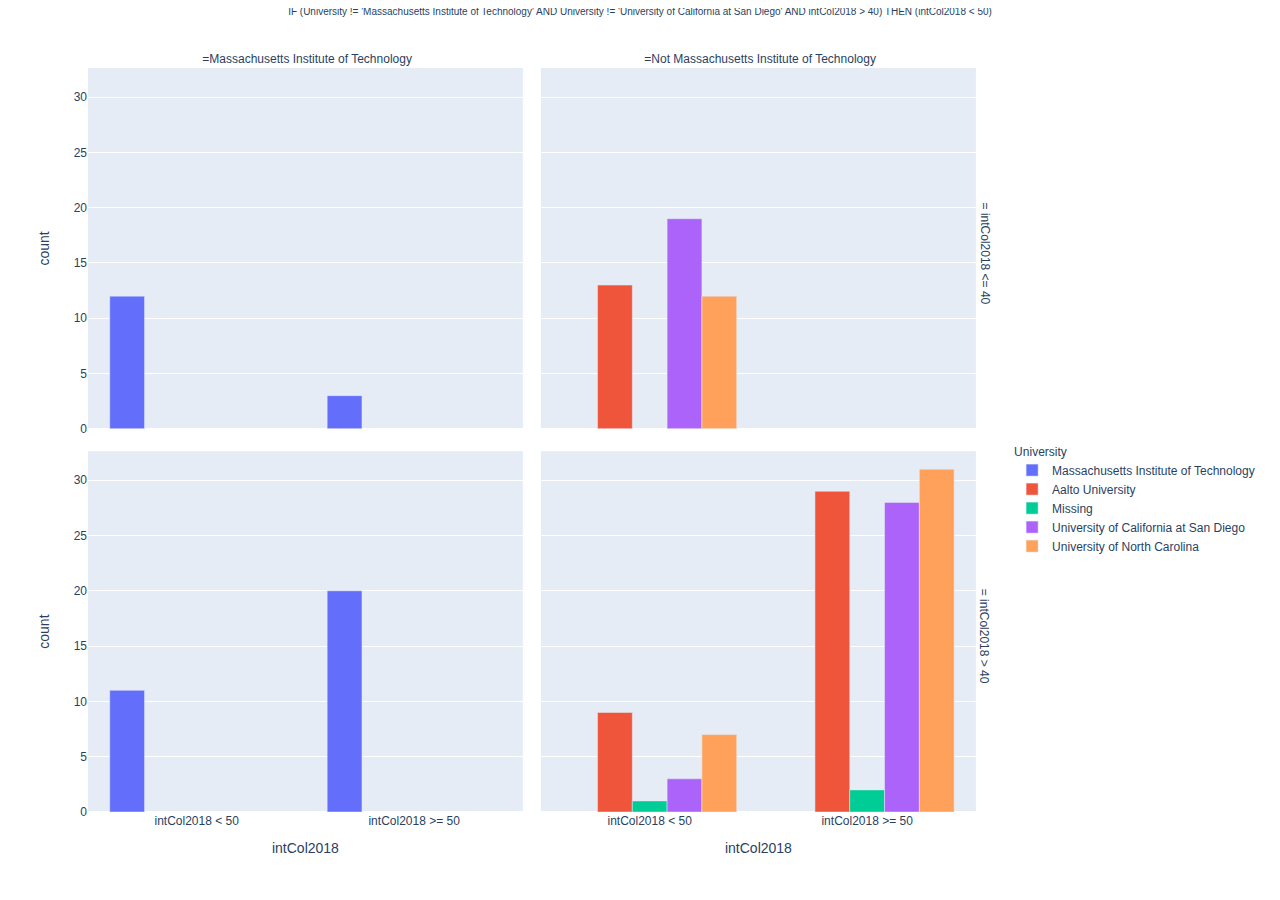
